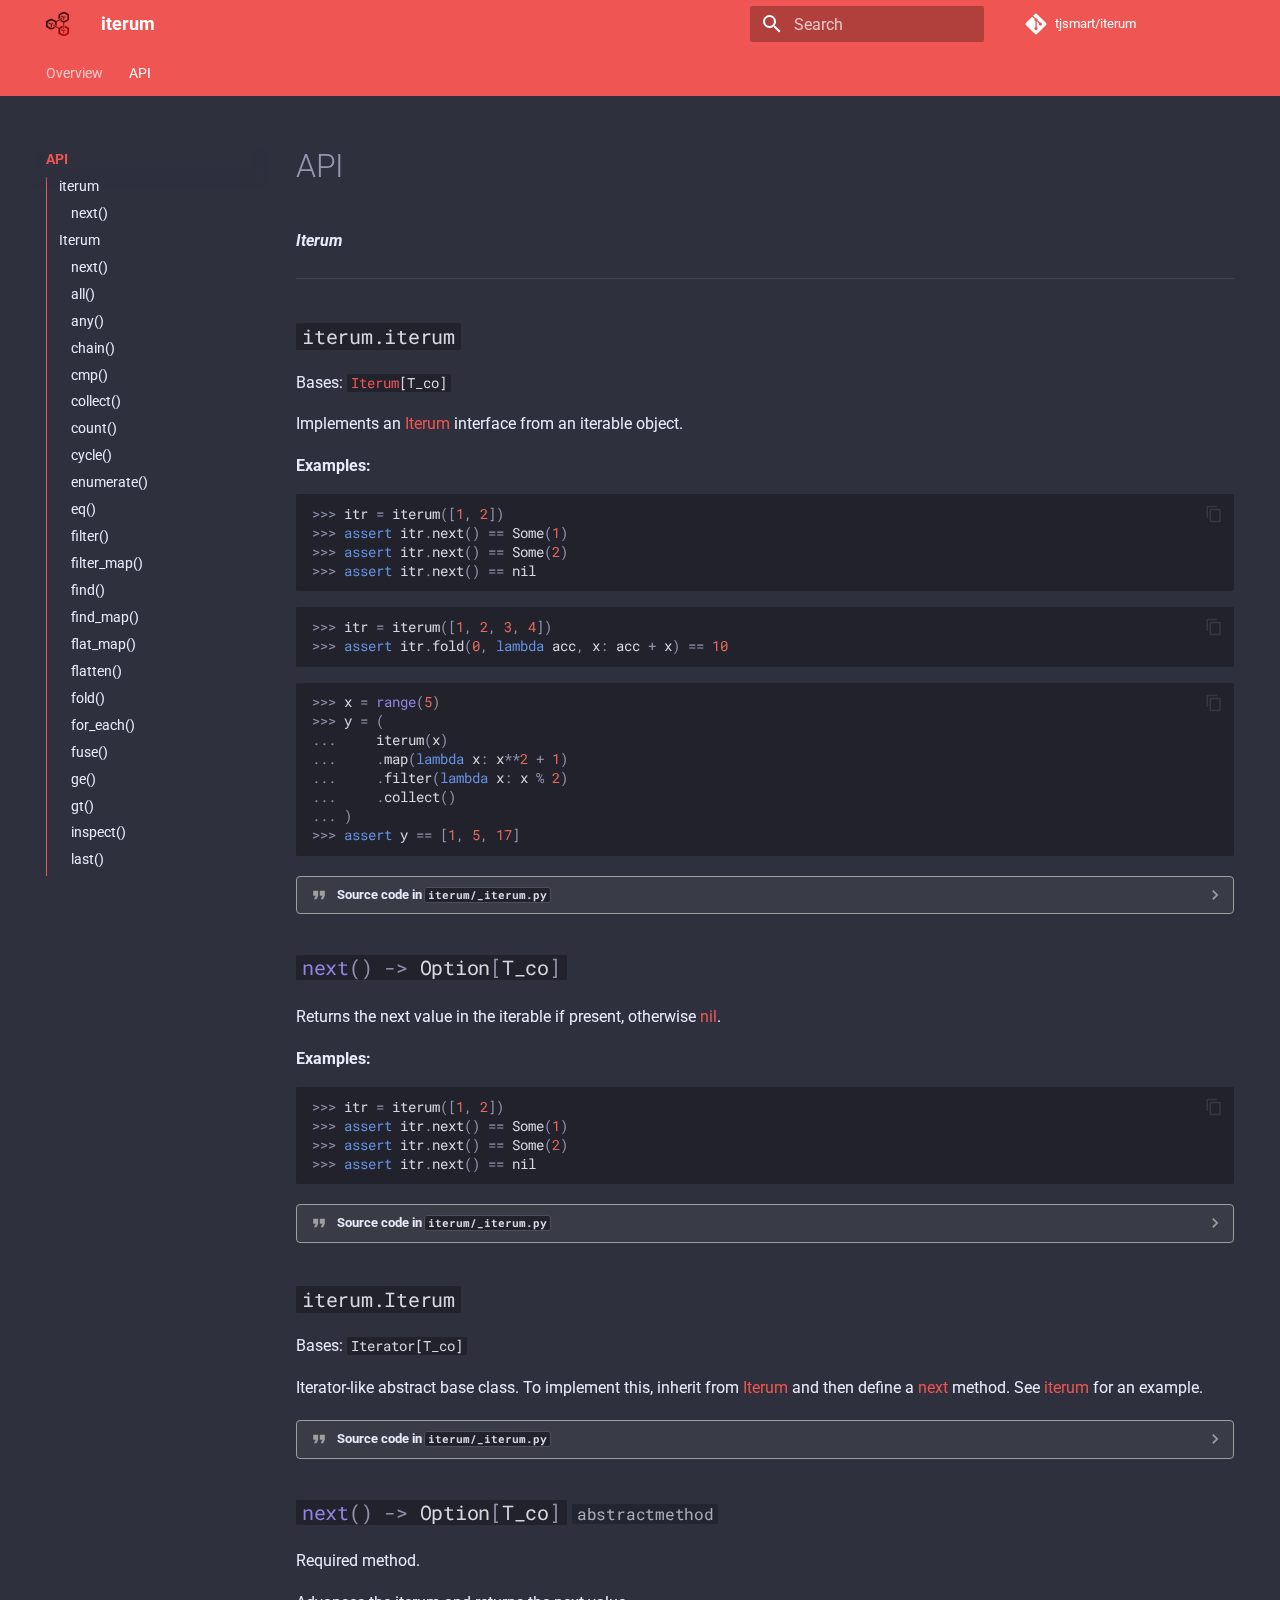
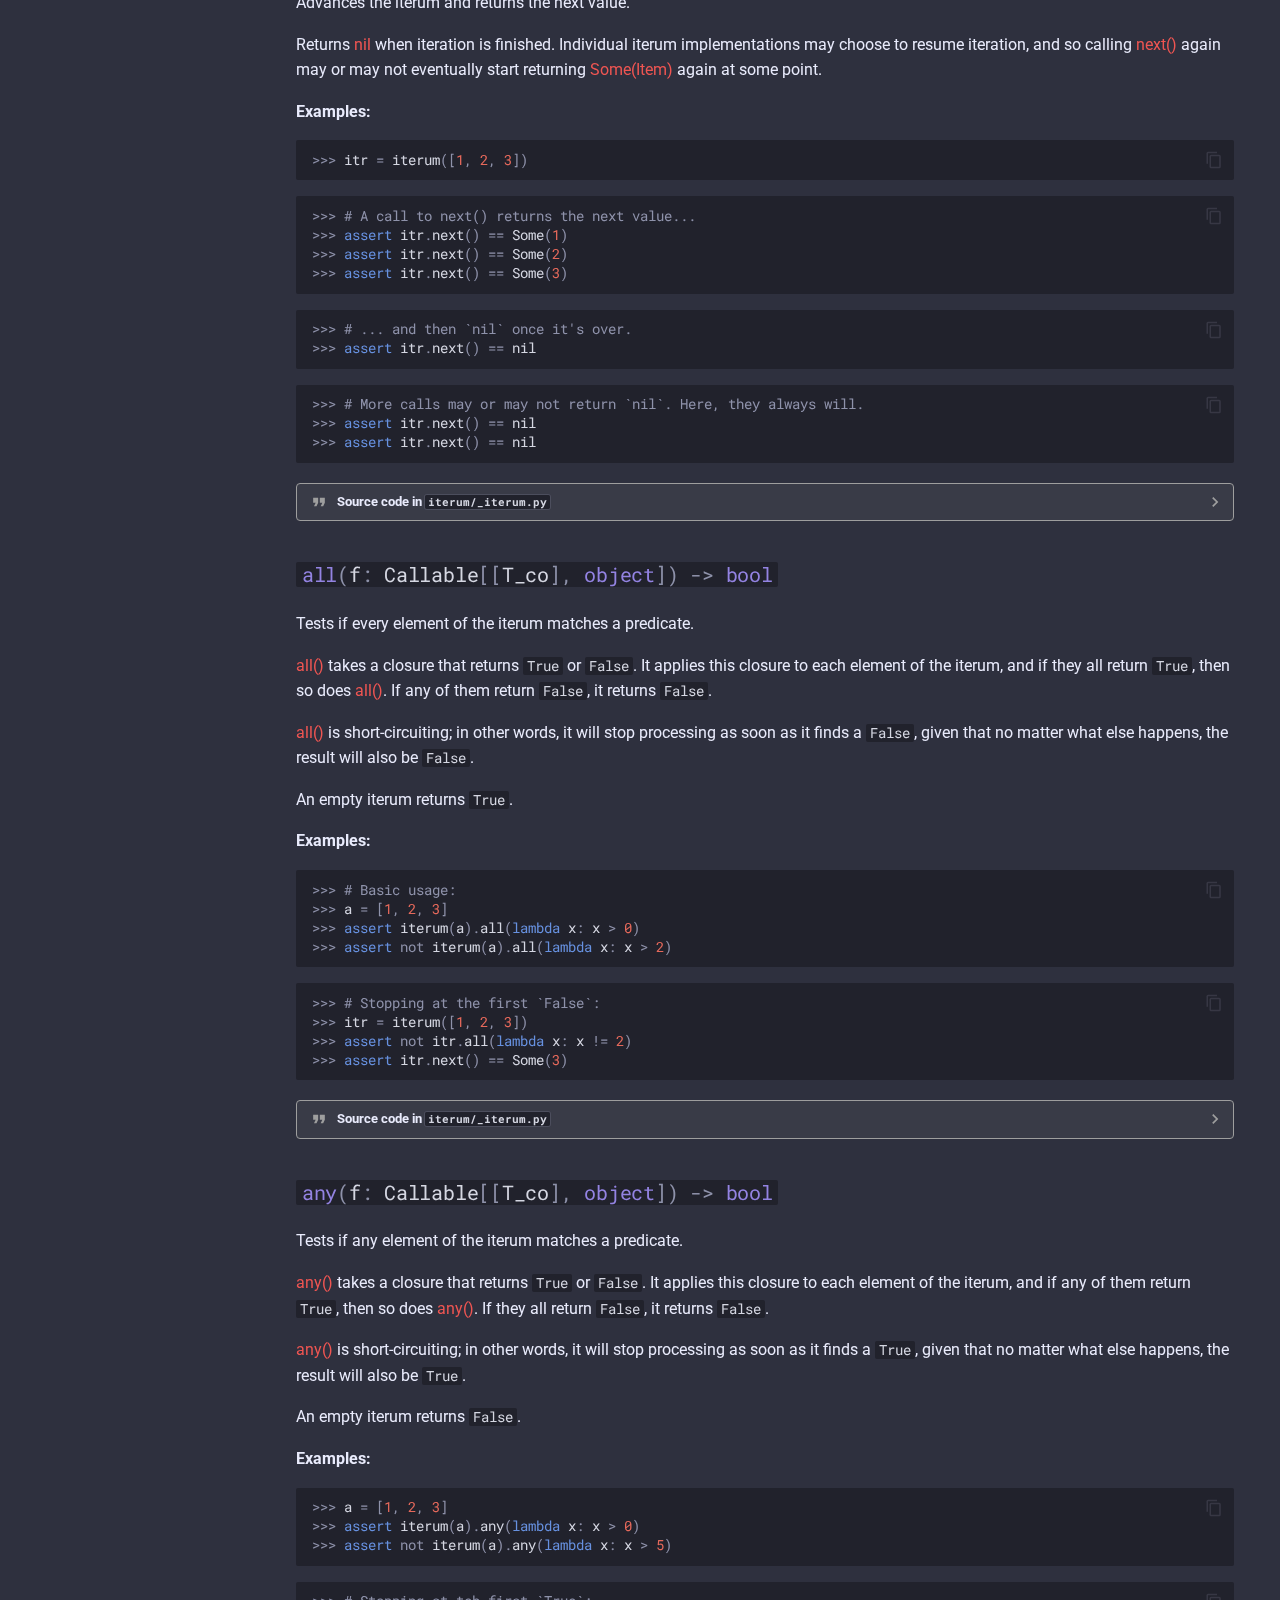
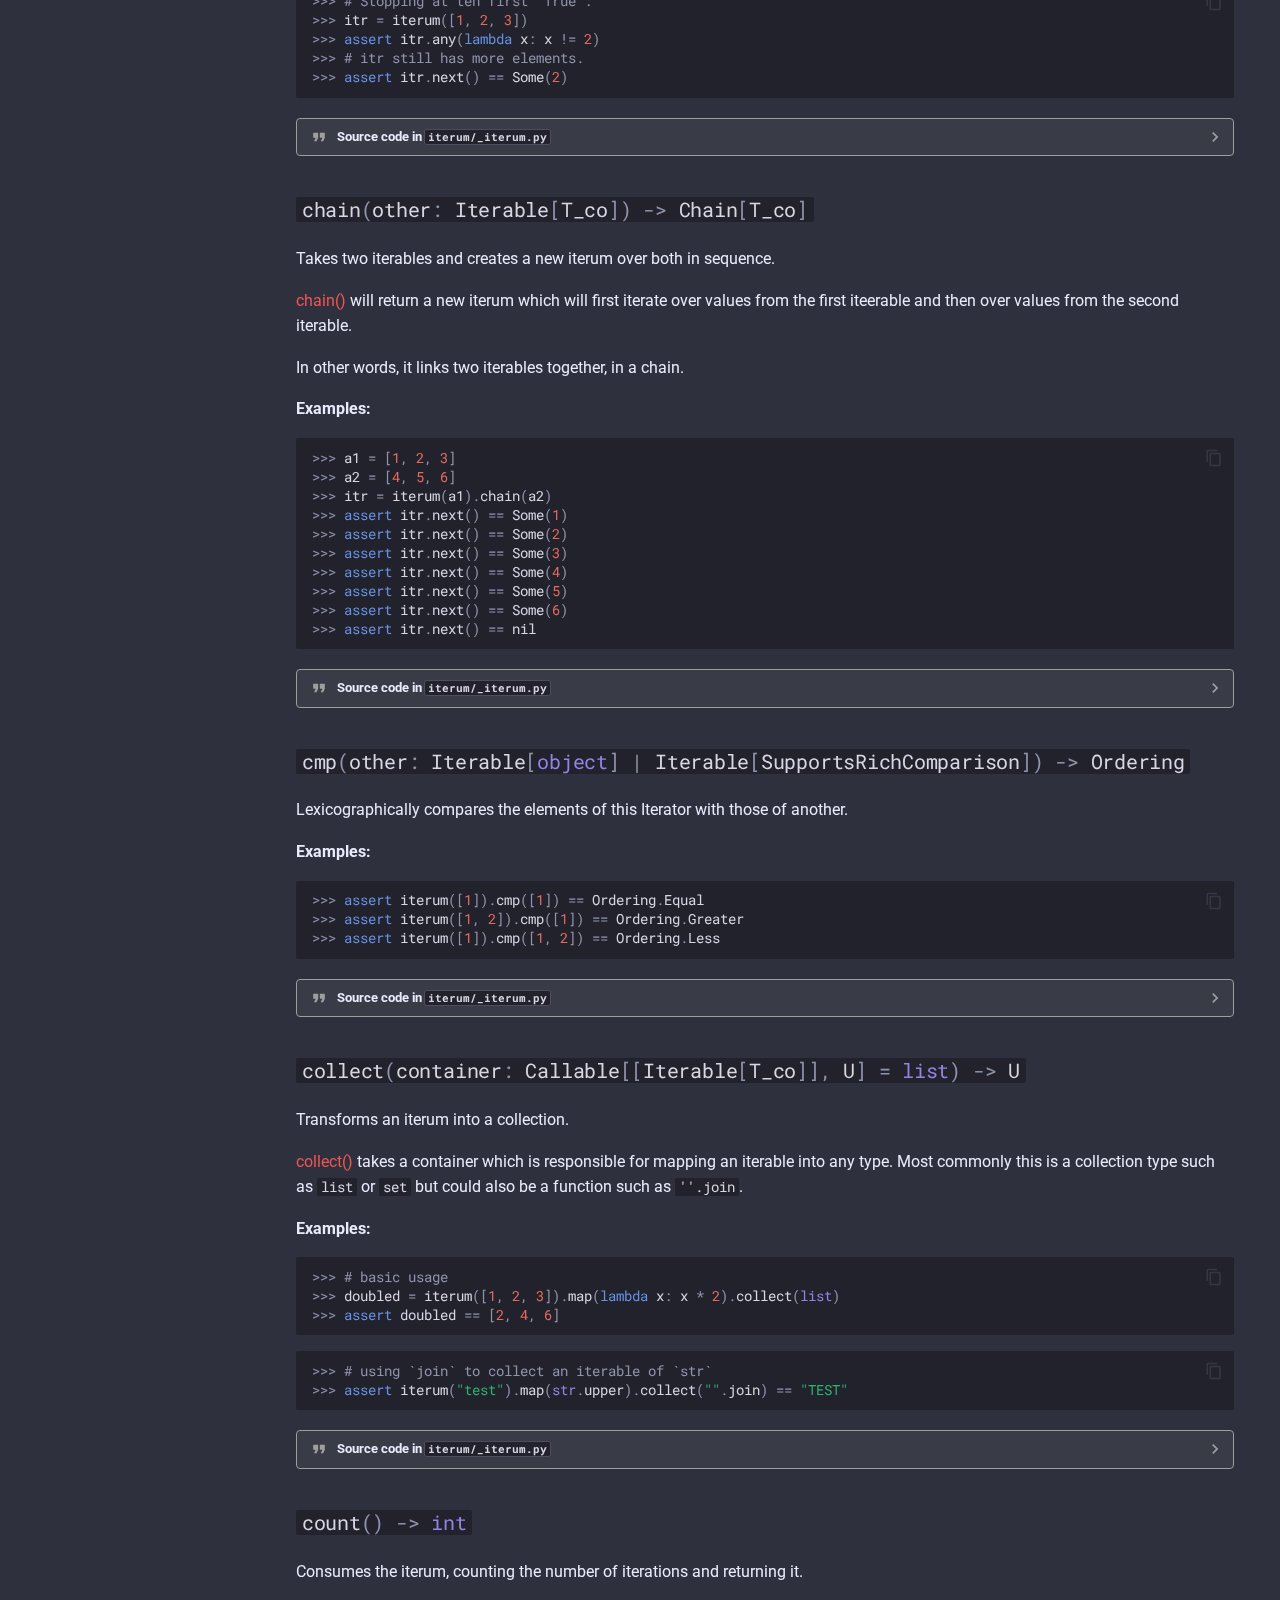
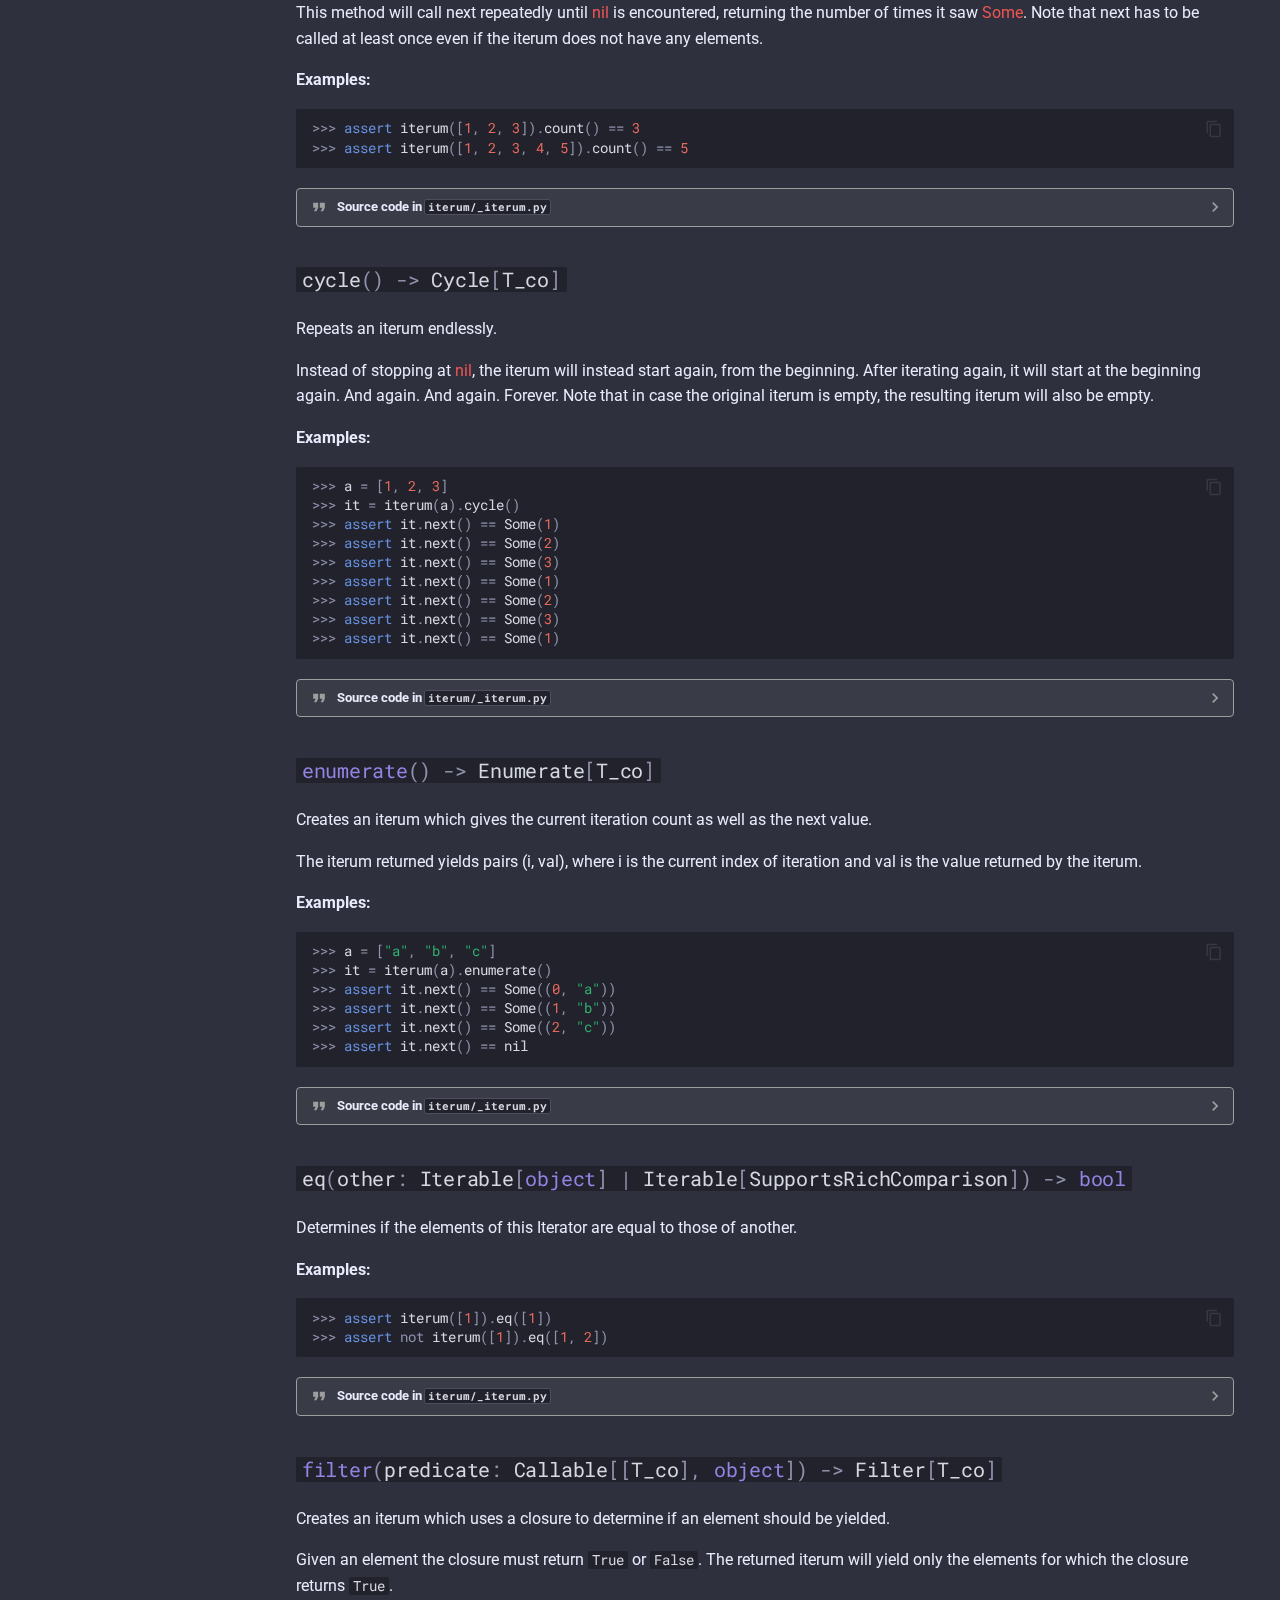
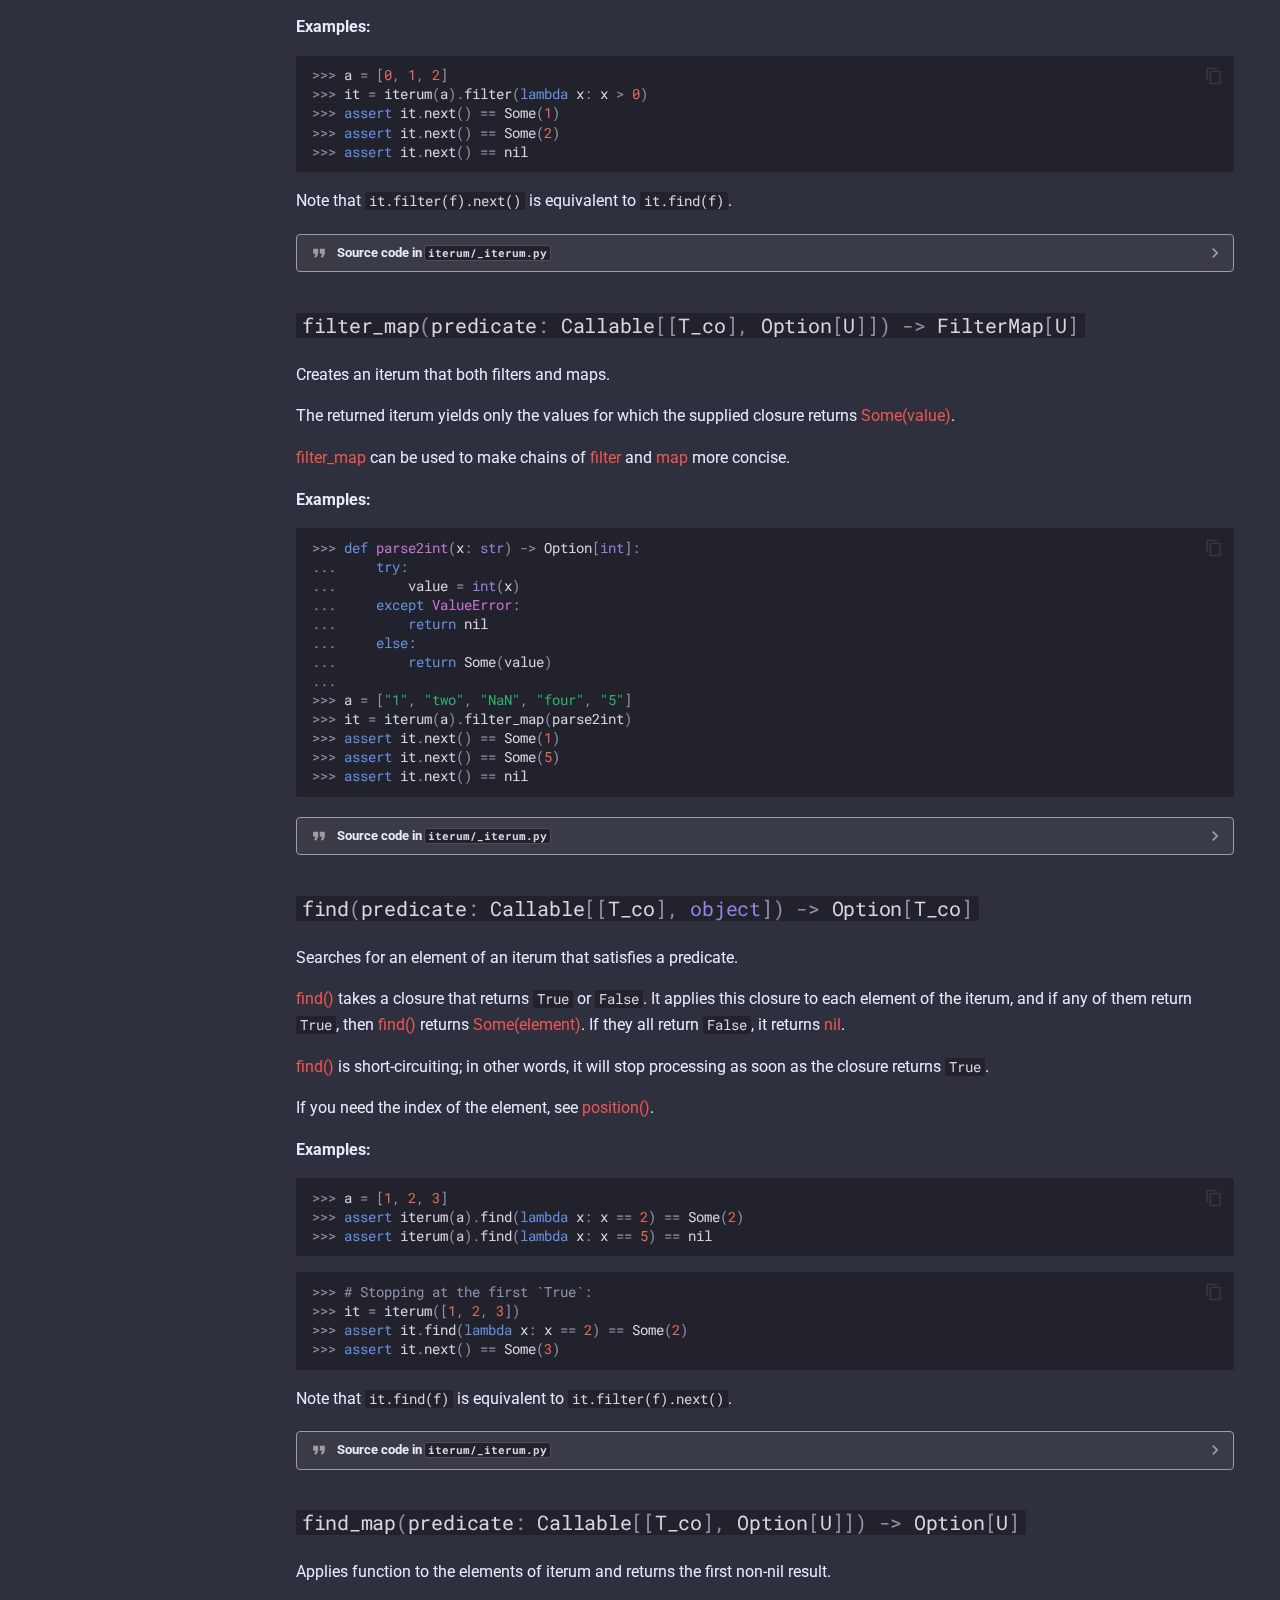
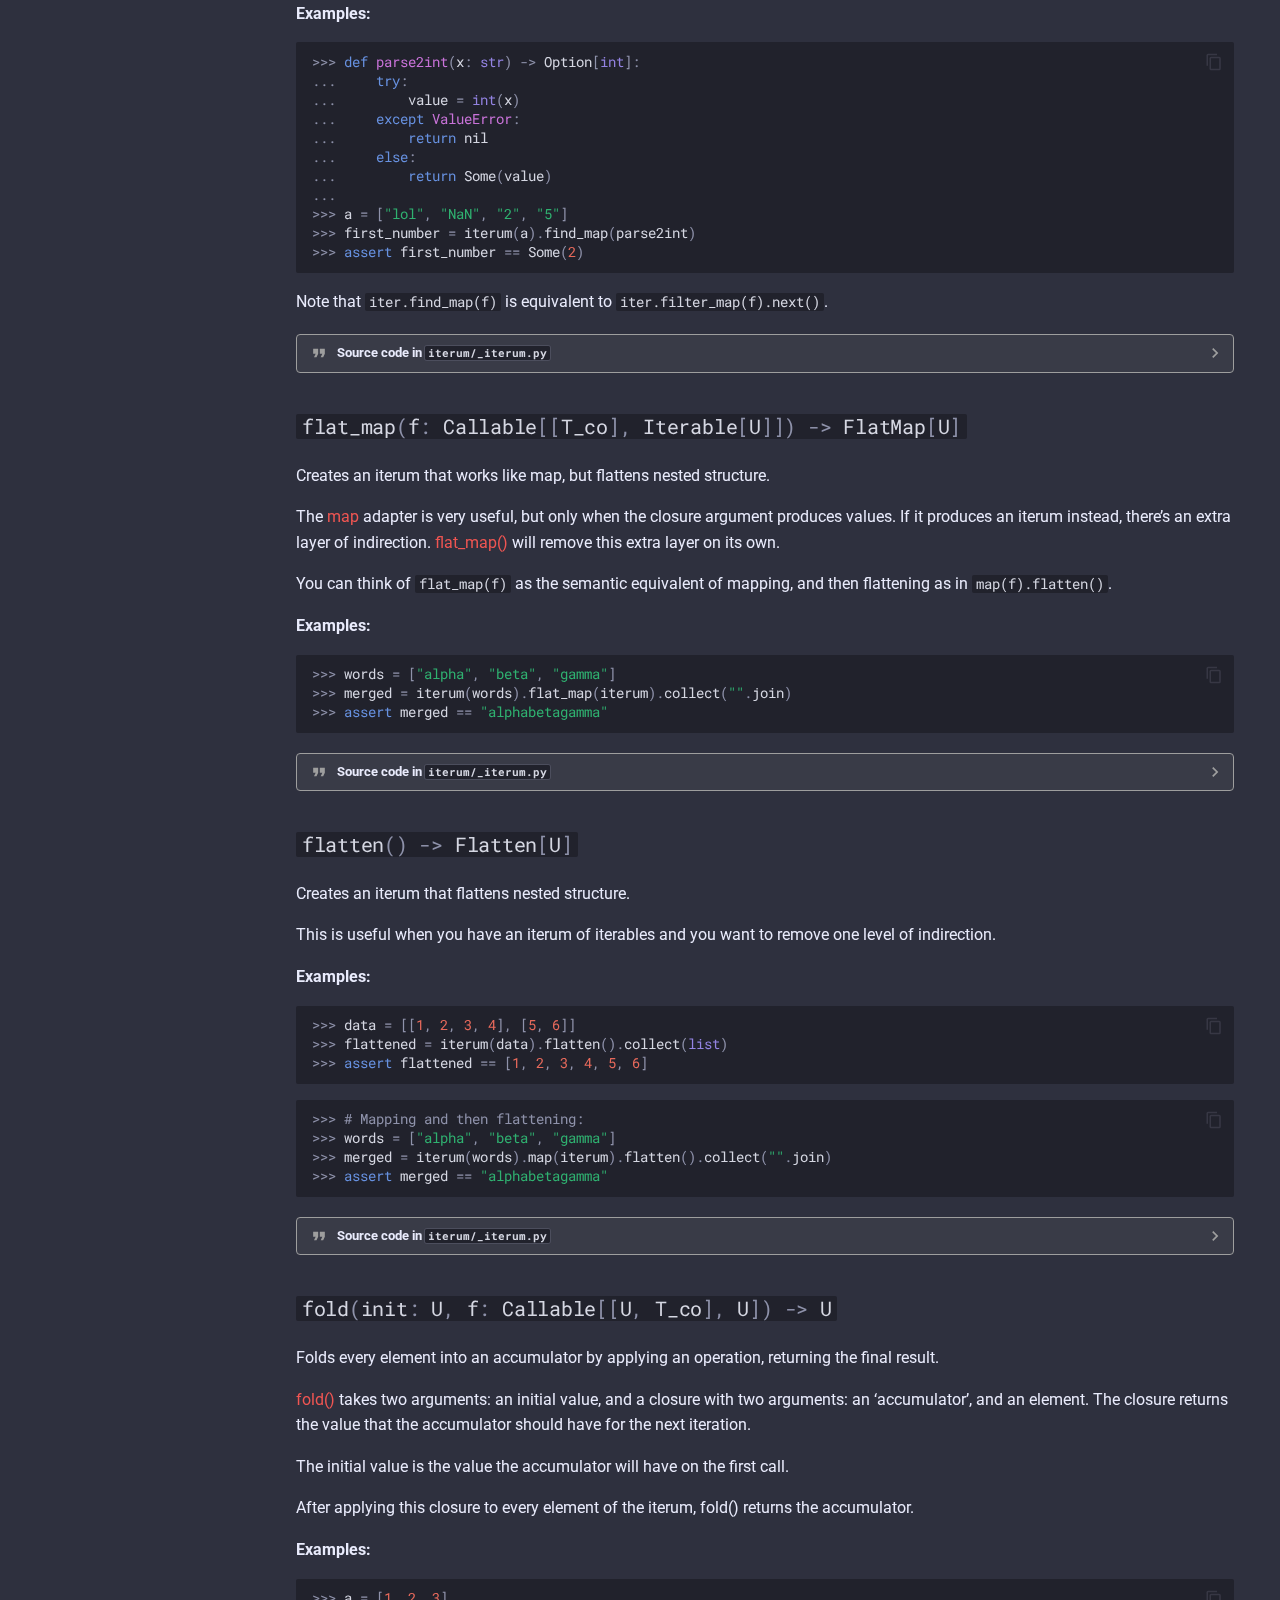
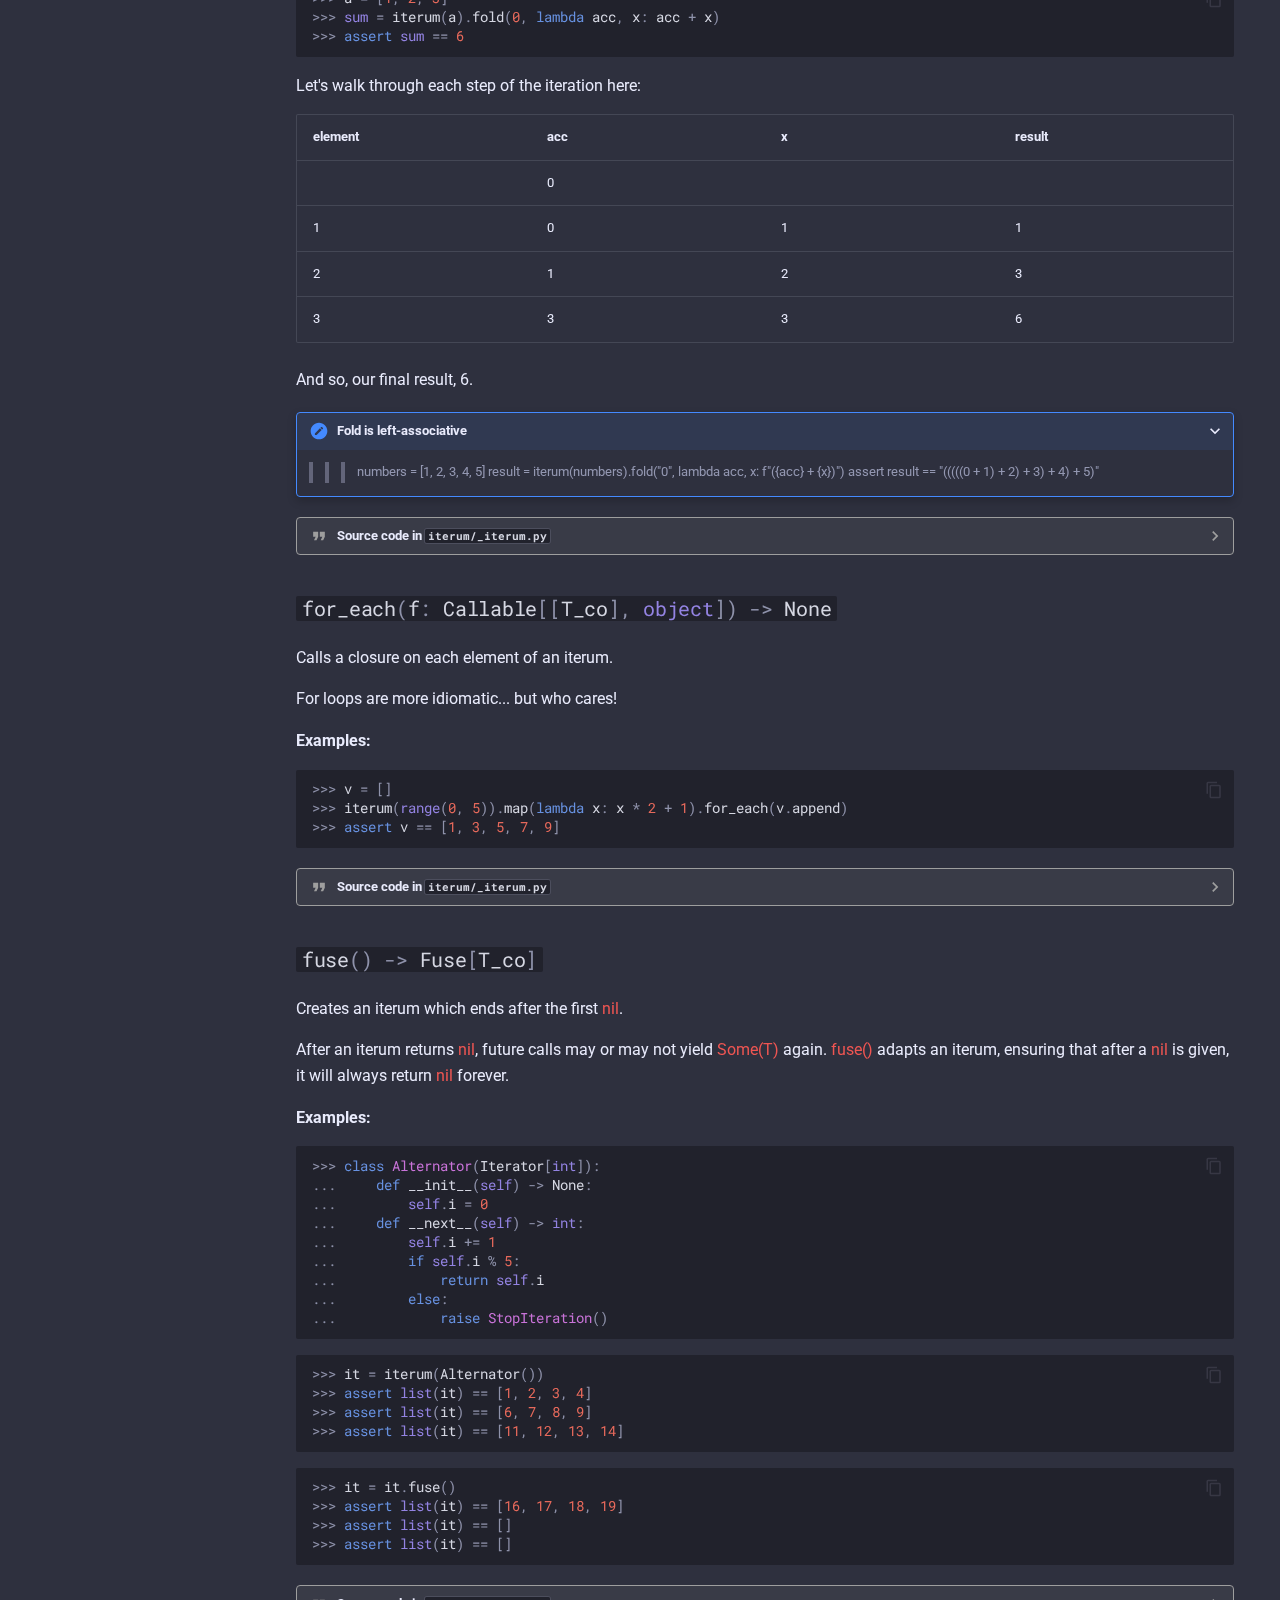
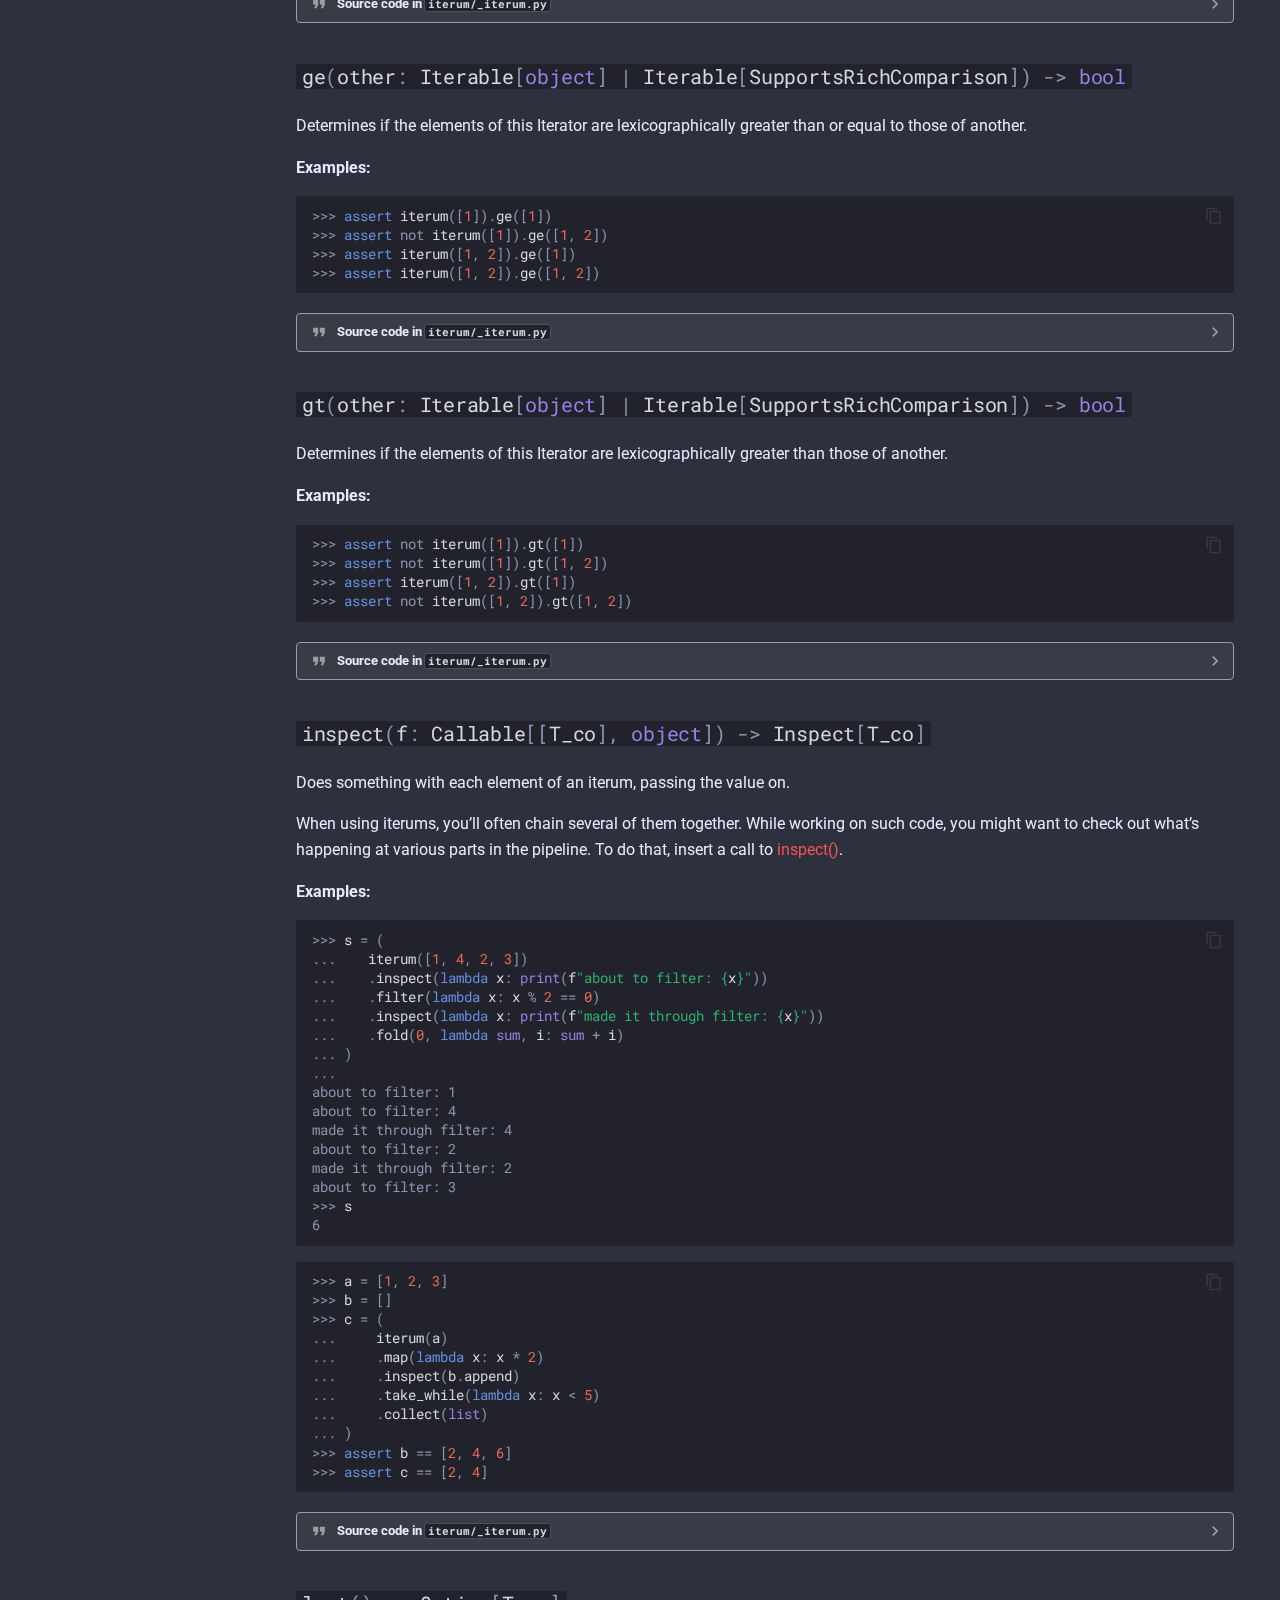
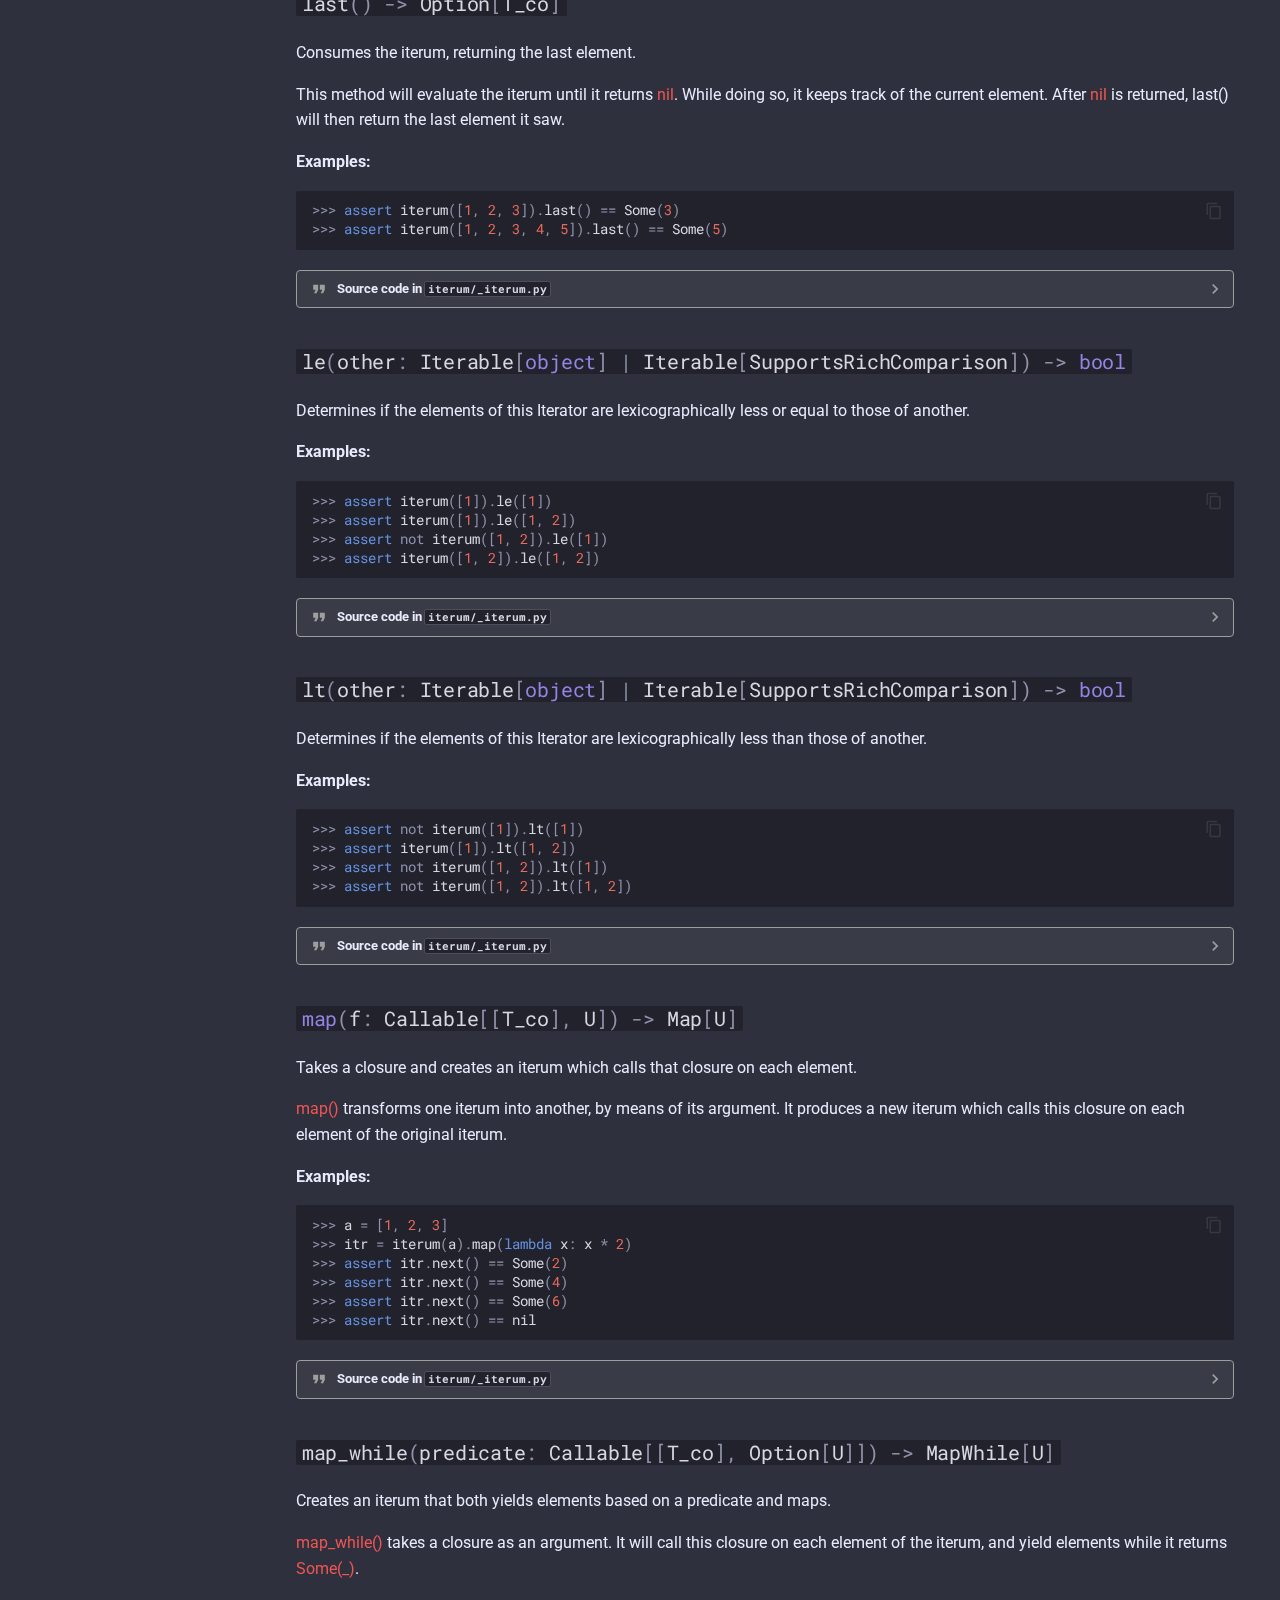
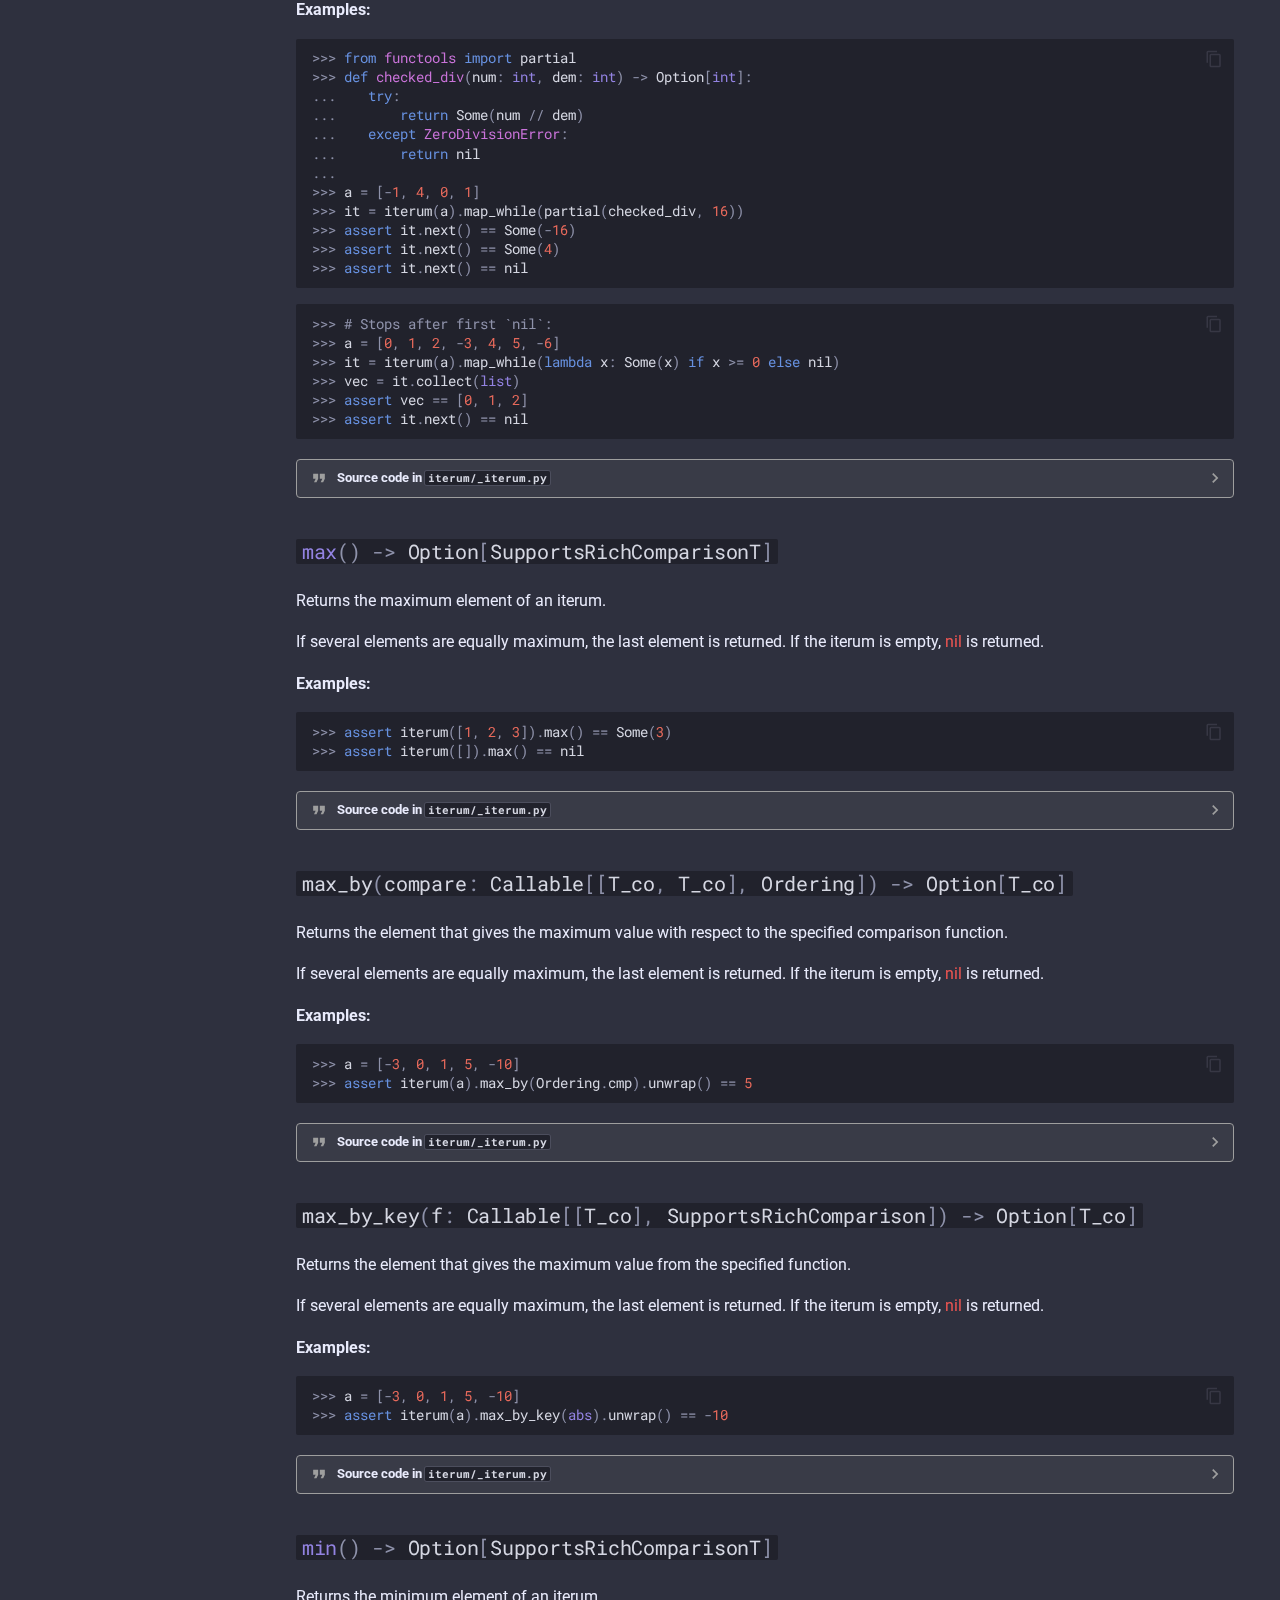
==== api/index.html @ ed1b3021 "Deployed e072a89 with MkDocs version: 1.4.3" ====
<!doctype html>
<html lang="en" class="no-js">
  <head>
    
      <meta charset="utf-8">
      <meta name="viewport" content="width=device-width,initial-scale=1">
      
      
        <meta name="author" content="tjsmart">
      
      
      
        <link rel="prev" href="..">
      
      
      <link rel="icon" href="../assets/logo.png">
      <meta name="generator" content="mkdocs-1.4.3, mkdocs-material-9.1.17">
    
    
      
        <title>API - iterum</title>
      
    
    
      <link rel="stylesheet" href="../assets/stylesheets/main.26e3688c.min.css">
      
        
        <link rel="stylesheet" href="../assets/stylesheets/palette.ecc896b0.min.css">
      
      

    
    
    
      
        
        
        <link rel="preconnect" href="https://fonts.gstatic.com" crossorigin>
        <link rel="stylesheet" href="https://fonts.googleapis.com/css?family=Roboto:300,300i,400,400i,700,700i%7CRoboto+Mono:400,400i,700,700i&display=fallback">
        <style>:root{--md-text-font:"Roboto";--md-code-font:"Roboto Mono"}</style>
      
    
    
      <link rel="stylesheet" href="../assets/_mkdocstrings.css">
    
    <script>__md_scope=new URL("..",location),__md_hash=e=>[...e].reduce((e,_)=>(e<<5)-e+_.charCodeAt(0),0),__md_get=(e,_=localStorage,t=__md_scope)=>JSON.parse(_.getItem(t.pathname+"."+e)),__md_set=(e,_,t=localStorage,a=__md_scope)=>{try{t.setItem(a.pathname+"."+e,JSON.stringify(_))}catch(e){}}</script>
    
      

    
    
    
  </head>
  
  
    
    
    
    
    
    <body dir="ltr" data-md-color-scheme="slate" data-md-color-primary="red" data-md-color-accent="red">
  
    
    
    <input class="md-toggle" data-md-toggle="drawer" type="checkbox" id="__drawer" autocomplete="off">
    <input class="md-toggle" data-md-toggle="search" type="checkbox" id="__search" autocomplete="off">
    <label class="md-overlay" for="__drawer"></label>
    <div data-md-component="skip">
      
        
        <a href="#api" class="md-skip">
          Skip to content
        </a>
      
    </div>
    <div data-md-component="announce">
      
    </div>
    
    
      

<header class="md-header" data-md-component="header">
  <nav class="md-header__inner md-grid" aria-label="Header">
    <a href=".." title="iterum" class="md-header__button md-logo" aria-label="iterum" data-md-component="logo">
      
  <img src="../assets/logo.png" alt="logo">

    </a>
    <label class="md-header__button md-icon" for="__drawer">
      <svg xmlns="http://www.w3.org/2000/svg" viewBox="0 0 24 24"><path d="M3 6h18v2H3V6m0 5h18v2H3v-2m0 5h18v2H3v-2Z"/></svg>
    </label>
    <div class="md-header__title" data-md-component="header-title">
      <div class="md-header__ellipsis">
        <div class="md-header__topic">
          <span class="md-ellipsis">
            iterum
          </span>
        </div>
        <div class="md-header__topic" data-md-component="header-topic">
          <span class="md-ellipsis">
            
              API
            
          </span>
        </div>
      </div>
    </div>
    
      
    
    
    
      <label class="md-header__button md-icon" for="__search">
        <svg xmlns="http://www.w3.org/2000/svg" viewBox="0 0 24 24"><path d="M9.5 3A6.5 6.5 0 0 1 16 9.5c0 1.61-.59 3.09-1.56 4.23l.27.27h.79l5 5-1.5 1.5-5-5v-.79l-.27-.27A6.516 6.516 0 0 1 9.5 16 6.5 6.5 0 0 1 3 9.5 6.5 6.5 0 0 1 9.5 3m0 2C7 5 5 7 5 9.5S7 14 9.5 14 14 12 14 9.5 12 5 9.5 5Z"/></svg>
      </label>
      <div class="md-search" data-md-component="search" role="dialog">
  <label class="md-search__overlay" for="__search"></label>
  <div class="md-search__inner" role="search">
    <form class="md-search__form" name="search">
      <input type="text" class="md-search__input" name="query" aria-label="Search" placeholder="Search" autocapitalize="off" autocorrect="off" autocomplete="off" spellcheck="false" data-md-component="search-query" required>
      <label class="md-search__icon md-icon" for="__search">
        <svg xmlns="http://www.w3.org/2000/svg" viewBox="0 0 24 24"><path d="M9.5 3A6.5 6.5 0 0 1 16 9.5c0 1.61-.59 3.09-1.56 4.23l.27.27h.79l5 5-1.5 1.5-5-5v-.79l-.27-.27A6.516 6.516 0 0 1 9.5 16 6.5 6.5 0 0 1 3 9.5 6.5 6.5 0 0 1 9.5 3m0 2C7 5 5 7 5 9.5S7 14 9.5 14 14 12 14 9.5 12 5 9.5 5Z"/></svg>
        <svg xmlns="http://www.w3.org/2000/svg" viewBox="0 0 24 24"><path d="M20 11v2H8l5.5 5.5-1.42 1.42L4.16 12l7.92-7.92L13.5 5.5 8 11h12Z"/></svg>
      </label>
      <nav class="md-search__options" aria-label="Search">
        
        <button type="reset" class="md-search__icon md-icon" title="Clear" aria-label="Clear" tabindex="-1">
          <svg xmlns="http://www.w3.org/2000/svg" viewBox="0 0 24 24"><path d="M19 6.41 17.59 5 12 10.59 6.41 5 5 6.41 10.59 12 5 17.59 6.41 19 12 13.41 17.59 19 19 17.59 13.41 12 19 6.41Z"/></svg>
        </button>
      </nav>
      
        <div class="md-search__suggest" data-md-component="search-suggest"></div>
      
    </form>
    <div class="md-search__output">
      <div class="md-search__scrollwrap" data-md-scrollfix>
        <div class="md-search-result" data-md-component="search-result">
          <div class="md-search-result__meta">
            Initializing search
          </div>
          <ol class="md-search-result__list" role="presentation"></ol>
        </div>
      </div>
    </div>
  </div>
</div>
    
    
      <div class="md-header__source">
        <a href="https://github.com/tjsmart/iterum" title="Go to repository" class="md-source" data-md-component="source">
  <div class="md-source__icon md-icon">
    
    <svg xmlns="http://www.w3.org/2000/svg" viewBox="0 0 448 512"><!--! Font Awesome Free 6.4.0 by @fontawesome - https://fontawesome.com License - https://fontawesome.com/license/free (Icons: CC BY 4.0, Fonts: SIL OFL 1.1, Code: MIT License) Copyright 2023 Fonticons, Inc.--><path d="M439.55 236.05 244 40.45a28.87 28.87 0 0 0-40.81 0l-40.66 40.63 51.52 51.52c27.06-9.14 52.68 16.77 43.39 43.68l49.66 49.66c34.23-11.8 61.18 31 35.47 56.69-26.49 26.49-70.21-2.87-56-37.34L240.22 199v121.85c25.3 12.54 22.26 41.85 9.08 55a34.34 34.34 0 0 1-48.55 0c-17.57-17.6-11.07-46.91 11.25-56v-123c-20.8-8.51-24.6-30.74-18.64-45L142.57 101 8.45 235.14a28.86 28.86 0 0 0 0 40.81l195.61 195.6a28.86 28.86 0 0 0 40.8 0l194.69-194.69a28.86 28.86 0 0 0 0-40.81z"/></svg>
  </div>
  <div class="md-source__repository">
    tjsmart/iterum
  </div>
</a>
      </div>
    
  </nav>
  
</header>
    
    <div class="md-container" data-md-component="container">
      
      
        
          
            
<nav class="md-tabs" aria-label="Tabs" data-md-component="tabs">
  <div class="md-grid">
    <ul class="md-tabs__list">
      
        
  
  


  <li class="md-tabs__item">
    <a href=".." class="md-tabs__link">
      Overview
    </a>
  </li>

      
        
  
  
    
  


  <li class="md-tabs__item">
    <a href="./" class="md-tabs__link md-tabs__link--active">
      API
    </a>
  </li>

      
    </ul>
  </div>
</nav>
          
        
      
      <main class="md-main" data-md-component="main">
        <div class="md-main__inner md-grid">
          
            
              
              <div class="md-sidebar md-sidebar--primary" data-md-component="sidebar" data-md-type="navigation" >
                <div class="md-sidebar__scrollwrap">
                  <div class="md-sidebar__inner">
                    

  


  

<nav class="md-nav md-nav--primary md-nav--lifted md-nav--integrated" aria-label="Navigation" data-md-level="0">
  <label class="md-nav__title" for="__drawer">
    <a href=".." title="iterum" class="md-nav__button md-logo" aria-label="iterum" data-md-component="logo">
      
  <img src="../assets/logo.png" alt="logo">

    </a>
    iterum
  </label>
  
    <div class="md-nav__source">
      <a href="https://github.com/tjsmart/iterum" title="Go to repository" class="md-source" data-md-component="source">
  <div class="md-source__icon md-icon">
    
    <svg xmlns="http://www.w3.org/2000/svg" viewBox="0 0 448 512"><!--! Font Awesome Free 6.4.0 by @fontawesome - https://fontawesome.com License - https://fontawesome.com/license/free (Icons: CC BY 4.0, Fonts: SIL OFL 1.1, Code: MIT License) Copyright 2023 Fonticons, Inc.--><path d="M439.55 236.05 244 40.45a28.87 28.87 0 0 0-40.81 0l-40.66 40.63 51.52 51.52c27.06-9.14 52.68 16.77 43.39 43.68l49.66 49.66c34.23-11.8 61.18 31 35.47 56.69-26.49 26.49-70.21-2.87-56-37.34L240.22 199v121.85c25.3 12.54 22.26 41.85 9.08 55a34.34 34.34 0 0 1-48.55 0c-17.57-17.6-11.07-46.91 11.25-56v-123c-20.8-8.51-24.6-30.74-18.64-45L142.57 101 8.45 235.14a28.86 28.86 0 0 0 0 40.81l195.61 195.6a28.86 28.86 0 0 0 40.8 0l194.69-194.69a28.86 28.86 0 0 0 0-40.81z"/></svg>
  </div>
  <div class="md-source__repository">
    tjsmart/iterum
  </div>
</a>
    </div>
  
  <ul class="md-nav__list" data-md-scrollfix>
    
      
      
      

  
  
  
    <li class="md-nav__item">
      <a href=".." class="md-nav__link">
        Overview
      </a>
    </li>
  

    
      
      
      

  
  
    
  
  
    <li class="md-nav__item md-nav__item--active">
      
      <input class="md-nav__toggle md-toggle" type="checkbox" id="__toc">
      
      
        
      
      
        <label class="md-nav__link md-nav__link--active" for="__toc">
          API
          <span class="md-nav__icon md-icon"></span>
        </label>
      
      <a href="./" class="md-nav__link md-nav__link--active">
        API
      </a>
      
        

<nav class="md-nav md-nav--secondary" aria-label="Table of contents">
  
  
  
    
  
  
    <label class="md-nav__title" for="__toc">
      <span class="md-nav__icon md-icon"></span>
      Table of contents
    </label>
    <ul class="md-nav__list" data-md-component="toc" data-md-scrollfix>
      
        <li class="md-nav__item">
  <a href="#iterum.iterum" class="md-nav__link">
    iterum
  </a>
  
    <nav class="md-nav" aria-label="iterum">
      <ul class="md-nav__list">
        
          <li class="md-nav__item">
  <a href="#iterum._iterum.iterum.next" class="md-nav__link">
    next()
  </a>
  
</li>
        
      </ul>
    </nav>
  
</li>
      
        <li class="md-nav__item">
  <a href="#iterum.Iterum" class="md-nav__link">
    Iterum
  </a>
  
    <nav class="md-nav" aria-label="Iterum">
      <ul class="md-nav__list">
        
          <li class="md-nav__item">
  <a href="#iterum._iterum.Iterum.next" class="md-nav__link">
    next()
  </a>
  
</li>
        
          <li class="md-nav__item">
  <a href="#iterum._iterum.Iterum.all" class="md-nav__link">
    all()
  </a>
  
</li>
        
          <li class="md-nav__item">
  <a href="#iterum._iterum.Iterum.any" class="md-nav__link">
    any()
  </a>
  
</li>
        
          <li class="md-nav__item">
  <a href="#iterum._iterum.Iterum.chain" class="md-nav__link">
    chain()
  </a>
  
</li>
        
          <li class="md-nav__item">
  <a href="#iterum._iterum.Iterum.cmp" class="md-nav__link">
    cmp()
  </a>
  
</li>
        
          <li class="md-nav__item">
  <a href="#iterum._iterum.Iterum.collect" class="md-nav__link">
    collect()
  </a>
  
</li>
        
          <li class="md-nav__item">
  <a href="#iterum._iterum.Iterum.count" class="md-nav__link">
    count()
  </a>
  
</li>
        
          <li class="md-nav__item">
  <a href="#iterum._iterum.Iterum.cycle" class="md-nav__link">
    cycle()
  </a>
  
</li>
        
          <li class="md-nav__item">
  <a href="#iterum._iterum.Iterum.enumerate" class="md-nav__link">
    enumerate()
  </a>
  
</li>
        
          <li class="md-nav__item">
  <a href="#iterum._iterum.Iterum.eq" class="md-nav__link">
    eq()
  </a>
  
</li>
        
          <li class="md-nav__item">
  <a href="#iterum._iterum.Iterum.filter" class="md-nav__link">
    filter()
  </a>
  
</li>
        
          <li class="md-nav__item">
  <a href="#iterum._iterum.Iterum.filter_map" class="md-nav__link">
    filter_map()
  </a>
  
</li>
        
          <li class="md-nav__item">
  <a href="#iterum._iterum.Iterum.find" class="md-nav__link">
    find()
  </a>
  
</li>
        
          <li class="md-nav__item">
  <a href="#iterum._iterum.Iterum.find_map" class="md-nav__link">
    find_map()
  </a>
  
</li>
        
          <li class="md-nav__item">
  <a href="#iterum._iterum.Iterum.flat_map" class="md-nav__link">
    flat_map()
  </a>
  
</li>
        
          <li class="md-nav__item">
  <a href="#iterum._iterum.Iterum.flatten" class="md-nav__link">
    flatten()
  </a>
  
</li>
        
          <li class="md-nav__item">
  <a href="#iterum._iterum.Iterum.fold" class="md-nav__link">
    fold()
  </a>
  
</li>
        
          <li class="md-nav__item">
  <a href="#iterum._iterum.Iterum.for_each" class="md-nav__link">
    for_each()
  </a>
  
</li>
        
          <li class="md-nav__item">
  <a href="#iterum._iterum.Iterum.fuse" class="md-nav__link">
    fuse()
  </a>
  
</li>
        
          <li class="md-nav__item">
  <a href="#iterum._iterum.Iterum.ge" class="md-nav__link">
    ge()
  </a>
  
</li>
        
          <li class="md-nav__item">
  <a href="#iterum._iterum.Iterum.gt" class="md-nav__link">
    gt()
  </a>
  
</li>
        
          <li class="md-nav__item">
  <a href="#iterum._iterum.Iterum.inspect" class="md-nav__link">
    inspect()
  </a>
  
</li>
        
          <li class="md-nav__item">
  <a href="#iterum._iterum.Iterum.last" class="md-nav__link">
    last()
  </a>
  
</li>
        
          <li class="md-nav__item">
  <a href="#iterum._iterum.Iterum.le" class="md-nav__link">
    le()
  </a>
  
</li>
        
          <li class="md-nav__item">
  <a href="#iterum._iterum.Iterum.lt" class="md-nav__link">
    lt()
  </a>
  
</li>
        
          <li class="md-nav__item">
  <a href="#iterum._iterum.Iterum.map" class="md-nav__link">
    map()
  </a>
  
</li>
        
          <li class="md-nav__item">
  <a href="#iterum._iterum.Iterum.map_while" class="md-nav__link">
    map_while()
  </a>
  
</li>
        
          <li class="md-nav__item">
  <a href="#iterum._iterum.Iterum.max" class="md-nav__link">
    max()
  </a>
  
</li>
        
          <li class="md-nav__item">
  <a href="#iterum._iterum.Iterum.max_by" class="md-nav__link">
    max_by()
  </a>
  
</li>
        
          <li class="md-nav__item">
  <a href="#iterum._iterum.Iterum.max_by_key" class="md-nav__link">
    max_by_key()
  </a>
  
</li>
        
          <li class="md-nav__item">
  <a href="#iterum._iterum.Iterum.min" class="md-nav__link">
    min()
  </a>
  
</li>
        
          <li class="md-nav__item">
  <a href="#iterum._iterum.Iterum.min_by" class="md-nav__link">
    min_by()
  </a>
  
</li>
        
          <li class="md-nav__item">
  <a href="#iterum._iterum.Iterum.min_by_key" class="md-nav__link">
    min_by_key()
  </a>
  
</li>
        
          <li class="md-nav__item">
  <a href="#iterum._iterum.Iterum.ne" class="md-nav__link">
    ne()
  </a>
  
</li>
        
          <li class="md-nav__item">
  <a href="#iterum._iterum.Iterum.nth" class="md-nav__link">
    nth()
  </a>
  
</li>
        
          <li class="md-nav__item">
  <a href="#iterum._iterum.Iterum.partial_cmp" class="md-nav__link">
    partial_cmp()
  </a>
  
</li>
        
          <li class="md-nav__item">
  <a href="#iterum._iterum.Iterum.partition" class="md-nav__link">
    partition()
  </a>
  
</li>
        
          <li class="md-nav__item">
  <a href="#iterum._iterum.Iterum.peekable" class="md-nav__link">
    peekable()
  </a>
  
</li>
        
          <li class="md-nav__item">
  <a href="#iterum._iterum.Iterum.position" class="md-nav__link">
    position()
  </a>
  
</li>
        
          <li class="md-nav__item">
  <a href="#iterum._iterum.Iterum.product" class="md-nav__link">
    product()
  </a>
  
</li>
        
          <li class="md-nav__item">
  <a href="#iterum._iterum.Iterum.reduce" class="md-nav__link">
    reduce()
  </a>
  
</li>
        
          <li class="md-nav__item">
  <a href="#iterum._iterum.Iterum.scan" class="md-nav__link">
    scan()
  </a>
  
</li>
        
          <li class="md-nav__item">
  <a href="#iterum._iterum.Iterum.skip" class="md-nav__link">
    skip()
  </a>
  
</li>
        
          <li class="md-nav__item">
  <a href="#iterum._iterum.Iterum.skip_while" class="md-nav__link">
    skip_while()
  </a>
  
</li>
        
          <li class="md-nav__item">
  <a href="#iterum._iterum.Iterum.step_by" class="md-nav__link">
    step_by()
  </a>
  
</li>
        
          <li class="md-nav__item">
  <a href="#iterum._iterum.Iterum.sum" class="md-nav__link">
    sum()
  </a>
  
</li>
        
          <li class="md-nav__item">
  <a href="#iterum._iterum.Iterum.take" class="md-nav__link">
    take()
  </a>
  
</li>
        
          <li class="md-nav__item">
  <a href="#iterum._iterum.Iterum.take_while" class="md-nav__link">
    take_while()
  </a>
  
</li>
        
          <li class="md-nav__item">
  <a href="#iterum._iterum.Iterum.try_fold" class="md-nav__link">
    try_fold()
  </a>
  
</li>
        
          <li class="md-nav__item">
  <a href="#iterum._iterum.Iterum.unzip" class="md-nav__link">
    unzip()
  </a>
  
</li>
        
          <li class="md-nav__item">
  <a href="#iterum._iterum.Iterum.zip" class="md-nav__link">
    zip()
  </a>
  
</li>
        
      </ul>
    </nav>
  
</li>
      
        <li class="md-nav__item">
  <a href="#iterum.diterum" class="md-nav__link">
    diterum
  </a>
  
    <nav class="md-nav" aria-label="diterum">
      <ul class="md-nav__list">
        
          <li class="md-nav__item">
  <a href="#iterum._diterum.diterum.next" class="md-nav__link">
    next()
  </a>
  
</li>
        
          <li class="md-nav__item">
  <a href="#iterum._diterum.diterum.next_back" class="md-nav__link">
    next_back()
  </a>
  
</li>
        
          <li class="md-nav__item">
  <a href="#iterum._diterum.diterum.len" class="md-nav__link">
    len()
  </a>
  
</li>
        
      </ul>
    </nav>
  
</li>
      
        <li class="md-nav__item">
  <a href="#iterum.Diterum" class="md-nav__link">
    Diterum
  </a>
  
    <nav class="md-nav" aria-label="Diterum">
      <ul class="md-nav__list">
        
          <li class="md-nav__item">
  <a href="#iterum._diterum.Diterum.next_back" class="md-nav__link">
    next_back()
  </a>
  
</li>
        
          <li class="md-nav__item">
  <a href="#iterum._diterum.Diterum.len" class="md-nav__link">
    len()
  </a>
  
</li>
        
          <li class="md-nav__item">
  <a href="#iterum._diterum.Diterum.rev" class="md-nav__link">
    rev()
  </a>
  
</li>
        
          <li class="md-nav__item">
  <a href="#iterum._diterum.Diterum.rposition" class="md-nav__link">
    rposition()
  </a>
  
</li>
        
          <li class="md-nav__item">
  <a href="#iterum._diterum.Diterum.nth_back" class="md-nav__link">
    nth_back()
  </a>
  
</li>
        
          <li class="md-nav__item">
  <a href="#iterum._diterum.Diterum.rfind" class="md-nav__link">
    rfind()
  </a>
  
</li>
        
          <li class="md-nav__item">
  <a href="#iterum._diterum.Diterum.rfold" class="md-nav__link">
    rfold()
  </a>
  
</li>
        
          <li class="md-nav__item">
  <a href="#iterum._diterum.Diterum.try_rfold" class="md-nav__link">
    try_rfold()
  </a>
  
</li>
        
      </ul>
    </nav>
  
</li>
      
        <li class="md-nav__item">
  <a href="#iterum.Option" class="md-nav__link">
    Option
  </a>
  
</li>
      
        <li class="md-nav__item">
  <a href="#iterum.Some" class="md-nav__link">
    Some
  </a>
  
    <nav class="md-nav" aria-label="Some">
      <ul class="md-nav__list">
        
          <li class="md-nav__item">
  <a href="#iterum._option.Some.and_" class="md-nav__link">
    and_()
  </a>
  
</li>
        
          <li class="md-nav__item">
  <a href="#iterum._option.Some.and_then" class="md-nav__link">
    and_then()
  </a>
  
</li>
        
          <li class="md-nav__item">
  <a href="#iterum._option.Some.expect" class="md-nav__link">
    expect()
  </a>
  
</li>
        
          <li class="md-nav__item">
  <a href="#iterum._option.Some.filter" class="md-nav__link">
    filter()
  </a>
  
</li>
        
          <li class="md-nav__item">
  <a href="#iterum._option.Some.flatten" class="md-nav__link">
    flatten()
  </a>
  
</li>
        
          <li class="md-nav__item">
  <a href="#iterum._option.Some.get_or_insert" class="md-nav__link">
    get_or_insert()
  </a>
  
</li>
        
          <li class="md-nav__item">
  <a href="#iterum._option.Some.get_or_insert_with" class="md-nav__link">
    get_or_insert_with()
  </a>
  
</li>
        
          <li class="md-nav__item">
  <a href="#iterum._option.Some.insert" class="md-nav__link">
    insert()
  </a>
  
</li>
        
          <li class="md-nav__item">
  <a href="#iterum._option.Some.is_nil" class="md-nav__link">
    is_nil()
  </a>
  
</li>
        
          <li class="md-nav__item">
  <a href="#iterum._option.Some.is_some" class="md-nav__link">
    is_some()
  </a>
  
</li>
        
          <li class="md-nav__item">
  <a href="#iterum._option.Some.is_some_and" class="md-nav__link">
    is_some_and()
  </a>
  
</li>
        
          <li class="md-nav__item">
  <a href="#iterum._option.Some.iter" class="md-nav__link">
    iter()
  </a>
  
</li>
        
          <li class="md-nav__item">
  <a href="#iterum._option.Some.map" class="md-nav__link">
    map()
  </a>
  
</li>
        
          <li class="md-nav__item">
  <a href="#iterum._option.Some.map_or" class="md-nav__link">
    map_or()
  </a>
  
</li>
        
          <li class="md-nav__item">
  <a href="#iterum._option.Some.map_or_else" class="md-nav__link">
    map_or_else()
  </a>
  
</li>
        
          <li class="md-nav__item">
  <a href="#iterum._option.Some.ok_or" class="md-nav__link">
    ok_or()
  </a>
  
</li>
        
          <li class="md-nav__item">
  <a href="#iterum._option.Some.ok_or_else" class="md-nav__link">
    ok_or_else()
  </a>
  
</li>
        
          <li class="md-nav__item">
  <a href="#iterum._option.Some.or_" class="md-nav__link">
    or_()
  </a>
  
</li>
        
          <li class="md-nav__item">
  <a href="#iterum._option.Some.or_else" class="md-nav__link">
    or_else()
  </a>
  
</li>
        
          <li class="md-nav__item">
  <a href="#iterum._option.Some.replace" class="md-nav__link">
    replace()
  </a>
  
</li>
        
          <li class="md-nav__item">
  <a href="#iterum._option.Some.take" class="md-nav__link">
    take()
  </a>
  
</li>
        
          <li class="md-nav__item">
  <a href="#iterum._option.Some.unwrap" class="md-nav__link">
    unwrap()
  </a>
  
</li>
        
          <li class="md-nav__item">
  <a href="#iterum._option.Some.unwrap_or" class="md-nav__link">
    unwrap_or()
  </a>
  
</li>
        
          <li class="md-nav__item">
  <a href="#iterum._option.Some.unwrap_or_else" class="md-nav__link">
    unwrap_or_else()
  </a>
  
</li>
        
          <li class="md-nav__item">
  <a href="#iterum._option.Some.unzip" class="md-nav__link">
    unzip()
  </a>
  
</li>
        
          <li class="md-nav__item">
  <a href="#iterum._option.Some.xor" class="md-nav__link">
    xor()
  </a>
  
</li>
        
          <li class="md-nav__item">
  <a href="#iterum._option.Some.zip" class="md-nav__link">
    zip()
  </a>
  
</li>
        
      </ul>
    </nav>
  
</li>
      
        <li class="md-nav__item">
  <a href="#iterum.Nil" class="md-nav__link">
    Nil
  </a>
  
    <nav class="md-nav" aria-label="Nil">
      <ul class="md-nav__list">
        
          <li class="md-nav__item">
  <a href="#iterum._option.Nil.and_" class="md-nav__link">
    and_()
  </a>
  
</li>
        
          <li class="md-nav__item">
  <a href="#iterum._option.Nil.and_then" class="md-nav__link">
    and_then()
  </a>
  
</li>
        
          <li class="md-nav__item">
  <a href="#iterum._option.Nil.expect" class="md-nav__link">
    expect()
  </a>
  
</li>
        
          <li class="md-nav__item">
  <a href="#iterum._option.Nil.filter" class="md-nav__link">
    filter()
  </a>
  
</li>
        
          <li class="md-nav__item">
  <a href="#iterum._option.Nil.flatten" class="md-nav__link">
    flatten()
  </a>
  
</li>
        
          <li class="md-nav__item">
  <a href="#iterum._option.Nil.get_or_insert" class="md-nav__link">
    get_or_insert()
  </a>
  
</li>
        
          <li class="md-nav__item">
  <a href="#iterum._option.Nil.get_or_insert_with" class="md-nav__link">
    get_or_insert_with()
  </a>
  
</li>
        
          <li class="md-nav__item">
  <a href="#iterum._option.Nil.insert" class="md-nav__link">
    insert()
  </a>
  
</li>
        
          <li class="md-nav__item">
  <a href="#iterum._option.Nil.is_nil" class="md-nav__link">
    is_nil()
  </a>
  
</li>
        
          <li class="md-nav__item">
  <a href="#iterum._option.Nil.is_some" class="md-nav__link">
    is_some()
  </a>
  
</li>
        
          <li class="md-nav__item">
  <a href="#iterum._option.Nil.is_some_and" class="md-nav__link">
    is_some_and()
  </a>
  
</li>
        
          <li class="md-nav__item">
  <a href="#iterum._option.Nil.iter" class="md-nav__link">
    iter()
  </a>
  
</li>
        
          <li class="md-nav__item">
  <a href="#iterum._option.Nil.map" class="md-nav__link">
    map()
  </a>
  
</li>
        
          <li class="md-nav__item">
  <a href="#iterum._option.Nil.map_or" class="md-nav__link">
    map_or()
  </a>
  
</li>
        
          <li class="md-nav__item">
  <a href="#iterum._option.Nil.map_or_else" class="md-nav__link">
    map_or_else()
  </a>
  
</li>
        
          <li class="md-nav__item">
  <a href="#iterum._option.Nil.ok_or" class="md-nav__link">
    ok_or()
  </a>
  
</li>
        
          <li class="md-nav__item">
  <a href="#iterum._option.Nil.ok_or_else" class="md-nav__link">
    ok_or_else()
  </a>
  
</li>
        
          <li class="md-nav__item">
  <a href="#iterum._option.Nil.or_" class="md-nav__link">
    or_()
  </a>
  
</li>
        
          <li class="md-nav__item">
  <a href="#iterum._option.Nil.or_else" class="md-nav__link">
    or_else()
  </a>
  
</li>
        
          <li class="md-nav__item">
  <a href="#iterum._option.Nil.replace" class="md-nav__link">
    replace()
  </a>
  
</li>
        
          <li class="md-nav__item">
  <a href="#iterum._option.Nil.take" class="md-nav__link">
    take()
  </a>
  
</li>
        
          <li class="md-nav__item">
  <a href="#iterum._option.Nil.unwrap" class="md-nav__link">
    unwrap()
  </a>
  
</li>
        
          <li class="md-nav__item">
  <a href="#iterum._option.Nil.unwrap_or" class="md-nav__link">
    unwrap_or()
  </a>
  
</li>
        
          <li class="md-nav__item">
  <a href="#iterum._option.Nil.unwrap_or_else" class="md-nav__link">
    unwrap_or_else()
  </a>
  
</li>
        
          <li class="md-nav__item">
  <a href="#iterum._option.Nil.unzip" class="md-nav__link">
    unzip()
  </a>
  
</li>
        
          <li class="md-nav__item">
  <a href="#iterum._option.Nil.xor" class="md-nav__link">
    xor()
  </a>
  
</li>
        
          <li class="md-nav__item">
  <a href="#iterum._option.Nil.zip" class="md-nav__link">
    zip()
  </a>
  
</li>
        
      </ul>
    </nav>
  
</li>
      
        <li class="md-nav__item">
  <a href="#iterum.nil" class="md-nav__link">
    nil
  </a>
  
</li>
      
        <li class="md-nav__item">
  <a href="#iterum.ExpectNilError" class="md-nav__link">
    ExpectNilError
  </a>
  
</li>
      
        <li class="md-nav__item">
  <a href="#iterum.UnwrapNilError" class="md-nav__link">
    UnwrapNilError
  </a>
  
</li>
      
        <li class="md-nav__item">
  <a href="#iterum.State" class="md-nav__link">
    State
  </a>
  
    <nav class="md-nav" aria-label="State">
      <ul class="md-nav__list">
        
          <li class="md-nav__item">
  <a href="#iterum._iterum.State.value" class="md-nav__link">
    value
  </a>
  
</li>
        
      </ul>
    </nav>
  
</li>
      
        <li class="md-nav__item">
  <a href="#iterum.Swap" class="md-nav__link">
    Swap
  </a>
  
    <nav class="md-nav" aria-label="Swap">
      <ul class="md-nav__list">
        
          <li class="md-nav__item">
  <a href="#iterum._option.Swap.inserted" class="md-nav__link">
    inserted
  </a>
  
</li>
        
          <li class="md-nav__item">
  <a href="#iterum._option.Swap.returned" class="md-nav__link">
    returned
  </a>
  
</li>
        
      </ul>
    </nav>
  
</li>
      
        <li class="md-nav__item">
  <a href="#iterum.Ordering" class="md-nav__link">
    Ordering
  </a>
  
    <nav class="md-nav" aria-label="Ordering">
      <ul class="md-nav__list">
        
          <li class="md-nav__item">
  <a href="#iterum._ordering.Ordering.Less" class="md-nav__link">
    Less
  </a>
  
</li>
        
          <li class="md-nav__item">
  <a href="#iterum._ordering.Ordering.Equal" class="md-nav__link">
    Equal
  </a>
  
</li>
        
          <li class="md-nav__item">
  <a href="#iterum._ordering.Ordering.Greater" class="md-nav__link">
    Greater
  </a>
  
</li>
        
          <li class="md-nav__item">
  <a href="#iterum._ordering.Ordering.cmp" class="md-nav__link">
    cmp()
  </a>
  
</li>
        
      </ul>
    </nav>
  
</li>
      
        <li class="md-nav__item">
  <a href="#iterum.Chain" class="md-nav__link">
    Chain
  </a>
  
</li>
      
        <li class="md-nav__item">
  <a href="#iterum.Cycle" class="md-nav__link">
    Cycle
  </a>
  
</li>
      
        <li class="md-nav__item">
  <a href="#iterum.Enumerate" class="md-nav__link">
    Enumerate
  </a>
  
</li>
      
        <li class="md-nav__item">
  <a href="#iterum.Filter" class="md-nav__link">
    Filter
  </a>
  
</li>
      
        <li class="md-nav__item">
  <a href="#iterum.FlatMap" class="md-nav__link">
    FlatMap
  </a>
  
</li>
      
        <li class="md-nav__item">
  <a href="#iterum.FilterMap" class="md-nav__link">
    FilterMap
  </a>
  
</li>
      
        <li class="md-nav__item">
  <a href="#iterum.Flatten" class="md-nav__link">
    Flatten
  </a>
  
</li>
      
        <li class="md-nav__item">
  <a href="#iterum.Fuse" class="md-nav__link">
    Fuse
  </a>
  
</li>
      
        <li class="md-nav__item">
  <a href="#iterum.Inspect" class="md-nav__link">
    Inspect
  </a>
  
</li>
      
        <li class="md-nav__item">
  <a href="#iterum.Map" class="md-nav__link">
    Map
  </a>
  
</li>
      
        <li class="md-nav__item">
  <a href="#iterum.MapWhile" class="md-nav__link">
    MapWhile
  </a>
  
</li>
      
        <li class="md-nav__item">
  <a href="#iterum.Peekable" class="md-nav__link">
    Peekable
  </a>
  
</li>
      
        <li class="md-nav__item">
  <a href="#iterum.Rev" class="md-nav__link">
    Rev
  </a>
  
</li>
      
        <li class="md-nav__item">
  <a href="#iterum.Scan" class="md-nav__link">
    Scan
  </a>
  
</li>
      
        <li class="md-nav__item">
  <a href="#iterum.Skip" class="md-nav__link">
    Skip
  </a>
  
</li>
      
        <li class="md-nav__item">
  <a href="#iterum.SkipWhile" class="md-nav__link">
    SkipWhile
  </a>
  
</li>
      
        <li class="md-nav__item">
  <a href="#iterum.StepBy" class="md-nav__link">
    StepBy
  </a>
  
</li>
      
        <li class="md-nav__item">
  <a href="#iterum.Take" class="md-nav__link">
    Take
  </a>
  
</li>
      
        <li class="md-nav__item">
  <a href="#iterum.TakeWhile" class="md-nav__link">
    TakeWhile
  </a>
  
</li>
      
        <li class="md-nav__item">
  <a href="#iterum.Zip" class="md-nav__link">
    Zip
  </a>
  
</li>
      
    </ul>
  
</nav>
      
    </li>
  

    
  </ul>
</nav>
                  </div>
                </div>
              </div>
            
            
          
          
            <div class="md-content" data-md-component="content">
              <article class="md-content__inner md-typeset">
                
                  

  
  


<h1 id="api">API</h1>
<p><strong><em> Iterum </em></strong></p>
<hr />


<div class="doc doc-object doc-class">



<h2 id="iterum.iterum" class="doc doc-heading">
        <code>iterum.iterum</code>


</h2>


  <div class="doc doc-contents first">
      <p class="doc doc-class-bases">
        Bases: <code><a class="autorefs autorefs-internal" title="iterum._iterum.Iterum" href="#iterum.Iterum">Iterum</a>[<span title="iterum._iterum.T_co">T_co</span>]</code></p>

  
      <p>Implements an <a class="autorefs autorefs-internal" href="#iterum.Iterum">Iterum</a> interface from an iterable object.</p>

<p><strong>Examples:</strong></p>
    <div class="highlight"><pre><span></span><code><a id="__codelineno-0-1" name="__codelineno-0-1" href="#__codelineno-0-1"></a><span class="gp">&gt;&gt;&gt; </span><span class="n">itr</span> <span class="o">=</span> <span class="n">iterum</span><span class="p">([</span><span class="mi">1</span><span class="p">,</span> <span class="mi">2</span><span class="p">])</span>
<a id="__codelineno-0-2" name="__codelineno-0-2" href="#__codelineno-0-2"></a><span class="gp">&gt;&gt;&gt; </span><span class="k">assert</span> <span class="n">itr</span><span class="o">.</span><span class="n">next</span><span class="p">()</span> <span class="o">==</span> <span class="n">Some</span><span class="p">(</span><span class="mi">1</span><span class="p">)</span>
<a id="__codelineno-0-3" name="__codelineno-0-3" href="#__codelineno-0-3"></a><span class="gp">&gt;&gt;&gt; </span><span class="k">assert</span> <span class="n">itr</span><span class="o">.</span><span class="n">next</span><span class="p">()</span> <span class="o">==</span> <span class="n">Some</span><span class="p">(</span><span class="mi">2</span><span class="p">)</span>
<a id="__codelineno-0-4" name="__codelineno-0-4" href="#__codelineno-0-4"></a><span class="gp">&gt;&gt;&gt; </span><span class="k">assert</span> <span class="n">itr</span><span class="o">.</span><span class="n">next</span><span class="p">()</span> <span class="o">==</span> <span class="n">nil</span>
</code></pre></div>
    <div class="highlight"><pre><span></span><code><a id="__codelineno-0-1" name="__codelineno-0-1" href="#__codelineno-0-1"></a><span class="gp">&gt;&gt;&gt; </span><span class="n">itr</span> <span class="o">=</span> <span class="n">iterum</span><span class="p">([</span><span class="mi">1</span><span class="p">,</span> <span class="mi">2</span><span class="p">,</span> <span class="mi">3</span><span class="p">,</span> <span class="mi">4</span><span class="p">])</span>
<a id="__codelineno-0-2" name="__codelineno-0-2" href="#__codelineno-0-2"></a><span class="gp">&gt;&gt;&gt; </span><span class="k">assert</span> <span class="n">itr</span><span class="o">.</span><span class="n">fold</span><span class="p">(</span><span class="mi">0</span><span class="p">,</span> <span class="k">lambda</span> <span class="n">acc</span><span class="p">,</span> <span class="n">x</span><span class="p">:</span> <span class="n">acc</span> <span class="o">+</span> <span class="n">x</span><span class="p">)</span> <span class="o">==</span> <span class="mi">10</span>
</code></pre></div>
    <div class="highlight"><pre><span></span><code><a id="__codelineno-0-1" name="__codelineno-0-1" href="#__codelineno-0-1"></a><span class="gp">&gt;&gt;&gt; </span><span class="n">x</span> <span class="o">=</span> <span class="nb">range</span><span class="p">(</span><span class="mi">5</span><span class="p">)</span>
<a id="__codelineno-0-2" name="__codelineno-0-2" href="#__codelineno-0-2"></a><span class="gp">&gt;&gt;&gt; </span><span class="n">y</span> <span class="o">=</span> <span class="p">(</span>
<a id="__codelineno-0-3" name="__codelineno-0-3" href="#__codelineno-0-3"></a><span class="gp">... </span>    <span class="n">iterum</span><span class="p">(</span><span class="n">x</span><span class="p">)</span>
<a id="__codelineno-0-4" name="__codelineno-0-4" href="#__codelineno-0-4"></a><span class="gp">... </span>    <span class="o">.</span><span class="n">map</span><span class="p">(</span><span class="k">lambda</span> <span class="n">x</span><span class="p">:</span> <span class="n">x</span><span class="o">**</span><span class="mi">2</span> <span class="o">+</span> <span class="mi">1</span><span class="p">)</span>
<a id="__codelineno-0-5" name="__codelineno-0-5" href="#__codelineno-0-5"></a><span class="gp">... </span>    <span class="o">.</span><span class="n">filter</span><span class="p">(</span><span class="k">lambda</span> <span class="n">x</span><span class="p">:</span> <span class="n">x</span> <span class="o">%</span> <span class="mi">2</span><span class="p">)</span>
<a id="__codelineno-0-6" name="__codelineno-0-6" href="#__codelineno-0-6"></a><span class="gp">... </span>    <span class="o">.</span><span class="n">collect</span><span class="p">()</span>
<a id="__codelineno-0-7" name="__codelineno-0-7" href="#__codelineno-0-7"></a><span class="gp">... </span><span class="p">)</span>
<a id="__codelineno-0-8" name="__codelineno-0-8" href="#__codelineno-0-8"></a><span class="gp">&gt;&gt;&gt; </span><span class="k">assert</span> <span class="n">y</span> <span class="o">==</span> <span class="p">[</span><span class="mi">1</span><span class="p">,</span> <span class="mi">5</span><span class="p">,</span> <span class="mi">17</span><span class="p">]</span>
</code></pre></div>


        <details class="quote">
          <summary>Source code in <code>iterum/_iterum.py</code></summary>
          <div class="highlight"><table class="highlighttable"><tr><td class="linenos"><div class="linenodiv"><pre><span></span><span class="normal"><a href="#__codelineno-0-1876">1876</a></span>
<span class="normal"><a href="#__codelineno-0-1877">1877</a></span>
<span class="normal"><a href="#__codelineno-0-1878">1878</a></span>
<span class="normal"><a href="#__codelineno-0-1879">1879</a></span>
<span class="normal"><a href="#__codelineno-0-1880">1880</a></span>
<span class="normal"><a href="#__codelineno-0-1881">1881</a></span>
<span class="normal"><a href="#__codelineno-0-1882">1882</a></span>
<span class="normal"><a href="#__codelineno-0-1883">1883</a></span>
<span class="normal"><a href="#__codelineno-0-1884">1884</a></span>
<span class="normal"><a href="#__codelineno-0-1885">1885</a></span>
<span class="normal"><a href="#__codelineno-0-1886">1886</a></span>
<span class="normal"><a href="#__codelineno-0-1887">1887</a></span>
<span class="normal"><a href="#__codelineno-0-1888">1888</a></span>
<span class="normal"><a href="#__codelineno-0-1889">1889</a></span>
<span class="normal"><a href="#__codelineno-0-1890">1890</a></span>
<span class="normal"><a href="#__codelineno-0-1891">1891</a></span>
<span class="normal"><a href="#__codelineno-0-1892">1892</a></span>
<span class="normal"><a href="#__codelineno-0-1893">1893</a></span>
<span class="normal"><a href="#__codelineno-0-1894">1894</a></span>
<span class="normal"><a href="#__codelineno-0-1895">1895</a></span>
<span class="normal"><a href="#__codelineno-0-1896">1896</a></span>
<span class="normal"><a href="#__codelineno-0-1897">1897</a></span>
<span class="normal"><a href="#__codelineno-0-1898">1898</a></span>
<span class="normal"><a href="#__codelineno-0-1899">1899</a></span>
<span class="normal"><a href="#__codelineno-0-1900">1900</a></span>
<span class="normal"><a href="#__codelineno-0-1901">1901</a></span>
<span class="normal"><a href="#__codelineno-0-1902">1902</a></span>
<span class="normal"><a href="#__codelineno-0-1903">1903</a></span>
<span class="normal"><a href="#__codelineno-0-1904">1904</a></span>
<span class="normal"><a href="#__codelineno-0-1905">1905</a></span>
<span class="normal"><a href="#__codelineno-0-1906">1906</a></span>
<span class="normal"><a href="#__codelineno-0-1907">1907</a></span>
<span class="normal"><a href="#__codelineno-0-1908">1908</a></span>
<span class="normal"><a href="#__codelineno-0-1909">1909</a></span>
<span class="normal"><a href="#__codelineno-0-1910">1910</a></span>
<span class="normal"><a href="#__codelineno-0-1911">1911</a></span>
<span class="normal"><a href="#__codelineno-0-1912">1912</a></span>
<span class="normal"><a href="#__codelineno-0-1913">1913</a></span>
<span class="normal"><a href="#__codelineno-0-1914">1914</a></span></pre></div></td><td class="code"><div><pre><span></span><code><a id="__codelineno-0-1876" name="__codelineno-0-1876"></a><span class="k">class</span> <span class="nc">iterum</span><span class="p">(</span><span class="n">Iterum</span><span class="p">[</span><span class="n">T_co</span><span class="p">]):</span>
<a id="__codelineno-0-1877" name="__codelineno-0-1877"></a><span class="w">    </span><span class="sd">&quot;&quot;&quot;</span>
<a id="__codelineno-0-1878" name="__codelineno-0-1878"></a><span class="sd">    Implements an [Iterum][iterum.Iterum] interface from an iterable object.</span>
<a id="__codelineno-0-1879" name="__codelineno-0-1879"></a>
<a id="__codelineno-0-1880" name="__codelineno-0-1880"></a><span class="sd">    Examples:</span>
<a id="__codelineno-0-1881" name="__codelineno-0-1881"></a><span class="sd">        &gt;&gt;&gt; itr = iterum([1, 2])</span>
<a id="__codelineno-0-1882" name="__codelineno-0-1882"></a><span class="sd">        &gt;&gt;&gt; assert itr.next() == Some(1)</span>
<a id="__codelineno-0-1883" name="__codelineno-0-1883"></a><span class="sd">        &gt;&gt;&gt; assert itr.next() == Some(2)</span>
<a id="__codelineno-0-1884" name="__codelineno-0-1884"></a><span class="sd">        &gt;&gt;&gt; assert itr.next() == nil</span>
<a id="__codelineno-0-1885" name="__codelineno-0-1885"></a>
<a id="__codelineno-0-1886" name="__codelineno-0-1886"></a><span class="sd">        &gt;&gt;&gt; itr = iterum([1, 2, 3, 4])</span>
<a id="__codelineno-0-1887" name="__codelineno-0-1887"></a><span class="sd">        &gt;&gt;&gt; assert itr.fold(0, lambda acc, x: acc + x) == 10</span>
<a id="__codelineno-0-1888" name="__codelineno-0-1888"></a>
<a id="__codelineno-0-1889" name="__codelineno-0-1889"></a><span class="sd">        &gt;&gt;&gt; x = range(5)</span>
<a id="__codelineno-0-1890" name="__codelineno-0-1890"></a><span class="sd">        &gt;&gt;&gt; y = (</span>
<a id="__codelineno-0-1891" name="__codelineno-0-1891"></a><span class="sd">        ...     iterum(x)</span>
<a id="__codelineno-0-1892" name="__codelineno-0-1892"></a><span class="sd">        ...     .map(lambda x: x**2 + 1)</span>
<a id="__codelineno-0-1893" name="__codelineno-0-1893"></a><span class="sd">        ...     .filter(lambda x: x % 2)</span>
<a id="__codelineno-0-1894" name="__codelineno-0-1894"></a><span class="sd">        ...     .collect()</span>
<a id="__codelineno-0-1895" name="__codelineno-0-1895"></a><span class="sd">        ... )</span>
<a id="__codelineno-0-1896" name="__codelineno-0-1896"></a><span class="sd">        &gt;&gt;&gt; assert y == [1, 5, 17]</span>
<a id="__codelineno-0-1897" name="__codelineno-0-1897"></a><span class="sd">    &quot;&quot;&quot;</span>
<a id="__codelineno-0-1898" name="__codelineno-0-1898"></a>
<a id="__codelineno-0-1899" name="__codelineno-0-1899"></a>    <span class="vm">__slots__</span> <span class="o">=</span> <span class="p">(</span><span class="s2">&quot;_iter&quot;</span><span class="p">,)</span>
<a id="__codelineno-0-1900" name="__codelineno-0-1900"></a>
<a id="__codelineno-0-1901" name="__codelineno-0-1901"></a>    <span class="k">def</span> <span class="fm">__init__</span><span class="p">(</span><span class="bp">self</span><span class="p">,</span> <span class="n">__iterable</span><span class="p">:</span> <span class="n">Iterable</span><span class="p">[</span><span class="n">T_co</span><span class="p">],</span> <span class="o">/</span><span class="p">)</span> <span class="o">-&gt;</span> <span class="kc">None</span><span class="p">:</span>
<a id="__codelineno-0-1902" name="__codelineno-0-1902"></a>        <span class="bp">self</span><span class="o">.</span><span class="n">_iter</span> <span class="o">=</span> <span class="nb">iter</span><span class="p">(</span><span class="n">__iterable</span><span class="p">)</span>
<a id="__codelineno-0-1903" name="__codelineno-0-1903"></a>
<a id="__codelineno-0-1904" name="__codelineno-0-1904"></a>    <span class="k">def</span> <span class="nf">next</span><span class="p">(</span><span class="bp">self</span><span class="p">)</span> <span class="o">-&gt;</span> <span class="n">Option</span><span class="p">[</span><span class="n">T_co</span><span class="p">]:</span>
<a id="__codelineno-0-1905" name="__codelineno-0-1905"></a><span class="w">        </span><span class="sd">&quot;&quot;&quot;</span>
<a id="__codelineno-0-1906" name="__codelineno-0-1906"></a><span class="sd">        Returns the next value in the iterable if present, otherwise [nil][iterum.nil].</span>
<a id="__codelineno-0-1907" name="__codelineno-0-1907"></a>
<a id="__codelineno-0-1908" name="__codelineno-0-1908"></a><span class="sd">        Examples:</span>
<a id="__codelineno-0-1909" name="__codelineno-0-1909"></a><span class="sd">            &gt;&gt;&gt; itr = iterum([1, 2])</span>
<a id="__codelineno-0-1910" name="__codelineno-0-1910"></a><span class="sd">            &gt;&gt;&gt; assert itr.next() == Some(1)</span>
<a id="__codelineno-0-1911" name="__codelineno-0-1911"></a><span class="sd">            &gt;&gt;&gt; assert itr.next() == Some(2)</span>
<a id="__codelineno-0-1912" name="__codelineno-0-1912"></a><span class="sd">            &gt;&gt;&gt; assert itr.next() == nil</span>
<a id="__codelineno-0-1913" name="__codelineno-0-1913"></a><span class="sd">        &quot;&quot;&quot;</span>
<a id="__codelineno-0-1914" name="__codelineno-0-1914"></a>        <span class="k">return</span> <span class="n">_try_next</span><span class="p">(</span><span class="bp">self</span><span class="o">.</span><span class="n">_iter</span><span class="p">)</span>
</code></pre></div></td></tr></table></div>
        </details>

  

  <div class="doc doc-children">









<div class="doc doc-object doc-function">



<h3 id="iterum._iterum.iterum.next" class="doc doc-heading">
<code class="highlight language-python"><span class="nb">next</span><span class="p">()</span> <span class="o">-&gt;</span> <span class="n">Option</span><span class="p">[</span><span class="n">T_co</span><span class="p">]</span></code>

</h3>


  <div class="doc doc-contents ">
  
      <p>Returns the next value in the iterable if present, otherwise <a class="autorefs autorefs-internal" href="#iterum.nil">nil</a>.</p>

<p><strong>Examples:</strong></p>
    <div class="highlight"><pre><span></span><code><a id="__codelineno-0-1" name="__codelineno-0-1" href="#__codelineno-0-1"></a><span class="gp">&gt;&gt;&gt; </span><span class="n">itr</span> <span class="o">=</span> <span class="n">iterum</span><span class="p">([</span><span class="mi">1</span><span class="p">,</span> <span class="mi">2</span><span class="p">])</span>
<a id="__codelineno-0-2" name="__codelineno-0-2" href="#__codelineno-0-2"></a><span class="gp">&gt;&gt;&gt; </span><span class="k">assert</span> <span class="n">itr</span><span class="o">.</span><span class="n">next</span><span class="p">()</span> <span class="o">==</span> <span class="n">Some</span><span class="p">(</span><span class="mi">1</span><span class="p">)</span>
<a id="__codelineno-0-3" name="__codelineno-0-3" href="#__codelineno-0-3"></a><span class="gp">&gt;&gt;&gt; </span><span class="k">assert</span> <span class="n">itr</span><span class="o">.</span><span class="n">next</span><span class="p">()</span> <span class="o">==</span> <span class="n">Some</span><span class="p">(</span><span class="mi">2</span><span class="p">)</span>
<a id="__codelineno-0-4" name="__codelineno-0-4" href="#__codelineno-0-4"></a><span class="gp">&gt;&gt;&gt; </span><span class="k">assert</span> <span class="n">itr</span><span class="o">.</span><span class="n">next</span><span class="p">()</span> <span class="o">==</span> <span class="n">nil</span>
</code></pre></div>

      <details class="quote">
        <summary>Source code in <code>iterum/_iterum.py</code></summary>
        <div class="highlight"><table class="highlighttable"><tr><td class="linenos"><div class="linenodiv"><pre><span></span><span class="normal"><a href="#__codelineno-0-1904">1904</a></span>
<span class="normal"><a href="#__codelineno-0-1905">1905</a></span>
<span class="normal"><a href="#__codelineno-0-1906">1906</a></span>
<span class="normal"><a href="#__codelineno-0-1907">1907</a></span>
<span class="normal"><a href="#__codelineno-0-1908">1908</a></span>
<span class="normal"><a href="#__codelineno-0-1909">1909</a></span>
<span class="normal"><a href="#__codelineno-0-1910">1910</a></span>
<span class="normal"><a href="#__codelineno-0-1911">1911</a></span>
<span class="normal"><a href="#__codelineno-0-1912">1912</a></span>
<span class="normal"><a href="#__codelineno-0-1913">1913</a></span>
<span class="normal"><a href="#__codelineno-0-1914">1914</a></span></pre></div></td><td class="code"><div><pre><span></span><code><a id="__codelineno-0-1904" name="__codelineno-0-1904"></a><span class="k">def</span> <span class="nf">next</span><span class="p">(</span><span class="bp">self</span><span class="p">)</span> <span class="o">-&gt;</span> <span class="n">Option</span><span class="p">[</span><span class="n">T_co</span><span class="p">]:</span>
<a id="__codelineno-0-1905" name="__codelineno-0-1905"></a><span class="w">    </span><span class="sd">&quot;&quot;&quot;</span>
<a id="__codelineno-0-1906" name="__codelineno-0-1906"></a><span class="sd">    Returns the next value in the iterable if present, otherwise [nil][iterum.nil].</span>
<a id="__codelineno-0-1907" name="__codelineno-0-1907"></a>
<a id="__codelineno-0-1908" name="__codelineno-0-1908"></a><span class="sd">    Examples:</span>
<a id="__codelineno-0-1909" name="__codelineno-0-1909"></a><span class="sd">        &gt;&gt;&gt; itr = iterum([1, 2])</span>
<a id="__codelineno-0-1910" name="__codelineno-0-1910"></a><span class="sd">        &gt;&gt;&gt; assert itr.next() == Some(1)</span>
<a id="__codelineno-0-1911" name="__codelineno-0-1911"></a><span class="sd">        &gt;&gt;&gt; assert itr.next() == Some(2)</span>
<a id="__codelineno-0-1912" name="__codelineno-0-1912"></a><span class="sd">        &gt;&gt;&gt; assert itr.next() == nil</span>
<a id="__codelineno-0-1913" name="__codelineno-0-1913"></a><span class="sd">    &quot;&quot;&quot;</span>
<a id="__codelineno-0-1914" name="__codelineno-0-1914"></a>    <span class="k">return</span> <span class="n">_try_next</span><span class="p">(</span><span class="bp">self</span><span class="o">.</span><span class="n">_iter</span><span class="p">)</span>
</code></pre></div></td></tr></table></div>
      </details>
  </div>

</div>



  </div>

  </div>

</div>

<div class="doc doc-object doc-class">



<h2 id="iterum.Iterum" class="doc doc-heading">
        <code>iterum.Iterum</code>


</h2>


  <div class="doc doc-contents first">
      <p class="doc doc-class-bases">
        Bases: <code><span title="collections.abc.Iterator">Iterator</span>[<span title="iterum._iterum.T_co">T_co</span>]</code></p>

  
      <p>Iterator-like abstract base class. To implement this, inherit from
<a class="autorefs autorefs-internal" href="#iterum.Iterum">Iterum</a> and then define a <a class="autorefs autorefs-internal" href="#iterum._iterum.Iterum.next">next</a> method.
See <a class="autorefs autorefs-internal" href="#iterum.iterum">iterum</a> for an example.</p>


        <details class="quote">
          <summary>Source code in <code>iterum/_iterum.py</code></summary>
          <div class="highlight"><table class="highlighttable"><tr><td class="linenos"><div class="linenodiv"><pre><span></span><span class="normal"><a href="#__codelineno-0-43">  43</a></span>
<span class="normal"><a href="#__codelineno-0-44">  44</a></span>
<span class="normal"><a href="#__codelineno-0-45">  45</a></span>
<span class="normal"><a href="#__codelineno-0-46">  46</a></span>
<span class="normal"><a href="#__codelineno-0-47">  47</a></span>
<span class="normal"><a href="#__codelineno-0-48">  48</a></span>
<span class="normal"><a href="#__codelineno-0-49">  49</a></span>
<span class="normal"><a href="#__codelineno-0-50">  50</a></span>
<span class="normal"><a href="#__codelineno-0-51">  51</a></span>
<span class="normal"><a href="#__codelineno-0-52">  52</a></span>
<span class="normal"><a href="#__codelineno-0-53">  53</a></span>
<span class="normal"><a href="#__codelineno-0-54">  54</a></span>
<span class="normal"><a href="#__codelineno-0-55">  55</a></span>
<span class="normal"><a href="#__codelineno-0-56">  56</a></span>
<span class="normal"><a href="#__codelineno-0-57">  57</a></span>
<span class="normal"><a href="#__codelineno-0-58">  58</a></span>
<span class="normal"><a href="#__codelineno-0-59">  59</a></span>
<span class="normal"><a href="#__codelineno-0-60">  60</a></span>
<span class="normal"><a href="#__codelineno-0-61">  61</a></span>
<span class="normal"><a href="#__codelineno-0-62">  62</a></span>
<span class="normal"><a href="#__codelineno-0-63">  63</a></span>
<span class="normal"><a href="#__codelineno-0-64">  64</a></span>
<span class="normal"><a href="#__codelineno-0-65">  65</a></span>
<span class="normal"><a href="#__codelineno-0-66">  66</a></span>
<span class="normal"><a href="#__codelineno-0-67">  67</a></span>
<span class="normal"><a href="#__codelineno-0-68">  68</a></span>
<span class="normal"><a href="#__codelineno-0-69">  69</a></span>
<span class="normal"><a href="#__codelineno-0-70">  70</a></span>
<span class="normal"><a href="#__codelineno-0-71">  71</a></span>
<span class="normal"><a href="#__codelineno-0-72">  72</a></span>
<span class="normal"><a href="#__codelineno-0-73">  73</a></span>
<span class="normal"><a href="#__codelineno-0-74">  74</a></span>
<span class="normal"><a href="#__codelineno-0-75">  75</a></span>
<span class="normal"><a href="#__codelineno-0-76">  76</a></span>
<span class="normal"><a href="#__codelineno-0-77">  77</a></span>
<span class="normal"><a href="#__codelineno-0-78">  78</a></span>
<span class="normal"><a href="#__codelineno-0-79">  79</a></span>
<span class="normal"><a href="#__codelineno-0-80">  80</a></span>
<span class="normal"><a href="#__codelineno-0-81">  81</a></span>
<span class="normal"><a href="#__codelineno-0-82">  82</a></span>
<span class="normal"><a href="#__codelineno-0-83">  83</a></span>
<span class="normal"><a href="#__codelineno-0-84">  84</a></span>
<span class="normal"><a href="#__codelineno-0-85">  85</a></span>
<span class="normal"><a href="#__codelineno-0-86">  86</a></span>
<span class="normal"><a href="#__codelineno-0-87">  87</a></span>
<span class="normal"><a href="#__codelineno-0-88">  88</a></span>
<span class="normal"><a href="#__codelineno-0-89">  89</a></span>
<span class="normal"><a href="#__codelineno-0-90">  90</a></span>
<span class="normal"><a href="#__codelineno-0-91">  91</a></span>
<span class="normal"><a href="#__codelineno-0-92">  92</a></span>
<span class="normal"><a href="#__codelineno-0-93">  93</a></span>
<span class="normal"><a href="#__codelineno-0-94">  94</a></span>
<span class="normal"><a href="#__codelineno-0-95">  95</a></span>
<span class="normal"><a href="#__codelineno-0-96">  96</a></span>
<span class="normal"><a href="#__codelineno-0-97">  97</a></span>
<span class="normal"><a href="#__codelineno-0-98">  98</a></span>
<span class="normal"><a href="#__codelineno-0-99">  99</a></span>
<span class="normal"><a href="#__codelineno-0-100"> 100</a></span>
<span class="normal"><a href="#__codelineno-0-101"> 101</a></span>
<span class="normal"><a href="#__codelineno-0-102"> 102</a></span>
<span class="normal"><a href="#__codelineno-0-103"> 103</a></span>
<span class="normal"><a href="#__codelineno-0-104"> 104</a></span>
<span class="normal"><a href="#__codelineno-0-105"> 105</a></span>
<span class="normal"><a href="#__codelineno-0-106"> 106</a></span>
<span class="normal"><a href="#__codelineno-0-107"> 107</a></span>
<span class="normal"><a href="#__codelineno-0-108"> 108</a></span>
<span class="normal"><a href="#__codelineno-0-109"> 109</a></span>
<span class="normal"><a href="#__codelineno-0-110"> 110</a></span>
<span class="normal"><a href="#__codelineno-0-111"> 111</a></span>
<span class="normal"><a href="#__codelineno-0-112"> 112</a></span>
<span class="normal"><a href="#__codelineno-0-113"> 113</a></span>
<span class="normal"><a href="#__codelineno-0-114"> 114</a></span>
<span class="normal"><a href="#__codelineno-0-115"> 115</a></span>
<span class="normal"><a href="#__codelineno-0-116"> 116</a></span>
<span class="normal"><a href="#__codelineno-0-117"> 117</a></span>
<span class="normal"><a href="#__codelineno-0-118"> 118</a></span>
<span class="normal"><a href="#__codelineno-0-119"> 119</a></span>
<span class="normal"><a href="#__codelineno-0-120"> 120</a></span>
<span class="normal"><a href="#__codelineno-0-121"> 121</a></span>
<span class="normal"><a href="#__codelineno-0-122"> 122</a></span>
<span class="normal"><a href="#__codelineno-0-123"> 123</a></span>
<span class="normal"><a href="#__codelineno-0-124"> 124</a></span>
<span class="normal"><a href="#__codelineno-0-125"> 125</a></span>
<span class="normal"><a href="#__codelineno-0-126"> 126</a></span>
<span class="normal"><a href="#__codelineno-0-127"> 127</a></span>
<span class="normal"><a href="#__codelineno-0-128"> 128</a></span>
<span class="normal"><a href="#__codelineno-0-129"> 129</a></span>
<span class="normal"><a href="#__codelineno-0-130"> 130</a></span>
<span class="normal"><a href="#__codelineno-0-131"> 131</a></span>
<span class="normal"><a href="#__codelineno-0-132"> 132</a></span>
<span class="normal"><a href="#__codelineno-0-133"> 133</a></span>
<span class="normal"><a href="#__codelineno-0-134"> 134</a></span>
<span class="normal"><a href="#__codelineno-0-135"> 135</a></span>
<span class="normal"><a href="#__codelineno-0-136"> 136</a></span>
<span class="normal"><a href="#__codelineno-0-137"> 137</a></span>
<span class="normal"><a href="#__codelineno-0-138"> 138</a></span>
<span class="normal"><a href="#__codelineno-0-139"> 139</a></span>
<span class="normal"><a href="#__codelineno-0-140"> 140</a></span>
<span class="normal"><a href="#__codelineno-0-141"> 141</a></span>
<span class="normal"><a href="#__codelineno-0-142"> 142</a></span>
<span class="normal"><a href="#__codelineno-0-143"> 143</a></span>
<span class="normal"><a href="#__codelineno-0-144"> 144</a></span>
<span class="normal"><a href="#__codelineno-0-145"> 145</a></span>
<span class="normal"><a href="#__codelineno-0-146"> 146</a></span>
<span class="normal"><a href="#__codelineno-0-147"> 147</a></span>
<span class="normal"><a href="#__codelineno-0-148"> 148</a></span>
<span class="normal"><a href="#__codelineno-0-149"> 149</a></span>
<span class="normal"><a href="#__codelineno-0-150"> 150</a></span>
<span class="normal"><a href="#__codelineno-0-151"> 151</a></span>
<span class="normal"><a href="#__codelineno-0-152"> 152</a></span>
<span class="normal"><a href="#__codelineno-0-153"> 153</a></span>
<span class="normal"><a href="#__codelineno-0-154"> 154</a></span>
<span class="normal"><a href="#__codelineno-0-155"> 155</a></span>
<span class="normal"><a href="#__codelineno-0-156"> 156</a></span>
<span class="normal"><a href="#__codelineno-0-157"> 157</a></span>
<span class="normal"><a href="#__codelineno-0-158"> 158</a></span>
<span class="normal"><a href="#__codelineno-0-159"> 159</a></span>
<span class="normal"><a href="#__codelineno-0-160"> 160</a></span>
<span class="normal"><a href="#__codelineno-0-161"> 161</a></span>
<span class="normal"><a href="#__codelineno-0-162"> 162</a></span>
<span class="normal"><a href="#__codelineno-0-163"> 163</a></span>
<span class="normal"><a href="#__codelineno-0-164"> 164</a></span>
<span class="normal"><a href="#__codelineno-0-165"> 165</a></span>
<span class="normal"><a href="#__codelineno-0-166"> 166</a></span>
<span class="normal"><a href="#__codelineno-0-167"> 167</a></span>
<span class="normal"><a href="#__codelineno-0-168"> 168</a></span>
<span class="normal"><a href="#__codelineno-0-169"> 169</a></span>
<span class="normal"><a href="#__codelineno-0-170"> 170</a></span>
<span class="normal"><a href="#__codelineno-0-171"> 171</a></span>
<span class="normal"><a href="#__codelineno-0-172"> 172</a></span>
<span class="normal"><a href="#__codelineno-0-173"> 173</a></span>
<span class="normal"><a href="#__codelineno-0-174"> 174</a></span>
<span class="normal"><a href="#__codelineno-0-175"> 175</a></span>
<span class="normal"><a href="#__codelineno-0-176"> 176</a></span>
<span class="normal"><a href="#__codelineno-0-177"> 177</a></span>
<span class="normal"><a href="#__codelineno-0-178"> 178</a></span>
<span class="normal"><a href="#__codelineno-0-179"> 179</a></span>
<span class="normal"><a href="#__codelineno-0-180"> 180</a></span>
<span class="normal"><a href="#__codelineno-0-181"> 181</a></span>
<span class="normal"><a href="#__codelineno-0-182"> 182</a></span>
<span class="normal"><a href="#__codelineno-0-183"> 183</a></span>
<span class="normal"><a href="#__codelineno-0-184"> 184</a></span>
<span class="normal"><a href="#__codelineno-0-185"> 185</a></span>
<span class="normal"><a href="#__codelineno-0-186"> 186</a></span>
<span class="normal"><a href="#__codelineno-0-187"> 187</a></span>
<span class="normal"><a href="#__codelineno-0-188"> 188</a></span>
<span class="normal"><a href="#__codelineno-0-189"> 189</a></span>
<span class="normal"><a href="#__codelineno-0-190"> 190</a></span>
<span class="normal"><a href="#__codelineno-0-191"> 191</a></span>
<span class="normal"><a href="#__codelineno-0-192"> 192</a></span>
<span class="normal"><a href="#__codelineno-0-193"> 193</a></span>
<span class="normal"><a href="#__codelineno-0-194"> 194</a></span>
<span class="normal"><a href="#__codelineno-0-195"> 195</a></span>
<span class="normal"><a href="#__codelineno-0-196"> 196</a></span>
<span class="normal"><a href="#__codelineno-0-197"> 197</a></span>
<span class="normal"><a href="#__codelineno-0-198"> 198</a></span>
<span class="normal"><a href="#__codelineno-0-199"> 199</a></span>
<span class="normal"><a href="#__codelineno-0-200"> 200</a></span>
<span class="normal"><a href="#__codelineno-0-201"> 201</a></span>
<span class="normal"><a href="#__codelineno-0-202"> 202</a></span>
<span class="normal"><a href="#__codelineno-0-203"> 203</a></span>
<span class="normal"><a href="#__codelineno-0-204"> 204</a></span>
<span class="normal"><a href="#__codelineno-0-205"> 205</a></span>
<span class="normal"><a href="#__codelineno-0-206"> 206</a></span>
<span class="normal"><a href="#__codelineno-0-207"> 207</a></span>
<span class="normal"><a href="#__codelineno-0-208"> 208</a></span>
<span class="normal"><a href="#__codelineno-0-209"> 209</a></span>
<span class="normal"><a href="#__codelineno-0-210"> 210</a></span>
<span class="normal"><a href="#__codelineno-0-211"> 211</a></span>
<span class="normal"><a href="#__codelineno-0-212"> 212</a></span>
<span class="normal"><a href="#__codelineno-0-213"> 213</a></span>
<span class="normal"><a href="#__codelineno-0-214"> 214</a></span>
<span class="normal"><a href="#__codelineno-0-215"> 215</a></span>
<span class="normal"><a href="#__codelineno-0-216"> 216</a></span>
<span class="normal"><a href="#__codelineno-0-217"> 217</a></span>
<span class="normal"><a href="#__codelineno-0-218"> 218</a></span>
<span class="normal"><a href="#__codelineno-0-219"> 219</a></span>
<span class="normal"><a href="#__codelineno-0-220"> 220</a></span>
<span class="normal"><a href="#__codelineno-0-221"> 221</a></span>
<span class="normal"><a href="#__codelineno-0-222"> 222</a></span>
<span class="normal"><a href="#__codelineno-0-223"> 223</a></span>
<span class="normal"><a href="#__codelineno-0-224"> 224</a></span>
<span class="normal"><a href="#__codelineno-0-225"> 225</a></span>
<span class="normal"><a href="#__codelineno-0-226"> 226</a></span>
<span class="normal"><a href="#__codelineno-0-227"> 227</a></span>
<span class="normal"><a href="#__codelineno-0-228"> 228</a></span>
<span class="normal"><a href="#__codelineno-0-229"> 229</a></span>
<span class="normal"><a href="#__codelineno-0-230"> 230</a></span>
<span class="normal"><a href="#__codelineno-0-231"> 231</a></span>
<span class="normal"><a href="#__codelineno-0-232"> 232</a></span>
<span class="normal"><a href="#__codelineno-0-233"> 233</a></span>
<span class="normal"><a href="#__codelineno-0-234"> 234</a></span>
<span class="normal"><a href="#__codelineno-0-235"> 235</a></span>
<span class="normal"><a href="#__codelineno-0-236"> 236</a></span>
<span class="normal"><a href="#__codelineno-0-237"> 237</a></span>
<span class="normal"><a href="#__codelineno-0-238"> 238</a></span>
<span class="normal"><a href="#__codelineno-0-239"> 239</a></span>
<span class="normal"><a href="#__codelineno-0-240"> 240</a></span>
<span class="normal"><a href="#__codelineno-0-241"> 241</a></span>
<span class="normal"><a href="#__codelineno-0-242"> 242</a></span>
<span class="normal"><a href="#__codelineno-0-243"> 243</a></span>
<span class="normal"><a href="#__codelineno-0-244"> 244</a></span>
<span class="normal"><a href="#__codelineno-0-245"> 245</a></span>
<span class="normal"><a href="#__codelineno-0-246"> 246</a></span>
<span class="normal"><a href="#__codelineno-0-247"> 247</a></span>
<span class="normal"><a href="#__codelineno-0-248"> 248</a></span>
<span class="normal"><a href="#__codelineno-0-249"> 249</a></span>
<span class="normal"><a href="#__codelineno-0-250"> 250</a></span>
<span class="normal"><a href="#__codelineno-0-251"> 251</a></span>
<span class="normal"><a href="#__codelineno-0-252"> 252</a></span>
<span class="normal"><a href="#__codelineno-0-253"> 253</a></span>
<span class="normal"><a href="#__codelineno-0-254"> 254</a></span>
<span class="normal"><a href="#__codelineno-0-255"> 255</a></span>
<span class="normal"><a href="#__codelineno-0-256"> 256</a></span>
<span class="normal"><a href="#__codelineno-0-257"> 257</a></span>
<span class="normal"><a href="#__codelineno-0-258"> 258</a></span>
<span class="normal"><a href="#__codelineno-0-259"> 259</a></span>
<span class="normal"><a href="#__codelineno-0-260"> 260</a></span>
<span class="normal"><a href="#__codelineno-0-261"> 261</a></span>
<span class="normal"><a href="#__codelineno-0-262"> 262</a></span>
<span class="normal"><a href="#__codelineno-0-263"> 263</a></span>
<span class="normal"><a href="#__codelineno-0-264"> 264</a></span>
<span class="normal"><a href="#__codelineno-0-265"> 265</a></span>
<span class="normal"><a href="#__codelineno-0-266"> 266</a></span>
<span class="normal"><a href="#__codelineno-0-267"> 267</a></span>
<span class="normal"><a href="#__codelineno-0-268"> 268</a></span>
<span class="normal"><a href="#__codelineno-0-269"> 269</a></span>
<span class="normal"><a href="#__codelineno-0-270"> 270</a></span>
<span class="normal"><a href="#__codelineno-0-271"> 271</a></span>
<span class="normal"><a href="#__codelineno-0-272"> 272</a></span>
<span class="normal"><a href="#__codelineno-0-273"> 273</a></span>
<span class="normal"><a href="#__codelineno-0-274"> 274</a></span>
<span class="normal"><a href="#__codelineno-0-275"> 275</a></span>
<span class="normal"><a href="#__codelineno-0-276"> 276</a></span>
<span class="normal"><a href="#__codelineno-0-277"> 277</a></span>
<span class="normal"><a href="#__codelineno-0-278"> 278</a></span>
<span class="normal"><a href="#__codelineno-0-279"> 279</a></span>
<span class="normal"><a href="#__codelineno-0-280"> 280</a></span>
<span class="normal"><a href="#__codelineno-0-281"> 281</a></span>
<span class="normal"><a href="#__codelineno-0-282"> 282</a></span>
<span class="normal"><a href="#__codelineno-0-283"> 283</a></span>
<span class="normal"><a href="#__codelineno-0-284"> 284</a></span>
<span class="normal"><a href="#__codelineno-0-285"> 285</a></span>
<span class="normal"><a href="#__codelineno-0-286"> 286</a></span>
<span class="normal"><a href="#__codelineno-0-287"> 287</a></span>
<span class="normal"><a href="#__codelineno-0-288"> 288</a></span>
<span class="normal"><a href="#__codelineno-0-289"> 289</a></span>
<span class="normal"><a href="#__codelineno-0-290"> 290</a></span>
<span class="normal"><a href="#__codelineno-0-291"> 291</a></span>
<span class="normal"><a href="#__codelineno-0-292"> 292</a></span>
<span class="normal"><a href="#__codelineno-0-293"> 293</a></span>
<span class="normal"><a href="#__codelineno-0-294"> 294</a></span>
<span class="normal"><a href="#__codelineno-0-295"> 295</a></span>
<span class="normal"><a href="#__codelineno-0-296"> 296</a></span>
<span class="normal"><a href="#__codelineno-0-297"> 297</a></span>
<span class="normal"><a href="#__codelineno-0-298"> 298</a></span>
<span class="normal"><a href="#__codelineno-0-299"> 299</a></span>
<span class="normal"><a href="#__codelineno-0-300"> 300</a></span>
<span class="normal"><a href="#__codelineno-0-301"> 301</a></span>
<span class="normal"><a href="#__codelineno-0-302"> 302</a></span>
<span class="normal"><a href="#__codelineno-0-303"> 303</a></span>
<span class="normal"><a href="#__codelineno-0-304"> 304</a></span>
<span class="normal"><a href="#__codelineno-0-305"> 305</a></span>
<span class="normal"><a href="#__codelineno-0-306"> 306</a></span>
<span class="normal"><a href="#__codelineno-0-307"> 307</a></span>
<span class="normal"><a href="#__codelineno-0-308"> 308</a></span>
<span class="normal"><a href="#__codelineno-0-309"> 309</a></span>
<span class="normal"><a href="#__codelineno-0-310"> 310</a></span>
<span class="normal"><a href="#__codelineno-0-311"> 311</a></span>
<span class="normal"><a href="#__codelineno-0-312"> 312</a></span>
<span class="normal"><a href="#__codelineno-0-313"> 313</a></span>
<span class="normal"><a href="#__codelineno-0-314"> 314</a></span>
<span class="normal"><a href="#__codelineno-0-315"> 315</a></span>
<span class="normal"><a href="#__codelineno-0-316"> 316</a></span>
<span class="normal"><a href="#__codelineno-0-317"> 317</a></span>
<span class="normal"><a href="#__codelineno-0-318"> 318</a></span>
<span class="normal"><a href="#__codelineno-0-319"> 319</a></span>
<span class="normal"><a href="#__codelineno-0-320"> 320</a></span>
<span class="normal"><a href="#__codelineno-0-321"> 321</a></span>
<span class="normal"><a href="#__codelineno-0-322"> 322</a></span>
<span class="normal"><a href="#__codelineno-0-323"> 323</a></span>
<span class="normal"><a href="#__codelineno-0-324"> 324</a></span>
<span class="normal"><a href="#__codelineno-0-325"> 325</a></span>
<span class="normal"><a href="#__codelineno-0-326"> 326</a></span>
<span class="normal"><a href="#__codelineno-0-327"> 327</a></span>
<span class="normal"><a href="#__codelineno-0-328"> 328</a></span>
<span class="normal"><a href="#__codelineno-0-329"> 329</a></span>
<span class="normal"><a href="#__codelineno-0-330"> 330</a></span>
<span class="normal"><a href="#__codelineno-0-331"> 331</a></span>
<span class="normal"><a href="#__codelineno-0-332"> 332</a></span>
<span class="normal"><a href="#__codelineno-0-333"> 333</a></span>
<span class="normal"><a href="#__codelineno-0-334"> 334</a></span>
<span class="normal"><a href="#__codelineno-0-335"> 335</a></span>
<span class="normal"><a href="#__codelineno-0-336"> 336</a></span>
<span class="normal"><a href="#__codelineno-0-337"> 337</a></span>
<span class="normal"><a href="#__codelineno-0-338"> 338</a></span>
<span class="normal"><a href="#__codelineno-0-339"> 339</a></span>
<span class="normal"><a href="#__codelineno-0-340"> 340</a></span>
<span class="normal"><a href="#__codelineno-0-341"> 341</a></span>
<span class="normal"><a href="#__codelineno-0-342"> 342</a></span>
<span class="normal"><a href="#__codelineno-0-343"> 343</a></span>
<span class="normal"><a href="#__codelineno-0-344"> 344</a></span>
<span class="normal"><a href="#__codelineno-0-345"> 345</a></span>
<span class="normal"><a href="#__codelineno-0-346"> 346</a></span>
<span class="normal"><a href="#__codelineno-0-347"> 347</a></span>
<span class="normal"><a href="#__codelineno-0-348"> 348</a></span>
<span class="normal"><a href="#__codelineno-0-349"> 349</a></span>
<span class="normal"><a href="#__codelineno-0-350"> 350</a></span>
<span class="normal"><a href="#__codelineno-0-351"> 351</a></span>
<span class="normal"><a href="#__codelineno-0-352"> 352</a></span>
<span class="normal"><a href="#__codelineno-0-353"> 353</a></span>
<span class="normal"><a href="#__codelineno-0-354"> 354</a></span>
<span class="normal"><a href="#__codelineno-0-355"> 355</a></span>
<span class="normal"><a href="#__codelineno-0-356"> 356</a></span>
<span class="normal"><a href="#__codelineno-0-357"> 357</a></span>
<span class="normal"><a href="#__codelineno-0-358"> 358</a></span>
<span class="normal"><a href="#__codelineno-0-359"> 359</a></span>
<span class="normal"><a href="#__codelineno-0-360"> 360</a></span>
<span class="normal"><a href="#__codelineno-0-361"> 361</a></span>
<span class="normal"><a href="#__codelineno-0-362"> 362</a></span>
<span class="normal"><a href="#__codelineno-0-363"> 363</a></span>
<span class="normal"><a href="#__codelineno-0-364"> 364</a></span>
<span class="normal"><a href="#__codelineno-0-365"> 365</a></span>
<span class="normal"><a href="#__codelineno-0-366"> 366</a></span>
<span class="normal"><a href="#__codelineno-0-367"> 367</a></span>
<span class="normal"><a href="#__codelineno-0-368"> 368</a></span>
<span class="normal"><a href="#__codelineno-0-369"> 369</a></span>
<span class="normal"><a href="#__codelineno-0-370"> 370</a></span>
<span class="normal"><a href="#__codelineno-0-371"> 371</a></span>
<span class="normal"><a href="#__codelineno-0-372"> 372</a></span>
<span class="normal"><a href="#__codelineno-0-373"> 373</a></span>
<span class="normal"><a href="#__codelineno-0-374"> 374</a></span>
<span class="normal"><a href="#__codelineno-0-375"> 375</a></span>
<span class="normal"><a href="#__codelineno-0-376"> 376</a></span>
<span class="normal"><a href="#__codelineno-0-377"> 377</a></span>
<span class="normal"><a href="#__codelineno-0-378"> 378</a></span>
<span class="normal"><a href="#__codelineno-0-379"> 379</a></span>
<span class="normal"><a href="#__codelineno-0-380"> 380</a></span>
<span class="normal"><a href="#__codelineno-0-381"> 381</a></span>
<span class="normal"><a href="#__codelineno-0-382"> 382</a></span>
<span class="normal"><a href="#__codelineno-0-383"> 383</a></span>
<span class="normal"><a href="#__codelineno-0-384"> 384</a></span>
<span class="normal"><a href="#__codelineno-0-385"> 385</a></span>
<span class="normal"><a href="#__codelineno-0-386"> 386</a></span>
<span class="normal"><a href="#__codelineno-0-387"> 387</a></span>
<span class="normal"><a href="#__codelineno-0-388"> 388</a></span>
<span class="normal"><a href="#__codelineno-0-389"> 389</a></span>
<span class="normal"><a href="#__codelineno-0-390"> 390</a></span>
<span class="normal"><a href="#__codelineno-0-391"> 391</a></span>
<span class="normal"><a href="#__codelineno-0-392"> 392</a></span>
<span class="normal"><a href="#__codelineno-0-393"> 393</a></span>
<span class="normal"><a href="#__codelineno-0-394"> 394</a></span>
<span class="normal"><a href="#__codelineno-0-395"> 395</a></span>
<span class="normal"><a href="#__codelineno-0-396"> 396</a></span>
<span class="normal"><a href="#__codelineno-0-397"> 397</a></span>
<span class="normal"><a href="#__codelineno-0-398"> 398</a></span>
<span class="normal"><a href="#__codelineno-0-399"> 399</a></span>
<span class="normal"><a href="#__codelineno-0-400"> 400</a></span>
<span class="normal"><a href="#__codelineno-0-401"> 401</a></span>
<span class="normal"><a href="#__codelineno-0-402"> 402</a></span>
<span class="normal"><a href="#__codelineno-0-403"> 403</a></span>
<span class="normal"><a href="#__codelineno-0-404"> 404</a></span>
<span class="normal"><a href="#__codelineno-0-405"> 405</a></span>
<span class="normal"><a href="#__codelineno-0-406"> 406</a></span>
<span class="normal"><a href="#__codelineno-0-407"> 407</a></span>
<span class="normal"><a href="#__codelineno-0-408"> 408</a></span>
<span class="normal"><a href="#__codelineno-0-409"> 409</a></span>
<span class="normal"><a href="#__codelineno-0-410"> 410</a></span>
<span class="normal"><a href="#__codelineno-0-411"> 411</a></span>
<span class="normal"><a href="#__codelineno-0-412"> 412</a></span>
<span class="normal"><a href="#__codelineno-0-413"> 413</a></span>
<span class="normal"><a href="#__codelineno-0-414"> 414</a></span>
<span class="normal"><a href="#__codelineno-0-415"> 415</a></span>
<span class="normal"><a href="#__codelineno-0-416"> 416</a></span>
<span class="normal"><a href="#__codelineno-0-417"> 417</a></span>
<span class="normal"><a href="#__codelineno-0-418"> 418</a></span>
<span class="normal"><a href="#__codelineno-0-419"> 419</a></span>
<span class="normal"><a href="#__codelineno-0-420"> 420</a></span>
<span class="normal"><a href="#__codelineno-0-421"> 421</a></span>
<span class="normal"><a href="#__codelineno-0-422"> 422</a></span>
<span class="normal"><a href="#__codelineno-0-423"> 423</a></span>
<span class="normal"><a href="#__codelineno-0-424"> 424</a></span>
<span class="normal"><a href="#__codelineno-0-425"> 425</a></span>
<span class="normal"><a href="#__codelineno-0-426"> 426</a></span>
<span class="normal"><a href="#__codelineno-0-427"> 427</a></span>
<span class="normal"><a href="#__codelineno-0-428"> 428</a></span>
<span class="normal"><a href="#__codelineno-0-429"> 429</a></span>
<span class="normal"><a href="#__codelineno-0-430"> 430</a></span>
<span class="normal"><a href="#__codelineno-0-431"> 431</a></span>
<span class="normal"><a href="#__codelineno-0-432"> 432</a></span>
<span class="normal"><a href="#__codelineno-0-433"> 433</a></span>
<span class="normal"><a href="#__codelineno-0-434"> 434</a></span>
<span class="normal"><a href="#__codelineno-0-435"> 435</a></span>
<span class="normal"><a href="#__codelineno-0-436"> 436</a></span>
<span class="normal"><a href="#__codelineno-0-437"> 437</a></span>
<span class="normal"><a href="#__codelineno-0-438"> 438</a></span>
<span class="normal"><a href="#__codelineno-0-439"> 439</a></span>
<span class="normal"><a href="#__codelineno-0-440"> 440</a></span>
<span class="normal"><a href="#__codelineno-0-441"> 441</a></span>
<span class="normal"><a href="#__codelineno-0-442"> 442</a></span>
<span class="normal"><a href="#__codelineno-0-443"> 443</a></span>
<span class="normal"><a href="#__codelineno-0-444"> 444</a></span>
<span class="normal"><a href="#__codelineno-0-445"> 445</a></span>
<span class="normal"><a href="#__codelineno-0-446"> 446</a></span>
<span class="normal"><a href="#__codelineno-0-447"> 447</a></span>
<span class="normal"><a href="#__codelineno-0-448"> 448</a></span>
<span class="normal"><a href="#__codelineno-0-449"> 449</a></span>
<span class="normal"><a href="#__codelineno-0-450"> 450</a></span>
<span class="normal"><a href="#__codelineno-0-451"> 451</a></span>
<span class="normal"><a href="#__codelineno-0-452"> 452</a></span>
<span class="normal"><a href="#__codelineno-0-453"> 453</a></span>
<span class="normal"><a href="#__codelineno-0-454"> 454</a></span>
<span class="normal"><a href="#__codelineno-0-455"> 455</a></span>
<span class="normal"><a href="#__codelineno-0-456"> 456</a></span>
<span class="normal"><a href="#__codelineno-0-457"> 457</a></span>
<span class="normal"><a href="#__codelineno-0-458"> 458</a></span>
<span class="normal"><a href="#__codelineno-0-459"> 459</a></span>
<span class="normal"><a href="#__codelineno-0-460"> 460</a></span>
<span class="normal"><a href="#__codelineno-0-461"> 461</a></span>
<span class="normal"><a href="#__codelineno-0-462"> 462</a></span>
<span class="normal"><a href="#__codelineno-0-463"> 463</a></span>
<span class="normal"><a href="#__codelineno-0-464"> 464</a></span>
<span class="normal"><a href="#__codelineno-0-465"> 465</a></span>
<span class="normal"><a href="#__codelineno-0-466"> 466</a></span>
<span class="normal"><a href="#__codelineno-0-467"> 467</a></span>
<span class="normal"><a href="#__codelineno-0-468"> 468</a></span>
<span class="normal"><a href="#__codelineno-0-469"> 469</a></span>
<span class="normal"><a href="#__codelineno-0-470"> 470</a></span>
<span class="normal"><a href="#__codelineno-0-471"> 471</a></span>
<span class="normal"><a href="#__codelineno-0-472"> 472</a></span>
<span class="normal"><a href="#__codelineno-0-473"> 473</a></span>
<span class="normal"><a href="#__codelineno-0-474"> 474</a></span>
<span class="normal"><a href="#__codelineno-0-475"> 475</a></span>
<span class="normal"><a href="#__codelineno-0-476"> 476</a></span>
<span class="normal"><a href="#__codelineno-0-477"> 477</a></span>
<span class="normal"><a href="#__codelineno-0-478"> 478</a></span>
<span class="normal"><a href="#__codelineno-0-479"> 479</a></span>
<span class="normal"><a href="#__codelineno-0-480"> 480</a></span>
<span class="normal"><a href="#__codelineno-0-481"> 481</a></span>
<span class="normal"><a href="#__codelineno-0-482"> 482</a></span>
<span class="normal"><a href="#__codelineno-0-483"> 483</a></span>
<span class="normal"><a href="#__codelineno-0-484"> 484</a></span>
<span class="normal"><a href="#__codelineno-0-485"> 485</a></span>
<span class="normal"><a href="#__codelineno-0-486"> 486</a></span>
<span class="normal"><a href="#__codelineno-0-487"> 487</a></span>
<span class="normal"><a href="#__codelineno-0-488"> 488</a></span>
<span class="normal"><a href="#__codelineno-0-489"> 489</a></span>
<span class="normal"><a href="#__codelineno-0-490"> 490</a></span>
<span class="normal"><a href="#__codelineno-0-491"> 491</a></span>
<span class="normal"><a href="#__codelineno-0-492"> 492</a></span>
<span class="normal"><a href="#__codelineno-0-493"> 493</a></span>
<span class="normal"><a href="#__codelineno-0-494"> 494</a></span>
<span class="normal"><a href="#__codelineno-0-495"> 495</a></span>
<span class="normal"><a href="#__codelineno-0-496"> 496</a></span>
<span class="normal"><a href="#__codelineno-0-497"> 497</a></span>
<span class="normal"><a href="#__codelineno-0-498"> 498</a></span>
<span class="normal"><a href="#__codelineno-0-499"> 499</a></span>
<span class="normal"><a href="#__codelineno-0-500"> 500</a></span>
<span class="normal"><a href="#__codelineno-0-501"> 501</a></span>
<span class="normal"><a href="#__codelineno-0-502"> 502</a></span>
<span class="normal"><a href="#__codelineno-0-503"> 503</a></span>
<span class="normal"><a href="#__codelineno-0-504"> 504</a></span>
<span class="normal"><a href="#__codelineno-0-505"> 505</a></span>
<span class="normal"><a href="#__codelineno-0-506"> 506</a></span>
<span class="normal"><a href="#__codelineno-0-507"> 507</a></span>
<span class="normal"><a href="#__codelineno-0-508"> 508</a></span>
<span class="normal"><a href="#__codelineno-0-509"> 509</a></span>
<span class="normal"><a href="#__codelineno-0-510"> 510</a></span>
<span class="normal"><a href="#__codelineno-0-511"> 511</a></span>
<span class="normal"><a href="#__codelineno-0-512"> 512</a></span>
<span class="normal"><a href="#__codelineno-0-513"> 513</a></span>
<span class="normal"><a href="#__codelineno-0-514"> 514</a></span>
<span class="normal"><a href="#__codelineno-0-515"> 515</a></span>
<span class="normal"><a href="#__codelineno-0-516"> 516</a></span>
<span class="normal"><a href="#__codelineno-0-517"> 517</a></span>
<span class="normal"><a href="#__codelineno-0-518"> 518</a></span>
<span class="normal"><a href="#__codelineno-0-519"> 519</a></span>
<span class="normal"><a href="#__codelineno-0-520"> 520</a></span>
<span class="normal"><a href="#__codelineno-0-521"> 521</a></span>
<span class="normal"><a href="#__codelineno-0-522"> 522</a></span>
<span class="normal"><a href="#__codelineno-0-523"> 523</a></span>
<span class="normal"><a href="#__codelineno-0-524"> 524</a></span>
<span class="normal"><a href="#__codelineno-0-525"> 525</a></span>
<span class="normal"><a href="#__codelineno-0-526"> 526</a></span>
<span class="normal"><a href="#__codelineno-0-527"> 527</a></span>
<span class="normal"><a href="#__codelineno-0-528"> 528</a></span>
<span class="normal"><a href="#__codelineno-0-529"> 529</a></span>
<span class="normal"><a href="#__codelineno-0-530"> 530</a></span>
<span class="normal"><a href="#__codelineno-0-531"> 531</a></span>
<span class="normal"><a href="#__codelineno-0-532"> 532</a></span>
<span class="normal"><a href="#__codelineno-0-533"> 533</a></span>
<span class="normal"><a href="#__codelineno-0-534"> 534</a></span>
<span class="normal"><a href="#__codelineno-0-535"> 535</a></span>
<span class="normal"><a href="#__codelineno-0-536"> 536</a></span>
<span class="normal"><a href="#__codelineno-0-537"> 537</a></span>
<span class="normal"><a href="#__codelineno-0-538"> 538</a></span>
<span class="normal"><a href="#__codelineno-0-539"> 539</a></span>
<span class="normal"><a href="#__codelineno-0-540"> 540</a></span>
<span class="normal"><a href="#__codelineno-0-541"> 541</a></span>
<span class="normal"><a href="#__codelineno-0-542"> 542</a></span>
<span class="normal"><a href="#__codelineno-0-543"> 543</a></span>
<span class="normal"><a href="#__codelineno-0-544"> 544</a></span>
<span class="normal"><a href="#__codelineno-0-545"> 545</a></span>
<span class="normal"><a href="#__codelineno-0-546"> 546</a></span>
<span class="normal"><a href="#__codelineno-0-547"> 547</a></span>
<span class="normal"><a href="#__codelineno-0-548"> 548</a></span>
<span class="normal"><a href="#__codelineno-0-549"> 549</a></span>
<span class="normal"><a href="#__codelineno-0-550"> 550</a></span>
<span class="normal"><a href="#__codelineno-0-551"> 551</a></span>
<span class="normal"><a href="#__codelineno-0-552"> 552</a></span>
<span class="normal"><a href="#__codelineno-0-553"> 553</a></span>
<span class="normal"><a href="#__codelineno-0-554"> 554</a></span>
<span class="normal"><a href="#__codelineno-0-555"> 555</a></span>
<span class="normal"><a href="#__codelineno-0-556"> 556</a></span>
<span class="normal"><a href="#__codelineno-0-557"> 557</a></span>
<span class="normal"><a href="#__codelineno-0-558"> 558</a></span>
<span class="normal"><a href="#__codelineno-0-559"> 559</a></span>
<span class="normal"><a href="#__codelineno-0-560"> 560</a></span>
<span class="normal"><a href="#__codelineno-0-561"> 561</a></span>
<span class="normal"><a href="#__codelineno-0-562"> 562</a></span>
<span class="normal"><a href="#__codelineno-0-563"> 563</a></span>
<span class="normal"><a href="#__codelineno-0-564"> 564</a></span>
<span class="normal"><a href="#__codelineno-0-565"> 565</a></span>
<span class="normal"><a href="#__codelineno-0-566"> 566</a></span>
<span class="normal"><a href="#__codelineno-0-567"> 567</a></span>
<span class="normal"><a href="#__codelineno-0-568"> 568</a></span>
<span class="normal"><a href="#__codelineno-0-569"> 569</a></span>
<span class="normal"><a href="#__codelineno-0-570"> 570</a></span>
<span class="normal"><a href="#__codelineno-0-571"> 571</a></span>
<span class="normal"><a href="#__codelineno-0-572"> 572</a></span>
<span class="normal"><a href="#__codelineno-0-573"> 573</a></span>
<span class="normal"><a href="#__codelineno-0-574"> 574</a></span>
<span class="normal"><a href="#__codelineno-0-575"> 575</a></span>
<span class="normal"><a href="#__codelineno-0-576"> 576</a></span>
<span class="normal"><a href="#__codelineno-0-577"> 577</a></span>
<span class="normal"><a href="#__codelineno-0-578"> 578</a></span>
<span class="normal"><a href="#__codelineno-0-579"> 579</a></span>
<span class="normal"><a href="#__codelineno-0-580"> 580</a></span>
<span class="normal"><a href="#__codelineno-0-581"> 581</a></span>
<span class="normal"><a href="#__codelineno-0-582"> 582</a></span>
<span class="normal"><a href="#__codelineno-0-583"> 583</a></span>
<span class="normal"><a href="#__codelineno-0-584"> 584</a></span>
<span class="normal"><a href="#__codelineno-0-585"> 585</a></span>
<span class="normal"><a href="#__codelineno-0-586"> 586</a></span>
<span class="normal"><a href="#__codelineno-0-587"> 587</a></span>
<span class="normal"><a href="#__codelineno-0-588"> 588</a></span>
<span class="normal"><a href="#__codelineno-0-589"> 589</a></span>
<span class="normal"><a href="#__codelineno-0-590"> 590</a></span>
<span class="normal"><a href="#__codelineno-0-591"> 591</a></span>
<span class="normal"><a href="#__codelineno-0-592"> 592</a></span>
<span class="normal"><a href="#__codelineno-0-593"> 593</a></span>
<span class="normal"><a href="#__codelineno-0-594"> 594</a></span>
<span class="normal"><a href="#__codelineno-0-595"> 595</a></span>
<span class="normal"><a href="#__codelineno-0-596"> 596</a></span>
<span class="normal"><a href="#__codelineno-0-597"> 597</a></span>
<span class="normal"><a href="#__codelineno-0-598"> 598</a></span>
<span class="normal"><a href="#__codelineno-0-599"> 599</a></span>
<span class="normal"><a href="#__codelineno-0-600"> 600</a></span>
<span class="normal"><a href="#__codelineno-0-601"> 601</a></span>
<span class="normal"><a href="#__codelineno-0-602"> 602</a></span>
<span class="normal"><a href="#__codelineno-0-603"> 603</a></span>
<span class="normal"><a href="#__codelineno-0-604"> 604</a></span>
<span class="normal"><a href="#__codelineno-0-605"> 605</a></span>
<span class="normal"><a href="#__codelineno-0-606"> 606</a></span>
<span class="normal"><a href="#__codelineno-0-607"> 607</a></span>
<span class="normal"><a href="#__codelineno-0-608"> 608</a></span>
<span class="normal"><a href="#__codelineno-0-609"> 609</a></span>
<span class="normal"><a href="#__codelineno-0-610"> 610</a></span>
<span class="normal"><a href="#__codelineno-0-611"> 611</a></span>
<span class="normal"><a href="#__codelineno-0-612"> 612</a></span>
<span class="normal"><a href="#__codelineno-0-613"> 613</a></span>
<span class="normal"><a href="#__codelineno-0-614"> 614</a></span>
<span class="normal"><a href="#__codelineno-0-615"> 615</a></span>
<span class="normal"><a href="#__codelineno-0-616"> 616</a></span>
<span class="normal"><a href="#__codelineno-0-617"> 617</a></span>
<span class="normal"><a href="#__codelineno-0-618"> 618</a></span>
<span class="normal"><a href="#__codelineno-0-619"> 619</a></span>
<span class="normal"><a href="#__codelineno-0-620"> 620</a></span>
<span class="normal"><a href="#__codelineno-0-621"> 621</a></span>
<span class="normal"><a href="#__codelineno-0-622"> 622</a></span>
<span class="normal"><a href="#__codelineno-0-623"> 623</a></span>
<span class="normal"><a href="#__codelineno-0-624"> 624</a></span>
<span class="normal"><a href="#__codelineno-0-625"> 625</a></span>
<span class="normal"><a href="#__codelineno-0-626"> 626</a></span>
<span class="normal"><a href="#__codelineno-0-627"> 627</a></span>
<span class="normal"><a href="#__codelineno-0-628"> 628</a></span>
<span class="normal"><a href="#__codelineno-0-629"> 629</a></span>
<span class="normal"><a href="#__codelineno-0-630"> 630</a></span>
<span class="normal"><a href="#__codelineno-0-631"> 631</a></span>
<span class="normal"><a href="#__codelineno-0-632"> 632</a></span>
<span class="normal"><a href="#__codelineno-0-633"> 633</a></span>
<span class="normal"><a href="#__codelineno-0-634"> 634</a></span>
<span class="normal"><a href="#__codelineno-0-635"> 635</a></span>
<span class="normal"><a href="#__codelineno-0-636"> 636</a></span>
<span class="normal"><a href="#__codelineno-0-637"> 637</a></span>
<span class="normal"><a href="#__codelineno-0-638"> 638</a></span>
<span class="normal"><a href="#__codelineno-0-639"> 639</a></span>
<span class="normal"><a href="#__codelineno-0-640"> 640</a></span>
<span class="normal"><a href="#__codelineno-0-641"> 641</a></span>
<span class="normal"><a href="#__codelineno-0-642"> 642</a></span>
<span class="normal"><a href="#__codelineno-0-643"> 643</a></span>
<span class="normal"><a href="#__codelineno-0-644"> 644</a></span>
<span class="normal"><a href="#__codelineno-0-645"> 645</a></span>
<span class="normal"><a href="#__codelineno-0-646"> 646</a></span>
<span class="normal"><a href="#__codelineno-0-647"> 647</a></span>
<span class="normal"><a href="#__codelineno-0-648"> 648</a></span>
<span class="normal"><a href="#__codelineno-0-649"> 649</a></span>
<span class="normal"><a href="#__codelineno-0-650"> 650</a></span>
<span class="normal"><a href="#__codelineno-0-651"> 651</a></span>
<span class="normal"><a href="#__codelineno-0-652"> 652</a></span>
<span class="normal"><a href="#__codelineno-0-653"> 653</a></span>
<span class="normal"><a href="#__codelineno-0-654"> 654</a></span>
<span class="normal"><a href="#__codelineno-0-655"> 655</a></span>
<span class="normal"><a href="#__codelineno-0-656"> 656</a></span>
<span class="normal"><a href="#__codelineno-0-657"> 657</a></span>
<span class="normal"><a href="#__codelineno-0-658"> 658</a></span>
<span class="normal"><a href="#__codelineno-0-659"> 659</a></span>
<span class="normal"><a href="#__codelineno-0-660"> 660</a></span>
<span class="normal"><a href="#__codelineno-0-661"> 661</a></span>
<span class="normal"><a href="#__codelineno-0-662"> 662</a></span>
<span class="normal"><a href="#__codelineno-0-663"> 663</a></span>
<span class="normal"><a href="#__codelineno-0-664"> 664</a></span>
<span class="normal"><a href="#__codelineno-0-665"> 665</a></span>
<span class="normal"><a href="#__codelineno-0-666"> 666</a></span>
<span class="normal"><a href="#__codelineno-0-667"> 667</a></span>
<span class="normal"><a href="#__codelineno-0-668"> 668</a></span>
<span class="normal"><a href="#__codelineno-0-669"> 669</a></span>
<span class="normal"><a href="#__codelineno-0-670"> 670</a></span>
<span class="normal"><a href="#__codelineno-0-671"> 671</a></span>
<span class="normal"><a href="#__codelineno-0-672"> 672</a></span>
<span class="normal"><a href="#__codelineno-0-673"> 673</a></span>
<span class="normal"><a href="#__codelineno-0-674"> 674</a></span>
<span class="normal"><a href="#__codelineno-0-675"> 675</a></span>
<span class="normal"><a href="#__codelineno-0-676"> 676</a></span>
<span class="normal"><a href="#__codelineno-0-677"> 677</a></span>
<span class="normal"><a href="#__codelineno-0-678"> 678</a></span>
<span class="normal"><a href="#__codelineno-0-679"> 679</a></span>
<span class="normal"><a href="#__codelineno-0-680"> 680</a></span>
<span class="normal"><a href="#__codelineno-0-681"> 681</a></span>
<span class="normal"><a href="#__codelineno-0-682"> 682</a></span>
<span class="normal"><a href="#__codelineno-0-683"> 683</a></span>
<span class="normal"><a href="#__codelineno-0-684"> 684</a></span>
<span class="normal"><a href="#__codelineno-0-685"> 685</a></span>
<span class="normal"><a href="#__codelineno-0-686"> 686</a></span>
<span class="normal"><a href="#__codelineno-0-687"> 687</a></span>
<span class="normal"><a href="#__codelineno-0-688"> 688</a></span>
<span class="normal"><a href="#__codelineno-0-689"> 689</a></span>
<span class="normal"><a href="#__codelineno-0-690"> 690</a></span>
<span class="normal"><a href="#__codelineno-0-691"> 691</a></span>
<span class="normal"><a href="#__codelineno-0-692"> 692</a></span>
<span class="normal"><a href="#__codelineno-0-693"> 693</a></span>
<span class="normal"><a href="#__codelineno-0-694"> 694</a></span>
<span class="normal"><a href="#__codelineno-0-695"> 695</a></span>
<span class="normal"><a href="#__codelineno-0-696"> 696</a></span>
<span class="normal"><a href="#__codelineno-0-697"> 697</a></span>
<span class="normal"><a href="#__codelineno-0-698"> 698</a></span>
<span class="normal"><a href="#__codelineno-0-699"> 699</a></span>
<span class="normal"><a href="#__codelineno-0-700"> 700</a></span>
<span class="normal"><a href="#__codelineno-0-701"> 701</a></span>
<span class="normal"><a href="#__codelineno-0-702"> 702</a></span>
<span class="normal"><a href="#__codelineno-0-703"> 703</a></span>
<span class="normal"><a href="#__codelineno-0-704"> 704</a></span>
<span class="normal"><a href="#__codelineno-0-705"> 705</a></span>
<span class="normal"><a href="#__codelineno-0-706"> 706</a></span>
<span class="normal"><a href="#__codelineno-0-707"> 707</a></span>
<span class="normal"><a href="#__codelineno-0-708"> 708</a></span>
<span class="normal"><a href="#__codelineno-0-709"> 709</a></span>
<span class="normal"><a href="#__codelineno-0-710"> 710</a></span>
<span class="normal"><a href="#__codelineno-0-711"> 711</a></span>
<span class="normal"><a href="#__codelineno-0-712"> 712</a></span>
<span class="normal"><a href="#__codelineno-0-713"> 713</a></span>
<span class="normal"><a href="#__codelineno-0-714"> 714</a></span>
<span class="normal"><a href="#__codelineno-0-715"> 715</a></span>
<span class="normal"><a href="#__codelineno-0-716"> 716</a></span>
<span class="normal"><a href="#__codelineno-0-717"> 717</a></span>
<span class="normal"><a href="#__codelineno-0-718"> 718</a></span>
<span class="normal"><a href="#__codelineno-0-719"> 719</a></span>
<span class="normal"><a href="#__codelineno-0-720"> 720</a></span>
<span class="normal"><a href="#__codelineno-0-721"> 721</a></span>
<span class="normal"><a href="#__codelineno-0-722"> 722</a></span>
<span class="normal"><a href="#__codelineno-0-723"> 723</a></span>
<span class="normal"><a href="#__codelineno-0-724"> 724</a></span>
<span class="normal"><a href="#__codelineno-0-725"> 725</a></span>
<span class="normal"><a href="#__codelineno-0-726"> 726</a></span>
<span class="normal"><a href="#__codelineno-0-727"> 727</a></span>
<span class="normal"><a href="#__codelineno-0-728"> 728</a></span>
<span class="normal"><a href="#__codelineno-0-729"> 729</a></span>
<span class="normal"><a href="#__codelineno-0-730"> 730</a></span>
<span class="normal"><a href="#__codelineno-0-731"> 731</a></span>
<span class="normal"><a href="#__codelineno-0-732"> 732</a></span>
<span class="normal"><a href="#__codelineno-0-733"> 733</a></span>
<span class="normal"><a href="#__codelineno-0-734"> 734</a></span>
<span class="normal"><a href="#__codelineno-0-735"> 735</a></span>
<span class="normal"><a href="#__codelineno-0-736"> 736</a></span>
<span class="normal"><a href="#__codelineno-0-737"> 737</a></span>
<span class="normal"><a href="#__codelineno-0-738"> 738</a></span>
<span class="normal"><a href="#__codelineno-0-739"> 739</a></span>
<span class="normal"><a href="#__codelineno-0-740"> 740</a></span>
<span class="normal"><a href="#__codelineno-0-741"> 741</a></span>
<span class="normal"><a href="#__codelineno-0-742"> 742</a></span>
<span class="normal"><a href="#__codelineno-0-743"> 743</a></span>
<span class="normal"><a href="#__codelineno-0-744"> 744</a></span>
<span class="normal"><a href="#__codelineno-0-745"> 745</a></span>
<span class="normal"><a href="#__codelineno-0-746"> 746</a></span>
<span class="normal"><a href="#__codelineno-0-747"> 747</a></span>
<span class="normal"><a href="#__codelineno-0-748"> 748</a></span>
<span class="normal"><a href="#__codelineno-0-749"> 749</a></span>
<span class="normal"><a href="#__codelineno-0-750"> 750</a></span>
<span class="normal"><a href="#__codelineno-0-751"> 751</a></span>
<span class="normal"><a href="#__codelineno-0-752"> 752</a></span>
<span class="normal"><a href="#__codelineno-0-753"> 753</a></span>
<span class="normal"><a href="#__codelineno-0-754"> 754</a></span>
<span class="normal"><a href="#__codelineno-0-755"> 755</a></span>
<span class="normal"><a href="#__codelineno-0-756"> 756</a></span>
<span class="normal"><a href="#__codelineno-0-757"> 757</a></span>
<span class="normal"><a href="#__codelineno-0-758"> 758</a></span>
<span class="normal"><a href="#__codelineno-0-759"> 759</a></span>
<span class="normal"><a href="#__codelineno-0-760"> 760</a></span>
<span class="normal"><a href="#__codelineno-0-761"> 761</a></span>
<span class="normal"><a href="#__codelineno-0-762"> 762</a></span>
<span class="normal"><a href="#__codelineno-0-763"> 763</a></span>
<span class="normal"><a href="#__codelineno-0-764"> 764</a></span>
<span class="normal"><a href="#__codelineno-0-765"> 765</a></span>
<span class="normal"><a href="#__codelineno-0-766"> 766</a></span>
<span class="normal"><a href="#__codelineno-0-767"> 767</a></span>
<span class="normal"><a href="#__codelineno-0-768"> 768</a></span>
<span class="normal"><a href="#__codelineno-0-769"> 769</a></span>
<span class="normal"><a href="#__codelineno-0-770"> 770</a></span>
<span class="normal"><a href="#__codelineno-0-771"> 771</a></span>
<span class="normal"><a href="#__codelineno-0-772"> 772</a></span>
<span class="normal"><a href="#__codelineno-0-773"> 773</a></span>
<span class="normal"><a href="#__codelineno-0-774"> 774</a></span>
<span class="normal"><a href="#__codelineno-0-775"> 775</a></span>
<span class="normal"><a href="#__codelineno-0-776"> 776</a></span>
<span class="normal"><a href="#__codelineno-0-777"> 777</a></span>
<span class="normal"><a href="#__codelineno-0-778"> 778</a></span>
<span class="normal"><a href="#__codelineno-0-779"> 779</a></span>
<span class="normal"><a href="#__codelineno-0-780"> 780</a></span>
<span class="normal"><a href="#__codelineno-0-781"> 781</a></span>
<span class="normal"><a href="#__codelineno-0-782"> 782</a></span>
<span class="normal"><a href="#__codelineno-0-783"> 783</a></span>
<span class="normal"><a href="#__codelineno-0-784"> 784</a></span>
<span class="normal"><a href="#__codelineno-0-785"> 785</a></span>
<span class="normal"><a href="#__codelineno-0-786"> 786</a></span>
<span class="normal"><a href="#__codelineno-0-787"> 787</a></span>
<span class="normal"><a href="#__codelineno-0-788"> 788</a></span>
<span class="normal"><a href="#__codelineno-0-789"> 789</a></span>
<span class="normal"><a href="#__codelineno-0-790"> 790</a></span>
<span class="normal"><a href="#__codelineno-0-791"> 791</a></span>
<span class="normal"><a href="#__codelineno-0-792"> 792</a></span>
<span class="normal"><a href="#__codelineno-0-793"> 793</a></span>
<span class="normal"><a href="#__codelineno-0-794"> 794</a></span>
<span class="normal"><a href="#__codelineno-0-795"> 795</a></span>
<span class="normal"><a href="#__codelineno-0-796"> 796</a></span>
<span class="normal"><a href="#__codelineno-0-797"> 797</a></span>
<span class="normal"><a href="#__codelineno-0-798"> 798</a></span>
<span class="normal"><a href="#__codelineno-0-799"> 799</a></span>
<span class="normal"><a href="#__codelineno-0-800"> 800</a></span>
<span class="normal"><a href="#__codelineno-0-801"> 801</a></span>
<span class="normal"><a href="#__codelineno-0-802"> 802</a></span>
<span class="normal"><a href="#__codelineno-0-803"> 803</a></span>
<span class="normal"><a href="#__codelineno-0-804"> 804</a></span>
<span class="normal"><a href="#__codelineno-0-805"> 805</a></span>
<span class="normal"><a href="#__codelineno-0-806"> 806</a></span>
<span class="normal"><a href="#__codelineno-0-807"> 807</a></span>
<span class="normal"><a href="#__codelineno-0-808"> 808</a></span>
<span class="normal"><a href="#__codelineno-0-809"> 809</a></span>
<span class="normal"><a href="#__codelineno-0-810"> 810</a></span>
<span class="normal"><a href="#__codelineno-0-811"> 811</a></span>
<span class="normal"><a href="#__codelineno-0-812"> 812</a></span>
<span class="normal"><a href="#__codelineno-0-813"> 813</a></span>
<span class="normal"><a href="#__codelineno-0-814"> 814</a></span>
<span class="normal"><a href="#__codelineno-0-815"> 815</a></span>
<span class="normal"><a href="#__codelineno-0-816"> 816</a></span>
<span class="normal"><a href="#__codelineno-0-817"> 817</a></span>
<span class="normal"><a href="#__codelineno-0-818"> 818</a></span>
<span class="normal"><a href="#__codelineno-0-819"> 819</a></span>
<span class="normal"><a href="#__codelineno-0-820"> 820</a></span>
<span class="normal"><a href="#__codelineno-0-821"> 821</a></span>
<span class="normal"><a href="#__codelineno-0-822"> 822</a></span>
<span class="normal"><a href="#__codelineno-0-823"> 823</a></span>
<span class="normal"><a href="#__codelineno-0-824"> 824</a></span>
<span class="normal"><a href="#__codelineno-0-825"> 825</a></span>
<span class="normal"><a href="#__codelineno-0-826"> 826</a></span>
<span class="normal"><a href="#__codelineno-0-827"> 827</a></span>
<span class="normal"><a href="#__codelineno-0-828"> 828</a></span>
<span class="normal"><a href="#__codelineno-0-829"> 829</a></span>
<span class="normal"><a href="#__codelineno-0-830"> 830</a></span>
<span class="normal"><a href="#__codelineno-0-831"> 831</a></span>
<span class="normal"><a href="#__codelineno-0-832"> 832</a></span>
<span class="normal"><a href="#__codelineno-0-833"> 833</a></span>
<span class="normal"><a href="#__codelineno-0-834"> 834</a></span>
<span class="normal"><a href="#__codelineno-0-835"> 835</a></span>
<span class="normal"><a href="#__codelineno-0-836"> 836</a></span>
<span class="normal"><a href="#__codelineno-0-837"> 837</a></span>
<span class="normal"><a href="#__codelineno-0-838"> 838</a></span>
<span class="normal"><a href="#__codelineno-0-839"> 839</a></span>
<span class="normal"><a href="#__codelineno-0-840"> 840</a></span>
<span class="normal"><a href="#__codelineno-0-841"> 841</a></span>
<span class="normal"><a href="#__codelineno-0-842"> 842</a></span>
<span class="normal"><a href="#__codelineno-0-843"> 843</a></span>
<span class="normal"><a href="#__codelineno-0-844"> 844</a></span>
<span class="normal"><a href="#__codelineno-0-845"> 845</a></span>
<span class="normal"><a href="#__codelineno-0-846"> 846</a></span>
<span class="normal"><a href="#__codelineno-0-847"> 847</a></span>
<span class="normal"><a href="#__codelineno-0-848"> 848</a></span>
<span class="normal"><a href="#__codelineno-0-849"> 849</a></span>
<span class="normal"><a href="#__codelineno-0-850"> 850</a></span>
<span class="normal"><a href="#__codelineno-0-851"> 851</a></span>
<span class="normal"><a href="#__codelineno-0-852"> 852</a></span>
<span class="normal"><a href="#__codelineno-0-853"> 853</a></span>
<span class="normal"><a href="#__codelineno-0-854"> 854</a></span>
<span class="normal"><a href="#__codelineno-0-855"> 855</a></span>
<span class="normal"><a href="#__codelineno-0-856"> 856</a></span>
<span class="normal"><a href="#__codelineno-0-857"> 857</a></span>
<span class="normal"><a href="#__codelineno-0-858"> 858</a></span>
<span class="normal"><a href="#__codelineno-0-859"> 859</a></span>
<span class="normal"><a href="#__codelineno-0-860"> 860</a></span>
<span class="normal"><a href="#__codelineno-0-861"> 861</a></span>
<span class="normal"><a href="#__codelineno-0-862"> 862</a></span>
<span class="normal"><a href="#__codelineno-0-863"> 863</a></span>
<span class="normal"><a href="#__codelineno-0-864"> 864</a></span>
<span class="normal"><a href="#__codelineno-0-865"> 865</a></span>
<span class="normal"><a href="#__codelineno-0-866"> 866</a></span>
<span class="normal"><a href="#__codelineno-0-867"> 867</a></span>
<span class="normal"><a href="#__codelineno-0-868"> 868</a></span>
<span class="normal"><a href="#__codelineno-0-869"> 869</a></span>
<span class="normal"><a href="#__codelineno-0-870"> 870</a></span>
<span class="normal"><a href="#__codelineno-0-871"> 871</a></span>
<span class="normal"><a href="#__codelineno-0-872"> 872</a></span>
<span class="normal"><a href="#__codelineno-0-873"> 873</a></span>
<span class="normal"><a href="#__codelineno-0-874"> 874</a></span>
<span class="normal"><a href="#__codelineno-0-875"> 875</a></span>
<span class="normal"><a href="#__codelineno-0-876"> 876</a></span>
<span class="normal"><a href="#__codelineno-0-877"> 877</a></span>
<span class="normal"><a href="#__codelineno-0-878"> 878</a></span>
<span class="normal"><a href="#__codelineno-0-879"> 879</a></span>
<span class="normal"><a href="#__codelineno-0-880"> 880</a></span>
<span class="normal"><a href="#__codelineno-0-881"> 881</a></span>
<span class="normal"><a href="#__codelineno-0-882"> 882</a></span>
<span class="normal"><a href="#__codelineno-0-883"> 883</a></span>
<span class="normal"><a href="#__codelineno-0-884"> 884</a></span>
<span class="normal"><a href="#__codelineno-0-885"> 885</a></span>
<span class="normal"><a href="#__codelineno-0-886"> 886</a></span>
<span class="normal"><a href="#__codelineno-0-887"> 887</a></span>
<span class="normal"><a href="#__codelineno-0-888"> 888</a></span>
<span class="normal"><a href="#__codelineno-0-889"> 889</a></span>
<span class="normal"><a href="#__codelineno-0-890"> 890</a></span>
<span class="normal"><a href="#__codelineno-0-891"> 891</a></span>
<span class="normal"><a href="#__codelineno-0-892"> 892</a></span>
<span class="normal"><a href="#__codelineno-0-893"> 893</a></span>
<span class="normal"><a href="#__codelineno-0-894"> 894</a></span>
<span class="normal"><a href="#__codelineno-0-895"> 895</a></span>
<span class="normal"><a href="#__codelineno-0-896"> 896</a></span>
<span class="normal"><a href="#__codelineno-0-897"> 897</a></span>
<span class="normal"><a href="#__codelineno-0-898"> 898</a></span>
<span class="normal"><a href="#__codelineno-0-899"> 899</a></span>
<span class="normal"><a href="#__codelineno-0-900"> 900</a></span>
<span class="normal"><a href="#__codelineno-0-901"> 901</a></span>
<span class="normal"><a href="#__codelineno-0-902"> 902</a></span>
<span class="normal"><a href="#__codelineno-0-903"> 903</a></span>
<span class="normal"><a href="#__codelineno-0-904"> 904</a></span>
<span class="normal"><a href="#__codelineno-0-905"> 905</a></span>
<span class="normal"><a href="#__codelineno-0-906"> 906</a></span>
<span class="normal"><a href="#__codelineno-0-907"> 907</a></span>
<span class="normal"><a href="#__codelineno-0-908"> 908</a></span>
<span class="normal"><a href="#__codelineno-0-909"> 909</a></span>
<span class="normal"><a href="#__codelineno-0-910"> 910</a></span>
<span class="normal"><a href="#__codelineno-0-911"> 911</a></span>
<span class="normal"><a href="#__codelineno-0-912"> 912</a></span>
<span class="normal"><a href="#__codelineno-0-913"> 913</a></span>
<span class="normal"><a href="#__codelineno-0-914"> 914</a></span>
<span class="normal"><a href="#__codelineno-0-915"> 915</a></span>
<span class="normal"><a href="#__codelineno-0-916"> 916</a></span>
<span class="normal"><a href="#__codelineno-0-917"> 917</a></span>
<span class="normal"><a href="#__codelineno-0-918"> 918</a></span>
<span class="normal"><a href="#__codelineno-0-919"> 919</a></span>
<span class="normal"><a href="#__codelineno-0-920"> 920</a></span>
<span class="normal"><a href="#__codelineno-0-921"> 921</a></span>
<span class="normal"><a href="#__codelineno-0-922"> 922</a></span>
<span class="normal"><a href="#__codelineno-0-923"> 923</a></span>
<span class="normal"><a href="#__codelineno-0-924"> 924</a></span>
<span class="normal"><a href="#__codelineno-0-925"> 925</a></span>
<span class="normal"><a href="#__codelineno-0-926"> 926</a></span>
<span class="normal"><a href="#__codelineno-0-927"> 927</a></span>
<span class="normal"><a href="#__codelineno-0-928"> 928</a></span>
<span class="normal"><a href="#__codelineno-0-929"> 929</a></span>
<span class="normal"><a href="#__codelineno-0-930"> 930</a></span>
<span class="normal"><a href="#__codelineno-0-931"> 931</a></span>
<span class="normal"><a href="#__codelineno-0-932"> 932</a></span>
<span class="normal"><a href="#__codelineno-0-933"> 933</a></span>
<span class="normal"><a href="#__codelineno-0-934"> 934</a></span>
<span class="normal"><a href="#__codelineno-0-935"> 935</a></span>
<span class="normal"><a href="#__codelineno-0-936"> 936</a></span>
<span class="normal"><a href="#__codelineno-0-937"> 937</a></span>
<span class="normal"><a href="#__codelineno-0-938"> 938</a></span>
<span class="normal"><a href="#__codelineno-0-939"> 939</a></span>
<span class="normal"><a href="#__codelineno-0-940"> 940</a></span>
<span class="normal"><a href="#__codelineno-0-941"> 941</a></span>
<span class="normal"><a href="#__codelineno-0-942"> 942</a></span>
<span class="normal"><a href="#__codelineno-0-943"> 943</a></span>
<span class="normal"><a href="#__codelineno-0-944"> 944</a></span>
<span class="normal"><a href="#__codelineno-0-945"> 945</a></span>
<span class="normal"><a href="#__codelineno-0-946"> 946</a></span>
<span class="normal"><a href="#__codelineno-0-947"> 947</a></span>
<span class="normal"><a href="#__codelineno-0-948"> 948</a></span>
<span class="normal"><a href="#__codelineno-0-949"> 949</a></span>
<span class="normal"><a href="#__codelineno-0-950"> 950</a></span>
<span class="normal"><a href="#__codelineno-0-951"> 951</a></span>
<span class="normal"><a href="#__codelineno-0-952"> 952</a></span>
<span class="normal"><a href="#__codelineno-0-953"> 953</a></span>
<span class="normal"><a href="#__codelineno-0-954"> 954</a></span>
<span class="normal"><a href="#__codelineno-0-955"> 955</a></span>
<span class="normal"><a href="#__codelineno-0-956"> 956</a></span>
<span class="normal"><a href="#__codelineno-0-957"> 957</a></span>
<span class="normal"><a href="#__codelineno-0-958"> 958</a></span>
<span class="normal"><a href="#__codelineno-0-959"> 959</a></span>
<span class="normal"><a href="#__codelineno-0-960"> 960</a></span>
<span class="normal"><a href="#__codelineno-0-961"> 961</a></span>
<span class="normal"><a href="#__codelineno-0-962"> 962</a></span>
<span class="normal"><a href="#__codelineno-0-963"> 963</a></span>
<span class="normal"><a href="#__codelineno-0-964"> 964</a></span>
<span class="normal"><a href="#__codelineno-0-965"> 965</a></span>
<span class="normal"><a href="#__codelineno-0-966"> 966</a></span>
<span class="normal"><a href="#__codelineno-0-967"> 967</a></span>
<span class="normal"><a href="#__codelineno-0-968"> 968</a></span>
<span class="normal"><a href="#__codelineno-0-969"> 969</a></span>
<span class="normal"><a href="#__codelineno-0-970"> 970</a></span>
<span class="normal"><a href="#__codelineno-0-971"> 971</a></span>
<span class="normal"><a href="#__codelineno-0-972"> 972</a></span>
<span class="normal"><a href="#__codelineno-0-973"> 973</a></span>
<span class="normal"><a href="#__codelineno-0-974"> 974</a></span>
<span class="normal"><a href="#__codelineno-0-975"> 975</a></span>
<span class="normal"><a href="#__codelineno-0-976"> 976</a></span>
<span class="normal"><a href="#__codelineno-0-977"> 977</a></span>
<span class="normal"><a href="#__codelineno-0-978"> 978</a></span>
<span class="normal"><a href="#__codelineno-0-979"> 979</a></span>
<span class="normal"><a href="#__codelineno-0-980"> 980</a></span>
<span class="normal"><a href="#__codelineno-0-981"> 981</a></span>
<span class="normal"><a href="#__codelineno-0-982"> 982</a></span>
<span class="normal"><a href="#__codelineno-0-983"> 983</a></span>
<span class="normal"><a href="#__codelineno-0-984"> 984</a></span>
<span class="normal"><a href="#__codelineno-0-985"> 985</a></span>
<span class="normal"><a href="#__codelineno-0-986"> 986</a></span>
<span class="normal"><a href="#__codelineno-0-987"> 987</a></span>
<span class="normal"><a href="#__codelineno-0-988"> 988</a></span>
<span class="normal"><a href="#__codelineno-0-989"> 989</a></span>
<span class="normal"><a href="#__codelineno-0-990"> 990</a></span>
<span class="normal"><a href="#__codelineno-0-991"> 991</a></span>
<span class="normal"><a href="#__codelineno-0-992"> 992</a></span>
<span class="normal"><a href="#__codelineno-0-993"> 993</a></span>
<span class="normal"><a href="#__codelineno-0-994"> 994</a></span>
<span class="normal"><a href="#__codelineno-0-995"> 995</a></span>
<span class="normal"><a href="#__codelineno-0-996"> 996</a></span>
<span class="normal"><a href="#__codelineno-0-997"> 997</a></span>
<span class="normal"><a href="#__codelineno-0-998"> 998</a></span>
<span class="normal"><a href="#__codelineno-0-999"> 999</a></span>
<span class="normal"><a href="#__codelineno-0-1000">1000</a></span>
<span class="normal"><a href="#__codelineno-0-1001">1001</a></span>
<span class="normal"><a href="#__codelineno-0-1002">1002</a></span>
<span class="normal"><a href="#__codelineno-0-1003">1003</a></span>
<span class="normal"><a href="#__codelineno-0-1004">1004</a></span>
<span class="normal"><a href="#__codelineno-0-1005">1005</a></span>
<span class="normal"><a href="#__codelineno-0-1006">1006</a></span>
<span class="normal"><a href="#__codelineno-0-1007">1007</a></span>
<span class="normal"><a href="#__codelineno-0-1008">1008</a></span>
<span class="normal"><a href="#__codelineno-0-1009">1009</a></span>
<span class="normal"><a href="#__codelineno-0-1010">1010</a></span>
<span class="normal"><a href="#__codelineno-0-1011">1011</a></span>
<span class="normal"><a href="#__codelineno-0-1012">1012</a></span>
<span class="normal"><a href="#__codelineno-0-1013">1013</a></span>
<span class="normal"><a href="#__codelineno-0-1014">1014</a></span>
<span class="normal"><a href="#__codelineno-0-1015">1015</a></span>
<span class="normal"><a href="#__codelineno-0-1016">1016</a></span>
<span class="normal"><a href="#__codelineno-0-1017">1017</a></span>
<span class="normal"><a href="#__codelineno-0-1018">1018</a></span>
<span class="normal"><a href="#__codelineno-0-1019">1019</a></span>
<span class="normal"><a href="#__codelineno-0-1020">1020</a></span>
<span class="normal"><a href="#__codelineno-0-1021">1021</a></span>
<span class="normal"><a href="#__codelineno-0-1022">1022</a></span>
<span class="normal"><a href="#__codelineno-0-1023">1023</a></span>
<span class="normal"><a href="#__codelineno-0-1024">1024</a></span>
<span class="normal"><a href="#__codelineno-0-1025">1025</a></span>
<span class="normal"><a href="#__codelineno-0-1026">1026</a></span>
<span class="normal"><a href="#__codelineno-0-1027">1027</a></span>
<span class="normal"><a href="#__codelineno-0-1028">1028</a></span>
<span class="normal"><a href="#__codelineno-0-1029">1029</a></span>
<span class="normal"><a href="#__codelineno-0-1030">1030</a></span>
<span class="normal"><a href="#__codelineno-0-1031">1031</a></span>
<span class="normal"><a href="#__codelineno-0-1032">1032</a></span>
<span class="normal"><a href="#__codelineno-0-1033">1033</a></span>
<span class="normal"><a href="#__codelineno-0-1034">1034</a></span>
<span class="normal"><a href="#__codelineno-0-1035">1035</a></span>
<span class="normal"><a href="#__codelineno-0-1036">1036</a></span>
<span class="normal"><a href="#__codelineno-0-1037">1037</a></span>
<span class="normal"><a href="#__codelineno-0-1038">1038</a></span>
<span class="normal"><a href="#__codelineno-0-1039">1039</a></span>
<span class="normal"><a href="#__codelineno-0-1040">1040</a></span>
<span class="normal"><a href="#__codelineno-0-1041">1041</a></span>
<span class="normal"><a href="#__codelineno-0-1042">1042</a></span>
<span class="normal"><a href="#__codelineno-0-1043">1043</a></span>
<span class="normal"><a href="#__codelineno-0-1044">1044</a></span>
<span class="normal"><a href="#__codelineno-0-1045">1045</a></span>
<span class="normal"><a href="#__codelineno-0-1046">1046</a></span>
<span class="normal"><a href="#__codelineno-0-1047">1047</a></span>
<span class="normal"><a href="#__codelineno-0-1048">1048</a></span>
<span class="normal"><a href="#__codelineno-0-1049">1049</a></span>
<span class="normal"><a href="#__codelineno-0-1050">1050</a></span>
<span class="normal"><a href="#__codelineno-0-1051">1051</a></span>
<span class="normal"><a href="#__codelineno-0-1052">1052</a></span>
<span class="normal"><a href="#__codelineno-0-1053">1053</a></span>
<span class="normal"><a href="#__codelineno-0-1054">1054</a></span>
<span class="normal"><a href="#__codelineno-0-1055">1055</a></span>
<span class="normal"><a href="#__codelineno-0-1056">1056</a></span>
<span class="normal"><a href="#__codelineno-0-1057">1057</a></span>
<span class="normal"><a href="#__codelineno-0-1058">1058</a></span>
<span class="normal"><a href="#__codelineno-0-1059">1059</a></span>
<span class="normal"><a href="#__codelineno-0-1060">1060</a></span>
<span class="normal"><a href="#__codelineno-0-1061">1061</a></span>
<span class="normal"><a href="#__codelineno-0-1062">1062</a></span>
<span class="normal"><a href="#__codelineno-0-1063">1063</a></span>
<span class="normal"><a href="#__codelineno-0-1064">1064</a></span>
<span class="normal"><a href="#__codelineno-0-1065">1065</a></span>
<span class="normal"><a href="#__codelineno-0-1066">1066</a></span>
<span class="normal"><a href="#__codelineno-0-1067">1067</a></span>
<span class="normal"><a href="#__codelineno-0-1068">1068</a></span>
<span class="normal"><a href="#__codelineno-0-1069">1069</a></span>
<span class="normal"><a href="#__codelineno-0-1070">1070</a></span>
<span class="normal"><a href="#__codelineno-0-1071">1071</a></span>
<span class="normal"><a href="#__codelineno-0-1072">1072</a></span>
<span class="normal"><a href="#__codelineno-0-1073">1073</a></span>
<span class="normal"><a href="#__codelineno-0-1074">1074</a></span>
<span class="normal"><a href="#__codelineno-0-1075">1075</a></span>
<span class="normal"><a href="#__codelineno-0-1076">1076</a></span>
<span class="normal"><a href="#__codelineno-0-1077">1077</a></span>
<span class="normal"><a href="#__codelineno-0-1078">1078</a></span>
<span class="normal"><a href="#__codelineno-0-1079">1079</a></span>
<span class="normal"><a href="#__codelineno-0-1080">1080</a></span>
<span class="normal"><a href="#__codelineno-0-1081">1081</a></span>
<span class="normal"><a href="#__codelineno-0-1082">1082</a></span>
<span class="normal"><a href="#__codelineno-0-1083">1083</a></span>
<span class="normal"><a href="#__codelineno-0-1084">1084</a></span>
<span class="normal"><a href="#__codelineno-0-1085">1085</a></span>
<span class="normal"><a href="#__codelineno-0-1086">1086</a></span>
<span class="normal"><a href="#__codelineno-0-1087">1087</a></span>
<span class="normal"><a href="#__codelineno-0-1088">1088</a></span>
<span class="normal"><a href="#__codelineno-0-1089">1089</a></span>
<span class="normal"><a href="#__codelineno-0-1090">1090</a></span>
<span class="normal"><a href="#__codelineno-0-1091">1091</a></span>
<span class="normal"><a href="#__codelineno-0-1092">1092</a></span>
<span class="normal"><a href="#__codelineno-0-1093">1093</a></span>
<span class="normal"><a href="#__codelineno-0-1094">1094</a></span>
<span class="normal"><a href="#__codelineno-0-1095">1095</a></span>
<span class="normal"><a href="#__codelineno-0-1096">1096</a></span>
<span class="normal"><a href="#__codelineno-0-1097">1097</a></span>
<span class="normal"><a href="#__codelineno-0-1098">1098</a></span>
<span class="normal"><a href="#__codelineno-0-1099">1099</a></span>
<span class="normal"><a href="#__codelineno-0-1100">1100</a></span>
<span class="normal"><a href="#__codelineno-0-1101">1101</a></span>
<span class="normal"><a href="#__codelineno-0-1102">1102</a></span>
<span class="normal"><a href="#__codelineno-0-1103">1103</a></span>
<span class="normal"><a href="#__codelineno-0-1104">1104</a></span>
<span class="normal"><a href="#__codelineno-0-1105">1105</a></span>
<span class="normal"><a href="#__codelineno-0-1106">1106</a></span>
<span class="normal"><a href="#__codelineno-0-1107">1107</a></span>
<span class="normal"><a href="#__codelineno-0-1108">1108</a></span>
<span class="normal"><a href="#__codelineno-0-1109">1109</a></span>
<span class="normal"><a href="#__codelineno-0-1110">1110</a></span>
<span class="normal"><a href="#__codelineno-0-1111">1111</a></span>
<span class="normal"><a href="#__codelineno-0-1112">1112</a></span>
<span class="normal"><a href="#__codelineno-0-1113">1113</a></span>
<span class="normal"><a href="#__codelineno-0-1114">1114</a></span>
<span class="normal"><a href="#__codelineno-0-1115">1115</a></span>
<span class="normal"><a href="#__codelineno-0-1116">1116</a></span>
<span class="normal"><a href="#__codelineno-0-1117">1117</a></span>
<span class="normal"><a href="#__codelineno-0-1118">1118</a></span>
<span class="normal"><a href="#__codelineno-0-1119">1119</a></span>
<span class="normal"><a href="#__codelineno-0-1120">1120</a></span>
<span class="normal"><a href="#__codelineno-0-1121">1121</a></span>
<span class="normal"><a href="#__codelineno-0-1122">1122</a></span>
<span class="normal"><a href="#__codelineno-0-1123">1123</a></span>
<span class="normal"><a href="#__codelineno-0-1124">1124</a></span>
<span class="normal"><a href="#__codelineno-0-1125">1125</a></span>
<span class="normal"><a href="#__codelineno-0-1126">1126</a></span>
<span class="normal"><a href="#__codelineno-0-1127">1127</a></span>
<span class="normal"><a href="#__codelineno-0-1128">1128</a></span>
<span class="normal"><a href="#__codelineno-0-1129">1129</a></span>
<span class="normal"><a href="#__codelineno-0-1130">1130</a></span>
<span class="normal"><a href="#__codelineno-0-1131">1131</a></span>
<span class="normal"><a href="#__codelineno-0-1132">1132</a></span>
<span class="normal"><a href="#__codelineno-0-1133">1133</a></span>
<span class="normal"><a href="#__codelineno-0-1134">1134</a></span>
<span class="normal"><a href="#__codelineno-0-1135">1135</a></span>
<span class="normal"><a href="#__codelineno-0-1136">1136</a></span>
<span class="normal"><a href="#__codelineno-0-1137">1137</a></span>
<span class="normal"><a href="#__codelineno-0-1138">1138</a></span>
<span class="normal"><a href="#__codelineno-0-1139">1139</a></span>
<span class="normal"><a href="#__codelineno-0-1140">1140</a></span>
<span class="normal"><a href="#__codelineno-0-1141">1141</a></span>
<span class="normal"><a href="#__codelineno-0-1142">1142</a></span>
<span class="normal"><a href="#__codelineno-0-1143">1143</a></span>
<span class="normal"><a href="#__codelineno-0-1144">1144</a></span>
<span class="normal"><a href="#__codelineno-0-1145">1145</a></span>
<span class="normal"><a href="#__codelineno-0-1146">1146</a></span>
<span class="normal"><a href="#__codelineno-0-1147">1147</a></span>
<span class="normal"><a href="#__codelineno-0-1148">1148</a></span>
<span class="normal"><a href="#__codelineno-0-1149">1149</a></span>
<span class="normal"><a href="#__codelineno-0-1150">1150</a></span>
<span class="normal"><a href="#__codelineno-0-1151">1151</a></span>
<span class="normal"><a href="#__codelineno-0-1152">1152</a></span>
<span class="normal"><a href="#__codelineno-0-1153">1153</a></span>
<span class="normal"><a href="#__codelineno-0-1154">1154</a></span>
<span class="normal"><a href="#__codelineno-0-1155">1155</a></span>
<span class="normal"><a href="#__codelineno-0-1156">1156</a></span>
<span class="normal"><a href="#__codelineno-0-1157">1157</a></span>
<span class="normal"><a href="#__codelineno-0-1158">1158</a></span>
<span class="normal"><a href="#__codelineno-0-1159">1159</a></span>
<span class="normal"><a href="#__codelineno-0-1160">1160</a></span>
<span class="normal"><a href="#__codelineno-0-1161">1161</a></span>
<span class="normal"><a href="#__codelineno-0-1162">1162</a></span>
<span class="normal"><a href="#__codelineno-0-1163">1163</a></span>
<span class="normal"><a href="#__codelineno-0-1164">1164</a></span>
<span class="normal"><a href="#__codelineno-0-1165">1165</a></span>
<span class="normal"><a href="#__codelineno-0-1166">1166</a></span>
<span class="normal"><a href="#__codelineno-0-1167">1167</a></span>
<span class="normal"><a href="#__codelineno-0-1168">1168</a></span>
<span class="normal"><a href="#__codelineno-0-1169">1169</a></span>
<span class="normal"><a href="#__codelineno-0-1170">1170</a></span>
<span class="normal"><a href="#__codelineno-0-1171">1171</a></span>
<span class="normal"><a href="#__codelineno-0-1172">1172</a></span>
<span class="normal"><a href="#__codelineno-0-1173">1173</a></span>
<span class="normal"><a href="#__codelineno-0-1174">1174</a></span>
<span class="normal"><a href="#__codelineno-0-1175">1175</a></span>
<span class="normal"><a href="#__codelineno-0-1176">1176</a></span>
<span class="normal"><a href="#__codelineno-0-1177">1177</a></span>
<span class="normal"><a href="#__codelineno-0-1178">1178</a></span>
<span class="normal"><a href="#__codelineno-0-1179">1179</a></span>
<span class="normal"><a href="#__codelineno-0-1180">1180</a></span>
<span class="normal"><a href="#__codelineno-0-1181">1181</a></span>
<span class="normal"><a href="#__codelineno-0-1182">1182</a></span>
<span class="normal"><a href="#__codelineno-0-1183">1183</a></span>
<span class="normal"><a href="#__codelineno-0-1184">1184</a></span>
<span class="normal"><a href="#__codelineno-0-1185">1185</a></span>
<span class="normal"><a href="#__codelineno-0-1186">1186</a></span>
<span class="normal"><a href="#__codelineno-0-1187">1187</a></span>
<span class="normal"><a href="#__codelineno-0-1188">1188</a></span>
<span class="normal"><a href="#__codelineno-0-1189">1189</a></span>
<span class="normal"><a href="#__codelineno-0-1190">1190</a></span>
<span class="normal"><a href="#__codelineno-0-1191">1191</a></span>
<span class="normal"><a href="#__codelineno-0-1192">1192</a></span>
<span class="normal"><a href="#__codelineno-0-1193">1193</a></span>
<span class="normal"><a href="#__codelineno-0-1194">1194</a></span>
<span class="normal"><a href="#__codelineno-0-1195">1195</a></span>
<span class="normal"><a href="#__codelineno-0-1196">1196</a></span>
<span class="normal"><a href="#__codelineno-0-1197">1197</a></span>
<span class="normal"><a href="#__codelineno-0-1198">1198</a></span>
<span class="normal"><a href="#__codelineno-0-1199">1199</a></span>
<span class="normal"><a href="#__codelineno-0-1200">1200</a></span>
<span class="normal"><a href="#__codelineno-0-1201">1201</a></span>
<span class="normal"><a href="#__codelineno-0-1202">1202</a></span>
<span class="normal"><a href="#__codelineno-0-1203">1203</a></span>
<span class="normal"><a href="#__codelineno-0-1204">1204</a></span>
<span class="normal"><a href="#__codelineno-0-1205">1205</a></span>
<span class="normal"><a href="#__codelineno-0-1206">1206</a></span>
<span class="normal"><a href="#__codelineno-0-1207">1207</a></span>
<span class="normal"><a href="#__codelineno-0-1208">1208</a></span>
<span class="normal"><a href="#__codelineno-0-1209">1209</a></span>
<span class="normal"><a href="#__codelineno-0-1210">1210</a></span>
<span class="normal"><a href="#__codelineno-0-1211">1211</a></span>
<span class="normal"><a href="#__codelineno-0-1212">1212</a></span>
<span class="normal"><a href="#__codelineno-0-1213">1213</a></span>
<span class="normal"><a href="#__codelineno-0-1214">1214</a></span>
<span class="normal"><a href="#__codelineno-0-1215">1215</a></span>
<span class="normal"><a href="#__codelineno-0-1216">1216</a></span>
<span class="normal"><a href="#__codelineno-0-1217">1217</a></span>
<span class="normal"><a href="#__codelineno-0-1218">1218</a></span>
<span class="normal"><a href="#__codelineno-0-1219">1219</a></span>
<span class="normal"><a href="#__codelineno-0-1220">1220</a></span>
<span class="normal"><a href="#__codelineno-0-1221">1221</a></span>
<span class="normal"><a href="#__codelineno-0-1222">1222</a></span>
<span class="normal"><a href="#__codelineno-0-1223">1223</a></span>
<span class="normal"><a href="#__codelineno-0-1224">1224</a></span>
<span class="normal"><a href="#__codelineno-0-1225">1225</a></span>
<span class="normal"><a href="#__codelineno-0-1226">1226</a></span>
<span class="normal"><a href="#__codelineno-0-1227">1227</a></span>
<span class="normal"><a href="#__codelineno-0-1228">1228</a></span>
<span class="normal"><a href="#__codelineno-0-1229">1229</a></span>
<span class="normal"><a href="#__codelineno-0-1230">1230</a></span>
<span class="normal"><a href="#__codelineno-0-1231">1231</a></span>
<span class="normal"><a href="#__codelineno-0-1232">1232</a></span>
<span class="normal"><a href="#__codelineno-0-1233">1233</a></span>
<span class="normal"><a href="#__codelineno-0-1234">1234</a></span>
<span class="normal"><a href="#__codelineno-0-1235">1235</a></span>
<span class="normal"><a href="#__codelineno-0-1236">1236</a></span>
<span class="normal"><a href="#__codelineno-0-1237">1237</a></span>
<span class="normal"><a href="#__codelineno-0-1238">1238</a></span>
<span class="normal"><a href="#__codelineno-0-1239">1239</a></span>
<span class="normal"><a href="#__codelineno-0-1240">1240</a></span>
<span class="normal"><a href="#__codelineno-0-1241">1241</a></span>
<span class="normal"><a href="#__codelineno-0-1242">1242</a></span>
<span class="normal"><a href="#__codelineno-0-1243">1243</a></span>
<span class="normal"><a href="#__codelineno-0-1244">1244</a></span>
<span class="normal"><a href="#__codelineno-0-1245">1245</a></span>
<span class="normal"><a href="#__codelineno-0-1246">1246</a></span>
<span class="normal"><a href="#__codelineno-0-1247">1247</a></span>
<span class="normal"><a href="#__codelineno-0-1248">1248</a></span>
<span class="normal"><a href="#__codelineno-0-1249">1249</a></span>
<span class="normal"><a href="#__codelineno-0-1250">1250</a></span>
<span class="normal"><a href="#__codelineno-0-1251">1251</a></span>
<span class="normal"><a href="#__codelineno-0-1252">1252</a></span>
<span class="normal"><a href="#__codelineno-0-1253">1253</a></span>
<span class="normal"><a href="#__codelineno-0-1254">1254</a></span>
<span class="normal"><a href="#__codelineno-0-1255">1255</a></span>
<span class="normal"><a href="#__codelineno-0-1256">1256</a></span>
<span class="normal"><a href="#__codelineno-0-1257">1257</a></span>
<span class="normal"><a href="#__codelineno-0-1258">1258</a></span>
<span class="normal"><a href="#__codelineno-0-1259">1259</a></span>
<span class="normal"><a href="#__codelineno-0-1260">1260</a></span>
<span class="normal"><a href="#__codelineno-0-1261">1261</a></span>
<span class="normal"><a href="#__codelineno-0-1262">1262</a></span>
<span class="normal"><a href="#__codelineno-0-1263">1263</a></span>
<span class="normal"><a href="#__codelineno-0-1264">1264</a></span>
<span class="normal"><a href="#__codelineno-0-1265">1265</a></span>
<span class="normal"><a href="#__codelineno-0-1266">1266</a></span>
<span class="normal"><a href="#__codelineno-0-1267">1267</a></span>
<span class="normal"><a href="#__codelineno-0-1268">1268</a></span>
<span class="normal"><a href="#__codelineno-0-1269">1269</a></span>
<span class="normal"><a href="#__codelineno-0-1270">1270</a></span>
<span class="normal"><a href="#__codelineno-0-1271">1271</a></span>
<span class="normal"><a href="#__codelineno-0-1272">1272</a></span>
<span class="normal"><a href="#__codelineno-0-1273">1273</a></span>
<span class="normal"><a href="#__codelineno-0-1274">1274</a></span>
<span class="normal"><a href="#__codelineno-0-1275">1275</a></span>
<span class="normal"><a href="#__codelineno-0-1276">1276</a></span>
<span class="normal"><a href="#__codelineno-0-1277">1277</a></span>
<span class="normal"><a href="#__codelineno-0-1278">1278</a></span>
<span class="normal"><a href="#__codelineno-0-1279">1279</a></span>
<span class="normal"><a href="#__codelineno-0-1280">1280</a></span>
<span class="normal"><a href="#__codelineno-0-1281">1281</a></span>
<span class="normal"><a href="#__codelineno-0-1282">1282</a></span>
<span class="normal"><a href="#__codelineno-0-1283">1283</a></span>
<span class="normal"><a href="#__codelineno-0-1284">1284</a></span>
<span class="normal"><a href="#__codelineno-0-1285">1285</a></span>
<span class="normal"><a href="#__codelineno-0-1286">1286</a></span>
<span class="normal"><a href="#__codelineno-0-1287">1287</a></span>
<span class="normal"><a href="#__codelineno-0-1288">1288</a></span>
<span class="normal"><a href="#__codelineno-0-1289">1289</a></span>
<span class="normal"><a href="#__codelineno-0-1290">1290</a></span>
<span class="normal"><a href="#__codelineno-0-1291">1291</a></span>
<span class="normal"><a href="#__codelineno-0-1292">1292</a></span>
<span class="normal"><a href="#__codelineno-0-1293">1293</a></span>
<span class="normal"><a href="#__codelineno-0-1294">1294</a></span>
<span class="normal"><a href="#__codelineno-0-1295">1295</a></span>
<span class="normal"><a href="#__codelineno-0-1296">1296</a></span>
<span class="normal"><a href="#__codelineno-0-1297">1297</a></span>
<span class="normal"><a href="#__codelineno-0-1298">1298</a></span>
<span class="normal"><a href="#__codelineno-0-1299">1299</a></span>
<span class="normal"><a href="#__codelineno-0-1300">1300</a></span>
<span class="normal"><a href="#__codelineno-0-1301">1301</a></span>
<span class="normal"><a href="#__codelineno-0-1302">1302</a></span>
<span class="normal"><a href="#__codelineno-0-1303">1303</a></span>
<span class="normal"><a href="#__codelineno-0-1304">1304</a></span>
<span class="normal"><a href="#__codelineno-0-1305">1305</a></span>
<span class="normal"><a href="#__codelineno-0-1306">1306</a></span>
<span class="normal"><a href="#__codelineno-0-1307">1307</a></span>
<span class="normal"><a href="#__codelineno-0-1308">1308</a></span>
<span class="normal"><a href="#__codelineno-0-1309">1309</a></span>
<span class="normal"><a href="#__codelineno-0-1310">1310</a></span>
<span class="normal"><a href="#__codelineno-0-1311">1311</a></span>
<span class="normal"><a href="#__codelineno-0-1312">1312</a></span>
<span class="normal"><a href="#__codelineno-0-1313">1313</a></span>
<span class="normal"><a href="#__codelineno-0-1314">1314</a></span>
<span class="normal"><a href="#__codelineno-0-1315">1315</a></span>
<span class="normal"><a href="#__codelineno-0-1316">1316</a></span>
<span class="normal"><a href="#__codelineno-0-1317">1317</a></span>
<span class="normal"><a href="#__codelineno-0-1318">1318</a></span>
<span class="normal"><a href="#__codelineno-0-1319">1319</a></span>
<span class="normal"><a href="#__codelineno-0-1320">1320</a></span>
<span class="normal"><a href="#__codelineno-0-1321">1321</a></span>
<span class="normal"><a href="#__codelineno-0-1322">1322</a></span>
<span class="normal"><a href="#__codelineno-0-1323">1323</a></span>
<span class="normal"><a href="#__codelineno-0-1324">1324</a></span>
<span class="normal"><a href="#__codelineno-0-1325">1325</a></span>
<span class="normal"><a href="#__codelineno-0-1326">1326</a></span>
<span class="normal"><a href="#__codelineno-0-1327">1327</a></span>
<span class="normal"><a href="#__codelineno-0-1328">1328</a></span>
<span class="normal"><a href="#__codelineno-0-1329">1329</a></span>
<span class="normal"><a href="#__codelineno-0-1330">1330</a></span>
<span class="normal"><a href="#__codelineno-0-1331">1331</a></span>
<span class="normal"><a href="#__codelineno-0-1332">1332</a></span>
<span class="normal"><a href="#__codelineno-0-1333">1333</a></span>
<span class="normal"><a href="#__codelineno-0-1334">1334</a></span>
<span class="normal"><a href="#__codelineno-0-1335">1335</a></span>
<span class="normal"><a href="#__codelineno-0-1336">1336</a></span>
<span class="normal"><a href="#__codelineno-0-1337">1337</a></span>
<span class="normal"><a href="#__codelineno-0-1338">1338</a></span>
<span class="normal"><a href="#__codelineno-0-1339">1339</a></span>
<span class="normal"><a href="#__codelineno-0-1340">1340</a></span>
<span class="normal"><a href="#__codelineno-0-1341">1341</a></span>
<span class="normal"><a href="#__codelineno-0-1342">1342</a></span>
<span class="normal"><a href="#__codelineno-0-1343">1343</a></span>
<span class="normal"><a href="#__codelineno-0-1344">1344</a></span>
<span class="normal"><a href="#__codelineno-0-1345">1345</a></span>
<span class="normal"><a href="#__codelineno-0-1346">1346</a></span>
<span class="normal"><a href="#__codelineno-0-1347">1347</a></span>
<span class="normal"><a href="#__codelineno-0-1348">1348</a></span>
<span class="normal"><a href="#__codelineno-0-1349">1349</a></span>
<span class="normal"><a href="#__codelineno-0-1350">1350</a></span>
<span class="normal"><a href="#__codelineno-0-1351">1351</a></span>
<span class="normal"><a href="#__codelineno-0-1352">1352</a></span>
<span class="normal"><a href="#__codelineno-0-1353">1353</a></span>
<span class="normal"><a href="#__codelineno-0-1354">1354</a></span>
<span class="normal"><a href="#__codelineno-0-1355">1355</a></span>
<span class="normal"><a href="#__codelineno-0-1356">1356</a></span>
<span class="normal"><a href="#__codelineno-0-1357">1357</a></span>
<span class="normal"><a href="#__codelineno-0-1358">1358</a></span>
<span class="normal"><a href="#__codelineno-0-1359">1359</a></span>
<span class="normal"><a href="#__codelineno-0-1360">1360</a></span>
<span class="normal"><a href="#__codelineno-0-1361">1361</a></span>
<span class="normal"><a href="#__codelineno-0-1362">1362</a></span>
<span class="normal"><a href="#__codelineno-0-1363">1363</a></span>
<span class="normal"><a href="#__codelineno-0-1364">1364</a></span>
<span class="normal"><a href="#__codelineno-0-1365">1365</a></span>
<span class="normal"><a href="#__codelineno-0-1366">1366</a></span>
<span class="normal"><a href="#__codelineno-0-1367">1367</a></span>
<span class="normal"><a href="#__codelineno-0-1368">1368</a></span>
<span class="normal"><a href="#__codelineno-0-1369">1369</a></span>
<span class="normal"><a href="#__codelineno-0-1370">1370</a></span>
<span class="normal"><a href="#__codelineno-0-1371">1371</a></span>
<span class="normal"><a href="#__codelineno-0-1372">1372</a></span>
<span class="normal"><a href="#__codelineno-0-1373">1373</a></span>
<span class="normal"><a href="#__codelineno-0-1374">1374</a></span>
<span class="normal"><a href="#__codelineno-0-1375">1375</a></span>
<span class="normal"><a href="#__codelineno-0-1376">1376</a></span>
<span class="normal"><a href="#__codelineno-0-1377">1377</a></span>
<span class="normal"><a href="#__codelineno-0-1378">1378</a></span>
<span class="normal"><a href="#__codelineno-0-1379">1379</a></span>
<span class="normal"><a href="#__codelineno-0-1380">1380</a></span>
<span class="normal"><a href="#__codelineno-0-1381">1381</a></span>
<span class="normal"><a href="#__codelineno-0-1382">1382</a></span>
<span class="normal"><a href="#__codelineno-0-1383">1383</a></span>
<span class="normal"><a href="#__codelineno-0-1384">1384</a></span>
<span class="normal"><a href="#__codelineno-0-1385">1385</a></span>
<span class="normal"><a href="#__codelineno-0-1386">1386</a></span>
<span class="normal"><a href="#__codelineno-0-1387">1387</a></span>
<span class="normal"><a href="#__codelineno-0-1388">1388</a></span>
<span class="normal"><a href="#__codelineno-0-1389">1389</a></span>
<span class="normal"><a href="#__codelineno-0-1390">1390</a></span>
<span class="normal"><a href="#__codelineno-0-1391">1391</a></span>
<span class="normal"><a href="#__codelineno-0-1392">1392</a></span>
<span class="normal"><a href="#__codelineno-0-1393">1393</a></span>
<span class="normal"><a href="#__codelineno-0-1394">1394</a></span>
<span class="normal"><a href="#__codelineno-0-1395">1395</a></span>
<span class="normal"><a href="#__codelineno-0-1396">1396</a></span>
<span class="normal"><a href="#__codelineno-0-1397">1397</a></span>
<span class="normal"><a href="#__codelineno-0-1398">1398</a></span>
<span class="normal"><a href="#__codelineno-0-1399">1399</a></span>
<span class="normal"><a href="#__codelineno-0-1400">1400</a></span>
<span class="normal"><a href="#__codelineno-0-1401">1401</a></span>
<span class="normal"><a href="#__codelineno-0-1402">1402</a></span>
<span class="normal"><a href="#__codelineno-0-1403">1403</a></span>
<span class="normal"><a href="#__codelineno-0-1404">1404</a></span>
<span class="normal"><a href="#__codelineno-0-1405">1405</a></span>
<span class="normal"><a href="#__codelineno-0-1406">1406</a></span>
<span class="normal"><a href="#__codelineno-0-1407">1407</a></span>
<span class="normal"><a href="#__codelineno-0-1408">1408</a></span>
<span class="normal"><a href="#__codelineno-0-1409">1409</a></span>
<span class="normal"><a href="#__codelineno-0-1410">1410</a></span>
<span class="normal"><a href="#__codelineno-0-1411">1411</a></span>
<span class="normal"><a href="#__codelineno-0-1412">1412</a></span>
<span class="normal"><a href="#__codelineno-0-1413">1413</a></span>
<span class="normal"><a href="#__codelineno-0-1414">1414</a></span>
<span class="normal"><a href="#__codelineno-0-1415">1415</a></span>
<span class="normal"><a href="#__codelineno-0-1416">1416</a></span>
<span class="normal"><a href="#__codelineno-0-1417">1417</a></span>
<span class="normal"><a href="#__codelineno-0-1418">1418</a></span>
<span class="normal"><a href="#__codelineno-0-1419">1419</a></span>
<span class="normal"><a href="#__codelineno-0-1420">1420</a></span>
<span class="normal"><a href="#__codelineno-0-1421">1421</a></span>
<span class="normal"><a href="#__codelineno-0-1422">1422</a></span>
<span class="normal"><a href="#__codelineno-0-1423">1423</a></span>
<span class="normal"><a href="#__codelineno-0-1424">1424</a></span>
<span class="normal"><a href="#__codelineno-0-1425">1425</a></span>
<span class="normal"><a href="#__codelineno-0-1426">1426</a></span>
<span class="normal"><a href="#__codelineno-0-1427">1427</a></span>
<span class="normal"><a href="#__codelineno-0-1428">1428</a></span>
<span class="normal"><a href="#__codelineno-0-1429">1429</a></span>
<span class="normal"><a href="#__codelineno-0-1430">1430</a></span>
<span class="normal"><a href="#__codelineno-0-1431">1431</a></span>
<span class="normal"><a href="#__codelineno-0-1432">1432</a></span>
<span class="normal"><a href="#__codelineno-0-1433">1433</a></span>
<span class="normal"><a href="#__codelineno-0-1434">1434</a></span>
<span class="normal"><a href="#__codelineno-0-1435">1435</a></span>
<span class="normal"><a href="#__codelineno-0-1436">1436</a></span>
<span class="normal"><a href="#__codelineno-0-1437">1437</a></span>
<span class="normal"><a href="#__codelineno-0-1438">1438</a></span>
<span class="normal"><a href="#__codelineno-0-1439">1439</a></span>
<span class="normal"><a href="#__codelineno-0-1440">1440</a></span>
<span class="normal"><a href="#__codelineno-0-1441">1441</a></span>
<span class="normal"><a href="#__codelineno-0-1442">1442</a></span>
<span class="normal"><a href="#__codelineno-0-1443">1443</a></span>
<span class="normal"><a href="#__codelineno-0-1444">1444</a></span>
<span class="normal"><a href="#__codelineno-0-1445">1445</a></span>
<span class="normal"><a href="#__codelineno-0-1446">1446</a></span>
<span class="normal"><a href="#__codelineno-0-1447">1447</a></span>
<span class="normal"><a href="#__codelineno-0-1448">1448</a></span>
<span class="normal"><a href="#__codelineno-0-1449">1449</a></span>
<span class="normal"><a href="#__codelineno-0-1450">1450</a></span>
<span class="normal"><a href="#__codelineno-0-1451">1451</a></span>
<span class="normal"><a href="#__codelineno-0-1452">1452</a></span>
<span class="normal"><a href="#__codelineno-0-1453">1453</a></span>
<span class="normal"><a href="#__codelineno-0-1454">1454</a></span>
<span class="normal"><a href="#__codelineno-0-1455">1455</a></span>
<span class="normal"><a href="#__codelineno-0-1456">1456</a></span>
<span class="normal"><a href="#__codelineno-0-1457">1457</a></span>
<span class="normal"><a href="#__codelineno-0-1458">1458</a></span>
<span class="normal"><a href="#__codelineno-0-1459">1459</a></span>
<span class="normal"><a href="#__codelineno-0-1460">1460</a></span>
<span class="normal"><a href="#__codelineno-0-1461">1461</a></span>
<span class="normal"><a href="#__codelineno-0-1462">1462</a></span>
<span class="normal"><a href="#__codelineno-0-1463">1463</a></span>
<span class="normal"><a href="#__codelineno-0-1464">1464</a></span>
<span class="normal"><a href="#__codelineno-0-1465">1465</a></span>
<span class="normal"><a href="#__codelineno-0-1466">1466</a></span>
<span class="normal"><a href="#__codelineno-0-1467">1467</a></span>
<span class="normal"><a href="#__codelineno-0-1468">1468</a></span>
<span class="normal"><a href="#__codelineno-0-1469">1469</a></span>
<span class="normal"><a href="#__codelineno-0-1470">1470</a></span>
<span class="normal"><a href="#__codelineno-0-1471">1471</a></span>
<span class="normal"><a href="#__codelineno-0-1472">1472</a></span>
<span class="normal"><a href="#__codelineno-0-1473">1473</a></span>
<span class="normal"><a href="#__codelineno-0-1474">1474</a></span>
<span class="normal"><a href="#__codelineno-0-1475">1475</a></span>
<span class="normal"><a href="#__codelineno-0-1476">1476</a></span>
<span class="normal"><a href="#__codelineno-0-1477">1477</a></span>
<span class="normal"><a href="#__codelineno-0-1478">1478</a></span>
<span class="normal"><a href="#__codelineno-0-1479">1479</a></span>
<span class="normal"><a href="#__codelineno-0-1480">1480</a></span>
<span class="normal"><a href="#__codelineno-0-1481">1481</a></span>
<span class="normal"><a href="#__codelineno-0-1482">1482</a></span>
<span class="normal"><a href="#__codelineno-0-1483">1483</a></span>
<span class="normal"><a href="#__codelineno-0-1484">1484</a></span>
<span class="normal"><a href="#__codelineno-0-1485">1485</a></span>
<span class="normal"><a href="#__codelineno-0-1486">1486</a></span>
<span class="normal"><a href="#__codelineno-0-1487">1487</a></span>
<span class="normal"><a href="#__codelineno-0-1488">1488</a></span>
<span class="normal"><a href="#__codelineno-0-1489">1489</a></span>
<span class="normal"><a href="#__codelineno-0-1490">1490</a></span>
<span class="normal"><a href="#__codelineno-0-1491">1491</a></span>
<span class="normal"><a href="#__codelineno-0-1492">1492</a></span>
<span class="normal"><a href="#__codelineno-0-1493">1493</a></span>
<span class="normal"><a href="#__codelineno-0-1494">1494</a></span>
<span class="normal"><a href="#__codelineno-0-1495">1495</a></span>
<span class="normal"><a href="#__codelineno-0-1496">1496</a></span>
<span class="normal"><a href="#__codelineno-0-1497">1497</a></span>
<span class="normal"><a href="#__codelineno-0-1498">1498</a></span>
<span class="normal"><a href="#__codelineno-0-1499">1499</a></span>
<span class="normal"><a href="#__codelineno-0-1500">1500</a></span>
<span class="normal"><a href="#__codelineno-0-1501">1501</a></span>
<span class="normal"><a href="#__codelineno-0-1502">1502</a></span>
<span class="normal"><a href="#__codelineno-0-1503">1503</a></span>
<span class="normal"><a href="#__codelineno-0-1504">1504</a></span>
<span class="normal"><a href="#__codelineno-0-1505">1505</a></span>
<span class="normal"><a href="#__codelineno-0-1506">1506</a></span>
<span class="normal"><a href="#__codelineno-0-1507">1507</a></span>
<span class="normal"><a href="#__codelineno-0-1508">1508</a></span>
<span class="normal"><a href="#__codelineno-0-1509">1509</a></span>
<span class="normal"><a href="#__codelineno-0-1510">1510</a></span>
<span class="normal"><a href="#__codelineno-0-1511">1511</a></span>
<span class="normal"><a href="#__codelineno-0-1512">1512</a></span>
<span class="normal"><a href="#__codelineno-0-1513">1513</a></span>
<span class="normal"><a href="#__codelineno-0-1514">1514</a></span>
<span class="normal"><a href="#__codelineno-0-1515">1515</a></span>
<span class="normal"><a href="#__codelineno-0-1516">1516</a></span>
<span class="normal"><a href="#__codelineno-0-1517">1517</a></span>
<span class="normal"><a href="#__codelineno-0-1518">1518</a></span>
<span class="normal"><a href="#__codelineno-0-1519">1519</a></span>
<span class="normal"><a href="#__codelineno-0-1520">1520</a></span>
<span class="normal"><a href="#__codelineno-0-1521">1521</a></span>
<span class="normal"><a href="#__codelineno-0-1522">1522</a></span>
<span class="normal"><a href="#__codelineno-0-1523">1523</a></span>
<span class="normal"><a href="#__codelineno-0-1524">1524</a></span>
<span class="normal"><a href="#__codelineno-0-1525">1525</a></span>
<span class="normal"><a href="#__codelineno-0-1526">1526</a></span>
<span class="normal"><a href="#__codelineno-0-1527">1527</a></span>
<span class="normal"><a href="#__codelineno-0-1528">1528</a></span>
<span class="normal"><a href="#__codelineno-0-1529">1529</a></span>
<span class="normal"><a href="#__codelineno-0-1530">1530</a></span>
<span class="normal"><a href="#__codelineno-0-1531">1531</a></span>
<span class="normal"><a href="#__codelineno-0-1532">1532</a></span>
<span class="normal"><a href="#__codelineno-0-1533">1533</a></span>
<span class="normal"><a href="#__codelineno-0-1534">1534</a></span>
<span class="normal"><a href="#__codelineno-0-1535">1535</a></span>
<span class="normal"><a href="#__codelineno-0-1536">1536</a></span>
<span class="normal"><a href="#__codelineno-0-1537">1537</a></span>
<span class="normal"><a href="#__codelineno-0-1538">1538</a></span>
<span class="normal"><a href="#__codelineno-0-1539">1539</a></span>
<span class="normal"><a href="#__codelineno-0-1540">1540</a></span>
<span class="normal"><a href="#__codelineno-0-1541">1541</a></span>
<span class="normal"><a href="#__codelineno-0-1542">1542</a></span>
<span class="normal"><a href="#__codelineno-0-1543">1543</a></span>
<span class="normal"><a href="#__codelineno-0-1544">1544</a></span>
<span class="normal"><a href="#__codelineno-0-1545">1545</a></span>
<span class="normal"><a href="#__codelineno-0-1546">1546</a></span>
<span class="normal"><a href="#__codelineno-0-1547">1547</a></span>
<span class="normal"><a href="#__codelineno-0-1548">1548</a></span>
<span class="normal"><a href="#__codelineno-0-1549">1549</a></span>
<span class="normal"><a href="#__codelineno-0-1550">1550</a></span>
<span class="normal"><a href="#__codelineno-0-1551">1551</a></span>
<span class="normal"><a href="#__codelineno-0-1552">1552</a></span>
<span class="normal"><a href="#__codelineno-0-1553">1553</a></span>
<span class="normal"><a href="#__codelineno-0-1554">1554</a></span>
<span class="normal"><a href="#__codelineno-0-1555">1555</a></span>
<span class="normal"><a href="#__codelineno-0-1556">1556</a></span>
<span class="normal"><a href="#__codelineno-0-1557">1557</a></span>
<span class="normal"><a href="#__codelineno-0-1558">1558</a></span>
<span class="normal"><a href="#__codelineno-0-1559">1559</a></span>
<span class="normal"><a href="#__codelineno-0-1560">1560</a></span>
<span class="normal"><a href="#__codelineno-0-1561">1561</a></span></pre></div></td><td class="code"><div><pre><span></span><code><a id="__codelineno-0-43" name="__codelineno-0-43"></a><span class="k">class</span> <span class="nc">Iterum</span><span class="p">(</span><span class="n">Iterator</span><span class="p">[</span><span class="n">T_co</span><span class="p">]):</span>
<a id="__codelineno-0-44" name="__codelineno-0-44"></a><span class="w">    </span><span class="sd">&quot;&quot;&quot;</span>
<a id="__codelineno-0-45" name="__codelineno-0-45"></a><span class="sd">    Iterator-like abstract base class. To implement this, inherit from</span>
<a id="__codelineno-0-46" name="__codelineno-0-46"></a><span class="sd">    [Iterum][iterum.Iterum] and then define a [next][iterum.Iterum.next] method.</span>
<a id="__codelineno-0-47" name="__codelineno-0-47"></a><span class="sd">    See [iterum][iterum.iterum] for an example.</span>
<a id="__codelineno-0-48" name="__codelineno-0-48"></a><span class="sd">    &quot;&quot;&quot;</span>
<a id="__codelineno-0-49" name="__codelineno-0-49"></a>
<a id="__codelineno-0-50" name="__codelineno-0-50"></a>    <span class="vm">__slots__</span> <span class="o">=</span> <span class="p">()</span>
<a id="__codelineno-0-51" name="__codelineno-0-51"></a>
<a id="__codelineno-0-52" name="__codelineno-0-52"></a>    <span class="nd">@abstractmethod</span>
<a id="__codelineno-0-53" name="__codelineno-0-53"></a>    <span class="k">def</span> <span class="nf">next</span><span class="p">(</span><span class="bp">self</span><span class="p">)</span> <span class="o">-&gt;</span> <span class="n">Option</span><span class="p">[</span><span class="n">T_co</span><span class="p">]:</span>
<a id="__codelineno-0-54" name="__codelineno-0-54"></a><span class="w">        </span><span class="sd">&quot;&quot;&quot;</span>
<a id="__codelineno-0-55" name="__codelineno-0-55"></a><span class="sd">        Required method.</span>
<a id="__codelineno-0-56" name="__codelineno-0-56"></a>
<a id="__codelineno-0-57" name="__codelineno-0-57"></a><span class="sd">        Advances the iterum and returns the next value.</span>
<a id="__codelineno-0-58" name="__codelineno-0-58"></a>
<a id="__codelineno-0-59" name="__codelineno-0-59"></a><span class="sd">        Returns [nil][iterum.nil] when iteration is finished.</span>
<a id="__codelineno-0-60" name="__codelineno-0-60"></a><span class="sd">        Individual iterum implementations may choose to resume iteration,</span>
<a id="__codelineno-0-61" name="__codelineno-0-61"></a><span class="sd">        and so calling [next()][iterum.Iterum.next] again may or may not eventually start returning</span>
<a id="__codelineno-0-62" name="__codelineno-0-62"></a><span class="sd">        [Some(Item)][iterum.Some] again at some point.</span>
<a id="__codelineno-0-63" name="__codelineno-0-63"></a>
<a id="__codelineno-0-64" name="__codelineno-0-64"></a><span class="sd">        Examples:</span>
<a id="__codelineno-0-65" name="__codelineno-0-65"></a>
<a id="__codelineno-0-66" name="__codelineno-0-66"></a><span class="sd">            &gt;&gt;&gt; itr = iterum([1, 2, 3])</span>
<a id="__codelineno-0-67" name="__codelineno-0-67"></a>
<a id="__codelineno-0-68" name="__codelineno-0-68"></a><span class="sd">            &gt;&gt;&gt; # A call to next() returns the next value...</span>
<a id="__codelineno-0-69" name="__codelineno-0-69"></a><span class="sd">            &gt;&gt;&gt; assert itr.next() == Some(1)</span>
<a id="__codelineno-0-70" name="__codelineno-0-70"></a><span class="sd">            &gt;&gt;&gt; assert itr.next() == Some(2)</span>
<a id="__codelineno-0-71" name="__codelineno-0-71"></a><span class="sd">            &gt;&gt;&gt; assert itr.next() == Some(3)</span>
<a id="__codelineno-0-72" name="__codelineno-0-72"></a>
<a id="__codelineno-0-73" name="__codelineno-0-73"></a><span class="sd">            &gt;&gt;&gt; # ... and then `nil` once it&#39;s over.</span>
<a id="__codelineno-0-74" name="__codelineno-0-74"></a><span class="sd">            &gt;&gt;&gt; assert itr.next() == nil</span>
<a id="__codelineno-0-75" name="__codelineno-0-75"></a>
<a id="__codelineno-0-76" name="__codelineno-0-76"></a><span class="sd">            &gt;&gt;&gt; # More calls may or may not return `nil`. Here, they always will.</span>
<a id="__codelineno-0-77" name="__codelineno-0-77"></a><span class="sd">            &gt;&gt;&gt; assert itr.next() == nil</span>
<a id="__codelineno-0-78" name="__codelineno-0-78"></a><span class="sd">            &gt;&gt;&gt; assert itr.next() == nil</span>
<a id="__codelineno-0-79" name="__codelineno-0-79"></a><span class="sd">        &quot;&quot;&quot;</span>
<a id="__codelineno-0-80" name="__codelineno-0-80"></a>        <span class="k">return</span> <span class="n">nil</span>
<a id="__codelineno-0-81" name="__codelineno-0-81"></a>
<a id="__codelineno-0-82" name="__codelineno-0-82"></a>    <span class="nd">@classmethod</span>
<a id="__codelineno-0-83" name="__codelineno-0-83"></a>    <span class="k">def</span> <span class="nf">__subclasshook__</span><span class="p">(</span><span class="bp">cls</span><span class="p">,</span> <span class="n">C</span><span class="p">):</span>
<a id="__codelineno-0-84" name="__codelineno-0-84"></a>        <span class="k">if</span> <span class="bp">cls</span> <span class="ow">is</span> <span class="n">Iterum</span><span class="p">:</span>
<a id="__codelineno-0-85" name="__codelineno-0-85"></a>            <span class="k">return</span> <span class="n">check_methods</span><span class="p">(</span><span class="n">C</span><span class="p">,</span> <span class="s2">&quot;next&quot;</span><span class="p">)</span>
<a id="__codelineno-0-86" name="__codelineno-0-86"></a>        <span class="k">return</span> <span class="bp">NotImplemented</span>
<a id="__codelineno-0-87" name="__codelineno-0-87"></a>
<a id="__codelineno-0-88" name="__codelineno-0-88"></a>    <span class="k">def</span> <span class="fm">__next__</span><span class="p">(</span><span class="bp">self</span><span class="p">)</span> <span class="o">-&gt;</span> <span class="n">T_co</span><span class="p">:</span>
<a id="__codelineno-0-89" name="__codelineno-0-89"></a>        <span class="k">return</span> <span class="bp">self</span><span class="o">.</span><span class="n">next</span><span class="p">()</span><span class="o">.</span><span class="n">ok_or_else</span><span class="p">(</span><span class="ne">StopIteration</span><span class="p">)</span>
<a id="__codelineno-0-90" name="__codelineno-0-90"></a>
<a id="__codelineno-0-91" name="__codelineno-0-91"></a>    <span class="k">def</span> <span class="nf">all</span><span class="p">(</span><span class="bp">self</span><span class="p">,</span> <span class="n">f</span><span class="p">:</span> <span class="n">Callable</span><span class="p">[[</span><span class="n">T_co</span><span class="p">],</span> <span class="nb">object</span><span class="p">],</span> <span class="o">/</span><span class="p">)</span> <span class="o">-&gt;</span> <span class="nb">bool</span><span class="p">:</span>
<a id="__codelineno-0-92" name="__codelineno-0-92"></a><span class="w">        </span><span class="sd">&quot;&quot;&quot;</span>
<a id="__codelineno-0-93" name="__codelineno-0-93"></a><span class="sd">        Tests if every element of the iterum matches a predicate.</span>
<a id="__codelineno-0-94" name="__codelineno-0-94"></a>
<a id="__codelineno-0-95" name="__codelineno-0-95"></a><span class="sd">        [all()][iterum.Iterum.all] takes a closure that returns `True` or `False`.</span>
<a id="__codelineno-0-96" name="__codelineno-0-96"></a><span class="sd">        It applies this closure to each element of the iterum,</span>
<a id="__codelineno-0-97" name="__codelineno-0-97"></a><span class="sd">        and if they all return `True`, then so does [all()][iterum.Iterum.all].</span>
<a id="__codelineno-0-98" name="__codelineno-0-98"></a><span class="sd">        If any of them return `False`, it returns `False`.</span>
<a id="__codelineno-0-99" name="__codelineno-0-99"></a>
<a id="__codelineno-0-100" name="__codelineno-0-100"></a><span class="sd">        [all()][iterum.Iterum.all] is short-circuiting; in other words, it will</span>
<a id="__codelineno-0-101" name="__codelineno-0-101"></a><span class="sd">        stop processing as soon as it finds a `False`, given that no matter</span>
<a id="__codelineno-0-102" name="__codelineno-0-102"></a><span class="sd">        what else happens, the result will also be `False`.</span>
<a id="__codelineno-0-103" name="__codelineno-0-103"></a>
<a id="__codelineno-0-104" name="__codelineno-0-104"></a><span class="sd">        An empty iterum returns `True`.</span>
<a id="__codelineno-0-105" name="__codelineno-0-105"></a>
<a id="__codelineno-0-106" name="__codelineno-0-106"></a><span class="sd">        Examples:</span>
<a id="__codelineno-0-107" name="__codelineno-0-107"></a>
<a id="__codelineno-0-108" name="__codelineno-0-108"></a><span class="sd">            &gt;&gt;&gt; # Basic usage:</span>
<a id="__codelineno-0-109" name="__codelineno-0-109"></a><span class="sd">            &gt;&gt;&gt; a = [1, 2, 3]</span>
<a id="__codelineno-0-110" name="__codelineno-0-110"></a><span class="sd">            &gt;&gt;&gt; assert iterum(a).all(lambda x: x &gt; 0)</span>
<a id="__codelineno-0-111" name="__codelineno-0-111"></a><span class="sd">            &gt;&gt;&gt; assert not iterum(a).all(lambda x: x &gt; 2)</span>
<a id="__codelineno-0-112" name="__codelineno-0-112"></a>
<a id="__codelineno-0-113" name="__codelineno-0-113"></a><span class="sd">            &gt;&gt;&gt; # Stopping at the first `False`:</span>
<a id="__codelineno-0-114" name="__codelineno-0-114"></a><span class="sd">            &gt;&gt;&gt; itr = iterum([1, 2, 3])</span>
<a id="__codelineno-0-115" name="__codelineno-0-115"></a><span class="sd">            &gt;&gt;&gt; assert not itr.all(lambda x: x != 2)</span>
<a id="__codelineno-0-116" name="__codelineno-0-116"></a><span class="sd">            &gt;&gt;&gt; assert itr.next() == Some(3)</span>
<a id="__codelineno-0-117" name="__codelineno-0-117"></a><span class="sd">        &quot;&quot;&quot;</span>
<a id="__codelineno-0-118" name="__codelineno-0-118"></a>        <span class="k">return</span> <span class="nb">all</span><span class="p">(</span><span class="nb">map</span><span class="p">(</span><span class="n">f</span><span class="p">,</span> <span class="bp">self</span><span class="p">))</span>
<a id="__codelineno-0-119" name="__codelineno-0-119"></a>
<a id="__codelineno-0-120" name="__codelineno-0-120"></a>    <span class="k">def</span> <span class="nf">any</span><span class="p">(</span><span class="bp">self</span><span class="p">,</span> <span class="n">f</span><span class="p">:</span> <span class="n">Callable</span><span class="p">[[</span><span class="n">T_co</span><span class="p">],</span> <span class="nb">object</span><span class="p">],</span> <span class="o">/</span><span class="p">)</span> <span class="o">-&gt;</span> <span class="nb">bool</span><span class="p">:</span>
<a id="__codelineno-0-121" name="__codelineno-0-121"></a><span class="w">        </span><span class="sd">&quot;&quot;&quot;</span>
<a id="__codelineno-0-122" name="__codelineno-0-122"></a><span class="sd">        Tests if any element of the iterum matches a predicate.</span>
<a id="__codelineno-0-123" name="__codelineno-0-123"></a>
<a id="__codelineno-0-124" name="__codelineno-0-124"></a><span class="sd">        [any()][iterum.Iterum.any] takes a closure that returns `True` or</span>
<a id="__codelineno-0-125" name="__codelineno-0-125"></a><span class="sd">        `False`. It applies this closure to each element of the iterum, and if</span>
<a id="__codelineno-0-126" name="__codelineno-0-126"></a><span class="sd">        any of them return `True`, then so does [any()][iterum.Iterum.any]. If</span>
<a id="__codelineno-0-127" name="__codelineno-0-127"></a><span class="sd">        they all return `False`, it returns `False`.</span>
<a id="__codelineno-0-128" name="__codelineno-0-128"></a>
<a id="__codelineno-0-129" name="__codelineno-0-129"></a><span class="sd">        [any()][iterum.Iterum.any] is short-circuiting; in other words, it will</span>
<a id="__codelineno-0-130" name="__codelineno-0-130"></a><span class="sd">        stop processing as soon as it finds a `True`, given that no matter what</span>
<a id="__codelineno-0-131" name="__codelineno-0-131"></a><span class="sd">        else happens, the result will also be `True`.</span>
<a id="__codelineno-0-132" name="__codelineno-0-132"></a>
<a id="__codelineno-0-133" name="__codelineno-0-133"></a><span class="sd">        An empty iterum returns `False`.</span>
<a id="__codelineno-0-134" name="__codelineno-0-134"></a>
<a id="__codelineno-0-135" name="__codelineno-0-135"></a><span class="sd">        Examples:</span>
<a id="__codelineno-0-136" name="__codelineno-0-136"></a>
<a id="__codelineno-0-137" name="__codelineno-0-137"></a><span class="sd">            &gt;&gt;&gt; a = [1, 2, 3]</span>
<a id="__codelineno-0-138" name="__codelineno-0-138"></a><span class="sd">            &gt;&gt;&gt; assert iterum(a).any(lambda x: x &gt; 0)</span>
<a id="__codelineno-0-139" name="__codelineno-0-139"></a><span class="sd">            &gt;&gt;&gt; assert not iterum(a).any(lambda x: x &gt; 5)</span>
<a id="__codelineno-0-140" name="__codelineno-0-140"></a>
<a id="__codelineno-0-141" name="__codelineno-0-141"></a>
<a id="__codelineno-0-142" name="__codelineno-0-142"></a><span class="sd">            &gt;&gt;&gt; # Stopping at teh first `True`:</span>
<a id="__codelineno-0-143" name="__codelineno-0-143"></a><span class="sd">            &gt;&gt;&gt; itr = iterum([1, 2, 3])</span>
<a id="__codelineno-0-144" name="__codelineno-0-144"></a><span class="sd">            &gt;&gt;&gt; assert itr.any(lambda x: x != 2)</span>
<a id="__codelineno-0-145" name="__codelineno-0-145"></a><span class="sd">            &gt;&gt;&gt; # itr still has more elements.</span>
<a id="__codelineno-0-146" name="__codelineno-0-146"></a><span class="sd">            &gt;&gt;&gt; assert itr.next() == Some(2)</span>
<a id="__codelineno-0-147" name="__codelineno-0-147"></a><span class="sd">        &quot;&quot;&quot;</span>
<a id="__codelineno-0-148" name="__codelineno-0-148"></a>        <span class="k">return</span> <span class="nb">any</span><span class="p">(</span><span class="nb">map</span><span class="p">(</span><span class="n">f</span><span class="p">,</span> <span class="bp">self</span><span class="p">))</span>
<a id="__codelineno-0-149" name="__codelineno-0-149"></a>
<a id="__codelineno-0-150" name="__codelineno-0-150"></a>    <span class="k">def</span> <span class="nf">chain</span><span class="p">(</span><span class="bp">self</span><span class="p">:</span> <span class="n">Iterum</span><span class="p">[</span><span class="n">T_co</span><span class="p">],</span> <span class="n">other</span><span class="p">:</span> <span class="n">Iterable</span><span class="p">[</span><span class="n">T_co</span><span class="p">],</span> <span class="o">/</span><span class="p">)</span> <span class="o">-&gt;</span> <span class="n">Chain</span><span class="p">[</span><span class="n">T_co</span><span class="p">]:</span>
<a id="__codelineno-0-151" name="__codelineno-0-151"></a><span class="w">        </span><span class="sd">&quot;&quot;&quot;</span>
<a id="__codelineno-0-152" name="__codelineno-0-152"></a><span class="sd">        Takes two iterables and creates a new iterum over both in sequence.</span>
<a id="__codelineno-0-153" name="__codelineno-0-153"></a>
<a id="__codelineno-0-154" name="__codelineno-0-154"></a><span class="sd">        [chain()][iterum.Iterum.chain] will return a new iterum which will</span>
<a id="__codelineno-0-155" name="__codelineno-0-155"></a><span class="sd">        first iterate over values from the first iteerable and then over values</span>
<a id="__codelineno-0-156" name="__codelineno-0-156"></a><span class="sd">        from the second iterable.</span>
<a id="__codelineno-0-157" name="__codelineno-0-157"></a>
<a id="__codelineno-0-158" name="__codelineno-0-158"></a><span class="sd">        In other words, it links two iterables together, in a chain.</span>
<a id="__codelineno-0-159" name="__codelineno-0-159"></a>
<a id="__codelineno-0-160" name="__codelineno-0-160"></a><span class="sd">        Examples:</span>
<a id="__codelineno-0-161" name="__codelineno-0-161"></a>
<a id="__codelineno-0-162" name="__codelineno-0-162"></a><span class="sd">            &gt;&gt;&gt; a1 = [1, 2, 3]</span>
<a id="__codelineno-0-163" name="__codelineno-0-163"></a><span class="sd">            &gt;&gt;&gt; a2 = [4, 5, 6]</span>
<a id="__codelineno-0-164" name="__codelineno-0-164"></a><span class="sd">            &gt;&gt;&gt; itr = iterum(a1).chain(a2)</span>
<a id="__codelineno-0-165" name="__codelineno-0-165"></a><span class="sd">            &gt;&gt;&gt; assert itr.next() == Some(1)</span>
<a id="__codelineno-0-166" name="__codelineno-0-166"></a><span class="sd">            &gt;&gt;&gt; assert itr.next() == Some(2)</span>
<a id="__codelineno-0-167" name="__codelineno-0-167"></a><span class="sd">            &gt;&gt;&gt; assert itr.next() == Some(3)</span>
<a id="__codelineno-0-168" name="__codelineno-0-168"></a><span class="sd">            &gt;&gt;&gt; assert itr.next() == Some(4)</span>
<a id="__codelineno-0-169" name="__codelineno-0-169"></a><span class="sd">            &gt;&gt;&gt; assert itr.next() == Some(5)</span>
<a id="__codelineno-0-170" name="__codelineno-0-170"></a><span class="sd">            &gt;&gt;&gt; assert itr.next() == Some(6)</span>
<a id="__codelineno-0-171" name="__codelineno-0-171"></a><span class="sd">            &gt;&gt;&gt; assert itr.next() == nil</span>
<a id="__codelineno-0-172" name="__codelineno-0-172"></a><span class="sd">        &quot;&quot;&quot;</span>
<a id="__codelineno-0-173" name="__codelineno-0-173"></a>        <span class="k">return</span> <span class="n">Chain</span><span class="p">(</span><span class="bp">self</span><span class="p">,</span> <span class="n">other</span><span class="p">)</span>
<a id="__codelineno-0-174" name="__codelineno-0-174"></a>
<a id="__codelineno-0-175" name="__codelineno-0-175"></a>    <span class="nd">@overload</span>
<a id="__codelineno-0-176" name="__codelineno-0-176"></a>    <span class="k">def</span> <span class="nf">cmp</span><span class="p">(</span>
<a id="__codelineno-0-177" name="__codelineno-0-177"></a>        <span class="bp">self</span><span class="p">:</span> <span class="n">Iterum</span><span class="p">[</span><span class="n">SupportsRichComparison</span><span class="p">],</span> <span class="n">other</span><span class="p">:</span> <span class="n">Iterable</span><span class="p">[</span><span class="nb">object</span><span class="p">],</span> <span class="o">/</span>
<a id="__codelineno-0-178" name="__codelineno-0-178"></a>    <span class="p">)</span> <span class="o">-&gt;</span> <span class="n">Ordering</span><span class="p">:</span>
<a id="__codelineno-0-179" name="__codelineno-0-179"></a>        <span class="o">...</span>
<a id="__codelineno-0-180" name="__codelineno-0-180"></a>
<a id="__codelineno-0-181" name="__codelineno-0-181"></a>    <span class="nd">@overload</span>
<a id="__codelineno-0-182" name="__codelineno-0-182"></a>    <span class="k">def</span> <span class="nf">cmp</span><span class="p">(</span>
<a id="__codelineno-0-183" name="__codelineno-0-183"></a>        <span class="bp">self</span><span class="p">:</span> <span class="n">Iterum</span><span class="p">[</span><span class="nb">object</span><span class="p">],</span> <span class="n">other</span><span class="p">:</span> <span class="n">Iterable</span><span class="p">[</span><span class="n">SupportsRichComparison</span><span class="p">],</span> <span class="o">/</span>
<a id="__codelineno-0-184" name="__codelineno-0-184"></a>    <span class="p">)</span> <span class="o">-&gt;</span> <span class="n">Ordering</span><span class="p">:</span>
<a id="__codelineno-0-185" name="__codelineno-0-185"></a>        <span class="o">...</span>
<a id="__codelineno-0-186" name="__codelineno-0-186"></a>
<a id="__codelineno-0-187" name="__codelineno-0-187"></a>    <span class="k">def</span> <span class="nf">cmp</span><span class="p">(</span>
<a id="__codelineno-0-188" name="__codelineno-0-188"></a>        <span class="bp">self</span><span class="p">:</span> <span class="n">Iterum</span><span class="p">[</span><span class="n">SupportsRichComparison</span><span class="p">]</span> <span class="o">|</span> <span class="n">Iterum</span><span class="p">[</span><span class="nb">object</span><span class="p">],</span>
<a id="__codelineno-0-189" name="__codelineno-0-189"></a>        <span class="n">other</span><span class="p">:</span> <span class="n">Iterable</span><span class="p">[</span><span class="nb">object</span><span class="p">]</span> <span class="o">|</span> <span class="n">Iterable</span><span class="p">[</span><span class="n">SupportsRichComparison</span><span class="p">],</span>
<a id="__codelineno-0-190" name="__codelineno-0-190"></a>        <span class="o">/</span><span class="p">,</span>
<a id="__codelineno-0-191" name="__codelineno-0-191"></a>    <span class="p">)</span> <span class="o">-&gt;</span> <span class="n">Ordering</span><span class="p">:</span>
<a id="__codelineno-0-192" name="__codelineno-0-192"></a><span class="w">        </span><span class="sd">&quot;&quot;&quot;</span>
<a id="__codelineno-0-193" name="__codelineno-0-193"></a><span class="sd">        Lexicographically compares the elements of this Iterator with those of</span>
<a id="__codelineno-0-194" name="__codelineno-0-194"></a><span class="sd">        another.</span>
<a id="__codelineno-0-195" name="__codelineno-0-195"></a>
<a id="__codelineno-0-196" name="__codelineno-0-196"></a><span class="sd">        Examples:</span>
<a id="__codelineno-0-197" name="__codelineno-0-197"></a>
<a id="__codelineno-0-198" name="__codelineno-0-198"></a><span class="sd">            &gt;&gt;&gt; assert iterum([1]).cmp([1]) == Ordering.Equal</span>
<a id="__codelineno-0-199" name="__codelineno-0-199"></a><span class="sd">            &gt;&gt;&gt; assert iterum([1, 2]).cmp([1]) == Ordering.Greater</span>
<a id="__codelineno-0-200" name="__codelineno-0-200"></a><span class="sd">            &gt;&gt;&gt; assert iterum([1]).cmp([1, 2]) == Ordering.Less</span>
<a id="__codelineno-0-201" name="__codelineno-0-201"></a><span class="sd">        &quot;&quot;&quot;</span>
<a id="__codelineno-0-202" name="__codelineno-0-202"></a>        <span class="n">other</span> <span class="o">=</span> <span class="n">iterum</span><span class="p">(</span><span class="n">other</span><span class="p">)</span>
<a id="__codelineno-0-203" name="__codelineno-0-203"></a>        <span class="k">while</span> <span class="kc">True</span><span class="p">:</span>
<a id="__codelineno-0-204" name="__codelineno-0-204"></a>            <span class="k">match</span> <span class="bp">self</span><span class="o">.</span><span class="n">next</span><span class="p">(),</span> <span class="n">other</span><span class="o">.</span><span class="n">next</span><span class="p">():</span>
<a id="__codelineno-0-205" name="__codelineno-0-205"></a>                <span class="k">case</span> <span class="n">Some</span><span class="p">(</span><span class="n">left</span><span class="p">),</span> <span class="n">Some</span><span class="p">(</span><span class="n">right</span><span class="p">):</span>
<a id="__codelineno-0-206" name="__codelineno-0-206"></a>                    <span class="k">if</span> <span class="n">left</span> <span class="o">&gt;</span> <span class="n">right</span><span class="p">:</span>  <span class="c1"># type: ignore | reason: ask for forgiveness not permission</span>
<a id="__codelineno-0-207" name="__codelineno-0-207"></a>                        <span class="k">return</span> <span class="n">Ordering</span><span class="o">.</span><span class="n">Greater</span>
<a id="__codelineno-0-208" name="__codelineno-0-208"></a>                    <span class="k">if</span> <span class="n">left</span> <span class="o">&lt;</span> <span class="n">right</span><span class="p">:</span>  <span class="c1"># type: ignore | reason: ask for forgiveness not permission</span>
<a id="__codelineno-0-209" name="__codelineno-0-209"></a>                        <span class="k">return</span> <span class="n">Ordering</span><span class="o">.</span><span class="n">Less</span>
<a id="__codelineno-0-210" name="__codelineno-0-210"></a>                    <span class="k">continue</span>
<a id="__codelineno-0-211" name="__codelineno-0-211"></a>                <span class="k">case</span> <span class="n">Some</span><span class="p">(),</span> <span class="n">Nil</span><span class="p">():</span>
<a id="__codelineno-0-212" name="__codelineno-0-212"></a>                    <span class="k">return</span> <span class="n">Ordering</span><span class="o">.</span><span class="n">Greater</span>
<a id="__codelineno-0-213" name="__codelineno-0-213"></a>
<a id="__codelineno-0-214" name="__codelineno-0-214"></a>                <span class="k">case</span> <span class="n">Nil</span><span class="p">(),</span> <span class="n">Some</span><span class="p">():</span>
<a id="__codelineno-0-215" name="__codelineno-0-215"></a>                    <span class="k">return</span> <span class="n">Ordering</span><span class="o">.</span><span class="n">Less</span>
<a id="__codelineno-0-216" name="__codelineno-0-216"></a>
<a id="__codelineno-0-217" name="__codelineno-0-217"></a>                <span class="k">case</span> <span class="n">Nil</span><span class="p">(),</span> <span class="n">Nil</span><span class="p">():</span>
<a id="__codelineno-0-218" name="__codelineno-0-218"></a>                    <span class="k">return</span> <span class="n">Ordering</span><span class="o">.</span><span class="n">Equal</span>
<a id="__codelineno-0-219" name="__codelineno-0-219"></a>
<a id="__codelineno-0-220" name="__codelineno-0-220"></a>                <span class="k">case</span><span class="w"> </span><span class="k">_</span><span class="p">:</span>
<a id="__codelineno-0-221" name="__codelineno-0-221"></a>                    <span class="k">raise</span> <span class="ne">AssertionError</span><span class="p">(</span><span class="s2">&quot;Unreachable!&quot;</span><span class="p">)</span>
<a id="__codelineno-0-222" name="__codelineno-0-222"></a>
<a id="__codelineno-0-223" name="__codelineno-0-223"></a>    <span class="nd">@overload</span>
<a id="__codelineno-0-224" name="__codelineno-0-224"></a>    <span class="k">def</span> <span class="nf">collect</span><span class="p">(</span><span class="bp">self</span><span class="p">:</span> <span class="n">Iterum</span><span class="p">[</span><span class="n">T_co</span><span class="p">],</span> <span class="o">/</span><span class="p">)</span> <span class="o">-&gt;</span> <span class="nb">list</span><span class="p">[</span><span class="n">T_co</span><span class="p">]:</span>
<a id="__codelineno-0-225" name="__codelineno-0-225"></a>        <span class="o">...</span>
<a id="__codelineno-0-226" name="__codelineno-0-226"></a>
<a id="__codelineno-0-227" name="__codelineno-0-227"></a>    <span class="nd">@overload</span>
<a id="__codelineno-0-228" name="__codelineno-0-228"></a>    <span class="k">def</span> <span class="nf">collect</span><span class="p">(</span><span class="bp">self</span><span class="p">:</span> <span class="n">Iterum</span><span class="p">[</span><span class="n">T_co</span><span class="p">],</span> <span class="n">container</span><span class="p">:</span> <span class="nb">type</span><span class="p">[</span><span class="nb">list</span><span class="p">],</span> <span class="o">/</span><span class="p">)</span> <span class="o">-&gt;</span> <span class="nb">list</span><span class="p">[</span><span class="n">T_co</span><span class="p">]:</span>
<a id="__codelineno-0-229" name="__codelineno-0-229"></a>        <span class="o">...</span>
<a id="__codelineno-0-230" name="__codelineno-0-230"></a>
<a id="__codelineno-0-231" name="__codelineno-0-231"></a>    <span class="nd">@overload</span>
<a id="__codelineno-0-232" name="__codelineno-0-232"></a>    <span class="k">def</span> <span class="nf">collect</span><span class="p">(</span><span class="bp">self</span><span class="p">:</span> <span class="n">Iterum</span><span class="p">[</span><span class="n">T_co</span><span class="p">],</span> <span class="n">container</span><span class="p">:</span> <span class="nb">type</span><span class="p">[</span><span class="nb">set</span><span class="p">],</span> <span class="o">/</span><span class="p">)</span> <span class="o">-&gt;</span> <span class="nb">set</span><span class="p">[</span><span class="n">T_co</span><span class="p">]:</span>
<a id="__codelineno-0-233" name="__codelineno-0-233"></a>        <span class="o">...</span>
<a id="__codelineno-0-234" name="__codelineno-0-234"></a>
<a id="__codelineno-0-235" name="__codelineno-0-235"></a>    <span class="nd">@overload</span>
<a id="__codelineno-0-236" name="__codelineno-0-236"></a>    <span class="k">def</span> <span class="nf">collect</span><span class="p">(</span><span class="bp">self</span><span class="p">:</span> <span class="n">Iterum</span><span class="p">[</span><span class="n">T_co</span><span class="p">],</span> <span class="n">container</span><span class="p">:</span> <span class="nb">type</span><span class="p">[</span><span class="nb">tuple</span><span class="p">],</span> <span class="o">/</span><span class="p">)</span> <span class="o">-&gt;</span> <span class="nb">tuple</span><span class="p">[</span><span class="n">T_co</span><span class="p">,</span> <span class="o">...</span><span class="p">]:</span>
<a id="__codelineno-0-237" name="__codelineno-0-237"></a>        <span class="o">...</span>
<a id="__codelineno-0-238" name="__codelineno-0-238"></a>
<a id="__codelineno-0-239" name="__codelineno-0-239"></a>    <span class="nd">@overload</span>
<a id="__codelineno-0-240" name="__codelineno-0-240"></a>    <span class="k">def</span> <span class="nf">collect</span><span class="p">(</span><span class="bp">self</span><span class="p">:</span> <span class="n">Iterum</span><span class="p">[</span><span class="nb">tuple</span><span class="p">[</span><span class="n">U</span><span class="p">,</span> <span class="n">V</span><span class="p">]],</span> <span class="n">container</span><span class="p">:</span> <span class="nb">type</span><span class="p">[</span><span class="nb">dict</span><span class="p">],</span> <span class="o">/</span><span class="p">)</span> <span class="o">-&gt;</span> <span class="nb">dict</span><span class="p">[</span><span class="n">U</span><span class="p">,</span> <span class="n">V</span><span class="p">]:</span>
<a id="__codelineno-0-241" name="__codelineno-0-241"></a>        <span class="o">...</span>
<a id="__codelineno-0-242" name="__codelineno-0-242"></a>
<a id="__codelineno-0-243" name="__codelineno-0-243"></a>    <span class="nd">@overload</span>
<a id="__codelineno-0-244" name="__codelineno-0-244"></a>    <span class="k">def</span> <span class="nf">collect</span><span class="p">(</span><span class="bp">self</span><span class="p">:</span> <span class="n">Iterum</span><span class="p">[</span><span class="n">T_co</span><span class="p">],</span> <span class="n">container</span><span class="p">:</span> <span class="n">Callable</span><span class="p">[[</span><span class="n">Iterable</span><span class="p">[</span><span class="n">T_co</span><span class="p">]],</span> <span class="n">U</span><span class="p">],</span> <span class="o">/</span><span class="p">)</span> <span class="o">-&gt;</span> <span class="n">U</span><span class="p">:</span>
<a id="__codelineno-0-245" name="__codelineno-0-245"></a>        <span class="o">...</span>
<a id="__codelineno-0-246" name="__codelineno-0-246"></a>
<a id="__codelineno-0-247" name="__codelineno-0-247"></a>    <span class="k">def</span> <span class="nf">collect</span><span class="p">(</span>  <span class="c1"># type: ignore</span>
<a id="__codelineno-0-248" name="__codelineno-0-248"></a>        <span class="bp">self</span><span class="p">:</span> <span class="n">Iterum</span><span class="p">[</span><span class="n">T_co</span><span class="p">],</span> <span class="n">container</span><span class="p">:</span> <span class="n">Callable</span><span class="p">[[</span><span class="n">Iterable</span><span class="p">[</span><span class="n">T_co</span><span class="p">]],</span> <span class="n">U</span><span class="p">]</span> <span class="o">=</span> <span class="nb">list</span><span class="p">,</span> <span class="o">/</span>
<a id="__codelineno-0-249" name="__codelineno-0-249"></a>    <span class="p">)</span> <span class="o">-&gt;</span> <span class="n">U</span><span class="p">:</span>
<a id="__codelineno-0-250" name="__codelineno-0-250"></a><span class="w">        </span><span class="sd">&quot;&quot;&quot;</span>
<a id="__codelineno-0-251" name="__codelineno-0-251"></a><span class="sd">        Transforms an iterum into a collection.</span>
<a id="__codelineno-0-252" name="__codelineno-0-252"></a>
<a id="__codelineno-0-253" name="__codelineno-0-253"></a><span class="sd">        [collect()][iterum.Iterum.collect] takes a container which is responsible</span>
<a id="__codelineno-0-254" name="__codelineno-0-254"></a><span class="sd">        for mapping an iterable into any type. Most commonly this is a collection</span>
<a id="__codelineno-0-255" name="__codelineno-0-255"></a><span class="sd">        type such as `list` or `set` but could also be a function such as `&#39;&#39;.join`.</span>
<a id="__codelineno-0-256" name="__codelineno-0-256"></a>
<a id="__codelineno-0-257" name="__codelineno-0-257"></a><span class="sd">        Examples:</span>
<a id="__codelineno-0-258" name="__codelineno-0-258"></a>
<a id="__codelineno-0-259" name="__codelineno-0-259"></a><span class="sd">            &gt;&gt;&gt; # basic usage</span>
<a id="__codelineno-0-260" name="__codelineno-0-260"></a><span class="sd">            &gt;&gt;&gt; doubled = iterum([1, 2, 3]).map(lambda x: x * 2).collect(list)</span>
<a id="__codelineno-0-261" name="__codelineno-0-261"></a><span class="sd">            &gt;&gt;&gt; assert doubled == [2, 4, 6]</span>
<a id="__codelineno-0-262" name="__codelineno-0-262"></a>
<a id="__codelineno-0-263" name="__codelineno-0-263"></a><span class="sd">            &gt;&gt;&gt; # using `join` to collect an iterable of `str`</span>
<a id="__codelineno-0-264" name="__codelineno-0-264"></a><span class="sd">            &gt;&gt;&gt; assert iterum(&quot;test&quot;).map(str.upper).collect(&quot;&quot;.join) == &quot;TEST&quot;</span>
<a id="__codelineno-0-265" name="__codelineno-0-265"></a><span class="sd">        &quot;&quot;&quot;</span>
<a id="__codelineno-0-266" name="__codelineno-0-266"></a>        <span class="k">return</span> <span class="n">container</span><span class="p">(</span><span class="bp">self</span><span class="p">)</span>
<a id="__codelineno-0-267" name="__codelineno-0-267"></a>
<a id="__codelineno-0-268" name="__codelineno-0-268"></a>    <span class="k">def</span> <span class="nf">count</span><span class="p">(</span><span class="bp">self</span><span class="p">)</span> <span class="o">-&gt;</span> <span class="nb">int</span><span class="p">:</span>
<a id="__codelineno-0-269" name="__codelineno-0-269"></a><span class="w">        </span><span class="sd">&quot;&quot;&quot;</span>
<a id="__codelineno-0-270" name="__codelineno-0-270"></a><span class="sd">        Consumes the iterum, counting the number of iterations and returning it.</span>
<a id="__codelineno-0-271" name="__codelineno-0-271"></a>
<a id="__codelineno-0-272" name="__codelineno-0-272"></a><span class="sd">        This method will call next repeatedly until [nil][iterum.nil] is</span>
<a id="__codelineno-0-273" name="__codelineno-0-273"></a><span class="sd">        encountered, returning the number of times it saw [Some][iterum.Some].</span>
<a id="__codelineno-0-274" name="__codelineno-0-274"></a><span class="sd">        Note that next has to be called at least once even if the iterum does</span>
<a id="__codelineno-0-275" name="__codelineno-0-275"></a><span class="sd">        not have any elements.</span>
<a id="__codelineno-0-276" name="__codelineno-0-276"></a>
<a id="__codelineno-0-277" name="__codelineno-0-277"></a><span class="sd">        Examples:</span>
<a id="__codelineno-0-278" name="__codelineno-0-278"></a>
<a id="__codelineno-0-279" name="__codelineno-0-279"></a><span class="sd">            &gt;&gt;&gt; assert iterum([1, 2, 3]).count() == 3</span>
<a id="__codelineno-0-280" name="__codelineno-0-280"></a><span class="sd">            &gt;&gt;&gt; assert iterum([1, 2, 3, 4, 5]).count() == 5</span>
<a id="__codelineno-0-281" name="__codelineno-0-281"></a><span class="sd">        &quot;&quot;&quot;</span>
<a id="__codelineno-0-282" name="__codelineno-0-282"></a>        <span class="n">last</span> <span class="o">=</span> <span class="bp">self</span><span class="o">.</span><span class="n">enumerate</span><span class="p">()</span><span class="o">.</span><span class="n">last</span><span class="p">()</span>
<a id="__codelineno-0-283" name="__codelineno-0-283"></a>        <span class="k">return</span> <span class="n">last</span><span class="o">.</span><span class="n">map_or</span><span class="p">(</span><span class="mi">0</span><span class="p">,</span> <span class="k">lambda</span> <span class="n">last</span><span class="p">:</span> <span class="n">last</span><span class="p">[</span><span class="mi">0</span><span class="p">]</span> <span class="o">+</span> <span class="mi">1</span><span class="p">)</span>
<a id="__codelineno-0-284" name="__codelineno-0-284"></a>
<a id="__codelineno-0-285" name="__codelineno-0-285"></a>    <span class="k">def</span> <span class="nf">cycle</span><span class="p">(</span><span class="bp">self</span><span class="p">:</span> <span class="n">Iterum</span><span class="p">[</span><span class="n">T_co</span><span class="p">],</span> <span class="o">/</span><span class="p">)</span> <span class="o">-&gt;</span> <span class="n">Cycle</span><span class="p">[</span><span class="n">T_co</span><span class="p">]:</span>
<a id="__codelineno-0-286" name="__codelineno-0-286"></a><span class="w">        </span><span class="sd">&quot;&quot;&quot;</span>
<a id="__codelineno-0-287" name="__codelineno-0-287"></a><span class="sd">        Repeats an iterum endlessly.</span>
<a id="__codelineno-0-288" name="__codelineno-0-288"></a>
<a id="__codelineno-0-289" name="__codelineno-0-289"></a><span class="sd">        Instead of stopping at [nil][iterum.nil], the iterum will instead</span>
<a id="__codelineno-0-290" name="__codelineno-0-290"></a><span class="sd">        start again, from the beginning. After iterating again, it will start at</span>
<a id="__codelineno-0-291" name="__codelineno-0-291"></a><span class="sd">        the beginning again. And again. And again. Forever. Note that in case</span>
<a id="__codelineno-0-292" name="__codelineno-0-292"></a><span class="sd">        the original iterum is empty, the resulting iterum will also be empty.</span>
<a id="__codelineno-0-293" name="__codelineno-0-293"></a>
<a id="__codelineno-0-294" name="__codelineno-0-294"></a><span class="sd">        Examples:</span>
<a id="__codelineno-0-295" name="__codelineno-0-295"></a>
<a id="__codelineno-0-296" name="__codelineno-0-296"></a><span class="sd">            &gt;&gt;&gt; a = [1, 2, 3]</span>
<a id="__codelineno-0-297" name="__codelineno-0-297"></a><span class="sd">            &gt;&gt;&gt; it = iterum(a).cycle()</span>
<a id="__codelineno-0-298" name="__codelineno-0-298"></a><span class="sd">            &gt;&gt;&gt; assert it.next() == Some(1)</span>
<a id="__codelineno-0-299" name="__codelineno-0-299"></a><span class="sd">            &gt;&gt;&gt; assert it.next() == Some(2)</span>
<a id="__codelineno-0-300" name="__codelineno-0-300"></a><span class="sd">            &gt;&gt;&gt; assert it.next() == Some(3)</span>
<a id="__codelineno-0-301" name="__codelineno-0-301"></a><span class="sd">            &gt;&gt;&gt; assert it.next() == Some(1)</span>
<a id="__codelineno-0-302" name="__codelineno-0-302"></a><span class="sd">            &gt;&gt;&gt; assert it.next() == Some(2)</span>
<a id="__codelineno-0-303" name="__codelineno-0-303"></a><span class="sd">            &gt;&gt;&gt; assert it.next() == Some(3)</span>
<a id="__codelineno-0-304" name="__codelineno-0-304"></a><span class="sd">            &gt;&gt;&gt; assert it.next() == Some(1)</span>
<a id="__codelineno-0-305" name="__codelineno-0-305"></a><span class="sd">        &quot;&quot;&quot;</span>
<a id="__codelineno-0-306" name="__codelineno-0-306"></a>        <span class="k">return</span> <span class="n">Cycle</span><span class="p">(</span><span class="bp">self</span><span class="p">)</span>
<a id="__codelineno-0-307" name="__codelineno-0-307"></a>
<a id="__codelineno-0-308" name="__codelineno-0-308"></a>    <span class="k">def</span> <span class="nf">enumerate</span><span class="p">(</span><span class="bp">self</span><span class="p">:</span> <span class="n">Iterum</span><span class="p">[</span><span class="n">T_co</span><span class="p">],</span> <span class="o">/</span><span class="p">)</span> <span class="o">-&gt;</span> <span class="n">Enumerate</span><span class="p">[</span><span class="n">T_co</span><span class="p">]:</span>
<a id="__codelineno-0-309" name="__codelineno-0-309"></a><span class="w">        </span><span class="sd">&quot;&quot;&quot;</span>
<a id="__codelineno-0-310" name="__codelineno-0-310"></a><span class="sd">        Creates an iterum which gives the current iteration count as well as</span>
<a id="__codelineno-0-311" name="__codelineno-0-311"></a><span class="sd">        the next value.</span>
<a id="__codelineno-0-312" name="__codelineno-0-312"></a>
<a id="__codelineno-0-313" name="__codelineno-0-313"></a><span class="sd">        The iterum returned yields pairs (i, val), where i is the current</span>
<a id="__codelineno-0-314" name="__codelineno-0-314"></a><span class="sd">        index of iteration and val is the value returned by the iterum.</span>
<a id="__codelineno-0-315" name="__codelineno-0-315"></a>
<a id="__codelineno-0-316" name="__codelineno-0-316"></a><span class="sd">        Examples:</span>
<a id="__codelineno-0-317" name="__codelineno-0-317"></a>
<a id="__codelineno-0-318" name="__codelineno-0-318"></a><span class="sd">            &gt;&gt;&gt; a = [&quot;a&quot;, &quot;b&quot;, &quot;c&quot;]</span>
<a id="__codelineno-0-319" name="__codelineno-0-319"></a><span class="sd">            &gt;&gt;&gt; it = iterum(a).enumerate()</span>
<a id="__codelineno-0-320" name="__codelineno-0-320"></a><span class="sd">            &gt;&gt;&gt; assert it.next() == Some((0, &quot;a&quot;))</span>
<a id="__codelineno-0-321" name="__codelineno-0-321"></a><span class="sd">            &gt;&gt;&gt; assert it.next() == Some((1, &quot;b&quot;))</span>
<a id="__codelineno-0-322" name="__codelineno-0-322"></a><span class="sd">            &gt;&gt;&gt; assert it.next() == Some((2, &quot;c&quot;))</span>
<a id="__codelineno-0-323" name="__codelineno-0-323"></a><span class="sd">            &gt;&gt;&gt; assert it.next() == nil</span>
<a id="__codelineno-0-324" name="__codelineno-0-324"></a><span class="sd">        &quot;&quot;&quot;</span>
<a id="__codelineno-0-325" name="__codelineno-0-325"></a>        <span class="k">return</span> <span class="n">Enumerate</span><span class="p">(</span><span class="bp">self</span><span class="p">)</span>
<a id="__codelineno-0-326" name="__codelineno-0-326"></a>
<a id="__codelineno-0-327" name="__codelineno-0-327"></a>    <span class="nd">@overload</span>
<a id="__codelineno-0-328" name="__codelineno-0-328"></a>    <span class="k">def</span> <span class="nf">eq</span><span class="p">(</span><span class="bp">self</span><span class="p">:</span> <span class="n">Iterum</span><span class="p">[</span><span class="n">SupportsRichComparison</span><span class="p">],</span> <span class="n">other</span><span class="p">:</span> <span class="n">Iterable</span><span class="p">[</span><span class="nb">object</span><span class="p">],</span> <span class="o">/</span><span class="p">)</span> <span class="o">-&gt;</span> <span class="nb">bool</span><span class="p">:</span>
<a id="__codelineno-0-329" name="__codelineno-0-329"></a>        <span class="o">...</span>
<a id="__codelineno-0-330" name="__codelineno-0-330"></a>
<a id="__codelineno-0-331" name="__codelineno-0-331"></a>    <span class="nd">@overload</span>
<a id="__codelineno-0-332" name="__codelineno-0-332"></a>    <span class="k">def</span> <span class="nf">eq</span><span class="p">(</span><span class="bp">self</span><span class="p">:</span> <span class="n">Iterum</span><span class="p">[</span><span class="nb">object</span><span class="p">],</span> <span class="n">other</span><span class="p">:</span> <span class="n">Iterable</span><span class="p">[</span><span class="n">SupportsRichComparison</span><span class="p">],</span> <span class="o">/</span><span class="p">)</span> <span class="o">-&gt;</span> <span class="nb">bool</span><span class="p">:</span>
<a id="__codelineno-0-333" name="__codelineno-0-333"></a>        <span class="o">...</span>
<a id="__codelineno-0-334" name="__codelineno-0-334"></a>
<a id="__codelineno-0-335" name="__codelineno-0-335"></a>    <span class="k">def</span> <span class="nf">eq</span><span class="p">(</span>
<a id="__codelineno-0-336" name="__codelineno-0-336"></a>        <span class="bp">self</span><span class="p">:</span> <span class="n">Iterum</span><span class="p">[</span><span class="n">SupportsRichComparison</span><span class="p">]</span> <span class="o">|</span> <span class="n">Iterum</span><span class="p">[</span><span class="nb">object</span><span class="p">],</span>
<a id="__codelineno-0-337" name="__codelineno-0-337"></a>        <span class="n">other</span><span class="p">:</span> <span class="n">Iterable</span><span class="p">[</span><span class="nb">object</span><span class="p">]</span> <span class="o">|</span> <span class="n">Iterable</span><span class="p">[</span><span class="n">SupportsRichComparison</span><span class="p">],</span>
<a id="__codelineno-0-338" name="__codelineno-0-338"></a>        <span class="o">/</span><span class="p">,</span>
<a id="__codelineno-0-339" name="__codelineno-0-339"></a>    <span class="p">)</span> <span class="o">-&gt;</span> <span class="nb">bool</span><span class="p">:</span>
<a id="__codelineno-0-340" name="__codelineno-0-340"></a><span class="w">        </span><span class="sd">&quot;&quot;&quot;</span>
<a id="__codelineno-0-341" name="__codelineno-0-341"></a><span class="sd">        Determines if the elements of this Iterator are equal to those of another.</span>
<a id="__codelineno-0-342" name="__codelineno-0-342"></a>
<a id="__codelineno-0-343" name="__codelineno-0-343"></a><span class="sd">        Examples:</span>
<a id="__codelineno-0-344" name="__codelineno-0-344"></a>
<a id="__codelineno-0-345" name="__codelineno-0-345"></a><span class="sd">            &gt;&gt;&gt; assert iterum([1]).eq([1])</span>
<a id="__codelineno-0-346" name="__codelineno-0-346"></a><span class="sd">            &gt;&gt;&gt; assert not iterum([1]).eq([1, 2])</span>
<a id="__codelineno-0-347" name="__codelineno-0-347"></a><span class="sd">        &quot;&quot;&quot;</span>
<a id="__codelineno-0-348" name="__codelineno-0-348"></a>        <span class="n">cmp</span> <span class="o">=</span> <span class="bp">self</span><span class="o">.</span><span class="n">cmp</span><span class="p">(</span><span class="n">other</span><span class="p">)</span>  <span class="c1"># type: ignore | reason: ask for forgiveness not permission</span>
<a id="__codelineno-0-349" name="__codelineno-0-349"></a>        <span class="k">return</span> <span class="n">cmp</span> <span class="o">==</span> <span class="n">Ordering</span><span class="o">.</span><span class="n">Equal</span>
<a id="__codelineno-0-350" name="__codelineno-0-350"></a>
<a id="__codelineno-0-351" name="__codelineno-0-351"></a>    <span class="k">def</span> <span class="nf">filter</span><span class="p">(</span>
<a id="__codelineno-0-352" name="__codelineno-0-352"></a>        <span class="bp">self</span><span class="p">:</span> <span class="n">Iterum</span><span class="p">[</span><span class="n">T_co</span><span class="p">],</span> <span class="n">predicate</span><span class="p">:</span> <span class="n">Callable</span><span class="p">[[</span><span class="n">T_co</span><span class="p">],</span> <span class="nb">object</span><span class="p">],</span> <span class="o">/</span>
<a id="__codelineno-0-353" name="__codelineno-0-353"></a>    <span class="p">)</span> <span class="o">-&gt;</span> <span class="n">Filter</span><span class="p">[</span><span class="n">T_co</span><span class="p">]:</span>
<a id="__codelineno-0-354" name="__codelineno-0-354"></a><span class="w">        </span><span class="sd">&quot;&quot;&quot;</span>
<a id="__codelineno-0-355" name="__codelineno-0-355"></a><span class="sd">        Creates an iterum which uses a closure to determine if an element</span>
<a id="__codelineno-0-356" name="__codelineno-0-356"></a><span class="sd">        should be yielded.</span>
<a id="__codelineno-0-357" name="__codelineno-0-357"></a>
<a id="__codelineno-0-358" name="__codelineno-0-358"></a><span class="sd">        Given an element the closure must return `True` or `False`. The returned</span>
<a id="__codelineno-0-359" name="__codelineno-0-359"></a><span class="sd">        iterum will yield only the elements for which the closure returns `True`.</span>
<a id="__codelineno-0-360" name="__codelineno-0-360"></a>
<a id="__codelineno-0-361" name="__codelineno-0-361"></a><span class="sd">        Examples:</span>
<a id="__codelineno-0-362" name="__codelineno-0-362"></a>
<a id="__codelineno-0-363" name="__codelineno-0-363"></a><span class="sd">            &gt;&gt;&gt; a = [0, 1, 2]</span>
<a id="__codelineno-0-364" name="__codelineno-0-364"></a><span class="sd">            &gt;&gt;&gt; it = iterum(a).filter(lambda x: x &gt; 0)</span>
<a id="__codelineno-0-365" name="__codelineno-0-365"></a><span class="sd">            &gt;&gt;&gt; assert it.next() == Some(1)</span>
<a id="__codelineno-0-366" name="__codelineno-0-366"></a><span class="sd">            &gt;&gt;&gt; assert it.next() == Some(2)</span>
<a id="__codelineno-0-367" name="__codelineno-0-367"></a><span class="sd">            &gt;&gt;&gt; assert it.next() == nil</span>
<a id="__codelineno-0-368" name="__codelineno-0-368"></a>
<a id="__codelineno-0-369" name="__codelineno-0-369"></a><span class="sd">        Note that `it.filter(f).next()` is equivalent to `it.find(f)`.</span>
<a id="__codelineno-0-370" name="__codelineno-0-370"></a><span class="sd">        &quot;&quot;&quot;</span>
<a id="__codelineno-0-371" name="__codelineno-0-371"></a>        <span class="k">return</span> <span class="n">Filter</span><span class="p">(</span><span class="bp">self</span><span class="p">,</span> <span class="n">predicate</span><span class="p">)</span>
<a id="__codelineno-0-372" name="__codelineno-0-372"></a>
<a id="__codelineno-0-373" name="__codelineno-0-373"></a>    <span class="k">def</span> <span class="nf">filter_map</span><span class="p">(</span>
<a id="__codelineno-0-374" name="__codelineno-0-374"></a>        <span class="bp">self</span><span class="p">:</span> <span class="n">Iterum</span><span class="p">[</span><span class="n">T_co</span><span class="p">],</span> <span class="n">predicate</span><span class="p">:</span> <span class="n">Callable</span><span class="p">[[</span><span class="n">T_co</span><span class="p">],</span> <span class="n">Option</span><span class="p">[</span><span class="n">U</span><span class="p">]],</span> <span class="o">/</span>
<a id="__codelineno-0-375" name="__codelineno-0-375"></a>    <span class="p">)</span> <span class="o">-&gt;</span> <span class="n">FilterMap</span><span class="p">[</span><span class="n">U</span><span class="p">]:</span>
<a id="__codelineno-0-376" name="__codelineno-0-376"></a><span class="w">        </span><span class="sd">&quot;&quot;&quot;</span>
<a id="__codelineno-0-377" name="__codelineno-0-377"></a><span class="sd">        Creates an iterum that both filters and maps.</span>
<a id="__codelineno-0-378" name="__codelineno-0-378"></a>
<a id="__codelineno-0-379" name="__codelineno-0-379"></a><span class="sd">        The returned iterum yields only the values for which the supplied</span>
<a id="__codelineno-0-380" name="__codelineno-0-380"></a><span class="sd">        closure returns [Some(value)][iterum.Some].</span>
<a id="__codelineno-0-381" name="__codelineno-0-381"></a>
<a id="__codelineno-0-382" name="__codelineno-0-382"></a><span class="sd">        [filter_map][iterum.Iterum.filter_map] can be used to make chains of</span>
<a id="__codelineno-0-383" name="__codelineno-0-383"></a><span class="sd">        [filter][iterum.Iterum.filter] and [map][iterum.Iterum.map] more concise.</span>
<a id="__codelineno-0-384" name="__codelineno-0-384"></a>
<a id="__codelineno-0-385" name="__codelineno-0-385"></a><span class="sd">        Examples:</span>
<a id="__codelineno-0-386" name="__codelineno-0-386"></a>
<a id="__codelineno-0-387" name="__codelineno-0-387"></a><span class="sd">            &gt;&gt;&gt; def parse2int(x: str) -&gt; Option[int]:</span>
<a id="__codelineno-0-388" name="__codelineno-0-388"></a><span class="sd">            ...     try:</span>
<a id="__codelineno-0-389" name="__codelineno-0-389"></a><span class="sd">            ...         value = int(x)</span>
<a id="__codelineno-0-390" name="__codelineno-0-390"></a><span class="sd">            ...     except ValueError:</span>
<a id="__codelineno-0-391" name="__codelineno-0-391"></a><span class="sd">            ...         return nil</span>
<a id="__codelineno-0-392" name="__codelineno-0-392"></a><span class="sd">            ...     else:</span>
<a id="__codelineno-0-393" name="__codelineno-0-393"></a><span class="sd">            ...         return Some(value)</span>
<a id="__codelineno-0-394" name="__codelineno-0-394"></a><span class="sd">            ...</span>
<a id="__codelineno-0-395" name="__codelineno-0-395"></a><span class="sd">            &gt;&gt;&gt; a = [&quot;1&quot;, &quot;two&quot;, &quot;NaN&quot;, &quot;four&quot;, &quot;5&quot;]</span>
<a id="__codelineno-0-396" name="__codelineno-0-396"></a><span class="sd">            &gt;&gt;&gt; it = iterum(a).filter_map(parse2int)</span>
<a id="__codelineno-0-397" name="__codelineno-0-397"></a><span class="sd">            &gt;&gt;&gt; assert it.next() == Some(1)</span>
<a id="__codelineno-0-398" name="__codelineno-0-398"></a><span class="sd">            &gt;&gt;&gt; assert it.next() == Some(5)</span>
<a id="__codelineno-0-399" name="__codelineno-0-399"></a><span class="sd">            &gt;&gt;&gt; assert it.next() == nil</span>
<a id="__codelineno-0-400" name="__codelineno-0-400"></a><span class="sd">        &quot;&quot;&quot;</span>
<a id="__codelineno-0-401" name="__codelineno-0-401"></a>        <span class="k">return</span> <span class="n">FilterMap</span><span class="p">(</span><span class="bp">self</span><span class="p">,</span> <span class="n">predicate</span><span class="p">)</span>
<a id="__codelineno-0-402" name="__codelineno-0-402"></a>
<a id="__codelineno-0-403" name="__codelineno-0-403"></a>    <span class="k">def</span> <span class="nf">find</span><span class="p">(</span><span class="bp">self</span><span class="p">,</span> <span class="n">predicate</span><span class="p">:</span> <span class="n">Callable</span><span class="p">[[</span><span class="n">T_co</span><span class="p">],</span> <span class="nb">object</span><span class="p">],</span> <span class="o">/</span><span class="p">)</span> <span class="o">-&gt;</span> <span class="n">Option</span><span class="p">[</span><span class="n">T_co</span><span class="p">]:</span>
<a id="__codelineno-0-404" name="__codelineno-0-404"></a><span class="w">        </span><span class="sd">&quot;&quot;&quot;</span>
<a id="__codelineno-0-405" name="__codelineno-0-405"></a><span class="sd">        Searches for an element of an iterum that satisfies a predicate.</span>
<a id="__codelineno-0-406" name="__codelineno-0-406"></a>
<a id="__codelineno-0-407" name="__codelineno-0-407"></a><span class="sd">        [find()][iterum.Iterum.find] takes a closure that returns `True` or</span>
<a id="__codelineno-0-408" name="__codelineno-0-408"></a><span class="sd">        `False`. It applies this closure to each element of the iterum, and if</span>
<a id="__codelineno-0-409" name="__codelineno-0-409"></a><span class="sd">        any of them return `True`, then [find()][iterum.Iterum.find] returns</span>
<a id="__codelineno-0-410" name="__codelineno-0-410"></a><span class="sd">        [Some(element)][iterum.Some]. If they all return `False`, it returns</span>
<a id="__codelineno-0-411" name="__codelineno-0-411"></a><span class="sd">        [nil][iterum.nil].</span>
<a id="__codelineno-0-412" name="__codelineno-0-412"></a>
<a id="__codelineno-0-413" name="__codelineno-0-413"></a><span class="sd">        [find()][iterum.Iterum.find] is short-circuiting; in other words, it</span>
<a id="__codelineno-0-414" name="__codelineno-0-414"></a><span class="sd">        will stop processing as soon as the closure returns `True`.</span>
<a id="__codelineno-0-415" name="__codelineno-0-415"></a>
<a id="__codelineno-0-416" name="__codelineno-0-416"></a><span class="sd">        If you need the index of the element, see [position()][iterum.Iterum.position].</span>
<a id="__codelineno-0-417" name="__codelineno-0-417"></a>
<a id="__codelineno-0-418" name="__codelineno-0-418"></a><span class="sd">        Examples:</span>
<a id="__codelineno-0-419" name="__codelineno-0-419"></a>
<a id="__codelineno-0-420" name="__codelineno-0-420"></a><span class="sd">            &gt;&gt;&gt; a = [1, 2, 3]</span>
<a id="__codelineno-0-421" name="__codelineno-0-421"></a><span class="sd">            &gt;&gt;&gt; assert iterum(a).find(lambda x: x == 2) == Some(2)</span>
<a id="__codelineno-0-422" name="__codelineno-0-422"></a><span class="sd">            &gt;&gt;&gt; assert iterum(a).find(lambda x: x == 5) == nil</span>
<a id="__codelineno-0-423" name="__codelineno-0-423"></a>
<a id="__codelineno-0-424" name="__codelineno-0-424"></a><span class="sd">            &gt;&gt;&gt; # Stopping at the first `True`:</span>
<a id="__codelineno-0-425" name="__codelineno-0-425"></a><span class="sd">            &gt;&gt;&gt; it = iterum([1, 2, 3])</span>
<a id="__codelineno-0-426" name="__codelineno-0-426"></a><span class="sd">            &gt;&gt;&gt; assert it.find(lambda x: x == 2) == Some(2)</span>
<a id="__codelineno-0-427" name="__codelineno-0-427"></a><span class="sd">            &gt;&gt;&gt; assert it.next() == Some(3)</span>
<a id="__codelineno-0-428" name="__codelineno-0-428"></a>
<a id="__codelineno-0-429" name="__codelineno-0-429"></a><span class="sd">        Note that `it.find(f)` is equivalent to `it.filter(f).next()`.</span>
<a id="__codelineno-0-430" name="__codelineno-0-430"></a><span class="sd">        &quot;&quot;&quot;</span>
<a id="__codelineno-0-431" name="__codelineno-0-431"></a>        <span class="k">for</span> <span class="n">x</span> <span class="ow">in</span> <span class="bp">self</span><span class="p">:</span>
<a id="__codelineno-0-432" name="__codelineno-0-432"></a>            <span class="k">if</span> <span class="n">predicate</span><span class="p">(</span><span class="n">x</span><span class="p">):</span>
<a id="__codelineno-0-433" name="__codelineno-0-433"></a>                <span class="k">return</span> <span class="n">Some</span><span class="p">(</span><span class="n">x</span><span class="p">)</span>
<a id="__codelineno-0-434" name="__codelineno-0-434"></a>        <span class="k">return</span> <span class="n">nil</span>
<a id="__codelineno-0-435" name="__codelineno-0-435"></a>
<a id="__codelineno-0-436" name="__codelineno-0-436"></a>    <span class="k">def</span> <span class="nf">find_map</span><span class="p">(</span><span class="bp">self</span><span class="p">,</span> <span class="n">predicate</span><span class="p">:</span> <span class="n">Callable</span><span class="p">[[</span><span class="n">T_co</span><span class="p">],</span> <span class="n">Option</span><span class="p">[</span><span class="n">U</span><span class="p">]],</span> <span class="o">/</span><span class="p">)</span> <span class="o">-&gt;</span> <span class="n">Option</span><span class="p">[</span><span class="n">U</span><span class="p">]:</span>
<a id="__codelineno-0-437" name="__codelineno-0-437"></a><span class="w">        </span><span class="sd">&quot;&quot;&quot;</span>
<a id="__codelineno-0-438" name="__codelineno-0-438"></a><span class="sd">        Applies function to the elements of iterum and returns the first</span>
<a id="__codelineno-0-439" name="__codelineno-0-439"></a><span class="sd">        non-nil result.</span>
<a id="__codelineno-0-440" name="__codelineno-0-440"></a>
<a id="__codelineno-0-441" name="__codelineno-0-441"></a><span class="sd">        Examples:</span>
<a id="__codelineno-0-442" name="__codelineno-0-442"></a>
<a id="__codelineno-0-443" name="__codelineno-0-443"></a><span class="sd">            &gt;&gt;&gt; def parse2int(x: str) -&gt; Option[int]:</span>
<a id="__codelineno-0-444" name="__codelineno-0-444"></a><span class="sd">            ...     try:</span>
<a id="__codelineno-0-445" name="__codelineno-0-445"></a><span class="sd">            ...         value = int(x)</span>
<a id="__codelineno-0-446" name="__codelineno-0-446"></a><span class="sd">            ...     except ValueError:</span>
<a id="__codelineno-0-447" name="__codelineno-0-447"></a><span class="sd">            ...         return nil</span>
<a id="__codelineno-0-448" name="__codelineno-0-448"></a><span class="sd">            ...     else:</span>
<a id="__codelineno-0-449" name="__codelineno-0-449"></a><span class="sd">            ...         return Some(value)</span>
<a id="__codelineno-0-450" name="__codelineno-0-450"></a><span class="sd">            ...</span>
<a id="__codelineno-0-451" name="__codelineno-0-451"></a><span class="sd">            &gt;&gt;&gt; a = [&quot;lol&quot;, &quot;NaN&quot;, &quot;2&quot;, &quot;5&quot;]</span>
<a id="__codelineno-0-452" name="__codelineno-0-452"></a><span class="sd">            &gt;&gt;&gt; first_number = iterum(a).find_map(parse2int)</span>
<a id="__codelineno-0-453" name="__codelineno-0-453"></a><span class="sd">            &gt;&gt;&gt; assert first_number == Some(2)</span>
<a id="__codelineno-0-454" name="__codelineno-0-454"></a>
<a id="__codelineno-0-455" name="__codelineno-0-455"></a><span class="sd">        Note that `iter.find_map(f)` is equivalent to `iter.filter_map(f).next()`.</span>
<a id="__codelineno-0-456" name="__codelineno-0-456"></a><span class="sd">        &quot;&quot;&quot;</span>
<a id="__codelineno-0-457" name="__codelineno-0-457"></a>        <span class="k">return</span> <span class="bp">self</span><span class="o">.</span><span class="n">filter_map</span><span class="p">(</span><span class="n">predicate</span><span class="p">)</span><span class="o">.</span><span class="n">next</span><span class="p">()</span>
<a id="__codelineno-0-458" name="__codelineno-0-458"></a>
<a id="__codelineno-0-459" name="__codelineno-0-459"></a>    <span class="k">def</span> <span class="nf">flat_map</span><span class="p">(</span><span class="bp">self</span><span class="p">,</span> <span class="n">f</span><span class="p">:</span> <span class="n">Callable</span><span class="p">[[</span><span class="n">T_co</span><span class="p">],</span> <span class="n">Iterable</span><span class="p">[</span><span class="n">U</span><span class="p">]],</span> <span class="o">/</span><span class="p">)</span> <span class="o">-&gt;</span> <span class="n">FlatMap</span><span class="p">[</span><span class="n">U</span><span class="p">]:</span>
<a id="__codelineno-0-460" name="__codelineno-0-460"></a><span class="w">        </span><span class="sd">&quot;&quot;&quot;</span>
<a id="__codelineno-0-461" name="__codelineno-0-461"></a><span class="sd">        Creates an iterum that works like map, but flattens nested structure.</span>
<a id="__codelineno-0-462" name="__codelineno-0-462"></a>
<a id="__codelineno-0-463" name="__codelineno-0-463"></a><span class="sd">        The [map][iterum.Iterum.map] adapter is very useful, but only when the</span>
<a id="__codelineno-0-464" name="__codelineno-0-464"></a><span class="sd">        closure argument produces values. If it produces an iterum instead,</span>
<a id="__codelineno-0-465" name="__codelineno-0-465"></a><span class="sd">        there’s an extra layer of indirection.</span>
<a id="__codelineno-0-466" name="__codelineno-0-466"></a><span class="sd">        [flat_map()][iterum.Iterum.flat_map] will remove this extra layer on its own.</span>
<a id="__codelineno-0-467" name="__codelineno-0-467"></a>
<a id="__codelineno-0-468" name="__codelineno-0-468"></a><span class="sd">        You can think of `flat_map(f)` as the semantic equivalent of mapping, and</span>
<a id="__codelineno-0-469" name="__codelineno-0-469"></a><span class="sd">        then flattening as in `map(f).flatten()`.</span>
<a id="__codelineno-0-470" name="__codelineno-0-470"></a>
<a id="__codelineno-0-471" name="__codelineno-0-471"></a><span class="sd">        Examples:</span>
<a id="__codelineno-0-472" name="__codelineno-0-472"></a>
<a id="__codelineno-0-473" name="__codelineno-0-473"></a><span class="sd">            &gt;&gt;&gt; words = [&quot;alpha&quot;, &quot;beta&quot;, &quot;gamma&quot;]</span>
<a id="__codelineno-0-474" name="__codelineno-0-474"></a><span class="sd">            &gt;&gt;&gt; merged = iterum(words).flat_map(iterum).collect(&quot;&quot;.join)</span>
<a id="__codelineno-0-475" name="__codelineno-0-475"></a><span class="sd">            &gt;&gt;&gt; assert merged == &quot;alphabetagamma&quot;</span>
<a id="__codelineno-0-476" name="__codelineno-0-476"></a><span class="sd">        &quot;&quot;&quot;</span>
<a id="__codelineno-0-477" name="__codelineno-0-477"></a>        <span class="k">return</span> <span class="n">FlatMap</span><span class="p">(</span><span class="bp">self</span><span class="p">,</span> <span class="n">f</span><span class="p">)</span>
<a id="__codelineno-0-478" name="__codelineno-0-478"></a>
<a id="__codelineno-0-479" name="__codelineno-0-479"></a>    <span class="k">def</span> <span class="nf">flatten</span><span class="p">(</span><span class="bp">self</span><span class="p">:</span> <span class="n">Iterum</span><span class="p">[</span><span class="n">Iterable</span><span class="p">[</span><span class="n">U</span><span class="p">]])</span> <span class="o">-&gt;</span> <span class="n">Flatten</span><span class="p">[</span><span class="n">U</span><span class="p">]:</span>
<a id="__codelineno-0-480" name="__codelineno-0-480"></a><span class="w">        </span><span class="sd">&quot;&quot;&quot;</span>
<a id="__codelineno-0-481" name="__codelineno-0-481"></a><span class="sd">        Creates an iterum that flattens nested structure.</span>
<a id="__codelineno-0-482" name="__codelineno-0-482"></a>
<a id="__codelineno-0-483" name="__codelineno-0-483"></a><span class="sd">        This is useful when you have an iterum of iterables and you want to</span>
<a id="__codelineno-0-484" name="__codelineno-0-484"></a><span class="sd">        remove one level of indirection.</span>
<a id="__codelineno-0-485" name="__codelineno-0-485"></a>
<a id="__codelineno-0-486" name="__codelineno-0-486"></a><span class="sd">        Examples:</span>
<a id="__codelineno-0-487" name="__codelineno-0-487"></a><span class="sd">            &gt;&gt;&gt; data = [[1, 2, 3, 4], [5, 6]]</span>
<a id="__codelineno-0-488" name="__codelineno-0-488"></a><span class="sd">            &gt;&gt;&gt; flattened = iterum(data).flatten().collect(list)</span>
<a id="__codelineno-0-489" name="__codelineno-0-489"></a><span class="sd">            &gt;&gt;&gt; assert flattened == [1, 2, 3, 4, 5, 6]</span>
<a id="__codelineno-0-490" name="__codelineno-0-490"></a>
<a id="__codelineno-0-491" name="__codelineno-0-491"></a><span class="sd">            &gt;&gt;&gt; # Mapping and then flattening:</span>
<a id="__codelineno-0-492" name="__codelineno-0-492"></a><span class="sd">            &gt;&gt;&gt; words = [&quot;alpha&quot;, &quot;beta&quot;, &quot;gamma&quot;]</span>
<a id="__codelineno-0-493" name="__codelineno-0-493"></a><span class="sd">            &gt;&gt;&gt; merged = iterum(words).map(iterum).flatten().collect(&quot;&quot;.join)</span>
<a id="__codelineno-0-494" name="__codelineno-0-494"></a><span class="sd">            &gt;&gt;&gt; assert merged == &quot;alphabetagamma&quot;</span>
<a id="__codelineno-0-495" name="__codelineno-0-495"></a><span class="sd">        &quot;&quot;&quot;</span>
<a id="__codelineno-0-496" name="__codelineno-0-496"></a>        <span class="k">return</span> <span class="n">Flatten</span><span class="p">(</span><span class="bp">self</span><span class="p">)</span>
<a id="__codelineno-0-497" name="__codelineno-0-497"></a>
<a id="__codelineno-0-498" name="__codelineno-0-498"></a>    <span class="k">def</span> <span class="nf">fold</span><span class="p">(</span><span class="bp">self</span><span class="p">,</span> <span class="n">init</span><span class="p">:</span> <span class="n">U</span><span class="p">,</span> <span class="n">f</span><span class="p">:</span> <span class="n">Callable</span><span class="p">[[</span><span class="n">U</span><span class="p">,</span> <span class="n">T_co</span><span class="p">],</span> <span class="n">U</span><span class="p">],</span> <span class="o">/</span><span class="p">)</span> <span class="o">-&gt;</span> <span class="n">U</span><span class="p">:</span>
<a id="__codelineno-0-499" name="__codelineno-0-499"></a><span class="w">        </span><span class="sd">&quot;&quot;&quot;</span>
<a id="__codelineno-0-500" name="__codelineno-0-500"></a><span class="sd">        Folds every element into an accumulator by applying an operation,</span>
<a id="__codelineno-0-501" name="__codelineno-0-501"></a><span class="sd">        returning the final result.</span>
<a id="__codelineno-0-502" name="__codelineno-0-502"></a>
<a id="__codelineno-0-503" name="__codelineno-0-503"></a><span class="sd">        [fold()][iterum.Iterum.fold] takes two arguments: an initial value, and</span>
<a id="__codelineno-0-504" name="__codelineno-0-504"></a><span class="sd">        a closure with two arguments: an ‘accumulator’, and an element. The</span>
<a id="__codelineno-0-505" name="__codelineno-0-505"></a><span class="sd">        closure returns the value that the accumulator should have for the next iteration.</span>
<a id="__codelineno-0-506" name="__codelineno-0-506"></a>
<a id="__codelineno-0-507" name="__codelineno-0-507"></a><span class="sd">        The initial value is the value the accumulator will have on the first call.</span>
<a id="__codelineno-0-508" name="__codelineno-0-508"></a>
<a id="__codelineno-0-509" name="__codelineno-0-509"></a><span class="sd">        After applying this closure to every element of the iterum, fold()</span>
<a id="__codelineno-0-510" name="__codelineno-0-510"></a><span class="sd">        returns the accumulator.</span>
<a id="__codelineno-0-511" name="__codelineno-0-511"></a>
<a id="__codelineno-0-512" name="__codelineno-0-512"></a><span class="sd">        Examples:</span>
<a id="__codelineno-0-513" name="__codelineno-0-513"></a>
<a id="__codelineno-0-514" name="__codelineno-0-514"></a><span class="sd">            &gt;&gt;&gt; a = [1, 2, 3]</span>
<a id="__codelineno-0-515" name="__codelineno-0-515"></a><span class="sd">            &gt;&gt;&gt; sum = iterum(a).fold(0, lambda acc, x: acc + x)</span>
<a id="__codelineno-0-516" name="__codelineno-0-516"></a><span class="sd">            &gt;&gt;&gt; assert sum == 6</span>
<a id="__codelineno-0-517" name="__codelineno-0-517"></a>
<a id="__codelineno-0-518" name="__codelineno-0-518"></a><span class="sd">        Let&#39;s walk through each step of the iteration here:</span>
<a id="__codelineno-0-519" name="__codelineno-0-519"></a>
<a id="__codelineno-0-520" name="__codelineno-0-520"></a><span class="sd">        | element | acc | x | result |</span>
<a id="__codelineno-0-521" name="__codelineno-0-521"></a><span class="sd">        | ------- | --- | - | ------ |</span>
<a id="__codelineno-0-522" name="__codelineno-0-522"></a><span class="sd">        |         |  0  |   |        |</span>
<a id="__codelineno-0-523" name="__codelineno-0-523"></a><span class="sd">        |   1     |  0  | 1 |   1    |</span>
<a id="__codelineno-0-524" name="__codelineno-0-524"></a><span class="sd">        |   2     |  1  | 2 |   3    |</span>
<a id="__codelineno-0-525" name="__codelineno-0-525"></a><span class="sd">        |   3     |  3  | 3 |   6    |</span>
<a id="__codelineno-0-526" name="__codelineno-0-526"></a>
<a id="__codelineno-0-527" name="__codelineno-0-527"></a><span class="sd">        And so, our final result, 6.</span>
<a id="__codelineno-0-528" name="__codelineno-0-528"></a>
<a id="__codelineno-0-529" name="__codelineno-0-529"></a>
<a id="__codelineno-0-530" name="__codelineno-0-530"></a><span class="sd">        Fold is left-associative:</span>
<a id="__codelineno-0-531" name="__codelineno-0-531"></a>
<a id="__codelineno-0-532" name="__codelineno-0-532"></a><span class="sd">            &gt;&gt;&gt; numbers = [1, 2, 3, 4, 5]</span>
<a id="__codelineno-0-533" name="__codelineno-0-533"></a><span class="sd">            &gt;&gt;&gt; result = iterum(numbers).fold(&quot;0&quot;, lambda acc, x: f&quot;({acc} + {x})&quot;)</span>
<a id="__codelineno-0-534" name="__codelineno-0-534"></a><span class="sd">            &gt;&gt;&gt; assert result == &quot;(((((0 + 1) + 2) + 3) + 4) + 5)&quot;</span>
<a id="__codelineno-0-535" name="__codelineno-0-535"></a><span class="sd">        &quot;&quot;&quot;</span>
<a id="__codelineno-0-536" name="__codelineno-0-536"></a>        <span class="n">acc</span> <span class="o">=</span> <span class="n">init</span>
<a id="__codelineno-0-537" name="__codelineno-0-537"></a>        <span class="k">for</span> <span class="n">x</span> <span class="ow">in</span> <span class="bp">self</span><span class="p">:</span>
<a id="__codelineno-0-538" name="__codelineno-0-538"></a>            <span class="n">acc</span> <span class="o">=</span> <span class="n">f</span><span class="p">(</span><span class="n">acc</span><span class="p">,</span> <span class="n">x</span><span class="p">)</span>
<a id="__codelineno-0-539" name="__codelineno-0-539"></a>        <span class="k">return</span> <span class="n">acc</span>
<a id="__codelineno-0-540" name="__codelineno-0-540"></a>
<a id="__codelineno-0-541" name="__codelineno-0-541"></a>    <span class="k">def</span> <span class="nf">for_each</span><span class="p">(</span><span class="bp">self</span><span class="p">,</span> <span class="n">f</span><span class="p">:</span> <span class="n">Callable</span><span class="p">[[</span><span class="n">T_co</span><span class="p">],</span> <span class="nb">object</span><span class="p">],</span> <span class="o">/</span><span class="p">)</span> <span class="o">-&gt;</span> <span class="kc">None</span><span class="p">:</span>
<a id="__codelineno-0-542" name="__codelineno-0-542"></a><span class="w">        </span><span class="sd">&quot;&quot;&quot;</span>
<a id="__codelineno-0-543" name="__codelineno-0-543"></a><span class="sd">        Calls a closure on each element of an iterum.</span>
<a id="__codelineno-0-544" name="__codelineno-0-544"></a>
<a id="__codelineno-0-545" name="__codelineno-0-545"></a><span class="sd">        For loops are more idiomatic... but who cares!</span>
<a id="__codelineno-0-546" name="__codelineno-0-546"></a>
<a id="__codelineno-0-547" name="__codelineno-0-547"></a><span class="sd">        Examples:</span>
<a id="__codelineno-0-548" name="__codelineno-0-548"></a>
<a id="__codelineno-0-549" name="__codelineno-0-549"></a><span class="sd">            &gt;&gt;&gt; v = []</span>
<a id="__codelineno-0-550" name="__codelineno-0-550"></a><span class="sd">            &gt;&gt;&gt; iterum(range(0, 5)).map(lambda x: x * 2 + 1).for_each(v.append)</span>
<a id="__codelineno-0-551" name="__codelineno-0-551"></a><span class="sd">            &gt;&gt;&gt; assert v == [1, 3, 5, 7, 9]</span>
<a id="__codelineno-0-552" name="__codelineno-0-552"></a><span class="sd">        &quot;&quot;&quot;</span>
<a id="__codelineno-0-553" name="__codelineno-0-553"></a>        <span class="k">for</span> <span class="n">x</span> <span class="ow">in</span> <span class="bp">self</span><span class="p">:</span>
<a id="__codelineno-0-554" name="__codelineno-0-554"></a>            <span class="n">f</span><span class="p">(</span><span class="n">x</span><span class="p">)</span>
<a id="__codelineno-0-555" name="__codelineno-0-555"></a>
<a id="__codelineno-0-556" name="__codelineno-0-556"></a>    <span class="k">def</span> <span class="nf">fuse</span><span class="p">(</span><span class="bp">self</span><span class="p">)</span> <span class="o">-&gt;</span> <span class="n">Fuse</span><span class="p">[</span><span class="n">T_co</span><span class="p">]:</span>
<a id="__codelineno-0-557" name="__codelineno-0-557"></a><span class="w">        </span><span class="sd">&quot;&quot;&quot;</span>
<a id="__codelineno-0-558" name="__codelineno-0-558"></a><span class="sd">        Creates an iterum which ends after the first [nil][iterum.nil].</span>
<a id="__codelineno-0-559" name="__codelineno-0-559"></a>
<a id="__codelineno-0-560" name="__codelineno-0-560"></a><span class="sd">        After an iterum returns [nil][iterum.nil], future calls may or may not</span>
<a id="__codelineno-0-561" name="__codelineno-0-561"></a><span class="sd">        yield [Some(T)][iterum.Some] again. [fuse()][iterum.Iterum.fuse] adapts</span>
<a id="__codelineno-0-562" name="__codelineno-0-562"></a><span class="sd">        an iterum, ensuring that after a [nil][iterum.nil] is given, it will</span>
<a id="__codelineno-0-563" name="__codelineno-0-563"></a><span class="sd">        always return [nil][iterum.nil] forever.</span>
<a id="__codelineno-0-564" name="__codelineno-0-564"></a>
<a id="__codelineno-0-565" name="__codelineno-0-565"></a><span class="sd">        Examples:</span>
<a id="__codelineno-0-566" name="__codelineno-0-566"></a>
<a id="__codelineno-0-567" name="__codelineno-0-567"></a><span class="sd">            &gt;&gt;&gt; class Alternator(Iterator[int]):</span>
<a id="__codelineno-0-568" name="__codelineno-0-568"></a><span class="sd">            ...     def __init__(self) -&gt; None:</span>
<a id="__codelineno-0-569" name="__codelineno-0-569"></a><span class="sd">            ...         self.i = 0</span>
<a id="__codelineno-0-570" name="__codelineno-0-570"></a><span class="sd">            ...     def __next__(self) -&gt; int:</span>
<a id="__codelineno-0-571" name="__codelineno-0-571"></a><span class="sd">            ...         self.i += 1</span>
<a id="__codelineno-0-572" name="__codelineno-0-572"></a><span class="sd">            ...         if self.i % 5:</span>
<a id="__codelineno-0-573" name="__codelineno-0-573"></a><span class="sd">            ...             return self.i</span>
<a id="__codelineno-0-574" name="__codelineno-0-574"></a><span class="sd">            ...         else:</span>
<a id="__codelineno-0-575" name="__codelineno-0-575"></a><span class="sd">            ...             raise StopIteration()</span>
<a id="__codelineno-0-576" name="__codelineno-0-576"></a>
<a id="__codelineno-0-577" name="__codelineno-0-577"></a><span class="sd">            &gt;&gt;&gt; it = iterum(Alternator())</span>
<a id="__codelineno-0-578" name="__codelineno-0-578"></a><span class="sd">            &gt;&gt;&gt; assert list(it) == [1, 2, 3, 4]</span>
<a id="__codelineno-0-579" name="__codelineno-0-579"></a><span class="sd">            &gt;&gt;&gt; assert list(it) == [6, 7, 8, 9]</span>
<a id="__codelineno-0-580" name="__codelineno-0-580"></a><span class="sd">            &gt;&gt;&gt; assert list(it) == [11, 12, 13, 14]</span>
<a id="__codelineno-0-581" name="__codelineno-0-581"></a>
<a id="__codelineno-0-582" name="__codelineno-0-582"></a><span class="sd">            &gt;&gt;&gt; it = it.fuse()</span>
<a id="__codelineno-0-583" name="__codelineno-0-583"></a><span class="sd">            &gt;&gt;&gt; assert list(it) == [16, 17, 18, 19]</span>
<a id="__codelineno-0-584" name="__codelineno-0-584"></a><span class="sd">            &gt;&gt;&gt; assert list(it) == []</span>
<a id="__codelineno-0-585" name="__codelineno-0-585"></a><span class="sd">            &gt;&gt;&gt; assert list(it) == []</span>
<a id="__codelineno-0-586" name="__codelineno-0-586"></a><span class="sd">        &quot;&quot;&quot;</span>
<a id="__codelineno-0-587" name="__codelineno-0-587"></a>        <span class="k">return</span> <span class="n">Fuse</span><span class="p">(</span><span class="bp">self</span><span class="p">)</span>
<a id="__codelineno-0-588" name="__codelineno-0-588"></a>
<a id="__codelineno-0-589" name="__codelineno-0-589"></a>    <span class="nd">@overload</span>
<a id="__codelineno-0-590" name="__codelineno-0-590"></a>    <span class="k">def</span> <span class="nf">ge</span><span class="p">(</span><span class="bp">self</span><span class="p">:</span> <span class="n">Iterum</span><span class="p">[</span><span class="n">SupportsRichComparison</span><span class="p">],</span> <span class="n">other</span><span class="p">:</span> <span class="n">Iterable</span><span class="p">[</span><span class="nb">object</span><span class="p">],</span> <span class="o">/</span><span class="p">)</span> <span class="o">-&gt;</span> <span class="nb">bool</span><span class="p">:</span>
<a id="__codelineno-0-591" name="__codelineno-0-591"></a>        <span class="o">...</span>
<a id="__codelineno-0-592" name="__codelineno-0-592"></a>
<a id="__codelineno-0-593" name="__codelineno-0-593"></a>    <span class="nd">@overload</span>
<a id="__codelineno-0-594" name="__codelineno-0-594"></a>    <span class="k">def</span> <span class="nf">ge</span><span class="p">(</span><span class="bp">self</span><span class="p">:</span> <span class="n">Iterum</span><span class="p">[</span><span class="nb">object</span><span class="p">],</span> <span class="n">other</span><span class="p">:</span> <span class="n">Iterable</span><span class="p">[</span><span class="n">SupportsRichComparison</span><span class="p">],</span> <span class="o">/</span><span class="p">)</span> <span class="o">-&gt;</span> <span class="nb">bool</span><span class="p">:</span>
<a id="__codelineno-0-595" name="__codelineno-0-595"></a>        <span class="o">...</span>
<a id="__codelineno-0-596" name="__codelineno-0-596"></a>
<a id="__codelineno-0-597" name="__codelineno-0-597"></a>    <span class="k">def</span> <span class="nf">ge</span><span class="p">(</span>
<a id="__codelineno-0-598" name="__codelineno-0-598"></a>        <span class="bp">self</span><span class="p">:</span> <span class="n">Iterum</span><span class="p">[</span><span class="n">SupportsRichComparison</span><span class="p">]</span> <span class="o">|</span> <span class="n">Iterum</span><span class="p">[</span><span class="nb">object</span><span class="p">],</span>
<a id="__codelineno-0-599" name="__codelineno-0-599"></a>        <span class="n">other</span><span class="p">:</span> <span class="n">Iterable</span><span class="p">[</span><span class="nb">object</span><span class="p">]</span> <span class="o">|</span> <span class="n">Iterable</span><span class="p">[</span><span class="n">SupportsRichComparison</span><span class="p">],</span>
<a id="__codelineno-0-600" name="__codelineno-0-600"></a>        <span class="o">/</span><span class="p">,</span>
<a id="__codelineno-0-601" name="__codelineno-0-601"></a>    <span class="p">)</span> <span class="o">-&gt;</span> <span class="nb">bool</span><span class="p">:</span>
<a id="__codelineno-0-602" name="__codelineno-0-602"></a><span class="w">        </span><span class="sd">&quot;&quot;&quot;</span>
<a id="__codelineno-0-603" name="__codelineno-0-603"></a><span class="sd">        Determines if the elements of this Iterator are lexicographically</span>
<a id="__codelineno-0-604" name="__codelineno-0-604"></a><span class="sd">        greater than or equal to those of another.</span>
<a id="__codelineno-0-605" name="__codelineno-0-605"></a>
<a id="__codelineno-0-606" name="__codelineno-0-606"></a><span class="sd">        Examples:</span>
<a id="__codelineno-0-607" name="__codelineno-0-607"></a>
<a id="__codelineno-0-608" name="__codelineno-0-608"></a><span class="sd">            &gt;&gt;&gt; assert iterum([1]).ge([1])</span>
<a id="__codelineno-0-609" name="__codelineno-0-609"></a><span class="sd">            &gt;&gt;&gt; assert not iterum([1]).ge([1, 2])</span>
<a id="__codelineno-0-610" name="__codelineno-0-610"></a><span class="sd">            &gt;&gt;&gt; assert iterum([1, 2]).ge([1])</span>
<a id="__codelineno-0-611" name="__codelineno-0-611"></a><span class="sd">            &gt;&gt;&gt; assert iterum([1, 2]).ge([1, 2])</span>
<a id="__codelineno-0-612" name="__codelineno-0-612"></a><span class="sd">        &quot;&quot;&quot;</span>
<a id="__codelineno-0-613" name="__codelineno-0-613"></a>        <span class="n">cmp</span> <span class="o">=</span> <span class="bp">self</span><span class="o">.</span><span class="n">cmp</span><span class="p">(</span><span class="n">other</span><span class="p">)</span>  <span class="c1"># type: ignore | reason: ask for forgiveness not permission</span>
<a id="__codelineno-0-614" name="__codelineno-0-614"></a>        <span class="k">return</span> <span class="n">cmp</span> <span class="ow">in</span> <span class="p">(</span><span class="n">Ordering</span><span class="o">.</span><span class="n">Greater</span><span class="p">,</span> <span class="n">Ordering</span><span class="o">.</span><span class="n">Equal</span><span class="p">)</span>
<a id="__codelineno-0-615" name="__codelineno-0-615"></a>
<a id="__codelineno-0-616" name="__codelineno-0-616"></a>    <span class="nd">@overload</span>
<a id="__codelineno-0-617" name="__codelineno-0-617"></a>    <span class="k">def</span> <span class="nf">gt</span><span class="p">(</span><span class="bp">self</span><span class="p">:</span> <span class="n">Iterum</span><span class="p">[</span><span class="n">SupportsRichComparison</span><span class="p">],</span> <span class="n">other</span><span class="p">:</span> <span class="n">Iterable</span><span class="p">[</span><span class="nb">object</span><span class="p">],</span> <span class="o">/</span><span class="p">)</span> <span class="o">-&gt;</span> <span class="nb">bool</span><span class="p">:</span>
<a id="__codelineno-0-618" name="__codelineno-0-618"></a>        <span class="o">...</span>
<a id="__codelineno-0-619" name="__codelineno-0-619"></a>
<a id="__codelineno-0-620" name="__codelineno-0-620"></a>    <span class="nd">@overload</span>
<a id="__codelineno-0-621" name="__codelineno-0-621"></a>    <span class="k">def</span> <span class="nf">gt</span><span class="p">(</span><span class="bp">self</span><span class="p">:</span> <span class="n">Iterum</span><span class="p">[</span><span class="nb">object</span><span class="p">],</span> <span class="n">other</span><span class="p">:</span> <span class="n">Iterable</span><span class="p">[</span><span class="n">SupportsRichComparison</span><span class="p">],</span> <span class="o">/</span><span class="p">)</span> <span class="o">-&gt;</span> <span class="nb">bool</span><span class="p">:</span>
<a id="__codelineno-0-622" name="__codelineno-0-622"></a>        <span class="o">...</span>
<a id="__codelineno-0-623" name="__codelineno-0-623"></a>
<a id="__codelineno-0-624" name="__codelineno-0-624"></a>    <span class="k">def</span> <span class="nf">gt</span><span class="p">(</span>
<a id="__codelineno-0-625" name="__codelineno-0-625"></a>        <span class="bp">self</span><span class="p">:</span> <span class="n">Iterum</span><span class="p">[</span><span class="n">SupportsRichComparison</span><span class="p">]</span> <span class="o">|</span> <span class="n">Iterum</span><span class="p">[</span><span class="nb">object</span><span class="p">],</span>
<a id="__codelineno-0-626" name="__codelineno-0-626"></a>        <span class="n">other</span><span class="p">:</span> <span class="n">Iterable</span><span class="p">[</span><span class="nb">object</span><span class="p">]</span> <span class="o">|</span> <span class="n">Iterable</span><span class="p">[</span><span class="n">SupportsRichComparison</span><span class="p">],</span>
<a id="__codelineno-0-627" name="__codelineno-0-627"></a>        <span class="o">/</span><span class="p">,</span>
<a id="__codelineno-0-628" name="__codelineno-0-628"></a>    <span class="p">)</span> <span class="o">-&gt;</span> <span class="nb">bool</span><span class="p">:</span>
<a id="__codelineno-0-629" name="__codelineno-0-629"></a><span class="w">        </span><span class="sd">&quot;&quot;&quot;</span>
<a id="__codelineno-0-630" name="__codelineno-0-630"></a><span class="sd">        Determines if the elements of this Iterator are lexicographically</span>
<a id="__codelineno-0-631" name="__codelineno-0-631"></a><span class="sd">        greater than those of another.</span>
<a id="__codelineno-0-632" name="__codelineno-0-632"></a>
<a id="__codelineno-0-633" name="__codelineno-0-633"></a><span class="sd">        Examples:</span>
<a id="__codelineno-0-634" name="__codelineno-0-634"></a>
<a id="__codelineno-0-635" name="__codelineno-0-635"></a><span class="sd">            &gt;&gt;&gt; assert not iterum([1]).gt([1])</span>
<a id="__codelineno-0-636" name="__codelineno-0-636"></a><span class="sd">            &gt;&gt;&gt; assert not iterum([1]).gt([1, 2])</span>
<a id="__codelineno-0-637" name="__codelineno-0-637"></a><span class="sd">            &gt;&gt;&gt; assert iterum([1, 2]).gt([1])</span>
<a id="__codelineno-0-638" name="__codelineno-0-638"></a><span class="sd">            &gt;&gt;&gt; assert not iterum([1, 2]).gt([1, 2])</span>
<a id="__codelineno-0-639" name="__codelineno-0-639"></a><span class="sd">        &quot;&quot;&quot;</span>
<a id="__codelineno-0-640" name="__codelineno-0-640"></a>        <span class="n">cmp</span> <span class="o">=</span> <span class="bp">self</span><span class="o">.</span><span class="n">cmp</span><span class="p">(</span><span class="n">other</span><span class="p">)</span>  <span class="c1"># type: ignore | reason: ask for forgiveness not permission</span>
<a id="__codelineno-0-641" name="__codelineno-0-641"></a>        <span class="k">return</span> <span class="n">cmp</span> <span class="o">==</span> <span class="n">Ordering</span><span class="o">.</span><span class="n">Greater</span>
<a id="__codelineno-0-642" name="__codelineno-0-642"></a>
<a id="__codelineno-0-643" name="__codelineno-0-643"></a>    <span class="k">def</span> <span class="nf">inspect</span><span class="p">(</span><span class="bp">self</span><span class="p">,</span> <span class="n">f</span><span class="p">:</span> <span class="n">Callable</span><span class="p">[[</span><span class="n">T_co</span><span class="p">],</span> <span class="nb">object</span><span class="p">],</span> <span class="o">/</span><span class="p">)</span> <span class="o">-&gt;</span> <span class="n">Inspect</span><span class="p">[</span><span class="n">T_co</span><span class="p">]:</span>
<a id="__codelineno-0-644" name="__codelineno-0-644"></a><span class="w">        </span><span class="sd">&quot;&quot;&quot;</span>
<a id="__codelineno-0-645" name="__codelineno-0-645"></a><span class="sd">        Does something with each element of an iterum, passing the value on.</span>
<a id="__codelineno-0-646" name="__codelineno-0-646"></a>
<a id="__codelineno-0-647" name="__codelineno-0-647"></a><span class="sd">        When using iterums, you’ll often chain several of them together. While</span>
<a id="__codelineno-0-648" name="__codelineno-0-648"></a><span class="sd">        working on such code, you might want to check out what’s happening at</span>
<a id="__codelineno-0-649" name="__codelineno-0-649"></a><span class="sd">        various parts in the pipeline. To do that, insert a call to</span>
<a id="__codelineno-0-650" name="__codelineno-0-650"></a><span class="sd">        [inspect()][iterum.Iterum.inspect].</span>
<a id="__codelineno-0-651" name="__codelineno-0-651"></a>
<a id="__codelineno-0-652" name="__codelineno-0-652"></a><span class="sd">        Examples:</span>
<a id="__codelineno-0-653" name="__codelineno-0-653"></a>
<a id="__codelineno-0-654" name="__codelineno-0-654"></a><span class="sd">            &gt;&gt;&gt; s = (</span>
<a id="__codelineno-0-655" name="__codelineno-0-655"></a><span class="sd">            ...    iterum([1, 4, 2, 3])</span>
<a id="__codelineno-0-656" name="__codelineno-0-656"></a><span class="sd">            ...    .inspect(lambda x: print(f&quot;about to filter: {x}&quot;))</span>
<a id="__codelineno-0-657" name="__codelineno-0-657"></a><span class="sd">            ...    .filter(lambda x: x % 2 == 0)</span>
<a id="__codelineno-0-658" name="__codelineno-0-658"></a><span class="sd">            ...    .inspect(lambda x: print(f&quot;made it through filter: {x}&quot;))</span>
<a id="__codelineno-0-659" name="__codelineno-0-659"></a><span class="sd">            ...    .fold(0, lambda sum, i: sum + i)</span>
<a id="__codelineno-0-660" name="__codelineno-0-660"></a><span class="sd">            ... )</span>
<a id="__codelineno-0-661" name="__codelineno-0-661"></a><span class="sd">            ...</span>
<a id="__codelineno-0-662" name="__codelineno-0-662"></a><span class="sd">            about to filter: 1</span>
<a id="__codelineno-0-663" name="__codelineno-0-663"></a><span class="sd">            about to filter: 4</span>
<a id="__codelineno-0-664" name="__codelineno-0-664"></a><span class="sd">            made it through filter: 4</span>
<a id="__codelineno-0-665" name="__codelineno-0-665"></a><span class="sd">            about to filter: 2</span>
<a id="__codelineno-0-666" name="__codelineno-0-666"></a><span class="sd">            made it through filter: 2</span>
<a id="__codelineno-0-667" name="__codelineno-0-667"></a><span class="sd">            about to filter: 3</span>
<a id="__codelineno-0-668" name="__codelineno-0-668"></a><span class="sd">            &gt;&gt;&gt; s</span>
<a id="__codelineno-0-669" name="__codelineno-0-669"></a><span class="sd">            6</span>
<a id="__codelineno-0-670" name="__codelineno-0-670"></a>
<a id="__codelineno-0-671" name="__codelineno-0-671"></a><span class="sd">            &gt;&gt;&gt; a = [1, 2, 3]</span>
<a id="__codelineno-0-672" name="__codelineno-0-672"></a><span class="sd">            &gt;&gt;&gt; b = []</span>
<a id="__codelineno-0-673" name="__codelineno-0-673"></a><span class="sd">            &gt;&gt;&gt; c = (</span>
<a id="__codelineno-0-674" name="__codelineno-0-674"></a><span class="sd">            ...     iterum(a)</span>
<a id="__codelineno-0-675" name="__codelineno-0-675"></a><span class="sd">            ...     .map(lambda x: x * 2)</span>
<a id="__codelineno-0-676" name="__codelineno-0-676"></a><span class="sd">            ...     .inspect(b.append)</span>
<a id="__codelineno-0-677" name="__codelineno-0-677"></a><span class="sd">            ...     .take_while(lambda x: x &lt; 5)</span>
<a id="__codelineno-0-678" name="__codelineno-0-678"></a><span class="sd">            ...     .collect(list)</span>
<a id="__codelineno-0-679" name="__codelineno-0-679"></a><span class="sd">            ... )</span>
<a id="__codelineno-0-680" name="__codelineno-0-680"></a><span class="sd">            &gt;&gt;&gt; assert b == [2, 4, 6]</span>
<a id="__codelineno-0-681" name="__codelineno-0-681"></a><span class="sd">            &gt;&gt;&gt; assert c == [2, 4]</span>
<a id="__codelineno-0-682" name="__codelineno-0-682"></a><span class="sd">        &quot;&quot;&quot;</span>
<a id="__codelineno-0-683" name="__codelineno-0-683"></a>        <span class="k">return</span> <span class="n">Inspect</span><span class="p">(</span><span class="bp">self</span><span class="p">,</span> <span class="n">f</span><span class="p">)</span>
<a id="__codelineno-0-684" name="__codelineno-0-684"></a>
<a id="__codelineno-0-685" name="__codelineno-0-685"></a>    <span class="k">def</span> <span class="nf">last</span><span class="p">(</span><span class="bp">self</span><span class="p">)</span> <span class="o">-&gt;</span> <span class="n">Option</span><span class="p">[</span><span class="n">T_co</span><span class="p">]:</span>
<a id="__codelineno-0-686" name="__codelineno-0-686"></a><span class="w">        </span><span class="sd">&quot;&quot;&quot;</span>
<a id="__codelineno-0-687" name="__codelineno-0-687"></a><span class="sd">        Consumes the iterum, returning the last element.</span>
<a id="__codelineno-0-688" name="__codelineno-0-688"></a>
<a id="__codelineno-0-689" name="__codelineno-0-689"></a><span class="sd">        This method will evaluate the iterum until it returns</span>
<a id="__codelineno-0-690" name="__codelineno-0-690"></a><span class="sd">        [nil][iterum.nil]. While doing so, it keeps track of the current</span>
<a id="__codelineno-0-691" name="__codelineno-0-691"></a><span class="sd">        element. After [nil][iterum.nil] is returned, last() will then return</span>
<a id="__codelineno-0-692" name="__codelineno-0-692"></a><span class="sd">        the last element it saw.</span>
<a id="__codelineno-0-693" name="__codelineno-0-693"></a>
<a id="__codelineno-0-694" name="__codelineno-0-694"></a><span class="sd">        Examples:</span>
<a id="__codelineno-0-695" name="__codelineno-0-695"></a>
<a id="__codelineno-0-696" name="__codelineno-0-696"></a><span class="sd">            &gt;&gt;&gt; assert iterum([1, 2, 3]).last() == Some(3)</span>
<a id="__codelineno-0-697" name="__codelineno-0-697"></a><span class="sd">            &gt;&gt;&gt; assert iterum([1, 2, 3, 4, 5]).last() == Some(5)</span>
<a id="__codelineno-0-698" name="__codelineno-0-698"></a><span class="sd">        &quot;&quot;&quot;</span>
<a id="__codelineno-0-699" name="__codelineno-0-699"></a>        <span class="n">last</span> <span class="o">=</span> <span class="n">nil</span>
<a id="__codelineno-0-700" name="__codelineno-0-700"></a>        <span class="k">while</span> <span class="p">(</span><span class="n">nxt</span> <span class="o">:=</span> <span class="bp">self</span><span class="o">.</span><span class="n">next</span><span class="p">())</span> <span class="ow">is</span> <span class="ow">not</span> <span class="n">nil</span><span class="p">:</span>
<a id="__codelineno-0-701" name="__codelineno-0-701"></a>            <span class="n">last</span> <span class="o">=</span> <span class="n">nxt</span>
<a id="__codelineno-0-702" name="__codelineno-0-702"></a>
<a id="__codelineno-0-703" name="__codelineno-0-703"></a>        <span class="k">return</span> <span class="n">last</span>
<a id="__codelineno-0-704" name="__codelineno-0-704"></a>
<a id="__codelineno-0-705" name="__codelineno-0-705"></a>    <span class="nd">@overload</span>
<a id="__codelineno-0-706" name="__codelineno-0-706"></a>    <span class="k">def</span> <span class="nf">le</span><span class="p">(</span><span class="bp">self</span><span class="p">:</span> <span class="n">Iterum</span><span class="p">[</span><span class="n">SupportsRichComparison</span><span class="p">],</span> <span class="n">other</span><span class="p">:</span> <span class="n">Iterable</span><span class="p">[</span><span class="nb">object</span><span class="p">],</span> <span class="o">/</span><span class="p">)</span> <span class="o">-&gt;</span> <span class="nb">bool</span><span class="p">:</span>
<a id="__codelineno-0-707" name="__codelineno-0-707"></a>        <span class="o">...</span>
<a id="__codelineno-0-708" name="__codelineno-0-708"></a>
<a id="__codelineno-0-709" name="__codelineno-0-709"></a>    <span class="nd">@overload</span>
<a id="__codelineno-0-710" name="__codelineno-0-710"></a>    <span class="k">def</span> <span class="nf">le</span><span class="p">(</span><span class="bp">self</span><span class="p">:</span> <span class="n">Iterum</span><span class="p">[</span><span class="nb">object</span><span class="p">],</span> <span class="n">other</span><span class="p">:</span> <span class="n">Iterable</span><span class="p">[</span><span class="n">SupportsRichComparison</span><span class="p">],</span> <span class="o">/</span><span class="p">)</span> <span class="o">-&gt;</span> <span class="nb">bool</span><span class="p">:</span>
<a id="__codelineno-0-711" name="__codelineno-0-711"></a>        <span class="o">...</span>
<a id="__codelineno-0-712" name="__codelineno-0-712"></a>
<a id="__codelineno-0-713" name="__codelineno-0-713"></a>    <span class="k">def</span> <span class="nf">le</span><span class="p">(</span>
<a id="__codelineno-0-714" name="__codelineno-0-714"></a>        <span class="bp">self</span><span class="p">:</span> <span class="n">Iterum</span><span class="p">[</span><span class="n">SupportsRichComparison</span><span class="p">]</span> <span class="o">|</span> <span class="n">Iterum</span><span class="p">[</span><span class="nb">object</span><span class="p">],</span>
<a id="__codelineno-0-715" name="__codelineno-0-715"></a>        <span class="n">other</span><span class="p">:</span> <span class="n">Iterable</span><span class="p">[</span><span class="nb">object</span><span class="p">]</span> <span class="o">|</span> <span class="n">Iterable</span><span class="p">[</span><span class="n">SupportsRichComparison</span><span class="p">],</span>
<a id="__codelineno-0-716" name="__codelineno-0-716"></a>        <span class="o">/</span><span class="p">,</span>
<a id="__codelineno-0-717" name="__codelineno-0-717"></a>    <span class="p">)</span> <span class="o">-&gt;</span> <span class="nb">bool</span><span class="p">:</span>
<a id="__codelineno-0-718" name="__codelineno-0-718"></a><span class="w">        </span><span class="sd">&quot;&quot;&quot;</span>
<a id="__codelineno-0-719" name="__codelineno-0-719"></a><span class="sd">        Determines if the elements of this Iterator are lexicographically less</span>
<a id="__codelineno-0-720" name="__codelineno-0-720"></a><span class="sd">        or equal to those of another.</span>
<a id="__codelineno-0-721" name="__codelineno-0-721"></a>
<a id="__codelineno-0-722" name="__codelineno-0-722"></a><span class="sd">        Examples:</span>
<a id="__codelineno-0-723" name="__codelineno-0-723"></a>
<a id="__codelineno-0-724" name="__codelineno-0-724"></a><span class="sd">            &gt;&gt;&gt; assert iterum([1]).le([1])</span>
<a id="__codelineno-0-725" name="__codelineno-0-725"></a><span class="sd">            &gt;&gt;&gt; assert iterum([1]).le([1, 2])</span>
<a id="__codelineno-0-726" name="__codelineno-0-726"></a><span class="sd">            &gt;&gt;&gt; assert not iterum([1, 2]).le([1])</span>
<a id="__codelineno-0-727" name="__codelineno-0-727"></a><span class="sd">            &gt;&gt;&gt; assert iterum([1, 2]).le([1, 2])</span>
<a id="__codelineno-0-728" name="__codelineno-0-728"></a><span class="sd">        &quot;&quot;&quot;</span>
<a id="__codelineno-0-729" name="__codelineno-0-729"></a>        <span class="n">cmp</span> <span class="o">=</span> <span class="bp">self</span><span class="o">.</span><span class="n">cmp</span><span class="p">(</span><span class="n">other</span><span class="p">)</span>  <span class="c1"># type: ignore | reason: ask for forgiveness not permission</span>
<a id="__codelineno-0-730" name="__codelineno-0-730"></a>        <span class="k">return</span> <span class="n">cmp</span> <span class="ow">in</span> <span class="p">(</span><span class="n">Ordering</span><span class="o">.</span><span class="n">Less</span><span class="p">,</span> <span class="n">Ordering</span><span class="o">.</span><span class="n">Equal</span><span class="p">)</span>
<a id="__codelineno-0-731" name="__codelineno-0-731"></a>
<a id="__codelineno-0-732" name="__codelineno-0-732"></a>    <span class="nd">@overload</span>
<a id="__codelineno-0-733" name="__codelineno-0-733"></a>    <span class="k">def</span> <span class="nf">lt</span><span class="p">(</span><span class="bp">self</span><span class="p">:</span> <span class="n">Iterum</span><span class="p">[</span><span class="n">SupportsRichComparison</span><span class="p">],</span> <span class="n">other</span><span class="p">:</span> <span class="n">Iterable</span><span class="p">[</span><span class="nb">object</span><span class="p">],</span> <span class="o">/</span><span class="p">)</span> <span class="o">-&gt;</span> <span class="nb">bool</span><span class="p">:</span>
<a id="__codelineno-0-734" name="__codelineno-0-734"></a>        <span class="o">...</span>
<a id="__codelineno-0-735" name="__codelineno-0-735"></a>
<a id="__codelineno-0-736" name="__codelineno-0-736"></a>    <span class="nd">@overload</span>
<a id="__codelineno-0-737" name="__codelineno-0-737"></a>    <span class="k">def</span> <span class="nf">lt</span><span class="p">(</span><span class="bp">self</span><span class="p">:</span> <span class="n">Iterum</span><span class="p">[</span><span class="nb">object</span><span class="p">],</span> <span class="n">other</span><span class="p">:</span> <span class="n">Iterable</span><span class="p">[</span><span class="n">SupportsRichComparison</span><span class="p">],</span> <span class="o">/</span><span class="p">)</span> <span class="o">-&gt;</span> <span class="nb">bool</span><span class="p">:</span>
<a id="__codelineno-0-738" name="__codelineno-0-738"></a>        <span class="o">...</span>
<a id="__codelineno-0-739" name="__codelineno-0-739"></a>
<a id="__codelineno-0-740" name="__codelineno-0-740"></a>    <span class="k">def</span> <span class="nf">lt</span><span class="p">(</span>
<a id="__codelineno-0-741" name="__codelineno-0-741"></a>        <span class="bp">self</span><span class="p">:</span> <span class="n">Iterum</span><span class="p">[</span><span class="n">SupportsRichComparison</span><span class="p">]</span> <span class="o">|</span> <span class="n">Iterum</span><span class="p">[</span><span class="nb">object</span><span class="p">],</span>
<a id="__codelineno-0-742" name="__codelineno-0-742"></a>        <span class="n">other</span><span class="p">:</span> <span class="n">Iterable</span><span class="p">[</span><span class="nb">object</span><span class="p">]</span> <span class="o">|</span> <span class="n">Iterable</span><span class="p">[</span><span class="n">SupportsRichComparison</span><span class="p">],</span>
<a id="__codelineno-0-743" name="__codelineno-0-743"></a>        <span class="o">/</span><span class="p">,</span>
<a id="__codelineno-0-744" name="__codelineno-0-744"></a>    <span class="p">)</span> <span class="o">-&gt;</span> <span class="nb">bool</span><span class="p">:</span>
<a id="__codelineno-0-745" name="__codelineno-0-745"></a><span class="w">        </span><span class="sd">&quot;&quot;&quot;</span>
<a id="__codelineno-0-746" name="__codelineno-0-746"></a><span class="sd">        Determines if the elements of this Iterator are lexicographically less</span>
<a id="__codelineno-0-747" name="__codelineno-0-747"></a><span class="sd">        than those of another.</span>
<a id="__codelineno-0-748" name="__codelineno-0-748"></a>
<a id="__codelineno-0-749" name="__codelineno-0-749"></a><span class="sd">        Examples:</span>
<a id="__codelineno-0-750" name="__codelineno-0-750"></a>
<a id="__codelineno-0-751" name="__codelineno-0-751"></a><span class="sd">            &gt;&gt;&gt; assert not iterum([1]).lt([1])</span>
<a id="__codelineno-0-752" name="__codelineno-0-752"></a><span class="sd">            &gt;&gt;&gt; assert iterum([1]).lt([1, 2])</span>
<a id="__codelineno-0-753" name="__codelineno-0-753"></a><span class="sd">            &gt;&gt;&gt; assert not iterum([1, 2]).lt([1])</span>
<a id="__codelineno-0-754" name="__codelineno-0-754"></a><span class="sd">            &gt;&gt;&gt; assert not iterum([1, 2]).lt([1, 2])</span>
<a id="__codelineno-0-755" name="__codelineno-0-755"></a><span class="sd">        &quot;&quot;&quot;</span>
<a id="__codelineno-0-756" name="__codelineno-0-756"></a>        <span class="n">cmp</span> <span class="o">=</span> <span class="bp">self</span><span class="o">.</span><span class="n">cmp</span><span class="p">(</span><span class="n">other</span><span class="p">)</span>  <span class="c1"># type: ignore | reason: ask for forgiveness not permission</span>
<a id="__codelineno-0-757" name="__codelineno-0-757"></a>        <span class="k">return</span> <span class="n">cmp</span> <span class="o">==</span> <span class="n">Ordering</span><span class="o">.</span><span class="n">Less</span>
<a id="__codelineno-0-758" name="__codelineno-0-758"></a>
<a id="__codelineno-0-759" name="__codelineno-0-759"></a>    <span class="k">def</span> <span class="nf">map</span><span class="p">(</span><span class="bp">self</span><span class="p">,</span> <span class="n">f</span><span class="p">:</span> <span class="n">Callable</span><span class="p">[[</span><span class="n">T_co</span><span class="p">],</span> <span class="n">U</span><span class="p">],</span> <span class="o">/</span><span class="p">)</span> <span class="o">-&gt;</span> <span class="n">Map</span><span class="p">[</span><span class="n">U</span><span class="p">]:</span>
<a id="__codelineno-0-760" name="__codelineno-0-760"></a><span class="w">        </span><span class="sd">&quot;&quot;&quot;</span>
<a id="__codelineno-0-761" name="__codelineno-0-761"></a><span class="sd">        Takes a closure and creates an iterum which calls that closure on</span>
<a id="__codelineno-0-762" name="__codelineno-0-762"></a><span class="sd">        each element.</span>
<a id="__codelineno-0-763" name="__codelineno-0-763"></a>
<a id="__codelineno-0-764" name="__codelineno-0-764"></a><span class="sd">        [map()][iterum.Iterum.map] transforms one iterum into another, by</span>
<a id="__codelineno-0-765" name="__codelineno-0-765"></a><span class="sd">        means of its argument. It produces a new iterum which calls this</span>
<a id="__codelineno-0-766" name="__codelineno-0-766"></a><span class="sd">        closure on each element of the original iterum.</span>
<a id="__codelineno-0-767" name="__codelineno-0-767"></a>
<a id="__codelineno-0-768" name="__codelineno-0-768"></a><span class="sd">        Examples:</span>
<a id="__codelineno-0-769" name="__codelineno-0-769"></a>
<a id="__codelineno-0-770" name="__codelineno-0-770"></a><span class="sd">            &gt;&gt;&gt; a = [1, 2, 3]</span>
<a id="__codelineno-0-771" name="__codelineno-0-771"></a><span class="sd">            &gt;&gt;&gt; itr = iterum(a).map(lambda x: x * 2)</span>
<a id="__codelineno-0-772" name="__codelineno-0-772"></a><span class="sd">            &gt;&gt;&gt; assert itr.next() == Some(2)</span>
<a id="__codelineno-0-773" name="__codelineno-0-773"></a><span class="sd">            &gt;&gt;&gt; assert itr.next() == Some(4)</span>
<a id="__codelineno-0-774" name="__codelineno-0-774"></a><span class="sd">            &gt;&gt;&gt; assert itr.next() == Some(6)</span>
<a id="__codelineno-0-775" name="__codelineno-0-775"></a><span class="sd">            &gt;&gt;&gt; assert itr.next() == nil</span>
<a id="__codelineno-0-776" name="__codelineno-0-776"></a><span class="sd">        &quot;&quot;&quot;</span>
<a id="__codelineno-0-777" name="__codelineno-0-777"></a>        <span class="k">return</span> <span class="n">Map</span><span class="p">(</span><span class="bp">self</span><span class="p">,</span> <span class="n">f</span><span class="p">)</span>
<a id="__codelineno-0-778" name="__codelineno-0-778"></a>
<a id="__codelineno-0-779" name="__codelineno-0-779"></a>    <span class="k">def</span> <span class="nf">map_while</span><span class="p">(</span><span class="bp">self</span><span class="p">,</span> <span class="n">predicate</span><span class="p">:</span> <span class="n">Callable</span><span class="p">[[</span><span class="n">T_co</span><span class="p">],</span> <span class="n">Option</span><span class="p">[</span><span class="n">U</span><span class="p">]],</span> <span class="o">/</span><span class="p">)</span> <span class="o">-&gt;</span> <span class="n">MapWhile</span><span class="p">[</span><span class="n">U</span><span class="p">]:</span>
<a id="__codelineno-0-780" name="__codelineno-0-780"></a><span class="w">        </span><span class="sd">&quot;&quot;&quot;</span>
<a id="__codelineno-0-781" name="__codelineno-0-781"></a><span class="sd">        Creates an iterum that both yields elements based on a predicate and maps.</span>
<a id="__codelineno-0-782" name="__codelineno-0-782"></a>
<a id="__codelineno-0-783" name="__codelineno-0-783"></a><span class="sd">        [map_while()][iterum.Iterum.map_while] takes a closure as an argument.</span>
<a id="__codelineno-0-784" name="__codelineno-0-784"></a><span class="sd">        It will call this closure on each element of the iterum, and yield</span>
<a id="__codelineno-0-785" name="__codelineno-0-785"></a><span class="sd">        elements while it returns [Some(_)][iterum.Some].</span>
<a id="__codelineno-0-786" name="__codelineno-0-786"></a>
<a id="__codelineno-0-787" name="__codelineno-0-787"></a><span class="sd">        Examples:</span>
<a id="__codelineno-0-788" name="__codelineno-0-788"></a>
<a id="__codelineno-0-789" name="__codelineno-0-789"></a><span class="sd">            &gt;&gt;&gt; from functools import partial</span>
<a id="__codelineno-0-790" name="__codelineno-0-790"></a><span class="sd">            &gt;&gt;&gt; def checked_div(num: int, dem: int) -&gt; Option[int]:</span>
<a id="__codelineno-0-791" name="__codelineno-0-791"></a><span class="sd">            ...    try:</span>
<a id="__codelineno-0-792" name="__codelineno-0-792"></a><span class="sd">            ...        return Some(num // dem)</span>
<a id="__codelineno-0-793" name="__codelineno-0-793"></a><span class="sd">            ...    except ZeroDivisionError:</span>
<a id="__codelineno-0-794" name="__codelineno-0-794"></a><span class="sd">            ...        return nil</span>
<a id="__codelineno-0-795" name="__codelineno-0-795"></a><span class="sd">            ...</span>
<a id="__codelineno-0-796" name="__codelineno-0-796"></a><span class="sd">            &gt;&gt;&gt; a = [-1, 4, 0, 1]</span>
<a id="__codelineno-0-797" name="__codelineno-0-797"></a><span class="sd">            &gt;&gt;&gt; it = iterum(a).map_while(partial(checked_div, 16))</span>
<a id="__codelineno-0-798" name="__codelineno-0-798"></a><span class="sd">            &gt;&gt;&gt; assert it.next() == Some(-16)</span>
<a id="__codelineno-0-799" name="__codelineno-0-799"></a><span class="sd">            &gt;&gt;&gt; assert it.next() == Some(4)</span>
<a id="__codelineno-0-800" name="__codelineno-0-800"></a><span class="sd">            &gt;&gt;&gt; assert it.next() == nil</span>
<a id="__codelineno-0-801" name="__codelineno-0-801"></a>
<a id="__codelineno-0-802" name="__codelineno-0-802"></a>
<a id="__codelineno-0-803" name="__codelineno-0-803"></a><span class="sd">            &gt;&gt;&gt; # Stops after first `nil`:</span>
<a id="__codelineno-0-804" name="__codelineno-0-804"></a><span class="sd">            &gt;&gt;&gt; a = [0, 1, 2, -3, 4, 5, -6]</span>
<a id="__codelineno-0-805" name="__codelineno-0-805"></a><span class="sd">            &gt;&gt;&gt; it = iterum(a).map_while(lambda x: Some(x) if x &gt;= 0 else nil)</span>
<a id="__codelineno-0-806" name="__codelineno-0-806"></a><span class="sd">            &gt;&gt;&gt; vec = it.collect(list)</span>
<a id="__codelineno-0-807" name="__codelineno-0-807"></a><span class="sd">            &gt;&gt;&gt; assert vec == [0, 1, 2]</span>
<a id="__codelineno-0-808" name="__codelineno-0-808"></a><span class="sd">            &gt;&gt;&gt; assert it.next() == nil</span>
<a id="__codelineno-0-809" name="__codelineno-0-809"></a><span class="sd">        &quot;&quot;&quot;</span>
<a id="__codelineno-0-810" name="__codelineno-0-810"></a>        <span class="k">return</span> <span class="n">MapWhile</span><span class="p">(</span><span class="bp">self</span><span class="p">,</span> <span class="n">predicate</span><span class="p">)</span>
<a id="__codelineno-0-811" name="__codelineno-0-811"></a>
<a id="__codelineno-0-812" name="__codelineno-0-812"></a>    <span class="k">def</span> <span class="nf">max</span><span class="p">(</span>
<a id="__codelineno-0-813" name="__codelineno-0-813"></a>        <span class="bp">self</span><span class="p">:</span> <span class="n">Iterum</span><span class="p">[</span><span class="n">SupportsRichComparisonT</span><span class="p">],</span>
<a id="__codelineno-0-814" name="__codelineno-0-814"></a>    <span class="p">)</span> <span class="o">-&gt;</span> <span class="n">Option</span><span class="p">[</span><span class="n">SupportsRichComparisonT</span><span class="p">]:</span>
<a id="__codelineno-0-815" name="__codelineno-0-815"></a><span class="w">        </span><span class="sd">&quot;&quot;&quot;</span>
<a id="__codelineno-0-816" name="__codelineno-0-816"></a><span class="sd">        Returns the maximum element of an iterum.</span>
<a id="__codelineno-0-817" name="__codelineno-0-817"></a>
<a id="__codelineno-0-818" name="__codelineno-0-818"></a><span class="sd">        If several elements are equally maximum, the last element is returned.</span>
<a id="__codelineno-0-819" name="__codelineno-0-819"></a><span class="sd">        If the iterum is empty, [nil][iterum.nil] is returned.</span>
<a id="__codelineno-0-820" name="__codelineno-0-820"></a>
<a id="__codelineno-0-821" name="__codelineno-0-821"></a><span class="sd">        Examples:</span>
<a id="__codelineno-0-822" name="__codelineno-0-822"></a>
<a id="__codelineno-0-823" name="__codelineno-0-823"></a><span class="sd">            &gt;&gt;&gt; assert iterum([1, 2, 3]).max() == Some(3)</span>
<a id="__codelineno-0-824" name="__codelineno-0-824"></a><span class="sd">            &gt;&gt;&gt; assert iterum([]).max() == nil</span>
<a id="__codelineno-0-825" name="__codelineno-0-825"></a><span class="sd">        &quot;&quot;&quot;</span>
<a id="__codelineno-0-826" name="__codelineno-0-826"></a>        <span class="k">try</span><span class="p">:</span>
<a id="__codelineno-0-827" name="__codelineno-0-827"></a>            <span class="k">return</span> <span class="n">Some</span><span class="p">(</span><span class="n">builtins</span><span class="o">.</span><span class="n">max</span><span class="p">(</span><span class="bp">self</span><span class="p">))</span>
<a id="__codelineno-0-828" name="__codelineno-0-828"></a>        <span class="k">except</span> <span class="ne">ValueError</span><span class="p">:</span>
<a id="__codelineno-0-829" name="__codelineno-0-829"></a>            <span class="k">return</span> <span class="n">nil</span>
<a id="__codelineno-0-830" name="__codelineno-0-830"></a>
<a id="__codelineno-0-831" name="__codelineno-0-831"></a>    <span class="k">def</span> <span class="nf">max_by</span><span class="p">(</span><span class="bp">self</span><span class="p">,</span> <span class="n">compare</span><span class="p">:</span> <span class="n">Callable</span><span class="p">[[</span><span class="n">T_co</span><span class="p">,</span> <span class="n">T_co</span><span class="p">],</span> <span class="n">Ordering</span><span class="p">],</span> <span class="o">/</span><span class="p">)</span> <span class="o">-&gt;</span> <span class="n">Option</span><span class="p">[</span><span class="n">T_co</span><span class="p">]:</span>
<a id="__codelineno-0-832" name="__codelineno-0-832"></a><span class="w">        </span><span class="sd">&quot;&quot;&quot;</span>
<a id="__codelineno-0-833" name="__codelineno-0-833"></a><span class="sd">        Returns the element that gives the maximum value with respect to the</span>
<a id="__codelineno-0-834" name="__codelineno-0-834"></a><span class="sd">        specified comparison function.</span>
<a id="__codelineno-0-835" name="__codelineno-0-835"></a>
<a id="__codelineno-0-836" name="__codelineno-0-836"></a><span class="sd">        If several elements are equally maximum, the last element is returned.</span>
<a id="__codelineno-0-837" name="__codelineno-0-837"></a><span class="sd">        If the iterum is empty, [nil][iterum.nil] is returned.</span>
<a id="__codelineno-0-838" name="__codelineno-0-838"></a>
<a id="__codelineno-0-839" name="__codelineno-0-839"></a><span class="sd">        Examples:</span>
<a id="__codelineno-0-840" name="__codelineno-0-840"></a><span class="sd">            &gt;&gt;&gt; a = [-3, 0, 1, 5, -10]</span>
<a id="__codelineno-0-841" name="__codelineno-0-841"></a><span class="sd">            &gt;&gt;&gt; assert iterum(a).max_by(Ordering.cmp).unwrap() == 5</span>
<a id="__codelineno-0-842" name="__codelineno-0-842"></a><span class="sd">        &quot;&quot;&quot;</span>
<a id="__codelineno-0-843" name="__codelineno-0-843"></a>        <span class="n">max_</span> <span class="o">=</span> <span class="bp">self</span><span class="o">.</span><span class="n">next</span><span class="p">()</span>
<a id="__codelineno-0-844" name="__codelineno-0-844"></a>        <span class="k">if</span> <span class="n">max_</span> <span class="ow">is</span> <span class="n">nil</span><span class="p">:</span>
<a id="__codelineno-0-845" name="__codelineno-0-845"></a>            <span class="k">return</span> <span class="n">nil</span>
<a id="__codelineno-0-846" name="__codelineno-0-846"></a>        <span class="k">else</span><span class="p">:</span>
<a id="__codelineno-0-847" name="__codelineno-0-847"></a>            <span class="n">max_</span> <span class="o">=</span> <span class="n">max_</span><span class="o">.</span><span class="n">unwrap</span><span class="p">()</span>
<a id="__codelineno-0-848" name="__codelineno-0-848"></a>
<a id="__codelineno-0-849" name="__codelineno-0-849"></a>        <span class="k">for</span> <span class="n">nxt</span> <span class="ow">in</span> <span class="bp">self</span><span class="p">:</span>
<a id="__codelineno-0-850" name="__codelineno-0-850"></a>            <span class="k">if</span> <span class="n">compare</span><span class="p">(</span><span class="n">max_</span><span class="p">,</span> <span class="n">nxt</span><span class="p">)</span> <span class="ow">is</span> <span class="n">Ordering</span><span class="o">.</span><span class="n">Less</span><span class="p">:</span>
<a id="__codelineno-0-851" name="__codelineno-0-851"></a>                <span class="n">max_</span> <span class="o">=</span> <span class="n">nxt</span>
<a id="__codelineno-0-852" name="__codelineno-0-852"></a>
<a id="__codelineno-0-853" name="__codelineno-0-853"></a>        <span class="k">return</span> <span class="n">Some</span><span class="p">(</span><span class="n">max_</span><span class="p">)</span>
<a id="__codelineno-0-854" name="__codelineno-0-854"></a>
<a id="__codelineno-0-855" name="__codelineno-0-855"></a>    <span class="k">def</span> <span class="nf">max_by_key</span><span class="p">(</span>
<a id="__codelineno-0-856" name="__codelineno-0-856"></a>        <span class="bp">self</span><span class="p">,</span> <span class="n">f</span><span class="p">:</span> <span class="n">Callable</span><span class="p">[[</span><span class="n">T_co</span><span class="p">],</span> <span class="n">SupportsRichComparison</span><span class="p">],</span> <span class="o">/</span>
<a id="__codelineno-0-857" name="__codelineno-0-857"></a>    <span class="p">)</span> <span class="o">-&gt;</span> <span class="n">Option</span><span class="p">[</span><span class="n">T_co</span><span class="p">]:</span>
<a id="__codelineno-0-858" name="__codelineno-0-858"></a><span class="w">        </span><span class="sd">&quot;&quot;&quot;</span>
<a id="__codelineno-0-859" name="__codelineno-0-859"></a><span class="sd">        Returns the element that gives the maximum value from the specified function.</span>
<a id="__codelineno-0-860" name="__codelineno-0-860"></a>
<a id="__codelineno-0-861" name="__codelineno-0-861"></a><span class="sd">        If several elements are equally maximum, the last element is returned.</span>
<a id="__codelineno-0-862" name="__codelineno-0-862"></a><span class="sd">        If the iterum is empty, [nil][iterum.nil] is returned.</span>
<a id="__codelineno-0-863" name="__codelineno-0-863"></a>
<a id="__codelineno-0-864" name="__codelineno-0-864"></a><span class="sd">        Examples:</span>
<a id="__codelineno-0-865" name="__codelineno-0-865"></a>
<a id="__codelineno-0-866" name="__codelineno-0-866"></a><span class="sd">            &gt;&gt;&gt; a = [-3, 0, 1, 5, -10]</span>
<a id="__codelineno-0-867" name="__codelineno-0-867"></a><span class="sd">            &gt;&gt;&gt; assert iterum(a).max_by_key(abs).unwrap() == -10</span>
<a id="__codelineno-0-868" name="__codelineno-0-868"></a><span class="sd">        &quot;&quot;&quot;</span>
<a id="__codelineno-0-869" name="__codelineno-0-869"></a>
<a id="__codelineno-0-870" name="__codelineno-0-870"></a>        <span class="k">def</span> <span class="nf">compare</span><span class="p">(</span><span class="n">x</span><span class="p">,</span> <span class="n">y</span><span class="p">)</span> <span class="o">-&gt;</span> <span class="n">Ordering</span><span class="p">:</span>
<a id="__codelineno-0-871" name="__codelineno-0-871"></a>            <span class="n">fx</span> <span class="o">=</span> <span class="n">f</span><span class="p">(</span><span class="n">x</span><span class="p">)</span>
<a id="__codelineno-0-872" name="__codelineno-0-872"></a>            <span class="n">fy</span> <span class="o">=</span> <span class="n">f</span><span class="p">(</span><span class="n">y</span><span class="p">)</span>
<a id="__codelineno-0-873" name="__codelineno-0-873"></a>            <span class="k">return</span> <span class="n">Ordering</span><span class="o">.</span><span class="n">cmp</span><span class="p">(</span><span class="n">fx</span><span class="p">,</span> <span class="n">fy</span><span class="p">)</span>
<a id="__codelineno-0-874" name="__codelineno-0-874"></a>
<a id="__codelineno-0-875" name="__codelineno-0-875"></a>        <span class="k">return</span> <span class="bp">self</span><span class="o">.</span><span class="n">max_by</span><span class="p">(</span><span class="n">compare</span><span class="p">)</span>
<a id="__codelineno-0-876" name="__codelineno-0-876"></a>
<a id="__codelineno-0-877" name="__codelineno-0-877"></a>    <span class="k">def</span> <span class="nf">min</span><span class="p">(</span>
<a id="__codelineno-0-878" name="__codelineno-0-878"></a>        <span class="bp">self</span><span class="p">:</span> <span class="n">Iterum</span><span class="p">[</span><span class="n">SupportsRichComparisonT</span><span class="p">],</span>
<a id="__codelineno-0-879" name="__codelineno-0-879"></a>    <span class="p">)</span> <span class="o">-&gt;</span> <span class="n">Option</span><span class="p">[</span><span class="n">SupportsRichComparisonT</span><span class="p">]:</span>
<a id="__codelineno-0-880" name="__codelineno-0-880"></a><span class="w">        </span><span class="sd">&quot;&quot;&quot;</span>
<a id="__codelineno-0-881" name="__codelineno-0-881"></a><span class="sd">        Returns the minimum element of an iterum.</span>
<a id="__codelineno-0-882" name="__codelineno-0-882"></a>
<a id="__codelineno-0-883" name="__codelineno-0-883"></a><span class="sd">        If several elements are equally minimum, the first element is returned.</span>
<a id="__codelineno-0-884" name="__codelineno-0-884"></a><span class="sd">        If the iterum is empty, [nil][iterum.nil] is returned.</span>
<a id="__codelineno-0-885" name="__codelineno-0-885"></a>
<a id="__codelineno-0-886" name="__codelineno-0-886"></a><span class="sd">        Examples:</span>
<a id="__codelineno-0-887" name="__codelineno-0-887"></a>
<a id="__codelineno-0-888" name="__codelineno-0-888"></a><span class="sd">            &gt;&gt;&gt; assert iterum([1, 2, 3]).min() == Some(1)</span>
<a id="__codelineno-0-889" name="__codelineno-0-889"></a><span class="sd">            &gt;&gt;&gt; assert iterum([]).min() == nil</span>
<a id="__codelineno-0-890" name="__codelineno-0-890"></a><span class="sd">        &quot;&quot;&quot;</span>
<a id="__codelineno-0-891" name="__codelineno-0-891"></a>        <span class="k">try</span><span class="p">:</span>
<a id="__codelineno-0-892" name="__codelineno-0-892"></a>            <span class="k">return</span> <span class="n">Some</span><span class="p">(</span><span class="n">builtins</span><span class="o">.</span><span class="n">min</span><span class="p">(</span><span class="bp">self</span><span class="p">))</span>
<a id="__codelineno-0-893" name="__codelineno-0-893"></a>        <span class="k">except</span> <span class="ne">ValueError</span><span class="p">:</span>
<a id="__codelineno-0-894" name="__codelineno-0-894"></a>            <span class="k">return</span> <span class="n">nil</span>
<a id="__codelineno-0-895" name="__codelineno-0-895"></a>
<a id="__codelineno-0-896" name="__codelineno-0-896"></a>    <span class="k">def</span> <span class="nf">min_by</span><span class="p">(</span><span class="bp">self</span><span class="p">,</span> <span class="n">compare</span><span class="p">:</span> <span class="n">Callable</span><span class="p">[[</span><span class="n">T_co</span><span class="p">,</span> <span class="n">T_co</span><span class="p">],</span> <span class="n">Ordering</span><span class="p">],</span> <span class="o">/</span><span class="p">)</span> <span class="o">-&gt;</span> <span class="n">Option</span><span class="p">[</span><span class="n">T_co</span><span class="p">]:</span>
<a id="__codelineno-0-897" name="__codelineno-0-897"></a><span class="w">        </span><span class="sd">&quot;&quot;&quot;</span>
<a id="__codelineno-0-898" name="__codelineno-0-898"></a><span class="sd">        Returns the element that gives the minimum value with respect to the</span>
<a id="__codelineno-0-899" name="__codelineno-0-899"></a><span class="sd">        specified comparison function.</span>
<a id="__codelineno-0-900" name="__codelineno-0-900"></a>
<a id="__codelineno-0-901" name="__codelineno-0-901"></a><span class="sd">        If several elements are equally minimum, the first element is returned.</span>
<a id="__codelineno-0-902" name="__codelineno-0-902"></a><span class="sd">        If the iterum is empty, [nil][iterum.nil] is returned.</span>
<a id="__codelineno-0-903" name="__codelineno-0-903"></a>
<a id="__codelineno-0-904" name="__codelineno-0-904"></a><span class="sd">        Examples:</span>
<a id="__codelineno-0-905" name="__codelineno-0-905"></a>
<a id="__codelineno-0-906" name="__codelineno-0-906"></a><span class="sd">            &gt;&gt;&gt; a = [-3, 0, 1, 5, -10]</span>
<a id="__codelineno-0-907" name="__codelineno-0-907"></a><span class="sd">            &gt;&gt;&gt; assert iterum(a).min_by(Ordering.cmp).unwrap() == -10</span>
<a id="__codelineno-0-908" name="__codelineno-0-908"></a><span class="sd">        &quot;&quot;&quot;</span>
<a id="__codelineno-0-909" name="__codelineno-0-909"></a>        <span class="n">min_</span> <span class="o">=</span> <span class="bp">self</span><span class="o">.</span><span class="n">next</span><span class="p">()</span>
<a id="__codelineno-0-910" name="__codelineno-0-910"></a>        <span class="k">if</span> <span class="n">min_</span> <span class="ow">is</span> <span class="n">nil</span><span class="p">:</span>
<a id="__codelineno-0-911" name="__codelineno-0-911"></a>            <span class="k">return</span> <span class="n">nil</span>
<a id="__codelineno-0-912" name="__codelineno-0-912"></a>        <span class="k">else</span><span class="p">:</span>
<a id="__codelineno-0-913" name="__codelineno-0-913"></a>            <span class="n">min_</span> <span class="o">=</span> <span class="n">min_</span><span class="o">.</span><span class="n">unwrap</span><span class="p">()</span>
<a id="__codelineno-0-914" name="__codelineno-0-914"></a>
<a id="__codelineno-0-915" name="__codelineno-0-915"></a>        <span class="k">for</span> <span class="n">nxt</span> <span class="ow">in</span> <span class="bp">self</span><span class="p">:</span>
<a id="__codelineno-0-916" name="__codelineno-0-916"></a>            <span class="k">if</span> <span class="n">compare</span><span class="p">(</span><span class="n">min_</span><span class="p">,</span> <span class="n">nxt</span><span class="p">)</span> <span class="ow">is</span> <span class="n">Ordering</span><span class="o">.</span><span class="n">Greater</span><span class="p">:</span>
<a id="__codelineno-0-917" name="__codelineno-0-917"></a>                <span class="n">min_</span> <span class="o">=</span> <span class="n">nxt</span>
<a id="__codelineno-0-918" name="__codelineno-0-918"></a>
<a id="__codelineno-0-919" name="__codelineno-0-919"></a>        <span class="k">return</span> <span class="n">Some</span><span class="p">(</span><span class="n">min_</span><span class="p">)</span>
<a id="__codelineno-0-920" name="__codelineno-0-920"></a>
<a id="__codelineno-0-921" name="__codelineno-0-921"></a>    <span class="k">def</span> <span class="nf">min_by_key</span><span class="p">(</span>
<a id="__codelineno-0-922" name="__codelineno-0-922"></a>        <span class="bp">self</span><span class="p">,</span> <span class="n">f</span><span class="p">:</span> <span class="n">Callable</span><span class="p">[[</span><span class="n">T_co</span><span class="p">],</span> <span class="n">SupportsRichComparison</span><span class="p">],</span> <span class="o">/</span>
<a id="__codelineno-0-923" name="__codelineno-0-923"></a>    <span class="p">)</span> <span class="o">-&gt;</span> <span class="n">Option</span><span class="p">[</span><span class="n">T_co</span><span class="p">]:</span>
<a id="__codelineno-0-924" name="__codelineno-0-924"></a><span class="w">        </span><span class="sd">&quot;&quot;&quot;</span>
<a id="__codelineno-0-925" name="__codelineno-0-925"></a><span class="sd">        Returns the element that gives the minimum value from the specified function.</span>
<a id="__codelineno-0-926" name="__codelineno-0-926"></a>
<a id="__codelineno-0-927" name="__codelineno-0-927"></a><span class="sd">        If several elements are equally minimum, the first element is returned.</span>
<a id="__codelineno-0-928" name="__codelineno-0-928"></a><span class="sd">        If the iterum is empty, [nil][iterum.nil] is returned.</span>
<a id="__codelineno-0-929" name="__codelineno-0-929"></a>
<a id="__codelineno-0-930" name="__codelineno-0-930"></a><span class="sd">        Examples:</span>
<a id="__codelineno-0-931" name="__codelineno-0-931"></a>
<a id="__codelineno-0-932" name="__codelineno-0-932"></a><span class="sd">            &gt;&gt;&gt; a = [-3, 0, 1, 5, -10]</span>
<a id="__codelineno-0-933" name="__codelineno-0-933"></a><span class="sd">            &gt;&gt;&gt; assert iterum(a).min_by_key(abs).unwrap() == 0</span>
<a id="__codelineno-0-934" name="__codelineno-0-934"></a><span class="sd">        &quot;&quot;&quot;</span>
<a id="__codelineno-0-935" name="__codelineno-0-935"></a>
<a id="__codelineno-0-936" name="__codelineno-0-936"></a>        <span class="k">def</span> <span class="nf">compare</span><span class="p">(</span><span class="n">x</span><span class="p">,</span> <span class="n">y</span><span class="p">)</span> <span class="o">-&gt;</span> <span class="n">Ordering</span><span class="p">:</span>
<a id="__codelineno-0-937" name="__codelineno-0-937"></a>            <span class="n">fx</span> <span class="o">=</span> <span class="n">f</span><span class="p">(</span><span class="n">x</span><span class="p">)</span>
<a id="__codelineno-0-938" name="__codelineno-0-938"></a>            <span class="n">fy</span> <span class="o">=</span> <span class="n">f</span><span class="p">(</span><span class="n">y</span><span class="p">)</span>
<a id="__codelineno-0-939" name="__codelineno-0-939"></a>            <span class="k">return</span> <span class="n">Ordering</span><span class="o">.</span><span class="n">cmp</span><span class="p">(</span><span class="n">fx</span><span class="p">,</span> <span class="n">fy</span><span class="p">)</span>
<a id="__codelineno-0-940" name="__codelineno-0-940"></a>
<a id="__codelineno-0-941" name="__codelineno-0-941"></a>        <span class="k">return</span> <span class="bp">self</span><span class="o">.</span><span class="n">min_by</span><span class="p">(</span><span class="n">compare</span><span class="p">)</span>
<a id="__codelineno-0-942" name="__codelineno-0-942"></a>
<a id="__codelineno-0-943" name="__codelineno-0-943"></a>    <span class="nd">@overload</span>
<a id="__codelineno-0-944" name="__codelineno-0-944"></a>    <span class="k">def</span> <span class="nf">ne</span><span class="p">(</span><span class="bp">self</span><span class="p">:</span> <span class="n">Iterum</span><span class="p">[</span><span class="n">SupportsRichComparison</span><span class="p">],</span> <span class="n">other</span><span class="p">:</span> <span class="n">Iterable</span><span class="p">[</span><span class="nb">object</span><span class="p">],</span> <span class="o">/</span><span class="p">)</span> <span class="o">-&gt;</span> <span class="nb">bool</span><span class="p">:</span>
<a id="__codelineno-0-945" name="__codelineno-0-945"></a>        <span class="o">...</span>
<a id="__codelineno-0-946" name="__codelineno-0-946"></a>
<a id="__codelineno-0-947" name="__codelineno-0-947"></a>    <span class="nd">@overload</span>
<a id="__codelineno-0-948" name="__codelineno-0-948"></a>    <span class="k">def</span> <span class="nf">ne</span><span class="p">(</span><span class="bp">self</span><span class="p">:</span> <span class="n">Iterum</span><span class="p">[</span><span class="nb">object</span><span class="p">],</span> <span class="n">other</span><span class="p">:</span> <span class="n">Iterable</span><span class="p">[</span><span class="n">SupportsRichComparison</span><span class="p">],</span> <span class="o">/</span><span class="p">)</span> <span class="o">-&gt;</span> <span class="nb">bool</span><span class="p">:</span>
<a id="__codelineno-0-949" name="__codelineno-0-949"></a>        <span class="o">...</span>
<a id="__codelineno-0-950" name="__codelineno-0-950"></a>
<a id="__codelineno-0-951" name="__codelineno-0-951"></a>    <span class="k">def</span> <span class="nf">ne</span><span class="p">(</span>
<a id="__codelineno-0-952" name="__codelineno-0-952"></a>        <span class="bp">self</span><span class="p">:</span> <span class="n">Iterum</span><span class="p">[</span><span class="n">SupportsRichComparison</span><span class="p">]</span> <span class="o">|</span> <span class="n">Iterum</span><span class="p">[</span><span class="nb">object</span><span class="p">],</span>
<a id="__codelineno-0-953" name="__codelineno-0-953"></a>        <span class="n">other</span><span class="p">:</span> <span class="n">Iterable</span><span class="p">[</span><span class="nb">object</span><span class="p">]</span> <span class="o">|</span> <span class="n">Iterable</span><span class="p">[</span><span class="n">SupportsRichComparison</span><span class="p">],</span>
<a id="__codelineno-0-954" name="__codelineno-0-954"></a>        <span class="o">/</span><span class="p">,</span>
<a id="__codelineno-0-955" name="__codelineno-0-955"></a>    <span class="p">)</span> <span class="o">-&gt;</span> <span class="nb">bool</span><span class="p">:</span>
<a id="__codelineno-0-956" name="__codelineno-0-956"></a><span class="w">        </span><span class="sd">&quot;&quot;&quot;</span>
<a id="__codelineno-0-957" name="__codelineno-0-957"></a><span class="sd">        Determines if the elements of this Iterator are not equal to those of another.</span>
<a id="__codelineno-0-958" name="__codelineno-0-958"></a>
<a id="__codelineno-0-959" name="__codelineno-0-959"></a><span class="sd">        Examples:</span>
<a id="__codelineno-0-960" name="__codelineno-0-960"></a>
<a id="__codelineno-0-961" name="__codelineno-0-961"></a><span class="sd">            &gt;&gt;&gt; assert not iterum([1]).ne([1])</span>
<a id="__codelineno-0-962" name="__codelineno-0-962"></a><span class="sd">            &gt;&gt;&gt; assert iterum([1]).ne([1, 2])</span>
<a id="__codelineno-0-963" name="__codelineno-0-963"></a><span class="sd">        &quot;&quot;&quot;</span>
<a id="__codelineno-0-964" name="__codelineno-0-964"></a>        <span class="n">eq</span> <span class="o">=</span> <span class="bp">self</span><span class="o">.</span><span class="n">eq</span><span class="p">(</span><span class="n">other</span><span class="p">)</span>  <span class="c1"># type: ignore | reason: ask for forgiveness not permission</span>
<a id="__codelineno-0-965" name="__codelineno-0-965"></a>        <span class="k">return</span> <span class="ow">not</span> <span class="n">eq</span>
<a id="__codelineno-0-966" name="__codelineno-0-966"></a>
<a id="__codelineno-0-967" name="__codelineno-0-967"></a>    <span class="k">def</span> <span class="nf">nth</span><span class="p">(</span><span class="bp">self</span><span class="p">,</span> <span class="n">n</span><span class="p">:</span> <span class="nb">int</span><span class="p">,</span> <span class="o">/</span><span class="p">)</span> <span class="o">-&gt;</span> <span class="n">Option</span><span class="p">[</span><span class="n">T_co</span><span class="p">]:</span>
<a id="__codelineno-0-968" name="__codelineno-0-968"></a><span class="w">        </span><span class="sd">&quot;&quot;&quot;</span>
<a id="__codelineno-0-969" name="__codelineno-0-969"></a><span class="sd">        Returns the nth element of the iterum.</span>
<a id="__codelineno-0-970" name="__codelineno-0-970"></a>
<a id="__codelineno-0-971" name="__codelineno-0-971"></a><span class="sd">        Like most indexing operations, the count starts from zero, so [nth(0)][iterum.Iterum.nth]</span>
<a id="__codelineno-0-972" name="__codelineno-0-972"></a><span class="sd">        returns the first value, [nth(1)][iterum.Iterum.nth] the second, and so on.</span>
<a id="__codelineno-0-973" name="__codelineno-0-973"></a>
<a id="__codelineno-0-974" name="__codelineno-0-974"></a><span class="sd">        Note that all preceding elements, as well as the returned element, will</span>
<a id="__codelineno-0-975" name="__codelineno-0-975"></a><span class="sd">        be consumed from the iterum. That means that the preceding elements</span>
<a id="__codelineno-0-976" name="__codelineno-0-976"></a><span class="sd">        will be discarded, and also that calling [nth(0)][iterum.Iterum.nth] multiple times on the</span>
<a id="__codelineno-0-977" name="__codelineno-0-977"></a><span class="sd">        same iterum will return different elements.</span>
<a id="__codelineno-0-978" name="__codelineno-0-978"></a>
<a id="__codelineno-0-979" name="__codelineno-0-979"></a><span class="sd">        [nth()][iterum.Iterum.nth] will return [nil][iterum.nil] if n is greater</span>
<a id="__codelineno-0-980" name="__codelineno-0-980"></a><span class="sd">        than or equal to the length of the iterum.</span>
<a id="__codelineno-0-981" name="__codelineno-0-981"></a>
<a id="__codelineno-0-982" name="__codelineno-0-982"></a><span class="sd">        Examples:</span>
<a id="__codelineno-0-983" name="__codelineno-0-983"></a>
<a id="__codelineno-0-984" name="__codelineno-0-984"></a><span class="sd">            &gt;&gt;&gt; a = [1, 2, 3]</span>
<a id="__codelineno-0-985" name="__codelineno-0-985"></a><span class="sd">            &gt;&gt;&gt; assert iterum(a).nth(1) == Some(2)</span>
<a id="__codelineno-0-986" name="__codelineno-0-986"></a>
<a id="__codelineno-0-987" name="__codelineno-0-987"></a><span class="sd">            &gt;&gt;&gt; # Calling `nth` multiple times doesn&#39;t rewind the iterum:</span>
<a id="__codelineno-0-988" name="__codelineno-0-988"></a><span class="sd">            &gt;&gt;&gt; itr = iterum([1, 2, 3])</span>
<a id="__codelineno-0-989" name="__codelineno-0-989"></a><span class="sd">            &gt;&gt;&gt; assert itr.nth(1) == Some(2)</span>
<a id="__codelineno-0-990" name="__codelineno-0-990"></a><span class="sd">            &gt;&gt;&gt; assert itr.nth(1) == nil</span>
<a id="__codelineno-0-991" name="__codelineno-0-991"></a>
<a id="__codelineno-0-992" name="__codelineno-0-992"></a><span class="sd">            &gt;&gt;&gt; # Returns `nil` if there are less than `n + 1` elements:</span>
<a id="__codelineno-0-993" name="__codelineno-0-993"></a><span class="sd">            &gt;&gt;&gt; itr = iterum([1, 2, 3])</span>
<a id="__codelineno-0-994" name="__codelineno-0-994"></a><span class="sd">            &gt;&gt;&gt; assert itr.nth(3) == nil</span>
<a id="__codelineno-0-995" name="__codelineno-0-995"></a><span class="sd">        &quot;&quot;&quot;</span>
<a id="__codelineno-0-996" name="__codelineno-0-996"></a>        <span class="k">for</span> <span class="n">i</span><span class="p">,</span> <span class="n">x</span> <span class="ow">in</span> <span class="nb">enumerate</span><span class="p">(</span><span class="bp">self</span><span class="p">):</span>
<a id="__codelineno-0-997" name="__codelineno-0-997"></a>            <span class="k">if</span> <span class="n">i</span> <span class="o">&gt;</span> <span class="n">n</span><span class="p">:</span>
<a id="__codelineno-0-998" name="__codelineno-0-998"></a>                <span class="k">return</span> <span class="n">nil</span>
<a id="__codelineno-0-999" name="__codelineno-0-999"></a>            <span class="k">if</span> <span class="n">i</span> <span class="o">==</span> <span class="n">n</span><span class="p">:</span>
<a id="__codelineno-0-1000" name="__codelineno-0-1000"></a>                <span class="k">return</span> <span class="n">Some</span><span class="p">(</span><span class="n">x</span><span class="p">)</span>
<a id="__codelineno-0-1001" name="__codelineno-0-1001"></a>        <span class="k">return</span> <span class="n">nil</span>
<a id="__codelineno-0-1002" name="__codelineno-0-1002"></a>
<a id="__codelineno-0-1003" name="__codelineno-0-1003"></a>    <span class="nd">@overload</span>
<a id="__codelineno-0-1004" name="__codelineno-0-1004"></a>    <span class="k">def</span> <span class="nf">partial_cmp</span><span class="p">(</span>
<a id="__codelineno-0-1005" name="__codelineno-0-1005"></a>        <span class="bp">self</span><span class="p">:</span> <span class="n">Iterum</span><span class="p">[</span><span class="n">SupportsRichComparison</span><span class="p">],</span> <span class="n">other</span><span class="p">:</span> <span class="n">Iterable</span><span class="p">[</span><span class="nb">object</span><span class="p">],</span> <span class="o">/</span>
<a id="__codelineno-0-1006" name="__codelineno-0-1006"></a>    <span class="p">)</span> <span class="o">-&gt;</span> <span class="n">Some</span><span class="p">[</span><span class="n">Ordering</span><span class="p">]:</span>
<a id="__codelineno-0-1007" name="__codelineno-0-1007"></a>        <span class="o">...</span>
<a id="__codelineno-0-1008" name="__codelineno-0-1008"></a>
<a id="__codelineno-0-1009" name="__codelineno-0-1009"></a>    <span class="nd">@overload</span>
<a id="__codelineno-0-1010" name="__codelineno-0-1010"></a>    <span class="k">def</span> <span class="nf">partial_cmp</span><span class="p">(</span>
<a id="__codelineno-0-1011" name="__codelineno-0-1011"></a>        <span class="bp">self</span><span class="p">:</span> <span class="n">Iterum</span><span class="p">[</span><span class="nb">object</span><span class="p">],</span> <span class="n">other</span><span class="p">:</span> <span class="n">Iterable</span><span class="p">[</span><span class="n">SupportsRichComparison</span><span class="p">],</span> <span class="o">/</span>
<a id="__codelineno-0-1012" name="__codelineno-0-1012"></a>    <span class="p">)</span> <span class="o">-&gt;</span> <span class="n">Some</span><span class="p">[</span><span class="n">Ordering</span><span class="p">]:</span>
<a id="__codelineno-0-1013" name="__codelineno-0-1013"></a>        <span class="o">...</span>
<a id="__codelineno-0-1014" name="__codelineno-0-1014"></a>
<a id="__codelineno-0-1015" name="__codelineno-0-1015"></a>    <span class="nd">@overload</span>
<a id="__codelineno-0-1016" name="__codelineno-0-1016"></a>    <span class="k">def</span> <span class="nf">partial_cmp</span><span class="p">(</span><span class="bp">self</span><span class="p">:</span> <span class="n">Iterum</span><span class="p">[</span><span class="nb">object</span><span class="p">],</span> <span class="n">other</span><span class="p">:</span> <span class="n">Iterable</span><span class="p">[</span><span class="nb">object</span><span class="p">],</span> <span class="o">/</span><span class="p">)</span> <span class="o">-&gt;</span> <span class="n">Nil</span><span class="p">:</span>
<a id="__codelineno-0-1017" name="__codelineno-0-1017"></a>        <span class="o">...</span>
<a id="__codelineno-0-1018" name="__codelineno-0-1018"></a>
<a id="__codelineno-0-1019" name="__codelineno-0-1019"></a>    <span class="k">def</span> <span class="nf">partial_cmp</span><span class="p">(</span>
<a id="__codelineno-0-1020" name="__codelineno-0-1020"></a>        <span class="bp">self</span><span class="p">:</span> <span class="n">Iterum</span><span class="p">[</span><span class="n">SupportsRichComparison</span><span class="p">]</span> <span class="o">|</span> <span class="n">Iterum</span><span class="p">[</span><span class="nb">object</span><span class="p">],</span>
<a id="__codelineno-0-1021" name="__codelineno-0-1021"></a>        <span class="n">other</span><span class="p">:</span> <span class="n">Iterable</span><span class="p">[</span><span class="nb">object</span><span class="p">]</span> <span class="o">|</span> <span class="n">Iterable</span><span class="p">[</span><span class="n">SupportsRichComparison</span><span class="p">],</span>
<a id="__codelineno-0-1022" name="__codelineno-0-1022"></a>        <span class="o">/</span><span class="p">,</span>
<a id="__codelineno-0-1023" name="__codelineno-0-1023"></a>    <span class="p">)</span> <span class="o">-&gt;</span> <span class="n">Option</span><span class="p">[</span><span class="n">Ordering</span><span class="p">]:</span>
<a id="__codelineno-0-1024" name="__codelineno-0-1024"></a><span class="w">        </span><span class="sd">&quot;&quot;&quot;</span>
<a id="__codelineno-0-1025" name="__codelineno-0-1025"></a><span class="sd">        Lexicographically compares the PartialOrd elements of this Iterator with</span>
<a id="__codelineno-0-1026" name="__codelineno-0-1026"></a><span class="sd">        those of another. The comparison works like short-circuit evaluation,</span>
<a id="__codelineno-0-1027" name="__codelineno-0-1027"></a><span class="sd">        returning a result without comparing the remaining elements. As soon as</span>
<a id="__codelineno-0-1028" name="__codelineno-0-1028"></a><span class="sd">        an order can be determined, the evaluation stops and a result is returned.</span>
<a id="__codelineno-0-1029" name="__codelineno-0-1029"></a>
<a id="__codelineno-0-1030" name="__codelineno-0-1030"></a><span class="sd">        Examples:</span>
<a id="__codelineno-0-1031" name="__codelineno-0-1031"></a>
<a id="__codelineno-0-1032" name="__codelineno-0-1032"></a><span class="sd">            &gt;&gt;&gt; assert iterum([1]).partial_cmp([1]) == Some(Ordering.Equal)</span>
<a id="__codelineno-0-1033" name="__codelineno-0-1033"></a><span class="sd">            &gt;&gt;&gt; assert iterum([1, 2]).partial_cmp([1]) == Some(Ordering.Greater)</span>
<a id="__codelineno-0-1034" name="__codelineno-0-1034"></a><span class="sd">            &gt;&gt;&gt; assert iterum([1]).partial_cmp([1, 2]) == Some(Ordering.Less)</span>
<a id="__codelineno-0-1035" name="__codelineno-0-1035"></a>
<a id="__codelineno-0-1036" name="__codelineno-0-1036"></a><span class="sd">            &gt;&gt;&gt; # Results are determined by the order of evaluation:</span>
<a id="__codelineno-0-1037" name="__codelineno-0-1037"></a><span class="sd">            &gt;&gt;&gt; assert iterum([1, None]).partial_cmp([2, nil]) == Some(Ordering.Less)</span>
<a id="__codelineno-0-1038" name="__codelineno-0-1038"></a><span class="sd">            &gt;&gt;&gt; assert iterum([2, None]).partial_cmp([1, nil]) == Some(Ordering.Greater)</span>
<a id="__codelineno-0-1039" name="__codelineno-0-1039"></a><span class="sd">            &gt;&gt;&gt; assert iterum([None, 1]).partial_cmp([2, None]) == nil</span>
<a id="__codelineno-0-1040" name="__codelineno-0-1040"></a><span class="sd">        &quot;&quot;&quot;</span>
<a id="__codelineno-0-1041" name="__codelineno-0-1041"></a>        <span class="k">try</span><span class="p">:</span>
<a id="__codelineno-0-1042" name="__codelineno-0-1042"></a>            <span class="n">value</span> <span class="o">=</span> <span class="bp">self</span><span class="o">.</span><span class="n">cmp</span><span class="p">(</span><span class="n">other</span><span class="p">)</span>  <span class="c1"># type: ignore | reason: ask for forgiveness not permission</span>
<a id="__codelineno-0-1043" name="__codelineno-0-1043"></a>        <span class="k">except</span> <span class="ne">TypeError</span><span class="p">:</span>
<a id="__codelineno-0-1044" name="__codelineno-0-1044"></a>            <span class="k">return</span> <span class="n">nil</span>
<a id="__codelineno-0-1045" name="__codelineno-0-1045"></a>        <span class="k">else</span><span class="p">:</span>
<a id="__codelineno-0-1046" name="__codelineno-0-1046"></a>            <span class="k">return</span> <span class="n">Some</span><span class="p">(</span><span class="n">value</span><span class="p">)</span>
<a id="__codelineno-0-1047" name="__codelineno-0-1047"></a>
<a id="__codelineno-0-1048" name="__codelineno-0-1048"></a>    <span class="nd">@overload</span>
<a id="__codelineno-0-1049" name="__codelineno-0-1049"></a>    <span class="k">def</span> <span class="nf">partition</span><span class="p">(</span>
<a id="__codelineno-0-1050" name="__codelineno-0-1050"></a>        <span class="bp">self</span><span class="p">,</span> <span class="n">f</span><span class="p">:</span> <span class="n">Callable</span><span class="p">[[</span><span class="n">T_co</span><span class="p">],</span> <span class="nb">object</span><span class="p">],</span> <span class="o">/</span>
<a id="__codelineno-0-1051" name="__codelineno-0-1051"></a>    <span class="p">)</span> <span class="o">-&gt;</span> <span class="nb">tuple</span><span class="p">[</span><span class="nb">list</span><span class="p">[</span><span class="n">T_co</span><span class="p">],</span> <span class="nb">list</span><span class="p">[</span><span class="n">T_co</span><span class="p">]]:</span>
<a id="__codelineno-0-1052" name="__codelineno-0-1052"></a>        <span class="o">...</span>
<a id="__codelineno-0-1053" name="__codelineno-0-1053"></a>
<a id="__codelineno-0-1054" name="__codelineno-0-1054"></a>    <span class="nd">@overload</span>
<a id="__codelineno-0-1055" name="__codelineno-0-1055"></a>    <span class="k">def</span> <span class="nf">partition</span><span class="p">(</span>
<a id="__codelineno-0-1056" name="__codelineno-0-1056"></a>        <span class="bp">self</span><span class="p">,</span> <span class="n">f</span><span class="p">:</span> <span class="n">Callable</span><span class="p">[[</span><span class="n">T_co</span><span class="p">],</span> <span class="nb">object</span><span class="p">],</span> <span class="n">container</span><span class="p">:</span> <span class="nb">type</span><span class="p">[</span><span class="nb">list</span><span class="p">],</span> <span class="o">/</span>
<a id="__codelineno-0-1057" name="__codelineno-0-1057"></a>    <span class="p">)</span> <span class="o">-&gt;</span> <span class="nb">tuple</span><span class="p">[</span><span class="nb">list</span><span class="p">[</span><span class="n">T_co</span><span class="p">],</span> <span class="nb">list</span><span class="p">[</span><span class="n">T_co</span><span class="p">]]:</span>
<a id="__codelineno-0-1058" name="__codelineno-0-1058"></a>        <span class="o">...</span>
<a id="__codelineno-0-1059" name="__codelineno-0-1059"></a>
<a id="__codelineno-0-1060" name="__codelineno-0-1060"></a>    <span class="nd">@overload</span>
<a id="__codelineno-0-1061" name="__codelineno-0-1061"></a>    <span class="k">def</span> <span class="nf">partition</span><span class="p">(</span>
<a id="__codelineno-0-1062" name="__codelineno-0-1062"></a>        <span class="bp">self</span><span class="p">,</span> <span class="n">f</span><span class="p">:</span> <span class="n">Callable</span><span class="p">[[</span><span class="n">T_co</span><span class="p">],</span> <span class="nb">object</span><span class="p">],</span> <span class="n">container</span><span class="p">:</span> <span class="nb">type</span><span class="p">[</span><span class="nb">set</span><span class="p">],</span> <span class="o">/</span>
<a id="__codelineno-0-1063" name="__codelineno-0-1063"></a>    <span class="p">)</span> <span class="o">-&gt;</span> <span class="nb">tuple</span><span class="p">[</span><span class="nb">set</span><span class="p">[</span><span class="n">T_co</span><span class="p">],</span> <span class="nb">set</span><span class="p">[</span><span class="n">T_co</span><span class="p">]]:</span>
<a id="__codelineno-0-1064" name="__codelineno-0-1064"></a>        <span class="o">...</span>
<a id="__codelineno-0-1065" name="__codelineno-0-1065"></a>
<a id="__codelineno-0-1066" name="__codelineno-0-1066"></a>    <span class="nd">@overload</span>
<a id="__codelineno-0-1067" name="__codelineno-0-1067"></a>    <span class="k">def</span> <span class="nf">partition</span><span class="p">(</span>
<a id="__codelineno-0-1068" name="__codelineno-0-1068"></a>        <span class="bp">self</span><span class="p">,</span> <span class="n">f</span><span class="p">:</span> <span class="n">Callable</span><span class="p">[[</span><span class="n">T_co</span><span class="p">],</span> <span class="nb">object</span><span class="p">],</span> <span class="n">container</span><span class="p">:</span> <span class="nb">type</span><span class="p">[</span><span class="nb">tuple</span><span class="p">],</span> <span class="o">/</span>
<a id="__codelineno-0-1069" name="__codelineno-0-1069"></a>    <span class="p">)</span> <span class="o">-&gt;</span> <span class="nb">tuple</span><span class="p">[</span><span class="nb">tuple</span><span class="p">[</span><span class="n">T_co</span><span class="p">,</span> <span class="o">...</span><span class="p">],</span> <span class="nb">tuple</span><span class="p">[</span><span class="n">T_co</span><span class="p">,</span> <span class="o">...</span><span class="p">]]:</span>
<a id="__codelineno-0-1070" name="__codelineno-0-1070"></a>        <span class="o">...</span>
<a id="__codelineno-0-1071" name="__codelineno-0-1071"></a>
<a id="__codelineno-0-1072" name="__codelineno-0-1072"></a>    <span class="nd">@overload</span>
<a id="__codelineno-0-1073" name="__codelineno-0-1073"></a>    <span class="k">def</span> <span class="nf">partition</span><span class="p">(</span>
<a id="__codelineno-0-1074" name="__codelineno-0-1074"></a>        <span class="bp">self</span><span class="p">:</span> <span class="n">Iterum</span><span class="p">[</span><span class="nb">tuple</span><span class="p">[</span><span class="n">U</span><span class="p">,</span> <span class="n">V</span><span class="p">]],</span> <span class="n">f</span><span class="p">:</span> <span class="n">Callable</span><span class="p">[[</span><span class="n">T_co</span><span class="p">],</span> <span class="nb">object</span><span class="p">],</span> <span class="n">container</span><span class="p">:</span> <span class="nb">type</span><span class="p">[</span><span class="nb">dict</span><span class="p">],</span> <span class="o">/</span>
<a id="__codelineno-0-1075" name="__codelineno-0-1075"></a>    <span class="p">)</span> <span class="o">-&gt;</span> <span class="nb">tuple</span><span class="p">[</span><span class="nb">dict</span><span class="p">[</span><span class="n">U</span><span class="p">,</span> <span class="n">V</span><span class="p">],</span> <span class="nb">dict</span><span class="p">[</span><span class="n">U</span><span class="p">,</span> <span class="n">V</span><span class="p">]]:</span>
<a id="__codelineno-0-1076" name="__codelineno-0-1076"></a>        <span class="o">...</span>
<a id="__codelineno-0-1077" name="__codelineno-0-1077"></a>
<a id="__codelineno-0-1078" name="__codelineno-0-1078"></a>    <span class="nd">@overload</span>
<a id="__codelineno-0-1079" name="__codelineno-0-1079"></a>    <span class="k">def</span> <span class="nf">partition</span><span class="p">(</span>
<a id="__codelineno-0-1080" name="__codelineno-0-1080"></a>        <span class="bp">self</span><span class="p">,</span> <span class="n">f</span><span class="p">:</span> <span class="n">Callable</span><span class="p">[[</span><span class="n">T_co</span><span class="p">],</span> <span class="nb">object</span><span class="p">],</span> <span class="n">container</span><span class="p">:</span> <span class="n">Callable</span><span class="p">[[</span><span class="n">Iterable</span><span class="p">[</span><span class="n">T_co</span><span class="p">]],</span> <span class="n">U</span><span class="p">],</span> <span class="o">/</span>
<a id="__codelineno-0-1081" name="__codelineno-0-1081"></a>    <span class="p">)</span> <span class="o">-&gt;</span> <span class="nb">tuple</span><span class="p">[</span><span class="n">U</span><span class="p">,</span> <span class="n">U</span><span class="p">]:</span>
<a id="__codelineno-0-1082" name="__codelineno-0-1082"></a>        <span class="o">...</span>
<a id="__codelineno-0-1083" name="__codelineno-0-1083"></a>
<a id="__codelineno-0-1084" name="__codelineno-0-1084"></a>    <span class="k">def</span> <span class="nf">partition</span><span class="p">(</span>  <span class="c1"># type: ignore</span>
<a id="__codelineno-0-1085" name="__codelineno-0-1085"></a>        <span class="bp">self</span><span class="p">,</span>
<a id="__codelineno-0-1086" name="__codelineno-0-1086"></a>        <span class="n">f</span><span class="p">:</span> <span class="n">Callable</span><span class="p">[[</span><span class="n">T_co</span><span class="p">],</span> <span class="nb">object</span><span class="p">],</span>
<a id="__codelineno-0-1087" name="__codelineno-0-1087"></a>        <span class="n">container</span><span class="p">:</span> <span class="n">Callable</span><span class="p">[[</span><span class="n">Iterable</span><span class="p">[</span><span class="n">T_co</span><span class="p">]],</span> <span class="n">U</span><span class="p">]</span> <span class="o">=</span> <span class="nb">list</span><span class="p">,</span>
<a id="__codelineno-0-1088" name="__codelineno-0-1088"></a>        <span class="o">/</span><span class="p">,</span>
<a id="__codelineno-0-1089" name="__codelineno-0-1089"></a>    <span class="p">)</span> <span class="o">-&gt;</span> <span class="nb">tuple</span><span class="p">[</span><span class="n">U</span><span class="p">,</span> <span class="n">U</span><span class="p">]:</span>
<a id="__codelineno-0-1090" name="__codelineno-0-1090"></a><span class="w">        </span><span class="sd">&quot;&quot;&quot;</span>
<a id="__codelineno-0-1091" name="__codelineno-0-1091"></a><span class="sd">        Consumes an iterum, creating two collections from it.</span>
<a id="__codelineno-0-1092" name="__codelineno-0-1092"></a>
<a id="__codelineno-0-1093" name="__codelineno-0-1093"></a><span class="sd">        The predicate passed to [partition()][iterum.Iterum.partition] can</span>
<a id="__codelineno-0-1094" name="__codelineno-0-1094"></a><span class="sd">        return `True`, or `False`. [partition()][iterum.Iterum.partition]</span>
<a id="__codelineno-0-1095" name="__codelineno-0-1095"></a><span class="sd">        returns a pair, all of the elements for which it returned `True`, and</span>
<a id="__codelineno-0-1096" name="__codelineno-0-1096"></a><span class="sd">        all of the elements for which it returned `False`.</span>
<a id="__codelineno-0-1097" name="__codelineno-0-1097"></a>
<a id="__codelineno-0-1098" name="__codelineno-0-1098"></a><span class="sd">        Examples:</span>
<a id="__codelineno-0-1099" name="__codelineno-0-1099"></a>
<a id="__codelineno-0-1100" name="__codelineno-0-1100"></a><span class="sd">            &gt;&gt;&gt; a = [1, 2, 3]</span>
<a id="__codelineno-0-1101" name="__codelineno-0-1101"></a><span class="sd">            &gt;&gt;&gt; even, odd = iterum(a).partition(lambda n: n % 2 == 0)</span>
<a id="__codelineno-0-1102" name="__codelineno-0-1102"></a><span class="sd">            &gt;&gt;&gt; assert even == [2]</span>
<a id="__codelineno-0-1103" name="__codelineno-0-1103"></a><span class="sd">            &gt;&gt;&gt; assert odd == [1, 3]</span>
<a id="__codelineno-0-1104" name="__codelineno-0-1104"></a><span class="sd">        &quot;&quot;&quot;</span>
<a id="__codelineno-0-1105" name="__codelineno-0-1105"></a>        <span class="n">matches</span><span class="p">,</span> <span class="n">notmatches</span> <span class="o">=</span> <span class="p">[],</span> <span class="p">[]</span>
<a id="__codelineno-0-1106" name="__codelineno-0-1106"></a>        <span class="k">for</span> <span class="n">x</span> <span class="ow">in</span> <span class="bp">self</span><span class="p">:</span>
<a id="__codelineno-0-1107" name="__codelineno-0-1107"></a>            <span class="n">matches</span><span class="o">.</span><span class="n">append</span><span class="p">(</span><span class="n">x</span><span class="p">)</span> <span class="k">if</span> <span class="n">f</span><span class="p">(</span><span class="n">x</span><span class="p">)</span> <span class="k">else</span> <span class="n">notmatches</span><span class="o">.</span><span class="n">append</span><span class="p">(</span><span class="n">x</span><span class="p">)</span>
<a id="__codelineno-0-1108" name="__codelineno-0-1108"></a>
<a id="__codelineno-0-1109" name="__codelineno-0-1109"></a>        <span class="k">return</span> <span class="n">container</span><span class="p">(</span><span class="n">matches</span><span class="p">),</span> <span class="n">container</span><span class="p">(</span><span class="n">notmatches</span><span class="p">)</span>
<a id="__codelineno-0-1110" name="__codelineno-0-1110"></a>
<a id="__codelineno-0-1111" name="__codelineno-0-1111"></a>    <span class="k">def</span> <span class="nf">peekable</span><span class="p">(</span><span class="bp">self</span><span class="p">)</span> <span class="o">-&gt;</span> <span class="n">Peekable</span><span class="p">[</span><span class="n">T_co</span><span class="p">]:</span>
<a id="__codelineno-0-1112" name="__codelineno-0-1112"></a><span class="w">        </span><span class="sd">&quot;&quot;&quot;</span>
<a id="__codelineno-0-1113" name="__codelineno-0-1113"></a><span class="sd">        Creates an iterum which provides a peek attribute for viewing</span>
<a id="__codelineno-0-1114" name="__codelineno-0-1114"></a><span class="sd">        and setting the next element of the iterum without consuming it.</span>
<a id="__codelineno-0-1115" name="__codelineno-0-1115"></a>
<a id="__codelineno-0-1116" name="__codelineno-0-1116"></a><span class="sd">        Examples:</span>
<a id="__codelineno-0-1117" name="__codelineno-0-1117"></a>
<a id="__codelineno-0-1118" name="__codelineno-0-1118"></a><span class="sd">            &gt;&gt;&gt; xs = [1, 2, 3]</span>
<a id="__codelineno-0-1119" name="__codelineno-0-1119"></a><span class="sd">            &gt;&gt;&gt; itr = iterum(xs).peekable()</span>
<a id="__codelineno-0-1120" name="__codelineno-0-1120"></a><span class="sd">            &gt;&gt;&gt; assert itr.peek == Some(1)</span>
<a id="__codelineno-0-1121" name="__codelineno-0-1121"></a><span class="sd">            &gt;&gt;&gt; assert itr.next() == Some(1)</span>
<a id="__codelineno-0-1122" name="__codelineno-0-1122"></a><span class="sd">            &gt;&gt;&gt; assert itr.next() == Some(2)</span>
<a id="__codelineno-0-1123" name="__codelineno-0-1123"></a><span class="sd">            &gt;&gt;&gt; assert itr.peek == Some(3)</span>
<a id="__codelineno-0-1124" name="__codelineno-0-1124"></a><span class="sd">            &gt;&gt;&gt; assert itr.peek == Some(3)</span>
<a id="__codelineno-0-1125" name="__codelineno-0-1125"></a><span class="sd">            &gt;&gt;&gt; assert itr.next() == Some(3)</span>
<a id="__codelineno-0-1126" name="__codelineno-0-1126"></a><span class="sd">            &gt;&gt;&gt; assert itr.peek == nil</span>
<a id="__codelineno-0-1127" name="__codelineno-0-1127"></a><span class="sd">            &gt;&gt;&gt; assert itr.next() == nil</span>
<a id="__codelineno-0-1128" name="__codelineno-0-1128"></a>
<a id="__codelineno-0-1129" name="__codelineno-0-1129"></a><span class="sd">            &gt;&gt;&gt; xs = [1, 2, 3]</span>
<a id="__codelineno-0-1130" name="__codelineno-0-1130"></a><span class="sd">            &gt;&gt;&gt; itr = iterum(xs).peekable()</span>
<a id="__codelineno-0-1131" name="__codelineno-0-1131"></a><span class="sd">            &gt;&gt;&gt; assert itr.peek == Some(1)</span>
<a id="__codelineno-0-1132" name="__codelineno-0-1132"></a><span class="sd">            &gt;&gt;&gt; assert itr.peek == Some(1)</span>
<a id="__codelineno-0-1133" name="__codelineno-0-1133"></a><span class="sd">            &gt;&gt;&gt; assert itr.next() == Some(1)</span>
<a id="__codelineno-0-1134" name="__codelineno-0-1134"></a><span class="sd">            &gt;&gt;&gt; assert itr.peek == Some(2)</span>
<a id="__codelineno-0-1135" name="__codelineno-0-1135"></a><span class="sd">            &gt;&gt;&gt; itr.peek = 1000</span>
<a id="__codelineno-0-1136" name="__codelineno-0-1136"></a><span class="sd">            &gt;&gt;&gt; assert list(itr) == [1000, 3]</span>
<a id="__codelineno-0-1137" name="__codelineno-0-1137"></a><span class="sd">        &quot;&quot;&quot;</span>
<a id="__codelineno-0-1138" name="__codelineno-0-1138"></a>        <span class="k">return</span> <span class="n">Peekable</span><span class="p">(</span><span class="bp">self</span><span class="p">)</span>
<a id="__codelineno-0-1139" name="__codelineno-0-1139"></a>
<a id="__codelineno-0-1140" name="__codelineno-0-1140"></a>    <span class="k">def</span> <span class="nf">position</span><span class="p">(</span><span class="bp">self</span><span class="p">,</span> <span class="n">predicate</span><span class="p">:</span> <span class="n">Callable</span><span class="p">[[</span><span class="n">T_co</span><span class="p">],</span> <span class="nb">object</span><span class="p">],</span> <span class="o">/</span><span class="p">)</span> <span class="o">-&gt;</span> <span class="n">Option</span><span class="p">[</span><span class="nb">int</span><span class="p">]:</span>
<a id="__codelineno-0-1141" name="__codelineno-0-1141"></a><span class="w">        </span><span class="sd">&quot;&quot;&quot;</span>
<a id="__codelineno-0-1142" name="__codelineno-0-1142"></a><span class="sd">        Searches for an element in an iterum, returning its index.</span>
<a id="__codelineno-0-1143" name="__codelineno-0-1143"></a>
<a id="__codelineno-0-1144" name="__codelineno-0-1144"></a><span class="sd">        [position()][iterum.Iterum.position] takes a closure that returns `True`</span>
<a id="__codelineno-0-1145" name="__codelineno-0-1145"></a><span class="sd">        or `False`. It applies this closure to each element of the iterum, and</span>
<a id="__codelineno-0-1146" name="__codelineno-0-1146"></a><span class="sd">        if one of them returns `True`, then [position()][iterum.Iterum.position]</span>
<a id="__codelineno-0-1147" name="__codelineno-0-1147"></a><span class="sd">        returns [Some(index)][iterum.Some]. If all of them return `False`, it</span>
<a id="__codelineno-0-1148" name="__codelineno-0-1148"></a><span class="sd">        returns [nil][iterum.nil].</span>
<a id="__codelineno-0-1149" name="__codelineno-0-1149"></a>
<a id="__codelineno-0-1150" name="__codelineno-0-1150"></a><span class="sd">        [position()][iterum.Iterum.position] is short-circuiting; in other</span>
<a id="__codelineno-0-1151" name="__codelineno-0-1151"></a><span class="sd">        words, it will stop processing as soon as it finds a `True`.</span>
<a id="__codelineno-0-1152" name="__codelineno-0-1152"></a>
<a id="__codelineno-0-1153" name="__codelineno-0-1153"></a><span class="sd">        Examples:</span>
<a id="__codelineno-0-1154" name="__codelineno-0-1154"></a>
<a id="__codelineno-0-1155" name="__codelineno-0-1155"></a><span class="sd">            &gt;&gt;&gt; a = [1, 2, 3]</span>
<a id="__codelineno-0-1156" name="__codelineno-0-1156"></a><span class="sd">            &gt;&gt;&gt; assert iterum(a).position(lambda x: x == 2) == Some(1)</span>
<a id="__codelineno-0-1157" name="__codelineno-0-1157"></a><span class="sd">            &gt;&gt;&gt; assert iterum(a).position(lambda x: x == 5) == nil</span>
<a id="__codelineno-0-1158" name="__codelineno-0-1158"></a>
<a id="__codelineno-0-1159" name="__codelineno-0-1159"></a>
<a id="__codelineno-0-1160" name="__codelineno-0-1160"></a><span class="sd">            &gt;&gt;&gt; it = iterum([1, 2, 3, 4])</span>
<a id="__codelineno-0-1161" name="__codelineno-0-1161"></a><span class="sd">            &gt;&gt;&gt; assert it.position(lambda x: x &gt;= 2) == Some(1)</span>
<a id="__codelineno-0-1162" name="__codelineno-0-1162"></a><span class="sd">            &gt;&gt;&gt; assert it.next() == Some(3)</span>
<a id="__codelineno-0-1163" name="__codelineno-0-1163"></a><span class="sd">            &gt;&gt;&gt; assert it.position(lambda x: x == 4) == Some(0)</span>
<a id="__codelineno-0-1164" name="__codelineno-0-1164"></a><span class="sd">        &quot;&quot;&quot;</span>
<a id="__codelineno-0-1165" name="__codelineno-0-1165"></a>        <span class="k">for</span> <span class="n">i</span><span class="p">,</span> <span class="n">x</span> <span class="ow">in</span> <span class="nb">enumerate</span><span class="p">(</span><span class="bp">self</span><span class="p">):</span>
<a id="__codelineno-0-1166" name="__codelineno-0-1166"></a>            <span class="k">if</span> <span class="n">predicate</span><span class="p">(</span><span class="n">x</span><span class="p">):</span>
<a id="__codelineno-0-1167" name="__codelineno-0-1167"></a>                <span class="k">return</span> <span class="n">Some</span><span class="p">(</span><span class="n">i</span><span class="p">)</span>
<a id="__codelineno-0-1168" name="__codelineno-0-1168"></a>        <span class="k">return</span> <span class="n">nil</span>
<a id="__codelineno-0-1169" name="__codelineno-0-1169"></a>
<a id="__codelineno-0-1170" name="__codelineno-0-1170"></a>    <span class="k">def</span> <span class="nf">product</span><span class="p">(</span><span class="bp">self</span><span class="p">:</span> <span class="n">Iterum</span><span class="p">[</span><span class="n">SupportsMulT</span><span class="p">])</span> <span class="o">-&gt;</span> <span class="n">Option</span><span class="p">[</span><span class="n">SupportsMulT</span><span class="p">]:</span>
<a id="__codelineno-0-1171" name="__codelineno-0-1171"></a><span class="w">        </span><span class="sd">&quot;&quot;&quot;</span>
<a id="__codelineno-0-1172" name="__codelineno-0-1172"></a><span class="sd">        Iterates over the entire iterum, multiplying all the elements</span>
<a id="__codelineno-0-1173" name="__codelineno-0-1173"></a>
<a id="__codelineno-0-1174" name="__codelineno-0-1174"></a><span class="sd">        An empty iterum returns [nil][iterum.nil].</span>
<a id="__codelineno-0-1175" name="__codelineno-0-1175"></a>
<a id="__codelineno-0-1176" name="__codelineno-0-1176"></a><span class="sd">        Examples:</span>
<a id="__codelineno-0-1177" name="__codelineno-0-1177"></a><span class="sd">            &gt;&gt;&gt; def factorial(n: int) -&gt; int:</span>
<a id="__codelineno-0-1178" name="__codelineno-0-1178"></a><span class="sd">            ...     return iterum(range(1, n + 1)).product().unwrap_or(1)</span>
<a id="__codelineno-0-1179" name="__codelineno-0-1179"></a><span class="sd">            ...</span>
<a id="__codelineno-0-1180" name="__codelineno-0-1180"></a><span class="sd">            &gt;&gt;&gt; assert factorial(0) == 1</span>
<a id="__codelineno-0-1181" name="__codelineno-0-1181"></a><span class="sd">            &gt;&gt;&gt; assert factorial(1) == 1</span>
<a id="__codelineno-0-1182" name="__codelineno-0-1182"></a><span class="sd">            &gt;&gt;&gt; assert factorial(5) == 120</span>
<a id="__codelineno-0-1183" name="__codelineno-0-1183"></a><span class="sd">        &quot;&quot;&quot;</span>
<a id="__codelineno-0-1184" name="__codelineno-0-1184"></a>        <span class="k">return</span> <span class="bp">self</span><span class="o">.</span><span class="n">reduce</span><span class="p">(</span><span class="k">lambda</span> <span class="n">acc</span><span class="p">,</span> <span class="n">x</span><span class="p">:</span> <span class="n">acc</span> <span class="o">*</span> <span class="n">x</span><span class="p">)</span>
<a id="__codelineno-0-1185" name="__codelineno-0-1185"></a>
<a id="__codelineno-0-1186" name="__codelineno-0-1186"></a>    <span class="k">def</span> <span class="nf">reduce</span><span class="p">(</span><span class="bp">self</span><span class="p">,</span> <span class="n">f</span><span class="p">:</span> <span class="n">Callable</span><span class="p">[[</span><span class="n">T_co</span><span class="p">,</span> <span class="n">T_co</span><span class="p">],</span> <span class="n">T_co</span><span class="p">],</span> <span class="o">/</span><span class="p">)</span> <span class="o">-&gt;</span> <span class="n">Option</span><span class="p">[</span><span class="n">T_co</span><span class="p">]:</span>
<a id="__codelineno-0-1187" name="__codelineno-0-1187"></a><span class="w">        </span><span class="sd">&quot;&quot;&quot;</span>
<a id="__codelineno-0-1188" name="__codelineno-0-1188"></a><span class="sd">        Reduces the elements to a single one, by repeatedly applying a reducing operation.</span>
<a id="__codelineno-0-1189" name="__codelineno-0-1189"></a>
<a id="__codelineno-0-1190" name="__codelineno-0-1190"></a><span class="sd">        If the iterum is empty, returns [nil][iterum.nil]; otherwise, returns</span>
<a id="__codelineno-0-1191" name="__codelineno-0-1191"></a><span class="sd">        the result of the reduction.</span>
<a id="__codelineno-0-1192" name="__codelineno-0-1192"></a>
<a id="__codelineno-0-1193" name="__codelineno-0-1193"></a><span class="sd">        The reducing function is a closure with two arguments: an ‘accumulator’,</span>
<a id="__codelineno-0-1194" name="__codelineno-0-1194"></a><span class="sd">        and an element. For iterums with at least one element, this is the</span>
<a id="__codelineno-0-1195" name="__codelineno-0-1195"></a><span class="sd">        same as [fold()][iterum.Iterum.fold] with the first element of the</span>
<a id="__codelineno-0-1196" name="__codelineno-0-1196"></a><span class="sd">        iterum as the initial accumulator value, folding every subsequent</span>
<a id="__codelineno-0-1197" name="__codelineno-0-1197"></a><span class="sd">        element into it.</span>
<a id="__codelineno-0-1198" name="__codelineno-0-1198"></a>
<a id="__codelineno-0-1199" name="__codelineno-0-1199"></a><span class="sd">        Examples:</span>
<a id="__codelineno-0-1200" name="__codelineno-0-1200"></a><span class="sd">            &gt;&gt;&gt; reduced = iterum(range(1, 10)).reduce(lambda acc, e: acc + e).unwrap()</span>
<a id="__codelineno-0-1201" name="__codelineno-0-1201"></a><span class="sd">            &gt;&gt;&gt; assert reduced == 45</span>
<a id="__codelineno-0-1202" name="__codelineno-0-1202"></a><span class="sd">        &quot;&quot;&quot;</span>
<a id="__codelineno-0-1203" name="__codelineno-0-1203"></a>        <span class="n">first</span> <span class="o">=</span> <span class="bp">self</span><span class="o">.</span><span class="n">next</span><span class="p">()</span>
<a id="__codelineno-0-1204" name="__codelineno-0-1204"></a>        <span class="k">if</span> <span class="n">first</span> <span class="ow">is</span> <span class="n">nil</span><span class="p">:</span>
<a id="__codelineno-0-1205" name="__codelineno-0-1205"></a>            <span class="k">return</span> <span class="n">nil</span>
<a id="__codelineno-0-1206" name="__codelineno-0-1206"></a>        <span class="k">else</span><span class="p">:</span>
<a id="__codelineno-0-1207" name="__codelineno-0-1207"></a>            <span class="k">return</span> <span class="n">Some</span><span class="p">(</span><span class="bp">self</span><span class="o">.</span><span class="n">fold</span><span class="p">(</span><span class="n">first</span><span class="o">.</span><span class="n">unwrap</span><span class="p">(),</span> <span class="n">f</span><span class="p">))</span>
<a id="__codelineno-0-1208" name="__codelineno-0-1208"></a>
<a id="__codelineno-0-1209" name="__codelineno-0-1209"></a>    <span class="k">def</span> <span class="nf">scan</span><span class="p">(</span><span class="bp">self</span><span class="p">,</span> <span class="n">init</span><span class="p">:</span> <span class="n">U</span><span class="p">,</span> <span class="n">f</span><span class="p">:</span> <span class="n">Callable</span><span class="p">[[</span><span class="n">State</span><span class="p">[</span><span class="n">U</span><span class="p">],</span> <span class="n">T_co</span><span class="p">],</span> <span class="n">Option</span><span class="p">[</span><span class="n">V</span><span class="p">]],</span> <span class="o">/</span><span class="p">)</span> <span class="o">-&gt;</span> <span class="n">Scan</span><span class="p">[</span><span class="n">V</span><span class="p">]:</span>
<a id="__codelineno-0-1210" name="__codelineno-0-1210"></a><span class="w">        </span><span class="sd">&quot;&quot;&quot;</span>
<a id="__codelineno-0-1211" name="__codelineno-0-1211"></a><span class="sd">        An iterum adapter which, like fold, holds internal state, but unlike</span>
<a id="__codelineno-0-1212" name="__codelineno-0-1212"></a><span class="sd">        fold, produces a new iterum.</span>
<a id="__codelineno-0-1213" name="__codelineno-0-1213"></a>
<a id="__codelineno-0-1214" name="__codelineno-0-1214"></a><span class="sd">        [scan()][iterum.Iterum.scan] takes two arguments: an initial value which</span>
<a id="__codelineno-0-1215" name="__codelineno-0-1215"></a><span class="sd">        seeds the internal state, and a closure with two arguments, the first</span>
<a id="__codelineno-0-1216" name="__codelineno-0-1216"></a><span class="sd">        being the internal state and the second an iterum element.</span>
<a id="__codelineno-0-1217" name="__codelineno-0-1217"></a><span class="sd">        The closure can assign to the internal state to share state between iterations.</span>
<a id="__codelineno-0-1218" name="__codelineno-0-1218"></a>
<a id="__codelineno-0-1219" name="__codelineno-0-1219"></a><span class="sd">        Examples:</span>
<a id="__codelineno-0-1220" name="__codelineno-0-1220"></a>
<a id="__codelineno-0-1221" name="__codelineno-0-1221"></a><span class="sd">            &gt;&gt;&gt; itr = iterum([1, 2, 3, 4])</span>
<a id="__codelineno-0-1222" name="__codelineno-0-1222"></a><span class="sd">            &gt;&gt;&gt; def scanner(state: State, x: int) -&gt; Option[int]:</span>
<a id="__codelineno-0-1223" name="__codelineno-0-1223"></a><span class="sd">            ...     state.value *= x</span>
<a id="__codelineno-0-1224" name="__codelineno-0-1224"></a><span class="sd">            ...     if state.value &gt; 6:</span>
<a id="__codelineno-0-1225" name="__codelineno-0-1225"></a><span class="sd">            ...         return nil</span>
<a id="__codelineno-0-1226" name="__codelineno-0-1226"></a><span class="sd">            ...     return Some(-state.value)</span>
<a id="__codelineno-0-1227" name="__codelineno-0-1227"></a><span class="sd">            ...</span>
<a id="__codelineno-0-1228" name="__codelineno-0-1228"></a><span class="sd">            &gt;&gt;&gt; scan = itr.scan(1, scanner)</span>
<a id="__codelineno-0-1229" name="__codelineno-0-1229"></a><span class="sd">            &gt;&gt;&gt; assert scan.next() == Some(-1)</span>
<a id="__codelineno-0-1230" name="__codelineno-0-1230"></a><span class="sd">            &gt;&gt;&gt; assert scan.next() == Some(-2)</span>
<a id="__codelineno-0-1231" name="__codelineno-0-1231"></a><span class="sd">            &gt;&gt;&gt; assert scan.next() == Some(-6)</span>
<a id="__codelineno-0-1232" name="__codelineno-0-1232"></a><span class="sd">            &gt;&gt;&gt; assert scan.next() == nil</span>
<a id="__codelineno-0-1233" name="__codelineno-0-1233"></a><span class="sd">        &quot;&quot;&quot;</span>
<a id="__codelineno-0-1234" name="__codelineno-0-1234"></a>        <span class="k">return</span> <span class="n">Scan</span><span class="p">(</span><span class="bp">self</span><span class="p">,</span> <span class="n">init</span><span class="p">,</span> <span class="n">f</span><span class="p">)</span>
<a id="__codelineno-0-1235" name="__codelineno-0-1235"></a>
<a id="__codelineno-0-1236" name="__codelineno-0-1236"></a>    <span class="c1"># def size_hint ..., don&#39;t plan on implementing this one. Just use diterum if size is important</span>
<a id="__codelineno-0-1237" name="__codelineno-0-1237"></a>
<a id="__codelineno-0-1238" name="__codelineno-0-1238"></a>    <span class="k">def</span> <span class="nf">skip</span><span class="p">(</span><span class="bp">self</span><span class="p">,</span> <span class="n">n</span><span class="p">:</span> <span class="nb">int</span><span class="p">,</span> <span class="o">/</span><span class="p">)</span> <span class="o">-&gt;</span> <span class="n">Skip</span><span class="p">[</span><span class="n">T_co</span><span class="p">]:</span>
<a id="__codelineno-0-1239" name="__codelineno-0-1239"></a><span class="w">        </span><span class="sd">&quot;&quot;&quot;</span>
<a id="__codelineno-0-1240" name="__codelineno-0-1240"></a><span class="sd">        Creates an iterum that skips the first n elements.</span>
<a id="__codelineno-0-1241" name="__codelineno-0-1241"></a>
<a id="__codelineno-0-1242" name="__codelineno-0-1242"></a><span class="sd">        [skip(n)][iterum.Iterum.skip] skips elements until n elements are</span>
<a id="__codelineno-0-1243" name="__codelineno-0-1243"></a><span class="sd">        skipped or the end of the iterum is reached (whichever happens first).</span>
<a id="__codelineno-0-1244" name="__codelineno-0-1244"></a><span class="sd">        After that, all the remaining elements are yielded. In particular, if</span>
<a id="__codelineno-0-1245" name="__codelineno-0-1245"></a><span class="sd">        the original iterum is too short, then the returned iterum is empty.</span>
<a id="__codelineno-0-1246" name="__codelineno-0-1246"></a>
<a id="__codelineno-0-1247" name="__codelineno-0-1247"></a><span class="sd">        Examples:</span>
<a id="__codelineno-0-1248" name="__codelineno-0-1248"></a>
<a id="__codelineno-0-1249" name="__codelineno-0-1249"></a><span class="sd">            &gt;&gt;&gt; itr = iterum([1, 2, 3]).skip(2)</span>
<a id="__codelineno-0-1250" name="__codelineno-0-1250"></a><span class="sd">            &gt;&gt;&gt; assert itr.next() == Some(3)</span>
<a id="__codelineno-0-1251" name="__codelineno-0-1251"></a><span class="sd">            &gt;&gt;&gt; assert itr.next() == nil</span>
<a id="__codelineno-0-1252" name="__codelineno-0-1252"></a>
<a id="__codelineno-0-1253" name="__codelineno-0-1253"></a><span class="sd">            &gt;&gt;&gt; # Skipping past end:</span>
<a id="__codelineno-0-1254" name="__codelineno-0-1254"></a><span class="sd">            &gt;&gt;&gt; itr = iterum([1, 2, 3]).skip(10)</span>
<a id="__codelineno-0-1255" name="__codelineno-0-1255"></a><span class="sd">            &gt;&gt;&gt; assert itr.next() == nil</span>
<a id="__codelineno-0-1256" name="__codelineno-0-1256"></a><span class="sd">            &gt;&gt;&gt; assert itr.next() == nil</span>
<a id="__codelineno-0-1257" name="__codelineno-0-1257"></a><span class="sd">        &quot;&quot;&quot;</span>
<a id="__codelineno-0-1258" name="__codelineno-0-1258"></a>        <span class="k">return</span> <span class="n">Skip</span><span class="p">(</span><span class="bp">self</span><span class="p">,</span> <span class="n">n</span><span class="p">)</span>
<a id="__codelineno-0-1259" name="__codelineno-0-1259"></a>
<a id="__codelineno-0-1260" name="__codelineno-0-1260"></a>    <span class="k">def</span> <span class="nf">skip_while</span><span class="p">(</span><span class="bp">self</span><span class="p">,</span> <span class="n">predicate</span><span class="p">:</span> <span class="n">Callable</span><span class="p">[[</span><span class="n">T_co</span><span class="p">],</span> <span class="nb">object</span><span class="p">],</span> <span class="o">/</span><span class="p">)</span> <span class="o">-&gt;</span> <span class="n">SkipWhile</span><span class="p">[</span><span class="n">T_co</span><span class="p">]:</span>
<a id="__codelineno-0-1261" name="__codelineno-0-1261"></a><span class="w">        </span><span class="sd">&quot;&quot;&quot;</span>
<a id="__codelineno-0-1262" name="__codelineno-0-1262"></a><span class="sd">        Creates an iterum that skips elements based on a predicate.</span>
<a id="__codelineno-0-1263" name="__codelineno-0-1263"></a>
<a id="__codelineno-0-1264" name="__codelineno-0-1264"></a><span class="sd">        [skip_while()][iterum.Iterum.skip_while] takes a closure as an argument.</span>
<a id="__codelineno-0-1265" name="__codelineno-0-1265"></a><span class="sd">        It will call this closure on each element of the iterum, and ignore</span>
<a id="__codelineno-0-1266" name="__codelineno-0-1266"></a><span class="sd">        elements until it returns `False`.</span>
<a id="__codelineno-0-1267" name="__codelineno-0-1267"></a>
<a id="__codelineno-0-1268" name="__codelineno-0-1268"></a><span class="sd">        After `False` is returned, [skip_while()][iterum.Iterum.skip_while]’s</span>
<a id="__codelineno-0-1269" name="__codelineno-0-1269"></a><span class="sd">        job is over, and the rest of the elements are yielded.</span>
<a id="__codelineno-0-1270" name="__codelineno-0-1270"></a>
<a id="__codelineno-0-1271" name="__codelineno-0-1271"></a><span class="sd">        Examples:</span>
<a id="__codelineno-0-1272" name="__codelineno-0-1272"></a>
<a id="__codelineno-0-1273" name="__codelineno-0-1273"></a><span class="sd">            &gt;&gt;&gt; itr = iterum([-1, 0, 1]).skip_while(lambda x: x &lt; 0)</span>
<a id="__codelineno-0-1274" name="__codelineno-0-1274"></a><span class="sd">            &gt;&gt;&gt; assert itr.next() == Some(0)</span>
<a id="__codelineno-0-1275" name="__codelineno-0-1275"></a><span class="sd">            &gt;&gt;&gt; assert itr.next() == Some(1)</span>
<a id="__codelineno-0-1276" name="__codelineno-0-1276"></a><span class="sd">            &gt;&gt;&gt; assert itr.next() == nil</span>
<a id="__codelineno-0-1277" name="__codelineno-0-1277"></a>
<a id="__codelineno-0-1278" name="__codelineno-0-1278"></a><span class="sd">            &gt;&gt;&gt; # After first `False` condition is hit, no further elements are checked:</span>
<a id="__codelineno-0-1279" name="__codelineno-0-1279"></a><span class="sd">            &gt;&gt;&gt; itr = iterum([-1, 0, 1, -3]).skip_while(lambda x: x &lt; 0)</span>
<a id="__codelineno-0-1280" name="__codelineno-0-1280"></a><span class="sd">            &gt;&gt;&gt; assert itr.next() == Some(0)</span>
<a id="__codelineno-0-1281" name="__codelineno-0-1281"></a><span class="sd">            &gt;&gt;&gt; assert itr.next() == Some(1)</span>
<a id="__codelineno-0-1282" name="__codelineno-0-1282"></a><span class="sd">            &gt;&gt;&gt; assert itr.next() == Some(-3)</span>
<a id="__codelineno-0-1283" name="__codelineno-0-1283"></a><span class="sd">        &quot;&quot;&quot;</span>
<a id="__codelineno-0-1284" name="__codelineno-0-1284"></a>        <span class="k">return</span> <span class="n">SkipWhile</span><span class="p">(</span><span class="bp">self</span><span class="p">,</span> <span class="n">predicate</span><span class="p">)</span>
<a id="__codelineno-0-1285" name="__codelineno-0-1285"></a>
<a id="__codelineno-0-1286" name="__codelineno-0-1286"></a>    <span class="k">def</span> <span class="nf">step_by</span><span class="p">(</span><span class="bp">self</span><span class="p">,</span> <span class="n">step</span><span class="p">:</span> <span class="nb">int</span><span class="p">,</span> <span class="o">/</span><span class="p">)</span> <span class="o">-&gt;</span> <span class="n">StepBy</span><span class="p">[</span><span class="n">T_co</span><span class="p">]:</span>
<a id="__codelineno-0-1287" name="__codelineno-0-1287"></a><span class="w">        </span><span class="sd">&quot;&quot;&quot;</span>
<a id="__codelineno-0-1288" name="__codelineno-0-1288"></a><span class="sd">        Creates an iterum starting at the same point, but stepping by the</span>
<a id="__codelineno-0-1289" name="__codelineno-0-1289"></a><span class="sd">        given amount at each iteration. This always includes the first element.</span>
<a id="__codelineno-0-1290" name="__codelineno-0-1290"></a>
<a id="__codelineno-0-1291" name="__codelineno-0-1291"></a><span class="sd">        Examples:</span>
<a id="__codelineno-0-1292" name="__codelineno-0-1292"></a>
<a id="__codelineno-0-1293" name="__codelineno-0-1293"></a><span class="sd">            &gt;&gt;&gt; itr = iterum([0, 1, 2, 3, 4, 5]).step_by(2)</span>
<a id="__codelineno-0-1294" name="__codelineno-0-1294"></a><span class="sd">            &gt;&gt;&gt; assert itr.next() == Some(0)</span>
<a id="__codelineno-0-1295" name="__codelineno-0-1295"></a><span class="sd">            &gt;&gt;&gt; assert itr.next() == Some(2)</span>
<a id="__codelineno-0-1296" name="__codelineno-0-1296"></a><span class="sd">            &gt;&gt;&gt; assert itr.next() == Some(4)</span>
<a id="__codelineno-0-1297" name="__codelineno-0-1297"></a><span class="sd">            &gt;&gt;&gt; assert itr.next() == nil</span>
<a id="__codelineno-0-1298" name="__codelineno-0-1298"></a><span class="sd">        &quot;&quot;&quot;</span>
<a id="__codelineno-0-1299" name="__codelineno-0-1299"></a>        <span class="k">return</span> <span class="n">StepBy</span><span class="p">(</span><span class="bp">self</span><span class="p">,</span> <span class="n">step</span><span class="p">)</span>
<a id="__codelineno-0-1300" name="__codelineno-0-1300"></a>
<a id="__codelineno-0-1301" name="__codelineno-0-1301"></a>    <span class="k">def</span> <span class="nf">sum</span><span class="p">(</span><span class="bp">self</span><span class="p">:</span> <span class="n">Iterum</span><span class="p">[</span><span class="n">SupportsSumNoDefaultT</span><span class="p">])</span> <span class="o">-&gt;</span> <span class="n">Option</span><span class="p">[</span><span class="n">SupportsSumNoDefaultT</span><span class="p">]:</span>
<a id="__codelineno-0-1302" name="__codelineno-0-1302"></a><span class="w">        </span><span class="sd">&quot;&quot;&quot;</span>
<a id="__codelineno-0-1303" name="__codelineno-0-1303"></a><span class="sd">        Sums the elements of an iterum.</span>
<a id="__codelineno-0-1304" name="__codelineno-0-1304"></a>
<a id="__codelineno-0-1305" name="__codelineno-0-1305"></a><span class="sd">        Takes each element, adds them together, and returns the result.</span>
<a id="__codelineno-0-1306" name="__codelineno-0-1306"></a>
<a id="__codelineno-0-1307" name="__codelineno-0-1307"></a><span class="sd">        An empty iterum returns [nil][iterum.nil].</span>
<a id="__codelineno-0-1308" name="__codelineno-0-1308"></a>
<a id="__codelineno-0-1309" name="__codelineno-0-1309"></a><span class="sd">        Examples:</span>
<a id="__codelineno-0-1310" name="__codelineno-0-1310"></a>
<a id="__codelineno-0-1311" name="__codelineno-0-1311"></a><span class="sd">            &gt;&gt;&gt; a = [1, 2, 3]</span>
<a id="__codelineno-0-1312" name="__codelineno-0-1312"></a><span class="sd">            &gt;&gt;&gt; sum_ = iterum(a).sum().unwrap_or(0)</span>
<a id="__codelineno-0-1313" name="__codelineno-0-1313"></a><span class="sd">            &gt;&gt;&gt; assert sum_ == 6</span>
<a id="__codelineno-0-1314" name="__codelineno-0-1314"></a>
<a id="__codelineno-0-1315" name="__codelineno-0-1315"></a><span class="sd">            &gt;&gt;&gt; sum_ = iterum([]).sum().unwrap_or(0)</span>
<a id="__codelineno-0-1316" name="__codelineno-0-1316"></a><span class="sd">            &gt;&gt;&gt; assert sum_ == 0</span>
<a id="__codelineno-0-1317" name="__codelineno-0-1317"></a><span class="sd">        &quot;&quot;&quot;</span>
<a id="__codelineno-0-1318" name="__codelineno-0-1318"></a>        <span class="c1"># NOTE: This forces users to pick a default or suffer the unwrapping consequences</span>
<a id="__codelineno-0-1319" name="__codelineno-0-1319"></a>        <span class="c1"># a more reasonable interface since an implicit default isn&#39;t a thing</span>
<a id="__codelineno-0-1320" name="__codelineno-0-1320"></a>        <span class="n">first</span> <span class="o">=</span> <span class="bp">self</span><span class="o">.</span><span class="n">next</span><span class="p">()</span>
<a id="__codelineno-0-1321" name="__codelineno-0-1321"></a>        <span class="k">if</span> <span class="n">first</span> <span class="ow">is</span> <span class="n">nil</span><span class="p">:</span>
<a id="__codelineno-0-1322" name="__codelineno-0-1322"></a>            <span class="k">return</span> <span class="n">nil</span>
<a id="__codelineno-0-1323" name="__codelineno-0-1323"></a>
<a id="__codelineno-0-1324" name="__codelineno-0-1324"></a>        <span class="k">return</span> <span class="n">Some</span><span class="p">(</span><span class="nb">sum</span><span class="p">(</span><span class="bp">self</span><span class="p">,</span> <span class="n">start</span><span class="o">=</span><span class="n">first</span><span class="o">.</span><span class="n">unwrap</span><span class="p">()))</span>
<a id="__codelineno-0-1325" name="__codelineno-0-1325"></a>
<a id="__codelineno-0-1326" name="__codelineno-0-1326"></a>    <span class="k">def</span> <span class="nf">take</span><span class="p">(</span><span class="bp">self</span><span class="p">,</span> <span class="n">n</span><span class="p">:</span> <span class="nb">int</span><span class="p">,</span> <span class="o">/</span><span class="p">)</span> <span class="o">-&gt;</span> <span class="n">Take</span><span class="p">[</span><span class="n">T_co</span><span class="p">]:</span>
<a id="__codelineno-0-1327" name="__codelineno-0-1327"></a><span class="w">        </span><span class="sd">&quot;&quot;&quot;</span>
<a id="__codelineno-0-1328" name="__codelineno-0-1328"></a><span class="sd">        Creates an iterum that yields the first n elements, or fewer if the</span>
<a id="__codelineno-0-1329" name="__codelineno-0-1329"></a><span class="sd">        underlying iterum ends sooner.</span>
<a id="__codelineno-0-1330" name="__codelineno-0-1330"></a>
<a id="__codelineno-0-1331" name="__codelineno-0-1331"></a><span class="sd">        [take(n)][iterum.Iterum.take] yields elements until n elements are</span>
<a id="__codelineno-0-1332" name="__codelineno-0-1332"></a><span class="sd">        yielded or the end of the iterum is reached (whichever happens first).</span>
<a id="__codelineno-0-1333" name="__codelineno-0-1333"></a><span class="sd">        The returned iterum is a prefix of length n if the original iterum</span>
<a id="__codelineno-0-1334" name="__codelineno-0-1334"></a><span class="sd">        contains at least n elements, otherwise it contains all of the (fewer</span>
<a id="__codelineno-0-1335" name="__codelineno-0-1335"></a><span class="sd">        than n) elements of the original iterum.</span>
<a id="__codelineno-0-1336" name="__codelineno-0-1336"></a>
<a id="__codelineno-0-1337" name="__codelineno-0-1337"></a><span class="sd">        Examples:</span>
<a id="__codelineno-0-1338" name="__codelineno-0-1338"></a>
<a id="__codelineno-0-1339" name="__codelineno-0-1339"></a><span class="sd">            &gt;&gt;&gt; a = [1, 2, 3]</span>
<a id="__codelineno-0-1340" name="__codelineno-0-1340"></a><span class="sd">            &gt;&gt;&gt; itr = iterum(a).take(2)</span>
<a id="__codelineno-0-1341" name="__codelineno-0-1341"></a><span class="sd">            &gt;&gt;&gt; assert itr.next() == Some(1)</span>
<a id="__codelineno-0-1342" name="__codelineno-0-1342"></a><span class="sd">            &gt;&gt;&gt; assert itr.next() == Some(2)</span>
<a id="__codelineno-0-1343" name="__codelineno-0-1343"></a><span class="sd">            &gt;&gt;&gt; assert itr.next() == nil</span>
<a id="__codelineno-0-1344" name="__codelineno-0-1344"></a>
<a id="__codelineno-0-1345" name="__codelineno-0-1345"></a>
<a id="__codelineno-0-1346" name="__codelineno-0-1346"></a><span class="sd">            &gt;&gt;&gt; a = [1, 2, 3]</span>
<a id="__codelineno-0-1347" name="__codelineno-0-1347"></a><span class="sd">            &gt;&gt;&gt; itr = iterum(a).take(2)</span>
<a id="__codelineno-0-1348" name="__codelineno-0-1348"></a><span class="sd">            &gt;&gt;&gt; assert list(itr) == [1, 2]</span>
<a id="__codelineno-0-1349" name="__codelineno-0-1349"></a><span class="sd">            &gt;&gt;&gt; assert itr.next() == nil</span>
<a id="__codelineno-0-1350" name="__codelineno-0-1350"></a>
<a id="__codelineno-0-1351" name="__codelineno-0-1351"></a>
<a id="__codelineno-0-1352" name="__codelineno-0-1352"></a><span class="sd">            &gt;&gt;&gt; # Truncate an infinite iterum:</span>
<a id="__codelineno-0-1353" name="__codelineno-0-1353"></a><span class="sd">            &gt;&gt;&gt; def count_forever():</span>
<a id="__codelineno-0-1354" name="__codelineno-0-1354"></a><span class="sd">            ...     i = 0</span>
<a id="__codelineno-0-1355" name="__codelineno-0-1355"></a><span class="sd">            ...     while True:</span>
<a id="__codelineno-0-1356" name="__codelineno-0-1356"></a><span class="sd">            ...         yield i</span>
<a id="__codelineno-0-1357" name="__codelineno-0-1357"></a><span class="sd">            ...         i += 1</span>
<a id="__codelineno-0-1358" name="__codelineno-0-1358"></a><span class="sd">            ...</span>
<a id="__codelineno-0-1359" name="__codelineno-0-1359"></a><span class="sd">            &gt;&gt;&gt; itr = iterum(count_forever()).take(3)</span>
<a id="__codelineno-0-1360" name="__codelineno-0-1360"></a><span class="sd">            &gt;&gt;&gt; assert itr.next() == Some(0)</span>
<a id="__codelineno-0-1361" name="__codelineno-0-1361"></a><span class="sd">            &gt;&gt;&gt; assert itr.next() == Some(1)</span>
<a id="__codelineno-0-1362" name="__codelineno-0-1362"></a><span class="sd">            &gt;&gt;&gt; assert itr.next() == Some(2)</span>
<a id="__codelineno-0-1363" name="__codelineno-0-1363"></a><span class="sd">            &gt;&gt;&gt; assert itr.next() == nil</span>
<a id="__codelineno-0-1364" name="__codelineno-0-1364"></a>
<a id="__codelineno-0-1365" name="__codelineno-0-1365"></a><span class="sd">            &gt;&gt;&gt; # Taking more than you have:</span>
<a id="__codelineno-0-1366" name="__codelineno-0-1366"></a><span class="sd">            &gt;&gt;&gt; itr = iterum([1, 2]).take(5)</span>
<a id="__codelineno-0-1367" name="__codelineno-0-1367"></a><span class="sd">            &gt;&gt;&gt; assert itr.next() == Some(1)</span>
<a id="__codelineno-0-1368" name="__codelineno-0-1368"></a><span class="sd">            &gt;&gt;&gt; assert itr.next() == Some(2)</span>
<a id="__codelineno-0-1369" name="__codelineno-0-1369"></a><span class="sd">            &gt;&gt;&gt; assert itr.next() == nil</span>
<a id="__codelineno-0-1370" name="__codelineno-0-1370"></a><span class="sd">        &quot;&quot;&quot;</span>
<a id="__codelineno-0-1371" name="__codelineno-0-1371"></a>        <span class="k">return</span> <span class="n">Take</span><span class="p">(</span><span class="bp">self</span><span class="p">,</span> <span class="n">n</span><span class="p">)</span>
<a id="__codelineno-0-1372" name="__codelineno-0-1372"></a>
<a id="__codelineno-0-1373" name="__codelineno-0-1373"></a>    <span class="k">def</span> <span class="nf">take_while</span><span class="p">(</span><span class="bp">self</span><span class="p">,</span> <span class="n">predicate</span><span class="p">:</span> <span class="n">Callable</span><span class="p">[[</span><span class="n">T_co</span><span class="p">],</span> <span class="nb">object</span><span class="p">],</span> <span class="o">/</span><span class="p">)</span> <span class="o">-&gt;</span> <span class="n">TakeWhile</span><span class="p">[</span><span class="n">T_co</span><span class="p">]:</span>
<a id="__codelineno-0-1374" name="__codelineno-0-1374"></a><span class="w">        </span><span class="sd">&quot;&quot;&quot;</span>
<a id="__codelineno-0-1375" name="__codelineno-0-1375"></a><span class="sd">        Creates an iterum that yields elements based on a predicate.</span>
<a id="__codelineno-0-1376" name="__codelineno-0-1376"></a>
<a id="__codelineno-0-1377" name="__codelineno-0-1377"></a><span class="sd">        [take_while()][iterum.Iterum.take_while] takes a closure as an argument.</span>
<a id="__codelineno-0-1378" name="__codelineno-0-1378"></a><span class="sd">        It will call this closure on each element of the iterum, and yield</span>
<a id="__codelineno-0-1379" name="__codelineno-0-1379"></a><span class="sd">        elements while it returns `True`.</span>
<a id="__codelineno-0-1380" name="__codelineno-0-1380"></a>
<a id="__codelineno-0-1381" name="__codelineno-0-1381"></a><span class="sd">        After `False` is returned, [take_while()][iterum.Iterum.take_while]’s</span>
<a id="__codelineno-0-1382" name="__codelineno-0-1382"></a><span class="sd">        job is over, and the rest of the elements are ignored.</span>
<a id="__codelineno-0-1383" name="__codelineno-0-1383"></a>
<a id="__codelineno-0-1384" name="__codelineno-0-1384"></a><span class="sd">        Examples:</span>
<a id="__codelineno-0-1385" name="__codelineno-0-1385"></a>
<a id="__codelineno-0-1386" name="__codelineno-0-1386"></a><span class="sd">            &gt;&gt;&gt; a = [-1, 0, 1]</span>
<a id="__codelineno-0-1387" name="__codelineno-0-1387"></a><span class="sd">            &gt;&gt;&gt; itr = iterum(a).take_while(lambda x: x &lt; 0)</span>
<a id="__codelineno-0-1388" name="__codelineno-0-1388"></a><span class="sd">            &gt;&gt;&gt; assert itr.next() == Some(-1)</span>
<a id="__codelineno-0-1389" name="__codelineno-0-1389"></a><span class="sd">            &gt;&gt;&gt; assert itr.next() == nil</span>
<a id="__codelineno-0-1390" name="__codelineno-0-1390"></a>
<a id="__codelineno-0-1391" name="__codelineno-0-1391"></a><span class="sd">            &gt;&gt;&gt; # Stop after first `False`:</span>
<a id="__codelineno-0-1392" name="__codelineno-0-1392"></a><span class="sd">            &gt;&gt;&gt; a = [-1, 0, 1, -2]</span>
<a id="__codelineno-0-1393" name="__codelineno-0-1393"></a><span class="sd">            &gt;&gt;&gt; itr = iterum(a).take_while(lambda x: x &lt; 0)</span>
<a id="__codelineno-0-1394" name="__codelineno-0-1394"></a><span class="sd">            &gt;&gt;&gt; assert itr.next() == Some(-1)</span>
<a id="__codelineno-0-1395" name="__codelineno-0-1395"></a><span class="sd">            &gt;&gt;&gt; assert itr.next() == nil</span>
<a id="__codelineno-0-1396" name="__codelineno-0-1396"></a><span class="sd">        &quot;&quot;&quot;</span>
<a id="__codelineno-0-1397" name="__codelineno-0-1397"></a>        <span class="k">return</span> <span class="n">TakeWhile</span><span class="p">(</span><span class="bp">self</span><span class="p">,</span> <span class="n">predicate</span><span class="p">)</span>
<a id="__codelineno-0-1398" name="__codelineno-0-1398"></a>
<a id="__codelineno-0-1399" name="__codelineno-0-1399"></a>    <span class="k">def</span> <span class="nf">try_fold</span><span class="p">(</span>
<a id="__codelineno-0-1400" name="__codelineno-0-1400"></a>        <span class="bp">self</span><span class="p">,</span>
<a id="__codelineno-0-1401" name="__codelineno-0-1401"></a>        <span class="n">init</span><span class="p">:</span> <span class="n">U</span><span class="p">,</span>
<a id="__codelineno-0-1402" name="__codelineno-0-1402"></a>        <span class="n">f</span><span class="p">:</span> <span class="n">Callable</span><span class="p">[[</span><span class="n">U</span><span class="p">,</span> <span class="n">T_co</span><span class="p">],</span> <span class="n">U</span><span class="p">],</span>
<a id="__codelineno-0-1403" name="__codelineno-0-1403"></a>        <span class="o">/</span><span class="p">,</span>
<a id="__codelineno-0-1404" name="__codelineno-0-1404"></a>        <span class="o">*</span><span class="p">,</span>
<a id="__codelineno-0-1405" name="__codelineno-0-1405"></a>        <span class="n">exception</span><span class="p">:</span> <span class="nb">type</span><span class="p">[</span><span class="ne">BaseException</span><span class="p">]</span> <span class="o">|</span> <span class="nb">tuple</span><span class="p">[</span><span class="nb">type</span><span class="p">[</span><span class="ne">BaseException</span><span class="p">],</span> <span class="o">...</span><span class="p">]</span> <span class="o">=</span> <span class="ne">Exception</span><span class="p">,</span>
<a id="__codelineno-0-1406" name="__codelineno-0-1406"></a>    <span class="p">)</span> <span class="o">-&gt;</span> <span class="n">Option</span><span class="p">[</span><span class="n">U</span><span class="p">]:</span>
<a id="__codelineno-0-1407" name="__codelineno-0-1407"></a><span class="w">        </span><span class="sd">&quot;&quot;&quot;</span>
<a id="__codelineno-0-1408" name="__codelineno-0-1408"></a><span class="sd">        An iterum method that applies a function as long as it returns</span>
<a id="__codelineno-0-1409" name="__codelineno-0-1409"></a><span class="sd">        successfully, producing a single, final value.</span>
<a id="__codelineno-0-1410" name="__codelineno-0-1410"></a>
<a id="__codelineno-0-1411" name="__codelineno-0-1411"></a><span class="sd">        [try_fold()][iterum.Iterum.try_fold] takes two arguments: an initial</span>
<a id="__codelineno-0-1412" name="__codelineno-0-1412"></a><span class="sd">        value, and a closure with two arguments: an ‘accumulator’, and an</span>
<a id="__codelineno-0-1413" name="__codelineno-0-1413"></a><span class="sd">        element. The closure either returns successfully, with the value that</span>
<a id="__codelineno-0-1414" name="__codelineno-0-1414"></a><span class="sd">        the accumulator should have for the next iteration, or it raises an</span>
<a id="__codelineno-0-1415" name="__codelineno-0-1415"></a><span class="sd">        exception which short-circuits the iteration.</span>
<a id="__codelineno-0-1416" name="__codelineno-0-1416"></a>
<a id="__codelineno-0-1417" name="__codelineno-0-1417"></a><span class="sd">        Examples:</span>
<a id="__codelineno-0-1418" name="__codelineno-0-1418"></a>
<a id="__codelineno-0-1419" name="__codelineno-0-1419"></a><span class="sd">            &gt;&gt;&gt; def checked_add_i8(lhs: int, rhs: int) -&gt; int:</span>
<a id="__codelineno-0-1420" name="__codelineno-0-1420"></a><span class="sd">            ...     value = lhs + rhs</span>
<a id="__codelineno-0-1421" name="__codelineno-0-1421"></a><span class="sd">            ...     if -128 &lt;= value &lt;= 127:</span>
<a id="__codelineno-0-1422" name="__codelineno-0-1422"></a><span class="sd">            ...         return value</span>
<a id="__codelineno-0-1423" name="__codelineno-0-1423"></a><span class="sd">            ...     else:</span>
<a id="__codelineno-0-1424" name="__codelineno-0-1424"></a><span class="sd">            ...         raise ValueError(&quot;Overflow!&quot;)</span>
<a id="__codelineno-0-1425" name="__codelineno-0-1425"></a><span class="sd">            ...</span>
<a id="__codelineno-0-1426" name="__codelineno-0-1426"></a><span class="sd">            &gt;&gt;&gt; a = [1, 2, 3]</span>
<a id="__codelineno-0-1427" name="__codelineno-0-1427"></a><span class="sd">            &gt;&gt;&gt; sum = iterum(a).try_fold(0, checked_add_i8)</span>
<a id="__codelineno-0-1428" name="__codelineno-0-1428"></a><span class="sd">            &gt;&gt;&gt; assert sum == Some(6)</span>
<a id="__codelineno-0-1429" name="__codelineno-0-1429"></a>
<a id="__codelineno-0-1430" name="__codelineno-0-1430"></a><span class="sd">            &gt;&gt;&gt; # short-circuit after a failure:</span>
<a id="__codelineno-0-1431" name="__codelineno-0-1431"></a><span class="sd">            &gt;&gt;&gt; it = iterum([10, 20, 30, 100, 40, 50])</span>
<a id="__codelineno-0-1432" name="__codelineno-0-1432"></a><span class="sd">            &gt;&gt;&gt; sum = it.try_fold(0, checked_add_i8)</span>
<a id="__codelineno-0-1433" name="__codelineno-0-1433"></a><span class="sd">            &gt;&gt;&gt; assert sum == nil</span>
<a id="__codelineno-0-1434" name="__codelineno-0-1434"></a><span class="sd">            &gt;&gt;&gt; assert list(it) == [40, 50]</span>
<a id="__codelineno-0-1435" name="__codelineno-0-1435"></a><span class="sd">        &quot;&quot;&quot;</span>
<a id="__codelineno-0-1436" name="__codelineno-0-1436"></a>        <span class="n">acc</span> <span class="o">=</span> <span class="n">init</span>
<a id="__codelineno-0-1437" name="__codelineno-0-1437"></a>        <span class="k">for</span> <span class="n">x</span> <span class="ow">in</span> <span class="bp">self</span><span class="p">:</span>
<a id="__codelineno-0-1438" name="__codelineno-0-1438"></a>            <span class="k">try</span><span class="p">:</span>
<a id="__codelineno-0-1439" name="__codelineno-0-1439"></a>                <span class="n">acc</span> <span class="o">=</span> <span class="n">f</span><span class="p">(</span><span class="n">acc</span><span class="p">,</span> <span class="n">x</span><span class="p">)</span>
<a id="__codelineno-0-1440" name="__codelineno-0-1440"></a>            <span class="k">except</span> <span class="n">exception</span><span class="p">:</span>
<a id="__codelineno-0-1441" name="__codelineno-0-1441"></a>                <span class="k">return</span> <span class="n">nil</span>
<a id="__codelineno-0-1442" name="__codelineno-0-1442"></a>
<a id="__codelineno-0-1443" name="__codelineno-0-1443"></a>        <span class="k">return</span> <span class="n">Some</span><span class="p">(</span><span class="n">acc</span><span class="p">)</span>
<a id="__codelineno-0-1444" name="__codelineno-0-1444"></a>
<a id="__codelineno-0-1445" name="__codelineno-0-1445"></a>    <span class="c1"># This would be the same as a for each...</span>
<a id="__codelineno-0-1446" name="__codelineno-0-1446"></a>    <span class="c1"># def try_for_each(self, f: Callable[[T], object], /) -&gt; None:</span>
<a id="__codelineno-0-1447" name="__codelineno-0-1447"></a>    <span class="c1">#     for x in self:</span>
<a id="__codelineno-0-1448" name="__codelineno-0-1448"></a>    <span class="c1">#         try:</span>
<a id="__codelineno-0-1449" name="__codelineno-0-1449"></a>    <span class="c1">#             f(x)</span>
<a id="__codelineno-0-1450" name="__codelineno-0-1450"></a>    <span class="c1">#         except Exception:</span>
<a id="__codelineno-0-1451" name="__codelineno-0-1451"></a>    <span class="c1">#             return</span>
<a id="__codelineno-0-1452" name="__codelineno-0-1452"></a>
<a id="__codelineno-0-1453" name="__codelineno-0-1453"></a>    <span class="nd">@overload</span>
<a id="__codelineno-0-1454" name="__codelineno-0-1454"></a>    <span class="k">def</span> <span class="nf">unzip</span><span class="p">(</span><span class="bp">self</span><span class="p">:</span> <span class="n">Iterum</span><span class="p">[</span><span class="nb">tuple</span><span class="p">[</span><span class="n">U</span><span class="p">,</span> <span class="n">V</span><span class="p">]],</span> <span class="o">/</span><span class="p">)</span> <span class="o">-&gt;</span> <span class="nb">tuple</span><span class="p">[</span><span class="nb">list</span><span class="p">[</span><span class="n">U</span><span class="p">],</span> <span class="nb">list</span><span class="p">[</span><span class="n">V</span><span class="p">]]:</span>
<a id="__codelineno-0-1455" name="__codelineno-0-1455"></a>        <span class="o">...</span>
<a id="__codelineno-0-1456" name="__codelineno-0-1456"></a>
<a id="__codelineno-0-1457" name="__codelineno-0-1457"></a>    <span class="nd">@overload</span>
<a id="__codelineno-0-1458" name="__codelineno-0-1458"></a>    <span class="k">def</span> <span class="nf">unzip</span><span class="p">(</span>
<a id="__codelineno-0-1459" name="__codelineno-0-1459"></a>        <span class="bp">self</span><span class="p">:</span> <span class="n">Iterum</span><span class="p">[</span><span class="nb">tuple</span><span class="p">[</span><span class="n">U</span><span class="p">,</span> <span class="n">V</span><span class="p">]],</span> <span class="n">container</span><span class="p">:</span> <span class="nb">type</span><span class="p">[</span><span class="nb">list</span><span class="p">],</span> <span class="o">/</span>
<a id="__codelineno-0-1460" name="__codelineno-0-1460"></a>    <span class="p">)</span> <span class="o">-&gt;</span> <span class="nb">tuple</span><span class="p">[</span><span class="nb">list</span><span class="p">[</span><span class="n">U</span><span class="p">],</span> <span class="nb">list</span><span class="p">[</span><span class="n">V</span><span class="p">]]:</span>
<a id="__codelineno-0-1461" name="__codelineno-0-1461"></a>        <span class="o">...</span>
<a id="__codelineno-0-1462" name="__codelineno-0-1462"></a>
<a id="__codelineno-0-1463" name="__codelineno-0-1463"></a>    <span class="nd">@overload</span>
<a id="__codelineno-0-1464" name="__codelineno-0-1464"></a>    <span class="k">def</span> <span class="nf">unzip</span><span class="p">(</span>
<a id="__codelineno-0-1465" name="__codelineno-0-1465"></a>        <span class="bp">self</span><span class="p">:</span> <span class="n">Iterum</span><span class="p">[</span><span class="nb">tuple</span><span class="p">[</span><span class="n">U</span><span class="p">,</span> <span class="n">V</span><span class="p">]],</span> <span class="n">container</span><span class="p">:</span> <span class="nb">type</span><span class="p">[</span><span class="nb">set</span><span class="p">],</span> <span class="o">/</span>
<a id="__codelineno-0-1466" name="__codelineno-0-1466"></a>    <span class="p">)</span> <span class="o">-&gt;</span> <span class="nb">tuple</span><span class="p">[</span><span class="nb">set</span><span class="p">[</span><span class="n">U</span><span class="p">],</span> <span class="nb">set</span><span class="p">[</span><span class="n">V</span><span class="p">]]:</span>
<a id="__codelineno-0-1467" name="__codelineno-0-1467"></a>        <span class="o">...</span>
<a id="__codelineno-0-1468" name="__codelineno-0-1468"></a>
<a id="__codelineno-0-1469" name="__codelineno-0-1469"></a>    <span class="nd">@overload</span>
<a id="__codelineno-0-1470" name="__codelineno-0-1470"></a>    <span class="k">def</span> <span class="nf">unzip</span><span class="p">(</span>
<a id="__codelineno-0-1471" name="__codelineno-0-1471"></a>        <span class="bp">self</span><span class="p">:</span> <span class="n">Iterum</span><span class="p">[</span><span class="nb">tuple</span><span class="p">[</span><span class="n">U</span><span class="p">,</span> <span class="n">V</span><span class="p">]],</span> <span class="n">container</span><span class="p">:</span> <span class="nb">type</span><span class="p">[</span><span class="nb">tuple</span><span class="p">],</span> <span class="o">/</span>
<a id="__codelineno-0-1472" name="__codelineno-0-1472"></a>    <span class="p">)</span> <span class="o">-&gt;</span> <span class="nb">tuple</span><span class="p">[</span><span class="nb">tuple</span><span class="p">[</span><span class="n">U</span><span class="p">,</span> <span class="o">...</span><span class="p">],</span> <span class="nb">tuple</span><span class="p">[</span><span class="n">V</span><span class="p">,</span> <span class="o">...</span><span class="p">]]:</span>
<a id="__codelineno-0-1473" name="__codelineno-0-1473"></a>        <span class="o">...</span>
<a id="__codelineno-0-1474" name="__codelineno-0-1474"></a>
<a id="__codelineno-0-1475" name="__codelineno-0-1475"></a>    <span class="nd">@overload</span>
<a id="__codelineno-0-1476" name="__codelineno-0-1476"></a>    <span class="k">def</span> <span class="nf">unzip</span><span class="p">(</span>
<a id="__codelineno-0-1477" name="__codelineno-0-1477"></a>        <span class="bp">self</span><span class="p">:</span> <span class="n">Iterum</span><span class="p">[</span><span class="nb">tuple</span><span class="p">[</span><span class="nb">object</span><span class="p">,</span> <span class="nb">object</span><span class="p">]],</span>
<a id="__codelineno-0-1478" name="__codelineno-0-1478"></a>        <span class="n">container</span><span class="p">:</span> <span class="n">Callable</span><span class="p">[[</span><span class="n">Iterable</span><span class="p">[</span><span class="nb">object</span><span class="p">]],</span> <span class="n">U</span><span class="p">],</span>
<a id="__codelineno-0-1479" name="__codelineno-0-1479"></a>        <span class="o">/</span><span class="p">,</span>
<a id="__codelineno-0-1480" name="__codelineno-0-1480"></a>    <span class="p">)</span> <span class="o">-&gt;</span> <span class="nb">tuple</span><span class="p">[</span><span class="n">U</span><span class="p">,</span> <span class="n">U</span><span class="p">]:</span>
<a id="__codelineno-0-1481" name="__codelineno-0-1481"></a>        <span class="o">...</span>
<a id="__codelineno-0-1482" name="__codelineno-0-1482"></a>
<a id="__codelineno-0-1483" name="__codelineno-0-1483"></a>    <span class="k">def</span> <span class="nf">unzip</span><span class="p">(</span>
<a id="__codelineno-0-1484" name="__codelineno-0-1484"></a>        <span class="bp">self</span><span class="p">:</span> <span class="n">Iterum</span><span class="p">[</span><span class="nb">tuple</span><span class="p">[</span><span class="nb">object</span><span class="p">,</span> <span class="nb">object</span><span class="p">]],</span>
<a id="__codelineno-0-1485" name="__codelineno-0-1485"></a>        <span class="n">container</span><span class="p">:</span> <span class="n">Callable</span><span class="p">[[</span><span class="n">Iterable</span><span class="p">[</span><span class="nb">object</span><span class="p">]],</span> <span class="n">U</span><span class="p">]</span> <span class="o">=</span> <span class="nb">list</span><span class="p">,</span>
<a id="__codelineno-0-1486" name="__codelineno-0-1486"></a>        <span class="o">/</span><span class="p">,</span>
<a id="__codelineno-0-1487" name="__codelineno-0-1487"></a>    <span class="p">)</span> <span class="o">-&gt;</span> <span class="nb">tuple</span><span class="p">[</span><span class="n">U</span><span class="p">,</span> <span class="n">U</span><span class="p">]:</span>
<a id="__codelineno-0-1488" name="__codelineno-0-1488"></a><span class="w">        </span><span class="sd">&quot;&quot;&quot;</span>
<a id="__codelineno-0-1489" name="__codelineno-0-1489"></a><span class="sd">        Converts an iterum of pairs into a pair of containers.</span>
<a id="__codelineno-0-1490" name="__codelineno-0-1490"></a>
<a id="__codelineno-0-1491" name="__codelineno-0-1491"></a><span class="sd">        [unzip()][iterum.Iterum.unzip] consumes an entire iterum of pairs,</span>
<a id="__codelineno-0-1492" name="__codelineno-0-1492"></a><span class="sd">        producing two collections: one from the left elements of the pairs, and</span>
<a id="__codelineno-0-1493" name="__codelineno-0-1493"></a><span class="sd">        one from the right elements.</span>
<a id="__codelineno-0-1494" name="__codelineno-0-1494"></a>
<a id="__codelineno-0-1495" name="__codelineno-0-1495"></a><span class="sd">        This function is, in some sense, the opposite of [zip][iterum.Iterum.zip].</span>
<a id="__codelineno-0-1496" name="__codelineno-0-1496"></a>
<a id="__codelineno-0-1497" name="__codelineno-0-1497"></a><span class="sd">        Examples:</span>
<a id="__codelineno-0-1498" name="__codelineno-0-1498"></a>
<a id="__codelineno-0-1499" name="__codelineno-0-1499"></a><span class="sd">            &gt;&gt;&gt; a = [(1, 2), (3, 4), (5, 6)]</span>
<a id="__codelineno-0-1500" name="__codelineno-0-1500"></a><span class="sd">            &gt;&gt;&gt; left, right = iterum(a).unzip()</span>
<a id="__codelineno-0-1501" name="__codelineno-0-1501"></a><span class="sd">            &gt;&gt;&gt; assert left == [1, 3, 5]</span>
<a id="__codelineno-0-1502" name="__codelineno-0-1502"></a><span class="sd">            &gt;&gt;&gt; assert right == [2, 4, 6]</span>
<a id="__codelineno-0-1503" name="__codelineno-0-1503"></a><span class="sd">        &quot;&quot;&quot;</span>
<a id="__codelineno-0-1504" name="__codelineno-0-1504"></a>        <span class="n">left</span><span class="p">,</span> <span class="n">right</span> <span class="o">=</span> <span class="nb">map</span><span class="p">(</span><span class="n">container</span><span class="p">,</span> <span class="nb">zip</span><span class="p">(</span><span class="o">*</span><span class="bp">self</span><span class="p">))</span>
<a id="__codelineno-0-1505" name="__codelineno-0-1505"></a>        <span class="k">return</span> <span class="n">left</span><span class="p">,</span> <span class="n">right</span>
<a id="__codelineno-0-1506" name="__codelineno-0-1506"></a>
<a id="__codelineno-0-1507" name="__codelineno-0-1507"></a>    <span class="k">def</span> <span class="nf">zip</span><span class="p">(</span><span class="bp">self</span><span class="p">,</span> <span class="n">other</span><span class="p">:</span> <span class="n">Iterable</span><span class="p">[</span><span class="n">U</span><span class="p">],</span> <span class="o">/</span><span class="p">)</span> <span class="o">-&gt;</span> <span class="n">Zip</span><span class="p">[</span><span class="n">T_co</span><span class="p">,</span> <span class="n">U</span><span class="p">]:</span>
<a id="__codelineno-0-1508" name="__codelineno-0-1508"></a><span class="w">        </span><span class="sd">&quot;&quot;&quot;</span>
<a id="__codelineno-0-1509" name="__codelineno-0-1509"></a><span class="sd">        ‘Zips up’ two iterables into a single iterum of pairs.</span>
<a id="__codelineno-0-1510" name="__codelineno-0-1510"></a>
<a id="__codelineno-0-1511" name="__codelineno-0-1511"></a><span class="sd">        [zip()][iterum.Iterum.zip] returns a new iterum that will iterate over</span>
<a id="__codelineno-0-1512" name="__codelineno-0-1512"></a><span class="sd">        two other iterables, returning a tuple where the first element comes</span>
<a id="__codelineno-0-1513" name="__codelineno-0-1513"></a><span class="sd">        from the first iterable, and the second element comes from the second iterable.</span>
<a id="__codelineno-0-1514" name="__codelineno-0-1514"></a>
<a id="__codelineno-0-1515" name="__codelineno-0-1515"></a><span class="sd">        If either iterable returns [nil][iterum.nil], next from the zipped</span>
<a id="__codelineno-0-1516" name="__codelineno-0-1516"></a><span class="sd">        iterum will return [nil][iterum.nil]. If the zipped iterum has no</span>
<a id="__codelineno-0-1517" name="__codelineno-0-1517"></a><span class="sd">        more elements to return then each further attempt to advance it will</span>
<a id="__codelineno-0-1518" name="__codelineno-0-1518"></a><span class="sd">        first try to advance the first iterable at most one time and if it still</span>
<a id="__codelineno-0-1519" name="__codelineno-0-1519"></a><span class="sd">        yielded an item try to advance the second iterable at most one time.</span>
<a id="__codelineno-0-1520" name="__codelineno-0-1520"></a>
<a id="__codelineno-0-1521" name="__codelineno-0-1521"></a><span class="sd">        To ‘undo’ the result of zipping up two iterables, see [unzip][iterum.Iterum.unzip].</span>
<a id="__codelineno-0-1522" name="__codelineno-0-1522"></a>
<a id="__codelineno-0-1523" name="__codelineno-0-1523"></a><span class="sd">        Examples:</span>
<a id="__codelineno-0-1524" name="__codelineno-0-1524"></a>
<a id="__codelineno-0-1525" name="__codelineno-0-1525"></a><span class="sd">            &gt;&gt;&gt; a1 = [1, 2, 3]</span>
<a id="__codelineno-0-1526" name="__codelineno-0-1526"></a><span class="sd">            &gt;&gt;&gt; a2 = [4, 5, 6]</span>
<a id="__codelineno-0-1527" name="__codelineno-0-1527"></a><span class="sd">            &gt;&gt;&gt; itr = iterum(a1).zip(a2)</span>
<a id="__codelineno-0-1528" name="__codelineno-0-1528"></a><span class="sd">            &gt;&gt;&gt; assert itr.next() == Some((1, 4))</span>
<a id="__codelineno-0-1529" name="__codelineno-0-1529"></a><span class="sd">            &gt;&gt;&gt; assert itr.next() == Some((2, 5))</span>
<a id="__codelineno-0-1530" name="__codelineno-0-1530"></a><span class="sd">            &gt;&gt;&gt; assert itr.next() == Some((3, 6))</span>
<a id="__codelineno-0-1531" name="__codelineno-0-1531"></a><span class="sd">            &gt;&gt;&gt; assert itr.next() == nil</span>
<a id="__codelineno-0-1532" name="__codelineno-0-1532"></a>
<a id="__codelineno-0-1533" name="__codelineno-0-1533"></a><span class="sd">            &gt;&gt;&gt; # zip smaller with larger:</span>
<a id="__codelineno-0-1534" name="__codelineno-0-1534"></a><span class="sd">            &gt;&gt;&gt; def count_forever():</span>
<a id="__codelineno-0-1535" name="__codelineno-0-1535"></a><span class="sd">            ...     i = 0</span>
<a id="__codelineno-0-1536" name="__codelineno-0-1536"></a><span class="sd">            ...     while True:</span>
<a id="__codelineno-0-1537" name="__codelineno-0-1537"></a><span class="sd">            ...         yield i</span>
<a id="__codelineno-0-1538" name="__codelineno-0-1538"></a><span class="sd">            ...         i += 1</span>
<a id="__codelineno-0-1539" name="__codelineno-0-1539"></a><span class="sd">            ...</span>
<a id="__codelineno-0-1540" name="__codelineno-0-1540"></a><span class="sd">            &gt;&gt;&gt; cf_itr = iterum(count_forever())</span>
<a id="__codelineno-0-1541" name="__codelineno-0-1541"></a><span class="sd">            &gt;&gt;&gt; foo_itr = iterum(&quot;foo&quot;)</span>
<a id="__codelineno-0-1542" name="__codelineno-0-1542"></a><span class="sd">            &gt;&gt;&gt; zip_itr = foo_itr.zip(cf_itr)</span>
<a id="__codelineno-0-1543" name="__codelineno-0-1543"></a><span class="sd">            &gt;&gt;&gt; assert zip_itr.next() == Some((&quot;f&quot;, 0))</span>
<a id="__codelineno-0-1544" name="__codelineno-0-1544"></a><span class="sd">            &gt;&gt;&gt; assert zip_itr.next() == Some((&quot;o&quot;, 1))</span>
<a id="__codelineno-0-1545" name="__codelineno-0-1545"></a><span class="sd">            &gt;&gt;&gt; assert zip_itr.next() == Some((&quot;o&quot;, 2))</span>
<a id="__codelineno-0-1546" name="__codelineno-0-1546"></a><span class="sd">            &gt;&gt;&gt; assert zip_itr.next() == nil</span>
<a id="__codelineno-0-1547" name="__codelineno-0-1547"></a><span class="sd">            &gt;&gt;&gt; assert foo_itr.next() == nil</span>
<a id="__codelineno-0-1548" name="__codelineno-0-1548"></a><span class="sd">            &gt;&gt;&gt; assert cf_itr.next() == Some(3)</span>
<a id="__codelineno-0-1549" name="__codelineno-0-1549"></a>
<a id="__codelineno-0-1550" name="__codelineno-0-1550"></a><span class="sd">            &gt;&gt;&gt; # zip larger with smaller:</span>
<a id="__codelineno-0-1551" name="__codelineno-0-1551"></a><span class="sd">            &gt;&gt;&gt; cf_itr = iterum(count_forever())</span>
<a id="__codelineno-0-1552" name="__codelineno-0-1552"></a><span class="sd">            &gt;&gt;&gt; foo_itr = iterum(&quot;foo&quot;)</span>
<a id="__codelineno-0-1553" name="__codelineno-0-1553"></a><span class="sd">            &gt;&gt;&gt; zip_itr = cf_itr.zip(foo_itr)</span>
<a id="__codelineno-0-1554" name="__codelineno-0-1554"></a><span class="sd">            &gt;&gt;&gt; assert zip_itr.next() == Some((0, &quot;f&quot;))</span>
<a id="__codelineno-0-1555" name="__codelineno-0-1555"></a><span class="sd">            &gt;&gt;&gt; assert zip_itr.next() == Some((1, &quot;o&quot;))</span>
<a id="__codelineno-0-1556" name="__codelineno-0-1556"></a><span class="sd">            &gt;&gt;&gt; assert zip_itr.next() == Some((2, &quot;o&quot;))</span>
<a id="__codelineno-0-1557" name="__codelineno-0-1557"></a><span class="sd">            &gt;&gt;&gt; assert zip_itr.next() == nil</span>
<a id="__codelineno-0-1558" name="__codelineno-0-1558"></a><span class="sd">            &gt;&gt;&gt; assert foo_itr.next() == nil</span>
<a id="__codelineno-0-1559" name="__codelineno-0-1559"></a><span class="sd">            &gt;&gt;&gt; assert cf_itr.next() == Some(4)</span>
<a id="__codelineno-0-1560" name="__codelineno-0-1560"></a><span class="sd">        &quot;&quot;&quot;</span>
<a id="__codelineno-0-1561" name="__codelineno-0-1561"></a>        <span class="k">return</span> <span class="n">Zip</span><span class="p">(</span><span class="bp">self</span><span class="p">,</span> <span class="n">other</span><span class="p">)</span>
</code></pre></div></td></tr></table></div>
        </details>

  

  <div class="doc doc-children">









<div class="doc doc-object doc-function">



<h3 id="iterum._iterum.Iterum.next" class="doc doc-heading">
<code class="highlight language-python"><span class="nb">next</span><span class="p">()</span> <span class="o">-&gt;</span> <span class="n">Option</span><span class="p">[</span><span class="n">T_co</span><span class="p">]</span></code>
  
  <span class="doc doc-labels">
      <small class="doc doc-label doc-label-abstractmethod"><code>abstractmethod</code></small>
  </span>

</h3>


  <div class="doc doc-contents ">
  
      <p>Required method.</p>
<p>Advances the iterum and returns the next value.</p>
<p>Returns <a class="autorefs autorefs-internal" href="#iterum.nil">nil</a> when iteration is finished.
Individual iterum implementations may choose to resume iteration,
and so calling <a class="autorefs autorefs-internal" href="#iterum._iterum.Iterum.next">next()</a> again may or may not eventually start returning
<a class="autorefs autorefs-internal" href="#iterum.Some">Some(Item)</a> again at some point.</p>

<p><strong>Examples:</strong></p>
    <div class="highlight"><pre><span></span><code><a id="__codelineno-0-1" name="__codelineno-0-1" href="#__codelineno-0-1"></a><span class="gp">&gt;&gt;&gt; </span><span class="n">itr</span> <span class="o">=</span> <span class="n">iterum</span><span class="p">([</span><span class="mi">1</span><span class="p">,</span> <span class="mi">2</span><span class="p">,</span> <span class="mi">3</span><span class="p">])</span>
</code></pre></div>
    <div class="highlight"><pre><span></span><code><a id="__codelineno-0-1" name="__codelineno-0-1" href="#__codelineno-0-1"></a><span class="gp">&gt;&gt;&gt; </span><span class="c1"># A call to next() returns the next value...</span>
<a id="__codelineno-0-2" name="__codelineno-0-2" href="#__codelineno-0-2"></a><span class="gp">&gt;&gt;&gt; </span><span class="k">assert</span> <span class="n">itr</span><span class="o">.</span><span class="n">next</span><span class="p">()</span> <span class="o">==</span> <span class="n">Some</span><span class="p">(</span><span class="mi">1</span><span class="p">)</span>
<a id="__codelineno-0-3" name="__codelineno-0-3" href="#__codelineno-0-3"></a><span class="gp">&gt;&gt;&gt; </span><span class="k">assert</span> <span class="n">itr</span><span class="o">.</span><span class="n">next</span><span class="p">()</span> <span class="o">==</span> <span class="n">Some</span><span class="p">(</span><span class="mi">2</span><span class="p">)</span>
<a id="__codelineno-0-4" name="__codelineno-0-4" href="#__codelineno-0-4"></a><span class="gp">&gt;&gt;&gt; </span><span class="k">assert</span> <span class="n">itr</span><span class="o">.</span><span class="n">next</span><span class="p">()</span> <span class="o">==</span> <span class="n">Some</span><span class="p">(</span><span class="mi">3</span><span class="p">)</span>
</code></pre></div>
    <div class="highlight"><pre><span></span><code><a id="__codelineno-0-1" name="__codelineno-0-1" href="#__codelineno-0-1"></a><span class="gp">&gt;&gt;&gt; </span><span class="c1"># ... and then `nil` once it&#39;s over.</span>
<a id="__codelineno-0-2" name="__codelineno-0-2" href="#__codelineno-0-2"></a><span class="gp">&gt;&gt;&gt; </span><span class="k">assert</span> <span class="n">itr</span><span class="o">.</span><span class="n">next</span><span class="p">()</span> <span class="o">==</span> <span class="n">nil</span>
</code></pre></div>
    <div class="highlight"><pre><span></span><code><a id="__codelineno-0-1" name="__codelineno-0-1" href="#__codelineno-0-1"></a><span class="gp">&gt;&gt;&gt; </span><span class="c1"># More calls may or may not return `nil`. Here, they always will.</span>
<a id="__codelineno-0-2" name="__codelineno-0-2" href="#__codelineno-0-2"></a><span class="gp">&gt;&gt;&gt; </span><span class="k">assert</span> <span class="n">itr</span><span class="o">.</span><span class="n">next</span><span class="p">()</span> <span class="o">==</span> <span class="n">nil</span>
<a id="__codelineno-0-3" name="__codelineno-0-3" href="#__codelineno-0-3"></a><span class="gp">&gt;&gt;&gt; </span><span class="k">assert</span> <span class="n">itr</span><span class="o">.</span><span class="n">next</span><span class="p">()</span> <span class="o">==</span> <span class="n">nil</span>
</code></pre></div>

      <details class="quote">
        <summary>Source code in <code>iterum/_iterum.py</code></summary>
        <div class="highlight"><table class="highlighttable"><tr><td class="linenos"><div class="linenodiv"><pre><span></span><span class="normal"><a href="#__codelineno-0-52">52</a></span>
<span class="normal"><a href="#__codelineno-0-53">53</a></span>
<span class="normal"><a href="#__codelineno-0-54">54</a></span>
<span class="normal"><a href="#__codelineno-0-55">55</a></span>
<span class="normal"><a href="#__codelineno-0-56">56</a></span>
<span class="normal"><a href="#__codelineno-0-57">57</a></span>
<span class="normal"><a href="#__codelineno-0-58">58</a></span>
<span class="normal"><a href="#__codelineno-0-59">59</a></span>
<span class="normal"><a href="#__codelineno-0-60">60</a></span>
<span class="normal"><a href="#__codelineno-0-61">61</a></span>
<span class="normal"><a href="#__codelineno-0-62">62</a></span>
<span class="normal"><a href="#__codelineno-0-63">63</a></span>
<span class="normal"><a href="#__codelineno-0-64">64</a></span>
<span class="normal"><a href="#__codelineno-0-65">65</a></span>
<span class="normal"><a href="#__codelineno-0-66">66</a></span>
<span class="normal"><a href="#__codelineno-0-67">67</a></span>
<span class="normal"><a href="#__codelineno-0-68">68</a></span>
<span class="normal"><a href="#__codelineno-0-69">69</a></span>
<span class="normal"><a href="#__codelineno-0-70">70</a></span>
<span class="normal"><a href="#__codelineno-0-71">71</a></span>
<span class="normal"><a href="#__codelineno-0-72">72</a></span>
<span class="normal"><a href="#__codelineno-0-73">73</a></span>
<span class="normal"><a href="#__codelineno-0-74">74</a></span>
<span class="normal"><a href="#__codelineno-0-75">75</a></span>
<span class="normal"><a href="#__codelineno-0-76">76</a></span>
<span class="normal"><a href="#__codelineno-0-77">77</a></span>
<span class="normal"><a href="#__codelineno-0-78">78</a></span>
<span class="normal"><a href="#__codelineno-0-79">79</a></span>
<span class="normal"><a href="#__codelineno-0-80">80</a></span></pre></div></td><td class="code"><div><pre><span></span><code><a id="__codelineno-0-52" name="__codelineno-0-52"></a><span class="nd">@abstractmethod</span>
<a id="__codelineno-0-53" name="__codelineno-0-53"></a><span class="k">def</span> <span class="nf">next</span><span class="p">(</span><span class="bp">self</span><span class="p">)</span> <span class="o">-&gt;</span> <span class="n">Option</span><span class="p">[</span><span class="n">T_co</span><span class="p">]:</span>
<a id="__codelineno-0-54" name="__codelineno-0-54"></a><span class="w">    </span><span class="sd">&quot;&quot;&quot;</span>
<a id="__codelineno-0-55" name="__codelineno-0-55"></a><span class="sd">    Required method.</span>
<a id="__codelineno-0-56" name="__codelineno-0-56"></a>
<a id="__codelineno-0-57" name="__codelineno-0-57"></a><span class="sd">    Advances the iterum and returns the next value.</span>
<a id="__codelineno-0-58" name="__codelineno-0-58"></a>
<a id="__codelineno-0-59" name="__codelineno-0-59"></a><span class="sd">    Returns [nil][iterum.nil] when iteration is finished.</span>
<a id="__codelineno-0-60" name="__codelineno-0-60"></a><span class="sd">    Individual iterum implementations may choose to resume iteration,</span>
<a id="__codelineno-0-61" name="__codelineno-0-61"></a><span class="sd">    and so calling [next()][iterum.Iterum.next] again may or may not eventually start returning</span>
<a id="__codelineno-0-62" name="__codelineno-0-62"></a><span class="sd">    [Some(Item)][iterum.Some] again at some point.</span>
<a id="__codelineno-0-63" name="__codelineno-0-63"></a>
<a id="__codelineno-0-64" name="__codelineno-0-64"></a><span class="sd">    Examples:</span>
<a id="__codelineno-0-65" name="__codelineno-0-65"></a>
<a id="__codelineno-0-66" name="__codelineno-0-66"></a><span class="sd">        &gt;&gt;&gt; itr = iterum([1, 2, 3])</span>
<a id="__codelineno-0-67" name="__codelineno-0-67"></a>
<a id="__codelineno-0-68" name="__codelineno-0-68"></a><span class="sd">        &gt;&gt;&gt; # A call to next() returns the next value...</span>
<a id="__codelineno-0-69" name="__codelineno-0-69"></a><span class="sd">        &gt;&gt;&gt; assert itr.next() == Some(1)</span>
<a id="__codelineno-0-70" name="__codelineno-0-70"></a><span class="sd">        &gt;&gt;&gt; assert itr.next() == Some(2)</span>
<a id="__codelineno-0-71" name="__codelineno-0-71"></a><span class="sd">        &gt;&gt;&gt; assert itr.next() == Some(3)</span>
<a id="__codelineno-0-72" name="__codelineno-0-72"></a>
<a id="__codelineno-0-73" name="__codelineno-0-73"></a><span class="sd">        &gt;&gt;&gt; # ... and then `nil` once it&#39;s over.</span>
<a id="__codelineno-0-74" name="__codelineno-0-74"></a><span class="sd">        &gt;&gt;&gt; assert itr.next() == nil</span>
<a id="__codelineno-0-75" name="__codelineno-0-75"></a>
<a id="__codelineno-0-76" name="__codelineno-0-76"></a><span class="sd">        &gt;&gt;&gt; # More calls may or may not return `nil`. Here, they always will.</span>
<a id="__codelineno-0-77" name="__codelineno-0-77"></a><span class="sd">        &gt;&gt;&gt; assert itr.next() == nil</span>
<a id="__codelineno-0-78" name="__codelineno-0-78"></a><span class="sd">        &gt;&gt;&gt; assert itr.next() == nil</span>
<a id="__codelineno-0-79" name="__codelineno-0-79"></a><span class="sd">    &quot;&quot;&quot;</span>
<a id="__codelineno-0-80" name="__codelineno-0-80"></a>    <span class="k">return</span> <span class="n">nil</span>
</code></pre></div></td></tr></table></div>
      </details>
  </div>

</div>

<div class="doc doc-object doc-function">



<h3 id="iterum._iterum.Iterum.all" class="doc doc-heading">
<code class="highlight language-python"><span class="nb">all</span><span class="p">(</span><span class="n">f</span><span class="p">:</span> <span class="n">Callable</span><span class="p">[[</span><span class="n">T_co</span><span class="p">],</span> <span class="nb">object</span><span class="p">])</span> <span class="o">-&gt;</span> <span class="nb">bool</span></code>

</h3>


  <div class="doc doc-contents ">
  
      <p>Tests if every element of the iterum matches a predicate.</p>
<p><a class="autorefs autorefs-internal" href="#iterum._iterum.Iterum.all">all()</a> takes a closure that returns <code>True</code> or <code>False</code>.
It applies this closure to each element of the iterum,
and if they all return <code>True</code>, then so does <a class="autorefs autorefs-internal" href="#iterum._iterum.Iterum.all">all()</a>.
If any of them return <code>False</code>, it returns <code>False</code>.</p>
<p><a class="autorefs autorefs-internal" href="#iterum._iterum.Iterum.all">all()</a> is short-circuiting; in other words, it will
stop processing as soon as it finds a <code>False</code>, given that no matter
what else happens, the result will also be <code>False</code>.</p>
<p>An empty iterum returns <code>True</code>.</p>

<p><strong>Examples:</strong></p>
    <div class="highlight"><pre><span></span><code><a id="__codelineno-0-1" name="__codelineno-0-1" href="#__codelineno-0-1"></a><span class="gp">&gt;&gt;&gt; </span><span class="c1"># Basic usage:</span>
<a id="__codelineno-0-2" name="__codelineno-0-2" href="#__codelineno-0-2"></a><span class="gp">&gt;&gt;&gt; </span><span class="n">a</span> <span class="o">=</span> <span class="p">[</span><span class="mi">1</span><span class="p">,</span> <span class="mi">2</span><span class="p">,</span> <span class="mi">3</span><span class="p">]</span>
<a id="__codelineno-0-3" name="__codelineno-0-3" href="#__codelineno-0-3"></a><span class="gp">&gt;&gt;&gt; </span><span class="k">assert</span> <span class="n">iterum</span><span class="p">(</span><span class="n">a</span><span class="p">)</span><span class="o">.</span><span class="n">all</span><span class="p">(</span><span class="k">lambda</span> <span class="n">x</span><span class="p">:</span> <span class="n">x</span> <span class="o">&gt;</span> <span class="mi">0</span><span class="p">)</span>
<a id="__codelineno-0-4" name="__codelineno-0-4" href="#__codelineno-0-4"></a><span class="gp">&gt;&gt;&gt; </span><span class="k">assert</span> <span class="ow">not</span> <span class="n">iterum</span><span class="p">(</span><span class="n">a</span><span class="p">)</span><span class="o">.</span><span class="n">all</span><span class="p">(</span><span class="k">lambda</span> <span class="n">x</span><span class="p">:</span> <span class="n">x</span> <span class="o">&gt;</span> <span class="mi">2</span><span class="p">)</span>
</code></pre></div>
    <div class="highlight"><pre><span></span><code><a id="__codelineno-0-1" name="__codelineno-0-1" href="#__codelineno-0-1"></a><span class="gp">&gt;&gt;&gt; </span><span class="c1"># Stopping at the first `False`:</span>
<a id="__codelineno-0-2" name="__codelineno-0-2" href="#__codelineno-0-2"></a><span class="gp">&gt;&gt;&gt; </span><span class="n">itr</span> <span class="o">=</span> <span class="n">iterum</span><span class="p">([</span><span class="mi">1</span><span class="p">,</span> <span class="mi">2</span><span class="p">,</span> <span class="mi">3</span><span class="p">])</span>
<a id="__codelineno-0-3" name="__codelineno-0-3" href="#__codelineno-0-3"></a><span class="gp">&gt;&gt;&gt; </span><span class="k">assert</span> <span class="ow">not</span> <span class="n">itr</span><span class="o">.</span><span class="n">all</span><span class="p">(</span><span class="k">lambda</span> <span class="n">x</span><span class="p">:</span> <span class="n">x</span> <span class="o">!=</span> <span class="mi">2</span><span class="p">)</span>
<a id="__codelineno-0-4" name="__codelineno-0-4" href="#__codelineno-0-4"></a><span class="gp">&gt;&gt;&gt; </span><span class="k">assert</span> <span class="n">itr</span><span class="o">.</span><span class="n">next</span><span class="p">()</span> <span class="o">==</span> <span class="n">Some</span><span class="p">(</span><span class="mi">3</span><span class="p">)</span>
</code></pre></div>

      <details class="quote">
        <summary>Source code in <code>iterum/_iterum.py</code></summary>
        <div class="highlight"><table class="highlighttable"><tr><td class="linenos"><div class="linenodiv"><pre><span></span><span class="normal"><a href="#__codelineno-0-91"> 91</a></span>
<span class="normal"><a href="#__codelineno-0-92"> 92</a></span>
<span class="normal"><a href="#__codelineno-0-93"> 93</a></span>
<span class="normal"><a href="#__codelineno-0-94"> 94</a></span>
<span class="normal"><a href="#__codelineno-0-95"> 95</a></span>
<span class="normal"><a href="#__codelineno-0-96"> 96</a></span>
<span class="normal"><a href="#__codelineno-0-97"> 97</a></span>
<span class="normal"><a href="#__codelineno-0-98"> 98</a></span>
<span class="normal"><a href="#__codelineno-0-99"> 99</a></span>
<span class="normal"><a href="#__codelineno-0-100">100</a></span>
<span class="normal"><a href="#__codelineno-0-101">101</a></span>
<span class="normal"><a href="#__codelineno-0-102">102</a></span>
<span class="normal"><a href="#__codelineno-0-103">103</a></span>
<span class="normal"><a href="#__codelineno-0-104">104</a></span>
<span class="normal"><a href="#__codelineno-0-105">105</a></span>
<span class="normal"><a href="#__codelineno-0-106">106</a></span>
<span class="normal"><a href="#__codelineno-0-107">107</a></span>
<span class="normal"><a href="#__codelineno-0-108">108</a></span>
<span class="normal"><a href="#__codelineno-0-109">109</a></span>
<span class="normal"><a href="#__codelineno-0-110">110</a></span>
<span class="normal"><a href="#__codelineno-0-111">111</a></span>
<span class="normal"><a href="#__codelineno-0-112">112</a></span>
<span class="normal"><a href="#__codelineno-0-113">113</a></span>
<span class="normal"><a href="#__codelineno-0-114">114</a></span>
<span class="normal"><a href="#__codelineno-0-115">115</a></span>
<span class="normal"><a href="#__codelineno-0-116">116</a></span>
<span class="normal"><a href="#__codelineno-0-117">117</a></span>
<span class="normal"><a href="#__codelineno-0-118">118</a></span></pre></div></td><td class="code"><div><pre><span></span><code><a id="__codelineno-0-91" name="__codelineno-0-91"></a><span class="k">def</span> <span class="nf">all</span><span class="p">(</span><span class="bp">self</span><span class="p">,</span> <span class="n">f</span><span class="p">:</span> <span class="n">Callable</span><span class="p">[[</span><span class="n">T_co</span><span class="p">],</span> <span class="nb">object</span><span class="p">],</span> <span class="o">/</span><span class="p">)</span> <span class="o">-&gt;</span> <span class="nb">bool</span><span class="p">:</span>
<a id="__codelineno-0-92" name="__codelineno-0-92"></a><span class="w">    </span><span class="sd">&quot;&quot;&quot;</span>
<a id="__codelineno-0-93" name="__codelineno-0-93"></a><span class="sd">    Tests if every element of the iterum matches a predicate.</span>
<a id="__codelineno-0-94" name="__codelineno-0-94"></a>
<a id="__codelineno-0-95" name="__codelineno-0-95"></a><span class="sd">    [all()][iterum.Iterum.all] takes a closure that returns `True` or `False`.</span>
<a id="__codelineno-0-96" name="__codelineno-0-96"></a><span class="sd">    It applies this closure to each element of the iterum,</span>
<a id="__codelineno-0-97" name="__codelineno-0-97"></a><span class="sd">    and if they all return `True`, then so does [all()][iterum.Iterum.all].</span>
<a id="__codelineno-0-98" name="__codelineno-0-98"></a><span class="sd">    If any of them return `False`, it returns `False`.</span>
<a id="__codelineno-0-99" name="__codelineno-0-99"></a>
<a id="__codelineno-0-100" name="__codelineno-0-100"></a><span class="sd">    [all()][iterum.Iterum.all] is short-circuiting; in other words, it will</span>
<a id="__codelineno-0-101" name="__codelineno-0-101"></a><span class="sd">    stop processing as soon as it finds a `False`, given that no matter</span>
<a id="__codelineno-0-102" name="__codelineno-0-102"></a><span class="sd">    what else happens, the result will also be `False`.</span>
<a id="__codelineno-0-103" name="__codelineno-0-103"></a>
<a id="__codelineno-0-104" name="__codelineno-0-104"></a><span class="sd">    An empty iterum returns `True`.</span>
<a id="__codelineno-0-105" name="__codelineno-0-105"></a>
<a id="__codelineno-0-106" name="__codelineno-0-106"></a><span class="sd">    Examples:</span>
<a id="__codelineno-0-107" name="__codelineno-0-107"></a>
<a id="__codelineno-0-108" name="__codelineno-0-108"></a><span class="sd">        &gt;&gt;&gt; # Basic usage:</span>
<a id="__codelineno-0-109" name="__codelineno-0-109"></a><span class="sd">        &gt;&gt;&gt; a = [1, 2, 3]</span>
<a id="__codelineno-0-110" name="__codelineno-0-110"></a><span class="sd">        &gt;&gt;&gt; assert iterum(a).all(lambda x: x &gt; 0)</span>
<a id="__codelineno-0-111" name="__codelineno-0-111"></a><span class="sd">        &gt;&gt;&gt; assert not iterum(a).all(lambda x: x &gt; 2)</span>
<a id="__codelineno-0-112" name="__codelineno-0-112"></a>
<a id="__codelineno-0-113" name="__codelineno-0-113"></a><span class="sd">        &gt;&gt;&gt; # Stopping at the first `False`:</span>
<a id="__codelineno-0-114" name="__codelineno-0-114"></a><span class="sd">        &gt;&gt;&gt; itr = iterum([1, 2, 3])</span>
<a id="__codelineno-0-115" name="__codelineno-0-115"></a><span class="sd">        &gt;&gt;&gt; assert not itr.all(lambda x: x != 2)</span>
<a id="__codelineno-0-116" name="__codelineno-0-116"></a><span class="sd">        &gt;&gt;&gt; assert itr.next() == Some(3)</span>
<a id="__codelineno-0-117" name="__codelineno-0-117"></a><span class="sd">    &quot;&quot;&quot;</span>
<a id="__codelineno-0-118" name="__codelineno-0-118"></a>    <span class="k">return</span> <span class="nb">all</span><span class="p">(</span><span class="nb">map</span><span class="p">(</span><span class="n">f</span><span class="p">,</span> <span class="bp">self</span><span class="p">))</span>
</code></pre></div></td></tr></table></div>
      </details>
  </div>

</div>

<div class="doc doc-object doc-function">



<h3 id="iterum._iterum.Iterum.any" class="doc doc-heading">
<code class="highlight language-python"><span class="nb">any</span><span class="p">(</span><span class="n">f</span><span class="p">:</span> <span class="n">Callable</span><span class="p">[[</span><span class="n">T_co</span><span class="p">],</span> <span class="nb">object</span><span class="p">])</span> <span class="o">-&gt;</span> <span class="nb">bool</span></code>

</h3>


  <div class="doc doc-contents ">
  
      <p>Tests if any element of the iterum matches a predicate.</p>
<p><a class="autorefs autorefs-internal" href="#iterum._iterum.Iterum.any">any()</a> takes a closure that returns <code>True</code> or
<code>False</code>. It applies this closure to each element of the iterum, and if
any of them return <code>True</code>, then so does <a class="autorefs autorefs-internal" href="#iterum._iterum.Iterum.any">any()</a>. If
they all return <code>False</code>, it returns <code>False</code>.</p>
<p><a class="autorefs autorefs-internal" href="#iterum._iterum.Iterum.any">any()</a> is short-circuiting; in other words, it will
stop processing as soon as it finds a <code>True</code>, given that no matter what
else happens, the result will also be <code>True</code>.</p>
<p>An empty iterum returns <code>False</code>.</p>

<p><strong>Examples:</strong></p>
    <div class="highlight"><pre><span></span><code><a id="__codelineno-0-1" name="__codelineno-0-1" href="#__codelineno-0-1"></a><span class="gp">&gt;&gt;&gt; </span><span class="n">a</span> <span class="o">=</span> <span class="p">[</span><span class="mi">1</span><span class="p">,</span> <span class="mi">2</span><span class="p">,</span> <span class="mi">3</span><span class="p">]</span>
<a id="__codelineno-0-2" name="__codelineno-0-2" href="#__codelineno-0-2"></a><span class="gp">&gt;&gt;&gt; </span><span class="k">assert</span> <span class="n">iterum</span><span class="p">(</span><span class="n">a</span><span class="p">)</span><span class="o">.</span><span class="n">any</span><span class="p">(</span><span class="k">lambda</span> <span class="n">x</span><span class="p">:</span> <span class="n">x</span> <span class="o">&gt;</span> <span class="mi">0</span><span class="p">)</span>
<a id="__codelineno-0-3" name="__codelineno-0-3" href="#__codelineno-0-3"></a><span class="gp">&gt;&gt;&gt; </span><span class="k">assert</span> <span class="ow">not</span> <span class="n">iterum</span><span class="p">(</span><span class="n">a</span><span class="p">)</span><span class="o">.</span><span class="n">any</span><span class="p">(</span><span class="k">lambda</span> <span class="n">x</span><span class="p">:</span> <span class="n">x</span> <span class="o">&gt;</span> <span class="mi">5</span><span class="p">)</span>
</code></pre></div>
    
    <div class="highlight"><pre><span></span><code><a id="__codelineno-0-1" name="__codelineno-0-1" href="#__codelineno-0-1"></a><span class="gp">&gt;&gt;&gt; </span><span class="c1"># Stopping at teh first `True`:</span>
<a id="__codelineno-0-2" name="__codelineno-0-2" href="#__codelineno-0-2"></a><span class="gp">&gt;&gt;&gt; </span><span class="n">itr</span> <span class="o">=</span> <span class="n">iterum</span><span class="p">([</span><span class="mi">1</span><span class="p">,</span> <span class="mi">2</span><span class="p">,</span> <span class="mi">3</span><span class="p">])</span>
<a id="__codelineno-0-3" name="__codelineno-0-3" href="#__codelineno-0-3"></a><span class="gp">&gt;&gt;&gt; </span><span class="k">assert</span> <span class="n">itr</span><span class="o">.</span><span class="n">any</span><span class="p">(</span><span class="k">lambda</span> <span class="n">x</span><span class="p">:</span> <span class="n">x</span> <span class="o">!=</span> <span class="mi">2</span><span class="p">)</span>
<a id="__codelineno-0-4" name="__codelineno-0-4" href="#__codelineno-0-4"></a><span class="gp">&gt;&gt;&gt; </span><span class="c1"># itr still has more elements.</span>
<a id="__codelineno-0-5" name="__codelineno-0-5" href="#__codelineno-0-5"></a><span class="gp">&gt;&gt;&gt; </span><span class="k">assert</span> <span class="n">itr</span><span class="o">.</span><span class="n">next</span><span class="p">()</span> <span class="o">==</span> <span class="n">Some</span><span class="p">(</span><span class="mi">2</span><span class="p">)</span>
</code></pre></div>

      <details class="quote">
        <summary>Source code in <code>iterum/_iterum.py</code></summary>
        <div class="highlight"><table class="highlighttable"><tr><td class="linenos"><div class="linenodiv"><pre><span></span><span class="normal"><a href="#__codelineno-0-120">120</a></span>
<span class="normal"><a href="#__codelineno-0-121">121</a></span>
<span class="normal"><a href="#__codelineno-0-122">122</a></span>
<span class="normal"><a href="#__codelineno-0-123">123</a></span>
<span class="normal"><a href="#__codelineno-0-124">124</a></span>
<span class="normal"><a href="#__codelineno-0-125">125</a></span>
<span class="normal"><a href="#__codelineno-0-126">126</a></span>
<span class="normal"><a href="#__codelineno-0-127">127</a></span>
<span class="normal"><a href="#__codelineno-0-128">128</a></span>
<span class="normal"><a href="#__codelineno-0-129">129</a></span>
<span class="normal"><a href="#__codelineno-0-130">130</a></span>
<span class="normal"><a href="#__codelineno-0-131">131</a></span>
<span class="normal"><a href="#__codelineno-0-132">132</a></span>
<span class="normal"><a href="#__codelineno-0-133">133</a></span>
<span class="normal"><a href="#__codelineno-0-134">134</a></span>
<span class="normal"><a href="#__codelineno-0-135">135</a></span>
<span class="normal"><a href="#__codelineno-0-136">136</a></span>
<span class="normal"><a href="#__codelineno-0-137">137</a></span>
<span class="normal"><a href="#__codelineno-0-138">138</a></span>
<span class="normal"><a href="#__codelineno-0-139">139</a></span>
<span class="normal"><a href="#__codelineno-0-140">140</a></span>
<span class="normal"><a href="#__codelineno-0-141">141</a></span>
<span class="normal"><a href="#__codelineno-0-142">142</a></span>
<span class="normal"><a href="#__codelineno-0-143">143</a></span>
<span class="normal"><a href="#__codelineno-0-144">144</a></span>
<span class="normal"><a href="#__codelineno-0-145">145</a></span>
<span class="normal"><a href="#__codelineno-0-146">146</a></span>
<span class="normal"><a href="#__codelineno-0-147">147</a></span>
<span class="normal"><a href="#__codelineno-0-148">148</a></span></pre></div></td><td class="code"><div><pre><span></span><code><a id="__codelineno-0-120" name="__codelineno-0-120"></a><span class="k">def</span> <span class="nf">any</span><span class="p">(</span><span class="bp">self</span><span class="p">,</span> <span class="n">f</span><span class="p">:</span> <span class="n">Callable</span><span class="p">[[</span><span class="n">T_co</span><span class="p">],</span> <span class="nb">object</span><span class="p">],</span> <span class="o">/</span><span class="p">)</span> <span class="o">-&gt;</span> <span class="nb">bool</span><span class="p">:</span>
<a id="__codelineno-0-121" name="__codelineno-0-121"></a><span class="w">    </span><span class="sd">&quot;&quot;&quot;</span>
<a id="__codelineno-0-122" name="__codelineno-0-122"></a><span class="sd">    Tests if any element of the iterum matches a predicate.</span>
<a id="__codelineno-0-123" name="__codelineno-0-123"></a>
<a id="__codelineno-0-124" name="__codelineno-0-124"></a><span class="sd">    [any()][iterum.Iterum.any] takes a closure that returns `True` or</span>
<a id="__codelineno-0-125" name="__codelineno-0-125"></a><span class="sd">    `False`. It applies this closure to each element of the iterum, and if</span>
<a id="__codelineno-0-126" name="__codelineno-0-126"></a><span class="sd">    any of them return `True`, then so does [any()][iterum.Iterum.any]. If</span>
<a id="__codelineno-0-127" name="__codelineno-0-127"></a><span class="sd">    they all return `False`, it returns `False`.</span>
<a id="__codelineno-0-128" name="__codelineno-0-128"></a>
<a id="__codelineno-0-129" name="__codelineno-0-129"></a><span class="sd">    [any()][iterum.Iterum.any] is short-circuiting; in other words, it will</span>
<a id="__codelineno-0-130" name="__codelineno-0-130"></a><span class="sd">    stop processing as soon as it finds a `True`, given that no matter what</span>
<a id="__codelineno-0-131" name="__codelineno-0-131"></a><span class="sd">    else happens, the result will also be `True`.</span>
<a id="__codelineno-0-132" name="__codelineno-0-132"></a>
<a id="__codelineno-0-133" name="__codelineno-0-133"></a><span class="sd">    An empty iterum returns `False`.</span>
<a id="__codelineno-0-134" name="__codelineno-0-134"></a>
<a id="__codelineno-0-135" name="__codelineno-0-135"></a><span class="sd">    Examples:</span>
<a id="__codelineno-0-136" name="__codelineno-0-136"></a>
<a id="__codelineno-0-137" name="__codelineno-0-137"></a><span class="sd">        &gt;&gt;&gt; a = [1, 2, 3]</span>
<a id="__codelineno-0-138" name="__codelineno-0-138"></a><span class="sd">        &gt;&gt;&gt; assert iterum(a).any(lambda x: x &gt; 0)</span>
<a id="__codelineno-0-139" name="__codelineno-0-139"></a><span class="sd">        &gt;&gt;&gt; assert not iterum(a).any(lambda x: x &gt; 5)</span>
<a id="__codelineno-0-140" name="__codelineno-0-140"></a>
<a id="__codelineno-0-141" name="__codelineno-0-141"></a>
<a id="__codelineno-0-142" name="__codelineno-0-142"></a><span class="sd">        &gt;&gt;&gt; # Stopping at teh first `True`:</span>
<a id="__codelineno-0-143" name="__codelineno-0-143"></a><span class="sd">        &gt;&gt;&gt; itr = iterum([1, 2, 3])</span>
<a id="__codelineno-0-144" name="__codelineno-0-144"></a><span class="sd">        &gt;&gt;&gt; assert itr.any(lambda x: x != 2)</span>
<a id="__codelineno-0-145" name="__codelineno-0-145"></a><span class="sd">        &gt;&gt;&gt; # itr still has more elements.</span>
<a id="__codelineno-0-146" name="__codelineno-0-146"></a><span class="sd">        &gt;&gt;&gt; assert itr.next() == Some(2)</span>
<a id="__codelineno-0-147" name="__codelineno-0-147"></a><span class="sd">    &quot;&quot;&quot;</span>
<a id="__codelineno-0-148" name="__codelineno-0-148"></a>    <span class="k">return</span> <span class="nb">any</span><span class="p">(</span><span class="nb">map</span><span class="p">(</span><span class="n">f</span><span class="p">,</span> <span class="bp">self</span><span class="p">))</span>
</code></pre></div></td></tr></table></div>
      </details>
  </div>

</div>

<div class="doc doc-object doc-function">



<h3 id="iterum._iterum.Iterum.chain" class="doc doc-heading">
<code class="highlight language-python"><span class="n">chain</span><span class="p">(</span><span class="n">other</span><span class="p">:</span> <span class="n">Iterable</span><span class="p">[</span><span class="n">T_co</span><span class="p">])</span> <span class="o">-&gt;</span> <span class="n">Chain</span><span class="p">[</span><span class="n">T_co</span><span class="p">]</span></code>

</h3>


  <div class="doc doc-contents ">
  
      <p>Takes two iterables and creates a new iterum over both in sequence.</p>
<p><a class="autorefs autorefs-internal" href="#iterum._iterum.Iterum.chain">chain()</a> will return a new iterum which will
first iterate over values from the first iteerable and then over values
from the second iterable.</p>
<p>In other words, it links two iterables together, in a chain.</p>

<p><strong>Examples:</strong></p>
    <div class="highlight"><pre><span></span><code><a id="__codelineno-0-1" name="__codelineno-0-1" href="#__codelineno-0-1"></a><span class="gp">&gt;&gt;&gt; </span><span class="n">a1</span> <span class="o">=</span> <span class="p">[</span><span class="mi">1</span><span class="p">,</span> <span class="mi">2</span><span class="p">,</span> <span class="mi">3</span><span class="p">]</span>
<a id="__codelineno-0-2" name="__codelineno-0-2" href="#__codelineno-0-2"></a><span class="gp">&gt;&gt;&gt; </span><span class="n">a2</span> <span class="o">=</span> <span class="p">[</span><span class="mi">4</span><span class="p">,</span> <span class="mi">5</span><span class="p">,</span> <span class="mi">6</span><span class="p">]</span>
<a id="__codelineno-0-3" name="__codelineno-0-3" href="#__codelineno-0-3"></a><span class="gp">&gt;&gt;&gt; </span><span class="n">itr</span> <span class="o">=</span> <span class="n">iterum</span><span class="p">(</span><span class="n">a1</span><span class="p">)</span><span class="o">.</span><span class="n">chain</span><span class="p">(</span><span class="n">a2</span><span class="p">)</span>
<a id="__codelineno-0-4" name="__codelineno-0-4" href="#__codelineno-0-4"></a><span class="gp">&gt;&gt;&gt; </span><span class="k">assert</span> <span class="n">itr</span><span class="o">.</span><span class="n">next</span><span class="p">()</span> <span class="o">==</span> <span class="n">Some</span><span class="p">(</span><span class="mi">1</span><span class="p">)</span>
<a id="__codelineno-0-5" name="__codelineno-0-5" href="#__codelineno-0-5"></a><span class="gp">&gt;&gt;&gt; </span><span class="k">assert</span> <span class="n">itr</span><span class="o">.</span><span class="n">next</span><span class="p">()</span> <span class="o">==</span> <span class="n">Some</span><span class="p">(</span><span class="mi">2</span><span class="p">)</span>
<a id="__codelineno-0-6" name="__codelineno-0-6" href="#__codelineno-0-6"></a><span class="gp">&gt;&gt;&gt; </span><span class="k">assert</span> <span class="n">itr</span><span class="o">.</span><span class="n">next</span><span class="p">()</span> <span class="o">==</span> <span class="n">Some</span><span class="p">(</span><span class="mi">3</span><span class="p">)</span>
<a id="__codelineno-0-7" name="__codelineno-0-7" href="#__codelineno-0-7"></a><span class="gp">&gt;&gt;&gt; </span><span class="k">assert</span> <span class="n">itr</span><span class="o">.</span><span class="n">next</span><span class="p">()</span> <span class="o">==</span> <span class="n">Some</span><span class="p">(</span><span class="mi">4</span><span class="p">)</span>
<a id="__codelineno-0-8" name="__codelineno-0-8" href="#__codelineno-0-8"></a><span class="gp">&gt;&gt;&gt; </span><span class="k">assert</span> <span class="n">itr</span><span class="o">.</span><span class="n">next</span><span class="p">()</span> <span class="o">==</span> <span class="n">Some</span><span class="p">(</span><span class="mi">5</span><span class="p">)</span>
<a id="__codelineno-0-9" name="__codelineno-0-9" href="#__codelineno-0-9"></a><span class="gp">&gt;&gt;&gt; </span><span class="k">assert</span> <span class="n">itr</span><span class="o">.</span><span class="n">next</span><span class="p">()</span> <span class="o">==</span> <span class="n">Some</span><span class="p">(</span><span class="mi">6</span><span class="p">)</span>
<a id="__codelineno-0-10" name="__codelineno-0-10" href="#__codelineno-0-10"></a><span class="gp">&gt;&gt;&gt; </span><span class="k">assert</span> <span class="n">itr</span><span class="o">.</span><span class="n">next</span><span class="p">()</span> <span class="o">==</span> <span class="n">nil</span>
</code></pre></div>

      <details class="quote">
        <summary>Source code in <code>iterum/_iterum.py</code></summary>
        <div class="highlight"><table class="highlighttable"><tr><td class="linenos"><div class="linenodiv"><pre><span></span><span class="normal"><a href="#__codelineno-0-150">150</a></span>
<span class="normal"><a href="#__codelineno-0-151">151</a></span>
<span class="normal"><a href="#__codelineno-0-152">152</a></span>
<span class="normal"><a href="#__codelineno-0-153">153</a></span>
<span class="normal"><a href="#__codelineno-0-154">154</a></span>
<span class="normal"><a href="#__codelineno-0-155">155</a></span>
<span class="normal"><a href="#__codelineno-0-156">156</a></span>
<span class="normal"><a href="#__codelineno-0-157">157</a></span>
<span class="normal"><a href="#__codelineno-0-158">158</a></span>
<span class="normal"><a href="#__codelineno-0-159">159</a></span>
<span class="normal"><a href="#__codelineno-0-160">160</a></span>
<span class="normal"><a href="#__codelineno-0-161">161</a></span>
<span class="normal"><a href="#__codelineno-0-162">162</a></span>
<span class="normal"><a href="#__codelineno-0-163">163</a></span>
<span class="normal"><a href="#__codelineno-0-164">164</a></span>
<span class="normal"><a href="#__codelineno-0-165">165</a></span>
<span class="normal"><a href="#__codelineno-0-166">166</a></span>
<span class="normal"><a href="#__codelineno-0-167">167</a></span>
<span class="normal"><a href="#__codelineno-0-168">168</a></span>
<span class="normal"><a href="#__codelineno-0-169">169</a></span>
<span class="normal"><a href="#__codelineno-0-170">170</a></span>
<span class="normal"><a href="#__codelineno-0-171">171</a></span>
<span class="normal"><a href="#__codelineno-0-172">172</a></span>
<span class="normal"><a href="#__codelineno-0-173">173</a></span></pre></div></td><td class="code"><div><pre><span></span><code><a id="__codelineno-0-150" name="__codelineno-0-150"></a><span class="k">def</span> <span class="nf">chain</span><span class="p">(</span><span class="bp">self</span><span class="p">:</span> <span class="n">Iterum</span><span class="p">[</span><span class="n">T_co</span><span class="p">],</span> <span class="n">other</span><span class="p">:</span> <span class="n">Iterable</span><span class="p">[</span><span class="n">T_co</span><span class="p">],</span> <span class="o">/</span><span class="p">)</span> <span class="o">-&gt;</span> <span class="n">Chain</span><span class="p">[</span><span class="n">T_co</span><span class="p">]:</span>
<a id="__codelineno-0-151" name="__codelineno-0-151"></a><span class="w">    </span><span class="sd">&quot;&quot;&quot;</span>
<a id="__codelineno-0-152" name="__codelineno-0-152"></a><span class="sd">    Takes two iterables and creates a new iterum over both in sequence.</span>
<a id="__codelineno-0-153" name="__codelineno-0-153"></a>
<a id="__codelineno-0-154" name="__codelineno-0-154"></a><span class="sd">    [chain()][iterum.Iterum.chain] will return a new iterum which will</span>
<a id="__codelineno-0-155" name="__codelineno-0-155"></a><span class="sd">    first iterate over values from the first iteerable and then over values</span>
<a id="__codelineno-0-156" name="__codelineno-0-156"></a><span class="sd">    from the second iterable.</span>
<a id="__codelineno-0-157" name="__codelineno-0-157"></a>
<a id="__codelineno-0-158" name="__codelineno-0-158"></a><span class="sd">    In other words, it links two iterables together, in a chain.</span>
<a id="__codelineno-0-159" name="__codelineno-0-159"></a>
<a id="__codelineno-0-160" name="__codelineno-0-160"></a><span class="sd">    Examples:</span>
<a id="__codelineno-0-161" name="__codelineno-0-161"></a>
<a id="__codelineno-0-162" name="__codelineno-0-162"></a><span class="sd">        &gt;&gt;&gt; a1 = [1, 2, 3]</span>
<a id="__codelineno-0-163" name="__codelineno-0-163"></a><span class="sd">        &gt;&gt;&gt; a2 = [4, 5, 6]</span>
<a id="__codelineno-0-164" name="__codelineno-0-164"></a><span class="sd">        &gt;&gt;&gt; itr = iterum(a1).chain(a2)</span>
<a id="__codelineno-0-165" name="__codelineno-0-165"></a><span class="sd">        &gt;&gt;&gt; assert itr.next() == Some(1)</span>
<a id="__codelineno-0-166" name="__codelineno-0-166"></a><span class="sd">        &gt;&gt;&gt; assert itr.next() == Some(2)</span>
<a id="__codelineno-0-167" name="__codelineno-0-167"></a><span class="sd">        &gt;&gt;&gt; assert itr.next() == Some(3)</span>
<a id="__codelineno-0-168" name="__codelineno-0-168"></a><span class="sd">        &gt;&gt;&gt; assert itr.next() == Some(4)</span>
<a id="__codelineno-0-169" name="__codelineno-0-169"></a><span class="sd">        &gt;&gt;&gt; assert itr.next() == Some(5)</span>
<a id="__codelineno-0-170" name="__codelineno-0-170"></a><span class="sd">        &gt;&gt;&gt; assert itr.next() == Some(6)</span>
<a id="__codelineno-0-171" name="__codelineno-0-171"></a><span class="sd">        &gt;&gt;&gt; assert itr.next() == nil</span>
<a id="__codelineno-0-172" name="__codelineno-0-172"></a><span class="sd">    &quot;&quot;&quot;</span>
<a id="__codelineno-0-173" name="__codelineno-0-173"></a>    <span class="k">return</span> <span class="n">Chain</span><span class="p">(</span><span class="bp">self</span><span class="p">,</span> <span class="n">other</span><span class="p">)</span>
</code></pre></div></td></tr></table></div>
      </details>
  </div>

</div>

<div class="doc doc-object doc-function">



<h3 id="iterum._iterum.Iterum.cmp" class="doc doc-heading">
<code class="highlight language-python"><span class="n">cmp</span><span class="p">(</span><span class="n">other</span><span class="p">:</span> <span class="n">Iterable</span><span class="p">[</span><span class="nb">object</span><span class="p">]</span> <span class="o">|</span> <span class="n">Iterable</span><span class="p">[</span><span class="n">SupportsRichComparison</span><span class="p">])</span> <span class="o">-&gt;</span> <span class="n">Ordering</span></code>

</h3>


  <div class="doc doc-contents ">
  
      <p>Lexicographically compares the elements of this Iterator with those of
another.</p>

<p><strong>Examples:</strong></p>
    <div class="highlight"><pre><span></span><code><a id="__codelineno-0-1" name="__codelineno-0-1" href="#__codelineno-0-1"></a><span class="gp">&gt;&gt;&gt; </span><span class="k">assert</span> <span class="n">iterum</span><span class="p">([</span><span class="mi">1</span><span class="p">])</span><span class="o">.</span><span class="n">cmp</span><span class="p">([</span><span class="mi">1</span><span class="p">])</span> <span class="o">==</span> <span class="n">Ordering</span><span class="o">.</span><span class="n">Equal</span>
<a id="__codelineno-0-2" name="__codelineno-0-2" href="#__codelineno-0-2"></a><span class="gp">&gt;&gt;&gt; </span><span class="k">assert</span> <span class="n">iterum</span><span class="p">([</span><span class="mi">1</span><span class="p">,</span> <span class="mi">2</span><span class="p">])</span><span class="o">.</span><span class="n">cmp</span><span class="p">([</span><span class="mi">1</span><span class="p">])</span> <span class="o">==</span> <span class="n">Ordering</span><span class="o">.</span><span class="n">Greater</span>
<a id="__codelineno-0-3" name="__codelineno-0-3" href="#__codelineno-0-3"></a><span class="gp">&gt;&gt;&gt; </span><span class="k">assert</span> <span class="n">iterum</span><span class="p">([</span><span class="mi">1</span><span class="p">])</span><span class="o">.</span><span class="n">cmp</span><span class="p">([</span><span class="mi">1</span><span class="p">,</span> <span class="mi">2</span><span class="p">])</span> <span class="o">==</span> <span class="n">Ordering</span><span class="o">.</span><span class="n">Less</span>
</code></pre></div>

      <details class="quote">
        <summary>Source code in <code>iterum/_iterum.py</code></summary>
        <div class="highlight"><table class="highlighttable"><tr><td class="linenos"><div class="linenodiv"><pre><span></span><span class="normal"><a href="#__codelineno-0-187">187</a></span>
<span class="normal"><a href="#__codelineno-0-188">188</a></span>
<span class="normal"><a href="#__codelineno-0-189">189</a></span>
<span class="normal"><a href="#__codelineno-0-190">190</a></span>
<span class="normal"><a href="#__codelineno-0-191">191</a></span>
<span class="normal"><a href="#__codelineno-0-192">192</a></span>
<span class="normal"><a href="#__codelineno-0-193">193</a></span>
<span class="normal"><a href="#__codelineno-0-194">194</a></span>
<span class="normal"><a href="#__codelineno-0-195">195</a></span>
<span class="normal"><a href="#__codelineno-0-196">196</a></span>
<span class="normal"><a href="#__codelineno-0-197">197</a></span>
<span class="normal"><a href="#__codelineno-0-198">198</a></span>
<span class="normal"><a href="#__codelineno-0-199">199</a></span>
<span class="normal"><a href="#__codelineno-0-200">200</a></span>
<span class="normal"><a href="#__codelineno-0-201">201</a></span>
<span class="normal"><a href="#__codelineno-0-202">202</a></span>
<span class="normal"><a href="#__codelineno-0-203">203</a></span>
<span class="normal"><a href="#__codelineno-0-204">204</a></span>
<span class="normal"><a href="#__codelineno-0-205">205</a></span>
<span class="normal"><a href="#__codelineno-0-206">206</a></span>
<span class="normal"><a href="#__codelineno-0-207">207</a></span>
<span class="normal"><a href="#__codelineno-0-208">208</a></span>
<span class="normal"><a href="#__codelineno-0-209">209</a></span>
<span class="normal"><a href="#__codelineno-0-210">210</a></span>
<span class="normal"><a href="#__codelineno-0-211">211</a></span>
<span class="normal"><a href="#__codelineno-0-212">212</a></span>
<span class="normal"><a href="#__codelineno-0-213">213</a></span>
<span class="normal"><a href="#__codelineno-0-214">214</a></span>
<span class="normal"><a href="#__codelineno-0-215">215</a></span>
<span class="normal"><a href="#__codelineno-0-216">216</a></span>
<span class="normal"><a href="#__codelineno-0-217">217</a></span>
<span class="normal"><a href="#__codelineno-0-218">218</a></span>
<span class="normal"><a href="#__codelineno-0-219">219</a></span>
<span class="normal"><a href="#__codelineno-0-220">220</a></span>
<span class="normal"><a href="#__codelineno-0-221">221</a></span></pre></div></td><td class="code"><div><pre><span></span><code><a id="__codelineno-0-187" name="__codelineno-0-187"></a><span class="k">def</span> <span class="nf">cmp</span><span class="p">(</span>
<a id="__codelineno-0-188" name="__codelineno-0-188"></a>    <span class="bp">self</span><span class="p">:</span> <span class="n">Iterum</span><span class="p">[</span><span class="n">SupportsRichComparison</span><span class="p">]</span> <span class="o">|</span> <span class="n">Iterum</span><span class="p">[</span><span class="nb">object</span><span class="p">],</span>
<a id="__codelineno-0-189" name="__codelineno-0-189"></a>    <span class="n">other</span><span class="p">:</span> <span class="n">Iterable</span><span class="p">[</span><span class="nb">object</span><span class="p">]</span> <span class="o">|</span> <span class="n">Iterable</span><span class="p">[</span><span class="n">SupportsRichComparison</span><span class="p">],</span>
<a id="__codelineno-0-190" name="__codelineno-0-190"></a>    <span class="o">/</span><span class="p">,</span>
<a id="__codelineno-0-191" name="__codelineno-0-191"></a><span class="p">)</span> <span class="o">-&gt;</span> <span class="n">Ordering</span><span class="p">:</span>
<a id="__codelineno-0-192" name="__codelineno-0-192"></a><span class="w">    </span><span class="sd">&quot;&quot;&quot;</span>
<a id="__codelineno-0-193" name="__codelineno-0-193"></a><span class="sd">    Lexicographically compares the elements of this Iterator with those of</span>
<a id="__codelineno-0-194" name="__codelineno-0-194"></a><span class="sd">    another.</span>
<a id="__codelineno-0-195" name="__codelineno-0-195"></a>
<a id="__codelineno-0-196" name="__codelineno-0-196"></a><span class="sd">    Examples:</span>
<a id="__codelineno-0-197" name="__codelineno-0-197"></a>
<a id="__codelineno-0-198" name="__codelineno-0-198"></a><span class="sd">        &gt;&gt;&gt; assert iterum([1]).cmp([1]) == Ordering.Equal</span>
<a id="__codelineno-0-199" name="__codelineno-0-199"></a><span class="sd">        &gt;&gt;&gt; assert iterum([1, 2]).cmp([1]) == Ordering.Greater</span>
<a id="__codelineno-0-200" name="__codelineno-0-200"></a><span class="sd">        &gt;&gt;&gt; assert iterum([1]).cmp([1, 2]) == Ordering.Less</span>
<a id="__codelineno-0-201" name="__codelineno-0-201"></a><span class="sd">    &quot;&quot;&quot;</span>
<a id="__codelineno-0-202" name="__codelineno-0-202"></a>    <span class="n">other</span> <span class="o">=</span> <span class="n">iterum</span><span class="p">(</span><span class="n">other</span><span class="p">)</span>
<a id="__codelineno-0-203" name="__codelineno-0-203"></a>    <span class="k">while</span> <span class="kc">True</span><span class="p">:</span>
<a id="__codelineno-0-204" name="__codelineno-0-204"></a>        <span class="k">match</span> <span class="bp">self</span><span class="o">.</span><span class="n">next</span><span class="p">(),</span> <span class="n">other</span><span class="o">.</span><span class="n">next</span><span class="p">():</span>
<a id="__codelineno-0-205" name="__codelineno-0-205"></a>            <span class="k">case</span> <span class="n">Some</span><span class="p">(</span><span class="n">left</span><span class="p">),</span> <span class="n">Some</span><span class="p">(</span><span class="n">right</span><span class="p">):</span>
<a id="__codelineno-0-206" name="__codelineno-0-206"></a>                <span class="k">if</span> <span class="n">left</span> <span class="o">&gt;</span> <span class="n">right</span><span class="p">:</span>  <span class="c1"># type: ignore | reason: ask for forgiveness not permission</span>
<a id="__codelineno-0-207" name="__codelineno-0-207"></a>                    <span class="k">return</span> <span class="n">Ordering</span><span class="o">.</span><span class="n">Greater</span>
<a id="__codelineno-0-208" name="__codelineno-0-208"></a>                <span class="k">if</span> <span class="n">left</span> <span class="o">&lt;</span> <span class="n">right</span><span class="p">:</span>  <span class="c1"># type: ignore | reason: ask for forgiveness not permission</span>
<a id="__codelineno-0-209" name="__codelineno-0-209"></a>                    <span class="k">return</span> <span class="n">Ordering</span><span class="o">.</span><span class="n">Less</span>
<a id="__codelineno-0-210" name="__codelineno-0-210"></a>                <span class="k">continue</span>
<a id="__codelineno-0-211" name="__codelineno-0-211"></a>            <span class="k">case</span> <span class="n">Some</span><span class="p">(),</span> <span class="n">Nil</span><span class="p">():</span>
<a id="__codelineno-0-212" name="__codelineno-0-212"></a>                <span class="k">return</span> <span class="n">Ordering</span><span class="o">.</span><span class="n">Greater</span>
<a id="__codelineno-0-213" name="__codelineno-0-213"></a>
<a id="__codelineno-0-214" name="__codelineno-0-214"></a>            <span class="k">case</span> <span class="n">Nil</span><span class="p">(),</span> <span class="n">Some</span><span class="p">():</span>
<a id="__codelineno-0-215" name="__codelineno-0-215"></a>                <span class="k">return</span> <span class="n">Ordering</span><span class="o">.</span><span class="n">Less</span>
<a id="__codelineno-0-216" name="__codelineno-0-216"></a>
<a id="__codelineno-0-217" name="__codelineno-0-217"></a>            <span class="k">case</span> <span class="n">Nil</span><span class="p">(),</span> <span class="n">Nil</span><span class="p">():</span>
<a id="__codelineno-0-218" name="__codelineno-0-218"></a>                <span class="k">return</span> <span class="n">Ordering</span><span class="o">.</span><span class="n">Equal</span>
<a id="__codelineno-0-219" name="__codelineno-0-219"></a>
<a id="__codelineno-0-220" name="__codelineno-0-220"></a>            <span class="k">case</span><span class="w"> </span><span class="k">_</span><span class="p">:</span>
<a id="__codelineno-0-221" name="__codelineno-0-221"></a>                <span class="k">raise</span> <span class="ne">AssertionError</span><span class="p">(</span><span class="s2">&quot;Unreachable!&quot;</span><span class="p">)</span>
</code></pre></div></td></tr></table></div>
      </details>
  </div>

</div>

<div class="doc doc-object doc-function">



<h3 id="iterum._iterum.Iterum.collect" class="doc doc-heading">
<code class="highlight language-python"><span class="n">collect</span><span class="p">(</span><span class="n">container</span><span class="p">:</span> <span class="n">Callable</span><span class="p">[[</span><span class="n">Iterable</span><span class="p">[</span><span class="n">T_co</span><span class="p">]],</span> <span class="n">U</span><span class="p">]</span> <span class="o">=</span> <span class="nb">list</span><span class="p">)</span> <span class="o">-&gt;</span> <span class="n">U</span></code>

</h3>


  <div class="doc doc-contents ">
  
      <p>Transforms an iterum into a collection.</p>
<p><a class="autorefs autorefs-internal" href="#iterum._iterum.Iterum.collect">collect()</a> takes a container which is responsible
for mapping an iterable into any type. Most commonly this is a collection
type such as <code>list</code> or <code>set</code> but could also be a function such as <code>''.join</code>.</p>

<p><strong>Examples:</strong></p>
    <div class="highlight"><pre><span></span><code><a id="__codelineno-0-1" name="__codelineno-0-1" href="#__codelineno-0-1"></a><span class="gp">&gt;&gt;&gt; </span><span class="c1"># basic usage</span>
<a id="__codelineno-0-2" name="__codelineno-0-2" href="#__codelineno-0-2"></a><span class="gp">&gt;&gt;&gt; </span><span class="n">doubled</span> <span class="o">=</span> <span class="n">iterum</span><span class="p">([</span><span class="mi">1</span><span class="p">,</span> <span class="mi">2</span><span class="p">,</span> <span class="mi">3</span><span class="p">])</span><span class="o">.</span><span class="n">map</span><span class="p">(</span><span class="k">lambda</span> <span class="n">x</span><span class="p">:</span> <span class="n">x</span> <span class="o">*</span> <span class="mi">2</span><span class="p">)</span><span class="o">.</span><span class="n">collect</span><span class="p">(</span><span class="nb">list</span><span class="p">)</span>
<a id="__codelineno-0-3" name="__codelineno-0-3" href="#__codelineno-0-3"></a><span class="gp">&gt;&gt;&gt; </span><span class="k">assert</span> <span class="n">doubled</span> <span class="o">==</span> <span class="p">[</span><span class="mi">2</span><span class="p">,</span> <span class="mi">4</span><span class="p">,</span> <span class="mi">6</span><span class="p">]</span>
</code></pre></div>
    <div class="highlight"><pre><span></span><code><a id="__codelineno-0-1" name="__codelineno-0-1" href="#__codelineno-0-1"></a><span class="gp">&gt;&gt;&gt; </span><span class="c1"># using `join` to collect an iterable of `str`</span>
<a id="__codelineno-0-2" name="__codelineno-0-2" href="#__codelineno-0-2"></a><span class="gp">&gt;&gt;&gt; </span><span class="k">assert</span> <span class="n">iterum</span><span class="p">(</span><span class="s2">&quot;test&quot;</span><span class="p">)</span><span class="o">.</span><span class="n">map</span><span class="p">(</span><span class="nb">str</span><span class="o">.</span><span class="n">upper</span><span class="p">)</span><span class="o">.</span><span class="n">collect</span><span class="p">(</span><span class="s2">&quot;&quot;</span><span class="o">.</span><span class="n">join</span><span class="p">)</span> <span class="o">==</span> <span class="s2">&quot;TEST&quot;</span>
</code></pre></div>

      <details class="quote">
        <summary>Source code in <code>iterum/_iterum.py</code></summary>
        <div class="highlight"><table class="highlighttable"><tr><td class="linenos"><div class="linenodiv"><pre><span></span><span class="normal"><a href="#__codelineno-0-247">247</a></span>
<span class="normal"><a href="#__codelineno-0-248">248</a></span>
<span class="normal"><a href="#__codelineno-0-249">249</a></span>
<span class="normal"><a href="#__codelineno-0-250">250</a></span>
<span class="normal"><a href="#__codelineno-0-251">251</a></span>
<span class="normal"><a href="#__codelineno-0-252">252</a></span>
<span class="normal"><a href="#__codelineno-0-253">253</a></span>
<span class="normal"><a href="#__codelineno-0-254">254</a></span>
<span class="normal"><a href="#__codelineno-0-255">255</a></span>
<span class="normal"><a href="#__codelineno-0-256">256</a></span>
<span class="normal"><a href="#__codelineno-0-257">257</a></span>
<span class="normal"><a href="#__codelineno-0-258">258</a></span>
<span class="normal"><a href="#__codelineno-0-259">259</a></span>
<span class="normal"><a href="#__codelineno-0-260">260</a></span>
<span class="normal"><a href="#__codelineno-0-261">261</a></span>
<span class="normal"><a href="#__codelineno-0-262">262</a></span>
<span class="normal"><a href="#__codelineno-0-263">263</a></span>
<span class="normal"><a href="#__codelineno-0-264">264</a></span>
<span class="normal"><a href="#__codelineno-0-265">265</a></span>
<span class="normal"><a href="#__codelineno-0-266">266</a></span></pre></div></td><td class="code"><div><pre><span></span><code><a id="__codelineno-0-247" name="__codelineno-0-247"></a><span class="k">def</span> <span class="nf">collect</span><span class="p">(</span>  <span class="c1"># type: ignore</span>
<a id="__codelineno-0-248" name="__codelineno-0-248"></a>    <span class="bp">self</span><span class="p">:</span> <span class="n">Iterum</span><span class="p">[</span><span class="n">T_co</span><span class="p">],</span> <span class="n">container</span><span class="p">:</span> <span class="n">Callable</span><span class="p">[[</span><span class="n">Iterable</span><span class="p">[</span><span class="n">T_co</span><span class="p">]],</span> <span class="n">U</span><span class="p">]</span> <span class="o">=</span> <span class="nb">list</span><span class="p">,</span> <span class="o">/</span>
<a id="__codelineno-0-249" name="__codelineno-0-249"></a><span class="p">)</span> <span class="o">-&gt;</span> <span class="n">U</span><span class="p">:</span>
<a id="__codelineno-0-250" name="__codelineno-0-250"></a><span class="w">    </span><span class="sd">&quot;&quot;&quot;</span>
<a id="__codelineno-0-251" name="__codelineno-0-251"></a><span class="sd">    Transforms an iterum into a collection.</span>
<a id="__codelineno-0-252" name="__codelineno-0-252"></a>
<a id="__codelineno-0-253" name="__codelineno-0-253"></a><span class="sd">    [collect()][iterum.Iterum.collect] takes a container which is responsible</span>
<a id="__codelineno-0-254" name="__codelineno-0-254"></a><span class="sd">    for mapping an iterable into any type. Most commonly this is a collection</span>
<a id="__codelineno-0-255" name="__codelineno-0-255"></a><span class="sd">    type such as `list` or `set` but could also be a function such as `&#39;&#39;.join`.</span>
<a id="__codelineno-0-256" name="__codelineno-0-256"></a>
<a id="__codelineno-0-257" name="__codelineno-0-257"></a><span class="sd">    Examples:</span>
<a id="__codelineno-0-258" name="__codelineno-0-258"></a>
<a id="__codelineno-0-259" name="__codelineno-0-259"></a><span class="sd">        &gt;&gt;&gt; # basic usage</span>
<a id="__codelineno-0-260" name="__codelineno-0-260"></a><span class="sd">        &gt;&gt;&gt; doubled = iterum([1, 2, 3]).map(lambda x: x * 2).collect(list)</span>
<a id="__codelineno-0-261" name="__codelineno-0-261"></a><span class="sd">        &gt;&gt;&gt; assert doubled == [2, 4, 6]</span>
<a id="__codelineno-0-262" name="__codelineno-0-262"></a>
<a id="__codelineno-0-263" name="__codelineno-0-263"></a><span class="sd">        &gt;&gt;&gt; # using `join` to collect an iterable of `str`</span>
<a id="__codelineno-0-264" name="__codelineno-0-264"></a><span class="sd">        &gt;&gt;&gt; assert iterum(&quot;test&quot;).map(str.upper).collect(&quot;&quot;.join) == &quot;TEST&quot;</span>
<a id="__codelineno-0-265" name="__codelineno-0-265"></a><span class="sd">    &quot;&quot;&quot;</span>
<a id="__codelineno-0-266" name="__codelineno-0-266"></a>    <span class="k">return</span> <span class="n">container</span><span class="p">(</span><span class="bp">self</span><span class="p">)</span>
</code></pre></div></td></tr></table></div>
      </details>
  </div>

</div>

<div class="doc doc-object doc-function">



<h3 id="iterum._iterum.Iterum.count" class="doc doc-heading">
<code class="highlight language-python"><span class="n">count</span><span class="p">()</span> <span class="o">-&gt;</span> <span class="nb">int</span></code>

</h3>


  <div class="doc doc-contents ">
  
      <p>Consumes the iterum, counting the number of iterations and returning it.</p>
<p>This method will call next repeatedly until <a class="autorefs autorefs-internal" href="#iterum.nil">nil</a> is
encountered, returning the number of times it saw <a class="autorefs autorefs-internal" href="#iterum.Some">Some</a>.
Note that next has to be called at least once even if the iterum does
not have any elements.</p>

<p><strong>Examples:</strong></p>
    <div class="highlight"><pre><span></span><code><a id="__codelineno-0-1" name="__codelineno-0-1" href="#__codelineno-0-1"></a><span class="gp">&gt;&gt;&gt; </span><span class="k">assert</span> <span class="n">iterum</span><span class="p">([</span><span class="mi">1</span><span class="p">,</span> <span class="mi">2</span><span class="p">,</span> <span class="mi">3</span><span class="p">])</span><span class="o">.</span><span class="n">count</span><span class="p">()</span> <span class="o">==</span> <span class="mi">3</span>
<a id="__codelineno-0-2" name="__codelineno-0-2" href="#__codelineno-0-2"></a><span class="gp">&gt;&gt;&gt; </span><span class="k">assert</span> <span class="n">iterum</span><span class="p">([</span><span class="mi">1</span><span class="p">,</span> <span class="mi">2</span><span class="p">,</span> <span class="mi">3</span><span class="p">,</span> <span class="mi">4</span><span class="p">,</span> <span class="mi">5</span><span class="p">])</span><span class="o">.</span><span class="n">count</span><span class="p">()</span> <span class="o">==</span> <span class="mi">5</span>
</code></pre></div>

      <details class="quote">
        <summary>Source code in <code>iterum/_iterum.py</code></summary>
        <div class="highlight"><table class="highlighttable"><tr><td class="linenos"><div class="linenodiv"><pre><span></span><span class="normal"><a href="#__codelineno-0-268">268</a></span>
<span class="normal"><a href="#__codelineno-0-269">269</a></span>
<span class="normal"><a href="#__codelineno-0-270">270</a></span>
<span class="normal"><a href="#__codelineno-0-271">271</a></span>
<span class="normal"><a href="#__codelineno-0-272">272</a></span>
<span class="normal"><a href="#__codelineno-0-273">273</a></span>
<span class="normal"><a href="#__codelineno-0-274">274</a></span>
<span class="normal"><a href="#__codelineno-0-275">275</a></span>
<span class="normal"><a href="#__codelineno-0-276">276</a></span>
<span class="normal"><a href="#__codelineno-0-277">277</a></span>
<span class="normal"><a href="#__codelineno-0-278">278</a></span>
<span class="normal"><a href="#__codelineno-0-279">279</a></span>
<span class="normal"><a href="#__codelineno-0-280">280</a></span>
<span class="normal"><a href="#__codelineno-0-281">281</a></span>
<span class="normal"><a href="#__codelineno-0-282">282</a></span>
<span class="normal"><a href="#__codelineno-0-283">283</a></span></pre></div></td><td class="code"><div><pre><span></span><code><a id="__codelineno-0-268" name="__codelineno-0-268"></a><span class="k">def</span> <span class="nf">count</span><span class="p">(</span><span class="bp">self</span><span class="p">)</span> <span class="o">-&gt;</span> <span class="nb">int</span><span class="p">:</span>
<a id="__codelineno-0-269" name="__codelineno-0-269"></a><span class="w">    </span><span class="sd">&quot;&quot;&quot;</span>
<a id="__codelineno-0-270" name="__codelineno-0-270"></a><span class="sd">    Consumes the iterum, counting the number of iterations and returning it.</span>
<a id="__codelineno-0-271" name="__codelineno-0-271"></a>
<a id="__codelineno-0-272" name="__codelineno-0-272"></a><span class="sd">    This method will call next repeatedly until [nil][iterum.nil] is</span>
<a id="__codelineno-0-273" name="__codelineno-0-273"></a><span class="sd">    encountered, returning the number of times it saw [Some][iterum.Some].</span>
<a id="__codelineno-0-274" name="__codelineno-0-274"></a><span class="sd">    Note that next has to be called at least once even if the iterum does</span>
<a id="__codelineno-0-275" name="__codelineno-0-275"></a><span class="sd">    not have any elements.</span>
<a id="__codelineno-0-276" name="__codelineno-0-276"></a>
<a id="__codelineno-0-277" name="__codelineno-0-277"></a><span class="sd">    Examples:</span>
<a id="__codelineno-0-278" name="__codelineno-0-278"></a>
<a id="__codelineno-0-279" name="__codelineno-0-279"></a><span class="sd">        &gt;&gt;&gt; assert iterum([1, 2, 3]).count() == 3</span>
<a id="__codelineno-0-280" name="__codelineno-0-280"></a><span class="sd">        &gt;&gt;&gt; assert iterum([1, 2, 3, 4, 5]).count() == 5</span>
<a id="__codelineno-0-281" name="__codelineno-0-281"></a><span class="sd">    &quot;&quot;&quot;</span>
<a id="__codelineno-0-282" name="__codelineno-0-282"></a>    <span class="n">last</span> <span class="o">=</span> <span class="bp">self</span><span class="o">.</span><span class="n">enumerate</span><span class="p">()</span><span class="o">.</span><span class="n">last</span><span class="p">()</span>
<a id="__codelineno-0-283" name="__codelineno-0-283"></a>    <span class="k">return</span> <span class="n">last</span><span class="o">.</span><span class="n">map_or</span><span class="p">(</span><span class="mi">0</span><span class="p">,</span> <span class="k">lambda</span> <span class="n">last</span><span class="p">:</span> <span class="n">last</span><span class="p">[</span><span class="mi">0</span><span class="p">]</span> <span class="o">+</span> <span class="mi">1</span><span class="p">)</span>
</code></pre></div></td></tr></table></div>
      </details>
  </div>

</div>

<div class="doc doc-object doc-function">



<h3 id="iterum._iterum.Iterum.cycle" class="doc doc-heading">
<code class="highlight language-python"><span class="n">cycle</span><span class="p">()</span> <span class="o">-&gt;</span> <span class="n">Cycle</span><span class="p">[</span><span class="n">T_co</span><span class="p">]</span></code>

</h3>


  <div class="doc doc-contents ">
  
      <p>Repeats an iterum endlessly.</p>
<p>Instead of stopping at <a class="autorefs autorefs-internal" href="#iterum.nil">nil</a>, the iterum will instead
start again, from the beginning. After iterating again, it will start at
the beginning again. And again. And again. Forever. Note that in case
the original iterum is empty, the resulting iterum will also be empty.</p>

<p><strong>Examples:</strong></p>
    <div class="highlight"><pre><span></span><code><a id="__codelineno-0-1" name="__codelineno-0-1" href="#__codelineno-0-1"></a><span class="gp">&gt;&gt;&gt; </span><span class="n">a</span> <span class="o">=</span> <span class="p">[</span><span class="mi">1</span><span class="p">,</span> <span class="mi">2</span><span class="p">,</span> <span class="mi">3</span><span class="p">]</span>
<a id="__codelineno-0-2" name="__codelineno-0-2" href="#__codelineno-0-2"></a><span class="gp">&gt;&gt;&gt; </span><span class="n">it</span> <span class="o">=</span> <span class="n">iterum</span><span class="p">(</span><span class="n">a</span><span class="p">)</span><span class="o">.</span><span class="n">cycle</span><span class="p">()</span>
<a id="__codelineno-0-3" name="__codelineno-0-3" href="#__codelineno-0-3"></a><span class="gp">&gt;&gt;&gt; </span><span class="k">assert</span> <span class="n">it</span><span class="o">.</span><span class="n">next</span><span class="p">()</span> <span class="o">==</span> <span class="n">Some</span><span class="p">(</span><span class="mi">1</span><span class="p">)</span>
<a id="__codelineno-0-4" name="__codelineno-0-4" href="#__codelineno-0-4"></a><span class="gp">&gt;&gt;&gt; </span><span class="k">assert</span> <span class="n">it</span><span class="o">.</span><span class="n">next</span><span class="p">()</span> <span class="o">==</span> <span class="n">Some</span><span class="p">(</span><span class="mi">2</span><span class="p">)</span>
<a id="__codelineno-0-5" name="__codelineno-0-5" href="#__codelineno-0-5"></a><span class="gp">&gt;&gt;&gt; </span><span class="k">assert</span> <span class="n">it</span><span class="o">.</span><span class="n">next</span><span class="p">()</span> <span class="o">==</span> <span class="n">Some</span><span class="p">(</span><span class="mi">3</span><span class="p">)</span>
<a id="__codelineno-0-6" name="__codelineno-0-6" href="#__codelineno-0-6"></a><span class="gp">&gt;&gt;&gt; </span><span class="k">assert</span> <span class="n">it</span><span class="o">.</span><span class="n">next</span><span class="p">()</span> <span class="o">==</span> <span class="n">Some</span><span class="p">(</span><span class="mi">1</span><span class="p">)</span>
<a id="__codelineno-0-7" name="__codelineno-0-7" href="#__codelineno-0-7"></a><span class="gp">&gt;&gt;&gt; </span><span class="k">assert</span> <span class="n">it</span><span class="o">.</span><span class="n">next</span><span class="p">()</span> <span class="o">==</span> <span class="n">Some</span><span class="p">(</span><span class="mi">2</span><span class="p">)</span>
<a id="__codelineno-0-8" name="__codelineno-0-8" href="#__codelineno-0-8"></a><span class="gp">&gt;&gt;&gt; </span><span class="k">assert</span> <span class="n">it</span><span class="o">.</span><span class="n">next</span><span class="p">()</span> <span class="o">==</span> <span class="n">Some</span><span class="p">(</span><span class="mi">3</span><span class="p">)</span>
<a id="__codelineno-0-9" name="__codelineno-0-9" href="#__codelineno-0-9"></a><span class="gp">&gt;&gt;&gt; </span><span class="k">assert</span> <span class="n">it</span><span class="o">.</span><span class="n">next</span><span class="p">()</span> <span class="o">==</span> <span class="n">Some</span><span class="p">(</span><span class="mi">1</span><span class="p">)</span>
</code></pre></div>

      <details class="quote">
        <summary>Source code in <code>iterum/_iterum.py</code></summary>
        <div class="highlight"><table class="highlighttable"><tr><td class="linenos"><div class="linenodiv"><pre><span></span><span class="normal"><a href="#__codelineno-0-285">285</a></span>
<span class="normal"><a href="#__codelineno-0-286">286</a></span>
<span class="normal"><a href="#__codelineno-0-287">287</a></span>
<span class="normal"><a href="#__codelineno-0-288">288</a></span>
<span class="normal"><a href="#__codelineno-0-289">289</a></span>
<span class="normal"><a href="#__codelineno-0-290">290</a></span>
<span class="normal"><a href="#__codelineno-0-291">291</a></span>
<span class="normal"><a href="#__codelineno-0-292">292</a></span>
<span class="normal"><a href="#__codelineno-0-293">293</a></span>
<span class="normal"><a href="#__codelineno-0-294">294</a></span>
<span class="normal"><a href="#__codelineno-0-295">295</a></span>
<span class="normal"><a href="#__codelineno-0-296">296</a></span>
<span class="normal"><a href="#__codelineno-0-297">297</a></span>
<span class="normal"><a href="#__codelineno-0-298">298</a></span>
<span class="normal"><a href="#__codelineno-0-299">299</a></span>
<span class="normal"><a href="#__codelineno-0-300">300</a></span>
<span class="normal"><a href="#__codelineno-0-301">301</a></span>
<span class="normal"><a href="#__codelineno-0-302">302</a></span>
<span class="normal"><a href="#__codelineno-0-303">303</a></span>
<span class="normal"><a href="#__codelineno-0-304">304</a></span>
<span class="normal"><a href="#__codelineno-0-305">305</a></span>
<span class="normal"><a href="#__codelineno-0-306">306</a></span></pre></div></td><td class="code"><div><pre><span></span><code><a id="__codelineno-0-285" name="__codelineno-0-285"></a><span class="k">def</span> <span class="nf">cycle</span><span class="p">(</span><span class="bp">self</span><span class="p">:</span> <span class="n">Iterum</span><span class="p">[</span><span class="n">T_co</span><span class="p">],</span> <span class="o">/</span><span class="p">)</span> <span class="o">-&gt;</span> <span class="n">Cycle</span><span class="p">[</span><span class="n">T_co</span><span class="p">]:</span>
<a id="__codelineno-0-286" name="__codelineno-0-286"></a><span class="w">    </span><span class="sd">&quot;&quot;&quot;</span>
<a id="__codelineno-0-287" name="__codelineno-0-287"></a><span class="sd">    Repeats an iterum endlessly.</span>
<a id="__codelineno-0-288" name="__codelineno-0-288"></a>
<a id="__codelineno-0-289" name="__codelineno-0-289"></a><span class="sd">    Instead of stopping at [nil][iterum.nil], the iterum will instead</span>
<a id="__codelineno-0-290" name="__codelineno-0-290"></a><span class="sd">    start again, from the beginning. After iterating again, it will start at</span>
<a id="__codelineno-0-291" name="__codelineno-0-291"></a><span class="sd">    the beginning again. And again. And again. Forever. Note that in case</span>
<a id="__codelineno-0-292" name="__codelineno-0-292"></a><span class="sd">    the original iterum is empty, the resulting iterum will also be empty.</span>
<a id="__codelineno-0-293" name="__codelineno-0-293"></a>
<a id="__codelineno-0-294" name="__codelineno-0-294"></a><span class="sd">    Examples:</span>
<a id="__codelineno-0-295" name="__codelineno-0-295"></a>
<a id="__codelineno-0-296" name="__codelineno-0-296"></a><span class="sd">        &gt;&gt;&gt; a = [1, 2, 3]</span>
<a id="__codelineno-0-297" name="__codelineno-0-297"></a><span class="sd">        &gt;&gt;&gt; it = iterum(a).cycle()</span>
<a id="__codelineno-0-298" name="__codelineno-0-298"></a><span class="sd">        &gt;&gt;&gt; assert it.next() == Some(1)</span>
<a id="__codelineno-0-299" name="__codelineno-0-299"></a><span class="sd">        &gt;&gt;&gt; assert it.next() == Some(2)</span>
<a id="__codelineno-0-300" name="__codelineno-0-300"></a><span class="sd">        &gt;&gt;&gt; assert it.next() == Some(3)</span>
<a id="__codelineno-0-301" name="__codelineno-0-301"></a><span class="sd">        &gt;&gt;&gt; assert it.next() == Some(1)</span>
<a id="__codelineno-0-302" name="__codelineno-0-302"></a><span class="sd">        &gt;&gt;&gt; assert it.next() == Some(2)</span>
<a id="__codelineno-0-303" name="__codelineno-0-303"></a><span class="sd">        &gt;&gt;&gt; assert it.next() == Some(3)</span>
<a id="__codelineno-0-304" name="__codelineno-0-304"></a><span class="sd">        &gt;&gt;&gt; assert it.next() == Some(1)</span>
<a id="__codelineno-0-305" name="__codelineno-0-305"></a><span class="sd">    &quot;&quot;&quot;</span>
<a id="__codelineno-0-306" name="__codelineno-0-306"></a>    <span class="k">return</span> <span class="n">Cycle</span><span class="p">(</span><span class="bp">self</span><span class="p">)</span>
</code></pre></div></td></tr></table></div>
      </details>
  </div>

</div>

<div class="doc doc-object doc-function">



<h3 id="iterum._iterum.Iterum.enumerate" class="doc doc-heading">
<code class="highlight language-python"><span class="nb">enumerate</span><span class="p">()</span> <span class="o">-&gt;</span> <span class="n">Enumerate</span><span class="p">[</span><span class="n">T_co</span><span class="p">]</span></code>

</h3>


  <div class="doc doc-contents ">
  
      <p>Creates an iterum which gives the current iteration count as well as
the next value.</p>
<p>The iterum returned yields pairs (i, val), where i is the current
index of iteration and val is the value returned by the iterum.</p>

<p><strong>Examples:</strong></p>
    <div class="highlight"><pre><span></span><code><a id="__codelineno-0-1" name="__codelineno-0-1" href="#__codelineno-0-1"></a><span class="gp">&gt;&gt;&gt; </span><span class="n">a</span> <span class="o">=</span> <span class="p">[</span><span class="s2">&quot;a&quot;</span><span class="p">,</span> <span class="s2">&quot;b&quot;</span><span class="p">,</span> <span class="s2">&quot;c&quot;</span><span class="p">]</span>
<a id="__codelineno-0-2" name="__codelineno-0-2" href="#__codelineno-0-2"></a><span class="gp">&gt;&gt;&gt; </span><span class="n">it</span> <span class="o">=</span> <span class="n">iterum</span><span class="p">(</span><span class="n">a</span><span class="p">)</span><span class="o">.</span><span class="n">enumerate</span><span class="p">()</span>
<a id="__codelineno-0-3" name="__codelineno-0-3" href="#__codelineno-0-3"></a><span class="gp">&gt;&gt;&gt; </span><span class="k">assert</span> <span class="n">it</span><span class="o">.</span><span class="n">next</span><span class="p">()</span> <span class="o">==</span> <span class="n">Some</span><span class="p">((</span><span class="mi">0</span><span class="p">,</span> <span class="s2">&quot;a&quot;</span><span class="p">))</span>
<a id="__codelineno-0-4" name="__codelineno-0-4" href="#__codelineno-0-4"></a><span class="gp">&gt;&gt;&gt; </span><span class="k">assert</span> <span class="n">it</span><span class="o">.</span><span class="n">next</span><span class="p">()</span> <span class="o">==</span> <span class="n">Some</span><span class="p">((</span><span class="mi">1</span><span class="p">,</span> <span class="s2">&quot;b&quot;</span><span class="p">))</span>
<a id="__codelineno-0-5" name="__codelineno-0-5" href="#__codelineno-0-5"></a><span class="gp">&gt;&gt;&gt; </span><span class="k">assert</span> <span class="n">it</span><span class="o">.</span><span class="n">next</span><span class="p">()</span> <span class="o">==</span> <span class="n">Some</span><span class="p">((</span><span class="mi">2</span><span class="p">,</span> <span class="s2">&quot;c&quot;</span><span class="p">))</span>
<a id="__codelineno-0-6" name="__codelineno-0-6" href="#__codelineno-0-6"></a><span class="gp">&gt;&gt;&gt; </span><span class="k">assert</span> <span class="n">it</span><span class="o">.</span><span class="n">next</span><span class="p">()</span> <span class="o">==</span> <span class="n">nil</span>
</code></pre></div>

      <details class="quote">
        <summary>Source code in <code>iterum/_iterum.py</code></summary>
        <div class="highlight"><table class="highlighttable"><tr><td class="linenos"><div class="linenodiv"><pre><span></span><span class="normal"><a href="#__codelineno-0-308">308</a></span>
<span class="normal"><a href="#__codelineno-0-309">309</a></span>
<span class="normal"><a href="#__codelineno-0-310">310</a></span>
<span class="normal"><a href="#__codelineno-0-311">311</a></span>
<span class="normal"><a href="#__codelineno-0-312">312</a></span>
<span class="normal"><a href="#__codelineno-0-313">313</a></span>
<span class="normal"><a href="#__codelineno-0-314">314</a></span>
<span class="normal"><a href="#__codelineno-0-315">315</a></span>
<span class="normal"><a href="#__codelineno-0-316">316</a></span>
<span class="normal"><a href="#__codelineno-0-317">317</a></span>
<span class="normal"><a href="#__codelineno-0-318">318</a></span>
<span class="normal"><a href="#__codelineno-0-319">319</a></span>
<span class="normal"><a href="#__codelineno-0-320">320</a></span>
<span class="normal"><a href="#__codelineno-0-321">321</a></span>
<span class="normal"><a href="#__codelineno-0-322">322</a></span>
<span class="normal"><a href="#__codelineno-0-323">323</a></span>
<span class="normal"><a href="#__codelineno-0-324">324</a></span>
<span class="normal"><a href="#__codelineno-0-325">325</a></span></pre></div></td><td class="code"><div><pre><span></span><code><a id="__codelineno-0-308" name="__codelineno-0-308"></a><span class="k">def</span> <span class="nf">enumerate</span><span class="p">(</span><span class="bp">self</span><span class="p">:</span> <span class="n">Iterum</span><span class="p">[</span><span class="n">T_co</span><span class="p">],</span> <span class="o">/</span><span class="p">)</span> <span class="o">-&gt;</span> <span class="n">Enumerate</span><span class="p">[</span><span class="n">T_co</span><span class="p">]:</span>
<a id="__codelineno-0-309" name="__codelineno-0-309"></a><span class="w">    </span><span class="sd">&quot;&quot;&quot;</span>
<a id="__codelineno-0-310" name="__codelineno-0-310"></a><span class="sd">    Creates an iterum which gives the current iteration count as well as</span>
<a id="__codelineno-0-311" name="__codelineno-0-311"></a><span class="sd">    the next value.</span>
<a id="__codelineno-0-312" name="__codelineno-0-312"></a>
<a id="__codelineno-0-313" name="__codelineno-0-313"></a><span class="sd">    The iterum returned yields pairs (i, val), where i is the current</span>
<a id="__codelineno-0-314" name="__codelineno-0-314"></a><span class="sd">    index of iteration and val is the value returned by the iterum.</span>
<a id="__codelineno-0-315" name="__codelineno-0-315"></a>
<a id="__codelineno-0-316" name="__codelineno-0-316"></a><span class="sd">    Examples:</span>
<a id="__codelineno-0-317" name="__codelineno-0-317"></a>
<a id="__codelineno-0-318" name="__codelineno-0-318"></a><span class="sd">        &gt;&gt;&gt; a = [&quot;a&quot;, &quot;b&quot;, &quot;c&quot;]</span>
<a id="__codelineno-0-319" name="__codelineno-0-319"></a><span class="sd">        &gt;&gt;&gt; it = iterum(a).enumerate()</span>
<a id="__codelineno-0-320" name="__codelineno-0-320"></a><span class="sd">        &gt;&gt;&gt; assert it.next() == Some((0, &quot;a&quot;))</span>
<a id="__codelineno-0-321" name="__codelineno-0-321"></a><span class="sd">        &gt;&gt;&gt; assert it.next() == Some((1, &quot;b&quot;))</span>
<a id="__codelineno-0-322" name="__codelineno-0-322"></a><span class="sd">        &gt;&gt;&gt; assert it.next() == Some((2, &quot;c&quot;))</span>
<a id="__codelineno-0-323" name="__codelineno-0-323"></a><span class="sd">        &gt;&gt;&gt; assert it.next() == nil</span>
<a id="__codelineno-0-324" name="__codelineno-0-324"></a><span class="sd">    &quot;&quot;&quot;</span>
<a id="__codelineno-0-325" name="__codelineno-0-325"></a>    <span class="k">return</span> <span class="n">Enumerate</span><span class="p">(</span><span class="bp">self</span><span class="p">)</span>
</code></pre></div></td></tr></table></div>
      </details>
  </div>

</div>

<div class="doc doc-object doc-function">



<h3 id="iterum._iterum.Iterum.eq" class="doc doc-heading">
<code class="highlight language-python"><span class="n">eq</span><span class="p">(</span><span class="n">other</span><span class="p">:</span> <span class="n">Iterable</span><span class="p">[</span><span class="nb">object</span><span class="p">]</span> <span class="o">|</span> <span class="n">Iterable</span><span class="p">[</span><span class="n">SupportsRichComparison</span><span class="p">])</span> <span class="o">-&gt;</span> <span class="nb">bool</span></code>

</h3>


  <div class="doc doc-contents ">
  
      <p>Determines if the elements of this Iterator are equal to those of another.</p>

<p><strong>Examples:</strong></p>
    <div class="highlight"><pre><span></span><code><a id="__codelineno-0-1" name="__codelineno-0-1" href="#__codelineno-0-1"></a><span class="gp">&gt;&gt;&gt; </span><span class="k">assert</span> <span class="n">iterum</span><span class="p">([</span><span class="mi">1</span><span class="p">])</span><span class="o">.</span><span class="n">eq</span><span class="p">([</span><span class="mi">1</span><span class="p">])</span>
<a id="__codelineno-0-2" name="__codelineno-0-2" href="#__codelineno-0-2"></a><span class="gp">&gt;&gt;&gt; </span><span class="k">assert</span> <span class="ow">not</span> <span class="n">iterum</span><span class="p">([</span><span class="mi">1</span><span class="p">])</span><span class="o">.</span><span class="n">eq</span><span class="p">([</span><span class="mi">1</span><span class="p">,</span> <span class="mi">2</span><span class="p">])</span>
</code></pre></div>

      <details class="quote">
        <summary>Source code in <code>iterum/_iterum.py</code></summary>
        <div class="highlight"><table class="highlighttable"><tr><td class="linenos"><div class="linenodiv"><pre><span></span><span class="normal"><a href="#__codelineno-0-335">335</a></span>
<span class="normal"><a href="#__codelineno-0-336">336</a></span>
<span class="normal"><a href="#__codelineno-0-337">337</a></span>
<span class="normal"><a href="#__codelineno-0-338">338</a></span>
<span class="normal"><a href="#__codelineno-0-339">339</a></span>
<span class="normal"><a href="#__codelineno-0-340">340</a></span>
<span class="normal"><a href="#__codelineno-0-341">341</a></span>
<span class="normal"><a href="#__codelineno-0-342">342</a></span>
<span class="normal"><a href="#__codelineno-0-343">343</a></span>
<span class="normal"><a href="#__codelineno-0-344">344</a></span>
<span class="normal"><a href="#__codelineno-0-345">345</a></span>
<span class="normal"><a href="#__codelineno-0-346">346</a></span>
<span class="normal"><a href="#__codelineno-0-347">347</a></span>
<span class="normal"><a href="#__codelineno-0-348">348</a></span>
<span class="normal"><a href="#__codelineno-0-349">349</a></span></pre></div></td><td class="code"><div><pre><span></span><code><a id="__codelineno-0-335" name="__codelineno-0-335"></a><span class="k">def</span> <span class="nf">eq</span><span class="p">(</span>
<a id="__codelineno-0-336" name="__codelineno-0-336"></a>    <span class="bp">self</span><span class="p">:</span> <span class="n">Iterum</span><span class="p">[</span><span class="n">SupportsRichComparison</span><span class="p">]</span> <span class="o">|</span> <span class="n">Iterum</span><span class="p">[</span><span class="nb">object</span><span class="p">],</span>
<a id="__codelineno-0-337" name="__codelineno-0-337"></a>    <span class="n">other</span><span class="p">:</span> <span class="n">Iterable</span><span class="p">[</span><span class="nb">object</span><span class="p">]</span> <span class="o">|</span> <span class="n">Iterable</span><span class="p">[</span><span class="n">SupportsRichComparison</span><span class="p">],</span>
<a id="__codelineno-0-338" name="__codelineno-0-338"></a>    <span class="o">/</span><span class="p">,</span>
<a id="__codelineno-0-339" name="__codelineno-0-339"></a><span class="p">)</span> <span class="o">-&gt;</span> <span class="nb">bool</span><span class="p">:</span>
<a id="__codelineno-0-340" name="__codelineno-0-340"></a><span class="w">    </span><span class="sd">&quot;&quot;&quot;</span>
<a id="__codelineno-0-341" name="__codelineno-0-341"></a><span class="sd">    Determines if the elements of this Iterator are equal to those of another.</span>
<a id="__codelineno-0-342" name="__codelineno-0-342"></a>
<a id="__codelineno-0-343" name="__codelineno-0-343"></a><span class="sd">    Examples:</span>
<a id="__codelineno-0-344" name="__codelineno-0-344"></a>
<a id="__codelineno-0-345" name="__codelineno-0-345"></a><span class="sd">        &gt;&gt;&gt; assert iterum([1]).eq([1])</span>
<a id="__codelineno-0-346" name="__codelineno-0-346"></a><span class="sd">        &gt;&gt;&gt; assert not iterum([1]).eq([1, 2])</span>
<a id="__codelineno-0-347" name="__codelineno-0-347"></a><span class="sd">    &quot;&quot;&quot;</span>
<a id="__codelineno-0-348" name="__codelineno-0-348"></a>    <span class="n">cmp</span> <span class="o">=</span> <span class="bp">self</span><span class="o">.</span><span class="n">cmp</span><span class="p">(</span><span class="n">other</span><span class="p">)</span>  <span class="c1"># type: ignore | reason: ask for forgiveness not permission</span>
<a id="__codelineno-0-349" name="__codelineno-0-349"></a>    <span class="k">return</span> <span class="n">cmp</span> <span class="o">==</span> <span class="n">Ordering</span><span class="o">.</span><span class="n">Equal</span>
</code></pre></div></td></tr></table></div>
      </details>
  </div>

</div>

<div class="doc doc-object doc-function">



<h3 id="iterum._iterum.Iterum.filter" class="doc doc-heading">
<code class="highlight language-python"><span class="nb">filter</span><span class="p">(</span><span class="n">predicate</span><span class="p">:</span> <span class="n">Callable</span><span class="p">[[</span><span class="n">T_co</span><span class="p">],</span> <span class="nb">object</span><span class="p">])</span> <span class="o">-&gt;</span> <span class="n">Filter</span><span class="p">[</span><span class="n">T_co</span><span class="p">]</span></code>

</h3>


  <div class="doc doc-contents ">
  
      <p>Creates an iterum which uses a closure to determine if an element
should be yielded.</p>
<p>Given an element the closure must return <code>True</code> or <code>False</code>. The returned
iterum will yield only the elements for which the closure returns <code>True</code>.</p>

<p><strong>Examples:</strong></p>
    <div class="highlight"><pre><span></span><code><a id="__codelineno-0-1" name="__codelineno-0-1" href="#__codelineno-0-1"></a><span class="gp">&gt;&gt;&gt; </span><span class="n">a</span> <span class="o">=</span> <span class="p">[</span><span class="mi">0</span><span class="p">,</span> <span class="mi">1</span><span class="p">,</span> <span class="mi">2</span><span class="p">]</span>
<a id="__codelineno-0-2" name="__codelineno-0-2" href="#__codelineno-0-2"></a><span class="gp">&gt;&gt;&gt; </span><span class="n">it</span> <span class="o">=</span> <span class="n">iterum</span><span class="p">(</span><span class="n">a</span><span class="p">)</span><span class="o">.</span><span class="n">filter</span><span class="p">(</span><span class="k">lambda</span> <span class="n">x</span><span class="p">:</span> <span class="n">x</span> <span class="o">&gt;</span> <span class="mi">0</span><span class="p">)</span>
<a id="__codelineno-0-3" name="__codelineno-0-3" href="#__codelineno-0-3"></a><span class="gp">&gt;&gt;&gt; </span><span class="k">assert</span> <span class="n">it</span><span class="o">.</span><span class="n">next</span><span class="p">()</span> <span class="o">==</span> <span class="n">Some</span><span class="p">(</span><span class="mi">1</span><span class="p">)</span>
<a id="__codelineno-0-4" name="__codelineno-0-4" href="#__codelineno-0-4"></a><span class="gp">&gt;&gt;&gt; </span><span class="k">assert</span> <span class="n">it</span><span class="o">.</span><span class="n">next</span><span class="p">()</span> <span class="o">==</span> <span class="n">Some</span><span class="p">(</span><span class="mi">2</span><span class="p">)</span>
<a id="__codelineno-0-5" name="__codelineno-0-5" href="#__codelineno-0-5"></a><span class="gp">&gt;&gt;&gt; </span><span class="k">assert</span> <span class="n">it</span><span class="o">.</span><span class="n">next</span><span class="p">()</span> <span class="o">==</span> <span class="n">nil</span>
</code></pre></div>
      <p>Note that <code>it.filter(f).next()</code> is equivalent to <code>it.find(f)</code>.</p>

      <details class="quote">
        <summary>Source code in <code>iterum/_iterum.py</code></summary>
        <div class="highlight"><table class="highlighttable"><tr><td class="linenos"><div class="linenodiv"><pre><span></span><span class="normal"><a href="#__codelineno-0-351">351</a></span>
<span class="normal"><a href="#__codelineno-0-352">352</a></span>
<span class="normal"><a href="#__codelineno-0-353">353</a></span>
<span class="normal"><a href="#__codelineno-0-354">354</a></span>
<span class="normal"><a href="#__codelineno-0-355">355</a></span>
<span class="normal"><a href="#__codelineno-0-356">356</a></span>
<span class="normal"><a href="#__codelineno-0-357">357</a></span>
<span class="normal"><a href="#__codelineno-0-358">358</a></span>
<span class="normal"><a href="#__codelineno-0-359">359</a></span>
<span class="normal"><a href="#__codelineno-0-360">360</a></span>
<span class="normal"><a href="#__codelineno-0-361">361</a></span>
<span class="normal"><a href="#__codelineno-0-362">362</a></span>
<span class="normal"><a href="#__codelineno-0-363">363</a></span>
<span class="normal"><a href="#__codelineno-0-364">364</a></span>
<span class="normal"><a href="#__codelineno-0-365">365</a></span>
<span class="normal"><a href="#__codelineno-0-366">366</a></span>
<span class="normal"><a href="#__codelineno-0-367">367</a></span>
<span class="normal"><a href="#__codelineno-0-368">368</a></span>
<span class="normal"><a href="#__codelineno-0-369">369</a></span>
<span class="normal"><a href="#__codelineno-0-370">370</a></span>
<span class="normal"><a href="#__codelineno-0-371">371</a></span></pre></div></td><td class="code"><div><pre><span></span><code><a id="__codelineno-0-351" name="__codelineno-0-351"></a><span class="k">def</span> <span class="nf">filter</span><span class="p">(</span>
<a id="__codelineno-0-352" name="__codelineno-0-352"></a>    <span class="bp">self</span><span class="p">:</span> <span class="n">Iterum</span><span class="p">[</span><span class="n">T_co</span><span class="p">],</span> <span class="n">predicate</span><span class="p">:</span> <span class="n">Callable</span><span class="p">[[</span><span class="n">T_co</span><span class="p">],</span> <span class="nb">object</span><span class="p">],</span> <span class="o">/</span>
<a id="__codelineno-0-353" name="__codelineno-0-353"></a><span class="p">)</span> <span class="o">-&gt;</span> <span class="n">Filter</span><span class="p">[</span><span class="n">T_co</span><span class="p">]:</span>
<a id="__codelineno-0-354" name="__codelineno-0-354"></a><span class="w">    </span><span class="sd">&quot;&quot;&quot;</span>
<a id="__codelineno-0-355" name="__codelineno-0-355"></a><span class="sd">    Creates an iterum which uses a closure to determine if an element</span>
<a id="__codelineno-0-356" name="__codelineno-0-356"></a><span class="sd">    should be yielded.</span>
<a id="__codelineno-0-357" name="__codelineno-0-357"></a>
<a id="__codelineno-0-358" name="__codelineno-0-358"></a><span class="sd">    Given an element the closure must return `True` or `False`. The returned</span>
<a id="__codelineno-0-359" name="__codelineno-0-359"></a><span class="sd">    iterum will yield only the elements for which the closure returns `True`.</span>
<a id="__codelineno-0-360" name="__codelineno-0-360"></a>
<a id="__codelineno-0-361" name="__codelineno-0-361"></a><span class="sd">    Examples:</span>
<a id="__codelineno-0-362" name="__codelineno-0-362"></a>
<a id="__codelineno-0-363" name="__codelineno-0-363"></a><span class="sd">        &gt;&gt;&gt; a = [0, 1, 2]</span>
<a id="__codelineno-0-364" name="__codelineno-0-364"></a><span class="sd">        &gt;&gt;&gt; it = iterum(a).filter(lambda x: x &gt; 0)</span>
<a id="__codelineno-0-365" name="__codelineno-0-365"></a><span class="sd">        &gt;&gt;&gt; assert it.next() == Some(1)</span>
<a id="__codelineno-0-366" name="__codelineno-0-366"></a><span class="sd">        &gt;&gt;&gt; assert it.next() == Some(2)</span>
<a id="__codelineno-0-367" name="__codelineno-0-367"></a><span class="sd">        &gt;&gt;&gt; assert it.next() == nil</span>
<a id="__codelineno-0-368" name="__codelineno-0-368"></a>
<a id="__codelineno-0-369" name="__codelineno-0-369"></a><span class="sd">    Note that `it.filter(f).next()` is equivalent to `it.find(f)`.</span>
<a id="__codelineno-0-370" name="__codelineno-0-370"></a><span class="sd">    &quot;&quot;&quot;</span>
<a id="__codelineno-0-371" name="__codelineno-0-371"></a>    <span class="k">return</span> <span class="n">Filter</span><span class="p">(</span><span class="bp">self</span><span class="p">,</span> <span class="n">predicate</span><span class="p">)</span>
</code></pre></div></td></tr></table></div>
      </details>
  </div>

</div>

<div class="doc doc-object doc-function">



<h3 id="iterum._iterum.Iterum.filter_map" class="doc doc-heading">
<code class="highlight language-python"><span class="n">filter_map</span><span class="p">(</span><span class="n">predicate</span><span class="p">:</span> <span class="n">Callable</span><span class="p">[[</span><span class="n">T_co</span><span class="p">],</span> <span class="n">Option</span><span class="p">[</span><span class="n">U</span><span class="p">]])</span> <span class="o">-&gt;</span> <span class="n">FilterMap</span><span class="p">[</span><span class="n">U</span><span class="p">]</span></code>

</h3>


  <div class="doc doc-contents ">
  
      <p>Creates an iterum that both filters and maps.</p>
<p>The returned iterum yields only the values for which the supplied
closure returns <a class="autorefs autorefs-internal" href="#iterum.Some">Some(value)</a>.</p>
<p><a class="autorefs autorefs-internal" href="#iterum._iterum.Iterum.filter_map">filter_map</a> can be used to make chains of
<a class="autorefs autorefs-internal" href="#iterum._iterum.Iterum.filter">filter</a> and <a class="autorefs autorefs-internal" href="#iterum._iterum.Iterum.map">map</a> more concise.</p>

<p><strong>Examples:</strong></p>
    <div class="highlight"><pre><span></span><code><a id="__codelineno-0-1" name="__codelineno-0-1" href="#__codelineno-0-1"></a><span class="gp">&gt;&gt;&gt; </span><span class="k">def</span> <span class="nf">parse2int</span><span class="p">(</span><span class="n">x</span><span class="p">:</span> <span class="nb">str</span><span class="p">)</span> <span class="o">-&gt;</span> <span class="n">Option</span><span class="p">[</span><span class="nb">int</span><span class="p">]:</span>
<a id="__codelineno-0-2" name="__codelineno-0-2" href="#__codelineno-0-2"></a><span class="gp">... </span>    <span class="k">try</span><span class="p">:</span>
<a id="__codelineno-0-3" name="__codelineno-0-3" href="#__codelineno-0-3"></a><span class="gp">... </span>        <span class="n">value</span> <span class="o">=</span> <span class="nb">int</span><span class="p">(</span><span class="n">x</span><span class="p">)</span>
<a id="__codelineno-0-4" name="__codelineno-0-4" href="#__codelineno-0-4"></a><span class="gp">... </span>    <span class="k">except</span> <span class="ne">ValueError</span><span class="p">:</span>
<a id="__codelineno-0-5" name="__codelineno-0-5" href="#__codelineno-0-5"></a><span class="gp">... </span>        <span class="k">return</span> <span class="n">nil</span>
<a id="__codelineno-0-6" name="__codelineno-0-6" href="#__codelineno-0-6"></a><span class="gp">... </span>    <span class="k">else</span><span class="p">:</span>
<a id="__codelineno-0-7" name="__codelineno-0-7" href="#__codelineno-0-7"></a><span class="gp">... </span>        <span class="k">return</span> <span class="n">Some</span><span class="p">(</span><span class="n">value</span><span class="p">)</span>
<a id="__codelineno-0-8" name="__codelineno-0-8" href="#__codelineno-0-8"></a><span class="gp">...</span>
<a id="__codelineno-0-9" name="__codelineno-0-9" href="#__codelineno-0-9"></a><span class="gp">&gt;&gt;&gt; </span><span class="n">a</span> <span class="o">=</span> <span class="p">[</span><span class="s2">&quot;1&quot;</span><span class="p">,</span> <span class="s2">&quot;two&quot;</span><span class="p">,</span> <span class="s2">&quot;NaN&quot;</span><span class="p">,</span> <span class="s2">&quot;four&quot;</span><span class="p">,</span> <span class="s2">&quot;5&quot;</span><span class="p">]</span>
<a id="__codelineno-0-10" name="__codelineno-0-10" href="#__codelineno-0-10"></a><span class="gp">&gt;&gt;&gt; </span><span class="n">it</span> <span class="o">=</span> <span class="n">iterum</span><span class="p">(</span><span class="n">a</span><span class="p">)</span><span class="o">.</span><span class="n">filter_map</span><span class="p">(</span><span class="n">parse2int</span><span class="p">)</span>
<a id="__codelineno-0-11" name="__codelineno-0-11" href="#__codelineno-0-11"></a><span class="gp">&gt;&gt;&gt; </span><span class="k">assert</span> <span class="n">it</span><span class="o">.</span><span class="n">next</span><span class="p">()</span> <span class="o">==</span> <span class="n">Some</span><span class="p">(</span><span class="mi">1</span><span class="p">)</span>
<a id="__codelineno-0-12" name="__codelineno-0-12" href="#__codelineno-0-12"></a><span class="gp">&gt;&gt;&gt; </span><span class="k">assert</span> <span class="n">it</span><span class="o">.</span><span class="n">next</span><span class="p">()</span> <span class="o">==</span> <span class="n">Some</span><span class="p">(</span><span class="mi">5</span><span class="p">)</span>
<a id="__codelineno-0-13" name="__codelineno-0-13" href="#__codelineno-0-13"></a><span class="gp">&gt;&gt;&gt; </span><span class="k">assert</span> <span class="n">it</span><span class="o">.</span><span class="n">next</span><span class="p">()</span> <span class="o">==</span> <span class="n">nil</span>
</code></pre></div>

      <details class="quote">
        <summary>Source code in <code>iterum/_iterum.py</code></summary>
        <div class="highlight"><table class="highlighttable"><tr><td class="linenos"><div class="linenodiv"><pre><span></span><span class="normal"><a href="#__codelineno-0-373">373</a></span>
<span class="normal"><a href="#__codelineno-0-374">374</a></span>
<span class="normal"><a href="#__codelineno-0-375">375</a></span>
<span class="normal"><a href="#__codelineno-0-376">376</a></span>
<span class="normal"><a href="#__codelineno-0-377">377</a></span>
<span class="normal"><a href="#__codelineno-0-378">378</a></span>
<span class="normal"><a href="#__codelineno-0-379">379</a></span>
<span class="normal"><a href="#__codelineno-0-380">380</a></span>
<span class="normal"><a href="#__codelineno-0-381">381</a></span>
<span class="normal"><a href="#__codelineno-0-382">382</a></span>
<span class="normal"><a href="#__codelineno-0-383">383</a></span>
<span class="normal"><a href="#__codelineno-0-384">384</a></span>
<span class="normal"><a href="#__codelineno-0-385">385</a></span>
<span class="normal"><a href="#__codelineno-0-386">386</a></span>
<span class="normal"><a href="#__codelineno-0-387">387</a></span>
<span class="normal"><a href="#__codelineno-0-388">388</a></span>
<span class="normal"><a href="#__codelineno-0-389">389</a></span>
<span class="normal"><a href="#__codelineno-0-390">390</a></span>
<span class="normal"><a href="#__codelineno-0-391">391</a></span>
<span class="normal"><a href="#__codelineno-0-392">392</a></span>
<span class="normal"><a href="#__codelineno-0-393">393</a></span>
<span class="normal"><a href="#__codelineno-0-394">394</a></span>
<span class="normal"><a href="#__codelineno-0-395">395</a></span>
<span class="normal"><a href="#__codelineno-0-396">396</a></span>
<span class="normal"><a href="#__codelineno-0-397">397</a></span>
<span class="normal"><a href="#__codelineno-0-398">398</a></span>
<span class="normal"><a href="#__codelineno-0-399">399</a></span>
<span class="normal"><a href="#__codelineno-0-400">400</a></span>
<span class="normal"><a href="#__codelineno-0-401">401</a></span></pre></div></td><td class="code"><div><pre><span></span><code><a id="__codelineno-0-373" name="__codelineno-0-373"></a><span class="k">def</span> <span class="nf">filter_map</span><span class="p">(</span>
<a id="__codelineno-0-374" name="__codelineno-0-374"></a>    <span class="bp">self</span><span class="p">:</span> <span class="n">Iterum</span><span class="p">[</span><span class="n">T_co</span><span class="p">],</span> <span class="n">predicate</span><span class="p">:</span> <span class="n">Callable</span><span class="p">[[</span><span class="n">T_co</span><span class="p">],</span> <span class="n">Option</span><span class="p">[</span><span class="n">U</span><span class="p">]],</span> <span class="o">/</span>
<a id="__codelineno-0-375" name="__codelineno-0-375"></a><span class="p">)</span> <span class="o">-&gt;</span> <span class="n">FilterMap</span><span class="p">[</span><span class="n">U</span><span class="p">]:</span>
<a id="__codelineno-0-376" name="__codelineno-0-376"></a><span class="w">    </span><span class="sd">&quot;&quot;&quot;</span>
<a id="__codelineno-0-377" name="__codelineno-0-377"></a><span class="sd">    Creates an iterum that both filters and maps.</span>
<a id="__codelineno-0-378" name="__codelineno-0-378"></a>
<a id="__codelineno-0-379" name="__codelineno-0-379"></a><span class="sd">    The returned iterum yields only the values for which the supplied</span>
<a id="__codelineno-0-380" name="__codelineno-0-380"></a><span class="sd">    closure returns [Some(value)][iterum.Some].</span>
<a id="__codelineno-0-381" name="__codelineno-0-381"></a>
<a id="__codelineno-0-382" name="__codelineno-0-382"></a><span class="sd">    [filter_map][iterum.Iterum.filter_map] can be used to make chains of</span>
<a id="__codelineno-0-383" name="__codelineno-0-383"></a><span class="sd">    [filter][iterum.Iterum.filter] and [map][iterum.Iterum.map] more concise.</span>
<a id="__codelineno-0-384" name="__codelineno-0-384"></a>
<a id="__codelineno-0-385" name="__codelineno-0-385"></a><span class="sd">    Examples:</span>
<a id="__codelineno-0-386" name="__codelineno-0-386"></a>
<a id="__codelineno-0-387" name="__codelineno-0-387"></a><span class="sd">        &gt;&gt;&gt; def parse2int(x: str) -&gt; Option[int]:</span>
<a id="__codelineno-0-388" name="__codelineno-0-388"></a><span class="sd">        ...     try:</span>
<a id="__codelineno-0-389" name="__codelineno-0-389"></a><span class="sd">        ...         value = int(x)</span>
<a id="__codelineno-0-390" name="__codelineno-0-390"></a><span class="sd">        ...     except ValueError:</span>
<a id="__codelineno-0-391" name="__codelineno-0-391"></a><span class="sd">        ...         return nil</span>
<a id="__codelineno-0-392" name="__codelineno-0-392"></a><span class="sd">        ...     else:</span>
<a id="__codelineno-0-393" name="__codelineno-0-393"></a><span class="sd">        ...         return Some(value)</span>
<a id="__codelineno-0-394" name="__codelineno-0-394"></a><span class="sd">        ...</span>
<a id="__codelineno-0-395" name="__codelineno-0-395"></a><span class="sd">        &gt;&gt;&gt; a = [&quot;1&quot;, &quot;two&quot;, &quot;NaN&quot;, &quot;four&quot;, &quot;5&quot;]</span>
<a id="__codelineno-0-396" name="__codelineno-0-396"></a><span class="sd">        &gt;&gt;&gt; it = iterum(a).filter_map(parse2int)</span>
<a id="__codelineno-0-397" name="__codelineno-0-397"></a><span class="sd">        &gt;&gt;&gt; assert it.next() == Some(1)</span>
<a id="__codelineno-0-398" name="__codelineno-0-398"></a><span class="sd">        &gt;&gt;&gt; assert it.next() == Some(5)</span>
<a id="__codelineno-0-399" name="__codelineno-0-399"></a><span class="sd">        &gt;&gt;&gt; assert it.next() == nil</span>
<a id="__codelineno-0-400" name="__codelineno-0-400"></a><span class="sd">    &quot;&quot;&quot;</span>
<a id="__codelineno-0-401" name="__codelineno-0-401"></a>    <span class="k">return</span> <span class="n">FilterMap</span><span class="p">(</span><span class="bp">self</span><span class="p">,</span> <span class="n">predicate</span><span class="p">)</span>
</code></pre></div></td></tr></table></div>
      </details>
  </div>

</div>

<div class="doc doc-object doc-function">



<h3 id="iterum._iterum.Iterum.find" class="doc doc-heading">
<code class="highlight language-python"><span class="n">find</span><span class="p">(</span><span class="n">predicate</span><span class="p">:</span> <span class="n">Callable</span><span class="p">[[</span><span class="n">T_co</span><span class="p">],</span> <span class="nb">object</span><span class="p">])</span> <span class="o">-&gt;</span> <span class="n">Option</span><span class="p">[</span><span class="n">T_co</span><span class="p">]</span></code>

</h3>


  <div class="doc doc-contents ">
  
      <p>Searches for an element of an iterum that satisfies a predicate.</p>
<p><a class="autorefs autorefs-internal" href="#iterum._iterum.Iterum.find">find()</a> takes a closure that returns <code>True</code> or
<code>False</code>. It applies this closure to each element of the iterum, and if
any of them return <code>True</code>, then <a class="autorefs autorefs-internal" href="#iterum._iterum.Iterum.find">find()</a> returns
<a class="autorefs autorefs-internal" href="#iterum.Some">Some(element)</a>. If they all return <code>False</code>, it returns
<a class="autorefs autorefs-internal" href="#iterum.nil">nil</a>.</p>
<p><a class="autorefs autorefs-internal" href="#iterum._iterum.Iterum.find">find()</a> is short-circuiting; in other words, it
will stop processing as soon as the closure returns <code>True</code>.</p>
<p>If you need the index of the element, see <a class="autorefs autorefs-internal" href="#iterum._iterum.Iterum.position">position()</a>.</p>

<p><strong>Examples:</strong></p>
    <div class="highlight"><pre><span></span><code><a id="__codelineno-0-1" name="__codelineno-0-1" href="#__codelineno-0-1"></a><span class="gp">&gt;&gt;&gt; </span><span class="n">a</span> <span class="o">=</span> <span class="p">[</span><span class="mi">1</span><span class="p">,</span> <span class="mi">2</span><span class="p">,</span> <span class="mi">3</span><span class="p">]</span>
<a id="__codelineno-0-2" name="__codelineno-0-2" href="#__codelineno-0-2"></a><span class="gp">&gt;&gt;&gt; </span><span class="k">assert</span> <span class="n">iterum</span><span class="p">(</span><span class="n">a</span><span class="p">)</span><span class="o">.</span><span class="n">find</span><span class="p">(</span><span class="k">lambda</span> <span class="n">x</span><span class="p">:</span> <span class="n">x</span> <span class="o">==</span> <span class="mi">2</span><span class="p">)</span> <span class="o">==</span> <span class="n">Some</span><span class="p">(</span><span class="mi">2</span><span class="p">)</span>
<a id="__codelineno-0-3" name="__codelineno-0-3" href="#__codelineno-0-3"></a><span class="gp">&gt;&gt;&gt; </span><span class="k">assert</span> <span class="n">iterum</span><span class="p">(</span><span class="n">a</span><span class="p">)</span><span class="o">.</span><span class="n">find</span><span class="p">(</span><span class="k">lambda</span> <span class="n">x</span><span class="p">:</span> <span class="n">x</span> <span class="o">==</span> <span class="mi">5</span><span class="p">)</span> <span class="o">==</span> <span class="n">nil</span>
</code></pre></div>
    <div class="highlight"><pre><span></span><code><a id="__codelineno-0-1" name="__codelineno-0-1" href="#__codelineno-0-1"></a><span class="gp">&gt;&gt;&gt; </span><span class="c1"># Stopping at the first `True`:</span>
<a id="__codelineno-0-2" name="__codelineno-0-2" href="#__codelineno-0-2"></a><span class="gp">&gt;&gt;&gt; </span><span class="n">it</span> <span class="o">=</span> <span class="n">iterum</span><span class="p">([</span><span class="mi">1</span><span class="p">,</span> <span class="mi">2</span><span class="p">,</span> <span class="mi">3</span><span class="p">])</span>
<a id="__codelineno-0-3" name="__codelineno-0-3" href="#__codelineno-0-3"></a><span class="gp">&gt;&gt;&gt; </span><span class="k">assert</span> <span class="n">it</span><span class="o">.</span><span class="n">find</span><span class="p">(</span><span class="k">lambda</span> <span class="n">x</span><span class="p">:</span> <span class="n">x</span> <span class="o">==</span> <span class="mi">2</span><span class="p">)</span> <span class="o">==</span> <span class="n">Some</span><span class="p">(</span><span class="mi">2</span><span class="p">)</span>
<a id="__codelineno-0-4" name="__codelineno-0-4" href="#__codelineno-0-4"></a><span class="gp">&gt;&gt;&gt; </span><span class="k">assert</span> <span class="n">it</span><span class="o">.</span><span class="n">next</span><span class="p">()</span> <span class="o">==</span> <span class="n">Some</span><span class="p">(</span><span class="mi">3</span><span class="p">)</span>
</code></pre></div>
      <p>Note that <code>it.find(f)</code> is equivalent to <code>it.filter(f).next()</code>.</p>

      <details class="quote">
        <summary>Source code in <code>iterum/_iterum.py</code></summary>
        <div class="highlight"><table class="highlighttable"><tr><td class="linenos"><div class="linenodiv"><pre><span></span><span class="normal"><a href="#__codelineno-0-403">403</a></span>
<span class="normal"><a href="#__codelineno-0-404">404</a></span>
<span class="normal"><a href="#__codelineno-0-405">405</a></span>
<span class="normal"><a href="#__codelineno-0-406">406</a></span>
<span class="normal"><a href="#__codelineno-0-407">407</a></span>
<span class="normal"><a href="#__codelineno-0-408">408</a></span>
<span class="normal"><a href="#__codelineno-0-409">409</a></span>
<span class="normal"><a href="#__codelineno-0-410">410</a></span>
<span class="normal"><a href="#__codelineno-0-411">411</a></span>
<span class="normal"><a href="#__codelineno-0-412">412</a></span>
<span class="normal"><a href="#__codelineno-0-413">413</a></span>
<span class="normal"><a href="#__codelineno-0-414">414</a></span>
<span class="normal"><a href="#__codelineno-0-415">415</a></span>
<span class="normal"><a href="#__codelineno-0-416">416</a></span>
<span class="normal"><a href="#__codelineno-0-417">417</a></span>
<span class="normal"><a href="#__codelineno-0-418">418</a></span>
<span class="normal"><a href="#__codelineno-0-419">419</a></span>
<span class="normal"><a href="#__codelineno-0-420">420</a></span>
<span class="normal"><a href="#__codelineno-0-421">421</a></span>
<span class="normal"><a href="#__codelineno-0-422">422</a></span>
<span class="normal"><a href="#__codelineno-0-423">423</a></span>
<span class="normal"><a href="#__codelineno-0-424">424</a></span>
<span class="normal"><a href="#__codelineno-0-425">425</a></span>
<span class="normal"><a href="#__codelineno-0-426">426</a></span>
<span class="normal"><a href="#__codelineno-0-427">427</a></span>
<span class="normal"><a href="#__codelineno-0-428">428</a></span>
<span class="normal"><a href="#__codelineno-0-429">429</a></span>
<span class="normal"><a href="#__codelineno-0-430">430</a></span>
<span class="normal"><a href="#__codelineno-0-431">431</a></span>
<span class="normal"><a href="#__codelineno-0-432">432</a></span>
<span class="normal"><a href="#__codelineno-0-433">433</a></span>
<span class="normal"><a href="#__codelineno-0-434">434</a></span></pre></div></td><td class="code"><div><pre><span></span><code><a id="__codelineno-0-403" name="__codelineno-0-403"></a><span class="k">def</span> <span class="nf">find</span><span class="p">(</span><span class="bp">self</span><span class="p">,</span> <span class="n">predicate</span><span class="p">:</span> <span class="n">Callable</span><span class="p">[[</span><span class="n">T_co</span><span class="p">],</span> <span class="nb">object</span><span class="p">],</span> <span class="o">/</span><span class="p">)</span> <span class="o">-&gt;</span> <span class="n">Option</span><span class="p">[</span><span class="n">T_co</span><span class="p">]:</span>
<a id="__codelineno-0-404" name="__codelineno-0-404"></a><span class="w">    </span><span class="sd">&quot;&quot;&quot;</span>
<a id="__codelineno-0-405" name="__codelineno-0-405"></a><span class="sd">    Searches for an element of an iterum that satisfies a predicate.</span>
<a id="__codelineno-0-406" name="__codelineno-0-406"></a>
<a id="__codelineno-0-407" name="__codelineno-0-407"></a><span class="sd">    [find()][iterum.Iterum.find] takes a closure that returns `True` or</span>
<a id="__codelineno-0-408" name="__codelineno-0-408"></a><span class="sd">    `False`. It applies this closure to each element of the iterum, and if</span>
<a id="__codelineno-0-409" name="__codelineno-0-409"></a><span class="sd">    any of them return `True`, then [find()][iterum.Iterum.find] returns</span>
<a id="__codelineno-0-410" name="__codelineno-0-410"></a><span class="sd">    [Some(element)][iterum.Some]. If they all return `False`, it returns</span>
<a id="__codelineno-0-411" name="__codelineno-0-411"></a><span class="sd">    [nil][iterum.nil].</span>
<a id="__codelineno-0-412" name="__codelineno-0-412"></a>
<a id="__codelineno-0-413" name="__codelineno-0-413"></a><span class="sd">    [find()][iterum.Iterum.find] is short-circuiting; in other words, it</span>
<a id="__codelineno-0-414" name="__codelineno-0-414"></a><span class="sd">    will stop processing as soon as the closure returns `True`.</span>
<a id="__codelineno-0-415" name="__codelineno-0-415"></a>
<a id="__codelineno-0-416" name="__codelineno-0-416"></a><span class="sd">    If you need the index of the element, see [position()][iterum.Iterum.position].</span>
<a id="__codelineno-0-417" name="__codelineno-0-417"></a>
<a id="__codelineno-0-418" name="__codelineno-0-418"></a><span class="sd">    Examples:</span>
<a id="__codelineno-0-419" name="__codelineno-0-419"></a>
<a id="__codelineno-0-420" name="__codelineno-0-420"></a><span class="sd">        &gt;&gt;&gt; a = [1, 2, 3]</span>
<a id="__codelineno-0-421" name="__codelineno-0-421"></a><span class="sd">        &gt;&gt;&gt; assert iterum(a).find(lambda x: x == 2) == Some(2)</span>
<a id="__codelineno-0-422" name="__codelineno-0-422"></a><span class="sd">        &gt;&gt;&gt; assert iterum(a).find(lambda x: x == 5) == nil</span>
<a id="__codelineno-0-423" name="__codelineno-0-423"></a>
<a id="__codelineno-0-424" name="__codelineno-0-424"></a><span class="sd">        &gt;&gt;&gt; # Stopping at the first `True`:</span>
<a id="__codelineno-0-425" name="__codelineno-0-425"></a><span class="sd">        &gt;&gt;&gt; it = iterum([1, 2, 3])</span>
<a id="__codelineno-0-426" name="__codelineno-0-426"></a><span class="sd">        &gt;&gt;&gt; assert it.find(lambda x: x == 2) == Some(2)</span>
<a id="__codelineno-0-427" name="__codelineno-0-427"></a><span class="sd">        &gt;&gt;&gt; assert it.next() == Some(3)</span>
<a id="__codelineno-0-428" name="__codelineno-0-428"></a>
<a id="__codelineno-0-429" name="__codelineno-0-429"></a><span class="sd">    Note that `it.find(f)` is equivalent to `it.filter(f).next()`.</span>
<a id="__codelineno-0-430" name="__codelineno-0-430"></a><span class="sd">    &quot;&quot;&quot;</span>
<a id="__codelineno-0-431" name="__codelineno-0-431"></a>    <span class="k">for</span> <span class="n">x</span> <span class="ow">in</span> <span class="bp">self</span><span class="p">:</span>
<a id="__codelineno-0-432" name="__codelineno-0-432"></a>        <span class="k">if</span> <span class="n">predicate</span><span class="p">(</span><span class="n">x</span><span class="p">):</span>
<a id="__codelineno-0-433" name="__codelineno-0-433"></a>            <span class="k">return</span> <span class="n">Some</span><span class="p">(</span><span class="n">x</span><span class="p">)</span>
<a id="__codelineno-0-434" name="__codelineno-0-434"></a>    <span class="k">return</span> <span class="n">nil</span>
</code></pre></div></td></tr></table></div>
      </details>
  </div>

</div>

<div class="doc doc-object doc-function">



<h3 id="iterum._iterum.Iterum.find_map" class="doc doc-heading">
<code class="highlight language-python"><span class="n">find_map</span><span class="p">(</span><span class="n">predicate</span><span class="p">:</span> <span class="n">Callable</span><span class="p">[[</span><span class="n">T_co</span><span class="p">],</span> <span class="n">Option</span><span class="p">[</span><span class="n">U</span><span class="p">]])</span> <span class="o">-&gt;</span> <span class="n">Option</span><span class="p">[</span><span class="n">U</span><span class="p">]</span></code>

</h3>


  <div class="doc doc-contents ">
  
      <p>Applies function to the elements of iterum and returns the first
non-nil result.</p>

<p><strong>Examples:</strong></p>
    <div class="highlight"><pre><span></span><code><a id="__codelineno-0-1" name="__codelineno-0-1" href="#__codelineno-0-1"></a><span class="gp">&gt;&gt;&gt; </span><span class="k">def</span> <span class="nf">parse2int</span><span class="p">(</span><span class="n">x</span><span class="p">:</span> <span class="nb">str</span><span class="p">)</span> <span class="o">-&gt;</span> <span class="n">Option</span><span class="p">[</span><span class="nb">int</span><span class="p">]:</span>
<a id="__codelineno-0-2" name="__codelineno-0-2" href="#__codelineno-0-2"></a><span class="gp">... </span>    <span class="k">try</span><span class="p">:</span>
<a id="__codelineno-0-3" name="__codelineno-0-3" href="#__codelineno-0-3"></a><span class="gp">... </span>        <span class="n">value</span> <span class="o">=</span> <span class="nb">int</span><span class="p">(</span><span class="n">x</span><span class="p">)</span>
<a id="__codelineno-0-4" name="__codelineno-0-4" href="#__codelineno-0-4"></a><span class="gp">... </span>    <span class="k">except</span> <span class="ne">ValueError</span><span class="p">:</span>
<a id="__codelineno-0-5" name="__codelineno-0-5" href="#__codelineno-0-5"></a><span class="gp">... </span>        <span class="k">return</span> <span class="n">nil</span>
<a id="__codelineno-0-6" name="__codelineno-0-6" href="#__codelineno-0-6"></a><span class="gp">... </span>    <span class="k">else</span><span class="p">:</span>
<a id="__codelineno-0-7" name="__codelineno-0-7" href="#__codelineno-0-7"></a><span class="gp">... </span>        <span class="k">return</span> <span class="n">Some</span><span class="p">(</span><span class="n">value</span><span class="p">)</span>
<a id="__codelineno-0-8" name="__codelineno-0-8" href="#__codelineno-0-8"></a><span class="gp">...</span>
<a id="__codelineno-0-9" name="__codelineno-0-9" href="#__codelineno-0-9"></a><span class="gp">&gt;&gt;&gt; </span><span class="n">a</span> <span class="o">=</span> <span class="p">[</span><span class="s2">&quot;lol&quot;</span><span class="p">,</span> <span class="s2">&quot;NaN&quot;</span><span class="p">,</span> <span class="s2">&quot;2&quot;</span><span class="p">,</span> <span class="s2">&quot;5&quot;</span><span class="p">]</span>
<a id="__codelineno-0-10" name="__codelineno-0-10" href="#__codelineno-0-10"></a><span class="gp">&gt;&gt;&gt; </span><span class="n">first_number</span> <span class="o">=</span> <span class="n">iterum</span><span class="p">(</span><span class="n">a</span><span class="p">)</span><span class="o">.</span><span class="n">find_map</span><span class="p">(</span><span class="n">parse2int</span><span class="p">)</span>
<a id="__codelineno-0-11" name="__codelineno-0-11" href="#__codelineno-0-11"></a><span class="gp">&gt;&gt;&gt; </span><span class="k">assert</span> <span class="n">first_number</span> <span class="o">==</span> <span class="n">Some</span><span class="p">(</span><span class="mi">2</span><span class="p">)</span>
</code></pre></div>
      <p>Note that <code>iter.find_map(f)</code> is equivalent to <code>iter.filter_map(f).next()</code>.</p>

      <details class="quote">
        <summary>Source code in <code>iterum/_iterum.py</code></summary>
        <div class="highlight"><table class="highlighttable"><tr><td class="linenos"><div class="linenodiv"><pre><span></span><span class="normal"><a href="#__codelineno-0-436">436</a></span>
<span class="normal"><a href="#__codelineno-0-437">437</a></span>
<span class="normal"><a href="#__codelineno-0-438">438</a></span>
<span class="normal"><a href="#__codelineno-0-439">439</a></span>
<span class="normal"><a href="#__codelineno-0-440">440</a></span>
<span class="normal"><a href="#__codelineno-0-441">441</a></span>
<span class="normal"><a href="#__codelineno-0-442">442</a></span>
<span class="normal"><a href="#__codelineno-0-443">443</a></span>
<span class="normal"><a href="#__codelineno-0-444">444</a></span>
<span class="normal"><a href="#__codelineno-0-445">445</a></span>
<span class="normal"><a href="#__codelineno-0-446">446</a></span>
<span class="normal"><a href="#__codelineno-0-447">447</a></span>
<span class="normal"><a href="#__codelineno-0-448">448</a></span>
<span class="normal"><a href="#__codelineno-0-449">449</a></span>
<span class="normal"><a href="#__codelineno-0-450">450</a></span>
<span class="normal"><a href="#__codelineno-0-451">451</a></span>
<span class="normal"><a href="#__codelineno-0-452">452</a></span>
<span class="normal"><a href="#__codelineno-0-453">453</a></span>
<span class="normal"><a href="#__codelineno-0-454">454</a></span>
<span class="normal"><a href="#__codelineno-0-455">455</a></span>
<span class="normal"><a href="#__codelineno-0-456">456</a></span>
<span class="normal"><a href="#__codelineno-0-457">457</a></span></pre></div></td><td class="code"><div><pre><span></span><code><a id="__codelineno-0-436" name="__codelineno-0-436"></a><span class="k">def</span> <span class="nf">find_map</span><span class="p">(</span><span class="bp">self</span><span class="p">,</span> <span class="n">predicate</span><span class="p">:</span> <span class="n">Callable</span><span class="p">[[</span><span class="n">T_co</span><span class="p">],</span> <span class="n">Option</span><span class="p">[</span><span class="n">U</span><span class="p">]],</span> <span class="o">/</span><span class="p">)</span> <span class="o">-&gt;</span> <span class="n">Option</span><span class="p">[</span><span class="n">U</span><span class="p">]:</span>
<a id="__codelineno-0-437" name="__codelineno-0-437"></a><span class="w">    </span><span class="sd">&quot;&quot;&quot;</span>
<a id="__codelineno-0-438" name="__codelineno-0-438"></a><span class="sd">    Applies function to the elements of iterum and returns the first</span>
<a id="__codelineno-0-439" name="__codelineno-0-439"></a><span class="sd">    non-nil result.</span>
<a id="__codelineno-0-440" name="__codelineno-0-440"></a>
<a id="__codelineno-0-441" name="__codelineno-0-441"></a><span class="sd">    Examples:</span>
<a id="__codelineno-0-442" name="__codelineno-0-442"></a>
<a id="__codelineno-0-443" name="__codelineno-0-443"></a><span class="sd">        &gt;&gt;&gt; def parse2int(x: str) -&gt; Option[int]:</span>
<a id="__codelineno-0-444" name="__codelineno-0-444"></a><span class="sd">        ...     try:</span>
<a id="__codelineno-0-445" name="__codelineno-0-445"></a><span class="sd">        ...         value = int(x)</span>
<a id="__codelineno-0-446" name="__codelineno-0-446"></a><span class="sd">        ...     except ValueError:</span>
<a id="__codelineno-0-447" name="__codelineno-0-447"></a><span class="sd">        ...         return nil</span>
<a id="__codelineno-0-448" name="__codelineno-0-448"></a><span class="sd">        ...     else:</span>
<a id="__codelineno-0-449" name="__codelineno-0-449"></a><span class="sd">        ...         return Some(value)</span>
<a id="__codelineno-0-450" name="__codelineno-0-450"></a><span class="sd">        ...</span>
<a id="__codelineno-0-451" name="__codelineno-0-451"></a><span class="sd">        &gt;&gt;&gt; a = [&quot;lol&quot;, &quot;NaN&quot;, &quot;2&quot;, &quot;5&quot;]</span>
<a id="__codelineno-0-452" name="__codelineno-0-452"></a><span class="sd">        &gt;&gt;&gt; first_number = iterum(a).find_map(parse2int)</span>
<a id="__codelineno-0-453" name="__codelineno-0-453"></a><span class="sd">        &gt;&gt;&gt; assert first_number == Some(2)</span>
<a id="__codelineno-0-454" name="__codelineno-0-454"></a>
<a id="__codelineno-0-455" name="__codelineno-0-455"></a><span class="sd">    Note that `iter.find_map(f)` is equivalent to `iter.filter_map(f).next()`.</span>
<a id="__codelineno-0-456" name="__codelineno-0-456"></a><span class="sd">    &quot;&quot;&quot;</span>
<a id="__codelineno-0-457" name="__codelineno-0-457"></a>    <span class="k">return</span> <span class="bp">self</span><span class="o">.</span><span class="n">filter_map</span><span class="p">(</span><span class="n">predicate</span><span class="p">)</span><span class="o">.</span><span class="n">next</span><span class="p">()</span>
</code></pre></div></td></tr></table></div>
      </details>
  </div>

</div>

<div class="doc doc-object doc-function">



<h3 id="iterum._iterum.Iterum.flat_map" class="doc doc-heading">
<code class="highlight language-python"><span class="n">flat_map</span><span class="p">(</span><span class="n">f</span><span class="p">:</span> <span class="n">Callable</span><span class="p">[[</span><span class="n">T_co</span><span class="p">],</span> <span class="n">Iterable</span><span class="p">[</span><span class="n">U</span><span class="p">]])</span> <span class="o">-&gt;</span> <span class="n">FlatMap</span><span class="p">[</span><span class="n">U</span><span class="p">]</span></code>

</h3>


  <div class="doc doc-contents ">
  
      <p>Creates an iterum that works like map, but flattens nested structure.</p>
<p>The <a class="autorefs autorefs-internal" href="#iterum._iterum.Iterum.map">map</a> adapter is very useful, but only when the
closure argument produces values. If it produces an iterum instead,
there’s an extra layer of indirection.
<a class="autorefs autorefs-internal" href="#iterum._iterum.Iterum.flat_map">flat_map()</a> will remove this extra layer on its own.</p>
<p>You can think of <code>flat_map(f)</code> as the semantic equivalent of mapping, and
then flattening as in <code>map(f).flatten()</code>.</p>

<p><strong>Examples:</strong></p>
    <div class="highlight"><pre><span></span><code><a id="__codelineno-0-1" name="__codelineno-0-1" href="#__codelineno-0-1"></a><span class="gp">&gt;&gt;&gt; </span><span class="n">words</span> <span class="o">=</span> <span class="p">[</span><span class="s2">&quot;alpha&quot;</span><span class="p">,</span> <span class="s2">&quot;beta&quot;</span><span class="p">,</span> <span class="s2">&quot;gamma&quot;</span><span class="p">]</span>
<a id="__codelineno-0-2" name="__codelineno-0-2" href="#__codelineno-0-2"></a><span class="gp">&gt;&gt;&gt; </span><span class="n">merged</span> <span class="o">=</span> <span class="n">iterum</span><span class="p">(</span><span class="n">words</span><span class="p">)</span><span class="o">.</span><span class="n">flat_map</span><span class="p">(</span><span class="n">iterum</span><span class="p">)</span><span class="o">.</span><span class="n">collect</span><span class="p">(</span><span class="s2">&quot;&quot;</span><span class="o">.</span><span class="n">join</span><span class="p">)</span>
<a id="__codelineno-0-3" name="__codelineno-0-3" href="#__codelineno-0-3"></a><span class="gp">&gt;&gt;&gt; </span><span class="k">assert</span> <span class="n">merged</span> <span class="o">==</span> <span class="s2">&quot;alphabetagamma&quot;</span>
</code></pre></div>

      <details class="quote">
        <summary>Source code in <code>iterum/_iterum.py</code></summary>
        <div class="highlight"><table class="highlighttable"><tr><td class="linenos"><div class="linenodiv"><pre><span></span><span class="normal"><a href="#__codelineno-0-459">459</a></span>
<span class="normal"><a href="#__codelineno-0-460">460</a></span>
<span class="normal"><a href="#__codelineno-0-461">461</a></span>
<span class="normal"><a href="#__codelineno-0-462">462</a></span>
<span class="normal"><a href="#__codelineno-0-463">463</a></span>
<span class="normal"><a href="#__codelineno-0-464">464</a></span>
<span class="normal"><a href="#__codelineno-0-465">465</a></span>
<span class="normal"><a href="#__codelineno-0-466">466</a></span>
<span class="normal"><a href="#__codelineno-0-467">467</a></span>
<span class="normal"><a href="#__codelineno-0-468">468</a></span>
<span class="normal"><a href="#__codelineno-0-469">469</a></span>
<span class="normal"><a href="#__codelineno-0-470">470</a></span>
<span class="normal"><a href="#__codelineno-0-471">471</a></span>
<span class="normal"><a href="#__codelineno-0-472">472</a></span>
<span class="normal"><a href="#__codelineno-0-473">473</a></span>
<span class="normal"><a href="#__codelineno-0-474">474</a></span>
<span class="normal"><a href="#__codelineno-0-475">475</a></span>
<span class="normal"><a href="#__codelineno-0-476">476</a></span>
<span class="normal"><a href="#__codelineno-0-477">477</a></span></pre></div></td><td class="code"><div><pre><span></span><code><a id="__codelineno-0-459" name="__codelineno-0-459"></a><span class="k">def</span> <span class="nf">flat_map</span><span class="p">(</span><span class="bp">self</span><span class="p">,</span> <span class="n">f</span><span class="p">:</span> <span class="n">Callable</span><span class="p">[[</span><span class="n">T_co</span><span class="p">],</span> <span class="n">Iterable</span><span class="p">[</span><span class="n">U</span><span class="p">]],</span> <span class="o">/</span><span class="p">)</span> <span class="o">-&gt;</span> <span class="n">FlatMap</span><span class="p">[</span><span class="n">U</span><span class="p">]:</span>
<a id="__codelineno-0-460" name="__codelineno-0-460"></a><span class="w">    </span><span class="sd">&quot;&quot;&quot;</span>
<a id="__codelineno-0-461" name="__codelineno-0-461"></a><span class="sd">    Creates an iterum that works like map, but flattens nested structure.</span>
<a id="__codelineno-0-462" name="__codelineno-0-462"></a>
<a id="__codelineno-0-463" name="__codelineno-0-463"></a><span class="sd">    The [map][iterum.Iterum.map] adapter is very useful, but only when the</span>
<a id="__codelineno-0-464" name="__codelineno-0-464"></a><span class="sd">    closure argument produces values. If it produces an iterum instead,</span>
<a id="__codelineno-0-465" name="__codelineno-0-465"></a><span class="sd">    there’s an extra layer of indirection.</span>
<a id="__codelineno-0-466" name="__codelineno-0-466"></a><span class="sd">    [flat_map()][iterum.Iterum.flat_map] will remove this extra layer on its own.</span>
<a id="__codelineno-0-467" name="__codelineno-0-467"></a>
<a id="__codelineno-0-468" name="__codelineno-0-468"></a><span class="sd">    You can think of `flat_map(f)` as the semantic equivalent of mapping, and</span>
<a id="__codelineno-0-469" name="__codelineno-0-469"></a><span class="sd">    then flattening as in `map(f).flatten()`.</span>
<a id="__codelineno-0-470" name="__codelineno-0-470"></a>
<a id="__codelineno-0-471" name="__codelineno-0-471"></a><span class="sd">    Examples:</span>
<a id="__codelineno-0-472" name="__codelineno-0-472"></a>
<a id="__codelineno-0-473" name="__codelineno-0-473"></a><span class="sd">        &gt;&gt;&gt; words = [&quot;alpha&quot;, &quot;beta&quot;, &quot;gamma&quot;]</span>
<a id="__codelineno-0-474" name="__codelineno-0-474"></a><span class="sd">        &gt;&gt;&gt; merged = iterum(words).flat_map(iterum).collect(&quot;&quot;.join)</span>
<a id="__codelineno-0-475" name="__codelineno-0-475"></a><span class="sd">        &gt;&gt;&gt; assert merged == &quot;alphabetagamma&quot;</span>
<a id="__codelineno-0-476" name="__codelineno-0-476"></a><span class="sd">    &quot;&quot;&quot;</span>
<a id="__codelineno-0-477" name="__codelineno-0-477"></a>    <span class="k">return</span> <span class="n">FlatMap</span><span class="p">(</span><span class="bp">self</span><span class="p">,</span> <span class="n">f</span><span class="p">)</span>
</code></pre></div></td></tr></table></div>
      </details>
  </div>

</div>

<div class="doc doc-object doc-function">



<h3 id="iterum._iterum.Iterum.flatten" class="doc doc-heading">
<code class="highlight language-python"><span class="n">flatten</span><span class="p">()</span> <span class="o">-&gt;</span> <span class="n">Flatten</span><span class="p">[</span><span class="n">U</span><span class="p">]</span></code>

</h3>


  <div class="doc doc-contents ">
  
      <p>Creates an iterum that flattens nested structure.</p>
<p>This is useful when you have an iterum of iterables and you want to
remove one level of indirection.</p>

<p><strong>Examples:</strong></p>
    <div class="highlight"><pre><span></span><code><a id="__codelineno-0-1" name="__codelineno-0-1" href="#__codelineno-0-1"></a><span class="gp">&gt;&gt;&gt; </span><span class="n">data</span> <span class="o">=</span> <span class="p">[[</span><span class="mi">1</span><span class="p">,</span> <span class="mi">2</span><span class="p">,</span> <span class="mi">3</span><span class="p">,</span> <span class="mi">4</span><span class="p">],</span> <span class="p">[</span><span class="mi">5</span><span class="p">,</span> <span class="mi">6</span><span class="p">]]</span>
<a id="__codelineno-0-2" name="__codelineno-0-2" href="#__codelineno-0-2"></a><span class="gp">&gt;&gt;&gt; </span><span class="n">flattened</span> <span class="o">=</span> <span class="n">iterum</span><span class="p">(</span><span class="n">data</span><span class="p">)</span><span class="o">.</span><span class="n">flatten</span><span class="p">()</span><span class="o">.</span><span class="n">collect</span><span class="p">(</span><span class="nb">list</span><span class="p">)</span>
<a id="__codelineno-0-3" name="__codelineno-0-3" href="#__codelineno-0-3"></a><span class="gp">&gt;&gt;&gt; </span><span class="k">assert</span> <span class="n">flattened</span> <span class="o">==</span> <span class="p">[</span><span class="mi">1</span><span class="p">,</span> <span class="mi">2</span><span class="p">,</span> <span class="mi">3</span><span class="p">,</span> <span class="mi">4</span><span class="p">,</span> <span class="mi">5</span><span class="p">,</span> <span class="mi">6</span><span class="p">]</span>
</code></pre></div>
    <div class="highlight"><pre><span></span><code><a id="__codelineno-0-1" name="__codelineno-0-1" href="#__codelineno-0-1"></a><span class="gp">&gt;&gt;&gt; </span><span class="c1"># Mapping and then flattening:</span>
<a id="__codelineno-0-2" name="__codelineno-0-2" href="#__codelineno-0-2"></a><span class="gp">&gt;&gt;&gt; </span><span class="n">words</span> <span class="o">=</span> <span class="p">[</span><span class="s2">&quot;alpha&quot;</span><span class="p">,</span> <span class="s2">&quot;beta&quot;</span><span class="p">,</span> <span class="s2">&quot;gamma&quot;</span><span class="p">]</span>
<a id="__codelineno-0-3" name="__codelineno-0-3" href="#__codelineno-0-3"></a><span class="gp">&gt;&gt;&gt; </span><span class="n">merged</span> <span class="o">=</span> <span class="n">iterum</span><span class="p">(</span><span class="n">words</span><span class="p">)</span><span class="o">.</span><span class="n">map</span><span class="p">(</span><span class="n">iterum</span><span class="p">)</span><span class="o">.</span><span class="n">flatten</span><span class="p">()</span><span class="o">.</span><span class="n">collect</span><span class="p">(</span><span class="s2">&quot;&quot;</span><span class="o">.</span><span class="n">join</span><span class="p">)</span>
<a id="__codelineno-0-4" name="__codelineno-0-4" href="#__codelineno-0-4"></a><span class="gp">&gt;&gt;&gt; </span><span class="k">assert</span> <span class="n">merged</span> <span class="o">==</span> <span class="s2">&quot;alphabetagamma&quot;</span>
</code></pre></div>

      <details class="quote">
        <summary>Source code in <code>iterum/_iterum.py</code></summary>
        <div class="highlight"><table class="highlighttable"><tr><td class="linenos"><div class="linenodiv"><pre><span></span><span class="normal"><a href="#__codelineno-0-479">479</a></span>
<span class="normal"><a href="#__codelineno-0-480">480</a></span>
<span class="normal"><a href="#__codelineno-0-481">481</a></span>
<span class="normal"><a href="#__codelineno-0-482">482</a></span>
<span class="normal"><a href="#__codelineno-0-483">483</a></span>
<span class="normal"><a href="#__codelineno-0-484">484</a></span>
<span class="normal"><a href="#__codelineno-0-485">485</a></span>
<span class="normal"><a href="#__codelineno-0-486">486</a></span>
<span class="normal"><a href="#__codelineno-0-487">487</a></span>
<span class="normal"><a href="#__codelineno-0-488">488</a></span>
<span class="normal"><a href="#__codelineno-0-489">489</a></span>
<span class="normal"><a href="#__codelineno-0-490">490</a></span>
<span class="normal"><a href="#__codelineno-0-491">491</a></span>
<span class="normal"><a href="#__codelineno-0-492">492</a></span>
<span class="normal"><a href="#__codelineno-0-493">493</a></span>
<span class="normal"><a href="#__codelineno-0-494">494</a></span>
<span class="normal"><a href="#__codelineno-0-495">495</a></span>
<span class="normal"><a href="#__codelineno-0-496">496</a></span></pre></div></td><td class="code"><div><pre><span></span><code><a id="__codelineno-0-479" name="__codelineno-0-479"></a><span class="k">def</span> <span class="nf">flatten</span><span class="p">(</span><span class="bp">self</span><span class="p">:</span> <span class="n">Iterum</span><span class="p">[</span><span class="n">Iterable</span><span class="p">[</span><span class="n">U</span><span class="p">]])</span> <span class="o">-&gt;</span> <span class="n">Flatten</span><span class="p">[</span><span class="n">U</span><span class="p">]:</span>
<a id="__codelineno-0-480" name="__codelineno-0-480"></a><span class="w">    </span><span class="sd">&quot;&quot;&quot;</span>
<a id="__codelineno-0-481" name="__codelineno-0-481"></a><span class="sd">    Creates an iterum that flattens nested structure.</span>
<a id="__codelineno-0-482" name="__codelineno-0-482"></a>
<a id="__codelineno-0-483" name="__codelineno-0-483"></a><span class="sd">    This is useful when you have an iterum of iterables and you want to</span>
<a id="__codelineno-0-484" name="__codelineno-0-484"></a><span class="sd">    remove one level of indirection.</span>
<a id="__codelineno-0-485" name="__codelineno-0-485"></a>
<a id="__codelineno-0-486" name="__codelineno-0-486"></a><span class="sd">    Examples:</span>
<a id="__codelineno-0-487" name="__codelineno-0-487"></a><span class="sd">        &gt;&gt;&gt; data = [[1, 2, 3, 4], [5, 6]]</span>
<a id="__codelineno-0-488" name="__codelineno-0-488"></a><span class="sd">        &gt;&gt;&gt; flattened = iterum(data).flatten().collect(list)</span>
<a id="__codelineno-0-489" name="__codelineno-0-489"></a><span class="sd">        &gt;&gt;&gt; assert flattened == [1, 2, 3, 4, 5, 6]</span>
<a id="__codelineno-0-490" name="__codelineno-0-490"></a>
<a id="__codelineno-0-491" name="__codelineno-0-491"></a><span class="sd">        &gt;&gt;&gt; # Mapping and then flattening:</span>
<a id="__codelineno-0-492" name="__codelineno-0-492"></a><span class="sd">        &gt;&gt;&gt; words = [&quot;alpha&quot;, &quot;beta&quot;, &quot;gamma&quot;]</span>
<a id="__codelineno-0-493" name="__codelineno-0-493"></a><span class="sd">        &gt;&gt;&gt; merged = iterum(words).map(iterum).flatten().collect(&quot;&quot;.join)</span>
<a id="__codelineno-0-494" name="__codelineno-0-494"></a><span class="sd">        &gt;&gt;&gt; assert merged == &quot;alphabetagamma&quot;</span>
<a id="__codelineno-0-495" name="__codelineno-0-495"></a><span class="sd">    &quot;&quot;&quot;</span>
<a id="__codelineno-0-496" name="__codelineno-0-496"></a>    <span class="k">return</span> <span class="n">Flatten</span><span class="p">(</span><span class="bp">self</span><span class="p">)</span>
</code></pre></div></td></tr></table></div>
      </details>
  </div>

</div>

<div class="doc doc-object doc-function">



<h3 id="iterum._iterum.Iterum.fold" class="doc doc-heading">
<code class="highlight language-python"><span class="n">fold</span><span class="p">(</span><span class="n">init</span><span class="p">:</span> <span class="n">U</span><span class="p">,</span> <span class="n">f</span><span class="p">:</span> <span class="n">Callable</span><span class="p">[[</span><span class="n">U</span><span class="p">,</span> <span class="n">T_co</span><span class="p">],</span> <span class="n">U</span><span class="p">])</span> <span class="o">-&gt;</span> <span class="n">U</span></code>

</h3>


  <div class="doc doc-contents ">
  
      <p>Folds every element into an accumulator by applying an operation,
returning the final result.</p>
<p><a class="autorefs autorefs-internal" href="#iterum._iterum.Iterum.fold">fold()</a> takes two arguments: an initial value, and
a closure with two arguments: an ‘accumulator’, and an element. The
closure returns the value that the accumulator should have for the next iteration.</p>
<p>The initial value is the value the accumulator will have on the first call.</p>
<p>After applying this closure to every element of the iterum, fold()
returns the accumulator.</p>

<p><strong>Examples:</strong></p>
    <div class="highlight"><pre><span></span><code><a id="__codelineno-0-1" name="__codelineno-0-1" href="#__codelineno-0-1"></a><span class="gp">&gt;&gt;&gt; </span><span class="n">a</span> <span class="o">=</span> <span class="p">[</span><span class="mi">1</span><span class="p">,</span> <span class="mi">2</span><span class="p">,</span> <span class="mi">3</span><span class="p">]</span>
<a id="__codelineno-0-2" name="__codelineno-0-2" href="#__codelineno-0-2"></a><span class="gp">&gt;&gt;&gt; </span><span class="nb">sum</span> <span class="o">=</span> <span class="n">iterum</span><span class="p">(</span><span class="n">a</span><span class="p">)</span><span class="o">.</span><span class="n">fold</span><span class="p">(</span><span class="mi">0</span><span class="p">,</span> <span class="k">lambda</span> <span class="n">acc</span><span class="p">,</span> <span class="n">x</span><span class="p">:</span> <span class="n">acc</span> <span class="o">+</span> <span class="n">x</span><span class="p">)</span>
<a id="__codelineno-0-3" name="__codelineno-0-3" href="#__codelineno-0-3"></a><span class="gp">&gt;&gt;&gt; </span><span class="k">assert</span> <span class="nb">sum</span> <span class="o">==</span> <span class="mi">6</span>
</code></pre></div>
      <p>Let's walk through each step of the iteration here:</p>
<table>
<thead>
<tr>
<th>element</th>
<th>acc</th>
<th>x</th>
<th>result</th>
</tr>
</thead>
<tbody>
<tr>
<td></td>
<td>0</td>
<td></td>
<td></td>
</tr>
<tr>
<td>1</td>
<td>0</td>
<td>1</td>
<td>1</td>
</tr>
<tr>
<td>2</td>
<td>1</td>
<td>2</td>
<td>3</td>
</tr>
<tr>
<td>3</td>
<td>3</td>
<td>3</td>
<td>6</td>
</tr>
</tbody>
</table>
<p>And so, our final result, 6.</p>

<details class="fold-is-left-associative" open>
  <summary>Fold is left-associative</summary>
  <blockquote>
<blockquote>
<blockquote>
<p>numbers = [1, 2, 3, 4, 5]
result = iterum(numbers).fold("0", lambda acc, x: f"({acc} + {x})")
assert result == "(((((0 + 1) + 2) + 3) + 4) + 5)"</p>
</blockquote>
</blockquote>
</blockquote>
</details>
      <details class="quote">
        <summary>Source code in <code>iterum/_iterum.py</code></summary>
        <div class="highlight"><table class="highlighttable"><tr><td class="linenos"><div class="linenodiv"><pre><span></span><span class="normal"><a href="#__codelineno-0-498">498</a></span>
<span class="normal"><a href="#__codelineno-0-499">499</a></span>
<span class="normal"><a href="#__codelineno-0-500">500</a></span>
<span class="normal"><a href="#__codelineno-0-501">501</a></span>
<span class="normal"><a href="#__codelineno-0-502">502</a></span>
<span class="normal"><a href="#__codelineno-0-503">503</a></span>
<span class="normal"><a href="#__codelineno-0-504">504</a></span>
<span class="normal"><a href="#__codelineno-0-505">505</a></span>
<span class="normal"><a href="#__codelineno-0-506">506</a></span>
<span class="normal"><a href="#__codelineno-0-507">507</a></span>
<span class="normal"><a href="#__codelineno-0-508">508</a></span>
<span class="normal"><a href="#__codelineno-0-509">509</a></span>
<span class="normal"><a href="#__codelineno-0-510">510</a></span>
<span class="normal"><a href="#__codelineno-0-511">511</a></span>
<span class="normal"><a href="#__codelineno-0-512">512</a></span>
<span class="normal"><a href="#__codelineno-0-513">513</a></span>
<span class="normal"><a href="#__codelineno-0-514">514</a></span>
<span class="normal"><a href="#__codelineno-0-515">515</a></span>
<span class="normal"><a href="#__codelineno-0-516">516</a></span>
<span class="normal"><a href="#__codelineno-0-517">517</a></span>
<span class="normal"><a href="#__codelineno-0-518">518</a></span>
<span class="normal"><a href="#__codelineno-0-519">519</a></span>
<span class="normal"><a href="#__codelineno-0-520">520</a></span>
<span class="normal"><a href="#__codelineno-0-521">521</a></span>
<span class="normal"><a href="#__codelineno-0-522">522</a></span>
<span class="normal"><a href="#__codelineno-0-523">523</a></span>
<span class="normal"><a href="#__codelineno-0-524">524</a></span>
<span class="normal"><a href="#__codelineno-0-525">525</a></span>
<span class="normal"><a href="#__codelineno-0-526">526</a></span>
<span class="normal"><a href="#__codelineno-0-527">527</a></span>
<span class="normal"><a href="#__codelineno-0-528">528</a></span>
<span class="normal"><a href="#__codelineno-0-529">529</a></span>
<span class="normal"><a href="#__codelineno-0-530">530</a></span>
<span class="normal"><a href="#__codelineno-0-531">531</a></span>
<span class="normal"><a href="#__codelineno-0-532">532</a></span>
<span class="normal"><a href="#__codelineno-0-533">533</a></span>
<span class="normal"><a href="#__codelineno-0-534">534</a></span>
<span class="normal"><a href="#__codelineno-0-535">535</a></span>
<span class="normal"><a href="#__codelineno-0-536">536</a></span>
<span class="normal"><a href="#__codelineno-0-537">537</a></span>
<span class="normal"><a href="#__codelineno-0-538">538</a></span>
<span class="normal"><a href="#__codelineno-0-539">539</a></span></pre></div></td><td class="code"><div><pre><span></span><code><a id="__codelineno-0-498" name="__codelineno-0-498"></a><span class="k">def</span> <span class="nf">fold</span><span class="p">(</span><span class="bp">self</span><span class="p">,</span> <span class="n">init</span><span class="p">:</span> <span class="n">U</span><span class="p">,</span> <span class="n">f</span><span class="p">:</span> <span class="n">Callable</span><span class="p">[[</span><span class="n">U</span><span class="p">,</span> <span class="n">T_co</span><span class="p">],</span> <span class="n">U</span><span class="p">],</span> <span class="o">/</span><span class="p">)</span> <span class="o">-&gt;</span> <span class="n">U</span><span class="p">:</span>
<a id="__codelineno-0-499" name="__codelineno-0-499"></a><span class="w">    </span><span class="sd">&quot;&quot;&quot;</span>
<a id="__codelineno-0-500" name="__codelineno-0-500"></a><span class="sd">    Folds every element into an accumulator by applying an operation,</span>
<a id="__codelineno-0-501" name="__codelineno-0-501"></a><span class="sd">    returning the final result.</span>
<a id="__codelineno-0-502" name="__codelineno-0-502"></a>
<a id="__codelineno-0-503" name="__codelineno-0-503"></a><span class="sd">    [fold()][iterum.Iterum.fold] takes two arguments: an initial value, and</span>
<a id="__codelineno-0-504" name="__codelineno-0-504"></a><span class="sd">    a closure with two arguments: an ‘accumulator’, and an element. The</span>
<a id="__codelineno-0-505" name="__codelineno-0-505"></a><span class="sd">    closure returns the value that the accumulator should have for the next iteration.</span>
<a id="__codelineno-0-506" name="__codelineno-0-506"></a>
<a id="__codelineno-0-507" name="__codelineno-0-507"></a><span class="sd">    The initial value is the value the accumulator will have on the first call.</span>
<a id="__codelineno-0-508" name="__codelineno-0-508"></a>
<a id="__codelineno-0-509" name="__codelineno-0-509"></a><span class="sd">    After applying this closure to every element of the iterum, fold()</span>
<a id="__codelineno-0-510" name="__codelineno-0-510"></a><span class="sd">    returns the accumulator.</span>
<a id="__codelineno-0-511" name="__codelineno-0-511"></a>
<a id="__codelineno-0-512" name="__codelineno-0-512"></a><span class="sd">    Examples:</span>
<a id="__codelineno-0-513" name="__codelineno-0-513"></a>
<a id="__codelineno-0-514" name="__codelineno-0-514"></a><span class="sd">        &gt;&gt;&gt; a = [1, 2, 3]</span>
<a id="__codelineno-0-515" name="__codelineno-0-515"></a><span class="sd">        &gt;&gt;&gt; sum = iterum(a).fold(0, lambda acc, x: acc + x)</span>
<a id="__codelineno-0-516" name="__codelineno-0-516"></a><span class="sd">        &gt;&gt;&gt; assert sum == 6</span>
<a id="__codelineno-0-517" name="__codelineno-0-517"></a>
<a id="__codelineno-0-518" name="__codelineno-0-518"></a><span class="sd">    Let&#39;s walk through each step of the iteration here:</span>
<a id="__codelineno-0-519" name="__codelineno-0-519"></a>
<a id="__codelineno-0-520" name="__codelineno-0-520"></a><span class="sd">    | element | acc | x | result |</span>
<a id="__codelineno-0-521" name="__codelineno-0-521"></a><span class="sd">    | ------- | --- | - | ------ |</span>
<a id="__codelineno-0-522" name="__codelineno-0-522"></a><span class="sd">    |         |  0  |   |        |</span>
<a id="__codelineno-0-523" name="__codelineno-0-523"></a><span class="sd">    |   1     |  0  | 1 |   1    |</span>
<a id="__codelineno-0-524" name="__codelineno-0-524"></a><span class="sd">    |   2     |  1  | 2 |   3    |</span>
<a id="__codelineno-0-525" name="__codelineno-0-525"></a><span class="sd">    |   3     |  3  | 3 |   6    |</span>
<a id="__codelineno-0-526" name="__codelineno-0-526"></a>
<a id="__codelineno-0-527" name="__codelineno-0-527"></a><span class="sd">    And so, our final result, 6.</span>
<a id="__codelineno-0-528" name="__codelineno-0-528"></a>
<a id="__codelineno-0-529" name="__codelineno-0-529"></a>
<a id="__codelineno-0-530" name="__codelineno-0-530"></a><span class="sd">    Fold is left-associative:</span>
<a id="__codelineno-0-531" name="__codelineno-0-531"></a>
<a id="__codelineno-0-532" name="__codelineno-0-532"></a><span class="sd">        &gt;&gt;&gt; numbers = [1, 2, 3, 4, 5]</span>
<a id="__codelineno-0-533" name="__codelineno-0-533"></a><span class="sd">        &gt;&gt;&gt; result = iterum(numbers).fold(&quot;0&quot;, lambda acc, x: f&quot;({acc} + {x})&quot;)</span>
<a id="__codelineno-0-534" name="__codelineno-0-534"></a><span class="sd">        &gt;&gt;&gt; assert result == &quot;(((((0 + 1) + 2) + 3) + 4) + 5)&quot;</span>
<a id="__codelineno-0-535" name="__codelineno-0-535"></a><span class="sd">    &quot;&quot;&quot;</span>
<a id="__codelineno-0-536" name="__codelineno-0-536"></a>    <span class="n">acc</span> <span class="o">=</span> <span class="n">init</span>
<a id="__codelineno-0-537" name="__codelineno-0-537"></a>    <span class="k">for</span> <span class="n">x</span> <span class="ow">in</span> <span class="bp">self</span><span class="p">:</span>
<a id="__codelineno-0-538" name="__codelineno-0-538"></a>        <span class="n">acc</span> <span class="o">=</span> <span class="n">f</span><span class="p">(</span><span class="n">acc</span><span class="p">,</span> <span class="n">x</span><span class="p">)</span>
<a id="__codelineno-0-539" name="__codelineno-0-539"></a>    <span class="k">return</span> <span class="n">acc</span>
</code></pre></div></td></tr></table></div>
      </details>
  </div>

</div>

<div class="doc doc-object doc-function">



<h3 id="iterum._iterum.Iterum.for_each" class="doc doc-heading">
<code class="highlight language-python"><span class="n">for_each</span><span class="p">(</span><span class="n">f</span><span class="p">:</span> <span class="n">Callable</span><span class="p">[[</span><span class="n">T_co</span><span class="p">],</span> <span class="nb">object</span><span class="p">])</span> <span class="o">-&gt;</span> <span class="kc">None</span></code>

</h3>


  <div class="doc doc-contents ">
  
      <p>Calls a closure on each element of an iterum.</p>
<p>For loops are more idiomatic... but who cares!</p>

<p><strong>Examples:</strong></p>
    <div class="highlight"><pre><span></span><code><a id="__codelineno-0-1" name="__codelineno-0-1" href="#__codelineno-0-1"></a><span class="gp">&gt;&gt;&gt; </span><span class="n">v</span> <span class="o">=</span> <span class="p">[]</span>
<a id="__codelineno-0-2" name="__codelineno-0-2" href="#__codelineno-0-2"></a><span class="gp">&gt;&gt;&gt; </span><span class="n">iterum</span><span class="p">(</span><span class="nb">range</span><span class="p">(</span><span class="mi">0</span><span class="p">,</span> <span class="mi">5</span><span class="p">))</span><span class="o">.</span><span class="n">map</span><span class="p">(</span><span class="k">lambda</span> <span class="n">x</span><span class="p">:</span> <span class="n">x</span> <span class="o">*</span> <span class="mi">2</span> <span class="o">+</span> <span class="mi">1</span><span class="p">)</span><span class="o">.</span><span class="n">for_each</span><span class="p">(</span><span class="n">v</span><span class="o">.</span><span class="n">append</span><span class="p">)</span>
<a id="__codelineno-0-3" name="__codelineno-0-3" href="#__codelineno-0-3"></a><span class="gp">&gt;&gt;&gt; </span><span class="k">assert</span> <span class="n">v</span> <span class="o">==</span> <span class="p">[</span><span class="mi">1</span><span class="p">,</span> <span class="mi">3</span><span class="p">,</span> <span class="mi">5</span><span class="p">,</span> <span class="mi">7</span><span class="p">,</span> <span class="mi">9</span><span class="p">]</span>
</code></pre></div>

      <details class="quote">
        <summary>Source code in <code>iterum/_iterum.py</code></summary>
        <div class="highlight"><table class="highlighttable"><tr><td class="linenos"><div class="linenodiv"><pre><span></span><span class="normal"><a href="#__codelineno-0-541">541</a></span>
<span class="normal"><a href="#__codelineno-0-542">542</a></span>
<span class="normal"><a href="#__codelineno-0-543">543</a></span>
<span class="normal"><a href="#__codelineno-0-544">544</a></span>
<span class="normal"><a href="#__codelineno-0-545">545</a></span>
<span class="normal"><a href="#__codelineno-0-546">546</a></span>
<span class="normal"><a href="#__codelineno-0-547">547</a></span>
<span class="normal"><a href="#__codelineno-0-548">548</a></span>
<span class="normal"><a href="#__codelineno-0-549">549</a></span>
<span class="normal"><a href="#__codelineno-0-550">550</a></span>
<span class="normal"><a href="#__codelineno-0-551">551</a></span>
<span class="normal"><a href="#__codelineno-0-552">552</a></span>
<span class="normal"><a href="#__codelineno-0-553">553</a></span>
<span class="normal"><a href="#__codelineno-0-554">554</a></span></pre></div></td><td class="code"><div><pre><span></span><code><a id="__codelineno-0-541" name="__codelineno-0-541"></a><span class="k">def</span> <span class="nf">for_each</span><span class="p">(</span><span class="bp">self</span><span class="p">,</span> <span class="n">f</span><span class="p">:</span> <span class="n">Callable</span><span class="p">[[</span><span class="n">T_co</span><span class="p">],</span> <span class="nb">object</span><span class="p">],</span> <span class="o">/</span><span class="p">)</span> <span class="o">-&gt;</span> <span class="kc">None</span><span class="p">:</span>
<a id="__codelineno-0-542" name="__codelineno-0-542"></a><span class="w">    </span><span class="sd">&quot;&quot;&quot;</span>
<a id="__codelineno-0-543" name="__codelineno-0-543"></a><span class="sd">    Calls a closure on each element of an iterum.</span>
<a id="__codelineno-0-544" name="__codelineno-0-544"></a>
<a id="__codelineno-0-545" name="__codelineno-0-545"></a><span class="sd">    For loops are more idiomatic... but who cares!</span>
<a id="__codelineno-0-546" name="__codelineno-0-546"></a>
<a id="__codelineno-0-547" name="__codelineno-0-547"></a><span class="sd">    Examples:</span>
<a id="__codelineno-0-548" name="__codelineno-0-548"></a>
<a id="__codelineno-0-549" name="__codelineno-0-549"></a><span class="sd">        &gt;&gt;&gt; v = []</span>
<a id="__codelineno-0-550" name="__codelineno-0-550"></a><span class="sd">        &gt;&gt;&gt; iterum(range(0, 5)).map(lambda x: x * 2 + 1).for_each(v.append)</span>
<a id="__codelineno-0-551" name="__codelineno-0-551"></a><span class="sd">        &gt;&gt;&gt; assert v == [1, 3, 5, 7, 9]</span>
<a id="__codelineno-0-552" name="__codelineno-0-552"></a><span class="sd">    &quot;&quot;&quot;</span>
<a id="__codelineno-0-553" name="__codelineno-0-553"></a>    <span class="k">for</span> <span class="n">x</span> <span class="ow">in</span> <span class="bp">self</span><span class="p">:</span>
<a id="__codelineno-0-554" name="__codelineno-0-554"></a>        <span class="n">f</span><span class="p">(</span><span class="n">x</span><span class="p">)</span>
</code></pre></div></td></tr></table></div>
      </details>
  </div>

</div>

<div class="doc doc-object doc-function">



<h3 id="iterum._iterum.Iterum.fuse" class="doc doc-heading">
<code class="highlight language-python"><span class="n">fuse</span><span class="p">()</span> <span class="o">-&gt;</span> <span class="n">Fuse</span><span class="p">[</span><span class="n">T_co</span><span class="p">]</span></code>

</h3>


  <div class="doc doc-contents ">
  
      <p>Creates an iterum which ends after the first <a class="autorefs autorefs-internal" href="#iterum.nil">nil</a>.</p>
<p>After an iterum returns <a class="autorefs autorefs-internal" href="#iterum.nil">nil</a>, future calls may or may not
yield <a class="autorefs autorefs-internal" href="#iterum.Some">Some(T)</a> again. <a class="autorefs autorefs-internal" href="#iterum._iterum.Iterum.fuse">fuse()</a> adapts
an iterum, ensuring that after a <a class="autorefs autorefs-internal" href="#iterum.nil">nil</a> is given, it will
always return <a class="autorefs autorefs-internal" href="#iterum.nil">nil</a> forever.</p>

<p><strong>Examples:</strong></p>
    <div class="highlight"><pre><span></span><code><a id="__codelineno-0-1" name="__codelineno-0-1" href="#__codelineno-0-1"></a><span class="gp">&gt;&gt;&gt; </span><span class="k">class</span> <span class="nc">Alternator</span><span class="p">(</span><span class="n">Iterator</span><span class="p">[</span><span class="nb">int</span><span class="p">]):</span>
<a id="__codelineno-0-2" name="__codelineno-0-2" href="#__codelineno-0-2"></a><span class="gp">... </span>    <span class="k">def</span> <span class="fm">__init__</span><span class="p">(</span><span class="bp">self</span><span class="p">)</span> <span class="o">-&gt;</span> <span class="kc">None</span><span class="p">:</span>
<a id="__codelineno-0-3" name="__codelineno-0-3" href="#__codelineno-0-3"></a><span class="gp">... </span>        <span class="bp">self</span><span class="o">.</span><span class="n">i</span> <span class="o">=</span> <span class="mi">0</span>
<a id="__codelineno-0-4" name="__codelineno-0-4" href="#__codelineno-0-4"></a><span class="gp">... </span>    <span class="k">def</span> <span class="fm">__next__</span><span class="p">(</span><span class="bp">self</span><span class="p">)</span> <span class="o">-&gt;</span> <span class="nb">int</span><span class="p">:</span>
<a id="__codelineno-0-5" name="__codelineno-0-5" href="#__codelineno-0-5"></a><span class="gp">... </span>        <span class="bp">self</span><span class="o">.</span><span class="n">i</span> <span class="o">+=</span> <span class="mi">1</span>
<a id="__codelineno-0-6" name="__codelineno-0-6" href="#__codelineno-0-6"></a><span class="gp">... </span>        <span class="k">if</span> <span class="bp">self</span><span class="o">.</span><span class="n">i</span> <span class="o">%</span> <span class="mi">5</span><span class="p">:</span>
<a id="__codelineno-0-7" name="__codelineno-0-7" href="#__codelineno-0-7"></a><span class="gp">... </span>            <span class="k">return</span> <span class="bp">self</span><span class="o">.</span><span class="n">i</span>
<a id="__codelineno-0-8" name="__codelineno-0-8" href="#__codelineno-0-8"></a><span class="gp">... </span>        <span class="k">else</span><span class="p">:</span>
<a id="__codelineno-0-9" name="__codelineno-0-9" href="#__codelineno-0-9"></a><span class="gp">... </span>            <span class="k">raise</span> <span class="ne">StopIteration</span><span class="p">()</span>
</code></pre></div>
    <div class="highlight"><pre><span></span><code><a id="__codelineno-0-1" name="__codelineno-0-1" href="#__codelineno-0-1"></a><span class="gp">&gt;&gt;&gt; </span><span class="n">it</span> <span class="o">=</span> <span class="n">iterum</span><span class="p">(</span><span class="n">Alternator</span><span class="p">())</span>
<a id="__codelineno-0-2" name="__codelineno-0-2" href="#__codelineno-0-2"></a><span class="gp">&gt;&gt;&gt; </span><span class="k">assert</span> <span class="nb">list</span><span class="p">(</span><span class="n">it</span><span class="p">)</span> <span class="o">==</span> <span class="p">[</span><span class="mi">1</span><span class="p">,</span> <span class="mi">2</span><span class="p">,</span> <span class="mi">3</span><span class="p">,</span> <span class="mi">4</span><span class="p">]</span>
<a id="__codelineno-0-3" name="__codelineno-0-3" href="#__codelineno-0-3"></a><span class="gp">&gt;&gt;&gt; </span><span class="k">assert</span> <span class="nb">list</span><span class="p">(</span><span class="n">it</span><span class="p">)</span> <span class="o">==</span> <span class="p">[</span><span class="mi">6</span><span class="p">,</span> <span class="mi">7</span><span class="p">,</span> <span class="mi">8</span><span class="p">,</span> <span class="mi">9</span><span class="p">]</span>
<a id="__codelineno-0-4" name="__codelineno-0-4" href="#__codelineno-0-4"></a><span class="gp">&gt;&gt;&gt; </span><span class="k">assert</span> <span class="nb">list</span><span class="p">(</span><span class="n">it</span><span class="p">)</span> <span class="o">==</span> <span class="p">[</span><span class="mi">11</span><span class="p">,</span> <span class="mi">12</span><span class="p">,</span> <span class="mi">13</span><span class="p">,</span> <span class="mi">14</span><span class="p">]</span>
</code></pre></div>
    <div class="highlight"><pre><span></span><code><a id="__codelineno-0-1" name="__codelineno-0-1" href="#__codelineno-0-1"></a><span class="gp">&gt;&gt;&gt; </span><span class="n">it</span> <span class="o">=</span> <span class="n">it</span><span class="o">.</span><span class="n">fuse</span><span class="p">()</span>
<a id="__codelineno-0-2" name="__codelineno-0-2" href="#__codelineno-0-2"></a><span class="gp">&gt;&gt;&gt; </span><span class="k">assert</span> <span class="nb">list</span><span class="p">(</span><span class="n">it</span><span class="p">)</span> <span class="o">==</span> <span class="p">[</span><span class="mi">16</span><span class="p">,</span> <span class="mi">17</span><span class="p">,</span> <span class="mi">18</span><span class="p">,</span> <span class="mi">19</span><span class="p">]</span>
<a id="__codelineno-0-3" name="__codelineno-0-3" href="#__codelineno-0-3"></a><span class="gp">&gt;&gt;&gt; </span><span class="k">assert</span> <span class="nb">list</span><span class="p">(</span><span class="n">it</span><span class="p">)</span> <span class="o">==</span> <span class="p">[]</span>
<a id="__codelineno-0-4" name="__codelineno-0-4" href="#__codelineno-0-4"></a><span class="gp">&gt;&gt;&gt; </span><span class="k">assert</span> <span class="nb">list</span><span class="p">(</span><span class="n">it</span><span class="p">)</span> <span class="o">==</span> <span class="p">[]</span>
</code></pre></div>

      <details class="quote">
        <summary>Source code in <code>iterum/_iterum.py</code></summary>
        <div class="highlight"><table class="highlighttable"><tr><td class="linenos"><div class="linenodiv"><pre><span></span><span class="normal"><a href="#__codelineno-0-556">556</a></span>
<span class="normal"><a href="#__codelineno-0-557">557</a></span>
<span class="normal"><a href="#__codelineno-0-558">558</a></span>
<span class="normal"><a href="#__codelineno-0-559">559</a></span>
<span class="normal"><a href="#__codelineno-0-560">560</a></span>
<span class="normal"><a href="#__codelineno-0-561">561</a></span>
<span class="normal"><a href="#__codelineno-0-562">562</a></span>
<span class="normal"><a href="#__codelineno-0-563">563</a></span>
<span class="normal"><a href="#__codelineno-0-564">564</a></span>
<span class="normal"><a href="#__codelineno-0-565">565</a></span>
<span class="normal"><a href="#__codelineno-0-566">566</a></span>
<span class="normal"><a href="#__codelineno-0-567">567</a></span>
<span class="normal"><a href="#__codelineno-0-568">568</a></span>
<span class="normal"><a href="#__codelineno-0-569">569</a></span>
<span class="normal"><a href="#__codelineno-0-570">570</a></span>
<span class="normal"><a href="#__codelineno-0-571">571</a></span>
<span class="normal"><a href="#__codelineno-0-572">572</a></span>
<span class="normal"><a href="#__codelineno-0-573">573</a></span>
<span class="normal"><a href="#__codelineno-0-574">574</a></span>
<span class="normal"><a href="#__codelineno-0-575">575</a></span>
<span class="normal"><a href="#__codelineno-0-576">576</a></span>
<span class="normal"><a href="#__codelineno-0-577">577</a></span>
<span class="normal"><a href="#__codelineno-0-578">578</a></span>
<span class="normal"><a href="#__codelineno-0-579">579</a></span>
<span class="normal"><a href="#__codelineno-0-580">580</a></span>
<span class="normal"><a href="#__codelineno-0-581">581</a></span>
<span class="normal"><a href="#__codelineno-0-582">582</a></span>
<span class="normal"><a href="#__codelineno-0-583">583</a></span>
<span class="normal"><a href="#__codelineno-0-584">584</a></span>
<span class="normal"><a href="#__codelineno-0-585">585</a></span>
<span class="normal"><a href="#__codelineno-0-586">586</a></span>
<span class="normal"><a href="#__codelineno-0-587">587</a></span></pre></div></td><td class="code"><div><pre><span></span><code><a id="__codelineno-0-556" name="__codelineno-0-556"></a><span class="k">def</span> <span class="nf">fuse</span><span class="p">(</span><span class="bp">self</span><span class="p">)</span> <span class="o">-&gt;</span> <span class="n">Fuse</span><span class="p">[</span><span class="n">T_co</span><span class="p">]:</span>
<a id="__codelineno-0-557" name="__codelineno-0-557"></a><span class="w">    </span><span class="sd">&quot;&quot;&quot;</span>
<a id="__codelineno-0-558" name="__codelineno-0-558"></a><span class="sd">    Creates an iterum which ends after the first [nil][iterum.nil].</span>
<a id="__codelineno-0-559" name="__codelineno-0-559"></a>
<a id="__codelineno-0-560" name="__codelineno-0-560"></a><span class="sd">    After an iterum returns [nil][iterum.nil], future calls may or may not</span>
<a id="__codelineno-0-561" name="__codelineno-0-561"></a><span class="sd">    yield [Some(T)][iterum.Some] again. [fuse()][iterum.Iterum.fuse] adapts</span>
<a id="__codelineno-0-562" name="__codelineno-0-562"></a><span class="sd">    an iterum, ensuring that after a [nil][iterum.nil] is given, it will</span>
<a id="__codelineno-0-563" name="__codelineno-0-563"></a><span class="sd">    always return [nil][iterum.nil] forever.</span>
<a id="__codelineno-0-564" name="__codelineno-0-564"></a>
<a id="__codelineno-0-565" name="__codelineno-0-565"></a><span class="sd">    Examples:</span>
<a id="__codelineno-0-566" name="__codelineno-0-566"></a>
<a id="__codelineno-0-567" name="__codelineno-0-567"></a><span class="sd">        &gt;&gt;&gt; class Alternator(Iterator[int]):</span>
<a id="__codelineno-0-568" name="__codelineno-0-568"></a><span class="sd">        ...     def __init__(self) -&gt; None:</span>
<a id="__codelineno-0-569" name="__codelineno-0-569"></a><span class="sd">        ...         self.i = 0</span>
<a id="__codelineno-0-570" name="__codelineno-0-570"></a><span class="sd">        ...     def __next__(self) -&gt; int:</span>
<a id="__codelineno-0-571" name="__codelineno-0-571"></a><span class="sd">        ...         self.i += 1</span>
<a id="__codelineno-0-572" name="__codelineno-0-572"></a><span class="sd">        ...         if self.i % 5:</span>
<a id="__codelineno-0-573" name="__codelineno-0-573"></a><span class="sd">        ...             return self.i</span>
<a id="__codelineno-0-574" name="__codelineno-0-574"></a><span class="sd">        ...         else:</span>
<a id="__codelineno-0-575" name="__codelineno-0-575"></a><span class="sd">        ...             raise StopIteration()</span>
<a id="__codelineno-0-576" name="__codelineno-0-576"></a>
<a id="__codelineno-0-577" name="__codelineno-0-577"></a><span class="sd">        &gt;&gt;&gt; it = iterum(Alternator())</span>
<a id="__codelineno-0-578" name="__codelineno-0-578"></a><span class="sd">        &gt;&gt;&gt; assert list(it) == [1, 2, 3, 4]</span>
<a id="__codelineno-0-579" name="__codelineno-0-579"></a><span class="sd">        &gt;&gt;&gt; assert list(it) == [6, 7, 8, 9]</span>
<a id="__codelineno-0-580" name="__codelineno-0-580"></a><span class="sd">        &gt;&gt;&gt; assert list(it) == [11, 12, 13, 14]</span>
<a id="__codelineno-0-581" name="__codelineno-0-581"></a>
<a id="__codelineno-0-582" name="__codelineno-0-582"></a><span class="sd">        &gt;&gt;&gt; it = it.fuse()</span>
<a id="__codelineno-0-583" name="__codelineno-0-583"></a><span class="sd">        &gt;&gt;&gt; assert list(it) == [16, 17, 18, 19]</span>
<a id="__codelineno-0-584" name="__codelineno-0-584"></a><span class="sd">        &gt;&gt;&gt; assert list(it) == []</span>
<a id="__codelineno-0-585" name="__codelineno-0-585"></a><span class="sd">        &gt;&gt;&gt; assert list(it) == []</span>
<a id="__codelineno-0-586" name="__codelineno-0-586"></a><span class="sd">    &quot;&quot;&quot;</span>
<a id="__codelineno-0-587" name="__codelineno-0-587"></a>    <span class="k">return</span> <span class="n">Fuse</span><span class="p">(</span><span class="bp">self</span><span class="p">)</span>
</code></pre></div></td></tr></table></div>
      </details>
  </div>

</div>

<div class="doc doc-object doc-function">



<h3 id="iterum._iterum.Iterum.ge" class="doc doc-heading">
<code class="highlight language-python"><span class="n">ge</span><span class="p">(</span><span class="n">other</span><span class="p">:</span> <span class="n">Iterable</span><span class="p">[</span><span class="nb">object</span><span class="p">]</span> <span class="o">|</span> <span class="n">Iterable</span><span class="p">[</span><span class="n">SupportsRichComparison</span><span class="p">])</span> <span class="o">-&gt;</span> <span class="nb">bool</span></code>

</h3>


  <div class="doc doc-contents ">
  
      <p>Determines if the elements of this Iterator are lexicographically
greater than or equal to those of another.</p>

<p><strong>Examples:</strong></p>
    <div class="highlight"><pre><span></span><code><a id="__codelineno-0-1" name="__codelineno-0-1" href="#__codelineno-0-1"></a><span class="gp">&gt;&gt;&gt; </span><span class="k">assert</span> <span class="n">iterum</span><span class="p">([</span><span class="mi">1</span><span class="p">])</span><span class="o">.</span><span class="n">ge</span><span class="p">([</span><span class="mi">1</span><span class="p">])</span>
<a id="__codelineno-0-2" name="__codelineno-0-2" href="#__codelineno-0-2"></a><span class="gp">&gt;&gt;&gt; </span><span class="k">assert</span> <span class="ow">not</span> <span class="n">iterum</span><span class="p">([</span><span class="mi">1</span><span class="p">])</span><span class="o">.</span><span class="n">ge</span><span class="p">([</span><span class="mi">1</span><span class="p">,</span> <span class="mi">2</span><span class="p">])</span>
<a id="__codelineno-0-3" name="__codelineno-0-3" href="#__codelineno-0-3"></a><span class="gp">&gt;&gt;&gt; </span><span class="k">assert</span> <span class="n">iterum</span><span class="p">([</span><span class="mi">1</span><span class="p">,</span> <span class="mi">2</span><span class="p">])</span><span class="o">.</span><span class="n">ge</span><span class="p">([</span><span class="mi">1</span><span class="p">])</span>
<a id="__codelineno-0-4" name="__codelineno-0-4" href="#__codelineno-0-4"></a><span class="gp">&gt;&gt;&gt; </span><span class="k">assert</span> <span class="n">iterum</span><span class="p">([</span><span class="mi">1</span><span class="p">,</span> <span class="mi">2</span><span class="p">])</span><span class="o">.</span><span class="n">ge</span><span class="p">([</span><span class="mi">1</span><span class="p">,</span> <span class="mi">2</span><span class="p">])</span>
</code></pre></div>

      <details class="quote">
        <summary>Source code in <code>iterum/_iterum.py</code></summary>
        <div class="highlight"><table class="highlighttable"><tr><td class="linenos"><div class="linenodiv"><pre><span></span><span class="normal"><a href="#__codelineno-0-597">597</a></span>
<span class="normal"><a href="#__codelineno-0-598">598</a></span>
<span class="normal"><a href="#__codelineno-0-599">599</a></span>
<span class="normal"><a href="#__codelineno-0-600">600</a></span>
<span class="normal"><a href="#__codelineno-0-601">601</a></span>
<span class="normal"><a href="#__codelineno-0-602">602</a></span>
<span class="normal"><a href="#__codelineno-0-603">603</a></span>
<span class="normal"><a href="#__codelineno-0-604">604</a></span>
<span class="normal"><a href="#__codelineno-0-605">605</a></span>
<span class="normal"><a href="#__codelineno-0-606">606</a></span>
<span class="normal"><a href="#__codelineno-0-607">607</a></span>
<span class="normal"><a href="#__codelineno-0-608">608</a></span>
<span class="normal"><a href="#__codelineno-0-609">609</a></span>
<span class="normal"><a href="#__codelineno-0-610">610</a></span>
<span class="normal"><a href="#__codelineno-0-611">611</a></span>
<span class="normal"><a href="#__codelineno-0-612">612</a></span>
<span class="normal"><a href="#__codelineno-0-613">613</a></span>
<span class="normal"><a href="#__codelineno-0-614">614</a></span></pre></div></td><td class="code"><div><pre><span></span><code><a id="__codelineno-0-597" name="__codelineno-0-597"></a><span class="k">def</span> <span class="nf">ge</span><span class="p">(</span>
<a id="__codelineno-0-598" name="__codelineno-0-598"></a>    <span class="bp">self</span><span class="p">:</span> <span class="n">Iterum</span><span class="p">[</span><span class="n">SupportsRichComparison</span><span class="p">]</span> <span class="o">|</span> <span class="n">Iterum</span><span class="p">[</span><span class="nb">object</span><span class="p">],</span>
<a id="__codelineno-0-599" name="__codelineno-0-599"></a>    <span class="n">other</span><span class="p">:</span> <span class="n">Iterable</span><span class="p">[</span><span class="nb">object</span><span class="p">]</span> <span class="o">|</span> <span class="n">Iterable</span><span class="p">[</span><span class="n">SupportsRichComparison</span><span class="p">],</span>
<a id="__codelineno-0-600" name="__codelineno-0-600"></a>    <span class="o">/</span><span class="p">,</span>
<a id="__codelineno-0-601" name="__codelineno-0-601"></a><span class="p">)</span> <span class="o">-&gt;</span> <span class="nb">bool</span><span class="p">:</span>
<a id="__codelineno-0-602" name="__codelineno-0-602"></a><span class="w">    </span><span class="sd">&quot;&quot;&quot;</span>
<a id="__codelineno-0-603" name="__codelineno-0-603"></a><span class="sd">    Determines if the elements of this Iterator are lexicographically</span>
<a id="__codelineno-0-604" name="__codelineno-0-604"></a><span class="sd">    greater than or equal to those of another.</span>
<a id="__codelineno-0-605" name="__codelineno-0-605"></a>
<a id="__codelineno-0-606" name="__codelineno-0-606"></a><span class="sd">    Examples:</span>
<a id="__codelineno-0-607" name="__codelineno-0-607"></a>
<a id="__codelineno-0-608" name="__codelineno-0-608"></a><span class="sd">        &gt;&gt;&gt; assert iterum([1]).ge([1])</span>
<a id="__codelineno-0-609" name="__codelineno-0-609"></a><span class="sd">        &gt;&gt;&gt; assert not iterum([1]).ge([1, 2])</span>
<a id="__codelineno-0-610" name="__codelineno-0-610"></a><span class="sd">        &gt;&gt;&gt; assert iterum([1, 2]).ge([1])</span>
<a id="__codelineno-0-611" name="__codelineno-0-611"></a><span class="sd">        &gt;&gt;&gt; assert iterum([1, 2]).ge([1, 2])</span>
<a id="__codelineno-0-612" name="__codelineno-0-612"></a><span class="sd">    &quot;&quot;&quot;</span>
<a id="__codelineno-0-613" name="__codelineno-0-613"></a>    <span class="n">cmp</span> <span class="o">=</span> <span class="bp">self</span><span class="o">.</span><span class="n">cmp</span><span class="p">(</span><span class="n">other</span><span class="p">)</span>  <span class="c1"># type: ignore | reason: ask for forgiveness not permission</span>
<a id="__codelineno-0-614" name="__codelineno-0-614"></a>    <span class="k">return</span> <span class="n">cmp</span> <span class="ow">in</span> <span class="p">(</span><span class="n">Ordering</span><span class="o">.</span><span class="n">Greater</span><span class="p">,</span> <span class="n">Ordering</span><span class="o">.</span><span class="n">Equal</span><span class="p">)</span>
</code></pre></div></td></tr></table></div>
      </details>
  </div>

</div>

<div class="doc doc-object doc-function">



<h3 id="iterum._iterum.Iterum.gt" class="doc doc-heading">
<code class="highlight language-python"><span class="n">gt</span><span class="p">(</span><span class="n">other</span><span class="p">:</span> <span class="n">Iterable</span><span class="p">[</span><span class="nb">object</span><span class="p">]</span> <span class="o">|</span> <span class="n">Iterable</span><span class="p">[</span><span class="n">SupportsRichComparison</span><span class="p">])</span> <span class="o">-&gt;</span> <span class="nb">bool</span></code>

</h3>


  <div class="doc doc-contents ">
  
      <p>Determines if the elements of this Iterator are lexicographically
greater than those of another.</p>

<p><strong>Examples:</strong></p>
    <div class="highlight"><pre><span></span><code><a id="__codelineno-0-1" name="__codelineno-0-1" href="#__codelineno-0-1"></a><span class="gp">&gt;&gt;&gt; </span><span class="k">assert</span> <span class="ow">not</span> <span class="n">iterum</span><span class="p">([</span><span class="mi">1</span><span class="p">])</span><span class="o">.</span><span class="n">gt</span><span class="p">([</span><span class="mi">1</span><span class="p">])</span>
<a id="__codelineno-0-2" name="__codelineno-0-2" href="#__codelineno-0-2"></a><span class="gp">&gt;&gt;&gt; </span><span class="k">assert</span> <span class="ow">not</span> <span class="n">iterum</span><span class="p">([</span><span class="mi">1</span><span class="p">])</span><span class="o">.</span><span class="n">gt</span><span class="p">([</span><span class="mi">1</span><span class="p">,</span> <span class="mi">2</span><span class="p">])</span>
<a id="__codelineno-0-3" name="__codelineno-0-3" href="#__codelineno-0-3"></a><span class="gp">&gt;&gt;&gt; </span><span class="k">assert</span> <span class="n">iterum</span><span class="p">([</span><span class="mi">1</span><span class="p">,</span> <span class="mi">2</span><span class="p">])</span><span class="o">.</span><span class="n">gt</span><span class="p">([</span><span class="mi">1</span><span class="p">])</span>
<a id="__codelineno-0-4" name="__codelineno-0-4" href="#__codelineno-0-4"></a><span class="gp">&gt;&gt;&gt; </span><span class="k">assert</span> <span class="ow">not</span> <span class="n">iterum</span><span class="p">([</span><span class="mi">1</span><span class="p">,</span> <span class="mi">2</span><span class="p">])</span><span class="o">.</span><span class="n">gt</span><span class="p">([</span><span class="mi">1</span><span class="p">,</span> <span class="mi">2</span><span class="p">])</span>
</code></pre></div>

      <details class="quote">
        <summary>Source code in <code>iterum/_iterum.py</code></summary>
        <div class="highlight"><table class="highlighttable"><tr><td class="linenos"><div class="linenodiv"><pre><span></span><span class="normal"><a href="#__codelineno-0-624">624</a></span>
<span class="normal"><a href="#__codelineno-0-625">625</a></span>
<span class="normal"><a href="#__codelineno-0-626">626</a></span>
<span class="normal"><a href="#__codelineno-0-627">627</a></span>
<span class="normal"><a href="#__codelineno-0-628">628</a></span>
<span class="normal"><a href="#__codelineno-0-629">629</a></span>
<span class="normal"><a href="#__codelineno-0-630">630</a></span>
<span class="normal"><a href="#__codelineno-0-631">631</a></span>
<span class="normal"><a href="#__codelineno-0-632">632</a></span>
<span class="normal"><a href="#__codelineno-0-633">633</a></span>
<span class="normal"><a href="#__codelineno-0-634">634</a></span>
<span class="normal"><a href="#__codelineno-0-635">635</a></span>
<span class="normal"><a href="#__codelineno-0-636">636</a></span>
<span class="normal"><a href="#__codelineno-0-637">637</a></span>
<span class="normal"><a href="#__codelineno-0-638">638</a></span>
<span class="normal"><a href="#__codelineno-0-639">639</a></span>
<span class="normal"><a href="#__codelineno-0-640">640</a></span>
<span class="normal"><a href="#__codelineno-0-641">641</a></span></pre></div></td><td class="code"><div><pre><span></span><code><a id="__codelineno-0-624" name="__codelineno-0-624"></a><span class="k">def</span> <span class="nf">gt</span><span class="p">(</span>
<a id="__codelineno-0-625" name="__codelineno-0-625"></a>    <span class="bp">self</span><span class="p">:</span> <span class="n">Iterum</span><span class="p">[</span><span class="n">SupportsRichComparison</span><span class="p">]</span> <span class="o">|</span> <span class="n">Iterum</span><span class="p">[</span><span class="nb">object</span><span class="p">],</span>
<a id="__codelineno-0-626" name="__codelineno-0-626"></a>    <span class="n">other</span><span class="p">:</span> <span class="n">Iterable</span><span class="p">[</span><span class="nb">object</span><span class="p">]</span> <span class="o">|</span> <span class="n">Iterable</span><span class="p">[</span><span class="n">SupportsRichComparison</span><span class="p">],</span>
<a id="__codelineno-0-627" name="__codelineno-0-627"></a>    <span class="o">/</span><span class="p">,</span>
<a id="__codelineno-0-628" name="__codelineno-0-628"></a><span class="p">)</span> <span class="o">-&gt;</span> <span class="nb">bool</span><span class="p">:</span>
<a id="__codelineno-0-629" name="__codelineno-0-629"></a><span class="w">    </span><span class="sd">&quot;&quot;&quot;</span>
<a id="__codelineno-0-630" name="__codelineno-0-630"></a><span class="sd">    Determines if the elements of this Iterator are lexicographically</span>
<a id="__codelineno-0-631" name="__codelineno-0-631"></a><span class="sd">    greater than those of another.</span>
<a id="__codelineno-0-632" name="__codelineno-0-632"></a>
<a id="__codelineno-0-633" name="__codelineno-0-633"></a><span class="sd">    Examples:</span>
<a id="__codelineno-0-634" name="__codelineno-0-634"></a>
<a id="__codelineno-0-635" name="__codelineno-0-635"></a><span class="sd">        &gt;&gt;&gt; assert not iterum([1]).gt([1])</span>
<a id="__codelineno-0-636" name="__codelineno-0-636"></a><span class="sd">        &gt;&gt;&gt; assert not iterum([1]).gt([1, 2])</span>
<a id="__codelineno-0-637" name="__codelineno-0-637"></a><span class="sd">        &gt;&gt;&gt; assert iterum([1, 2]).gt([1])</span>
<a id="__codelineno-0-638" name="__codelineno-0-638"></a><span class="sd">        &gt;&gt;&gt; assert not iterum([1, 2]).gt([1, 2])</span>
<a id="__codelineno-0-639" name="__codelineno-0-639"></a><span class="sd">    &quot;&quot;&quot;</span>
<a id="__codelineno-0-640" name="__codelineno-0-640"></a>    <span class="n">cmp</span> <span class="o">=</span> <span class="bp">self</span><span class="o">.</span><span class="n">cmp</span><span class="p">(</span><span class="n">other</span><span class="p">)</span>  <span class="c1"># type: ignore | reason: ask for forgiveness not permission</span>
<a id="__codelineno-0-641" name="__codelineno-0-641"></a>    <span class="k">return</span> <span class="n">cmp</span> <span class="o">==</span> <span class="n">Ordering</span><span class="o">.</span><span class="n">Greater</span>
</code></pre></div></td></tr></table></div>
      </details>
  </div>

</div>

<div class="doc doc-object doc-function">



<h3 id="iterum._iterum.Iterum.inspect" class="doc doc-heading">
<code class="highlight language-python"><span class="n">inspect</span><span class="p">(</span><span class="n">f</span><span class="p">:</span> <span class="n">Callable</span><span class="p">[[</span><span class="n">T_co</span><span class="p">],</span> <span class="nb">object</span><span class="p">])</span> <span class="o">-&gt;</span> <span class="n">Inspect</span><span class="p">[</span><span class="n">T_co</span><span class="p">]</span></code>

</h3>


  <div class="doc doc-contents ">
  
      <p>Does something with each element of an iterum, passing the value on.</p>
<p>When using iterums, you’ll often chain several of them together. While
working on such code, you might want to check out what’s happening at
various parts in the pipeline. To do that, insert a call to
<a class="autorefs autorefs-internal" href="#iterum._iterum.Iterum.inspect">inspect()</a>.</p>

<p><strong>Examples:</strong></p>
    <div class="highlight"><pre><span></span><code><a id="__codelineno-0-1" name="__codelineno-0-1" href="#__codelineno-0-1"></a><span class="gp">&gt;&gt;&gt; </span><span class="n">s</span> <span class="o">=</span> <span class="p">(</span>
<a id="__codelineno-0-2" name="__codelineno-0-2" href="#__codelineno-0-2"></a><span class="gp">... </span>   <span class="n">iterum</span><span class="p">([</span><span class="mi">1</span><span class="p">,</span> <span class="mi">4</span><span class="p">,</span> <span class="mi">2</span><span class="p">,</span> <span class="mi">3</span><span class="p">])</span>
<a id="__codelineno-0-3" name="__codelineno-0-3" href="#__codelineno-0-3"></a><span class="gp">... </span>   <span class="o">.</span><span class="n">inspect</span><span class="p">(</span><span class="k">lambda</span> <span class="n">x</span><span class="p">:</span> <span class="nb">print</span><span class="p">(</span><span class="sa">f</span><span class="s2">&quot;about to filter: </span><span class="si">{</span><span class="n">x</span><span class="si">}</span><span class="s2">&quot;</span><span class="p">))</span>
<a id="__codelineno-0-4" name="__codelineno-0-4" href="#__codelineno-0-4"></a><span class="gp">... </span>   <span class="o">.</span><span class="n">filter</span><span class="p">(</span><span class="k">lambda</span> <span class="n">x</span><span class="p">:</span> <span class="n">x</span> <span class="o">%</span> <span class="mi">2</span> <span class="o">==</span> <span class="mi">0</span><span class="p">)</span>
<a id="__codelineno-0-5" name="__codelineno-0-5" href="#__codelineno-0-5"></a><span class="gp">... </span>   <span class="o">.</span><span class="n">inspect</span><span class="p">(</span><span class="k">lambda</span> <span class="n">x</span><span class="p">:</span> <span class="nb">print</span><span class="p">(</span><span class="sa">f</span><span class="s2">&quot;made it through filter: </span><span class="si">{</span><span class="n">x</span><span class="si">}</span><span class="s2">&quot;</span><span class="p">))</span>
<a id="__codelineno-0-6" name="__codelineno-0-6" href="#__codelineno-0-6"></a><span class="gp">... </span>   <span class="o">.</span><span class="n">fold</span><span class="p">(</span><span class="mi">0</span><span class="p">,</span> <span class="k">lambda</span> <span class="nb">sum</span><span class="p">,</span> <span class="n">i</span><span class="p">:</span> <span class="nb">sum</span> <span class="o">+</span> <span class="n">i</span><span class="p">)</span>
<a id="__codelineno-0-7" name="__codelineno-0-7" href="#__codelineno-0-7"></a><span class="gp">... </span><span class="p">)</span>
<a id="__codelineno-0-8" name="__codelineno-0-8" href="#__codelineno-0-8"></a><span class="gp">...</span>
<a id="__codelineno-0-9" name="__codelineno-0-9" href="#__codelineno-0-9"></a><span class="go">about to filter: 1</span>
<a id="__codelineno-0-10" name="__codelineno-0-10" href="#__codelineno-0-10"></a><span class="go">about to filter: 4</span>
<a id="__codelineno-0-11" name="__codelineno-0-11" href="#__codelineno-0-11"></a><span class="go">made it through filter: 4</span>
<a id="__codelineno-0-12" name="__codelineno-0-12" href="#__codelineno-0-12"></a><span class="go">about to filter: 2</span>
<a id="__codelineno-0-13" name="__codelineno-0-13" href="#__codelineno-0-13"></a><span class="go">made it through filter: 2</span>
<a id="__codelineno-0-14" name="__codelineno-0-14" href="#__codelineno-0-14"></a><span class="go">about to filter: 3</span>
<a id="__codelineno-0-15" name="__codelineno-0-15" href="#__codelineno-0-15"></a><span class="gp">&gt;&gt;&gt; </span><span class="n">s</span>
<a id="__codelineno-0-16" name="__codelineno-0-16" href="#__codelineno-0-16"></a><span class="go">6</span>
</code></pre></div>
    <div class="highlight"><pre><span></span><code><a id="__codelineno-0-1" name="__codelineno-0-1" href="#__codelineno-0-1"></a><span class="gp">&gt;&gt;&gt; </span><span class="n">a</span> <span class="o">=</span> <span class="p">[</span><span class="mi">1</span><span class="p">,</span> <span class="mi">2</span><span class="p">,</span> <span class="mi">3</span><span class="p">]</span>
<a id="__codelineno-0-2" name="__codelineno-0-2" href="#__codelineno-0-2"></a><span class="gp">&gt;&gt;&gt; </span><span class="n">b</span> <span class="o">=</span> <span class="p">[]</span>
<a id="__codelineno-0-3" name="__codelineno-0-3" href="#__codelineno-0-3"></a><span class="gp">&gt;&gt;&gt; </span><span class="n">c</span> <span class="o">=</span> <span class="p">(</span>
<a id="__codelineno-0-4" name="__codelineno-0-4" href="#__codelineno-0-4"></a><span class="gp">... </span>    <span class="n">iterum</span><span class="p">(</span><span class="n">a</span><span class="p">)</span>
<a id="__codelineno-0-5" name="__codelineno-0-5" href="#__codelineno-0-5"></a><span class="gp">... </span>    <span class="o">.</span><span class="n">map</span><span class="p">(</span><span class="k">lambda</span> <span class="n">x</span><span class="p">:</span> <span class="n">x</span> <span class="o">*</span> <span class="mi">2</span><span class="p">)</span>
<a id="__codelineno-0-6" name="__codelineno-0-6" href="#__codelineno-0-6"></a><span class="gp">... </span>    <span class="o">.</span><span class="n">inspect</span><span class="p">(</span><span class="n">b</span><span class="o">.</span><span class="n">append</span><span class="p">)</span>
<a id="__codelineno-0-7" name="__codelineno-0-7" href="#__codelineno-0-7"></a><span class="gp">... </span>    <span class="o">.</span><span class="n">take_while</span><span class="p">(</span><span class="k">lambda</span> <span class="n">x</span><span class="p">:</span> <span class="n">x</span> <span class="o">&lt;</span> <span class="mi">5</span><span class="p">)</span>
<a id="__codelineno-0-8" name="__codelineno-0-8" href="#__codelineno-0-8"></a><span class="gp">... </span>    <span class="o">.</span><span class="n">collect</span><span class="p">(</span><span class="nb">list</span><span class="p">)</span>
<a id="__codelineno-0-9" name="__codelineno-0-9" href="#__codelineno-0-9"></a><span class="gp">... </span><span class="p">)</span>
<a id="__codelineno-0-10" name="__codelineno-0-10" href="#__codelineno-0-10"></a><span class="gp">&gt;&gt;&gt; </span><span class="k">assert</span> <span class="n">b</span> <span class="o">==</span> <span class="p">[</span><span class="mi">2</span><span class="p">,</span> <span class="mi">4</span><span class="p">,</span> <span class="mi">6</span><span class="p">]</span>
<a id="__codelineno-0-11" name="__codelineno-0-11" href="#__codelineno-0-11"></a><span class="gp">&gt;&gt;&gt; </span><span class="k">assert</span> <span class="n">c</span> <span class="o">==</span> <span class="p">[</span><span class="mi">2</span><span class="p">,</span> <span class="mi">4</span><span class="p">]</span>
</code></pre></div>

      <details class="quote">
        <summary>Source code in <code>iterum/_iterum.py</code></summary>
        <div class="highlight"><table class="highlighttable"><tr><td class="linenos"><div class="linenodiv"><pre><span></span><span class="normal"><a href="#__codelineno-0-643">643</a></span>
<span class="normal"><a href="#__codelineno-0-644">644</a></span>
<span class="normal"><a href="#__codelineno-0-645">645</a></span>
<span class="normal"><a href="#__codelineno-0-646">646</a></span>
<span class="normal"><a href="#__codelineno-0-647">647</a></span>
<span class="normal"><a href="#__codelineno-0-648">648</a></span>
<span class="normal"><a href="#__codelineno-0-649">649</a></span>
<span class="normal"><a href="#__codelineno-0-650">650</a></span>
<span class="normal"><a href="#__codelineno-0-651">651</a></span>
<span class="normal"><a href="#__codelineno-0-652">652</a></span>
<span class="normal"><a href="#__codelineno-0-653">653</a></span>
<span class="normal"><a href="#__codelineno-0-654">654</a></span>
<span class="normal"><a href="#__codelineno-0-655">655</a></span>
<span class="normal"><a href="#__codelineno-0-656">656</a></span>
<span class="normal"><a href="#__codelineno-0-657">657</a></span>
<span class="normal"><a href="#__codelineno-0-658">658</a></span>
<span class="normal"><a href="#__codelineno-0-659">659</a></span>
<span class="normal"><a href="#__codelineno-0-660">660</a></span>
<span class="normal"><a href="#__codelineno-0-661">661</a></span>
<span class="normal"><a href="#__codelineno-0-662">662</a></span>
<span class="normal"><a href="#__codelineno-0-663">663</a></span>
<span class="normal"><a href="#__codelineno-0-664">664</a></span>
<span class="normal"><a href="#__codelineno-0-665">665</a></span>
<span class="normal"><a href="#__codelineno-0-666">666</a></span>
<span class="normal"><a href="#__codelineno-0-667">667</a></span>
<span class="normal"><a href="#__codelineno-0-668">668</a></span>
<span class="normal"><a href="#__codelineno-0-669">669</a></span>
<span class="normal"><a href="#__codelineno-0-670">670</a></span>
<span class="normal"><a href="#__codelineno-0-671">671</a></span>
<span class="normal"><a href="#__codelineno-0-672">672</a></span>
<span class="normal"><a href="#__codelineno-0-673">673</a></span>
<span class="normal"><a href="#__codelineno-0-674">674</a></span>
<span class="normal"><a href="#__codelineno-0-675">675</a></span>
<span class="normal"><a href="#__codelineno-0-676">676</a></span>
<span class="normal"><a href="#__codelineno-0-677">677</a></span>
<span class="normal"><a href="#__codelineno-0-678">678</a></span>
<span class="normal"><a href="#__codelineno-0-679">679</a></span>
<span class="normal"><a href="#__codelineno-0-680">680</a></span>
<span class="normal"><a href="#__codelineno-0-681">681</a></span>
<span class="normal"><a href="#__codelineno-0-682">682</a></span>
<span class="normal"><a href="#__codelineno-0-683">683</a></span></pre></div></td><td class="code"><div><pre><span></span><code><a id="__codelineno-0-643" name="__codelineno-0-643"></a><span class="k">def</span> <span class="nf">inspect</span><span class="p">(</span><span class="bp">self</span><span class="p">,</span> <span class="n">f</span><span class="p">:</span> <span class="n">Callable</span><span class="p">[[</span><span class="n">T_co</span><span class="p">],</span> <span class="nb">object</span><span class="p">],</span> <span class="o">/</span><span class="p">)</span> <span class="o">-&gt;</span> <span class="n">Inspect</span><span class="p">[</span><span class="n">T_co</span><span class="p">]:</span>
<a id="__codelineno-0-644" name="__codelineno-0-644"></a><span class="w">    </span><span class="sd">&quot;&quot;&quot;</span>
<a id="__codelineno-0-645" name="__codelineno-0-645"></a><span class="sd">    Does something with each element of an iterum, passing the value on.</span>
<a id="__codelineno-0-646" name="__codelineno-0-646"></a>
<a id="__codelineno-0-647" name="__codelineno-0-647"></a><span class="sd">    When using iterums, you’ll often chain several of them together. While</span>
<a id="__codelineno-0-648" name="__codelineno-0-648"></a><span class="sd">    working on such code, you might want to check out what’s happening at</span>
<a id="__codelineno-0-649" name="__codelineno-0-649"></a><span class="sd">    various parts in the pipeline. To do that, insert a call to</span>
<a id="__codelineno-0-650" name="__codelineno-0-650"></a><span class="sd">    [inspect()][iterum.Iterum.inspect].</span>
<a id="__codelineno-0-651" name="__codelineno-0-651"></a>
<a id="__codelineno-0-652" name="__codelineno-0-652"></a><span class="sd">    Examples:</span>
<a id="__codelineno-0-653" name="__codelineno-0-653"></a>
<a id="__codelineno-0-654" name="__codelineno-0-654"></a><span class="sd">        &gt;&gt;&gt; s = (</span>
<a id="__codelineno-0-655" name="__codelineno-0-655"></a><span class="sd">        ...    iterum([1, 4, 2, 3])</span>
<a id="__codelineno-0-656" name="__codelineno-0-656"></a><span class="sd">        ...    .inspect(lambda x: print(f&quot;about to filter: {x}&quot;))</span>
<a id="__codelineno-0-657" name="__codelineno-0-657"></a><span class="sd">        ...    .filter(lambda x: x % 2 == 0)</span>
<a id="__codelineno-0-658" name="__codelineno-0-658"></a><span class="sd">        ...    .inspect(lambda x: print(f&quot;made it through filter: {x}&quot;))</span>
<a id="__codelineno-0-659" name="__codelineno-0-659"></a><span class="sd">        ...    .fold(0, lambda sum, i: sum + i)</span>
<a id="__codelineno-0-660" name="__codelineno-0-660"></a><span class="sd">        ... )</span>
<a id="__codelineno-0-661" name="__codelineno-0-661"></a><span class="sd">        ...</span>
<a id="__codelineno-0-662" name="__codelineno-0-662"></a><span class="sd">        about to filter: 1</span>
<a id="__codelineno-0-663" name="__codelineno-0-663"></a><span class="sd">        about to filter: 4</span>
<a id="__codelineno-0-664" name="__codelineno-0-664"></a><span class="sd">        made it through filter: 4</span>
<a id="__codelineno-0-665" name="__codelineno-0-665"></a><span class="sd">        about to filter: 2</span>
<a id="__codelineno-0-666" name="__codelineno-0-666"></a><span class="sd">        made it through filter: 2</span>
<a id="__codelineno-0-667" name="__codelineno-0-667"></a><span class="sd">        about to filter: 3</span>
<a id="__codelineno-0-668" name="__codelineno-0-668"></a><span class="sd">        &gt;&gt;&gt; s</span>
<a id="__codelineno-0-669" name="__codelineno-0-669"></a><span class="sd">        6</span>
<a id="__codelineno-0-670" name="__codelineno-0-670"></a>
<a id="__codelineno-0-671" name="__codelineno-0-671"></a><span class="sd">        &gt;&gt;&gt; a = [1, 2, 3]</span>
<a id="__codelineno-0-672" name="__codelineno-0-672"></a><span class="sd">        &gt;&gt;&gt; b = []</span>
<a id="__codelineno-0-673" name="__codelineno-0-673"></a><span class="sd">        &gt;&gt;&gt; c = (</span>
<a id="__codelineno-0-674" name="__codelineno-0-674"></a><span class="sd">        ...     iterum(a)</span>
<a id="__codelineno-0-675" name="__codelineno-0-675"></a><span class="sd">        ...     .map(lambda x: x * 2)</span>
<a id="__codelineno-0-676" name="__codelineno-0-676"></a><span class="sd">        ...     .inspect(b.append)</span>
<a id="__codelineno-0-677" name="__codelineno-0-677"></a><span class="sd">        ...     .take_while(lambda x: x &lt; 5)</span>
<a id="__codelineno-0-678" name="__codelineno-0-678"></a><span class="sd">        ...     .collect(list)</span>
<a id="__codelineno-0-679" name="__codelineno-0-679"></a><span class="sd">        ... )</span>
<a id="__codelineno-0-680" name="__codelineno-0-680"></a><span class="sd">        &gt;&gt;&gt; assert b == [2, 4, 6]</span>
<a id="__codelineno-0-681" name="__codelineno-0-681"></a><span class="sd">        &gt;&gt;&gt; assert c == [2, 4]</span>
<a id="__codelineno-0-682" name="__codelineno-0-682"></a><span class="sd">    &quot;&quot;&quot;</span>
<a id="__codelineno-0-683" name="__codelineno-0-683"></a>    <span class="k">return</span> <span class="n">Inspect</span><span class="p">(</span><span class="bp">self</span><span class="p">,</span> <span class="n">f</span><span class="p">)</span>
</code></pre></div></td></tr></table></div>
      </details>
  </div>

</div>

<div class="doc doc-object doc-function">



<h3 id="iterum._iterum.Iterum.last" class="doc doc-heading">
<code class="highlight language-python"><span class="n">last</span><span class="p">()</span> <span class="o">-&gt;</span> <span class="n">Option</span><span class="p">[</span><span class="n">T_co</span><span class="p">]</span></code>

</h3>


  <div class="doc doc-contents ">
  
      <p>Consumes the iterum, returning the last element.</p>
<p>This method will evaluate the iterum until it returns
<a class="autorefs autorefs-internal" href="#iterum.nil">nil</a>. While doing so, it keeps track of the current
element. After <a class="autorefs autorefs-internal" href="#iterum.nil">nil</a> is returned, last() will then return
the last element it saw.</p>

<p><strong>Examples:</strong></p>
    <div class="highlight"><pre><span></span><code><a id="__codelineno-0-1" name="__codelineno-0-1" href="#__codelineno-0-1"></a><span class="gp">&gt;&gt;&gt; </span><span class="k">assert</span> <span class="n">iterum</span><span class="p">([</span><span class="mi">1</span><span class="p">,</span> <span class="mi">2</span><span class="p">,</span> <span class="mi">3</span><span class="p">])</span><span class="o">.</span><span class="n">last</span><span class="p">()</span> <span class="o">==</span> <span class="n">Some</span><span class="p">(</span><span class="mi">3</span><span class="p">)</span>
<a id="__codelineno-0-2" name="__codelineno-0-2" href="#__codelineno-0-2"></a><span class="gp">&gt;&gt;&gt; </span><span class="k">assert</span> <span class="n">iterum</span><span class="p">([</span><span class="mi">1</span><span class="p">,</span> <span class="mi">2</span><span class="p">,</span> <span class="mi">3</span><span class="p">,</span> <span class="mi">4</span><span class="p">,</span> <span class="mi">5</span><span class="p">])</span><span class="o">.</span><span class="n">last</span><span class="p">()</span> <span class="o">==</span> <span class="n">Some</span><span class="p">(</span><span class="mi">5</span><span class="p">)</span>
</code></pre></div>

      <details class="quote">
        <summary>Source code in <code>iterum/_iterum.py</code></summary>
        <div class="highlight"><table class="highlighttable"><tr><td class="linenos"><div class="linenodiv"><pre><span></span><span class="normal"><a href="#__codelineno-0-685">685</a></span>
<span class="normal"><a href="#__codelineno-0-686">686</a></span>
<span class="normal"><a href="#__codelineno-0-687">687</a></span>
<span class="normal"><a href="#__codelineno-0-688">688</a></span>
<span class="normal"><a href="#__codelineno-0-689">689</a></span>
<span class="normal"><a href="#__codelineno-0-690">690</a></span>
<span class="normal"><a href="#__codelineno-0-691">691</a></span>
<span class="normal"><a href="#__codelineno-0-692">692</a></span>
<span class="normal"><a href="#__codelineno-0-693">693</a></span>
<span class="normal"><a href="#__codelineno-0-694">694</a></span>
<span class="normal"><a href="#__codelineno-0-695">695</a></span>
<span class="normal"><a href="#__codelineno-0-696">696</a></span>
<span class="normal"><a href="#__codelineno-0-697">697</a></span>
<span class="normal"><a href="#__codelineno-0-698">698</a></span>
<span class="normal"><a href="#__codelineno-0-699">699</a></span>
<span class="normal"><a href="#__codelineno-0-700">700</a></span>
<span class="normal"><a href="#__codelineno-0-701">701</a></span>
<span class="normal"><a href="#__codelineno-0-702">702</a></span>
<span class="normal"><a href="#__codelineno-0-703">703</a></span></pre></div></td><td class="code"><div><pre><span></span><code><a id="__codelineno-0-685" name="__codelineno-0-685"></a><span class="k">def</span> <span class="nf">last</span><span class="p">(</span><span class="bp">self</span><span class="p">)</span> <span class="o">-&gt;</span> <span class="n">Option</span><span class="p">[</span><span class="n">T_co</span><span class="p">]:</span>
<a id="__codelineno-0-686" name="__codelineno-0-686"></a><span class="w">    </span><span class="sd">&quot;&quot;&quot;</span>
<a id="__codelineno-0-687" name="__codelineno-0-687"></a><span class="sd">    Consumes the iterum, returning the last element.</span>
<a id="__codelineno-0-688" name="__codelineno-0-688"></a>
<a id="__codelineno-0-689" name="__codelineno-0-689"></a><span class="sd">    This method will evaluate the iterum until it returns</span>
<a id="__codelineno-0-690" name="__codelineno-0-690"></a><span class="sd">    [nil][iterum.nil]. While doing so, it keeps track of the current</span>
<a id="__codelineno-0-691" name="__codelineno-0-691"></a><span class="sd">    element. After [nil][iterum.nil] is returned, last() will then return</span>
<a id="__codelineno-0-692" name="__codelineno-0-692"></a><span class="sd">    the last element it saw.</span>
<a id="__codelineno-0-693" name="__codelineno-0-693"></a>
<a id="__codelineno-0-694" name="__codelineno-0-694"></a><span class="sd">    Examples:</span>
<a id="__codelineno-0-695" name="__codelineno-0-695"></a>
<a id="__codelineno-0-696" name="__codelineno-0-696"></a><span class="sd">        &gt;&gt;&gt; assert iterum([1, 2, 3]).last() == Some(3)</span>
<a id="__codelineno-0-697" name="__codelineno-0-697"></a><span class="sd">        &gt;&gt;&gt; assert iterum([1, 2, 3, 4, 5]).last() == Some(5)</span>
<a id="__codelineno-0-698" name="__codelineno-0-698"></a><span class="sd">    &quot;&quot;&quot;</span>
<a id="__codelineno-0-699" name="__codelineno-0-699"></a>    <span class="n">last</span> <span class="o">=</span> <span class="n">nil</span>
<a id="__codelineno-0-700" name="__codelineno-0-700"></a>    <span class="k">while</span> <span class="p">(</span><span class="n">nxt</span> <span class="o">:=</span> <span class="bp">self</span><span class="o">.</span><span class="n">next</span><span class="p">())</span> <span class="ow">is</span> <span class="ow">not</span> <span class="n">nil</span><span class="p">:</span>
<a id="__codelineno-0-701" name="__codelineno-0-701"></a>        <span class="n">last</span> <span class="o">=</span> <span class="n">nxt</span>
<a id="__codelineno-0-702" name="__codelineno-0-702"></a>
<a id="__codelineno-0-703" name="__codelineno-0-703"></a>    <span class="k">return</span> <span class="n">last</span>
</code></pre></div></td></tr></table></div>
      </details>
  </div>

</div>

<div class="doc doc-object doc-function">



<h3 id="iterum._iterum.Iterum.le" class="doc doc-heading">
<code class="highlight language-python"><span class="n">le</span><span class="p">(</span><span class="n">other</span><span class="p">:</span> <span class="n">Iterable</span><span class="p">[</span><span class="nb">object</span><span class="p">]</span> <span class="o">|</span> <span class="n">Iterable</span><span class="p">[</span><span class="n">SupportsRichComparison</span><span class="p">])</span> <span class="o">-&gt;</span> <span class="nb">bool</span></code>

</h3>


  <div class="doc doc-contents ">
  
      <p>Determines if the elements of this Iterator are lexicographically less
or equal to those of another.</p>

<p><strong>Examples:</strong></p>
    <div class="highlight"><pre><span></span><code><a id="__codelineno-0-1" name="__codelineno-0-1" href="#__codelineno-0-1"></a><span class="gp">&gt;&gt;&gt; </span><span class="k">assert</span> <span class="n">iterum</span><span class="p">([</span><span class="mi">1</span><span class="p">])</span><span class="o">.</span><span class="n">le</span><span class="p">([</span><span class="mi">1</span><span class="p">])</span>
<a id="__codelineno-0-2" name="__codelineno-0-2" href="#__codelineno-0-2"></a><span class="gp">&gt;&gt;&gt; </span><span class="k">assert</span> <span class="n">iterum</span><span class="p">([</span><span class="mi">1</span><span class="p">])</span><span class="o">.</span><span class="n">le</span><span class="p">([</span><span class="mi">1</span><span class="p">,</span> <span class="mi">2</span><span class="p">])</span>
<a id="__codelineno-0-3" name="__codelineno-0-3" href="#__codelineno-0-3"></a><span class="gp">&gt;&gt;&gt; </span><span class="k">assert</span> <span class="ow">not</span> <span class="n">iterum</span><span class="p">([</span><span class="mi">1</span><span class="p">,</span> <span class="mi">2</span><span class="p">])</span><span class="o">.</span><span class="n">le</span><span class="p">([</span><span class="mi">1</span><span class="p">])</span>
<a id="__codelineno-0-4" name="__codelineno-0-4" href="#__codelineno-0-4"></a><span class="gp">&gt;&gt;&gt; </span><span class="k">assert</span> <span class="n">iterum</span><span class="p">([</span><span class="mi">1</span><span class="p">,</span> <span class="mi">2</span><span class="p">])</span><span class="o">.</span><span class="n">le</span><span class="p">([</span><span class="mi">1</span><span class="p">,</span> <span class="mi">2</span><span class="p">])</span>
</code></pre></div>

      <details class="quote">
        <summary>Source code in <code>iterum/_iterum.py</code></summary>
        <div class="highlight"><table class="highlighttable"><tr><td class="linenos"><div class="linenodiv"><pre><span></span><span class="normal"><a href="#__codelineno-0-713">713</a></span>
<span class="normal"><a href="#__codelineno-0-714">714</a></span>
<span class="normal"><a href="#__codelineno-0-715">715</a></span>
<span class="normal"><a href="#__codelineno-0-716">716</a></span>
<span class="normal"><a href="#__codelineno-0-717">717</a></span>
<span class="normal"><a href="#__codelineno-0-718">718</a></span>
<span class="normal"><a href="#__codelineno-0-719">719</a></span>
<span class="normal"><a href="#__codelineno-0-720">720</a></span>
<span class="normal"><a href="#__codelineno-0-721">721</a></span>
<span class="normal"><a href="#__codelineno-0-722">722</a></span>
<span class="normal"><a href="#__codelineno-0-723">723</a></span>
<span class="normal"><a href="#__codelineno-0-724">724</a></span>
<span class="normal"><a href="#__codelineno-0-725">725</a></span>
<span class="normal"><a href="#__codelineno-0-726">726</a></span>
<span class="normal"><a href="#__codelineno-0-727">727</a></span>
<span class="normal"><a href="#__codelineno-0-728">728</a></span>
<span class="normal"><a href="#__codelineno-0-729">729</a></span>
<span class="normal"><a href="#__codelineno-0-730">730</a></span></pre></div></td><td class="code"><div><pre><span></span><code><a id="__codelineno-0-713" name="__codelineno-0-713"></a><span class="k">def</span> <span class="nf">le</span><span class="p">(</span>
<a id="__codelineno-0-714" name="__codelineno-0-714"></a>    <span class="bp">self</span><span class="p">:</span> <span class="n">Iterum</span><span class="p">[</span><span class="n">SupportsRichComparison</span><span class="p">]</span> <span class="o">|</span> <span class="n">Iterum</span><span class="p">[</span><span class="nb">object</span><span class="p">],</span>
<a id="__codelineno-0-715" name="__codelineno-0-715"></a>    <span class="n">other</span><span class="p">:</span> <span class="n">Iterable</span><span class="p">[</span><span class="nb">object</span><span class="p">]</span> <span class="o">|</span> <span class="n">Iterable</span><span class="p">[</span><span class="n">SupportsRichComparison</span><span class="p">],</span>
<a id="__codelineno-0-716" name="__codelineno-0-716"></a>    <span class="o">/</span><span class="p">,</span>
<a id="__codelineno-0-717" name="__codelineno-0-717"></a><span class="p">)</span> <span class="o">-&gt;</span> <span class="nb">bool</span><span class="p">:</span>
<a id="__codelineno-0-718" name="__codelineno-0-718"></a><span class="w">    </span><span class="sd">&quot;&quot;&quot;</span>
<a id="__codelineno-0-719" name="__codelineno-0-719"></a><span class="sd">    Determines if the elements of this Iterator are lexicographically less</span>
<a id="__codelineno-0-720" name="__codelineno-0-720"></a><span class="sd">    or equal to those of another.</span>
<a id="__codelineno-0-721" name="__codelineno-0-721"></a>
<a id="__codelineno-0-722" name="__codelineno-0-722"></a><span class="sd">    Examples:</span>
<a id="__codelineno-0-723" name="__codelineno-0-723"></a>
<a id="__codelineno-0-724" name="__codelineno-0-724"></a><span class="sd">        &gt;&gt;&gt; assert iterum([1]).le([1])</span>
<a id="__codelineno-0-725" name="__codelineno-0-725"></a><span class="sd">        &gt;&gt;&gt; assert iterum([1]).le([1, 2])</span>
<a id="__codelineno-0-726" name="__codelineno-0-726"></a><span class="sd">        &gt;&gt;&gt; assert not iterum([1, 2]).le([1])</span>
<a id="__codelineno-0-727" name="__codelineno-0-727"></a><span class="sd">        &gt;&gt;&gt; assert iterum([1, 2]).le([1, 2])</span>
<a id="__codelineno-0-728" name="__codelineno-0-728"></a><span class="sd">    &quot;&quot;&quot;</span>
<a id="__codelineno-0-729" name="__codelineno-0-729"></a>    <span class="n">cmp</span> <span class="o">=</span> <span class="bp">self</span><span class="o">.</span><span class="n">cmp</span><span class="p">(</span><span class="n">other</span><span class="p">)</span>  <span class="c1"># type: ignore | reason: ask for forgiveness not permission</span>
<a id="__codelineno-0-730" name="__codelineno-0-730"></a>    <span class="k">return</span> <span class="n">cmp</span> <span class="ow">in</span> <span class="p">(</span><span class="n">Ordering</span><span class="o">.</span><span class="n">Less</span><span class="p">,</span> <span class="n">Ordering</span><span class="o">.</span><span class="n">Equal</span><span class="p">)</span>
</code></pre></div></td></tr></table></div>
      </details>
  </div>

</div>

<div class="doc doc-object doc-function">



<h3 id="iterum._iterum.Iterum.lt" class="doc doc-heading">
<code class="highlight language-python"><span class="n">lt</span><span class="p">(</span><span class="n">other</span><span class="p">:</span> <span class="n">Iterable</span><span class="p">[</span><span class="nb">object</span><span class="p">]</span> <span class="o">|</span> <span class="n">Iterable</span><span class="p">[</span><span class="n">SupportsRichComparison</span><span class="p">])</span> <span class="o">-&gt;</span> <span class="nb">bool</span></code>

</h3>


  <div class="doc doc-contents ">
  
      <p>Determines if the elements of this Iterator are lexicographically less
than those of another.</p>

<p><strong>Examples:</strong></p>
    <div class="highlight"><pre><span></span><code><a id="__codelineno-0-1" name="__codelineno-0-1" href="#__codelineno-0-1"></a><span class="gp">&gt;&gt;&gt; </span><span class="k">assert</span> <span class="ow">not</span> <span class="n">iterum</span><span class="p">([</span><span class="mi">1</span><span class="p">])</span><span class="o">.</span><span class="n">lt</span><span class="p">([</span><span class="mi">1</span><span class="p">])</span>
<a id="__codelineno-0-2" name="__codelineno-0-2" href="#__codelineno-0-2"></a><span class="gp">&gt;&gt;&gt; </span><span class="k">assert</span> <span class="n">iterum</span><span class="p">([</span><span class="mi">1</span><span class="p">])</span><span class="o">.</span><span class="n">lt</span><span class="p">([</span><span class="mi">1</span><span class="p">,</span> <span class="mi">2</span><span class="p">])</span>
<a id="__codelineno-0-3" name="__codelineno-0-3" href="#__codelineno-0-3"></a><span class="gp">&gt;&gt;&gt; </span><span class="k">assert</span> <span class="ow">not</span> <span class="n">iterum</span><span class="p">([</span><span class="mi">1</span><span class="p">,</span> <span class="mi">2</span><span class="p">])</span><span class="o">.</span><span class="n">lt</span><span class="p">([</span><span class="mi">1</span><span class="p">])</span>
<a id="__codelineno-0-4" name="__codelineno-0-4" href="#__codelineno-0-4"></a><span class="gp">&gt;&gt;&gt; </span><span class="k">assert</span> <span class="ow">not</span> <span class="n">iterum</span><span class="p">([</span><span class="mi">1</span><span class="p">,</span> <span class="mi">2</span><span class="p">])</span><span class="o">.</span><span class="n">lt</span><span class="p">([</span><span class="mi">1</span><span class="p">,</span> <span class="mi">2</span><span class="p">])</span>
</code></pre></div>

      <details class="quote">
        <summary>Source code in <code>iterum/_iterum.py</code></summary>
        <div class="highlight"><table class="highlighttable"><tr><td class="linenos"><div class="linenodiv"><pre><span></span><span class="normal"><a href="#__codelineno-0-740">740</a></span>
<span class="normal"><a href="#__codelineno-0-741">741</a></span>
<span class="normal"><a href="#__codelineno-0-742">742</a></span>
<span class="normal"><a href="#__codelineno-0-743">743</a></span>
<span class="normal"><a href="#__codelineno-0-744">744</a></span>
<span class="normal"><a href="#__codelineno-0-745">745</a></span>
<span class="normal"><a href="#__codelineno-0-746">746</a></span>
<span class="normal"><a href="#__codelineno-0-747">747</a></span>
<span class="normal"><a href="#__codelineno-0-748">748</a></span>
<span class="normal"><a href="#__codelineno-0-749">749</a></span>
<span class="normal"><a href="#__codelineno-0-750">750</a></span>
<span class="normal"><a href="#__codelineno-0-751">751</a></span>
<span class="normal"><a href="#__codelineno-0-752">752</a></span>
<span class="normal"><a href="#__codelineno-0-753">753</a></span>
<span class="normal"><a href="#__codelineno-0-754">754</a></span>
<span class="normal"><a href="#__codelineno-0-755">755</a></span>
<span class="normal"><a href="#__codelineno-0-756">756</a></span>
<span class="normal"><a href="#__codelineno-0-757">757</a></span></pre></div></td><td class="code"><div><pre><span></span><code><a id="__codelineno-0-740" name="__codelineno-0-740"></a><span class="k">def</span> <span class="nf">lt</span><span class="p">(</span>
<a id="__codelineno-0-741" name="__codelineno-0-741"></a>    <span class="bp">self</span><span class="p">:</span> <span class="n">Iterum</span><span class="p">[</span><span class="n">SupportsRichComparison</span><span class="p">]</span> <span class="o">|</span> <span class="n">Iterum</span><span class="p">[</span><span class="nb">object</span><span class="p">],</span>
<a id="__codelineno-0-742" name="__codelineno-0-742"></a>    <span class="n">other</span><span class="p">:</span> <span class="n">Iterable</span><span class="p">[</span><span class="nb">object</span><span class="p">]</span> <span class="o">|</span> <span class="n">Iterable</span><span class="p">[</span><span class="n">SupportsRichComparison</span><span class="p">],</span>
<a id="__codelineno-0-743" name="__codelineno-0-743"></a>    <span class="o">/</span><span class="p">,</span>
<a id="__codelineno-0-744" name="__codelineno-0-744"></a><span class="p">)</span> <span class="o">-&gt;</span> <span class="nb">bool</span><span class="p">:</span>
<a id="__codelineno-0-745" name="__codelineno-0-745"></a><span class="w">    </span><span class="sd">&quot;&quot;&quot;</span>
<a id="__codelineno-0-746" name="__codelineno-0-746"></a><span class="sd">    Determines if the elements of this Iterator are lexicographically less</span>
<a id="__codelineno-0-747" name="__codelineno-0-747"></a><span class="sd">    than those of another.</span>
<a id="__codelineno-0-748" name="__codelineno-0-748"></a>
<a id="__codelineno-0-749" name="__codelineno-0-749"></a><span class="sd">    Examples:</span>
<a id="__codelineno-0-750" name="__codelineno-0-750"></a>
<a id="__codelineno-0-751" name="__codelineno-0-751"></a><span class="sd">        &gt;&gt;&gt; assert not iterum([1]).lt([1])</span>
<a id="__codelineno-0-752" name="__codelineno-0-752"></a><span class="sd">        &gt;&gt;&gt; assert iterum([1]).lt([1, 2])</span>
<a id="__codelineno-0-753" name="__codelineno-0-753"></a><span class="sd">        &gt;&gt;&gt; assert not iterum([1, 2]).lt([1])</span>
<a id="__codelineno-0-754" name="__codelineno-0-754"></a><span class="sd">        &gt;&gt;&gt; assert not iterum([1, 2]).lt([1, 2])</span>
<a id="__codelineno-0-755" name="__codelineno-0-755"></a><span class="sd">    &quot;&quot;&quot;</span>
<a id="__codelineno-0-756" name="__codelineno-0-756"></a>    <span class="n">cmp</span> <span class="o">=</span> <span class="bp">self</span><span class="o">.</span><span class="n">cmp</span><span class="p">(</span><span class="n">other</span><span class="p">)</span>  <span class="c1"># type: ignore | reason: ask for forgiveness not permission</span>
<a id="__codelineno-0-757" name="__codelineno-0-757"></a>    <span class="k">return</span> <span class="n">cmp</span> <span class="o">==</span> <span class="n">Ordering</span><span class="o">.</span><span class="n">Less</span>
</code></pre></div></td></tr></table></div>
      </details>
  </div>

</div>

<div class="doc doc-object doc-function">



<h3 id="iterum._iterum.Iterum.map" class="doc doc-heading">
<code class="highlight language-python"><span class="nb">map</span><span class="p">(</span><span class="n">f</span><span class="p">:</span> <span class="n">Callable</span><span class="p">[[</span><span class="n">T_co</span><span class="p">],</span> <span class="n">U</span><span class="p">])</span> <span class="o">-&gt;</span> <span class="n">Map</span><span class="p">[</span><span class="n">U</span><span class="p">]</span></code>

</h3>


  <div class="doc doc-contents ">
  
      <p>Takes a closure and creates an iterum which calls that closure on
each element.</p>
<p><a class="autorefs autorefs-internal" href="#iterum._iterum.Iterum.map">map()</a> transforms one iterum into another, by
means of its argument. It produces a new iterum which calls this
closure on each element of the original iterum.</p>

<p><strong>Examples:</strong></p>
    <div class="highlight"><pre><span></span><code><a id="__codelineno-0-1" name="__codelineno-0-1" href="#__codelineno-0-1"></a><span class="gp">&gt;&gt;&gt; </span><span class="n">a</span> <span class="o">=</span> <span class="p">[</span><span class="mi">1</span><span class="p">,</span> <span class="mi">2</span><span class="p">,</span> <span class="mi">3</span><span class="p">]</span>
<a id="__codelineno-0-2" name="__codelineno-0-2" href="#__codelineno-0-2"></a><span class="gp">&gt;&gt;&gt; </span><span class="n">itr</span> <span class="o">=</span> <span class="n">iterum</span><span class="p">(</span><span class="n">a</span><span class="p">)</span><span class="o">.</span><span class="n">map</span><span class="p">(</span><span class="k">lambda</span> <span class="n">x</span><span class="p">:</span> <span class="n">x</span> <span class="o">*</span> <span class="mi">2</span><span class="p">)</span>
<a id="__codelineno-0-3" name="__codelineno-0-3" href="#__codelineno-0-3"></a><span class="gp">&gt;&gt;&gt; </span><span class="k">assert</span> <span class="n">itr</span><span class="o">.</span><span class="n">next</span><span class="p">()</span> <span class="o">==</span> <span class="n">Some</span><span class="p">(</span><span class="mi">2</span><span class="p">)</span>
<a id="__codelineno-0-4" name="__codelineno-0-4" href="#__codelineno-0-4"></a><span class="gp">&gt;&gt;&gt; </span><span class="k">assert</span> <span class="n">itr</span><span class="o">.</span><span class="n">next</span><span class="p">()</span> <span class="o">==</span> <span class="n">Some</span><span class="p">(</span><span class="mi">4</span><span class="p">)</span>
<a id="__codelineno-0-5" name="__codelineno-0-5" href="#__codelineno-0-5"></a><span class="gp">&gt;&gt;&gt; </span><span class="k">assert</span> <span class="n">itr</span><span class="o">.</span><span class="n">next</span><span class="p">()</span> <span class="o">==</span> <span class="n">Some</span><span class="p">(</span><span class="mi">6</span><span class="p">)</span>
<a id="__codelineno-0-6" name="__codelineno-0-6" href="#__codelineno-0-6"></a><span class="gp">&gt;&gt;&gt; </span><span class="k">assert</span> <span class="n">itr</span><span class="o">.</span><span class="n">next</span><span class="p">()</span> <span class="o">==</span> <span class="n">nil</span>
</code></pre></div>

      <details class="quote">
        <summary>Source code in <code>iterum/_iterum.py</code></summary>
        <div class="highlight"><table class="highlighttable"><tr><td class="linenos"><div class="linenodiv"><pre><span></span><span class="normal"><a href="#__codelineno-0-759">759</a></span>
<span class="normal"><a href="#__codelineno-0-760">760</a></span>
<span class="normal"><a href="#__codelineno-0-761">761</a></span>
<span class="normal"><a href="#__codelineno-0-762">762</a></span>
<span class="normal"><a href="#__codelineno-0-763">763</a></span>
<span class="normal"><a href="#__codelineno-0-764">764</a></span>
<span class="normal"><a href="#__codelineno-0-765">765</a></span>
<span class="normal"><a href="#__codelineno-0-766">766</a></span>
<span class="normal"><a href="#__codelineno-0-767">767</a></span>
<span class="normal"><a href="#__codelineno-0-768">768</a></span>
<span class="normal"><a href="#__codelineno-0-769">769</a></span>
<span class="normal"><a href="#__codelineno-0-770">770</a></span>
<span class="normal"><a href="#__codelineno-0-771">771</a></span>
<span class="normal"><a href="#__codelineno-0-772">772</a></span>
<span class="normal"><a href="#__codelineno-0-773">773</a></span>
<span class="normal"><a href="#__codelineno-0-774">774</a></span>
<span class="normal"><a href="#__codelineno-0-775">775</a></span>
<span class="normal"><a href="#__codelineno-0-776">776</a></span>
<span class="normal"><a href="#__codelineno-0-777">777</a></span></pre></div></td><td class="code"><div><pre><span></span><code><a id="__codelineno-0-759" name="__codelineno-0-759"></a><span class="k">def</span> <span class="nf">map</span><span class="p">(</span><span class="bp">self</span><span class="p">,</span> <span class="n">f</span><span class="p">:</span> <span class="n">Callable</span><span class="p">[[</span><span class="n">T_co</span><span class="p">],</span> <span class="n">U</span><span class="p">],</span> <span class="o">/</span><span class="p">)</span> <span class="o">-&gt;</span> <span class="n">Map</span><span class="p">[</span><span class="n">U</span><span class="p">]:</span>
<a id="__codelineno-0-760" name="__codelineno-0-760"></a><span class="w">    </span><span class="sd">&quot;&quot;&quot;</span>
<a id="__codelineno-0-761" name="__codelineno-0-761"></a><span class="sd">    Takes a closure and creates an iterum which calls that closure on</span>
<a id="__codelineno-0-762" name="__codelineno-0-762"></a><span class="sd">    each element.</span>
<a id="__codelineno-0-763" name="__codelineno-0-763"></a>
<a id="__codelineno-0-764" name="__codelineno-0-764"></a><span class="sd">    [map()][iterum.Iterum.map] transforms one iterum into another, by</span>
<a id="__codelineno-0-765" name="__codelineno-0-765"></a><span class="sd">    means of its argument. It produces a new iterum which calls this</span>
<a id="__codelineno-0-766" name="__codelineno-0-766"></a><span class="sd">    closure on each element of the original iterum.</span>
<a id="__codelineno-0-767" name="__codelineno-0-767"></a>
<a id="__codelineno-0-768" name="__codelineno-0-768"></a><span class="sd">    Examples:</span>
<a id="__codelineno-0-769" name="__codelineno-0-769"></a>
<a id="__codelineno-0-770" name="__codelineno-0-770"></a><span class="sd">        &gt;&gt;&gt; a = [1, 2, 3]</span>
<a id="__codelineno-0-771" name="__codelineno-0-771"></a><span class="sd">        &gt;&gt;&gt; itr = iterum(a).map(lambda x: x * 2)</span>
<a id="__codelineno-0-772" name="__codelineno-0-772"></a><span class="sd">        &gt;&gt;&gt; assert itr.next() == Some(2)</span>
<a id="__codelineno-0-773" name="__codelineno-0-773"></a><span class="sd">        &gt;&gt;&gt; assert itr.next() == Some(4)</span>
<a id="__codelineno-0-774" name="__codelineno-0-774"></a><span class="sd">        &gt;&gt;&gt; assert itr.next() == Some(6)</span>
<a id="__codelineno-0-775" name="__codelineno-0-775"></a><span class="sd">        &gt;&gt;&gt; assert itr.next() == nil</span>
<a id="__codelineno-0-776" name="__codelineno-0-776"></a><span class="sd">    &quot;&quot;&quot;</span>
<a id="__codelineno-0-777" name="__codelineno-0-777"></a>    <span class="k">return</span> <span class="n">Map</span><span class="p">(</span><span class="bp">self</span><span class="p">,</span> <span class="n">f</span><span class="p">)</span>
</code></pre></div></td></tr></table></div>
      </details>
  </div>

</div>

<div class="doc doc-object doc-function">



<h3 id="iterum._iterum.Iterum.map_while" class="doc doc-heading">
<code class="highlight language-python"><span class="n">map_while</span><span class="p">(</span><span class="n">predicate</span><span class="p">:</span> <span class="n">Callable</span><span class="p">[[</span><span class="n">T_co</span><span class="p">],</span> <span class="n">Option</span><span class="p">[</span><span class="n">U</span><span class="p">]])</span> <span class="o">-&gt;</span> <span class="n">MapWhile</span><span class="p">[</span><span class="n">U</span><span class="p">]</span></code>

</h3>


  <div class="doc doc-contents ">
  
      <p>Creates an iterum that both yields elements based on a predicate and maps.</p>
<p><a class="autorefs autorefs-internal" href="#iterum._iterum.Iterum.map_while">map_while()</a> takes a closure as an argument.
It will call this closure on each element of the iterum, and yield
elements while it returns <a class="autorefs autorefs-internal" href="#iterum.Some">Some(_)</a>.</p>

<p><strong>Examples:</strong></p>
    <div class="highlight"><pre><span></span><code><a id="__codelineno-0-1" name="__codelineno-0-1" href="#__codelineno-0-1"></a><span class="gp">&gt;&gt;&gt; </span><span class="kn">from</span> <span class="nn">functools</span> <span class="kn">import</span> <span class="n">partial</span>
<a id="__codelineno-0-2" name="__codelineno-0-2" href="#__codelineno-0-2"></a><span class="gp">&gt;&gt;&gt; </span><span class="k">def</span> <span class="nf">checked_div</span><span class="p">(</span><span class="n">num</span><span class="p">:</span> <span class="nb">int</span><span class="p">,</span> <span class="n">dem</span><span class="p">:</span> <span class="nb">int</span><span class="p">)</span> <span class="o">-&gt;</span> <span class="n">Option</span><span class="p">[</span><span class="nb">int</span><span class="p">]:</span>
<a id="__codelineno-0-3" name="__codelineno-0-3" href="#__codelineno-0-3"></a><span class="gp">... </span>   <span class="k">try</span><span class="p">:</span>
<a id="__codelineno-0-4" name="__codelineno-0-4" href="#__codelineno-0-4"></a><span class="gp">... </span>       <span class="k">return</span> <span class="n">Some</span><span class="p">(</span><span class="n">num</span> <span class="o">//</span> <span class="n">dem</span><span class="p">)</span>
<a id="__codelineno-0-5" name="__codelineno-0-5" href="#__codelineno-0-5"></a><span class="gp">... </span>   <span class="k">except</span> <span class="ne">ZeroDivisionError</span><span class="p">:</span>
<a id="__codelineno-0-6" name="__codelineno-0-6" href="#__codelineno-0-6"></a><span class="gp">... </span>       <span class="k">return</span> <span class="n">nil</span>
<a id="__codelineno-0-7" name="__codelineno-0-7" href="#__codelineno-0-7"></a><span class="gp">...</span>
<a id="__codelineno-0-8" name="__codelineno-0-8" href="#__codelineno-0-8"></a><span class="gp">&gt;&gt;&gt; </span><span class="n">a</span> <span class="o">=</span> <span class="p">[</span><span class="o">-</span><span class="mi">1</span><span class="p">,</span> <span class="mi">4</span><span class="p">,</span> <span class="mi">0</span><span class="p">,</span> <span class="mi">1</span><span class="p">]</span>
<a id="__codelineno-0-9" name="__codelineno-0-9" href="#__codelineno-0-9"></a><span class="gp">&gt;&gt;&gt; </span><span class="n">it</span> <span class="o">=</span> <span class="n">iterum</span><span class="p">(</span><span class="n">a</span><span class="p">)</span><span class="o">.</span><span class="n">map_while</span><span class="p">(</span><span class="n">partial</span><span class="p">(</span><span class="n">checked_div</span><span class="p">,</span> <span class="mi">16</span><span class="p">))</span>
<a id="__codelineno-0-10" name="__codelineno-0-10" href="#__codelineno-0-10"></a><span class="gp">&gt;&gt;&gt; </span><span class="k">assert</span> <span class="n">it</span><span class="o">.</span><span class="n">next</span><span class="p">()</span> <span class="o">==</span> <span class="n">Some</span><span class="p">(</span><span class="o">-</span><span class="mi">16</span><span class="p">)</span>
<a id="__codelineno-0-11" name="__codelineno-0-11" href="#__codelineno-0-11"></a><span class="gp">&gt;&gt;&gt; </span><span class="k">assert</span> <span class="n">it</span><span class="o">.</span><span class="n">next</span><span class="p">()</span> <span class="o">==</span> <span class="n">Some</span><span class="p">(</span><span class="mi">4</span><span class="p">)</span>
<a id="__codelineno-0-12" name="__codelineno-0-12" href="#__codelineno-0-12"></a><span class="gp">&gt;&gt;&gt; </span><span class="k">assert</span> <span class="n">it</span><span class="o">.</span><span class="n">next</span><span class="p">()</span> <span class="o">==</span> <span class="n">nil</span>
</code></pre></div>
    
    <div class="highlight"><pre><span></span><code><a id="__codelineno-0-1" name="__codelineno-0-1" href="#__codelineno-0-1"></a><span class="gp">&gt;&gt;&gt; </span><span class="c1"># Stops after first `nil`:</span>
<a id="__codelineno-0-2" name="__codelineno-0-2" href="#__codelineno-0-2"></a><span class="gp">&gt;&gt;&gt; </span><span class="n">a</span> <span class="o">=</span> <span class="p">[</span><span class="mi">0</span><span class="p">,</span> <span class="mi">1</span><span class="p">,</span> <span class="mi">2</span><span class="p">,</span> <span class="o">-</span><span class="mi">3</span><span class="p">,</span> <span class="mi">4</span><span class="p">,</span> <span class="mi">5</span><span class="p">,</span> <span class="o">-</span><span class="mi">6</span><span class="p">]</span>
<a id="__codelineno-0-3" name="__codelineno-0-3" href="#__codelineno-0-3"></a><span class="gp">&gt;&gt;&gt; </span><span class="n">it</span> <span class="o">=</span> <span class="n">iterum</span><span class="p">(</span><span class="n">a</span><span class="p">)</span><span class="o">.</span><span class="n">map_while</span><span class="p">(</span><span class="k">lambda</span> <span class="n">x</span><span class="p">:</span> <span class="n">Some</span><span class="p">(</span><span class="n">x</span><span class="p">)</span> <span class="k">if</span> <span class="n">x</span> <span class="o">&gt;=</span> <span class="mi">0</span> <span class="k">else</span> <span class="n">nil</span><span class="p">)</span>
<a id="__codelineno-0-4" name="__codelineno-0-4" href="#__codelineno-0-4"></a><span class="gp">&gt;&gt;&gt; </span><span class="n">vec</span> <span class="o">=</span> <span class="n">it</span><span class="o">.</span><span class="n">collect</span><span class="p">(</span><span class="nb">list</span><span class="p">)</span>
<a id="__codelineno-0-5" name="__codelineno-0-5" href="#__codelineno-0-5"></a><span class="gp">&gt;&gt;&gt; </span><span class="k">assert</span> <span class="n">vec</span> <span class="o">==</span> <span class="p">[</span><span class="mi">0</span><span class="p">,</span> <span class="mi">1</span><span class="p">,</span> <span class="mi">2</span><span class="p">]</span>
<a id="__codelineno-0-6" name="__codelineno-0-6" href="#__codelineno-0-6"></a><span class="gp">&gt;&gt;&gt; </span><span class="k">assert</span> <span class="n">it</span><span class="o">.</span><span class="n">next</span><span class="p">()</span> <span class="o">==</span> <span class="n">nil</span>
</code></pre></div>

      <details class="quote">
        <summary>Source code in <code>iterum/_iterum.py</code></summary>
        <div class="highlight"><table class="highlighttable"><tr><td class="linenos"><div class="linenodiv"><pre><span></span><span class="normal"><a href="#__codelineno-0-779">779</a></span>
<span class="normal"><a href="#__codelineno-0-780">780</a></span>
<span class="normal"><a href="#__codelineno-0-781">781</a></span>
<span class="normal"><a href="#__codelineno-0-782">782</a></span>
<span class="normal"><a href="#__codelineno-0-783">783</a></span>
<span class="normal"><a href="#__codelineno-0-784">784</a></span>
<span class="normal"><a href="#__codelineno-0-785">785</a></span>
<span class="normal"><a href="#__codelineno-0-786">786</a></span>
<span class="normal"><a href="#__codelineno-0-787">787</a></span>
<span class="normal"><a href="#__codelineno-0-788">788</a></span>
<span class="normal"><a href="#__codelineno-0-789">789</a></span>
<span class="normal"><a href="#__codelineno-0-790">790</a></span>
<span class="normal"><a href="#__codelineno-0-791">791</a></span>
<span class="normal"><a href="#__codelineno-0-792">792</a></span>
<span class="normal"><a href="#__codelineno-0-793">793</a></span>
<span class="normal"><a href="#__codelineno-0-794">794</a></span>
<span class="normal"><a href="#__codelineno-0-795">795</a></span>
<span class="normal"><a href="#__codelineno-0-796">796</a></span>
<span class="normal"><a href="#__codelineno-0-797">797</a></span>
<span class="normal"><a href="#__codelineno-0-798">798</a></span>
<span class="normal"><a href="#__codelineno-0-799">799</a></span>
<span class="normal"><a href="#__codelineno-0-800">800</a></span>
<span class="normal"><a href="#__codelineno-0-801">801</a></span>
<span class="normal"><a href="#__codelineno-0-802">802</a></span>
<span class="normal"><a href="#__codelineno-0-803">803</a></span>
<span class="normal"><a href="#__codelineno-0-804">804</a></span>
<span class="normal"><a href="#__codelineno-0-805">805</a></span>
<span class="normal"><a href="#__codelineno-0-806">806</a></span>
<span class="normal"><a href="#__codelineno-0-807">807</a></span>
<span class="normal"><a href="#__codelineno-0-808">808</a></span>
<span class="normal"><a href="#__codelineno-0-809">809</a></span>
<span class="normal"><a href="#__codelineno-0-810">810</a></span></pre></div></td><td class="code"><div><pre><span></span><code><a id="__codelineno-0-779" name="__codelineno-0-779"></a><span class="k">def</span> <span class="nf">map_while</span><span class="p">(</span><span class="bp">self</span><span class="p">,</span> <span class="n">predicate</span><span class="p">:</span> <span class="n">Callable</span><span class="p">[[</span><span class="n">T_co</span><span class="p">],</span> <span class="n">Option</span><span class="p">[</span><span class="n">U</span><span class="p">]],</span> <span class="o">/</span><span class="p">)</span> <span class="o">-&gt;</span> <span class="n">MapWhile</span><span class="p">[</span><span class="n">U</span><span class="p">]:</span>
<a id="__codelineno-0-780" name="__codelineno-0-780"></a><span class="w">    </span><span class="sd">&quot;&quot;&quot;</span>
<a id="__codelineno-0-781" name="__codelineno-0-781"></a><span class="sd">    Creates an iterum that both yields elements based on a predicate and maps.</span>
<a id="__codelineno-0-782" name="__codelineno-0-782"></a>
<a id="__codelineno-0-783" name="__codelineno-0-783"></a><span class="sd">    [map_while()][iterum.Iterum.map_while] takes a closure as an argument.</span>
<a id="__codelineno-0-784" name="__codelineno-0-784"></a><span class="sd">    It will call this closure on each element of the iterum, and yield</span>
<a id="__codelineno-0-785" name="__codelineno-0-785"></a><span class="sd">    elements while it returns [Some(_)][iterum.Some].</span>
<a id="__codelineno-0-786" name="__codelineno-0-786"></a>
<a id="__codelineno-0-787" name="__codelineno-0-787"></a><span class="sd">    Examples:</span>
<a id="__codelineno-0-788" name="__codelineno-0-788"></a>
<a id="__codelineno-0-789" name="__codelineno-0-789"></a><span class="sd">        &gt;&gt;&gt; from functools import partial</span>
<a id="__codelineno-0-790" name="__codelineno-0-790"></a><span class="sd">        &gt;&gt;&gt; def checked_div(num: int, dem: int) -&gt; Option[int]:</span>
<a id="__codelineno-0-791" name="__codelineno-0-791"></a><span class="sd">        ...    try:</span>
<a id="__codelineno-0-792" name="__codelineno-0-792"></a><span class="sd">        ...        return Some(num // dem)</span>
<a id="__codelineno-0-793" name="__codelineno-0-793"></a><span class="sd">        ...    except ZeroDivisionError:</span>
<a id="__codelineno-0-794" name="__codelineno-0-794"></a><span class="sd">        ...        return nil</span>
<a id="__codelineno-0-795" name="__codelineno-0-795"></a><span class="sd">        ...</span>
<a id="__codelineno-0-796" name="__codelineno-0-796"></a><span class="sd">        &gt;&gt;&gt; a = [-1, 4, 0, 1]</span>
<a id="__codelineno-0-797" name="__codelineno-0-797"></a><span class="sd">        &gt;&gt;&gt; it = iterum(a).map_while(partial(checked_div, 16))</span>
<a id="__codelineno-0-798" name="__codelineno-0-798"></a><span class="sd">        &gt;&gt;&gt; assert it.next() == Some(-16)</span>
<a id="__codelineno-0-799" name="__codelineno-0-799"></a><span class="sd">        &gt;&gt;&gt; assert it.next() == Some(4)</span>
<a id="__codelineno-0-800" name="__codelineno-0-800"></a><span class="sd">        &gt;&gt;&gt; assert it.next() == nil</span>
<a id="__codelineno-0-801" name="__codelineno-0-801"></a>
<a id="__codelineno-0-802" name="__codelineno-0-802"></a>
<a id="__codelineno-0-803" name="__codelineno-0-803"></a><span class="sd">        &gt;&gt;&gt; # Stops after first `nil`:</span>
<a id="__codelineno-0-804" name="__codelineno-0-804"></a><span class="sd">        &gt;&gt;&gt; a = [0, 1, 2, -3, 4, 5, -6]</span>
<a id="__codelineno-0-805" name="__codelineno-0-805"></a><span class="sd">        &gt;&gt;&gt; it = iterum(a).map_while(lambda x: Some(x) if x &gt;= 0 else nil)</span>
<a id="__codelineno-0-806" name="__codelineno-0-806"></a><span class="sd">        &gt;&gt;&gt; vec = it.collect(list)</span>
<a id="__codelineno-0-807" name="__codelineno-0-807"></a><span class="sd">        &gt;&gt;&gt; assert vec == [0, 1, 2]</span>
<a id="__codelineno-0-808" name="__codelineno-0-808"></a><span class="sd">        &gt;&gt;&gt; assert it.next() == nil</span>
<a id="__codelineno-0-809" name="__codelineno-0-809"></a><span class="sd">    &quot;&quot;&quot;</span>
<a id="__codelineno-0-810" name="__codelineno-0-810"></a>    <span class="k">return</span> <span class="n">MapWhile</span><span class="p">(</span><span class="bp">self</span><span class="p">,</span> <span class="n">predicate</span><span class="p">)</span>
</code></pre></div></td></tr></table></div>
      </details>
  </div>

</div>

<div class="doc doc-object doc-function">



<h3 id="iterum._iterum.Iterum.max" class="doc doc-heading">
<code class="highlight language-python"><span class="nb">max</span><span class="p">()</span> <span class="o">-&gt;</span> <span class="n">Option</span><span class="p">[</span><span class="n">SupportsRichComparisonT</span><span class="p">]</span></code>

</h3>


  <div class="doc doc-contents ">
  
      <p>Returns the maximum element of an iterum.</p>
<p>If several elements are equally maximum, the last element is returned.
If the iterum is empty, <a class="autorefs autorefs-internal" href="#iterum.nil">nil</a> is returned.</p>

<p><strong>Examples:</strong></p>
    <div class="highlight"><pre><span></span><code><a id="__codelineno-0-1" name="__codelineno-0-1" href="#__codelineno-0-1"></a><span class="gp">&gt;&gt;&gt; </span><span class="k">assert</span> <span class="n">iterum</span><span class="p">([</span><span class="mi">1</span><span class="p">,</span> <span class="mi">2</span><span class="p">,</span> <span class="mi">3</span><span class="p">])</span><span class="o">.</span><span class="n">max</span><span class="p">()</span> <span class="o">==</span> <span class="n">Some</span><span class="p">(</span><span class="mi">3</span><span class="p">)</span>
<a id="__codelineno-0-2" name="__codelineno-0-2" href="#__codelineno-0-2"></a><span class="gp">&gt;&gt;&gt; </span><span class="k">assert</span> <span class="n">iterum</span><span class="p">([])</span><span class="o">.</span><span class="n">max</span><span class="p">()</span> <span class="o">==</span> <span class="n">nil</span>
</code></pre></div>

      <details class="quote">
        <summary>Source code in <code>iterum/_iterum.py</code></summary>
        <div class="highlight"><table class="highlighttable"><tr><td class="linenos"><div class="linenodiv"><pre><span></span><span class="normal"><a href="#__codelineno-0-812">812</a></span>
<span class="normal"><a href="#__codelineno-0-813">813</a></span>
<span class="normal"><a href="#__codelineno-0-814">814</a></span>
<span class="normal"><a href="#__codelineno-0-815">815</a></span>
<span class="normal"><a href="#__codelineno-0-816">816</a></span>
<span class="normal"><a href="#__codelineno-0-817">817</a></span>
<span class="normal"><a href="#__codelineno-0-818">818</a></span>
<span class="normal"><a href="#__codelineno-0-819">819</a></span>
<span class="normal"><a href="#__codelineno-0-820">820</a></span>
<span class="normal"><a href="#__codelineno-0-821">821</a></span>
<span class="normal"><a href="#__codelineno-0-822">822</a></span>
<span class="normal"><a href="#__codelineno-0-823">823</a></span>
<span class="normal"><a href="#__codelineno-0-824">824</a></span>
<span class="normal"><a href="#__codelineno-0-825">825</a></span>
<span class="normal"><a href="#__codelineno-0-826">826</a></span>
<span class="normal"><a href="#__codelineno-0-827">827</a></span>
<span class="normal"><a href="#__codelineno-0-828">828</a></span>
<span class="normal"><a href="#__codelineno-0-829">829</a></span></pre></div></td><td class="code"><div><pre><span></span><code><a id="__codelineno-0-812" name="__codelineno-0-812"></a><span class="k">def</span> <span class="nf">max</span><span class="p">(</span>
<a id="__codelineno-0-813" name="__codelineno-0-813"></a>    <span class="bp">self</span><span class="p">:</span> <span class="n">Iterum</span><span class="p">[</span><span class="n">SupportsRichComparisonT</span><span class="p">],</span>
<a id="__codelineno-0-814" name="__codelineno-0-814"></a><span class="p">)</span> <span class="o">-&gt;</span> <span class="n">Option</span><span class="p">[</span><span class="n">SupportsRichComparisonT</span><span class="p">]:</span>
<a id="__codelineno-0-815" name="__codelineno-0-815"></a><span class="w">    </span><span class="sd">&quot;&quot;&quot;</span>
<a id="__codelineno-0-816" name="__codelineno-0-816"></a><span class="sd">    Returns the maximum element of an iterum.</span>
<a id="__codelineno-0-817" name="__codelineno-0-817"></a>
<a id="__codelineno-0-818" name="__codelineno-0-818"></a><span class="sd">    If several elements are equally maximum, the last element is returned.</span>
<a id="__codelineno-0-819" name="__codelineno-0-819"></a><span class="sd">    If the iterum is empty, [nil][iterum.nil] is returned.</span>
<a id="__codelineno-0-820" name="__codelineno-0-820"></a>
<a id="__codelineno-0-821" name="__codelineno-0-821"></a><span class="sd">    Examples:</span>
<a id="__codelineno-0-822" name="__codelineno-0-822"></a>
<a id="__codelineno-0-823" name="__codelineno-0-823"></a><span class="sd">        &gt;&gt;&gt; assert iterum([1, 2, 3]).max() == Some(3)</span>
<a id="__codelineno-0-824" name="__codelineno-0-824"></a><span class="sd">        &gt;&gt;&gt; assert iterum([]).max() == nil</span>
<a id="__codelineno-0-825" name="__codelineno-0-825"></a><span class="sd">    &quot;&quot;&quot;</span>
<a id="__codelineno-0-826" name="__codelineno-0-826"></a>    <span class="k">try</span><span class="p">:</span>
<a id="__codelineno-0-827" name="__codelineno-0-827"></a>        <span class="k">return</span> <span class="n">Some</span><span class="p">(</span><span class="n">builtins</span><span class="o">.</span><span class="n">max</span><span class="p">(</span><span class="bp">self</span><span class="p">))</span>
<a id="__codelineno-0-828" name="__codelineno-0-828"></a>    <span class="k">except</span> <span class="ne">ValueError</span><span class="p">:</span>
<a id="__codelineno-0-829" name="__codelineno-0-829"></a>        <span class="k">return</span> <span class="n">nil</span>
</code></pre></div></td></tr></table></div>
      </details>
  </div>

</div>

<div class="doc doc-object doc-function">



<h3 id="iterum._iterum.Iterum.max_by" class="doc doc-heading">
<code class="highlight language-python"><span class="n">max_by</span><span class="p">(</span><span class="n">compare</span><span class="p">:</span> <span class="n">Callable</span><span class="p">[[</span><span class="n">T_co</span><span class="p">,</span> <span class="n">T_co</span><span class="p">],</span> <span class="n">Ordering</span><span class="p">])</span> <span class="o">-&gt;</span> <span class="n">Option</span><span class="p">[</span><span class="n">T_co</span><span class="p">]</span></code>

</h3>


  <div class="doc doc-contents ">
  
      <p>Returns the element that gives the maximum value with respect to the
specified comparison function.</p>
<p>If several elements are equally maximum, the last element is returned.
If the iterum is empty, <a class="autorefs autorefs-internal" href="#iterum.nil">nil</a> is returned.</p>

<p><strong>Examples:</strong></p>
    <div class="highlight"><pre><span></span><code><a id="__codelineno-0-1" name="__codelineno-0-1" href="#__codelineno-0-1"></a><span class="gp">&gt;&gt;&gt; </span><span class="n">a</span> <span class="o">=</span> <span class="p">[</span><span class="o">-</span><span class="mi">3</span><span class="p">,</span> <span class="mi">0</span><span class="p">,</span> <span class="mi">1</span><span class="p">,</span> <span class="mi">5</span><span class="p">,</span> <span class="o">-</span><span class="mi">10</span><span class="p">]</span>
<a id="__codelineno-0-2" name="__codelineno-0-2" href="#__codelineno-0-2"></a><span class="gp">&gt;&gt;&gt; </span><span class="k">assert</span> <span class="n">iterum</span><span class="p">(</span><span class="n">a</span><span class="p">)</span><span class="o">.</span><span class="n">max_by</span><span class="p">(</span><span class="n">Ordering</span><span class="o">.</span><span class="n">cmp</span><span class="p">)</span><span class="o">.</span><span class="n">unwrap</span><span class="p">()</span> <span class="o">==</span> <span class="mi">5</span>
</code></pre></div>

      <details class="quote">
        <summary>Source code in <code>iterum/_iterum.py</code></summary>
        <div class="highlight"><table class="highlighttable"><tr><td class="linenos"><div class="linenodiv"><pre><span></span><span class="normal"><a href="#__codelineno-0-831">831</a></span>
<span class="normal"><a href="#__codelineno-0-832">832</a></span>
<span class="normal"><a href="#__codelineno-0-833">833</a></span>
<span class="normal"><a href="#__codelineno-0-834">834</a></span>
<span class="normal"><a href="#__codelineno-0-835">835</a></span>
<span class="normal"><a href="#__codelineno-0-836">836</a></span>
<span class="normal"><a href="#__codelineno-0-837">837</a></span>
<span class="normal"><a href="#__codelineno-0-838">838</a></span>
<span class="normal"><a href="#__codelineno-0-839">839</a></span>
<span class="normal"><a href="#__codelineno-0-840">840</a></span>
<span class="normal"><a href="#__codelineno-0-841">841</a></span>
<span class="normal"><a href="#__codelineno-0-842">842</a></span>
<span class="normal"><a href="#__codelineno-0-843">843</a></span>
<span class="normal"><a href="#__codelineno-0-844">844</a></span>
<span class="normal"><a href="#__codelineno-0-845">845</a></span>
<span class="normal"><a href="#__codelineno-0-846">846</a></span>
<span class="normal"><a href="#__codelineno-0-847">847</a></span>
<span class="normal"><a href="#__codelineno-0-848">848</a></span>
<span class="normal"><a href="#__codelineno-0-849">849</a></span>
<span class="normal"><a href="#__codelineno-0-850">850</a></span>
<span class="normal"><a href="#__codelineno-0-851">851</a></span>
<span class="normal"><a href="#__codelineno-0-852">852</a></span>
<span class="normal"><a href="#__codelineno-0-853">853</a></span></pre></div></td><td class="code"><div><pre><span></span><code><a id="__codelineno-0-831" name="__codelineno-0-831"></a><span class="k">def</span> <span class="nf">max_by</span><span class="p">(</span><span class="bp">self</span><span class="p">,</span> <span class="n">compare</span><span class="p">:</span> <span class="n">Callable</span><span class="p">[[</span><span class="n">T_co</span><span class="p">,</span> <span class="n">T_co</span><span class="p">],</span> <span class="n">Ordering</span><span class="p">],</span> <span class="o">/</span><span class="p">)</span> <span class="o">-&gt;</span> <span class="n">Option</span><span class="p">[</span><span class="n">T_co</span><span class="p">]:</span>
<a id="__codelineno-0-832" name="__codelineno-0-832"></a><span class="w">    </span><span class="sd">&quot;&quot;&quot;</span>
<a id="__codelineno-0-833" name="__codelineno-0-833"></a><span class="sd">    Returns the element that gives the maximum value with respect to the</span>
<a id="__codelineno-0-834" name="__codelineno-0-834"></a><span class="sd">    specified comparison function.</span>
<a id="__codelineno-0-835" name="__codelineno-0-835"></a>
<a id="__codelineno-0-836" name="__codelineno-0-836"></a><span class="sd">    If several elements are equally maximum, the last element is returned.</span>
<a id="__codelineno-0-837" name="__codelineno-0-837"></a><span class="sd">    If the iterum is empty, [nil][iterum.nil] is returned.</span>
<a id="__codelineno-0-838" name="__codelineno-0-838"></a>
<a id="__codelineno-0-839" name="__codelineno-0-839"></a><span class="sd">    Examples:</span>
<a id="__codelineno-0-840" name="__codelineno-0-840"></a><span class="sd">        &gt;&gt;&gt; a = [-3, 0, 1, 5, -10]</span>
<a id="__codelineno-0-841" name="__codelineno-0-841"></a><span class="sd">        &gt;&gt;&gt; assert iterum(a).max_by(Ordering.cmp).unwrap() == 5</span>
<a id="__codelineno-0-842" name="__codelineno-0-842"></a><span class="sd">    &quot;&quot;&quot;</span>
<a id="__codelineno-0-843" name="__codelineno-0-843"></a>    <span class="n">max_</span> <span class="o">=</span> <span class="bp">self</span><span class="o">.</span><span class="n">next</span><span class="p">()</span>
<a id="__codelineno-0-844" name="__codelineno-0-844"></a>    <span class="k">if</span> <span class="n">max_</span> <span class="ow">is</span> <span class="n">nil</span><span class="p">:</span>
<a id="__codelineno-0-845" name="__codelineno-0-845"></a>        <span class="k">return</span> <span class="n">nil</span>
<a id="__codelineno-0-846" name="__codelineno-0-846"></a>    <span class="k">else</span><span class="p">:</span>
<a id="__codelineno-0-847" name="__codelineno-0-847"></a>        <span class="n">max_</span> <span class="o">=</span> <span class="n">max_</span><span class="o">.</span><span class="n">unwrap</span><span class="p">()</span>
<a id="__codelineno-0-848" name="__codelineno-0-848"></a>
<a id="__codelineno-0-849" name="__codelineno-0-849"></a>    <span class="k">for</span> <span class="n">nxt</span> <span class="ow">in</span> <span class="bp">self</span><span class="p">:</span>
<a id="__codelineno-0-850" name="__codelineno-0-850"></a>        <span class="k">if</span> <span class="n">compare</span><span class="p">(</span><span class="n">max_</span><span class="p">,</span> <span class="n">nxt</span><span class="p">)</span> <span class="ow">is</span> <span class="n">Ordering</span><span class="o">.</span><span class="n">Less</span><span class="p">:</span>
<a id="__codelineno-0-851" name="__codelineno-0-851"></a>            <span class="n">max_</span> <span class="o">=</span> <span class="n">nxt</span>
<a id="__codelineno-0-852" name="__codelineno-0-852"></a>
<a id="__codelineno-0-853" name="__codelineno-0-853"></a>    <span class="k">return</span> <span class="n">Some</span><span class="p">(</span><span class="n">max_</span><span class="p">)</span>
</code></pre></div></td></tr></table></div>
      </details>
  </div>

</div>

<div class="doc doc-object doc-function">



<h3 id="iterum._iterum.Iterum.max_by_key" class="doc doc-heading">
<code class="highlight language-python"><span class="n">max_by_key</span><span class="p">(</span><span class="n">f</span><span class="p">:</span> <span class="n">Callable</span><span class="p">[[</span><span class="n">T_co</span><span class="p">],</span> <span class="n">SupportsRichComparison</span><span class="p">])</span> <span class="o">-&gt;</span> <span class="n">Option</span><span class="p">[</span><span class="n">T_co</span><span class="p">]</span></code>

</h3>


  <div class="doc doc-contents ">
  
      <p>Returns the element that gives the maximum value from the specified function.</p>
<p>If several elements are equally maximum, the last element is returned.
If the iterum is empty, <a class="autorefs autorefs-internal" href="#iterum.nil">nil</a> is returned.</p>

<p><strong>Examples:</strong></p>
    <div class="highlight"><pre><span></span><code><a id="__codelineno-0-1" name="__codelineno-0-1" href="#__codelineno-0-1"></a><span class="gp">&gt;&gt;&gt; </span><span class="n">a</span> <span class="o">=</span> <span class="p">[</span><span class="o">-</span><span class="mi">3</span><span class="p">,</span> <span class="mi">0</span><span class="p">,</span> <span class="mi">1</span><span class="p">,</span> <span class="mi">5</span><span class="p">,</span> <span class="o">-</span><span class="mi">10</span><span class="p">]</span>
<a id="__codelineno-0-2" name="__codelineno-0-2" href="#__codelineno-0-2"></a><span class="gp">&gt;&gt;&gt; </span><span class="k">assert</span> <span class="n">iterum</span><span class="p">(</span><span class="n">a</span><span class="p">)</span><span class="o">.</span><span class="n">max_by_key</span><span class="p">(</span><span class="nb">abs</span><span class="p">)</span><span class="o">.</span><span class="n">unwrap</span><span class="p">()</span> <span class="o">==</span> <span class="o">-</span><span class="mi">10</span>
</code></pre></div>

      <details class="quote">
        <summary>Source code in <code>iterum/_iterum.py</code></summary>
        <div class="highlight"><table class="highlighttable"><tr><td class="linenos"><div class="linenodiv"><pre><span></span><span class="normal"><a href="#__codelineno-0-855">855</a></span>
<span class="normal"><a href="#__codelineno-0-856">856</a></span>
<span class="normal"><a href="#__codelineno-0-857">857</a></span>
<span class="normal"><a href="#__codelineno-0-858">858</a></span>
<span class="normal"><a href="#__codelineno-0-859">859</a></span>
<span class="normal"><a href="#__codelineno-0-860">860</a></span>
<span class="normal"><a href="#__codelineno-0-861">861</a></span>
<span class="normal"><a href="#__codelineno-0-862">862</a></span>
<span class="normal"><a href="#__codelineno-0-863">863</a></span>
<span class="normal"><a href="#__codelineno-0-864">864</a></span>
<span class="normal"><a href="#__codelineno-0-865">865</a></span>
<span class="normal"><a href="#__codelineno-0-866">866</a></span>
<span class="normal"><a href="#__codelineno-0-867">867</a></span>
<span class="normal"><a href="#__codelineno-0-868">868</a></span>
<span class="normal"><a href="#__codelineno-0-869">869</a></span>
<span class="normal"><a href="#__codelineno-0-870">870</a></span>
<span class="normal"><a href="#__codelineno-0-871">871</a></span>
<span class="normal"><a href="#__codelineno-0-872">872</a></span>
<span class="normal"><a href="#__codelineno-0-873">873</a></span>
<span class="normal"><a href="#__codelineno-0-874">874</a></span>
<span class="normal"><a href="#__codelineno-0-875">875</a></span></pre></div></td><td class="code"><div><pre><span></span><code><a id="__codelineno-0-855" name="__codelineno-0-855"></a><span class="k">def</span> <span class="nf">max_by_key</span><span class="p">(</span>
<a id="__codelineno-0-856" name="__codelineno-0-856"></a>    <span class="bp">self</span><span class="p">,</span> <span class="n">f</span><span class="p">:</span> <span class="n">Callable</span><span class="p">[[</span><span class="n">T_co</span><span class="p">],</span> <span class="n">SupportsRichComparison</span><span class="p">],</span> <span class="o">/</span>
<a id="__codelineno-0-857" name="__codelineno-0-857"></a><span class="p">)</span> <span class="o">-&gt;</span> <span class="n">Option</span><span class="p">[</span><span class="n">T_co</span><span class="p">]:</span>
<a id="__codelineno-0-858" name="__codelineno-0-858"></a><span class="w">    </span><span class="sd">&quot;&quot;&quot;</span>
<a id="__codelineno-0-859" name="__codelineno-0-859"></a><span class="sd">    Returns the element that gives the maximum value from the specified function.</span>
<a id="__codelineno-0-860" name="__codelineno-0-860"></a>
<a id="__codelineno-0-861" name="__codelineno-0-861"></a><span class="sd">    If several elements are equally maximum, the last element is returned.</span>
<a id="__codelineno-0-862" name="__codelineno-0-862"></a><span class="sd">    If the iterum is empty, [nil][iterum.nil] is returned.</span>
<a id="__codelineno-0-863" name="__codelineno-0-863"></a>
<a id="__codelineno-0-864" name="__codelineno-0-864"></a><span class="sd">    Examples:</span>
<a id="__codelineno-0-865" name="__codelineno-0-865"></a>
<a id="__codelineno-0-866" name="__codelineno-0-866"></a><span class="sd">        &gt;&gt;&gt; a = [-3, 0, 1, 5, -10]</span>
<a id="__codelineno-0-867" name="__codelineno-0-867"></a><span class="sd">        &gt;&gt;&gt; assert iterum(a).max_by_key(abs).unwrap() == -10</span>
<a id="__codelineno-0-868" name="__codelineno-0-868"></a><span class="sd">    &quot;&quot;&quot;</span>
<a id="__codelineno-0-869" name="__codelineno-0-869"></a>
<a id="__codelineno-0-870" name="__codelineno-0-870"></a>    <span class="k">def</span> <span class="nf">compare</span><span class="p">(</span><span class="n">x</span><span class="p">,</span> <span class="n">y</span><span class="p">)</span> <span class="o">-&gt;</span> <span class="n">Ordering</span><span class="p">:</span>
<a id="__codelineno-0-871" name="__codelineno-0-871"></a>        <span class="n">fx</span> <span class="o">=</span> <span class="n">f</span><span class="p">(</span><span class="n">x</span><span class="p">)</span>
<a id="__codelineno-0-872" name="__codelineno-0-872"></a>        <span class="n">fy</span> <span class="o">=</span> <span class="n">f</span><span class="p">(</span><span class="n">y</span><span class="p">)</span>
<a id="__codelineno-0-873" name="__codelineno-0-873"></a>        <span class="k">return</span> <span class="n">Ordering</span><span class="o">.</span><span class="n">cmp</span><span class="p">(</span><span class="n">fx</span><span class="p">,</span> <span class="n">fy</span><span class="p">)</span>
<a id="__codelineno-0-874" name="__codelineno-0-874"></a>
<a id="__codelineno-0-875" name="__codelineno-0-875"></a>    <span class="k">return</span> <span class="bp">self</span><span class="o">.</span><span class="n">max_by</span><span class="p">(</span><span class="n">compare</span><span class="p">)</span>
</code></pre></div></td></tr></table></div>
      </details>
  </div>

</div>

<div class="doc doc-object doc-function">



<h3 id="iterum._iterum.Iterum.min" class="doc doc-heading">
<code class="highlight language-python"><span class="nb">min</span><span class="p">()</span> <span class="o">-&gt;</span> <span class="n">Option</span><span class="p">[</span><span class="n">SupportsRichComparisonT</span><span class="p">]</span></code>

</h3>


  <div class="doc doc-contents ">
  
      <p>Returns the minimum element of an iterum.</p>
<p>If several elements are equally minimum, the first element is returned.
If the iterum is empty, <a class="autorefs autorefs-internal" href="#iterum.nil">nil</a> is returned.</p>

<p><strong>Examples:</strong></p>
    <div class="highlight"><pre><span></span><code><a id="__codelineno-0-1" name="__codelineno-0-1" href="#__codelineno-0-1"></a><span class="gp">&gt;&gt;&gt; </span><span class="k">assert</span> <span class="n">iterum</span><span class="p">([</span><span class="mi">1</span><span class="p">,</span> <span class="mi">2</span><span class="p">,</span> <span class="mi">3</span><span class="p">])</span><span class="o">.</span><span class="n">min</span><span class="p">()</span> <span class="o">==</span> <span class="n">Some</span><span class="p">(</span><span class="mi">1</span><span class="p">)</span>
<a id="__codelineno-0-2" name="__codelineno-0-2" href="#__codelineno-0-2"></a><span class="gp">&gt;&gt;&gt; </span><span class="k">assert</span> <span class="n">iterum</span><span class="p">([])</span><span class="o">.</span><span class="n">min</span><span class="p">()</span> <span class="o">==</span> <span class="n">nil</span>
</code></pre></div>

      <details class="quote">
        <summary>Source code in <code>iterum/_iterum.py</code></summary>
        <div class="highlight"><table class="highlighttable"><tr><td class="linenos"><div class="linenodiv"><pre><span></span><span class="normal"><a href="#__codelineno-0-877">877</a></span>
<span class="normal"><a href="#__codelineno-0-878">878</a></span>
<span class="normal"><a href="#__codelineno-0-879">879</a></span>
<span class="normal"><a href="#__codelineno-0-880">880</a></span>
<span class="normal"><a href="#__codelineno-0-881">881</a></span>
<span class="normal"><a href="#__codelineno-0-882">882</a></span>
<span class="normal"><a href="#__codelineno-0-883">883</a></span>
<span class="normal"><a href="#__codelineno-0-884">884</a></span>
<span class="normal"><a href="#__codelineno-0-885">885</a></span>
<span class="normal"><a href="#__codelineno-0-886">886</a></span>
<span class="normal"><a href="#__codelineno-0-887">887</a></span>
<span class="normal"><a href="#__codelineno-0-888">888</a></span>
<span class="normal"><a href="#__codelineno-0-889">889</a></span>
<span class="normal"><a href="#__codelineno-0-890">890</a></span>
<span class="normal"><a href="#__codelineno-0-891">891</a></span>
<span class="normal"><a href="#__codelineno-0-892">892</a></span>
<span class="normal"><a href="#__codelineno-0-893">893</a></span>
<span class="normal"><a href="#__codelineno-0-894">894</a></span></pre></div></td><td class="code"><div><pre><span></span><code><a id="__codelineno-0-877" name="__codelineno-0-877"></a><span class="k">def</span> <span class="nf">min</span><span class="p">(</span>
<a id="__codelineno-0-878" name="__codelineno-0-878"></a>    <span class="bp">self</span><span class="p">:</span> <span class="n">Iterum</span><span class="p">[</span><span class="n">SupportsRichComparisonT</span><span class="p">],</span>
<a id="__codelineno-0-879" name="__codelineno-0-879"></a><span class="p">)</span> <span class="o">-&gt;</span> <span class="n">Option</span><span class="p">[</span><span class="n">SupportsRichComparisonT</span><span class="p">]:</span>
<a id="__codelineno-0-880" name="__codelineno-0-880"></a><span class="w">    </span><span class="sd">&quot;&quot;&quot;</span>
<a id="__codelineno-0-881" name="__codelineno-0-881"></a><span class="sd">    Returns the minimum element of an iterum.</span>
<a id="__codelineno-0-882" name="__codelineno-0-882"></a>
<a id="__codelineno-0-883" name="__codelineno-0-883"></a><span class="sd">    If several elements are equally minimum, the first element is returned.</span>
<a id="__codelineno-0-884" name="__codelineno-0-884"></a><span class="sd">    If the iterum is empty, [nil][iterum.nil] is returned.</span>
<a id="__codelineno-0-885" name="__codelineno-0-885"></a>
<a id="__codelineno-0-886" name="__codelineno-0-886"></a><span class="sd">    Examples:</span>
<a id="__codelineno-0-887" name="__codelineno-0-887"></a>
<a id="__codelineno-0-888" name="__codelineno-0-888"></a><span class="sd">        &gt;&gt;&gt; assert iterum([1, 2, 3]).min() == Some(1)</span>
<a id="__codelineno-0-889" name="__codelineno-0-889"></a><span class="sd">        &gt;&gt;&gt; assert iterum([]).min() == nil</span>
<a id="__codelineno-0-890" name="__codelineno-0-890"></a><span class="sd">    &quot;&quot;&quot;</span>
<a id="__codelineno-0-891" name="__codelineno-0-891"></a>    <span class="k">try</span><span class="p">:</span>
<a id="__codelineno-0-892" name="__codelineno-0-892"></a>        <span class="k">return</span> <span class="n">Some</span><span class="p">(</span><span class="n">builtins</span><span class="o">.</span><span class="n">min</span><span class="p">(</span><span class="bp">self</span><span class="p">))</span>
<a id="__codelineno-0-893" name="__codelineno-0-893"></a>    <span class="k">except</span> <span class="ne">ValueError</span><span class="p">:</span>
<a id="__codelineno-0-894" name="__codelineno-0-894"></a>        <span class="k">return</span> <span class="n">nil</span>
</code></pre></div></td></tr></table></div>
      </details>
  </div>

</div>

<div class="doc doc-object doc-function">



<h3 id="iterum._iterum.Iterum.min_by" class="doc doc-heading">
<code class="highlight language-python"><span class="n">min_by</span><span class="p">(</span><span class="n">compare</span><span class="p">:</span> <span class="n">Callable</span><span class="p">[[</span><span class="n">T_co</span><span class="p">,</span> <span class="n">T_co</span><span class="p">],</span> <span class="n">Ordering</span><span class="p">])</span> <span class="o">-&gt;</span> <span class="n">Option</span><span class="p">[</span><span class="n">T_co</span><span class="p">]</span></code>

</h3>


  <div class="doc doc-contents ">
  
      <p>Returns the element that gives the minimum value with respect to the
specified comparison function.</p>
<p>If several elements are equally minimum, the first element is returned.
If the iterum is empty, <a class="autorefs autorefs-internal" href="#iterum.nil">nil</a> is returned.</p>

<p><strong>Examples:</strong></p>
    <div class="highlight"><pre><span></span><code><a id="__codelineno-0-1" name="__codelineno-0-1" href="#__codelineno-0-1"></a><span class="gp">&gt;&gt;&gt; </span><span class="n">a</span> <span class="o">=</span> <span class="p">[</span><span class="o">-</span><span class="mi">3</span><span class="p">,</span> <span class="mi">0</span><span class="p">,</span> <span class="mi">1</span><span class="p">,</span> <span class="mi">5</span><span class="p">,</span> <span class="o">-</span><span class="mi">10</span><span class="p">]</span>
<a id="__codelineno-0-2" name="__codelineno-0-2" href="#__codelineno-0-2"></a><span class="gp">&gt;&gt;&gt; </span><span class="k">assert</span> <span class="n">iterum</span><span class="p">(</span><span class="n">a</span><span class="p">)</span><span class="o">.</span><span class="n">min_by</span><span class="p">(</span><span class="n">Ordering</span><span class="o">.</span><span class="n">cmp</span><span class="p">)</span><span class="o">.</span><span class="n">unwrap</span><span class="p">()</span> <span class="o">==</span> <span class="o">-</span><span class="mi">10</span>
</code></pre></div>

      <details class="quote">
        <summary>Source code in <code>iterum/_iterum.py</code></summary>
        <div class="highlight"><table class="highlighttable"><tr><td class="linenos"><div class="linenodiv"><pre><span></span><span class="normal"><a href="#__codelineno-0-896">896</a></span>
<span class="normal"><a href="#__codelineno-0-897">897</a></span>
<span class="normal"><a href="#__codelineno-0-898">898</a></span>
<span class="normal"><a href="#__codelineno-0-899">899</a></span>
<span class="normal"><a href="#__codelineno-0-900">900</a></span>
<span class="normal"><a href="#__codelineno-0-901">901</a></span>
<span class="normal"><a href="#__codelineno-0-902">902</a></span>
<span class="normal"><a href="#__codelineno-0-903">903</a></span>
<span class="normal"><a href="#__codelineno-0-904">904</a></span>
<span class="normal"><a href="#__codelineno-0-905">905</a></span>
<span class="normal"><a href="#__codelineno-0-906">906</a></span>
<span class="normal"><a href="#__codelineno-0-907">907</a></span>
<span class="normal"><a href="#__codelineno-0-908">908</a></span>
<span class="normal"><a href="#__codelineno-0-909">909</a></span>
<span class="normal"><a href="#__codelineno-0-910">910</a></span>
<span class="normal"><a href="#__codelineno-0-911">911</a></span>
<span class="normal"><a href="#__codelineno-0-912">912</a></span>
<span class="normal"><a href="#__codelineno-0-913">913</a></span>
<span class="normal"><a href="#__codelineno-0-914">914</a></span>
<span class="normal"><a href="#__codelineno-0-915">915</a></span>
<span class="normal"><a href="#__codelineno-0-916">916</a></span>
<span class="normal"><a href="#__codelineno-0-917">917</a></span>
<span class="normal"><a href="#__codelineno-0-918">918</a></span>
<span class="normal"><a href="#__codelineno-0-919">919</a></span></pre></div></td><td class="code"><div><pre><span></span><code><a id="__codelineno-0-896" name="__codelineno-0-896"></a><span class="k">def</span> <span class="nf">min_by</span><span class="p">(</span><span class="bp">self</span><span class="p">,</span> <span class="n">compare</span><span class="p">:</span> <span class="n">Callable</span><span class="p">[[</span><span class="n">T_co</span><span class="p">,</span> <span class="n">T_co</span><span class="p">],</span> <span class="n">Ordering</span><span class="p">],</span> <span class="o">/</span><span class="p">)</span> <span class="o">-&gt;</span> <span class="n">Option</span><span class="p">[</span><span class="n">T_co</span><span class="p">]:</span>
<a id="__codelineno-0-897" name="__codelineno-0-897"></a><span class="w">    </span><span class="sd">&quot;&quot;&quot;</span>
<a id="__codelineno-0-898" name="__codelineno-0-898"></a><span class="sd">    Returns the element that gives the minimum value with respect to the</span>
<a id="__codelineno-0-899" name="__codelineno-0-899"></a><span class="sd">    specified comparison function.</span>
<a id="__codelineno-0-900" name="__codelineno-0-900"></a>
<a id="__codelineno-0-901" name="__codelineno-0-901"></a><span class="sd">    If several elements are equally minimum, the first element is returned.</span>
<a id="__codelineno-0-902" name="__codelineno-0-902"></a><span class="sd">    If the iterum is empty, [nil][iterum.nil] is returned.</span>
<a id="__codelineno-0-903" name="__codelineno-0-903"></a>
<a id="__codelineno-0-904" name="__codelineno-0-904"></a><span class="sd">    Examples:</span>
<a id="__codelineno-0-905" name="__codelineno-0-905"></a>
<a id="__codelineno-0-906" name="__codelineno-0-906"></a><span class="sd">        &gt;&gt;&gt; a = [-3, 0, 1, 5, -10]</span>
<a id="__codelineno-0-907" name="__codelineno-0-907"></a><span class="sd">        &gt;&gt;&gt; assert iterum(a).min_by(Ordering.cmp).unwrap() == -10</span>
<a id="__codelineno-0-908" name="__codelineno-0-908"></a><span class="sd">    &quot;&quot;&quot;</span>
<a id="__codelineno-0-909" name="__codelineno-0-909"></a>    <span class="n">min_</span> <span class="o">=</span> <span class="bp">self</span><span class="o">.</span><span class="n">next</span><span class="p">()</span>
<a id="__codelineno-0-910" name="__codelineno-0-910"></a>    <span class="k">if</span> <span class="n">min_</span> <span class="ow">is</span> <span class="n">nil</span><span class="p">:</span>
<a id="__codelineno-0-911" name="__codelineno-0-911"></a>        <span class="k">return</span> <span class="n">nil</span>
<a id="__codelineno-0-912" name="__codelineno-0-912"></a>    <span class="k">else</span><span class="p">:</span>
<a id="__codelineno-0-913" name="__codelineno-0-913"></a>        <span class="n">min_</span> <span class="o">=</span> <span class="n">min_</span><span class="o">.</span><span class="n">unwrap</span><span class="p">()</span>
<a id="__codelineno-0-914" name="__codelineno-0-914"></a>
<a id="__codelineno-0-915" name="__codelineno-0-915"></a>    <span class="k">for</span> <span class="n">nxt</span> <span class="ow">in</span> <span class="bp">self</span><span class="p">:</span>
<a id="__codelineno-0-916" name="__codelineno-0-916"></a>        <span class="k">if</span> <span class="n">compare</span><span class="p">(</span><span class="n">min_</span><span class="p">,</span> <span class="n">nxt</span><span class="p">)</span> <span class="ow">is</span> <span class="n">Ordering</span><span class="o">.</span><span class="n">Greater</span><span class="p">:</span>
<a id="__codelineno-0-917" name="__codelineno-0-917"></a>            <span class="n">min_</span> <span class="o">=</span> <span class="n">nxt</span>
<a id="__codelineno-0-918" name="__codelineno-0-918"></a>
<a id="__codelineno-0-919" name="__codelineno-0-919"></a>    <span class="k">return</span> <span class="n">Some</span><span class="p">(</span><span class="n">min_</span><span class="p">)</span>
</code></pre></div></td></tr></table></div>
      </details>
  </div>

</div>

<div class="doc doc-object doc-function">



<h3 id="iterum._iterum.Iterum.min_by_key" class="doc doc-heading">
<code class="highlight language-python"><span class="n">min_by_key</span><span class="p">(</span><span class="n">f</span><span class="p">:</span> <span class="n">Callable</span><span class="p">[[</span><span class="n">T_co</span><span class="p">],</span> <span class="n">SupportsRichComparison</span><span class="p">])</span> <span class="o">-&gt;</span> <span class="n">Option</span><span class="p">[</span><span class="n">T_co</span><span class="p">]</span></code>

</h3>


  <div class="doc doc-contents ">
  
      <p>Returns the element that gives the minimum value from the specified function.</p>
<p>If several elements are equally minimum, the first element is returned.
If the iterum is empty, <a class="autorefs autorefs-internal" href="#iterum.nil">nil</a> is returned.</p>

<p><strong>Examples:</strong></p>
    <div class="highlight"><pre><span></span><code><a id="__codelineno-0-1" name="__codelineno-0-1" href="#__codelineno-0-1"></a><span class="gp">&gt;&gt;&gt; </span><span class="n">a</span> <span class="o">=</span> <span class="p">[</span><span class="o">-</span><span class="mi">3</span><span class="p">,</span> <span class="mi">0</span><span class="p">,</span> <span class="mi">1</span><span class="p">,</span> <span class="mi">5</span><span class="p">,</span> <span class="o">-</span><span class="mi">10</span><span class="p">]</span>
<a id="__codelineno-0-2" name="__codelineno-0-2" href="#__codelineno-0-2"></a><span class="gp">&gt;&gt;&gt; </span><span class="k">assert</span> <span class="n">iterum</span><span class="p">(</span><span class="n">a</span><span class="p">)</span><span class="o">.</span><span class="n">min_by_key</span><span class="p">(</span><span class="nb">abs</span><span class="p">)</span><span class="o">.</span><span class="n">unwrap</span><span class="p">()</span> <span class="o">==</span> <span class="mi">0</span>
</code></pre></div>

      <details class="quote">
        <summary>Source code in <code>iterum/_iterum.py</code></summary>
        <div class="highlight"><table class="highlighttable"><tr><td class="linenos"><div class="linenodiv"><pre><span></span><span class="normal"><a href="#__codelineno-0-921">921</a></span>
<span class="normal"><a href="#__codelineno-0-922">922</a></span>
<span class="normal"><a href="#__codelineno-0-923">923</a></span>
<span class="normal"><a href="#__codelineno-0-924">924</a></span>
<span class="normal"><a href="#__codelineno-0-925">925</a></span>
<span class="normal"><a href="#__codelineno-0-926">926</a></span>
<span class="normal"><a href="#__codelineno-0-927">927</a></span>
<span class="normal"><a href="#__codelineno-0-928">928</a></span>
<span class="normal"><a href="#__codelineno-0-929">929</a></span>
<span class="normal"><a href="#__codelineno-0-930">930</a></span>
<span class="normal"><a href="#__codelineno-0-931">931</a></span>
<span class="normal"><a href="#__codelineno-0-932">932</a></span>
<span class="normal"><a href="#__codelineno-0-933">933</a></span>
<span class="normal"><a href="#__codelineno-0-934">934</a></span>
<span class="normal"><a href="#__codelineno-0-935">935</a></span>
<span class="normal"><a href="#__codelineno-0-936">936</a></span>
<span class="normal"><a href="#__codelineno-0-937">937</a></span>
<span class="normal"><a href="#__codelineno-0-938">938</a></span>
<span class="normal"><a href="#__codelineno-0-939">939</a></span>
<span class="normal"><a href="#__codelineno-0-940">940</a></span>
<span class="normal"><a href="#__codelineno-0-941">941</a></span></pre></div></td><td class="code"><div><pre><span></span><code><a id="__codelineno-0-921" name="__codelineno-0-921"></a><span class="k">def</span> <span class="nf">min_by_key</span><span class="p">(</span>
<a id="__codelineno-0-922" name="__codelineno-0-922"></a>    <span class="bp">self</span><span class="p">,</span> <span class="n">f</span><span class="p">:</span> <span class="n">Callable</span><span class="p">[[</span><span class="n">T_co</span><span class="p">],</span> <span class="n">SupportsRichComparison</span><span class="p">],</span> <span class="o">/</span>
<a id="__codelineno-0-923" name="__codelineno-0-923"></a><span class="p">)</span> <span class="o">-&gt;</span> <span class="n">Option</span><span class="p">[</span><span class="n">T_co</span><span class="p">]:</span>
<a id="__codelineno-0-924" name="__codelineno-0-924"></a><span class="w">    </span><span class="sd">&quot;&quot;&quot;</span>
<a id="__codelineno-0-925" name="__codelineno-0-925"></a><span class="sd">    Returns the element that gives the minimum value from the specified function.</span>
<a id="__codelineno-0-926" name="__codelineno-0-926"></a>
<a id="__codelineno-0-927" name="__codelineno-0-927"></a><span class="sd">    If several elements are equally minimum, the first element is returned.</span>
<a id="__codelineno-0-928" name="__codelineno-0-928"></a><span class="sd">    If the iterum is empty, [nil][iterum.nil] is returned.</span>
<a id="__codelineno-0-929" name="__codelineno-0-929"></a>
<a id="__codelineno-0-930" name="__codelineno-0-930"></a><span class="sd">    Examples:</span>
<a id="__codelineno-0-931" name="__codelineno-0-931"></a>
<a id="__codelineno-0-932" name="__codelineno-0-932"></a><span class="sd">        &gt;&gt;&gt; a = [-3, 0, 1, 5, -10]</span>
<a id="__codelineno-0-933" name="__codelineno-0-933"></a><span class="sd">        &gt;&gt;&gt; assert iterum(a).min_by_key(abs).unwrap() == 0</span>
<a id="__codelineno-0-934" name="__codelineno-0-934"></a><span class="sd">    &quot;&quot;&quot;</span>
<a id="__codelineno-0-935" name="__codelineno-0-935"></a>
<a id="__codelineno-0-936" name="__codelineno-0-936"></a>    <span class="k">def</span> <span class="nf">compare</span><span class="p">(</span><span class="n">x</span><span class="p">,</span> <span class="n">y</span><span class="p">)</span> <span class="o">-&gt;</span> <span class="n">Ordering</span><span class="p">:</span>
<a id="__codelineno-0-937" name="__codelineno-0-937"></a>        <span class="n">fx</span> <span class="o">=</span> <span class="n">f</span><span class="p">(</span><span class="n">x</span><span class="p">)</span>
<a id="__codelineno-0-938" name="__codelineno-0-938"></a>        <span class="n">fy</span> <span class="o">=</span> <span class="n">f</span><span class="p">(</span><span class="n">y</span><span class="p">)</span>
<a id="__codelineno-0-939" name="__codelineno-0-939"></a>        <span class="k">return</span> <span class="n">Ordering</span><span class="o">.</span><span class="n">cmp</span><span class="p">(</span><span class="n">fx</span><span class="p">,</span> <span class="n">fy</span><span class="p">)</span>
<a id="__codelineno-0-940" name="__codelineno-0-940"></a>
<a id="__codelineno-0-941" name="__codelineno-0-941"></a>    <span class="k">return</span> <span class="bp">self</span><span class="o">.</span><span class="n">min_by</span><span class="p">(</span><span class="n">compare</span><span class="p">)</span>
</code></pre></div></td></tr></table></div>
      </details>
  </div>

</div>

<div class="doc doc-object doc-function">



<h3 id="iterum._iterum.Iterum.ne" class="doc doc-heading">
<code class="highlight language-python"><span class="n">ne</span><span class="p">(</span><span class="n">other</span><span class="p">:</span> <span class="n">Iterable</span><span class="p">[</span><span class="nb">object</span><span class="p">]</span> <span class="o">|</span> <span class="n">Iterable</span><span class="p">[</span><span class="n">SupportsRichComparison</span><span class="p">])</span> <span class="o">-&gt;</span> <span class="nb">bool</span></code>

</h3>


  <div class="doc doc-contents ">
  
      <p>Determines if the elements of this Iterator are not equal to those of another.</p>

<p><strong>Examples:</strong></p>
    <div class="highlight"><pre><span></span><code><a id="__codelineno-0-1" name="__codelineno-0-1" href="#__codelineno-0-1"></a><span class="gp">&gt;&gt;&gt; </span><span class="k">assert</span> <span class="ow">not</span> <span class="n">iterum</span><span class="p">([</span><span class="mi">1</span><span class="p">])</span><span class="o">.</span><span class="n">ne</span><span class="p">([</span><span class="mi">1</span><span class="p">])</span>
<a id="__codelineno-0-2" name="__codelineno-0-2" href="#__codelineno-0-2"></a><span class="gp">&gt;&gt;&gt; </span><span class="k">assert</span> <span class="n">iterum</span><span class="p">([</span><span class="mi">1</span><span class="p">])</span><span class="o">.</span><span class="n">ne</span><span class="p">([</span><span class="mi">1</span><span class="p">,</span> <span class="mi">2</span><span class="p">])</span>
</code></pre></div>

      <details class="quote">
        <summary>Source code in <code>iterum/_iterum.py</code></summary>
        <div class="highlight"><table class="highlighttable"><tr><td class="linenos"><div class="linenodiv"><pre><span></span><span class="normal"><a href="#__codelineno-0-951">951</a></span>
<span class="normal"><a href="#__codelineno-0-952">952</a></span>
<span class="normal"><a href="#__codelineno-0-953">953</a></span>
<span class="normal"><a href="#__codelineno-0-954">954</a></span>
<span class="normal"><a href="#__codelineno-0-955">955</a></span>
<span class="normal"><a href="#__codelineno-0-956">956</a></span>
<span class="normal"><a href="#__codelineno-0-957">957</a></span>
<span class="normal"><a href="#__codelineno-0-958">958</a></span>
<span class="normal"><a href="#__codelineno-0-959">959</a></span>
<span class="normal"><a href="#__codelineno-0-960">960</a></span>
<span class="normal"><a href="#__codelineno-0-961">961</a></span>
<span class="normal"><a href="#__codelineno-0-962">962</a></span>
<span class="normal"><a href="#__codelineno-0-963">963</a></span>
<span class="normal"><a href="#__codelineno-0-964">964</a></span>
<span class="normal"><a href="#__codelineno-0-965">965</a></span></pre></div></td><td class="code"><div><pre><span></span><code><a id="__codelineno-0-951" name="__codelineno-0-951"></a><span class="k">def</span> <span class="nf">ne</span><span class="p">(</span>
<a id="__codelineno-0-952" name="__codelineno-0-952"></a>    <span class="bp">self</span><span class="p">:</span> <span class="n">Iterum</span><span class="p">[</span><span class="n">SupportsRichComparison</span><span class="p">]</span> <span class="o">|</span> <span class="n">Iterum</span><span class="p">[</span><span class="nb">object</span><span class="p">],</span>
<a id="__codelineno-0-953" name="__codelineno-0-953"></a>    <span class="n">other</span><span class="p">:</span> <span class="n">Iterable</span><span class="p">[</span><span class="nb">object</span><span class="p">]</span> <span class="o">|</span> <span class="n">Iterable</span><span class="p">[</span><span class="n">SupportsRichComparison</span><span class="p">],</span>
<a id="__codelineno-0-954" name="__codelineno-0-954"></a>    <span class="o">/</span><span class="p">,</span>
<a id="__codelineno-0-955" name="__codelineno-0-955"></a><span class="p">)</span> <span class="o">-&gt;</span> <span class="nb">bool</span><span class="p">:</span>
<a id="__codelineno-0-956" name="__codelineno-0-956"></a><span class="w">    </span><span class="sd">&quot;&quot;&quot;</span>
<a id="__codelineno-0-957" name="__codelineno-0-957"></a><span class="sd">    Determines if the elements of this Iterator are not equal to those of another.</span>
<a id="__codelineno-0-958" name="__codelineno-0-958"></a>
<a id="__codelineno-0-959" name="__codelineno-0-959"></a><span class="sd">    Examples:</span>
<a id="__codelineno-0-960" name="__codelineno-0-960"></a>
<a id="__codelineno-0-961" name="__codelineno-0-961"></a><span class="sd">        &gt;&gt;&gt; assert not iterum([1]).ne([1])</span>
<a id="__codelineno-0-962" name="__codelineno-0-962"></a><span class="sd">        &gt;&gt;&gt; assert iterum([1]).ne([1, 2])</span>
<a id="__codelineno-0-963" name="__codelineno-0-963"></a><span class="sd">    &quot;&quot;&quot;</span>
<a id="__codelineno-0-964" name="__codelineno-0-964"></a>    <span class="n">eq</span> <span class="o">=</span> <span class="bp">self</span><span class="o">.</span><span class="n">eq</span><span class="p">(</span><span class="n">other</span><span class="p">)</span>  <span class="c1"># type: ignore | reason: ask for forgiveness not permission</span>
<a id="__codelineno-0-965" name="__codelineno-0-965"></a>    <span class="k">return</span> <span class="ow">not</span> <span class="n">eq</span>
</code></pre></div></td></tr></table></div>
      </details>
  </div>

</div>

<div class="doc doc-object doc-function">



<h3 id="iterum._iterum.Iterum.nth" class="doc doc-heading">
<code class="highlight language-python"><span class="n">nth</span><span class="p">(</span><span class="n">n</span><span class="p">:</span> <span class="nb">int</span><span class="p">)</span> <span class="o">-&gt;</span> <span class="n">Option</span><span class="p">[</span><span class="n">T_co</span><span class="p">]</span></code>

</h3>


  <div class="doc doc-contents ">
  
      <p>Returns the nth element of the iterum.</p>
<p>Like most indexing operations, the count starts from zero, so <a class="autorefs autorefs-internal" href="#iterum._iterum.Iterum.nth">nth(0)</a>
returns the first value, <a class="autorefs autorefs-internal" href="#iterum._iterum.Iterum.nth">nth(1)</a> the second, and so on.</p>
<p>Note that all preceding elements, as well as the returned element, will
be consumed from the iterum. That means that the preceding elements
will be discarded, and also that calling <a class="autorefs autorefs-internal" href="#iterum._iterum.Iterum.nth">nth(0)</a> multiple times on the
same iterum will return different elements.</p>
<p><a class="autorefs autorefs-internal" href="#iterum._iterum.Iterum.nth">nth()</a> will return <a class="autorefs autorefs-internal" href="#iterum.nil">nil</a> if n is greater
than or equal to the length of the iterum.</p>

<p><strong>Examples:</strong></p>
    <div class="highlight"><pre><span></span><code><a id="__codelineno-0-1" name="__codelineno-0-1" href="#__codelineno-0-1"></a><span class="gp">&gt;&gt;&gt; </span><span class="n">a</span> <span class="o">=</span> <span class="p">[</span><span class="mi">1</span><span class="p">,</span> <span class="mi">2</span><span class="p">,</span> <span class="mi">3</span><span class="p">]</span>
<a id="__codelineno-0-2" name="__codelineno-0-2" href="#__codelineno-0-2"></a><span class="gp">&gt;&gt;&gt; </span><span class="k">assert</span> <span class="n">iterum</span><span class="p">(</span><span class="n">a</span><span class="p">)</span><span class="o">.</span><span class="n">nth</span><span class="p">(</span><span class="mi">1</span><span class="p">)</span> <span class="o">==</span> <span class="n">Some</span><span class="p">(</span><span class="mi">2</span><span class="p">)</span>
</code></pre></div>
    <div class="highlight"><pre><span></span><code><a id="__codelineno-0-1" name="__codelineno-0-1" href="#__codelineno-0-1"></a><span class="gp">&gt;&gt;&gt; </span><span class="c1"># Calling `nth` multiple times doesn&#39;t rewind the iterum:</span>
<a id="__codelineno-0-2" name="__codelineno-0-2" href="#__codelineno-0-2"></a><span class="gp">&gt;&gt;&gt; </span><span class="n">itr</span> <span class="o">=</span> <span class="n">iterum</span><span class="p">([</span><span class="mi">1</span><span class="p">,</span> <span class="mi">2</span><span class="p">,</span> <span class="mi">3</span><span class="p">])</span>
<a id="__codelineno-0-3" name="__codelineno-0-3" href="#__codelineno-0-3"></a><span class="gp">&gt;&gt;&gt; </span><span class="k">assert</span> <span class="n">itr</span><span class="o">.</span><span class="n">nth</span><span class="p">(</span><span class="mi">1</span><span class="p">)</span> <span class="o">==</span> <span class="n">Some</span><span class="p">(</span><span class="mi">2</span><span class="p">)</span>
<a id="__codelineno-0-4" name="__codelineno-0-4" href="#__codelineno-0-4"></a><span class="gp">&gt;&gt;&gt; </span><span class="k">assert</span> <span class="n">itr</span><span class="o">.</span><span class="n">nth</span><span class="p">(</span><span class="mi">1</span><span class="p">)</span> <span class="o">==</span> <span class="n">nil</span>
</code></pre></div>
    <div class="highlight"><pre><span></span><code><a id="__codelineno-0-1" name="__codelineno-0-1" href="#__codelineno-0-1"></a><span class="gp">&gt;&gt;&gt; </span><span class="c1"># Returns `nil` if there are less than `n + 1` elements:</span>
<a id="__codelineno-0-2" name="__codelineno-0-2" href="#__codelineno-0-2"></a><span class="gp">&gt;&gt;&gt; </span><span class="n">itr</span> <span class="o">=</span> <span class="n">iterum</span><span class="p">([</span><span class="mi">1</span><span class="p">,</span> <span class="mi">2</span><span class="p">,</span> <span class="mi">3</span><span class="p">])</span>
<a id="__codelineno-0-3" name="__codelineno-0-3" href="#__codelineno-0-3"></a><span class="gp">&gt;&gt;&gt; </span><span class="k">assert</span> <span class="n">itr</span><span class="o">.</span><span class="n">nth</span><span class="p">(</span><span class="mi">3</span><span class="p">)</span> <span class="o">==</span> <span class="n">nil</span>
</code></pre></div>

      <details class="quote">
        <summary>Source code in <code>iterum/_iterum.py</code></summary>
        <div class="highlight"><table class="highlighttable"><tr><td class="linenos"><div class="linenodiv"><pre><span></span><span class="normal"><a href="#__codelineno-0-967"> 967</a></span>
<span class="normal"><a href="#__codelineno-0-968"> 968</a></span>
<span class="normal"><a href="#__codelineno-0-969"> 969</a></span>
<span class="normal"><a href="#__codelineno-0-970"> 970</a></span>
<span class="normal"><a href="#__codelineno-0-971"> 971</a></span>
<span class="normal"><a href="#__codelineno-0-972"> 972</a></span>
<span class="normal"><a href="#__codelineno-0-973"> 973</a></span>
<span class="normal"><a href="#__codelineno-0-974"> 974</a></span>
<span class="normal"><a href="#__codelineno-0-975"> 975</a></span>
<span class="normal"><a href="#__codelineno-0-976"> 976</a></span>
<span class="normal"><a href="#__codelineno-0-977"> 977</a></span>
<span class="normal"><a href="#__codelineno-0-978"> 978</a></span>
<span class="normal"><a href="#__codelineno-0-979"> 979</a></span>
<span class="normal"><a href="#__codelineno-0-980"> 980</a></span>
<span class="normal"><a href="#__codelineno-0-981"> 981</a></span>
<span class="normal"><a href="#__codelineno-0-982"> 982</a></span>
<span class="normal"><a href="#__codelineno-0-983"> 983</a></span>
<span class="normal"><a href="#__codelineno-0-984"> 984</a></span>
<span class="normal"><a href="#__codelineno-0-985"> 985</a></span>
<span class="normal"><a href="#__codelineno-0-986"> 986</a></span>
<span class="normal"><a href="#__codelineno-0-987"> 987</a></span>
<span class="normal"><a href="#__codelineno-0-988"> 988</a></span>
<span class="normal"><a href="#__codelineno-0-989"> 989</a></span>
<span class="normal"><a href="#__codelineno-0-990"> 990</a></span>
<span class="normal"><a href="#__codelineno-0-991"> 991</a></span>
<span class="normal"><a href="#__codelineno-0-992"> 992</a></span>
<span class="normal"><a href="#__codelineno-0-993"> 993</a></span>
<span class="normal"><a href="#__codelineno-0-994"> 994</a></span>
<span class="normal"><a href="#__codelineno-0-995"> 995</a></span>
<span class="normal"><a href="#__codelineno-0-996"> 996</a></span>
<span class="normal"><a href="#__codelineno-0-997"> 997</a></span>
<span class="normal"><a href="#__codelineno-0-998"> 998</a></span>
<span class="normal"><a href="#__codelineno-0-999"> 999</a></span>
<span class="normal"><a href="#__codelineno-0-1000">1000</a></span>
<span class="normal"><a href="#__codelineno-0-1001">1001</a></span></pre></div></td><td class="code"><div><pre><span></span><code><a id="__codelineno-0-967" name="__codelineno-0-967"></a><span class="k">def</span> <span class="nf">nth</span><span class="p">(</span><span class="bp">self</span><span class="p">,</span> <span class="n">n</span><span class="p">:</span> <span class="nb">int</span><span class="p">,</span> <span class="o">/</span><span class="p">)</span> <span class="o">-&gt;</span> <span class="n">Option</span><span class="p">[</span><span class="n">T_co</span><span class="p">]:</span>
<a id="__codelineno-0-968" name="__codelineno-0-968"></a><span class="w">    </span><span class="sd">&quot;&quot;&quot;</span>
<a id="__codelineno-0-969" name="__codelineno-0-969"></a><span class="sd">    Returns the nth element of the iterum.</span>
<a id="__codelineno-0-970" name="__codelineno-0-970"></a>
<a id="__codelineno-0-971" name="__codelineno-0-971"></a><span class="sd">    Like most indexing operations, the count starts from zero, so [nth(0)][iterum.Iterum.nth]</span>
<a id="__codelineno-0-972" name="__codelineno-0-972"></a><span class="sd">    returns the first value, [nth(1)][iterum.Iterum.nth] the second, and so on.</span>
<a id="__codelineno-0-973" name="__codelineno-0-973"></a>
<a id="__codelineno-0-974" name="__codelineno-0-974"></a><span class="sd">    Note that all preceding elements, as well as the returned element, will</span>
<a id="__codelineno-0-975" name="__codelineno-0-975"></a><span class="sd">    be consumed from the iterum. That means that the preceding elements</span>
<a id="__codelineno-0-976" name="__codelineno-0-976"></a><span class="sd">    will be discarded, and also that calling [nth(0)][iterum.Iterum.nth] multiple times on the</span>
<a id="__codelineno-0-977" name="__codelineno-0-977"></a><span class="sd">    same iterum will return different elements.</span>
<a id="__codelineno-0-978" name="__codelineno-0-978"></a>
<a id="__codelineno-0-979" name="__codelineno-0-979"></a><span class="sd">    [nth()][iterum.Iterum.nth] will return [nil][iterum.nil] if n is greater</span>
<a id="__codelineno-0-980" name="__codelineno-0-980"></a><span class="sd">    than or equal to the length of the iterum.</span>
<a id="__codelineno-0-981" name="__codelineno-0-981"></a>
<a id="__codelineno-0-982" name="__codelineno-0-982"></a><span class="sd">    Examples:</span>
<a id="__codelineno-0-983" name="__codelineno-0-983"></a>
<a id="__codelineno-0-984" name="__codelineno-0-984"></a><span class="sd">        &gt;&gt;&gt; a = [1, 2, 3]</span>
<a id="__codelineno-0-985" name="__codelineno-0-985"></a><span class="sd">        &gt;&gt;&gt; assert iterum(a).nth(1) == Some(2)</span>
<a id="__codelineno-0-986" name="__codelineno-0-986"></a>
<a id="__codelineno-0-987" name="__codelineno-0-987"></a><span class="sd">        &gt;&gt;&gt; # Calling `nth` multiple times doesn&#39;t rewind the iterum:</span>
<a id="__codelineno-0-988" name="__codelineno-0-988"></a><span class="sd">        &gt;&gt;&gt; itr = iterum([1, 2, 3])</span>
<a id="__codelineno-0-989" name="__codelineno-0-989"></a><span class="sd">        &gt;&gt;&gt; assert itr.nth(1) == Some(2)</span>
<a id="__codelineno-0-990" name="__codelineno-0-990"></a><span class="sd">        &gt;&gt;&gt; assert itr.nth(1) == nil</span>
<a id="__codelineno-0-991" name="__codelineno-0-991"></a>
<a id="__codelineno-0-992" name="__codelineno-0-992"></a><span class="sd">        &gt;&gt;&gt; # Returns `nil` if there are less than `n + 1` elements:</span>
<a id="__codelineno-0-993" name="__codelineno-0-993"></a><span class="sd">        &gt;&gt;&gt; itr = iterum([1, 2, 3])</span>
<a id="__codelineno-0-994" name="__codelineno-0-994"></a><span class="sd">        &gt;&gt;&gt; assert itr.nth(3) == nil</span>
<a id="__codelineno-0-995" name="__codelineno-0-995"></a><span class="sd">    &quot;&quot;&quot;</span>
<a id="__codelineno-0-996" name="__codelineno-0-996"></a>    <span class="k">for</span> <span class="n">i</span><span class="p">,</span> <span class="n">x</span> <span class="ow">in</span> <span class="nb">enumerate</span><span class="p">(</span><span class="bp">self</span><span class="p">):</span>
<a id="__codelineno-0-997" name="__codelineno-0-997"></a>        <span class="k">if</span> <span class="n">i</span> <span class="o">&gt;</span> <span class="n">n</span><span class="p">:</span>
<a id="__codelineno-0-998" name="__codelineno-0-998"></a>            <span class="k">return</span> <span class="n">nil</span>
<a id="__codelineno-0-999" name="__codelineno-0-999"></a>        <span class="k">if</span> <span class="n">i</span> <span class="o">==</span> <span class="n">n</span><span class="p">:</span>
<a id="__codelineno-0-1000" name="__codelineno-0-1000"></a>            <span class="k">return</span> <span class="n">Some</span><span class="p">(</span><span class="n">x</span><span class="p">)</span>
<a id="__codelineno-0-1001" name="__codelineno-0-1001"></a>    <span class="k">return</span> <span class="n">nil</span>
</code></pre></div></td></tr></table></div>
      </details>
  </div>

</div>

<div class="doc doc-object doc-function">



<h3 id="iterum._iterum.Iterum.partial_cmp" class="doc doc-heading">
<code class="highlight language-python"><span class="n">partial_cmp</span><span class="p">(</span><span class="n">other</span><span class="p">:</span> <span class="n">Iterable</span><span class="p">[</span><span class="nb">object</span><span class="p">]</span> <span class="o">|</span> <span class="n">Iterable</span><span class="p">[</span><span class="n">SupportsRichComparison</span><span class="p">])</span> <span class="o">-&gt;</span> <span class="n">Option</span><span class="p">[</span><span class="n">Ordering</span><span class="p">]</span></code>

</h3>


  <div class="doc doc-contents ">
  
      <p>Lexicographically compares the PartialOrd elements of this Iterator with
those of another. The comparison works like short-circuit evaluation,
returning a result without comparing the remaining elements. As soon as
an order can be determined, the evaluation stops and a result is returned.</p>

<p><strong>Examples:</strong></p>
    <div class="highlight"><pre><span></span><code><a id="__codelineno-0-1" name="__codelineno-0-1" href="#__codelineno-0-1"></a><span class="gp">&gt;&gt;&gt; </span><span class="k">assert</span> <span class="n">iterum</span><span class="p">([</span><span class="mi">1</span><span class="p">])</span><span class="o">.</span><span class="n">partial_cmp</span><span class="p">([</span><span class="mi">1</span><span class="p">])</span> <span class="o">==</span> <span class="n">Some</span><span class="p">(</span><span class="n">Ordering</span><span class="o">.</span><span class="n">Equal</span><span class="p">)</span>
<a id="__codelineno-0-2" name="__codelineno-0-2" href="#__codelineno-0-2"></a><span class="gp">&gt;&gt;&gt; </span><span class="k">assert</span> <span class="n">iterum</span><span class="p">([</span><span class="mi">1</span><span class="p">,</span> <span class="mi">2</span><span class="p">])</span><span class="o">.</span><span class="n">partial_cmp</span><span class="p">([</span><span class="mi">1</span><span class="p">])</span> <span class="o">==</span> <span class="n">Some</span><span class="p">(</span><span class="n">Ordering</span><span class="o">.</span><span class="n">Greater</span><span class="p">)</span>
<a id="__codelineno-0-3" name="__codelineno-0-3" href="#__codelineno-0-3"></a><span class="gp">&gt;&gt;&gt; </span><span class="k">assert</span> <span class="n">iterum</span><span class="p">([</span><span class="mi">1</span><span class="p">])</span><span class="o">.</span><span class="n">partial_cmp</span><span class="p">([</span><span class="mi">1</span><span class="p">,</span> <span class="mi">2</span><span class="p">])</span> <span class="o">==</span> <span class="n">Some</span><span class="p">(</span><span class="n">Ordering</span><span class="o">.</span><span class="n">Less</span><span class="p">)</span>
</code></pre></div>
    <div class="highlight"><pre><span></span><code><a id="__codelineno-0-1" name="__codelineno-0-1" href="#__codelineno-0-1"></a><span class="gp">&gt;&gt;&gt; </span><span class="c1"># Results are determined by the order of evaluation:</span>
<a id="__codelineno-0-2" name="__codelineno-0-2" href="#__codelineno-0-2"></a><span class="gp">&gt;&gt;&gt; </span><span class="k">assert</span> <span class="n">iterum</span><span class="p">([</span><span class="mi">1</span><span class="p">,</span> <span class="kc">None</span><span class="p">])</span><span class="o">.</span><span class="n">partial_cmp</span><span class="p">([</span><span class="mi">2</span><span class="p">,</span> <span class="n">nil</span><span class="p">])</span> <span class="o">==</span> <span class="n">Some</span><span class="p">(</span><span class="n">Ordering</span><span class="o">.</span><span class="n">Less</span><span class="p">)</span>
<a id="__codelineno-0-3" name="__codelineno-0-3" href="#__codelineno-0-3"></a><span class="gp">&gt;&gt;&gt; </span><span class="k">assert</span> <span class="n">iterum</span><span class="p">([</span><span class="mi">2</span><span class="p">,</span> <span class="kc">None</span><span class="p">])</span><span class="o">.</span><span class="n">partial_cmp</span><span class="p">([</span><span class="mi">1</span><span class="p">,</span> <span class="n">nil</span><span class="p">])</span> <span class="o">==</span> <span class="n">Some</span><span class="p">(</span><span class="n">Ordering</span><span class="o">.</span><span class="n">Greater</span><span class="p">)</span>
<a id="__codelineno-0-4" name="__codelineno-0-4" href="#__codelineno-0-4"></a><span class="gp">&gt;&gt;&gt; </span><span class="k">assert</span> <span class="n">iterum</span><span class="p">([</span><span class="kc">None</span><span class="p">,</span> <span class="mi">1</span><span class="p">])</span><span class="o">.</span><span class="n">partial_cmp</span><span class="p">([</span><span class="mi">2</span><span class="p">,</span> <span class="kc">None</span><span class="p">])</span> <span class="o">==</span> <span class="n">nil</span>
</code></pre></div>

      <details class="quote">
        <summary>Source code in <code>iterum/_iterum.py</code></summary>
        <div class="highlight"><table class="highlighttable"><tr><td class="linenos"><div class="linenodiv"><pre><span></span><span class="normal"><a href="#__codelineno-0-1019">1019</a></span>
<span class="normal"><a href="#__codelineno-0-1020">1020</a></span>
<span class="normal"><a href="#__codelineno-0-1021">1021</a></span>
<span class="normal"><a href="#__codelineno-0-1022">1022</a></span>
<span class="normal"><a href="#__codelineno-0-1023">1023</a></span>
<span class="normal"><a href="#__codelineno-0-1024">1024</a></span>
<span class="normal"><a href="#__codelineno-0-1025">1025</a></span>
<span class="normal"><a href="#__codelineno-0-1026">1026</a></span>
<span class="normal"><a href="#__codelineno-0-1027">1027</a></span>
<span class="normal"><a href="#__codelineno-0-1028">1028</a></span>
<span class="normal"><a href="#__codelineno-0-1029">1029</a></span>
<span class="normal"><a href="#__codelineno-0-1030">1030</a></span>
<span class="normal"><a href="#__codelineno-0-1031">1031</a></span>
<span class="normal"><a href="#__codelineno-0-1032">1032</a></span>
<span class="normal"><a href="#__codelineno-0-1033">1033</a></span>
<span class="normal"><a href="#__codelineno-0-1034">1034</a></span>
<span class="normal"><a href="#__codelineno-0-1035">1035</a></span>
<span class="normal"><a href="#__codelineno-0-1036">1036</a></span>
<span class="normal"><a href="#__codelineno-0-1037">1037</a></span>
<span class="normal"><a href="#__codelineno-0-1038">1038</a></span>
<span class="normal"><a href="#__codelineno-0-1039">1039</a></span>
<span class="normal"><a href="#__codelineno-0-1040">1040</a></span>
<span class="normal"><a href="#__codelineno-0-1041">1041</a></span>
<span class="normal"><a href="#__codelineno-0-1042">1042</a></span>
<span class="normal"><a href="#__codelineno-0-1043">1043</a></span>
<span class="normal"><a href="#__codelineno-0-1044">1044</a></span>
<span class="normal"><a href="#__codelineno-0-1045">1045</a></span>
<span class="normal"><a href="#__codelineno-0-1046">1046</a></span></pre></div></td><td class="code"><div><pre><span></span><code><a id="__codelineno-0-1019" name="__codelineno-0-1019"></a><span class="k">def</span> <span class="nf">partial_cmp</span><span class="p">(</span>
<a id="__codelineno-0-1020" name="__codelineno-0-1020"></a>    <span class="bp">self</span><span class="p">:</span> <span class="n">Iterum</span><span class="p">[</span><span class="n">SupportsRichComparison</span><span class="p">]</span> <span class="o">|</span> <span class="n">Iterum</span><span class="p">[</span><span class="nb">object</span><span class="p">],</span>
<a id="__codelineno-0-1021" name="__codelineno-0-1021"></a>    <span class="n">other</span><span class="p">:</span> <span class="n">Iterable</span><span class="p">[</span><span class="nb">object</span><span class="p">]</span> <span class="o">|</span> <span class="n">Iterable</span><span class="p">[</span><span class="n">SupportsRichComparison</span><span class="p">],</span>
<a id="__codelineno-0-1022" name="__codelineno-0-1022"></a>    <span class="o">/</span><span class="p">,</span>
<a id="__codelineno-0-1023" name="__codelineno-0-1023"></a><span class="p">)</span> <span class="o">-&gt;</span> <span class="n">Option</span><span class="p">[</span><span class="n">Ordering</span><span class="p">]:</span>
<a id="__codelineno-0-1024" name="__codelineno-0-1024"></a><span class="w">    </span><span class="sd">&quot;&quot;&quot;</span>
<a id="__codelineno-0-1025" name="__codelineno-0-1025"></a><span class="sd">    Lexicographically compares the PartialOrd elements of this Iterator with</span>
<a id="__codelineno-0-1026" name="__codelineno-0-1026"></a><span class="sd">    those of another. The comparison works like short-circuit evaluation,</span>
<a id="__codelineno-0-1027" name="__codelineno-0-1027"></a><span class="sd">    returning a result without comparing the remaining elements. As soon as</span>
<a id="__codelineno-0-1028" name="__codelineno-0-1028"></a><span class="sd">    an order can be determined, the evaluation stops and a result is returned.</span>
<a id="__codelineno-0-1029" name="__codelineno-0-1029"></a>
<a id="__codelineno-0-1030" name="__codelineno-0-1030"></a><span class="sd">    Examples:</span>
<a id="__codelineno-0-1031" name="__codelineno-0-1031"></a>
<a id="__codelineno-0-1032" name="__codelineno-0-1032"></a><span class="sd">        &gt;&gt;&gt; assert iterum([1]).partial_cmp([1]) == Some(Ordering.Equal)</span>
<a id="__codelineno-0-1033" name="__codelineno-0-1033"></a><span class="sd">        &gt;&gt;&gt; assert iterum([1, 2]).partial_cmp([1]) == Some(Ordering.Greater)</span>
<a id="__codelineno-0-1034" name="__codelineno-0-1034"></a><span class="sd">        &gt;&gt;&gt; assert iterum([1]).partial_cmp([1, 2]) == Some(Ordering.Less)</span>
<a id="__codelineno-0-1035" name="__codelineno-0-1035"></a>
<a id="__codelineno-0-1036" name="__codelineno-0-1036"></a><span class="sd">        &gt;&gt;&gt; # Results are determined by the order of evaluation:</span>
<a id="__codelineno-0-1037" name="__codelineno-0-1037"></a><span class="sd">        &gt;&gt;&gt; assert iterum([1, None]).partial_cmp([2, nil]) == Some(Ordering.Less)</span>
<a id="__codelineno-0-1038" name="__codelineno-0-1038"></a><span class="sd">        &gt;&gt;&gt; assert iterum([2, None]).partial_cmp([1, nil]) == Some(Ordering.Greater)</span>
<a id="__codelineno-0-1039" name="__codelineno-0-1039"></a><span class="sd">        &gt;&gt;&gt; assert iterum([None, 1]).partial_cmp([2, None]) == nil</span>
<a id="__codelineno-0-1040" name="__codelineno-0-1040"></a><span class="sd">    &quot;&quot;&quot;</span>
<a id="__codelineno-0-1041" name="__codelineno-0-1041"></a>    <span class="k">try</span><span class="p">:</span>
<a id="__codelineno-0-1042" name="__codelineno-0-1042"></a>        <span class="n">value</span> <span class="o">=</span> <span class="bp">self</span><span class="o">.</span><span class="n">cmp</span><span class="p">(</span><span class="n">other</span><span class="p">)</span>  <span class="c1"># type: ignore | reason: ask for forgiveness not permission</span>
<a id="__codelineno-0-1043" name="__codelineno-0-1043"></a>    <span class="k">except</span> <span class="ne">TypeError</span><span class="p">:</span>
<a id="__codelineno-0-1044" name="__codelineno-0-1044"></a>        <span class="k">return</span> <span class="n">nil</span>
<a id="__codelineno-0-1045" name="__codelineno-0-1045"></a>    <span class="k">else</span><span class="p">:</span>
<a id="__codelineno-0-1046" name="__codelineno-0-1046"></a>        <span class="k">return</span> <span class="n">Some</span><span class="p">(</span><span class="n">value</span><span class="p">)</span>
</code></pre></div></td></tr></table></div>
      </details>
  </div>

</div>

<div class="doc doc-object doc-function">



<h3 id="iterum._iterum.Iterum.partition" class="doc doc-heading">
<code class="highlight language-python"><span class="n">partition</span><span class="p">(</span><span class="n">f</span><span class="p">:</span> <span class="n">Callable</span><span class="p">[[</span><span class="n">T_co</span><span class="p">],</span> <span class="nb">object</span><span class="p">],</span> <span class="n">container</span><span class="p">:</span> <span class="n">Callable</span><span class="p">[[</span><span class="n">Iterable</span><span class="p">[</span><span class="n">T_co</span><span class="p">]],</span> <span class="n">U</span><span class="p">]</span> <span class="o">=</span> <span class="nb">list</span><span class="p">)</span> <span class="o">-&gt;</span> <span class="nb">tuple</span><span class="p">[</span><span class="n">U</span><span class="p">,</span> <span class="n">U</span><span class="p">]</span></code>

</h3>


  <div class="doc doc-contents ">
  
      <p>Consumes an iterum, creating two collections from it.</p>
<p>The predicate passed to <a class="autorefs autorefs-internal" href="#iterum._iterum.Iterum.partition">partition()</a> can
return <code>True</code>, or <code>False</code>. <a class="autorefs autorefs-internal" href="#iterum._iterum.Iterum.partition">partition()</a>
returns a pair, all of the elements for which it returned <code>True</code>, and
all of the elements for which it returned <code>False</code>.</p>

<p><strong>Examples:</strong></p>
    <div class="highlight"><pre><span></span><code><a id="__codelineno-0-1" name="__codelineno-0-1" href="#__codelineno-0-1"></a><span class="gp">&gt;&gt;&gt; </span><span class="n">a</span> <span class="o">=</span> <span class="p">[</span><span class="mi">1</span><span class="p">,</span> <span class="mi">2</span><span class="p">,</span> <span class="mi">3</span><span class="p">]</span>
<a id="__codelineno-0-2" name="__codelineno-0-2" href="#__codelineno-0-2"></a><span class="gp">&gt;&gt;&gt; </span><span class="n">even</span><span class="p">,</span> <span class="n">odd</span> <span class="o">=</span> <span class="n">iterum</span><span class="p">(</span><span class="n">a</span><span class="p">)</span><span class="o">.</span><span class="n">partition</span><span class="p">(</span><span class="k">lambda</span> <span class="n">n</span><span class="p">:</span> <span class="n">n</span> <span class="o">%</span> <span class="mi">2</span> <span class="o">==</span> <span class="mi">0</span><span class="p">)</span>
<a id="__codelineno-0-3" name="__codelineno-0-3" href="#__codelineno-0-3"></a><span class="gp">&gt;&gt;&gt; </span><span class="k">assert</span> <span class="n">even</span> <span class="o">==</span> <span class="p">[</span><span class="mi">2</span><span class="p">]</span>
<a id="__codelineno-0-4" name="__codelineno-0-4" href="#__codelineno-0-4"></a><span class="gp">&gt;&gt;&gt; </span><span class="k">assert</span> <span class="n">odd</span> <span class="o">==</span> <span class="p">[</span><span class="mi">1</span><span class="p">,</span> <span class="mi">3</span><span class="p">]</span>
</code></pre></div>

      <details class="quote">
        <summary>Source code in <code>iterum/_iterum.py</code></summary>
        <div class="highlight"><table class="highlighttable"><tr><td class="linenos"><div class="linenodiv"><pre><span></span><span class="normal"><a href="#__codelineno-0-1084">1084</a></span>
<span class="normal"><a href="#__codelineno-0-1085">1085</a></span>
<span class="normal"><a href="#__codelineno-0-1086">1086</a></span>
<span class="normal"><a href="#__codelineno-0-1087">1087</a></span>
<span class="normal"><a href="#__codelineno-0-1088">1088</a></span>
<span class="normal"><a href="#__codelineno-0-1089">1089</a></span>
<span class="normal"><a href="#__codelineno-0-1090">1090</a></span>
<span class="normal"><a href="#__codelineno-0-1091">1091</a></span>
<span class="normal"><a href="#__codelineno-0-1092">1092</a></span>
<span class="normal"><a href="#__codelineno-0-1093">1093</a></span>
<span class="normal"><a href="#__codelineno-0-1094">1094</a></span>
<span class="normal"><a href="#__codelineno-0-1095">1095</a></span>
<span class="normal"><a href="#__codelineno-0-1096">1096</a></span>
<span class="normal"><a href="#__codelineno-0-1097">1097</a></span>
<span class="normal"><a href="#__codelineno-0-1098">1098</a></span>
<span class="normal"><a href="#__codelineno-0-1099">1099</a></span>
<span class="normal"><a href="#__codelineno-0-1100">1100</a></span>
<span class="normal"><a href="#__codelineno-0-1101">1101</a></span>
<span class="normal"><a href="#__codelineno-0-1102">1102</a></span>
<span class="normal"><a href="#__codelineno-0-1103">1103</a></span>
<span class="normal"><a href="#__codelineno-0-1104">1104</a></span>
<span class="normal"><a href="#__codelineno-0-1105">1105</a></span>
<span class="normal"><a href="#__codelineno-0-1106">1106</a></span>
<span class="normal"><a href="#__codelineno-0-1107">1107</a></span>
<span class="normal"><a href="#__codelineno-0-1108">1108</a></span>
<span class="normal"><a href="#__codelineno-0-1109">1109</a></span></pre></div></td><td class="code"><div><pre><span></span><code><a id="__codelineno-0-1084" name="__codelineno-0-1084"></a><span class="k">def</span> <span class="nf">partition</span><span class="p">(</span>  <span class="c1"># type: ignore</span>
<a id="__codelineno-0-1085" name="__codelineno-0-1085"></a>    <span class="bp">self</span><span class="p">,</span>
<a id="__codelineno-0-1086" name="__codelineno-0-1086"></a>    <span class="n">f</span><span class="p">:</span> <span class="n">Callable</span><span class="p">[[</span><span class="n">T_co</span><span class="p">],</span> <span class="nb">object</span><span class="p">],</span>
<a id="__codelineno-0-1087" name="__codelineno-0-1087"></a>    <span class="n">container</span><span class="p">:</span> <span class="n">Callable</span><span class="p">[[</span><span class="n">Iterable</span><span class="p">[</span><span class="n">T_co</span><span class="p">]],</span> <span class="n">U</span><span class="p">]</span> <span class="o">=</span> <span class="nb">list</span><span class="p">,</span>
<a id="__codelineno-0-1088" name="__codelineno-0-1088"></a>    <span class="o">/</span><span class="p">,</span>
<a id="__codelineno-0-1089" name="__codelineno-0-1089"></a><span class="p">)</span> <span class="o">-&gt;</span> <span class="nb">tuple</span><span class="p">[</span><span class="n">U</span><span class="p">,</span> <span class="n">U</span><span class="p">]:</span>
<a id="__codelineno-0-1090" name="__codelineno-0-1090"></a><span class="w">    </span><span class="sd">&quot;&quot;&quot;</span>
<a id="__codelineno-0-1091" name="__codelineno-0-1091"></a><span class="sd">    Consumes an iterum, creating two collections from it.</span>
<a id="__codelineno-0-1092" name="__codelineno-0-1092"></a>
<a id="__codelineno-0-1093" name="__codelineno-0-1093"></a><span class="sd">    The predicate passed to [partition()][iterum.Iterum.partition] can</span>
<a id="__codelineno-0-1094" name="__codelineno-0-1094"></a><span class="sd">    return `True`, or `False`. [partition()][iterum.Iterum.partition]</span>
<a id="__codelineno-0-1095" name="__codelineno-0-1095"></a><span class="sd">    returns a pair, all of the elements for which it returned `True`, and</span>
<a id="__codelineno-0-1096" name="__codelineno-0-1096"></a><span class="sd">    all of the elements for which it returned `False`.</span>
<a id="__codelineno-0-1097" name="__codelineno-0-1097"></a>
<a id="__codelineno-0-1098" name="__codelineno-0-1098"></a><span class="sd">    Examples:</span>
<a id="__codelineno-0-1099" name="__codelineno-0-1099"></a>
<a id="__codelineno-0-1100" name="__codelineno-0-1100"></a><span class="sd">        &gt;&gt;&gt; a = [1, 2, 3]</span>
<a id="__codelineno-0-1101" name="__codelineno-0-1101"></a><span class="sd">        &gt;&gt;&gt; even, odd = iterum(a).partition(lambda n: n % 2 == 0)</span>
<a id="__codelineno-0-1102" name="__codelineno-0-1102"></a><span class="sd">        &gt;&gt;&gt; assert even == [2]</span>
<a id="__codelineno-0-1103" name="__codelineno-0-1103"></a><span class="sd">        &gt;&gt;&gt; assert odd == [1, 3]</span>
<a id="__codelineno-0-1104" name="__codelineno-0-1104"></a><span class="sd">    &quot;&quot;&quot;</span>
<a id="__codelineno-0-1105" name="__codelineno-0-1105"></a>    <span class="n">matches</span><span class="p">,</span> <span class="n">notmatches</span> <span class="o">=</span> <span class="p">[],</span> <span class="p">[]</span>
<a id="__codelineno-0-1106" name="__codelineno-0-1106"></a>    <span class="k">for</span> <span class="n">x</span> <span class="ow">in</span> <span class="bp">self</span><span class="p">:</span>
<a id="__codelineno-0-1107" name="__codelineno-0-1107"></a>        <span class="n">matches</span><span class="o">.</span><span class="n">append</span><span class="p">(</span><span class="n">x</span><span class="p">)</span> <span class="k">if</span> <span class="n">f</span><span class="p">(</span><span class="n">x</span><span class="p">)</span> <span class="k">else</span> <span class="n">notmatches</span><span class="o">.</span><span class="n">append</span><span class="p">(</span><span class="n">x</span><span class="p">)</span>
<a id="__codelineno-0-1108" name="__codelineno-0-1108"></a>
<a id="__codelineno-0-1109" name="__codelineno-0-1109"></a>    <span class="k">return</span> <span class="n">container</span><span class="p">(</span><span class="n">matches</span><span class="p">),</span> <span class="n">container</span><span class="p">(</span><span class="n">notmatches</span><span class="p">)</span>
</code></pre></div></td></tr></table></div>
      </details>
  </div>

</div>

<div class="doc doc-object doc-function">



<h3 id="iterum._iterum.Iterum.peekable" class="doc doc-heading">
<code class="highlight language-python"><span class="n">peekable</span><span class="p">()</span> <span class="o">-&gt;</span> <span class="n">Peekable</span><span class="p">[</span><span class="n">T_co</span><span class="p">]</span></code>

</h3>


  <div class="doc doc-contents ">
  
      <p>Creates an iterum which provides a peek attribute for viewing
and setting the next element of the iterum without consuming it.</p>

<p><strong>Examples:</strong></p>
    <div class="highlight"><pre><span></span><code><a id="__codelineno-0-1" name="__codelineno-0-1" href="#__codelineno-0-1"></a><span class="gp">&gt;&gt;&gt; </span><span class="n">xs</span> <span class="o">=</span> <span class="p">[</span><span class="mi">1</span><span class="p">,</span> <span class="mi">2</span><span class="p">,</span> <span class="mi">3</span><span class="p">]</span>
<a id="__codelineno-0-2" name="__codelineno-0-2" href="#__codelineno-0-2"></a><span class="gp">&gt;&gt;&gt; </span><span class="n">itr</span> <span class="o">=</span> <span class="n">iterum</span><span class="p">(</span><span class="n">xs</span><span class="p">)</span><span class="o">.</span><span class="n">peekable</span><span class="p">()</span>
<a id="__codelineno-0-3" name="__codelineno-0-3" href="#__codelineno-0-3"></a><span class="gp">&gt;&gt;&gt; </span><span class="k">assert</span> <span class="n">itr</span><span class="o">.</span><span class="n">peek</span> <span class="o">==</span> <span class="n">Some</span><span class="p">(</span><span class="mi">1</span><span class="p">)</span>
<a id="__codelineno-0-4" name="__codelineno-0-4" href="#__codelineno-0-4"></a><span class="gp">&gt;&gt;&gt; </span><span class="k">assert</span> <span class="n">itr</span><span class="o">.</span><span class="n">next</span><span class="p">()</span> <span class="o">==</span> <span class="n">Some</span><span class="p">(</span><span class="mi">1</span><span class="p">)</span>
<a id="__codelineno-0-5" name="__codelineno-0-5" href="#__codelineno-0-5"></a><span class="gp">&gt;&gt;&gt; </span><span class="k">assert</span> <span class="n">itr</span><span class="o">.</span><span class="n">next</span><span class="p">()</span> <span class="o">==</span> <span class="n">Some</span><span class="p">(</span><span class="mi">2</span><span class="p">)</span>
<a id="__codelineno-0-6" name="__codelineno-0-6" href="#__codelineno-0-6"></a><span class="gp">&gt;&gt;&gt; </span><span class="k">assert</span> <span class="n">itr</span><span class="o">.</span><span class="n">peek</span> <span class="o">==</span> <span class="n">Some</span><span class="p">(</span><span class="mi">3</span><span class="p">)</span>
<a id="__codelineno-0-7" name="__codelineno-0-7" href="#__codelineno-0-7"></a><span class="gp">&gt;&gt;&gt; </span><span class="k">assert</span> <span class="n">itr</span><span class="o">.</span><span class="n">peek</span> <span class="o">==</span> <span class="n">Some</span><span class="p">(</span><span class="mi">3</span><span class="p">)</span>
<a id="__codelineno-0-8" name="__codelineno-0-8" href="#__codelineno-0-8"></a><span class="gp">&gt;&gt;&gt; </span><span class="k">assert</span> <span class="n">itr</span><span class="o">.</span><span class="n">next</span><span class="p">()</span> <span class="o">==</span> <span class="n">Some</span><span class="p">(</span><span class="mi">3</span><span class="p">)</span>
<a id="__codelineno-0-9" name="__codelineno-0-9" href="#__codelineno-0-9"></a><span class="gp">&gt;&gt;&gt; </span><span class="k">assert</span> <span class="n">itr</span><span class="o">.</span><span class="n">peek</span> <span class="o">==</span> <span class="n">nil</span>
<a id="__codelineno-0-10" name="__codelineno-0-10" href="#__codelineno-0-10"></a><span class="gp">&gt;&gt;&gt; </span><span class="k">assert</span> <span class="n">itr</span><span class="o">.</span><span class="n">next</span><span class="p">()</span> <span class="o">==</span> <span class="n">nil</span>
</code></pre></div>
    <div class="highlight"><pre><span></span><code><a id="__codelineno-0-1" name="__codelineno-0-1" href="#__codelineno-0-1"></a><span class="gp">&gt;&gt;&gt; </span><span class="n">xs</span> <span class="o">=</span> <span class="p">[</span><span class="mi">1</span><span class="p">,</span> <span class="mi">2</span><span class="p">,</span> <span class="mi">3</span><span class="p">]</span>
<a id="__codelineno-0-2" name="__codelineno-0-2" href="#__codelineno-0-2"></a><span class="gp">&gt;&gt;&gt; </span><span class="n">itr</span> <span class="o">=</span> <span class="n">iterum</span><span class="p">(</span><span class="n">xs</span><span class="p">)</span><span class="o">.</span><span class="n">peekable</span><span class="p">()</span>
<a id="__codelineno-0-3" name="__codelineno-0-3" href="#__codelineno-0-3"></a><span class="gp">&gt;&gt;&gt; </span><span class="k">assert</span> <span class="n">itr</span><span class="o">.</span><span class="n">peek</span> <span class="o">==</span> <span class="n">Some</span><span class="p">(</span><span class="mi">1</span><span class="p">)</span>
<a id="__codelineno-0-4" name="__codelineno-0-4" href="#__codelineno-0-4"></a><span class="gp">&gt;&gt;&gt; </span><span class="k">assert</span> <span class="n">itr</span><span class="o">.</span><span class="n">peek</span> <span class="o">==</span> <span class="n">Some</span><span class="p">(</span><span class="mi">1</span><span class="p">)</span>
<a id="__codelineno-0-5" name="__codelineno-0-5" href="#__codelineno-0-5"></a><span class="gp">&gt;&gt;&gt; </span><span class="k">assert</span> <span class="n">itr</span><span class="o">.</span><span class="n">next</span><span class="p">()</span> <span class="o">==</span> <span class="n">Some</span><span class="p">(</span><span class="mi">1</span><span class="p">)</span>
<a id="__codelineno-0-6" name="__codelineno-0-6" href="#__codelineno-0-6"></a><span class="gp">&gt;&gt;&gt; </span><span class="k">assert</span> <span class="n">itr</span><span class="o">.</span><span class="n">peek</span> <span class="o">==</span> <span class="n">Some</span><span class="p">(</span><span class="mi">2</span><span class="p">)</span>
<a id="__codelineno-0-7" name="__codelineno-0-7" href="#__codelineno-0-7"></a><span class="gp">&gt;&gt;&gt; </span><span class="n">itr</span><span class="o">.</span><span class="n">peek</span> <span class="o">=</span> <span class="mi">1000</span>
<a id="__codelineno-0-8" name="__codelineno-0-8" href="#__codelineno-0-8"></a><span class="gp">&gt;&gt;&gt; </span><span class="k">assert</span> <span class="nb">list</span><span class="p">(</span><span class="n">itr</span><span class="p">)</span> <span class="o">==</span> <span class="p">[</span><span class="mi">1000</span><span class="p">,</span> <span class="mi">3</span><span class="p">]</span>
</code></pre></div>

      <details class="quote">
        <summary>Source code in <code>iterum/_iterum.py</code></summary>
        <div class="highlight"><table class="highlighttable"><tr><td class="linenos"><div class="linenodiv"><pre><span></span><span class="normal"><a href="#__codelineno-0-1111">1111</a></span>
<span class="normal"><a href="#__codelineno-0-1112">1112</a></span>
<span class="normal"><a href="#__codelineno-0-1113">1113</a></span>
<span class="normal"><a href="#__codelineno-0-1114">1114</a></span>
<span class="normal"><a href="#__codelineno-0-1115">1115</a></span>
<span class="normal"><a href="#__codelineno-0-1116">1116</a></span>
<span class="normal"><a href="#__codelineno-0-1117">1117</a></span>
<span class="normal"><a href="#__codelineno-0-1118">1118</a></span>
<span class="normal"><a href="#__codelineno-0-1119">1119</a></span>
<span class="normal"><a href="#__codelineno-0-1120">1120</a></span>
<span class="normal"><a href="#__codelineno-0-1121">1121</a></span>
<span class="normal"><a href="#__codelineno-0-1122">1122</a></span>
<span class="normal"><a href="#__codelineno-0-1123">1123</a></span>
<span class="normal"><a href="#__codelineno-0-1124">1124</a></span>
<span class="normal"><a href="#__codelineno-0-1125">1125</a></span>
<span class="normal"><a href="#__codelineno-0-1126">1126</a></span>
<span class="normal"><a href="#__codelineno-0-1127">1127</a></span>
<span class="normal"><a href="#__codelineno-0-1128">1128</a></span>
<span class="normal"><a href="#__codelineno-0-1129">1129</a></span>
<span class="normal"><a href="#__codelineno-0-1130">1130</a></span>
<span class="normal"><a href="#__codelineno-0-1131">1131</a></span>
<span class="normal"><a href="#__codelineno-0-1132">1132</a></span>
<span class="normal"><a href="#__codelineno-0-1133">1133</a></span>
<span class="normal"><a href="#__codelineno-0-1134">1134</a></span>
<span class="normal"><a href="#__codelineno-0-1135">1135</a></span>
<span class="normal"><a href="#__codelineno-0-1136">1136</a></span>
<span class="normal"><a href="#__codelineno-0-1137">1137</a></span>
<span class="normal"><a href="#__codelineno-0-1138">1138</a></span></pre></div></td><td class="code"><div><pre><span></span><code><a id="__codelineno-0-1111" name="__codelineno-0-1111"></a><span class="k">def</span> <span class="nf">peekable</span><span class="p">(</span><span class="bp">self</span><span class="p">)</span> <span class="o">-&gt;</span> <span class="n">Peekable</span><span class="p">[</span><span class="n">T_co</span><span class="p">]:</span>
<a id="__codelineno-0-1112" name="__codelineno-0-1112"></a><span class="w">    </span><span class="sd">&quot;&quot;&quot;</span>
<a id="__codelineno-0-1113" name="__codelineno-0-1113"></a><span class="sd">    Creates an iterum which provides a peek attribute for viewing</span>
<a id="__codelineno-0-1114" name="__codelineno-0-1114"></a><span class="sd">    and setting the next element of the iterum without consuming it.</span>
<a id="__codelineno-0-1115" name="__codelineno-0-1115"></a>
<a id="__codelineno-0-1116" name="__codelineno-0-1116"></a><span class="sd">    Examples:</span>
<a id="__codelineno-0-1117" name="__codelineno-0-1117"></a>
<a id="__codelineno-0-1118" name="__codelineno-0-1118"></a><span class="sd">        &gt;&gt;&gt; xs = [1, 2, 3]</span>
<a id="__codelineno-0-1119" name="__codelineno-0-1119"></a><span class="sd">        &gt;&gt;&gt; itr = iterum(xs).peekable()</span>
<a id="__codelineno-0-1120" name="__codelineno-0-1120"></a><span class="sd">        &gt;&gt;&gt; assert itr.peek == Some(1)</span>
<a id="__codelineno-0-1121" name="__codelineno-0-1121"></a><span class="sd">        &gt;&gt;&gt; assert itr.next() == Some(1)</span>
<a id="__codelineno-0-1122" name="__codelineno-0-1122"></a><span class="sd">        &gt;&gt;&gt; assert itr.next() == Some(2)</span>
<a id="__codelineno-0-1123" name="__codelineno-0-1123"></a><span class="sd">        &gt;&gt;&gt; assert itr.peek == Some(3)</span>
<a id="__codelineno-0-1124" name="__codelineno-0-1124"></a><span class="sd">        &gt;&gt;&gt; assert itr.peek == Some(3)</span>
<a id="__codelineno-0-1125" name="__codelineno-0-1125"></a><span class="sd">        &gt;&gt;&gt; assert itr.next() == Some(3)</span>
<a id="__codelineno-0-1126" name="__codelineno-0-1126"></a><span class="sd">        &gt;&gt;&gt; assert itr.peek == nil</span>
<a id="__codelineno-0-1127" name="__codelineno-0-1127"></a><span class="sd">        &gt;&gt;&gt; assert itr.next() == nil</span>
<a id="__codelineno-0-1128" name="__codelineno-0-1128"></a>
<a id="__codelineno-0-1129" name="__codelineno-0-1129"></a><span class="sd">        &gt;&gt;&gt; xs = [1, 2, 3]</span>
<a id="__codelineno-0-1130" name="__codelineno-0-1130"></a><span class="sd">        &gt;&gt;&gt; itr = iterum(xs).peekable()</span>
<a id="__codelineno-0-1131" name="__codelineno-0-1131"></a><span class="sd">        &gt;&gt;&gt; assert itr.peek == Some(1)</span>
<a id="__codelineno-0-1132" name="__codelineno-0-1132"></a><span class="sd">        &gt;&gt;&gt; assert itr.peek == Some(1)</span>
<a id="__codelineno-0-1133" name="__codelineno-0-1133"></a><span class="sd">        &gt;&gt;&gt; assert itr.next() == Some(1)</span>
<a id="__codelineno-0-1134" name="__codelineno-0-1134"></a><span class="sd">        &gt;&gt;&gt; assert itr.peek == Some(2)</span>
<a id="__codelineno-0-1135" name="__codelineno-0-1135"></a><span class="sd">        &gt;&gt;&gt; itr.peek = 1000</span>
<a id="__codelineno-0-1136" name="__codelineno-0-1136"></a><span class="sd">        &gt;&gt;&gt; assert list(itr) == [1000, 3]</span>
<a id="__codelineno-0-1137" name="__codelineno-0-1137"></a><span class="sd">    &quot;&quot;&quot;</span>
<a id="__codelineno-0-1138" name="__codelineno-0-1138"></a>    <span class="k">return</span> <span class="n">Peekable</span><span class="p">(</span><span class="bp">self</span><span class="p">)</span>
</code></pre></div></td></tr></table></div>
      </details>
  </div>

</div>

<div class="doc doc-object doc-function">



<h3 id="iterum._iterum.Iterum.position" class="doc doc-heading">
<code class="highlight language-python"><span class="n">position</span><span class="p">(</span><span class="n">predicate</span><span class="p">:</span> <span class="n">Callable</span><span class="p">[[</span><span class="n">T_co</span><span class="p">],</span> <span class="nb">object</span><span class="p">])</span> <span class="o">-&gt;</span> <span class="n">Option</span><span class="p">[</span><span class="nb">int</span><span class="p">]</span></code>

</h3>


  <div class="doc doc-contents ">
  
      <p>Searches for an element in an iterum, returning its index.</p>
<p><a class="autorefs autorefs-internal" href="#iterum._iterum.Iterum.position">position()</a> takes a closure that returns <code>True</code>
or <code>False</code>. It applies this closure to each element of the iterum, and
if one of them returns <code>True</code>, then <a class="autorefs autorefs-internal" href="#iterum._iterum.Iterum.position">position()</a>
returns <a class="autorefs autorefs-internal" href="#iterum.Some">Some(index)</a>. If all of them return <code>False</code>, it
returns <a class="autorefs autorefs-internal" href="#iterum.nil">nil</a>.</p>
<p><a class="autorefs autorefs-internal" href="#iterum._iterum.Iterum.position">position()</a> is short-circuiting; in other
words, it will stop processing as soon as it finds a <code>True</code>.</p>

<p><strong>Examples:</strong></p>
    <div class="highlight"><pre><span></span><code><a id="__codelineno-0-1" name="__codelineno-0-1" href="#__codelineno-0-1"></a><span class="gp">&gt;&gt;&gt; </span><span class="n">a</span> <span class="o">=</span> <span class="p">[</span><span class="mi">1</span><span class="p">,</span> <span class="mi">2</span><span class="p">,</span> <span class="mi">3</span><span class="p">]</span>
<a id="__codelineno-0-2" name="__codelineno-0-2" href="#__codelineno-0-2"></a><span class="gp">&gt;&gt;&gt; </span><span class="k">assert</span> <span class="n">iterum</span><span class="p">(</span><span class="n">a</span><span class="p">)</span><span class="o">.</span><span class="n">position</span><span class="p">(</span><span class="k">lambda</span> <span class="n">x</span><span class="p">:</span> <span class="n">x</span> <span class="o">==</span> <span class="mi">2</span><span class="p">)</span> <span class="o">==</span> <span class="n">Some</span><span class="p">(</span><span class="mi">1</span><span class="p">)</span>
<a id="__codelineno-0-3" name="__codelineno-0-3" href="#__codelineno-0-3"></a><span class="gp">&gt;&gt;&gt; </span><span class="k">assert</span> <span class="n">iterum</span><span class="p">(</span><span class="n">a</span><span class="p">)</span><span class="o">.</span><span class="n">position</span><span class="p">(</span><span class="k">lambda</span> <span class="n">x</span><span class="p">:</span> <span class="n">x</span> <span class="o">==</span> <span class="mi">5</span><span class="p">)</span> <span class="o">==</span> <span class="n">nil</span>
</code></pre></div>
    
    <div class="highlight"><pre><span></span><code><a id="__codelineno-0-1" name="__codelineno-0-1" href="#__codelineno-0-1"></a><span class="gp">&gt;&gt;&gt; </span><span class="n">it</span> <span class="o">=</span> <span class="n">iterum</span><span class="p">([</span><span class="mi">1</span><span class="p">,</span> <span class="mi">2</span><span class="p">,</span> <span class="mi">3</span><span class="p">,</span> <span class="mi">4</span><span class="p">])</span>
<a id="__codelineno-0-2" name="__codelineno-0-2" href="#__codelineno-0-2"></a><span class="gp">&gt;&gt;&gt; </span><span class="k">assert</span> <span class="n">it</span><span class="o">.</span><span class="n">position</span><span class="p">(</span><span class="k">lambda</span> <span class="n">x</span><span class="p">:</span> <span class="n">x</span> <span class="o">&gt;=</span> <span class="mi">2</span><span class="p">)</span> <span class="o">==</span> <span class="n">Some</span><span class="p">(</span><span class="mi">1</span><span class="p">)</span>
<a id="__codelineno-0-3" name="__codelineno-0-3" href="#__codelineno-0-3"></a><span class="gp">&gt;&gt;&gt; </span><span class="k">assert</span> <span class="n">it</span><span class="o">.</span><span class="n">next</span><span class="p">()</span> <span class="o">==</span> <span class="n">Some</span><span class="p">(</span><span class="mi">3</span><span class="p">)</span>
<a id="__codelineno-0-4" name="__codelineno-0-4" href="#__codelineno-0-4"></a><span class="gp">&gt;&gt;&gt; </span><span class="k">assert</span> <span class="n">it</span><span class="o">.</span><span class="n">position</span><span class="p">(</span><span class="k">lambda</span> <span class="n">x</span><span class="p">:</span> <span class="n">x</span> <span class="o">==</span> <span class="mi">4</span><span class="p">)</span> <span class="o">==</span> <span class="n">Some</span><span class="p">(</span><span class="mi">0</span><span class="p">)</span>
</code></pre></div>

      <details class="quote">
        <summary>Source code in <code>iterum/_iterum.py</code></summary>
        <div class="highlight"><table class="highlighttable"><tr><td class="linenos"><div class="linenodiv"><pre><span></span><span class="normal"><a href="#__codelineno-0-1140">1140</a></span>
<span class="normal"><a href="#__codelineno-0-1141">1141</a></span>
<span class="normal"><a href="#__codelineno-0-1142">1142</a></span>
<span class="normal"><a href="#__codelineno-0-1143">1143</a></span>
<span class="normal"><a href="#__codelineno-0-1144">1144</a></span>
<span class="normal"><a href="#__codelineno-0-1145">1145</a></span>
<span class="normal"><a href="#__codelineno-0-1146">1146</a></span>
<span class="normal"><a href="#__codelineno-0-1147">1147</a></span>
<span class="normal"><a href="#__codelineno-0-1148">1148</a></span>
<span class="normal"><a href="#__codelineno-0-1149">1149</a></span>
<span class="normal"><a href="#__codelineno-0-1150">1150</a></span>
<span class="normal"><a href="#__codelineno-0-1151">1151</a></span>
<span class="normal"><a href="#__codelineno-0-1152">1152</a></span>
<span class="normal"><a href="#__codelineno-0-1153">1153</a></span>
<span class="normal"><a href="#__codelineno-0-1154">1154</a></span>
<span class="normal"><a href="#__codelineno-0-1155">1155</a></span>
<span class="normal"><a href="#__codelineno-0-1156">1156</a></span>
<span class="normal"><a href="#__codelineno-0-1157">1157</a></span>
<span class="normal"><a href="#__codelineno-0-1158">1158</a></span>
<span class="normal"><a href="#__codelineno-0-1159">1159</a></span>
<span class="normal"><a href="#__codelineno-0-1160">1160</a></span>
<span class="normal"><a href="#__codelineno-0-1161">1161</a></span>
<span class="normal"><a href="#__codelineno-0-1162">1162</a></span>
<span class="normal"><a href="#__codelineno-0-1163">1163</a></span>
<span class="normal"><a href="#__codelineno-0-1164">1164</a></span>
<span class="normal"><a href="#__codelineno-0-1165">1165</a></span>
<span class="normal"><a href="#__codelineno-0-1166">1166</a></span>
<span class="normal"><a href="#__codelineno-0-1167">1167</a></span>
<span class="normal"><a href="#__codelineno-0-1168">1168</a></span></pre></div></td><td class="code"><div><pre><span></span><code><a id="__codelineno-0-1140" name="__codelineno-0-1140"></a><span class="k">def</span> <span class="nf">position</span><span class="p">(</span><span class="bp">self</span><span class="p">,</span> <span class="n">predicate</span><span class="p">:</span> <span class="n">Callable</span><span class="p">[[</span><span class="n">T_co</span><span class="p">],</span> <span class="nb">object</span><span class="p">],</span> <span class="o">/</span><span class="p">)</span> <span class="o">-&gt;</span> <span class="n">Option</span><span class="p">[</span><span class="nb">int</span><span class="p">]:</span>
<a id="__codelineno-0-1141" name="__codelineno-0-1141"></a><span class="w">    </span><span class="sd">&quot;&quot;&quot;</span>
<a id="__codelineno-0-1142" name="__codelineno-0-1142"></a><span class="sd">    Searches for an element in an iterum, returning its index.</span>
<a id="__codelineno-0-1143" name="__codelineno-0-1143"></a>
<a id="__codelineno-0-1144" name="__codelineno-0-1144"></a><span class="sd">    [position()][iterum.Iterum.position] takes a closure that returns `True`</span>
<a id="__codelineno-0-1145" name="__codelineno-0-1145"></a><span class="sd">    or `False`. It applies this closure to each element of the iterum, and</span>
<a id="__codelineno-0-1146" name="__codelineno-0-1146"></a><span class="sd">    if one of them returns `True`, then [position()][iterum.Iterum.position]</span>
<a id="__codelineno-0-1147" name="__codelineno-0-1147"></a><span class="sd">    returns [Some(index)][iterum.Some]. If all of them return `False`, it</span>
<a id="__codelineno-0-1148" name="__codelineno-0-1148"></a><span class="sd">    returns [nil][iterum.nil].</span>
<a id="__codelineno-0-1149" name="__codelineno-0-1149"></a>
<a id="__codelineno-0-1150" name="__codelineno-0-1150"></a><span class="sd">    [position()][iterum.Iterum.position] is short-circuiting; in other</span>
<a id="__codelineno-0-1151" name="__codelineno-0-1151"></a><span class="sd">    words, it will stop processing as soon as it finds a `True`.</span>
<a id="__codelineno-0-1152" name="__codelineno-0-1152"></a>
<a id="__codelineno-0-1153" name="__codelineno-0-1153"></a><span class="sd">    Examples:</span>
<a id="__codelineno-0-1154" name="__codelineno-0-1154"></a>
<a id="__codelineno-0-1155" name="__codelineno-0-1155"></a><span class="sd">        &gt;&gt;&gt; a = [1, 2, 3]</span>
<a id="__codelineno-0-1156" name="__codelineno-0-1156"></a><span class="sd">        &gt;&gt;&gt; assert iterum(a).position(lambda x: x == 2) == Some(1)</span>
<a id="__codelineno-0-1157" name="__codelineno-0-1157"></a><span class="sd">        &gt;&gt;&gt; assert iterum(a).position(lambda x: x == 5) == nil</span>
<a id="__codelineno-0-1158" name="__codelineno-0-1158"></a>
<a id="__codelineno-0-1159" name="__codelineno-0-1159"></a>
<a id="__codelineno-0-1160" name="__codelineno-0-1160"></a><span class="sd">        &gt;&gt;&gt; it = iterum([1, 2, 3, 4])</span>
<a id="__codelineno-0-1161" name="__codelineno-0-1161"></a><span class="sd">        &gt;&gt;&gt; assert it.position(lambda x: x &gt;= 2) == Some(1)</span>
<a id="__codelineno-0-1162" name="__codelineno-0-1162"></a><span class="sd">        &gt;&gt;&gt; assert it.next() == Some(3)</span>
<a id="__codelineno-0-1163" name="__codelineno-0-1163"></a><span class="sd">        &gt;&gt;&gt; assert it.position(lambda x: x == 4) == Some(0)</span>
<a id="__codelineno-0-1164" name="__codelineno-0-1164"></a><span class="sd">    &quot;&quot;&quot;</span>
<a id="__codelineno-0-1165" name="__codelineno-0-1165"></a>    <span class="k">for</span> <span class="n">i</span><span class="p">,</span> <span class="n">x</span> <span class="ow">in</span> <span class="nb">enumerate</span><span class="p">(</span><span class="bp">self</span><span class="p">):</span>
<a id="__codelineno-0-1166" name="__codelineno-0-1166"></a>        <span class="k">if</span> <span class="n">predicate</span><span class="p">(</span><span class="n">x</span><span class="p">):</span>
<a id="__codelineno-0-1167" name="__codelineno-0-1167"></a>            <span class="k">return</span> <span class="n">Some</span><span class="p">(</span><span class="n">i</span><span class="p">)</span>
<a id="__codelineno-0-1168" name="__codelineno-0-1168"></a>    <span class="k">return</span> <span class="n">nil</span>
</code></pre></div></td></tr></table></div>
      </details>
  </div>

</div>

<div class="doc doc-object doc-function">



<h3 id="iterum._iterum.Iterum.product" class="doc doc-heading">
<code class="highlight language-python"><span class="n">product</span><span class="p">()</span> <span class="o">-&gt;</span> <span class="n">Option</span><span class="p">[</span><span class="n">SupportsMulT</span><span class="p">]</span></code>

</h3>


  <div class="doc doc-contents ">
  
      <p>Iterates over the entire iterum, multiplying all the elements</p>
<p>An empty iterum returns <a class="autorefs autorefs-internal" href="#iterum.nil">nil</a>.</p>

<p><strong>Examples:</strong></p>
    <div class="highlight"><pre><span></span><code><a id="__codelineno-0-1" name="__codelineno-0-1" href="#__codelineno-0-1"></a><span class="gp">&gt;&gt;&gt; </span><span class="k">def</span> <span class="nf">factorial</span><span class="p">(</span><span class="n">n</span><span class="p">:</span> <span class="nb">int</span><span class="p">)</span> <span class="o">-&gt;</span> <span class="nb">int</span><span class="p">:</span>
<a id="__codelineno-0-2" name="__codelineno-0-2" href="#__codelineno-0-2"></a><span class="gp">... </span>    <span class="k">return</span> <span class="n">iterum</span><span class="p">(</span><span class="nb">range</span><span class="p">(</span><span class="mi">1</span><span class="p">,</span> <span class="n">n</span> <span class="o">+</span> <span class="mi">1</span><span class="p">))</span><span class="o">.</span><span class="n">product</span><span class="p">()</span><span class="o">.</span><span class="n">unwrap_or</span><span class="p">(</span><span class="mi">1</span><span class="p">)</span>
<a id="__codelineno-0-3" name="__codelineno-0-3" href="#__codelineno-0-3"></a><span class="gp">...</span>
<a id="__codelineno-0-4" name="__codelineno-0-4" href="#__codelineno-0-4"></a><span class="gp">&gt;&gt;&gt; </span><span class="k">assert</span> <span class="n">factorial</span><span class="p">(</span><span class="mi">0</span><span class="p">)</span> <span class="o">==</span> <span class="mi">1</span>
<a id="__codelineno-0-5" name="__codelineno-0-5" href="#__codelineno-0-5"></a><span class="gp">&gt;&gt;&gt; </span><span class="k">assert</span> <span class="n">factorial</span><span class="p">(</span><span class="mi">1</span><span class="p">)</span> <span class="o">==</span> <span class="mi">1</span>
<a id="__codelineno-0-6" name="__codelineno-0-6" href="#__codelineno-0-6"></a><span class="gp">&gt;&gt;&gt; </span><span class="k">assert</span> <span class="n">factorial</span><span class="p">(</span><span class="mi">5</span><span class="p">)</span> <span class="o">==</span> <span class="mi">120</span>
</code></pre></div>

      <details class="quote">
        <summary>Source code in <code>iterum/_iterum.py</code></summary>
        <div class="highlight"><table class="highlighttable"><tr><td class="linenos"><div class="linenodiv"><pre><span></span><span class="normal"><a href="#__codelineno-0-1170">1170</a></span>
<span class="normal"><a href="#__codelineno-0-1171">1171</a></span>
<span class="normal"><a href="#__codelineno-0-1172">1172</a></span>
<span class="normal"><a href="#__codelineno-0-1173">1173</a></span>
<span class="normal"><a href="#__codelineno-0-1174">1174</a></span>
<span class="normal"><a href="#__codelineno-0-1175">1175</a></span>
<span class="normal"><a href="#__codelineno-0-1176">1176</a></span>
<span class="normal"><a href="#__codelineno-0-1177">1177</a></span>
<span class="normal"><a href="#__codelineno-0-1178">1178</a></span>
<span class="normal"><a href="#__codelineno-0-1179">1179</a></span>
<span class="normal"><a href="#__codelineno-0-1180">1180</a></span>
<span class="normal"><a href="#__codelineno-0-1181">1181</a></span>
<span class="normal"><a href="#__codelineno-0-1182">1182</a></span>
<span class="normal"><a href="#__codelineno-0-1183">1183</a></span>
<span class="normal"><a href="#__codelineno-0-1184">1184</a></span></pre></div></td><td class="code"><div><pre><span></span><code><a id="__codelineno-0-1170" name="__codelineno-0-1170"></a><span class="k">def</span> <span class="nf">product</span><span class="p">(</span><span class="bp">self</span><span class="p">:</span> <span class="n">Iterum</span><span class="p">[</span><span class="n">SupportsMulT</span><span class="p">])</span> <span class="o">-&gt;</span> <span class="n">Option</span><span class="p">[</span><span class="n">SupportsMulT</span><span class="p">]:</span>
<a id="__codelineno-0-1171" name="__codelineno-0-1171"></a><span class="w">    </span><span class="sd">&quot;&quot;&quot;</span>
<a id="__codelineno-0-1172" name="__codelineno-0-1172"></a><span class="sd">    Iterates over the entire iterum, multiplying all the elements</span>
<a id="__codelineno-0-1173" name="__codelineno-0-1173"></a>
<a id="__codelineno-0-1174" name="__codelineno-0-1174"></a><span class="sd">    An empty iterum returns [nil][iterum.nil].</span>
<a id="__codelineno-0-1175" name="__codelineno-0-1175"></a>
<a id="__codelineno-0-1176" name="__codelineno-0-1176"></a><span class="sd">    Examples:</span>
<a id="__codelineno-0-1177" name="__codelineno-0-1177"></a><span class="sd">        &gt;&gt;&gt; def factorial(n: int) -&gt; int:</span>
<a id="__codelineno-0-1178" name="__codelineno-0-1178"></a><span class="sd">        ...     return iterum(range(1, n + 1)).product().unwrap_or(1)</span>
<a id="__codelineno-0-1179" name="__codelineno-0-1179"></a><span class="sd">        ...</span>
<a id="__codelineno-0-1180" name="__codelineno-0-1180"></a><span class="sd">        &gt;&gt;&gt; assert factorial(0) == 1</span>
<a id="__codelineno-0-1181" name="__codelineno-0-1181"></a><span class="sd">        &gt;&gt;&gt; assert factorial(1) == 1</span>
<a id="__codelineno-0-1182" name="__codelineno-0-1182"></a><span class="sd">        &gt;&gt;&gt; assert factorial(5) == 120</span>
<a id="__codelineno-0-1183" name="__codelineno-0-1183"></a><span class="sd">    &quot;&quot;&quot;</span>
<a id="__codelineno-0-1184" name="__codelineno-0-1184"></a>    <span class="k">return</span> <span class="bp">self</span><span class="o">.</span><span class="n">reduce</span><span class="p">(</span><span class="k">lambda</span> <span class="n">acc</span><span class="p">,</span> <span class="n">x</span><span class="p">:</span> <span class="n">acc</span> <span class="o">*</span> <span class="n">x</span><span class="p">)</span>
</code></pre></div></td></tr></table></div>
      </details>
  </div>

</div>

<div class="doc doc-object doc-function">



<h3 id="iterum._iterum.Iterum.reduce" class="doc doc-heading">
<code class="highlight language-python"><span class="n">reduce</span><span class="p">(</span><span class="n">f</span><span class="p">:</span> <span class="n">Callable</span><span class="p">[[</span><span class="n">T_co</span><span class="p">,</span> <span class="n">T_co</span><span class="p">],</span> <span class="n">T_co</span><span class="p">])</span> <span class="o">-&gt;</span> <span class="n">Option</span><span class="p">[</span><span class="n">T_co</span><span class="p">]</span></code>

</h3>


  <div class="doc doc-contents ">
  
      <p>Reduces the elements to a single one, by repeatedly applying a reducing operation.</p>
<p>If the iterum is empty, returns <a class="autorefs autorefs-internal" href="#iterum.nil">nil</a>; otherwise, returns
the result of the reduction.</p>
<p>The reducing function is a closure with two arguments: an ‘accumulator’,
and an element. For iterums with at least one element, this is the
same as <a class="autorefs autorefs-internal" href="#iterum._iterum.Iterum.fold">fold()</a> with the first element of the
iterum as the initial accumulator value, folding every subsequent
element into it.</p>

<p><strong>Examples:</strong></p>
    <div class="highlight"><pre><span></span><code><a id="__codelineno-0-1" name="__codelineno-0-1" href="#__codelineno-0-1"></a><span class="gp">&gt;&gt;&gt; </span><span class="n">reduced</span> <span class="o">=</span> <span class="n">iterum</span><span class="p">(</span><span class="nb">range</span><span class="p">(</span><span class="mi">1</span><span class="p">,</span> <span class="mi">10</span><span class="p">))</span><span class="o">.</span><span class="n">reduce</span><span class="p">(</span><span class="k">lambda</span> <span class="n">acc</span><span class="p">,</span> <span class="n">e</span><span class="p">:</span> <span class="n">acc</span> <span class="o">+</span> <span class="n">e</span><span class="p">)</span><span class="o">.</span><span class="n">unwrap</span><span class="p">()</span>
<a id="__codelineno-0-2" name="__codelineno-0-2" href="#__codelineno-0-2"></a><span class="gp">&gt;&gt;&gt; </span><span class="k">assert</span> <span class="n">reduced</span> <span class="o">==</span> <span class="mi">45</span>
</code></pre></div>

      <details class="quote">
        <summary>Source code in <code>iterum/_iterum.py</code></summary>
        <div class="highlight"><table class="highlighttable"><tr><td class="linenos"><div class="linenodiv"><pre><span></span><span class="normal"><a href="#__codelineno-0-1186">1186</a></span>
<span class="normal"><a href="#__codelineno-0-1187">1187</a></span>
<span class="normal"><a href="#__codelineno-0-1188">1188</a></span>
<span class="normal"><a href="#__codelineno-0-1189">1189</a></span>
<span class="normal"><a href="#__codelineno-0-1190">1190</a></span>
<span class="normal"><a href="#__codelineno-0-1191">1191</a></span>
<span class="normal"><a href="#__codelineno-0-1192">1192</a></span>
<span class="normal"><a href="#__codelineno-0-1193">1193</a></span>
<span class="normal"><a href="#__codelineno-0-1194">1194</a></span>
<span class="normal"><a href="#__codelineno-0-1195">1195</a></span>
<span class="normal"><a href="#__codelineno-0-1196">1196</a></span>
<span class="normal"><a href="#__codelineno-0-1197">1197</a></span>
<span class="normal"><a href="#__codelineno-0-1198">1198</a></span>
<span class="normal"><a href="#__codelineno-0-1199">1199</a></span>
<span class="normal"><a href="#__codelineno-0-1200">1200</a></span>
<span class="normal"><a href="#__codelineno-0-1201">1201</a></span>
<span class="normal"><a href="#__codelineno-0-1202">1202</a></span>
<span class="normal"><a href="#__codelineno-0-1203">1203</a></span>
<span class="normal"><a href="#__codelineno-0-1204">1204</a></span>
<span class="normal"><a href="#__codelineno-0-1205">1205</a></span>
<span class="normal"><a href="#__codelineno-0-1206">1206</a></span>
<span class="normal"><a href="#__codelineno-0-1207">1207</a></span></pre></div></td><td class="code"><div><pre><span></span><code><a id="__codelineno-0-1186" name="__codelineno-0-1186"></a><span class="k">def</span> <span class="nf">reduce</span><span class="p">(</span><span class="bp">self</span><span class="p">,</span> <span class="n">f</span><span class="p">:</span> <span class="n">Callable</span><span class="p">[[</span><span class="n">T_co</span><span class="p">,</span> <span class="n">T_co</span><span class="p">],</span> <span class="n">T_co</span><span class="p">],</span> <span class="o">/</span><span class="p">)</span> <span class="o">-&gt;</span> <span class="n">Option</span><span class="p">[</span><span class="n">T_co</span><span class="p">]:</span>
<a id="__codelineno-0-1187" name="__codelineno-0-1187"></a><span class="w">    </span><span class="sd">&quot;&quot;&quot;</span>
<a id="__codelineno-0-1188" name="__codelineno-0-1188"></a><span class="sd">    Reduces the elements to a single one, by repeatedly applying a reducing operation.</span>
<a id="__codelineno-0-1189" name="__codelineno-0-1189"></a>
<a id="__codelineno-0-1190" name="__codelineno-0-1190"></a><span class="sd">    If the iterum is empty, returns [nil][iterum.nil]; otherwise, returns</span>
<a id="__codelineno-0-1191" name="__codelineno-0-1191"></a><span class="sd">    the result of the reduction.</span>
<a id="__codelineno-0-1192" name="__codelineno-0-1192"></a>
<a id="__codelineno-0-1193" name="__codelineno-0-1193"></a><span class="sd">    The reducing function is a closure with two arguments: an ‘accumulator’,</span>
<a id="__codelineno-0-1194" name="__codelineno-0-1194"></a><span class="sd">    and an element. For iterums with at least one element, this is the</span>
<a id="__codelineno-0-1195" name="__codelineno-0-1195"></a><span class="sd">    same as [fold()][iterum.Iterum.fold] with the first element of the</span>
<a id="__codelineno-0-1196" name="__codelineno-0-1196"></a><span class="sd">    iterum as the initial accumulator value, folding every subsequent</span>
<a id="__codelineno-0-1197" name="__codelineno-0-1197"></a><span class="sd">    element into it.</span>
<a id="__codelineno-0-1198" name="__codelineno-0-1198"></a>
<a id="__codelineno-0-1199" name="__codelineno-0-1199"></a><span class="sd">    Examples:</span>
<a id="__codelineno-0-1200" name="__codelineno-0-1200"></a><span class="sd">        &gt;&gt;&gt; reduced = iterum(range(1, 10)).reduce(lambda acc, e: acc + e).unwrap()</span>
<a id="__codelineno-0-1201" name="__codelineno-0-1201"></a><span class="sd">        &gt;&gt;&gt; assert reduced == 45</span>
<a id="__codelineno-0-1202" name="__codelineno-0-1202"></a><span class="sd">    &quot;&quot;&quot;</span>
<a id="__codelineno-0-1203" name="__codelineno-0-1203"></a>    <span class="n">first</span> <span class="o">=</span> <span class="bp">self</span><span class="o">.</span><span class="n">next</span><span class="p">()</span>
<a id="__codelineno-0-1204" name="__codelineno-0-1204"></a>    <span class="k">if</span> <span class="n">first</span> <span class="ow">is</span> <span class="n">nil</span><span class="p">:</span>
<a id="__codelineno-0-1205" name="__codelineno-0-1205"></a>        <span class="k">return</span> <span class="n">nil</span>
<a id="__codelineno-0-1206" name="__codelineno-0-1206"></a>    <span class="k">else</span><span class="p">:</span>
<a id="__codelineno-0-1207" name="__codelineno-0-1207"></a>        <span class="k">return</span> <span class="n">Some</span><span class="p">(</span><span class="bp">self</span><span class="o">.</span><span class="n">fold</span><span class="p">(</span><span class="n">first</span><span class="o">.</span><span class="n">unwrap</span><span class="p">(),</span> <span class="n">f</span><span class="p">))</span>
</code></pre></div></td></tr></table></div>
      </details>
  </div>

</div>

<div class="doc doc-object doc-function">



<h3 id="iterum._iterum.Iterum.scan" class="doc doc-heading">
<code class="highlight language-python"><span class="n">scan</span><span class="p">(</span><span class="n">init</span><span class="p">:</span> <span class="n">U</span><span class="p">,</span> <span class="n">f</span><span class="p">:</span> <span class="n">Callable</span><span class="p">[[</span><span class="n">State</span><span class="p">[</span><span class="n">U</span><span class="p">],</span> <span class="n">T_co</span><span class="p">],</span> <span class="n">Option</span><span class="p">[</span><span class="n">V</span><span class="p">]])</span> <span class="o">-&gt;</span> <span class="n">Scan</span><span class="p">[</span><span class="n">V</span><span class="p">]</span></code>

</h3>


  <div class="doc doc-contents ">
  
      <p>An iterum adapter which, like fold, holds internal state, but unlike
fold, produces a new iterum.</p>
<p><a class="autorefs autorefs-internal" href="#iterum._iterum.Iterum.scan">scan()</a> takes two arguments: an initial value which
seeds the internal state, and a closure with two arguments, the first
being the internal state and the second an iterum element.
The closure can assign to the internal state to share state between iterations.</p>

<p><strong>Examples:</strong></p>
    <div class="highlight"><pre><span></span><code><a id="__codelineno-0-1" name="__codelineno-0-1" href="#__codelineno-0-1"></a><span class="gp">&gt;&gt;&gt; </span><span class="n">itr</span> <span class="o">=</span> <span class="n">iterum</span><span class="p">([</span><span class="mi">1</span><span class="p">,</span> <span class="mi">2</span><span class="p">,</span> <span class="mi">3</span><span class="p">,</span> <span class="mi">4</span><span class="p">])</span>
<a id="__codelineno-0-2" name="__codelineno-0-2" href="#__codelineno-0-2"></a><span class="gp">&gt;&gt;&gt; </span><span class="k">def</span> <span class="nf">scanner</span><span class="p">(</span><span class="n">state</span><span class="p">:</span> <span class="n">State</span><span class="p">,</span> <span class="n">x</span><span class="p">:</span> <span class="nb">int</span><span class="p">)</span> <span class="o">-&gt;</span> <span class="n">Option</span><span class="p">[</span><span class="nb">int</span><span class="p">]:</span>
<a id="__codelineno-0-3" name="__codelineno-0-3" href="#__codelineno-0-3"></a><span class="gp">... </span>    <span class="n">state</span><span class="o">.</span><span class="n">value</span> <span class="o">*=</span> <span class="n">x</span>
<a id="__codelineno-0-4" name="__codelineno-0-4" href="#__codelineno-0-4"></a><span class="gp">... </span>    <span class="k">if</span> <span class="n">state</span><span class="o">.</span><span class="n">value</span> <span class="o">&gt;</span> <span class="mi">6</span><span class="p">:</span>
<a id="__codelineno-0-5" name="__codelineno-0-5" href="#__codelineno-0-5"></a><span class="gp">... </span>        <span class="k">return</span> <span class="n">nil</span>
<a id="__codelineno-0-6" name="__codelineno-0-6" href="#__codelineno-0-6"></a><span class="gp">... </span>    <span class="k">return</span> <span class="n">Some</span><span class="p">(</span><span class="o">-</span><span class="n">state</span><span class="o">.</span><span class="n">value</span><span class="p">)</span>
<a id="__codelineno-0-7" name="__codelineno-0-7" href="#__codelineno-0-7"></a><span class="gp">...</span>
<a id="__codelineno-0-8" name="__codelineno-0-8" href="#__codelineno-0-8"></a><span class="gp">&gt;&gt;&gt; </span><span class="n">scan</span> <span class="o">=</span> <span class="n">itr</span><span class="o">.</span><span class="n">scan</span><span class="p">(</span><span class="mi">1</span><span class="p">,</span> <span class="n">scanner</span><span class="p">)</span>
<a id="__codelineno-0-9" name="__codelineno-0-9" href="#__codelineno-0-9"></a><span class="gp">&gt;&gt;&gt; </span><span class="k">assert</span> <span class="n">scan</span><span class="o">.</span><span class="n">next</span><span class="p">()</span> <span class="o">==</span> <span class="n">Some</span><span class="p">(</span><span class="o">-</span><span class="mi">1</span><span class="p">)</span>
<a id="__codelineno-0-10" name="__codelineno-0-10" href="#__codelineno-0-10"></a><span class="gp">&gt;&gt;&gt; </span><span class="k">assert</span> <span class="n">scan</span><span class="o">.</span><span class="n">next</span><span class="p">()</span> <span class="o">==</span> <span class="n">Some</span><span class="p">(</span><span class="o">-</span><span class="mi">2</span><span class="p">)</span>
<a id="__codelineno-0-11" name="__codelineno-0-11" href="#__codelineno-0-11"></a><span class="gp">&gt;&gt;&gt; </span><span class="k">assert</span> <span class="n">scan</span><span class="o">.</span><span class="n">next</span><span class="p">()</span> <span class="o">==</span> <span class="n">Some</span><span class="p">(</span><span class="o">-</span><span class="mi">6</span><span class="p">)</span>
<a id="__codelineno-0-12" name="__codelineno-0-12" href="#__codelineno-0-12"></a><span class="gp">&gt;&gt;&gt; </span><span class="k">assert</span> <span class="n">scan</span><span class="o">.</span><span class="n">next</span><span class="p">()</span> <span class="o">==</span> <span class="n">nil</span>
</code></pre></div>

      <details class="quote">
        <summary>Source code in <code>iterum/_iterum.py</code></summary>
        <div class="highlight"><table class="highlighttable"><tr><td class="linenos"><div class="linenodiv"><pre><span></span><span class="normal"><a href="#__codelineno-0-1209">1209</a></span>
<span class="normal"><a href="#__codelineno-0-1210">1210</a></span>
<span class="normal"><a href="#__codelineno-0-1211">1211</a></span>
<span class="normal"><a href="#__codelineno-0-1212">1212</a></span>
<span class="normal"><a href="#__codelineno-0-1213">1213</a></span>
<span class="normal"><a href="#__codelineno-0-1214">1214</a></span>
<span class="normal"><a href="#__codelineno-0-1215">1215</a></span>
<span class="normal"><a href="#__codelineno-0-1216">1216</a></span>
<span class="normal"><a href="#__codelineno-0-1217">1217</a></span>
<span class="normal"><a href="#__codelineno-0-1218">1218</a></span>
<span class="normal"><a href="#__codelineno-0-1219">1219</a></span>
<span class="normal"><a href="#__codelineno-0-1220">1220</a></span>
<span class="normal"><a href="#__codelineno-0-1221">1221</a></span>
<span class="normal"><a href="#__codelineno-0-1222">1222</a></span>
<span class="normal"><a href="#__codelineno-0-1223">1223</a></span>
<span class="normal"><a href="#__codelineno-0-1224">1224</a></span>
<span class="normal"><a href="#__codelineno-0-1225">1225</a></span>
<span class="normal"><a href="#__codelineno-0-1226">1226</a></span>
<span class="normal"><a href="#__codelineno-0-1227">1227</a></span>
<span class="normal"><a href="#__codelineno-0-1228">1228</a></span>
<span class="normal"><a href="#__codelineno-0-1229">1229</a></span>
<span class="normal"><a href="#__codelineno-0-1230">1230</a></span>
<span class="normal"><a href="#__codelineno-0-1231">1231</a></span>
<span class="normal"><a href="#__codelineno-0-1232">1232</a></span>
<span class="normal"><a href="#__codelineno-0-1233">1233</a></span>
<span class="normal"><a href="#__codelineno-0-1234">1234</a></span></pre></div></td><td class="code"><div><pre><span></span><code><a id="__codelineno-0-1209" name="__codelineno-0-1209"></a><span class="k">def</span> <span class="nf">scan</span><span class="p">(</span><span class="bp">self</span><span class="p">,</span> <span class="n">init</span><span class="p">:</span> <span class="n">U</span><span class="p">,</span> <span class="n">f</span><span class="p">:</span> <span class="n">Callable</span><span class="p">[[</span><span class="n">State</span><span class="p">[</span><span class="n">U</span><span class="p">],</span> <span class="n">T_co</span><span class="p">],</span> <span class="n">Option</span><span class="p">[</span><span class="n">V</span><span class="p">]],</span> <span class="o">/</span><span class="p">)</span> <span class="o">-&gt;</span> <span class="n">Scan</span><span class="p">[</span><span class="n">V</span><span class="p">]:</span>
<a id="__codelineno-0-1210" name="__codelineno-0-1210"></a><span class="w">    </span><span class="sd">&quot;&quot;&quot;</span>
<a id="__codelineno-0-1211" name="__codelineno-0-1211"></a><span class="sd">    An iterum adapter which, like fold, holds internal state, but unlike</span>
<a id="__codelineno-0-1212" name="__codelineno-0-1212"></a><span class="sd">    fold, produces a new iterum.</span>
<a id="__codelineno-0-1213" name="__codelineno-0-1213"></a>
<a id="__codelineno-0-1214" name="__codelineno-0-1214"></a><span class="sd">    [scan()][iterum.Iterum.scan] takes two arguments: an initial value which</span>
<a id="__codelineno-0-1215" name="__codelineno-0-1215"></a><span class="sd">    seeds the internal state, and a closure with two arguments, the first</span>
<a id="__codelineno-0-1216" name="__codelineno-0-1216"></a><span class="sd">    being the internal state and the second an iterum element.</span>
<a id="__codelineno-0-1217" name="__codelineno-0-1217"></a><span class="sd">    The closure can assign to the internal state to share state between iterations.</span>
<a id="__codelineno-0-1218" name="__codelineno-0-1218"></a>
<a id="__codelineno-0-1219" name="__codelineno-0-1219"></a><span class="sd">    Examples:</span>
<a id="__codelineno-0-1220" name="__codelineno-0-1220"></a>
<a id="__codelineno-0-1221" name="__codelineno-0-1221"></a><span class="sd">        &gt;&gt;&gt; itr = iterum([1, 2, 3, 4])</span>
<a id="__codelineno-0-1222" name="__codelineno-0-1222"></a><span class="sd">        &gt;&gt;&gt; def scanner(state: State, x: int) -&gt; Option[int]:</span>
<a id="__codelineno-0-1223" name="__codelineno-0-1223"></a><span class="sd">        ...     state.value *= x</span>
<a id="__codelineno-0-1224" name="__codelineno-0-1224"></a><span class="sd">        ...     if state.value &gt; 6:</span>
<a id="__codelineno-0-1225" name="__codelineno-0-1225"></a><span class="sd">        ...         return nil</span>
<a id="__codelineno-0-1226" name="__codelineno-0-1226"></a><span class="sd">        ...     return Some(-state.value)</span>
<a id="__codelineno-0-1227" name="__codelineno-0-1227"></a><span class="sd">        ...</span>
<a id="__codelineno-0-1228" name="__codelineno-0-1228"></a><span class="sd">        &gt;&gt;&gt; scan = itr.scan(1, scanner)</span>
<a id="__codelineno-0-1229" name="__codelineno-0-1229"></a><span class="sd">        &gt;&gt;&gt; assert scan.next() == Some(-1)</span>
<a id="__codelineno-0-1230" name="__codelineno-0-1230"></a><span class="sd">        &gt;&gt;&gt; assert scan.next() == Some(-2)</span>
<a id="__codelineno-0-1231" name="__codelineno-0-1231"></a><span class="sd">        &gt;&gt;&gt; assert scan.next() == Some(-6)</span>
<a id="__codelineno-0-1232" name="__codelineno-0-1232"></a><span class="sd">        &gt;&gt;&gt; assert scan.next() == nil</span>
<a id="__codelineno-0-1233" name="__codelineno-0-1233"></a><span class="sd">    &quot;&quot;&quot;</span>
<a id="__codelineno-0-1234" name="__codelineno-0-1234"></a>    <span class="k">return</span> <span class="n">Scan</span><span class="p">(</span><span class="bp">self</span><span class="p">,</span> <span class="n">init</span><span class="p">,</span> <span class="n">f</span><span class="p">)</span>
</code></pre></div></td></tr></table></div>
      </details>
  </div>

</div>

<div class="doc doc-object doc-function">



<h3 id="iterum._iterum.Iterum.skip" class="doc doc-heading">
<code class="highlight language-python"><span class="n">skip</span><span class="p">(</span><span class="n">n</span><span class="p">:</span> <span class="nb">int</span><span class="p">)</span> <span class="o">-&gt;</span> <span class="n">Skip</span><span class="p">[</span><span class="n">T_co</span><span class="p">]</span></code>

</h3>


  <div class="doc doc-contents ">
  
      <p>Creates an iterum that skips the first n elements.</p>
<p><a class="autorefs autorefs-internal" href="#iterum._iterum.Iterum.skip">skip(n)</a> skips elements until n elements are
skipped or the end of the iterum is reached (whichever happens first).
After that, all the remaining elements are yielded. In particular, if
the original iterum is too short, then the returned iterum is empty.</p>

<p><strong>Examples:</strong></p>
    <div class="highlight"><pre><span></span><code><a id="__codelineno-0-1" name="__codelineno-0-1" href="#__codelineno-0-1"></a><span class="gp">&gt;&gt;&gt; </span><span class="n">itr</span> <span class="o">=</span> <span class="n">iterum</span><span class="p">([</span><span class="mi">1</span><span class="p">,</span> <span class="mi">2</span><span class="p">,</span> <span class="mi">3</span><span class="p">])</span><span class="o">.</span><span class="n">skip</span><span class="p">(</span><span class="mi">2</span><span class="p">)</span>
<a id="__codelineno-0-2" name="__codelineno-0-2" href="#__codelineno-0-2"></a><span class="gp">&gt;&gt;&gt; </span><span class="k">assert</span> <span class="n">itr</span><span class="o">.</span><span class="n">next</span><span class="p">()</span> <span class="o">==</span> <span class="n">Some</span><span class="p">(</span><span class="mi">3</span><span class="p">)</span>
<a id="__codelineno-0-3" name="__codelineno-0-3" href="#__codelineno-0-3"></a><span class="gp">&gt;&gt;&gt; </span><span class="k">assert</span> <span class="n">itr</span><span class="o">.</span><span class="n">next</span><span class="p">()</span> <span class="o">==</span> <span class="n">nil</span>
</code></pre></div>
    <div class="highlight"><pre><span></span><code><a id="__codelineno-0-1" name="__codelineno-0-1" href="#__codelineno-0-1"></a><span class="gp">&gt;&gt;&gt; </span><span class="c1"># Skipping past end:</span>
<a id="__codelineno-0-2" name="__codelineno-0-2" href="#__codelineno-0-2"></a><span class="gp">&gt;&gt;&gt; </span><span class="n">itr</span> <span class="o">=</span> <span class="n">iterum</span><span class="p">([</span><span class="mi">1</span><span class="p">,</span> <span class="mi">2</span><span class="p">,</span> <span class="mi">3</span><span class="p">])</span><span class="o">.</span><span class="n">skip</span><span class="p">(</span><span class="mi">10</span><span class="p">)</span>
<a id="__codelineno-0-3" name="__codelineno-0-3" href="#__codelineno-0-3"></a><span class="gp">&gt;&gt;&gt; </span><span class="k">assert</span> <span class="n">itr</span><span class="o">.</span><span class="n">next</span><span class="p">()</span> <span class="o">==</span> <span class="n">nil</span>
<a id="__codelineno-0-4" name="__codelineno-0-4" href="#__codelineno-0-4"></a><span class="gp">&gt;&gt;&gt; </span><span class="k">assert</span> <span class="n">itr</span><span class="o">.</span><span class="n">next</span><span class="p">()</span> <span class="o">==</span> <span class="n">nil</span>
</code></pre></div>

      <details class="quote">
        <summary>Source code in <code>iterum/_iterum.py</code></summary>
        <div class="highlight"><table class="highlighttable"><tr><td class="linenos"><div class="linenodiv"><pre><span></span><span class="normal"><a href="#__codelineno-0-1238">1238</a></span>
<span class="normal"><a href="#__codelineno-0-1239">1239</a></span>
<span class="normal"><a href="#__codelineno-0-1240">1240</a></span>
<span class="normal"><a href="#__codelineno-0-1241">1241</a></span>
<span class="normal"><a href="#__codelineno-0-1242">1242</a></span>
<span class="normal"><a href="#__codelineno-0-1243">1243</a></span>
<span class="normal"><a href="#__codelineno-0-1244">1244</a></span>
<span class="normal"><a href="#__codelineno-0-1245">1245</a></span>
<span class="normal"><a href="#__codelineno-0-1246">1246</a></span>
<span class="normal"><a href="#__codelineno-0-1247">1247</a></span>
<span class="normal"><a href="#__codelineno-0-1248">1248</a></span>
<span class="normal"><a href="#__codelineno-0-1249">1249</a></span>
<span class="normal"><a href="#__codelineno-0-1250">1250</a></span>
<span class="normal"><a href="#__codelineno-0-1251">1251</a></span>
<span class="normal"><a href="#__codelineno-0-1252">1252</a></span>
<span class="normal"><a href="#__codelineno-0-1253">1253</a></span>
<span class="normal"><a href="#__codelineno-0-1254">1254</a></span>
<span class="normal"><a href="#__codelineno-0-1255">1255</a></span>
<span class="normal"><a href="#__codelineno-0-1256">1256</a></span>
<span class="normal"><a href="#__codelineno-0-1257">1257</a></span>
<span class="normal"><a href="#__codelineno-0-1258">1258</a></span></pre></div></td><td class="code"><div><pre><span></span><code><a id="__codelineno-0-1238" name="__codelineno-0-1238"></a><span class="k">def</span> <span class="nf">skip</span><span class="p">(</span><span class="bp">self</span><span class="p">,</span> <span class="n">n</span><span class="p">:</span> <span class="nb">int</span><span class="p">,</span> <span class="o">/</span><span class="p">)</span> <span class="o">-&gt;</span> <span class="n">Skip</span><span class="p">[</span><span class="n">T_co</span><span class="p">]:</span>
<a id="__codelineno-0-1239" name="__codelineno-0-1239"></a><span class="w">    </span><span class="sd">&quot;&quot;&quot;</span>
<a id="__codelineno-0-1240" name="__codelineno-0-1240"></a><span class="sd">    Creates an iterum that skips the first n elements.</span>
<a id="__codelineno-0-1241" name="__codelineno-0-1241"></a>
<a id="__codelineno-0-1242" name="__codelineno-0-1242"></a><span class="sd">    [skip(n)][iterum.Iterum.skip] skips elements until n elements are</span>
<a id="__codelineno-0-1243" name="__codelineno-0-1243"></a><span class="sd">    skipped or the end of the iterum is reached (whichever happens first).</span>
<a id="__codelineno-0-1244" name="__codelineno-0-1244"></a><span class="sd">    After that, all the remaining elements are yielded. In particular, if</span>
<a id="__codelineno-0-1245" name="__codelineno-0-1245"></a><span class="sd">    the original iterum is too short, then the returned iterum is empty.</span>
<a id="__codelineno-0-1246" name="__codelineno-0-1246"></a>
<a id="__codelineno-0-1247" name="__codelineno-0-1247"></a><span class="sd">    Examples:</span>
<a id="__codelineno-0-1248" name="__codelineno-0-1248"></a>
<a id="__codelineno-0-1249" name="__codelineno-0-1249"></a><span class="sd">        &gt;&gt;&gt; itr = iterum([1, 2, 3]).skip(2)</span>
<a id="__codelineno-0-1250" name="__codelineno-0-1250"></a><span class="sd">        &gt;&gt;&gt; assert itr.next() == Some(3)</span>
<a id="__codelineno-0-1251" name="__codelineno-0-1251"></a><span class="sd">        &gt;&gt;&gt; assert itr.next() == nil</span>
<a id="__codelineno-0-1252" name="__codelineno-0-1252"></a>
<a id="__codelineno-0-1253" name="__codelineno-0-1253"></a><span class="sd">        &gt;&gt;&gt; # Skipping past end:</span>
<a id="__codelineno-0-1254" name="__codelineno-0-1254"></a><span class="sd">        &gt;&gt;&gt; itr = iterum([1, 2, 3]).skip(10)</span>
<a id="__codelineno-0-1255" name="__codelineno-0-1255"></a><span class="sd">        &gt;&gt;&gt; assert itr.next() == nil</span>
<a id="__codelineno-0-1256" name="__codelineno-0-1256"></a><span class="sd">        &gt;&gt;&gt; assert itr.next() == nil</span>
<a id="__codelineno-0-1257" name="__codelineno-0-1257"></a><span class="sd">    &quot;&quot;&quot;</span>
<a id="__codelineno-0-1258" name="__codelineno-0-1258"></a>    <span class="k">return</span> <span class="n">Skip</span><span class="p">(</span><span class="bp">self</span><span class="p">,</span> <span class="n">n</span><span class="p">)</span>
</code></pre></div></td></tr></table></div>
      </details>
  </div>

</div>

<div class="doc doc-object doc-function">



<h3 id="iterum._iterum.Iterum.skip_while" class="doc doc-heading">
<code class="highlight language-python"><span class="n">skip_while</span><span class="p">(</span><span class="n">predicate</span><span class="p">:</span> <span class="n">Callable</span><span class="p">[[</span><span class="n">T_co</span><span class="p">],</span> <span class="nb">object</span><span class="p">])</span> <span class="o">-&gt;</span> <span class="n">SkipWhile</span><span class="p">[</span><span class="n">T_co</span><span class="p">]</span></code>

</h3>


  <div class="doc doc-contents ">
  
      <p>Creates an iterum that skips elements based on a predicate.</p>
<p><a class="autorefs autorefs-internal" href="#iterum._iterum.Iterum.skip_while">skip_while()</a> takes a closure as an argument.
It will call this closure on each element of the iterum, and ignore
elements until it returns <code>False</code>.</p>
<p>After <code>False</code> is returned, <a class="autorefs autorefs-internal" href="#iterum._iterum.Iterum.skip_while">skip_while()</a>’s
job is over, and the rest of the elements are yielded.</p>

<p><strong>Examples:</strong></p>
    <div class="highlight"><pre><span></span><code><a id="__codelineno-0-1" name="__codelineno-0-1" href="#__codelineno-0-1"></a><span class="gp">&gt;&gt;&gt; </span><span class="n">itr</span> <span class="o">=</span> <span class="n">iterum</span><span class="p">([</span><span class="o">-</span><span class="mi">1</span><span class="p">,</span> <span class="mi">0</span><span class="p">,</span> <span class="mi">1</span><span class="p">])</span><span class="o">.</span><span class="n">skip_while</span><span class="p">(</span><span class="k">lambda</span> <span class="n">x</span><span class="p">:</span> <span class="n">x</span> <span class="o">&lt;</span> <span class="mi">0</span><span class="p">)</span>
<a id="__codelineno-0-2" name="__codelineno-0-2" href="#__codelineno-0-2"></a><span class="gp">&gt;&gt;&gt; </span><span class="k">assert</span> <span class="n">itr</span><span class="o">.</span><span class="n">next</span><span class="p">()</span> <span class="o">==</span> <span class="n">Some</span><span class="p">(</span><span class="mi">0</span><span class="p">)</span>
<a id="__codelineno-0-3" name="__codelineno-0-3" href="#__codelineno-0-3"></a><span class="gp">&gt;&gt;&gt; </span><span class="k">assert</span> <span class="n">itr</span><span class="o">.</span><span class="n">next</span><span class="p">()</span> <span class="o">==</span> <span class="n">Some</span><span class="p">(</span><span class="mi">1</span><span class="p">)</span>
<a id="__codelineno-0-4" name="__codelineno-0-4" href="#__codelineno-0-4"></a><span class="gp">&gt;&gt;&gt; </span><span class="k">assert</span> <span class="n">itr</span><span class="o">.</span><span class="n">next</span><span class="p">()</span> <span class="o">==</span> <span class="n">nil</span>
</code></pre></div>
    <div class="highlight"><pre><span></span><code><a id="__codelineno-0-1" name="__codelineno-0-1" href="#__codelineno-0-1"></a><span class="gp">&gt;&gt;&gt; </span><span class="c1"># After first `False` condition is hit, no further elements are checked:</span>
<a id="__codelineno-0-2" name="__codelineno-0-2" href="#__codelineno-0-2"></a><span class="gp">&gt;&gt;&gt; </span><span class="n">itr</span> <span class="o">=</span> <span class="n">iterum</span><span class="p">([</span><span class="o">-</span><span class="mi">1</span><span class="p">,</span> <span class="mi">0</span><span class="p">,</span> <span class="mi">1</span><span class="p">,</span> <span class="o">-</span><span class="mi">3</span><span class="p">])</span><span class="o">.</span><span class="n">skip_while</span><span class="p">(</span><span class="k">lambda</span> <span class="n">x</span><span class="p">:</span> <span class="n">x</span> <span class="o">&lt;</span> <span class="mi">0</span><span class="p">)</span>
<a id="__codelineno-0-3" name="__codelineno-0-3" href="#__codelineno-0-3"></a><span class="gp">&gt;&gt;&gt; </span><span class="k">assert</span> <span class="n">itr</span><span class="o">.</span><span class="n">next</span><span class="p">()</span> <span class="o">==</span> <span class="n">Some</span><span class="p">(</span><span class="mi">0</span><span class="p">)</span>
<a id="__codelineno-0-4" name="__codelineno-0-4" href="#__codelineno-0-4"></a><span class="gp">&gt;&gt;&gt; </span><span class="k">assert</span> <span class="n">itr</span><span class="o">.</span><span class="n">next</span><span class="p">()</span> <span class="o">==</span> <span class="n">Some</span><span class="p">(</span><span class="mi">1</span><span class="p">)</span>
<a id="__codelineno-0-5" name="__codelineno-0-5" href="#__codelineno-0-5"></a><span class="gp">&gt;&gt;&gt; </span><span class="k">assert</span> <span class="n">itr</span><span class="o">.</span><span class="n">next</span><span class="p">()</span> <span class="o">==</span> <span class="n">Some</span><span class="p">(</span><span class="o">-</span><span class="mi">3</span><span class="p">)</span>
</code></pre></div>

      <details class="quote">
        <summary>Source code in <code>iterum/_iterum.py</code></summary>
        <div class="highlight"><table class="highlighttable"><tr><td class="linenos"><div class="linenodiv"><pre><span></span><span class="normal"><a href="#__codelineno-0-1260">1260</a></span>
<span class="normal"><a href="#__codelineno-0-1261">1261</a></span>
<span class="normal"><a href="#__codelineno-0-1262">1262</a></span>
<span class="normal"><a href="#__codelineno-0-1263">1263</a></span>
<span class="normal"><a href="#__codelineno-0-1264">1264</a></span>
<span class="normal"><a href="#__codelineno-0-1265">1265</a></span>
<span class="normal"><a href="#__codelineno-0-1266">1266</a></span>
<span class="normal"><a href="#__codelineno-0-1267">1267</a></span>
<span class="normal"><a href="#__codelineno-0-1268">1268</a></span>
<span class="normal"><a href="#__codelineno-0-1269">1269</a></span>
<span class="normal"><a href="#__codelineno-0-1270">1270</a></span>
<span class="normal"><a href="#__codelineno-0-1271">1271</a></span>
<span class="normal"><a href="#__codelineno-0-1272">1272</a></span>
<span class="normal"><a href="#__codelineno-0-1273">1273</a></span>
<span class="normal"><a href="#__codelineno-0-1274">1274</a></span>
<span class="normal"><a href="#__codelineno-0-1275">1275</a></span>
<span class="normal"><a href="#__codelineno-0-1276">1276</a></span>
<span class="normal"><a href="#__codelineno-0-1277">1277</a></span>
<span class="normal"><a href="#__codelineno-0-1278">1278</a></span>
<span class="normal"><a href="#__codelineno-0-1279">1279</a></span>
<span class="normal"><a href="#__codelineno-0-1280">1280</a></span>
<span class="normal"><a href="#__codelineno-0-1281">1281</a></span>
<span class="normal"><a href="#__codelineno-0-1282">1282</a></span>
<span class="normal"><a href="#__codelineno-0-1283">1283</a></span>
<span class="normal"><a href="#__codelineno-0-1284">1284</a></span></pre></div></td><td class="code"><div><pre><span></span><code><a id="__codelineno-0-1260" name="__codelineno-0-1260"></a><span class="k">def</span> <span class="nf">skip_while</span><span class="p">(</span><span class="bp">self</span><span class="p">,</span> <span class="n">predicate</span><span class="p">:</span> <span class="n">Callable</span><span class="p">[[</span><span class="n">T_co</span><span class="p">],</span> <span class="nb">object</span><span class="p">],</span> <span class="o">/</span><span class="p">)</span> <span class="o">-&gt;</span> <span class="n">SkipWhile</span><span class="p">[</span><span class="n">T_co</span><span class="p">]:</span>
<a id="__codelineno-0-1261" name="__codelineno-0-1261"></a><span class="w">    </span><span class="sd">&quot;&quot;&quot;</span>
<a id="__codelineno-0-1262" name="__codelineno-0-1262"></a><span class="sd">    Creates an iterum that skips elements based on a predicate.</span>
<a id="__codelineno-0-1263" name="__codelineno-0-1263"></a>
<a id="__codelineno-0-1264" name="__codelineno-0-1264"></a><span class="sd">    [skip_while()][iterum.Iterum.skip_while] takes a closure as an argument.</span>
<a id="__codelineno-0-1265" name="__codelineno-0-1265"></a><span class="sd">    It will call this closure on each element of the iterum, and ignore</span>
<a id="__codelineno-0-1266" name="__codelineno-0-1266"></a><span class="sd">    elements until it returns `False`.</span>
<a id="__codelineno-0-1267" name="__codelineno-0-1267"></a>
<a id="__codelineno-0-1268" name="__codelineno-0-1268"></a><span class="sd">    After `False` is returned, [skip_while()][iterum.Iterum.skip_while]’s</span>
<a id="__codelineno-0-1269" name="__codelineno-0-1269"></a><span class="sd">    job is over, and the rest of the elements are yielded.</span>
<a id="__codelineno-0-1270" name="__codelineno-0-1270"></a>
<a id="__codelineno-0-1271" name="__codelineno-0-1271"></a><span class="sd">    Examples:</span>
<a id="__codelineno-0-1272" name="__codelineno-0-1272"></a>
<a id="__codelineno-0-1273" name="__codelineno-0-1273"></a><span class="sd">        &gt;&gt;&gt; itr = iterum([-1, 0, 1]).skip_while(lambda x: x &lt; 0)</span>
<a id="__codelineno-0-1274" name="__codelineno-0-1274"></a><span class="sd">        &gt;&gt;&gt; assert itr.next() == Some(0)</span>
<a id="__codelineno-0-1275" name="__codelineno-0-1275"></a><span class="sd">        &gt;&gt;&gt; assert itr.next() == Some(1)</span>
<a id="__codelineno-0-1276" name="__codelineno-0-1276"></a><span class="sd">        &gt;&gt;&gt; assert itr.next() == nil</span>
<a id="__codelineno-0-1277" name="__codelineno-0-1277"></a>
<a id="__codelineno-0-1278" name="__codelineno-0-1278"></a><span class="sd">        &gt;&gt;&gt; # After first `False` condition is hit, no further elements are checked:</span>
<a id="__codelineno-0-1279" name="__codelineno-0-1279"></a><span class="sd">        &gt;&gt;&gt; itr = iterum([-1, 0, 1, -3]).skip_while(lambda x: x &lt; 0)</span>
<a id="__codelineno-0-1280" name="__codelineno-0-1280"></a><span class="sd">        &gt;&gt;&gt; assert itr.next() == Some(0)</span>
<a id="__codelineno-0-1281" name="__codelineno-0-1281"></a><span class="sd">        &gt;&gt;&gt; assert itr.next() == Some(1)</span>
<a id="__codelineno-0-1282" name="__codelineno-0-1282"></a><span class="sd">        &gt;&gt;&gt; assert itr.next() == Some(-3)</span>
<a id="__codelineno-0-1283" name="__codelineno-0-1283"></a><span class="sd">    &quot;&quot;&quot;</span>
<a id="__codelineno-0-1284" name="__codelineno-0-1284"></a>    <span class="k">return</span> <span class="n">SkipWhile</span><span class="p">(</span><span class="bp">self</span><span class="p">,</span> <span class="n">predicate</span><span class="p">)</span>
</code></pre></div></td></tr></table></div>
      </details>
  </div>

</div>

<div class="doc doc-object doc-function">



<h3 id="iterum._iterum.Iterum.step_by" class="doc doc-heading">
<code class="highlight language-python"><span class="n">step_by</span><span class="p">(</span><span class="n">step</span><span class="p">:</span> <span class="nb">int</span><span class="p">)</span> <span class="o">-&gt;</span> <span class="n">StepBy</span><span class="p">[</span><span class="n">T_co</span><span class="p">]</span></code>

</h3>


  <div class="doc doc-contents ">
  
      <p>Creates an iterum starting at the same point, but stepping by the
given amount at each iteration. This always includes the first element.</p>

<p><strong>Examples:</strong></p>
    <div class="highlight"><pre><span></span><code><a id="__codelineno-0-1" name="__codelineno-0-1" href="#__codelineno-0-1"></a><span class="gp">&gt;&gt;&gt; </span><span class="n">itr</span> <span class="o">=</span> <span class="n">iterum</span><span class="p">([</span><span class="mi">0</span><span class="p">,</span> <span class="mi">1</span><span class="p">,</span> <span class="mi">2</span><span class="p">,</span> <span class="mi">3</span><span class="p">,</span> <span class="mi">4</span><span class="p">,</span> <span class="mi">5</span><span class="p">])</span><span class="o">.</span><span class="n">step_by</span><span class="p">(</span><span class="mi">2</span><span class="p">)</span>
<a id="__codelineno-0-2" name="__codelineno-0-2" href="#__codelineno-0-2"></a><span class="gp">&gt;&gt;&gt; </span><span class="k">assert</span> <span class="n">itr</span><span class="o">.</span><span class="n">next</span><span class="p">()</span> <span class="o">==</span> <span class="n">Some</span><span class="p">(</span><span class="mi">0</span><span class="p">)</span>
<a id="__codelineno-0-3" name="__codelineno-0-3" href="#__codelineno-0-3"></a><span class="gp">&gt;&gt;&gt; </span><span class="k">assert</span> <span class="n">itr</span><span class="o">.</span><span class="n">next</span><span class="p">()</span> <span class="o">==</span> <span class="n">Some</span><span class="p">(</span><span class="mi">2</span><span class="p">)</span>
<a id="__codelineno-0-4" name="__codelineno-0-4" href="#__codelineno-0-4"></a><span class="gp">&gt;&gt;&gt; </span><span class="k">assert</span> <span class="n">itr</span><span class="o">.</span><span class="n">next</span><span class="p">()</span> <span class="o">==</span> <span class="n">Some</span><span class="p">(</span><span class="mi">4</span><span class="p">)</span>
<a id="__codelineno-0-5" name="__codelineno-0-5" href="#__codelineno-0-5"></a><span class="gp">&gt;&gt;&gt; </span><span class="k">assert</span> <span class="n">itr</span><span class="o">.</span><span class="n">next</span><span class="p">()</span> <span class="o">==</span> <span class="n">nil</span>
</code></pre></div>

      <details class="quote">
        <summary>Source code in <code>iterum/_iterum.py</code></summary>
        <div class="highlight"><table class="highlighttable"><tr><td class="linenos"><div class="linenodiv"><pre><span></span><span class="normal"><a href="#__codelineno-0-1286">1286</a></span>
<span class="normal"><a href="#__codelineno-0-1287">1287</a></span>
<span class="normal"><a href="#__codelineno-0-1288">1288</a></span>
<span class="normal"><a href="#__codelineno-0-1289">1289</a></span>
<span class="normal"><a href="#__codelineno-0-1290">1290</a></span>
<span class="normal"><a href="#__codelineno-0-1291">1291</a></span>
<span class="normal"><a href="#__codelineno-0-1292">1292</a></span>
<span class="normal"><a href="#__codelineno-0-1293">1293</a></span>
<span class="normal"><a href="#__codelineno-0-1294">1294</a></span>
<span class="normal"><a href="#__codelineno-0-1295">1295</a></span>
<span class="normal"><a href="#__codelineno-0-1296">1296</a></span>
<span class="normal"><a href="#__codelineno-0-1297">1297</a></span>
<span class="normal"><a href="#__codelineno-0-1298">1298</a></span>
<span class="normal"><a href="#__codelineno-0-1299">1299</a></span></pre></div></td><td class="code"><div><pre><span></span><code><a id="__codelineno-0-1286" name="__codelineno-0-1286"></a><span class="k">def</span> <span class="nf">step_by</span><span class="p">(</span><span class="bp">self</span><span class="p">,</span> <span class="n">step</span><span class="p">:</span> <span class="nb">int</span><span class="p">,</span> <span class="o">/</span><span class="p">)</span> <span class="o">-&gt;</span> <span class="n">StepBy</span><span class="p">[</span><span class="n">T_co</span><span class="p">]:</span>
<a id="__codelineno-0-1287" name="__codelineno-0-1287"></a><span class="w">    </span><span class="sd">&quot;&quot;&quot;</span>
<a id="__codelineno-0-1288" name="__codelineno-0-1288"></a><span class="sd">    Creates an iterum starting at the same point, but stepping by the</span>
<a id="__codelineno-0-1289" name="__codelineno-0-1289"></a><span class="sd">    given amount at each iteration. This always includes the first element.</span>
<a id="__codelineno-0-1290" name="__codelineno-0-1290"></a>
<a id="__codelineno-0-1291" name="__codelineno-0-1291"></a><span class="sd">    Examples:</span>
<a id="__codelineno-0-1292" name="__codelineno-0-1292"></a>
<a id="__codelineno-0-1293" name="__codelineno-0-1293"></a><span class="sd">        &gt;&gt;&gt; itr = iterum([0, 1, 2, 3, 4, 5]).step_by(2)</span>
<a id="__codelineno-0-1294" name="__codelineno-0-1294"></a><span class="sd">        &gt;&gt;&gt; assert itr.next() == Some(0)</span>
<a id="__codelineno-0-1295" name="__codelineno-0-1295"></a><span class="sd">        &gt;&gt;&gt; assert itr.next() == Some(2)</span>
<a id="__codelineno-0-1296" name="__codelineno-0-1296"></a><span class="sd">        &gt;&gt;&gt; assert itr.next() == Some(4)</span>
<a id="__codelineno-0-1297" name="__codelineno-0-1297"></a><span class="sd">        &gt;&gt;&gt; assert itr.next() == nil</span>
<a id="__codelineno-0-1298" name="__codelineno-0-1298"></a><span class="sd">    &quot;&quot;&quot;</span>
<a id="__codelineno-0-1299" name="__codelineno-0-1299"></a>    <span class="k">return</span> <span class="n">StepBy</span><span class="p">(</span><span class="bp">self</span><span class="p">,</span> <span class="n">step</span><span class="p">)</span>
</code></pre></div></td></tr></table></div>
      </details>
  </div>

</div>

<div class="doc doc-object doc-function">



<h3 id="iterum._iterum.Iterum.sum" class="doc doc-heading">
<code class="highlight language-python"><span class="nb">sum</span><span class="p">()</span> <span class="o">-&gt;</span> <span class="n">Option</span><span class="p">[</span><span class="n">SupportsSumNoDefaultT</span><span class="p">]</span></code>

</h3>


  <div class="doc doc-contents ">
  
      <p>Sums the elements of an iterum.</p>
<p>Takes each element, adds them together, and returns the result.</p>
<p>An empty iterum returns <a class="autorefs autorefs-internal" href="#iterum.nil">nil</a>.</p>

<p><strong>Examples:</strong></p>
    <div class="highlight"><pre><span></span><code><a id="__codelineno-0-1" name="__codelineno-0-1" href="#__codelineno-0-1"></a><span class="gp">&gt;&gt;&gt; </span><span class="n">a</span> <span class="o">=</span> <span class="p">[</span><span class="mi">1</span><span class="p">,</span> <span class="mi">2</span><span class="p">,</span> <span class="mi">3</span><span class="p">]</span>
<a id="__codelineno-0-2" name="__codelineno-0-2" href="#__codelineno-0-2"></a><span class="gp">&gt;&gt;&gt; </span><span class="n">sum_</span> <span class="o">=</span> <span class="n">iterum</span><span class="p">(</span><span class="n">a</span><span class="p">)</span><span class="o">.</span><span class="n">sum</span><span class="p">()</span><span class="o">.</span><span class="n">unwrap_or</span><span class="p">(</span><span class="mi">0</span><span class="p">)</span>
<a id="__codelineno-0-3" name="__codelineno-0-3" href="#__codelineno-0-3"></a><span class="gp">&gt;&gt;&gt; </span><span class="k">assert</span> <span class="n">sum_</span> <span class="o">==</span> <span class="mi">6</span>
</code></pre></div>
    <div class="highlight"><pre><span></span><code><a id="__codelineno-0-1" name="__codelineno-0-1" href="#__codelineno-0-1"></a><span class="gp">&gt;&gt;&gt; </span><span class="n">sum_</span> <span class="o">=</span> <span class="n">iterum</span><span class="p">([])</span><span class="o">.</span><span class="n">sum</span><span class="p">()</span><span class="o">.</span><span class="n">unwrap_or</span><span class="p">(</span><span class="mi">0</span><span class="p">)</span>
<a id="__codelineno-0-2" name="__codelineno-0-2" href="#__codelineno-0-2"></a><span class="gp">&gt;&gt;&gt; </span><span class="k">assert</span> <span class="n">sum_</span> <span class="o">==</span> <span class="mi">0</span>
</code></pre></div>

      <details class="quote">
        <summary>Source code in <code>iterum/_iterum.py</code></summary>
        <div class="highlight"><table class="highlighttable"><tr><td class="linenos"><div class="linenodiv"><pre><span></span><span class="normal"><a href="#__codelineno-0-1301">1301</a></span>
<span class="normal"><a href="#__codelineno-0-1302">1302</a></span>
<span class="normal"><a href="#__codelineno-0-1303">1303</a></span>
<span class="normal"><a href="#__codelineno-0-1304">1304</a></span>
<span class="normal"><a href="#__codelineno-0-1305">1305</a></span>
<span class="normal"><a href="#__codelineno-0-1306">1306</a></span>
<span class="normal"><a href="#__codelineno-0-1307">1307</a></span>
<span class="normal"><a href="#__codelineno-0-1308">1308</a></span>
<span class="normal"><a href="#__codelineno-0-1309">1309</a></span>
<span class="normal"><a href="#__codelineno-0-1310">1310</a></span>
<span class="normal"><a href="#__codelineno-0-1311">1311</a></span>
<span class="normal"><a href="#__codelineno-0-1312">1312</a></span>
<span class="normal"><a href="#__codelineno-0-1313">1313</a></span>
<span class="normal"><a href="#__codelineno-0-1314">1314</a></span>
<span class="normal"><a href="#__codelineno-0-1315">1315</a></span>
<span class="normal"><a href="#__codelineno-0-1316">1316</a></span>
<span class="normal"><a href="#__codelineno-0-1317">1317</a></span>
<span class="normal"><a href="#__codelineno-0-1318">1318</a></span>
<span class="normal"><a href="#__codelineno-0-1319">1319</a></span>
<span class="normal"><a href="#__codelineno-0-1320">1320</a></span>
<span class="normal"><a href="#__codelineno-0-1321">1321</a></span>
<span class="normal"><a href="#__codelineno-0-1322">1322</a></span>
<span class="normal"><a href="#__codelineno-0-1323">1323</a></span>
<span class="normal"><a href="#__codelineno-0-1324">1324</a></span></pre></div></td><td class="code"><div><pre><span></span><code><a id="__codelineno-0-1301" name="__codelineno-0-1301"></a><span class="k">def</span> <span class="nf">sum</span><span class="p">(</span><span class="bp">self</span><span class="p">:</span> <span class="n">Iterum</span><span class="p">[</span><span class="n">SupportsSumNoDefaultT</span><span class="p">])</span> <span class="o">-&gt;</span> <span class="n">Option</span><span class="p">[</span><span class="n">SupportsSumNoDefaultT</span><span class="p">]:</span>
<a id="__codelineno-0-1302" name="__codelineno-0-1302"></a><span class="w">    </span><span class="sd">&quot;&quot;&quot;</span>
<a id="__codelineno-0-1303" name="__codelineno-0-1303"></a><span class="sd">    Sums the elements of an iterum.</span>
<a id="__codelineno-0-1304" name="__codelineno-0-1304"></a>
<a id="__codelineno-0-1305" name="__codelineno-0-1305"></a><span class="sd">    Takes each element, adds them together, and returns the result.</span>
<a id="__codelineno-0-1306" name="__codelineno-0-1306"></a>
<a id="__codelineno-0-1307" name="__codelineno-0-1307"></a><span class="sd">    An empty iterum returns [nil][iterum.nil].</span>
<a id="__codelineno-0-1308" name="__codelineno-0-1308"></a>
<a id="__codelineno-0-1309" name="__codelineno-0-1309"></a><span class="sd">    Examples:</span>
<a id="__codelineno-0-1310" name="__codelineno-0-1310"></a>
<a id="__codelineno-0-1311" name="__codelineno-0-1311"></a><span class="sd">        &gt;&gt;&gt; a = [1, 2, 3]</span>
<a id="__codelineno-0-1312" name="__codelineno-0-1312"></a><span class="sd">        &gt;&gt;&gt; sum_ = iterum(a).sum().unwrap_or(0)</span>
<a id="__codelineno-0-1313" name="__codelineno-0-1313"></a><span class="sd">        &gt;&gt;&gt; assert sum_ == 6</span>
<a id="__codelineno-0-1314" name="__codelineno-0-1314"></a>
<a id="__codelineno-0-1315" name="__codelineno-0-1315"></a><span class="sd">        &gt;&gt;&gt; sum_ = iterum([]).sum().unwrap_or(0)</span>
<a id="__codelineno-0-1316" name="__codelineno-0-1316"></a><span class="sd">        &gt;&gt;&gt; assert sum_ == 0</span>
<a id="__codelineno-0-1317" name="__codelineno-0-1317"></a><span class="sd">    &quot;&quot;&quot;</span>
<a id="__codelineno-0-1318" name="__codelineno-0-1318"></a>    <span class="c1"># NOTE: This forces users to pick a default or suffer the unwrapping consequences</span>
<a id="__codelineno-0-1319" name="__codelineno-0-1319"></a>    <span class="c1"># a more reasonable interface since an implicit default isn&#39;t a thing</span>
<a id="__codelineno-0-1320" name="__codelineno-0-1320"></a>    <span class="n">first</span> <span class="o">=</span> <span class="bp">self</span><span class="o">.</span><span class="n">next</span><span class="p">()</span>
<a id="__codelineno-0-1321" name="__codelineno-0-1321"></a>    <span class="k">if</span> <span class="n">first</span> <span class="ow">is</span> <span class="n">nil</span><span class="p">:</span>
<a id="__codelineno-0-1322" name="__codelineno-0-1322"></a>        <span class="k">return</span> <span class="n">nil</span>
<a id="__codelineno-0-1323" name="__codelineno-0-1323"></a>
<a id="__codelineno-0-1324" name="__codelineno-0-1324"></a>    <span class="k">return</span> <span class="n">Some</span><span class="p">(</span><span class="nb">sum</span><span class="p">(</span><span class="bp">self</span><span class="p">,</span> <span class="n">start</span><span class="o">=</span><span class="n">first</span><span class="o">.</span><span class="n">unwrap</span><span class="p">()))</span>
</code></pre></div></td></tr></table></div>
      </details>
  </div>

</div>

<div class="doc doc-object doc-function">



<h3 id="iterum._iterum.Iterum.take" class="doc doc-heading">
<code class="highlight language-python"><span class="n">take</span><span class="p">(</span><span class="n">n</span><span class="p">:</span> <span class="nb">int</span><span class="p">)</span> <span class="o">-&gt;</span> <span class="n">Take</span><span class="p">[</span><span class="n">T_co</span><span class="p">]</span></code>

</h3>


  <div class="doc doc-contents ">
  
      <p>Creates an iterum that yields the first n elements, or fewer if the
underlying iterum ends sooner.</p>
<p><a class="autorefs autorefs-internal" href="#iterum._iterum.Iterum.take">take(n)</a> yields elements until n elements are
yielded or the end of the iterum is reached (whichever happens first).
The returned iterum is a prefix of length n if the original iterum
contains at least n elements, otherwise it contains all of the (fewer
than n) elements of the original iterum.</p>

<p><strong>Examples:</strong></p>
    <div class="highlight"><pre><span></span><code><a id="__codelineno-0-1" name="__codelineno-0-1" href="#__codelineno-0-1"></a><span class="gp">&gt;&gt;&gt; </span><span class="n">a</span> <span class="o">=</span> <span class="p">[</span><span class="mi">1</span><span class="p">,</span> <span class="mi">2</span><span class="p">,</span> <span class="mi">3</span><span class="p">]</span>
<a id="__codelineno-0-2" name="__codelineno-0-2" href="#__codelineno-0-2"></a><span class="gp">&gt;&gt;&gt; </span><span class="n">itr</span> <span class="o">=</span> <span class="n">iterum</span><span class="p">(</span><span class="n">a</span><span class="p">)</span><span class="o">.</span><span class="n">take</span><span class="p">(</span><span class="mi">2</span><span class="p">)</span>
<a id="__codelineno-0-3" name="__codelineno-0-3" href="#__codelineno-0-3"></a><span class="gp">&gt;&gt;&gt; </span><span class="k">assert</span> <span class="n">itr</span><span class="o">.</span><span class="n">next</span><span class="p">()</span> <span class="o">==</span> <span class="n">Some</span><span class="p">(</span><span class="mi">1</span><span class="p">)</span>
<a id="__codelineno-0-4" name="__codelineno-0-4" href="#__codelineno-0-4"></a><span class="gp">&gt;&gt;&gt; </span><span class="k">assert</span> <span class="n">itr</span><span class="o">.</span><span class="n">next</span><span class="p">()</span> <span class="o">==</span> <span class="n">Some</span><span class="p">(</span><span class="mi">2</span><span class="p">)</span>
<a id="__codelineno-0-5" name="__codelineno-0-5" href="#__codelineno-0-5"></a><span class="gp">&gt;&gt;&gt; </span><span class="k">assert</span> <span class="n">itr</span><span class="o">.</span><span class="n">next</span><span class="p">()</span> <span class="o">==</span> <span class="n">nil</span>
</code></pre></div>
    
    <div class="highlight"><pre><span></span><code><a id="__codelineno-0-1" name="__codelineno-0-1" href="#__codelineno-0-1"></a><span class="gp">&gt;&gt;&gt; </span><span class="n">a</span> <span class="o">=</span> <span class="p">[</span><span class="mi">1</span><span class="p">,</span> <span class="mi">2</span><span class="p">,</span> <span class="mi">3</span><span class="p">]</span>
<a id="__codelineno-0-2" name="__codelineno-0-2" href="#__codelineno-0-2"></a><span class="gp">&gt;&gt;&gt; </span><span class="n">itr</span> <span class="o">=</span> <span class="n">iterum</span><span class="p">(</span><span class="n">a</span><span class="p">)</span><span class="o">.</span><span class="n">take</span><span class="p">(</span><span class="mi">2</span><span class="p">)</span>
<a id="__codelineno-0-3" name="__codelineno-0-3" href="#__codelineno-0-3"></a><span class="gp">&gt;&gt;&gt; </span><span class="k">assert</span> <span class="nb">list</span><span class="p">(</span><span class="n">itr</span><span class="p">)</span> <span class="o">==</span> <span class="p">[</span><span class="mi">1</span><span class="p">,</span> <span class="mi">2</span><span class="p">]</span>
<a id="__codelineno-0-4" name="__codelineno-0-4" href="#__codelineno-0-4"></a><span class="gp">&gt;&gt;&gt; </span><span class="k">assert</span> <span class="n">itr</span><span class="o">.</span><span class="n">next</span><span class="p">()</span> <span class="o">==</span> <span class="n">nil</span>
</code></pre></div>
    
    <div class="highlight"><pre><span></span><code><a id="__codelineno-0-1" name="__codelineno-0-1" href="#__codelineno-0-1"></a><span class="gp">&gt;&gt;&gt; </span><span class="c1"># Truncate an infinite iterum:</span>
<a id="__codelineno-0-2" name="__codelineno-0-2" href="#__codelineno-0-2"></a><span class="gp">&gt;&gt;&gt; </span><span class="k">def</span> <span class="nf">count_forever</span><span class="p">():</span>
<a id="__codelineno-0-3" name="__codelineno-0-3" href="#__codelineno-0-3"></a><span class="gp">... </span>    <span class="n">i</span> <span class="o">=</span> <span class="mi">0</span>
<a id="__codelineno-0-4" name="__codelineno-0-4" href="#__codelineno-0-4"></a><span class="gp">... </span>    <span class="k">while</span> <span class="kc">True</span><span class="p">:</span>
<a id="__codelineno-0-5" name="__codelineno-0-5" href="#__codelineno-0-5"></a><span class="gp">... </span>        <span class="k">yield</span> <span class="n">i</span>
<a id="__codelineno-0-6" name="__codelineno-0-6" href="#__codelineno-0-6"></a><span class="gp">... </span>        <span class="n">i</span> <span class="o">+=</span> <span class="mi">1</span>
<a id="__codelineno-0-7" name="__codelineno-0-7" href="#__codelineno-0-7"></a><span class="gp">...</span>
<a id="__codelineno-0-8" name="__codelineno-0-8" href="#__codelineno-0-8"></a><span class="gp">&gt;&gt;&gt; </span><span class="n">itr</span> <span class="o">=</span> <span class="n">iterum</span><span class="p">(</span><span class="n">count_forever</span><span class="p">())</span><span class="o">.</span><span class="n">take</span><span class="p">(</span><span class="mi">3</span><span class="p">)</span>
<a id="__codelineno-0-9" name="__codelineno-0-9" href="#__codelineno-0-9"></a><span class="gp">&gt;&gt;&gt; </span><span class="k">assert</span> <span class="n">itr</span><span class="o">.</span><span class="n">next</span><span class="p">()</span> <span class="o">==</span> <span class="n">Some</span><span class="p">(</span><span class="mi">0</span><span class="p">)</span>
<a id="__codelineno-0-10" name="__codelineno-0-10" href="#__codelineno-0-10"></a><span class="gp">&gt;&gt;&gt; </span><span class="k">assert</span> <span class="n">itr</span><span class="o">.</span><span class="n">next</span><span class="p">()</span> <span class="o">==</span> <span class="n">Some</span><span class="p">(</span><span class="mi">1</span><span class="p">)</span>
<a id="__codelineno-0-11" name="__codelineno-0-11" href="#__codelineno-0-11"></a><span class="gp">&gt;&gt;&gt; </span><span class="k">assert</span> <span class="n">itr</span><span class="o">.</span><span class="n">next</span><span class="p">()</span> <span class="o">==</span> <span class="n">Some</span><span class="p">(</span><span class="mi">2</span><span class="p">)</span>
<a id="__codelineno-0-12" name="__codelineno-0-12" href="#__codelineno-0-12"></a><span class="gp">&gt;&gt;&gt; </span><span class="k">assert</span> <span class="n">itr</span><span class="o">.</span><span class="n">next</span><span class="p">()</span> <span class="o">==</span> <span class="n">nil</span>
</code></pre></div>
    <div class="highlight"><pre><span></span><code><a id="__codelineno-0-1" name="__codelineno-0-1" href="#__codelineno-0-1"></a><span class="gp">&gt;&gt;&gt; </span><span class="c1"># Taking more than you have:</span>
<a id="__codelineno-0-2" name="__codelineno-0-2" href="#__codelineno-0-2"></a><span class="gp">&gt;&gt;&gt; </span><span class="n">itr</span> <span class="o">=</span> <span class="n">iterum</span><span class="p">([</span><span class="mi">1</span><span class="p">,</span> <span class="mi">2</span><span class="p">])</span><span class="o">.</span><span class="n">take</span><span class="p">(</span><span class="mi">5</span><span class="p">)</span>
<a id="__codelineno-0-3" name="__codelineno-0-3" href="#__codelineno-0-3"></a><span class="gp">&gt;&gt;&gt; </span><span class="k">assert</span> <span class="n">itr</span><span class="o">.</span><span class="n">next</span><span class="p">()</span> <span class="o">==</span> <span class="n">Some</span><span class="p">(</span><span class="mi">1</span><span class="p">)</span>
<a id="__codelineno-0-4" name="__codelineno-0-4" href="#__codelineno-0-4"></a><span class="gp">&gt;&gt;&gt; </span><span class="k">assert</span> <span class="n">itr</span><span class="o">.</span><span class="n">next</span><span class="p">()</span> <span class="o">==</span> <span class="n">Some</span><span class="p">(</span><span class="mi">2</span><span class="p">)</span>
<a id="__codelineno-0-5" name="__codelineno-0-5" href="#__codelineno-0-5"></a><span class="gp">&gt;&gt;&gt; </span><span class="k">assert</span> <span class="n">itr</span><span class="o">.</span><span class="n">next</span><span class="p">()</span> <span class="o">==</span> <span class="n">nil</span>
</code></pre></div>

      <details class="quote">
        <summary>Source code in <code>iterum/_iterum.py</code></summary>
        <div class="highlight"><table class="highlighttable"><tr><td class="linenos"><div class="linenodiv"><pre><span></span><span class="normal"><a href="#__codelineno-0-1326">1326</a></span>
<span class="normal"><a href="#__codelineno-0-1327">1327</a></span>
<span class="normal"><a href="#__codelineno-0-1328">1328</a></span>
<span class="normal"><a href="#__codelineno-0-1329">1329</a></span>
<span class="normal"><a href="#__codelineno-0-1330">1330</a></span>
<span class="normal"><a href="#__codelineno-0-1331">1331</a></span>
<span class="normal"><a href="#__codelineno-0-1332">1332</a></span>
<span class="normal"><a href="#__codelineno-0-1333">1333</a></span>
<span class="normal"><a href="#__codelineno-0-1334">1334</a></span>
<span class="normal"><a href="#__codelineno-0-1335">1335</a></span>
<span class="normal"><a href="#__codelineno-0-1336">1336</a></span>
<span class="normal"><a href="#__codelineno-0-1337">1337</a></span>
<span class="normal"><a href="#__codelineno-0-1338">1338</a></span>
<span class="normal"><a href="#__codelineno-0-1339">1339</a></span>
<span class="normal"><a href="#__codelineno-0-1340">1340</a></span>
<span class="normal"><a href="#__codelineno-0-1341">1341</a></span>
<span class="normal"><a href="#__codelineno-0-1342">1342</a></span>
<span class="normal"><a href="#__codelineno-0-1343">1343</a></span>
<span class="normal"><a href="#__codelineno-0-1344">1344</a></span>
<span class="normal"><a href="#__codelineno-0-1345">1345</a></span>
<span class="normal"><a href="#__codelineno-0-1346">1346</a></span>
<span class="normal"><a href="#__codelineno-0-1347">1347</a></span>
<span class="normal"><a href="#__codelineno-0-1348">1348</a></span>
<span class="normal"><a href="#__codelineno-0-1349">1349</a></span>
<span class="normal"><a href="#__codelineno-0-1350">1350</a></span>
<span class="normal"><a href="#__codelineno-0-1351">1351</a></span>
<span class="normal"><a href="#__codelineno-0-1352">1352</a></span>
<span class="normal"><a href="#__codelineno-0-1353">1353</a></span>
<span class="normal"><a href="#__codelineno-0-1354">1354</a></span>
<span class="normal"><a href="#__codelineno-0-1355">1355</a></span>
<span class="normal"><a href="#__codelineno-0-1356">1356</a></span>
<span class="normal"><a href="#__codelineno-0-1357">1357</a></span>
<span class="normal"><a href="#__codelineno-0-1358">1358</a></span>
<span class="normal"><a href="#__codelineno-0-1359">1359</a></span>
<span class="normal"><a href="#__codelineno-0-1360">1360</a></span>
<span class="normal"><a href="#__codelineno-0-1361">1361</a></span>
<span class="normal"><a href="#__codelineno-0-1362">1362</a></span>
<span class="normal"><a href="#__codelineno-0-1363">1363</a></span>
<span class="normal"><a href="#__codelineno-0-1364">1364</a></span>
<span class="normal"><a href="#__codelineno-0-1365">1365</a></span>
<span class="normal"><a href="#__codelineno-0-1366">1366</a></span>
<span class="normal"><a href="#__codelineno-0-1367">1367</a></span>
<span class="normal"><a href="#__codelineno-0-1368">1368</a></span>
<span class="normal"><a href="#__codelineno-0-1369">1369</a></span>
<span class="normal"><a href="#__codelineno-0-1370">1370</a></span>
<span class="normal"><a href="#__codelineno-0-1371">1371</a></span></pre></div></td><td class="code"><div><pre><span></span><code><a id="__codelineno-0-1326" name="__codelineno-0-1326"></a><span class="k">def</span> <span class="nf">take</span><span class="p">(</span><span class="bp">self</span><span class="p">,</span> <span class="n">n</span><span class="p">:</span> <span class="nb">int</span><span class="p">,</span> <span class="o">/</span><span class="p">)</span> <span class="o">-&gt;</span> <span class="n">Take</span><span class="p">[</span><span class="n">T_co</span><span class="p">]:</span>
<a id="__codelineno-0-1327" name="__codelineno-0-1327"></a><span class="w">    </span><span class="sd">&quot;&quot;&quot;</span>
<a id="__codelineno-0-1328" name="__codelineno-0-1328"></a><span class="sd">    Creates an iterum that yields the first n elements, or fewer if the</span>
<a id="__codelineno-0-1329" name="__codelineno-0-1329"></a><span class="sd">    underlying iterum ends sooner.</span>
<a id="__codelineno-0-1330" name="__codelineno-0-1330"></a>
<a id="__codelineno-0-1331" name="__codelineno-0-1331"></a><span class="sd">    [take(n)][iterum.Iterum.take] yields elements until n elements are</span>
<a id="__codelineno-0-1332" name="__codelineno-0-1332"></a><span class="sd">    yielded or the end of the iterum is reached (whichever happens first).</span>
<a id="__codelineno-0-1333" name="__codelineno-0-1333"></a><span class="sd">    The returned iterum is a prefix of length n if the original iterum</span>
<a id="__codelineno-0-1334" name="__codelineno-0-1334"></a><span class="sd">    contains at least n elements, otherwise it contains all of the (fewer</span>
<a id="__codelineno-0-1335" name="__codelineno-0-1335"></a><span class="sd">    than n) elements of the original iterum.</span>
<a id="__codelineno-0-1336" name="__codelineno-0-1336"></a>
<a id="__codelineno-0-1337" name="__codelineno-0-1337"></a><span class="sd">    Examples:</span>
<a id="__codelineno-0-1338" name="__codelineno-0-1338"></a>
<a id="__codelineno-0-1339" name="__codelineno-0-1339"></a><span class="sd">        &gt;&gt;&gt; a = [1, 2, 3]</span>
<a id="__codelineno-0-1340" name="__codelineno-0-1340"></a><span class="sd">        &gt;&gt;&gt; itr = iterum(a).take(2)</span>
<a id="__codelineno-0-1341" name="__codelineno-0-1341"></a><span class="sd">        &gt;&gt;&gt; assert itr.next() == Some(1)</span>
<a id="__codelineno-0-1342" name="__codelineno-0-1342"></a><span class="sd">        &gt;&gt;&gt; assert itr.next() == Some(2)</span>
<a id="__codelineno-0-1343" name="__codelineno-0-1343"></a><span class="sd">        &gt;&gt;&gt; assert itr.next() == nil</span>
<a id="__codelineno-0-1344" name="__codelineno-0-1344"></a>
<a id="__codelineno-0-1345" name="__codelineno-0-1345"></a>
<a id="__codelineno-0-1346" name="__codelineno-0-1346"></a><span class="sd">        &gt;&gt;&gt; a = [1, 2, 3]</span>
<a id="__codelineno-0-1347" name="__codelineno-0-1347"></a><span class="sd">        &gt;&gt;&gt; itr = iterum(a).take(2)</span>
<a id="__codelineno-0-1348" name="__codelineno-0-1348"></a><span class="sd">        &gt;&gt;&gt; assert list(itr) == [1, 2]</span>
<a id="__codelineno-0-1349" name="__codelineno-0-1349"></a><span class="sd">        &gt;&gt;&gt; assert itr.next() == nil</span>
<a id="__codelineno-0-1350" name="__codelineno-0-1350"></a>
<a id="__codelineno-0-1351" name="__codelineno-0-1351"></a>
<a id="__codelineno-0-1352" name="__codelineno-0-1352"></a><span class="sd">        &gt;&gt;&gt; # Truncate an infinite iterum:</span>
<a id="__codelineno-0-1353" name="__codelineno-0-1353"></a><span class="sd">        &gt;&gt;&gt; def count_forever():</span>
<a id="__codelineno-0-1354" name="__codelineno-0-1354"></a><span class="sd">        ...     i = 0</span>
<a id="__codelineno-0-1355" name="__codelineno-0-1355"></a><span class="sd">        ...     while True:</span>
<a id="__codelineno-0-1356" name="__codelineno-0-1356"></a><span class="sd">        ...         yield i</span>
<a id="__codelineno-0-1357" name="__codelineno-0-1357"></a><span class="sd">        ...         i += 1</span>
<a id="__codelineno-0-1358" name="__codelineno-0-1358"></a><span class="sd">        ...</span>
<a id="__codelineno-0-1359" name="__codelineno-0-1359"></a><span class="sd">        &gt;&gt;&gt; itr = iterum(count_forever()).take(3)</span>
<a id="__codelineno-0-1360" name="__codelineno-0-1360"></a><span class="sd">        &gt;&gt;&gt; assert itr.next() == Some(0)</span>
<a id="__codelineno-0-1361" name="__codelineno-0-1361"></a><span class="sd">        &gt;&gt;&gt; assert itr.next() == Some(1)</span>
<a id="__codelineno-0-1362" name="__codelineno-0-1362"></a><span class="sd">        &gt;&gt;&gt; assert itr.next() == Some(2)</span>
<a id="__codelineno-0-1363" name="__codelineno-0-1363"></a><span class="sd">        &gt;&gt;&gt; assert itr.next() == nil</span>
<a id="__codelineno-0-1364" name="__codelineno-0-1364"></a>
<a id="__codelineno-0-1365" name="__codelineno-0-1365"></a><span class="sd">        &gt;&gt;&gt; # Taking more than you have:</span>
<a id="__codelineno-0-1366" name="__codelineno-0-1366"></a><span class="sd">        &gt;&gt;&gt; itr = iterum([1, 2]).take(5)</span>
<a id="__codelineno-0-1367" name="__codelineno-0-1367"></a><span class="sd">        &gt;&gt;&gt; assert itr.next() == Some(1)</span>
<a id="__codelineno-0-1368" name="__codelineno-0-1368"></a><span class="sd">        &gt;&gt;&gt; assert itr.next() == Some(2)</span>
<a id="__codelineno-0-1369" name="__codelineno-0-1369"></a><span class="sd">        &gt;&gt;&gt; assert itr.next() == nil</span>
<a id="__codelineno-0-1370" name="__codelineno-0-1370"></a><span class="sd">    &quot;&quot;&quot;</span>
<a id="__codelineno-0-1371" name="__codelineno-0-1371"></a>    <span class="k">return</span> <span class="n">Take</span><span class="p">(</span><span class="bp">self</span><span class="p">,</span> <span class="n">n</span><span class="p">)</span>
</code></pre></div></td></tr></table></div>
      </details>
  </div>

</div>

<div class="doc doc-object doc-function">



<h3 id="iterum._iterum.Iterum.take_while" class="doc doc-heading">
<code class="highlight language-python"><span class="n">take_while</span><span class="p">(</span><span class="n">predicate</span><span class="p">:</span> <span class="n">Callable</span><span class="p">[[</span><span class="n">T_co</span><span class="p">],</span> <span class="nb">object</span><span class="p">])</span> <span class="o">-&gt;</span> <span class="n">TakeWhile</span><span class="p">[</span><span class="n">T_co</span><span class="p">]</span></code>

</h3>


  <div class="doc doc-contents ">
  
      <p>Creates an iterum that yields elements based on a predicate.</p>
<p><a class="autorefs autorefs-internal" href="#iterum._iterum.Iterum.take_while">take_while()</a> takes a closure as an argument.
It will call this closure on each element of the iterum, and yield
elements while it returns <code>True</code>.</p>
<p>After <code>False</code> is returned, <a class="autorefs autorefs-internal" href="#iterum._iterum.Iterum.take_while">take_while()</a>’s
job is over, and the rest of the elements are ignored.</p>

<p><strong>Examples:</strong></p>
    <div class="highlight"><pre><span></span><code><a id="__codelineno-0-1" name="__codelineno-0-1" href="#__codelineno-0-1"></a><span class="gp">&gt;&gt;&gt; </span><span class="n">a</span> <span class="o">=</span> <span class="p">[</span><span class="o">-</span><span class="mi">1</span><span class="p">,</span> <span class="mi">0</span><span class="p">,</span> <span class="mi">1</span><span class="p">]</span>
<a id="__codelineno-0-2" name="__codelineno-0-2" href="#__codelineno-0-2"></a><span class="gp">&gt;&gt;&gt; </span><span class="n">itr</span> <span class="o">=</span> <span class="n">iterum</span><span class="p">(</span><span class="n">a</span><span class="p">)</span><span class="o">.</span><span class="n">take_while</span><span class="p">(</span><span class="k">lambda</span> <span class="n">x</span><span class="p">:</span> <span class="n">x</span> <span class="o">&lt;</span> <span class="mi">0</span><span class="p">)</span>
<a id="__codelineno-0-3" name="__codelineno-0-3" href="#__codelineno-0-3"></a><span class="gp">&gt;&gt;&gt; </span><span class="k">assert</span> <span class="n">itr</span><span class="o">.</span><span class="n">next</span><span class="p">()</span> <span class="o">==</span> <span class="n">Some</span><span class="p">(</span><span class="o">-</span><span class="mi">1</span><span class="p">)</span>
<a id="__codelineno-0-4" name="__codelineno-0-4" href="#__codelineno-0-4"></a><span class="gp">&gt;&gt;&gt; </span><span class="k">assert</span> <span class="n">itr</span><span class="o">.</span><span class="n">next</span><span class="p">()</span> <span class="o">==</span> <span class="n">nil</span>
</code></pre></div>
    <div class="highlight"><pre><span></span><code><a id="__codelineno-0-1" name="__codelineno-0-1" href="#__codelineno-0-1"></a><span class="gp">&gt;&gt;&gt; </span><span class="c1"># Stop after first `False`:</span>
<a id="__codelineno-0-2" name="__codelineno-0-2" href="#__codelineno-0-2"></a><span class="gp">&gt;&gt;&gt; </span><span class="n">a</span> <span class="o">=</span> <span class="p">[</span><span class="o">-</span><span class="mi">1</span><span class="p">,</span> <span class="mi">0</span><span class="p">,</span> <span class="mi">1</span><span class="p">,</span> <span class="o">-</span><span class="mi">2</span><span class="p">]</span>
<a id="__codelineno-0-3" name="__codelineno-0-3" href="#__codelineno-0-3"></a><span class="gp">&gt;&gt;&gt; </span><span class="n">itr</span> <span class="o">=</span> <span class="n">iterum</span><span class="p">(</span><span class="n">a</span><span class="p">)</span><span class="o">.</span><span class="n">take_while</span><span class="p">(</span><span class="k">lambda</span> <span class="n">x</span><span class="p">:</span> <span class="n">x</span> <span class="o">&lt;</span> <span class="mi">0</span><span class="p">)</span>
<a id="__codelineno-0-4" name="__codelineno-0-4" href="#__codelineno-0-4"></a><span class="gp">&gt;&gt;&gt; </span><span class="k">assert</span> <span class="n">itr</span><span class="o">.</span><span class="n">next</span><span class="p">()</span> <span class="o">==</span> <span class="n">Some</span><span class="p">(</span><span class="o">-</span><span class="mi">1</span><span class="p">)</span>
<a id="__codelineno-0-5" name="__codelineno-0-5" href="#__codelineno-0-5"></a><span class="gp">&gt;&gt;&gt; </span><span class="k">assert</span> <span class="n">itr</span><span class="o">.</span><span class="n">next</span><span class="p">()</span> <span class="o">==</span> <span class="n">nil</span>
</code></pre></div>

      <details class="quote">
        <summary>Source code in <code>iterum/_iterum.py</code></summary>
        <div class="highlight"><table class="highlighttable"><tr><td class="linenos"><div class="linenodiv"><pre><span></span><span class="normal"><a href="#__codelineno-0-1373">1373</a></span>
<span class="normal"><a href="#__codelineno-0-1374">1374</a></span>
<span class="normal"><a href="#__codelineno-0-1375">1375</a></span>
<span class="normal"><a href="#__codelineno-0-1376">1376</a></span>
<span class="normal"><a href="#__codelineno-0-1377">1377</a></span>
<span class="normal"><a href="#__codelineno-0-1378">1378</a></span>
<span class="normal"><a href="#__codelineno-0-1379">1379</a></span>
<span class="normal"><a href="#__codelineno-0-1380">1380</a></span>
<span class="normal"><a href="#__codelineno-0-1381">1381</a></span>
<span class="normal"><a href="#__codelineno-0-1382">1382</a></span>
<span class="normal"><a href="#__codelineno-0-1383">1383</a></span>
<span class="normal"><a href="#__codelineno-0-1384">1384</a></span>
<span class="normal"><a href="#__codelineno-0-1385">1385</a></span>
<span class="normal"><a href="#__codelineno-0-1386">1386</a></span>
<span class="normal"><a href="#__codelineno-0-1387">1387</a></span>
<span class="normal"><a href="#__codelineno-0-1388">1388</a></span>
<span class="normal"><a href="#__codelineno-0-1389">1389</a></span>
<span class="normal"><a href="#__codelineno-0-1390">1390</a></span>
<span class="normal"><a href="#__codelineno-0-1391">1391</a></span>
<span class="normal"><a href="#__codelineno-0-1392">1392</a></span>
<span class="normal"><a href="#__codelineno-0-1393">1393</a></span>
<span class="normal"><a href="#__codelineno-0-1394">1394</a></span>
<span class="normal"><a href="#__codelineno-0-1395">1395</a></span>
<span class="normal"><a href="#__codelineno-0-1396">1396</a></span>
<span class="normal"><a href="#__codelineno-0-1397">1397</a></span></pre></div></td><td class="code"><div><pre><span></span><code><a id="__codelineno-0-1373" name="__codelineno-0-1373"></a><span class="k">def</span> <span class="nf">take_while</span><span class="p">(</span><span class="bp">self</span><span class="p">,</span> <span class="n">predicate</span><span class="p">:</span> <span class="n">Callable</span><span class="p">[[</span><span class="n">T_co</span><span class="p">],</span> <span class="nb">object</span><span class="p">],</span> <span class="o">/</span><span class="p">)</span> <span class="o">-&gt;</span> <span class="n">TakeWhile</span><span class="p">[</span><span class="n">T_co</span><span class="p">]:</span>
<a id="__codelineno-0-1374" name="__codelineno-0-1374"></a><span class="w">    </span><span class="sd">&quot;&quot;&quot;</span>
<a id="__codelineno-0-1375" name="__codelineno-0-1375"></a><span class="sd">    Creates an iterum that yields elements based on a predicate.</span>
<a id="__codelineno-0-1376" name="__codelineno-0-1376"></a>
<a id="__codelineno-0-1377" name="__codelineno-0-1377"></a><span class="sd">    [take_while()][iterum.Iterum.take_while] takes a closure as an argument.</span>
<a id="__codelineno-0-1378" name="__codelineno-0-1378"></a><span class="sd">    It will call this closure on each element of the iterum, and yield</span>
<a id="__codelineno-0-1379" name="__codelineno-0-1379"></a><span class="sd">    elements while it returns `True`.</span>
<a id="__codelineno-0-1380" name="__codelineno-0-1380"></a>
<a id="__codelineno-0-1381" name="__codelineno-0-1381"></a><span class="sd">    After `False` is returned, [take_while()][iterum.Iterum.take_while]’s</span>
<a id="__codelineno-0-1382" name="__codelineno-0-1382"></a><span class="sd">    job is over, and the rest of the elements are ignored.</span>
<a id="__codelineno-0-1383" name="__codelineno-0-1383"></a>
<a id="__codelineno-0-1384" name="__codelineno-0-1384"></a><span class="sd">    Examples:</span>
<a id="__codelineno-0-1385" name="__codelineno-0-1385"></a>
<a id="__codelineno-0-1386" name="__codelineno-0-1386"></a><span class="sd">        &gt;&gt;&gt; a = [-1, 0, 1]</span>
<a id="__codelineno-0-1387" name="__codelineno-0-1387"></a><span class="sd">        &gt;&gt;&gt; itr = iterum(a).take_while(lambda x: x &lt; 0)</span>
<a id="__codelineno-0-1388" name="__codelineno-0-1388"></a><span class="sd">        &gt;&gt;&gt; assert itr.next() == Some(-1)</span>
<a id="__codelineno-0-1389" name="__codelineno-0-1389"></a><span class="sd">        &gt;&gt;&gt; assert itr.next() == nil</span>
<a id="__codelineno-0-1390" name="__codelineno-0-1390"></a>
<a id="__codelineno-0-1391" name="__codelineno-0-1391"></a><span class="sd">        &gt;&gt;&gt; # Stop after first `False`:</span>
<a id="__codelineno-0-1392" name="__codelineno-0-1392"></a><span class="sd">        &gt;&gt;&gt; a = [-1, 0, 1, -2]</span>
<a id="__codelineno-0-1393" name="__codelineno-0-1393"></a><span class="sd">        &gt;&gt;&gt; itr = iterum(a).take_while(lambda x: x &lt; 0)</span>
<a id="__codelineno-0-1394" name="__codelineno-0-1394"></a><span class="sd">        &gt;&gt;&gt; assert itr.next() == Some(-1)</span>
<a id="__codelineno-0-1395" name="__codelineno-0-1395"></a><span class="sd">        &gt;&gt;&gt; assert itr.next() == nil</span>
<a id="__codelineno-0-1396" name="__codelineno-0-1396"></a><span class="sd">    &quot;&quot;&quot;</span>
<a id="__codelineno-0-1397" name="__codelineno-0-1397"></a>    <span class="k">return</span> <span class="n">TakeWhile</span><span class="p">(</span><span class="bp">self</span><span class="p">,</span> <span class="n">predicate</span><span class="p">)</span>
</code></pre></div></td></tr></table></div>
      </details>
  </div>

</div>

<div class="doc doc-object doc-function">



<h3 id="iterum._iterum.Iterum.try_fold" class="doc doc-heading">
<code class="highlight language-python"><span class="n">try_fold</span><span class="p">(</span><span class="n">init</span><span class="p">:</span> <span class="n">U</span><span class="p">,</span> <span class="n">f</span><span class="p">:</span> <span class="n">Callable</span><span class="p">[[</span><span class="n">U</span><span class="p">,</span> <span class="n">T_co</span><span class="p">],</span> <span class="n">U</span><span class="p">],</span> <span class="o">/</span><span class="p">,</span> <span class="o">*</span><span class="p">,</span> <span class="n">exception</span><span class="p">:</span> <span class="nb">type</span><span class="p">[</span><span class="ne">BaseException</span><span class="p">]</span> <span class="o">|</span> <span class="nb">tuple</span><span class="p">[</span><span class="nb">type</span><span class="p">[</span><span class="ne">BaseException</span><span class="p">],</span> <span class="o">...</span><span class="p">]</span> <span class="o">=</span> <span class="ne">Exception</span><span class="p">)</span> <span class="o">-&gt;</span> <span class="n">Option</span><span class="p">[</span><span class="n">U</span><span class="p">]</span></code>

</h3>


  <div class="doc doc-contents ">
  
      <p>An iterum method that applies a function as long as it returns
successfully, producing a single, final value.</p>
<p><a class="autorefs autorefs-internal" href="#iterum._iterum.Iterum.try_fold">try_fold()</a> takes two arguments: an initial
value, and a closure with two arguments: an ‘accumulator’, and an
element. The closure either returns successfully, with the value that
the accumulator should have for the next iteration, or it raises an
exception which short-circuits the iteration.</p>

<p><strong>Examples:</strong></p>
    <div class="highlight"><pre><span></span><code><a id="__codelineno-0-1" name="__codelineno-0-1" href="#__codelineno-0-1"></a><span class="gp">&gt;&gt;&gt; </span><span class="k">def</span> <span class="nf">checked_add_i8</span><span class="p">(</span><span class="n">lhs</span><span class="p">:</span> <span class="nb">int</span><span class="p">,</span> <span class="n">rhs</span><span class="p">:</span> <span class="nb">int</span><span class="p">)</span> <span class="o">-&gt;</span> <span class="nb">int</span><span class="p">:</span>
<a id="__codelineno-0-2" name="__codelineno-0-2" href="#__codelineno-0-2"></a><span class="gp">... </span>    <span class="n">value</span> <span class="o">=</span> <span class="n">lhs</span> <span class="o">+</span> <span class="n">rhs</span>
<a id="__codelineno-0-3" name="__codelineno-0-3" href="#__codelineno-0-3"></a><span class="gp">... </span>    <span class="k">if</span> <span class="o">-</span><span class="mi">128</span> <span class="o">&lt;=</span> <span class="n">value</span> <span class="o">&lt;=</span> <span class="mi">127</span><span class="p">:</span>
<a id="__codelineno-0-4" name="__codelineno-0-4" href="#__codelineno-0-4"></a><span class="gp">... </span>        <span class="k">return</span> <span class="n">value</span>
<a id="__codelineno-0-5" name="__codelineno-0-5" href="#__codelineno-0-5"></a><span class="gp">... </span>    <span class="k">else</span><span class="p">:</span>
<a id="__codelineno-0-6" name="__codelineno-0-6" href="#__codelineno-0-6"></a><span class="gp">... </span>        <span class="k">raise</span> <span class="ne">ValueError</span><span class="p">(</span><span class="s2">&quot;Overflow!&quot;</span><span class="p">)</span>
<a id="__codelineno-0-7" name="__codelineno-0-7" href="#__codelineno-0-7"></a><span class="gp">...</span>
<a id="__codelineno-0-8" name="__codelineno-0-8" href="#__codelineno-0-8"></a><span class="gp">&gt;&gt;&gt; </span><span class="n">a</span> <span class="o">=</span> <span class="p">[</span><span class="mi">1</span><span class="p">,</span> <span class="mi">2</span><span class="p">,</span> <span class="mi">3</span><span class="p">]</span>
<a id="__codelineno-0-9" name="__codelineno-0-9" href="#__codelineno-0-9"></a><span class="gp">&gt;&gt;&gt; </span><span class="nb">sum</span> <span class="o">=</span> <span class="n">iterum</span><span class="p">(</span><span class="n">a</span><span class="p">)</span><span class="o">.</span><span class="n">try_fold</span><span class="p">(</span><span class="mi">0</span><span class="p">,</span> <span class="n">checked_add_i8</span><span class="p">)</span>
<a id="__codelineno-0-10" name="__codelineno-0-10" href="#__codelineno-0-10"></a><span class="gp">&gt;&gt;&gt; </span><span class="k">assert</span> <span class="nb">sum</span> <span class="o">==</span> <span class="n">Some</span><span class="p">(</span><span class="mi">6</span><span class="p">)</span>
</code></pre></div>
    <div class="highlight"><pre><span></span><code><a id="__codelineno-0-1" name="__codelineno-0-1" href="#__codelineno-0-1"></a><span class="gp">&gt;&gt;&gt; </span><span class="c1"># short-circuit after a failure:</span>
<a id="__codelineno-0-2" name="__codelineno-0-2" href="#__codelineno-0-2"></a><span class="gp">&gt;&gt;&gt; </span><span class="n">it</span> <span class="o">=</span> <span class="n">iterum</span><span class="p">([</span><span class="mi">10</span><span class="p">,</span> <span class="mi">20</span><span class="p">,</span> <span class="mi">30</span><span class="p">,</span> <span class="mi">100</span><span class="p">,</span> <span class="mi">40</span><span class="p">,</span> <span class="mi">50</span><span class="p">])</span>
<a id="__codelineno-0-3" name="__codelineno-0-3" href="#__codelineno-0-3"></a><span class="gp">&gt;&gt;&gt; </span><span class="nb">sum</span> <span class="o">=</span> <span class="n">it</span><span class="o">.</span><span class="n">try_fold</span><span class="p">(</span><span class="mi">0</span><span class="p">,</span> <span class="n">checked_add_i8</span><span class="p">)</span>
<a id="__codelineno-0-4" name="__codelineno-0-4" href="#__codelineno-0-4"></a><span class="gp">&gt;&gt;&gt; </span><span class="k">assert</span> <span class="nb">sum</span> <span class="o">==</span> <span class="n">nil</span>
<a id="__codelineno-0-5" name="__codelineno-0-5" href="#__codelineno-0-5"></a><span class="gp">&gt;&gt;&gt; </span><span class="k">assert</span> <span class="nb">list</span><span class="p">(</span><span class="n">it</span><span class="p">)</span> <span class="o">==</span> <span class="p">[</span><span class="mi">40</span><span class="p">,</span> <span class="mi">50</span><span class="p">]</span>
</code></pre></div>

      <details class="quote">
        <summary>Source code in <code>iterum/_iterum.py</code></summary>
        <div class="highlight"><table class="highlighttable"><tr><td class="linenos"><div class="linenodiv"><pre><span></span><span class="normal"><a href="#__codelineno-0-1399">1399</a></span>
<span class="normal"><a href="#__codelineno-0-1400">1400</a></span>
<span class="normal"><a href="#__codelineno-0-1401">1401</a></span>
<span class="normal"><a href="#__codelineno-0-1402">1402</a></span>
<span class="normal"><a href="#__codelineno-0-1403">1403</a></span>
<span class="normal"><a href="#__codelineno-0-1404">1404</a></span>
<span class="normal"><a href="#__codelineno-0-1405">1405</a></span>
<span class="normal"><a href="#__codelineno-0-1406">1406</a></span>
<span class="normal"><a href="#__codelineno-0-1407">1407</a></span>
<span class="normal"><a href="#__codelineno-0-1408">1408</a></span>
<span class="normal"><a href="#__codelineno-0-1409">1409</a></span>
<span class="normal"><a href="#__codelineno-0-1410">1410</a></span>
<span class="normal"><a href="#__codelineno-0-1411">1411</a></span>
<span class="normal"><a href="#__codelineno-0-1412">1412</a></span>
<span class="normal"><a href="#__codelineno-0-1413">1413</a></span>
<span class="normal"><a href="#__codelineno-0-1414">1414</a></span>
<span class="normal"><a href="#__codelineno-0-1415">1415</a></span>
<span class="normal"><a href="#__codelineno-0-1416">1416</a></span>
<span class="normal"><a href="#__codelineno-0-1417">1417</a></span>
<span class="normal"><a href="#__codelineno-0-1418">1418</a></span>
<span class="normal"><a href="#__codelineno-0-1419">1419</a></span>
<span class="normal"><a href="#__codelineno-0-1420">1420</a></span>
<span class="normal"><a href="#__codelineno-0-1421">1421</a></span>
<span class="normal"><a href="#__codelineno-0-1422">1422</a></span>
<span class="normal"><a href="#__codelineno-0-1423">1423</a></span>
<span class="normal"><a href="#__codelineno-0-1424">1424</a></span>
<span class="normal"><a href="#__codelineno-0-1425">1425</a></span>
<span class="normal"><a href="#__codelineno-0-1426">1426</a></span>
<span class="normal"><a href="#__codelineno-0-1427">1427</a></span>
<span class="normal"><a href="#__codelineno-0-1428">1428</a></span>
<span class="normal"><a href="#__codelineno-0-1429">1429</a></span>
<span class="normal"><a href="#__codelineno-0-1430">1430</a></span>
<span class="normal"><a href="#__codelineno-0-1431">1431</a></span>
<span class="normal"><a href="#__codelineno-0-1432">1432</a></span>
<span class="normal"><a href="#__codelineno-0-1433">1433</a></span>
<span class="normal"><a href="#__codelineno-0-1434">1434</a></span>
<span class="normal"><a href="#__codelineno-0-1435">1435</a></span>
<span class="normal"><a href="#__codelineno-0-1436">1436</a></span>
<span class="normal"><a href="#__codelineno-0-1437">1437</a></span>
<span class="normal"><a href="#__codelineno-0-1438">1438</a></span>
<span class="normal"><a href="#__codelineno-0-1439">1439</a></span>
<span class="normal"><a href="#__codelineno-0-1440">1440</a></span>
<span class="normal"><a href="#__codelineno-0-1441">1441</a></span>
<span class="normal"><a href="#__codelineno-0-1442">1442</a></span>
<span class="normal"><a href="#__codelineno-0-1443">1443</a></span></pre></div></td><td class="code"><div><pre><span></span><code><a id="__codelineno-0-1399" name="__codelineno-0-1399"></a><span class="k">def</span> <span class="nf">try_fold</span><span class="p">(</span>
<a id="__codelineno-0-1400" name="__codelineno-0-1400"></a>    <span class="bp">self</span><span class="p">,</span>
<a id="__codelineno-0-1401" name="__codelineno-0-1401"></a>    <span class="n">init</span><span class="p">:</span> <span class="n">U</span><span class="p">,</span>
<a id="__codelineno-0-1402" name="__codelineno-0-1402"></a>    <span class="n">f</span><span class="p">:</span> <span class="n">Callable</span><span class="p">[[</span><span class="n">U</span><span class="p">,</span> <span class="n">T_co</span><span class="p">],</span> <span class="n">U</span><span class="p">],</span>
<a id="__codelineno-0-1403" name="__codelineno-0-1403"></a>    <span class="o">/</span><span class="p">,</span>
<a id="__codelineno-0-1404" name="__codelineno-0-1404"></a>    <span class="o">*</span><span class="p">,</span>
<a id="__codelineno-0-1405" name="__codelineno-0-1405"></a>    <span class="n">exception</span><span class="p">:</span> <span class="nb">type</span><span class="p">[</span><span class="ne">BaseException</span><span class="p">]</span> <span class="o">|</span> <span class="nb">tuple</span><span class="p">[</span><span class="nb">type</span><span class="p">[</span><span class="ne">BaseException</span><span class="p">],</span> <span class="o">...</span><span class="p">]</span> <span class="o">=</span> <span class="ne">Exception</span><span class="p">,</span>
<a id="__codelineno-0-1406" name="__codelineno-0-1406"></a><span class="p">)</span> <span class="o">-&gt;</span> <span class="n">Option</span><span class="p">[</span><span class="n">U</span><span class="p">]:</span>
<a id="__codelineno-0-1407" name="__codelineno-0-1407"></a><span class="w">    </span><span class="sd">&quot;&quot;&quot;</span>
<a id="__codelineno-0-1408" name="__codelineno-0-1408"></a><span class="sd">    An iterum method that applies a function as long as it returns</span>
<a id="__codelineno-0-1409" name="__codelineno-0-1409"></a><span class="sd">    successfully, producing a single, final value.</span>
<a id="__codelineno-0-1410" name="__codelineno-0-1410"></a>
<a id="__codelineno-0-1411" name="__codelineno-0-1411"></a><span class="sd">    [try_fold()][iterum.Iterum.try_fold] takes two arguments: an initial</span>
<a id="__codelineno-0-1412" name="__codelineno-0-1412"></a><span class="sd">    value, and a closure with two arguments: an ‘accumulator’, and an</span>
<a id="__codelineno-0-1413" name="__codelineno-0-1413"></a><span class="sd">    element. The closure either returns successfully, with the value that</span>
<a id="__codelineno-0-1414" name="__codelineno-0-1414"></a><span class="sd">    the accumulator should have for the next iteration, or it raises an</span>
<a id="__codelineno-0-1415" name="__codelineno-0-1415"></a><span class="sd">    exception which short-circuits the iteration.</span>
<a id="__codelineno-0-1416" name="__codelineno-0-1416"></a>
<a id="__codelineno-0-1417" name="__codelineno-0-1417"></a><span class="sd">    Examples:</span>
<a id="__codelineno-0-1418" name="__codelineno-0-1418"></a>
<a id="__codelineno-0-1419" name="__codelineno-0-1419"></a><span class="sd">        &gt;&gt;&gt; def checked_add_i8(lhs: int, rhs: int) -&gt; int:</span>
<a id="__codelineno-0-1420" name="__codelineno-0-1420"></a><span class="sd">        ...     value = lhs + rhs</span>
<a id="__codelineno-0-1421" name="__codelineno-0-1421"></a><span class="sd">        ...     if -128 &lt;= value &lt;= 127:</span>
<a id="__codelineno-0-1422" name="__codelineno-0-1422"></a><span class="sd">        ...         return value</span>
<a id="__codelineno-0-1423" name="__codelineno-0-1423"></a><span class="sd">        ...     else:</span>
<a id="__codelineno-0-1424" name="__codelineno-0-1424"></a><span class="sd">        ...         raise ValueError(&quot;Overflow!&quot;)</span>
<a id="__codelineno-0-1425" name="__codelineno-0-1425"></a><span class="sd">        ...</span>
<a id="__codelineno-0-1426" name="__codelineno-0-1426"></a><span class="sd">        &gt;&gt;&gt; a = [1, 2, 3]</span>
<a id="__codelineno-0-1427" name="__codelineno-0-1427"></a><span class="sd">        &gt;&gt;&gt; sum = iterum(a).try_fold(0, checked_add_i8)</span>
<a id="__codelineno-0-1428" name="__codelineno-0-1428"></a><span class="sd">        &gt;&gt;&gt; assert sum == Some(6)</span>
<a id="__codelineno-0-1429" name="__codelineno-0-1429"></a>
<a id="__codelineno-0-1430" name="__codelineno-0-1430"></a><span class="sd">        &gt;&gt;&gt; # short-circuit after a failure:</span>
<a id="__codelineno-0-1431" name="__codelineno-0-1431"></a><span class="sd">        &gt;&gt;&gt; it = iterum([10, 20, 30, 100, 40, 50])</span>
<a id="__codelineno-0-1432" name="__codelineno-0-1432"></a><span class="sd">        &gt;&gt;&gt; sum = it.try_fold(0, checked_add_i8)</span>
<a id="__codelineno-0-1433" name="__codelineno-0-1433"></a><span class="sd">        &gt;&gt;&gt; assert sum == nil</span>
<a id="__codelineno-0-1434" name="__codelineno-0-1434"></a><span class="sd">        &gt;&gt;&gt; assert list(it) == [40, 50]</span>
<a id="__codelineno-0-1435" name="__codelineno-0-1435"></a><span class="sd">    &quot;&quot;&quot;</span>
<a id="__codelineno-0-1436" name="__codelineno-0-1436"></a>    <span class="n">acc</span> <span class="o">=</span> <span class="n">init</span>
<a id="__codelineno-0-1437" name="__codelineno-0-1437"></a>    <span class="k">for</span> <span class="n">x</span> <span class="ow">in</span> <span class="bp">self</span><span class="p">:</span>
<a id="__codelineno-0-1438" name="__codelineno-0-1438"></a>        <span class="k">try</span><span class="p">:</span>
<a id="__codelineno-0-1439" name="__codelineno-0-1439"></a>            <span class="n">acc</span> <span class="o">=</span> <span class="n">f</span><span class="p">(</span><span class="n">acc</span><span class="p">,</span> <span class="n">x</span><span class="p">)</span>
<a id="__codelineno-0-1440" name="__codelineno-0-1440"></a>        <span class="k">except</span> <span class="n">exception</span><span class="p">:</span>
<a id="__codelineno-0-1441" name="__codelineno-0-1441"></a>            <span class="k">return</span> <span class="n">nil</span>
<a id="__codelineno-0-1442" name="__codelineno-0-1442"></a>
<a id="__codelineno-0-1443" name="__codelineno-0-1443"></a>    <span class="k">return</span> <span class="n">Some</span><span class="p">(</span><span class="n">acc</span><span class="p">)</span>
</code></pre></div></td></tr></table></div>
      </details>
  </div>

</div>

<div class="doc doc-object doc-function">



<h3 id="iterum._iterum.Iterum.unzip" class="doc doc-heading">
<code class="highlight language-python"><span class="n">unzip</span><span class="p">(</span><span class="n">container</span><span class="p">:</span> <span class="n">Callable</span><span class="p">[[</span><span class="n">Iterable</span><span class="p">[</span><span class="nb">object</span><span class="p">]],</span> <span class="n">U</span><span class="p">]</span> <span class="o">=</span> <span class="nb">list</span><span class="p">)</span> <span class="o">-&gt;</span> <span class="nb">tuple</span><span class="p">[</span><span class="n">U</span><span class="p">,</span> <span class="n">U</span><span class="p">]</span></code>

</h3>


  <div class="doc doc-contents ">
  
      <p>Converts an iterum of pairs into a pair of containers.</p>
<p><a class="autorefs autorefs-internal" href="#iterum._iterum.Iterum.unzip">unzip()</a> consumes an entire iterum of pairs,
producing two collections: one from the left elements of the pairs, and
one from the right elements.</p>
<p>This function is, in some sense, the opposite of <a class="autorefs autorefs-internal" href="#iterum._iterum.Iterum.zip">zip</a>.</p>

<p><strong>Examples:</strong></p>
    <div class="highlight"><pre><span></span><code><a id="__codelineno-0-1" name="__codelineno-0-1" href="#__codelineno-0-1"></a><span class="gp">&gt;&gt;&gt; </span><span class="n">a</span> <span class="o">=</span> <span class="p">[(</span><span class="mi">1</span><span class="p">,</span> <span class="mi">2</span><span class="p">),</span> <span class="p">(</span><span class="mi">3</span><span class="p">,</span> <span class="mi">4</span><span class="p">),</span> <span class="p">(</span><span class="mi">5</span><span class="p">,</span> <span class="mi">6</span><span class="p">)]</span>
<a id="__codelineno-0-2" name="__codelineno-0-2" href="#__codelineno-0-2"></a><span class="gp">&gt;&gt;&gt; </span><span class="n">left</span><span class="p">,</span> <span class="n">right</span> <span class="o">=</span> <span class="n">iterum</span><span class="p">(</span><span class="n">a</span><span class="p">)</span><span class="o">.</span><span class="n">unzip</span><span class="p">()</span>
<a id="__codelineno-0-3" name="__codelineno-0-3" href="#__codelineno-0-3"></a><span class="gp">&gt;&gt;&gt; </span><span class="k">assert</span> <span class="n">left</span> <span class="o">==</span> <span class="p">[</span><span class="mi">1</span><span class="p">,</span> <span class="mi">3</span><span class="p">,</span> <span class="mi">5</span><span class="p">]</span>
<a id="__codelineno-0-4" name="__codelineno-0-4" href="#__codelineno-0-4"></a><span class="gp">&gt;&gt;&gt; </span><span class="k">assert</span> <span class="n">right</span> <span class="o">==</span> <span class="p">[</span><span class="mi">2</span><span class="p">,</span> <span class="mi">4</span><span class="p">,</span> <span class="mi">6</span><span class="p">]</span>
</code></pre></div>

      <details class="quote">
        <summary>Source code in <code>iterum/_iterum.py</code></summary>
        <div class="highlight"><table class="highlighttable"><tr><td class="linenos"><div class="linenodiv"><pre><span></span><span class="normal"><a href="#__codelineno-0-1483">1483</a></span>
<span class="normal"><a href="#__codelineno-0-1484">1484</a></span>
<span class="normal"><a href="#__codelineno-0-1485">1485</a></span>
<span class="normal"><a href="#__codelineno-0-1486">1486</a></span>
<span class="normal"><a href="#__codelineno-0-1487">1487</a></span>
<span class="normal"><a href="#__codelineno-0-1488">1488</a></span>
<span class="normal"><a href="#__codelineno-0-1489">1489</a></span>
<span class="normal"><a href="#__codelineno-0-1490">1490</a></span>
<span class="normal"><a href="#__codelineno-0-1491">1491</a></span>
<span class="normal"><a href="#__codelineno-0-1492">1492</a></span>
<span class="normal"><a href="#__codelineno-0-1493">1493</a></span>
<span class="normal"><a href="#__codelineno-0-1494">1494</a></span>
<span class="normal"><a href="#__codelineno-0-1495">1495</a></span>
<span class="normal"><a href="#__codelineno-0-1496">1496</a></span>
<span class="normal"><a href="#__codelineno-0-1497">1497</a></span>
<span class="normal"><a href="#__codelineno-0-1498">1498</a></span>
<span class="normal"><a href="#__codelineno-0-1499">1499</a></span>
<span class="normal"><a href="#__codelineno-0-1500">1500</a></span>
<span class="normal"><a href="#__codelineno-0-1501">1501</a></span>
<span class="normal"><a href="#__codelineno-0-1502">1502</a></span>
<span class="normal"><a href="#__codelineno-0-1503">1503</a></span>
<span class="normal"><a href="#__codelineno-0-1504">1504</a></span>
<span class="normal"><a href="#__codelineno-0-1505">1505</a></span></pre></div></td><td class="code"><div><pre><span></span><code><a id="__codelineno-0-1483" name="__codelineno-0-1483"></a><span class="k">def</span> <span class="nf">unzip</span><span class="p">(</span>
<a id="__codelineno-0-1484" name="__codelineno-0-1484"></a>    <span class="bp">self</span><span class="p">:</span> <span class="n">Iterum</span><span class="p">[</span><span class="nb">tuple</span><span class="p">[</span><span class="nb">object</span><span class="p">,</span> <span class="nb">object</span><span class="p">]],</span>
<a id="__codelineno-0-1485" name="__codelineno-0-1485"></a>    <span class="n">container</span><span class="p">:</span> <span class="n">Callable</span><span class="p">[[</span><span class="n">Iterable</span><span class="p">[</span><span class="nb">object</span><span class="p">]],</span> <span class="n">U</span><span class="p">]</span> <span class="o">=</span> <span class="nb">list</span><span class="p">,</span>
<a id="__codelineno-0-1486" name="__codelineno-0-1486"></a>    <span class="o">/</span><span class="p">,</span>
<a id="__codelineno-0-1487" name="__codelineno-0-1487"></a><span class="p">)</span> <span class="o">-&gt;</span> <span class="nb">tuple</span><span class="p">[</span><span class="n">U</span><span class="p">,</span> <span class="n">U</span><span class="p">]:</span>
<a id="__codelineno-0-1488" name="__codelineno-0-1488"></a><span class="w">    </span><span class="sd">&quot;&quot;&quot;</span>
<a id="__codelineno-0-1489" name="__codelineno-0-1489"></a><span class="sd">    Converts an iterum of pairs into a pair of containers.</span>
<a id="__codelineno-0-1490" name="__codelineno-0-1490"></a>
<a id="__codelineno-0-1491" name="__codelineno-0-1491"></a><span class="sd">    [unzip()][iterum.Iterum.unzip] consumes an entire iterum of pairs,</span>
<a id="__codelineno-0-1492" name="__codelineno-0-1492"></a><span class="sd">    producing two collections: one from the left elements of the pairs, and</span>
<a id="__codelineno-0-1493" name="__codelineno-0-1493"></a><span class="sd">    one from the right elements.</span>
<a id="__codelineno-0-1494" name="__codelineno-0-1494"></a>
<a id="__codelineno-0-1495" name="__codelineno-0-1495"></a><span class="sd">    This function is, in some sense, the opposite of [zip][iterum.Iterum.zip].</span>
<a id="__codelineno-0-1496" name="__codelineno-0-1496"></a>
<a id="__codelineno-0-1497" name="__codelineno-0-1497"></a><span class="sd">    Examples:</span>
<a id="__codelineno-0-1498" name="__codelineno-0-1498"></a>
<a id="__codelineno-0-1499" name="__codelineno-0-1499"></a><span class="sd">        &gt;&gt;&gt; a = [(1, 2), (3, 4), (5, 6)]</span>
<a id="__codelineno-0-1500" name="__codelineno-0-1500"></a><span class="sd">        &gt;&gt;&gt; left, right = iterum(a).unzip()</span>
<a id="__codelineno-0-1501" name="__codelineno-0-1501"></a><span class="sd">        &gt;&gt;&gt; assert left == [1, 3, 5]</span>
<a id="__codelineno-0-1502" name="__codelineno-0-1502"></a><span class="sd">        &gt;&gt;&gt; assert right == [2, 4, 6]</span>
<a id="__codelineno-0-1503" name="__codelineno-0-1503"></a><span class="sd">    &quot;&quot;&quot;</span>
<a id="__codelineno-0-1504" name="__codelineno-0-1504"></a>    <span class="n">left</span><span class="p">,</span> <span class="n">right</span> <span class="o">=</span> <span class="nb">map</span><span class="p">(</span><span class="n">container</span><span class="p">,</span> <span class="nb">zip</span><span class="p">(</span><span class="o">*</span><span class="bp">self</span><span class="p">))</span>
<a id="__codelineno-0-1505" name="__codelineno-0-1505"></a>    <span class="k">return</span> <span class="n">left</span><span class="p">,</span> <span class="n">right</span>
</code></pre></div></td></tr></table></div>
      </details>
  </div>

</div>

<div class="doc doc-object doc-function">



<h3 id="iterum._iterum.Iterum.zip" class="doc doc-heading">
<code class="highlight language-python"><span class="nb">zip</span><span class="p">(</span><span class="n">other</span><span class="p">:</span> <span class="n">Iterable</span><span class="p">[</span><span class="n">U</span><span class="p">])</span> <span class="o">-&gt;</span> <span class="n">Zip</span><span class="p">[</span><span class="n">T_co</span><span class="p">,</span> <span class="n">U</span><span class="p">]</span></code>

</h3>


  <div class="doc doc-contents ">
  
      <p>‘Zips up’ two iterables into a single iterum of pairs.</p>
<p><a class="autorefs autorefs-internal" href="#iterum._iterum.Iterum.zip">zip()</a> returns a new iterum that will iterate over
two other iterables, returning a tuple where the first element comes
from the first iterable, and the second element comes from the second iterable.</p>
<p>If either iterable returns <a class="autorefs autorefs-internal" href="#iterum.nil">nil</a>, next from the zipped
iterum will return <a class="autorefs autorefs-internal" href="#iterum.nil">nil</a>. If the zipped iterum has no
more elements to return then each further attempt to advance it will
first try to advance the first iterable at most one time and if it still
yielded an item try to advance the second iterable at most one time.</p>
<p>To ‘undo’ the result of zipping up two iterables, see <a class="autorefs autorefs-internal" href="#iterum._iterum.Iterum.unzip">unzip</a>.</p>

<p><strong>Examples:</strong></p>
    <div class="highlight"><pre><span></span><code><a id="__codelineno-0-1" name="__codelineno-0-1" href="#__codelineno-0-1"></a><span class="gp">&gt;&gt;&gt; </span><span class="n">a1</span> <span class="o">=</span> <span class="p">[</span><span class="mi">1</span><span class="p">,</span> <span class="mi">2</span><span class="p">,</span> <span class="mi">3</span><span class="p">]</span>
<a id="__codelineno-0-2" name="__codelineno-0-2" href="#__codelineno-0-2"></a><span class="gp">&gt;&gt;&gt; </span><span class="n">a2</span> <span class="o">=</span> <span class="p">[</span><span class="mi">4</span><span class="p">,</span> <span class="mi">5</span><span class="p">,</span> <span class="mi">6</span><span class="p">]</span>
<a id="__codelineno-0-3" name="__codelineno-0-3" href="#__codelineno-0-3"></a><span class="gp">&gt;&gt;&gt; </span><span class="n">itr</span> <span class="o">=</span> <span class="n">iterum</span><span class="p">(</span><span class="n">a1</span><span class="p">)</span><span class="o">.</span><span class="n">zip</span><span class="p">(</span><span class="n">a2</span><span class="p">)</span>
<a id="__codelineno-0-4" name="__codelineno-0-4" href="#__codelineno-0-4"></a><span class="gp">&gt;&gt;&gt; </span><span class="k">assert</span> <span class="n">itr</span><span class="o">.</span><span class="n">next</span><span class="p">()</span> <span class="o">==</span> <span class="n">Some</span><span class="p">((</span><span class="mi">1</span><span class="p">,</span> <span class="mi">4</span><span class="p">))</span>
<a id="__codelineno-0-5" name="__codelineno-0-5" href="#__codelineno-0-5"></a><span class="gp">&gt;&gt;&gt; </span><span class="k">assert</span> <span class="n">itr</span><span class="o">.</span><span class="n">next</span><span class="p">()</span> <span class="o">==</span> <span class="n">Some</span><span class="p">((</span><span class="mi">2</span><span class="p">,</span> <span class="mi">5</span><span class="p">))</span>
<a id="__codelineno-0-6" name="__codelineno-0-6" href="#__codelineno-0-6"></a><span class="gp">&gt;&gt;&gt; </span><span class="k">assert</span> <span class="n">itr</span><span class="o">.</span><span class="n">next</span><span class="p">()</span> <span class="o">==</span> <span class="n">Some</span><span class="p">((</span><span class="mi">3</span><span class="p">,</span> <span class="mi">6</span><span class="p">))</span>
<a id="__codelineno-0-7" name="__codelineno-0-7" href="#__codelineno-0-7"></a><span class="gp">&gt;&gt;&gt; </span><span class="k">assert</span> <span class="n">itr</span><span class="o">.</span><span class="n">next</span><span class="p">()</span> <span class="o">==</span> <span class="n">nil</span>
</code></pre></div>
    <div class="highlight"><pre><span></span><code><a id="__codelineno-0-1" name="__codelineno-0-1" href="#__codelineno-0-1"></a><span class="gp">&gt;&gt;&gt; </span><span class="c1"># zip smaller with larger:</span>
<a id="__codelineno-0-2" name="__codelineno-0-2" href="#__codelineno-0-2"></a><span class="gp">&gt;&gt;&gt; </span><span class="k">def</span> <span class="nf">count_forever</span><span class="p">():</span>
<a id="__codelineno-0-3" name="__codelineno-0-3" href="#__codelineno-0-3"></a><span class="gp">... </span>    <span class="n">i</span> <span class="o">=</span> <span class="mi">0</span>
<a id="__codelineno-0-4" name="__codelineno-0-4" href="#__codelineno-0-4"></a><span class="gp">... </span>    <span class="k">while</span> <span class="kc">True</span><span class="p">:</span>
<a id="__codelineno-0-5" name="__codelineno-0-5" href="#__codelineno-0-5"></a><span class="gp">... </span>        <span class="k">yield</span> <span class="n">i</span>
<a id="__codelineno-0-6" name="__codelineno-0-6" href="#__codelineno-0-6"></a><span class="gp">... </span>        <span class="n">i</span> <span class="o">+=</span> <span class="mi">1</span>
<a id="__codelineno-0-7" name="__codelineno-0-7" href="#__codelineno-0-7"></a><span class="gp">...</span>
<a id="__codelineno-0-8" name="__codelineno-0-8" href="#__codelineno-0-8"></a><span class="gp">&gt;&gt;&gt; </span><span class="n">cf_itr</span> <span class="o">=</span> <span class="n">iterum</span><span class="p">(</span><span class="n">count_forever</span><span class="p">())</span>
<a id="__codelineno-0-9" name="__codelineno-0-9" href="#__codelineno-0-9"></a><span class="gp">&gt;&gt;&gt; </span><span class="n">foo_itr</span> <span class="o">=</span> <span class="n">iterum</span><span class="p">(</span><span class="s2">&quot;foo&quot;</span><span class="p">)</span>
<a id="__codelineno-0-10" name="__codelineno-0-10" href="#__codelineno-0-10"></a><span class="gp">&gt;&gt;&gt; </span><span class="n">zip_itr</span> <span class="o">=</span> <span class="n">foo_itr</span><span class="o">.</span><span class="n">zip</span><span class="p">(</span><span class="n">cf_itr</span><span class="p">)</span>
<a id="__codelineno-0-11" name="__codelineno-0-11" href="#__codelineno-0-11"></a><span class="gp">&gt;&gt;&gt; </span><span class="k">assert</span> <span class="n">zip_itr</span><span class="o">.</span><span class="n">next</span><span class="p">()</span> <span class="o">==</span> <span class="n">Some</span><span class="p">((</span><span class="s2">&quot;f&quot;</span><span class="p">,</span> <span class="mi">0</span><span class="p">))</span>
<a id="__codelineno-0-12" name="__codelineno-0-12" href="#__codelineno-0-12"></a><span class="gp">&gt;&gt;&gt; </span><span class="k">assert</span> <span class="n">zip_itr</span><span class="o">.</span><span class="n">next</span><span class="p">()</span> <span class="o">==</span> <span class="n">Some</span><span class="p">((</span><span class="s2">&quot;o&quot;</span><span class="p">,</span> <span class="mi">1</span><span class="p">))</span>
<a id="__codelineno-0-13" name="__codelineno-0-13" href="#__codelineno-0-13"></a><span class="gp">&gt;&gt;&gt; </span><span class="k">assert</span> <span class="n">zip_itr</span><span class="o">.</span><span class="n">next</span><span class="p">()</span> <span class="o">==</span> <span class="n">Some</span><span class="p">((</span><span class="s2">&quot;o&quot;</span><span class="p">,</span> <span class="mi">2</span><span class="p">))</span>
<a id="__codelineno-0-14" name="__codelineno-0-14" href="#__codelineno-0-14"></a><span class="gp">&gt;&gt;&gt; </span><span class="k">assert</span> <span class="n">zip_itr</span><span class="o">.</span><span class="n">next</span><span class="p">()</span> <span class="o">==</span> <span class="n">nil</span>
<a id="__codelineno-0-15" name="__codelineno-0-15" href="#__codelineno-0-15"></a><span class="gp">&gt;&gt;&gt; </span><span class="k">assert</span> <span class="n">foo_itr</span><span class="o">.</span><span class="n">next</span><span class="p">()</span> <span class="o">==</span> <span class="n">nil</span>
<a id="__codelineno-0-16" name="__codelineno-0-16" href="#__codelineno-0-16"></a><span class="gp">&gt;&gt;&gt; </span><span class="k">assert</span> <span class="n">cf_itr</span><span class="o">.</span><span class="n">next</span><span class="p">()</span> <span class="o">==</span> <span class="n">Some</span><span class="p">(</span><span class="mi">3</span><span class="p">)</span>
</code></pre></div>
    <div class="highlight"><pre><span></span><code><a id="__codelineno-0-1" name="__codelineno-0-1" href="#__codelineno-0-1"></a><span class="gp">&gt;&gt;&gt; </span><span class="c1"># zip larger with smaller:</span>
<a id="__codelineno-0-2" name="__codelineno-0-2" href="#__codelineno-0-2"></a><span class="gp">&gt;&gt;&gt; </span><span class="n">cf_itr</span> <span class="o">=</span> <span class="n">iterum</span><span class="p">(</span><span class="n">count_forever</span><span class="p">())</span>
<a id="__codelineno-0-3" name="__codelineno-0-3" href="#__codelineno-0-3"></a><span class="gp">&gt;&gt;&gt; </span><span class="n">foo_itr</span> <span class="o">=</span> <span class="n">iterum</span><span class="p">(</span><span class="s2">&quot;foo&quot;</span><span class="p">)</span>
<a id="__codelineno-0-4" name="__codelineno-0-4" href="#__codelineno-0-4"></a><span class="gp">&gt;&gt;&gt; </span><span class="n">zip_itr</span> <span class="o">=</span> <span class="n">cf_itr</span><span class="o">.</span><span class="n">zip</span><span class="p">(</span><span class="n">foo_itr</span><span class="p">)</span>
<a id="__codelineno-0-5" name="__codelineno-0-5" href="#__codelineno-0-5"></a><span class="gp">&gt;&gt;&gt; </span><span class="k">assert</span> <span class="n">zip_itr</span><span class="o">.</span><span class="n">next</span><span class="p">()</span> <span class="o">==</span> <span class="n">Some</span><span class="p">((</span><span class="mi">0</span><span class="p">,</span> <span class="s2">&quot;f&quot;</span><span class="p">))</span>
<a id="__codelineno-0-6" name="__codelineno-0-6" href="#__codelineno-0-6"></a><span class="gp">&gt;&gt;&gt; </span><span class="k">assert</span> <span class="n">zip_itr</span><span class="o">.</span><span class="n">next</span><span class="p">()</span> <span class="o">==</span> <span class="n">Some</span><span class="p">((</span><span class="mi">1</span><span class="p">,</span> <span class="s2">&quot;o&quot;</span><span class="p">))</span>
<a id="__codelineno-0-7" name="__codelineno-0-7" href="#__codelineno-0-7"></a><span class="gp">&gt;&gt;&gt; </span><span class="k">assert</span> <span class="n">zip_itr</span><span class="o">.</span><span class="n">next</span><span class="p">()</span> <span class="o">==</span> <span class="n">Some</span><span class="p">((</span><span class="mi">2</span><span class="p">,</span> <span class="s2">&quot;o&quot;</span><span class="p">))</span>
<a id="__codelineno-0-8" name="__codelineno-0-8" href="#__codelineno-0-8"></a><span class="gp">&gt;&gt;&gt; </span><span class="k">assert</span> <span class="n">zip_itr</span><span class="o">.</span><span class="n">next</span><span class="p">()</span> <span class="o">==</span> <span class="n">nil</span>
<a id="__codelineno-0-9" name="__codelineno-0-9" href="#__codelineno-0-9"></a><span class="gp">&gt;&gt;&gt; </span><span class="k">assert</span> <span class="n">foo_itr</span><span class="o">.</span><span class="n">next</span><span class="p">()</span> <span class="o">==</span> <span class="n">nil</span>
<a id="__codelineno-0-10" name="__codelineno-0-10" href="#__codelineno-0-10"></a><span class="gp">&gt;&gt;&gt; </span><span class="k">assert</span> <span class="n">cf_itr</span><span class="o">.</span><span class="n">next</span><span class="p">()</span> <span class="o">==</span> <span class="n">Some</span><span class="p">(</span><span class="mi">4</span><span class="p">)</span>
</code></pre></div>

      <details class="quote">
        <summary>Source code in <code>iterum/_iterum.py</code></summary>
        <div class="highlight"><table class="highlighttable"><tr><td class="linenos"><div class="linenodiv"><pre><span></span><span class="normal"><a href="#__codelineno-0-1507">1507</a></span>
<span class="normal"><a href="#__codelineno-0-1508">1508</a></span>
<span class="normal"><a href="#__codelineno-0-1509">1509</a></span>
<span class="normal"><a href="#__codelineno-0-1510">1510</a></span>
<span class="normal"><a href="#__codelineno-0-1511">1511</a></span>
<span class="normal"><a href="#__codelineno-0-1512">1512</a></span>
<span class="normal"><a href="#__codelineno-0-1513">1513</a></span>
<span class="normal"><a href="#__codelineno-0-1514">1514</a></span>
<span class="normal"><a href="#__codelineno-0-1515">1515</a></span>
<span class="normal"><a href="#__codelineno-0-1516">1516</a></span>
<span class="normal"><a href="#__codelineno-0-1517">1517</a></span>
<span class="normal"><a href="#__codelineno-0-1518">1518</a></span>
<span class="normal"><a href="#__codelineno-0-1519">1519</a></span>
<span class="normal"><a href="#__codelineno-0-1520">1520</a></span>
<span class="normal"><a href="#__codelineno-0-1521">1521</a></span>
<span class="normal"><a href="#__codelineno-0-1522">1522</a></span>
<span class="normal"><a href="#__codelineno-0-1523">1523</a></span>
<span class="normal"><a href="#__codelineno-0-1524">1524</a></span>
<span class="normal"><a href="#__codelineno-0-1525">1525</a></span>
<span class="normal"><a href="#__codelineno-0-1526">1526</a></span>
<span class="normal"><a href="#__codelineno-0-1527">1527</a></span>
<span class="normal"><a href="#__codelineno-0-1528">1528</a></span>
<span class="normal"><a href="#__codelineno-0-1529">1529</a></span>
<span class="normal"><a href="#__codelineno-0-1530">1530</a></span>
<span class="normal"><a href="#__codelineno-0-1531">1531</a></span>
<span class="normal"><a href="#__codelineno-0-1532">1532</a></span>
<span class="normal"><a href="#__codelineno-0-1533">1533</a></span>
<span class="normal"><a href="#__codelineno-0-1534">1534</a></span>
<span class="normal"><a href="#__codelineno-0-1535">1535</a></span>
<span class="normal"><a href="#__codelineno-0-1536">1536</a></span>
<span class="normal"><a href="#__codelineno-0-1537">1537</a></span>
<span class="normal"><a href="#__codelineno-0-1538">1538</a></span>
<span class="normal"><a href="#__codelineno-0-1539">1539</a></span>
<span class="normal"><a href="#__codelineno-0-1540">1540</a></span>
<span class="normal"><a href="#__codelineno-0-1541">1541</a></span>
<span class="normal"><a href="#__codelineno-0-1542">1542</a></span>
<span class="normal"><a href="#__codelineno-0-1543">1543</a></span>
<span class="normal"><a href="#__codelineno-0-1544">1544</a></span>
<span class="normal"><a href="#__codelineno-0-1545">1545</a></span>
<span class="normal"><a href="#__codelineno-0-1546">1546</a></span>
<span class="normal"><a href="#__codelineno-0-1547">1547</a></span>
<span class="normal"><a href="#__codelineno-0-1548">1548</a></span>
<span class="normal"><a href="#__codelineno-0-1549">1549</a></span>
<span class="normal"><a href="#__codelineno-0-1550">1550</a></span>
<span class="normal"><a href="#__codelineno-0-1551">1551</a></span>
<span class="normal"><a href="#__codelineno-0-1552">1552</a></span>
<span class="normal"><a href="#__codelineno-0-1553">1553</a></span>
<span class="normal"><a href="#__codelineno-0-1554">1554</a></span>
<span class="normal"><a href="#__codelineno-0-1555">1555</a></span>
<span class="normal"><a href="#__codelineno-0-1556">1556</a></span>
<span class="normal"><a href="#__codelineno-0-1557">1557</a></span>
<span class="normal"><a href="#__codelineno-0-1558">1558</a></span>
<span class="normal"><a href="#__codelineno-0-1559">1559</a></span>
<span class="normal"><a href="#__codelineno-0-1560">1560</a></span>
<span class="normal"><a href="#__codelineno-0-1561">1561</a></span></pre></div></td><td class="code"><div><pre><span></span><code><a id="__codelineno-0-1507" name="__codelineno-0-1507"></a><span class="k">def</span> <span class="nf">zip</span><span class="p">(</span><span class="bp">self</span><span class="p">,</span> <span class="n">other</span><span class="p">:</span> <span class="n">Iterable</span><span class="p">[</span><span class="n">U</span><span class="p">],</span> <span class="o">/</span><span class="p">)</span> <span class="o">-&gt;</span> <span class="n">Zip</span><span class="p">[</span><span class="n">T_co</span><span class="p">,</span> <span class="n">U</span><span class="p">]:</span>
<a id="__codelineno-0-1508" name="__codelineno-0-1508"></a><span class="w">    </span><span class="sd">&quot;&quot;&quot;</span>
<a id="__codelineno-0-1509" name="__codelineno-0-1509"></a><span class="sd">    ‘Zips up’ two iterables into a single iterum of pairs.</span>
<a id="__codelineno-0-1510" name="__codelineno-0-1510"></a>
<a id="__codelineno-0-1511" name="__codelineno-0-1511"></a><span class="sd">    [zip()][iterum.Iterum.zip] returns a new iterum that will iterate over</span>
<a id="__codelineno-0-1512" name="__codelineno-0-1512"></a><span class="sd">    two other iterables, returning a tuple where the first element comes</span>
<a id="__codelineno-0-1513" name="__codelineno-0-1513"></a><span class="sd">    from the first iterable, and the second element comes from the second iterable.</span>
<a id="__codelineno-0-1514" name="__codelineno-0-1514"></a>
<a id="__codelineno-0-1515" name="__codelineno-0-1515"></a><span class="sd">    If either iterable returns [nil][iterum.nil], next from the zipped</span>
<a id="__codelineno-0-1516" name="__codelineno-0-1516"></a><span class="sd">    iterum will return [nil][iterum.nil]. If the zipped iterum has no</span>
<a id="__codelineno-0-1517" name="__codelineno-0-1517"></a><span class="sd">    more elements to return then each further attempt to advance it will</span>
<a id="__codelineno-0-1518" name="__codelineno-0-1518"></a><span class="sd">    first try to advance the first iterable at most one time and if it still</span>
<a id="__codelineno-0-1519" name="__codelineno-0-1519"></a><span class="sd">    yielded an item try to advance the second iterable at most one time.</span>
<a id="__codelineno-0-1520" name="__codelineno-0-1520"></a>
<a id="__codelineno-0-1521" name="__codelineno-0-1521"></a><span class="sd">    To ‘undo’ the result of zipping up two iterables, see [unzip][iterum.Iterum.unzip].</span>
<a id="__codelineno-0-1522" name="__codelineno-0-1522"></a>
<a id="__codelineno-0-1523" name="__codelineno-0-1523"></a><span class="sd">    Examples:</span>
<a id="__codelineno-0-1524" name="__codelineno-0-1524"></a>
<a id="__codelineno-0-1525" name="__codelineno-0-1525"></a><span class="sd">        &gt;&gt;&gt; a1 = [1, 2, 3]</span>
<a id="__codelineno-0-1526" name="__codelineno-0-1526"></a><span class="sd">        &gt;&gt;&gt; a2 = [4, 5, 6]</span>
<a id="__codelineno-0-1527" name="__codelineno-0-1527"></a><span class="sd">        &gt;&gt;&gt; itr = iterum(a1).zip(a2)</span>
<a id="__codelineno-0-1528" name="__codelineno-0-1528"></a><span class="sd">        &gt;&gt;&gt; assert itr.next() == Some((1, 4))</span>
<a id="__codelineno-0-1529" name="__codelineno-0-1529"></a><span class="sd">        &gt;&gt;&gt; assert itr.next() == Some((2, 5))</span>
<a id="__codelineno-0-1530" name="__codelineno-0-1530"></a><span class="sd">        &gt;&gt;&gt; assert itr.next() == Some((3, 6))</span>
<a id="__codelineno-0-1531" name="__codelineno-0-1531"></a><span class="sd">        &gt;&gt;&gt; assert itr.next() == nil</span>
<a id="__codelineno-0-1532" name="__codelineno-0-1532"></a>
<a id="__codelineno-0-1533" name="__codelineno-0-1533"></a><span class="sd">        &gt;&gt;&gt; # zip smaller with larger:</span>
<a id="__codelineno-0-1534" name="__codelineno-0-1534"></a><span class="sd">        &gt;&gt;&gt; def count_forever():</span>
<a id="__codelineno-0-1535" name="__codelineno-0-1535"></a><span class="sd">        ...     i = 0</span>
<a id="__codelineno-0-1536" name="__codelineno-0-1536"></a><span class="sd">        ...     while True:</span>
<a id="__codelineno-0-1537" name="__codelineno-0-1537"></a><span class="sd">        ...         yield i</span>
<a id="__codelineno-0-1538" name="__codelineno-0-1538"></a><span class="sd">        ...         i += 1</span>
<a id="__codelineno-0-1539" name="__codelineno-0-1539"></a><span class="sd">        ...</span>
<a id="__codelineno-0-1540" name="__codelineno-0-1540"></a><span class="sd">        &gt;&gt;&gt; cf_itr = iterum(count_forever())</span>
<a id="__codelineno-0-1541" name="__codelineno-0-1541"></a><span class="sd">        &gt;&gt;&gt; foo_itr = iterum(&quot;foo&quot;)</span>
<a id="__codelineno-0-1542" name="__codelineno-0-1542"></a><span class="sd">        &gt;&gt;&gt; zip_itr = foo_itr.zip(cf_itr)</span>
<a id="__codelineno-0-1543" name="__codelineno-0-1543"></a><span class="sd">        &gt;&gt;&gt; assert zip_itr.next() == Some((&quot;f&quot;, 0))</span>
<a id="__codelineno-0-1544" name="__codelineno-0-1544"></a><span class="sd">        &gt;&gt;&gt; assert zip_itr.next() == Some((&quot;o&quot;, 1))</span>
<a id="__codelineno-0-1545" name="__codelineno-0-1545"></a><span class="sd">        &gt;&gt;&gt; assert zip_itr.next() == Some((&quot;o&quot;, 2))</span>
<a id="__codelineno-0-1546" name="__codelineno-0-1546"></a><span class="sd">        &gt;&gt;&gt; assert zip_itr.next() == nil</span>
<a id="__codelineno-0-1547" name="__codelineno-0-1547"></a><span class="sd">        &gt;&gt;&gt; assert foo_itr.next() == nil</span>
<a id="__codelineno-0-1548" name="__codelineno-0-1548"></a><span class="sd">        &gt;&gt;&gt; assert cf_itr.next() == Some(3)</span>
<a id="__codelineno-0-1549" name="__codelineno-0-1549"></a>
<a id="__codelineno-0-1550" name="__codelineno-0-1550"></a><span class="sd">        &gt;&gt;&gt; # zip larger with smaller:</span>
<a id="__codelineno-0-1551" name="__codelineno-0-1551"></a><span class="sd">        &gt;&gt;&gt; cf_itr = iterum(count_forever())</span>
<a id="__codelineno-0-1552" name="__codelineno-0-1552"></a><span class="sd">        &gt;&gt;&gt; foo_itr = iterum(&quot;foo&quot;)</span>
<a id="__codelineno-0-1553" name="__codelineno-0-1553"></a><span class="sd">        &gt;&gt;&gt; zip_itr = cf_itr.zip(foo_itr)</span>
<a id="__codelineno-0-1554" name="__codelineno-0-1554"></a><span class="sd">        &gt;&gt;&gt; assert zip_itr.next() == Some((0, &quot;f&quot;))</span>
<a id="__codelineno-0-1555" name="__codelineno-0-1555"></a><span class="sd">        &gt;&gt;&gt; assert zip_itr.next() == Some((1, &quot;o&quot;))</span>
<a id="__codelineno-0-1556" name="__codelineno-0-1556"></a><span class="sd">        &gt;&gt;&gt; assert zip_itr.next() == Some((2, &quot;o&quot;))</span>
<a id="__codelineno-0-1557" name="__codelineno-0-1557"></a><span class="sd">        &gt;&gt;&gt; assert zip_itr.next() == nil</span>
<a id="__codelineno-0-1558" name="__codelineno-0-1558"></a><span class="sd">        &gt;&gt;&gt; assert foo_itr.next() == nil</span>
<a id="__codelineno-0-1559" name="__codelineno-0-1559"></a><span class="sd">        &gt;&gt;&gt; assert cf_itr.next() == Some(4)</span>
<a id="__codelineno-0-1560" name="__codelineno-0-1560"></a><span class="sd">    &quot;&quot;&quot;</span>
<a id="__codelineno-0-1561" name="__codelineno-0-1561"></a>    <span class="k">return</span> <span class="n">Zip</span><span class="p">(</span><span class="bp">self</span><span class="p">,</span> <span class="n">other</span><span class="p">)</span>
</code></pre></div></td></tr></table></div>
      </details>
  </div>

</div>



  </div>

  </div>

</div>

<div class="doc doc-object doc-class">



<h2 id="iterum.diterum" class="doc doc-heading">
        <code>iterum.diterum</code>


</h2>


  <div class="doc doc-contents first">
      <p class="doc doc-class-bases">
        Bases: <code><a class="autorefs autorefs-internal" title="iterum._diterum.Diterum" href="#iterum.Diterum">Diterum</a>[<span title="iterum._iterum.T_co">T_co</span>]</code></p>

  
      <p>Implements a <a class="autorefs autorefs-internal" href="#iterum.Diterum">Diterum</a> interface from a sequence.</p>

<p><strong>Examples:</strong></p>
    <div class="highlight"><pre><span></span><code><a id="__codelineno-0-1" name="__codelineno-0-1" href="#__codelineno-0-1"></a><span class="gp">&gt;&gt;&gt; </span><span class="n">itr</span> <span class="o">=</span> <span class="n">diterum</span><span class="p">([</span><span class="mi">1</span><span class="p">,</span> <span class="mi">2</span><span class="p">,</span> <span class="mi">3</span><span class="p">])</span>
<a id="__codelineno-0-2" name="__codelineno-0-2" href="#__codelineno-0-2"></a><span class="gp">&gt;&gt;&gt; </span><span class="k">assert</span> <span class="n">itr</span><span class="o">.</span><span class="n">next</span><span class="p">()</span> <span class="o">==</span> <span class="n">Some</span><span class="p">(</span><span class="mi">1</span><span class="p">)</span>
<a id="__codelineno-0-3" name="__codelineno-0-3" href="#__codelineno-0-3"></a><span class="gp">&gt;&gt;&gt; </span><span class="k">assert</span> <span class="n">itr</span><span class="o">.</span><span class="n">next_back</span><span class="p">()</span> <span class="o">==</span> <span class="n">Some</span><span class="p">(</span><span class="mi">3</span><span class="p">)</span>
<a id="__codelineno-0-4" name="__codelineno-0-4" href="#__codelineno-0-4"></a><span class="gp">&gt;&gt;&gt; </span><span class="k">assert</span> <span class="n">itr</span><span class="o">.</span><span class="n">next</span><span class="p">()</span> <span class="o">==</span> <span class="n">Some</span><span class="p">(</span><span class="mi">2</span><span class="p">)</span>
<a id="__codelineno-0-5" name="__codelineno-0-5" href="#__codelineno-0-5"></a><span class="gp">&gt;&gt;&gt; </span><span class="k">assert</span> <span class="n">itr</span><span class="o">.</span><span class="n">next_back</span><span class="p">()</span> <span class="o">==</span> <span class="n">nil</span>
<a id="__codelineno-0-6" name="__codelineno-0-6" href="#__codelineno-0-6"></a><span class="gp">&gt;&gt;&gt; </span><span class="k">assert</span> <span class="n">itr</span><span class="o">.</span><span class="n">next</span><span class="p">()</span> <span class="o">==</span> <span class="n">nil</span>
</code></pre></div>
    <div class="highlight"><pre><span></span><code><a id="__codelineno-0-1" name="__codelineno-0-1" href="#__codelineno-0-1"></a><span class="gp">&gt;&gt;&gt; </span><span class="n">itr</span> <span class="o">=</span> <span class="n">diterum</span><span class="p">([</span><span class="mi">1</span><span class="p">,</span> <span class="mi">2</span><span class="p">,</span> <span class="mi">3</span><span class="p">])</span>
<a id="__codelineno-0-2" name="__codelineno-0-2" href="#__codelineno-0-2"></a><span class="gp">&gt;&gt;&gt; </span><span class="k">assert</span> <span class="n">itr</span><span class="o">.</span><span class="n">rfold</span><span class="p">(</span><span class="mi">0</span><span class="p">,</span> <span class="k">lambda</span> <span class="n">acc</span><span class="p">,</span> <span class="n">x</span><span class="p">:</span> <span class="n">acc</span><span class="o">*</span><span class="mi">2</span> <span class="o">+</span> <span class="n">x</span><span class="p">)</span> <span class="o">==</span> <span class="mi">17</span>
</code></pre></div>
    <div class="highlight"><pre><span></span><code><a id="__codelineno-0-1" name="__codelineno-0-1" href="#__codelineno-0-1"></a><span class="gp">&gt;&gt;&gt; </span><span class="n">x</span> <span class="o">=</span> <span class="nb">range</span><span class="p">(</span><span class="mi">5</span><span class="p">)</span>
<a id="__codelineno-0-2" name="__codelineno-0-2" href="#__codelineno-0-2"></a><span class="gp">&gt;&gt;&gt; </span><span class="n">y</span> <span class="o">=</span> <span class="p">(</span>
<a id="__codelineno-0-3" name="__codelineno-0-3" href="#__codelineno-0-3"></a><span class="gp">... </span>    <span class="n">diterum</span><span class="p">(</span><span class="n">x</span><span class="p">)</span>
<a id="__codelineno-0-4" name="__codelineno-0-4" href="#__codelineno-0-4"></a><span class="gp">... </span>    <span class="o">.</span><span class="n">rev</span><span class="p">()</span>
<a id="__codelineno-0-5" name="__codelineno-0-5" href="#__codelineno-0-5"></a><span class="gp">... </span>    <span class="o">.</span><span class="n">map</span><span class="p">(</span><span class="k">lambda</span> <span class="n">x</span><span class="p">:</span> <span class="n">x</span><span class="o">**</span><span class="mi">2</span> <span class="o">+</span> <span class="mi">1</span><span class="p">)</span>
<a id="__codelineno-0-6" name="__codelineno-0-6" href="#__codelineno-0-6"></a><span class="gp">... </span>    <span class="o">.</span><span class="n">filter</span><span class="p">(</span><span class="k">lambda</span> <span class="n">x</span><span class="p">:</span> <span class="n">x</span> <span class="o">%</span> <span class="mi">2</span><span class="p">)</span>
<a id="__codelineno-0-7" name="__codelineno-0-7" href="#__codelineno-0-7"></a><span class="gp">... </span>    <span class="o">.</span><span class="n">collect</span><span class="p">()</span>
<a id="__codelineno-0-8" name="__codelineno-0-8" href="#__codelineno-0-8"></a><span class="gp">... </span><span class="p">)</span>
<a id="__codelineno-0-9" name="__codelineno-0-9" href="#__codelineno-0-9"></a><span class="gp">&gt;&gt;&gt; </span><span class="k">assert</span> <span class="n">y</span> <span class="o">==</span> <span class="p">[</span><span class="mi">17</span><span class="p">,</span> <span class="mi">5</span><span class="p">,</span> <span class="mi">1</span><span class="p">]</span>
</code></pre></div>


        <details class="quote">
          <summary>Source code in <code>iterum/_diterum.py</code></summary>
          <div class="highlight"><table class="highlighttable"><tr><td class="linenos"><div class="linenodiv"><pre><span></span><span class="normal"><a href="#__codelineno-0-252">252</a></span>
<span class="normal"><a href="#__codelineno-0-253">253</a></span>
<span class="normal"><a href="#__codelineno-0-254">254</a></span>
<span class="normal"><a href="#__codelineno-0-255">255</a></span>
<span class="normal"><a href="#__codelineno-0-256">256</a></span>
<span class="normal"><a href="#__codelineno-0-257">257</a></span>
<span class="normal"><a href="#__codelineno-0-258">258</a></span>
<span class="normal"><a href="#__codelineno-0-259">259</a></span>
<span class="normal"><a href="#__codelineno-0-260">260</a></span>
<span class="normal"><a href="#__codelineno-0-261">261</a></span>
<span class="normal"><a href="#__codelineno-0-262">262</a></span>
<span class="normal"><a href="#__codelineno-0-263">263</a></span>
<span class="normal"><a href="#__codelineno-0-264">264</a></span>
<span class="normal"><a href="#__codelineno-0-265">265</a></span>
<span class="normal"><a href="#__codelineno-0-266">266</a></span>
<span class="normal"><a href="#__codelineno-0-267">267</a></span>
<span class="normal"><a href="#__codelineno-0-268">268</a></span>
<span class="normal"><a href="#__codelineno-0-269">269</a></span>
<span class="normal"><a href="#__codelineno-0-270">270</a></span>
<span class="normal"><a href="#__codelineno-0-271">271</a></span>
<span class="normal"><a href="#__codelineno-0-272">272</a></span>
<span class="normal"><a href="#__codelineno-0-273">273</a></span>
<span class="normal"><a href="#__codelineno-0-274">274</a></span>
<span class="normal"><a href="#__codelineno-0-275">275</a></span>
<span class="normal"><a href="#__codelineno-0-276">276</a></span>
<span class="normal"><a href="#__codelineno-0-277">277</a></span>
<span class="normal"><a href="#__codelineno-0-278">278</a></span>
<span class="normal"><a href="#__codelineno-0-279">279</a></span>
<span class="normal"><a href="#__codelineno-0-280">280</a></span>
<span class="normal"><a href="#__codelineno-0-281">281</a></span>
<span class="normal"><a href="#__codelineno-0-282">282</a></span>
<span class="normal"><a href="#__codelineno-0-283">283</a></span>
<span class="normal"><a href="#__codelineno-0-284">284</a></span>
<span class="normal"><a href="#__codelineno-0-285">285</a></span>
<span class="normal"><a href="#__codelineno-0-286">286</a></span>
<span class="normal"><a href="#__codelineno-0-287">287</a></span>
<span class="normal"><a href="#__codelineno-0-288">288</a></span>
<span class="normal"><a href="#__codelineno-0-289">289</a></span>
<span class="normal"><a href="#__codelineno-0-290">290</a></span>
<span class="normal"><a href="#__codelineno-0-291">291</a></span>
<span class="normal"><a href="#__codelineno-0-292">292</a></span>
<span class="normal"><a href="#__codelineno-0-293">293</a></span>
<span class="normal"><a href="#__codelineno-0-294">294</a></span>
<span class="normal"><a href="#__codelineno-0-295">295</a></span>
<span class="normal"><a href="#__codelineno-0-296">296</a></span>
<span class="normal"><a href="#__codelineno-0-297">297</a></span>
<span class="normal"><a href="#__codelineno-0-298">298</a></span>
<span class="normal"><a href="#__codelineno-0-299">299</a></span>
<span class="normal"><a href="#__codelineno-0-300">300</a></span>
<span class="normal"><a href="#__codelineno-0-301">301</a></span>
<span class="normal"><a href="#__codelineno-0-302">302</a></span>
<span class="normal"><a href="#__codelineno-0-303">303</a></span>
<span class="normal"><a href="#__codelineno-0-304">304</a></span>
<span class="normal"><a href="#__codelineno-0-305">305</a></span>
<span class="normal"><a href="#__codelineno-0-306">306</a></span>
<span class="normal"><a href="#__codelineno-0-307">307</a></span>
<span class="normal"><a href="#__codelineno-0-308">308</a></span>
<span class="normal"><a href="#__codelineno-0-309">309</a></span>
<span class="normal"><a href="#__codelineno-0-310">310</a></span>
<span class="normal"><a href="#__codelineno-0-311">311</a></span>
<span class="normal"><a href="#__codelineno-0-312">312</a></span>
<span class="normal"><a href="#__codelineno-0-313">313</a></span>
<span class="normal"><a href="#__codelineno-0-314">314</a></span>
<span class="normal"><a href="#__codelineno-0-315">315</a></span>
<span class="normal"><a href="#__codelineno-0-316">316</a></span>
<span class="normal"><a href="#__codelineno-0-317">317</a></span>
<span class="normal"><a href="#__codelineno-0-318">318</a></span>
<span class="normal"><a href="#__codelineno-0-319">319</a></span>
<span class="normal"><a href="#__codelineno-0-320">320</a></span>
<span class="normal"><a href="#__codelineno-0-321">321</a></span>
<span class="normal"><a href="#__codelineno-0-322">322</a></span>
<span class="normal"><a href="#__codelineno-0-323">323</a></span>
<span class="normal"><a href="#__codelineno-0-324">324</a></span>
<span class="normal"><a href="#__codelineno-0-325">325</a></span>
<span class="normal"><a href="#__codelineno-0-326">326</a></span>
<span class="normal"><a href="#__codelineno-0-327">327</a></span>
<span class="normal"><a href="#__codelineno-0-328">328</a></span>
<span class="normal"><a href="#__codelineno-0-329">329</a></span>
<span class="normal"><a href="#__codelineno-0-330">330</a></span>
<span class="normal"><a href="#__codelineno-0-331">331</a></span>
<span class="normal"><a href="#__codelineno-0-332">332</a></span>
<span class="normal"><a href="#__codelineno-0-333">333</a></span>
<span class="normal"><a href="#__codelineno-0-334">334</a></span>
<span class="normal"><a href="#__codelineno-0-335">335</a></span>
<span class="normal"><a href="#__codelineno-0-336">336</a></span>
<span class="normal"><a href="#__codelineno-0-337">337</a></span>
<span class="normal"><a href="#__codelineno-0-338">338</a></span>
<span class="normal"><a href="#__codelineno-0-339">339</a></span>
<span class="normal"><a href="#__codelineno-0-340">340</a></span>
<span class="normal"><a href="#__codelineno-0-341">341</a></span></pre></div></td><td class="code"><div><pre><span></span><code><a id="__codelineno-0-252" name="__codelineno-0-252"></a><span class="k">class</span> <span class="nc">diterum</span><span class="p">(</span><span class="n">Diterum</span><span class="p">[</span><span class="n">T_co</span><span class="p">]):</span>
<a id="__codelineno-0-253" name="__codelineno-0-253"></a><span class="w">    </span><span class="sd">&quot;&quot;&quot;</span>
<a id="__codelineno-0-254" name="__codelineno-0-254"></a><span class="sd">    Implements a [Diterum][iterum.Diterum] interface from a sequence.</span>
<a id="__codelineno-0-255" name="__codelineno-0-255"></a>
<a id="__codelineno-0-256" name="__codelineno-0-256"></a><span class="sd">    Examples:</span>
<a id="__codelineno-0-257" name="__codelineno-0-257"></a><span class="sd">        &gt;&gt;&gt; itr = diterum([1, 2, 3])</span>
<a id="__codelineno-0-258" name="__codelineno-0-258"></a><span class="sd">        &gt;&gt;&gt; assert itr.next() == Some(1)</span>
<a id="__codelineno-0-259" name="__codelineno-0-259"></a><span class="sd">        &gt;&gt;&gt; assert itr.next_back() == Some(3)</span>
<a id="__codelineno-0-260" name="__codelineno-0-260"></a><span class="sd">        &gt;&gt;&gt; assert itr.next() == Some(2)</span>
<a id="__codelineno-0-261" name="__codelineno-0-261"></a><span class="sd">        &gt;&gt;&gt; assert itr.next_back() == nil</span>
<a id="__codelineno-0-262" name="__codelineno-0-262"></a><span class="sd">        &gt;&gt;&gt; assert itr.next() == nil</span>
<a id="__codelineno-0-263" name="__codelineno-0-263"></a>
<a id="__codelineno-0-264" name="__codelineno-0-264"></a><span class="sd">        &gt;&gt;&gt; itr = diterum([1, 2, 3])</span>
<a id="__codelineno-0-265" name="__codelineno-0-265"></a><span class="sd">        &gt;&gt;&gt; assert itr.rfold(0, lambda acc, x: acc*2 + x) == 17</span>
<a id="__codelineno-0-266" name="__codelineno-0-266"></a>
<a id="__codelineno-0-267" name="__codelineno-0-267"></a><span class="sd">        &gt;&gt;&gt; x = range(5)</span>
<a id="__codelineno-0-268" name="__codelineno-0-268"></a><span class="sd">        &gt;&gt;&gt; y = (</span>
<a id="__codelineno-0-269" name="__codelineno-0-269"></a><span class="sd">        ...     diterum(x)</span>
<a id="__codelineno-0-270" name="__codelineno-0-270"></a><span class="sd">        ...     .rev()</span>
<a id="__codelineno-0-271" name="__codelineno-0-271"></a><span class="sd">        ...     .map(lambda x: x**2 + 1)</span>
<a id="__codelineno-0-272" name="__codelineno-0-272"></a><span class="sd">        ...     .filter(lambda x: x % 2)</span>
<a id="__codelineno-0-273" name="__codelineno-0-273"></a><span class="sd">        ...     .collect()</span>
<a id="__codelineno-0-274" name="__codelineno-0-274"></a><span class="sd">        ... )</span>
<a id="__codelineno-0-275" name="__codelineno-0-275"></a><span class="sd">        &gt;&gt;&gt; assert y == [17, 5, 1]</span>
<a id="__codelineno-0-276" name="__codelineno-0-276"></a><span class="sd">    &quot;&quot;&quot;</span>
<a id="__codelineno-0-277" name="__codelineno-0-277"></a>
<a id="__codelineno-0-278" name="__codelineno-0-278"></a>    <span class="vm">__slots__</span> <span class="o">=</span> <span class="p">(</span><span class="s2">&quot;_seq&quot;</span><span class="p">,</span> <span class="s2">&quot;_front&quot;</span><span class="p">,</span> <span class="s2">&quot;_back&quot;</span><span class="p">)</span>
<a id="__codelineno-0-279" name="__codelineno-0-279"></a>
<a id="__codelineno-0-280" name="__codelineno-0-280"></a>    <span class="k">def</span> <span class="fm">__init__</span><span class="p">(</span><span class="bp">self</span><span class="p">,</span> <span class="n">__seq</span><span class="p">:</span> <span class="n">Sequence</span><span class="p">[</span><span class="n">T_co</span><span class="p">],</span> <span class="o">/</span><span class="p">)</span> <span class="o">-&gt;</span> <span class="kc">None</span><span class="p">:</span>
<a id="__codelineno-0-281" name="__codelineno-0-281"></a>        <span class="bp">self</span><span class="o">.</span><span class="n">_seq</span> <span class="o">=</span> <span class="n">__seq</span>
<a id="__codelineno-0-282" name="__codelineno-0-282"></a>        <span class="bp">self</span><span class="o">.</span><span class="n">_front</span> <span class="o">=</span> <span class="mi">0</span>
<a id="__codelineno-0-283" name="__codelineno-0-283"></a>        <span class="bp">self</span><span class="o">.</span><span class="n">_back</span> <span class="o">=</span> <span class="nb">len</span><span class="p">(</span><span class="n">__seq</span><span class="p">)</span> <span class="o">-</span> <span class="mi">1</span>
<a id="__codelineno-0-284" name="__codelineno-0-284"></a>
<a id="__codelineno-0-285" name="__codelineno-0-285"></a>    <span class="k">def</span> <span class="nf">next</span><span class="p">(</span><span class="bp">self</span><span class="p">)</span> <span class="o">-&gt;</span> <span class="n">Option</span><span class="p">[</span><span class="n">T_co</span><span class="p">]:</span>
<a id="__codelineno-0-286" name="__codelineno-0-286"></a><span class="w">        </span><span class="sd">&quot;&quot;&quot;</span>
<a id="__codelineno-0-287" name="__codelineno-0-287"></a><span class="sd">        Returns the next value in the sequence from the front if present,</span>
<a id="__codelineno-0-288" name="__codelineno-0-288"></a><span class="sd">        otherwise [nil][iterum.nil].</span>
<a id="__codelineno-0-289" name="__codelineno-0-289"></a>
<a id="__codelineno-0-290" name="__codelineno-0-290"></a><span class="sd">        Examples:</span>
<a id="__codelineno-0-291" name="__codelineno-0-291"></a><span class="sd">            &gt;&gt;&gt; itr = diterum([1, 2])</span>
<a id="__codelineno-0-292" name="__codelineno-0-292"></a><span class="sd">            &gt;&gt;&gt; assert itr.next() == Some(1)</span>
<a id="__codelineno-0-293" name="__codelineno-0-293"></a><span class="sd">            &gt;&gt;&gt; assert itr.next() == Some(2)</span>
<a id="__codelineno-0-294" name="__codelineno-0-294"></a><span class="sd">            &gt;&gt;&gt; assert itr.next() == nil</span>
<a id="__codelineno-0-295" name="__codelineno-0-295"></a><span class="sd">        &quot;&quot;&quot;</span>
<a id="__codelineno-0-296" name="__codelineno-0-296"></a>
<a id="__codelineno-0-297" name="__codelineno-0-297"></a>        <span class="k">if</span> <span class="bp">self</span><span class="o">.</span><span class="n">_back</span> <span class="o">&lt;</span> <span class="bp">self</span><span class="o">.</span><span class="n">_front</span><span class="p">:</span>
<a id="__codelineno-0-298" name="__codelineno-0-298"></a>            <span class="k">return</span> <span class="n">nil</span>
<a id="__codelineno-0-299" name="__codelineno-0-299"></a>
<a id="__codelineno-0-300" name="__codelineno-0-300"></a>        <span class="n">nxt</span> <span class="o">=</span> <span class="bp">self</span><span class="o">.</span><span class="n">_seq</span><span class="p">[</span><span class="bp">self</span><span class="o">.</span><span class="n">_front</span><span class="p">]</span>
<a id="__codelineno-0-301" name="__codelineno-0-301"></a>        <span class="bp">self</span><span class="o">.</span><span class="n">_front</span> <span class="o">+=</span> <span class="mi">1</span>
<a id="__codelineno-0-302" name="__codelineno-0-302"></a>        <span class="k">return</span> <span class="n">Some</span><span class="p">(</span><span class="n">nxt</span><span class="p">)</span>
<a id="__codelineno-0-303" name="__codelineno-0-303"></a>
<a id="__codelineno-0-304" name="__codelineno-0-304"></a>    <span class="k">def</span> <span class="nf">next_back</span><span class="p">(</span><span class="bp">self</span><span class="p">)</span> <span class="o">-&gt;</span> <span class="n">Option</span><span class="p">[</span><span class="n">T_co</span><span class="p">]:</span>
<a id="__codelineno-0-305" name="__codelineno-0-305"></a><span class="w">        </span><span class="sd">&quot;&quot;&quot;</span>
<a id="__codelineno-0-306" name="__codelineno-0-306"></a><span class="sd">        Returns the next value in the sequence from the back if present,</span>
<a id="__codelineno-0-307" name="__codelineno-0-307"></a><span class="sd">        otherwise [nil][iterum.nil].</span>
<a id="__codelineno-0-308" name="__codelineno-0-308"></a>
<a id="__codelineno-0-309" name="__codelineno-0-309"></a><span class="sd">        Examples:</span>
<a id="__codelineno-0-310" name="__codelineno-0-310"></a><span class="sd">            &gt;&gt;&gt; itr = diterum([1, 2])</span>
<a id="__codelineno-0-311" name="__codelineno-0-311"></a><span class="sd">            &gt;&gt;&gt; assert itr.next_back() == Some(2)</span>
<a id="__codelineno-0-312" name="__codelineno-0-312"></a><span class="sd">            &gt;&gt;&gt; assert itr.next_back() == Some(1)</span>
<a id="__codelineno-0-313" name="__codelineno-0-313"></a><span class="sd">            &gt;&gt;&gt; assert itr.next_back() == nil</span>
<a id="__codelineno-0-314" name="__codelineno-0-314"></a><span class="sd">        &quot;&quot;&quot;</span>
<a id="__codelineno-0-315" name="__codelineno-0-315"></a>
<a id="__codelineno-0-316" name="__codelineno-0-316"></a>        <span class="k">if</span> <span class="bp">self</span><span class="o">.</span><span class="n">_back</span> <span class="o">&lt;</span> <span class="bp">self</span><span class="o">.</span><span class="n">_front</span><span class="p">:</span>
<a id="__codelineno-0-317" name="__codelineno-0-317"></a>            <span class="k">return</span> <span class="n">nil</span>
<a id="__codelineno-0-318" name="__codelineno-0-318"></a>
<a id="__codelineno-0-319" name="__codelineno-0-319"></a>        <span class="n">nxt</span> <span class="o">=</span> <span class="bp">self</span><span class="o">.</span><span class="n">_seq</span><span class="p">[</span><span class="bp">self</span><span class="o">.</span><span class="n">_back</span><span class="p">]</span>
<a id="__codelineno-0-320" name="__codelineno-0-320"></a>        <span class="bp">self</span><span class="o">.</span><span class="n">_back</span> <span class="o">-=</span> <span class="mi">1</span>
<a id="__codelineno-0-321" name="__codelineno-0-321"></a>        <span class="k">return</span> <span class="n">Some</span><span class="p">(</span><span class="n">nxt</span><span class="p">)</span>
<a id="__codelineno-0-322" name="__codelineno-0-322"></a>
<a id="__codelineno-0-323" name="__codelineno-0-323"></a>    <span class="k">def</span> <span class="nf">len</span><span class="p">(</span><span class="bp">self</span><span class="p">)</span> <span class="o">-&gt;</span> <span class="nb">int</span><span class="p">:</span>
<a id="__codelineno-0-324" name="__codelineno-0-324"></a><span class="w">        </span><span class="sd">&quot;&quot;&quot;</span>
<a id="__codelineno-0-325" name="__codelineno-0-325"></a><span class="sd">        Returns the remaining length of the sequence.</span>
<a id="__codelineno-0-326" name="__codelineno-0-326"></a>
<a id="__codelineno-0-327" name="__codelineno-0-327"></a><span class="sd">        Examples:</span>
<a id="__codelineno-0-328" name="__codelineno-0-328"></a><span class="sd">            &gt;&gt;&gt; itr = diterum([1, 2])</span>
<a id="__codelineno-0-329" name="__codelineno-0-329"></a><span class="sd">            &gt;&gt;&gt; assert itr.len() == 2</span>
<a id="__codelineno-0-330" name="__codelineno-0-330"></a><span class="sd">            &gt;&gt;&gt; assert itr.next() == Some(1)</span>
<a id="__codelineno-0-331" name="__codelineno-0-331"></a><span class="sd">            &gt;&gt;&gt; assert itr.len() == 1</span>
<a id="__codelineno-0-332" name="__codelineno-0-332"></a><span class="sd">            &gt;&gt;&gt; assert itr.next_back() == Some(2)</span>
<a id="__codelineno-0-333" name="__codelineno-0-333"></a><span class="sd">            &gt;&gt;&gt; assert itr.len() == 0</span>
<a id="__codelineno-0-334" name="__codelineno-0-334"></a><span class="sd">            &gt;&gt;&gt; assert itr.next() == nil</span>
<a id="__codelineno-0-335" name="__codelineno-0-335"></a><span class="sd">            &gt;&gt;&gt; assert itr.len() == 0</span>
<a id="__codelineno-0-336" name="__codelineno-0-336"></a><span class="sd">        &quot;&quot;&quot;</span>
<a id="__codelineno-0-337" name="__codelineno-0-337"></a>
<a id="__codelineno-0-338" name="__codelineno-0-338"></a>        <span class="k">if</span> <span class="bp">self</span><span class="o">.</span><span class="n">_back</span> <span class="o">&lt;</span> <span class="bp">self</span><span class="o">.</span><span class="n">_front</span><span class="p">:</span>
<a id="__codelineno-0-339" name="__codelineno-0-339"></a>            <span class="k">return</span> <span class="mi">0</span>
<a id="__codelineno-0-340" name="__codelineno-0-340"></a>
<a id="__codelineno-0-341" name="__codelineno-0-341"></a>        <span class="k">return</span> <span class="bp">self</span><span class="o">.</span><span class="n">_back</span> <span class="o">+</span> <span class="mi">1</span> <span class="o">-</span> <span class="bp">self</span><span class="o">.</span><span class="n">_front</span>
</code></pre></div></td></tr></table></div>
        </details>

  

  <div class="doc doc-children">









<div class="doc doc-object doc-function">



<h3 id="iterum._diterum.diterum.next" class="doc doc-heading">
<code class="highlight language-python"><span class="nb">next</span><span class="p">()</span> <span class="o">-&gt;</span> <span class="n">Option</span><span class="p">[</span><span class="n">T_co</span><span class="p">]</span></code>

</h3>


  <div class="doc doc-contents ">
  
      <p>Returns the next value in the sequence from the front if present,
otherwise <a class="autorefs autorefs-internal" href="#iterum.nil">nil</a>.</p>

<p><strong>Examples:</strong></p>
    <div class="highlight"><pre><span></span><code><a id="__codelineno-0-1" name="__codelineno-0-1" href="#__codelineno-0-1"></a><span class="gp">&gt;&gt;&gt; </span><span class="n">itr</span> <span class="o">=</span> <span class="n">diterum</span><span class="p">([</span><span class="mi">1</span><span class="p">,</span> <span class="mi">2</span><span class="p">])</span>
<a id="__codelineno-0-2" name="__codelineno-0-2" href="#__codelineno-0-2"></a><span class="gp">&gt;&gt;&gt; </span><span class="k">assert</span> <span class="n">itr</span><span class="o">.</span><span class="n">next</span><span class="p">()</span> <span class="o">==</span> <span class="n">Some</span><span class="p">(</span><span class="mi">1</span><span class="p">)</span>
<a id="__codelineno-0-3" name="__codelineno-0-3" href="#__codelineno-0-3"></a><span class="gp">&gt;&gt;&gt; </span><span class="k">assert</span> <span class="n">itr</span><span class="o">.</span><span class="n">next</span><span class="p">()</span> <span class="o">==</span> <span class="n">Some</span><span class="p">(</span><span class="mi">2</span><span class="p">)</span>
<a id="__codelineno-0-4" name="__codelineno-0-4" href="#__codelineno-0-4"></a><span class="gp">&gt;&gt;&gt; </span><span class="k">assert</span> <span class="n">itr</span><span class="o">.</span><span class="n">next</span><span class="p">()</span> <span class="o">==</span> <span class="n">nil</span>
</code></pre></div>

      <details class="quote">
        <summary>Source code in <code>iterum/_diterum.py</code></summary>
        <div class="highlight"><table class="highlighttable"><tr><td class="linenos"><div class="linenodiv"><pre><span></span><span class="normal"><a href="#__codelineno-0-285">285</a></span>
<span class="normal"><a href="#__codelineno-0-286">286</a></span>
<span class="normal"><a href="#__codelineno-0-287">287</a></span>
<span class="normal"><a href="#__codelineno-0-288">288</a></span>
<span class="normal"><a href="#__codelineno-0-289">289</a></span>
<span class="normal"><a href="#__codelineno-0-290">290</a></span>
<span class="normal"><a href="#__codelineno-0-291">291</a></span>
<span class="normal"><a href="#__codelineno-0-292">292</a></span>
<span class="normal"><a href="#__codelineno-0-293">293</a></span>
<span class="normal"><a href="#__codelineno-0-294">294</a></span>
<span class="normal"><a href="#__codelineno-0-295">295</a></span>
<span class="normal"><a href="#__codelineno-0-296">296</a></span>
<span class="normal"><a href="#__codelineno-0-297">297</a></span>
<span class="normal"><a href="#__codelineno-0-298">298</a></span>
<span class="normal"><a href="#__codelineno-0-299">299</a></span>
<span class="normal"><a href="#__codelineno-0-300">300</a></span>
<span class="normal"><a href="#__codelineno-0-301">301</a></span>
<span class="normal"><a href="#__codelineno-0-302">302</a></span></pre></div></td><td class="code"><div><pre><span></span><code><a id="__codelineno-0-285" name="__codelineno-0-285"></a><span class="k">def</span> <span class="nf">next</span><span class="p">(</span><span class="bp">self</span><span class="p">)</span> <span class="o">-&gt;</span> <span class="n">Option</span><span class="p">[</span><span class="n">T_co</span><span class="p">]:</span>
<a id="__codelineno-0-286" name="__codelineno-0-286"></a><span class="w">    </span><span class="sd">&quot;&quot;&quot;</span>
<a id="__codelineno-0-287" name="__codelineno-0-287"></a><span class="sd">    Returns the next value in the sequence from the front if present,</span>
<a id="__codelineno-0-288" name="__codelineno-0-288"></a><span class="sd">    otherwise [nil][iterum.nil].</span>
<a id="__codelineno-0-289" name="__codelineno-0-289"></a>
<a id="__codelineno-0-290" name="__codelineno-0-290"></a><span class="sd">    Examples:</span>
<a id="__codelineno-0-291" name="__codelineno-0-291"></a><span class="sd">        &gt;&gt;&gt; itr = diterum([1, 2])</span>
<a id="__codelineno-0-292" name="__codelineno-0-292"></a><span class="sd">        &gt;&gt;&gt; assert itr.next() == Some(1)</span>
<a id="__codelineno-0-293" name="__codelineno-0-293"></a><span class="sd">        &gt;&gt;&gt; assert itr.next() == Some(2)</span>
<a id="__codelineno-0-294" name="__codelineno-0-294"></a><span class="sd">        &gt;&gt;&gt; assert itr.next() == nil</span>
<a id="__codelineno-0-295" name="__codelineno-0-295"></a><span class="sd">    &quot;&quot;&quot;</span>
<a id="__codelineno-0-296" name="__codelineno-0-296"></a>
<a id="__codelineno-0-297" name="__codelineno-0-297"></a>    <span class="k">if</span> <span class="bp">self</span><span class="o">.</span><span class="n">_back</span> <span class="o">&lt;</span> <span class="bp">self</span><span class="o">.</span><span class="n">_front</span><span class="p">:</span>
<a id="__codelineno-0-298" name="__codelineno-0-298"></a>        <span class="k">return</span> <span class="n">nil</span>
<a id="__codelineno-0-299" name="__codelineno-0-299"></a>
<a id="__codelineno-0-300" name="__codelineno-0-300"></a>    <span class="n">nxt</span> <span class="o">=</span> <span class="bp">self</span><span class="o">.</span><span class="n">_seq</span><span class="p">[</span><span class="bp">self</span><span class="o">.</span><span class="n">_front</span><span class="p">]</span>
<a id="__codelineno-0-301" name="__codelineno-0-301"></a>    <span class="bp">self</span><span class="o">.</span><span class="n">_front</span> <span class="o">+=</span> <span class="mi">1</span>
<a id="__codelineno-0-302" name="__codelineno-0-302"></a>    <span class="k">return</span> <span class="n">Some</span><span class="p">(</span><span class="n">nxt</span><span class="p">)</span>
</code></pre></div></td></tr></table></div>
      </details>
  </div>

</div>

<div class="doc doc-object doc-function">



<h3 id="iterum._diterum.diterum.next_back" class="doc doc-heading">
<code class="highlight language-python"><span class="n">next_back</span><span class="p">()</span> <span class="o">-&gt;</span> <span class="n">Option</span><span class="p">[</span><span class="n">T_co</span><span class="p">]</span></code>

</h3>


  <div class="doc doc-contents ">
  
      <p>Returns the next value in the sequence from the back if present,
otherwise <a class="autorefs autorefs-internal" href="#iterum.nil">nil</a>.</p>

<p><strong>Examples:</strong></p>
    <div class="highlight"><pre><span></span><code><a id="__codelineno-0-1" name="__codelineno-0-1" href="#__codelineno-0-1"></a><span class="gp">&gt;&gt;&gt; </span><span class="n">itr</span> <span class="o">=</span> <span class="n">diterum</span><span class="p">([</span><span class="mi">1</span><span class="p">,</span> <span class="mi">2</span><span class="p">])</span>
<a id="__codelineno-0-2" name="__codelineno-0-2" href="#__codelineno-0-2"></a><span class="gp">&gt;&gt;&gt; </span><span class="k">assert</span> <span class="n">itr</span><span class="o">.</span><span class="n">next_back</span><span class="p">()</span> <span class="o">==</span> <span class="n">Some</span><span class="p">(</span><span class="mi">2</span><span class="p">)</span>
<a id="__codelineno-0-3" name="__codelineno-0-3" href="#__codelineno-0-3"></a><span class="gp">&gt;&gt;&gt; </span><span class="k">assert</span> <span class="n">itr</span><span class="o">.</span><span class="n">next_back</span><span class="p">()</span> <span class="o">==</span> <span class="n">Some</span><span class="p">(</span><span class="mi">1</span><span class="p">)</span>
<a id="__codelineno-0-4" name="__codelineno-0-4" href="#__codelineno-0-4"></a><span class="gp">&gt;&gt;&gt; </span><span class="k">assert</span> <span class="n">itr</span><span class="o">.</span><span class="n">next_back</span><span class="p">()</span> <span class="o">==</span> <span class="n">nil</span>
</code></pre></div>

      <details class="quote">
        <summary>Source code in <code>iterum/_diterum.py</code></summary>
        <div class="highlight"><table class="highlighttable"><tr><td class="linenos"><div class="linenodiv"><pre><span></span><span class="normal"><a href="#__codelineno-0-304">304</a></span>
<span class="normal"><a href="#__codelineno-0-305">305</a></span>
<span class="normal"><a href="#__codelineno-0-306">306</a></span>
<span class="normal"><a href="#__codelineno-0-307">307</a></span>
<span class="normal"><a href="#__codelineno-0-308">308</a></span>
<span class="normal"><a href="#__codelineno-0-309">309</a></span>
<span class="normal"><a href="#__codelineno-0-310">310</a></span>
<span class="normal"><a href="#__codelineno-0-311">311</a></span>
<span class="normal"><a href="#__codelineno-0-312">312</a></span>
<span class="normal"><a href="#__codelineno-0-313">313</a></span>
<span class="normal"><a href="#__codelineno-0-314">314</a></span>
<span class="normal"><a href="#__codelineno-0-315">315</a></span>
<span class="normal"><a href="#__codelineno-0-316">316</a></span>
<span class="normal"><a href="#__codelineno-0-317">317</a></span>
<span class="normal"><a href="#__codelineno-0-318">318</a></span>
<span class="normal"><a href="#__codelineno-0-319">319</a></span>
<span class="normal"><a href="#__codelineno-0-320">320</a></span>
<span class="normal"><a href="#__codelineno-0-321">321</a></span></pre></div></td><td class="code"><div><pre><span></span><code><a id="__codelineno-0-304" name="__codelineno-0-304"></a><span class="k">def</span> <span class="nf">next_back</span><span class="p">(</span><span class="bp">self</span><span class="p">)</span> <span class="o">-&gt;</span> <span class="n">Option</span><span class="p">[</span><span class="n">T_co</span><span class="p">]:</span>
<a id="__codelineno-0-305" name="__codelineno-0-305"></a><span class="w">    </span><span class="sd">&quot;&quot;&quot;</span>
<a id="__codelineno-0-306" name="__codelineno-0-306"></a><span class="sd">    Returns the next value in the sequence from the back if present,</span>
<a id="__codelineno-0-307" name="__codelineno-0-307"></a><span class="sd">    otherwise [nil][iterum.nil].</span>
<a id="__codelineno-0-308" name="__codelineno-0-308"></a>
<a id="__codelineno-0-309" name="__codelineno-0-309"></a><span class="sd">    Examples:</span>
<a id="__codelineno-0-310" name="__codelineno-0-310"></a><span class="sd">        &gt;&gt;&gt; itr = diterum([1, 2])</span>
<a id="__codelineno-0-311" name="__codelineno-0-311"></a><span class="sd">        &gt;&gt;&gt; assert itr.next_back() == Some(2)</span>
<a id="__codelineno-0-312" name="__codelineno-0-312"></a><span class="sd">        &gt;&gt;&gt; assert itr.next_back() == Some(1)</span>
<a id="__codelineno-0-313" name="__codelineno-0-313"></a><span class="sd">        &gt;&gt;&gt; assert itr.next_back() == nil</span>
<a id="__codelineno-0-314" name="__codelineno-0-314"></a><span class="sd">    &quot;&quot;&quot;</span>
<a id="__codelineno-0-315" name="__codelineno-0-315"></a>
<a id="__codelineno-0-316" name="__codelineno-0-316"></a>    <span class="k">if</span> <span class="bp">self</span><span class="o">.</span><span class="n">_back</span> <span class="o">&lt;</span> <span class="bp">self</span><span class="o">.</span><span class="n">_front</span><span class="p">:</span>
<a id="__codelineno-0-317" name="__codelineno-0-317"></a>        <span class="k">return</span> <span class="n">nil</span>
<a id="__codelineno-0-318" name="__codelineno-0-318"></a>
<a id="__codelineno-0-319" name="__codelineno-0-319"></a>    <span class="n">nxt</span> <span class="o">=</span> <span class="bp">self</span><span class="o">.</span><span class="n">_seq</span><span class="p">[</span><span class="bp">self</span><span class="o">.</span><span class="n">_back</span><span class="p">]</span>
<a id="__codelineno-0-320" name="__codelineno-0-320"></a>    <span class="bp">self</span><span class="o">.</span><span class="n">_back</span> <span class="o">-=</span> <span class="mi">1</span>
<a id="__codelineno-0-321" name="__codelineno-0-321"></a>    <span class="k">return</span> <span class="n">Some</span><span class="p">(</span><span class="n">nxt</span><span class="p">)</span>
</code></pre></div></td></tr></table></div>
      </details>
  </div>

</div>

<div class="doc doc-object doc-function">



<h3 id="iterum._diterum.diterum.len" class="doc doc-heading">
<code class="highlight language-python"><span class="nb">len</span><span class="p">()</span> <span class="o">-&gt;</span> <span class="nb">int</span></code>

</h3>


  <div class="doc doc-contents ">
  
      <p>Returns the remaining length of the sequence.</p>

<p><strong>Examples:</strong></p>
    <div class="highlight"><pre><span></span><code><a id="__codelineno-0-1" name="__codelineno-0-1" href="#__codelineno-0-1"></a><span class="gp">&gt;&gt;&gt; </span><span class="n">itr</span> <span class="o">=</span> <span class="n">diterum</span><span class="p">([</span><span class="mi">1</span><span class="p">,</span> <span class="mi">2</span><span class="p">])</span>
<a id="__codelineno-0-2" name="__codelineno-0-2" href="#__codelineno-0-2"></a><span class="gp">&gt;&gt;&gt; </span><span class="k">assert</span> <span class="n">itr</span><span class="o">.</span><span class="n">len</span><span class="p">()</span> <span class="o">==</span> <span class="mi">2</span>
<a id="__codelineno-0-3" name="__codelineno-0-3" href="#__codelineno-0-3"></a><span class="gp">&gt;&gt;&gt; </span><span class="k">assert</span> <span class="n">itr</span><span class="o">.</span><span class="n">next</span><span class="p">()</span> <span class="o">==</span> <span class="n">Some</span><span class="p">(</span><span class="mi">1</span><span class="p">)</span>
<a id="__codelineno-0-4" name="__codelineno-0-4" href="#__codelineno-0-4"></a><span class="gp">&gt;&gt;&gt; </span><span class="k">assert</span> <span class="n">itr</span><span class="o">.</span><span class="n">len</span><span class="p">()</span> <span class="o">==</span> <span class="mi">1</span>
<a id="__codelineno-0-5" name="__codelineno-0-5" href="#__codelineno-0-5"></a><span class="gp">&gt;&gt;&gt; </span><span class="k">assert</span> <span class="n">itr</span><span class="o">.</span><span class="n">next_back</span><span class="p">()</span> <span class="o">==</span> <span class="n">Some</span><span class="p">(</span><span class="mi">2</span><span class="p">)</span>
<a id="__codelineno-0-6" name="__codelineno-0-6" href="#__codelineno-0-6"></a><span class="gp">&gt;&gt;&gt; </span><span class="k">assert</span> <span class="n">itr</span><span class="o">.</span><span class="n">len</span><span class="p">()</span> <span class="o">==</span> <span class="mi">0</span>
<a id="__codelineno-0-7" name="__codelineno-0-7" href="#__codelineno-0-7"></a><span class="gp">&gt;&gt;&gt; </span><span class="k">assert</span> <span class="n">itr</span><span class="o">.</span><span class="n">next</span><span class="p">()</span> <span class="o">==</span> <span class="n">nil</span>
<a id="__codelineno-0-8" name="__codelineno-0-8" href="#__codelineno-0-8"></a><span class="gp">&gt;&gt;&gt; </span><span class="k">assert</span> <span class="n">itr</span><span class="o">.</span><span class="n">len</span><span class="p">()</span> <span class="o">==</span> <span class="mi">0</span>
</code></pre></div>

      <details class="quote">
        <summary>Source code in <code>iterum/_diterum.py</code></summary>
        <div class="highlight"><table class="highlighttable"><tr><td class="linenos"><div class="linenodiv"><pre><span></span><span class="normal"><a href="#__codelineno-0-323">323</a></span>
<span class="normal"><a href="#__codelineno-0-324">324</a></span>
<span class="normal"><a href="#__codelineno-0-325">325</a></span>
<span class="normal"><a href="#__codelineno-0-326">326</a></span>
<span class="normal"><a href="#__codelineno-0-327">327</a></span>
<span class="normal"><a href="#__codelineno-0-328">328</a></span>
<span class="normal"><a href="#__codelineno-0-329">329</a></span>
<span class="normal"><a href="#__codelineno-0-330">330</a></span>
<span class="normal"><a href="#__codelineno-0-331">331</a></span>
<span class="normal"><a href="#__codelineno-0-332">332</a></span>
<span class="normal"><a href="#__codelineno-0-333">333</a></span>
<span class="normal"><a href="#__codelineno-0-334">334</a></span>
<span class="normal"><a href="#__codelineno-0-335">335</a></span>
<span class="normal"><a href="#__codelineno-0-336">336</a></span>
<span class="normal"><a href="#__codelineno-0-337">337</a></span>
<span class="normal"><a href="#__codelineno-0-338">338</a></span>
<span class="normal"><a href="#__codelineno-0-339">339</a></span>
<span class="normal"><a href="#__codelineno-0-340">340</a></span>
<span class="normal"><a href="#__codelineno-0-341">341</a></span></pre></div></td><td class="code"><div><pre><span></span><code><a id="__codelineno-0-323" name="__codelineno-0-323"></a><span class="k">def</span> <span class="nf">len</span><span class="p">(</span><span class="bp">self</span><span class="p">)</span> <span class="o">-&gt;</span> <span class="nb">int</span><span class="p">:</span>
<a id="__codelineno-0-324" name="__codelineno-0-324"></a><span class="w">    </span><span class="sd">&quot;&quot;&quot;</span>
<a id="__codelineno-0-325" name="__codelineno-0-325"></a><span class="sd">    Returns the remaining length of the sequence.</span>
<a id="__codelineno-0-326" name="__codelineno-0-326"></a>
<a id="__codelineno-0-327" name="__codelineno-0-327"></a><span class="sd">    Examples:</span>
<a id="__codelineno-0-328" name="__codelineno-0-328"></a><span class="sd">        &gt;&gt;&gt; itr = diterum([1, 2])</span>
<a id="__codelineno-0-329" name="__codelineno-0-329"></a><span class="sd">        &gt;&gt;&gt; assert itr.len() == 2</span>
<a id="__codelineno-0-330" name="__codelineno-0-330"></a><span class="sd">        &gt;&gt;&gt; assert itr.next() == Some(1)</span>
<a id="__codelineno-0-331" name="__codelineno-0-331"></a><span class="sd">        &gt;&gt;&gt; assert itr.len() == 1</span>
<a id="__codelineno-0-332" name="__codelineno-0-332"></a><span class="sd">        &gt;&gt;&gt; assert itr.next_back() == Some(2)</span>
<a id="__codelineno-0-333" name="__codelineno-0-333"></a><span class="sd">        &gt;&gt;&gt; assert itr.len() == 0</span>
<a id="__codelineno-0-334" name="__codelineno-0-334"></a><span class="sd">        &gt;&gt;&gt; assert itr.next() == nil</span>
<a id="__codelineno-0-335" name="__codelineno-0-335"></a><span class="sd">        &gt;&gt;&gt; assert itr.len() == 0</span>
<a id="__codelineno-0-336" name="__codelineno-0-336"></a><span class="sd">    &quot;&quot;&quot;</span>
<a id="__codelineno-0-337" name="__codelineno-0-337"></a>
<a id="__codelineno-0-338" name="__codelineno-0-338"></a>    <span class="k">if</span> <span class="bp">self</span><span class="o">.</span><span class="n">_back</span> <span class="o">&lt;</span> <span class="bp">self</span><span class="o">.</span><span class="n">_front</span><span class="p">:</span>
<a id="__codelineno-0-339" name="__codelineno-0-339"></a>        <span class="k">return</span> <span class="mi">0</span>
<a id="__codelineno-0-340" name="__codelineno-0-340"></a>
<a id="__codelineno-0-341" name="__codelineno-0-341"></a>    <span class="k">return</span> <span class="bp">self</span><span class="o">.</span><span class="n">_back</span> <span class="o">+</span> <span class="mi">1</span> <span class="o">-</span> <span class="bp">self</span><span class="o">.</span><span class="n">_front</span>
</code></pre></div></td></tr></table></div>
      </details>
  </div>

</div>



  </div>

  </div>

</div>

<div class="doc doc-object doc-class">



<h2 id="iterum.Diterum" class="doc doc-heading">
        <code>iterum.Diterum</code>


</h2>


  <div class="doc doc-contents first">
      <p class="doc doc-class-bases">
        Bases: <code><a class="autorefs autorefs-internal" title="iterum._iterum.Iterum" href="#iterum.Iterum">Iterum</a>[<span title="iterum._iterum.T_co">T_co</span>]</code></p>

  
      <p>Iterator-like abstract base class that is reversible and of known size.
To implement this, inherit from <a class="autorefs autorefs-internal" href="#iterum.Diterum">Diterum</a> and then define
a <a class="autorefs autorefs-internal" href="#iterum._iterum.Iterum.next">next</a>, <a class="autorefs autorefs-internal" href="#iterum._diterum.Diterum.next_back">next_back</a>, and
<a class="autorefs autorefs-internal" href="#iterum._diterum.Diterum.len">len</a> method. See <a class="autorefs autorefs-internal" href="#iterum.diterum">diterum</a> for an
example.</p>


        <details class="quote">
          <summary>Source code in <code>iterum/_diterum.py</code></summary>
          <div class="highlight"><table class="highlighttable"><tr><td class="linenos"><div class="linenodiv"><pre><span></span><span class="normal"><a href="#__codelineno-0-15"> 15</a></span>
<span class="normal"><a href="#__codelineno-0-16"> 16</a></span>
<span class="normal"><a href="#__codelineno-0-17"> 17</a></span>
<span class="normal"><a href="#__codelineno-0-18"> 18</a></span>
<span class="normal"><a href="#__codelineno-0-19"> 19</a></span>
<span class="normal"><a href="#__codelineno-0-20"> 20</a></span>
<span class="normal"><a href="#__codelineno-0-21"> 21</a></span>
<span class="normal"><a href="#__codelineno-0-22"> 22</a></span>
<span class="normal"><a href="#__codelineno-0-23"> 23</a></span>
<span class="normal"><a href="#__codelineno-0-24"> 24</a></span>
<span class="normal"><a href="#__codelineno-0-25"> 25</a></span>
<span class="normal"><a href="#__codelineno-0-26"> 26</a></span>
<span class="normal"><a href="#__codelineno-0-27"> 27</a></span>
<span class="normal"><a href="#__codelineno-0-28"> 28</a></span>
<span class="normal"><a href="#__codelineno-0-29"> 29</a></span>
<span class="normal"><a href="#__codelineno-0-30"> 30</a></span>
<span class="normal"><a href="#__codelineno-0-31"> 31</a></span>
<span class="normal"><a href="#__codelineno-0-32"> 32</a></span>
<span class="normal"><a href="#__codelineno-0-33"> 33</a></span>
<span class="normal"><a href="#__codelineno-0-34"> 34</a></span>
<span class="normal"><a href="#__codelineno-0-35"> 35</a></span>
<span class="normal"><a href="#__codelineno-0-36"> 36</a></span>
<span class="normal"><a href="#__codelineno-0-37"> 37</a></span>
<span class="normal"><a href="#__codelineno-0-38"> 38</a></span>
<span class="normal"><a href="#__codelineno-0-39"> 39</a></span>
<span class="normal"><a href="#__codelineno-0-40"> 40</a></span>
<span class="normal"><a href="#__codelineno-0-41"> 41</a></span>
<span class="normal"><a href="#__codelineno-0-42"> 42</a></span>
<span class="normal"><a href="#__codelineno-0-43"> 43</a></span>
<span class="normal"><a href="#__codelineno-0-44"> 44</a></span>
<span class="normal"><a href="#__codelineno-0-45"> 45</a></span>
<span class="normal"><a href="#__codelineno-0-46"> 46</a></span>
<span class="normal"><a href="#__codelineno-0-47"> 47</a></span>
<span class="normal"><a href="#__codelineno-0-48"> 48</a></span>
<span class="normal"><a href="#__codelineno-0-49"> 49</a></span>
<span class="normal"><a href="#__codelineno-0-50"> 50</a></span>
<span class="normal"><a href="#__codelineno-0-51"> 51</a></span>
<span class="normal"><a href="#__codelineno-0-52"> 52</a></span>
<span class="normal"><a href="#__codelineno-0-53"> 53</a></span>
<span class="normal"><a href="#__codelineno-0-54"> 54</a></span>
<span class="normal"><a href="#__codelineno-0-55"> 55</a></span>
<span class="normal"><a href="#__codelineno-0-56"> 56</a></span>
<span class="normal"><a href="#__codelineno-0-57"> 57</a></span>
<span class="normal"><a href="#__codelineno-0-58"> 58</a></span>
<span class="normal"><a href="#__codelineno-0-59"> 59</a></span>
<span class="normal"><a href="#__codelineno-0-60"> 60</a></span>
<span class="normal"><a href="#__codelineno-0-61"> 61</a></span>
<span class="normal"><a href="#__codelineno-0-62"> 62</a></span>
<span class="normal"><a href="#__codelineno-0-63"> 63</a></span>
<span class="normal"><a href="#__codelineno-0-64"> 64</a></span>
<span class="normal"><a href="#__codelineno-0-65"> 65</a></span>
<span class="normal"><a href="#__codelineno-0-66"> 66</a></span>
<span class="normal"><a href="#__codelineno-0-67"> 67</a></span>
<span class="normal"><a href="#__codelineno-0-68"> 68</a></span>
<span class="normal"><a href="#__codelineno-0-69"> 69</a></span>
<span class="normal"><a href="#__codelineno-0-70"> 70</a></span>
<span class="normal"><a href="#__codelineno-0-71"> 71</a></span>
<span class="normal"><a href="#__codelineno-0-72"> 72</a></span>
<span class="normal"><a href="#__codelineno-0-73"> 73</a></span>
<span class="normal"><a href="#__codelineno-0-74"> 74</a></span>
<span class="normal"><a href="#__codelineno-0-75"> 75</a></span>
<span class="normal"><a href="#__codelineno-0-76"> 76</a></span>
<span class="normal"><a href="#__codelineno-0-77"> 77</a></span>
<span class="normal"><a href="#__codelineno-0-78"> 78</a></span>
<span class="normal"><a href="#__codelineno-0-79"> 79</a></span>
<span class="normal"><a href="#__codelineno-0-80"> 80</a></span>
<span class="normal"><a href="#__codelineno-0-81"> 81</a></span>
<span class="normal"><a href="#__codelineno-0-82"> 82</a></span>
<span class="normal"><a href="#__codelineno-0-83"> 83</a></span>
<span class="normal"><a href="#__codelineno-0-84"> 84</a></span>
<span class="normal"><a href="#__codelineno-0-85"> 85</a></span>
<span class="normal"><a href="#__codelineno-0-86"> 86</a></span>
<span class="normal"><a href="#__codelineno-0-87"> 87</a></span>
<span class="normal"><a href="#__codelineno-0-88"> 88</a></span>
<span class="normal"><a href="#__codelineno-0-89"> 89</a></span>
<span class="normal"><a href="#__codelineno-0-90"> 90</a></span>
<span class="normal"><a href="#__codelineno-0-91"> 91</a></span>
<span class="normal"><a href="#__codelineno-0-92"> 92</a></span>
<span class="normal"><a href="#__codelineno-0-93"> 93</a></span>
<span class="normal"><a href="#__codelineno-0-94"> 94</a></span>
<span class="normal"><a href="#__codelineno-0-95"> 95</a></span>
<span class="normal"><a href="#__codelineno-0-96"> 96</a></span>
<span class="normal"><a href="#__codelineno-0-97"> 97</a></span>
<span class="normal"><a href="#__codelineno-0-98"> 98</a></span>
<span class="normal"><a href="#__codelineno-0-99"> 99</a></span>
<span class="normal"><a href="#__codelineno-0-100">100</a></span>
<span class="normal"><a href="#__codelineno-0-101">101</a></span>
<span class="normal"><a href="#__codelineno-0-102">102</a></span>
<span class="normal"><a href="#__codelineno-0-103">103</a></span>
<span class="normal"><a href="#__codelineno-0-104">104</a></span>
<span class="normal"><a href="#__codelineno-0-105">105</a></span>
<span class="normal"><a href="#__codelineno-0-106">106</a></span>
<span class="normal"><a href="#__codelineno-0-107">107</a></span>
<span class="normal"><a href="#__codelineno-0-108">108</a></span>
<span class="normal"><a href="#__codelineno-0-109">109</a></span>
<span class="normal"><a href="#__codelineno-0-110">110</a></span>
<span class="normal"><a href="#__codelineno-0-111">111</a></span>
<span class="normal"><a href="#__codelineno-0-112">112</a></span>
<span class="normal"><a href="#__codelineno-0-113">113</a></span>
<span class="normal"><a href="#__codelineno-0-114">114</a></span>
<span class="normal"><a href="#__codelineno-0-115">115</a></span>
<span class="normal"><a href="#__codelineno-0-116">116</a></span>
<span class="normal"><a href="#__codelineno-0-117">117</a></span>
<span class="normal"><a href="#__codelineno-0-118">118</a></span>
<span class="normal"><a href="#__codelineno-0-119">119</a></span>
<span class="normal"><a href="#__codelineno-0-120">120</a></span>
<span class="normal"><a href="#__codelineno-0-121">121</a></span>
<span class="normal"><a href="#__codelineno-0-122">122</a></span>
<span class="normal"><a href="#__codelineno-0-123">123</a></span>
<span class="normal"><a href="#__codelineno-0-124">124</a></span>
<span class="normal"><a href="#__codelineno-0-125">125</a></span>
<span class="normal"><a href="#__codelineno-0-126">126</a></span>
<span class="normal"><a href="#__codelineno-0-127">127</a></span>
<span class="normal"><a href="#__codelineno-0-128">128</a></span>
<span class="normal"><a href="#__codelineno-0-129">129</a></span>
<span class="normal"><a href="#__codelineno-0-130">130</a></span>
<span class="normal"><a href="#__codelineno-0-131">131</a></span>
<span class="normal"><a href="#__codelineno-0-132">132</a></span>
<span class="normal"><a href="#__codelineno-0-133">133</a></span>
<span class="normal"><a href="#__codelineno-0-134">134</a></span>
<span class="normal"><a href="#__codelineno-0-135">135</a></span>
<span class="normal"><a href="#__codelineno-0-136">136</a></span>
<span class="normal"><a href="#__codelineno-0-137">137</a></span>
<span class="normal"><a href="#__codelineno-0-138">138</a></span>
<span class="normal"><a href="#__codelineno-0-139">139</a></span>
<span class="normal"><a href="#__codelineno-0-140">140</a></span>
<span class="normal"><a href="#__codelineno-0-141">141</a></span>
<span class="normal"><a href="#__codelineno-0-142">142</a></span>
<span class="normal"><a href="#__codelineno-0-143">143</a></span>
<span class="normal"><a href="#__codelineno-0-144">144</a></span>
<span class="normal"><a href="#__codelineno-0-145">145</a></span>
<span class="normal"><a href="#__codelineno-0-146">146</a></span>
<span class="normal"><a href="#__codelineno-0-147">147</a></span>
<span class="normal"><a href="#__codelineno-0-148">148</a></span>
<span class="normal"><a href="#__codelineno-0-149">149</a></span>
<span class="normal"><a href="#__codelineno-0-150">150</a></span>
<span class="normal"><a href="#__codelineno-0-151">151</a></span>
<span class="normal"><a href="#__codelineno-0-152">152</a></span>
<span class="normal"><a href="#__codelineno-0-153">153</a></span>
<span class="normal"><a href="#__codelineno-0-154">154</a></span>
<span class="normal"><a href="#__codelineno-0-155">155</a></span>
<span class="normal"><a href="#__codelineno-0-156">156</a></span>
<span class="normal"><a href="#__codelineno-0-157">157</a></span>
<span class="normal"><a href="#__codelineno-0-158">158</a></span>
<span class="normal"><a href="#__codelineno-0-159">159</a></span>
<span class="normal"><a href="#__codelineno-0-160">160</a></span>
<span class="normal"><a href="#__codelineno-0-161">161</a></span>
<span class="normal"><a href="#__codelineno-0-162">162</a></span>
<span class="normal"><a href="#__codelineno-0-163">163</a></span>
<span class="normal"><a href="#__codelineno-0-164">164</a></span>
<span class="normal"><a href="#__codelineno-0-165">165</a></span>
<span class="normal"><a href="#__codelineno-0-166">166</a></span>
<span class="normal"><a href="#__codelineno-0-167">167</a></span>
<span class="normal"><a href="#__codelineno-0-168">168</a></span>
<span class="normal"><a href="#__codelineno-0-169">169</a></span>
<span class="normal"><a href="#__codelineno-0-170">170</a></span>
<span class="normal"><a href="#__codelineno-0-171">171</a></span>
<span class="normal"><a href="#__codelineno-0-172">172</a></span>
<span class="normal"><a href="#__codelineno-0-173">173</a></span>
<span class="normal"><a href="#__codelineno-0-174">174</a></span>
<span class="normal"><a href="#__codelineno-0-175">175</a></span>
<span class="normal"><a href="#__codelineno-0-176">176</a></span>
<span class="normal"><a href="#__codelineno-0-177">177</a></span>
<span class="normal"><a href="#__codelineno-0-178">178</a></span>
<span class="normal"><a href="#__codelineno-0-179">179</a></span>
<span class="normal"><a href="#__codelineno-0-180">180</a></span>
<span class="normal"><a href="#__codelineno-0-181">181</a></span>
<span class="normal"><a href="#__codelineno-0-182">182</a></span>
<span class="normal"><a href="#__codelineno-0-183">183</a></span>
<span class="normal"><a href="#__codelineno-0-184">184</a></span>
<span class="normal"><a href="#__codelineno-0-185">185</a></span>
<span class="normal"><a href="#__codelineno-0-186">186</a></span>
<span class="normal"><a href="#__codelineno-0-187">187</a></span>
<span class="normal"><a href="#__codelineno-0-188">188</a></span>
<span class="normal"><a href="#__codelineno-0-189">189</a></span>
<span class="normal"><a href="#__codelineno-0-190">190</a></span>
<span class="normal"><a href="#__codelineno-0-191">191</a></span>
<span class="normal"><a href="#__codelineno-0-192">192</a></span>
<span class="normal"><a href="#__codelineno-0-193">193</a></span>
<span class="normal"><a href="#__codelineno-0-194">194</a></span>
<span class="normal"><a href="#__codelineno-0-195">195</a></span>
<span class="normal"><a href="#__codelineno-0-196">196</a></span>
<span class="normal"><a href="#__codelineno-0-197">197</a></span>
<span class="normal"><a href="#__codelineno-0-198">198</a></span>
<span class="normal"><a href="#__codelineno-0-199">199</a></span>
<span class="normal"><a href="#__codelineno-0-200">200</a></span>
<span class="normal"><a href="#__codelineno-0-201">201</a></span>
<span class="normal"><a href="#__codelineno-0-202">202</a></span>
<span class="normal"><a href="#__codelineno-0-203">203</a></span>
<span class="normal"><a href="#__codelineno-0-204">204</a></span>
<span class="normal"><a href="#__codelineno-0-205">205</a></span>
<span class="normal"><a href="#__codelineno-0-206">206</a></span>
<span class="normal"><a href="#__codelineno-0-207">207</a></span>
<span class="normal"><a href="#__codelineno-0-208">208</a></span>
<span class="normal"><a href="#__codelineno-0-209">209</a></span>
<span class="normal"><a href="#__codelineno-0-210">210</a></span>
<span class="normal"><a href="#__codelineno-0-211">211</a></span>
<span class="normal"><a href="#__codelineno-0-212">212</a></span>
<span class="normal"><a href="#__codelineno-0-213">213</a></span>
<span class="normal"><a href="#__codelineno-0-214">214</a></span>
<span class="normal"><a href="#__codelineno-0-215">215</a></span>
<span class="normal"><a href="#__codelineno-0-216">216</a></span>
<span class="normal"><a href="#__codelineno-0-217">217</a></span>
<span class="normal"><a href="#__codelineno-0-218">218</a></span>
<span class="normal"><a href="#__codelineno-0-219">219</a></span>
<span class="normal"><a href="#__codelineno-0-220">220</a></span>
<span class="normal"><a href="#__codelineno-0-221">221</a></span>
<span class="normal"><a href="#__codelineno-0-222">222</a></span>
<span class="normal"><a href="#__codelineno-0-223">223</a></span>
<span class="normal"><a href="#__codelineno-0-224">224</a></span>
<span class="normal"><a href="#__codelineno-0-225">225</a></span>
<span class="normal"><a href="#__codelineno-0-226">226</a></span></pre></div></td><td class="code"><div><pre><span></span><code><a id="__codelineno-0-15" name="__codelineno-0-15"></a><span class="k">class</span> <span class="nc">Diterum</span><span class="p">(</span><span class="n">Iterum</span><span class="p">[</span><span class="n">T_co</span><span class="p">]):</span>
<a id="__codelineno-0-16" name="__codelineno-0-16"></a><span class="w">    </span><span class="sd">&quot;&quot;&quot;</span>
<a id="__codelineno-0-17" name="__codelineno-0-17"></a><span class="sd">    Iterator-like abstract base class that is reversible and of known size.</span>
<a id="__codelineno-0-18" name="__codelineno-0-18"></a><span class="sd">    To implement this, inherit from [Diterum][iterum.Diterum] and then define</span>
<a id="__codelineno-0-19" name="__codelineno-0-19"></a><span class="sd">    a [next][iterum.Iterum.next], [next_back][iterum.Diterum.next_back], and</span>
<a id="__codelineno-0-20" name="__codelineno-0-20"></a><span class="sd">    [len][iterum.Diterum.len] method. See [diterum][iterum.diterum] for an</span>
<a id="__codelineno-0-21" name="__codelineno-0-21"></a><span class="sd">    example.</span>
<a id="__codelineno-0-22" name="__codelineno-0-22"></a><span class="sd">    &quot;&quot;&quot;</span>
<a id="__codelineno-0-23" name="__codelineno-0-23"></a>
<a id="__codelineno-0-24" name="__codelineno-0-24"></a>    <span class="vm">__slots__</span> <span class="o">=</span> <span class="p">()</span>
<a id="__codelineno-0-25" name="__codelineno-0-25"></a>
<a id="__codelineno-0-26" name="__codelineno-0-26"></a>    <span class="nd">@abstractmethod</span>
<a id="__codelineno-0-27" name="__codelineno-0-27"></a>    <span class="k">def</span> <span class="nf">next_back</span><span class="p">(</span><span class="bp">self</span><span class="p">)</span> <span class="o">-&gt;</span> <span class="n">Option</span><span class="p">[</span><span class="n">T_co</span><span class="p">]:</span>
<a id="__codelineno-0-28" name="__codelineno-0-28"></a><span class="w">        </span><span class="sd">&quot;&quot;&quot;</span>
<a id="__codelineno-0-29" name="__codelineno-0-29"></a><span class="sd">        Required method.</span>
<a id="__codelineno-0-30" name="__codelineno-0-30"></a>
<a id="__codelineno-0-31" name="__codelineno-0-31"></a><span class="sd">        Removes and returns an element from the end of the diterum.</span>
<a id="__codelineno-0-32" name="__codelineno-0-32"></a>
<a id="__codelineno-0-33" name="__codelineno-0-33"></a><span class="sd">        Returns [nil][iterum.nil] when there are no more elements.</span>
<a id="__codelineno-0-34" name="__codelineno-0-34"></a>
<a id="__codelineno-0-35" name="__codelineno-0-35"></a><span class="sd">        Examples:</span>
<a id="__codelineno-0-36" name="__codelineno-0-36"></a>
<a id="__codelineno-0-37" name="__codelineno-0-37"></a><span class="sd">            &gt;&gt;&gt; di = diterum([1, 2, 3, 4, 5, 6])</span>
<a id="__codelineno-0-38" name="__codelineno-0-38"></a><span class="sd">            &gt;&gt;&gt; assert di.next() == Some(1)</span>
<a id="__codelineno-0-39" name="__codelineno-0-39"></a><span class="sd">            &gt;&gt;&gt; assert di.next_back() == Some(6)</span>
<a id="__codelineno-0-40" name="__codelineno-0-40"></a><span class="sd">            &gt;&gt;&gt; assert di.next_back() == Some(5)</span>
<a id="__codelineno-0-41" name="__codelineno-0-41"></a><span class="sd">            &gt;&gt;&gt; assert di.next() == Some(2)</span>
<a id="__codelineno-0-42" name="__codelineno-0-42"></a><span class="sd">            &gt;&gt;&gt; assert di.next() == Some(3)</span>
<a id="__codelineno-0-43" name="__codelineno-0-43"></a><span class="sd">            &gt;&gt;&gt; assert di.next() == Some(4)</span>
<a id="__codelineno-0-44" name="__codelineno-0-44"></a><span class="sd">            &gt;&gt;&gt; assert di.next() == nil</span>
<a id="__codelineno-0-45" name="__codelineno-0-45"></a><span class="sd">            &gt;&gt;&gt; assert di.next_back() == nil</span>
<a id="__codelineno-0-46" name="__codelineno-0-46"></a><span class="sd">        &quot;&quot;&quot;</span>
<a id="__codelineno-0-47" name="__codelineno-0-47"></a>        <span class="o">...</span>
<a id="__codelineno-0-48" name="__codelineno-0-48"></a>
<a id="__codelineno-0-49" name="__codelineno-0-49"></a>    <span class="nd">@abstractmethod</span>
<a id="__codelineno-0-50" name="__codelineno-0-50"></a>    <span class="k">def</span> <span class="nf">len</span><span class="p">(</span><span class="bp">self</span><span class="p">)</span> <span class="o">-&gt;</span> <span class="nb">int</span><span class="p">:</span>
<a id="__codelineno-0-51" name="__codelineno-0-51"></a><span class="w">        </span><span class="sd">&quot;&quot;&quot;</span>
<a id="__codelineno-0-52" name="__codelineno-0-52"></a><span class="sd">        Required method.</span>
<a id="__codelineno-0-53" name="__codelineno-0-53"></a>
<a id="__codelineno-0-54" name="__codelineno-0-54"></a><span class="sd">        Returns the exact remaining length of the diterum.</span>
<a id="__codelineno-0-55" name="__codelineno-0-55"></a>
<a id="__codelineno-0-56" name="__codelineno-0-56"></a><span class="sd">        Examples:</span>
<a id="__codelineno-0-57" name="__codelineno-0-57"></a>
<a id="__codelineno-0-58" name="__codelineno-0-58"></a><span class="sd">            &gt;&gt;&gt; di = diterum([1, 2, 3, 4])</span>
<a id="__codelineno-0-59" name="__codelineno-0-59"></a><span class="sd">            &gt;&gt;&gt; assert di.len() == 4</span>
<a id="__codelineno-0-60" name="__codelineno-0-60"></a><span class="sd">            &gt;&gt;&gt; assert di.next() == Some(1)</span>
<a id="__codelineno-0-61" name="__codelineno-0-61"></a><span class="sd">            &gt;&gt;&gt; assert di.len() == 3</span>
<a id="__codelineno-0-62" name="__codelineno-0-62"></a><span class="sd">            &gt;&gt;&gt; assert di.next_back() == Some(4)</span>
<a id="__codelineno-0-63" name="__codelineno-0-63"></a><span class="sd">            &gt;&gt;&gt; assert di.len() == 2</span>
<a id="__codelineno-0-64" name="__codelineno-0-64"></a><span class="sd">            &gt;&gt;&gt; assert di.collect() == [2, 3]</span>
<a id="__codelineno-0-65" name="__codelineno-0-65"></a><span class="sd">            &gt;&gt;&gt; assert di.next() == nil</span>
<a id="__codelineno-0-66" name="__codelineno-0-66"></a><span class="sd">            &gt;&gt;&gt; assert di.len() == 0</span>
<a id="__codelineno-0-67" name="__codelineno-0-67"></a><span class="sd">        &quot;&quot;&quot;</span>
<a id="__codelineno-0-68" name="__codelineno-0-68"></a>        <span class="o">...</span>
<a id="__codelineno-0-69" name="__codelineno-0-69"></a>
<a id="__codelineno-0-70" name="__codelineno-0-70"></a>    <span class="c1"># Defined by Iterator</span>
<a id="__codelineno-0-71" name="__codelineno-0-71"></a>    <span class="k">def</span> <span class="nf">rev</span><span class="p">(</span><span class="bp">self</span><span class="p">)</span> <span class="o">-&gt;</span> <span class="n">Rev</span><span class="p">[</span><span class="n">T_co</span><span class="p">]:</span>
<a id="__codelineno-0-72" name="__codelineno-0-72"></a><span class="w">        </span><span class="sd">&quot;&quot;&quot;</span>
<a id="__codelineno-0-73" name="__codelineno-0-73"></a><span class="sd">        Reverses an diterum’s direction.</span>
<a id="__codelineno-0-74" name="__codelineno-0-74"></a>
<a id="__codelineno-0-75" name="__codelineno-0-75"></a><span class="sd">        Usually, iterums iterate from left to right. After using</span>
<a id="__codelineno-0-76" name="__codelineno-0-76"></a><span class="sd">        [rev()][iterum.Diterum.rev], an iterum will instead iterate from</span>
<a id="__codelineno-0-77" name="__codelineno-0-77"></a><span class="sd">        right to left.</span>
<a id="__codelineno-0-78" name="__codelineno-0-78"></a>
<a id="__codelineno-0-79" name="__codelineno-0-79"></a><span class="sd">        Examples:</span>
<a id="__codelineno-0-80" name="__codelineno-0-80"></a>
<a id="__codelineno-0-81" name="__codelineno-0-81"></a><span class="sd">            &gt;&gt;&gt; di = diterum([1, 2, 3]).rev()</span>
<a id="__codelineno-0-82" name="__codelineno-0-82"></a><span class="sd">            &gt;&gt;&gt; assert di.next() == Some(3)</span>
<a id="__codelineno-0-83" name="__codelineno-0-83"></a><span class="sd">            &gt;&gt;&gt; assert di.next() == Some(2)</span>
<a id="__codelineno-0-84" name="__codelineno-0-84"></a><span class="sd">            &gt;&gt;&gt; assert di.next() == Some(1)</span>
<a id="__codelineno-0-85" name="__codelineno-0-85"></a><span class="sd">            &gt;&gt;&gt; assert di.next() == nil</span>
<a id="__codelineno-0-86" name="__codelineno-0-86"></a><span class="sd">        &quot;&quot;&quot;</span>
<a id="__codelineno-0-87" name="__codelineno-0-87"></a>        <span class="k">return</span> <span class="n">Rev</span><span class="p">(</span><span class="bp">self</span><span class="p">)</span>
<a id="__codelineno-0-88" name="__codelineno-0-88"></a>
<a id="__codelineno-0-89" name="__codelineno-0-89"></a>    <span class="k">def</span> <span class="nf">rposition</span><span class="p">(</span><span class="bp">self</span><span class="p">,</span> <span class="n">predicate</span><span class="p">:</span> <span class="n">Callable</span><span class="p">[[</span><span class="n">T_co</span><span class="p">],</span> <span class="nb">object</span><span class="p">],</span> <span class="o">/</span><span class="p">)</span> <span class="o">-&gt;</span> <span class="n">Option</span><span class="p">[</span><span class="nb">int</span><span class="p">]:</span>
<a id="__codelineno-0-90" name="__codelineno-0-90"></a><span class="w">        </span><span class="sd">&quot;&quot;&quot;</span>
<a id="__codelineno-0-91" name="__codelineno-0-91"></a><span class="sd">        Searches for an element in a diterum from the right, returning its index.</span>
<a id="__codelineno-0-92" name="__codelineno-0-92"></a>
<a id="__codelineno-0-93" name="__codelineno-0-93"></a><span class="sd">        [rposition()][iterum.Diterum.rposition] takes a closure that returns</span>
<a id="__codelineno-0-94" name="__codelineno-0-94"></a><span class="sd">        `True` or `False`. It applies this closure to each element of the</span>
<a id="__codelineno-0-95" name="__codelineno-0-95"></a><span class="sd">        diterum, starting from the end, and if one of them returns `True`, then</span>
<a id="__codelineno-0-96" name="__codelineno-0-96"></a><span class="sd">        [rposition()][iterum.Diterum.rposition] returns [Some(index)][iterum.Some].</span>
<a id="__codelineno-0-97" name="__codelineno-0-97"></a><span class="sd">        If all of them return `False`, it returns [nil][iterum.nil].</span>
<a id="__codelineno-0-98" name="__codelineno-0-98"></a>
<a id="__codelineno-0-99" name="__codelineno-0-99"></a><span class="sd">        [rposition()][iterum.Diterum.rposition] is short-circuiting; in other</span>
<a id="__codelineno-0-100" name="__codelineno-0-100"></a><span class="sd">        words, it will stop processing as soon as it finds a `True`.</span>
<a id="__codelineno-0-101" name="__codelineno-0-101"></a>
<a id="__codelineno-0-102" name="__codelineno-0-102"></a><span class="sd">        Examples:</span>
<a id="__codelineno-0-103" name="__codelineno-0-103"></a>
<a id="__codelineno-0-104" name="__codelineno-0-104"></a><span class="sd">            &gt;&gt;&gt; di = diterum([1, 2, 3])</span>
<a id="__codelineno-0-105" name="__codelineno-0-105"></a><span class="sd">            &gt;&gt;&gt; assert di.rposition(lambda x: x == 3) == Some(2)</span>
<a id="__codelineno-0-106" name="__codelineno-0-106"></a><span class="sd">            &gt;&gt;&gt; assert di.rposition(lambda x: x == 5) == nil</span>
<a id="__codelineno-0-107" name="__codelineno-0-107"></a>
<a id="__codelineno-0-108" name="__codelineno-0-108"></a><span class="sd">            &gt;&gt;&gt; # Short-circuiting after first `True`:</span>
<a id="__codelineno-0-109" name="__codelineno-0-109"></a><span class="sd">            &gt;&gt;&gt; di = diterum([-1, 2, 3, 4])</span>
<a id="__codelineno-0-110" name="__codelineno-0-110"></a><span class="sd">            &gt;&gt;&gt; assert di.rposition(lambda x: x &gt;= 2) == Some(3)</span>
<a id="__codelineno-0-111" name="__codelineno-0-111"></a><span class="sd">            &gt;&gt;&gt; assert di.next() == Some(-1)</span>
<a id="__codelineno-0-112" name="__codelineno-0-112"></a><span class="sd">        &quot;&quot;&quot;</span>
<a id="__codelineno-0-113" name="__codelineno-0-113"></a>        <span class="nb">len</span> <span class="o">=</span> <span class="bp">self</span><span class="o">.</span><span class="n">len</span><span class="p">()</span>
<a id="__codelineno-0-114" name="__codelineno-0-114"></a>        <span class="k">return</span> <span class="bp">self</span><span class="o">.</span><span class="n">rev</span><span class="p">()</span><span class="o">.</span><span class="n">position</span><span class="p">(</span><span class="n">predicate</span><span class="p">)</span><span class="o">.</span><span class="n">map</span><span class="p">(</span><span class="k">lambda</span> <span class="n">x</span><span class="p">:</span> <span class="nb">len</span> <span class="o">-</span> <span class="n">x</span> <span class="o">-</span> <span class="mi">1</span><span class="p">)</span>
<a id="__codelineno-0-115" name="__codelineno-0-115"></a>
<a id="__codelineno-0-116" name="__codelineno-0-116"></a>    <span class="c1"># Defined by DoubleEndedIterator</span>
<a id="__codelineno-0-117" name="__codelineno-0-117"></a>    <span class="k">def</span> <span class="nf">nth_back</span><span class="p">(</span><span class="bp">self</span><span class="p">,</span> <span class="n">n</span><span class="p">:</span> <span class="nb">int</span><span class="p">,</span> <span class="o">/</span><span class="p">)</span> <span class="o">-&gt;</span> <span class="n">Option</span><span class="p">[</span><span class="n">T_co</span><span class="p">]:</span>
<a id="__codelineno-0-118" name="__codelineno-0-118"></a><span class="w">        </span><span class="sd">&quot;&quot;&quot;</span>
<a id="__codelineno-0-119" name="__codelineno-0-119"></a><span class="sd">        Returns the nth element from the end of the diterum.</span>
<a id="__codelineno-0-120" name="__codelineno-0-120"></a>
<a id="__codelineno-0-121" name="__codelineno-0-121"></a><span class="sd">        This is essentially the reversed version of [Iterum.nth()][iterum.Iterum.nth].</span>
<a id="__codelineno-0-122" name="__codelineno-0-122"></a><span class="sd">        Although like most indexing operations, the count starts from zero, so</span>
<a id="__codelineno-0-123" name="__codelineno-0-123"></a><span class="sd">        [nth_back(0)][iterum.Diterum.nth_back] returns the first value from the end,</span>
<a id="__codelineno-0-124" name="__codelineno-0-124"></a><span class="sd">        [nth_back(1)][iterum.Diterum.nth_back] the second, and so on.</span>
<a id="__codelineno-0-125" name="__codelineno-0-125"></a>
<a id="__codelineno-0-126" name="__codelineno-0-126"></a><span class="sd">        Note that all elements between the end and the returned element will be</span>
<a id="__codelineno-0-127" name="__codelineno-0-127"></a><span class="sd">        consumed, including the returned element. This also means that calling</span>
<a id="__codelineno-0-128" name="__codelineno-0-128"></a><span class="sd">        [nth_back(0)][iterum.Diterum.nth_back] multiple times on the same diterum</span>
<a id="__codelineno-0-129" name="__codelineno-0-129"></a><span class="sd">        will return different elements.</span>
<a id="__codelineno-0-130" name="__codelineno-0-130"></a>
<a id="__codelineno-0-131" name="__codelineno-0-131"></a><span class="sd">        [nth_back()][iterum.Diterum.nth_back] will return [nil][iterum.nil] if n</span>
<a id="__codelineno-0-132" name="__codelineno-0-132"></a><span class="sd">        is greater than or equal to the length of the diterum.</span>
<a id="__codelineno-0-133" name="__codelineno-0-133"></a>
<a id="__codelineno-0-134" name="__codelineno-0-134"></a><span class="sd">        Examples:</span>
<a id="__codelineno-0-135" name="__codelineno-0-135"></a>
<a id="__codelineno-0-136" name="__codelineno-0-136"></a><span class="sd">            &gt;&gt;&gt; di = diterum([1, 2, 3])</span>
<a id="__codelineno-0-137" name="__codelineno-0-137"></a><span class="sd">            &gt;&gt;&gt; assert di.nth_back(2) == Some(1)</span>
<a id="__codelineno-0-138" name="__codelineno-0-138"></a>
<a id="__codelineno-0-139" name="__codelineno-0-139"></a><span class="sd">            &gt;&gt;&gt; # Does not rewind:</span>
<a id="__codelineno-0-140" name="__codelineno-0-140"></a><span class="sd">            &gt;&gt;&gt; di = diterum([1, 2, 3])</span>
<a id="__codelineno-0-141" name="__codelineno-0-141"></a><span class="sd">            &gt;&gt;&gt; assert di.nth_back(1) == Some(2)</span>
<a id="__codelineno-0-142" name="__codelineno-0-142"></a><span class="sd">            &gt;&gt;&gt; assert di.nth_back(1) == nil</span>
<a id="__codelineno-0-143" name="__codelineno-0-143"></a>
<a id="__codelineno-0-144" name="__codelineno-0-144"></a><span class="sd">            &gt;&gt;&gt; # Returns `nil` if there are less than `n + 1` elements:</span>
<a id="__codelineno-0-145" name="__codelineno-0-145"></a><span class="sd">            &gt;&gt;&gt; di = diterum([1, 2, 3])</span>
<a id="__codelineno-0-146" name="__codelineno-0-146"></a><span class="sd">            &gt;&gt;&gt; assert di.nth_back(10) == nil</span>
<a id="__codelineno-0-147" name="__codelineno-0-147"></a><span class="sd">        &quot;&quot;&quot;</span>
<a id="__codelineno-0-148" name="__codelineno-0-148"></a>        <span class="k">return</span> <span class="bp">self</span><span class="o">.</span><span class="n">rev</span><span class="p">()</span><span class="o">.</span><span class="n">nth</span><span class="p">(</span><span class="n">n</span><span class="p">)</span>
<a id="__codelineno-0-149" name="__codelineno-0-149"></a>
<a id="__codelineno-0-150" name="__codelineno-0-150"></a>    <span class="k">def</span> <span class="nf">rfind</span><span class="p">(</span><span class="bp">self</span><span class="p">,</span> <span class="n">predicate</span><span class="p">:</span> <span class="n">Callable</span><span class="p">[[</span><span class="n">T_co</span><span class="p">],</span> <span class="nb">object</span><span class="p">],</span> <span class="o">/</span><span class="p">)</span> <span class="o">-&gt;</span> <span class="n">Option</span><span class="p">[</span><span class="n">T_co</span><span class="p">]:</span>
<a id="__codelineno-0-151" name="__codelineno-0-151"></a><span class="w">        </span><span class="sd">&quot;&quot;&quot;</span>
<a id="__codelineno-0-152" name="__codelineno-0-152"></a><span class="sd">        Searches for an element of a diterum from the back that satisfies a predicate.</span>
<a id="__codelineno-0-153" name="__codelineno-0-153"></a>
<a id="__codelineno-0-154" name="__codelineno-0-154"></a><span class="sd">        [rfind()][iterum.Diterum.rfind] takes a closure that returns `True` or</span>
<a id="__codelineno-0-155" name="__codelineno-0-155"></a><span class="sd">        `False`. It applies this closure to each element of the diterum,</span>
<a id="__codelineno-0-156" name="__codelineno-0-156"></a><span class="sd">        starting at the end, and if any of them return `True`, then</span>
<a id="__codelineno-0-157" name="__codelineno-0-157"></a><span class="sd">        [rfind()][iterum.Diterum.rfind] returns [Some(element)][iterum.Some]. If</span>
<a id="__codelineno-0-158" name="__codelineno-0-158"></a><span class="sd">        they all return `False`, it returns [nil][iterum.nil].</span>
<a id="__codelineno-0-159" name="__codelineno-0-159"></a>
<a id="__codelineno-0-160" name="__codelineno-0-160"></a><span class="sd">        [rfind()][iterum.Diterum.rfind] is short-circuiting; in other words, it</span>
<a id="__codelineno-0-161" name="__codelineno-0-161"></a><span class="sd">        will stop processing as soon as the closure returns `True`.</span>
<a id="__codelineno-0-162" name="__codelineno-0-162"></a>
<a id="__codelineno-0-163" name="__codelineno-0-163"></a><span class="sd">        Examples:</span>
<a id="__codelineno-0-164" name="__codelineno-0-164"></a>
<a id="__codelineno-0-165" name="__codelineno-0-165"></a><span class="sd">            &gt;&gt;&gt; di = diterum([1, 2, 3])</span>
<a id="__codelineno-0-166" name="__codelineno-0-166"></a><span class="sd">            &gt;&gt;&gt; assert di.rfind(lambda x: x == 2) == Some(2)</span>
<a id="__codelineno-0-167" name="__codelineno-0-167"></a><span class="sd">            &gt;&gt;&gt; assert di.rfind(lambda x: x == 5) == nil</span>
<a id="__codelineno-0-168" name="__codelineno-0-168"></a>
<a id="__codelineno-0-169" name="__codelineno-0-169"></a><span class="sd">            &gt;&gt;&gt; # Stops at first `True`:</span>
<a id="__codelineno-0-170" name="__codelineno-0-170"></a><span class="sd">            &gt;&gt;&gt; di = diterum([1, 2, 3])</span>
<a id="__codelineno-0-171" name="__codelineno-0-171"></a><span class="sd">            &gt;&gt;&gt; assert di.rfind(lambda x: x == 2) == Some(2)</span>
<a id="__codelineno-0-172" name="__codelineno-0-172"></a><span class="sd">            &gt;&gt;&gt; assert di.next_back() == Some(1)</span>
<a id="__codelineno-0-173" name="__codelineno-0-173"></a><span class="sd">        &quot;&quot;&quot;</span>
<a id="__codelineno-0-174" name="__codelineno-0-174"></a>        <span class="k">return</span> <span class="bp">self</span><span class="o">.</span><span class="n">rev</span><span class="p">()</span><span class="o">.</span><span class="n">find</span><span class="p">(</span><span class="n">predicate</span><span class="p">)</span>
<a id="__codelineno-0-175" name="__codelineno-0-175"></a>
<a id="__codelineno-0-176" name="__codelineno-0-176"></a>    <span class="k">def</span> <span class="nf">rfold</span><span class="p">(</span><span class="bp">self</span><span class="p">,</span> <span class="n">init</span><span class="p">:</span> <span class="n">U</span><span class="p">,</span> <span class="n">f</span><span class="p">:</span> <span class="n">Callable</span><span class="p">[[</span><span class="n">U</span><span class="p">,</span> <span class="n">T_co</span><span class="p">],</span> <span class="n">U</span><span class="p">],</span> <span class="o">/</span><span class="p">)</span> <span class="o">-&gt;</span> <span class="n">U</span><span class="p">:</span>
<a id="__codelineno-0-177" name="__codelineno-0-177"></a><span class="w">        </span><span class="sd">&quot;&quot;&quot;</span>
<a id="__codelineno-0-178" name="__codelineno-0-178"></a><span class="sd">        A diterum method that reduces the diterum’s elements to a single,</span>
<a id="__codelineno-0-179" name="__codelineno-0-179"></a><span class="sd">        final value, starting from the back.</span>
<a id="__codelineno-0-180" name="__codelineno-0-180"></a>
<a id="__codelineno-0-181" name="__codelineno-0-181"></a><span class="sd">        This is the reverse version of [Iterum.fold()][iterum.Iterum.fold]:</span>
<a id="__codelineno-0-182" name="__codelineno-0-182"></a><span class="sd">        it takes elements starting from the back of the diterum.</span>
<a id="__codelineno-0-183" name="__codelineno-0-183"></a>
<a id="__codelineno-0-184" name="__codelineno-0-184"></a><span class="sd">        [rfold()][iterum.Diterum.rfold] takes two arguments: an initial value,</span>
<a id="__codelineno-0-185" name="__codelineno-0-185"></a><span class="sd">        and a closure with two arguments: an ‘accumulator’, and an element. The</span>
<a id="__codelineno-0-186" name="__codelineno-0-186"></a><span class="sd">        closure returns the value that the accumulator should have for the next</span>
<a id="__codelineno-0-187" name="__codelineno-0-187"></a><span class="sd">        iteration.</span>
<a id="__codelineno-0-188" name="__codelineno-0-188"></a>
<a id="__codelineno-0-189" name="__codelineno-0-189"></a><span class="sd">        The initial value is the value the accumulator will have on the first call.</span>
<a id="__codelineno-0-190" name="__codelineno-0-190"></a>
<a id="__codelineno-0-191" name="__codelineno-0-191"></a><span class="sd">        After applying this closure to every element of the diterum,</span>
<a id="__codelineno-0-192" name="__codelineno-0-192"></a><span class="sd">        [rfold()][iterum.Diterum.rfold] returns the accumulator.</span>
<a id="__codelineno-0-193" name="__codelineno-0-193"></a>
<a id="__codelineno-0-194" name="__codelineno-0-194"></a><span class="sd">        Examples:</span>
<a id="__codelineno-0-195" name="__codelineno-0-195"></a>
<a id="__codelineno-0-196" name="__codelineno-0-196"></a><span class="sd">            &gt;&gt;&gt; di = diterum([1, 2, 3])</span>
<a id="__codelineno-0-197" name="__codelineno-0-197"></a><span class="sd">            &gt;&gt;&gt; sum = di.rfold(0, lambda acc, x: acc + x)</span>
<a id="__codelineno-0-198" name="__codelineno-0-198"></a><span class="sd">            &gt;&gt;&gt; assert sum == 6</span>
<a id="__codelineno-0-199" name="__codelineno-0-199"></a>
<a id="__codelineno-0-200" name="__codelineno-0-200"></a><span class="sd">            &gt;&gt;&gt; # `rfold` is right-associative:</span>
<a id="__codelineno-0-201" name="__codelineno-0-201"></a><span class="sd">            &gt;&gt;&gt; numbers = [1, 2, 3, 4, 5]</span>
<a id="__codelineno-0-202" name="__codelineno-0-202"></a><span class="sd">            &gt;&gt;&gt; zero = &quot;0&quot;</span>
<a id="__codelineno-0-203" name="__codelineno-0-203"></a><span class="sd">            &gt;&gt;&gt; result = diterum(numbers).rfold(zero, lambda acc, x: f&quot;({x} + {acc})&quot;)</span>
<a id="__codelineno-0-204" name="__codelineno-0-204"></a><span class="sd">            &gt;&gt;&gt; assert result == &quot;(1 + (2 + (3 + (4 + (5 + 0)))))&quot;</span>
<a id="__codelineno-0-205" name="__codelineno-0-205"></a><span class="sd">        &quot;&quot;&quot;</span>
<a id="__codelineno-0-206" name="__codelineno-0-206"></a>        <span class="k">return</span> <span class="bp">self</span><span class="o">.</span><span class="n">rev</span><span class="p">()</span><span class="o">.</span><span class="n">fold</span><span class="p">(</span><span class="n">init</span><span class="p">,</span> <span class="n">f</span><span class="p">)</span>
<a id="__codelineno-0-207" name="__codelineno-0-207"></a>
<a id="__codelineno-0-208" name="__codelineno-0-208"></a>    <span class="k">def</span> <span class="nf">try_rfold</span><span class="p">(</span>
<a id="__codelineno-0-209" name="__codelineno-0-209"></a>        <span class="bp">self</span><span class="p">,</span>
<a id="__codelineno-0-210" name="__codelineno-0-210"></a>        <span class="n">init</span><span class="p">:</span> <span class="n">U</span><span class="p">,</span>
<a id="__codelineno-0-211" name="__codelineno-0-211"></a>        <span class="n">f</span><span class="p">:</span> <span class="n">Callable</span><span class="p">[[</span><span class="n">U</span><span class="p">,</span> <span class="n">T_co</span><span class="p">],</span> <span class="n">U</span><span class="p">],</span>
<a id="__codelineno-0-212" name="__codelineno-0-212"></a>        <span class="o">/</span><span class="p">,</span>
<a id="__codelineno-0-213" name="__codelineno-0-213"></a>        <span class="o">*</span><span class="p">,</span>
<a id="__codelineno-0-214" name="__codelineno-0-214"></a>        <span class="n">exception</span><span class="p">:</span> <span class="nb">type</span><span class="p">[</span><span class="ne">BaseException</span><span class="p">]</span> <span class="o">|</span> <span class="nb">tuple</span><span class="p">[</span><span class="nb">type</span><span class="p">[</span><span class="ne">BaseException</span><span class="p">],</span> <span class="o">...</span><span class="p">]</span> <span class="o">=</span> <span class="ne">Exception</span><span class="p">,</span>
<a id="__codelineno-0-215" name="__codelineno-0-215"></a>    <span class="p">)</span> <span class="o">-&gt;</span> <span class="n">Option</span><span class="p">[</span><span class="n">U</span><span class="p">]:</span>
<a id="__codelineno-0-216" name="__codelineno-0-216"></a><span class="w">        </span><span class="sd">&quot;&quot;&quot;</span>
<a id="__codelineno-0-217" name="__codelineno-0-217"></a><span class="sd">        This is the reverse version of [Iterum.try_fold()][iterum.Iterum.try_fold]:</span>
<a id="__codelineno-0-218" name="__codelineno-0-218"></a><span class="sd">        it takes elements starting from the back of the diterum.</span>
<a id="__codelineno-0-219" name="__codelineno-0-219"></a>
<a id="__codelineno-0-220" name="__codelineno-0-220"></a><span class="sd">        Examples:</span>
<a id="__codelineno-0-221" name="__codelineno-0-221"></a>
<a id="__codelineno-0-222" name="__codelineno-0-222"></a><span class="sd">            &gt;&gt;&gt; di = diterum([&quot;1&quot;, &quot;2&quot;, &quot;3&quot;])</span>
<a id="__codelineno-0-223" name="__codelineno-0-223"></a><span class="sd">            &gt;&gt;&gt; sum = di.try_rfold(0, lambda acc, x: acc + int(x), exception=TypeError)</span>
<a id="__codelineno-0-224" name="__codelineno-0-224"></a><span class="sd">            &gt;&gt;&gt; assert sum == Some(6)</span>
<a id="__codelineno-0-225" name="__codelineno-0-225"></a><span class="sd">        &quot;&quot;&quot;</span>
<a id="__codelineno-0-226" name="__codelineno-0-226"></a>        <span class="k">return</span> <span class="bp">self</span><span class="o">.</span><span class="n">rev</span><span class="p">()</span><span class="o">.</span><span class="n">try_fold</span><span class="p">(</span><span class="n">init</span><span class="p">,</span> <span class="n">f</span><span class="p">,</span> <span class="n">exception</span><span class="o">=</span><span class="n">exception</span><span class="p">)</span>
</code></pre></div></td></tr></table></div>
        </details>

  

  <div class="doc doc-children">









<div class="doc doc-object doc-function">



<h3 id="iterum._diterum.Diterum.next_back" class="doc doc-heading">
<code class="highlight language-python"><span class="n">next_back</span><span class="p">()</span> <span class="o">-&gt;</span> <span class="n">Option</span><span class="p">[</span><span class="n">T_co</span><span class="p">]</span></code>
  
  <span class="doc doc-labels">
      <small class="doc doc-label doc-label-abstractmethod"><code>abstractmethod</code></small>
  </span>

</h3>


  <div class="doc doc-contents ">
  
      <p>Required method.</p>
<p>Removes and returns an element from the end of the diterum.</p>
<p>Returns <a class="autorefs autorefs-internal" href="#iterum.nil">nil</a> when there are no more elements.</p>

<p><strong>Examples:</strong></p>
    <div class="highlight"><pre><span></span><code><a id="__codelineno-0-1" name="__codelineno-0-1" href="#__codelineno-0-1"></a><span class="gp">&gt;&gt;&gt; </span><span class="n">di</span> <span class="o">=</span> <span class="n">diterum</span><span class="p">([</span><span class="mi">1</span><span class="p">,</span> <span class="mi">2</span><span class="p">,</span> <span class="mi">3</span><span class="p">,</span> <span class="mi">4</span><span class="p">,</span> <span class="mi">5</span><span class="p">,</span> <span class="mi">6</span><span class="p">])</span>
<a id="__codelineno-0-2" name="__codelineno-0-2" href="#__codelineno-0-2"></a><span class="gp">&gt;&gt;&gt; </span><span class="k">assert</span> <span class="n">di</span><span class="o">.</span><span class="n">next</span><span class="p">()</span> <span class="o">==</span> <span class="n">Some</span><span class="p">(</span><span class="mi">1</span><span class="p">)</span>
<a id="__codelineno-0-3" name="__codelineno-0-3" href="#__codelineno-0-3"></a><span class="gp">&gt;&gt;&gt; </span><span class="k">assert</span> <span class="n">di</span><span class="o">.</span><span class="n">next_back</span><span class="p">()</span> <span class="o">==</span> <span class="n">Some</span><span class="p">(</span><span class="mi">6</span><span class="p">)</span>
<a id="__codelineno-0-4" name="__codelineno-0-4" href="#__codelineno-0-4"></a><span class="gp">&gt;&gt;&gt; </span><span class="k">assert</span> <span class="n">di</span><span class="o">.</span><span class="n">next_back</span><span class="p">()</span> <span class="o">==</span> <span class="n">Some</span><span class="p">(</span><span class="mi">5</span><span class="p">)</span>
<a id="__codelineno-0-5" name="__codelineno-0-5" href="#__codelineno-0-5"></a><span class="gp">&gt;&gt;&gt; </span><span class="k">assert</span> <span class="n">di</span><span class="o">.</span><span class="n">next</span><span class="p">()</span> <span class="o">==</span> <span class="n">Some</span><span class="p">(</span><span class="mi">2</span><span class="p">)</span>
<a id="__codelineno-0-6" name="__codelineno-0-6" href="#__codelineno-0-6"></a><span class="gp">&gt;&gt;&gt; </span><span class="k">assert</span> <span class="n">di</span><span class="o">.</span><span class="n">next</span><span class="p">()</span> <span class="o">==</span> <span class="n">Some</span><span class="p">(</span><span class="mi">3</span><span class="p">)</span>
<a id="__codelineno-0-7" name="__codelineno-0-7" href="#__codelineno-0-7"></a><span class="gp">&gt;&gt;&gt; </span><span class="k">assert</span> <span class="n">di</span><span class="o">.</span><span class="n">next</span><span class="p">()</span> <span class="o">==</span> <span class="n">Some</span><span class="p">(</span><span class="mi">4</span><span class="p">)</span>
<a id="__codelineno-0-8" name="__codelineno-0-8" href="#__codelineno-0-8"></a><span class="gp">&gt;&gt;&gt; </span><span class="k">assert</span> <span class="n">di</span><span class="o">.</span><span class="n">next</span><span class="p">()</span> <span class="o">==</span> <span class="n">nil</span>
<a id="__codelineno-0-9" name="__codelineno-0-9" href="#__codelineno-0-9"></a><span class="gp">&gt;&gt;&gt; </span><span class="k">assert</span> <span class="n">di</span><span class="o">.</span><span class="n">next_back</span><span class="p">()</span> <span class="o">==</span> <span class="n">nil</span>
</code></pre></div>

      <details class="quote">
        <summary>Source code in <code>iterum/_diterum.py</code></summary>
        <div class="highlight"><table class="highlighttable"><tr><td class="linenos"><div class="linenodiv"><pre><span></span><span class="normal"><a href="#__codelineno-0-26">26</a></span>
<span class="normal"><a href="#__codelineno-0-27">27</a></span>
<span class="normal"><a href="#__codelineno-0-28">28</a></span>
<span class="normal"><a href="#__codelineno-0-29">29</a></span>
<span class="normal"><a href="#__codelineno-0-30">30</a></span>
<span class="normal"><a href="#__codelineno-0-31">31</a></span>
<span class="normal"><a href="#__codelineno-0-32">32</a></span>
<span class="normal"><a href="#__codelineno-0-33">33</a></span>
<span class="normal"><a href="#__codelineno-0-34">34</a></span>
<span class="normal"><a href="#__codelineno-0-35">35</a></span>
<span class="normal"><a href="#__codelineno-0-36">36</a></span>
<span class="normal"><a href="#__codelineno-0-37">37</a></span>
<span class="normal"><a href="#__codelineno-0-38">38</a></span>
<span class="normal"><a href="#__codelineno-0-39">39</a></span>
<span class="normal"><a href="#__codelineno-0-40">40</a></span>
<span class="normal"><a href="#__codelineno-0-41">41</a></span>
<span class="normal"><a href="#__codelineno-0-42">42</a></span>
<span class="normal"><a href="#__codelineno-0-43">43</a></span>
<span class="normal"><a href="#__codelineno-0-44">44</a></span>
<span class="normal"><a href="#__codelineno-0-45">45</a></span>
<span class="normal"><a href="#__codelineno-0-46">46</a></span>
<span class="normal"><a href="#__codelineno-0-47">47</a></span></pre></div></td><td class="code"><div><pre><span></span><code><a id="__codelineno-0-26" name="__codelineno-0-26"></a><span class="nd">@abstractmethod</span>
<a id="__codelineno-0-27" name="__codelineno-0-27"></a><span class="k">def</span> <span class="nf">next_back</span><span class="p">(</span><span class="bp">self</span><span class="p">)</span> <span class="o">-&gt;</span> <span class="n">Option</span><span class="p">[</span><span class="n">T_co</span><span class="p">]:</span>
<a id="__codelineno-0-28" name="__codelineno-0-28"></a><span class="w">    </span><span class="sd">&quot;&quot;&quot;</span>
<a id="__codelineno-0-29" name="__codelineno-0-29"></a><span class="sd">    Required method.</span>
<a id="__codelineno-0-30" name="__codelineno-0-30"></a>
<a id="__codelineno-0-31" name="__codelineno-0-31"></a><span class="sd">    Removes and returns an element from the end of the diterum.</span>
<a id="__codelineno-0-32" name="__codelineno-0-32"></a>
<a id="__codelineno-0-33" name="__codelineno-0-33"></a><span class="sd">    Returns [nil][iterum.nil] when there are no more elements.</span>
<a id="__codelineno-0-34" name="__codelineno-0-34"></a>
<a id="__codelineno-0-35" name="__codelineno-0-35"></a><span class="sd">    Examples:</span>
<a id="__codelineno-0-36" name="__codelineno-0-36"></a>
<a id="__codelineno-0-37" name="__codelineno-0-37"></a><span class="sd">        &gt;&gt;&gt; di = diterum([1, 2, 3, 4, 5, 6])</span>
<a id="__codelineno-0-38" name="__codelineno-0-38"></a><span class="sd">        &gt;&gt;&gt; assert di.next() == Some(1)</span>
<a id="__codelineno-0-39" name="__codelineno-0-39"></a><span class="sd">        &gt;&gt;&gt; assert di.next_back() == Some(6)</span>
<a id="__codelineno-0-40" name="__codelineno-0-40"></a><span class="sd">        &gt;&gt;&gt; assert di.next_back() == Some(5)</span>
<a id="__codelineno-0-41" name="__codelineno-0-41"></a><span class="sd">        &gt;&gt;&gt; assert di.next() == Some(2)</span>
<a id="__codelineno-0-42" name="__codelineno-0-42"></a><span class="sd">        &gt;&gt;&gt; assert di.next() == Some(3)</span>
<a id="__codelineno-0-43" name="__codelineno-0-43"></a><span class="sd">        &gt;&gt;&gt; assert di.next() == Some(4)</span>
<a id="__codelineno-0-44" name="__codelineno-0-44"></a><span class="sd">        &gt;&gt;&gt; assert di.next() == nil</span>
<a id="__codelineno-0-45" name="__codelineno-0-45"></a><span class="sd">        &gt;&gt;&gt; assert di.next_back() == nil</span>
<a id="__codelineno-0-46" name="__codelineno-0-46"></a><span class="sd">    &quot;&quot;&quot;</span>
<a id="__codelineno-0-47" name="__codelineno-0-47"></a>    <span class="o">...</span>
</code></pre></div></td></tr></table></div>
      </details>
  </div>

</div>

<div class="doc doc-object doc-function">



<h3 id="iterum._diterum.Diterum.len" class="doc doc-heading">
<code class="highlight language-python"><span class="nb">len</span><span class="p">()</span> <span class="o">-&gt;</span> <span class="nb">int</span></code>
  
  <span class="doc doc-labels">
      <small class="doc doc-label doc-label-abstractmethod"><code>abstractmethod</code></small>
  </span>

</h3>


  <div class="doc doc-contents ">
  
      <p>Required method.</p>
<p>Returns the exact remaining length of the diterum.</p>

<p><strong>Examples:</strong></p>
    <div class="highlight"><pre><span></span><code><a id="__codelineno-0-1" name="__codelineno-0-1" href="#__codelineno-0-1"></a><span class="gp">&gt;&gt;&gt; </span><span class="n">di</span> <span class="o">=</span> <span class="n">diterum</span><span class="p">([</span><span class="mi">1</span><span class="p">,</span> <span class="mi">2</span><span class="p">,</span> <span class="mi">3</span><span class="p">,</span> <span class="mi">4</span><span class="p">])</span>
<a id="__codelineno-0-2" name="__codelineno-0-2" href="#__codelineno-0-2"></a><span class="gp">&gt;&gt;&gt; </span><span class="k">assert</span> <span class="n">di</span><span class="o">.</span><span class="n">len</span><span class="p">()</span> <span class="o">==</span> <span class="mi">4</span>
<a id="__codelineno-0-3" name="__codelineno-0-3" href="#__codelineno-0-3"></a><span class="gp">&gt;&gt;&gt; </span><span class="k">assert</span> <span class="n">di</span><span class="o">.</span><span class="n">next</span><span class="p">()</span> <span class="o">==</span> <span class="n">Some</span><span class="p">(</span><span class="mi">1</span><span class="p">)</span>
<a id="__codelineno-0-4" name="__codelineno-0-4" href="#__codelineno-0-4"></a><span class="gp">&gt;&gt;&gt; </span><span class="k">assert</span> <span class="n">di</span><span class="o">.</span><span class="n">len</span><span class="p">()</span> <span class="o">==</span> <span class="mi">3</span>
<a id="__codelineno-0-5" name="__codelineno-0-5" href="#__codelineno-0-5"></a><span class="gp">&gt;&gt;&gt; </span><span class="k">assert</span> <span class="n">di</span><span class="o">.</span><span class="n">next_back</span><span class="p">()</span> <span class="o">==</span> <span class="n">Some</span><span class="p">(</span><span class="mi">4</span><span class="p">)</span>
<a id="__codelineno-0-6" name="__codelineno-0-6" href="#__codelineno-0-6"></a><span class="gp">&gt;&gt;&gt; </span><span class="k">assert</span> <span class="n">di</span><span class="o">.</span><span class="n">len</span><span class="p">()</span> <span class="o">==</span> <span class="mi">2</span>
<a id="__codelineno-0-7" name="__codelineno-0-7" href="#__codelineno-0-7"></a><span class="gp">&gt;&gt;&gt; </span><span class="k">assert</span> <span class="n">di</span><span class="o">.</span><span class="n">collect</span><span class="p">()</span> <span class="o">==</span> <span class="p">[</span><span class="mi">2</span><span class="p">,</span> <span class="mi">3</span><span class="p">]</span>
<a id="__codelineno-0-8" name="__codelineno-0-8" href="#__codelineno-0-8"></a><span class="gp">&gt;&gt;&gt; </span><span class="k">assert</span> <span class="n">di</span><span class="o">.</span><span class="n">next</span><span class="p">()</span> <span class="o">==</span> <span class="n">nil</span>
<a id="__codelineno-0-9" name="__codelineno-0-9" href="#__codelineno-0-9"></a><span class="gp">&gt;&gt;&gt; </span><span class="k">assert</span> <span class="n">di</span><span class="o">.</span><span class="n">len</span><span class="p">()</span> <span class="o">==</span> <span class="mi">0</span>
</code></pre></div>

      <details class="quote">
        <summary>Source code in <code>iterum/_diterum.py</code></summary>
        <div class="highlight"><table class="highlighttable"><tr><td class="linenos"><div class="linenodiv"><pre><span></span><span class="normal"><a href="#__codelineno-0-49">49</a></span>
<span class="normal"><a href="#__codelineno-0-50">50</a></span>
<span class="normal"><a href="#__codelineno-0-51">51</a></span>
<span class="normal"><a href="#__codelineno-0-52">52</a></span>
<span class="normal"><a href="#__codelineno-0-53">53</a></span>
<span class="normal"><a href="#__codelineno-0-54">54</a></span>
<span class="normal"><a href="#__codelineno-0-55">55</a></span>
<span class="normal"><a href="#__codelineno-0-56">56</a></span>
<span class="normal"><a href="#__codelineno-0-57">57</a></span>
<span class="normal"><a href="#__codelineno-0-58">58</a></span>
<span class="normal"><a href="#__codelineno-0-59">59</a></span>
<span class="normal"><a href="#__codelineno-0-60">60</a></span>
<span class="normal"><a href="#__codelineno-0-61">61</a></span>
<span class="normal"><a href="#__codelineno-0-62">62</a></span>
<span class="normal"><a href="#__codelineno-0-63">63</a></span>
<span class="normal"><a href="#__codelineno-0-64">64</a></span>
<span class="normal"><a href="#__codelineno-0-65">65</a></span>
<span class="normal"><a href="#__codelineno-0-66">66</a></span>
<span class="normal"><a href="#__codelineno-0-67">67</a></span>
<span class="normal"><a href="#__codelineno-0-68">68</a></span></pre></div></td><td class="code"><div><pre><span></span><code><a id="__codelineno-0-49" name="__codelineno-0-49"></a><span class="nd">@abstractmethod</span>
<a id="__codelineno-0-50" name="__codelineno-0-50"></a><span class="k">def</span> <span class="nf">len</span><span class="p">(</span><span class="bp">self</span><span class="p">)</span> <span class="o">-&gt;</span> <span class="nb">int</span><span class="p">:</span>
<a id="__codelineno-0-51" name="__codelineno-0-51"></a><span class="w">    </span><span class="sd">&quot;&quot;&quot;</span>
<a id="__codelineno-0-52" name="__codelineno-0-52"></a><span class="sd">    Required method.</span>
<a id="__codelineno-0-53" name="__codelineno-0-53"></a>
<a id="__codelineno-0-54" name="__codelineno-0-54"></a><span class="sd">    Returns the exact remaining length of the diterum.</span>
<a id="__codelineno-0-55" name="__codelineno-0-55"></a>
<a id="__codelineno-0-56" name="__codelineno-0-56"></a><span class="sd">    Examples:</span>
<a id="__codelineno-0-57" name="__codelineno-0-57"></a>
<a id="__codelineno-0-58" name="__codelineno-0-58"></a><span class="sd">        &gt;&gt;&gt; di = diterum([1, 2, 3, 4])</span>
<a id="__codelineno-0-59" name="__codelineno-0-59"></a><span class="sd">        &gt;&gt;&gt; assert di.len() == 4</span>
<a id="__codelineno-0-60" name="__codelineno-0-60"></a><span class="sd">        &gt;&gt;&gt; assert di.next() == Some(1)</span>
<a id="__codelineno-0-61" name="__codelineno-0-61"></a><span class="sd">        &gt;&gt;&gt; assert di.len() == 3</span>
<a id="__codelineno-0-62" name="__codelineno-0-62"></a><span class="sd">        &gt;&gt;&gt; assert di.next_back() == Some(4)</span>
<a id="__codelineno-0-63" name="__codelineno-0-63"></a><span class="sd">        &gt;&gt;&gt; assert di.len() == 2</span>
<a id="__codelineno-0-64" name="__codelineno-0-64"></a><span class="sd">        &gt;&gt;&gt; assert di.collect() == [2, 3]</span>
<a id="__codelineno-0-65" name="__codelineno-0-65"></a><span class="sd">        &gt;&gt;&gt; assert di.next() == nil</span>
<a id="__codelineno-0-66" name="__codelineno-0-66"></a><span class="sd">        &gt;&gt;&gt; assert di.len() == 0</span>
<a id="__codelineno-0-67" name="__codelineno-0-67"></a><span class="sd">    &quot;&quot;&quot;</span>
<a id="__codelineno-0-68" name="__codelineno-0-68"></a>    <span class="o">...</span>
</code></pre></div></td></tr></table></div>
      </details>
  </div>

</div>

<div class="doc doc-object doc-function">



<h3 id="iterum._diterum.Diterum.rev" class="doc doc-heading">
<code class="highlight language-python"><span class="n">rev</span><span class="p">()</span> <span class="o">-&gt;</span> <span class="n">Rev</span><span class="p">[</span><span class="n">T_co</span><span class="p">]</span></code>

</h3>


  <div class="doc doc-contents ">
  
      <p>Reverses an diterum’s direction.</p>
<p>Usually, iterums iterate from left to right. After using
<a class="autorefs autorefs-internal" href="#iterum._diterum.Diterum.rev">rev()</a>, an iterum will instead iterate from
right to left.</p>

<p><strong>Examples:</strong></p>
    <div class="highlight"><pre><span></span><code><a id="__codelineno-0-1" name="__codelineno-0-1" href="#__codelineno-0-1"></a><span class="gp">&gt;&gt;&gt; </span><span class="n">di</span> <span class="o">=</span> <span class="n">diterum</span><span class="p">([</span><span class="mi">1</span><span class="p">,</span> <span class="mi">2</span><span class="p">,</span> <span class="mi">3</span><span class="p">])</span><span class="o">.</span><span class="n">rev</span><span class="p">()</span>
<a id="__codelineno-0-2" name="__codelineno-0-2" href="#__codelineno-0-2"></a><span class="gp">&gt;&gt;&gt; </span><span class="k">assert</span> <span class="n">di</span><span class="o">.</span><span class="n">next</span><span class="p">()</span> <span class="o">==</span> <span class="n">Some</span><span class="p">(</span><span class="mi">3</span><span class="p">)</span>
<a id="__codelineno-0-3" name="__codelineno-0-3" href="#__codelineno-0-3"></a><span class="gp">&gt;&gt;&gt; </span><span class="k">assert</span> <span class="n">di</span><span class="o">.</span><span class="n">next</span><span class="p">()</span> <span class="o">==</span> <span class="n">Some</span><span class="p">(</span><span class="mi">2</span><span class="p">)</span>
<a id="__codelineno-0-4" name="__codelineno-0-4" href="#__codelineno-0-4"></a><span class="gp">&gt;&gt;&gt; </span><span class="k">assert</span> <span class="n">di</span><span class="o">.</span><span class="n">next</span><span class="p">()</span> <span class="o">==</span> <span class="n">Some</span><span class="p">(</span><span class="mi">1</span><span class="p">)</span>
<a id="__codelineno-0-5" name="__codelineno-0-5" href="#__codelineno-0-5"></a><span class="gp">&gt;&gt;&gt; </span><span class="k">assert</span> <span class="n">di</span><span class="o">.</span><span class="n">next</span><span class="p">()</span> <span class="o">==</span> <span class="n">nil</span>
</code></pre></div>

      <details class="quote">
        <summary>Source code in <code>iterum/_diterum.py</code></summary>
        <div class="highlight"><table class="highlighttable"><tr><td class="linenos"><div class="linenodiv"><pre><span></span><span class="normal"><a href="#__codelineno-0-71">71</a></span>
<span class="normal"><a href="#__codelineno-0-72">72</a></span>
<span class="normal"><a href="#__codelineno-0-73">73</a></span>
<span class="normal"><a href="#__codelineno-0-74">74</a></span>
<span class="normal"><a href="#__codelineno-0-75">75</a></span>
<span class="normal"><a href="#__codelineno-0-76">76</a></span>
<span class="normal"><a href="#__codelineno-0-77">77</a></span>
<span class="normal"><a href="#__codelineno-0-78">78</a></span>
<span class="normal"><a href="#__codelineno-0-79">79</a></span>
<span class="normal"><a href="#__codelineno-0-80">80</a></span>
<span class="normal"><a href="#__codelineno-0-81">81</a></span>
<span class="normal"><a href="#__codelineno-0-82">82</a></span>
<span class="normal"><a href="#__codelineno-0-83">83</a></span>
<span class="normal"><a href="#__codelineno-0-84">84</a></span>
<span class="normal"><a href="#__codelineno-0-85">85</a></span>
<span class="normal"><a href="#__codelineno-0-86">86</a></span>
<span class="normal"><a href="#__codelineno-0-87">87</a></span></pre></div></td><td class="code"><div><pre><span></span><code><a id="__codelineno-0-71" name="__codelineno-0-71"></a><span class="k">def</span> <span class="nf">rev</span><span class="p">(</span><span class="bp">self</span><span class="p">)</span> <span class="o">-&gt;</span> <span class="n">Rev</span><span class="p">[</span><span class="n">T_co</span><span class="p">]:</span>
<a id="__codelineno-0-72" name="__codelineno-0-72"></a><span class="w">    </span><span class="sd">&quot;&quot;&quot;</span>
<a id="__codelineno-0-73" name="__codelineno-0-73"></a><span class="sd">    Reverses an diterum’s direction.</span>
<a id="__codelineno-0-74" name="__codelineno-0-74"></a>
<a id="__codelineno-0-75" name="__codelineno-0-75"></a><span class="sd">    Usually, iterums iterate from left to right. After using</span>
<a id="__codelineno-0-76" name="__codelineno-0-76"></a><span class="sd">    [rev()][iterum.Diterum.rev], an iterum will instead iterate from</span>
<a id="__codelineno-0-77" name="__codelineno-0-77"></a><span class="sd">    right to left.</span>
<a id="__codelineno-0-78" name="__codelineno-0-78"></a>
<a id="__codelineno-0-79" name="__codelineno-0-79"></a><span class="sd">    Examples:</span>
<a id="__codelineno-0-80" name="__codelineno-0-80"></a>
<a id="__codelineno-0-81" name="__codelineno-0-81"></a><span class="sd">        &gt;&gt;&gt; di = diterum([1, 2, 3]).rev()</span>
<a id="__codelineno-0-82" name="__codelineno-0-82"></a><span class="sd">        &gt;&gt;&gt; assert di.next() == Some(3)</span>
<a id="__codelineno-0-83" name="__codelineno-0-83"></a><span class="sd">        &gt;&gt;&gt; assert di.next() == Some(2)</span>
<a id="__codelineno-0-84" name="__codelineno-0-84"></a><span class="sd">        &gt;&gt;&gt; assert di.next() == Some(1)</span>
<a id="__codelineno-0-85" name="__codelineno-0-85"></a><span class="sd">        &gt;&gt;&gt; assert di.next() == nil</span>
<a id="__codelineno-0-86" name="__codelineno-0-86"></a><span class="sd">    &quot;&quot;&quot;</span>
<a id="__codelineno-0-87" name="__codelineno-0-87"></a>    <span class="k">return</span> <span class="n">Rev</span><span class="p">(</span><span class="bp">self</span><span class="p">)</span>
</code></pre></div></td></tr></table></div>
      </details>
  </div>

</div>

<div class="doc doc-object doc-function">



<h3 id="iterum._diterum.Diterum.rposition" class="doc doc-heading">
<code class="highlight language-python"><span class="n">rposition</span><span class="p">(</span><span class="n">predicate</span><span class="p">:</span> <span class="n">Callable</span><span class="p">[[</span><span class="n">T_co</span><span class="p">],</span> <span class="nb">object</span><span class="p">])</span> <span class="o">-&gt;</span> <span class="n">Option</span><span class="p">[</span><span class="nb">int</span><span class="p">]</span></code>

</h3>


  <div class="doc doc-contents ">
  
      <p>Searches for an element in a diterum from the right, returning its index.</p>
<p><a class="autorefs autorefs-internal" href="#iterum._diterum.Diterum.rposition">rposition()</a> takes a closure that returns
<code>True</code> or <code>False</code>. It applies this closure to each element of the
diterum, starting from the end, and if one of them returns <code>True</code>, then
<a class="autorefs autorefs-internal" href="#iterum._diterum.Diterum.rposition">rposition()</a> returns <a class="autorefs autorefs-internal" href="#iterum.Some">Some(index)</a>.
If all of them return <code>False</code>, it returns <a class="autorefs autorefs-internal" href="#iterum.nil">nil</a>.</p>
<p><a class="autorefs autorefs-internal" href="#iterum._diterum.Diterum.rposition">rposition()</a> is short-circuiting; in other
words, it will stop processing as soon as it finds a <code>True</code>.</p>

<p><strong>Examples:</strong></p>
    <div class="highlight"><pre><span></span><code><a id="__codelineno-0-1" name="__codelineno-0-1" href="#__codelineno-0-1"></a><span class="gp">&gt;&gt;&gt; </span><span class="n">di</span> <span class="o">=</span> <span class="n">diterum</span><span class="p">([</span><span class="mi">1</span><span class="p">,</span> <span class="mi">2</span><span class="p">,</span> <span class="mi">3</span><span class="p">])</span>
<a id="__codelineno-0-2" name="__codelineno-0-2" href="#__codelineno-0-2"></a><span class="gp">&gt;&gt;&gt; </span><span class="k">assert</span> <span class="n">di</span><span class="o">.</span><span class="n">rposition</span><span class="p">(</span><span class="k">lambda</span> <span class="n">x</span><span class="p">:</span> <span class="n">x</span> <span class="o">==</span> <span class="mi">3</span><span class="p">)</span> <span class="o">==</span> <span class="n">Some</span><span class="p">(</span><span class="mi">2</span><span class="p">)</span>
<a id="__codelineno-0-3" name="__codelineno-0-3" href="#__codelineno-0-3"></a><span class="gp">&gt;&gt;&gt; </span><span class="k">assert</span> <span class="n">di</span><span class="o">.</span><span class="n">rposition</span><span class="p">(</span><span class="k">lambda</span> <span class="n">x</span><span class="p">:</span> <span class="n">x</span> <span class="o">==</span> <span class="mi">5</span><span class="p">)</span> <span class="o">==</span> <span class="n">nil</span>
</code></pre></div>
    <div class="highlight"><pre><span></span><code><a id="__codelineno-0-1" name="__codelineno-0-1" href="#__codelineno-0-1"></a><span class="gp">&gt;&gt;&gt; </span><span class="c1"># Short-circuiting after first `True`:</span>
<a id="__codelineno-0-2" name="__codelineno-0-2" href="#__codelineno-0-2"></a><span class="gp">&gt;&gt;&gt; </span><span class="n">di</span> <span class="o">=</span> <span class="n">diterum</span><span class="p">([</span><span class="o">-</span><span class="mi">1</span><span class="p">,</span> <span class="mi">2</span><span class="p">,</span> <span class="mi">3</span><span class="p">,</span> <span class="mi">4</span><span class="p">])</span>
<a id="__codelineno-0-3" name="__codelineno-0-3" href="#__codelineno-0-3"></a><span class="gp">&gt;&gt;&gt; </span><span class="k">assert</span> <span class="n">di</span><span class="o">.</span><span class="n">rposition</span><span class="p">(</span><span class="k">lambda</span> <span class="n">x</span><span class="p">:</span> <span class="n">x</span> <span class="o">&gt;=</span> <span class="mi">2</span><span class="p">)</span> <span class="o">==</span> <span class="n">Some</span><span class="p">(</span><span class="mi">3</span><span class="p">)</span>
<a id="__codelineno-0-4" name="__codelineno-0-4" href="#__codelineno-0-4"></a><span class="gp">&gt;&gt;&gt; </span><span class="k">assert</span> <span class="n">di</span><span class="o">.</span><span class="n">next</span><span class="p">()</span> <span class="o">==</span> <span class="n">Some</span><span class="p">(</span><span class="o">-</span><span class="mi">1</span><span class="p">)</span>
</code></pre></div>

      <details class="quote">
        <summary>Source code in <code>iterum/_diterum.py</code></summary>
        <div class="highlight"><table class="highlighttable"><tr><td class="linenos"><div class="linenodiv"><pre><span></span><span class="normal"><a href="#__codelineno-0-89"> 89</a></span>
<span class="normal"><a href="#__codelineno-0-90"> 90</a></span>
<span class="normal"><a href="#__codelineno-0-91"> 91</a></span>
<span class="normal"><a href="#__codelineno-0-92"> 92</a></span>
<span class="normal"><a href="#__codelineno-0-93"> 93</a></span>
<span class="normal"><a href="#__codelineno-0-94"> 94</a></span>
<span class="normal"><a href="#__codelineno-0-95"> 95</a></span>
<span class="normal"><a href="#__codelineno-0-96"> 96</a></span>
<span class="normal"><a href="#__codelineno-0-97"> 97</a></span>
<span class="normal"><a href="#__codelineno-0-98"> 98</a></span>
<span class="normal"><a href="#__codelineno-0-99"> 99</a></span>
<span class="normal"><a href="#__codelineno-0-100">100</a></span>
<span class="normal"><a href="#__codelineno-0-101">101</a></span>
<span class="normal"><a href="#__codelineno-0-102">102</a></span>
<span class="normal"><a href="#__codelineno-0-103">103</a></span>
<span class="normal"><a href="#__codelineno-0-104">104</a></span>
<span class="normal"><a href="#__codelineno-0-105">105</a></span>
<span class="normal"><a href="#__codelineno-0-106">106</a></span>
<span class="normal"><a href="#__codelineno-0-107">107</a></span>
<span class="normal"><a href="#__codelineno-0-108">108</a></span>
<span class="normal"><a href="#__codelineno-0-109">109</a></span>
<span class="normal"><a href="#__codelineno-0-110">110</a></span>
<span class="normal"><a href="#__codelineno-0-111">111</a></span>
<span class="normal"><a href="#__codelineno-0-112">112</a></span>
<span class="normal"><a href="#__codelineno-0-113">113</a></span>
<span class="normal"><a href="#__codelineno-0-114">114</a></span></pre></div></td><td class="code"><div><pre><span></span><code><a id="__codelineno-0-89" name="__codelineno-0-89"></a><span class="k">def</span> <span class="nf">rposition</span><span class="p">(</span><span class="bp">self</span><span class="p">,</span> <span class="n">predicate</span><span class="p">:</span> <span class="n">Callable</span><span class="p">[[</span><span class="n">T_co</span><span class="p">],</span> <span class="nb">object</span><span class="p">],</span> <span class="o">/</span><span class="p">)</span> <span class="o">-&gt;</span> <span class="n">Option</span><span class="p">[</span><span class="nb">int</span><span class="p">]:</span>
<a id="__codelineno-0-90" name="__codelineno-0-90"></a><span class="w">    </span><span class="sd">&quot;&quot;&quot;</span>
<a id="__codelineno-0-91" name="__codelineno-0-91"></a><span class="sd">    Searches for an element in a diterum from the right, returning its index.</span>
<a id="__codelineno-0-92" name="__codelineno-0-92"></a>
<a id="__codelineno-0-93" name="__codelineno-0-93"></a><span class="sd">    [rposition()][iterum.Diterum.rposition] takes a closure that returns</span>
<a id="__codelineno-0-94" name="__codelineno-0-94"></a><span class="sd">    `True` or `False`. It applies this closure to each element of the</span>
<a id="__codelineno-0-95" name="__codelineno-0-95"></a><span class="sd">    diterum, starting from the end, and if one of them returns `True`, then</span>
<a id="__codelineno-0-96" name="__codelineno-0-96"></a><span class="sd">    [rposition()][iterum.Diterum.rposition] returns [Some(index)][iterum.Some].</span>
<a id="__codelineno-0-97" name="__codelineno-0-97"></a><span class="sd">    If all of them return `False`, it returns [nil][iterum.nil].</span>
<a id="__codelineno-0-98" name="__codelineno-0-98"></a>
<a id="__codelineno-0-99" name="__codelineno-0-99"></a><span class="sd">    [rposition()][iterum.Diterum.rposition] is short-circuiting; in other</span>
<a id="__codelineno-0-100" name="__codelineno-0-100"></a><span class="sd">    words, it will stop processing as soon as it finds a `True`.</span>
<a id="__codelineno-0-101" name="__codelineno-0-101"></a>
<a id="__codelineno-0-102" name="__codelineno-0-102"></a><span class="sd">    Examples:</span>
<a id="__codelineno-0-103" name="__codelineno-0-103"></a>
<a id="__codelineno-0-104" name="__codelineno-0-104"></a><span class="sd">        &gt;&gt;&gt; di = diterum([1, 2, 3])</span>
<a id="__codelineno-0-105" name="__codelineno-0-105"></a><span class="sd">        &gt;&gt;&gt; assert di.rposition(lambda x: x == 3) == Some(2)</span>
<a id="__codelineno-0-106" name="__codelineno-0-106"></a><span class="sd">        &gt;&gt;&gt; assert di.rposition(lambda x: x == 5) == nil</span>
<a id="__codelineno-0-107" name="__codelineno-0-107"></a>
<a id="__codelineno-0-108" name="__codelineno-0-108"></a><span class="sd">        &gt;&gt;&gt; # Short-circuiting after first `True`:</span>
<a id="__codelineno-0-109" name="__codelineno-0-109"></a><span class="sd">        &gt;&gt;&gt; di = diterum([-1, 2, 3, 4])</span>
<a id="__codelineno-0-110" name="__codelineno-0-110"></a><span class="sd">        &gt;&gt;&gt; assert di.rposition(lambda x: x &gt;= 2) == Some(3)</span>
<a id="__codelineno-0-111" name="__codelineno-0-111"></a><span class="sd">        &gt;&gt;&gt; assert di.next() == Some(-1)</span>
<a id="__codelineno-0-112" name="__codelineno-0-112"></a><span class="sd">    &quot;&quot;&quot;</span>
<a id="__codelineno-0-113" name="__codelineno-0-113"></a>    <span class="nb">len</span> <span class="o">=</span> <span class="bp">self</span><span class="o">.</span><span class="n">len</span><span class="p">()</span>
<a id="__codelineno-0-114" name="__codelineno-0-114"></a>    <span class="k">return</span> <span class="bp">self</span><span class="o">.</span><span class="n">rev</span><span class="p">()</span><span class="o">.</span><span class="n">position</span><span class="p">(</span><span class="n">predicate</span><span class="p">)</span><span class="o">.</span><span class="n">map</span><span class="p">(</span><span class="k">lambda</span> <span class="n">x</span><span class="p">:</span> <span class="nb">len</span> <span class="o">-</span> <span class="n">x</span> <span class="o">-</span> <span class="mi">1</span><span class="p">)</span>
</code></pre></div></td></tr></table></div>
      </details>
  </div>

</div>

<div class="doc doc-object doc-function">



<h3 id="iterum._diterum.Diterum.nth_back" class="doc doc-heading">
<code class="highlight language-python"><span class="n">nth_back</span><span class="p">(</span><span class="n">n</span><span class="p">:</span> <span class="nb">int</span><span class="p">)</span> <span class="o">-&gt;</span> <span class="n">Option</span><span class="p">[</span><span class="n">T_co</span><span class="p">]</span></code>

</h3>


  <div class="doc doc-contents ">
  
      <p>Returns the nth element from the end of the diterum.</p>
<p>This is essentially the reversed version of <a class="autorefs autorefs-internal" href="#iterum._iterum.Iterum.nth">Iterum.nth()</a>.
Although like most indexing operations, the count starts from zero, so
<a class="autorefs autorefs-internal" href="#iterum._diterum.Diterum.nth_back">nth_back(0)</a> returns the first value from the end,
<a class="autorefs autorefs-internal" href="#iterum._diterum.Diterum.nth_back">nth_back(1)</a> the second, and so on.</p>
<p>Note that all elements between the end and the returned element will be
consumed, including the returned element. This also means that calling
<a class="autorefs autorefs-internal" href="#iterum._diterum.Diterum.nth_back">nth_back(0)</a> multiple times on the same diterum
will return different elements.</p>
<p><a class="autorefs autorefs-internal" href="#iterum._diterum.Diterum.nth_back">nth_back()</a> will return <a class="autorefs autorefs-internal" href="#iterum.nil">nil</a> if n
is greater than or equal to the length of the diterum.</p>

<p><strong>Examples:</strong></p>
    <div class="highlight"><pre><span></span><code><a id="__codelineno-0-1" name="__codelineno-0-1" href="#__codelineno-0-1"></a><span class="gp">&gt;&gt;&gt; </span><span class="n">di</span> <span class="o">=</span> <span class="n">diterum</span><span class="p">([</span><span class="mi">1</span><span class="p">,</span> <span class="mi">2</span><span class="p">,</span> <span class="mi">3</span><span class="p">])</span>
<a id="__codelineno-0-2" name="__codelineno-0-2" href="#__codelineno-0-2"></a><span class="gp">&gt;&gt;&gt; </span><span class="k">assert</span> <span class="n">di</span><span class="o">.</span><span class="n">nth_back</span><span class="p">(</span><span class="mi">2</span><span class="p">)</span> <span class="o">==</span> <span class="n">Some</span><span class="p">(</span><span class="mi">1</span><span class="p">)</span>
</code></pre></div>
    <div class="highlight"><pre><span></span><code><a id="__codelineno-0-1" name="__codelineno-0-1" href="#__codelineno-0-1"></a><span class="gp">&gt;&gt;&gt; </span><span class="c1"># Does not rewind:</span>
<a id="__codelineno-0-2" name="__codelineno-0-2" href="#__codelineno-0-2"></a><span class="gp">&gt;&gt;&gt; </span><span class="n">di</span> <span class="o">=</span> <span class="n">diterum</span><span class="p">([</span><span class="mi">1</span><span class="p">,</span> <span class="mi">2</span><span class="p">,</span> <span class="mi">3</span><span class="p">])</span>
<a id="__codelineno-0-3" name="__codelineno-0-3" href="#__codelineno-0-3"></a><span class="gp">&gt;&gt;&gt; </span><span class="k">assert</span> <span class="n">di</span><span class="o">.</span><span class="n">nth_back</span><span class="p">(</span><span class="mi">1</span><span class="p">)</span> <span class="o">==</span> <span class="n">Some</span><span class="p">(</span><span class="mi">2</span><span class="p">)</span>
<a id="__codelineno-0-4" name="__codelineno-0-4" href="#__codelineno-0-4"></a><span class="gp">&gt;&gt;&gt; </span><span class="k">assert</span> <span class="n">di</span><span class="o">.</span><span class="n">nth_back</span><span class="p">(</span><span class="mi">1</span><span class="p">)</span> <span class="o">==</span> <span class="n">nil</span>
</code></pre></div>
    <div class="highlight"><pre><span></span><code><a id="__codelineno-0-1" name="__codelineno-0-1" href="#__codelineno-0-1"></a><span class="gp">&gt;&gt;&gt; </span><span class="c1"># Returns `nil` if there are less than `n + 1` elements:</span>
<a id="__codelineno-0-2" name="__codelineno-0-2" href="#__codelineno-0-2"></a><span class="gp">&gt;&gt;&gt; </span><span class="n">di</span> <span class="o">=</span> <span class="n">diterum</span><span class="p">([</span><span class="mi">1</span><span class="p">,</span> <span class="mi">2</span><span class="p">,</span> <span class="mi">3</span><span class="p">])</span>
<a id="__codelineno-0-3" name="__codelineno-0-3" href="#__codelineno-0-3"></a><span class="gp">&gt;&gt;&gt; </span><span class="k">assert</span> <span class="n">di</span><span class="o">.</span><span class="n">nth_back</span><span class="p">(</span><span class="mi">10</span><span class="p">)</span> <span class="o">==</span> <span class="n">nil</span>
</code></pre></div>

      <details class="quote">
        <summary>Source code in <code>iterum/_diterum.py</code></summary>
        <div class="highlight"><table class="highlighttable"><tr><td class="linenos"><div class="linenodiv"><pre><span></span><span class="normal"><a href="#__codelineno-0-117">117</a></span>
<span class="normal"><a href="#__codelineno-0-118">118</a></span>
<span class="normal"><a href="#__codelineno-0-119">119</a></span>
<span class="normal"><a href="#__codelineno-0-120">120</a></span>
<span class="normal"><a href="#__codelineno-0-121">121</a></span>
<span class="normal"><a href="#__codelineno-0-122">122</a></span>
<span class="normal"><a href="#__codelineno-0-123">123</a></span>
<span class="normal"><a href="#__codelineno-0-124">124</a></span>
<span class="normal"><a href="#__codelineno-0-125">125</a></span>
<span class="normal"><a href="#__codelineno-0-126">126</a></span>
<span class="normal"><a href="#__codelineno-0-127">127</a></span>
<span class="normal"><a href="#__codelineno-0-128">128</a></span>
<span class="normal"><a href="#__codelineno-0-129">129</a></span>
<span class="normal"><a href="#__codelineno-0-130">130</a></span>
<span class="normal"><a href="#__codelineno-0-131">131</a></span>
<span class="normal"><a href="#__codelineno-0-132">132</a></span>
<span class="normal"><a href="#__codelineno-0-133">133</a></span>
<span class="normal"><a href="#__codelineno-0-134">134</a></span>
<span class="normal"><a href="#__codelineno-0-135">135</a></span>
<span class="normal"><a href="#__codelineno-0-136">136</a></span>
<span class="normal"><a href="#__codelineno-0-137">137</a></span>
<span class="normal"><a href="#__codelineno-0-138">138</a></span>
<span class="normal"><a href="#__codelineno-0-139">139</a></span>
<span class="normal"><a href="#__codelineno-0-140">140</a></span>
<span class="normal"><a href="#__codelineno-0-141">141</a></span>
<span class="normal"><a href="#__codelineno-0-142">142</a></span>
<span class="normal"><a href="#__codelineno-0-143">143</a></span>
<span class="normal"><a href="#__codelineno-0-144">144</a></span>
<span class="normal"><a href="#__codelineno-0-145">145</a></span>
<span class="normal"><a href="#__codelineno-0-146">146</a></span>
<span class="normal"><a href="#__codelineno-0-147">147</a></span>
<span class="normal"><a href="#__codelineno-0-148">148</a></span></pre></div></td><td class="code"><div><pre><span></span><code><a id="__codelineno-0-117" name="__codelineno-0-117"></a><span class="k">def</span> <span class="nf">nth_back</span><span class="p">(</span><span class="bp">self</span><span class="p">,</span> <span class="n">n</span><span class="p">:</span> <span class="nb">int</span><span class="p">,</span> <span class="o">/</span><span class="p">)</span> <span class="o">-&gt;</span> <span class="n">Option</span><span class="p">[</span><span class="n">T_co</span><span class="p">]:</span>
<a id="__codelineno-0-118" name="__codelineno-0-118"></a><span class="w">    </span><span class="sd">&quot;&quot;&quot;</span>
<a id="__codelineno-0-119" name="__codelineno-0-119"></a><span class="sd">    Returns the nth element from the end of the diterum.</span>
<a id="__codelineno-0-120" name="__codelineno-0-120"></a>
<a id="__codelineno-0-121" name="__codelineno-0-121"></a><span class="sd">    This is essentially the reversed version of [Iterum.nth()][iterum.Iterum.nth].</span>
<a id="__codelineno-0-122" name="__codelineno-0-122"></a><span class="sd">    Although like most indexing operations, the count starts from zero, so</span>
<a id="__codelineno-0-123" name="__codelineno-0-123"></a><span class="sd">    [nth_back(0)][iterum.Diterum.nth_back] returns the first value from the end,</span>
<a id="__codelineno-0-124" name="__codelineno-0-124"></a><span class="sd">    [nth_back(1)][iterum.Diterum.nth_back] the second, and so on.</span>
<a id="__codelineno-0-125" name="__codelineno-0-125"></a>
<a id="__codelineno-0-126" name="__codelineno-0-126"></a><span class="sd">    Note that all elements between the end and the returned element will be</span>
<a id="__codelineno-0-127" name="__codelineno-0-127"></a><span class="sd">    consumed, including the returned element. This also means that calling</span>
<a id="__codelineno-0-128" name="__codelineno-0-128"></a><span class="sd">    [nth_back(0)][iterum.Diterum.nth_back] multiple times on the same diterum</span>
<a id="__codelineno-0-129" name="__codelineno-0-129"></a><span class="sd">    will return different elements.</span>
<a id="__codelineno-0-130" name="__codelineno-0-130"></a>
<a id="__codelineno-0-131" name="__codelineno-0-131"></a><span class="sd">    [nth_back()][iterum.Diterum.nth_back] will return [nil][iterum.nil] if n</span>
<a id="__codelineno-0-132" name="__codelineno-0-132"></a><span class="sd">    is greater than or equal to the length of the diterum.</span>
<a id="__codelineno-0-133" name="__codelineno-0-133"></a>
<a id="__codelineno-0-134" name="__codelineno-0-134"></a><span class="sd">    Examples:</span>
<a id="__codelineno-0-135" name="__codelineno-0-135"></a>
<a id="__codelineno-0-136" name="__codelineno-0-136"></a><span class="sd">        &gt;&gt;&gt; di = diterum([1, 2, 3])</span>
<a id="__codelineno-0-137" name="__codelineno-0-137"></a><span class="sd">        &gt;&gt;&gt; assert di.nth_back(2) == Some(1)</span>
<a id="__codelineno-0-138" name="__codelineno-0-138"></a>
<a id="__codelineno-0-139" name="__codelineno-0-139"></a><span class="sd">        &gt;&gt;&gt; # Does not rewind:</span>
<a id="__codelineno-0-140" name="__codelineno-0-140"></a><span class="sd">        &gt;&gt;&gt; di = diterum([1, 2, 3])</span>
<a id="__codelineno-0-141" name="__codelineno-0-141"></a><span class="sd">        &gt;&gt;&gt; assert di.nth_back(1) == Some(2)</span>
<a id="__codelineno-0-142" name="__codelineno-0-142"></a><span class="sd">        &gt;&gt;&gt; assert di.nth_back(1) == nil</span>
<a id="__codelineno-0-143" name="__codelineno-0-143"></a>
<a id="__codelineno-0-144" name="__codelineno-0-144"></a><span class="sd">        &gt;&gt;&gt; # Returns `nil` if there are less than `n + 1` elements:</span>
<a id="__codelineno-0-145" name="__codelineno-0-145"></a><span class="sd">        &gt;&gt;&gt; di = diterum([1, 2, 3])</span>
<a id="__codelineno-0-146" name="__codelineno-0-146"></a><span class="sd">        &gt;&gt;&gt; assert di.nth_back(10) == nil</span>
<a id="__codelineno-0-147" name="__codelineno-0-147"></a><span class="sd">    &quot;&quot;&quot;</span>
<a id="__codelineno-0-148" name="__codelineno-0-148"></a>    <span class="k">return</span> <span class="bp">self</span><span class="o">.</span><span class="n">rev</span><span class="p">()</span><span class="o">.</span><span class="n">nth</span><span class="p">(</span><span class="n">n</span><span class="p">)</span>
</code></pre></div></td></tr></table></div>
      </details>
  </div>

</div>

<div class="doc doc-object doc-function">



<h3 id="iterum._diterum.Diterum.rfind" class="doc doc-heading">
<code class="highlight language-python"><span class="n">rfind</span><span class="p">(</span><span class="n">predicate</span><span class="p">:</span> <span class="n">Callable</span><span class="p">[[</span><span class="n">T_co</span><span class="p">],</span> <span class="nb">object</span><span class="p">])</span> <span class="o">-&gt;</span> <span class="n">Option</span><span class="p">[</span><span class="n">T_co</span><span class="p">]</span></code>

</h3>


  <div class="doc doc-contents ">
  
      <p>Searches for an element of a diterum from the back that satisfies a predicate.</p>
<p><a class="autorefs autorefs-internal" href="#iterum._diterum.Diterum.rfind">rfind()</a> takes a closure that returns <code>True</code> or
<code>False</code>. It applies this closure to each element of the diterum,
starting at the end, and if any of them return <code>True</code>, then
<a class="autorefs autorefs-internal" href="#iterum._diterum.Diterum.rfind">rfind()</a> returns <a class="autorefs autorefs-internal" href="#iterum.Some">Some(element)</a>. If
they all return <code>False</code>, it returns <a class="autorefs autorefs-internal" href="#iterum.nil">nil</a>.</p>
<p><a class="autorefs autorefs-internal" href="#iterum._diterum.Diterum.rfind">rfind()</a> is short-circuiting; in other words, it
will stop processing as soon as the closure returns <code>True</code>.</p>

<p><strong>Examples:</strong></p>
    <div class="highlight"><pre><span></span><code><a id="__codelineno-0-1" name="__codelineno-0-1" href="#__codelineno-0-1"></a><span class="gp">&gt;&gt;&gt; </span><span class="n">di</span> <span class="o">=</span> <span class="n">diterum</span><span class="p">([</span><span class="mi">1</span><span class="p">,</span> <span class="mi">2</span><span class="p">,</span> <span class="mi">3</span><span class="p">])</span>
<a id="__codelineno-0-2" name="__codelineno-0-2" href="#__codelineno-0-2"></a><span class="gp">&gt;&gt;&gt; </span><span class="k">assert</span> <span class="n">di</span><span class="o">.</span><span class="n">rfind</span><span class="p">(</span><span class="k">lambda</span> <span class="n">x</span><span class="p">:</span> <span class="n">x</span> <span class="o">==</span> <span class="mi">2</span><span class="p">)</span> <span class="o">==</span> <span class="n">Some</span><span class="p">(</span><span class="mi">2</span><span class="p">)</span>
<a id="__codelineno-0-3" name="__codelineno-0-3" href="#__codelineno-0-3"></a><span class="gp">&gt;&gt;&gt; </span><span class="k">assert</span> <span class="n">di</span><span class="o">.</span><span class="n">rfind</span><span class="p">(</span><span class="k">lambda</span> <span class="n">x</span><span class="p">:</span> <span class="n">x</span> <span class="o">==</span> <span class="mi">5</span><span class="p">)</span> <span class="o">==</span> <span class="n">nil</span>
</code></pre></div>
    <div class="highlight"><pre><span></span><code><a id="__codelineno-0-1" name="__codelineno-0-1" href="#__codelineno-0-1"></a><span class="gp">&gt;&gt;&gt; </span><span class="c1"># Stops at first `True`:</span>
<a id="__codelineno-0-2" name="__codelineno-0-2" href="#__codelineno-0-2"></a><span class="gp">&gt;&gt;&gt; </span><span class="n">di</span> <span class="o">=</span> <span class="n">diterum</span><span class="p">([</span><span class="mi">1</span><span class="p">,</span> <span class="mi">2</span><span class="p">,</span> <span class="mi">3</span><span class="p">])</span>
<a id="__codelineno-0-3" name="__codelineno-0-3" href="#__codelineno-0-3"></a><span class="gp">&gt;&gt;&gt; </span><span class="k">assert</span> <span class="n">di</span><span class="o">.</span><span class="n">rfind</span><span class="p">(</span><span class="k">lambda</span> <span class="n">x</span><span class="p">:</span> <span class="n">x</span> <span class="o">==</span> <span class="mi">2</span><span class="p">)</span> <span class="o">==</span> <span class="n">Some</span><span class="p">(</span><span class="mi">2</span><span class="p">)</span>
<a id="__codelineno-0-4" name="__codelineno-0-4" href="#__codelineno-0-4"></a><span class="gp">&gt;&gt;&gt; </span><span class="k">assert</span> <span class="n">di</span><span class="o">.</span><span class="n">next_back</span><span class="p">()</span> <span class="o">==</span> <span class="n">Some</span><span class="p">(</span><span class="mi">1</span><span class="p">)</span>
</code></pre></div>

      <details class="quote">
        <summary>Source code in <code>iterum/_diterum.py</code></summary>
        <div class="highlight"><table class="highlighttable"><tr><td class="linenos"><div class="linenodiv"><pre><span></span><span class="normal"><a href="#__codelineno-0-150">150</a></span>
<span class="normal"><a href="#__codelineno-0-151">151</a></span>
<span class="normal"><a href="#__codelineno-0-152">152</a></span>
<span class="normal"><a href="#__codelineno-0-153">153</a></span>
<span class="normal"><a href="#__codelineno-0-154">154</a></span>
<span class="normal"><a href="#__codelineno-0-155">155</a></span>
<span class="normal"><a href="#__codelineno-0-156">156</a></span>
<span class="normal"><a href="#__codelineno-0-157">157</a></span>
<span class="normal"><a href="#__codelineno-0-158">158</a></span>
<span class="normal"><a href="#__codelineno-0-159">159</a></span>
<span class="normal"><a href="#__codelineno-0-160">160</a></span>
<span class="normal"><a href="#__codelineno-0-161">161</a></span>
<span class="normal"><a href="#__codelineno-0-162">162</a></span>
<span class="normal"><a href="#__codelineno-0-163">163</a></span>
<span class="normal"><a href="#__codelineno-0-164">164</a></span>
<span class="normal"><a href="#__codelineno-0-165">165</a></span>
<span class="normal"><a href="#__codelineno-0-166">166</a></span>
<span class="normal"><a href="#__codelineno-0-167">167</a></span>
<span class="normal"><a href="#__codelineno-0-168">168</a></span>
<span class="normal"><a href="#__codelineno-0-169">169</a></span>
<span class="normal"><a href="#__codelineno-0-170">170</a></span>
<span class="normal"><a href="#__codelineno-0-171">171</a></span>
<span class="normal"><a href="#__codelineno-0-172">172</a></span>
<span class="normal"><a href="#__codelineno-0-173">173</a></span>
<span class="normal"><a href="#__codelineno-0-174">174</a></span></pre></div></td><td class="code"><div><pre><span></span><code><a id="__codelineno-0-150" name="__codelineno-0-150"></a><span class="k">def</span> <span class="nf">rfind</span><span class="p">(</span><span class="bp">self</span><span class="p">,</span> <span class="n">predicate</span><span class="p">:</span> <span class="n">Callable</span><span class="p">[[</span><span class="n">T_co</span><span class="p">],</span> <span class="nb">object</span><span class="p">],</span> <span class="o">/</span><span class="p">)</span> <span class="o">-&gt;</span> <span class="n">Option</span><span class="p">[</span><span class="n">T_co</span><span class="p">]:</span>
<a id="__codelineno-0-151" name="__codelineno-0-151"></a><span class="w">    </span><span class="sd">&quot;&quot;&quot;</span>
<a id="__codelineno-0-152" name="__codelineno-0-152"></a><span class="sd">    Searches for an element of a diterum from the back that satisfies a predicate.</span>
<a id="__codelineno-0-153" name="__codelineno-0-153"></a>
<a id="__codelineno-0-154" name="__codelineno-0-154"></a><span class="sd">    [rfind()][iterum.Diterum.rfind] takes a closure that returns `True` or</span>
<a id="__codelineno-0-155" name="__codelineno-0-155"></a><span class="sd">    `False`. It applies this closure to each element of the diterum,</span>
<a id="__codelineno-0-156" name="__codelineno-0-156"></a><span class="sd">    starting at the end, and if any of them return `True`, then</span>
<a id="__codelineno-0-157" name="__codelineno-0-157"></a><span class="sd">    [rfind()][iterum.Diterum.rfind] returns [Some(element)][iterum.Some]. If</span>
<a id="__codelineno-0-158" name="__codelineno-0-158"></a><span class="sd">    they all return `False`, it returns [nil][iterum.nil].</span>
<a id="__codelineno-0-159" name="__codelineno-0-159"></a>
<a id="__codelineno-0-160" name="__codelineno-0-160"></a><span class="sd">    [rfind()][iterum.Diterum.rfind] is short-circuiting; in other words, it</span>
<a id="__codelineno-0-161" name="__codelineno-0-161"></a><span class="sd">    will stop processing as soon as the closure returns `True`.</span>
<a id="__codelineno-0-162" name="__codelineno-0-162"></a>
<a id="__codelineno-0-163" name="__codelineno-0-163"></a><span class="sd">    Examples:</span>
<a id="__codelineno-0-164" name="__codelineno-0-164"></a>
<a id="__codelineno-0-165" name="__codelineno-0-165"></a><span class="sd">        &gt;&gt;&gt; di = diterum([1, 2, 3])</span>
<a id="__codelineno-0-166" name="__codelineno-0-166"></a><span class="sd">        &gt;&gt;&gt; assert di.rfind(lambda x: x == 2) == Some(2)</span>
<a id="__codelineno-0-167" name="__codelineno-0-167"></a><span class="sd">        &gt;&gt;&gt; assert di.rfind(lambda x: x == 5) == nil</span>
<a id="__codelineno-0-168" name="__codelineno-0-168"></a>
<a id="__codelineno-0-169" name="__codelineno-0-169"></a><span class="sd">        &gt;&gt;&gt; # Stops at first `True`:</span>
<a id="__codelineno-0-170" name="__codelineno-0-170"></a><span class="sd">        &gt;&gt;&gt; di = diterum([1, 2, 3])</span>
<a id="__codelineno-0-171" name="__codelineno-0-171"></a><span class="sd">        &gt;&gt;&gt; assert di.rfind(lambda x: x == 2) == Some(2)</span>
<a id="__codelineno-0-172" name="__codelineno-0-172"></a><span class="sd">        &gt;&gt;&gt; assert di.next_back() == Some(1)</span>
<a id="__codelineno-0-173" name="__codelineno-0-173"></a><span class="sd">    &quot;&quot;&quot;</span>
<a id="__codelineno-0-174" name="__codelineno-0-174"></a>    <span class="k">return</span> <span class="bp">self</span><span class="o">.</span><span class="n">rev</span><span class="p">()</span><span class="o">.</span><span class="n">find</span><span class="p">(</span><span class="n">predicate</span><span class="p">)</span>
</code></pre></div></td></tr></table></div>
      </details>
  </div>

</div>

<div class="doc doc-object doc-function">



<h3 id="iterum._diterum.Diterum.rfold" class="doc doc-heading">
<code class="highlight language-python"><span class="n">rfold</span><span class="p">(</span><span class="n">init</span><span class="p">:</span> <span class="n">U</span><span class="p">,</span> <span class="n">f</span><span class="p">:</span> <span class="n">Callable</span><span class="p">[[</span><span class="n">U</span><span class="p">,</span> <span class="n">T_co</span><span class="p">],</span> <span class="n">U</span><span class="p">])</span> <span class="o">-&gt;</span> <span class="n">U</span></code>

</h3>


  <div class="doc doc-contents ">
  
      <p>A diterum method that reduces the diterum’s elements to a single,
final value, starting from the back.</p>
<p>This is the reverse version of <a class="autorefs autorefs-internal" href="#iterum._iterum.Iterum.fold">Iterum.fold()</a>:
it takes elements starting from the back of the diterum.</p>
<p><a class="autorefs autorefs-internal" href="#iterum._diterum.Diterum.rfold">rfold()</a> takes two arguments: an initial value,
and a closure with two arguments: an ‘accumulator’, and an element. The
closure returns the value that the accumulator should have for the next
iteration.</p>
<p>The initial value is the value the accumulator will have on the first call.</p>
<p>After applying this closure to every element of the diterum,
<a class="autorefs autorefs-internal" href="#iterum._diterum.Diterum.rfold">rfold()</a> returns the accumulator.</p>

<p><strong>Examples:</strong></p>
    <div class="highlight"><pre><span></span><code><a id="__codelineno-0-1" name="__codelineno-0-1" href="#__codelineno-0-1"></a><span class="gp">&gt;&gt;&gt; </span><span class="n">di</span> <span class="o">=</span> <span class="n">diterum</span><span class="p">([</span><span class="mi">1</span><span class="p">,</span> <span class="mi">2</span><span class="p">,</span> <span class="mi">3</span><span class="p">])</span>
<a id="__codelineno-0-2" name="__codelineno-0-2" href="#__codelineno-0-2"></a><span class="gp">&gt;&gt;&gt; </span><span class="nb">sum</span> <span class="o">=</span> <span class="n">di</span><span class="o">.</span><span class="n">rfold</span><span class="p">(</span><span class="mi">0</span><span class="p">,</span> <span class="k">lambda</span> <span class="n">acc</span><span class="p">,</span> <span class="n">x</span><span class="p">:</span> <span class="n">acc</span> <span class="o">+</span> <span class="n">x</span><span class="p">)</span>
<a id="__codelineno-0-3" name="__codelineno-0-3" href="#__codelineno-0-3"></a><span class="gp">&gt;&gt;&gt; </span><span class="k">assert</span> <span class="nb">sum</span> <span class="o">==</span> <span class="mi">6</span>
</code></pre></div>
    <div class="highlight"><pre><span></span><code><a id="__codelineno-0-1" name="__codelineno-0-1" href="#__codelineno-0-1"></a><span class="gp">&gt;&gt;&gt; </span><span class="c1"># `rfold` is right-associative:</span>
<a id="__codelineno-0-2" name="__codelineno-0-2" href="#__codelineno-0-2"></a><span class="gp">&gt;&gt;&gt; </span><span class="n">numbers</span> <span class="o">=</span> <span class="p">[</span><span class="mi">1</span><span class="p">,</span> <span class="mi">2</span><span class="p">,</span> <span class="mi">3</span><span class="p">,</span> <span class="mi">4</span><span class="p">,</span> <span class="mi">5</span><span class="p">]</span>
<a id="__codelineno-0-3" name="__codelineno-0-3" href="#__codelineno-0-3"></a><span class="gp">&gt;&gt;&gt; </span><span class="n">zero</span> <span class="o">=</span> <span class="s2">&quot;0&quot;</span>
<a id="__codelineno-0-4" name="__codelineno-0-4" href="#__codelineno-0-4"></a><span class="gp">&gt;&gt;&gt; </span><span class="n">result</span> <span class="o">=</span> <span class="n">diterum</span><span class="p">(</span><span class="n">numbers</span><span class="p">)</span><span class="o">.</span><span class="n">rfold</span><span class="p">(</span><span class="n">zero</span><span class="p">,</span> <span class="k">lambda</span> <span class="n">acc</span><span class="p">,</span> <span class="n">x</span><span class="p">:</span> <span class="sa">f</span><span class="s2">&quot;(</span><span class="si">{</span><span class="n">x</span><span class="si">}</span><span class="s2"> + </span><span class="si">{</span><span class="n">acc</span><span class="si">}</span><span class="s2">)&quot;</span><span class="p">)</span>
<a id="__codelineno-0-5" name="__codelineno-0-5" href="#__codelineno-0-5"></a><span class="gp">&gt;&gt;&gt; </span><span class="k">assert</span> <span class="n">result</span> <span class="o">==</span> <span class="s2">&quot;(1 + (2 + (3 + (4 + (5 + 0)))))&quot;</span>
</code></pre></div>

      <details class="quote">
        <summary>Source code in <code>iterum/_diterum.py</code></summary>
        <div class="highlight"><table class="highlighttable"><tr><td class="linenos"><div class="linenodiv"><pre><span></span><span class="normal"><a href="#__codelineno-0-176">176</a></span>
<span class="normal"><a href="#__codelineno-0-177">177</a></span>
<span class="normal"><a href="#__codelineno-0-178">178</a></span>
<span class="normal"><a href="#__codelineno-0-179">179</a></span>
<span class="normal"><a href="#__codelineno-0-180">180</a></span>
<span class="normal"><a href="#__codelineno-0-181">181</a></span>
<span class="normal"><a href="#__codelineno-0-182">182</a></span>
<span class="normal"><a href="#__codelineno-0-183">183</a></span>
<span class="normal"><a href="#__codelineno-0-184">184</a></span>
<span class="normal"><a href="#__codelineno-0-185">185</a></span>
<span class="normal"><a href="#__codelineno-0-186">186</a></span>
<span class="normal"><a href="#__codelineno-0-187">187</a></span>
<span class="normal"><a href="#__codelineno-0-188">188</a></span>
<span class="normal"><a href="#__codelineno-0-189">189</a></span>
<span class="normal"><a href="#__codelineno-0-190">190</a></span>
<span class="normal"><a href="#__codelineno-0-191">191</a></span>
<span class="normal"><a href="#__codelineno-0-192">192</a></span>
<span class="normal"><a href="#__codelineno-0-193">193</a></span>
<span class="normal"><a href="#__codelineno-0-194">194</a></span>
<span class="normal"><a href="#__codelineno-0-195">195</a></span>
<span class="normal"><a href="#__codelineno-0-196">196</a></span>
<span class="normal"><a href="#__codelineno-0-197">197</a></span>
<span class="normal"><a href="#__codelineno-0-198">198</a></span>
<span class="normal"><a href="#__codelineno-0-199">199</a></span>
<span class="normal"><a href="#__codelineno-0-200">200</a></span>
<span class="normal"><a href="#__codelineno-0-201">201</a></span>
<span class="normal"><a href="#__codelineno-0-202">202</a></span>
<span class="normal"><a href="#__codelineno-0-203">203</a></span>
<span class="normal"><a href="#__codelineno-0-204">204</a></span>
<span class="normal"><a href="#__codelineno-0-205">205</a></span>
<span class="normal"><a href="#__codelineno-0-206">206</a></span></pre></div></td><td class="code"><div><pre><span></span><code><a id="__codelineno-0-176" name="__codelineno-0-176"></a><span class="k">def</span> <span class="nf">rfold</span><span class="p">(</span><span class="bp">self</span><span class="p">,</span> <span class="n">init</span><span class="p">:</span> <span class="n">U</span><span class="p">,</span> <span class="n">f</span><span class="p">:</span> <span class="n">Callable</span><span class="p">[[</span><span class="n">U</span><span class="p">,</span> <span class="n">T_co</span><span class="p">],</span> <span class="n">U</span><span class="p">],</span> <span class="o">/</span><span class="p">)</span> <span class="o">-&gt;</span> <span class="n">U</span><span class="p">:</span>
<a id="__codelineno-0-177" name="__codelineno-0-177"></a><span class="w">    </span><span class="sd">&quot;&quot;&quot;</span>
<a id="__codelineno-0-178" name="__codelineno-0-178"></a><span class="sd">    A diterum method that reduces the diterum’s elements to a single,</span>
<a id="__codelineno-0-179" name="__codelineno-0-179"></a><span class="sd">    final value, starting from the back.</span>
<a id="__codelineno-0-180" name="__codelineno-0-180"></a>
<a id="__codelineno-0-181" name="__codelineno-0-181"></a><span class="sd">    This is the reverse version of [Iterum.fold()][iterum.Iterum.fold]:</span>
<a id="__codelineno-0-182" name="__codelineno-0-182"></a><span class="sd">    it takes elements starting from the back of the diterum.</span>
<a id="__codelineno-0-183" name="__codelineno-0-183"></a>
<a id="__codelineno-0-184" name="__codelineno-0-184"></a><span class="sd">    [rfold()][iterum.Diterum.rfold] takes two arguments: an initial value,</span>
<a id="__codelineno-0-185" name="__codelineno-0-185"></a><span class="sd">    and a closure with two arguments: an ‘accumulator’, and an element. The</span>
<a id="__codelineno-0-186" name="__codelineno-0-186"></a><span class="sd">    closure returns the value that the accumulator should have for the next</span>
<a id="__codelineno-0-187" name="__codelineno-0-187"></a><span class="sd">    iteration.</span>
<a id="__codelineno-0-188" name="__codelineno-0-188"></a>
<a id="__codelineno-0-189" name="__codelineno-0-189"></a><span class="sd">    The initial value is the value the accumulator will have on the first call.</span>
<a id="__codelineno-0-190" name="__codelineno-0-190"></a>
<a id="__codelineno-0-191" name="__codelineno-0-191"></a><span class="sd">    After applying this closure to every element of the diterum,</span>
<a id="__codelineno-0-192" name="__codelineno-0-192"></a><span class="sd">    [rfold()][iterum.Diterum.rfold] returns the accumulator.</span>
<a id="__codelineno-0-193" name="__codelineno-0-193"></a>
<a id="__codelineno-0-194" name="__codelineno-0-194"></a><span class="sd">    Examples:</span>
<a id="__codelineno-0-195" name="__codelineno-0-195"></a>
<a id="__codelineno-0-196" name="__codelineno-0-196"></a><span class="sd">        &gt;&gt;&gt; di = diterum([1, 2, 3])</span>
<a id="__codelineno-0-197" name="__codelineno-0-197"></a><span class="sd">        &gt;&gt;&gt; sum = di.rfold(0, lambda acc, x: acc + x)</span>
<a id="__codelineno-0-198" name="__codelineno-0-198"></a><span class="sd">        &gt;&gt;&gt; assert sum == 6</span>
<a id="__codelineno-0-199" name="__codelineno-0-199"></a>
<a id="__codelineno-0-200" name="__codelineno-0-200"></a><span class="sd">        &gt;&gt;&gt; # `rfold` is right-associative:</span>
<a id="__codelineno-0-201" name="__codelineno-0-201"></a><span class="sd">        &gt;&gt;&gt; numbers = [1, 2, 3, 4, 5]</span>
<a id="__codelineno-0-202" name="__codelineno-0-202"></a><span class="sd">        &gt;&gt;&gt; zero = &quot;0&quot;</span>
<a id="__codelineno-0-203" name="__codelineno-0-203"></a><span class="sd">        &gt;&gt;&gt; result = diterum(numbers).rfold(zero, lambda acc, x: f&quot;({x} + {acc})&quot;)</span>
<a id="__codelineno-0-204" name="__codelineno-0-204"></a><span class="sd">        &gt;&gt;&gt; assert result == &quot;(1 + (2 + (3 + (4 + (5 + 0)))))&quot;</span>
<a id="__codelineno-0-205" name="__codelineno-0-205"></a><span class="sd">    &quot;&quot;&quot;</span>
<a id="__codelineno-0-206" name="__codelineno-0-206"></a>    <span class="k">return</span> <span class="bp">self</span><span class="o">.</span><span class="n">rev</span><span class="p">()</span><span class="o">.</span><span class="n">fold</span><span class="p">(</span><span class="n">init</span><span class="p">,</span> <span class="n">f</span><span class="p">)</span>
</code></pre></div></td></tr></table></div>
      </details>
  </div>

</div>

<div class="doc doc-object doc-function">



<h3 id="iterum._diterum.Diterum.try_rfold" class="doc doc-heading">
<code class="highlight language-python"><span class="n">try_rfold</span><span class="p">(</span><span class="n">init</span><span class="p">:</span> <span class="n">U</span><span class="p">,</span> <span class="n">f</span><span class="p">:</span> <span class="n">Callable</span><span class="p">[[</span><span class="n">U</span><span class="p">,</span> <span class="n">T_co</span><span class="p">],</span> <span class="n">U</span><span class="p">],</span> <span class="o">/</span><span class="p">,</span> <span class="o">*</span><span class="p">,</span> <span class="n">exception</span><span class="p">:</span> <span class="nb">type</span><span class="p">[</span><span class="ne">BaseException</span><span class="p">]</span> <span class="o">|</span> <span class="nb">tuple</span><span class="p">[</span><span class="nb">type</span><span class="p">[</span><span class="ne">BaseException</span><span class="p">],</span> <span class="o">...</span><span class="p">]</span> <span class="o">=</span> <span class="ne">Exception</span><span class="p">)</span> <span class="o">-&gt;</span> <span class="n">Option</span><span class="p">[</span><span class="n">U</span><span class="p">]</span></code>

</h3>


  <div class="doc doc-contents ">
  
      <p>This is the reverse version of <a class="autorefs autorefs-internal" href="#iterum._iterum.Iterum.try_fold">Iterum.try_fold()</a>:
it takes elements starting from the back of the diterum.</p>

<p><strong>Examples:</strong></p>
    <div class="highlight"><pre><span></span><code><a id="__codelineno-0-1" name="__codelineno-0-1" href="#__codelineno-0-1"></a><span class="gp">&gt;&gt;&gt; </span><span class="n">di</span> <span class="o">=</span> <span class="n">diterum</span><span class="p">([</span><span class="s2">&quot;1&quot;</span><span class="p">,</span> <span class="s2">&quot;2&quot;</span><span class="p">,</span> <span class="s2">&quot;3&quot;</span><span class="p">])</span>
<a id="__codelineno-0-2" name="__codelineno-0-2" href="#__codelineno-0-2"></a><span class="gp">&gt;&gt;&gt; </span><span class="nb">sum</span> <span class="o">=</span> <span class="n">di</span><span class="o">.</span><span class="n">try_rfold</span><span class="p">(</span><span class="mi">0</span><span class="p">,</span> <span class="k">lambda</span> <span class="n">acc</span><span class="p">,</span> <span class="n">x</span><span class="p">:</span> <span class="n">acc</span> <span class="o">+</span> <span class="nb">int</span><span class="p">(</span><span class="n">x</span><span class="p">),</span> <span class="n">exception</span><span class="o">=</span><span class="ne">TypeError</span><span class="p">)</span>
<a id="__codelineno-0-3" name="__codelineno-0-3" href="#__codelineno-0-3"></a><span class="gp">&gt;&gt;&gt; </span><span class="k">assert</span> <span class="nb">sum</span> <span class="o">==</span> <span class="n">Some</span><span class="p">(</span><span class="mi">6</span><span class="p">)</span>
</code></pre></div>

      <details class="quote">
        <summary>Source code in <code>iterum/_diterum.py</code></summary>
        <div class="highlight"><table class="highlighttable"><tr><td class="linenos"><div class="linenodiv"><pre><span></span><span class="normal"><a href="#__codelineno-0-208">208</a></span>
<span class="normal"><a href="#__codelineno-0-209">209</a></span>
<span class="normal"><a href="#__codelineno-0-210">210</a></span>
<span class="normal"><a href="#__codelineno-0-211">211</a></span>
<span class="normal"><a href="#__codelineno-0-212">212</a></span>
<span class="normal"><a href="#__codelineno-0-213">213</a></span>
<span class="normal"><a href="#__codelineno-0-214">214</a></span>
<span class="normal"><a href="#__codelineno-0-215">215</a></span>
<span class="normal"><a href="#__codelineno-0-216">216</a></span>
<span class="normal"><a href="#__codelineno-0-217">217</a></span>
<span class="normal"><a href="#__codelineno-0-218">218</a></span>
<span class="normal"><a href="#__codelineno-0-219">219</a></span>
<span class="normal"><a href="#__codelineno-0-220">220</a></span>
<span class="normal"><a href="#__codelineno-0-221">221</a></span>
<span class="normal"><a href="#__codelineno-0-222">222</a></span>
<span class="normal"><a href="#__codelineno-0-223">223</a></span>
<span class="normal"><a href="#__codelineno-0-224">224</a></span>
<span class="normal"><a href="#__codelineno-0-225">225</a></span>
<span class="normal"><a href="#__codelineno-0-226">226</a></span></pre></div></td><td class="code"><div><pre><span></span><code><a id="__codelineno-0-208" name="__codelineno-0-208"></a><span class="k">def</span> <span class="nf">try_rfold</span><span class="p">(</span>
<a id="__codelineno-0-209" name="__codelineno-0-209"></a>    <span class="bp">self</span><span class="p">,</span>
<a id="__codelineno-0-210" name="__codelineno-0-210"></a>    <span class="n">init</span><span class="p">:</span> <span class="n">U</span><span class="p">,</span>
<a id="__codelineno-0-211" name="__codelineno-0-211"></a>    <span class="n">f</span><span class="p">:</span> <span class="n">Callable</span><span class="p">[[</span><span class="n">U</span><span class="p">,</span> <span class="n">T_co</span><span class="p">],</span> <span class="n">U</span><span class="p">],</span>
<a id="__codelineno-0-212" name="__codelineno-0-212"></a>    <span class="o">/</span><span class="p">,</span>
<a id="__codelineno-0-213" name="__codelineno-0-213"></a>    <span class="o">*</span><span class="p">,</span>
<a id="__codelineno-0-214" name="__codelineno-0-214"></a>    <span class="n">exception</span><span class="p">:</span> <span class="nb">type</span><span class="p">[</span><span class="ne">BaseException</span><span class="p">]</span> <span class="o">|</span> <span class="nb">tuple</span><span class="p">[</span><span class="nb">type</span><span class="p">[</span><span class="ne">BaseException</span><span class="p">],</span> <span class="o">...</span><span class="p">]</span> <span class="o">=</span> <span class="ne">Exception</span><span class="p">,</span>
<a id="__codelineno-0-215" name="__codelineno-0-215"></a><span class="p">)</span> <span class="o">-&gt;</span> <span class="n">Option</span><span class="p">[</span><span class="n">U</span><span class="p">]:</span>
<a id="__codelineno-0-216" name="__codelineno-0-216"></a><span class="w">    </span><span class="sd">&quot;&quot;&quot;</span>
<a id="__codelineno-0-217" name="__codelineno-0-217"></a><span class="sd">    This is the reverse version of [Iterum.try_fold()][iterum.Iterum.try_fold]:</span>
<a id="__codelineno-0-218" name="__codelineno-0-218"></a><span class="sd">    it takes elements starting from the back of the diterum.</span>
<a id="__codelineno-0-219" name="__codelineno-0-219"></a>
<a id="__codelineno-0-220" name="__codelineno-0-220"></a><span class="sd">    Examples:</span>
<a id="__codelineno-0-221" name="__codelineno-0-221"></a>
<a id="__codelineno-0-222" name="__codelineno-0-222"></a><span class="sd">        &gt;&gt;&gt; di = diterum([&quot;1&quot;, &quot;2&quot;, &quot;3&quot;])</span>
<a id="__codelineno-0-223" name="__codelineno-0-223"></a><span class="sd">        &gt;&gt;&gt; sum = di.try_rfold(0, lambda acc, x: acc + int(x), exception=TypeError)</span>
<a id="__codelineno-0-224" name="__codelineno-0-224"></a><span class="sd">        &gt;&gt;&gt; assert sum == Some(6)</span>
<a id="__codelineno-0-225" name="__codelineno-0-225"></a><span class="sd">    &quot;&quot;&quot;</span>
<a id="__codelineno-0-226" name="__codelineno-0-226"></a>    <span class="k">return</span> <span class="bp">self</span><span class="o">.</span><span class="n">rev</span><span class="p">()</span><span class="o">.</span><span class="n">try_fold</span><span class="p">(</span><span class="n">init</span><span class="p">,</span> <span class="n">f</span><span class="p">,</span> <span class="n">exception</span><span class="o">=</span><span class="n">exception</span><span class="p">)</span>
</code></pre></div></td></tr></table></div>
      </details>
  </div>

</div>



  </div>

  </div>

</div><p><br></p>
<p><strong><em> Option </em></strong></p>
<hr />


<div class="doc doc-object doc-attribute">



<h2 id="iterum.Option" class="doc doc-heading">
<code class="highlight language-python"><span class="n">iterum</span><span class="o">.</span><span class="n">Option</span><span class="p">:</span> <span class="n">TypeAlias</span> <span class="o">=</span> <span class="s1">&#39;Some[T] | Nil&#39;</span></code>
  
  <span class="doc doc-labels">
      <small class="doc doc-label doc-label-module-attribute"><code>module-attribute</code></small>
  </span>

</h2>


  <div class="doc doc-contents first">
  
      <p>Type alias representing something which is either of type
<a class="autorefs autorefs-internal" href="#iterum.Some">Some</a> or <a class="autorefs autorefs-internal" href="#iterum.Nil">Nil</a>.</p>

<p><strong>Examples:</strong></p>
    <div class="highlight"><pre><span></span><code><a id="__codelineno-0-1" name="__codelineno-0-1" href="#__codelineno-0-1"></a><span class="gp">&gt;&gt;&gt; </span><span class="c1"># Type annotate a function which returns `Some[int]` or `nil`:</span>
<a id="__codelineno-0-2" name="__codelineno-0-2" href="#__codelineno-0-2"></a><span class="gp">&gt;&gt;&gt; </span><span class="k">def</span> <span class="nf">checked_div</span><span class="p">(</span><span class="n">num</span><span class="p">:</span> <span class="nb">int</span><span class="p">,</span> <span class="n">dem</span><span class="p">:</span> <span class="nb">int</span><span class="p">)</span> <span class="o">-&gt;</span> <span class="n">Option</span><span class="p">[</span><span class="nb">int</span><span class="p">]:</span>
<a id="__codelineno-0-3" name="__codelineno-0-3" href="#__codelineno-0-3"></a><span class="gp">... </span>    <span class="k">try</span><span class="p">:</span>
<a id="__codelineno-0-4" name="__codelineno-0-4" href="#__codelineno-0-4"></a><span class="gp">... </span>        <span class="k">return</span> <span class="n">Some</span><span class="p">(</span><span class="n">num</span> <span class="o">//</span> <span class="n">dem</span><span class="p">)</span>
<a id="__codelineno-0-5" name="__codelineno-0-5" href="#__codelineno-0-5"></a><span class="gp">... </span>    <span class="k">except</span> <span class="ne">ZeroDivisionError</span><span class="p">:</span>
<a id="__codelineno-0-6" name="__codelineno-0-6" href="#__codelineno-0-6"></a><span class="gp">... </span>        <span class="k">return</span> <span class="n">nil</span>
<a id="__codelineno-0-7" name="__codelineno-0-7" href="#__codelineno-0-7"></a><span class="gp">...</span>
</code></pre></div>
    <div class="highlight"><pre><span></span><code><a id="__codelineno-0-1" name="__codelineno-0-1" href="#__codelineno-0-1"></a><span class="gp">&gt;&gt;&gt; </span><span class="c1"># Use isinstance to narrow the type:</span>
<a id="__codelineno-0-2" name="__codelineno-0-2" href="#__codelineno-0-2"></a><span class="gp">&gt;&gt;&gt; </span><span class="n">x</span> <span class="o">=</span> <span class="n">checked_div</span><span class="p">(</span><span class="mi">10</span><span class="p">,</span> <span class="mi">3</span><span class="p">)</span>
<a id="__codelineno-0-3" name="__codelineno-0-3" href="#__codelineno-0-3"></a><span class="gp">&gt;&gt;&gt; </span><span class="n">reveal_type</span><span class="p">(</span><span class="n">x</span><span class="p">)</span>  <span class="c1"># Type of &quot;x&quot; is &quot;Some[int] | Nil&quot;</span>
<a id="__codelineno-0-4" name="__codelineno-0-4" href="#__codelineno-0-4"></a><span class="gp">&gt;&gt;&gt; </span><span class="k">if</span> <span class="nb">isinstance</span><span class="p">(</span><span class="n">x</span><span class="p">,</span> <span class="n">Some</span><span class="p">):</span>
<a id="__codelineno-0-5" name="__codelineno-0-5" href="#__codelineno-0-5"></a><span class="gp">... </span>    <span class="n">reveal_type</span><span class="p">(</span><span class="n">x</span><span class="p">)</span>  <span class="c1"># Type of &quot;x&quot; is &quot;Some[int]&quot;</span>
<a id="__codelineno-0-6" name="__codelineno-0-6" href="#__codelineno-0-6"></a><span class="gp">... </span><span class="k">else</span><span class="p">:</span>
<a id="__codelineno-0-7" name="__codelineno-0-7" href="#__codelineno-0-7"></a><span class="gp">... </span>    <span class="n">reveal_type</span><span class="p">(</span><span class="n">x</span><span class="p">)</span>  <span class="c1"># Type of &quot;x&quot; is &quot;Nil&quot;</span>
<a id="__codelineno-0-8" name="__codelineno-0-8" href="#__codelineno-0-8"></a><span class="gp">...</span>
</code></pre></div>
    <div class="highlight"><pre><span></span><code><a id="__codelineno-0-1" name="__codelineno-0-1" href="#__codelineno-0-1"></a><span class="gp">&gt;&gt;&gt; </span><span class="c1"># Alternatively use pattern matching:</span>
<a id="__codelineno-0-2" name="__codelineno-0-2" href="#__codelineno-0-2"></a><span class="gp">&gt;&gt;&gt; </span><span class="k">match</span> <span class="n">x</span><span class="p">:</span>
<a id="__codelineno-0-3" name="__codelineno-0-3" href="#__codelineno-0-3"></a><span class="gp">... </span>    <span class="k">case</span> <span class="n">Some</span><span class="p">(</span><span class="n">value</span><span class="p">):</span>
<a id="__codelineno-0-4" name="__codelineno-0-4" href="#__codelineno-0-4"></a><span class="gp">... </span>        <span class="nb">print</span><span class="p">(</span><span class="sa">f</span><span class="s2">&quot;Result: </span><span class="si">{</span><span class="n">value</span><span class="si">=}</span><span class="s2">&quot;</span><span class="p">)</span>
<a id="__codelineno-0-5" name="__codelineno-0-5" href="#__codelineno-0-5"></a><span class="gp">... </span>    <span class="k">case</span> <span class="n">Nil</span><span class="p">:</span>
<a id="__codelineno-0-6" name="__codelineno-0-6" href="#__codelineno-0-6"></a><span class="gp">... </span>        <span class="nb">print</span><span class="p">(</span><span class="s2">&quot;Cannot divide by 0&quot;</span><span class="p">)</span>
<a id="__codelineno-0-7" name="__codelineno-0-7" href="#__codelineno-0-7"></a><span class="gp">...</span>
</code></pre></div>
      <p>}</p>
  </div>

</div>

<div class="doc doc-object doc-class">



<h2 id="iterum.Some" class="doc doc-heading">
        <code>iterum.Some</code>


</h2>


  <div class="doc doc-contents first">
      <p class="doc doc-class-bases">
        Bases: <code><span title="typing.Generic">Generic</span>[<span title="iterum._option.T">T</span>]</code></p>

  
      <p><a class="autorefs autorefs-internal" href="#iterum.Some">Some</a> value of type T.</p>

<p><strong>Examples:</strong></p>
    <div class="highlight"><pre><span></span><code><a id="__codelineno-0-1" name="__codelineno-0-1" href="#__codelineno-0-1"></a><span class="gp">&gt;&gt;&gt; </span><span class="n">x</span> <span class="o">=</span> <span class="n">Some</span><span class="p">(</span><span class="mi">1</span><span class="p">)</span>  <span class="c1"># Type of &quot;x&quot; is &quot;Some[int]&quot;</span>
<a id="__codelineno-0-2" name="__codelineno-0-2" href="#__codelineno-0-2"></a><span class="gp">&gt;&gt;&gt; </span><span class="n">x</span>
<a id="__codelineno-0-3" name="__codelineno-0-3" href="#__codelineno-0-3"></a><span class="go">Some(1)</span>
<a id="__codelineno-0-4" name="__codelineno-0-4" href="#__codelineno-0-4"></a><span class="gp">&gt;&gt;&gt; </span><span class="n">x</span><span class="o">.</span><span class="n">is_some</span><span class="p">()</span>
<a id="__codelineno-0-5" name="__codelineno-0-5" href="#__codelineno-0-5"></a><span class="go">True</span>
<a id="__codelineno-0-6" name="__codelineno-0-6" href="#__codelineno-0-6"></a><span class="gp">&gt;&gt;&gt; </span><span class="n">x</span><span class="o">.</span><span class="n">unwrap</span><span class="p">()</span>
<a id="__codelineno-0-7" name="__codelineno-0-7" href="#__codelineno-0-7"></a><span class="go">1</span>
</code></pre></div>


        <details class="quote">
          <summary>Source code in <code>iterum/_option.py</code></summary>
          <div class="highlight"><table class="highlighttable"><tr><td class="linenos"><div class="linenodiv"><pre><span></span><span class="normal"><a href="#__codelineno-0-629"> 629</a></span>
<span class="normal"><a href="#__codelineno-0-630"> 630</a></span>
<span class="normal"><a href="#__codelineno-0-631"> 631</a></span>
<span class="normal"><a href="#__codelineno-0-632"> 632</a></span>
<span class="normal"><a href="#__codelineno-0-633"> 633</a></span>
<span class="normal"><a href="#__codelineno-0-634"> 634</a></span>
<span class="normal"><a href="#__codelineno-0-635"> 635</a></span>
<span class="normal"><a href="#__codelineno-0-636"> 636</a></span>
<span class="normal"><a href="#__codelineno-0-637"> 637</a></span>
<span class="normal"><a href="#__codelineno-0-638"> 638</a></span>
<span class="normal"><a href="#__codelineno-0-639"> 639</a></span>
<span class="normal"><a href="#__codelineno-0-640"> 640</a></span>
<span class="normal"><a href="#__codelineno-0-641"> 641</a></span>
<span class="normal"><a href="#__codelineno-0-642"> 642</a></span>
<span class="normal"><a href="#__codelineno-0-643"> 643</a></span>
<span class="normal"><a href="#__codelineno-0-644"> 644</a></span>
<span class="normal"><a href="#__codelineno-0-645"> 645</a></span>
<span class="normal"><a href="#__codelineno-0-646"> 646</a></span>
<span class="normal"><a href="#__codelineno-0-647"> 647</a></span>
<span class="normal"><a href="#__codelineno-0-648"> 648</a></span>
<span class="normal"><a href="#__codelineno-0-649"> 649</a></span>
<span class="normal"><a href="#__codelineno-0-650"> 650</a></span>
<span class="normal"><a href="#__codelineno-0-651"> 651</a></span>
<span class="normal"><a href="#__codelineno-0-652"> 652</a></span>
<span class="normal"><a href="#__codelineno-0-653"> 653</a></span>
<span class="normal"><a href="#__codelineno-0-654"> 654</a></span>
<span class="normal"><a href="#__codelineno-0-655"> 655</a></span>
<span class="normal"><a href="#__codelineno-0-656"> 656</a></span>
<span class="normal"><a href="#__codelineno-0-657"> 657</a></span>
<span class="normal"><a href="#__codelineno-0-658"> 658</a></span>
<span class="normal"><a href="#__codelineno-0-659"> 659</a></span>
<span class="normal"><a href="#__codelineno-0-660"> 660</a></span>
<span class="normal"><a href="#__codelineno-0-661"> 661</a></span>
<span class="normal"><a href="#__codelineno-0-662"> 662</a></span>
<span class="normal"><a href="#__codelineno-0-663"> 663</a></span>
<span class="normal"><a href="#__codelineno-0-664"> 664</a></span>
<span class="normal"><a href="#__codelineno-0-665"> 665</a></span>
<span class="normal"><a href="#__codelineno-0-666"> 666</a></span>
<span class="normal"><a href="#__codelineno-0-667"> 667</a></span>
<span class="normal"><a href="#__codelineno-0-668"> 668</a></span>
<span class="normal"><a href="#__codelineno-0-669"> 669</a></span>
<span class="normal"><a href="#__codelineno-0-670"> 670</a></span>
<span class="normal"><a href="#__codelineno-0-671"> 671</a></span>
<span class="normal"><a href="#__codelineno-0-672"> 672</a></span>
<span class="normal"><a href="#__codelineno-0-673"> 673</a></span>
<span class="normal"><a href="#__codelineno-0-674"> 674</a></span>
<span class="normal"><a href="#__codelineno-0-675"> 675</a></span>
<span class="normal"><a href="#__codelineno-0-676"> 676</a></span>
<span class="normal"><a href="#__codelineno-0-677"> 677</a></span>
<span class="normal"><a href="#__codelineno-0-678"> 678</a></span>
<span class="normal"><a href="#__codelineno-0-679"> 679</a></span>
<span class="normal"><a href="#__codelineno-0-680"> 680</a></span>
<span class="normal"><a href="#__codelineno-0-681"> 681</a></span>
<span class="normal"><a href="#__codelineno-0-682"> 682</a></span>
<span class="normal"><a href="#__codelineno-0-683"> 683</a></span>
<span class="normal"><a href="#__codelineno-0-684"> 684</a></span>
<span class="normal"><a href="#__codelineno-0-685"> 685</a></span>
<span class="normal"><a href="#__codelineno-0-686"> 686</a></span>
<span class="normal"><a href="#__codelineno-0-687"> 687</a></span>
<span class="normal"><a href="#__codelineno-0-688"> 688</a></span>
<span class="normal"><a href="#__codelineno-0-689"> 689</a></span>
<span class="normal"><a href="#__codelineno-0-690"> 690</a></span>
<span class="normal"><a href="#__codelineno-0-691"> 691</a></span>
<span class="normal"><a href="#__codelineno-0-692"> 692</a></span>
<span class="normal"><a href="#__codelineno-0-693"> 693</a></span>
<span class="normal"><a href="#__codelineno-0-694"> 694</a></span>
<span class="normal"><a href="#__codelineno-0-695"> 695</a></span>
<span class="normal"><a href="#__codelineno-0-696"> 696</a></span>
<span class="normal"><a href="#__codelineno-0-697"> 697</a></span>
<span class="normal"><a href="#__codelineno-0-698"> 698</a></span>
<span class="normal"><a href="#__codelineno-0-699"> 699</a></span>
<span class="normal"><a href="#__codelineno-0-700"> 700</a></span>
<span class="normal"><a href="#__codelineno-0-701"> 701</a></span>
<span class="normal"><a href="#__codelineno-0-702"> 702</a></span>
<span class="normal"><a href="#__codelineno-0-703"> 703</a></span>
<span class="normal"><a href="#__codelineno-0-704"> 704</a></span>
<span class="normal"><a href="#__codelineno-0-705"> 705</a></span>
<span class="normal"><a href="#__codelineno-0-706"> 706</a></span>
<span class="normal"><a href="#__codelineno-0-707"> 707</a></span>
<span class="normal"><a href="#__codelineno-0-708"> 708</a></span>
<span class="normal"><a href="#__codelineno-0-709"> 709</a></span>
<span class="normal"><a href="#__codelineno-0-710"> 710</a></span>
<span class="normal"><a href="#__codelineno-0-711"> 711</a></span>
<span class="normal"><a href="#__codelineno-0-712"> 712</a></span>
<span class="normal"><a href="#__codelineno-0-713"> 713</a></span>
<span class="normal"><a href="#__codelineno-0-714"> 714</a></span>
<span class="normal"><a href="#__codelineno-0-715"> 715</a></span>
<span class="normal"><a href="#__codelineno-0-716"> 716</a></span>
<span class="normal"><a href="#__codelineno-0-717"> 717</a></span>
<span class="normal"><a href="#__codelineno-0-718"> 718</a></span>
<span class="normal"><a href="#__codelineno-0-719"> 719</a></span>
<span class="normal"><a href="#__codelineno-0-720"> 720</a></span>
<span class="normal"><a href="#__codelineno-0-721"> 721</a></span>
<span class="normal"><a href="#__codelineno-0-722"> 722</a></span>
<span class="normal"><a href="#__codelineno-0-723"> 723</a></span>
<span class="normal"><a href="#__codelineno-0-724"> 724</a></span>
<span class="normal"><a href="#__codelineno-0-725"> 725</a></span>
<span class="normal"><a href="#__codelineno-0-726"> 726</a></span>
<span class="normal"><a href="#__codelineno-0-727"> 727</a></span>
<span class="normal"><a href="#__codelineno-0-728"> 728</a></span>
<span class="normal"><a href="#__codelineno-0-729"> 729</a></span>
<span class="normal"><a href="#__codelineno-0-730"> 730</a></span>
<span class="normal"><a href="#__codelineno-0-731"> 731</a></span>
<span class="normal"><a href="#__codelineno-0-732"> 732</a></span>
<span class="normal"><a href="#__codelineno-0-733"> 733</a></span>
<span class="normal"><a href="#__codelineno-0-734"> 734</a></span>
<span class="normal"><a href="#__codelineno-0-735"> 735</a></span>
<span class="normal"><a href="#__codelineno-0-736"> 736</a></span>
<span class="normal"><a href="#__codelineno-0-737"> 737</a></span>
<span class="normal"><a href="#__codelineno-0-738"> 738</a></span>
<span class="normal"><a href="#__codelineno-0-739"> 739</a></span>
<span class="normal"><a href="#__codelineno-0-740"> 740</a></span>
<span class="normal"><a href="#__codelineno-0-741"> 741</a></span>
<span class="normal"><a href="#__codelineno-0-742"> 742</a></span>
<span class="normal"><a href="#__codelineno-0-743"> 743</a></span>
<span class="normal"><a href="#__codelineno-0-744"> 744</a></span>
<span class="normal"><a href="#__codelineno-0-745"> 745</a></span>
<span class="normal"><a href="#__codelineno-0-746"> 746</a></span>
<span class="normal"><a href="#__codelineno-0-747"> 747</a></span>
<span class="normal"><a href="#__codelineno-0-748"> 748</a></span>
<span class="normal"><a href="#__codelineno-0-749"> 749</a></span>
<span class="normal"><a href="#__codelineno-0-750"> 750</a></span>
<span class="normal"><a href="#__codelineno-0-751"> 751</a></span>
<span class="normal"><a href="#__codelineno-0-752"> 752</a></span>
<span class="normal"><a href="#__codelineno-0-753"> 753</a></span>
<span class="normal"><a href="#__codelineno-0-754"> 754</a></span>
<span class="normal"><a href="#__codelineno-0-755"> 755</a></span>
<span class="normal"><a href="#__codelineno-0-756"> 756</a></span>
<span class="normal"><a href="#__codelineno-0-757"> 757</a></span>
<span class="normal"><a href="#__codelineno-0-758"> 758</a></span>
<span class="normal"><a href="#__codelineno-0-759"> 759</a></span>
<span class="normal"><a href="#__codelineno-0-760"> 760</a></span>
<span class="normal"><a href="#__codelineno-0-761"> 761</a></span>
<span class="normal"><a href="#__codelineno-0-762"> 762</a></span>
<span class="normal"><a href="#__codelineno-0-763"> 763</a></span>
<span class="normal"><a href="#__codelineno-0-764"> 764</a></span>
<span class="normal"><a href="#__codelineno-0-765"> 765</a></span>
<span class="normal"><a href="#__codelineno-0-766"> 766</a></span>
<span class="normal"><a href="#__codelineno-0-767"> 767</a></span>
<span class="normal"><a href="#__codelineno-0-768"> 768</a></span>
<span class="normal"><a href="#__codelineno-0-769"> 769</a></span>
<span class="normal"><a href="#__codelineno-0-770"> 770</a></span>
<span class="normal"><a href="#__codelineno-0-771"> 771</a></span>
<span class="normal"><a href="#__codelineno-0-772"> 772</a></span>
<span class="normal"><a href="#__codelineno-0-773"> 773</a></span>
<span class="normal"><a href="#__codelineno-0-774"> 774</a></span>
<span class="normal"><a href="#__codelineno-0-775"> 775</a></span>
<span class="normal"><a href="#__codelineno-0-776"> 776</a></span>
<span class="normal"><a href="#__codelineno-0-777"> 777</a></span>
<span class="normal"><a href="#__codelineno-0-778"> 778</a></span>
<span class="normal"><a href="#__codelineno-0-779"> 779</a></span>
<span class="normal"><a href="#__codelineno-0-780"> 780</a></span>
<span class="normal"><a href="#__codelineno-0-781"> 781</a></span>
<span class="normal"><a href="#__codelineno-0-782"> 782</a></span>
<span class="normal"><a href="#__codelineno-0-783"> 783</a></span>
<span class="normal"><a href="#__codelineno-0-784"> 784</a></span>
<span class="normal"><a href="#__codelineno-0-785"> 785</a></span>
<span class="normal"><a href="#__codelineno-0-786"> 786</a></span>
<span class="normal"><a href="#__codelineno-0-787"> 787</a></span>
<span class="normal"><a href="#__codelineno-0-788"> 788</a></span>
<span class="normal"><a href="#__codelineno-0-789"> 789</a></span>
<span class="normal"><a href="#__codelineno-0-790"> 790</a></span>
<span class="normal"><a href="#__codelineno-0-791"> 791</a></span>
<span class="normal"><a href="#__codelineno-0-792"> 792</a></span>
<span class="normal"><a href="#__codelineno-0-793"> 793</a></span>
<span class="normal"><a href="#__codelineno-0-794"> 794</a></span>
<span class="normal"><a href="#__codelineno-0-795"> 795</a></span>
<span class="normal"><a href="#__codelineno-0-796"> 796</a></span>
<span class="normal"><a href="#__codelineno-0-797"> 797</a></span>
<span class="normal"><a href="#__codelineno-0-798"> 798</a></span>
<span class="normal"><a href="#__codelineno-0-799"> 799</a></span>
<span class="normal"><a href="#__codelineno-0-800"> 800</a></span>
<span class="normal"><a href="#__codelineno-0-801"> 801</a></span>
<span class="normal"><a href="#__codelineno-0-802"> 802</a></span>
<span class="normal"><a href="#__codelineno-0-803"> 803</a></span>
<span class="normal"><a href="#__codelineno-0-804"> 804</a></span>
<span class="normal"><a href="#__codelineno-0-805"> 805</a></span>
<span class="normal"><a href="#__codelineno-0-806"> 806</a></span>
<span class="normal"><a href="#__codelineno-0-807"> 807</a></span>
<span class="normal"><a href="#__codelineno-0-808"> 808</a></span>
<span class="normal"><a href="#__codelineno-0-809"> 809</a></span>
<span class="normal"><a href="#__codelineno-0-810"> 810</a></span>
<span class="normal"><a href="#__codelineno-0-811"> 811</a></span>
<span class="normal"><a href="#__codelineno-0-812"> 812</a></span>
<span class="normal"><a href="#__codelineno-0-813"> 813</a></span>
<span class="normal"><a href="#__codelineno-0-814"> 814</a></span>
<span class="normal"><a href="#__codelineno-0-815"> 815</a></span>
<span class="normal"><a href="#__codelineno-0-816"> 816</a></span>
<span class="normal"><a href="#__codelineno-0-817"> 817</a></span>
<span class="normal"><a href="#__codelineno-0-818"> 818</a></span>
<span class="normal"><a href="#__codelineno-0-819"> 819</a></span>
<span class="normal"><a href="#__codelineno-0-820"> 820</a></span>
<span class="normal"><a href="#__codelineno-0-821"> 821</a></span>
<span class="normal"><a href="#__codelineno-0-822"> 822</a></span>
<span class="normal"><a href="#__codelineno-0-823"> 823</a></span>
<span class="normal"><a href="#__codelineno-0-824"> 824</a></span>
<span class="normal"><a href="#__codelineno-0-825"> 825</a></span>
<span class="normal"><a href="#__codelineno-0-826"> 826</a></span>
<span class="normal"><a href="#__codelineno-0-827"> 827</a></span>
<span class="normal"><a href="#__codelineno-0-828"> 828</a></span>
<span class="normal"><a href="#__codelineno-0-829"> 829</a></span>
<span class="normal"><a href="#__codelineno-0-830"> 830</a></span>
<span class="normal"><a href="#__codelineno-0-831"> 831</a></span>
<span class="normal"><a href="#__codelineno-0-832"> 832</a></span>
<span class="normal"><a href="#__codelineno-0-833"> 833</a></span>
<span class="normal"><a href="#__codelineno-0-834"> 834</a></span>
<span class="normal"><a href="#__codelineno-0-835"> 835</a></span>
<span class="normal"><a href="#__codelineno-0-836"> 836</a></span>
<span class="normal"><a href="#__codelineno-0-837"> 837</a></span>
<span class="normal"><a href="#__codelineno-0-838"> 838</a></span>
<span class="normal"><a href="#__codelineno-0-839"> 839</a></span>
<span class="normal"><a href="#__codelineno-0-840"> 840</a></span>
<span class="normal"><a href="#__codelineno-0-841"> 841</a></span>
<span class="normal"><a href="#__codelineno-0-842"> 842</a></span>
<span class="normal"><a href="#__codelineno-0-843"> 843</a></span>
<span class="normal"><a href="#__codelineno-0-844"> 844</a></span>
<span class="normal"><a href="#__codelineno-0-845"> 845</a></span>
<span class="normal"><a href="#__codelineno-0-846"> 846</a></span>
<span class="normal"><a href="#__codelineno-0-847"> 847</a></span>
<span class="normal"><a href="#__codelineno-0-848"> 848</a></span>
<span class="normal"><a href="#__codelineno-0-849"> 849</a></span>
<span class="normal"><a href="#__codelineno-0-850"> 850</a></span>
<span class="normal"><a href="#__codelineno-0-851"> 851</a></span>
<span class="normal"><a href="#__codelineno-0-852"> 852</a></span>
<span class="normal"><a href="#__codelineno-0-853"> 853</a></span>
<span class="normal"><a href="#__codelineno-0-854"> 854</a></span>
<span class="normal"><a href="#__codelineno-0-855"> 855</a></span>
<span class="normal"><a href="#__codelineno-0-856"> 856</a></span>
<span class="normal"><a href="#__codelineno-0-857"> 857</a></span>
<span class="normal"><a href="#__codelineno-0-858"> 858</a></span>
<span class="normal"><a href="#__codelineno-0-859"> 859</a></span>
<span class="normal"><a href="#__codelineno-0-860"> 860</a></span>
<span class="normal"><a href="#__codelineno-0-861"> 861</a></span>
<span class="normal"><a href="#__codelineno-0-862"> 862</a></span>
<span class="normal"><a href="#__codelineno-0-863"> 863</a></span>
<span class="normal"><a href="#__codelineno-0-864"> 864</a></span>
<span class="normal"><a href="#__codelineno-0-865"> 865</a></span>
<span class="normal"><a href="#__codelineno-0-866"> 866</a></span>
<span class="normal"><a href="#__codelineno-0-867"> 867</a></span>
<span class="normal"><a href="#__codelineno-0-868"> 868</a></span>
<span class="normal"><a href="#__codelineno-0-869"> 869</a></span>
<span class="normal"><a href="#__codelineno-0-870"> 870</a></span>
<span class="normal"><a href="#__codelineno-0-871"> 871</a></span>
<span class="normal"><a href="#__codelineno-0-872"> 872</a></span>
<span class="normal"><a href="#__codelineno-0-873"> 873</a></span>
<span class="normal"><a href="#__codelineno-0-874"> 874</a></span>
<span class="normal"><a href="#__codelineno-0-875"> 875</a></span>
<span class="normal"><a href="#__codelineno-0-876"> 876</a></span>
<span class="normal"><a href="#__codelineno-0-877"> 877</a></span>
<span class="normal"><a href="#__codelineno-0-878"> 878</a></span>
<span class="normal"><a href="#__codelineno-0-879"> 879</a></span>
<span class="normal"><a href="#__codelineno-0-880"> 880</a></span>
<span class="normal"><a href="#__codelineno-0-881"> 881</a></span>
<span class="normal"><a href="#__codelineno-0-882"> 882</a></span>
<span class="normal"><a href="#__codelineno-0-883"> 883</a></span>
<span class="normal"><a href="#__codelineno-0-884"> 884</a></span>
<span class="normal"><a href="#__codelineno-0-885"> 885</a></span>
<span class="normal"><a href="#__codelineno-0-886"> 886</a></span>
<span class="normal"><a href="#__codelineno-0-887"> 887</a></span>
<span class="normal"><a href="#__codelineno-0-888"> 888</a></span>
<span class="normal"><a href="#__codelineno-0-889"> 889</a></span>
<span class="normal"><a href="#__codelineno-0-890"> 890</a></span>
<span class="normal"><a href="#__codelineno-0-891"> 891</a></span>
<span class="normal"><a href="#__codelineno-0-892"> 892</a></span>
<span class="normal"><a href="#__codelineno-0-893"> 893</a></span>
<span class="normal"><a href="#__codelineno-0-894"> 894</a></span>
<span class="normal"><a href="#__codelineno-0-895"> 895</a></span>
<span class="normal"><a href="#__codelineno-0-896"> 896</a></span>
<span class="normal"><a href="#__codelineno-0-897"> 897</a></span>
<span class="normal"><a href="#__codelineno-0-898"> 898</a></span>
<span class="normal"><a href="#__codelineno-0-899"> 899</a></span>
<span class="normal"><a href="#__codelineno-0-900"> 900</a></span>
<span class="normal"><a href="#__codelineno-0-901"> 901</a></span>
<span class="normal"><a href="#__codelineno-0-902"> 902</a></span>
<span class="normal"><a href="#__codelineno-0-903"> 903</a></span>
<span class="normal"><a href="#__codelineno-0-904"> 904</a></span>
<span class="normal"><a href="#__codelineno-0-905"> 905</a></span>
<span class="normal"><a href="#__codelineno-0-906"> 906</a></span>
<span class="normal"><a href="#__codelineno-0-907"> 907</a></span>
<span class="normal"><a href="#__codelineno-0-908"> 908</a></span>
<span class="normal"><a href="#__codelineno-0-909"> 909</a></span>
<span class="normal"><a href="#__codelineno-0-910"> 910</a></span>
<span class="normal"><a href="#__codelineno-0-911"> 911</a></span>
<span class="normal"><a href="#__codelineno-0-912"> 912</a></span>
<span class="normal"><a href="#__codelineno-0-913"> 913</a></span>
<span class="normal"><a href="#__codelineno-0-914"> 914</a></span>
<span class="normal"><a href="#__codelineno-0-915"> 915</a></span>
<span class="normal"><a href="#__codelineno-0-916"> 916</a></span>
<span class="normal"><a href="#__codelineno-0-917"> 917</a></span>
<span class="normal"><a href="#__codelineno-0-918"> 918</a></span>
<span class="normal"><a href="#__codelineno-0-919"> 919</a></span>
<span class="normal"><a href="#__codelineno-0-920"> 920</a></span>
<span class="normal"><a href="#__codelineno-0-921"> 921</a></span>
<span class="normal"><a href="#__codelineno-0-922"> 922</a></span>
<span class="normal"><a href="#__codelineno-0-923"> 923</a></span>
<span class="normal"><a href="#__codelineno-0-924"> 924</a></span>
<span class="normal"><a href="#__codelineno-0-925"> 925</a></span>
<span class="normal"><a href="#__codelineno-0-926"> 926</a></span>
<span class="normal"><a href="#__codelineno-0-927"> 927</a></span>
<span class="normal"><a href="#__codelineno-0-928"> 928</a></span>
<span class="normal"><a href="#__codelineno-0-929"> 929</a></span>
<span class="normal"><a href="#__codelineno-0-930"> 930</a></span>
<span class="normal"><a href="#__codelineno-0-931"> 931</a></span>
<span class="normal"><a href="#__codelineno-0-932"> 932</a></span>
<span class="normal"><a href="#__codelineno-0-933"> 933</a></span>
<span class="normal"><a href="#__codelineno-0-934"> 934</a></span>
<span class="normal"><a href="#__codelineno-0-935"> 935</a></span>
<span class="normal"><a href="#__codelineno-0-936"> 936</a></span>
<span class="normal"><a href="#__codelineno-0-937"> 937</a></span>
<span class="normal"><a href="#__codelineno-0-938"> 938</a></span>
<span class="normal"><a href="#__codelineno-0-939"> 939</a></span>
<span class="normal"><a href="#__codelineno-0-940"> 940</a></span>
<span class="normal"><a href="#__codelineno-0-941"> 941</a></span>
<span class="normal"><a href="#__codelineno-0-942"> 942</a></span>
<span class="normal"><a href="#__codelineno-0-943"> 943</a></span>
<span class="normal"><a href="#__codelineno-0-944"> 944</a></span>
<span class="normal"><a href="#__codelineno-0-945"> 945</a></span>
<span class="normal"><a href="#__codelineno-0-946"> 946</a></span>
<span class="normal"><a href="#__codelineno-0-947"> 947</a></span>
<span class="normal"><a href="#__codelineno-0-948"> 948</a></span>
<span class="normal"><a href="#__codelineno-0-949"> 949</a></span>
<span class="normal"><a href="#__codelineno-0-950"> 950</a></span>
<span class="normal"><a href="#__codelineno-0-951"> 951</a></span>
<span class="normal"><a href="#__codelineno-0-952"> 952</a></span>
<span class="normal"><a href="#__codelineno-0-953"> 953</a></span>
<span class="normal"><a href="#__codelineno-0-954"> 954</a></span>
<span class="normal"><a href="#__codelineno-0-955"> 955</a></span>
<span class="normal"><a href="#__codelineno-0-956"> 956</a></span>
<span class="normal"><a href="#__codelineno-0-957"> 957</a></span>
<span class="normal"><a href="#__codelineno-0-958"> 958</a></span>
<span class="normal"><a href="#__codelineno-0-959"> 959</a></span>
<span class="normal"><a href="#__codelineno-0-960"> 960</a></span>
<span class="normal"><a href="#__codelineno-0-961"> 961</a></span>
<span class="normal"><a href="#__codelineno-0-962"> 962</a></span>
<span class="normal"><a href="#__codelineno-0-963"> 963</a></span>
<span class="normal"><a href="#__codelineno-0-964"> 964</a></span>
<span class="normal"><a href="#__codelineno-0-965"> 965</a></span>
<span class="normal"><a href="#__codelineno-0-966"> 966</a></span>
<span class="normal"><a href="#__codelineno-0-967"> 967</a></span>
<span class="normal"><a href="#__codelineno-0-968"> 968</a></span>
<span class="normal"><a href="#__codelineno-0-969"> 969</a></span>
<span class="normal"><a href="#__codelineno-0-970"> 970</a></span>
<span class="normal"><a href="#__codelineno-0-971"> 971</a></span>
<span class="normal"><a href="#__codelineno-0-972"> 972</a></span>
<span class="normal"><a href="#__codelineno-0-973"> 973</a></span>
<span class="normal"><a href="#__codelineno-0-974"> 974</a></span>
<span class="normal"><a href="#__codelineno-0-975"> 975</a></span>
<span class="normal"><a href="#__codelineno-0-976"> 976</a></span>
<span class="normal"><a href="#__codelineno-0-977"> 977</a></span>
<span class="normal"><a href="#__codelineno-0-978"> 978</a></span>
<span class="normal"><a href="#__codelineno-0-979"> 979</a></span>
<span class="normal"><a href="#__codelineno-0-980"> 980</a></span>
<span class="normal"><a href="#__codelineno-0-981"> 981</a></span>
<span class="normal"><a href="#__codelineno-0-982"> 982</a></span>
<span class="normal"><a href="#__codelineno-0-983"> 983</a></span>
<span class="normal"><a href="#__codelineno-0-984"> 984</a></span>
<span class="normal"><a href="#__codelineno-0-985"> 985</a></span>
<span class="normal"><a href="#__codelineno-0-986"> 986</a></span>
<span class="normal"><a href="#__codelineno-0-987"> 987</a></span>
<span class="normal"><a href="#__codelineno-0-988"> 988</a></span>
<span class="normal"><a href="#__codelineno-0-989"> 989</a></span>
<span class="normal"><a href="#__codelineno-0-990"> 990</a></span>
<span class="normal"><a href="#__codelineno-0-991"> 991</a></span>
<span class="normal"><a href="#__codelineno-0-992"> 992</a></span>
<span class="normal"><a href="#__codelineno-0-993"> 993</a></span>
<span class="normal"><a href="#__codelineno-0-994"> 994</a></span>
<span class="normal"><a href="#__codelineno-0-995"> 995</a></span>
<span class="normal"><a href="#__codelineno-0-996"> 996</a></span>
<span class="normal"><a href="#__codelineno-0-997"> 997</a></span>
<span class="normal"><a href="#__codelineno-0-998"> 998</a></span>
<span class="normal"><a href="#__codelineno-0-999"> 999</a></span>
<span class="normal"><a href="#__codelineno-0-1000">1000</a></span>
<span class="normal"><a href="#__codelineno-0-1001">1001</a></span>
<span class="normal"><a href="#__codelineno-0-1002">1002</a></span>
<span class="normal"><a href="#__codelineno-0-1003">1003</a></span>
<span class="normal"><a href="#__codelineno-0-1004">1004</a></span>
<span class="normal"><a href="#__codelineno-0-1005">1005</a></span>
<span class="normal"><a href="#__codelineno-0-1006">1006</a></span>
<span class="normal"><a href="#__codelineno-0-1007">1007</a></span>
<span class="normal"><a href="#__codelineno-0-1008">1008</a></span>
<span class="normal"><a href="#__codelineno-0-1009">1009</a></span>
<span class="normal"><a href="#__codelineno-0-1010">1010</a></span>
<span class="normal"><a href="#__codelineno-0-1011">1011</a></span>
<span class="normal"><a href="#__codelineno-0-1012">1012</a></span>
<span class="normal"><a href="#__codelineno-0-1013">1013</a></span>
<span class="normal"><a href="#__codelineno-0-1014">1014</a></span>
<span class="normal"><a href="#__codelineno-0-1015">1015</a></span>
<span class="normal"><a href="#__codelineno-0-1016">1016</a></span>
<span class="normal"><a href="#__codelineno-0-1017">1017</a></span>
<span class="normal"><a href="#__codelineno-0-1018">1018</a></span>
<span class="normal"><a href="#__codelineno-0-1019">1019</a></span>
<span class="normal"><a href="#__codelineno-0-1020">1020</a></span>
<span class="normal"><a href="#__codelineno-0-1021">1021</a></span>
<span class="normal"><a href="#__codelineno-0-1022">1022</a></span>
<span class="normal"><a href="#__codelineno-0-1023">1023</a></span>
<span class="normal"><a href="#__codelineno-0-1024">1024</a></span>
<span class="normal"><a href="#__codelineno-0-1025">1025</a></span>
<span class="normal"><a href="#__codelineno-0-1026">1026</a></span>
<span class="normal"><a href="#__codelineno-0-1027">1027</a></span>
<span class="normal"><a href="#__codelineno-0-1028">1028</a></span>
<span class="normal"><a href="#__codelineno-0-1029">1029</a></span>
<span class="normal"><a href="#__codelineno-0-1030">1030</a></span>
<span class="normal"><a href="#__codelineno-0-1031">1031</a></span>
<span class="normal"><a href="#__codelineno-0-1032">1032</a></span>
<span class="normal"><a href="#__codelineno-0-1033">1033</a></span>
<span class="normal"><a href="#__codelineno-0-1034">1034</a></span>
<span class="normal"><a href="#__codelineno-0-1035">1035</a></span>
<span class="normal"><a href="#__codelineno-0-1036">1036</a></span>
<span class="normal"><a href="#__codelineno-0-1037">1037</a></span>
<span class="normal"><a href="#__codelineno-0-1038">1038</a></span>
<span class="normal"><a href="#__codelineno-0-1039">1039</a></span>
<span class="normal"><a href="#__codelineno-0-1040">1040</a></span>
<span class="normal"><a href="#__codelineno-0-1041">1041</a></span>
<span class="normal"><a href="#__codelineno-0-1042">1042</a></span>
<span class="normal"><a href="#__codelineno-0-1043">1043</a></span>
<span class="normal"><a href="#__codelineno-0-1044">1044</a></span>
<span class="normal"><a href="#__codelineno-0-1045">1045</a></span>
<span class="normal"><a href="#__codelineno-0-1046">1046</a></span>
<span class="normal"><a href="#__codelineno-0-1047">1047</a></span>
<span class="normal"><a href="#__codelineno-0-1048">1048</a></span>
<span class="normal"><a href="#__codelineno-0-1049">1049</a></span>
<span class="normal"><a href="#__codelineno-0-1050">1050</a></span>
<span class="normal"><a href="#__codelineno-0-1051">1051</a></span>
<span class="normal"><a href="#__codelineno-0-1052">1052</a></span>
<span class="normal"><a href="#__codelineno-0-1053">1053</a></span>
<span class="normal"><a href="#__codelineno-0-1054">1054</a></span>
<span class="normal"><a href="#__codelineno-0-1055">1055</a></span>
<span class="normal"><a href="#__codelineno-0-1056">1056</a></span>
<span class="normal"><a href="#__codelineno-0-1057">1057</a></span>
<span class="normal"><a href="#__codelineno-0-1058">1058</a></span>
<span class="normal"><a href="#__codelineno-0-1059">1059</a></span>
<span class="normal"><a href="#__codelineno-0-1060">1060</a></span>
<span class="normal"><a href="#__codelineno-0-1061">1061</a></span>
<span class="normal"><a href="#__codelineno-0-1062">1062</a></span>
<span class="normal"><a href="#__codelineno-0-1063">1063</a></span>
<span class="normal"><a href="#__codelineno-0-1064">1064</a></span>
<span class="normal"><a href="#__codelineno-0-1065">1065</a></span>
<span class="normal"><a href="#__codelineno-0-1066">1066</a></span>
<span class="normal"><a href="#__codelineno-0-1067">1067</a></span>
<span class="normal"><a href="#__codelineno-0-1068">1068</a></span>
<span class="normal"><a href="#__codelineno-0-1069">1069</a></span>
<span class="normal"><a href="#__codelineno-0-1070">1070</a></span>
<span class="normal"><a href="#__codelineno-0-1071">1071</a></span>
<span class="normal"><a href="#__codelineno-0-1072">1072</a></span>
<span class="normal"><a href="#__codelineno-0-1073">1073</a></span>
<span class="normal"><a href="#__codelineno-0-1074">1074</a></span>
<span class="normal"><a href="#__codelineno-0-1075">1075</a></span>
<span class="normal"><a href="#__codelineno-0-1076">1076</a></span>
<span class="normal"><a href="#__codelineno-0-1077">1077</a></span>
<span class="normal"><a href="#__codelineno-0-1078">1078</a></span>
<span class="normal"><a href="#__codelineno-0-1079">1079</a></span>
<span class="normal"><a href="#__codelineno-0-1080">1080</a></span>
<span class="normal"><a href="#__codelineno-0-1081">1081</a></span>
<span class="normal"><a href="#__codelineno-0-1082">1082</a></span>
<span class="normal"><a href="#__codelineno-0-1083">1083</a></span>
<span class="normal"><a href="#__codelineno-0-1084">1084</a></span>
<span class="normal"><a href="#__codelineno-0-1085">1085</a></span>
<span class="normal"><a href="#__codelineno-0-1086">1086</a></span>
<span class="normal"><a href="#__codelineno-0-1087">1087</a></span>
<span class="normal"><a href="#__codelineno-0-1088">1088</a></span>
<span class="normal"><a href="#__codelineno-0-1089">1089</a></span>
<span class="normal"><a href="#__codelineno-0-1090">1090</a></span>
<span class="normal"><a href="#__codelineno-0-1091">1091</a></span>
<span class="normal"><a href="#__codelineno-0-1092">1092</a></span>
<span class="normal"><a href="#__codelineno-0-1093">1093</a></span>
<span class="normal"><a href="#__codelineno-0-1094">1094</a></span>
<span class="normal"><a href="#__codelineno-0-1095">1095</a></span>
<span class="normal"><a href="#__codelineno-0-1096">1096</a></span>
<span class="normal"><a href="#__codelineno-0-1097">1097</a></span>
<span class="normal"><a href="#__codelineno-0-1098">1098</a></span>
<span class="normal"><a href="#__codelineno-0-1099">1099</a></span>
<span class="normal"><a href="#__codelineno-0-1100">1100</a></span>
<span class="normal"><a href="#__codelineno-0-1101">1101</a></span>
<span class="normal"><a href="#__codelineno-0-1102">1102</a></span>
<span class="normal"><a href="#__codelineno-0-1103">1103</a></span>
<span class="normal"><a href="#__codelineno-0-1104">1104</a></span>
<span class="normal"><a href="#__codelineno-0-1105">1105</a></span>
<span class="normal"><a href="#__codelineno-0-1106">1106</a></span>
<span class="normal"><a href="#__codelineno-0-1107">1107</a></span>
<span class="normal"><a href="#__codelineno-0-1108">1108</a></span>
<span class="normal"><a href="#__codelineno-0-1109">1109</a></span>
<span class="normal"><a href="#__codelineno-0-1110">1110</a></span>
<span class="normal"><a href="#__codelineno-0-1111">1111</a></span>
<span class="normal"><a href="#__codelineno-0-1112">1112</a></span>
<span class="normal"><a href="#__codelineno-0-1113">1113</a></span>
<span class="normal"><a href="#__codelineno-0-1114">1114</a></span>
<span class="normal"><a href="#__codelineno-0-1115">1115</a></span>
<span class="normal"><a href="#__codelineno-0-1116">1116</a></span>
<span class="normal"><a href="#__codelineno-0-1117">1117</a></span>
<span class="normal"><a href="#__codelineno-0-1118">1118</a></span>
<span class="normal"><a href="#__codelineno-0-1119">1119</a></span>
<span class="normal"><a href="#__codelineno-0-1120">1120</a></span>
<span class="normal"><a href="#__codelineno-0-1121">1121</a></span>
<span class="normal"><a href="#__codelineno-0-1122">1122</a></span>
<span class="normal"><a href="#__codelineno-0-1123">1123</a></span>
<span class="normal"><a href="#__codelineno-0-1124">1124</a></span>
<span class="normal"><a href="#__codelineno-0-1125">1125</a></span>
<span class="normal"><a href="#__codelineno-0-1126">1126</a></span>
<span class="normal"><a href="#__codelineno-0-1127">1127</a></span>
<span class="normal"><a href="#__codelineno-0-1128">1128</a></span>
<span class="normal"><a href="#__codelineno-0-1129">1129</a></span>
<span class="normal"><a href="#__codelineno-0-1130">1130</a></span>
<span class="normal"><a href="#__codelineno-0-1131">1131</a></span>
<span class="normal"><a href="#__codelineno-0-1132">1132</a></span>
<span class="normal"><a href="#__codelineno-0-1133">1133</a></span>
<span class="normal"><a href="#__codelineno-0-1134">1134</a></span>
<span class="normal"><a href="#__codelineno-0-1135">1135</a></span>
<span class="normal"><a href="#__codelineno-0-1136">1136</a></span>
<span class="normal"><a href="#__codelineno-0-1137">1137</a></span>
<span class="normal"><a href="#__codelineno-0-1138">1138</a></span>
<span class="normal"><a href="#__codelineno-0-1139">1139</a></span>
<span class="normal"><a href="#__codelineno-0-1140">1140</a></span>
<span class="normal"><a href="#__codelineno-0-1141">1141</a></span>
<span class="normal"><a href="#__codelineno-0-1142">1142</a></span>
<span class="normal"><a href="#__codelineno-0-1143">1143</a></span>
<span class="normal"><a href="#__codelineno-0-1144">1144</a></span>
<span class="normal"><a href="#__codelineno-0-1145">1145</a></span>
<span class="normal"><a href="#__codelineno-0-1146">1146</a></span>
<span class="normal"><a href="#__codelineno-0-1147">1147</a></span>
<span class="normal"><a href="#__codelineno-0-1148">1148</a></span>
<span class="normal"><a href="#__codelineno-0-1149">1149</a></span>
<span class="normal"><a href="#__codelineno-0-1150">1150</a></span>
<span class="normal"><a href="#__codelineno-0-1151">1151</a></span>
<span class="normal"><a href="#__codelineno-0-1152">1152</a></span>
<span class="normal"><a href="#__codelineno-0-1153">1153</a></span>
<span class="normal"><a href="#__codelineno-0-1154">1154</a></span>
<span class="normal"><a href="#__codelineno-0-1155">1155</a></span>
<span class="normal"><a href="#__codelineno-0-1156">1156</a></span>
<span class="normal"><a href="#__codelineno-0-1157">1157</a></span>
<span class="normal"><a href="#__codelineno-0-1158">1158</a></span>
<span class="normal"><a href="#__codelineno-0-1159">1159</a></span>
<span class="normal"><a href="#__codelineno-0-1160">1160</a></span>
<span class="normal"><a href="#__codelineno-0-1161">1161</a></span>
<span class="normal"><a href="#__codelineno-0-1162">1162</a></span>
<span class="normal"><a href="#__codelineno-0-1163">1163</a></span>
<span class="normal"><a href="#__codelineno-0-1164">1164</a></span>
<span class="normal"><a href="#__codelineno-0-1165">1165</a></span>
<span class="normal"><a href="#__codelineno-0-1166">1166</a></span>
<span class="normal"><a href="#__codelineno-0-1167">1167</a></span>
<span class="normal"><a href="#__codelineno-0-1168">1168</a></span>
<span class="normal"><a href="#__codelineno-0-1169">1169</a></span>
<span class="normal"><a href="#__codelineno-0-1170">1170</a></span></pre></div></td><td class="code"><div><pre><span></span><code><a id="__codelineno-0-629" name="__codelineno-0-629"></a><span class="k">class</span> <span class="nc">Some</span><span class="p">(</span><span class="n">Generic</span><span class="p">[</span><span class="n">T</span><span class="p">]):</span>
<a id="__codelineno-0-630" name="__codelineno-0-630"></a><span class="w">    </span><span class="sd">&quot;&quot;&quot;</span>
<a id="__codelineno-0-631" name="__codelineno-0-631"></a><span class="sd">    [Some][iterum.Some] value of type T.</span>
<a id="__codelineno-0-632" name="__codelineno-0-632"></a>
<a id="__codelineno-0-633" name="__codelineno-0-633"></a><span class="sd">    Examples:</span>
<a id="__codelineno-0-634" name="__codelineno-0-634"></a><span class="sd">        &gt;&gt;&gt; x = Some(1)  # Type of &quot;x&quot; is &quot;Some[int]&quot;</span>
<a id="__codelineno-0-635" name="__codelineno-0-635"></a><span class="sd">        &gt;&gt;&gt; x</span>
<a id="__codelineno-0-636" name="__codelineno-0-636"></a><span class="sd">        Some(1)</span>
<a id="__codelineno-0-637" name="__codelineno-0-637"></a><span class="sd">        &gt;&gt;&gt; x.is_some()</span>
<a id="__codelineno-0-638" name="__codelineno-0-638"></a><span class="sd">        True</span>
<a id="__codelineno-0-639" name="__codelineno-0-639"></a><span class="sd">        &gt;&gt;&gt; x.unwrap()</span>
<a id="__codelineno-0-640" name="__codelineno-0-640"></a><span class="sd">        1</span>
<a id="__codelineno-0-641" name="__codelineno-0-641"></a><span class="sd">    &quot;&quot;&quot;</span>
<a id="__codelineno-0-642" name="__codelineno-0-642"></a>
<a id="__codelineno-0-643" name="__codelineno-0-643"></a>    <span class="n">__match_args__</span> <span class="o">=</span> <span class="p">(</span><span class="s2">&quot;_value&quot;</span><span class="p">,)</span>
<a id="__codelineno-0-644" name="__codelineno-0-644"></a>
<a id="__codelineno-0-645" name="__codelineno-0-645"></a>    <span class="k">def</span> <span class="fm">__init__</span><span class="p">(</span><span class="bp">self</span><span class="p">,</span> <span class="n">value</span><span class="p">:</span> <span class="n">T</span><span class="p">,</span> <span class="o">/</span><span class="p">)</span> <span class="o">-&gt;</span> <span class="kc">None</span><span class="p">:</span>
<a id="__codelineno-0-646" name="__codelineno-0-646"></a>        <span class="bp">self</span><span class="o">.</span><span class="n">_value</span> <span class="o">=</span> <span class="n">value</span>
<a id="__codelineno-0-647" name="__codelineno-0-647"></a>
<a id="__codelineno-0-648" name="__codelineno-0-648"></a>    <span class="k">def</span> <span class="fm">__eq__</span><span class="p">(</span><span class="bp">self</span><span class="p">,</span> <span class="n">other</span><span class="p">:</span> <span class="nb">object</span><span class="p">)</span> <span class="o">-&gt;</span> <span class="nb">bool</span><span class="p">:</span>
<a id="__codelineno-0-649" name="__codelineno-0-649"></a>        <span class="k">if</span> <span class="ow">not</span> <span class="nb">isinstance</span><span class="p">(</span><span class="n">other</span><span class="p">,</span> <span class="n">Some</span><span class="p">):</span>
<a id="__codelineno-0-650" name="__codelineno-0-650"></a>            <span class="k">return</span> <span class="bp">NotImplemented</span>
<a id="__codelineno-0-651" name="__codelineno-0-651"></a>        <span class="k">return</span> <span class="bp">self</span><span class="o">.</span><span class="n">_value</span> <span class="o">==</span> <span class="n">other</span><span class="o">.</span><span class="n">_value</span>
<a id="__codelineno-0-652" name="__codelineno-0-652"></a>
<a id="__codelineno-0-653" name="__codelineno-0-653"></a>    <span class="k">def</span> <span class="fm">__repr__</span><span class="p">(</span><span class="bp">self</span><span class="p">)</span> <span class="o">-&gt;</span> <span class="nb">str</span><span class="p">:</span>
<a id="__codelineno-0-654" name="__codelineno-0-654"></a>        <span class="k">return</span> <span class="sa">f</span><span class="s2">&quot;</span><span class="si">{</span><span class="n">Some</span><span class="o">.</span><span class="vm">__name__</span><span class="si">}</span><span class="s2">(</span><span class="si">{</span><span class="bp">self</span><span class="o">.</span><span class="n">_value</span><span class="si">!r}</span><span class="s2">)&quot;</span>
<a id="__codelineno-0-655" name="__codelineno-0-655"></a>
<a id="__codelineno-0-656" name="__codelineno-0-656"></a>    <span class="k">def</span> <span class="fm">__bool__</span><span class="p">(</span><span class="bp">self</span><span class="p">)</span> <span class="o">-&gt;</span> <span class="n">Literal</span><span class="p">[</span><span class="kc">True</span><span class="p">]:</span>
<a id="__codelineno-0-657" name="__codelineno-0-657"></a>        <span class="k">return</span> <span class="kc">True</span>
<a id="__codelineno-0-658" name="__codelineno-0-658"></a>
<a id="__codelineno-0-659" name="__codelineno-0-659"></a>    <span class="k">def</span> <span class="nf">and_</span><span class="p">(</span><span class="bp">self</span><span class="p">,</span> <span class="n">optb</span><span class="p">:</span> <span class="n">O</span><span class="p">,</span> <span class="o">/</span><span class="p">)</span> <span class="o">-&gt;</span> <span class="n">O</span><span class="p">:</span>
<a id="__codelineno-0-660" name="__codelineno-0-660"></a><span class="w">        </span><span class="sd">&quot;&quot;&quot;Returns [nil][iterum.nil] if the option is [nil][iterum.nil], otherwise</span>
<a id="__codelineno-0-661" name="__codelineno-0-661"></a><span class="sd">        returns optb.</span>
<a id="__codelineno-0-662" name="__codelineno-0-662"></a>
<a id="__codelineno-0-663" name="__codelineno-0-663"></a><span class="sd">        Arguments passed to [and_][iterum.Some.and_] are eagerly evaluated; if</span>
<a id="__codelineno-0-664" name="__codelineno-0-664"></a><span class="sd">        you are passing the result of a function call, it is recommended to use</span>
<a id="__codelineno-0-665" name="__codelineno-0-665"></a><span class="sd">        [and_then][iterum.Some.and_then], which is lazily evaluated.</span>
<a id="__codelineno-0-666" name="__codelineno-0-666"></a>
<a id="__codelineno-0-667" name="__codelineno-0-667"></a><span class="sd">        Examples:</span>
<a id="__codelineno-0-668" name="__codelineno-0-668"></a>
<a id="__codelineno-0-669" name="__codelineno-0-669"></a><span class="sd">            &gt;&gt;&gt; assert Some(2).and_(nil) == nil</span>
<a id="__codelineno-0-670" name="__codelineno-0-670"></a><span class="sd">            &gt;&gt;&gt; assert nil.and_(Some(&quot;foo&quot;)) == nil</span>
<a id="__codelineno-0-671" name="__codelineno-0-671"></a><span class="sd">            &gt;&gt;&gt; assert Some(2).and_(Some(&quot;foo&quot;)) == Some(&quot;foo&quot;)</span>
<a id="__codelineno-0-672" name="__codelineno-0-672"></a><span class="sd">            &gt;&gt;&gt; assert nil.and_(nil) == nil</span>
<a id="__codelineno-0-673" name="__codelineno-0-673"></a>
<a id="__codelineno-0-674" name="__codelineno-0-674"></a><span class="sd">        Note: because `and` is a keyword, this method is called `and_` instead.</span>
<a id="__codelineno-0-675" name="__codelineno-0-675"></a><span class="sd">        &quot;&quot;&quot;</span>
<a id="__codelineno-0-676" name="__codelineno-0-676"></a>        <span class="k">return</span> <span class="n">optb</span>
<a id="__codelineno-0-677" name="__codelineno-0-677"></a>
<a id="__codelineno-0-678" name="__codelineno-0-678"></a>    <span class="k">def</span> <span class="nf">and_then</span><span class="p">(</span><span class="bp">self</span><span class="p">,</span> <span class="n">f</span><span class="p">:</span> <span class="n">Callable</span><span class="p">[[</span><span class="n">T</span><span class="p">],</span> <span class="n">O</span><span class="p">],</span> <span class="o">/</span><span class="p">)</span> <span class="o">-&gt;</span> <span class="n">O</span><span class="p">:</span>
<a id="__codelineno-0-679" name="__codelineno-0-679"></a><span class="w">        </span><span class="sd">&quot;&quot;&quot;Returns [nil][iterum.nil] if the option is [nil][iterum.nil], otherwise</span>
<a id="__codelineno-0-680" name="__codelineno-0-680"></a><span class="sd">        calls `f` with the wrapped value and returns the result.</span>
<a id="__codelineno-0-681" name="__codelineno-0-681"></a>
<a id="__codelineno-0-682" name="__codelineno-0-682"></a><span class="sd">        Examples:</span>
<a id="__codelineno-0-683" name="__codelineno-0-683"></a>
<a id="__codelineno-0-684" name="__codelineno-0-684"></a>
<a id="__codelineno-0-685" name="__codelineno-0-685"></a><span class="sd">            &gt;&gt;&gt; MAX_U32 = (1 &lt;&lt; 32) - 1</span>
<a id="__codelineno-0-686" name="__codelineno-0-686"></a><span class="sd">            &gt;&gt;&gt; def checked_sq_u32(x: int) -&gt; Option[int]:</span>
<a id="__codelineno-0-687" name="__codelineno-0-687"></a><span class="sd">            ...     sq = x * x</span>
<a id="__codelineno-0-688" name="__codelineno-0-688"></a><span class="sd">            ...     if sq &gt; MAX_U32:</span>
<a id="__codelineno-0-689" name="__codelineno-0-689"></a><span class="sd">            ...         return nil</span>
<a id="__codelineno-0-690" name="__codelineno-0-690"></a><span class="sd">            ...     return Some(sq)</span>
<a id="__codelineno-0-691" name="__codelineno-0-691"></a><span class="sd">            ...</span>
<a id="__codelineno-0-692" name="__codelineno-0-692"></a><span class="sd">            &gt;&gt;&gt; assert Some(2).and_then(checked_sq_u32) == Some(4)</span>
<a id="__codelineno-0-693" name="__codelineno-0-693"></a><span class="sd">            &gt;&gt;&gt; assert Some(1_000_000).and_then(checked_sq_u32) == nil</span>
<a id="__codelineno-0-694" name="__codelineno-0-694"></a><span class="sd">            &gt;&gt;&gt; assert nil.and_then(checked_sq_u32) == nil</span>
<a id="__codelineno-0-695" name="__codelineno-0-695"></a><span class="sd">        &quot;&quot;&quot;</span>
<a id="__codelineno-0-696" name="__codelineno-0-696"></a>        <span class="k">return</span> <span class="n">f</span><span class="p">(</span><span class="bp">self</span><span class="o">.</span><span class="n">_value</span><span class="p">)</span>
<a id="__codelineno-0-697" name="__codelineno-0-697"></a>
<a id="__codelineno-0-698" name="__codelineno-0-698"></a>    <span class="k">def</span> <span class="nf">expect</span><span class="p">(</span><span class="bp">self</span><span class="p">,</span> <span class="n">msg</span><span class="p">:</span> <span class="nb">str</span><span class="p">,</span> <span class="o">/</span><span class="p">)</span> <span class="o">-&gt;</span> <span class="n">T</span><span class="p">:</span>
<a id="__codelineno-0-699" name="__codelineno-0-699"></a><span class="w">        </span><span class="sd">&quot;&quot;&quot;Returns the contained [Some][iterum.Some] value, consuming the self value.</span>
<a id="__codelineno-0-700" name="__codelineno-0-700"></a>
<a id="__codelineno-0-701" name="__codelineno-0-701"></a><span class="sd">        Examples:</span>
<a id="__codelineno-0-702" name="__codelineno-0-702"></a>
<a id="__codelineno-0-703" name="__codelineno-0-703"></a><span class="sd">            &gt;&gt;&gt; x = Some(&quot;value&quot;)</span>
<a id="__codelineno-0-704" name="__codelineno-0-704"></a><span class="sd">            &gt;&gt;&gt; assert x.expect(&quot;fruits are healthy&quot;) == &quot;value&quot;</span>
<a id="__codelineno-0-705" name="__codelineno-0-705"></a>
<a id="__codelineno-0-706" name="__codelineno-0-706"></a><span class="sd">            &gt;&gt;&gt; try:</span>
<a id="__codelineno-0-707" name="__codelineno-0-707"></a><span class="sd">            ...     nil.expect(&quot;fruits are healthy&quot;)</span>
<a id="__codelineno-0-708" name="__codelineno-0-708"></a><span class="sd">            ... except ExpectNilError as ex:</span>
<a id="__codelineno-0-709" name="__codelineno-0-709"></a><span class="sd">            ...     print(ex)</span>
<a id="__codelineno-0-710" name="__codelineno-0-710"></a><span class="sd">            ...</span>
<a id="__codelineno-0-711" name="__codelineno-0-711"></a><span class="sd">            fruits are healthy</span>
<a id="__codelineno-0-712" name="__codelineno-0-712"></a>
<a id="__codelineno-0-713" name="__codelineno-0-713"></a><span class="sd">        Raises:</span>
<a id="__codelineno-0-714" name="__codelineno-0-714"></a><span class="sd">            ExpectNilError: if the value is a [nil][iterum.nil] with a custom</span>
<a id="__codelineno-0-715" name="__codelineno-0-715"></a><span class="sd">                message provided by msg.</span>
<a id="__codelineno-0-716" name="__codelineno-0-716"></a><span class="sd">        &quot;&quot;&quot;</span>
<a id="__codelineno-0-717" name="__codelineno-0-717"></a>        <span class="k">return</span> <span class="bp">self</span><span class="o">.</span><span class="n">_value</span>
<a id="__codelineno-0-718" name="__codelineno-0-718"></a>
<a id="__codelineno-0-719" name="__codelineno-0-719"></a>    <span class="k">def</span> <span class="nf">filter</span><span class="p">(</span><span class="bp">self</span><span class="p">,</span> <span class="n">predicate</span><span class="p">:</span> <span class="n">Callable</span><span class="p">[[</span><span class="n">T</span><span class="p">],</span> <span class="nb">object</span><span class="p">],</span> <span class="o">/</span><span class="p">)</span> <span class="o">-&gt;</span> <span class="n">Option</span><span class="p">[</span><span class="n">T</span><span class="p">]:</span>
<a id="__codelineno-0-720" name="__codelineno-0-720"></a><span class="w">        </span><span class="sd">&quot;&quot;&quot;Returns [nil][iterum.nil] if the option is [nil][iterum.nil], otherwise</span>
<a id="__codelineno-0-721" name="__codelineno-0-721"></a><span class="sd">        calls `predicate` with the wrapped value and returns:</span>
<a id="__codelineno-0-722" name="__codelineno-0-722"></a>
<a id="__codelineno-0-723" name="__codelineno-0-723"></a><span class="sd">            - [Some(value)][iterum.Some] if the predicate returns `True`</span>
<a id="__codelineno-0-724" name="__codelineno-0-724"></a><span class="sd">            - [nil][iterum.nil] if the predicate returns `False`</span>
<a id="__codelineno-0-725" name="__codelineno-0-725"></a>
<a id="__codelineno-0-726" name="__codelineno-0-726"></a><span class="sd">        Examples:</span>
<a id="__codelineno-0-727" name="__codelineno-0-727"></a>
<a id="__codelineno-0-728" name="__codelineno-0-728"></a><span class="sd">            &gt;&gt;&gt; assert nil.filter(lambda x: x % 2 == 0) == nil</span>
<a id="__codelineno-0-729" name="__codelineno-0-729"></a><span class="sd">            &gt;&gt;&gt; assert Some(3).filter(lambda x: x % 2 == 0) == nil</span>
<a id="__codelineno-0-730" name="__codelineno-0-730"></a><span class="sd">            &gt;&gt;&gt; assert Some(4).filter(lambda x: x % 2 == 0) == Some(4)</span>
<a id="__codelineno-0-731" name="__codelineno-0-731"></a><span class="sd">        &quot;&quot;&quot;</span>
<a id="__codelineno-0-732" name="__codelineno-0-732"></a>        <span class="k">return</span> <span class="bp">self</span> <span class="k">if</span> <span class="n">predicate</span><span class="p">(</span><span class="bp">self</span><span class="o">.</span><span class="n">_value</span><span class="p">)</span> <span class="k">else</span> <span class="n">Nil</span><span class="p">()</span>
<a id="__codelineno-0-733" name="__codelineno-0-733"></a>
<a id="__codelineno-0-734" name="__codelineno-0-734"></a>    <span class="k">def</span> <span class="nf">flatten</span><span class="p">(</span><span class="bp">self</span><span class="p">:</span> <span class="n">Some</span><span class="p">[</span><span class="n">O</span><span class="p">])</span> <span class="o">-&gt;</span> <span class="n">O</span><span class="p">:</span>
<a id="__codelineno-0-735" name="__codelineno-0-735"></a><span class="w">        </span><span class="sd">&quot;&quot;&quot;Converts from `Option[Option[T]]` to `Option[T]`.</span>
<a id="__codelineno-0-736" name="__codelineno-0-736"></a>
<a id="__codelineno-0-737" name="__codelineno-0-737"></a><span class="sd">        Examples:</span>
<a id="__codelineno-0-738" name="__codelineno-0-738"></a>
<a id="__codelineno-0-739" name="__codelineno-0-739"></a><span class="sd">            &gt;&gt;&gt; assert Some(Some(6)).flatten() == Some(6)</span>
<a id="__codelineno-0-740" name="__codelineno-0-740"></a><span class="sd">            &gt;&gt;&gt; assert Some(nil).flatten() == nil</span>
<a id="__codelineno-0-741" name="__codelineno-0-741"></a><span class="sd">            &gt;&gt;&gt; assert nil.flatten() == nil</span>
<a id="__codelineno-0-742" name="__codelineno-0-742"></a><span class="sd">        &quot;&quot;&quot;</span>
<a id="__codelineno-0-743" name="__codelineno-0-743"></a>        <span class="k">if</span> <span class="nb">isinstance</span><span class="p">(</span><span class="bp">self</span><span class="o">.</span><span class="n">_value</span><span class="p">,</span> <span class="p">(</span><span class="n">Some</span><span class="p">,</span> <span class="n">Nil</span><span class="p">)):</span>
<a id="__codelineno-0-744" name="__codelineno-0-744"></a>            <span class="k">return</span> <span class="bp">self</span><span class="o">.</span><span class="n">_value</span>
<a id="__codelineno-0-745" name="__codelineno-0-745"></a>        <span class="k">else</span><span class="p">:</span>
<a id="__codelineno-0-746" name="__codelineno-0-746"></a>            <span class="k">raise</span> <span class="ne">TypeError</span><span class="p">(</span><span class="sa">f</span><span class="s2">&quot;Cannot flatten type: Some(</span><span class="si">{</span><span class="nb">type</span><span class="p">(</span><span class="bp">self</span><span class="o">.</span><span class="n">_value</span><span class="p">)</span><span class="o">.</span><span class="vm">__name__</span><span class="si">}</span><span class="s2">)&quot;</span><span class="p">)</span>
<a id="__codelineno-0-747" name="__codelineno-0-747"></a>
<a id="__codelineno-0-748" name="__codelineno-0-748"></a>    <span class="k">def</span> <span class="nf">get_or_insert</span><span class="p">(</span><span class="bp">self</span><span class="p">,</span> <span class="n">value</span><span class="p">:</span> <span class="n">T</span><span class="p">,</span> <span class="o">/</span><span class="p">)</span> <span class="o">-&gt;</span> <span class="n">Swap</span><span class="p">[</span><span class="n">Some</span><span class="p">[</span><span class="n">T</span><span class="p">],</span> <span class="n">T</span><span class="p">]:</span>
<a id="__codelineno-0-749" name="__codelineno-0-749"></a><span class="w">        </span><span class="sd">&quot;&quot;&quot;Inserts value into the option if it is [nil][iterum.nil], then returns a</span>
<a id="__codelineno-0-750" name="__codelineno-0-750"></a><span class="sd">        tuple of the resulting option and the returned value.</span>
<a id="__codelineno-0-751" name="__codelineno-0-751"></a>
<a id="__codelineno-0-752" name="__codelineno-0-752"></a><span class="sd">        See also [insert][iterum.Some.insert], which updates the value even if</span>
<a id="__codelineno-0-753" name="__codelineno-0-753"></a><span class="sd">        the option already contains a value.</span>
<a id="__codelineno-0-754" name="__codelineno-0-754"></a>
<a id="__codelineno-0-755" name="__codelineno-0-755"></a><span class="sd">        Examples:</span>
<a id="__codelineno-0-756" name="__codelineno-0-756"></a>
<a id="__codelineno-0-757" name="__codelineno-0-757"></a><span class="sd">            &gt;&gt;&gt; opt = nil</span>
<a id="__codelineno-0-758" name="__codelineno-0-758"></a><span class="sd">            &gt;&gt;&gt; opt, value = opt.get_or_insert(5)</span>
<a id="__codelineno-0-759" name="__codelineno-0-759"></a><span class="sd">            &gt;&gt;&gt; assert value == 5</span>
<a id="__codelineno-0-760" name="__codelineno-0-760"></a><span class="sd">            &gt;&gt;&gt; assert opt == Some(5)</span>
<a id="__codelineno-0-761" name="__codelineno-0-761"></a>
<a id="__codelineno-0-762" name="__codelineno-0-762"></a><span class="sd">            &gt;&gt;&gt; opt = Some(3)</span>
<a id="__codelineno-0-763" name="__codelineno-0-763"></a><span class="sd">            &gt;&gt;&gt; opt, value = opt.get_or_insert(5)</span>
<a id="__codelineno-0-764" name="__codelineno-0-764"></a><span class="sd">            &gt;&gt;&gt; assert value == 3</span>
<a id="__codelineno-0-765" name="__codelineno-0-765"></a><span class="sd">            &gt;&gt;&gt; assert opt == Some(3)</span>
<a id="__codelineno-0-766" name="__codelineno-0-766"></a>
<a id="__codelineno-0-767" name="__codelineno-0-767"></a><span class="sd">        Alternatively, access the named attributes of [Swap][iterum.Swap],</span>
<a id="__codelineno-0-768" name="__codelineno-0-768"></a><span class="sd">        [inserted][iterum.Swap.inserted] and [returned][iterum.Swap.returned]:</span>
<a id="__codelineno-0-769" name="__codelineno-0-769"></a>
<a id="__codelineno-0-770" name="__codelineno-0-770"></a><span class="sd">            &gt;&gt;&gt; assert Some(10).get_or_insert(5).returned == 10</span>
<a id="__codelineno-0-771" name="__codelineno-0-771"></a><span class="sd">            &gt;&gt;&gt; assert nil.get_or_insert(5).returned == 5</span>
<a id="__codelineno-0-772" name="__codelineno-0-772"></a>
<a id="__codelineno-0-773" name="__codelineno-0-773"></a><span class="sd">            &gt;&gt;&gt; assert Some(10).get_or_insert(5).inserted == Some(10)</span>
<a id="__codelineno-0-774" name="__codelineno-0-774"></a><span class="sd">            &gt;&gt;&gt; assert nil.get_or_insert(5).inserted == Some(5)</span>
<a id="__codelineno-0-775" name="__codelineno-0-775"></a><span class="sd">        &quot;&quot;&quot;</span>
<a id="__codelineno-0-776" name="__codelineno-0-776"></a>        <span class="k">return</span> <span class="n">Swap</span><span class="p">(</span><span class="n">Some</span><span class="p">(</span><span class="bp">self</span><span class="o">.</span><span class="n">_value</span><span class="p">),</span> <span class="bp">self</span><span class="o">.</span><span class="n">_value</span><span class="p">)</span>
<a id="__codelineno-0-777" name="__codelineno-0-777"></a>
<a id="__codelineno-0-778" name="__codelineno-0-778"></a>    <span class="k">def</span> <span class="nf">get_or_insert_with</span><span class="p">(</span><span class="bp">self</span><span class="p">,</span> <span class="n">f</span><span class="p">:</span> <span class="n">Callable</span><span class="p">[[],</span> <span class="n">T</span><span class="p">],</span> <span class="o">/</span><span class="p">)</span> <span class="o">-&gt;</span> <span class="n">Swap</span><span class="p">[</span><span class="n">Some</span><span class="p">[</span><span class="n">T</span><span class="p">],</span> <span class="n">T</span><span class="p">]:</span>
<a id="__codelineno-0-779" name="__codelineno-0-779"></a><span class="w">        </span><span class="sd">&quot;&quot;&quot;Inserts a value computed from `f` into the option if it is</span>
<a id="__codelineno-0-780" name="__codelineno-0-780"></a><span class="sd">        [nil][iterum.nil], then returns a tuple of the resulting option and the</span>
<a id="__codelineno-0-781" name="__codelineno-0-781"></a><span class="sd">        returned value.</span>
<a id="__codelineno-0-782" name="__codelineno-0-782"></a>
<a id="__codelineno-0-783" name="__codelineno-0-783"></a><span class="sd">        Examples:</span>
<a id="__codelineno-0-784" name="__codelineno-0-784"></a>
<a id="__codelineno-0-785" name="__codelineno-0-785"></a><span class="sd">            &gt;&gt;&gt; opt = nil</span>
<a id="__codelineno-0-786" name="__codelineno-0-786"></a><span class="sd">            &gt;&gt;&gt; opt, value = opt.get_or_insert_with(lambda: 5)</span>
<a id="__codelineno-0-787" name="__codelineno-0-787"></a><span class="sd">            &gt;&gt;&gt; assert value == 5</span>
<a id="__codelineno-0-788" name="__codelineno-0-788"></a><span class="sd">            &gt;&gt;&gt; assert opt == Some(5)</span>
<a id="__codelineno-0-789" name="__codelineno-0-789"></a>
<a id="__codelineno-0-790" name="__codelineno-0-790"></a><span class="sd">            &gt;&gt;&gt; opt = Some(3)</span>
<a id="__codelineno-0-791" name="__codelineno-0-791"></a><span class="sd">            &gt;&gt;&gt; opt, value = opt.get_or_insert_with(lambda: 5)</span>
<a id="__codelineno-0-792" name="__codelineno-0-792"></a><span class="sd">            &gt;&gt;&gt; assert value == 3</span>
<a id="__codelineno-0-793" name="__codelineno-0-793"></a><span class="sd">            &gt;&gt;&gt; assert opt == Some(3)</span>
<a id="__codelineno-0-794" name="__codelineno-0-794"></a>
<a id="__codelineno-0-795" name="__codelineno-0-795"></a><span class="sd">        Alternatively, access the named attributes of [Swap][iterum.Swap],</span>
<a id="__codelineno-0-796" name="__codelineno-0-796"></a><span class="sd">        [inserted][iterum.Swap.inserted] and [returned][iterum.Swap.returned]:</span>
<a id="__codelineno-0-797" name="__codelineno-0-797"></a>
<a id="__codelineno-0-798" name="__codelineno-0-798"></a><span class="sd">            &gt;&gt;&gt; swap = Some(10).get_or_insert_with(lambda: 5)</span>
<a id="__codelineno-0-799" name="__codelineno-0-799"></a><span class="sd">            &gt;&gt;&gt; assert swap.inserted == Some(10)</span>
<a id="__codelineno-0-800" name="__codelineno-0-800"></a><span class="sd">            &gt;&gt;&gt; assert swap.returned == 10</span>
<a id="__codelineno-0-801" name="__codelineno-0-801"></a>
<a id="__codelineno-0-802" name="__codelineno-0-802"></a><span class="sd">            &gt;&gt;&gt; swap = nil.get_or_insert_with(lambda: 5)</span>
<a id="__codelineno-0-803" name="__codelineno-0-803"></a><span class="sd">            &gt;&gt;&gt; assert swap.inserted == Some(5)</span>
<a id="__codelineno-0-804" name="__codelineno-0-804"></a><span class="sd">            &gt;&gt;&gt; assert swap.returned == 5</span>
<a id="__codelineno-0-805" name="__codelineno-0-805"></a><span class="sd">        &quot;&quot;&quot;</span>
<a id="__codelineno-0-806" name="__codelineno-0-806"></a>        <span class="k">return</span> <span class="n">Swap</span><span class="p">(</span><span class="n">Some</span><span class="p">(</span><span class="bp">self</span><span class="o">.</span><span class="n">_value</span><span class="p">),</span> <span class="bp">self</span><span class="o">.</span><span class="n">_value</span><span class="p">)</span>
<a id="__codelineno-0-807" name="__codelineno-0-807"></a>
<a id="__codelineno-0-808" name="__codelineno-0-808"></a>    <span class="k">def</span> <span class="nf">insert</span><span class="p">(</span><span class="bp">self</span><span class="p">,</span> <span class="n">value</span><span class="p">:</span> <span class="n">T</span><span class="p">,</span> <span class="o">/</span><span class="p">)</span> <span class="o">-&gt;</span> <span class="n">Swap</span><span class="p">[</span><span class="n">Some</span><span class="p">[</span><span class="n">T</span><span class="p">],</span> <span class="n">T</span><span class="p">]:</span>
<a id="__codelineno-0-809" name="__codelineno-0-809"></a><span class="w">        </span><span class="sd">&quot;&quot;&quot;Inserts value into the option, then returns a tuple of the resulting</span>
<a id="__codelineno-0-810" name="__codelineno-0-810"></a><span class="sd">        option and the returned value.</span>
<a id="__codelineno-0-811" name="__codelineno-0-811"></a>
<a id="__codelineno-0-812" name="__codelineno-0-812"></a><span class="sd">        If the option already contains a value, the old value is dropped.</span>
<a id="__codelineno-0-813" name="__codelineno-0-813"></a>
<a id="__codelineno-0-814" name="__codelineno-0-814"></a><span class="sd">        See also [get_or_insert][iterum.Some.get_or_insert], which doesn’t</span>
<a id="__codelineno-0-815" name="__codelineno-0-815"></a><span class="sd">        update the value if the option already contains a value.</span>
<a id="__codelineno-0-816" name="__codelineno-0-816"></a>
<a id="__codelineno-0-817" name="__codelineno-0-817"></a><span class="sd">        Examples:</span>
<a id="__codelineno-0-818" name="__codelineno-0-818"></a>
<a id="__codelineno-0-819" name="__codelineno-0-819"></a><span class="sd">            &gt;&gt;&gt; opt = nil</span>
<a id="__codelineno-0-820" name="__codelineno-0-820"></a><span class="sd">            &gt;&gt;&gt; opt, value = opt.insert(1)</span>
<a id="__codelineno-0-821" name="__codelineno-0-821"></a><span class="sd">            &gt;&gt;&gt; assert value == 1</span>
<a id="__codelineno-0-822" name="__codelineno-0-822"></a><span class="sd">            &gt;&gt;&gt; assert opt == Some(1)</span>
<a id="__codelineno-0-823" name="__codelineno-0-823"></a>
<a id="__codelineno-0-824" name="__codelineno-0-824"></a><span class="sd">            &gt;&gt;&gt; opt = Some(3)</span>
<a id="__codelineno-0-825" name="__codelineno-0-825"></a><span class="sd">            &gt;&gt;&gt; opt, value = opt.insert(1)</span>
<a id="__codelineno-0-826" name="__codelineno-0-826"></a><span class="sd">            &gt;&gt;&gt; assert value == 1</span>
<a id="__codelineno-0-827" name="__codelineno-0-827"></a><span class="sd">            &gt;&gt;&gt; assert opt == Some(1)</span>
<a id="__codelineno-0-828" name="__codelineno-0-828"></a>
<a id="__codelineno-0-829" name="__codelineno-0-829"></a><span class="sd">        Alternatively, access the named attributes of [Swap][iterum.Swap],</span>
<a id="__codelineno-0-830" name="__codelineno-0-830"></a><span class="sd">        [inserted][iterum.Swap.inserted] and [returned][iterum.Swap.returned]:</span>
<a id="__codelineno-0-831" name="__codelineno-0-831"></a>
<a id="__codelineno-0-832" name="__codelineno-0-832"></a><span class="sd">            &gt;&gt;&gt; swap = Some(10).insert(5)</span>
<a id="__codelineno-0-833" name="__codelineno-0-833"></a><span class="sd">            &gt;&gt;&gt; assert swap.inserted == Some(5)</span>
<a id="__codelineno-0-834" name="__codelineno-0-834"></a><span class="sd">            &gt;&gt;&gt; assert swap.returned == 5</span>
<a id="__codelineno-0-835" name="__codelineno-0-835"></a>
<a id="__codelineno-0-836" name="__codelineno-0-836"></a><span class="sd">            &gt;&gt;&gt; swap = nil.insert(5)</span>
<a id="__codelineno-0-837" name="__codelineno-0-837"></a><span class="sd">            &gt;&gt;&gt; assert swap.inserted == Some(5)</span>
<a id="__codelineno-0-838" name="__codelineno-0-838"></a><span class="sd">            &gt;&gt;&gt; assert swap.returned == 5</span>
<a id="__codelineno-0-839" name="__codelineno-0-839"></a><span class="sd">        &quot;&quot;&quot;</span>
<a id="__codelineno-0-840" name="__codelineno-0-840"></a>        <span class="bp">self</span><span class="o">.</span><span class="n">_value</span> <span class="o">=</span> <span class="n">value</span>
<a id="__codelineno-0-841" name="__codelineno-0-841"></a>        <span class="k">return</span> <span class="n">Swap</span><span class="p">(</span><span class="n">Some</span><span class="p">(</span><span class="bp">self</span><span class="o">.</span><span class="n">_value</span><span class="p">),</span> <span class="bp">self</span><span class="o">.</span><span class="n">_value</span><span class="p">)</span>
<a id="__codelineno-0-842" name="__codelineno-0-842"></a>
<a id="__codelineno-0-843" name="__codelineno-0-843"></a>    <span class="k">def</span> <span class="nf">is_nil</span><span class="p">(</span><span class="bp">self</span><span class="p">)</span> <span class="o">-&gt;</span> <span class="n">Literal</span><span class="p">[</span><span class="kc">False</span><span class="p">]:</span>
<a id="__codelineno-0-844" name="__codelineno-0-844"></a><span class="w">        </span><span class="sd">&quot;&quot;&quot;Returns `True` if the option is a [nil][iterum.nil] value.</span>
<a id="__codelineno-0-845" name="__codelineno-0-845"></a>
<a id="__codelineno-0-846" name="__codelineno-0-846"></a><span class="sd">        Examples:</span>
<a id="__codelineno-0-847" name="__codelineno-0-847"></a>
<a id="__codelineno-0-848" name="__codelineno-0-848"></a><span class="sd">            &gt;&gt;&gt; assert Some(2).is_nil() is False</span>
<a id="__codelineno-0-849" name="__codelineno-0-849"></a><span class="sd">            &gt;&gt;&gt; assert nil.is_nil() is True</span>
<a id="__codelineno-0-850" name="__codelineno-0-850"></a><span class="sd">        &quot;&quot;&quot;</span>
<a id="__codelineno-0-851" name="__codelineno-0-851"></a>        <span class="k">return</span> <span class="kc">False</span>
<a id="__codelineno-0-852" name="__codelineno-0-852"></a>
<a id="__codelineno-0-853" name="__codelineno-0-853"></a>    <span class="k">def</span> <span class="nf">is_some</span><span class="p">(</span><span class="bp">self</span><span class="p">)</span> <span class="o">-&gt;</span> <span class="n">Literal</span><span class="p">[</span><span class="kc">True</span><span class="p">]:</span>
<a id="__codelineno-0-854" name="__codelineno-0-854"></a><span class="w">        </span><span class="sd">&quot;&quot;&quot;Returns `True` if the option is a Some value.</span>
<a id="__codelineno-0-855" name="__codelineno-0-855"></a>
<a id="__codelineno-0-856" name="__codelineno-0-856"></a><span class="sd">        Examples:</span>
<a id="__codelineno-0-857" name="__codelineno-0-857"></a>
<a id="__codelineno-0-858" name="__codelineno-0-858"></a><span class="sd">            &gt;&gt;&gt; assert Some(2).is_some() is True</span>
<a id="__codelineno-0-859" name="__codelineno-0-859"></a><span class="sd">            &gt;&gt;&gt; assert nil.is_some() is False</span>
<a id="__codelineno-0-860" name="__codelineno-0-860"></a><span class="sd">        &quot;&quot;&quot;</span>
<a id="__codelineno-0-861" name="__codelineno-0-861"></a>        <span class="k">return</span> <span class="kc">True</span>
<a id="__codelineno-0-862" name="__codelineno-0-862"></a>
<a id="__codelineno-0-863" name="__codelineno-0-863"></a>    <span class="k">def</span> <span class="nf">is_some_and</span><span class="p">(</span><span class="bp">self</span><span class="p">,</span> <span class="n">f</span><span class="p">:</span> <span class="n">Callable</span><span class="p">[[</span><span class="n">T</span><span class="p">],</span> <span class="nb">object</span><span class="p">])</span> <span class="o">-&gt;</span> <span class="nb">bool</span><span class="p">:</span>
<a id="__codelineno-0-864" name="__codelineno-0-864"></a><span class="w">        </span><span class="sd">&quot;&quot;&quot;Returns `True` if the option is a [Some][iterum.Some] and the value</span>
<a id="__codelineno-0-865" name="__codelineno-0-865"></a><span class="sd">        inside of it matches a predicate.</span>
<a id="__codelineno-0-866" name="__codelineno-0-866"></a>
<a id="__codelineno-0-867" name="__codelineno-0-867"></a><span class="sd">        Examples:</span>
<a id="__codelineno-0-868" name="__codelineno-0-868"></a>
<a id="__codelineno-0-869" name="__codelineno-0-869"></a><span class="sd">            &gt;&gt;&gt; assert Some(2).is_some_and(lambda x: x &gt; 1) is True</span>
<a id="__codelineno-0-870" name="__codelineno-0-870"></a><span class="sd">            &gt;&gt;&gt; assert Some(0).is_some_and(lambda x: x &gt; 1) is False</span>
<a id="__codelineno-0-871" name="__codelineno-0-871"></a><span class="sd">            &gt;&gt;&gt; assert nil.is_some_and(lambda x: x &gt; 1) is False</span>
<a id="__codelineno-0-872" name="__codelineno-0-872"></a><span class="sd">        &quot;&quot;&quot;</span>
<a id="__codelineno-0-873" name="__codelineno-0-873"></a>        <span class="k">return</span> <span class="nb">bool</span><span class="p">(</span><span class="n">f</span><span class="p">(</span><span class="bp">self</span><span class="o">.</span><span class="n">unwrap</span><span class="p">()))</span>
<a id="__codelineno-0-874" name="__codelineno-0-874"></a>
<a id="__codelineno-0-875" name="__codelineno-0-875"></a>    <span class="k">def</span> <span class="nf">iter</span><span class="p">(</span><span class="bp">self</span><span class="p">)</span> <span class="o">-&gt;</span> <span class="n">iterum</span><span class="p">[</span><span class="n">T</span><span class="p">]:</span>
<a id="__codelineno-0-876" name="__codelineno-0-876"></a><span class="w">        </span><span class="sd">&quot;&quot;&quot;Returns an iterator over the possibly contained value.</span>
<a id="__codelineno-0-877" name="__codelineno-0-877"></a>
<a id="__codelineno-0-878" name="__codelineno-0-878"></a><span class="sd">        Examples:</span>
<a id="__codelineno-0-879" name="__codelineno-0-879"></a>
<a id="__codelineno-0-880" name="__codelineno-0-880"></a><span class="sd">            &gt;&gt;&gt; assert Some(4).iter().next() == Some(4)</span>
<a id="__codelineno-0-881" name="__codelineno-0-881"></a><span class="sd">            &gt;&gt;&gt; assert nil.iter().next() == nil</span>
<a id="__codelineno-0-882" name="__codelineno-0-882"></a><span class="sd">        &quot;&quot;&quot;</span>
<a id="__codelineno-0-883" name="__codelineno-0-883"></a>        <span class="kn">from</span> <span class="nn">._iterum</span> <span class="kn">import</span> <span class="n">iterum</span>
<a id="__codelineno-0-884" name="__codelineno-0-884"></a>
<a id="__codelineno-0-885" name="__codelineno-0-885"></a>        <span class="k">return</span> <span class="n">iterum</span><span class="p">([</span><span class="bp">self</span><span class="o">.</span><span class="n">_value</span><span class="p">])</span>
<a id="__codelineno-0-886" name="__codelineno-0-886"></a>
<a id="__codelineno-0-887" name="__codelineno-0-887"></a>    <span class="k">def</span> <span class="nf">map</span><span class="p">(</span><span class="bp">self</span><span class="p">,</span> <span class="n">f</span><span class="p">:</span> <span class="n">Callable</span><span class="p">[[</span><span class="n">T</span><span class="p">],</span> <span class="n">U</span><span class="p">],</span> <span class="o">/</span><span class="p">)</span> <span class="o">-&gt;</span> <span class="n">Some</span><span class="p">[</span><span class="n">U</span><span class="p">]:</span>
<a id="__codelineno-0-888" name="__codelineno-0-888"></a><span class="w">        </span><span class="sd">&quot;&quot;&quot;Maps an [Option[T]][iterum.Option] to [Option[U]][iterum.Option] by</span>
<a id="__codelineno-0-889" name="__codelineno-0-889"></a><span class="sd">        applying a function to a contained value (if [Some][iterum.Some]) or</span>
<a id="__codelineno-0-890" name="__codelineno-0-890"></a><span class="sd">        returns [nil][iterum.nil] (if [Nil][iterum.Nil]).</span>
<a id="__codelineno-0-891" name="__codelineno-0-891"></a>
<a id="__codelineno-0-892" name="__codelineno-0-892"></a><span class="sd">        Examples:</span>
<a id="__codelineno-0-893" name="__codelineno-0-893"></a>
<a id="__codelineno-0-894" name="__codelineno-0-894"></a><span class="sd">            &gt;&gt;&gt; assert Some(&quot;Hello, World!&quot;).map(len) == Some(13)</span>
<a id="__codelineno-0-895" name="__codelineno-0-895"></a><span class="sd">            &gt;&gt;&gt; assert nil.map(len) == nil</span>
<a id="__codelineno-0-896" name="__codelineno-0-896"></a><span class="sd">        &quot;&quot;&quot;</span>
<a id="__codelineno-0-897" name="__codelineno-0-897"></a>        <span class="k">return</span> <span class="n">Some</span><span class="p">(</span><span class="n">f</span><span class="p">(</span><span class="bp">self</span><span class="o">.</span><span class="n">_value</span><span class="p">))</span>
<a id="__codelineno-0-898" name="__codelineno-0-898"></a>
<a id="__codelineno-0-899" name="__codelineno-0-899"></a>    <span class="k">def</span> <span class="nf">map_or</span><span class="p">(</span><span class="bp">self</span><span class="p">,</span> <span class="n">default</span><span class="p">:</span> <span class="n">U</span><span class="p">,</span> <span class="n">f</span><span class="p">:</span> <span class="n">Callable</span><span class="p">[[</span><span class="n">T</span><span class="p">],</span> <span class="n">U</span><span class="p">],</span> <span class="o">/</span><span class="p">)</span> <span class="o">-&gt;</span> <span class="n">U</span><span class="p">:</span>
<a id="__codelineno-0-900" name="__codelineno-0-900"></a><span class="w">        </span><span class="sd">&quot;&quot;&quot;</span>
<a id="__codelineno-0-901" name="__codelineno-0-901"></a><span class="sd">        Returns the provided default result (if [nil][iterum.nil]), or applies a</span>
<a id="__codelineno-0-902" name="__codelineno-0-902"></a><span class="sd">        function to the contained value (if any).</span>
<a id="__codelineno-0-903" name="__codelineno-0-903"></a>
<a id="__codelineno-0-904" name="__codelineno-0-904"></a><span class="sd">        Arguments passed to [map_or][iterum.Some.map_or] are eagerly evaluated;</span>
<a id="__codelineno-0-905" name="__codelineno-0-905"></a><span class="sd">        if you are passing the result of a function call, it is recommended to</span>
<a id="__codelineno-0-906" name="__codelineno-0-906"></a><span class="sd">        use [map_or_else][iterum.Some.map_or_else], which is lazily evaluated.</span>
<a id="__codelineno-0-907" name="__codelineno-0-907"></a>
<a id="__codelineno-0-908" name="__codelineno-0-908"></a><span class="sd">        Examples:</span>
<a id="__codelineno-0-909" name="__codelineno-0-909"></a>
<a id="__codelineno-0-910" name="__codelineno-0-910"></a><span class="sd">            &gt;&gt;&gt; assert Some(&quot;foo&quot;).map_or(42, len) == 3</span>
<a id="__codelineno-0-911" name="__codelineno-0-911"></a><span class="sd">            &gt;&gt;&gt; assert nil.map_or(42, len) == 42</span>
<a id="__codelineno-0-912" name="__codelineno-0-912"></a><span class="sd">        &quot;&quot;&quot;</span>
<a id="__codelineno-0-913" name="__codelineno-0-913"></a>        <span class="k">return</span> <span class="n">f</span><span class="p">(</span><span class="bp">self</span><span class="o">.</span><span class="n">_value</span><span class="p">)</span>
<a id="__codelineno-0-914" name="__codelineno-0-914"></a>
<a id="__codelineno-0-915" name="__codelineno-0-915"></a>    <span class="k">def</span> <span class="nf">map_or_else</span><span class="p">(</span><span class="bp">self</span><span class="p">,</span> <span class="n">default</span><span class="p">:</span> <span class="n">Callable</span><span class="p">[[],</span> <span class="n">U</span><span class="p">],</span> <span class="n">f</span><span class="p">:</span> <span class="n">Callable</span><span class="p">[[</span><span class="n">T</span><span class="p">],</span> <span class="n">U</span><span class="p">],</span> <span class="o">/</span><span class="p">)</span> <span class="o">-&gt;</span> <span class="n">U</span><span class="p">:</span>
<a id="__codelineno-0-916" name="__codelineno-0-916"></a><span class="w">        </span><span class="sd">&quot;&quot;&quot;</span>
<a id="__codelineno-0-917" name="__codelineno-0-917"></a><span class="sd">        Computes a default function result (if [nil][iterum.nil]), or applies a</span>
<a id="__codelineno-0-918" name="__codelineno-0-918"></a><span class="sd">        different function to the contained value (if any).</span>
<a id="__codelineno-0-919" name="__codelineno-0-919"></a>
<a id="__codelineno-0-920" name="__codelineno-0-920"></a><span class="sd">        Examples:</span>
<a id="__codelineno-0-921" name="__codelineno-0-921"></a>
<a id="__codelineno-0-922" name="__codelineno-0-922"></a><span class="sd">            &gt;&gt;&gt; k = 21</span>
<a id="__codelineno-0-923" name="__codelineno-0-923"></a><span class="sd">            &gt;&gt;&gt; assert Some(&quot;foo&quot;).map_or_else(lambda: 2 * k, len) == 3</span>
<a id="__codelineno-0-924" name="__codelineno-0-924"></a><span class="sd">            &gt;&gt;&gt; assert nil.map_or_else(lambda: 2 * k, len) == 42</span>
<a id="__codelineno-0-925" name="__codelineno-0-925"></a><span class="sd">        &quot;&quot;&quot;</span>
<a id="__codelineno-0-926" name="__codelineno-0-926"></a>        <span class="k">return</span> <span class="n">f</span><span class="p">(</span><span class="bp">self</span><span class="o">.</span><span class="n">_value</span><span class="p">)</span>
<a id="__codelineno-0-927" name="__codelineno-0-927"></a>
<a id="__codelineno-0-928" name="__codelineno-0-928"></a>    <span class="k">def</span> <span class="nf">ok_or</span><span class="p">(</span><span class="bp">self</span><span class="p">,</span> <span class="n">err</span><span class="p">:</span> <span class="ne">Exception</span><span class="p">,</span> <span class="o">/</span><span class="p">)</span> <span class="o">-&gt;</span> <span class="n">T</span><span class="p">:</span>
<a id="__codelineno-0-929" name="__codelineno-0-929"></a><span class="w">        </span><span class="sd">&quot;&quot;&quot;Unwraps the option returning the value if [Some][iterum.Some] or raises</span>
<a id="__codelineno-0-930" name="__codelineno-0-930"></a><span class="sd">        the provided exception if [nil][iterum.nil].</span>
<a id="__codelineno-0-931" name="__codelineno-0-931"></a>
<a id="__codelineno-0-932" name="__codelineno-0-932"></a><span class="sd">        Arguments passed to [ok_or][iterum.Some.ok_or] are eagerly evaluated; if</span>
<a id="__codelineno-0-933" name="__codelineno-0-933"></a><span class="sd">        you are passing the result of a function call, it is recommended to use</span>
<a id="__codelineno-0-934" name="__codelineno-0-934"></a><span class="sd">        [ok_or_else][iterum.Some.ok_or_else], which is lazily evaluated.</span>
<a id="__codelineno-0-935" name="__codelineno-0-935"></a>
<a id="__codelineno-0-936" name="__codelineno-0-936"></a><span class="sd">        Examples:</span>
<a id="__codelineno-0-937" name="__codelineno-0-937"></a>
<a id="__codelineno-0-938" name="__codelineno-0-938"></a><span class="sd">            &gt;&gt;&gt; assert Some(&quot;foo&quot;).ok_or(RuntimeError(&quot;oh no!&quot;)) == &quot;foo&quot;</span>
<a id="__codelineno-0-939" name="__codelineno-0-939"></a>
<a id="__codelineno-0-940" name="__codelineno-0-940"></a><span class="sd">            &gt;&gt;&gt; try:</span>
<a id="__codelineno-0-941" name="__codelineno-0-941"></a><span class="sd">            ...     nil.ok_or(RuntimeError(&quot;oh no!&quot;))</span>
<a id="__codelineno-0-942" name="__codelineno-0-942"></a><span class="sd">            ... except RuntimeError as ex:</span>
<a id="__codelineno-0-943" name="__codelineno-0-943"></a><span class="sd">            ...     print(ex)</span>
<a id="__codelineno-0-944" name="__codelineno-0-944"></a><span class="sd">            ...</span>
<a id="__codelineno-0-945" name="__codelineno-0-945"></a><span class="sd">            oh no!</span>
<a id="__codelineno-0-946" name="__codelineno-0-946"></a><span class="sd">        &quot;&quot;&quot;</span>
<a id="__codelineno-0-947" name="__codelineno-0-947"></a>        <span class="k">return</span> <span class="bp">self</span><span class="o">.</span><span class="n">_value</span>
<a id="__codelineno-0-948" name="__codelineno-0-948"></a>
<a id="__codelineno-0-949" name="__codelineno-0-949"></a>    <span class="k">def</span> <span class="nf">ok_or_else</span><span class="p">(</span><span class="bp">self</span><span class="p">,</span> <span class="n">err</span><span class="p">:</span> <span class="n">Callable</span><span class="p">[[],</span> <span class="ne">Exception</span><span class="p">],</span> <span class="o">/</span><span class="p">)</span> <span class="o">-&gt;</span> <span class="n">T</span><span class="p">:</span>
<a id="__codelineno-0-950" name="__codelineno-0-950"></a><span class="w">        </span><span class="sd">&quot;&quot;&quot;Unwraps the option returning the value if [Some][iterum.Some] or raises</span>
<a id="__codelineno-0-951" name="__codelineno-0-951"></a><span class="sd">        the exception returned by the provided callable if [nil][iterum.nil].</span>
<a id="__codelineno-0-952" name="__codelineno-0-952"></a>
<a id="__codelineno-0-953" name="__codelineno-0-953"></a><span class="sd">        Examples:</span>
<a id="__codelineno-0-954" name="__codelineno-0-954"></a>
<a id="__codelineno-0-955" name="__codelineno-0-955"></a><span class="sd">            &gt;&gt;&gt; assert Some(&quot;foo&quot;).ok_or_else(AssertionError) == &quot;foo&quot;</span>
<a id="__codelineno-0-956" name="__codelineno-0-956"></a>
<a id="__codelineno-0-957" name="__codelineno-0-957"></a><span class="sd">            &gt;&gt;&gt; try:</span>
<a id="__codelineno-0-958" name="__codelineno-0-958"></a><span class="sd">            ...     nil.ok_or_else(lambda: AssertionError(&quot;oopsy!&quot;))</span>
<a id="__codelineno-0-959" name="__codelineno-0-959"></a><span class="sd">            ... except AssertionError as ex:</span>
<a id="__codelineno-0-960" name="__codelineno-0-960"></a><span class="sd">            ...     print(ex)</span>
<a id="__codelineno-0-961" name="__codelineno-0-961"></a><span class="sd">            ...</span>
<a id="__codelineno-0-962" name="__codelineno-0-962"></a><span class="sd">            oopsy!</span>
<a id="__codelineno-0-963" name="__codelineno-0-963"></a><span class="sd">        &quot;&quot;&quot;</span>
<a id="__codelineno-0-964" name="__codelineno-0-964"></a>        <span class="k">return</span> <span class="bp">self</span><span class="o">.</span><span class="n">_value</span>
<a id="__codelineno-0-965" name="__codelineno-0-965"></a>
<a id="__codelineno-0-966" name="__codelineno-0-966"></a>    <span class="k">def</span> <span class="nf">or_</span><span class="p">(</span><span class="bp">self</span><span class="p">,</span> <span class="n">optb</span><span class="p">:</span> <span class="n">Option</span><span class="p">[</span><span class="n">T</span><span class="p">],</span> <span class="o">/</span><span class="p">)</span> <span class="o">-&gt;</span> <span class="n">Some</span><span class="p">[</span><span class="n">T</span><span class="p">]:</span>
<a id="__codelineno-0-967" name="__codelineno-0-967"></a><span class="w">        </span><span class="sd">&quot;&quot;&quot;Returns the option if it contains a value, otherwise returns optb.</span>
<a id="__codelineno-0-968" name="__codelineno-0-968"></a>
<a id="__codelineno-0-969" name="__codelineno-0-969"></a><span class="sd">        Arguments passed to [or_][iterum.Some.or_] are eagerly evaluated; if you</span>
<a id="__codelineno-0-970" name="__codelineno-0-970"></a><span class="sd">        are passing the result of a function call, it is recommended to use</span>
<a id="__codelineno-0-971" name="__codelineno-0-971"></a><span class="sd">        [or_else][iterum.Some.or_else], which is lazily evaluated.</span>
<a id="__codelineno-0-972" name="__codelineno-0-972"></a>
<a id="__codelineno-0-973" name="__codelineno-0-973"></a><span class="sd">        Examples:</span>
<a id="__codelineno-0-974" name="__codelineno-0-974"></a>
<a id="__codelineno-0-975" name="__codelineno-0-975"></a><span class="sd">            &gt;&gt;&gt; assert Some(2).or_(nil) == Some(2)</span>
<a id="__codelineno-0-976" name="__codelineno-0-976"></a><span class="sd">            &gt;&gt;&gt; assert nil.or_(Some(100)) == Some(100)</span>
<a id="__codelineno-0-977" name="__codelineno-0-977"></a><span class="sd">            &gt;&gt;&gt; assert Some(2).or_(Some(100)) == Some(2)</span>
<a id="__codelineno-0-978" name="__codelineno-0-978"></a><span class="sd">            &gt;&gt;&gt; assert nil.or_(nil) == nil</span>
<a id="__codelineno-0-979" name="__codelineno-0-979"></a>
<a id="__codelineno-0-980" name="__codelineno-0-980"></a><span class="sd">        Note: because `or` is a keyword, this method is called `or_` instead.</span>
<a id="__codelineno-0-981" name="__codelineno-0-981"></a><span class="sd">        &quot;&quot;&quot;</span>
<a id="__codelineno-0-982" name="__codelineno-0-982"></a>        <span class="c1"># &#39;or&#39; is a keyword, so instead we use &#39;or_&#39;</span>
<a id="__codelineno-0-983" name="__codelineno-0-983"></a>        <span class="k">return</span> <span class="bp">self</span>
<a id="__codelineno-0-984" name="__codelineno-0-984"></a>
<a id="__codelineno-0-985" name="__codelineno-0-985"></a>    <span class="k">def</span> <span class="nf">or_else</span><span class="p">(</span><span class="bp">self</span><span class="p">,</span> <span class="n">f</span><span class="p">:</span> <span class="n">Callable</span><span class="p">[[],</span> <span class="n">Option</span><span class="p">[</span><span class="n">T</span><span class="p">]],</span> <span class="o">/</span><span class="p">)</span> <span class="o">-&gt;</span> <span class="n">Some</span><span class="p">[</span><span class="n">T</span><span class="p">]:</span>
<a id="__codelineno-0-986" name="__codelineno-0-986"></a><span class="w">        </span><span class="sd">&quot;&quot;&quot;Returns the option if it contains a value, otherwise calls `f` and</span>
<a id="__codelineno-0-987" name="__codelineno-0-987"></a><span class="sd">        returns the result.</span>
<a id="__codelineno-0-988" name="__codelineno-0-988"></a>
<a id="__codelineno-0-989" name="__codelineno-0-989"></a><span class="sd">        Examples:</span>
<a id="__codelineno-0-990" name="__codelineno-0-990"></a>
<a id="__codelineno-0-991" name="__codelineno-0-991"></a><span class="sd">            &gt;&gt;&gt; def nobody() -&gt; Option[str]:</span>
<a id="__codelineno-0-992" name="__codelineno-0-992"></a><span class="sd">            ...     return nil</span>
<a id="__codelineno-0-993" name="__codelineno-0-993"></a><span class="sd">            ...</span>
<a id="__codelineno-0-994" name="__codelineno-0-994"></a><span class="sd">            &gt;&gt;&gt; def vikings() -&gt; Option[str]:</span>
<a id="__codelineno-0-995" name="__codelineno-0-995"></a><span class="sd">            ...     return Some(&quot;vikings&quot;)</span>
<a id="__codelineno-0-996" name="__codelineno-0-996"></a><span class="sd">            ...</span>
<a id="__codelineno-0-997" name="__codelineno-0-997"></a><span class="sd">            &gt;&gt;&gt; assert Some(&quot;barbarians&quot;).or_else(vikings) == Some(&quot;barbarians&quot;)</span>
<a id="__codelineno-0-998" name="__codelineno-0-998"></a><span class="sd">            &gt;&gt;&gt; assert nil.or_else(vikings) == Some(&quot;vikings&quot;)</span>
<a id="__codelineno-0-999" name="__codelineno-0-999"></a><span class="sd">            &gt;&gt;&gt; assert nil.or_else(nobody) == nil</span>
<a id="__codelineno-0-1000" name="__codelineno-0-1000"></a><span class="sd">        &quot;&quot;&quot;</span>
<a id="__codelineno-0-1001" name="__codelineno-0-1001"></a>        <span class="k">return</span> <span class="bp">self</span>
<a id="__codelineno-0-1002" name="__codelineno-0-1002"></a>
<a id="__codelineno-0-1003" name="__codelineno-0-1003"></a>    <span class="k">def</span> <span class="nf">replace</span><span class="p">(</span><span class="bp">self</span><span class="p">,</span> <span class="n">value</span><span class="p">:</span> <span class="n">T</span><span class="p">,</span> <span class="o">/</span><span class="p">)</span> <span class="o">-&gt;</span> <span class="n">Swap</span><span class="p">[</span><span class="n">Some</span><span class="p">[</span><span class="n">T</span><span class="p">],</span> <span class="n">Some</span><span class="p">[</span><span class="n">T</span><span class="p">]]:</span>
<a id="__codelineno-0-1004" name="__codelineno-0-1004"></a><span class="w">        </span><span class="sd">&quot;&quot;&quot;Replaces the actual value in the option by the value given in parameter,</span>
<a id="__codelineno-0-1005" name="__codelineno-0-1005"></a><span class="sd">        returning a tuple of the resulting option and the returned old value if</span>
<a id="__codelineno-0-1006" name="__codelineno-0-1006"></a><span class="sd">        present.</span>
<a id="__codelineno-0-1007" name="__codelineno-0-1007"></a>
<a id="__codelineno-0-1008" name="__codelineno-0-1008"></a><span class="sd">        Examples:</span>
<a id="__codelineno-0-1009" name="__codelineno-0-1009"></a>
<a id="__codelineno-0-1010" name="__codelineno-0-1010"></a><span class="sd">            &gt;&gt;&gt; x = Some(2)</span>
<a id="__codelineno-0-1011" name="__codelineno-0-1011"></a><span class="sd">            &gt;&gt;&gt; new, old = x.replace(5)</span>
<a id="__codelineno-0-1012" name="__codelineno-0-1012"></a><span class="sd">            &gt;&gt;&gt; assert new == Some(5)</span>
<a id="__codelineno-0-1013" name="__codelineno-0-1013"></a><span class="sd">            &gt;&gt;&gt; assert old == Some(2)</span>
<a id="__codelineno-0-1014" name="__codelineno-0-1014"></a>
<a id="__codelineno-0-1015" name="__codelineno-0-1015"></a><span class="sd">            &gt;&gt;&gt; x = nil</span>
<a id="__codelineno-0-1016" name="__codelineno-0-1016"></a><span class="sd">            &gt;&gt;&gt; new, old = x.replace(5)</span>
<a id="__codelineno-0-1017" name="__codelineno-0-1017"></a><span class="sd">            &gt;&gt;&gt; assert new == Some(5)</span>
<a id="__codelineno-0-1018" name="__codelineno-0-1018"></a><span class="sd">            &gt;&gt;&gt; assert old == nil</span>
<a id="__codelineno-0-1019" name="__codelineno-0-1019"></a>
<a id="__codelineno-0-1020" name="__codelineno-0-1020"></a><span class="sd">        Alternatively, access the named attributes of [Swap][iterum.Swap],</span>
<a id="__codelineno-0-1021" name="__codelineno-0-1021"></a><span class="sd">        [inserted][iterum.Swap.inserted] and [returned][iterum.Swap.returned]:</span>
<a id="__codelineno-0-1022" name="__codelineno-0-1022"></a>
<a id="__codelineno-0-1023" name="__codelineno-0-1023"></a><span class="sd">            &gt;&gt;&gt; swap = Some(10).replace(5)</span>
<a id="__codelineno-0-1024" name="__codelineno-0-1024"></a><span class="sd">            &gt;&gt;&gt; assert swap.inserted == Some(5)</span>
<a id="__codelineno-0-1025" name="__codelineno-0-1025"></a><span class="sd">            &gt;&gt;&gt; assert swap.returned == Some(10)</span>
<a id="__codelineno-0-1026" name="__codelineno-0-1026"></a>
<a id="__codelineno-0-1027" name="__codelineno-0-1027"></a><span class="sd">            &gt;&gt;&gt; swap = nil.replace(5)</span>
<a id="__codelineno-0-1028" name="__codelineno-0-1028"></a><span class="sd">            &gt;&gt;&gt; assert swap.inserted == Some(5)</span>
<a id="__codelineno-0-1029" name="__codelineno-0-1029"></a><span class="sd">            &gt;&gt;&gt; assert swap.returned == nil</span>
<a id="__codelineno-0-1030" name="__codelineno-0-1030"></a><span class="sd">        &quot;&quot;&quot;</span>
<a id="__codelineno-0-1031" name="__codelineno-0-1031"></a>        <span class="n">old</span> <span class="o">=</span> <span class="bp">self</span><span class="o">.</span><span class="n">_value</span>
<a id="__codelineno-0-1032" name="__codelineno-0-1032"></a>        <span class="bp">self</span><span class="o">.</span><span class="n">_value</span> <span class="o">=</span> <span class="n">value</span>
<a id="__codelineno-0-1033" name="__codelineno-0-1033"></a>        <span class="k">return</span> <span class="n">Swap</span><span class="p">(</span><span class="n">Some</span><span class="p">(</span><span class="bp">self</span><span class="o">.</span><span class="n">_value</span><span class="p">),</span> <span class="n">Some</span><span class="p">(</span><span class="n">old</span><span class="p">))</span>
<a id="__codelineno-0-1034" name="__codelineno-0-1034"></a>
<a id="__codelineno-0-1035" name="__codelineno-0-1035"></a>    <span class="k">def</span> <span class="nf">take</span><span class="p">(</span><span class="bp">self</span><span class="p">)</span> <span class="o">-&gt;</span> <span class="n">Swap</span><span class="p">[</span><span class="n">Nil</span><span class="p">,</span> <span class="n">Some</span><span class="p">[</span><span class="n">T</span><span class="p">]]:</span>
<a id="__codelineno-0-1036" name="__codelineno-0-1036"></a><span class="w">        </span><span class="sd">&quot;&quot;&quot;Takes the value out of the option, returning a tuple of the resulting</span>
<a id="__codelineno-0-1037" name="__codelineno-0-1037"></a><span class="sd">        nil and the old option.</span>
<a id="__codelineno-0-1038" name="__codelineno-0-1038"></a>
<a id="__codelineno-0-1039" name="__codelineno-0-1039"></a><span class="sd">        Examples:</span>
<a id="__codelineno-0-1040" name="__codelineno-0-1040"></a>
<a id="__codelineno-0-1041" name="__codelineno-0-1041"></a><span class="sd">            &gt;&gt;&gt; x = Some(2)</span>
<a id="__codelineno-0-1042" name="__codelineno-0-1042"></a><span class="sd">            &gt;&gt;&gt; new, old = x.take()</span>
<a id="__codelineno-0-1043" name="__codelineno-0-1043"></a><span class="sd">            &gt;&gt;&gt; assert new == nil</span>
<a id="__codelineno-0-1044" name="__codelineno-0-1044"></a><span class="sd">            &gt;&gt;&gt; assert old == Some(2)</span>
<a id="__codelineno-0-1045" name="__codelineno-0-1045"></a>
<a id="__codelineno-0-1046" name="__codelineno-0-1046"></a><span class="sd">            &gt;&gt;&gt; x = nil</span>
<a id="__codelineno-0-1047" name="__codelineno-0-1047"></a><span class="sd">            &gt;&gt;&gt; new, old = x.take()</span>
<a id="__codelineno-0-1048" name="__codelineno-0-1048"></a><span class="sd">            &gt;&gt;&gt; assert new == nil</span>
<a id="__codelineno-0-1049" name="__codelineno-0-1049"></a><span class="sd">            &gt;&gt;&gt; assert old == nil</span>
<a id="__codelineno-0-1050" name="__codelineno-0-1050"></a>
<a id="__codelineno-0-1051" name="__codelineno-0-1051"></a><span class="sd">        Alternatively, access the named attributes of [Swap][iterum.Swap],</span>
<a id="__codelineno-0-1052" name="__codelineno-0-1052"></a><span class="sd">        [inserted][iterum.Swap.inserted] and [returned][iterum.Swap.returned]:</span>
<a id="__codelineno-0-1053" name="__codelineno-0-1053"></a>
<a id="__codelineno-0-1054" name="__codelineno-0-1054"></a><span class="sd">            &gt;&gt;&gt; swap = Some(2).take()</span>
<a id="__codelineno-0-1055" name="__codelineno-0-1055"></a><span class="sd">            &gt;&gt;&gt; assert swap.inserted == nil</span>
<a id="__codelineno-0-1056" name="__codelineno-0-1056"></a><span class="sd">            &gt;&gt;&gt; assert swap.returned == Some(2)</span>
<a id="__codelineno-0-1057" name="__codelineno-0-1057"></a>
<a id="__codelineno-0-1058" name="__codelineno-0-1058"></a><span class="sd">            &gt;&gt;&gt; swap = nil.take()</span>
<a id="__codelineno-0-1059" name="__codelineno-0-1059"></a><span class="sd">            &gt;&gt;&gt; assert swap.inserted == nil</span>
<a id="__codelineno-0-1060" name="__codelineno-0-1060"></a><span class="sd">            &gt;&gt;&gt; assert swap.returned == nil</span>
<a id="__codelineno-0-1061" name="__codelineno-0-1061"></a><span class="sd">        &quot;&quot;&quot;</span>
<a id="__codelineno-0-1062" name="__codelineno-0-1062"></a>        <span class="k">return</span> <span class="n">Swap</span><span class="p">(</span><span class="n">nil</span><span class="p">,</span> <span class="bp">self</span><span class="p">)</span>
<a id="__codelineno-0-1063" name="__codelineno-0-1063"></a>
<a id="__codelineno-0-1064" name="__codelineno-0-1064"></a>    <span class="c1"># transpose ... without a Result concept there isn&#39;t any value</span>
<a id="__codelineno-0-1065" name="__codelineno-0-1065"></a>
<a id="__codelineno-0-1066" name="__codelineno-0-1066"></a>    <span class="k">def</span> <span class="nf">unwrap</span><span class="p">(</span><span class="bp">self</span><span class="p">)</span> <span class="o">-&gt;</span> <span class="n">T</span><span class="p">:</span>
<a id="__codelineno-0-1067" name="__codelineno-0-1067"></a><span class="w">        </span><span class="sd">&quot;&quot;&quot;Returns the contained [Some][iterum.Some] value.</span>
<a id="__codelineno-0-1068" name="__codelineno-0-1068"></a>
<a id="__codelineno-0-1069" name="__codelineno-0-1069"></a><span class="sd">        Examples:</span>
<a id="__codelineno-0-1070" name="__codelineno-0-1070"></a>
<a id="__codelineno-0-1071" name="__codelineno-0-1071"></a><span class="sd">            &gt;&gt;&gt; assert Some(&quot;air&quot;).unwrap() == &quot;air&quot;</span>
<a id="__codelineno-0-1072" name="__codelineno-0-1072"></a>
<a id="__codelineno-0-1073" name="__codelineno-0-1073"></a><span class="sd">            &gt;&gt;&gt; try:</span>
<a id="__codelineno-0-1074" name="__codelineno-0-1074"></a><span class="sd">            ...     nil.unwrap()</span>
<a id="__codelineno-0-1075" name="__codelineno-0-1075"></a><span class="sd">            ... except UnwrapNilError as ex:</span>
<a id="__codelineno-0-1076" name="__codelineno-0-1076"></a><span class="sd">            ...     print(&quot;Attempted to unwrap a nil!&quot;)</span>
<a id="__codelineno-0-1077" name="__codelineno-0-1077"></a><span class="sd">            ...</span>
<a id="__codelineno-0-1078" name="__codelineno-0-1078"></a><span class="sd">            Attempted to unwrap a nil!</span>
<a id="__codelineno-0-1079" name="__codelineno-0-1079"></a>
<a id="__codelineno-0-1080" name="__codelineno-0-1080"></a><span class="sd">        Raises:</span>
<a id="__codelineno-0-1081" name="__codelineno-0-1081"></a><span class="sd">            UnwrapNilError: if the value is a [nil][iterum.nil].</span>
<a id="__codelineno-0-1082" name="__codelineno-0-1082"></a><span class="sd">        &quot;&quot;&quot;</span>
<a id="__codelineno-0-1083" name="__codelineno-0-1083"></a>        <span class="k">return</span> <span class="bp">self</span><span class="o">.</span><span class="n">_value</span>
<a id="__codelineno-0-1084" name="__codelineno-0-1084"></a>
<a id="__codelineno-0-1085" name="__codelineno-0-1085"></a>    <span class="k">def</span> <span class="nf">unwrap_or</span><span class="p">(</span><span class="bp">self</span><span class="p">,</span> <span class="n">default</span><span class="p">:</span> <span class="n">T</span><span class="p">,</span> <span class="o">/</span><span class="p">)</span> <span class="o">-&gt;</span> <span class="n">T</span><span class="p">:</span>
<a id="__codelineno-0-1086" name="__codelineno-0-1086"></a><span class="w">        </span><span class="sd">&quot;&quot;&quot;</span>
<a id="__codelineno-0-1087" name="__codelineno-0-1087"></a><span class="sd">        Returns the contained [Some][iterum.Some] value or a provided default.</span>
<a id="__codelineno-0-1088" name="__codelineno-0-1088"></a>
<a id="__codelineno-0-1089" name="__codelineno-0-1089"></a><span class="sd">        Arguments passed to [unwrap_or][iterum.Some.unwrap_or] are eagerly</span>
<a id="__codelineno-0-1090" name="__codelineno-0-1090"></a><span class="sd">        evaluated; if you are passing the result of a function call, it is</span>
<a id="__codelineno-0-1091" name="__codelineno-0-1091"></a><span class="sd">        recommended to use [unwrap_or_else][iterum.Some.unwrap_or_else], which</span>
<a id="__codelineno-0-1092" name="__codelineno-0-1092"></a><span class="sd">        is lazily evaluated.</span>
<a id="__codelineno-0-1093" name="__codelineno-0-1093"></a>
<a id="__codelineno-0-1094" name="__codelineno-0-1094"></a><span class="sd">        Examples:</span>
<a id="__codelineno-0-1095" name="__codelineno-0-1095"></a>
<a id="__codelineno-0-1096" name="__codelineno-0-1096"></a><span class="sd">            &gt;&gt;&gt; assert Some(&quot;car&quot;).unwrap_or(&quot;bike&quot;) == &quot;car&quot;</span>
<a id="__codelineno-0-1097" name="__codelineno-0-1097"></a><span class="sd">            &gt;&gt;&gt; assert nil.unwrap_or(&quot;bike&quot;) == &quot;bike&quot;</span>
<a id="__codelineno-0-1098" name="__codelineno-0-1098"></a><span class="sd">        &quot;&quot;&quot;</span>
<a id="__codelineno-0-1099" name="__codelineno-0-1099"></a>        <span class="k">return</span> <span class="bp">self</span><span class="o">.</span><span class="n">_value</span>
<a id="__codelineno-0-1100" name="__codelineno-0-1100"></a>
<a id="__codelineno-0-1101" name="__codelineno-0-1101"></a>    <span class="k">def</span> <span class="nf">unwrap_or_else</span><span class="p">(</span><span class="bp">self</span><span class="p">,</span> <span class="n">f</span><span class="p">:</span> <span class="n">Callable</span><span class="p">[[],</span> <span class="n">T</span><span class="p">],</span> <span class="o">/</span><span class="p">)</span> <span class="o">-&gt;</span> <span class="n">T</span><span class="p">:</span>
<a id="__codelineno-0-1102" name="__codelineno-0-1102"></a><span class="w">        </span><span class="sd">&quot;&quot;&quot;Returns the contained [Some][iterum.Some] value or computes it from a closure.</span>
<a id="__codelineno-0-1103" name="__codelineno-0-1103"></a>
<a id="__codelineno-0-1104" name="__codelineno-0-1104"></a><span class="sd">        Examples:</span>
<a id="__codelineno-0-1105" name="__codelineno-0-1105"></a>
<a id="__codelineno-0-1106" name="__codelineno-0-1106"></a><span class="sd">            &gt;&gt;&gt; k = 10</span>
<a id="__codelineno-0-1107" name="__codelineno-0-1107"></a><span class="sd">            &gt;&gt;&gt; assert Some(4).unwrap_or_else(lambda: 2 * k) == 4</span>
<a id="__codelineno-0-1108" name="__codelineno-0-1108"></a><span class="sd">            &gt;&gt;&gt; assert nil.unwrap_or_else(lambda: 2 * k) == 20</span>
<a id="__codelineno-0-1109" name="__codelineno-0-1109"></a><span class="sd">        &quot;&quot;&quot;</span>
<a id="__codelineno-0-1110" name="__codelineno-0-1110"></a>        <span class="k">return</span> <span class="bp">self</span><span class="o">.</span><span class="n">_value</span>
<a id="__codelineno-0-1111" name="__codelineno-0-1111"></a>
<a id="__codelineno-0-1112" name="__codelineno-0-1112"></a>    <span class="k">def</span> <span class="nf">unzip</span><span class="p">(</span><span class="bp">self</span><span class="p">:</span> <span class="n">Some</span><span class="p">[</span><span class="nb">tuple</span><span class="p">[</span><span class="n">U</span><span class="p">,</span> <span class="n">V</span><span class="p">]])</span> <span class="o">-&gt;</span> <span class="nb">tuple</span><span class="p">[</span><span class="n">Some</span><span class="p">[</span><span class="n">U</span><span class="p">],</span> <span class="n">Some</span><span class="p">[</span><span class="n">V</span><span class="p">]]:</span>
<a id="__codelineno-0-1113" name="__codelineno-0-1113"></a><span class="w">        </span><span class="sd">&quot;&quot;&quot;Unzips an option containing a tuple of two options.</span>
<a id="__codelineno-0-1114" name="__codelineno-0-1114"></a>
<a id="__codelineno-0-1115" name="__codelineno-0-1115"></a><span class="sd">        If `self` is `Some((a, b))` this method returns `(Some(a), Some(b))`.</span>
<a id="__codelineno-0-1116" name="__codelineno-0-1116"></a><span class="sd">        Otherwise, `(nil, nil)` is returned.</span>
<a id="__codelineno-0-1117" name="__codelineno-0-1117"></a>
<a id="__codelineno-0-1118" name="__codelineno-0-1118"></a><span class="sd">        Examples:</span>
<a id="__codelineno-0-1119" name="__codelineno-0-1119"></a>
<a id="__codelineno-0-1120" name="__codelineno-0-1120"></a><span class="sd">            &gt;&gt;&gt; assert Some((1, &quot;hi&quot;)).unzip() == (Some(1), Some(&quot;hi&quot;))</span>
<a id="__codelineno-0-1121" name="__codelineno-0-1121"></a><span class="sd">            &gt;&gt;&gt; assert nil.unzip() == (nil, nil)</span>
<a id="__codelineno-0-1122" name="__codelineno-0-1122"></a><span class="sd">        &quot;&quot;&quot;</span>
<a id="__codelineno-0-1123" name="__codelineno-0-1123"></a>        <span class="n">left</span><span class="p">,</span> <span class="n">right</span> <span class="o">=</span> <span class="bp">self</span><span class="o">.</span><span class="n">_value</span>
<a id="__codelineno-0-1124" name="__codelineno-0-1124"></a>        <span class="k">return</span> <span class="n">Some</span><span class="p">(</span><span class="n">left</span><span class="p">),</span> <span class="n">Some</span><span class="p">(</span><span class="n">right</span><span class="p">)</span>
<a id="__codelineno-0-1125" name="__codelineno-0-1125"></a>
<a id="__codelineno-0-1126" name="__codelineno-0-1126"></a>    <span class="nd">@overload</span>
<a id="__codelineno-0-1127" name="__codelineno-0-1127"></a>    <span class="k">def</span> <span class="nf">xor</span><span class="p">(</span><span class="bp">self</span><span class="p">,</span> <span class="n">optb</span><span class="p">:</span> <span class="n">Some</span><span class="p">[</span><span class="n">T</span><span class="p">],</span> <span class="o">/</span><span class="p">)</span> <span class="o">-&gt;</span> <span class="n">Nil</span><span class="p">:</span>
<a id="__codelineno-0-1128" name="__codelineno-0-1128"></a>        <span class="o">...</span>
<a id="__codelineno-0-1129" name="__codelineno-0-1129"></a>
<a id="__codelineno-0-1130" name="__codelineno-0-1130"></a>    <span class="nd">@overload</span>
<a id="__codelineno-0-1131" name="__codelineno-0-1131"></a>    <span class="k">def</span> <span class="nf">xor</span><span class="p">(</span><span class="bp">self</span><span class="p">,</span> <span class="n">optb</span><span class="p">:</span> <span class="n">Nil</span><span class="p">,</span> <span class="o">/</span><span class="p">)</span> <span class="o">-&gt;</span> <span class="n">Some</span><span class="p">[</span><span class="n">T</span><span class="p">]:</span>
<a id="__codelineno-0-1132" name="__codelineno-0-1132"></a>        <span class="o">...</span>
<a id="__codelineno-0-1133" name="__codelineno-0-1133"></a>
<a id="__codelineno-0-1134" name="__codelineno-0-1134"></a>    <span class="k">def</span> <span class="nf">xor</span><span class="p">(</span><span class="bp">self</span><span class="p">,</span> <span class="n">optb</span><span class="p">:</span> <span class="n">Option</span><span class="p">[</span><span class="n">T</span><span class="p">],</span> <span class="o">/</span><span class="p">)</span> <span class="o">-&gt;</span> <span class="n">Option</span><span class="p">[</span><span class="n">T</span><span class="p">]:</span>
<a id="__codelineno-0-1135" name="__codelineno-0-1135"></a><span class="w">        </span><span class="sd">&quot;&quot;&quot;</span>
<a id="__codelineno-0-1136" name="__codelineno-0-1136"></a><span class="sd">        Returns [Some][iterum.Some] if exactly one of `self`, `optb` is</span>
<a id="__codelineno-0-1137" name="__codelineno-0-1137"></a><span class="sd">        [Some][iterum.Some], otherwise returns [nil][iterum.nil].</span>
<a id="__codelineno-0-1138" name="__codelineno-0-1138"></a>
<a id="__codelineno-0-1139" name="__codelineno-0-1139"></a><span class="sd">        Examples:</span>
<a id="__codelineno-0-1140" name="__codelineno-0-1140"></a>
<a id="__codelineno-0-1141" name="__codelineno-0-1141"></a><span class="sd">            &gt;&gt;&gt; assert Some(2).xor(nil) == Some(2)</span>
<a id="__codelineno-0-1142" name="__codelineno-0-1142"></a><span class="sd">            &gt;&gt;&gt; assert nil.xor(Some(100)) == Some(100)</span>
<a id="__codelineno-0-1143" name="__codelineno-0-1143"></a><span class="sd">            &gt;&gt;&gt; assert Some(2).xor(Some(100)) == nil</span>
<a id="__codelineno-0-1144" name="__codelineno-0-1144"></a><span class="sd">            &gt;&gt;&gt; assert nil.xor(nil) == nil</span>
<a id="__codelineno-0-1145" name="__codelineno-0-1145"></a><span class="sd">        &quot;&quot;&quot;</span>
<a id="__codelineno-0-1146" name="__codelineno-0-1146"></a>        <span class="k">return</span> <span class="bp">self</span> <span class="k">if</span> <span class="nb">isinstance</span><span class="p">(</span><span class="n">optb</span><span class="p">,</span> <span class="n">Nil</span><span class="p">)</span> <span class="k">else</span> <span class="n">nil</span>
<a id="__codelineno-0-1147" name="__codelineno-0-1147"></a>
<a id="__codelineno-0-1148" name="__codelineno-0-1148"></a>    <span class="nd">@overload</span>
<a id="__codelineno-0-1149" name="__codelineno-0-1149"></a>    <span class="k">def</span> <span class="nf">zip</span><span class="p">(</span><span class="bp">self</span><span class="p">,</span> <span class="n">other</span><span class="p">:</span> <span class="n">Some</span><span class="p">[</span><span class="n">U</span><span class="p">],</span> <span class="o">/</span><span class="p">)</span> <span class="o">-&gt;</span> <span class="n">Some</span><span class="p">[</span><span class="nb">tuple</span><span class="p">[</span><span class="n">T</span><span class="p">,</span> <span class="n">U</span><span class="p">]]:</span>
<a id="__codelineno-0-1150" name="__codelineno-0-1150"></a>        <span class="o">...</span>
<a id="__codelineno-0-1151" name="__codelineno-0-1151"></a>
<a id="__codelineno-0-1152" name="__codelineno-0-1152"></a>    <span class="nd">@overload</span>
<a id="__codelineno-0-1153" name="__codelineno-0-1153"></a>    <span class="k">def</span> <span class="nf">zip</span><span class="p">(</span><span class="bp">self</span><span class="p">,</span> <span class="n">other</span><span class="p">:</span> <span class="n">Nil</span><span class="p">,</span> <span class="o">/</span><span class="p">)</span> <span class="o">-&gt;</span> <span class="n">Nil</span><span class="p">:</span>
<a id="__codelineno-0-1154" name="__codelineno-0-1154"></a>        <span class="o">...</span>
<a id="__codelineno-0-1155" name="__codelineno-0-1155"></a>
<a id="__codelineno-0-1156" name="__codelineno-0-1156"></a>    <span class="k">def</span> <span class="nf">zip</span><span class="p">(</span><span class="bp">self</span><span class="p">,</span> <span class="n">other</span><span class="p">:</span> <span class="n">Option</span><span class="p">[</span><span class="n">U</span><span class="p">],</span> <span class="o">/</span><span class="p">)</span> <span class="o">-&gt;</span> <span class="n">Option</span><span class="p">[</span><span class="nb">tuple</span><span class="p">[</span><span class="n">T</span><span class="p">,</span> <span class="n">U</span><span class="p">]]:</span>
<a id="__codelineno-0-1157" name="__codelineno-0-1157"></a><span class="w">        </span><span class="sd">&quot;&quot;&quot;</span>
<a id="__codelineno-0-1158" name="__codelineno-0-1158"></a><span class="sd">        Zips `self` with another option.</span>
<a id="__codelineno-0-1159" name="__codelineno-0-1159"></a>
<a id="__codelineno-0-1160" name="__codelineno-0-1160"></a><span class="sd">        If `self` is `Some(s)` and `other` is `Some(o)`,</span>
<a id="__codelineno-0-1161" name="__codelineno-0-1161"></a><span class="sd">        this method returns `Some((s, o))`.</span>
<a id="__codelineno-0-1162" name="__codelineno-0-1162"></a><span class="sd">        Otherwise, `nil` is returned.</span>
<a id="__codelineno-0-1163" name="__codelineno-0-1163"></a>
<a id="__codelineno-0-1164" name="__codelineno-0-1164"></a><span class="sd">        Examples:</span>
<a id="__codelineno-0-1165" name="__codelineno-0-1165"></a>
<a id="__codelineno-0-1166" name="__codelineno-0-1166"></a><span class="sd">            &gt;&gt;&gt; assert Some(1).zip(Some(&quot;hi&quot;)) == Some((1, &quot;hi&quot;))</span>
<a id="__codelineno-0-1167" name="__codelineno-0-1167"></a><span class="sd">            &gt;&gt;&gt; assert Some(1).zip(nil) == nil</span>
<a id="__codelineno-0-1168" name="__codelineno-0-1168"></a><span class="sd">            &gt;&gt;&gt; assert nil.zip(nil) == nil</span>
<a id="__codelineno-0-1169" name="__codelineno-0-1169"></a><span class="sd">        &quot;&quot;&quot;</span>
<a id="__codelineno-0-1170" name="__codelineno-0-1170"></a>        <span class="k">return</span> <span class="n">nil</span> <span class="k">if</span> <span class="nb">isinstance</span><span class="p">(</span><span class="n">other</span><span class="p">,</span> <span class="n">Nil</span><span class="p">)</span> <span class="k">else</span> <span class="n">Some</span><span class="p">((</span><span class="bp">self</span><span class="o">.</span><span class="n">_value</span><span class="p">,</span> <span class="n">other</span><span class="o">.</span><span class="n">_value</span><span class="p">))</span>
</code></pre></div></td></tr></table></div>
        </details>

  

  <div class="doc doc-children">









<div class="doc doc-object doc-function">



<h3 id="iterum._option.Some.and_" class="doc doc-heading">
<code class="highlight language-python"><span class="n">and_</span><span class="p">(</span><span class="n">optb</span><span class="p">:</span> <span class="n">O</span><span class="p">)</span> <span class="o">-&gt;</span> <span class="n">O</span></code>

</h3>


  <div class="doc doc-contents ">
  
      <p>Returns <a class="autorefs autorefs-internal" href="#iterum.nil">nil</a> if the option is <a class="autorefs autorefs-internal" href="#iterum.nil">nil</a>, otherwise
returns optb.</p>
<p>Arguments passed to <a class="autorefs autorefs-internal" href="#iterum._option.Some.and_">and_</a> are eagerly evaluated; if
you are passing the result of a function call, it is recommended to use
<a class="autorefs autorefs-internal" href="#iterum._option.Some.and_then">and_then</a>, which is lazily evaluated.</p>

<p><strong>Examples:</strong></p>
    <div class="highlight"><pre><span></span><code><a id="__codelineno-0-1" name="__codelineno-0-1" href="#__codelineno-0-1"></a><span class="gp">&gt;&gt;&gt; </span><span class="k">assert</span> <span class="n">Some</span><span class="p">(</span><span class="mi">2</span><span class="p">)</span><span class="o">.</span><span class="n">and_</span><span class="p">(</span><span class="n">nil</span><span class="p">)</span> <span class="o">==</span> <span class="n">nil</span>
<a id="__codelineno-0-2" name="__codelineno-0-2" href="#__codelineno-0-2"></a><span class="gp">&gt;&gt;&gt; </span><span class="k">assert</span> <span class="n">nil</span><span class="o">.</span><span class="n">and_</span><span class="p">(</span><span class="n">Some</span><span class="p">(</span><span class="s2">&quot;foo&quot;</span><span class="p">))</span> <span class="o">==</span> <span class="n">nil</span>
<a id="__codelineno-0-3" name="__codelineno-0-3" href="#__codelineno-0-3"></a><span class="gp">&gt;&gt;&gt; </span><span class="k">assert</span> <span class="n">Some</span><span class="p">(</span><span class="mi">2</span><span class="p">)</span><span class="o">.</span><span class="n">and_</span><span class="p">(</span><span class="n">Some</span><span class="p">(</span><span class="s2">&quot;foo&quot;</span><span class="p">))</span> <span class="o">==</span> <span class="n">Some</span><span class="p">(</span><span class="s2">&quot;foo&quot;</span><span class="p">)</span>
<a id="__codelineno-0-4" name="__codelineno-0-4" href="#__codelineno-0-4"></a><span class="gp">&gt;&gt;&gt; </span><span class="k">assert</span> <span class="n">nil</span><span class="o">.</span><span class="n">and_</span><span class="p">(</span><span class="n">nil</span><span class="p">)</span> <span class="o">==</span> <span class="n">nil</span>
</code></pre></div>
      <p>Note: because <code>and</code> is a keyword, this method is called <code>and_</code> instead.</p>

      <details class="quote">
        <summary>Source code in <code>iterum/_option.py</code></summary>
        <div class="highlight"><table class="highlighttable"><tr><td class="linenos"><div class="linenodiv"><pre><span></span><span class="normal"><a href="#__codelineno-0-659">659</a></span>
<span class="normal"><a href="#__codelineno-0-660">660</a></span>
<span class="normal"><a href="#__codelineno-0-661">661</a></span>
<span class="normal"><a href="#__codelineno-0-662">662</a></span>
<span class="normal"><a href="#__codelineno-0-663">663</a></span>
<span class="normal"><a href="#__codelineno-0-664">664</a></span>
<span class="normal"><a href="#__codelineno-0-665">665</a></span>
<span class="normal"><a href="#__codelineno-0-666">666</a></span>
<span class="normal"><a href="#__codelineno-0-667">667</a></span>
<span class="normal"><a href="#__codelineno-0-668">668</a></span>
<span class="normal"><a href="#__codelineno-0-669">669</a></span>
<span class="normal"><a href="#__codelineno-0-670">670</a></span>
<span class="normal"><a href="#__codelineno-0-671">671</a></span>
<span class="normal"><a href="#__codelineno-0-672">672</a></span>
<span class="normal"><a href="#__codelineno-0-673">673</a></span>
<span class="normal"><a href="#__codelineno-0-674">674</a></span>
<span class="normal"><a href="#__codelineno-0-675">675</a></span>
<span class="normal"><a href="#__codelineno-0-676">676</a></span></pre></div></td><td class="code"><div><pre><span></span><code><a id="__codelineno-0-659" name="__codelineno-0-659"></a><span class="k">def</span> <span class="nf">and_</span><span class="p">(</span><span class="bp">self</span><span class="p">,</span> <span class="n">optb</span><span class="p">:</span> <span class="n">O</span><span class="p">,</span> <span class="o">/</span><span class="p">)</span> <span class="o">-&gt;</span> <span class="n">O</span><span class="p">:</span>
<a id="__codelineno-0-660" name="__codelineno-0-660"></a><span class="w">    </span><span class="sd">&quot;&quot;&quot;Returns [nil][iterum.nil] if the option is [nil][iterum.nil], otherwise</span>
<a id="__codelineno-0-661" name="__codelineno-0-661"></a><span class="sd">    returns optb.</span>
<a id="__codelineno-0-662" name="__codelineno-0-662"></a>
<a id="__codelineno-0-663" name="__codelineno-0-663"></a><span class="sd">    Arguments passed to [and_][iterum.Some.and_] are eagerly evaluated; if</span>
<a id="__codelineno-0-664" name="__codelineno-0-664"></a><span class="sd">    you are passing the result of a function call, it is recommended to use</span>
<a id="__codelineno-0-665" name="__codelineno-0-665"></a><span class="sd">    [and_then][iterum.Some.and_then], which is lazily evaluated.</span>
<a id="__codelineno-0-666" name="__codelineno-0-666"></a>
<a id="__codelineno-0-667" name="__codelineno-0-667"></a><span class="sd">    Examples:</span>
<a id="__codelineno-0-668" name="__codelineno-0-668"></a>
<a id="__codelineno-0-669" name="__codelineno-0-669"></a><span class="sd">        &gt;&gt;&gt; assert Some(2).and_(nil) == nil</span>
<a id="__codelineno-0-670" name="__codelineno-0-670"></a><span class="sd">        &gt;&gt;&gt; assert nil.and_(Some(&quot;foo&quot;)) == nil</span>
<a id="__codelineno-0-671" name="__codelineno-0-671"></a><span class="sd">        &gt;&gt;&gt; assert Some(2).and_(Some(&quot;foo&quot;)) == Some(&quot;foo&quot;)</span>
<a id="__codelineno-0-672" name="__codelineno-0-672"></a><span class="sd">        &gt;&gt;&gt; assert nil.and_(nil) == nil</span>
<a id="__codelineno-0-673" name="__codelineno-0-673"></a>
<a id="__codelineno-0-674" name="__codelineno-0-674"></a><span class="sd">    Note: because `and` is a keyword, this method is called `and_` instead.</span>
<a id="__codelineno-0-675" name="__codelineno-0-675"></a><span class="sd">    &quot;&quot;&quot;</span>
<a id="__codelineno-0-676" name="__codelineno-0-676"></a>    <span class="k">return</span> <span class="n">optb</span>
</code></pre></div></td></tr></table></div>
      </details>
  </div>

</div>

<div class="doc doc-object doc-function">



<h3 id="iterum._option.Some.and_then" class="doc doc-heading">
<code class="highlight language-python"><span class="n">and_then</span><span class="p">(</span><span class="n">f</span><span class="p">:</span> <span class="n">Callable</span><span class="p">[[</span><span class="n">T</span><span class="p">],</span> <span class="n">O</span><span class="p">])</span> <span class="o">-&gt;</span> <span class="n">O</span></code>

</h3>


  <div class="doc doc-contents ">
  
      <p>Returns <a class="autorefs autorefs-internal" href="#iterum.nil">nil</a> if the option is <a class="autorefs autorefs-internal" href="#iterum.nil">nil</a>, otherwise
calls <code>f</code> with the wrapped value and returns the result.</p>

<p><strong>Examples:</strong></p>
    <div class="highlight"><pre><span></span><code><a id="__codelineno-0-1" name="__codelineno-0-1" href="#__codelineno-0-1"></a><span class="gp">&gt;&gt;&gt; </span><span class="n">MAX_U32</span> <span class="o">=</span> <span class="p">(</span><span class="mi">1</span> <span class="o">&lt;&lt;</span> <span class="mi">32</span><span class="p">)</span> <span class="o">-</span> <span class="mi">1</span>
<a id="__codelineno-0-2" name="__codelineno-0-2" href="#__codelineno-0-2"></a><span class="gp">&gt;&gt;&gt; </span><span class="k">def</span> <span class="nf">checked_sq_u32</span><span class="p">(</span><span class="n">x</span><span class="p">:</span> <span class="nb">int</span><span class="p">)</span> <span class="o">-&gt;</span> <span class="n">Option</span><span class="p">[</span><span class="nb">int</span><span class="p">]:</span>
<a id="__codelineno-0-3" name="__codelineno-0-3" href="#__codelineno-0-3"></a><span class="gp">... </span>    <span class="n">sq</span> <span class="o">=</span> <span class="n">x</span> <span class="o">*</span> <span class="n">x</span>
<a id="__codelineno-0-4" name="__codelineno-0-4" href="#__codelineno-0-4"></a><span class="gp">... </span>    <span class="k">if</span> <span class="n">sq</span> <span class="o">&gt;</span> <span class="n">MAX_U32</span><span class="p">:</span>
<a id="__codelineno-0-5" name="__codelineno-0-5" href="#__codelineno-0-5"></a><span class="gp">... </span>        <span class="k">return</span> <span class="n">nil</span>
<a id="__codelineno-0-6" name="__codelineno-0-6" href="#__codelineno-0-6"></a><span class="gp">... </span>    <span class="k">return</span> <span class="n">Some</span><span class="p">(</span><span class="n">sq</span><span class="p">)</span>
<a id="__codelineno-0-7" name="__codelineno-0-7" href="#__codelineno-0-7"></a><span class="gp">...</span>
<a id="__codelineno-0-8" name="__codelineno-0-8" href="#__codelineno-0-8"></a><span class="gp">&gt;&gt;&gt; </span><span class="k">assert</span> <span class="n">Some</span><span class="p">(</span><span class="mi">2</span><span class="p">)</span><span class="o">.</span><span class="n">and_then</span><span class="p">(</span><span class="n">checked_sq_u32</span><span class="p">)</span> <span class="o">==</span> <span class="n">Some</span><span class="p">(</span><span class="mi">4</span><span class="p">)</span>
<a id="__codelineno-0-9" name="__codelineno-0-9" href="#__codelineno-0-9"></a><span class="gp">&gt;&gt;&gt; </span><span class="k">assert</span> <span class="n">Some</span><span class="p">(</span><span class="mi">1_000_000</span><span class="p">)</span><span class="o">.</span><span class="n">and_then</span><span class="p">(</span><span class="n">checked_sq_u32</span><span class="p">)</span> <span class="o">==</span> <span class="n">nil</span>
<a id="__codelineno-0-10" name="__codelineno-0-10" href="#__codelineno-0-10"></a><span class="gp">&gt;&gt;&gt; </span><span class="k">assert</span> <span class="n">nil</span><span class="o">.</span><span class="n">and_then</span><span class="p">(</span><span class="n">checked_sq_u32</span><span class="p">)</span> <span class="o">==</span> <span class="n">nil</span>
</code></pre></div>

      <details class="quote">
        <summary>Source code in <code>iterum/_option.py</code></summary>
        <div class="highlight"><table class="highlighttable"><tr><td class="linenos"><div class="linenodiv"><pre><span></span><span class="normal"><a href="#__codelineno-0-678">678</a></span>
<span class="normal"><a href="#__codelineno-0-679">679</a></span>
<span class="normal"><a href="#__codelineno-0-680">680</a></span>
<span class="normal"><a href="#__codelineno-0-681">681</a></span>
<span class="normal"><a href="#__codelineno-0-682">682</a></span>
<span class="normal"><a href="#__codelineno-0-683">683</a></span>
<span class="normal"><a href="#__codelineno-0-684">684</a></span>
<span class="normal"><a href="#__codelineno-0-685">685</a></span>
<span class="normal"><a href="#__codelineno-0-686">686</a></span>
<span class="normal"><a href="#__codelineno-0-687">687</a></span>
<span class="normal"><a href="#__codelineno-0-688">688</a></span>
<span class="normal"><a href="#__codelineno-0-689">689</a></span>
<span class="normal"><a href="#__codelineno-0-690">690</a></span>
<span class="normal"><a href="#__codelineno-0-691">691</a></span>
<span class="normal"><a href="#__codelineno-0-692">692</a></span>
<span class="normal"><a href="#__codelineno-0-693">693</a></span>
<span class="normal"><a href="#__codelineno-0-694">694</a></span>
<span class="normal"><a href="#__codelineno-0-695">695</a></span>
<span class="normal"><a href="#__codelineno-0-696">696</a></span></pre></div></td><td class="code"><div><pre><span></span><code><a id="__codelineno-0-678" name="__codelineno-0-678"></a><span class="k">def</span> <span class="nf">and_then</span><span class="p">(</span><span class="bp">self</span><span class="p">,</span> <span class="n">f</span><span class="p">:</span> <span class="n">Callable</span><span class="p">[[</span><span class="n">T</span><span class="p">],</span> <span class="n">O</span><span class="p">],</span> <span class="o">/</span><span class="p">)</span> <span class="o">-&gt;</span> <span class="n">O</span><span class="p">:</span>
<a id="__codelineno-0-679" name="__codelineno-0-679"></a><span class="w">    </span><span class="sd">&quot;&quot;&quot;Returns [nil][iterum.nil] if the option is [nil][iterum.nil], otherwise</span>
<a id="__codelineno-0-680" name="__codelineno-0-680"></a><span class="sd">    calls `f` with the wrapped value and returns the result.</span>
<a id="__codelineno-0-681" name="__codelineno-0-681"></a>
<a id="__codelineno-0-682" name="__codelineno-0-682"></a><span class="sd">    Examples:</span>
<a id="__codelineno-0-683" name="__codelineno-0-683"></a>
<a id="__codelineno-0-684" name="__codelineno-0-684"></a>
<a id="__codelineno-0-685" name="__codelineno-0-685"></a><span class="sd">        &gt;&gt;&gt; MAX_U32 = (1 &lt;&lt; 32) - 1</span>
<a id="__codelineno-0-686" name="__codelineno-0-686"></a><span class="sd">        &gt;&gt;&gt; def checked_sq_u32(x: int) -&gt; Option[int]:</span>
<a id="__codelineno-0-687" name="__codelineno-0-687"></a><span class="sd">        ...     sq = x * x</span>
<a id="__codelineno-0-688" name="__codelineno-0-688"></a><span class="sd">        ...     if sq &gt; MAX_U32:</span>
<a id="__codelineno-0-689" name="__codelineno-0-689"></a><span class="sd">        ...         return nil</span>
<a id="__codelineno-0-690" name="__codelineno-0-690"></a><span class="sd">        ...     return Some(sq)</span>
<a id="__codelineno-0-691" name="__codelineno-0-691"></a><span class="sd">        ...</span>
<a id="__codelineno-0-692" name="__codelineno-0-692"></a><span class="sd">        &gt;&gt;&gt; assert Some(2).and_then(checked_sq_u32) == Some(4)</span>
<a id="__codelineno-0-693" name="__codelineno-0-693"></a><span class="sd">        &gt;&gt;&gt; assert Some(1_000_000).and_then(checked_sq_u32) == nil</span>
<a id="__codelineno-0-694" name="__codelineno-0-694"></a><span class="sd">        &gt;&gt;&gt; assert nil.and_then(checked_sq_u32) == nil</span>
<a id="__codelineno-0-695" name="__codelineno-0-695"></a><span class="sd">    &quot;&quot;&quot;</span>
<a id="__codelineno-0-696" name="__codelineno-0-696"></a>    <span class="k">return</span> <span class="n">f</span><span class="p">(</span><span class="bp">self</span><span class="o">.</span><span class="n">_value</span><span class="p">)</span>
</code></pre></div></td></tr></table></div>
      </details>
  </div>

</div>

<div class="doc doc-object doc-function">



<h3 id="iterum._option.Some.expect" class="doc doc-heading">
<code class="highlight language-python"><span class="n">expect</span><span class="p">(</span><span class="n">msg</span><span class="p">:</span> <span class="nb">str</span><span class="p">)</span> <span class="o">-&gt;</span> <span class="n">T</span></code>

</h3>


  <div class="doc doc-contents ">
  
      <p>Returns the contained <a class="autorefs autorefs-internal" href="#iterum.Some">Some</a> value, consuming the self value.</p>

<p><strong>Examples:</strong></p>
    <div class="highlight"><pre><span></span><code><a id="__codelineno-0-1" name="__codelineno-0-1" href="#__codelineno-0-1"></a><span class="gp">&gt;&gt;&gt; </span><span class="n">x</span> <span class="o">=</span> <span class="n">Some</span><span class="p">(</span><span class="s2">&quot;value&quot;</span><span class="p">)</span>
<a id="__codelineno-0-2" name="__codelineno-0-2" href="#__codelineno-0-2"></a><span class="gp">&gt;&gt;&gt; </span><span class="k">assert</span> <span class="n">x</span><span class="o">.</span><span class="n">expect</span><span class="p">(</span><span class="s2">&quot;fruits are healthy&quot;</span><span class="p">)</span> <span class="o">==</span> <span class="s2">&quot;value&quot;</span>
</code></pre></div>
    <div class="highlight"><pre><span></span><code><a id="__codelineno-0-1" name="__codelineno-0-1" href="#__codelineno-0-1"></a><span class="gp">&gt;&gt;&gt; </span><span class="k">try</span><span class="p">:</span>
<a id="__codelineno-0-2" name="__codelineno-0-2" href="#__codelineno-0-2"></a><span class="gp">... </span>    <span class="n">nil</span><span class="o">.</span><span class="n">expect</span><span class="p">(</span><span class="s2">&quot;fruits are healthy&quot;</span><span class="p">)</span>
<a id="__codelineno-0-3" name="__codelineno-0-3" href="#__codelineno-0-3"></a><span class="gp">... </span><span class="k">except</span> <span class="n">ExpectNilError</span> <span class="k">as</span> <span class="n">ex</span><span class="p">:</span>
<a id="__codelineno-0-4" name="__codelineno-0-4" href="#__codelineno-0-4"></a><span class="gp">... </span>    <span class="nb">print</span><span class="p">(</span><span class="n">ex</span><span class="p">)</span>
<a id="__codelineno-0-5" name="__codelineno-0-5" href="#__codelineno-0-5"></a><span class="gp">...</span>
<a id="__codelineno-0-6" name="__codelineno-0-6" href="#__codelineno-0-6"></a><span class="go">fruits are healthy</span>
</code></pre></div>

  <p><strong>Raises:</strong></p>
  <table>
    <thead>
      <tr>
        <th>Type</th>
        <th>Description</th>
      </tr>
    </thead>
    <tbody>
        <tr>
          <td>
                <code><a class="autorefs autorefs-internal" title="iterum._option.ExpectNilError" href="#iterum.ExpectNilError">ExpectNilError</a></code>
          </td>
          <td>
            <div class="doc-md-description">
              <p>if the value is a <a class="autorefs autorefs-internal" href="#iterum.nil">nil</a> with a custom
message provided by msg.</p>
            </div>
          </td>
        </tr>
    </tbody>
  </table>

      <details class="quote">
        <summary>Source code in <code>iterum/_option.py</code></summary>
        <div class="highlight"><table class="highlighttable"><tr><td class="linenos"><div class="linenodiv"><pre><span></span><span class="normal"><a href="#__codelineno-0-698">698</a></span>
<span class="normal"><a href="#__codelineno-0-699">699</a></span>
<span class="normal"><a href="#__codelineno-0-700">700</a></span>
<span class="normal"><a href="#__codelineno-0-701">701</a></span>
<span class="normal"><a href="#__codelineno-0-702">702</a></span>
<span class="normal"><a href="#__codelineno-0-703">703</a></span>
<span class="normal"><a href="#__codelineno-0-704">704</a></span>
<span class="normal"><a href="#__codelineno-0-705">705</a></span>
<span class="normal"><a href="#__codelineno-0-706">706</a></span>
<span class="normal"><a href="#__codelineno-0-707">707</a></span>
<span class="normal"><a href="#__codelineno-0-708">708</a></span>
<span class="normal"><a href="#__codelineno-0-709">709</a></span>
<span class="normal"><a href="#__codelineno-0-710">710</a></span>
<span class="normal"><a href="#__codelineno-0-711">711</a></span>
<span class="normal"><a href="#__codelineno-0-712">712</a></span>
<span class="normal"><a href="#__codelineno-0-713">713</a></span>
<span class="normal"><a href="#__codelineno-0-714">714</a></span>
<span class="normal"><a href="#__codelineno-0-715">715</a></span>
<span class="normal"><a href="#__codelineno-0-716">716</a></span>
<span class="normal"><a href="#__codelineno-0-717">717</a></span></pre></div></td><td class="code"><div><pre><span></span><code><a id="__codelineno-0-698" name="__codelineno-0-698"></a><span class="k">def</span> <span class="nf">expect</span><span class="p">(</span><span class="bp">self</span><span class="p">,</span> <span class="n">msg</span><span class="p">:</span> <span class="nb">str</span><span class="p">,</span> <span class="o">/</span><span class="p">)</span> <span class="o">-&gt;</span> <span class="n">T</span><span class="p">:</span>
<a id="__codelineno-0-699" name="__codelineno-0-699"></a><span class="w">    </span><span class="sd">&quot;&quot;&quot;Returns the contained [Some][iterum.Some] value, consuming the self value.</span>
<a id="__codelineno-0-700" name="__codelineno-0-700"></a>
<a id="__codelineno-0-701" name="__codelineno-0-701"></a><span class="sd">    Examples:</span>
<a id="__codelineno-0-702" name="__codelineno-0-702"></a>
<a id="__codelineno-0-703" name="__codelineno-0-703"></a><span class="sd">        &gt;&gt;&gt; x = Some(&quot;value&quot;)</span>
<a id="__codelineno-0-704" name="__codelineno-0-704"></a><span class="sd">        &gt;&gt;&gt; assert x.expect(&quot;fruits are healthy&quot;) == &quot;value&quot;</span>
<a id="__codelineno-0-705" name="__codelineno-0-705"></a>
<a id="__codelineno-0-706" name="__codelineno-0-706"></a><span class="sd">        &gt;&gt;&gt; try:</span>
<a id="__codelineno-0-707" name="__codelineno-0-707"></a><span class="sd">        ...     nil.expect(&quot;fruits are healthy&quot;)</span>
<a id="__codelineno-0-708" name="__codelineno-0-708"></a><span class="sd">        ... except ExpectNilError as ex:</span>
<a id="__codelineno-0-709" name="__codelineno-0-709"></a><span class="sd">        ...     print(ex)</span>
<a id="__codelineno-0-710" name="__codelineno-0-710"></a><span class="sd">        ...</span>
<a id="__codelineno-0-711" name="__codelineno-0-711"></a><span class="sd">        fruits are healthy</span>
<a id="__codelineno-0-712" name="__codelineno-0-712"></a>
<a id="__codelineno-0-713" name="__codelineno-0-713"></a><span class="sd">    Raises:</span>
<a id="__codelineno-0-714" name="__codelineno-0-714"></a><span class="sd">        ExpectNilError: if the value is a [nil][iterum.nil] with a custom</span>
<a id="__codelineno-0-715" name="__codelineno-0-715"></a><span class="sd">            message provided by msg.</span>
<a id="__codelineno-0-716" name="__codelineno-0-716"></a><span class="sd">    &quot;&quot;&quot;</span>
<a id="__codelineno-0-717" name="__codelineno-0-717"></a>    <span class="k">return</span> <span class="bp">self</span><span class="o">.</span><span class="n">_value</span>
</code></pre></div></td></tr></table></div>
      </details>
  </div>

</div>

<div class="doc doc-object doc-function">



<h3 id="iterum._option.Some.filter" class="doc doc-heading">
<code class="highlight language-python"><span class="nb">filter</span><span class="p">(</span><span class="n">predicate</span><span class="p">:</span> <span class="n">Callable</span><span class="p">[[</span><span class="n">T</span><span class="p">],</span> <span class="nb">object</span><span class="p">])</span> <span class="o">-&gt;</span> <span class="n">Option</span><span class="p">[</span><span class="n">T</span><span class="p">]</span></code>

</h3>


  <div class="doc doc-contents ">
  
      <p>Returns <a class="autorefs autorefs-internal" href="#iterum.nil">nil</a> if the option is <a class="autorefs autorefs-internal" href="#iterum.nil">nil</a>, otherwise
calls <code>predicate</code> with the wrapped value and returns:</p>
<div class="highlight"><pre><span></span><code>- [Some(value)][iterum.Some] if the predicate returns `True`
- [nil][iterum.nil] if the predicate returns `False`
</code></pre></div>

<p><strong>Examples:</strong></p>
    <div class="highlight"><pre><span></span><code><a id="__codelineno-0-1" name="__codelineno-0-1" href="#__codelineno-0-1"></a><span class="gp">&gt;&gt;&gt; </span><span class="k">assert</span> <span class="n">nil</span><span class="o">.</span><span class="n">filter</span><span class="p">(</span><span class="k">lambda</span> <span class="n">x</span><span class="p">:</span> <span class="n">x</span> <span class="o">%</span> <span class="mi">2</span> <span class="o">==</span> <span class="mi">0</span><span class="p">)</span> <span class="o">==</span> <span class="n">nil</span>
<a id="__codelineno-0-2" name="__codelineno-0-2" href="#__codelineno-0-2"></a><span class="gp">&gt;&gt;&gt; </span><span class="k">assert</span> <span class="n">Some</span><span class="p">(</span><span class="mi">3</span><span class="p">)</span><span class="o">.</span><span class="n">filter</span><span class="p">(</span><span class="k">lambda</span> <span class="n">x</span><span class="p">:</span> <span class="n">x</span> <span class="o">%</span> <span class="mi">2</span> <span class="o">==</span> <span class="mi">0</span><span class="p">)</span> <span class="o">==</span> <span class="n">nil</span>
<a id="__codelineno-0-3" name="__codelineno-0-3" href="#__codelineno-0-3"></a><span class="gp">&gt;&gt;&gt; </span><span class="k">assert</span> <span class="n">Some</span><span class="p">(</span><span class="mi">4</span><span class="p">)</span><span class="o">.</span><span class="n">filter</span><span class="p">(</span><span class="k">lambda</span> <span class="n">x</span><span class="p">:</span> <span class="n">x</span> <span class="o">%</span> <span class="mi">2</span> <span class="o">==</span> <span class="mi">0</span><span class="p">)</span> <span class="o">==</span> <span class="n">Some</span><span class="p">(</span><span class="mi">4</span><span class="p">)</span>
</code></pre></div>

      <details class="quote">
        <summary>Source code in <code>iterum/_option.py</code></summary>
        <div class="highlight"><table class="highlighttable"><tr><td class="linenos"><div class="linenodiv"><pre><span></span><span class="normal"><a href="#__codelineno-0-719">719</a></span>
<span class="normal"><a href="#__codelineno-0-720">720</a></span>
<span class="normal"><a href="#__codelineno-0-721">721</a></span>
<span class="normal"><a href="#__codelineno-0-722">722</a></span>
<span class="normal"><a href="#__codelineno-0-723">723</a></span>
<span class="normal"><a href="#__codelineno-0-724">724</a></span>
<span class="normal"><a href="#__codelineno-0-725">725</a></span>
<span class="normal"><a href="#__codelineno-0-726">726</a></span>
<span class="normal"><a href="#__codelineno-0-727">727</a></span>
<span class="normal"><a href="#__codelineno-0-728">728</a></span>
<span class="normal"><a href="#__codelineno-0-729">729</a></span>
<span class="normal"><a href="#__codelineno-0-730">730</a></span>
<span class="normal"><a href="#__codelineno-0-731">731</a></span>
<span class="normal"><a href="#__codelineno-0-732">732</a></span></pre></div></td><td class="code"><div><pre><span></span><code><a id="__codelineno-0-719" name="__codelineno-0-719"></a><span class="k">def</span> <span class="nf">filter</span><span class="p">(</span><span class="bp">self</span><span class="p">,</span> <span class="n">predicate</span><span class="p">:</span> <span class="n">Callable</span><span class="p">[[</span><span class="n">T</span><span class="p">],</span> <span class="nb">object</span><span class="p">],</span> <span class="o">/</span><span class="p">)</span> <span class="o">-&gt;</span> <span class="n">Option</span><span class="p">[</span><span class="n">T</span><span class="p">]:</span>
<a id="__codelineno-0-720" name="__codelineno-0-720"></a><span class="w">    </span><span class="sd">&quot;&quot;&quot;Returns [nil][iterum.nil] if the option is [nil][iterum.nil], otherwise</span>
<a id="__codelineno-0-721" name="__codelineno-0-721"></a><span class="sd">    calls `predicate` with the wrapped value and returns:</span>
<a id="__codelineno-0-722" name="__codelineno-0-722"></a>
<a id="__codelineno-0-723" name="__codelineno-0-723"></a><span class="sd">        - [Some(value)][iterum.Some] if the predicate returns `True`</span>
<a id="__codelineno-0-724" name="__codelineno-0-724"></a><span class="sd">        - [nil][iterum.nil] if the predicate returns `False`</span>
<a id="__codelineno-0-725" name="__codelineno-0-725"></a>
<a id="__codelineno-0-726" name="__codelineno-0-726"></a><span class="sd">    Examples:</span>
<a id="__codelineno-0-727" name="__codelineno-0-727"></a>
<a id="__codelineno-0-728" name="__codelineno-0-728"></a><span class="sd">        &gt;&gt;&gt; assert nil.filter(lambda x: x % 2 == 0) == nil</span>
<a id="__codelineno-0-729" name="__codelineno-0-729"></a><span class="sd">        &gt;&gt;&gt; assert Some(3).filter(lambda x: x % 2 == 0) == nil</span>
<a id="__codelineno-0-730" name="__codelineno-0-730"></a><span class="sd">        &gt;&gt;&gt; assert Some(4).filter(lambda x: x % 2 == 0) == Some(4)</span>
<a id="__codelineno-0-731" name="__codelineno-0-731"></a><span class="sd">    &quot;&quot;&quot;</span>
<a id="__codelineno-0-732" name="__codelineno-0-732"></a>    <span class="k">return</span> <span class="bp">self</span> <span class="k">if</span> <span class="n">predicate</span><span class="p">(</span><span class="bp">self</span><span class="o">.</span><span class="n">_value</span><span class="p">)</span> <span class="k">else</span> <span class="n">Nil</span><span class="p">()</span>
</code></pre></div></td></tr></table></div>
      </details>
  </div>

</div>

<div class="doc doc-object doc-function">



<h3 id="iterum._option.Some.flatten" class="doc doc-heading">
<code class="highlight language-python"><span class="n">flatten</span><span class="p">()</span> <span class="o">-&gt;</span> <span class="n">O</span></code>

</h3>


  <div class="doc doc-contents ">
  
      <p>Converts from <code>Option[Option[T]]</code> to <code>Option[T]</code>.</p>

<p><strong>Examples:</strong></p>
    <div class="highlight"><pre><span></span><code><a id="__codelineno-0-1" name="__codelineno-0-1" href="#__codelineno-0-1"></a><span class="gp">&gt;&gt;&gt; </span><span class="k">assert</span> <span class="n">Some</span><span class="p">(</span><span class="n">Some</span><span class="p">(</span><span class="mi">6</span><span class="p">))</span><span class="o">.</span><span class="n">flatten</span><span class="p">()</span> <span class="o">==</span> <span class="n">Some</span><span class="p">(</span><span class="mi">6</span><span class="p">)</span>
<a id="__codelineno-0-2" name="__codelineno-0-2" href="#__codelineno-0-2"></a><span class="gp">&gt;&gt;&gt; </span><span class="k">assert</span> <span class="n">Some</span><span class="p">(</span><span class="n">nil</span><span class="p">)</span><span class="o">.</span><span class="n">flatten</span><span class="p">()</span> <span class="o">==</span> <span class="n">nil</span>
<a id="__codelineno-0-3" name="__codelineno-0-3" href="#__codelineno-0-3"></a><span class="gp">&gt;&gt;&gt; </span><span class="k">assert</span> <span class="n">nil</span><span class="o">.</span><span class="n">flatten</span><span class="p">()</span> <span class="o">==</span> <span class="n">nil</span>
</code></pre></div>

      <details class="quote">
        <summary>Source code in <code>iterum/_option.py</code></summary>
        <div class="highlight"><table class="highlighttable"><tr><td class="linenos"><div class="linenodiv"><pre><span></span><span class="normal"><a href="#__codelineno-0-734">734</a></span>
<span class="normal"><a href="#__codelineno-0-735">735</a></span>
<span class="normal"><a href="#__codelineno-0-736">736</a></span>
<span class="normal"><a href="#__codelineno-0-737">737</a></span>
<span class="normal"><a href="#__codelineno-0-738">738</a></span>
<span class="normal"><a href="#__codelineno-0-739">739</a></span>
<span class="normal"><a href="#__codelineno-0-740">740</a></span>
<span class="normal"><a href="#__codelineno-0-741">741</a></span>
<span class="normal"><a href="#__codelineno-0-742">742</a></span>
<span class="normal"><a href="#__codelineno-0-743">743</a></span>
<span class="normal"><a href="#__codelineno-0-744">744</a></span>
<span class="normal"><a href="#__codelineno-0-745">745</a></span>
<span class="normal"><a href="#__codelineno-0-746">746</a></span></pre></div></td><td class="code"><div><pre><span></span><code><a id="__codelineno-0-734" name="__codelineno-0-734"></a><span class="k">def</span> <span class="nf">flatten</span><span class="p">(</span><span class="bp">self</span><span class="p">:</span> <span class="n">Some</span><span class="p">[</span><span class="n">O</span><span class="p">])</span> <span class="o">-&gt;</span> <span class="n">O</span><span class="p">:</span>
<a id="__codelineno-0-735" name="__codelineno-0-735"></a><span class="w">    </span><span class="sd">&quot;&quot;&quot;Converts from `Option[Option[T]]` to `Option[T]`.</span>
<a id="__codelineno-0-736" name="__codelineno-0-736"></a>
<a id="__codelineno-0-737" name="__codelineno-0-737"></a><span class="sd">    Examples:</span>
<a id="__codelineno-0-738" name="__codelineno-0-738"></a>
<a id="__codelineno-0-739" name="__codelineno-0-739"></a><span class="sd">        &gt;&gt;&gt; assert Some(Some(6)).flatten() == Some(6)</span>
<a id="__codelineno-0-740" name="__codelineno-0-740"></a><span class="sd">        &gt;&gt;&gt; assert Some(nil).flatten() == nil</span>
<a id="__codelineno-0-741" name="__codelineno-0-741"></a><span class="sd">        &gt;&gt;&gt; assert nil.flatten() == nil</span>
<a id="__codelineno-0-742" name="__codelineno-0-742"></a><span class="sd">    &quot;&quot;&quot;</span>
<a id="__codelineno-0-743" name="__codelineno-0-743"></a>    <span class="k">if</span> <span class="nb">isinstance</span><span class="p">(</span><span class="bp">self</span><span class="o">.</span><span class="n">_value</span><span class="p">,</span> <span class="p">(</span><span class="n">Some</span><span class="p">,</span> <span class="n">Nil</span><span class="p">)):</span>
<a id="__codelineno-0-744" name="__codelineno-0-744"></a>        <span class="k">return</span> <span class="bp">self</span><span class="o">.</span><span class="n">_value</span>
<a id="__codelineno-0-745" name="__codelineno-0-745"></a>    <span class="k">else</span><span class="p">:</span>
<a id="__codelineno-0-746" name="__codelineno-0-746"></a>        <span class="k">raise</span> <span class="ne">TypeError</span><span class="p">(</span><span class="sa">f</span><span class="s2">&quot;Cannot flatten type: Some(</span><span class="si">{</span><span class="nb">type</span><span class="p">(</span><span class="bp">self</span><span class="o">.</span><span class="n">_value</span><span class="p">)</span><span class="o">.</span><span class="vm">__name__</span><span class="si">}</span><span class="s2">)&quot;</span><span class="p">)</span>
</code></pre></div></td></tr></table></div>
      </details>
  </div>

</div>

<div class="doc doc-object doc-function">



<h3 id="iterum._option.Some.get_or_insert" class="doc doc-heading">
<code class="highlight language-python"><span class="n">get_or_insert</span><span class="p">(</span><span class="n">value</span><span class="p">:</span> <span class="n">T</span><span class="p">)</span> <span class="o">-&gt;</span> <span class="n">Swap</span><span class="p">[</span><span class="n">Some</span><span class="p">[</span><span class="n">T</span><span class="p">],</span> <span class="n">T</span><span class="p">]</span></code>

</h3>


  <div class="doc doc-contents ">
  
      <p>Inserts value into the option if it is <a class="autorefs autorefs-internal" href="#iterum.nil">nil</a>, then returns a
tuple of the resulting option and the returned value.</p>
<p>See also <a class="autorefs autorefs-internal" href="#iterum._option.Some.insert">insert</a>, which updates the value even if
the option already contains a value.</p>

<p><strong>Examples:</strong></p>
    <div class="highlight"><pre><span></span><code><a id="__codelineno-0-1" name="__codelineno-0-1" href="#__codelineno-0-1"></a><span class="gp">&gt;&gt;&gt; </span><span class="n">opt</span> <span class="o">=</span> <span class="n">nil</span>
<a id="__codelineno-0-2" name="__codelineno-0-2" href="#__codelineno-0-2"></a><span class="gp">&gt;&gt;&gt; </span><span class="n">opt</span><span class="p">,</span> <span class="n">value</span> <span class="o">=</span> <span class="n">opt</span><span class="o">.</span><span class="n">get_or_insert</span><span class="p">(</span><span class="mi">5</span><span class="p">)</span>
<a id="__codelineno-0-3" name="__codelineno-0-3" href="#__codelineno-0-3"></a><span class="gp">&gt;&gt;&gt; </span><span class="k">assert</span> <span class="n">value</span> <span class="o">==</span> <span class="mi">5</span>
<a id="__codelineno-0-4" name="__codelineno-0-4" href="#__codelineno-0-4"></a><span class="gp">&gt;&gt;&gt; </span><span class="k">assert</span> <span class="n">opt</span> <span class="o">==</span> <span class="n">Some</span><span class="p">(</span><span class="mi">5</span><span class="p">)</span>
</code></pre></div>
    <div class="highlight"><pre><span></span><code><a id="__codelineno-0-1" name="__codelineno-0-1" href="#__codelineno-0-1"></a><span class="gp">&gt;&gt;&gt; </span><span class="n">opt</span> <span class="o">=</span> <span class="n">Some</span><span class="p">(</span><span class="mi">3</span><span class="p">)</span>
<a id="__codelineno-0-2" name="__codelineno-0-2" href="#__codelineno-0-2"></a><span class="gp">&gt;&gt;&gt; </span><span class="n">opt</span><span class="p">,</span> <span class="n">value</span> <span class="o">=</span> <span class="n">opt</span><span class="o">.</span><span class="n">get_or_insert</span><span class="p">(</span><span class="mi">5</span><span class="p">)</span>
<a id="__codelineno-0-3" name="__codelineno-0-3" href="#__codelineno-0-3"></a><span class="gp">&gt;&gt;&gt; </span><span class="k">assert</span> <span class="n">value</span> <span class="o">==</span> <span class="mi">3</span>
<a id="__codelineno-0-4" name="__codelineno-0-4" href="#__codelineno-0-4"></a><span class="gp">&gt;&gt;&gt; </span><span class="k">assert</span> <span class="n">opt</span> <span class="o">==</span> <span class="n">Some</span><span class="p">(</span><span class="mi">3</span><span class="p">)</span>
</code></pre></div>
      <p>Alternatively, access the named attributes of <a class="autorefs autorefs-internal" href="#iterum.Swap">Swap</a>,
<a class="autorefs autorefs-internal" href="#iterum._option.Swap.inserted">inserted</a> and <a class="autorefs autorefs-internal" href="#iterum._option.Swap.returned">returned</a>:</p>
<div class="highlight"><pre><span></span><code>&gt;&gt;&gt; assert Some(10).get_or_insert(5).returned == 10
&gt;&gt;&gt; assert nil.get_or_insert(5).returned == 5

&gt;&gt;&gt; assert Some(10).get_or_insert(5).inserted == Some(10)
&gt;&gt;&gt; assert nil.get_or_insert(5).inserted == Some(5)
</code></pre></div>

      <details class="quote">
        <summary>Source code in <code>iterum/_option.py</code></summary>
        <div class="highlight"><table class="highlighttable"><tr><td class="linenos"><div class="linenodiv"><pre><span></span><span class="normal"><a href="#__codelineno-0-748">748</a></span>
<span class="normal"><a href="#__codelineno-0-749">749</a></span>
<span class="normal"><a href="#__codelineno-0-750">750</a></span>
<span class="normal"><a href="#__codelineno-0-751">751</a></span>
<span class="normal"><a href="#__codelineno-0-752">752</a></span>
<span class="normal"><a href="#__codelineno-0-753">753</a></span>
<span class="normal"><a href="#__codelineno-0-754">754</a></span>
<span class="normal"><a href="#__codelineno-0-755">755</a></span>
<span class="normal"><a href="#__codelineno-0-756">756</a></span>
<span class="normal"><a href="#__codelineno-0-757">757</a></span>
<span class="normal"><a href="#__codelineno-0-758">758</a></span>
<span class="normal"><a href="#__codelineno-0-759">759</a></span>
<span class="normal"><a href="#__codelineno-0-760">760</a></span>
<span class="normal"><a href="#__codelineno-0-761">761</a></span>
<span class="normal"><a href="#__codelineno-0-762">762</a></span>
<span class="normal"><a href="#__codelineno-0-763">763</a></span>
<span class="normal"><a href="#__codelineno-0-764">764</a></span>
<span class="normal"><a href="#__codelineno-0-765">765</a></span>
<span class="normal"><a href="#__codelineno-0-766">766</a></span>
<span class="normal"><a href="#__codelineno-0-767">767</a></span>
<span class="normal"><a href="#__codelineno-0-768">768</a></span>
<span class="normal"><a href="#__codelineno-0-769">769</a></span>
<span class="normal"><a href="#__codelineno-0-770">770</a></span>
<span class="normal"><a href="#__codelineno-0-771">771</a></span>
<span class="normal"><a href="#__codelineno-0-772">772</a></span>
<span class="normal"><a href="#__codelineno-0-773">773</a></span>
<span class="normal"><a href="#__codelineno-0-774">774</a></span>
<span class="normal"><a href="#__codelineno-0-775">775</a></span>
<span class="normal"><a href="#__codelineno-0-776">776</a></span></pre></div></td><td class="code"><div><pre><span></span><code><a id="__codelineno-0-748" name="__codelineno-0-748"></a><span class="k">def</span> <span class="nf">get_or_insert</span><span class="p">(</span><span class="bp">self</span><span class="p">,</span> <span class="n">value</span><span class="p">:</span> <span class="n">T</span><span class="p">,</span> <span class="o">/</span><span class="p">)</span> <span class="o">-&gt;</span> <span class="n">Swap</span><span class="p">[</span><span class="n">Some</span><span class="p">[</span><span class="n">T</span><span class="p">],</span> <span class="n">T</span><span class="p">]:</span>
<a id="__codelineno-0-749" name="__codelineno-0-749"></a><span class="w">    </span><span class="sd">&quot;&quot;&quot;Inserts value into the option if it is [nil][iterum.nil], then returns a</span>
<a id="__codelineno-0-750" name="__codelineno-0-750"></a><span class="sd">    tuple of the resulting option and the returned value.</span>
<a id="__codelineno-0-751" name="__codelineno-0-751"></a>
<a id="__codelineno-0-752" name="__codelineno-0-752"></a><span class="sd">    See also [insert][iterum.Some.insert], which updates the value even if</span>
<a id="__codelineno-0-753" name="__codelineno-0-753"></a><span class="sd">    the option already contains a value.</span>
<a id="__codelineno-0-754" name="__codelineno-0-754"></a>
<a id="__codelineno-0-755" name="__codelineno-0-755"></a><span class="sd">    Examples:</span>
<a id="__codelineno-0-756" name="__codelineno-0-756"></a>
<a id="__codelineno-0-757" name="__codelineno-0-757"></a><span class="sd">        &gt;&gt;&gt; opt = nil</span>
<a id="__codelineno-0-758" name="__codelineno-0-758"></a><span class="sd">        &gt;&gt;&gt; opt, value = opt.get_or_insert(5)</span>
<a id="__codelineno-0-759" name="__codelineno-0-759"></a><span class="sd">        &gt;&gt;&gt; assert value == 5</span>
<a id="__codelineno-0-760" name="__codelineno-0-760"></a><span class="sd">        &gt;&gt;&gt; assert opt == Some(5)</span>
<a id="__codelineno-0-761" name="__codelineno-0-761"></a>
<a id="__codelineno-0-762" name="__codelineno-0-762"></a><span class="sd">        &gt;&gt;&gt; opt = Some(3)</span>
<a id="__codelineno-0-763" name="__codelineno-0-763"></a><span class="sd">        &gt;&gt;&gt; opt, value = opt.get_or_insert(5)</span>
<a id="__codelineno-0-764" name="__codelineno-0-764"></a><span class="sd">        &gt;&gt;&gt; assert value == 3</span>
<a id="__codelineno-0-765" name="__codelineno-0-765"></a><span class="sd">        &gt;&gt;&gt; assert opt == Some(3)</span>
<a id="__codelineno-0-766" name="__codelineno-0-766"></a>
<a id="__codelineno-0-767" name="__codelineno-0-767"></a><span class="sd">    Alternatively, access the named attributes of [Swap][iterum.Swap],</span>
<a id="__codelineno-0-768" name="__codelineno-0-768"></a><span class="sd">    [inserted][iterum.Swap.inserted] and [returned][iterum.Swap.returned]:</span>
<a id="__codelineno-0-769" name="__codelineno-0-769"></a>
<a id="__codelineno-0-770" name="__codelineno-0-770"></a><span class="sd">        &gt;&gt;&gt; assert Some(10).get_or_insert(5).returned == 10</span>
<a id="__codelineno-0-771" name="__codelineno-0-771"></a><span class="sd">        &gt;&gt;&gt; assert nil.get_or_insert(5).returned == 5</span>
<a id="__codelineno-0-772" name="__codelineno-0-772"></a>
<a id="__codelineno-0-773" name="__codelineno-0-773"></a><span class="sd">        &gt;&gt;&gt; assert Some(10).get_or_insert(5).inserted == Some(10)</span>
<a id="__codelineno-0-774" name="__codelineno-0-774"></a><span class="sd">        &gt;&gt;&gt; assert nil.get_or_insert(5).inserted == Some(5)</span>
<a id="__codelineno-0-775" name="__codelineno-0-775"></a><span class="sd">    &quot;&quot;&quot;</span>
<a id="__codelineno-0-776" name="__codelineno-0-776"></a>    <span class="k">return</span> <span class="n">Swap</span><span class="p">(</span><span class="n">Some</span><span class="p">(</span><span class="bp">self</span><span class="o">.</span><span class="n">_value</span><span class="p">),</span> <span class="bp">self</span><span class="o">.</span><span class="n">_value</span><span class="p">)</span>
</code></pre></div></td></tr></table></div>
      </details>
  </div>

</div>

<div class="doc doc-object doc-function">



<h3 id="iterum._option.Some.get_or_insert_with" class="doc doc-heading">
<code class="highlight language-python"><span class="n">get_or_insert_with</span><span class="p">(</span><span class="n">f</span><span class="p">:</span> <span class="n">Callable</span><span class="p">[[],</span> <span class="n">T</span><span class="p">])</span> <span class="o">-&gt;</span> <span class="n">Swap</span><span class="p">[</span><span class="n">Some</span><span class="p">[</span><span class="n">T</span><span class="p">],</span> <span class="n">T</span><span class="p">]</span></code>

</h3>


  <div class="doc doc-contents ">
  
      <p>Inserts a value computed from <code>f</code> into the option if it is
<a class="autorefs autorefs-internal" href="#iterum.nil">nil</a>, then returns a tuple of the resulting option and the
returned value.</p>

<p><strong>Examples:</strong></p>
    <div class="highlight"><pre><span></span><code><a id="__codelineno-0-1" name="__codelineno-0-1" href="#__codelineno-0-1"></a><span class="gp">&gt;&gt;&gt; </span><span class="n">opt</span> <span class="o">=</span> <span class="n">nil</span>
<a id="__codelineno-0-2" name="__codelineno-0-2" href="#__codelineno-0-2"></a><span class="gp">&gt;&gt;&gt; </span><span class="n">opt</span><span class="p">,</span> <span class="n">value</span> <span class="o">=</span> <span class="n">opt</span><span class="o">.</span><span class="n">get_or_insert_with</span><span class="p">(</span><span class="k">lambda</span><span class="p">:</span> <span class="mi">5</span><span class="p">)</span>
<a id="__codelineno-0-3" name="__codelineno-0-3" href="#__codelineno-0-3"></a><span class="gp">&gt;&gt;&gt; </span><span class="k">assert</span> <span class="n">value</span> <span class="o">==</span> <span class="mi">5</span>
<a id="__codelineno-0-4" name="__codelineno-0-4" href="#__codelineno-0-4"></a><span class="gp">&gt;&gt;&gt; </span><span class="k">assert</span> <span class="n">opt</span> <span class="o">==</span> <span class="n">Some</span><span class="p">(</span><span class="mi">5</span><span class="p">)</span>
</code></pre></div>
    <div class="highlight"><pre><span></span><code><a id="__codelineno-0-1" name="__codelineno-0-1" href="#__codelineno-0-1"></a><span class="gp">&gt;&gt;&gt; </span><span class="n">opt</span> <span class="o">=</span> <span class="n">Some</span><span class="p">(</span><span class="mi">3</span><span class="p">)</span>
<a id="__codelineno-0-2" name="__codelineno-0-2" href="#__codelineno-0-2"></a><span class="gp">&gt;&gt;&gt; </span><span class="n">opt</span><span class="p">,</span> <span class="n">value</span> <span class="o">=</span> <span class="n">opt</span><span class="o">.</span><span class="n">get_or_insert_with</span><span class="p">(</span><span class="k">lambda</span><span class="p">:</span> <span class="mi">5</span><span class="p">)</span>
<a id="__codelineno-0-3" name="__codelineno-0-3" href="#__codelineno-0-3"></a><span class="gp">&gt;&gt;&gt; </span><span class="k">assert</span> <span class="n">value</span> <span class="o">==</span> <span class="mi">3</span>
<a id="__codelineno-0-4" name="__codelineno-0-4" href="#__codelineno-0-4"></a><span class="gp">&gt;&gt;&gt; </span><span class="k">assert</span> <span class="n">opt</span> <span class="o">==</span> <span class="n">Some</span><span class="p">(</span><span class="mi">3</span><span class="p">)</span>
</code></pre></div>
      <p>Alternatively, access the named attributes of <a class="autorefs autorefs-internal" href="#iterum.Swap">Swap</a>,
<a class="autorefs autorefs-internal" href="#iterum._option.Swap.inserted">inserted</a> and <a class="autorefs autorefs-internal" href="#iterum._option.Swap.returned">returned</a>:</p>
<div class="highlight"><pre><span></span><code>&gt;&gt;&gt; swap = Some(10).get_or_insert_with(lambda: 5)
&gt;&gt;&gt; assert swap.inserted == Some(10)
&gt;&gt;&gt; assert swap.returned == 10

&gt;&gt;&gt; swap = nil.get_or_insert_with(lambda: 5)
&gt;&gt;&gt; assert swap.inserted == Some(5)
&gt;&gt;&gt; assert swap.returned == 5
</code></pre></div>

      <details class="quote">
        <summary>Source code in <code>iterum/_option.py</code></summary>
        <div class="highlight"><table class="highlighttable"><tr><td class="linenos"><div class="linenodiv"><pre><span></span><span class="normal"><a href="#__codelineno-0-778">778</a></span>
<span class="normal"><a href="#__codelineno-0-779">779</a></span>
<span class="normal"><a href="#__codelineno-0-780">780</a></span>
<span class="normal"><a href="#__codelineno-0-781">781</a></span>
<span class="normal"><a href="#__codelineno-0-782">782</a></span>
<span class="normal"><a href="#__codelineno-0-783">783</a></span>
<span class="normal"><a href="#__codelineno-0-784">784</a></span>
<span class="normal"><a href="#__codelineno-0-785">785</a></span>
<span class="normal"><a href="#__codelineno-0-786">786</a></span>
<span class="normal"><a href="#__codelineno-0-787">787</a></span>
<span class="normal"><a href="#__codelineno-0-788">788</a></span>
<span class="normal"><a href="#__codelineno-0-789">789</a></span>
<span class="normal"><a href="#__codelineno-0-790">790</a></span>
<span class="normal"><a href="#__codelineno-0-791">791</a></span>
<span class="normal"><a href="#__codelineno-0-792">792</a></span>
<span class="normal"><a href="#__codelineno-0-793">793</a></span>
<span class="normal"><a href="#__codelineno-0-794">794</a></span>
<span class="normal"><a href="#__codelineno-0-795">795</a></span>
<span class="normal"><a href="#__codelineno-0-796">796</a></span>
<span class="normal"><a href="#__codelineno-0-797">797</a></span>
<span class="normal"><a href="#__codelineno-0-798">798</a></span>
<span class="normal"><a href="#__codelineno-0-799">799</a></span>
<span class="normal"><a href="#__codelineno-0-800">800</a></span>
<span class="normal"><a href="#__codelineno-0-801">801</a></span>
<span class="normal"><a href="#__codelineno-0-802">802</a></span>
<span class="normal"><a href="#__codelineno-0-803">803</a></span>
<span class="normal"><a href="#__codelineno-0-804">804</a></span>
<span class="normal"><a href="#__codelineno-0-805">805</a></span>
<span class="normal"><a href="#__codelineno-0-806">806</a></span></pre></div></td><td class="code"><div><pre><span></span><code><a id="__codelineno-0-778" name="__codelineno-0-778"></a><span class="k">def</span> <span class="nf">get_or_insert_with</span><span class="p">(</span><span class="bp">self</span><span class="p">,</span> <span class="n">f</span><span class="p">:</span> <span class="n">Callable</span><span class="p">[[],</span> <span class="n">T</span><span class="p">],</span> <span class="o">/</span><span class="p">)</span> <span class="o">-&gt;</span> <span class="n">Swap</span><span class="p">[</span><span class="n">Some</span><span class="p">[</span><span class="n">T</span><span class="p">],</span> <span class="n">T</span><span class="p">]:</span>
<a id="__codelineno-0-779" name="__codelineno-0-779"></a><span class="w">    </span><span class="sd">&quot;&quot;&quot;Inserts a value computed from `f` into the option if it is</span>
<a id="__codelineno-0-780" name="__codelineno-0-780"></a><span class="sd">    [nil][iterum.nil], then returns a tuple of the resulting option and the</span>
<a id="__codelineno-0-781" name="__codelineno-0-781"></a><span class="sd">    returned value.</span>
<a id="__codelineno-0-782" name="__codelineno-0-782"></a>
<a id="__codelineno-0-783" name="__codelineno-0-783"></a><span class="sd">    Examples:</span>
<a id="__codelineno-0-784" name="__codelineno-0-784"></a>
<a id="__codelineno-0-785" name="__codelineno-0-785"></a><span class="sd">        &gt;&gt;&gt; opt = nil</span>
<a id="__codelineno-0-786" name="__codelineno-0-786"></a><span class="sd">        &gt;&gt;&gt; opt, value = opt.get_or_insert_with(lambda: 5)</span>
<a id="__codelineno-0-787" name="__codelineno-0-787"></a><span class="sd">        &gt;&gt;&gt; assert value == 5</span>
<a id="__codelineno-0-788" name="__codelineno-0-788"></a><span class="sd">        &gt;&gt;&gt; assert opt == Some(5)</span>
<a id="__codelineno-0-789" name="__codelineno-0-789"></a>
<a id="__codelineno-0-790" name="__codelineno-0-790"></a><span class="sd">        &gt;&gt;&gt; opt = Some(3)</span>
<a id="__codelineno-0-791" name="__codelineno-0-791"></a><span class="sd">        &gt;&gt;&gt; opt, value = opt.get_or_insert_with(lambda: 5)</span>
<a id="__codelineno-0-792" name="__codelineno-0-792"></a><span class="sd">        &gt;&gt;&gt; assert value == 3</span>
<a id="__codelineno-0-793" name="__codelineno-0-793"></a><span class="sd">        &gt;&gt;&gt; assert opt == Some(3)</span>
<a id="__codelineno-0-794" name="__codelineno-0-794"></a>
<a id="__codelineno-0-795" name="__codelineno-0-795"></a><span class="sd">    Alternatively, access the named attributes of [Swap][iterum.Swap],</span>
<a id="__codelineno-0-796" name="__codelineno-0-796"></a><span class="sd">    [inserted][iterum.Swap.inserted] and [returned][iterum.Swap.returned]:</span>
<a id="__codelineno-0-797" name="__codelineno-0-797"></a>
<a id="__codelineno-0-798" name="__codelineno-0-798"></a><span class="sd">        &gt;&gt;&gt; swap = Some(10).get_or_insert_with(lambda: 5)</span>
<a id="__codelineno-0-799" name="__codelineno-0-799"></a><span class="sd">        &gt;&gt;&gt; assert swap.inserted == Some(10)</span>
<a id="__codelineno-0-800" name="__codelineno-0-800"></a><span class="sd">        &gt;&gt;&gt; assert swap.returned == 10</span>
<a id="__codelineno-0-801" name="__codelineno-0-801"></a>
<a id="__codelineno-0-802" name="__codelineno-0-802"></a><span class="sd">        &gt;&gt;&gt; swap = nil.get_or_insert_with(lambda: 5)</span>
<a id="__codelineno-0-803" name="__codelineno-0-803"></a><span class="sd">        &gt;&gt;&gt; assert swap.inserted == Some(5)</span>
<a id="__codelineno-0-804" name="__codelineno-0-804"></a><span class="sd">        &gt;&gt;&gt; assert swap.returned == 5</span>
<a id="__codelineno-0-805" name="__codelineno-0-805"></a><span class="sd">    &quot;&quot;&quot;</span>
<a id="__codelineno-0-806" name="__codelineno-0-806"></a>    <span class="k">return</span> <span class="n">Swap</span><span class="p">(</span><span class="n">Some</span><span class="p">(</span><span class="bp">self</span><span class="o">.</span><span class="n">_value</span><span class="p">),</span> <span class="bp">self</span><span class="o">.</span><span class="n">_value</span><span class="p">)</span>
</code></pre></div></td></tr></table></div>
      </details>
  </div>

</div>

<div class="doc doc-object doc-function">



<h3 id="iterum._option.Some.insert" class="doc doc-heading">
<code class="highlight language-python"><span class="n">insert</span><span class="p">(</span><span class="n">value</span><span class="p">:</span> <span class="n">T</span><span class="p">)</span> <span class="o">-&gt;</span> <span class="n">Swap</span><span class="p">[</span><span class="n">Some</span><span class="p">[</span><span class="n">T</span><span class="p">],</span> <span class="n">T</span><span class="p">]</span></code>

</h3>


  <div class="doc doc-contents ">
  
      <p>Inserts value into the option, then returns a tuple of the resulting
option and the returned value.</p>
<p>If the option already contains a value, the old value is dropped.</p>
<p>See also <a class="autorefs autorefs-internal" href="#iterum._option.Some.get_or_insert">get_or_insert</a>, which doesn’t
update the value if the option already contains a value.</p>

<p><strong>Examples:</strong></p>
    <div class="highlight"><pre><span></span><code><a id="__codelineno-0-1" name="__codelineno-0-1" href="#__codelineno-0-1"></a><span class="gp">&gt;&gt;&gt; </span><span class="n">opt</span> <span class="o">=</span> <span class="n">nil</span>
<a id="__codelineno-0-2" name="__codelineno-0-2" href="#__codelineno-0-2"></a><span class="gp">&gt;&gt;&gt; </span><span class="n">opt</span><span class="p">,</span> <span class="n">value</span> <span class="o">=</span> <span class="n">opt</span><span class="o">.</span><span class="n">insert</span><span class="p">(</span><span class="mi">1</span><span class="p">)</span>
<a id="__codelineno-0-3" name="__codelineno-0-3" href="#__codelineno-0-3"></a><span class="gp">&gt;&gt;&gt; </span><span class="k">assert</span> <span class="n">value</span> <span class="o">==</span> <span class="mi">1</span>
<a id="__codelineno-0-4" name="__codelineno-0-4" href="#__codelineno-0-4"></a><span class="gp">&gt;&gt;&gt; </span><span class="k">assert</span> <span class="n">opt</span> <span class="o">==</span> <span class="n">Some</span><span class="p">(</span><span class="mi">1</span><span class="p">)</span>
</code></pre></div>
    <div class="highlight"><pre><span></span><code><a id="__codelineno-0-1" name="__codelineno-0-1" href="#__codelineno-0-1"></a><span class="gp">&gt;&gt;&gt; </span><span class="n">opt</span> <span class="o">=</span> <span class="n">Some</span><span class="p">(</span><span class="mi">3</span><span class="p">)</span>
<a id="__codelineno-0-2" name="__codelineno-0-2" href="#__codelineno-0-2"></a><span class="gp">&gt;&gt;&gt; </span><span class="n">opt</span><span class="p">,</span> <span class="n">value</span> <span class="o">=</span> <span class="n">opt</span><span class="o">.</span><span class="n">insert</span><span class="p">(</span><span class="mi">1</span><span class="p">)</span>
<a id="__codelineno-0-3" name="__codelineno-0-3" href="#__codelineno-0-3"></a><span class="gp">&gt;&gt;&gt; </span><span class="k">assert</span> <span class="n">value</span> <span class="o">==</span> <span class="mi">1</span>
<a id="__codelineno-0-4" name="__codelineno-0-4" href="#__codelineno-0-4"></a><span class="gp">&gt;&gt;&gt; </span><span class="k">assert</span> <span class="n">opt</span> <span class="o">==</span> <span class="n">Some</span><span class="p">(</span><span class="mi">1</span><span class="p">)</span>
</code></pre></div>
      <p>Alternatively, access the named attributes of <a class="autorefs autorefs-internal" href="#iterum.Swap">Swap</a>,
<a class="autorefs autorefs-internal" href="#iterum._option.Swap.inserted">inserted</a> and <a class="autorefs autorefs-internal" href="#iterum._option.Swap.returned">returned</a>:</p>
<div class="highlight"><pre><span></span><code>&gt;&gt;&gt; swap = Some(10).insert(5)
&gt;&gt;&gt; assert swap.inserted == Some(5)
&gt;&gt;&gt; assert swap.returned == 5

&gt;&gt;&gt; swap = nil.insert(5)
&gt;&gt;&gt; assert swap.inserted == Some(5)
&gt;&gt;&gt; assert swap.returned == 5
</code></pre></div>

      <details class="quote">
        <summary>Source code in <code>iterum/_option.py</code></summary>
        <div class="highlight"><table class="highlighttable"><tr><td class="linenos"><div class="linenodiv"><pre><span></span><span class="normal"><a href="#__codelineno-0-808">808</a></span>
<span class="normal"><a href="#__codelineno-0-809">809</a></span>
<span class="normal"><a href="#__codelineno-0-810">810</a></span>
<span class="normal"><a href="#__codelineno-0-811">811</a></span>
<span class="normal"><a href="#__codelineno-0-812">812</a></span>
<span class="normal"><a href="#__codelineno-0-813">813</a></span>
<span class="normal"><a href="#__codelineno-0-814">814</a></span>
<span class="normal"><a href="#__codelineno-0-815">815</a></span>
<span class="normal"><a href="#__codelineno-0-816">816</a></span>
<span class="normal"><a href="#__codelineno-0-817">817</a></span>
<span class="normal"><a href="#__codelineno-0-818">818</a></span>
<span class="normal"><a href="#__codelineno-0-819">819</a></span>
<span class="normal"><a href="#__codelineno-0-820">820</a></span>
<span class="normal"><a href="#__codelineno-0-821">821</a></span>
<span class="normal"><a href="#__codelineno-0-822">822</a></span>
<span class="normal"><a href="#__codelineno-0-823">823</a></span>
<span class="normal"><a href="#__codelineno-0-824">824</a></span>
<span class="normal"><a href="#__codelineno-0-825">825</a></span>
<span class="normal"><a href="#__codelineno-0-826">826</a></span>
<span class="normal"><a href="#__codelineno-0-827">827</a></span>
<span class="normal"><a href="#__codelineno-0-828">828</a></span>
<span class="normal"><a href="#__codelineno-0-829">829</a></span>
<span class="normal"><a href="#__codelineno-0-830">830</a></span>
<span class="normal"><a href="#__codelineno-0-831">831</a></span>
<span class="normal"><a href="#__codelineno-0-832">832</a></span>
<span class="normal"><a href="#__codelineno-0-833">833</a></span>
<span class="normal"><a href="#__codelineno-0-834">834</a></span>
<span class="normal"><a href="#__codelineno-0-835">835</a></span>
<span class="normal"><a href="#__codelineno-0-836">836</a></span>
<span class="normal"><a href="#__codelineno-0-837">837</a></span>
<span class="normal"><a href="#__codelineno-0-838">838</a></span>
<span class="normal"><a href="#__codelineno-0-839">839</a></span>
<span class="normal"><a href="#__codelineno-0-840">840</a></span>
<span class="normal"><a href="#__codelineno-0-841">841</a></span></pre></div></td><td class="code"><div><pre><span></span><code><a id="__codelineno-0-808" name="__codelineno-0-808"></a><span class="k">def</span> <span class="nf">insert</span><span class="p">(</span><span class="bp">self</span><span class="p">,</span> <span class="n">value</span><span class="p">:</span> <span class="n">T</span><span class="p">,</span> <span class="o">/</span><span class="p">)</span> <span class="o">-&gt;</span> <span class="n">Swap</span><span class="p">[</span><span class="n">Some</span><span class="p">[</span><span class="n">T</span><span class="p">],</span> <span class="n">T</span><span class="p">]:</span>
<a id="__codelineno-0-809" name="__codelineno-0-809"></a><span class="w">    </span><span class="sd">&quot;&quot;&quot;Inserts value into the option, then returns a tuple of the resulting</span>
<a id="__codelineno-0-810" name="__codelineno-0-810"></a><span class="sd">    option and the returned value.</span>
<a id="__codelineno-0-811" name="__codelineno-0-811"></a>
<a id="__codelineno-0-812" name="__codelineno-0-812"></a><span class="sd">    If the option already contains a value, the old value is dropped.</span>
<a id="__codelineno-0-813" name="__codelineno-0-813"></a>
<a id="__codelineno-0-814" name="__codelineno-0-814"></a><span class="sd">    See also [get_or_insert][iterum.Some.get_or_insert], which doesn’t</span>
<a id="__codelineno-0-815" name="__codelineno-0-815"></a><span class="sd">    update the value if the option already contains a value.</span>
<a id="__codelineno-0-816" name="__codelineno-0-816"></a>
<a id="__codelineno-0-817" name="__codelineno-0-817"></a><span class="sd">    Examples:</span>
<a id="__codelineno-0-818" name="__codelineno-0-818"></a>
<a id="__codelineno-0-819" name="__codelineno-0-819"></a><span class="sd">        &gt;&gt;&gt; opt = nil</span>
<a id="__codelineno-0-820" name="__codelineno-0-820"></a><span class="sd">        &gt;&gt;&gt; opt, value = opt.insert(1)</span>
<a id="__codelineno-0-821" name="__codelineno-0-821"></a><span class="sd">        &gt;&gt;&gt; assert value == 1</span>
<a id="__codelineno-0-822" name="__codelineno-0-822"></a><span class="sd">        &gt;&gt;&gt; assert opt == Some(1)</span>
<a id="__codelineno-0-823" name="__codelineno-0-823"></a>
<a id="__codelineno-0-824" name="__codelineno-0-824"></a><span class="sd">        &gt;&gt;&gt; opt = Some(3)</span>
<a id="__codelineno-0-825" name="__codelineno-0-825"></a><span class="sd">        &gt;&gt;&gt; opt, value = opt.insert(1)</span>
<a id="__codelineno-0-826" name="__codelineno-0-826"></a><span class="sd">        &gt;&gt;&gt; assert value == 1</span>
<a id="__codelineno-0-827" name="__codelineno-0-827"></a><span class="sd">        &gt;&gt;&gt; assert opt == Some(1)</span>
<a id="__codelineno-0-828" name="__codelineno-0-828"></a>
<a id="__codelineno-0-829" name="__codelineno-0-829"></a><span class="sd">    Alternatively, access the named attributes of [Swap][iterum.Swap],</span>
<a id="__codelineno-0-830" name="__codelineno-0-830"></a><span class="sd">    [inserted][iterum.Swap.inserted] and [returned][iterum.Swap.returned]:</span>
<a id="__codelineno-0-831" name="__codelineno-0-831"></a>
<a id="__codelineno-0-832" name="__codelineno-0-832"></a><span class="sd">        &gt;&gt;&gt; swap = Some(10).insert(5)</span>
<a id="__codelineno-0-833" name="__codelineno-0-833"></a><span class="sd">        &gt;&gt;&gt; assert swap.inserted == Some(5)</span>
<a id="__codelineno-0-834" name="__codelineno-0-834"></a><span class="sd">        &gt;&gt;&gt; assert swap.returned == 5</span>
<a id="__codelineno-0-835" name="__codelineno-0-835"></a>
<a id="__codelineno-0-836" name="__codelineno-0-836"></a><span class="sd">        &gt;&gt;&gt; swap = nil.insert(5)</span>
<a id="__codelineno-0-837" name="__codelineno-0-837"></a><span class="sd">        &gt;&gt;&gt; assert swap.inserted == Some(5)</span>
<a id="__codelineno-0-838" name="__codelineno-0-838"></a><span class="sd">        &gt;&gt;&gt; assert swap.returned == 5</span>
<a id="__codelineno-0-839" name="__codelineno-0-839"></a><span class="sd">    &quot;&quot;&quot;</span>
<a id="__codelineno-0-840" name="__codelineno-0-840"></a>    <span class="bp">self</span><span class="o">.</span><span class="n">_value</span> <span class="o">=</span> <span class="n">value</span>
<a id="__codelineno-0-841" name="__codelineno-0-841"></a>    <span class="k">return</span> <span class="n">Swap</span><span class="p">(</span><span class="n">Some</span><span class="p">(</span><span class="bp">self</span><span class="o">.</span><span class="n">_value</span><span class="p">),</span> <span class="bp">self</span><span class="o">.</span><span class="n">_value</span><span class="p">)</span>
</code></pre></div></td></tr></table></div>
      </details>
  </div>

</div>

<div class="doc doc-object doc-function">



<h3 id="iterum._option.Some.is_nil" class="doc doc-heading">
<code class="highlight language-python"><span class="n">is_nil</span><span class="p">()</span> <span class="o">-&gt;</span> <span class="n">Literal</span><span class="p">[</span><span class="kc">False</span><span class="p">]</span></code>

</h3>


  <div class="doc doc-contents ">
  
      <p>Returns <code>True</code> if the option is a <a class="autorefs autorefs-internal" href="#iterum.nil">nil</a> value.</p>

<p><strong>Examples:</strong></p>
    <div class="highlight"><pre><span></span><code><a id="__codelineno-0-1" name="__codelineno-0-1" href="#__codelineno-0-1"></a><span class="gp">&gt;&gt;&gt; </span><span class="k">assert</span> <span class="n">Some</span><span class="p">(</span><span class="mi">2</span><span class="p">)</span><span class="o">.</span><span class="n">is_nil</span><span class="p">()</span> <span class="ow">is</span> <span class="kc">False</span>
<a id="__codelineno-0-2" name="__codelineno-0-2" href="#__codelineno-0-2"></a><span class="gp">&gt;&gt;&gt; </span><span class="k">assert</span> <span class="n">nil</span><span class="o">.</span><span class="n">is_nil</span><span class="p">()</span> <span class="ow">is</span> <span class="kc">True</span>
</code></pre></div>

      <details class="quote">
        <summary>Source code in <code>iterum/_option.py</code></summary>
        <div class="highlight"><table class="highlighttable"><tr><td class="linenos"><div class="linenodiv"><pre><span></span><span class="normal"><a href="#__codelineno-0-843">843</a></span>
<span class="normal"><a href="#__codelineno-0-844">844</a></span>
<span class="normal"><a href="#__codelineno-0-845">845</a></span>
<span class="normal"><a href="#__codelineno-0-846">846</a></span>
<span class="normal"><a href="#__codelineno-0-847">847</a></span>
<span class="normal"><a href="#__codelineno-0-848">848</a></span>
<span class="normal"><a href="#__codelineno-0-849">849</a></span>
<span class="normal"><a href="#__codelineno-0-850">850</a></span>
<span class="normal"><a href="#__codelineno-0-851">851</a></span></pre></div></td><td class="code"><div><pre><span></span><code><a id="__codelineno-0-843" name="__codelineno-0-843"></a><span class="k">def</span> <span class="nf">is_nil</span><span class="p">(</span><span class="bp">self</span><span class="p">)</span> <span class="o">-&gt;</span> <span class="n">Literal</span><span class="p">[</span><span class="kc">False</span><span class="p">]:</span>
<a id="__codelineno-0-844" name="__codelineno-0-844"></a><span class="w">    </span><span class="sd">&quot;&quot;&quot;Returns `True` if the option is a [nil][iterum.nil] value.</span>
<a id="__codelineno-0-845" name="__codelineno-0-845"></a>
<a id="__codelineno-0-846" name="__codelineno-0-846"></a><span class="sd">    Examples:</span>
<a id="__codelineno-0-847" name="__codelineno-0-847"></a>
<a id="__codelineno-0-848" name="__codelineno-0-848"></a><span class="sd">        &gt;&gt;&gt; assert Some(2).is_nil() is False</span>
<a id="__codelineno-0-849" name="__codelineno-0-849"></a><span class="sd">        &gt;&gt;&gt; assert nil.is_nil() is True</span>
<a id="__codelineno-0-850" name="__codelineno-0-850"></a><span class="sd">    &quot;&quot;&quot;</span>
<a id="__codelineno-0-851" name="__codelineno-0-851"></a>    <span class="k">return</span> <span class="kc">False</span>
</code></pre></div></td></tr></table></div>
      </details>
  </div>

</div>

<div class="doc doc-object doc-function">



<h3 id="iterum._option.Some.is_some" class="doc doc-heading">
<code class="highlight language-python"><span class="n">is_some</span><span class="p">()</span> <span class="o">-&gt;</span> <span class="n">Literal</span><span class="p">[</span><span class="kc">True</span><span class="p">]</span></code>

</h3>


  <div class="doc doc-contents ">
  
      <p>Returns <code>True</code> if the option is a Some value.</p>

<p><strong>Examples:</strong></p>
    <div class="highlight"><pre><span></span><code><a id="__codelineno-0-1" name="__codelineno-0-1" href="#__codelineno-0-1"></a><span class="gp">&gt;&gt;&gt; </span><span class="k">assert</span> <span class="n">Some</span><span class="p">(</span><span class="mi">2</span><span class="p">)</span><span class="o">.</span><span class="n">is_some</span><span class="p">()</span> <span class="ow">is</span> <span class="kc">True</span>
<a id="__codelineno-0-2" name="__codelineno-0-2" href="#__codelineno-0-2"></a><span class="gp">&gt;&gt;&gt; </span><span class="k">assert</span> <span class="n">nil</span><span class="o">.</span><span class="n">is_some</span><span class="p">()</span> <span class="ow">is</span> <span class="kc">False</span>
</code></pre></div>

      <details class="quote">
        <summary>Source code in <code>iterum/_option.py</code></summary>
        <div class="highlight"><table class="highlighttable"><tr><td class="linenos"><div class="linenodiv"><pre><span></span><span class="normal"><a href="#__codelineno-0-853">853</a></span>
<span class="normal"><a href="#__codelineno-0-854">854</a></span>
<span class="normal"><a href="#__codelineno-0-855">855</a></span>
<span class="normal"><a href="#__codelineno-0-856">856</a></span>
<span class="normal"><a href="#__codelineno-0-857">857</a></span>
<span class="normal"><a href="#__codelineno-0-858">858</a></span>
<span class="normal"><a href="#__codelineno-0-859">859</a></span>
<span class="normal"><a href="#__codelineno-0-860">860</a></span>
<span class="normal"><a href="#__codelineno-0-861">861</a></span></pre></div></td><td class="code"><div><pre><span></span><code><a id="__codelineno-0-853" name="__codelineno-0-853"></a><span class="k">def</span> <span class="nf">is_some</span><span class="p">(</span><span class="bp">self</span><span class="p">)</span> <span class="o">-&gt;</span> <span class="n">Literal</span><span class="p">[</span><span class="kc">True</span><span class="p">]:</span>
<a id="__codelineno-0-854" name="__codelineno-0-854"></a><span class="w">    </span><span class="sd">&quot;&quot;&quot;Returns `True` if the option is a Some value.</span>
<a id="__codelineno-0-855" name="__codelineno-0-855"></a>
<a id="__codelineno-0-856" name="__codelineno-0-856"></a><span class="sd">    Examples:</span>
<a id="__codelineno-0-857" name="__codelineno-0-857"></a>
<a id="__codelineno-0-858" name="__codelineno-0-858"></a><span class="sd">        &gt;&gt;&gt; assert Some(2).is_some() is True</span>
<a id="__codelineno-0-859" name="__codelineno-0-859"></a><span class="sd">        &gt;&gt;&gt; assert nil.is_some() is False</span>
<a id="__codelineno-0-860" name="__codelineno-0-860"></a><span class="sd">    &quot;&quot;&quot;</span>
<a id="__codelineno-0-861" name="__codelineno-0-861"></a>    <span class="k">return</span> <span class="kc">True</span>
</code></pre></div></td></tr></table></div>
      </details>
  </div>

</div>

<div class="doc doc-object doc-function">



<h3 id="iterum._option.Some.is_some_and" class="doc doc-heading">
<code class="highlight language-python"><span class="n">is_some_and</span><span class="p">(</span><span class="n">f</span><span class="p">:</span> <span class="n">Callable</span><span class="p">[[</span><span class="n">T</span><span class="p">],</span> <span class="nb">object</span><span class="p">])</span> <span class="o">-&gt;</span> <span class="nb">bool</span></code>

</h3>


  <div class="doc doc-contents ">
  
      <p>Returns <code>True</code> if the option is a <a class="autorefs autorefs-internal" href="#iterum.Some">Some</a> and the value
inside of it matches a predicate.</p>

<p><strong>Examples:</strong></p>
    <div class="highlight"><pre><span></span><code><a id="__codelineno-0-1" name="__codelineno-0-1" href="#__codelineno-0-1"></a><span class="gp">&gt;&gt;&gt; </span><span class="k">assert</span> <span class="n">Some</span><span class="p">(</span><span class="mi">2</span><span class="p">)</span><span class="o">.</span><span class="n">is_some_and</span><span class="p">(</span><span class="k">lambda</span> <span class="n">x</span><span class="p">:</span> <span class="n">x</span> <span class="o">&gt;</span> <span class="mi">1</span><span class="p">)</span> <span class="ow">is</span> <span class="kc">True</span>
<a id="__codelineno-0-2" name="__codelineno-0-2" href="#__codelineno-0-2"></a><span class="gp">&gt;&gt;&gt; </span><span class="k">assert</span> <span class="n">Some</span><span class="p">(</span><span class="mi">0</span><span class="p">)</span><span class="o">.</span><span class="n">is_some_and</span><span class="p">(</span><span class="k">lambda</span> <span class="n">x</span><span class="p">:</span> <span class="n">x</span> <span class="o">&gt;</span> <span class="mi">1</span><span class="p">)</span> <span class="ow">is</span> <span class="kc">False</span>
<a id="__codelineno-0-3" name="__codelineno-0-3" href="#__codelineno-0-3"></a><span class="gp">&gt;&gt;&gt; </span><span class="k">assert</span> <span class="n">nil</span><span class="o">.</span><span class="n">is_some_and</span><span class="p">(</span><span class="k">lambda</span> <span class="n">x</span><span class="p">:</span> <span class="n">x</span> <span class="o">&gt;</span> <span class="mi">1</span><span class="p">)</span> <span class="ow">is</span> <span class="kc">False</span>
</code></pre></div>

      <details class="quote">
        <summary>Source code in <code>iterum/_option.py</code></summary>
        <div class="highlight"><table class="highlighttable"><tr><td class="linenos"><div class="linenodiv"><pre><span></span><span class="normal"><a href="#__codelineno-0-863">863</a></span>
<span class="normal"><a href="#__codelineno-0-864">864</a></span>
<span class="normal"><a href="#__codelineno-0-865">865</a></span>
<span class="normal"><a href="#__codelineno-0-866">866</a></span>
<span class="normal"><a href="#__codelineno-0-867">867</a></span>
<span class="normal"><a href="#__codelineno-0-868">868</a></span>
<span class="normal"><a href="#__codelineno-0-869">869</a></span>
<span class="normal"><a href="#__codelineno-0-870">870</a></span>
<span class="normal"><a href="#__codelineno-0-871">871</a></span>
<span class="normal"><a href="#__codelineno-0-872">872</a></span>
<span class="normal"><a href="#__codelineno-0-873">873</a></span></pre></div></td><td class="code"><div><pre><span></span><code><a id="__codelineno-0-863" name="__codelineno-0-863"></a><span class="k">def</span> <span class="nf">is_some_and</span><span class="p">(</span><span class="bp">self</span><span class="p">,</span> <span class="n">f</span><span class="p">:</span> <span class="n">Callable</span><span class="p">[[</span><span class="n">T</span><span class="p">],</span> <span class="nb">object</span><span class="p">])</span> <span class="o">-&gt;</span> <span class="nb">bool</span><span class="p">:</span>
<a id="__codelineno-0-864" name="__codelineno-0-864"></a><span class="w">    </span><span class="sd">&quot;&quot;&quot;Returns `True` if the option is a [Some][iterum.Some] and the value</span>
<a id="__codelineno-0-865" name="__codelineno-0-865"></a><span class="sd">    inside of it matches a predicate.</span>
<a id="__codelineno-0-866" name="__codelineno-0-866"></a>
<a id="__codelineno-0-867" name="__codelineno-0-867"></a><span class="sd">    Examples:</span>
<a id="__codelineno-0-868" name="__codelineno-0-868"></a>
<a id="__codelineno-0-869" name="__codelineno-0-869"></a><span class="sd">        &gt;&gt;&gt; assert Some(2).is_some_and(lambda x: x &gt; 1) is True</span>
<a id="__codelineno-0-870" name="__codelineno-0-870"></a><span class="sd">        &gt;&gt;&gt; assert Some(0).is_some_and(lambda x: x &gt; 1) is False</span>
<a id="__codelineno-0-871" name="__codelineno-0-871"></a><span class="sd">        &gt;&gt;&gt; assert nil.is_some_and(lambda x: x &gt; 1) is False</span>
<a id="__codelineno-0-872" name="__codelineno-0-872"></a><span class="sd">    &quot;&quot;&quot;</span>
<a id="__codelineno-0-873" name="__codelineno-0-873"></a>    <span class="k">return</span> <span class="nb">bool</span><span class="p">(</span><span class="n">f</span><span class="p">(</span><span class="bp">self</span><span class="o">.</span><span class="n">unwrap</span><span class="p">()))</span>
</code></pre></div></td></tr></table></div>
      </details>
  </div>

</div>

<div class="doc doc-object doc-function">



<h3 id="iterum._option.Some.iter" class="doc doc-heading">
<code class="highlight language-python"><span class="nb">iter</span><span class="p">()</span> <span class="o">-&gt;</span> <span class="n">iterum</span><span class="p">[</span><span class="n">T</span><span class="p">]</span></code>

</h3>


  <div class="doc doc-contents ">
  
      <p>Returns an iterator over the possibly contained value.</p>

<p><strong>Examples:</strong></p>
    <div class="highlight"><pre><span></span><code><a id="__codelineno-0-1" name="__codelineno-0-1" href="#__codelineno-0-1"></a><span class="gp">&gt;&gt;&gt; </span><span class="k">assert</span> <span class="n">Some</span><span class="p">(</span><span class="mi">4</span><span class="p">)</span><span class="o">.</span><span class="n">iter</span><span class="p">()</span><span class="o">.</span><span class="n">next</span><span class="p">()</span> <span class="o">==</span> <span class="n">Some</span><span class="p">(</span><span class="mi">4</span><span class="p">)</span>
<a id="__codelineno-0-2" name="__codelineno-0-2" href="#__codelineno-0-2"></a><span class="gp">&gt;&gt;&gt; </span><span class="k">assert</span> <span class="n">nil</span><span class="o">.</span><span class="n">iter</span><span class="p">()</span><span class="o">.</span><span class="n">next</span><span class="p">()</span> <span class="o">==</span> <span class="n">nil</span>
</code></pre></div>

      <details class="quote">
        <summary>Source code in <code>iterum/_option.py</code></summary>
        <div class="highlight"><table class="highlighttable"><tr><td class="linenos"><div class="linenodiv"><pre><span></span><span class="normal"><a href="#__codelineno-0-875">875</a></span>
<span class="normal"><a href="#__codelineno-0-876">876</a></span>
<span class="normal"><a href="#__codelineno-0-877">877</a></span>
<span class="normal"><a href="#__codelineno-0-878">878</a></span>
<span class="normal"><a href="#__codelineno-0-879">879</a></span>
<span class="normal"><a href="#__codelineno-0-880">880</a></span>
<span class="normal"><a href="#__codelineno-0-881">881</a></span>
<span class="normal"><a href="#__codelineno-0-882">882</a></span>
<span class="normal"><a href="#__codelineno-0-883">883</a></span>
<span class="normal"><a href="#__codelineno-0-884">884</a></span>
<span class="normal"><a href="#__codelineno-0-885">885</a></span></pre></div></td><td class="code"><div><pre><span></span><code><a id="__codelineno-0-875" name="__codelineno-0-875"></a><span class="k">def</span> <span class="nf">iter</span><span class="p">(</span><span class="bp">self</span><span class="p">)</span> <span class="o">-&gt;</span> <span class="n">iterum</span><span class="p">[</span><span class="n">T</span><span class="p">]:</span>
<a id="__codelineno-0-876" name="__codelineno-0-876"></a><span class="w">    </span><span class="sd">&quot;&quot;&quot;Returns an iterator over the possibly contained value.</span>
<a id="__codelineno-0-877" name="__codelineno-0-877"></a>
<a id="__codelineno-0-878" name="__codelineno-0-878"></a><span class="sd">    Examples:</span>
<a id="__codelineno-0-879" name="__codelineno-0-879"></a>
<a id="__codelineno-0-880" name="__codelineno-0-880"></a><span class="sd">        &gt;&gt;&gt; assert Some(4).iter().next() == Some(4)</span>
<a id="__codelineno-0-881" name="__codelineno-0-881"></a><span class="sd">        &gt;&gt;&gt; assert nil.iter().next() == nil</span>
<a id="__codelineno-0-882" name="__codelineno-0-882"></a><span class="sd">    &quot;&quot;&quot;</span>
<a id="__codelineno-0-883" name="__codelineno-0-883"></a>    <span class="kn">from</span> <span class="nn">._iterum</span> <span class="kn">import</span> <span class="n">iterum</span>
<a id="__codelineno-0-884" name="__codelineno-0-884"></a>
<a id="__codelineno-0-885" name="__codelineno-0-885"></a>    <span class="k">return</span> <span class="n">iterum</span><span class="p">([</span><span class="bp">self</span><span class="o">.</span><span class="n">_value</span><span class="p">])</span>
</code></pre></div></td></tr></table></div>
      </details>
  </div>

</div>

<div class="doc doc-object doc-function">



<h3 id="iterum._option.Some.map" class="doc doc-heading">
<code class="highlight language-python"><span class="nb">map</span><span class="p">(</span><span class="n">f</span><span class="p">:</span> <span class="n">Callable</span><span class="p">[[</span><span class="n">T</span><span class="p">],</span> <span class="n">U</span><span class="p">])</span> <span class="o">-&gt;</span> <span class="n">Some</span><span class="p">[</span><span class="n">U</span><span class="p">]</span></code>

</h3>


  <div class="doc doc-contents ">
  
      <p>Maps an <a class="autorefs autorefs-internal" href="#iterum.Option">Option[T]</a> to <a class="autorefs autorefs-internal" href="#iterum.Option">Option[U]</a> by
applying a function to a contained value (if <a class="autorefs autorefs-internal" href="#iterum.Some">Some</a>) or
returns <a class="autorefs autorefs-internal" href="#iterum.nil">nil</a> (if <a class="autorefs autorefs-internal" href="#iterum.Nil">Nil</a>).</p>

<p><strong>Examples:</strong></p>
    <div class="highlight"><pre><span></span><code><a id="__codelineno-0-1" name="__codelineno-0-1" href="#__codelineno-0-1"></a><span class="gp">&gt;&gt;&gt; </span><span class="k">assert</span> <span class="n">Some</span><span class="p">(</span><span class="s2">&quot;Hello, World!&quot;</span><span class="p">)</span><span class="o">.</span><span class="n">map</span><span class="p">(</span><span class="nb">len</span><span class="p">)</span> <span class="o">==</span> <span class="n">Some</span><span class="p">(</span><span class="mi">13</span><span class="p">)</span>
<a id="__codelineno-0-2" name="__codelineno-0-2" href="#__codelineno-0-2"></a><span class="gp">&gt;&gt;&gt; </span><span class="k">assert</span> <span class="n">nil</span><span class="o">.</span><span class="n">map</span><span class="p">(</span><span class="nb">len</span><span class="p">)</span> <span class="o">==</span> <span class="n">nil</span>
</code></pre></div>

      <details class="quote">
        <summary>Source code in <code>iterum/_option.py</code></summary>
        <div class="highlight"><table class="highlighttable"><tr><td class="linenos"><div class="linenodiv"><pre><span></span><span class="normal"><a href="#__codelineno-0-887">887</a></span>
<span class="normal"><a href="#__codelineno-0-888">888</a></span>
<span class="normal"><a href="#__codelineno-0-889">889</a></span>
<span class="normal"><a href="#__codelineno-0-890">890</a></span>
<span class="normal"><a href="#__codelineno-0-891">891</a></span>
<span class="normal"><a href="#__codelineno-0-892">892</a></span>
<span class="normal"><a href="#__codelineno-0-893">893</a></span>
<span class="normal"><a href="#__codelineno-0-894">894</a></span>
<span class="normal"><a href="#__codelineno-0-895">895</a></span>
<span class="normal"><a href="#__codelineno-0-896">896</a></span>
<span class="normal"><a href="#__codelineno-0-897">897</a></span></pre></div></td><td class="code"><div><pre><span></span><code><a id="__codelineno-0-887" name="__codelineno-0-887"></a><span class="k">def</span> <span class="nf">map</span><span class="p">(</span><span class="bp">self</span><span class="p">,</span> <span class="n">f</span><span class="p">:</span> <span class="n">Callable</span><span class="p">[[</span><span class="n">T</span><span class="p">],</span> <span class="n">U</span><span class="p">],</span> <span class="o">/</span><span class="p">)</span> <span class="o">-&gt;</span> <span class="n">Some</span><span class="p">[</span><span class="n">U</span><span class="p">]:</span>
<a id="__codelineno-0-888" name="__codelineno-0-888"></a><span class="w">    </span><span class="sd">&quot;&quot;&quot;Maps an [Option[T]][iterum.Option] to [Option[U]][iterum.Option] by</span>
<a id="__codelineno-0-889" name="__codelineno-0-889"></a><span class="sd">    applying a function to a contained value (if [Some][iterum.Some]) or</span>
<a id="__codelineno-0-890" name="__codelineno-0-890"></a><span class="sd">    returns [nil][iterum.nil] (if [Nil][iterum.Nil]).</span>
<a id="__codelineno-0-891" name="__codelineno-0-891"></a>
<a id="__codelineno-0-892" name="__codelineno-0-892"></a><span class="sd">    Examples:</span>
<a id="__codelineno-0-893" name="__codelineno-0-893"></a>
<a id="__codelineno-0-894" name="__codelineno-0-894"></a><span class="sd">        &gt;&gt;&gt; assert Some(&quot;Hello, World!&quot;).map(len) == Some(13)</span>
<a id="__codelineno-0-895" name="__codelineno-0-895"></a><span class="sd">        &gt;&gt;&gt; assert nil.map(len) == nil</span>
<a id="__codelineno-0-896" name="__codelineno-0-896"></a><span class="sd">    &quot;&quot;&quot;</span>
<a id="__codelineno-0-897" name="__codelineno-0-897"></a>    <span class="k">return</span> <span class="n">Some</span><span class="p">(</span><span class="n">f</span><span class="p">(</span><span class="bp">self</span><span class="o">.</span><span class="n">_value</span><span class="p">))</span>
</code></pre></div></td></tr></table></div>
      </details>
  </div>

</div>

<div class="doc doc-object doc-function">



<h3 id="iterum._option.Some.map_or" class="doc doc-heading">
<code class="highlight language-python"><span class="n">map_or</span><span class="p">(</span><span class="n">default</span><span class="p">:</span> <span class="n">U</span><span class="p">,</span> <span class="n">f</span><span class="p">:</span> <span class="n">Callable</span><span class="p">[[</span><span class="n">T</span><span class="p">],</span> <span class="n">U</span><span class="p">])</span> <span class="o">-&gt;</span> <span class="n">U</span></code>

</h3>


  <div class="doc doc-contents ">
  
      <p>Returns the provided default result (if <a class="autorefs autorefs-internal" href="#iterum.nil">nil</a>), or applies a
function to the contained value (if any).</p>
<p>Arguments passed to <a class="autorefs autorefs-internal" href="#iterum._option.Some.map_or">map_or</a> are eagerly evaluated;
if you are passing the result of a function call, it is recommended to
use <a class="autorefs autorefs-internal" href="#iterum._option.Some.map_or_else">map_or_else</a>, which is lazily evaluated.</p>

<p><strong>Examples:</strong></p>
    <div class="highlight"><pre><span></span><code><a id="__codelineno-0-1" name="__codelineno-0-1" href="#__codelineno-0-1"></a><span class="gp">&gt;&gt;&gt; </span><span class="k">assert</span> <span class="n">Some</span><span class="p">(</span><span class="s2">&quot;foo&quot;</span><span class="p">)</span><span class="o">.</span><span class="n">map_or</span><span class="p">(</span><span class="mi">42</span><span class="p">,</span> <span class="nb">len</span><span class="p">)</span> <span class="o">==</span> <span class="mi">3</span>
<a id="__codelineno-0-2" name="__codelineno-0-2" href="#__codelineno-0-2"></a><span class="gp">&gt;&gt;&gt; </span><span class="k">assert</span> <span class="n">nil</span><span class="o">.</span><span class="n">map_or</span><span class="p">(</span><span class="mi">42</span><span class="p">,</span> <span class="nb">len</span><span class="p">)</span> <span class="o">==</span> <span class="mi">42</span>
</code></pre></div>

      <details class="quote">
        <summary>Source code in <code>iterum/_option.py</code></summary>
        <div class="highlight"><table class="highlighttable"><tr><td class="linenos"><div class="linenodiv"><pre><span></span><span class="normal"><a href="#__codelineno-0-899">899</a></span>
<span class="normal"><a href="#__codelineno-0-900">900</a></span>
<span class="normal"><a href="#__codelineno-0-901">901</a></span>
<span class="normal"><a href="#__codelineno-0-902">902</a></span>
<span class="normal"><a href="#__codelineno-0-903">903</a></span>
<span class="normal"><a href="#__codelineno-0-904">904</a></span>
<span class="normal"><a href="#__codelineno-0-905">905</a></span>
<span class="normal"><a href="#__codelineno-0-906">906</a></span>
<span class="normal"><a href="#__codelineno-0-907">907</a></span>
<span class="normal"><a href="#__codelineno-0-908">908</a></span>
<span class="normal"><a href="#__codelineno-0-909">909</a></span>
<span class="normal"><a href="#__codelineno-0-910">910</a></span>
<span class="normal"><a href="#__codelineno-0-911">911</a></span>
<span class="normal"><a href="#__codelineno-0-912">912</a></span>
<span class="normal"><a href="#__codelineno-0-913">913</a></span></pre></div></td><td class="code"><div><pre><span></span><code><a id="__codelineno-0-899" name="__codelineno-0-899"></a><span class="k">def</span> <span class="nf">map_or</span><span class="p">(</span><span class="bp">self</span><span class="p">,</span> <span class="n">default</span><span class="p">:</span> <span class="n">U</span><span class="p">,</span> <span class="n">f</span><span class="p">:</span> <span class="n">Callable</span><span class="p">[[</span><span class="n">T</span><span class="p">],</span> <span class="n">U</span><span class="p">],</span> <span class="o">/</span><span class="p">)</span> <span class="o">-&gt;</span> <span class="n">U</span><span class="p">:</span>
<a id="__codelineno-0-900" name="__codelineno-0-900"></a><span class="w">    </span><span class="sd">&quot;&quot;&quot;</span>
<a id="__codelineno-0-901" name="__codelineno-0-901"></a><span class="sd">    Returns the provided default result (if [nil][iterum.nil]), or applies a</span>
<a id="__codelineno-0-902" name="__codelineno-0-902"></a><span class="sd">    function to the contained value (if any).</span>
<a id="__codelineno-0-903" name="__codelineno-0-903"></a>
<a id="__codelineno-0-904" name="__codelineno-0-904"></a><span class="sd">    Arguments passed to [map_or][iterum.Some.map_or] are eagerly evaluated;</span>
<a id="__codelineno-0-905" name="__codelineno-0-905"></a><span class="sd">    if you are passing the result of a function call, it is recommended to</span>
<a id="__codelineno-0-906" name="__codelineno-0-906"></a><span class="sd">    use [map_or_else][iterum.Some.map_or_else], which is lazily evaluated.</span>
<a id="__codelineno-0-907" name="__codelineno-0-907"></a>
<a id="__codelineno-0-908" name="__codelineno-0-908"></a><span class="sd">    Examples:</span>
<a id="__codelineno-0-909" name="__codelineno-0-909"></a>
<a id="__codelineno-0-910" name="__codelineno-0-910"></a><span class="sd">        &gt;&gt;&gt; assert Some(&quot;foo&quot;).map_or(42, len) == 3</span>
<a id="__codelineno-0-911" name="__codelineno-0-911"></a><span class="sd">        &gt;&gt;&gt; assert nil.map_or(42, len) == 42</span>
<a id="__codelineno-0-912" name="__codelineno-0-912"></a><span class="sd">    &quot;&quot;&quot;</span>
<a id="__codelineno-0-913" name="__codelineno-0-913"></a>    <span class="k">return</span> <span class="n">f</span><span class="p">(</span><span class="bp">self</span><span class="o">.</span><span class="n">_value</span><span class="p">)</span>
</code></pre></div></td></tr></table></div>
      </details>
  </div>

</div>

<div class="doc doc-object doc-function">



<h3 id="iterum._option.Some.map_or_else" class="doc doc-heading">
<code class="highlight language-python"><span class="n">map_or_else</span><span class="p">(</span><span class="n">default</span><span class="p">:</span> <span class="n">Callable</span><span class="p">[[],</span> <span class="n">U</span><span class="p">],</span> <span class="n">f</span><span class="p">:</span> <span class="n">Callable</span><span class="p">[[</span><span class="n">T</span><span class="p">],</span> <span class="n">U</span><span class="p">])</span> <span class="o">-&gt;</span> <span class="n">U</span></code>

</h3>


  <div class="doc doc-contents ">
  
      <p>Computes a default function result (if <a class="autorefs autorefs-internal" href="#iterum.nil">nil</a>), or applies a
different function to the contained value (if any).</p>

<p><strong>Examples:</strong></p>
    <div class="highlight"><pre><span></span><code><a id="__codelineno-0-1" name="__codelineno-0-1" href="#__codelineno-0-1"></a><span class="gp">&gt;&gt;&gt; </span><span class="n">k</span> <span class="o">=</span> <span class="mi">21</span>
<a id="__codelineno-0-2" name="__codelineno-0-2" href="#__codelineno-0-2"></a><span class="gp">&gt;&gt;&gt; </span><span class="k">assert</span> <span class="n">Some</span><span class="p">(</span><span class="s2">&quot;foo&quot;</span><span class="p">)</span><span class="o">.</span><span class="n">map_or_else</span><span class="p">(</span><span class="k">lambda</span><span class="p">:</span> <span class="mi">2</span> <span class="o">*</span> <span class="n">k</span><span class="p">,</span> <span class="nb">len</span><span class="p">)</span> <span class="o">==</span> <span class="mi">3</span>
<a id="__codelineno-0-3" name="__codelineno-0-3" href="#__codelineno-0-3"></a><span class="gp">&gt;&gt;&gt; </span><span class="k">assert</span> <span class="n">nil</span><span class="o">.</span><span class="n">map_or_else</span><span class="p">(</span><span class="k">lambda</span><span class="p">:</span> <span class="mi">2</span> <span class="o">*</span> <span class="n">k</span><span class="p">,</span> <span class="nb">len</span><span class="p">)</span> <span class="o">==</span> <span class="mi">42</span>
</code></pre></div>

      <details class="quote">
        <summary>Source code in <code>iterum/_option.py</code></summary>
        <div class="highlight"><table class="highlighttable"><tr><td class="linenos"><div class="linenodiv"><pre><span></span><span class="normal"><a href="#__codelineno-0-915">915</a></span>
<span class="normal"><a href="#__codelineno-0-916">916</a></span>
<span class="normal"><a href="#__codelineno-0-917">917</a></span>
<span class="normal"><a href="#__codelineno-0-918">918</a></span>
<span class="normal"><a href="#__codelineno-0-919">919</a></span>
<span class="normal"><a href="#__codelineno-0-920">920</a></span>
<span class="normal"><a href="#__codelineno-0-921">921</a></span>
<span class="normal"><a href="#__codelineno-0-922">922</a></span>
<span class="normal"><a href="#__codelineno-0-923">923</a></span>
<span class="normal"><a href="#__codelineno-0-924">924</a></span>
<span class="normal"><a href="#__codelineno-0-925">925</a></span>
<span class="normal"><a href="#__codelineno-0-926">926</a></span></pre></div></td><td class="code"><div><pre><span></span><code><a id="__codelineno-0-915" name="__codelineno-0-915"></a><span class="k">def</span> <span class="nf">map_or_else</span><span class="p">(</span><span class="bp">self</span><span class="p">,</span> <span class="n">default</span><span class="p">:</span> <span class="n">Callable</span><span class="p">[[],</span> <span class="n">U</span><span class="p">],</span> <span class="n">f</span><span class="p">:</span> <span class="n">Callable</span><span class="p">[[</span><span class="n">T</span><span class="p">],</span> <span class="n">U</span><span class="p">],</span> <span class="o">/</span><span class="p">)</span> <span class="o">-&gt;</span> <span class="n">U</span><span class="p">:</span>
<a id="__codelineno-0-916" name="__codelineno-0-916"></a><span class="w">    </span><span class="sd">&quot;&quot;&quot;</span>
<a id="__codelineno-0-917" name="__codelineno-0-917"></a><span class="sd">    Computes a default function result (if [nil][iterum.nil]), or applies a</span>
<a id="__codelineno-0-918" name="__codelineno-0-918"></a><span class="sd">    different function to the contained value (if any).</span>
<a id="__codelineno-0-919" name="__codelineno-0-919"></a>
<a id="__codelineno-0-920" name="__codelineno-0-920"></a><span class="sd">    Examples:</span>
<a id="__codelineno-0-921" name="__codelineno-0-921"></a>
<a id="__codelineno-0-922" name="__codelineno-0-922"></a><span class="sd">        &gt;&gt;&gt; k = 21</span>
<a id="__codelineno-0-923" name="__codelineno-0-923"></a><span class="sd">        &gt;&gt;&gt; assert Some(&quot;foo&quot;).map_or_else(lambda: 2 * k, len) == 3</span>
<a id="__codelineno-0-924" name="__codelineno-0-924"></a><span class="sd">        &gt;&gt;&gt; assert nil.map_or_else(lambda: 2 * k, len) == 42</span>
<a id="__codelineno-0-925" name="__codelineno-0-925"></a><span class="sd">    &quot;&quot;&quot;</span>
<a id="__codelineno-0-926" name="__codelineno-0-926"></a>    <span class="k">return</span> <span class="n">f</span><span class="p">(</span><span class="bp">self</span><span class="o">.</span><span class="n">_value</span><span class="p">)</span>
</code></pre></div></td></tr></table></div>
      </details>
  </div>

</div>

<div class="doc doc-object doc-function">



<h3 id="iterum._option.Some.ok_or" class="doc doc-heading">
<code class="highlight language-python"><span class="n">ok_or</span><span class="p">(</span><span class="n">err</span><span class="p">:</span> <span class="ne">Exception</span><span class="p">)</span> <span class="o">-&gt;</span> <span class="n">T</span></code>

</h3>


  <div class="doc doc-contents ">
  
      <p>Unwraps the option returning the value if <a class="autorefs autorefs-internal" href="#iterum.Some">Some</a> or raises
the provided exception if <a class="autorefs autorefs-internal" href="#iterum.nil">nil</a>.</p>
<p>Arguments passed to <a class="autorefs autorefs-internal" href="#iterum._option.Some.ok_or">ok_or</a> are eagerly evaluated; if
you are passing the result of a function call, it is recommended to use
<a class="autorefs autorefs-internal" href="#iterum._option.Some.ok_or_else">ok_or_else</a>, which is lazily evaluated.</p>

<p><strong>Examples:</strong></p>
    <div class="highlight"><pre><span></span><code><a id="__codelineno-0-1" name="__codelineno-0-1" href="#__codelineno-0-1"></a><span class="gp">&gt;&gt;&gt; </span><span class="k">assert</span> <span class="n">Some</span><span class="p">(</span><span class="s2">&quot;foo&quot;</span><span class="p">)</span><span class="o">.</span><span class="n">ok_or</span><span class="p">(</span><span class="ne">RuntimeError</span><span class="p">(</span><span class="s2">&quot;oh no!&quot;</span><span class="p">))</span> <span class="o">==</span> <span class="s2">&quot;foo&quot;</span>
</code></pre></div>
    <div class="highlight"><pre><span></span><code><a id="__codelineno-0-1" name="__codelineno-0-1" href="#__codelineno-0-1"></a><span class="gp">&gt;&gt;&gt; </span><span class="k">try</span><span class="p">:</span>
<a id="__codelineno-0-2" name="__codelineno-0-2" href="#__codelineno-0-2"></a><span class="gp">... </span>    <span class="n">nil</span><span class="o">.</span><span class="n">ok_or</span><span class="p">(</span><span class="ne">RuntimeError</span><span class="p">(</span><span class="s2">&quot;oh no!&quot;</span><span class="p">))</span>
<a id="__codelineno-0-3" name="__codelineno-0-3" href="#__codelineno-0-3"></a><span class="gp">... </span><span class="k">except</span> <span class="ne">RuntimeError</span> <span class="k">as</span> <span class="n">ex</span><span class="p">:</span>
<a id="__codelineno-0-4" name="__codelineno-0-4" href="#__codelineno-0-4"></a><span class="gp">... </span>    <span class="nb">print</span><span class="p">(</span><span class="n">ex</span><span class="p">)</span>
<a id="__codelineno-0-5" name="__codelineno-0-5" href="#__codelineno-0-5"></a><span class="gp">...</span>
<a id="__codelineno-0-6" name="__codelineno-0-6" href="#__codelineno-0-6"></a><span class="go">oh no!</span>
</code></pre></div>

      <details class="quote">
        <summary>Source code in <code>iterum/_option.py</code></summary>
        <div class="highlight"><table class="highlighttable"><tr><td class="linenos"><div class="linenodiv"><pre><span></span><span class="normal"><a href="#__codelineno-0-928">928</a></span>
<span class="normal"><a href="#__codelineno-0-929">929</a></span>
<span class="normal"><a href="#__codelineno-0-930">930</a></span>
<span class="normal"><a href="#__codelineno-0-931">931</a></span>
<span class="normal"><a href="#__codelineno-0-932">932</a></span>
<span class="normal"><a href="#__codelineno-0-933">933</a></span>
<span class="normal"><a href="#__codelineno-0-934">934</a></span>
<span class="normal"><a href="#__codelineno-0-935">935</a></span>
<span class="normal"><a href="#__codelineno-0-936">936</a></span>
<span class="normal"><a href="#__codelineno-0-937">937</a></span>
<span class="normal"><a href="#__codelineno-0-938">938</a></span>
<span class="normal"><a href="#__codelineno-0-939">939</a></span>
<span class="normal"><a href="#__codelineno-0-940">940</a></span>
<span class="normal"><a href="#__codelineno-0-941">941</a></span>
<span class="normal"><a href="#__codelineno-0-942">942</a></span>
<span class="normal"><a href="#__codelineno-0-943">943</a></span>
<span class="normal"><a href="#__codelineno-0-944">944</a></span>
<span class="normal"><a href="#__codelineno-0-945">945</a></span>
<span class="normal"><a href="#__codelineno-0-946">946</a></span>
<span class="normal"><a href="#__codelineno-0-947">947</a></span></pre></div></td><td class="code"><div><pre><span></span><code><a id="__codelineno-0-928" name="__codelineno-0-928"></a><span class="k">def</span> <span class="nf">ok_or</span><span class="p">(</span><span class="bp">self</span><span class="p">,</span> <span class="n">err</span><span class="p">:</span> <span class="ne">Exception</span><span class="p">,</span> <span class="o">/</span><span class="p">)</span> <span class="o">-&gt;</span> <span class="n">T</span><span class="p">:</span>
<a id="__codelineno-0-929" name="__codelineno-0-929"></a><span class="w">    </span><span class="sd">&quot;&quot;&quot;Unwraps the option returning the value if [Some][iterum.Some] or raises</span>
<a id="__codelineno-0-930" name="__codelineno-0-930"></a><span class="sd">    the provided exception if [nil][iterum.nil].</span>
<a id="__codelineno-0-931" name="__codelineno-0-931"></a>
<a id="__codelineno-0-932" name="__codelineno-0-932"></a><span class="sd">    Arguments passed to [ok_or][iterum.Some.ok_or] are eagerly evaluated; if</span>
<a id="__codelineno-0-933" name="__codelineno-0-933"></a><span class="sd">    you are passing the result of a function call, it is recommended to use</span>
<a id="__codelineno-0-934" name="__codelineno-0-934"></a><span class="sd">    [ok_or_else][iterum.Some.ok_or_else], which is lazily evaluated.</span>
<a id="__codelineno-0-935" name="__codelineno-0-935"></a>
<a id="__codelineno-0-936" name="__codelineno-0-936"></a><span class="sd">    Examples:</span>
<a id="__codelineno-0-937" name="__codelineno-0-937"></a>
<a id="__codelineno-0-938" name="__codelineno-0-938"></a><span class="sd">        &gt;&gt;&gt; assert Some(&quot;foo&quot;).ok_or(RuntimeError(&quot;oh no!&quot;)) == &quot;foo&quot;</span>
<a id="__codelineno-0-939" name="__codelineno-0-939"></a>
<a id="__codelineno-0-940" name="__codelineno-0-940"></a><span class="sd">        &gt;&gt;&gt; try:</span>
<a id="__codelineno-0-941" name="__codelineno-0-941"></a><span class="sd">        ...     nil.ok_or(RuntimeError(&quot;oh no!&quot;))</span>
<a id="__codelineno-0-942" name="__codelineno-0-942"></a><span class="sd">        ... except RuntimeError as ex:</span>
<a id="__codelineno-0-943" name="__codelineno-0-943"></a><span class="sd">        ...     print(ex)</span>
<a id="__codelineno-0-944" name="__codelineno-0-944"></a><span class="sd">        ...</span>
<a id="__codelineno-0-945" name="__codelineno-0-945"></a><span class="sd">        oh no!</span>
<a id="__codelineno-0-946" name="__codelineno-0-946"></a><span class="sd">    &quot;&quot;&quot;</span>
<a id="__codelineno-0-947" name="__codelineno-0-947"></a>    <span class="k">return</span> <span class="bp">self</span><span class="o">.</span><span class="n">_value</span>
</code></pre></div></td></tr></table></div>
      </details>
  </div>

</div>

<div class="doc doc-object doc-function">



<h3 id="iterum._option.Some.ok_or_else" class="doc doc-heading">
<code class="highlight language-python"><span class="n">ok_or_else</span><span class="p">(</span><span class="n">err</span><span class="p">:</span> <span class="n">Callable</span><span class="p">[[],</span> <span class="ne">Exception</span><span class="p">])</span> <span class="o">-&gt;</span> <span class="n">T</span></code>

</h3>


  <div class="doc doc-contents ">
  
      <p>Unwraps the option returning the value if <a class="autorefs autorefs-internal" href="#iterum.Some">Some</a> or raises
the exception returned by the provided callable if <a class="autorefs autorefs-internal" href="#iterum.nil">nil</a>.</p>

<p><strong>Examples:</strong></p>
    <div class="highlight"><pre><span></span><code><a id="__codelineno-0-1" name="__codelineno-0-1" href="#__codelineno-0-1"></a><span class="gp">&gt;&gt;&gt; </span><span class="k">assert</span> <span class="n">Some</span><span class="p">(</span><span class="s2">&quot;foo&quot;</span><span class="p">)</span><span class="o">.</span><span class="n">ok_or_else</span><span class="p">(</span><span class="ne">AssertionError</span><span class="p">)</span> <span class="o">==</span> <span class="s2">&quot;foo&quot;</span>
</code></pre></div>
    <div class="highlight"><pre><span></span><code><a id="__codelineno-0-1" name="__codelineno-0-1" href="#__codelineno-0-1"></a><span class="gp">&gt;&gt;&gt; </span><span class="k">try</span><span class="p">:</span>
<a id="__codelineno-0-2" name="__codelineno-0-2" href="#__codelineno-0-2"></a><span class="gp">... </span>    <span class="n">nil</span><span class="o">.</span><span class="n">ok_or_else</span><span class="p">(</span><span class="k">lambda</span><span class="p">:</span> <span class="ne">AssertionError</span><span class="p">(</span><span class="s2">&quot;oopsy!&quot;</span><span class="p">))</span>
<a id="__codelineno-0-3" name="__codelineno-0-3" href="#__codelineno-0-3"></a><span class="gp">... </span><span class="k">except</span> <span class="ne">AssertionError</span> <span class="k">as</span> <span class="n">ex</span><span class="p">:</span>
<a id="__codelineno-0-4" name="__codelineno-0-4" href="#__codelineno-0-4"></a><span class="gp">... </span>    <span class="nb">print</span><span class="p">(</span><span class="n">ex</span><span class="p">)</span>
<a id="__codelineno-0-5" name="__codelineno-0-5" href="#__codelineno-0-5"></a><span class="gp">...</span>
<a id="__codelineno-0-6" name="__codelineno-0-6" href="#__codelineno-0-6"></a><span class="go">oopsy!</span>
</code></pre></div>

      <details class="quote">
        <summary>Source code in <code>iterum/_option.py</code></summary>
        <div class="highlight"><table class="highlighttable"><tr><td class="linenos"><div class="linenodiv"><pre><span></span><span class="normal"><a href="#__codelineno-0-949">949</a></span>
<span class="normal"><a href="#__codelineno-0-950">950</a></span>
<span class="normal"><a href="#__codelineno-0-951">951</a></span>
<span class="normal"><a href="#__codelineno-0-952">952</a></span>
<span class="normal"><a href="#__codelineno-0-953">953</a></span>
<span class="normal"><a href="#__codelineno-0-954">954</a></span>
<span class="normal"><a href="#__codelineno-0-955">955</a></span>
<span class="normal"><a href="#__codelineno-0-956">956</a></span>
<span class="normal"><a href="#__codelineno-0-957">957</a></span>
<span class="normal"><a href="#__codelineno-0-958">958</a></span>
<span class="normal"><a href="#__codelineno-0-959">959</a></span>
<span class="normal"><a href="#__codelineno-0-960">960</a></span>
<span class="normal"><a href="#__codelineno-0-961">961</a></span>
<span class="normal"><a href="#__codelineno-0-962">962</a></span>
<span class="normal"><a href="#__codelineno-0-963">963</a></span>
<span class="normal"><a href="#__codelineno-0-964">964</a></span></pre></div></td><td class="code"><div><pre><span></span><code><a id="__codelineno-0-949" name="__codelineno-0-949"></a><span class="k">def</span> <span class="nf">ok_or_else</span><span class="p">(</span><span class="bp">self</span><span class="p">,</span> <span class="n">err</span><span class="p">:</span> <span class="n">Callable</span><span class="p">[[],</span> <span class="ne">Exception</span><span class="p">],</span> <span class="o">/</span><span class="p">)</span> <span class="o">-&gt;</span> <span class="n">T</span><span class="p">:</span>
<a id="__codelineno-0-950" name="__codelineno-0-950"></a><span class="w">    </span><span class="sd">&quot;&quot;&quot;Unwraps the option returning the value if [Some][iterum.Some] or raises</span>
<a id="__codelineno-0-951" name="__codelineno-0-951"></a><span class="sd">    the exception returned by the provided callable if [nil][iterum.nil].</span>
<a id="__codelineno-0-952" name="__codelineno-0-952"></a>
<a id="__codelineno-0-953" name="__codelineno-0-953"></a><span class="sd">    Examples:</span>
<a id="__codelineno-0-954" name="__codelineno-0-954"></a>
<a id="__codelineno-0-955" name="__codelineno-0-955"></a><span class="sd">        &gt;&gt;&gt; assert Some(&quot;foo&quot;).ok_or_else(AssertionError) == &quot;foo&quot;</span>
<a id="__codelineno-0-956" name="__codelineno-0-956"></a>
<a id="__codelineno-0-957" name="__codelineno-0-957"></a><span class="sd">        &gt;&gt;&gt; try:</span>
<a id="__codelineno-0-958" name="__codelineno-0-958"></a><span class="sd">        ...     nil.ok_or_else(lambda: AssertionError(&quot;oopsy!&quot;))</span>
<a id="__codelineno-0-959" name="__codelineno-0-959"></a><span class="sd">        ... except AssertionError as ex:</span>
<a id="__codelineno-0-960" name="__codelineno-0-960"></a><span class="sd">        ...     print(ex)</span>
<a id="__codelineno-0-961" name="__codelineno-0-961"></a><span class="sd">        ...</span>
<a id="__codelineno-0-962" name="__codelineno-0-962"></a><span class="sd">        oopsy!</span>
<a id="__codelineno-0-963" name="__codelineno-0-963"></a><span class="sd">    &quot;&quot;&quot;</span>
<a id="__codelineno-0-964" name="__codelineno-0-964"></a>    <span class="k">return</span> <span class="bp">self</span><span class="o">.</span><span class="n">_value</span>
</code></pre></div></td></tr></table></div>
      </details>
  </div>

</div>

<div class="doc doc-object doc-function">



<h3 id="iterum._option.Some.or_" class="doc doc-heading">
<code class="highlight language-python"><span class="n">or_</span><span class="p">(</span><span class="n">optb</span><span class="p">:</span> <span class="n">Option</span><span class="p">[</span><span class="n">T</span><span class="p">])</span> <span class="o">-&gt;</span> <span class="n">Some</span><span class="p">[</span><span class="n">T</span><span class="p">]</span></code>

</h3>


  <div class="doc doc-contents ">
  
      <p>Returns the option if it contains a value, otherwise returns optb.</p>
<p>Arguments passed to <a class="autorefs autorefs-internal" href="#iterum._option.Some.or_">or_</a> are eagerly evaluated; if you
are passing the result of a function call, it is recommended to use
<a class="autorefs autorefs-internal" href="#iterum._option.Some.or_else">or_else</a>, which is lazily evaluated.</p>

<p><strong>Examples:</strong></p>
    <div class="highlight"><pre><span></span><code><a id="__codelineno-0-1" name="__codelineno-0-1" href="#__codelineno-0-1"></a><span class="gp">&gt;&gt;&gt; </span><span class="k">assert</span> <span class="n">Some</span><span class="p">(</span><span class="mi">2</span><span class="p">)</span><span class="o">.</span><span class="n">or_</span><span class="p">(</span><span class="n">nil</span><span class="p">)</span> <span class="o">==</span> <span class="n">Some</span><span class="p">(</span><span class="mi">2</span><span class="p">)</span>
<a id="__codelineno-0-2" name="__codelineno-0-2" href="#__codelineno-0-2"></a><span class="gp">&gt;&gt;&gt; </span><span class="k">assert</span> <span class="n">nil</span><span class="o">.</span><span class="n">or_</span><span class="p">(</span><span class="n">Some</span><span class="p">(</span><span class="mi">100</span><span class="p">))</span> <span class="o">==</span> <span class="n">Some</span><span class="p">(</span><span class="mi">100</span><span class="p">)</span>
<a id="__codelineno-0-3" name="__codelineno-0-3" href="#__codelineno-0-3"></a><span class="gp">&gt;&gt;&gt; </span><span class="k">assert</span> <span class="n">Some</span><span class="p">(</span><span class="mi">2</span><span class="p">)</span><span class="o">.</span><span class="n">or_</span><span class="p">(</span><span class="n">Some</span><span class="p">(</span><span class="mi">100</span><span class="p">))</span> <span class="o">==</span> <span class="n">Some</span><span class="p">(</span><span class="mi">2</span><span class="p">)</span>
<a id="__codelineno-0-4" name="__codelineno-0-4" href="#__codelineno-0-4"></a><span class="gp">&gt;&gt;&gt; </span><span class="k">assert</span> <span class="n">nil</span><span class="o">.</span><span class="n">or_</span><span class="p">(</span><span class="n">nil</span><span class="p">)</span> <span class="o">==</span> <span class="n">nil</span>
</code></pre></div>
      <p>Note: because <code>or</code> is a keyword, this method is called <code>or_</code> instead.</p>

      <details class="quote">
        <summary>Source code in <code>iterum/_option.py</code></summary>
        <div class="highlight"><table class="highlighttable"><tr><td class="linenos"><div class="linenodiv"><pre><span></span><span class="normal"><a href="#__codelineno-0-966">966</a></span>
<span class="normal"><a href="#__codelineno-0-967">967</a></span>
<span class="normal"><a href="#__codelineno-0-968">968</a></span>
<span class="normal"><a href="#__codelineno-0-969">969</a></span>
<span class="normal"><a href="#__codelineno-0-970">970</a></span>
<span class="normal"><a href="#__codelineno-0-971">971</a></span>
<span class="normal"><a href="#__codelineno-0-972">972</a></span>
<span class="normal"><a href="#__codelineno-0-973">973</a></span>
<span class="normal"><a href="#__codelineno-0-974">974</a></span>
<span class="normal"><a href="#__codelineno-0-975">975</a></span>
<span class="normal"><a href="#__codelineno-0-976">976</a></span>
<span class="normal"><a href="#__codelineno-0-977">977</a></span>
<span class="normal"><a href="#__codelineno-0-978">978</a></span>
<span class="normal"><a href="#__codelineno-0-979">979</a></span>
<span class="normal"><a href="#__codelineno-0-980">980</a></span>
<span class="normal"><a href="#__codelineno-0-981">981</a></span>
<span class="normal"><a href="#__codelineno-0-982">982</a></span>
<span class="normal"><a href="#__codelineno-0-983">983</a></span></pre></div></td><td class="code"><div><pre><span></span><code><a id="__codelineno-0-966" name="__codelineno-0-966"></a><span class="k">def</span> <span class="nf">or_</span><span class="p">(</span><span class="bp">self</span><span class="p">,</span> <span class="n">optb</span><span class="p">:</span> <span class="n">Option</span><span class="p">[</span><span class="n">T</span><span class="p">],</span> <span class="o">/</span><span class="p">)</span> <span class="o">-&gt;</span> <span class="n">Some</span><span class="p">[</span><span class="n">T</span><span class="p">]:</span>
<a id="__codelineno-0-967" name="__codelineno-0-967"></a><span class="w">    </span><span class="sd">&quot;&quot;&quot;Returns the option if it contains a value, otherwise returns optb.</span>
<a id="__codelineno-0-968" name="__codelineno-0-968"></a>
<a id="__codelineno-0-969" name="__codelineno-0-969"></a><span class="sd">    Arguments passed to [or_][iterum.Some.or_] are eagerly evaluated; if you</span>
<a id="__codelineno-0-970" name="__codelineno-0-970"></a><span class="sd">    are passing the result of a function call, it is recommended to use</span>
<a id="__codelineno-0-971" name="__codelineno-0-971"></a><span class="sd">    [or_else][iterum.Some.or_else], which is lazily evaluated.</span>
<a id="__codelineno-0-972" name="__codelineno-0-972"></a>
<a id="__codelineno-0-973" name="__codelineno-0-973"></a><span class="sd">    Examples:</span>
<a id="__codelineno-0-974" name="__codelineno-0-974"></a>
<a id="__codelineno-0-975" name="__codelineno-0-975"></a><span class="sd">        &gt;&gt;&gt; assert Some(2).or_(nil) == Some(2)</span>
<a id="__codelineno-0-976" name="__codelineno-0-976"></a><span class="sd">        &gt;&gt;&gt; assert nil.or_(Some(100)) == Some(100)</span>
<a id="__codelineno-0-977" name="__codelineno-0-977"></a><span class="sd">        &gt;&gt;&gt; assert Some(2).or_(Some(100)) == Some(2)</span>
<a id="__codelineno-0-978" name="__codelineno-0-978"></a><span class="sd">        &gt;&gt;&gt; assert nil.or_(nil) == nil</span>
<a id="__codelineno-0-979" name="__codelineno-0-979"></a>
<a id="__codelineno-0-980" name="__codelineno-0-980"></a><span class="sd">    Note: because `or` is a keyword, this method is called `or_` instead.</span>
<a id="__codelineno-0-981" name="__codelineno-0-981"></a><span class="sd">    &quot;&quot;&quot;</span>
<a id="__codelineno-0-982" name="__codelineno-0-982"></a>    <span class="c1"># &#39;or&#39; is a keyword, so instead we use &#39;or_&#39;</span>
<a id="__codelineno-0-983" name="__codelineno-0-983"></a>    <span class="k">return</span> <span class="bp">self</span>
</code></pre></div></td></tr></table></div>
      </details>
  </div>

</div>

<div class="doc doc-object doc-function">



<h3 id="iterum._option.Some.or_else" class="doc doc-heading">
<code class="highlight language-python"><span class="n">or_else</span><span class="p">(</span><span class="n">f</span><span class="p">:</span> <span class="n">Callable</span><span class="p">[[],</span> <span class="n">Option</span><span class="p">[</span><span class="n">T</span><span class="p">]])</span> <span class="o">-&gt;</span> <span class="n">Some</span><span class="p">[</span><span class="n">T</span><span class="p">]</span></code>

</h3>


  <div class="doc doc-contents ">
  
      <p>Returns the option if it contains a value, otherwise calls <code>f</code> and
returns the result.</p>

<p><strong>Examples:</strong></p>
    <div class="highlight"><pre><span></span><code><a id="__codelineno-0-1" name="__codelineno-0-1" href="#__codelineno-0-1"></a><span class="gp">&gt;&gt;&gt; </span><span class="k">def</span> <span class="nf">nobody</span><span class="p">()</span> <span class="o">-&gt;</span> <span class="n">Option</span><span class="p">[</span><span class="nb">str</span><span class="p">]:</span>
<a id="__codelineno-0-2" name="__codelineno-0-2" href="#__codelineno-0-2"></a><span class="gp">... </span>    <span class="k">return</span> <span class="n">nil</span>
<a id="__codelineno-0-3" name="__codelineno-0-3" href="#__codelineno-0-3"></a><span class="gp">...</span>
<a id="__codelineno-0-4" name="__codelineno-0-4" href="#__codelineno-0-4"></a><span class="gp">&gt;&gt;&gt; </span><span class="k">def</span> <span class="nf">vikings</span><span class="p">()</span> <span class="o">-&gt;</span> <span class="n">Option</span><span class="p">[</span><span class="nb">str</span><span class="p">]:</span>
<a id="__codelineno-0-5" name="__codelineno-0-5" href="#__codelineno-0-5"></a><span class="gp">... </span>    <span class="k">return</span> <span class="n">Some</span><span class="p">(</span><span class="s2">&quot;vikings&quot;</span><span class="p">)</span>
<a id="__codelineno-0-6" name="__codelineno-0-6" href="#__codelineno-0-6"></a><span class="gp">...</span>
<a id="__codelineno-0-7" name="__codelineno-0-7" href="#__codelineno-0-7"></a><span class="gp">&gt;&gt;&gt; </span><span class="k">assert</span> <span class="n">Some</span><span class="p">(</span><span class="s2">&quot;barbarians&quot;</span><span class="p">)</span><span class="o">.</span><span class="n">or_else</span><span class="p">(</span><span class="n">vikings</span><span class="p">)</span> <span class="o">==</span> <span class="n">Some</span><span class="p">(</span><span class="s2">&quot;barbarians&quot;</span><span class="p">)</span>
<a id="__codelineno-0-8" name="__codelineno-0-8" href="#__codelineno-0-8"></a><span class="gp">&gt;&gt;&gt; </span><span class="k">assert</span> <span class="n">nil</span><span class="o">.</span><span class="n">or_else</span><span class="p">(</span><span class="n">vikings</span><span class="p">)</span> <span class="o">==</span> <span class="n">Some</span><span class="p">(</span><span class="s2">&quot;vikings&quot;</span><span class="p">)</span>
<a id="__codelineno-0-9" name="__codelineno-0-9" href="#__codelineno-0-9"></a><span class="gp">&gt;&gt;&gt; </span><span class="k">assert</span> <span class="n">nil</span><span class="o">.</span><span class="n">or_else</span><span class="p">(</span><span class="n">nobody</span><span class="p">)</span> <span class="o">==</span> <span class="n">nil</span>
</code></pre></div>

      <details class="quote">
        <summary>Source code in <code>iterum/_option.py</code></summary>
        <div class="highlight"><table class="highlighttable"><tr><td class="linenos"><div class="linenodiv"><pre><span></span><span class="normal"><a href="#__codelineno-0-985"> 985</a></span>
<span class="normal"><a href="#__codelineno-0-986"> 986</a></span>
<span class="normal"><a href="#__codelineno-0-987"> 987</a></span>
<span class="normal"><a href="#__codelineno-0-988"> 988</a></span>
<span class="normal"><a href="#__codelineno-0-989"> 989</a></span>
<span class="normal"><a href="#__codelineno-0-990"> 990</a></span>
<span class="normal"><a href="#__codelineno-0-991"> 991</a></span>
<span class="normal"><a href="#__codelineno-0-992"> 992</a></span>
<span class="normal"><a href="#__codelineno-0-993"> 993</a></span>
<span class="normal"><a href="#__codelineno-0-994"> 994</a></span>
<span class="normal"><a href="#__codelineno-0-995"> 995</a></span>
<span class="normal"><a href="#__codelineno-0-996"> 996</a></span>
<span class="normal"><a href="#__codelineno-0-997"> 997</a></span>
<span class="normal"><a href="#__codelineno-0-998"> 998</a></span>
<span class="normal"><a href="#__codelineno-0-999"> 999</a></span>
<span class="normal"><a href="#__codelineno-0-1000">1000</a></span>
<span class="normal"><a href="#__codelineno-0-1001">1001</a></span></pre></div></td><td class="code"><div><pre><span></span><code><a id="__codelineno-0-985" name="__codelineno-0-985"></a><span class="k">def</span> <span class="nf">or_else</span><span class="p">(</span><span class="bp">self</span><span class="p">,</span> <span class="n">f</span><span class="p">:</span> <span class="n">Callable</span><span class="p">[[],</span> <span class="n">Option</span><span class="p">[</span><span class="n">T</span><span class="p">]],</span> <span class="o">/</span><span class="p">)</span> <span class="o">-&gt;</span> <span class="n">Some</span><span class="p">[</span><span class="n">T</span><span class="p">]:</span>
<a id="__codelineno-0-986" name="__codelineno-0-986"></a><span class="w">    </span><span class="sd">&quot;&quot;&quot;Returns the option if it contains a value, otherwise calls `f` and</span>
<a id="__codelineno-0-987" name="__codelineno-0-987"></a><span class="sd">    returns the result.</span>
<a id="__codelineno-0-988" name="__codelineno-0-988"></a>
<a id="__codelineno-0-989" name="__codelineno-0-989"></a><span class="sd">    Examples:</span>
<a id="__codelineno-0-990" name="__codelineno-0-990"></a>
<a id="__codelineno-0-991" name="__codelineno-0-991"></a><span class="sd">        &gt;&gt;&gt; def nobody() -&gt; Option[str]:</span>
<a id="__codelineno-0-992" name="__codelineno-0-992"></a><span class="sd">        ...     return nil</span>
<a id="__codelineno-0-993" name="__codelineno-0-993"></a><span class="sd">        ...</span>
<a id="__codelineno-0-994" name="__codelineno-0-994"></a><span class="sd">        &gt;&gt;&gt; def vikings() -&gt; Option[str]:</span>
<a id="__codelineno-0-995" name="__codelineno-0-995"></a><span class="sd">        ...     return Some(&quot;vikings&quot;)</span>
<a id="__codelineno-0-996" name="__codelineno-0-996"></a><span class="sd">        ...</span>
<a id="__codelineno-0-997" name="__codelineno-0-997"></a><span class="sd">        &gt;&gt;&gt; assert Some(&quot;barbarians&quot;).or_else(vikings) == Some(&quot;barbarians&quot;)</span>
<a id="__codelineno-0-998" name="__codelineno-0-998"></a><span class="sd">        &gt;&gt;&gt; assert nil.or_else(vikings) == Some(&quot;vikings&quot;)</span>
<a id="__codelineno-0-999" name="__codelineno-0-999"></a><span class="sd">        &gt;&gt;&gt; assert nil.or_else(nobody) == nil</span>
<a id="__codelineno-0-1000" name="__codelineno-0-1000"></a><span class="sd">    &quot;&quot;&quot;</span>
<a id="__codelineno-0-1001" name="__codelineno-0-1001"></a>    <span class="k">return</span> <span class="bp">self</span>
</code></pre></div></td></tr></table></div>
      </details>
  </div>

</div>

<div class="doc doc-object doc-function">



<h3 id="iterum._option.Some.replace" class="doc doc-heading">
<code class="highlight language-python"><span class="n">replace</span><span class="p">(</span><span class="n">value</span><span class="p">:</span> <span class="n">T</span><span class="p">)</span> <span class="o">-&gt;</span> <span class="n">Swap</span><span class="p">[</span><span class="n">Some</span><span class="p">[</span><span class="n">T</span><span class="p">],</span> <span class="n">Some</span><span class="p">[</span><span class="n">T</span><span class="p">]]</span></code>

</h3>


  <div class="doc doc-contents ">
  
      <p>Replaces the actual value in the option by the value given in parameter,
returning a tuple of the resulting option and the returned old value if
present.</p>

<p><strong>Examples:</strong></p>
    <div class="highlight"><pre><span></span><code><a id="__codelineno-0-1" name="__codelineno-0-1" href="#__codelineno-0-1"></a><span class="gp">&gt;&gt;&gt; </span><span class="n">x</span> <span class="o">=</span> <span class="n">Some</span><span class="p">(</span><span class="mi">2</span><span class="p">)</span>
<a id="__codelineno-0-2" name="__codelineno-0-2" href="#__codelineno-0-2"></a><span class="gp">&gt;&gt;&gt; </span><span class="n">new</span><span class="p">,</span> <span class="n">old</span> <span class="o">=</span> <span class="n">x</span><span class="o">.</span><span class="n">replace</span><span class="p">(</span><span class="mi">5</span><span class="p">)</span>
<a id="__codelineno-0-3" name="__codelineno-0-3" href="#__codelineno-0-3"></a><span class="gp">&gt;&gt;&gt; </span><span class="k">assert</span> <span class="n">new</span> <span class="o">==</span> <span class="n">Some</span><span class="p">(</span><span class="mi">5</span><span class="p">)</span>
<a id="__codelineno-0-4" name="__codelineno-0-4" href="#__codelineno-0-4"></a><span class="gp">&gt;&gt;&gt; </span><span class="k">assert</span> <span class="n">old</span> <span class="o">==</span> <span class="n">Some</span><span class="p">(</span><span class="mi">2</span><span class="p">)</span>
</code></pre></div>
    <div class="highlight"><pre><span></span><code><a id="__codelineno-0-1" name="__codelineno-0-1" href="#__codelineno-0-1"></a><span class="gp">&gt;&gt;&gt; </span><span class="n">x</span> <span class="o">=</span> <span class="n">nil</span>
<a id="__codelineno-0-2" name="__codelineno-0-2" href="#__codelineno-0-2"></a><span class="gp">&gt;&gt;&gt; </span><span class="n">new</span><span class="p">,</span> <span class="n">old</span> <span class="o">=</span> <span class="n">x</span><span class="o">.</span><span class="n">replace</span><span class="p">(</span><span class="mi">5</span><span class="p">)</span>
<a id="__codelineno-0-3" name="__codelineno-0-3" href="#__codelineno-0-3"></a><span class="gp">&gt;&gt;&gt; </span><span class="k">assert</span> <span class="n">new</span> <span class="o">==</span> <span class="n">Some</span><span class="p">(</span><span class="mi">5</span><span class="p">)</span>
<a id="__codelineno-0-4" name="__codelineno-0-4" href="#__codelineno-0-4"></a><span class="gp">&gt;&gt;&gt; </span><span class="k">assert</span> <span class="n">old</span> <span class="o">==</span> <span class="n">nil</span>
</code></pre></div>
      <p>Alternatively, access the named attributes of <a class="autorefs autorefs-internal" href="#iterum.Swap">Swap</a>,
<a class="autorefs autorefs-internal" href="#iterum._option.Swap.inserted">inserted</a> and <a class="autorefs autorefs-internal" href="#iterum._option.Swap.returned">returned</a>:</p>
<div class="highlight"><pre><span></span><code>&gt;&gt;&gt; swap = Some(10).replace(5)
&gt;&gt;&gt; assert swap.inserted == Some(5)
&gt;&gt;&gt; assert swap.returned == Some(10)

&gt;&gt;&gt; swap = nil.replace(5)
&gt;&gt;&gt; assert swap.inserted == Some(5)
&gt;&gt;&gt; assert swap.returned == nil
</code></pre></div>

      <details class="quote">
        <summary>Source code in <code>iterum/_option.py</code></summary>
        <div class="highlight"><table class="highlighttable"><tr><td class="linenos"><div class="linenodiv"><pre><span></span><span class="normal"><a href="#__codelineno-0-1003">1003</a></span>
<span class="normal"><a href="#__codelineno-0-1004">1004</a></span>
<span class="normal"><a href="#__codelineno-0-1005">1005</a></span>
<span class="normal"><a href="#__codelineno-0-1006">1006</a></span>
<span class="normal"><a href="#__codelineno-0-1007">1007</a></span>
<span class="normal"><a href="#__codelineno-0-1008">1008</a></span>
<span class="normal"><a href="#__codelineno-0-1009">1009</a></span>
<span class="normal"><a href="#__codelineno-0-1010">1010</a></span>
<span class="normal"><a href="#__codelineno-0-1011">1011</a></span>
<span class="normal"><a href="#__codelineno-0-1012">1012</a></span>
<span class="normal"><a href="#__codelineno-0-1013">1013</a></span>
<span class="normal"><a href="#__codelineno-0-1014">1014</a></span>
<span class="normal"><a href="#__codelineno-0-1015">1015</a></span>
<span class="normal"><a href="#__codelineno-0-1016">1016</a></span>
<span class="normal"><a href="#__codelineno-0-1017">1017</a></span>
<span class="normal"><a href="#__codelineno-0-1018">1018</a></span>
<span class="normal"><a href="#__codelineno-0-1019">1019</a></span>
<span class="normal"><a href="#__codelineno-0-1020">1020</a></span>
<span class="normal"><a href="#__codelineno-0-1021">1021</a></span>
<span class="normal"><a href="#__codelineno-0-1022">1022</a></span>
<span class="normal"><a href="#__codelineno-0-1023">1023</a></span>
<span class="normal"><a href="#__codelineno-0-1024">1024</a></span>
<span class="normal"><a href="#__codelineno-0-1025">1025</a></span>
<span class="normal"><a href="#__codelineno-0-1026">1026</a></span>
<span class="normal"><a href="#__codelineno-0-1027">1027</a></span>
<span class="normal"><a href="#__codelineno-0-1028">1028</a></span>
<span class="normal"><a href="#__codelineno-0-1029">1029</a></span>
<span class="normal"><a href="#__codelineno-0-1030">1030</a></span>
<span class="normal"><a href="#__codelineno-0-1031">1031</a></span>
<span class="normal"><a href="#__codelineno-0-1032">1032</a></span>
<span class="normal"><a href="#__codelineno-0-1033">1033</a></span></pre></div></td><td class="code"><div><pre><span></span><code><a id="__codelineno-0-1003" name="__codelineno-0-1003"></a><span class="k">def</span> <span class="nf">replace</span><span class="p">(</span><span class="bp">self</span><span class="p">,</span> <span class="n">value</span><span class="p">:</span> <span class="n">T</span><span class="p">,</span> <span class="o">/</span><span class="p">)</span> <span class="o">-&gt;</span> <span class="n">Swap</span><span class="p">[</span><span class="n">Some</span><span class="p">[</span><span class="n">T</span><span class="p">],</span> <span class="n">Some</span><span class="p">[</span><span class="n">T</span><span class="p">]]:</span>
<a id="__codelineno-0-1004" name="__codelineno-0-1004"></a><span class="w">    </span><span class="sd">&quot;&quot;&quot;Replaces the actual value in the option by the value given in parameter,</span>
<a id="__codelineno-0-1005" name="__codelineno-0-1005"></a><span class="sd">    returning a tuple of the resulting option and the returned old value if</span>
<a id="__codelineno-0-1006" name="__codelineno-0-1006"></a><span class="sd">    present.</span>
<a id="__codelineno-0-1007" name="__codelineno-0-1007"></a>
<a id="__codelineno-0-1008" name="__codelineno-0-1008"></a><span class="sd">    Examples:</span>
<a id="__codelineno-0-1009" name="__codelineno-0-1009"></a>
<a id="__codelineno-0-1010" name="__codelineno-0-1010"></a><span class="sd">        &gt;&gt;&gt; x = Some(2)</span>
<a id="__codelineno-0-1011" name="__codelineno-0-1011"></a><span class="sd">        &gt;&gt;&gt; new, old = x.replace(5)</span>
<a id="__codelineno-0-1012" name="__codelineno-0-1012"></a><span class="sd">        &gt;&gt;&gt; assert new == Some(5)</span>
<a id="__codelineno-0-1013" name="__codelineno-0-1013"></a><span class="sd">        &gt;&gt;&gt; assert old == Some(2)</span>
<a id="__codelineno-0-1014" name="__codelineno-0-1014"></a>
<a id="__codelineno-0-1015" name="__codelineno-0-1015"></a><span class="sd">        &gt;&gt;&gt; x = nil</span>
<a id="__codelineno-0-1016" name="__codelineno-0-1016"></a><span class="sd">        &gt;&gt;&gt; new, old = x.replace(5)</span>
<a id="__codelineno-0-1017" name="__codelineno-0-1017"></a><span class="sd">        &gt;&gt;&gt; assert new == Some(5)</span>
<a id="__codelineno-0-1018" name="__codelineno-0-1018"></a><span class="sd">        &gt;&gt;&gt; assert old == nil</span>
<a id="__codelineno-0-1019" name="__codelineno-0-1019"></a>
<a id="__codelineno-0-1020" name="__codelineno-0-1020"></a><span class="sd">    Alternatively, access the named attributes of [Swap][iterum.Swap],</span>
<a id="__codelineno-0-1021" name="__codelineno-0-1021"></a><span class="sd">    [inserted][iterum.Swap.inserted] and [returned][iterum.Swap.returned]:</span>
<a id="__codelineno-0-1022" name="__codelineno-0-1022"></a>
<a id="__codelineno-0-1023" name="__codelineno-0-1023"></a><span class="sd">        &gt;&gt;&gt; swap = Some(10).replace(5)</span>
<a id="__codelineno-0-1024" name="__codelineno-0-1024"></a><span class="sd">        &gt;&gt;&gt; assert swap.inserted == Some(5)</span>
<a id="__codelineno-0-1025" name="__codelineno-0-1025"></a><span class="sd">        &gt;&gt;&gt; assert swap.returned == Some(10)</span>
<a id="__codelineno-0-1026" name="__codelineno-0-1026"></a>
<a id="__codelineno-0-1027" name="__codelineno-0-1027"></a><span class="sd">        &gt;&gt;&gt; swap = nil.replace(5)</span>
<a id="__codelineno-0-1028" name="__codelineno-0-1028"></a><span class="sd">        &gt;&gt;&gt; assert swap.inserted == Some(5)</span>
<a id="__codelineno-0-1029" name="__codelineno-0-1029"></a><span class="sd">        &gt;&gt;&gt; assert swap.returned == nil</span>
<a id="__codelineno-0-1030" name="__codelineno-0-1030"></a><span class="sd">    &quot;&quot;&quot;</span>
<a id="__codelineno-0-1031" name="__codelineno-0-1031"></a>    <span class="n">old</span> <span class="o">=</span> <span class="bp">self</span><span class="o">.</span><span class="n">_value</span>
<a id="__codelineno-0-1032" name="__codelineno-0-1032"></a>    <span class="bp">self</span><span class="o">.</span><span class="n">_value</span> <span class="o">=</span> <span class="n">value</span>
<a id="__codelineno-0-1033" name="__codelineno-0-1033"></a>    <span class="k">return</span> <span class="n">Swap</span><span class="p">(</span><span class="n">Some</span><span class="p">(</span><span class="bp">self</span><span class="o">.</span><span class="n">_value</span><span class="p">),</span> <span class="n">Some</span><span class="p">(</span><span class="n">old</span><span class="p">))</span>
</code></pre></div></td></tr></table></div>
      </details>
  </div>

</div>

<div class="doc doc-object doc-function">



<h3 id="iterum._option.Some.take" class="doc doc-heading">
<code class="highlight language-python"><span class="n">take</span><span class="p">()</span> <span class="o">-&gt;</span> <span class="n">Swap</span><span class="p">[</span><span class="n">Nil</span><span class="p">,</span> <span class="n">Some</span><span class="p">[</span><span class="n">T</span><span class="p">]]</span></code>

</h3>


  <div class="doc doc-contents ">
  
      <p>Takes the value out of the option, returning a tuple of the resulting
nil and the old option.</p>

<p><strong>Examples:</strong></p>
    <div class="highlight"><pre><span></span><code><a id="__codelineno-0-1" name="__codelineno-0-1" href="#__codelineno-0-1"></a><span class="gp">&gt;&gt;&gt; </span><span class="n">x</span> <span class="o">=</span> <span class="n">Some</span><span class="p">(</span><span class="mi">2</span><span class="p">)</span>
<a id="__codelineno-0-2" name="__codelineno-0-2" href="#__codelineno-0-2"></a><span class="gp">&gt;&gt;&gt; </span><span class="n">new</span><span class="p">,</span> <span class="n">old</span> <span class="o">=</span> <span class="n">x</span><span class="o">.</span><span class="n">take</span><span class="p">()</span>
<a id="__codelineno-0-3" name="__codelineno-0-3" href="#__codelineno-0-3"></a><span class="gp">&gt;&gt;&gt; </span><span class="k">assert</span> <span class="n">new</span> <span class="o">==</span> <span class="n">nil</span>
<a id="__codelineno-0-4" name="__codelineno-0-4" href="#__codelineno-0-4"></a><span class="gp">&gt;&gt;&gt; </span><span class="k">assert</span> <span class="n">old</span> <span class="o">==</span> <span class="n">Some</span><span class="p">(</span><span class="mi">2</span><span class="p">)</span>
</code></pre></div>
    <div class="highlight"><pre><span></span><code><a id="__codelineno-0-1" name="__codelineno-0-1" href="#__codelineno-0-1"></a><span class="gp">&gt;&gt;&gt; </span><span class="n">x</span> <span class="o">=</span> <span class="n">nil</span>
<a id="__codelineno-0-2" name="__codelineno-0-2" href="#__codelineno-0-2"></a><span class="gp">&gt;&gt;&gt; </span><span class="n">new</span><span class="p">,</span> <span class="n">old</span> <span class="o">=</span> <span class="n">x</span><span class="o">.</span><span class="n">take</span><span class="p">()</span>
<a id="__codelineno-0-3" name="__codelineno-0-3" href="#__codelineno-0-3"></a><span class="gp">&gt;&gt;&gt; </span><span class="k">assert</span> <span class="n">new</span> <span class="o">==</span> <span class="n">nil</span>
<a id="__codelineno-0-4" name="__codelineno-0-4" href="#__codelineno-0-4"></a><span class="gp">&gt;&gt;&gt; </span><span class="k">assert</span> <span class="n">old</span> <span class="o">==</span> <span class="n">nil</span>
</code></pre></div>
      <p>Alternatively, access the named attributes of <a class="autorefs autorefs-internal" href="#iterum.Swap">Swap</a>,
<a class="autorefs autorefs-internal" href="#iterum._option.Swap.inserted">inserted</a> and <a class="autorefs autorefs-internal" href="#iterum._option.Swap.returned">returned</a>:</p>
<div class="highlight"><pre><span></span><code>&gt;&gt;&gt; swap = Some(2).take()
&gt;&gt;&gt; assert swap.inserted == nil
&gt;&gt;&gt; assert swap.returned == Some(2)

&gt;&gt;&gt; swap = nil.take()
&gt;&gt;&gt; assert swap.inserted == nil
&gt;&gt;&gt; assert swap.returned == nil
</code></pre></div>

      <details class="quote">
        <summary>Source code in <code>iterum/_option.py</code></summary>
        <div class="highlight"><table class="highlighttable"><tr><td class="linenos"><div class="linenodiv"><pre><span></span><span class="normal"><a href="#__codelineno-0-1035">1035</a></span>
<span class="normal"><a href="#__codelineno-0-1036">1036</a></span>
<span class="normal"><a href="#__codelineno-0-1037">1037</a></span>
<span class="normal"><a href="#__codelineno-0-1038">1038</a></span>
<span class="normal"><a href="#__codelineno-0-1039">1039</a></span>
<span class="normal"><a href="#__codelineno-0-1040">1040</a></span>
<span class="normal"><a href="#__codelineno-0-1041">1041</a></span>
<span class="normal"><a href="#__codelineno-0-1042">1042</a></span>
<span class="normal"><a href="#__codelineno-0-1043">1043</a></span>
<span class="normal"><a href="#__codelineno-0-1044">1044</a></span>
<span class="normal"><a href="#__codelineno-0-1045">1045</a></span>
<span class="normal"><a href="#__codelineno-0-1046">1046</a></span>
<span class="normal"><a href="#__codelineno-0-1047">1047</a></span>
<span class="normal"><a href="#__codelineno-0-1048">1048</a></span>
<span class="normal"><a href="#__codelineno-0-1049">1049</a></span>
<span class="normal"><a href="#__codelineno-0-1050">1050</a></span>
<span class="normal"><a href="#__codelineno-0-1051">1051</a></span>
<span class="normal"><a href="#__codelineno-0-1052">1052</a></span>
<span class="normal"><a href="#__codelineno-0-1053">1053</a></span>
<span class="normal"><a href="#__codelineno-0-1054">1054</a></span>
<span class="normal"><a href="#__codelineno-0-1055">1055</a></span>
<span class="normal"><a href="#__codelineno-0-1056">1056</a></span>
<span class="normal"><a href="#__codelineno-0-1057">1057</a></span>
<span class="normal"><a href="#__codelineno-0-1058">1058</a></span>
<span class="normal"><a href="#__codelineno-0-1059">1059</a></span>
<span class="normal"><a href="#__codelineno-0-1060">1060</a></span>
<span class="normal"><a href="#__codelineno-0-1061">1061</a></span>
<span class="normal"><a href="#__codelineno-0-1062">1062</a></span></pre></div></td><td class="code"><div><pre><span></span><code><a id="__codelineno-0-1035" name="__codelineno-0-1035"></a><span class="k">def</span> <span class="nf">take</span><span class="p">(</span><span class="bp">self</span><span class="p">)</span> <span class="o">-&gt;</span> <span class="n">Swap</span><span class="p">[</span><span class="n">Nil</span><span class="p">,</span> <span class="n">Some</span><span class="p">[</span><span class="n">T</span><span class="p">]]:</span>
<a id="__codelineno-0-1036" name="__codelineno-0-1036"></a><span class="w">    </span><span class="sd">&quot;&quot;&quot;Takes the value out of the option, returning a tuple of the resulting</span>
<a id="__codelineno-0-1037" name="__codelineno-0-1037"></a><span class="sd">    nil and the old option.</span>
<a id="__codelineno-0-1038" name="__codelineno-0-1038"></a>
<a id="__codelineno-0-1039" name="__codelineno-0-1039"></a><span class="sd">    Examples:</span>
<a id="__codelineno-0-1040" name="__codelineno-0-1040"></a>
<a id="__codelineno-0-1041" name="__codelineno-0-1041"></a><span class="sd">        &gt;&gt;&gt; x = Some(2)</span>
<a id="__codelineno-0-1042" name="__codelineno-0-1042"></a><span class="sd">        &gt;&gt;&gt; new, old = x.take()</span>
<a id="__codelineno-0-1043" name="__codelineno-0-1043"></a><span class="sd">        &gt;&gt;&gt; assert new == nil</span>
<a id="__codelineno-0-1044" name="__codelineno-0-1044"></a><span class="sd">        &gt;&gt;&gt; assert old == Some(2)</span>
<a id="__codelineno-0-1045" name="__codelineno-0-1045"></a>
<a id="__codelineno-0-1046" name="__codelineno-0-1046"></a><span class="sd">        &gt;&gt;&gt; x = nil</span>
<a id="__codelineno-0-1047" name="__codelineno-0-1047"></a><span class="sd">        &gt;&gt;&gt; new, old = x.take()</span>
<a id="__codelineno-0-1048" name="__codelineno-0-1048"></a><span class="sd">        &gt;&gt;&gt; assert new == nil</span>
<a id="__codelineno-0-1049" name="__codelineno-0-1049"></a><span class="sd">        &gt;&gt;&gt; assert old == nil</span>
<a id="__codelineno-0-1050" name="__codelineno-0-1050"></a>
<a id="__codelineno-0-1051" name="__codelineno-0-1051"></a><span class="sd">    Alternatively, access the named attributes of [Swap][iterum.Swap],</span>
<a id="__codelineno-0-1052" name="__codelineno-0-1052"></a><span class="sd">    [inserted][iterum.Swap.inserted] and [returned][iterum.Swap.returned]:</span>
<a id="__codelineno-0-1053" name="__codelineno-0-1053"></a>
<a id="__codelineno-0-1054" name="__codelineno-0-1054"></a><span class="sd">        &gt;&gt;&gt; swap = Some(2).take()</span>
<a id="__codelineno-0-1055" name="__codelineno-0-1055"></a><span class="sd">        &gt;&gt;&gt; assert swap.inserted == nil</span>
<a id="__codelineno-0-1056" name="__codelineno-0-1056"></a><span class="sd">        &gt;&gt;&gt; assert swap.returned == Some(2)</span>
<a id="__codelineno-0-1057" name="__codelineno-0-1057"></a>
<a id="__codelineno-0-1058" name="__codelineno-0-1058"></a><span class="sd">        &gt;&gt;&gt; swap = nil.take()</span>
<a id="__codelineno-0-1059" name="__codelineno-0-1059"></a><span class="sd">        &gt;&gt;&gt; assert swap.inserted == nil</span>
<a id="__codelineno-0-1060" name="__codelineno-0-1060"></a><span class="sd">        &gt;&gt;&gt; assert swap.returned == nil</span>
<a id="__codelineno-0-1061" name="__codelineno-0-1061"></a><span class="sd">    &quot;&quot;&quot;</span>
<a id="__codelineno-0-1062" name="__codelineno-0-1062"></a>    <span class="k">return</span> <span class="n">Swap</span><span class="p">(</span><span class="n">nil</span><span class="p">,</span> <span class="bp">self</span><span class="p">)</span>
</code></pre></div></td></tr></table></div>
      </details>
  </div>

</div>

<div class="doc doc-object doc-function">



<h3 id="iterum._option.Some.unwrap" class="doc doc-heading">
<code class="highlight language-python"><span class="n">unwrap</span><span class="p">()</span> <span class="o">-&gt;</span> <span class="n">T</span></code>

</h3>


  <div class="doc doc-contents ">
  
      <p>Returns the contained <a class="autorefs autorefs-internal" href="#iterum.Some">Some</a> value.</p>

<p><strong>Examples:</strong></p>
    <div class="highlight"><pre><span></span><code><a id="__codelineno-0-1" name="__codelineno-0-1" href="#__codelineno-0-1"></a><span class="gp">&gt;&gt;&gt; </span><span class="k">assert</span> <span class="n">Some</span><span class="p">(</span><span class="s2">&quot;air&quot;</span><span class="p">)</span><span class="o">.</span><span class="n">unwrap</span><span class="p">()</span> <span class="o">==</span> <span class="s2">&quot;air&quot;</span>
</code></pre></div>
    <div class="highlight"><pre><span></span><code><a id="__codelineno-0-1" name="__codelineno-0-1" href="#__codelineno-0-1"></a><span class="gp">&gt;&gt;&gt; </span><span class="k">try</span><span class="p">:</span>
<a id="__codelineno-0-2" name="__codelineno-0-2" href="#__codelineno-0-2"></a><span class="gp">... </span>    <span class="n">nil</span><span class="o">.</span><span class="n">unwrap</span><span class="p">()</span>
<a id="__codelineno-0-3" name="__codelineno-0-3" href="#__codelineno-0-3"></a><span class="gp">... </span><span class="k">except</span> <span class="n">UnwrapNilError</span> <span class="k">as</span> <span class="n">ex</span><span class="p">:</span>
<a id="__codelineno-0-4" name="__codelineno-0-4" href="#__codelineno-0-4"></a><span class="gp">... </span>    <span class="nb">print</span><span class="p">(</span><span class="s2">&quot;Attempted to unwrap a nil!&quot;</span><span class="p">)</span>
<a id="__codelineno-0-5" name="__codelineno-0-5" href="#__codelineno-0-5"></a><span class="gp">...</span>
<a id="__codelineno-0-6" name="__codelineno-0-6" href="#__codelineno-0-6"></a><span class="go">Attempted to unwrap a nil!</span>
</code></pre></div>

  <p><strong>Raises:</strong></p>
  <table>
    <thead>
      <tr>
        <th>Type</th>
        <th>Description</th>
      </tr>
    </thead>
    <tbody>
        <tr>
          <td>
                <code><a class="autorefs autorefs-internal" title="iterum._option.UnwrapNilError" href="#iterum.UnwrapNilError">UnwrapNilError</a></code>
          </td>
          <td>
            <div class="doc-md-description">
              <p>if the value is a <a class="autorefs autorefs-internal" href="#iterum.nil">nil</a>.</p>
            </div>
          </td>
        </tr>
    </tbody>
  </table>

      <details class="quote">
        <summary>Source code in <code>iterum/_option.py</code></summary>
        <div class="highlight"><table class="highlighttable"><tr><td class="linenos"><div class="linenodiv"><pre><span></span><span class="normal"><a href="#__codelineno-0-1066">1066</a></span>
<span class="normal"><a href="#__codelineno-0-1067">1067</a></span>
<span class="normal"><a href="#__codelineno-0-1068">1068</a></span>
<span class="normal"><a href="#__codelineno-0-1069">1069</a></span>
<span class="normal"><a href="#__codelineno-0-1070">1070</a></span>
<span class="normal"><a href="#__codelineno-0-1071">1071</a></span>
<span class="normal"><a href="#__codelineno-0-1072">1072</a></span>
<span class="normal"><a href="#__codelineno-0-1073">1073</a></span>
<span class="normal"><a href="#__codelineno-0-1074">1074</a></span>
<span class="normal"><a href="#__codelineno-0-1075">1075</a></span>
<span class="normal"><a href="#__codelineno-0-1076">1076</a></span>
<span class="normal"><a href="#__codelineno-0-1077">1077</a></span>
<span class="normal"><a href="#__codelineno-0-1078">1078</a></span>
<span class="normal"><a href="#__codelineno-0-1079">1079</a></span>
<span class="normal"><a href="#__codelineno-0-1080">1080</a></span>
<span class="normal"><a href="#__codelineno-0-1081">1081</a></span>
<span class="normal"><a href="#__codelineno-0-1082">1082</a></span>
<span class="normal"><a href="#__codelineno-0-1083">1083</a></span></pre></div></td><td class="code"><div><pre><span></span><code><a id="__codelineno-0-1066" name="__codelineno-0-1066"></a><span class="k">def</span> <span class="nf">unwrap</span><span class="p">(</span><span class="bp">self</span><span class="p">)</span> <span class="o">-&gt;</span> <span class="n">T</span><span class="p">:</span>
<a id="__codelineno-0-1067" name="__codelineno-0-1067"></a><span class="w">    </span><span class="sd">&quot;&quot;&quot;Returns the contained [Some][iterum.Some] value.</span>
<a id="__codelineno-0-1068" name="__codelineno-0-1068"></a>
<a id="__codelineno-0-1069" name="__codelineno-0-1069"></a><span class="sd">    Examples:</span>
<a id="__codelineno-0-1070" name="__codelineno-0-1070"></a>
<a id="__codelineno-0-1071" name="__codelineno-0-1071"></a><span class="sd">        &gt;&gt;&gt; assert Some(&quot;air&quot;).unwrap() == &quot;air&quot;</span>
<a id="__codelineno-0-1072" name="__codelineno-0-1072"></a>
<a id="__codelineno-0-1073" name="__codelineno-0-1073"></a><span class="sd">        &gt;&gt;&gt; try:</span>
<a id="__codelineno-0-1074" name="__codelineno-0-1074"></a><span class="sd">        ...     nil.unwrap()</span>
<a id="__codelineno-0-1075" name="__codelineno-0-1075"></a><span class="sd">        ... except UnwrapNilError as ex:</span>
<a id="__codelineno-0-1076" name="__codelineno-0-1076"></a><span class="sd">        ...     print(&quot;Attempted to unwrap a nil!&quot;)</span>
<a id="__codelineno-0-1077" name="__codelineno-0-1077"></a><span class="sd">        ...</span>
<a id="__codelineno-0-1078" name="__codelineno-0-1078"></a><span class="sd">        Attempted to unwrap a nil!</span>
<a id="__codelineno-0-1079" name="__codelineno-0-1079"></a>
<a id="__codelineno-0-1080" name="__codelineno-0-1080"></a><span class="sd">    Raises:</span>
<a id="__codelineno-0-1081" name="__codelineno-0-1081"></a><span class="sd">        UnwrapNilError: if the value is a [nil][iterum.nil].</span>
<a id="__codelineno-0-1082" name="__codelineno-0-1082"></a><span class="sd">    &quot;&quot;&quot;</span>
<a id="__codelineno-0-1083" name="__codelineno-0-1083"></a>    <span class="k">return</span> <span class="bp">self</span><span class="o">.</span><span class="n">_value</span>
</code></pre></div></td></tr></table></div>
      </details>
  </div>

</div>

<div class="doc doc-object doc-function">



<h3 id="iterum._option.Some.unwrap_or" class="doc doc-heading">
<code class="highlight language-python"><span class="n">unwrap_or</span><span class="p">(</span><span class="n">default</span><span class="p">:</span> <span class="n">T</span><span class="p">)</span> <span class="o">-&gt;</span> <span class="n">T</span></code>

</h3>


  <div class="doc doc-contents ">
  
      <p>Returns the contained <a class="autorefs autorefs-internal" href="#iterum.Some">Some</a> value or a provided default.</p>
<p>Arguments passed to <a class="autorefs autorefs-internal" href="#iterum._option.Some.unwrap_or">unwrap_or</a> are eagerly
evaluated; if you are passing the result of a function call, it is
recommended to use <a class="autorefs autorefs-internal" href="#iterum._option.Some.unwrap_or_else">unwrap_or_else</a>, which
is lazily evaluated.</p>

<p><strong>Examples:</strong></p>
    <div class="highlight"><pre><span></span><code><a id="__codelineno-0-1" name="__codelineno-0-1" href="#__codelineno-0-1"></a><span class="gp">&gt;&gt;&gt; </span><span class="k">assert</span> <span class="n">Some</span><span class="p">(</span><span class="s2">&quot;car&quot;</span><span class="p">)</span><span class="o">.</span><span class="n">unwrap_or</span><span class="p">(</span><span class="s2">&quot;bike&quot;</span><span class="p">)</span> <span class="o">==</span> <span class="s2">&quot;car&quot;</span>
<a id="__codelineno-0-2" name="__codelineno-0-2" href="#__codelineno-0-2"></a><span class="gp">&gt;&gt;&gt; </span><span class="k">assert</span> <span class="n">nil</span><span class="o">.</span><span class="n">unwrap_or</span><span class="p">(</span><span class="s2">&quot;bike&quot;</span><span class="p">)</span> <span class="o">==</span> <span class="s2">&quot;bike&quot;</span>
</code></pre></div>

      <details class="quote">
        <summary>Source code in <code>iterum/_option.py</code></summary>
        <div class="highlight"><table class="highlighttable"><tr><td class="linenos"><div class="linenodiv"><pre><span></span><span class="normal"><a href="#__codelineno-0-1085">1085</a></span>
<span class="normal"><a href="#__codelineno-0-1086">1086</a></span>
<span class="normal"><a href="#__codelineno-0-1087">1087</a></span>
<span class="normal"><a href="#__codelineno-0-1088">1088</a></span>
<span class="normal"><a href="#__codelineno-0-1089">1089</a></span>
<span class="normal"><a href="#__codelineno-0-1090">1090</a></span>
<span class="normal"><a href="#__codelineno-0-1091">1091</a></span>
<span class="normal"><a href="#__codelineno-0-1092">1092</a></span>
<span class="normal"><a href="#__codelineno-0-1093">1093</a></span>
<span class="normal"><a href="#__codelineno-0-1094">1094</a></span>
<span class="normal"><a href="#__codelineno-0-1095">1095</a></span>
<span class="normal"><a href="#__codelineno-0-1096">1096</a></span>
<span class="normal"><a href="#__codelineno-0-1097">1097</a></span>
<span class="normal"><a href="#__codelineno-0-1098">1098</a></span>
<span class="normal"><a href="#__codelineno-0-1099">1099</a></span></pre></div></td><td class="code"><div><pre><span></span><code><a id="__codelineno-0-1085" name="__codelineno-0-1085"></a><span class="k">def</span> <span class="nf">unwrap_or</span><span class="p">(</span><span class="bp">self</span><span class="p">,</span> <span class="n">default</span><span class="p">:</span> <span class="n">T</span><span class="p">,</span> <span class="o">/</span><span class="p">)</span> <span class="o">-&gt;</span> <span class="n">T</span><span class="p">:</span>
<a id="__codelineno-0-1086" name="__codelineno-0-1086"></a><span class="w">    </span><span class="sd">&quot;&quot;&quot;</span>
<a id="__codelineno-0-1087" name="__codelineno-0-1087"></a><span class="sd">    Returns the contained [Some][iterum.Some] value or a provided default.</span>
<a id="__codelineno-0-1088" name="__codelineno-0-1088"></a>
<a id="__codelineno-0-1089" name="__codelineno-0-1089"></a><span class="sd">    Arguments passed to [unwrap_or][iterum.Some.unwrap_or] are eagerly</span>
<a id="__codelineno-0-1090" name="__codelineno-0-1090"></a><span class="sd">    evaluated; if you are passing the result of a function call, it is</span>
<a id="__codelineno-0-1091" name="__codelineno-0-1091"></a><span class="sd">    recommended to use [unwrap_or_else][iterum.Some.unwrap_or_else], which</span>
<a id="__codelineno-0-1092" name="__codelineno-0-1092"></a><span class="sd">    is lazily evaluated.</span>
<a id="__codelineno-0-1093" name="__codelineno-0-1093"></a>
<a id="__codelineno-0-1094" name="__codelineno-0-1094"></a><span class="sd">    Examples:</span>
<a id="__codelineno-0-1095" name="__codelineno-0-1095"></a>
<a id="__codelineno-0-1096" name="__codelineno-0-1096"></a><span class="sd">        &gt;&gt;&gt; assert Some(&quot;car&quot;).unwrap_or(&quot;bike&quot;) == &quot;car&quot;</span>
<a id="__codelineno-0-1097" name="__codelineno-0-1097"></a><span class="sd">        &gt;&gt;&gt; assert nil.unwrap_or(&quot;bike&quot;) == &quot;bike&quot;</span>
<a id="__codelineno-0-1098" name="__codelineno-0-1098"></a><span class="sd">    &quot;&quot;&quot;</span>
<a id="__codelineno-0-1099" name="__codelineno-0-1099"></a>    <span class="k">return</span> <span class="bp">self</span><span class="o">.</span><span class="n">_value</span>
</code></pre></div></td></tr></table></div>
      </details>
  </div>

</div>

<div class="doc doc-object doc-function">



<h3 id="iterum._option.Some.unwrap_or_else" class="doc doc-heading">
<code class="highlight language-python"><span class="n">unwrap_or_else</span><span class="p">(</span><span class="n">f</span><span class="p">:</span> <span class="n">Callable</span><span class="p">[[],</span> <span class="n">T</span><span class="p">])</span> <span class="o">-&gt;</span> <span class="n">T</span></code>

</h3>


  <div class="doc doc-contents ">
  
      <p>Returns the contained <a class="autorefs autorefs-internal" href="#iterum.Some">Some</a> value or computes it from a closure.</p>

<p><strong>Examples:</strong></p>
    <div class="highlight"><pre><span></span><code><a id="__codelineno-0-1" name="__codelineno-0-1" href="#__codelineno-0-1"></a><span class="gp">&gt;&gt;&gt; </span><span class="n">k</span> <span class="o">=</span> <span class="mi">10</span>
<a id="__codelineno-0-2" name="__codelineno-0-2" href="#__codelineno-0-2"></a><span class="gp">&gt;&gt;&gt; </span><span class="k">assert</span> <span class="n">Some</span><span class="p">(</span><span class="mi">4</span><span class="p">)</span><span class="o">.</span><span class="n">unwrap_or_else</span><span class="p">(</span><span class="k">lambda</span><span class="p">:</span> <span class="mi">2</span> <span class="o">*</span> <span class="n">k</span><span class="p">)</span> <span class="o">==</span> <span class="mi">4</span>
<a id="__codelineno-0-3" name="__codelineno-0-3" href="#__codelineno-0-3"></a><span class="gp">&gt;&gt;&gt; </span><span class="k">assert</span> <span class="n">nil</span><span class="o">.</span><span class="n">unwrap_or_else</span><span class="p">(</span><span class="k">lambda</span><span class="p">:</span> <span class="mi">2</span> <span class="o">*</span> <span class="n">k</span><span class="p">)</span> <span class="o">==</span> <span class="mi">20</span>
</code></pre></div>

      <details class="quote">
        <summary>Source code in <code>iterum/_option.py</code></summary>
        <div class="highlight"><table class="highlighttable"><tr><td class="linenos"><div class="linenodiv"><pre><span></span><span class="normal"><a href="#__codelineno-0-1101">1101</a></span>
<span class="normal"><a href="#__codelineno-0-1102">1102</a></span>
<span class="normal"><a href="#__codelineno-0-1103">1103</a></span>
<span class="normal"><a href="#__codelineno-0-1104">1104</a></span>
<span class="normal"><a href="#__codelineno-0-1105">1105</a></span>
<span class="normal"><a href="#__codelineno-0-1106">1106</a></span>
<span class="normal"><a href="#__codelineno-0-1107">1107</a></span>
<span class="normal"><a href="#__codelineno-0-1108">1108</a></span>
<span class="normal"><a href="#__codelineno-0-1109">1109</a></span>
<span class="normal"><a href="#__codelineno-0-1110">1110</a></span></pre></div></td><td class="code"><div><pre><span></span><code><a id="__codelineno-0-1101" name="__codelineno-0-1101"></a><span class="k">def</span> <span class="nf">unwrap_or_else</span><span class="p">(</span><span class="bp">self</span><span class="p">,</span> <span class="n">f</span><span class="p">:</span> <span class="n">Callable</span><span class="p">[[],</span> <span class="n">T</span><span class="p">],</span> <span class="o">/</span><span class="p">)</span> <span class="o">-&gt;</span> <span class="n">T</span><span class="p">:</span>
<a id="__codelineno-0-1102" name="__codelineno-0-1102"></a><span class="w">    </span><span class="sd">&quot;&quot;&quot;Returns the contained [Some][iterum.Some] value or computes it from a closure.</span>
<a id="__codelineno-0-1103" name="__codelineno-0-1103"></a>
<a id="__codelineno-0-1104" name="__codelineno-0-1104"></a><span class="sd">    Examples:</span>
<a id="__codelineno-0-1105" name="__codelineno-0-1105"></a>
<a id="__codelineno-0-1106" name="__codelineno-0-1106"></a><span class="sd">        &gt;&gt;&gt; k = 10</span>
<a id="__codelineno-0-1107" name="__codelineno-0-1107"></a><span class="sd">        &gt;&gt;&gt; assert Some(4).unwrap_or_else(lambda: 2 * k) == 4</span>
<a id="__codelineno-0-1108" name="__codelineno-0-1108"></a><span class="sd">        &gt;&gt;&gt; assert nil.unwrap_or_else(lambda: 2 * k) == 20</span>
<a id="__codelineno-0-1109" name="__codelineno-0-1109"></a><span class="sd">    &quot;&quot;&quot;</span>
<a id="__codelineno-0-1110" name="__codelineno-0-1110"></a>    <span class="k">return</span> <span class="bp">self</span><span class="o">.</span><span class="n">_value</span>
</code></pre></div></td></tr></table></div>
      </details>
  </div>

</div>

<div class="doc doc-object doc-function">



<h3 id="iterum._option.Some.unzip" class="doc doc-heading">
<code class="highlight language-python"><span class="n">unzip</span><span class="p">()</span> <span class="o">-&gt;</span> <span class="nb">tuple</span><span class="p">[</span><span class="n">Some</span><span class="p">[</span><span class="n">U</span><span class="p">],</span> <span class="n">Some</span><span class="p">[</span><span class="n">V</span><span class="p">]]</span></code>

</h3>


  <div class="doc doc-contents ">
  
      <p>Unzips an option containing a tuple of two options.</p>
<p>If <code>self</code> is <code>Some((a, b))</code> this method returns <code>(Some(a), Some(b))</code>.
Otherwise, <code>(nil, nil)</code> is returned.</p>

<p><strong>Examples:</strong></p>
    <div class="highlight"><pre><span></span><code><a id="__codelineno-0-1" name="__codelineno-0-1" href="#__codelineno-0-1"></a><span class="gp">&gt;&gt;&gt; </span><span class="k">assert</span> <span class="n">Some</span><span class="p">((</span><span class="mi">1</span><span class="p">,</span> <span class="s2">&quot;hi&quot;</span><span class="p">))</span><span class="o">.</span><span class="n">unzip</span><span class="p">()</span> <span class="o">==</span> <span class="p">(</span><span class="n">Some</span><span class="p">(</span><span class="mi">1</span><span class="p">),</span> <span class="n">Some</span><span class="p">(</span><span class="s2">&quot;hi&quot;</span><span class="p">))</span>
<a id="__codelineno-0-2" name="__codelineno-0-2" href="#__codelineno-0-2"></a><span class="gp">&gt;&gt;&gt; </span><span class="k">assert</span> <span class="n">nil</span><span class="o">.</span><span class="n">unzip</span><span class="p">()</span> <span class="o">==</span> <span class="p">(</span><span class="n">nil</span><span class="p">,</span> <span class="n">nil</span><span class="p">)</span>
</code></pre></div>

      <details class="quote">
        <summary>Source code in <code>iterum/_option.py</code></summary>
        <div class="highlight"><table class="highlighttable"><tr><td class="linenos"><div class="linenodiv"><pre><span></span><span class="normal"><a href="#__codelineno-0-1112">1112</a></span>
<span class="normal"><a href="#__codelineno-0-1113">1113</a></span>
<span class="normal"><a href="#__codelineno-0-1114">1114</a></span>
<span class="normal"><a href="#__codelineno-0-1115">1115</a></span>
<span class="normal"><a href="#__codelineno-0-1116">1116</a></span>
<span class="normal"><a href="#__codelineno-0-1117">1117</a></span>
<span class="normal"><a href="#__codelineno-0-1118">1118</a></span>
<span class="normal"><a href="#__codelineno-0-1119">1119</a></span>
<span class="normal"><a href="#__codelineno-0-1120">1120</a></span>
<span class="normal"><a href="#__codelineno-0-1121">1121</a></span>
<span class="normal"><a href="#__codelineno-0-1122">1122</a></span>
<span class="normal"><a href="#__codelineno-0-1123">1123</a></span>
<span class="normal"><a href="#__codelineno-0-1124">1124</a></span></pre></div></td><td class="code"><div><pre><span></span><code><a id="__codelineno-0-1112" name="__codelineno-0-1112"></a><span class="k">def</span> <span class="nf">unzip</span><span class="p">(</span><span class="bp">self</span><span class="p">:</span> <span class="n">Some</span><span class="p">[</span><span class="nb">tuple</span><span class="p">[</span><span class="n">U</span><span class="p">,</span> <span class="n">V</span><span class="p">]])</span> <span class="o">-&gt;</span> <span class="nb">tuple</span><span class="p">[</span><span class="n">Some</span><span class="p">[</span><span class="n">U</span><span class="p">],</span> <span class="n">Some</span><span class="p">[</span><span class="n">V</span><span class="p">]]:</span>
<a id="__codelineno-0-1113" name="__codelineno-0-1113"></a><span class="w">    </span><span class="sd">&quot;&quot;&quot;Unzips an option containing a tuple of two options.</span>
<a id="__codelineno-0-1114" name="__codelineno-0-1114"></a>
<a id="__codelineno-0-1115" name="__codelineno-0-1115"></a><span class="sd">    If `self` is `Some((a, b))` this method returns `(Some(a), Some(b))`.</span>
<a id="__codelineno-0-1116" name="__codelineno-0-1116"></a><span class="sd">    Otherwise, `(nil, nil)` is returned.</span>
<a id="__codelineno-0-1117" name="__codelineno-0-1117"></a>
<a id="__codelineno-0-1118" name="__codelineno-0-1118"></a><span class="sd">    Examples:</span>
<a id="__codelineno-0-1119" name="__codelineno-0-1119"></a>
<a id="__codelineno-0-1120" name="__codelineno-0-1120"></a><span class="sd">        &gt;&gt;&gt; assert Some((1, &quot;hi&quot;)).unzip() == (Some(1), Some(&quot;hi&quot;))</span>
<a id="__codelineno-0-1121" name="__codelineno-0-1121"></a><span class="sd">        &gt;&gt;&gt; assert nil.unzip() == (nil, nil)</span>
<a id="__codelineno-0-1122" name="__codelineno-0-1122"></a><span class="sd">    &quot;&quot;&quot;</span>
<a id="__codelineno-0-1123" name="__codelineno-0-1123"></a>    <span class="n">left</span><span class="p">,</span> <span class="n">right</span> <span class="o">=</span> <span class="bp">self</span><span class="o">.</span><span class="n">_value</span>
<a id="__codelineno-0-1124" name="__codelineno-0-1124"></a>    <span class="k">return</span> <span class="n">Some</span><span class="p">(</span><span class="n">left</span><span class="p">),</span> <span class="n">Some</span><span class="p">(</span><span class="n">right</span><span class="p">)</span>
</code></pre></div></td></tr></table></div>
      </details>
  </div>

</div>

<div class="doc doc-object doc-function">



<h3 id="iterum._option.Some.xor" class="doc doc-heading">
<code class="highlight language-python"><span class="n">xor</span><span class="p">(</span><span class="n">optb</span><span class="p">:</span> <span class="n">Option</span><span class="p">[</span><span class="n">T</span><span class="p">])</span> <span class="o">-&gt;</span> <span class="n">Option</span><span class="p">[</span><span class="n">T</span><span class="p">]</span></code>

</h3>


  <div class="doc doc-contents ">
  
      <p>Returns <a class="autorefs autorefs-internal" href="#iterum.Some">Some</a> if exactly one of <code>self</code>, <code>optb</code> is
<a class="autorefs autorefs-internal" href="#iterum.Some">Some</a>, otherwise returns <a class="autorefs autorefs-internal" href="#iterum.nil">nil</a>.</p>

<p><strong>Examples:</strong></p>
    <div class="highlight"><pre><span></span><code><a id="__codelineno-0-1" name="__codelineno-0-1" href="#__codelineno-0-1"></a><span class="gp">&gt;&gt;&gt; </span><span class="k">assert</span> <span class="n">Some</span><span class="p">(</span><span class="mi">2</span><span class="p">)</span><span class="o">.</span><span class="n">xor</span><span class="p">(</span><span class="n">nil</span><span class="p">)</span> <span class="o">==</span> <span class="n">Some</span><span class="p">(</span><span class="mi">2</span><span class="p">)</span>
<a id="__codelineno-0-2" name="__codelineno-0-2" href="#__codelineno-0-2"></a><span class="gp">&gt;&gt;&gt; </span><span class="k">assert</span> <span class="n">nil</span><span class="o">.</span><span class="n">xor</span><span class="p">(</span><span class="n">Some</span><span class="p">(</span><span class="mi">100</span><span class="p">))</span> <span class="o">==</span> <span class="n">Some</span><span class="p">(</span><span class="mi">100</span><span class="p">)</span>
<a id="__codelineno-0-3" name="__codelineno-0-3" href="#__codelineno-0-3"></a><span class="gp">&gt;&gt;&gt; </span><span class="k">assert</span> <span class="n">Some</span><span class="p">(</span><span class="mi">2</span><span class="p">)</span><span class="o">.</span><span class="n">xor</span><span class="p">(</span><span class="n">Some</span><span class="p">(</span><span class="mi">100</span><span class="p">))</span> <span class="o">==</span> <span class="n">nil</span>
<a id="__codelineno-0-4" name="__codelineno-0-4" href="#__codelineno-0-4"></a><span class="gp">&gt;&gt;&gt; </span><span class="k">assert</span> <span class="n">nil</span><span class="o">.</span><span class="n">xor</span><span class="p">(</span><span class="n">nil</span><span class="p">)</span> <span class="o">==</span> <span class="n">nil</span>
</code></pre></div>

      <details class="quote">
        <summary>Source code in <code>iterum/_option.py</code></summary>
        <div class="highlight"><table class="highlighttable"><tr><td class="linenos"><div class="linenodiv"><pre><span></span><span class="normal"><a href="#__codelineno-0-1134">1134</a></span>
<span class="normal"><a href="#__codelineno-0-1135">1135</a></span>
<span class="normal"><a href="#__codelineno-0-1136">1136</a></span>
<span class="normal"><a href="#__codelineno-0-1137">1137</a></span>
<span class="normal"><a href="#__codelineno-0-1138">1138</a></span>
<span class="normal"><a href="#__codelineno-0-1139">1139</a></span>
<span class="normal"><a href="#__codelineno-0-1140">1140</a></span>
<span class="normal"><a href="#__codelineno-0-1141">1141</a></span>
<span class="normal"><a href="#__codelineno-0-1142">1142</a></span>
<span class="normal"><a href="#__codelineno-0-1143">1143</a></span>
<span class="normal"><a href="#__codelineno-0-1144">1144</a></span>
<span class="normal"><a href="#__codelineno-0-1145">1145</a></span>
<span class="normal"><a href="#__codelineno-0-1146">1146</a></span></pre></div></td><td class="code"><div><pre><span></span><code><a id="__codelineno-0-1134" name="__codelineno-0-1134"></a><span class="k">def</span> <span class="nf">xor</span><span class="p">(</span><span class="bp">self</span><span class="p">,</span> <span class="n">optb</span><span class="p">:</span> <span class="n">Option</span><span class="p">[</span><span class="n">T</span><span class="p">],</span> <span class="o">/</span><span class="p">)</span> <span class="o">-&gt;</span> <span class="n">Option</span><span class="p">[</span><span class="n">T</span><span class="p">]:</span>
<a id="__codelineno-0-1135" name="__codelineno-0-1135"></a><span class="w">    </span><span class="sd">&quot;&quot;&quot;</span>
<a id="__codelineno-0-1136" name="__codelineno-0-1136"></a><span class="sd">    Returns [Some][iterum.Some] if exactly one of `self`, `optb` is</span>
<a id="__codelineno-0-1137" name="__codelineno-0-1137"></a><span class="sd">    [Some][iterum.Some], otherwise returns [nil][iterum.nil].</span>
<a id="__codelineno-0-1138" name="__codelineno-0-1138"></a>
<a id="__codelineno-0-1139" name="__codelineno-0-1139"></a><span class="sd">    Examples:</span>
<a id="__codelineno-0-1140" name="__codelineno-0-1140"></a>
<a id="__codelineno-0-1141" name="__codelineno-0-1141"></a><span class="sd">        &gt;&gt;&gt; assert Some(2).xor(nil) == Some(2)</span>
<a id="__codelineno-0-1142" name="__codelineno-0-1142"></a><span class="sd">        &gt;&gt;&gt; assert nil.xor(Some(100)) == Some(100)</span>
<a id="__codelineno-0-1143" name="__codelineno-0-1143"></a><span class="sd">        &gt;&gt;&gt; assert Some(2).xor(Some(100)) == nil</span>
<a id="__codelineno-0-1144" name="__codelineno-0-1144"></a><span class="sd">        &gt;&gt;&gt; assert nil.xor(nil) == nil</span>
<a id="__codelineno-0-1145" name="__codelineno-0-1145"></a><span class="sd">    &quot;&quot;&quot;</span>
<a id="__codelineno-0-1146" name="__codelineno-0-1146"></a>    <span class="k">return</span> <span class="bp">self</span> <span class="k">if</span> <span class="nb">isinstance</span><span class="p">(</span><span class="n">optb</span><span class="p">,</span> <span class="n">Nil</span><span class="p">)</span> <span class="k">else</span> <span class="n">nil</span>
</code></pre></div></td></tr></table></div>
      </details>
  </div>

</div>

<div class="doc doc-object doc-function">



<h3 id="iterum._option.Some.zip" class="doc doc-heading">
<code class="highlight language-python"><span class="nb">zip</span><span class="p">(</span><span class="n">other</span><span class="p">:</span> <span class="n">Option</span><span class="p">[</span><span class="n">U</span><span class="p">])</span> <span class="o">-&gt;</span> <span class="n">Option</span><span class="p">[</span><span class="nb">tuple</span><span class="p">[</span><span class="n">T</span><span class="p">,</span> <span class="n">U</span><span class="p">]]</span></code>

</h3>


  <div class="doc doc-contents ">
  
      <p>Zips <code>self</code> with another option.</p>
<p>If <code>self</code> is <code>Some(s)</code> and <code>other</code> is <code>Some(o)</code>,
this method returns <code>Some((s, o))</code>.
Otherwise, <code>nil</code> is returned.</p>

<p><strong>Examples:</strong></p>
    <div class="highlight"><pre><span></span><code><a id="__codelineno-0-1" name="__codelineno-0-1" href="#__codelineno-0-1"></a><span class="gp">&gt;&gt;&gt; </span><span class="k">assert</span> <span class="n">Some</span><span class="p">(</span><span class="mi">1</span><span class="p">)</span><span class="o">.</span><span class="n">zip</span><span class="p">(</span><span class="n">Some</span><span class="p">(</span><span class="s2">&quot;hi&quot;</span><span class="p">))</span> <span class="o">==</span> <span class="n">Some</span><span class="p">((</span><span class="mi">1</span><span class="p">,</span> <span class="s2">&quot;hi&quot;</span><span class="p">))</span>
<a id="__codelineno-0-2" name="__codelineno-0-2" href="#__codelineno-0-2"></a><span class="gp">&gt;&gt;&gt; </span><span class="k">assert</span> <span class="n">Some</span><span class="p">(</span><span class="mi">1</span><span class="p">)</span><span class="o">.</span><span class="n">zip</span><span class="p">(</span><span class="n">nil</span><span class="p">)</span> <span class="o">==</span> <span class="n">nil</span>
<a id="__codelineno-0-3" name="__codelineno-0-3" href="#__codelineno-0-3"></a><span class="gp">&gt;&gt;&gt; </span><span class="k">assert</span> <span class="n">nil</span><span class="o">.</span><span class="n">zip</span><span class="p">(</span><span class="n">nil</span><span class="p">)</span> <span class="o">==</span> <span class="n">nil</span>
</code></pre></div>

      <details class="quote">
        <summary>Source code in <code>iterum/_option.py</code></summary>
        <div class="highlight"><table class="highlighttable"><tr><td class="linenos"><div class="linenodiv"><pre><span></span><span class="normal"><a href="#__codelineno-0-1156">1156</a></span>
<span class="normal"><a href="#__codelineno-0-1157">1157</a></span>
<span class="normal"><a href="#__codelineno-0-1158">1158</a></span>
<span class="normal"><a href="#__codelineno-0-1159">1159</a></span>
<span class="normal"><a href="#__codelineno-0-1160">1160</a></span>
<span class="normal"><a href="#__codelineno-0-1161">1161</a></span>
<span class="normal"><a href="#__codelineno-0-1162">1162</a></span>
<span class="normal"><a href="#__codelineno-0-1163">1163</a></span>
<span class="normal"><a href="#__codelineno-0-1164">1164</a></span>
<span class="normal"><a href="#__codelineno-0-1165">1165</a></span>
<span class="normal"><a href="#__codelineno-0-1166">1166</a></span>
<span class="normal"><a href="#__codelineno-0-1167">1167</a></span>
<span class="normal"><a href="#__codelineno-0-1168">1168</a></span>
<span class="normal"><a href="#__codelineno-0-1169">1169</a></span>
<span class="normal"><a href="#__codelineno-0-1170">1170</a></span></pre></div></td><td class="code"><div><pre><span></span><code><a id="__codelineno-0-1156" name="__codelineno-0-1156"></a><span class="k">def</span> <span class="nf">zip</span><span class="p">(</span><span class="bp">self</span><span class="p">,</span> <span class="n">other</span><span class="p">:</span> <span class="n">Option</span><span class="p">[</span><span class="n">U</span><span class="p">],</span> <span class="o">/</span><span class="p">)</span> <span class="o">-&gt;</span> <span class="n">Option</span><span class="p">[</span><span class="nb">tuple</span><span class="p">[</span><span class="n">T</span><span class="p">,</span> <span class="n">U</span><span class="p">]]:</span>
<a id="__codelineno-0-1157" name="__codelineno-0-1157"></a><span class="w">    </span><span class="sd">&quot;&quot;&quot;</span>
<a id="__codelineno-0-1158" name="__codelineno-0-1158"></a><span class="sd">    Zips `self` with another option.</span>
<a id="__codelineno-0-1159" name="__codelineno-0-1159"></a>
<a id="__codelineno-0-1160" name="__codelineno-0-1160"></a><span class="sd">    If `self` is `Some(s)` and `other` is `Some(o)`,</span>
<a id="__codelineno-0-1161" name="__codelineno-0-1161"></a><span class="sd">    this method returns `Some((s, o))`.</span>
<a id="__codelineno-0-1162" name="__codelineno-0-1162"></a><span class="sd">    Otherwise, `nil` is returned.</span>
<a id="__codelineno-0-1163" name="__codelineno-0-1163"></a>
<a id="__codelineno-0-1164" name="__codelineno-0-1164"></a><span class="sd">    Examples:</span>
<a id="__codelineno-0-1165" name="__codelineno-0-1165"></a>
<a id="__codelineno-0-1166" name="__codelineno-0-1166"></a><span class="sd">        &gt;&gt;&gt; assert Some(1).zip(Some(&quot;hi&quot;)) == Some((1, &quot;hi&quot;))</span>
<a id="__codelineno-0-1167" name="__codelineno-0-1167"></a><span class="sd">        &gt;&gt;&gt; assert Some(1).zip(nil) == nil</span>
<a id="__codelineno-0-1168" name="__codelineno-0-1168"></a><span class="sd">        &gt;&gt;&gt; assert nil.zip(nil) == nil</span>
<a id="__codelineno-0-1169" name="__codelineno-0-1169"></a><span class="sd">    &quot;&quot;&quot;</span>
<a id="__codelineno-0-1170" name="__codelineno-0-1170"></a>    <span class="k">return</span> <span class="n">nil</span> <span class="k">if</span> <span class="nb">isinstance</span><span class="p">(</span><span class="n">other</span><span class="p">,</span> <span class="n">Nil</span><span class="p">)</span> <span class="k">else</span> <span class="n">Some</span><span class="p">((</span><span class="bp">self</span><span class="o">.</span><span class="n">_value</span><span class="p">,</span> <span class="n">other</span><span class="o">.</span><span class="n">_value</span><span class="p">))</span>
</code></pre></div></td></tr></table></div>
      </details>
  </div>

</div>



  </div>

  </div>

</div>

<div class="doc doc-object doc-class">



<h2 id="iterum.Nil" class="doc doc-heading">
        <code>iterum.Nil</code>


</h2>


  <div class="doc doc-contents first">
      <p class="doc doc-class-bases">
        Bases: <code><span title="iterum._singleton.Singleton">Singleton</span></code></p>

  
      <p><a class="autorefs autorefs-internal" href="#iterum.Nil">Nil</a> has no value.</p>

<p><strong>Examples:</strong></p>
    <div class="highlight"><pre><span></span><code><a id="__codelineno-0-1" name="__codelineno-0-1" href="#__codelineno-0-1"></a><span class="gp">&gt;&gt;&gt; </span><span class="n">x</span> <span class="o">=</span> <span class="n">Nil</span><span class="p">()</span>  <span class="c1"># Type of &quot;x&quot; is &quot;Nil&quot;</span>
<a id="__codelineno-0-2" name="__codelineno-0-2" href="#__codelineno-0-2"></a><span class="gp">&gt;&gt;&gt; </span><span class="n">x</span>
<a id="__codelineno-0-3" name="__codelineno-0-3" href="#__codelineno-0-3"></a><span class="go">nil</span>
<a id="__codelineno-0-4" name="__codelineno-0-4" href="#__codelineno-0-4"></a><span class="gp">&gt;&gt;&gt; </span><span class="n">x</span><span class="o">.</span><span class="n">is_nil</span><span class="p">()</span>
<a id="__codelineno-0-5" name="__codelineno-0-5" href="#__codelineno-0-5"></a><span class="go">True</span>
</code></pre></div>
      <p><a class="autorefs autorefs-internal" href="#iterum.Nil">Nil</a> always returns the same object so just use <a class="autorefs autorefs-internal" href="#iterum.nil">nil</a> instead.</p>
<div class="highlight"><pre><span></span><code>&gt;&gt;&gt; nil is Nil()
True
</code></pre></div>
<p>Likely, the only practical use of the <a class="autorefs autorefs-internal" href="#iterum.Nil">Nil</a> class is for type annotations and calls to <code>isinstance</code>.</p>


        <details class="quote">
          <summary>Source code in <code>iterum/_option.py</code></summary>
          <div class="highlight"><table class="highlighttable"><tr><td class="linenos"><div class="linenodiv"><pre><span></span><span class="normal"><a href="#__codelineno-0-65"> 65</a></span>
<span class="normal"><a href="#__codelineno-0-66"> 66</a></span>
<span class="normal"><a href="#__codelineno-0-67"> 67</a></span>
<span class="normal"><a href="#__codelineno-0-68"> 68</a></span>
<span class="normal"><a href="#__codelineno-0-69"> 69</a></span>
<span class="normal"><a href="#__codelineno-0-70"> 70</a></span>
<span class="normal"><a href="#__codelineno-0-71"> 71</a></span>
<span class="normal"><a href="#__codelineno-0-72"> 72</a></span>
<span class="normal"><a href="#__codelineno-0-73"> 73</a></span>
<span class="normal"><a href="#__codelineno-0-74"> 74</a></span>
<span class="normal"><a href="#__codelineno-0-75"> 75</a></span>
<span class="normal"><a href="#__codelineno-0-76"> 76</a></span>
<span class="normal"><a href="#__codelineno-0-77"> 77</a></span>
<span class="normal"><a href="#__codelineno-0-78"> 78</a></span>
<span class="normal"><a href="#__codelineno-0-79"> 79</a></span>
<span class="normal"><a href="#__codelineno-0-80"> 80</a></span>
<span class="normal"><a href="#__codelineno-0-81"> 81</a></span>
<span class="normal"><a href="#__codelineno-0-82"> 82</a></span>
<span class="normal"><a href="#__codelineno-0-83"> 83</a></span>
<span class="normal"><a href="#__codelineno-0-84"> 84</a></span>
<span class="normal"><a href="#__codelineno-0-85"> 85</a></span>
<span class="normal"><a href="#__codelineno-0-86"> 86</a></span>
<span class="normal"><a href="#__codelineno-0-87"> 87</a></span>
<span class="normal"><a href="#__codelineno-0-88"> 88</a></span>
<span class="normal"><a href="#__codelineno-0-89"> 89</a></span>
<span class="normal"><a href="#__codelineno-0-90"> 90</a></span>
<span class="normal"><a href="#__codelineno-0-91"> 91</a></span>
<span class="normal"><a href="#__codelineno-0-92"> 92</a></span>
<span class="normal"><a href="#__codelineno-0-93"> 93</a></span>
<span class="normal"><a href="#__codelineno-0-94"> 94</a></span>
<span class="normal"><a href="#__codelineno-0-95"> 95</a></span>
<span class="normal"><a href="#__codelineno-0-96"> 96</a></span>
<span class="normal"><a href="#__codelineno-0-97"> 97</a></span>
<span class="normal"><a href="#__codelineno-0-98"> 98</a></span>
<span class="normal"><a href="#__codelineno-0-99"> 99</a></span>
<span class="normal"><a href="#__codelineno-0-100">100</a></span>
<span class="normal"><a href="#__codelineno-0-101">101</a></span>
<span class="normal"><a href="#__codelineno-0-102">102</a></span>
<span class="normal"><a href="#__codelineno-0-103">103</a></span>
<span class="normal"><a href="#__codelineno-0-104">104</a></span>
<span class="normal"><a href="#__codelineno-0-105">105</a></span>
<span class="normal"><a href="#__codelineno-0-106">106</a></span>
<span class="normal"><a href="#__codelineno-0-107">107</a></span>
<span class="normal"><a href="#__codelineno-0-108">108</a></span>
<span class="normal"><a href="#__codelineno-0-109">109</a></span>
<span class="normal"><a href="#__codelineno-0-110">110</a></span>
<span class="normal"><a href="#__codelineno-0-111">111</a></span>
<span class="normal"><a href="#__codelineno-0-112">112</a></span>
<span class="normal"><a href="#__codelineno-0-113">113</a></span>
<span class="normal"><a href="#__codelineno-0-114">114</a></span>
<span class="normal"><a href="#__codelineno-0-115">115</a></span>
<span class="normal"><a href="#__codelineno-0-116">116</a></span>
<span class="normal"><a href="#__codelineno-0-117">117</a></span>
<span class="normal"><a href="#__codelineno-0-118">118</a></span>
<span class="normal"><a href="#__codelineno-0-119">119</a></span>
<span class="normal"><a href="#__codelineno-0-120">120</a></span>
<span class="normal"><a href="#__codelineno-0-121">121</a></span>
<span class="normal"><a href="#__codelineno-0-122">122</a></span>
<span class="normal"><a href="#__codelineno-0-123">123</a></span>
<span class="normal"><a href="#__codelineno-0-124">124</a></span>
<span class="normal"><a href="#__codelineno-0-125">125</a></span>
<span class="normal"><a href="#__codelineno-0-126">126</a></span>
<span class="normal"><a href="#__codelineno-0-127">127</a></span>
<span class="normal"><a href="#__codelineno-0-128">128</a></span>
<span class="normal"><a href="#__codelineno-0-129">129</a></span>
<span class="normal"><a href="#__codelineno-0-130">130</a></span>
<span class="normal"><a href="#__codelineno-0-131">131</a></span>
<span class="normal"><a href="#__codelineno-0-132">132</a></span>
<span class="normal"><a href="#__codelineno-0-133">133</a></span>
<span class="normal"><a href="#__codelineno-0-134">134</a></span>
<span class="normal"><a href="#__codelineno-0-135">135</a></span>
<span class="normal"><a href="#__codelineno-0-136">136</a></span>
<span class="normal"><a href="#__codelineno-0-137">137</a></span>
<span class="normal"><a href="#__codelineno-0-138">138</a></span>
<span class="normal"><a href="#__codelineno-0-139">139</a></span>
<span class="normal"><a href="#__codelineno-0-140">140</a></span>
<span class="normal"><a href="#__codelineno-0-141">141</a></span>
<span class="normal"><a href="#__codelineno-0-142">142</a></span>
<span class="normal"><a href="#__codelineno-0-143">143</a></span>
<span class="normal"><a href="#__codelineno-0-144">144</a></span>
<span class="normal"><a href="#__codelineno-0-145">145</a></span>
<span class="normal"><a href="#__codelineno-0-146">146</a></span>
<span class="normal"><a href="#__codelineno-0-147">147</a></span>
<span class="normal"><a href="#__codelineno-0-148">148</a></span>
<span class="normal"><a href="#__codelineno-0-149">149</a></span>
<span class="normal"><a href="#__codelineno-0-150">150</a></span>
<span class="normal"><a href="#__codelineno-0-151">151</a></span>
<span class="normal"><a href="#__codelineno-0-152">152</a></span>
<span class="normal"><a href="#__codelineno-0-153">153</a></span>
<span class="normal"><a href="#__codelineno-0-154">154</a></span>
<span class="normal"><a href="#__codelineno-0-155">155</a></span>
<span class="normal"><a href="#__codelineno-0-156">156</a></span>
<span class="normal"><a href="#__codelineno-0-157">157</a></span>
<span class="normal"><a href="#__codelineno-0-158">158</a></span>
<span class="normal"><a href="#__codelineno-0-159">159</a></span>
<span class="normal"><a href="#__codelineno-0-160">160</a></span>
<span class="normal"><a href="#__codelineno-0-161">161</a></span>
<span class="normal"><a href="#__codelineno-0-162">162</a></span>
<span class="normal"><a href="#__codelineno-0-163">163</a></span>
<span class="normal"><a href="#__codelineno-0-164">164</a></span>
<span class="normal"><a href="#__codelineno-0-165">165</a></span>
<span class="normal"><a href="#__codelineno-0-166">166</a></span>
<span class="normal"><a href="#__codelineno-0-167">167</a></span>
<span class="normal"><a href="#__codelineno-0-168">168</a></span>
<span class="normal"><a href="#__codelineno-0-169">169</a></span>
<span class="normal"><a href="#__codelineno-0-170">170</a></span>
<span class="normal"><a href="#__codelineno-0-171">171</a></span>
<span class="normal"><a href="#__codelineno-0-172">172</a></span>
<span class="normal"><a href="#__codelineno-0-173">173</a></span>
<span class="normal"><a href="#__codelineno-0-174">174</a></span>
<span class="normal"><a href="#__codelineno-0-175">175</a></span>
<span class="normal"><a href="#__codelineno-0-176">176</a></span>
<span class="normal"><a href="#__codelineno-0-177">177</a></span>
<span class="normal"><a href="#__codelineno-0-178">178</a></span>
<span class="normal"><a href="#__codelineno-0-179">179</a></span>
<span class="normal"><a href="#__codelineno-0-180">180</a></span>
<span class="normal"><a href="#__codelineno-0-181">181</a></span>
<span class="normal"><a href="#__codelineno-0-182">182</a></span>
<span class="normal"><a href="#__codelineno-0-183">183</a></span>
<span class="normal"><a href="#__codelineno-0-184">184</a></span>
<span class="normal"><a href="#__codelineno-0-185">185</a></span>
<span class="normal"><a href="#__codelineno-0-186">186</a></span>
<span class="normal"><a href="#__codelineno-0-187">187</a></span>
<span class="normal"><a href="#__codelineno-0-188">188</a></span>
<span class="normal"><a href="#__codelineno-0-189">189</a></span>
<span class="normal"><a href="#__codelineno-0-190">190</a></span>
<span class="normal"><a href="#__codelineno-0-191">191</a></span>
<span class="normal"><a href="#__codelineno-0-192">192</a></span>
<span class="normal"><a href="#__codelineno-0-193">193</a></span>
<span class="normal"><a href="#__codelineno-0-194">194</a></span>
<span class="normal"><a href="#__codelineno-0-195">195</a></span>
<span class="normal"><a href="#__codelineno-0-196">196</a></span>
<span class="normal"><a href="#__codelineno-0-197">197</a></span>
<span class="normal"><a href="#__codelineno-0-198">198</a></span>
<span class="normal"><a href="#__codelineno-0-199">199</a></span>
<span class="normal"><a href="#__codelineno-0-200">200</a></span>
<span class="normal"><a href="#__codelineno-0-201">201</a></span>
<span class="normal"><a href="#__codelineno-0-202">202</a></span>
<span class="normal"><a href="#__codelineno-0-203">203</a></span>
<span class="normal"><a href="#__codelineno-0-204">204</a></span>
<span class="normal"><a href="#__codelineno-0-205">205</a></span>
<span class="normal"><a href="#__codelineno-0-206">206</a></span>
<span class="normal"><a href="#__codelineno-0-207">207</a></span>
<span class="normal"><a href="#__codelineno-0-208">208</a></span>
<span class="normal"><a href="#__codelineno-0-209">209</a></span>
<span class="normal"><a href="#__codelineno-0-210">210</a></span>
<span class="normal"><a href="#__codelineno-0-211">211</a></span>
<span class="normal"><a href="#__codelineno-0-212">212</a></span>
<span class="normal"><a href="#__codelineno-0-213">213</a></span>
<span class="normal"><a href="#__codelineno-0-214">214</a></span>
<span class="normal"><a href="#__codelineno-0-215">215</a></span>
<span class="normal"><a href="#__codelineno-0-216">216</a></span>
<span class="normal"><a href="#__codelineno-0-217">217</a></span>
<span class="normal"><a href="#__codelineno-0-218">218</a></span>
<span class="normal"><a href="#__codelineno-0-219">219</a></span>
<span class="normal"><a href="#__codelineno-0-220">220</a></span>
<span class="normal"><a href="#__codelineno-0-221">221</a></span>
<span class="normal"><a href="#__codelineno-0-222">222</a></span>
<span class="normal"><a href="#__codelineno-0-223">223</a></span>
<span class="normal"><a href="#__codelineno-0-224">224</a></span>
<span class="normal"><a href="#__codelineno-0-225">225</a></span>
<span class="normal"><a href="#__codelineno-0-226">226</a></span>
<span class="normal"><a href="#__codelineno-0-227">227</a></span>
<span class="normal"><a href="#__codelineno-0-228">228</a></span>
<span class="normal"><a href="#__codelineno-0-229">229</a></span>
<span class="normal"><a href="#__codelineno-0-230">230</a></span>
<span class="normal"><a href="#__codelineno-0-231">231</a></span>
<span class="normal"><a href="#__codelineno-0-232">232</a></span>
<span class="normal"><a href="#__codelineno-0-233">233</a></span>
<span class="normal"><a href="#__codelineno-0-234">234</a></span>
<span class="normal"><a href="#__codelineno-0-235">235</a></span>
<span class="normal"><a href="#__codelineno-0-236">236</a></span>
<span class="normal"><a href="#__codelineno-0-237">237</a></span>
<span class="normal"><a href="#__codelineno-0-238">238</a></span>
<span class="normal"><a href="#__codelineno-0-239">239</a></span>
<span class="normal"><a href="#__codelineno-0-240">240</a></span>
<span class="normal"><a href="#__codelineno-0-241">241</a></span>
<span class="normal"><a href="#__codelineno-0-242">242</a></span>
<span class="normal"><a href="#__codelineno-0-243">243</a></span>
<span class="normal"><a href="#__codelineno-0-244">244</a></span>
<span class="normal"><a href="#__codelineno-0-245">245</a></span>
<span class="normal"><a href="#__codelineno-0-246">246</a></span>
<span class="normal"><a href="#__codelineno-0-247">247</a></span>
<span class="normal"><a href="#__codelineno-0-248">248</a></span>
<span class="normal"><a href="#__codelineno-0-249">249</a></span>
<span class="normal"><a href="#__codelineno-0-250">250</a></span>
<span class="normal"><a href="#__codelineno-0-251">251</a></span>
<span class="normal"><a href="#__codelineno-0-252">252</a></span>
<span class="normal"><a href="#__codelineno-0-253">253</a></span>
<span class="normal"><a href="#__codelineno-0-254">254</a></span>
<span class="normal"><a href="#__codelineno-0-255">255</a></span>
<span class="normal"><a href="#__codelineno-0-256">256</a></span>
<span class="normal"><a href="#__codelineno-0-257">257</a></span>
<span class="normal"><a href="#__codelineno-0-258">258</a></span>
<span class="normal"><a href="#__codelineno-0-259">259</a></span>
<span class="normal"><a href="#__codelineno-0-260">260</a></span>
<span class="normal"><a href="#__codelineno-0-261">261</a></span>
<span class="normal"><a href="#__codelineno-0-262">262</a></span>
<span class="normal"><a href="#__codelineno-0-263">263</a></span>
<span class="normal"><a href="#__codelineno-0-264">264</a></span>
<span class="normal"><a href="#__codelineno-0-265">265</a></span>
<span class="normal"><a href="#__codelineno-0-266">266</a></span>
<span class="normal"><a href="#__codelineno-0-267">267</a></span>
<span class="normal"><a href="#__codelineno-0-268">268</a></span>
<span class="normal"><a href="#__codelineno-0-269">269</a></span>
<span class="normal"><a href="#__codelineno-0-270">270</a></span>
<span class="normal"><a href="#__codelineno-0-271">271</a></span>
<span class="normal"><a href="#__codelineno-0-272">272</a></span>
<span class="normal"><a href="#__codelineno-0-273">273</a></span>
<span class="normal"><a href="#__codelineno-0-274">274</a></span>
<span class="normal"><a href="#__codelineno-0-275">275</a></span>
<span class="normal"><a href="#__codelineno-0-276">276</a></span>
<span class="normal"><a href="#__codelineno-0-277">277</a></span>
<span class="normal"><a href="#__codelineno-0-278">278</a></span>
<span class="normal"><a href="#__codelineno-0-279">279</a></span>
<span class="normal"><a href="#__codelineno-0-280">280</a></span>
<span class="normal"><a href="#__codelineno-0-281">281</a></span>
<span class="normal"><a href="#__codelineno-0-282">282</a></span>
<span class="normal"><a href="#__codelineno-0-283">283</a></span>
<span class="normal"><a href="#__codelineno-0-284">284</a></span>
<span class="normal"><a href="#__codelineno-0-285">285</a></span>
<span class="normal"><a href="#__codelineno-0-286">286</a></span>
<span class="normal"><a href="#__codelineno-0-287">287</a></span>
<span class="normal"><a href="#__codelineno-0-288">288</a></span>
<span class="normal"><a href="#__codelineno-0-289">289</a></span>
<span class="normal"><a href="#__codelineno-0-290">290</a></span>
<span class="normal"><a href="#__codelineno-0-291">291</a></span>
<span class="normal"><a href="#__codelineno-0-292">292</a></span>
<span class="normal"><a href="#__codelineno-0-293">293</a></span>
<span class="normal"><a href="#__codelineno-0-294">294</a></span>
<span class="normal"><a href="#__codelineno-0-295">295</a></span>
<span class="normal"><a href="#__codelineno-0-296">296</a></span>
<span class="normal"><a href="#__codelineno-0-297">297</a></span>
<span class="normal"><a href="#__codelineno-0-298">298</a></span>
<span class="normal"><a href="#__codelineno-0-299">299</a></span>
<span class="normal"><a href="#__codelineno-0-300">300</a></span>
<span class="normal"><a href="#__codelineno-0-301">301</a></span>
<span class="normal"><a href="#__codelineno-0-302">302</a></span>
<span class="normal"><a href="#__codelineno-0-303">303</a></span>
<span class="normal"><a href="#__codelineno-0-304">304</a></span>
<span class="normal"><a href="#__codelineno-0-305">305</a></span>
<span class="normal"><a href="#__codelineno-0-306">306</a></span>
<span class="normal"><a href="#__codelineno-0-307">307</a></span>
<span class="normal"><a href="#__codelineno-0-308">308</a></span>
<span class="normal"><a href="#__codelineno-0-309">309</a></span>
<span class="normal"><a href="#__codelineno-0-310">310</a></span>
<span class="normal"><a href="#__codelineno-0-311">311</a></span>
<span class="normal"><a href="#__codelineno-0-312">312</a></span>
<span class="normal"><a href="#__codelineno-0-313">313</a></span>
<span class="normal"><a href="#__codelineno-0-314">314</a></span>
<span class="normal"><a href="#__codelineno-0-315">315</a></span>
<span class="normal"><a href="#__codelineno-0-316">316</a></span>
<span class="normal"><a href="#__codelineno-0-317">317</a></span>
<span class="normal"><a href="#__codelineno-0-318">318</a></span>
<span class="normal"><a href="#__codelineno-0-319">319</a></span>
<span class="normal"><a href="#__codelineno-0-320">320</a></span>
<span class="normal"><a href="#__codelineno-0-321">321</a></span>
<span class="normal"><a href="#__codelineno-0-322">322</a></span>
<span class="normal"><a href="#__codelineno-0-323">323</a></span>
<span class="normal"><a href="#__codelineno-0-324">324</a></span>
<span class="normal"><a href="#__codelineno-0-325">325</a></span>
<span class="normal"><a href="#__codelineno-0-326">326</a></span>
<span class="normal"><a href="#__codelineno-0-327">327</a></span>
<span class="normal"><a href="#__codelineno-0-328">328</a></span>
<span class="normal"><a href="#__codelineno-0-329">329</a></span>
<span class="normal"><a href="#__codelineno-0-330">330</a></span>
<span class="normal"><a href="#__codelineno-0-331">331</a></span>
<span class="normal"><a href="#__codelineno-0-332">332</a></span>
<span class="normal"><a href="#__codelineno-0-333">333</a></span>
<span class="normal"><a href="#__codelineno-0-334">334</a></span>
<span class="normal"><a href="#__codelineno-0-335">335</a></span>
<span class="normal"><a href="#__codelineno-0-336">336</a></span>
<span class="normal"><a href="#__codelineno-0-337">337</a></span>
<span class="normal"><a href="#__codelineno-0-338">338</a></span>
<span class="normal"><a href="#__codelineno-0-339">339</a></span>
<span class="normal"><a href="#__codelineno-0-340">340</a></span>
<span class="normal"><a href="#__codelineno-0-341">341</a></span>
<span class="normal"><a href="#__codelineno-0-342">342</a></span>
<span class="normal"><a href="#__codelineno-0-343">343</a></span>
<span class="normal"><a href="#__codelineno-0-344">344</a></span>
<span class="normal"><a href="#__codelineno-0-345">345</a></span>
<span class="normal"><a href="#__codelineno-0-346">346</a></span>
<span class="normal"><a href="#__codelineno-0-347">347</a></span>
<span class="normal"><a href="#__codelineno-0-348">348</a></span>
<span class="normal"><a href="#__codelineno-0-349">349</a></span>
<span class="normal"><a href="#__codelineno-0-350">350</a></span>
<span class="normal"><a href="#__codelineno-0-351">351</a></span>
<span class="normal"><a href="#__codelineno-0-352">352</a></span>
<span class="normal"><a href="#__codelineno-0-353">353</a></span>
<span class="normal"><a href="#__codelineno-0-354">354</a></span>
<span class="normal"><a href="#__codelineno-0-355">355</a></span>
<span class="normal"><a href="#__codelineno-0-356">356</a></span>
<span class="normal"><a href="#__codelineno-0-357">357</a></span>
<span class="normal"><a href="#__codelineno-0-358">358</a></span>
<span class="normal"><a href="#__codelineno-0-359">359</a></span>
<span class="normal"><a href="#__codelineno-0-360">360</a></span>
<span class="normal"><a href="#__codelineno-0-361">361</a></span>
<span class="normal"><a href="#__codelineno-0-362">362</a></span>
<span class="normal"><a href="#__codelineno-0-363">363</a></span>
<span class="normal"><a href="#__codelineno-0-364">364</a></span>
<span class="normal"><a href="#__codelineno-0-365">365</a></span>
<span class="normal"><a href="#__codelineno-0-366">366</a></span>
<span class="normal"><a href="#__codelineno-0-367">367</a></span>
<span class="normal"><a href="#__codelineno-0-368">368</a></span>
<span class="normal"><a href="#__codelineno-0-369">369</a></span>
<span class="normal"><a href="#__codelineno-0-370">370</a></span>
<span class="normal"><a href="#__codelineno-0-371">371</a></span>
<span class="normal"><a href="#__codelineno-0-372">372</a></span>
<span class="normal"><a href="#__codelineno-0-373">373</a></span>
<span class="normal"><a href="#__codelineno-0-374">374</a></span>
<span class="normal"><a href="#__codelineno-0-375">375</a></span>
<span class="normal"><a href="#__codelineno-0-376">376</a></span>
<span class="normal"><a href="#__codelineno-0-377">377</a></span>
<span class="normal"><a href="#__codelineno-0-378">378</a></span>
<span class="normal"><a href="#__codelineno-0-379">379</a></span>
<span class="normal"><a href="#__codelineno-0-380">380</a></span>
<span class="normal"><a href="#__codelineno-0-381">381</a></span>
<span class="normal"><a href="#__codelineno-0-382">382</a></span>
<span class="normal"><a href="#__codelineno-0-383">383</a></span>
<span class="normal"><a href="#__codelineno-0-384">384</a></span>
<span class="normal"><a href="#__codelineno-0-385">385</a></span>
<span class="normal"><a href="#__codelineno-0-386">386</a></span>
<span class="normal"><a href="#__codelineno-0-387">387</a></span>
<span class="normal"><a href="#__codelineno-0-388">388</a></span>
<span class="normal"><a href="#__codelineno-0-389">389</a></span>
<span class="normal"><a href="#__codelineno-0-390">390</a></span>
<span class="normal"><a href="#__codelineno-0-391">391</a></span>
<span class="normal"><a href="#__codelineno-0-392">392</a></span>
<span class="normal"><a href="#__codelineno-0-393">393</a></span>
<span class="normal"><a href="#__codelineno-0-394">394</a></span>
<span class="normal"><a href="#__codelineno-0-395">395</a></span>
<span class="normal"><a href="#__codelineno-0-396">396</a></span>
<span class="normal"><a href="#__codelineno-0-397">397</a></span>
<span class="normal"><a href="#__codelineno-0-398">398</a></span>
<span class="normal"><a href="#__codelineno-0-399">399</a></span>
<span class="normal"><a href="#__codelineno-0-400">400</a></span>
<span class="normal"><a href="#__codelineno-0-401">401</a></span>
<span class="normal"><a href="#__codelineno-0-402">402</a></span>
<span class="normal"><a href="#__codelineno-0-403">403</a></span>
<span class="normal"><a href="#__codelineno-0-404">404</a></span>
<span class="normal"><a href="#__codelineno-0-405">405</a></span>
<span class="normal"><a href="#__codelineno-0-406">406</a></span>
<span class="normal"><a href="#__codelineno-0-407">407</a></span>
<span class="normal"><a href="#__codelineno-0-408">408</a></span>
<span class="normal"><a href="#__codelineno-0-409">409</a></span>
<span class="normal"><a href="#__codelineno-0-410">410</a></span>
<span class="normal"><a href="#__codelineno-0-411">411</a></span>
<span class="normal"><a href="#__codelineno-0-412">412</a></span>
<span class="normal"><a href="#__codelineno-0-413">413</a></span>
<span class="normal"><a href="#__codelineno-0-414">414</a></span>
<span class="normal"><a href="#__codelineno-0-415">415</a></span>
<span class="normal"><a href="#__codelineno-0-416">416</a></span>
<span class="normal"><a href="#__codelineno-0-417">417</a></span>
<span class="normal"><a href="#__codelineno-0-418">418</a></span>
<span class="normal"><a href="#__codelineno-0-419">419</a></span>
<span class="normal"><a href="#__codelineno-0-420">420</a></span>
<span class="normal"><a href="#__codelineno-0-421">421</a></span>
<span class="normal"><a href="#__codelineno-0-422">422</a></span>
<span class="normal"><a href="#__codelineno-0-423">423</a></span>
<span class="normal"><a href="#__codelineno-0-424">424</a></span>
<span class="normal"><a href="#__codelineno-0-425">425</a></span>
<span class="normal"><a href="#__codelineno-0-426">426</a></span>
<span class="normal"><a href="#__codelineno-0-427">427</a></span>
<span class="normal"><a href="#__codelineno-0-428">428</a></span>
<span class="normal"><a href="#__codelineno-0-429">429</a></span>
<span class="normal"><a href="#__codelineno-0-430">430</a></span>
<span class="normal"><a href="#__codelineno-0-431">431</a></span>
<span class="normal"><a href="#__codelineno-0-432">432</a></span>
<span class="normal"><a href="#__codelineno-0-433">433</a></span>
<span class="normal"><a href="#__codelineno-0-434">434</a></span>
<span class="normal"><a href="#__codelineno-0-435">435</a></span>
<span class="normal"><a href="#__codelineno-0-436">436</a></span>
<span class="normal"><a href="#__codelineno-0-437">437</a></span>
<span class="normal"><a href="#__codelineno-0-438">438</a></span>
<span class="normal"><a href="#__codelineno-0-439">439</a></span>
<span class="normal"><a href="#__codelineno-0-440">440</a></span>
<span class="normal"><a href="#__codelineno-0-441">441</a></span>
<span class="normal"><a href="#__codelineno-0-442">442</a></span>
<span class="normal"><a href="#__codelineno-0-443">443</a></span>
<span class="normal"><a href="#__codelineno-0-444">444</a></span>
<span class="normal"><a href="#__codelineno-0-445">445</a></span>
<span class="normal"><a href="#__codelineno-0-446">446</a></span>
<span class="normal"><a href="#__codelineno-0-447">447</a></span>
<span class="normal"><a href="#__codelineno-0-448">448</a></span>
<span class="normal"><a href="#__codelineno-0-449">449</a></span>
<span class="normal"><a href="#__codelineno-0-450">450</a></span>
<span class="normal"><a href="#__codelineno-0-451">451</a></span>
<span class="normal"><a href="#__codelineno-0-452">452</a></span>
<span class="normal"><a href="#__codelineno-0-453">453</a></span>
<span class="normal"><a href="#__codelineno-0-454">454</a></span>
<span class="normal"><a href="#__codelineno-0-455">455</a></span>
<span class="normal"><a href="#__codelineno-0-456">456</a></span>
<span class="normal"><a href="#__codelineno-0-457">457</a></span>
<span class="normal"><a href="#__codelineno-0-458">458</a></span>
<span class="normal"><a href="#__codelineno-0-459">459</a></span>
<span class="normal"><a href="#__codelineno-0-460">460</a></span>
<span class="normal"><a href="#__codelineno-0-461">461</a></span>
<span class="normal"><a href="#__codelineno-0-462">462</a></span>
<span class="normal"><a href="#__codelineno-0-463">463</a></span>
<span class="normal"><a href="#__codelineno-0-464">464</a></span>
<span class="normal"><a href="#__codelineno-0-465">465</a></span>
<span class="normal"><a href="#__codelineno-0-466">466</a></span>
<span class="normal"><a href="#__codelineno-0-467">467</a></span>
<span class="normal"><a href="#__codelineno-0-468">468</a></span>
<span class="normal"><a href="#__codelineno-0-469">469</a></span>
<span class="normal"><a href="#__codelineno-0-470">470</a></span>
<span class="normal"><a href="#__codelineno-0-471">471</a></span>
<span class="normal"><a href="#__codelineno-0-472">472</a></span>
<span class="normal"><a href="#__codelineno-0-473">473</a></span>
<span class="normal"><a href="#__codelineno-0-474">474</a></span>
<span class="normal"><a href="#__codelineno-0-475">475</a></span>
<span class="normal"><a href="#__codelineno-0-476">476</a></span>
<span class="normal"><a href="#__codelineno-0-477">477</a></span>
<span class="normal"><a href="#__codelineno-0-478">478</a></span>
<span class="normal"><a href="#__codelineno-0-479">479</a></span>
<span class="normal"><a href="#__codelineno-0-480">480</a></span>
<span class="normal"><a href="#__codelineno-0-481">481</a></span>
<span class="normal"><a href="#__codelineno-0-482">482</a></span>
<span class="normal"><a href="#__codelineno-0-483">483</a></span>
<span class="normal"><a href="#__codelineno-0-484">484</a></span>
<span class="normal"><a href="#__codelineno-0-485">485</a></span>
<span class="normal"><a href="#__codelineno-0-486">486</a></span>
<span class="normal"><a href="#__codelineno-0-487">487</a></span>
<span class="normal"><a href="#__codelineno-0-488">488</a></span>
<span class="normal"><a href="#__codelineno-0-489">489</a></span>
<span class="normal"><a href="#__codelineno-0-490">490</a></span>
<span class="normal"><a href="#__codelineno-0-491">491</a></span>
<span class="normal"><a href="#__codelineno-0-492">492</a></span>
<span class="normal"><a href="#__codelineno-0-493">493</a></span>
<span class="normal"><a href="#__codelineno-0-494">494</a></span>
<span class="normal"><a href="#__codelineno-0-495">495</a></span>
<span class="normal"><a href="#__codelineno-0-496">496</a></span>
<span class="normal"><a href="#__codelineno-0-497">497</a></span>
<span class="normal"><a href="#__codelineno-0-498">498</a></span>
<span class="normal"><a href="#__codelineno-0-499">499</a></span>
<span class="normal"><a href="#__codelineno-0-500">500</a></span>
<span class="normal"><a href="#__codelineno-0-501">501</a></span>
<span class="normal"><a href="#__codelineno-0-502">502</a></span>
<span class="normal"><a href="#__codelineno-0-503">503</a></span>
<span class="normal"><a href="#__codelineno-0-504">504</a></span>
<span class="normal"><a href="#__codelineno-0-505">505</a></span>
<span class="normal"><a href="#__codelineno-0-506">506</a></span>
<span class="normal"><a href="#__codelineno-0-507">507</a></span>
<span class="normal"><a href="#__codelineno-0-508">508</a></span>
<span class="normal"><a href="#__codelineno-0-509">509</a></span>
<span class="normal"><a href="#__codelineno-0-510">510</a></span>
<span class="normal"><a href="#__codelineno-0-511">511</a></span>
<span class="normal"><a href="#__codelineno-0-512">512</a></span>
<span class="normal"><a href="#__codelineno-0-513">513</a></span>
<span class="normal"><a href="#__codelineno-0-514">514</a></span>
<span class="normal"><a href="#__codelineno-0-515">515</a></span>
<span class="normal"><a href="#__codelineno-0-516">516</a></span>
<span class="normal"><a href="#__codelineno-0-517">517</a></span>
<span class="normal"><a href="#__codelineno-0-518">518</a></span>
<span class="normal"><a href="#__codelineno-0-519">519</a></span>
<span class="normal"><a href="#__codelineno-0-520">520</a></span>
<span class="normal"><a href="#__codelineno-0-521">521</a></span>
<span class="normal"><a href="#__codelineno-0-522">522</a></span>
<span class="normal"><a href="#__codelineno-0-523">523</a></span>
<span class="normal"><a href="#__codelineno-0-524">524</a></span>
<span class="normal"><a href="#__codelineno-0-525">525</a></span>
<span class="normal"><a href="#__codelineno-0-526">526</a></span>
<span class="normal"><a href="#__codelineno-0-527">527</a></span>
<span class="normal"><a href="#__codelineno-0-528">528</a></span>
<span class="normal"><a href="#__codelineno-0-529">529</a></span>
<span class="normal"><a href="#__codelineno-0-530">530</a></span>
<span class="normal"><a href="#__codelineno-0-531">531</a></span>
<span class="normal"><a href="#__codelineno-0-532">532</a></span>
<span class="normal"><a href="#__codelineno-0-533">533</a></span>
<span class="normal"><a href="#__codelineno-0-534">534</a></span>
<span class="normal"><a href="#__codelineno-0-535">535</a></span>
<span class="normal"><a href="#__codelineno-0-536">536</a></span>
<span class="normal"><a href="#__codelineno-0-537">537</a></span>
<span class="normal"><a href="#__codelineno-0-538">538</a></span>
<span class="normal"><a href="#__codelineno-0-539">539</a></span>
<span class="normal"><a href="#__codelineno-0-540">540</a></span>
<span class="normal"><a href="#__codelineno-0-541">541</a></span>
<span class="normal"><a href="#__codelineno-0-542">542</a></span>
<span class="normal"><a href="#__codelineno-0-543">543</a></span>
<span class="normal"><a href="#__codelineno-0-544">544</a></span>
<span class="normal"><a href="#__codelineno-0-545">545</a></span>
<span class="normal"><a href="#__codelineno-0-546">546</a></span>
<span class="normal"><a href="#__codelineno-0-547">547</a></span>
<span class="normal"><a href="#__codelineno-0-548">548</a></span>
<span class="normal"><a href="#__codelineno-0-549">549</a></span>
<span class="normal"><a href="#__codelineno-0-550">550</a></span>
<span class="normal"><a href="#__codelineno-0-551">551</a></span>
<span class="normal"><a href="#__codelineno-0-552">552</a></span>
<span class="normal"><a href="#__codelineno-0-553">553</a></span>
<span class="normal"><a href="#__codelineno-0-554">554</a></span>
<span class="normal"><a href="#__codelineno-0-555">555</a></span>
<span class="normal"><a href="#__codelineno-0-556">556</a></span>
<span class="normal"><a href="#__codelineno-0-557">557</a></span>
<span class="normal"><a href="#__codelineno-0-558">558</a></span>
<span class="normal"><a href="#__codelineno-0-559">559</a></span>
<span class="normal"><a href="#__codelineno-0-560">560</a></span>
<span class="normal"><a href="#__codelineno-0-561">561</a></span>
<span class="normal"><a href="#__codelineno-0-562">562</a></span>
<span class="normal"><a href="#__codelineno-0-563">563</a></span>
<span class="normal"><a href="#__codelineno-0-564">564</a></span>
<span class="normal"><a href="#__codelineno-0-565">565</a></span>
<span class="normal"><a href="#__codelineno-0-566">566</a></span>
<span class="normal"><a href="#__codelineno-0-567">567</a></span>
<span class="normal"><a href="#__codelineno-0-568">568</a></span>
<span class="normal"><a href="#__codelineno-0-569">569</a></span>
<span class="normal"><a href="#__codelineno-0-570">570</a></span>
<span class="normal"><a href="#__codelineno-0-571">571</a></span>
<span class="normal"><a href="#__codelineno-0-572">572</a></span>
<span class="normal"><a href="#__codelineno-0-573">573</a></span>
<span class="normal"><a href="#__codelineno-0-574">574</a></span>
<span class="normal"><a href="#__codelineno-0-575">575</a></span>
<span class="normal"><a href="#__codelineno-0-576">576</a></span>
<span class="normal"><a href="#__codelineno-0-577">577</a></span>
<span class="normal"><a href="#__codelineno-0-578">578</a></span>
<span class="normal"><a href="#__codelineno-0-579">579</a></span>
<span class="normal"><a href="#__codelineno-0-580">580</a></span>
<span class="normal"><a href="#__codelineno-0-581">581</a></span>
<span class="normal"><a href="#__codelineno-0-582">582</a></span>
<span class="normal"><a href="#__codelineno-0-583">583</a></span>
<span class="normal"><a href="#__codelineno-0-584">584</a></span>
<span class="normal"><a href="#__codelineno-0-585">585</a></span>
<span class="normal"><a href="#__codelineno-0-586">586</a></span>
<span class="normal"><a href="#__codelineno-0-587">587</a></span>
<span class="normal"><a href="#__codelineno-0-588">588</a></span>
<span class="normal"><a href="#__codelineno-0-589">589</a></span>
<span class="normal"><a href="#__codelineno-0-590">590</a></span>
<span class="normal"><a href="#__codelineno-0-591">591</a></span>
<span class="normal"><a href="#__codelineno-0-592">592</a></span>
<span class="normal"><a href="#__codelineno-0-593">593</a></span>
<span class="normal"><a href="#__codelineno-0-594">594</a></span>
<span class="normal"><a href="#__codelineno-0-595">595</a></span>
<span class="normal"><a href="#__codelineno-0-596">596</a></span>
<span class="normal"><a href="#__codelineno-0-597">597</a></span>
<span class="normal"><a href="#__codelineno-0-598">598</a></span>
<span class="normal"><a href="#__codelineno-0-599">599</a></span>
<span class="normal"><a href="#__codelineno-0-600">600</a></span>
<span class="normal"><a href="#__codelineno-0-601">601</a></span>
<span class="normal"><a href="#__codelineno-0-602">602</a></span>
<span class="normal"><a href="#__codelineno-0-603">603</a></span>
<span class="normal"><a href="#__codelineno-0-604">604</a></span>
<span class="normal"><a href="#__codelineno-0-605">605</a></span>
<span class="normal"><a href="#__codelineno-0-606">606</a></span>
<span class="normal"><a href="#__codelineno-0-607">607</a></span>
<span class="normal"><a href="#__codelineno-0-608">608</a></span>
<span class="normal"><a href="#__codelineno-0-609">609</a></span>
<span class="normal"><a href="#__codelineno-0-610">610</a></span>
<span class="normal"><a href="#__codelineno-0-611">611</a></span>
<span class="normal"><a href="#__codelineno-0-612">612</a></span>
<span class="normal"><a href="#__codelineno-0-613">613</a></span>
<span class="normal"><a href="#__codelineno-0-614">614</a></span>
<span class="normal"><a href="#__codelineno-0-615">615</a></span>
<span class="normal"><a href="#__codelineno-0-616">616</a></span>
<span class="normal"><a href="#__codelineno-0-617">617</a></span>
<span class="normal"><a href="#__codelineno-0-618">618</a></span>
<span class="normal"><a href="#__codelineno-0-619">619</a></span>
<span class="normal"><a href="#__codelineno-0-620">620</a></span></pre></div></td><td class="code"><div><pre><span></span><code><a id="__codelineno-0-65" name="__codelineno-0-65"></a><span class="k">class</span> <span class="nc">Nil</span><span class="p">(</span><span class="n">Singleton</span><span class="p">):</span>
<a id="__codelineno-0-66" name="__codelineno-0-66"></a><span class="w">    </span><span class="sd">&quot;&quot;&quot;</span>
<a id="__codelineno-0-67" name="__codelineno-0-67"></a><span class="sd">    [Nil][iterum.Nil] has no value.</span>
<a id="__codelineno-0-68" name="__codelineno-0-68"></a>
<a id="__codelineno-0-69" name="__codelineno-0-69"></a><span class="sd">    Examples:</span>
<a id="__codelineno-0-70" name="__codelineno-0-70"></a>
<a id="__codelineno-0-71" name="__codelineno-0-71"></a><span class="sd">        &gt;&gt;&gt; x = Nil()  # Type of &quot;x&quot; is &quot;Nil&quot;</span>
<a id="__codelineno-0-72" name="__codelineno-0-72"></a><span class="sd">        &gt;&gt;&gt; x</span>
<a id="__codelineno-0-73" name="__codelineno-0-73"></a><span class="sd">        nil</span>
<a id="__codelineno-0-74" name="__codelineno-0-74"></a><span class="sd">        &gt;&gt;&gt; x.is_nil()</span>
<a id="__codelineno-0-75" name="__codelineno-0-75"></a><span class="sd">        True</span>
<a id="__codelineno-0-76" name="__codelineno-0-76"></a>
<a id="__codelineno-0-77" name="__codelineno-0-77"></a><span class="sd">    [Nil][iterum.Nil] always returns the same object so just use [nil][iterum.nil] instead.</span>
<a id="__codelineno-0-78" name="__codelineno-0-78"></a>
<a id="__codelineno-0-79" name="__codelineno-0-79"></a><span class="sd">        &gt;&gt;&gt; nil is Nil()</span>
<a id="__codelineno-0-80" name="__codelineno-0-80"></a><span class="sd">        True</span>
<a id="__codelineno-0-81" name="__codelineno-0-81"></a>
<a id="__codelineno-0-82" name="__codelineno-0-82"></a><span class="sd">    Likely, the only practical use of the [Nil][iterum.Nil] class is for type annotations and calls to `isinstance`.</span>
<a id="__codelineno-0-83" name="__codelineno-0-83"></a><span class="sd">    &quot;&quot;&quot;</span>
<a id="__codelineno-0-84" name="__codelineno-0-84"></a>
<a id="__codelineno-0-85" name="__codelineno-0-85"></a>    <span class="vm">__slots__</span> <span class="o">=</span> <span class="p">()</span>
<a id="__codelineno-0-86" name="__codelineno-0-86"></a>
<a id="__codelineno-0-87" name="__codelineno-0-87"></a>    <span class="k">def</span> <span class="fm">__repr__</span><span class="p">(</span><span class="bp">self</span><span class="p">)</span> <span class="o">-&gt;</span> <span class="nb">str</span><span class="p">:</span>
<a id="__codelineno-0-88" name="__codelineno-0-88"></a>        <span class="k">return</span> <span class="s2">&quot;nil&quot;</span>
<a id="__codelineno-0-89" name="__codelineno-0-89"></a>
<a id="__codelineno-0-90" name="__codelineno-0-90"></a>    <span class="k">def</span> <span class="fm">__bool__</span><span class="p">(</span><span class="bp">self</span><span class="p">)</span> <span class="o">-&gt;</span> <span class="n">Literal</span><span class="p">[</span><span class="kc">False</span><span class="p">]:</span>
<a id="__codelineno-0-91" name="__codelineno-0-91"></a>        <span class="k">return</span> <span class="kc">False</span>
<a id="__codelineno-0-92" name="__codelineno-0-92"></a>
<a id="__codelineno-0-93" name="__codelineno-0-93"></a>    <span class="k">def</span> <span class="nf">and_</span><span class="p">(</span><span class="bp">self</span><span class="p">,</span> <span class="n">optb</span><span class="p">:</span> <span class="n">Option</span><span class="p">[</span><span class="n">U</span><span class="p">],</span> <span class="o">/</span><span class="p">)</span> <span class="o">-&gt;</span> <span class="n">Nil</span><span class="p">:</span>
<a id="__codelineno-0-94" name="__codelineno-0-94"></a><span class="w">        </span><span class="sd">&quot;&quot;&quot;</span>
<a id="__codelineno-0-95" name="__codelineno-0-95"></a><span class="sd">        Returns [nil][iterum.nil] if the option is [nil][iterum.nil], otherwise</span>
<a id="__codelineno-0-96" name="__codelineno-0-96"></a><span class="sd">        returns optb.</span>
<a id="__codelineno-0-97" name="__codelineno-0-97"></a>
<a id="__codelineno-0-98" name="__codelineno-0-98"></a><span class="sd">        Arguments passed to [and_][iterum.Nil.and_] are eagerly evaluated; if</span>
<a id="__codelineno-0-99" name="__codelineno-0-99"></a><span class="sd">        you are passing the result of a function call, it is recommended to use</span>
<a id="__codelineno-0-100" name="__codelineno-0-100"></a><span class="sd">        [and_then][iterum.Nil.and_then], which is lazily evaluated.</span>
<a id="__codelineno-0-101" name="__codelineno-0-101"></a>
<a id="__codelineno-0-102" name="__codelineno-0-102"></a><span class="sd">        Examples:</span>
<a id="__codelineno-0-103" name="__codelineno-0-103"></a>
<a id="__codelineno-0-104" name="__codelineno-0-104"></a><span class="sd">            &gt;&gt;&gt; assert Some(2).and_(nil) == nil</span>
<a id="__codelineno-0-105" name="__codelineno-0-105"></a><span class="sd">            &gt;&gt;&gt; assert nil.and_(Some(&quot;foo&quot;)) == nil</span>
<a id="__codelineno-0-106" name="__codelineno-0-106"></a><span class="sd">            &gt;&gt;&gt; assert Some(2).and_(Some(&quot;foo&quot;)) == Some(&quot;foo&quot;)</span>
<a id="__codelineno-0-107" name="__codelineno-0-107"></a><span class="sd">            &gt;&gt;&gt; assert nil.and_(nil) == nil</span>
<a id="__codelineno-0-108" name="__codelineno-0-108"></a>
<a id="__codelineno-0-109" name="__codelineno-0-109"></a><span class="sd">        Note: because `and` is a keyword, this method is called `and_` instead.</span>
<a id="__codelineno-0-110" name="__codelineno-0-110"></a><span class="sd">        &quot;&quot;&quot;</span>
<a id="__codelineno-0-111" name="__codelineno-0-111"></a>        <span class="c1"># &#39;and&#39; is a keyword, so instead we use &#39;and_&#39;</span>
<a id="__codelineno-0-112" name="__codelineno-0-112"></a>        <span class="k">return</span> <span class="bp">self</span>
<a id="__codelineno-0-113" name="__codelineno-0-113"></a>
<a id="__codelineno-0-114" name="__codelineno-0-114"></a>    <span class="k">def</span> <span class="nf">and_then</span><span class="p">(</span><span class="bp">self</span><span class="p">,</span> <span class="n">f</span><span class="p">:</span> <span class="n">Callable</span><span class="p">[[</span><span class="n">Any</span><span class="p">],</span> <span class="n">Option</span><span class="p">[</span><span class="n">U</span><span class="p">]],</span> <span class="o">/</span><span class="p">)</span> <span class="o">-&gt;</span> <span class="n">Nil</span><span class="p">:</span>
<a id="__codelineno-0-115" name="__codelineno-0-115"></a><span class="w">        </span><span class="sd">&quot;&quot;&quot;</span>
<a id="__codelineno-0-116" name="__codelineno-0-116"></a><span class="sd">        Returns [nil][iterum.nil] if the option is [nil][iterum.nil], otherwise</span>
<a id="__codelineno-0-117" name="__codelineno-0-117"></a><span class="sd">        calls `f` with the wrapped value and returns the result.</span>
<a id="__codelineno-0-118" name="__codelineno-0-118"></a>
<a id="__codelineno-0-119" name="__codelineno-0-119"></a><span class="sd">        Examples:</span>
<a id="__codelineno-0-120" name="__codelineno-0-120"></a>
<a id="__codelineno-0-121" name="__codelineno-0-121"></a><span class="sd">            &gt;&gt;&gt; MAX_U32 = (1 &lt;&lt; 32) - 1</span>
<a id="__codelineno-0-122" name="__codelineno-0-122"></a><span class="sd">            &gt;&gt;&gt; def checked_sq_u32(x: int) -&gt; Option[int]:</span>
<a id="__codelineno-0-123" name="__codelineno-0-123"></a><span class="sd">            ...     sq = x * x</span>
<a id="__codelineno-0-124" name="__codelineno-0-124"></a><span class="sd">            ...     if sq &gt; MAX_U32:</span>
<a id="__codelineno-0-125" name="__codelineno-0-125"></a><span class="sd">            ...         return nil</span>
<a id="__codelineno-0-126" name="__codelineno-0-126"></a><span class="sd">            ...     return Some(sq)</span>
<a id="__codelineno-0-127" name="__codelineno-0-127"></a><span class="sd">            ...</span>
<a id="__codelineno-0-128" name="__codelineno-0-128"></a><span class="sd">            &gt;&gt;&gt; assert Some(2).and_then(checked_sq_u32) == Some(4)</span>
<a id="__codelineno-0-129" name="__codelineno-0-129"></a><span class="sd">            &gt;&gt;&gt; assert Some(1_000_000).and_then(checked_sq_u32) == nil</span>
<a id="__codelineno-0-130" name="__codelineno-0-130"></a><span class="sd">            &gt;&gt;&gt; assert nil.and_then(checked_sq_u32) == nil</span>
<a id="__codelineno-0-131" name="__codelineno-0-131"></a><span class="sd">        &quot;&quot;&quot;</span>
<a id="__codelineno-0-132" name="__codelineno-0-132"></a>        <span class="k">return</span> <span class="bp">self</span>
<a id="__codelineno-0-133" name="__codelineno-0-133"></a>
<a id="__codelineno-0-134" name="__codelineno-0-134"></a>    <span class="k">def</span> <span class="nf">expect</span><span class="p">(</span><span class="bp">self</span><span class="p">,</span> <span class="n">msg</span><span class="p">:</span> <span class="nb">str</span><span class="p">,</span> <span class="o">/</span><span class="p">)</span> <span class="o">-&gt;</span> <span class="n">NoReturn</span><span class="p">:</span>
<a id="__codelineno-0-135" name="__codelineno-0-135"></a><span class="w">        </span><span class="sd">&quot;&quot;&quot;</span>
<a id="__codelineno-0-136" name="__codelineno-0-136"></a><span class="sd">        Returns the contained [Some][iterum.Some] value, consuming the self value.</span>
<a id="__codelineno-0-137" name="__codelineno-0-137"></a>
<a id="__codelineno-0-138" name="__codelineno-0-138"></a><span class="sd">        Examples:</span>
<a id="__codelineno-0-139" name="__codelineno-0-139"></a>
<a id="__codelineno-0-140" name="__codelineno-0-140"></a><span class="sd">            &gt;&gt;&gt; x = Some(&quot;value&quot;)</span>
<a id="__codelineno-0-141" name="__codelineno-0-141"></a><span class="sd">            &gt;&gt;&gt; assert x.expect(&quot;fruits are healthy&quot;) == &quot;value&quot;</span>
<a id="__codelineno-0-142" name="__codelineno-0-142"></a>
<a id="__codelineno-0-143" name="__codelineno-0-143"></a><span class="sd">            &gt;&gt;&gt; try:</span>
<a id="__codelineno-0-144" name="__codelineno-0-144"></a><span class="sd">            ...     nil.expect(&quot;fruits are healthy&quot;)</span>
<a id="__codelineno-0-145" name="__codelineno-0-145"></a><span class="sd">            ... except ExpectNilError as ex:</span>
<a id="__codelineno-0-146" name="__codelineno-0-146"></a><span class="sd">            ...     print(ex)</span>
<a id="__codelineno-0-147" name="__codelineno-0-147"></a><span class="sd">            ...</span>
<a id="__codelineno-0-148" name="__codelineno-0-148"></a><span class="sd">            fruits are healthy</span>
<a id="__codelineno-0-149" name="__codelineno-0-149"></a>
<a id="__codelineno-0-150" name="__codelineno-0-150"></a><span class="sd">        Raises:</span>
<a id="__codelineno-0-151" name="__codelineno-0-151"></a><span class="sd">            ExpectNilError: if the value is a [nil][iterum.nil] with a custom</span>
<a id="__codelineno-0-152" name="__codelineno-0-152"></a><span class="sd">                panic message provided by msg.</span>
<a id="__codelineno-0-153" name="__codelineno-0-153"></a><span class="sd">        &quot;&quot;&quot;</span>
<a id="__codelineno-0-154" name="__codelineno-0-154"></a>        <span class="k">raise</span> <span class="n">ExpectNilError</span><span class="p">(</span><span class="n">msg</span><span class="p">)</span>
<a id="__codelineno-0-155" name="__codelineno-0-155"></a>
<a id="__codelineno-0-156" name="__codelineno-0-156"></a>    <span class="k">def</span> <span class="nf">filter</span><span class="p">(</span><span class="bp">self</span><span class="p">,</span> <span class="n">predicate</span><span class="p">:</span> <span class="n">Callable</span><span class="p">[[</span><span class="n">Any</span><span class="p">],</span> <span class="nb">object</span><span class="p">],</span> <span class="o">/</span><span class="p">)</span> <span class="o">-&gt;</span> <span class="n">Nil</span><span class="p">:</span>
<a id="__codelineno-0-157" name="__codelineno-0-157"></a><span class="w">        </span><span class="sd">&quot;&quot;&quot;</span>
<a id="__codelineno-0-158" name="__codelineno-0-158"></a><span class="sd">        Returns [nil][iterum.nil] if the option is [nil][iterum.nil], otherwise</span>
<a id="__codelineno-0-159" name="__codelineno-0-159"></a><span class="sd">        calls `predicate` with the wrapped value and returns:</span>
<a id="__codelineno-0-160" name="__codelineno-0-160"></a>
<a id="__codelineno-0-161" name="__codelineno-0-161"></a><span class="sd">            - [Some(value)][iterum.Some] if the predicate returns `True`</span>
<a id="__codelineno-0-162" name="__codelineno-0-162"></a><span class="sd">            - [nil][iterum.nil] if the predicate returns `False`</span>
<a id="__codelineno-0-163" name="__codelineno-0-163"></a>
<a id="__codelineno-0-164" name="__codelineno-0-164"></a><span class="sd">        Examples:</span>
<a id="__codelineno-0-165" name="__codelineno-0-165"></a>
<a id="__codelineno-0-166" name="__codelineno-0-166"></a><span class="sd">            &gt;&gt;&gt; assert nil.filter(lambda x: x % 2 == 0) == nil</span>
<a id="__codelineno-0-167" name="__codelineno-0-167"></a><span class="sd">            &gt;&gt;&gt; assert Some(3).filter(lambda x: x % 2 == 0) == nil</span>
<a id="__codelineno-0-168" name="__codelineno-0-168"></a><span class="sd">            &gt;&gt;&gt; assert Some(4).filter(lambda x: x % 2 == 0) == Some(4)</span>
<a id="__codelineno-0-169" name="__codelineno-0-169"></a><span class="sd">        &quot;&quot;&quot;</span>
<a id="__codelineno-0-170" name="__codelineno-0-170"></a>        <span class="k">return</span> <span class="bp">self</span>
<a id="__codelineno-0-171" name="__codelineno-0-171"></a>
<a id="__codelineno-0-172" name="__codelineno-0-172"></a>    <span class="k">def</span> <span class="nf">flatten</span><span class="p">(</span><span class="bp">self</span><span class="p">)</span> <span class="o">-&gt;</span> <span class="n">Nil</span><span class="p">:</span>
<a id="__codelineno-0-173" name="__codelineno-0-173"></a><span class="w">        </span><span class="sd">&quot;&quot;&quot;</span>
<a id="__codelineno-0-174" name="__codelineno-0-174"></a><span class="sd">        Converts from `Option[Option[T]]` to `Option[T]`.</span>
<a id="__codelineno-0-175" name="__codelineno-0-175"></a>
<a id="__codelineno-0-176" name="__codelineno-0-176"></a><span class="sd">        Examples:</span>
<a id="__codelineno-0-177" name="__codelineno-0-177"></a>
<a id="__codelineno-0-178" name="__codelineno-0-178"></a><span class="sd">            &gt;&gt;&gt; assert Some(Some(6)).flatten() == Some(6)</span>
<a id="__codelineno-0-179" name="__codelineno-0-179"></a><span class="sd">            &gt;&gt;&gt; assert Some(nil).flatten() == nil</span>
<a id="__codelineno-0-180" name="__codelineno-0-180"></a><span class="sd">            &gt;&gt;&gt; assert nil.flatten() == nil</span>
<a id="__codelineno-0-181" name="__codelineno-0-181"></a><span class="sd">        &quot;&quot;&quot;</span>
<a id="__codelineno-0-182" name="__codelineno-0-182"></a>        <span class="k">return</span> <span class="bp">self</span>
<a id="__codelineno-0-183" name="__codelineno-0-183"></a>
<a id="__codelineno-0-184" name="__codelineno-0-184"></a>    <span class="k">def</span> <span class="nf">get_or_insert</span><span class="p">(</span><span class="bp">self</span><span class="p">,</span> <span class="n">value</span><span class="p">:</span> <span class="n">T</span><span class="p">,</span> <span class="o">/</span><span class="p">)</span> <span class="o">-&gt;</span> <span class="n">Swap</span><span class="p">[</span><span class="n">Some</span><span class="p">[</span><span class="n">T</span><span class="p">],</span> <span class="n">T</span><span class="p">]:</span>
<a id="__codelineno-0-185" name="__codelineno-0-185"></a><span class="w">        </span><span class="sd">&quot;&quot;&quot;</span>
<a id="__codelineno-0-186" name="__codelineno-0-186"></a><span class="sd">        Inserts value into the option if it is [nil][iterum.nil], then returns a</span>
<a id="__codelineno-0-187" name="__codelineno-0-187"></a><span class="sd">        tuple of the resulting option and the returned value.</span>
<a id="__codelineno-0-188" name="__codelineno-0-188"></a>
<a id="__codelineno-0-189" name="__codelineno-0-189"></a><span class="sd">        See also [insert][iterum.Nil.insert], which updates the value even if</span>
<a id="__codelineno-0-190" name="__codelineno-0-190"></a><span class="sd">        the option already contains a value.</span>
<a id="__codelineno-0-191" name="__codelineno-0-191"></a>
<a id="__codelineno-0-192" name="__codelineno-0-192"></a><span class="sd">        Examples:</span>
<a id="__codelineno-0-193" name="__codelineno-0-193"></a>
<a id="__codelineno-0-194" name="__codelineno-0-194"></a><span class="sd">            &gt;&gt;&gt; opt = nil</span>
<a id="__codelineno-0-195" name="__codelineno-0-195"></a><span class="sd">            &gt;&gt;&gt; opt, value = opt.get_or_insert(5)</span>
<a id="__codelineno-0-196" name="__codelineno-0-196"></a><span class="sd">            &gt;&gt;&gt; assert value == 5</span>
<a id="__codelineno-0-197" name="__codelineno-0-197"></a><span class="sd">            &gt;&gt;&gt; assert opt == Some(5)</span>
<a id="__codelineno-0-198" name="__codelineno-0-198"></a>
<a id="__codelineno-0-199" name="__codelineno-0-199"></a><span class="sd">            &gt;&gt;&gt; opt = Some(3)</span>
<a id="__codelineno-0-200" name="__codelineno-0-200"></a><span class="sd">            &gt;&gt;&gt; opt, value = opt.get_or_insert(5)</span>
<a id="__codelineno-0-201" name="__codelineno-0-201"></a><span class="sd">            &gt;&gt;&gt; assert value == 3</span>
<a id="__codelineno-0-202" name="__codelineno-0-202"></a><span class="sd">            &gt;&gt;&gt; assert opt == Some(3)</span>
<a id="__codelineno-0-203" name="__codelineno-0-203"></a>
<a id="__codelineno-0-204" name="__codelineno-0-204"></a><span class="sd">        Alternatively, access the named attributes of [Swap][iterum.Swap],</span>
<a id="__codelineno-0-205" name="__codelineno-0-205"></a><span class="sd">        [inserted][iterum.Swap.inserted] and [returned][iterum.Swap.returned]:</span>
<a id="__codelineno-0-206" name="__codelineno-0-206"></a>
<a id="__codelineno-0-207" name="__codelineno-0-207"></a><span class="sd">            &gt;&gt;&gt; assert Some(10).get_or_insert(5).returned == 10</span>
<a id="__codelineno-0-208" name="__codelineno-0-208"></a><span class="sd">            &gt;&gt;&gt; assert nil.get_or_insert(5).returned == 5</span>
<a id="__codelineno-0-209" name="__codelineno-0-209"></a>
<a id="__codelineno-0-210" name="__codelineno-0-210"></a><span class="sd">            &gt;&gt;&gt; assert Some(10).get_or_insert(5).inserted == Some(10)</span>
<a id="__codelineno-0-211" name="__codelineno-0-211"></a><span class="sd">            &gt;&gt;&gt; assert nil.get_or_insert(5).inserted == Some(5)</span>
<a id="__codelineno-0-212" name="__codelineno-0-212"></a><span class="sd">        &quot;&quot;&quot;</span>
<a id="__codelineno-0-213" name="__codelineno-0-213"></a>        <span class="k">return</span> <span class="n">Swap</span><span class="p">(</span><span class="n">Some</span><span class="p">(</span><span class="n">value</span><span class="p">),</span> <span class="n">value</span><span class="p">)</span>
<a id="__codelineno-0-214" name="__codelineno-0-214"></a>
<a id="__codelineno-0-215" name="__codelineno-0-215"></a>    <span class="k">def</span> <span class="nf">get_or_insert_with</span><span class="p">(</span><span class="bp">self</span><span class="p">,</span> <span class="n">f</span><span class="p">:</span> <span class="n">Callable</span><span class="p">[[],</span> <span class="n">T</span><span class="p">],</span> <span class="o">/</span><span class="p">)</span> <span class="o">-&gt;</span> <span class="n">Swap</span><span class="p">[</span><span class="n">Some</span><span class="p">[</span><span class="n">T</span><span class="p">],</span> <span class="n">T</span><span class="p">]:</span>
<a id="__codelineno-0-216" name="__codelineno-0-216"></a><span class="w">        </span><span class="sd">&quot;&quot;&quot;</span>
<a id="__codelineno-0-217" name="__codelineno-0-217"></a><span class="sd">        Inserts a value computed from `f` into the option if it is</span>
<a id="__codelineno-0-218" name="__codelineno-0-218"></a><span class="sd">        [nil][iterum.nil], then returns a tuple of the resulting option and the</span>
<a id="__codelineno-0-219" name="__codelineno-0-219"></a><span class="sd">        returned value.</span>
<a id="__codelineno-0-220" name="__codelineno-0-220"></a>
<a id="__codelineno-0-221" name="__codelineno-0-221"></a><span class="sd">        Examples:</span>
<a id="__codelineno-0-222" name="__codelineno-0-222"></a>
<a id="__codelineno-0-223" name="__codelineno-0-223"></a><span class="sd">            &gt;&gt;&gt; opt = nil</span>
<a id="__codelineno-0-224" name="__codelineno-0-224"></a><span class="sd">            &gt;&gt;&gt; opt, value = opt.get_or_insert_with(lambda: 5)</span>
<a id="__codelineno-0-225" name="__codelineno-0-225"></a><span class="sd">            &gt;&gt;&gt; assert value == 5</span>
<a id="__codelineno-0-226" name="__codelineno-0-226"></a><span class="sd">            &gt;&gt;&gt; assert opt == Some(5)</span>
<a id="__codelineno-0-227" name="__codelineno-0-227"></a>
<a id="__codelineno-0-228" name="__codelineno-0-228"></a><span class="sd">            &gt;&gt;&gt; opt = Some(3)</span>
<a id="__codelineno-0-229" name="__codelineno-0-229"></a><span class="sd">            &gt;&gt;&gt; opt, value = opt.get_or_insert_with(lambda: 5)</span>
<a id="__codelineno-0-230" name="__codelineno-0-230"></a><span class="sd">            &gt;&gt;&gt; assert value == 3</span>
<a id="__codelineno-0-231" name="__codelineno-0-231"></a><span class="sd">            &gt;&gt;&gt; assert opt == Some(3)</span>
<a id="__codelineno-0-232" name="__codelineno-0-232"></a>
<a id="__codelineno-0-233" name="__codelineno-0-233"></a><span class="sd">        Alternatively, access the named attributes of [Swap][iterum.Swap],</span>
<a id="__codelineno-0-234" name="__codelineno-0-234"></a><span class="sd">        [inserted][iterum.Swap.inserted] and [returned][iterum.Swap.returned]:</span>
<a id="__codelineno-0-235" name="__codelineno-0-235"></a>
<a id="__codelineno-0-236" name="__codelineno-0-236"></a><span class="sd">            &gt;&gt;&gt; swap = Some(10).get_or_insert_with(lambda: 5)</span>
<a id="__codelineno-0-237" name="__codelineno-0-237"></a><span class="sd">            &gt;&gt;&gt; assert swap.inserted == Some(10)</span>
<a id="__codelineno-0-238" name="__codelineno-0-238"></a><span class="sd">            &gt;&gt;&gt; assert swap.returned == 10</span>
<a id="__codelineno-0-239" name="__codelineno-0-239"></a>
<a id="__codelineno-0-240" name="__codelineno-0-240"></a><span class="sd">            &gt;&gt;&gt; swap = nil.get_or_insert_with(lambda: 5)</span>
<a id="__codelineno-0-241" name="__codelineno-0-241"></a><span class="sd">            &gt;&gt;&gt; assert swap.inserted == Some(5)</span>
<a id="__codelineno-0-242" name="__codelineno-0-242"></a><span class="sd">            &gt;&gt;&gt; assert swap.returned == 5</span>
<a id="__codelineno-0-243" name="__codelineno-0-243"></a><span class="sd">        &quot;&quot;&quot;</span>
<a id="__codelineno-0-244" name="__codelineno-0-244"></a>        <span class="k">return</span> <span class="n">Swap</span><span class="p">(</span><span class="n">Some</span><span class="p">(</span><span class="n">value</span> <span class="o">:=</span> <span class="n">f</span><span class="p">()),</span> <span class="n">value</span><span class="p">)</span>
<a id="__codelineno-0-245" name="__codelineno-0-245"></a>
<a id="__codelineno-0-246" name="__codelineno-0-246"></a>    <span class="k">def</span> <span class="nf">insert</span><span class="p">(</span><span class="bp">self</span><span class="p">,</span> <span class="n">value</span><span class="p">:</span> <span class="n">T</span><span class="p">,</span> <span class="o">/</span><span class="p">)</span> <span class="o">-&gt;</span> <span class="n">Swap</span><span class="p">[</span><span class="n">Some</span><span class="p">[</span><span class="n">T</span><span class="p">],</span> <span class="n">T</span><span class="p">]:</span>
<a id="__codelineno-0-247" name="__codelineno-0-247"></a><span class="w">        </span><span class="sd">&quot;&quot;&quot;</span>
<a id="__codelineno-0-248" name="__codelineno-0-248"></a><span class="sd">        Inserts value into the option, then returns a tuple of the resulting</span>
<a id="__codelineno-0-249" name="__codelineno-0-249"></a><span class="sd">        option and the returned value.</span>
<a id="__codelineno-0-250" name="__codelineno-0-250"></a>
<a id="__codelineno-0-251" name="__codelineno-0-251"></a><span class="sd">        If the option already contains a value, the old value is dropped.</span>
<a id="__codelineno-0-252" name="__codelineno-0-252"></a>
<a id="__codelineno-0-253" name="__codelineno-0-253"></a><span class="sd">        See also [get_or_insert][iterum.Nil.get_or_insert], which doesn’t</span>
<a id="__codelineno-0-254" name="__codelineno-0-254"></a><span class="sd">        update the value if the option already contains a value.</span>
<a id="__codelineno-0-255" name="__codelineno-0-255"></a>
<a id="__codelineno-0-256" name="__codelineno-0-256"></a><span class="sd">        Examples:</span>
<a id="__codelineno-0-257" name="__codelineno-0-257"></a>
<a id="__codelineno-0-258" name="__codelineno-0-258"></a><span class="sd">            &gt;&gt;&gt; opt = nil</span>
<a id="__codelineno-0-259" name="__codelineno-0-259"></a><span class="sd">            &gt;&gt;&gt; opt, value = opt.insert(1)</span>
<a id="__codelineno-0-260" name="__codelineno-0-260"></a><span class="sd">            &gt;&gt;&gt; assert value == 1</span>
<a id="__codelineno-0-261" name="__codelineno-0-261"></a><span class="sd">            &gt;&gt;&gt; assert opt == Some(1)</span>
<a id="__codelineno-0-262" name="__codelineno-0-262"></a>
<a id="__codelineno-0-263" name="__codelineno-0-263"></a><span class="sd">            &gt;&gt;&gt; opt = Some(3)</span>
<a id="__codelineno-0-264" name="__codelineno-0-264"></a><span class="sd">            &gt;&gt;&gt; opt, value = opt.insert(1)</span>
<a id="__codelineno-0-265" name="__codelineno-0-265"></a><span class="sd">            &gt;&gt;&gt; assert value == 1</span>
<a id="__codelineno-0-266" name="__codelineno-0-266"></a><span class="sd">            &gt;&gt;&gt; assert opt == Some(1)</span>
<a id="__codelineno-0-267" name="__codelineno-0-267"></a>
<a id="__codelineno-0-268" name="__codelineno-0-268"></a><span class="sd">        Alternatively, access the named attributes of [Swap][iterum.Swap],</span>
<a id="__codelineno-0-269" name="__codelineno-0-269"></a><span class="sd">        [inserted][iterum.Swap.inserted] and [returned][iterum.Swap.returned]:</span>
<a id="__codelineno-0-270" name="__codelineno-0-270"></a>
<a id="__codelineno-0-271" name="__codelineno-0-271"></a><span class="sd">            &gt;&gt;&gt; swap = Some(10).insert(5)</span>
<a id="__codelineno-0-272" name="__codelineno-0-272"></a><span class="sd">            &gt;&gt;&gt; assert swap.inserted == Some(5)</span>
<a id="__codelineno-0-273" name="__codelineno-0-273"></a><span class="sd">            &gt;&gt;&gt; assert swap.returned == 5</span>
<a id="__codelineno-0-274" name="__codelineno-0-274"></a>
<a id="__codelineno-0-275" name="__codelineno-0-275"></a><span class="sd">            &gt;&gt;&gt; swap = nil.insert(5)</span>
<a id="__codelineno-0-276" name="__codelineno-0-276"></a><span class="sd">            &gt;&gt;&gt; assert swap.inserted == Some(5)</span>
<a id="__codelineno-0-277" name="__codelineno-0-277"></a><span class="sd">            &gt;&gt;&gt; assert swap.returned == 5</span>
<a id="__codelineno-0-278" name="__codelineno-0-278"></a><span class="sd">        &quot;&quot;&quot;</span>
<a id="__codelineno-0-279" name="__codelineno-0-279"></a>        <span class="k">return</span> <span class="n">Swap</span><span class="p">(</span><span class="n">Some</span><span class="p">(</span><span class="n">value</span><span class="p">),</span> <span class="n">value</span><span class="p">)</span>
<a id="__codelineno-0-280" name="__codelineno-0-280"></a>
<a id="__codelineno-0-281" name="__codelineno-0-281"></a>    <span class="k">def</span> <span class="nf">is_nil</span><span class="p">(</span><span class="bp">self</span><span class="p">)</span> <span class="o">-&gt;</span> <span class="n">Literal</span><span class="p">[</span><span class="kc">True</span><span class="p">]:</span>
<a id="__codelineno-0-282" name="__codelineno-0-282"></a><span class="w">        </span><span class="sd">&quot;&quot;&quot;</span>
<a id="__codelineno-0-283" name="__codelineno-0-283"></a><span class="sd">        Returns `True` if the option is a [nil][iterum.nil] value.</span>
<a id="__codelineno-0-284" name="__codelineno-0-284"></a>
<a id="__codelineno-0-285" name="__codelineno-0-285"></a><span class="sd">        Examples:</span>
<a id="__codelineno-0-286" name="__codelineno-0-286"></a>
<a id="__codelineno-0-287" name="__codelineno-0-287"></a><span class="sd">            &gt;&gt;&gt; assert Some(2).is_nil() is False</span>
<a id="__codelineno-0-288" name="__codelineno-0-288"></a><span class="sd">            &gt;&gt;&gt; assert nil.is_nil() is True</span>
<a id="__codelineno-0-289" name="__codelineno-0-289"></a><span class="sd">        &quot;&quot;&quot;</span>
<a id="__codelineno-0-290" name="__codelineno-0-290"></a>        <span class="k">return</span> <span class="kc">True</span>
<a id="__codelineno-0-291" name="__codelineno-0-291"></a>
<a id="__codelineno-0-292" name="__codelineno-0-292"></a>    <span class="k">def</span> <span class="nf">is_some</span><span class="p">(</span><span class="bp">self</span><span class="p">)</span> <span class="o">-&gt;</span> <span class="n">Literal</span><span class="p">[</span><span class="kc">False</span><span class="p">]:</span>
<a id="__codelineno-0-293" name="__codelineno-0-293"></a><span class="w">        </span><span class="sd">&quot;&quot;&quot;</span>
<a id="__codelineno-0-294" name="__codelineno-0-294"></a><span class="sd">        Returns `True` if the option is a Some value.</span>
<a id="__codelineno-0-295" name="__codelineno-0-295"></a>
<a id="__codelineno-0-296" name="__codelineno-0-296"></a><span class="sd">        Examples:</span>
<a id="__codelineno-0-297" name="__codelineno-0-297"></a>
<a id="__codelineno-0-298" name="__codelineno-0-298"></a><span class="sd">            &gt;&gt;&gt; assert Some(2).is_some() is True</span>
<a id="__codelineno-0-299" name="__codelineno-0-299"></a><span class="sd">            &gt;&gt;&gt; assert nil.is_some() is False</span>
<a id="__codelineno-0-300" name="__codelineno-0-300"></a><span class="sd">        &quot;&quot;&quot;</span>
<a id="__codelineno-0-301" name="__codelineno-0-301"></a>        <span class="k">return</span> <span class="kc">False</span>
<a id="__codelineno-0-302" name="__codelineno-0-302"></a>
<a id="__codelineno-0-303" name="__codelineno-0-303"></a>    <span class="k">def</span> <span class="nf">is_some_and</span><span class="p">(</span><span class="bp">self</span><span class="p">,</span> <span class="n">f</span><span class="p">:</span> <span class="n">Callable</span><span class="p">[[</span><span class="n">Any</span><span class="p">],</span> <span class="nb">object</span><span class="p">])</span> <span class="o">-&gt;</span> <span class="n">Literal</span><span class="p">[</span><span class="kc">False</span><span class="p">]:</span>
<a id="__codelineno-0-304" name="__codelineno-0-304"></a><span class="w">        </span><span class="sd">&quot;&quot;&quot;</span>
<a id="__codelineno-0-305" name="__codelineno-0-305"></a><span class="sd">        Returns `True` if the option is a [Some][iterum.Some] and the value</span>
<a id="__codelineno-0-306" name="__codelineno-0-306"></a><span class="sd">        inside of it matches a predicate.</span>
<a id="__codelineno-0-307" name="__codelineno-0-307"></a>
<a id="__codelineno-0-308" name="__codelineno-0-308"></a><span class="sd">        Examples:</span>
<a id="__codelineno-0-309" name="__codelineno-0-309"></a>
<a id="__codelineno-0-310" name="__codelineno-0-310"></a><span class="sd">            &gt;&gt;&gt; assert Some(2).is_some_and(lambda x: x &gt; 1) is True</span>
<a id="__codelineno-0-311" name="__codelineno-0-311"></a><span class="sd">            &gt;&gt;&gt; assert Some(0).is_some_and(lambda x: x &gt; 1) is False</span>
<a id="__codelineno-0-312" name="__codelineno-0-312"></a><span class="sd">            &gt;&gt;&gt; assert nil.is_some_and(lambda x: x &gt; 1) is False</span>
<a id="__codelineno-0-313" name="__codelineno-0-313"></a><span class="sd">        &quot;&quot;&quot;</span>
<a id="__codelineno-0-314" name="__codelineno-0-314"></a>        <span class="k">return</span> <span class="kc">False</span>
<a id="__codelineno-0-315" name="__codelineno-0-315"></a>
<a id="__codelineno-0-316" name="__codelineno-0-316"></a>    <span class="k">def</span> <span class="nf">iter</span><span class="p">(</span><span class="bp">self</span><span class="p">)</span> <span class="o">-&gt;</span> <span class="n">iterum</span><span class="p">[</span><span class="n">Any</span><span class="p">]:</span>
<a id="__codelineno-0-317" name="__codelineno-0-317"></a><span class="w">        </span><span class="sd">&quot;&quot;&quot;</span>
<a id="__codelineno-0-318" name="__codelineno-0-318"></a><span class="sd">        Returns an iterator over the possibly contained value.</span>
<a id="__codelineno-0-319" name="__codelineno-0-319"></a>
<a id="__codelineno-0-320" name="__codelineno-0-320"></a><span class="sd">        Examples:</span>
<a id="__codelineno-0-321" name="__codelineno-0-321"></a>
<a id="__codelineno-0-322" name="__codelineno-0-322"></a><span class="sd">            &gt;&gt;&gt; assert Some(4).iter().next() == Some(4)</span>
<a id="__codelineno-0-323" name="__codelineno-0-323"></a><span class="sd">            &gt;&gt;&gt; assert nil.iter().next() == nil</span>
<a id="__codelineno-0-324" name="__codelineno-0-324"></a><span class="sd">        &quot;&quot;&quot;</span>
<a id="__codelineno-0-325" name="__codelineno-0-325"></a>        <span class="kn">from</span> <span class="nn">._iterum</span> <span class="kn">import</span> <span class="n">iterum</span>
<a id="__codelineno-0-326" name="__codelineno-0-326"></a>
<a id="__codelineno-0-327" name="__codelineno-0-327"></a>        <span class="k">return</span> <span class="n">iterum</span><span class="p">([])</span>
<a id="__codelineno-0-328" name="__codelineno-0-328"></a>
<a id="__codelineno-0-329" name="__codelineno-0-329"></a>    <span class="k">def</span> <span class="nf">map</span><span class="p">(</span><span class="bp">self</span><span class="p">,</span> <span class="n">f</span><span class="p">:</span> <span class="n">Callable</span><span class="p">[[</span><span class="n">Any</span><span class="p">],</span> <span class="n">Any</span><span class="p">],</span> <span class="o">/</span><span class="p">)</span> <span class="o">-&gt;</span> <span class="n">Nil</span><span class="p">:</span>
<a id="__codelineno-0-330" name="__codelineno-0-330"></a><span class="w">        </span><span class="sd">&quot;&quot;&quot;</span>
<a id="__codelineno-0-331" name="__codelineno-0-331"></a><span class="sd">        Maps an [Option[T]][iterum.Option] to [Option[U]][iterum.Option] by</span>
<a id="__codelineno-0-332" name="__codelineno-0-332"></a><span class="sd">        applying a function to a contained value (if [Some][iterum.Some]) or</span>
<a id="__codelineno-0-333" name="__codelineno-0-333"></a><span class="sd">        returns [nil][iterum.nil] (if [Nil][iterum.Nil]).</span>
<a id="__codelineno-0-334" name="__codelineno-0-334"></a>
<a id="__codelineno-0-335" name="__codelineno-0-335"></a><span class="sd">        Examples:</span>
<a id="__codelineno-0-336" name="__codelineno-0-336"></a>
<a id="__codelineno-0-337" name="__codelineno-0-337"></a><span class="sd">            &gt;&gt;&gt; assert Some(&quot;Hello, World!&quot;).map(len) == Some(13)</span>
<a id="__codelineno-0-338" name="__codelineno-0-338"></a><span class="sd">            &gt;&gt;&gt; assert nil.map(len) == nil</span>
<a id="__codelineno-0-339" name="__codelineno-0-339"></a><span class="sd">        &quot;&quot;&quot;</span>
<a id="__codelineno-0-340" name="__codelineno-0-340"></a>        <span class="k">return</span> <span class="bp">self</span>
<a id="__codelineno-0-341" name="__codelineno-0-341"></a>
<a id="__codelineno-0-342" name="__codelineno-0-342"></a>    <span class="k">def</span> <span class="nf">map_or</span><span class="p">(</span><span class="bp">self</span><span class="p">,</span> <span class="n">default</span><span class="p">:</span> <span class="n">U</span><span class="p">,</span> <span class="n">f</span><span class="p">:</span> <span class="n">Callable</span><span class="p">[[</span><span class="n">Any</span><span class="p">],</span> <span class="n">U</span><span class="p">],</span> <span class="o">/</span><span class="p">)</span> <span class="o">-&gt;</span> <span class="n">U</span><span class="p">:</span>
<a id="__codelineno-0-343" name="__codelineno-0-343"></a><span class="w">        </span><span class="sd">&quot;&quot;&quot;</span>
<a id="__codelineno-0-344" name="__codelineno-0-344"></a><span class="sd">        Returns the provided default result (if [nil][iterum.nil]), or applies a</span>
<a id="__codelineno-0-345" name="__codelineno-0-345"></a><span class="sd">        function to the contained value (if any).</span>
<a id="__codelineno-0-346" name="__codelineno-0-346"></a>
<a id="__codelineno-0-347" name="__codelineno-0-347"></a><span class="sd">        Arguments passed to [map_or][iterum.Nil.map_or] are eagerly evaluated;</span>
<a id="__codelineno-0-348" name="__codelineno-0-348"></a><span class="sd">        if you are passing the result of a function call, it is recommended to</span>
<a id="__codelineno-0-349" name="__codelineno-0-349"></a><span class="sd">        use [map_or_else][iterum.Nil.map_or_else], which is lazily evaluated.</span>
<a id="__codelineno-0-350" name="__codelineno-0-350"></a>
<a id="__codelineno-0-351" name="__codelineno-0-351"></a><span class="sd">        Examples:</span>
<a id="__codelineno-0-352" name="__codelineno-0-352"></a>
<a id="__codelineno-0-353" name="__codelineno-0-353"></a><span class="sd">            &gt;&gt;&gt; assert Some(&quot;foo&quot;).map_or(42, len) == 3</span>
<a id="__codelineno-0-354" name="__codelineno-0-354"></a><span class="sd">            &gt;&gt;&gt; assert nil.map_or(42, len) == 42</span>
<a id="__codelineno-0-355" name="__codelineno-0-355"></a><span class="sd">        &quot;&quot;&quot;</span>
<a id="__codelineno-0-356" name="__codelineno-0-356"></a>        <span class="k">return</span> <span class="n">default</span>
<a id="__codelineno-0-357" name="__codelineno-0-357"></a>
<a id="__codelineno-0-358" name="__codelineno-0-358"></a>    <span class="k">def</span> <span class="nf">map_or_else</span><span class="p">(</span><span class="bp">self</span><span class="p">,</span> <span class="n">default</span><span class="p">:</span> <span class="n">Callable</span><span class="p">[[],</span> <span class="n">U</span><span class="p">],</span> <span class="n">f</span><span class="p">:</span> <span class="n">Callable</span><span class="p">[[</span><span class="n">Any</span><span class="p">],</span> <span class="n">U</span><span class="p">],</span> <span class="o">/</span><span class="p">)</span> <span class="o">-&gt;</span> <span class="n">U</span><span class="p">:</span>
<a id="__codelineno-0-359" name="__codelineno-0-359"></a><span class="w">        </span><span class="sd">&quot;&quot;&quot;</span>
<a id="__codelineno-0-360" name="__codelineno-0-360"></a><span class="sd">        Computes a default function result (if [nil][iterum.nil]), or applies a</span>
<a id="__codelineno-0-361" name="__codelineno-0-361"></a><span class="sd">        different function to the contained value (if any).</span>
<a id="__codelineno-0-362" name="__codelineno-0-362"></a>
<a id="__codelineno-0-363" name="__codelineno-0-363"></a><span class="sd">        Examples:</span>
<a id="__codelineno-0-364" name="__codelineno-0-364"></a>
<a id="__codelineno-0-365" name="__codelineno-0-365"></a><span class="sd">            &gt;&gt;&gt; k = 21</span>
<a id="__codelineno-0-366" name="__codelineno-0-366"></a><span class="sd">            &gt;&gt;&gt; assert Some(&quot;foo&quot;).map_or_else(lambda: 2 * k, len) == 3</span>
<a id="__codelineno-0-367" name="__codelineno-0-367"></a><span class="sd">            &gt;&gt;&gt; assert nil.map_or_else(lambda: 2 * k, len) == 42</span>
<a id="__codelineno-0-368" name="__codelineno-0-368"></a><span class="sd">        &quot;&quot;&quot;</span>
<a id="__codelineno-0-369" name="__codelineno-0-369"></a>        <span class="k">return</span> <span class="n">default</span><span class="p">()</span>
<a id="__codelineno-0-370" name="__codelineno-0-370"></a>
<a id="__codelineno-0-371" name="__codelineno-0-371"></a>    <span class="k">def</span> <span class="nf">ok_or</span><span class="p">(</span><span class="bp">self</span><span class="p">,</span> <span class="n">err</span><span class="p">:</span> <span class="ne">Exception</span><span class="p">,</span> <span class="o">/</span><span class="p">)</span> <span class="o">-&gt;</span> <span class="n">NoReturn</span><span class="p">:</span>
<a id="__codelineno-0-372" name="__codelineno-0-372"></a><span class="w">        </span><span class="sd">&quot;&quot;&quot;</span>
<a id="__codelineno-0-373" name="__codelineno-0-373"></a><span class="sd">        Unwraps the option returning the value if [Some][iterum.Some] or raises</span>
<a id="__codelineno-0-374" name="__codelineno-0-374"></a><span class="sd">        the provided exception if [nil][iterum.nil].</span>
<a id="__codelineno-0-375" name="__codelineno-0-375"></a>
<a id="__codelineno-0-376" name="__codelineno-0-376"></a><span class="sd">        Arguments passed to [ok_or][iterum.Nil.ok_or] are eagerly evaluated; if</span>
<a id="__codelineno-0-377" name="__codelineno-0-377"></a><span class="sd">        you are passing the result of a function call, it is recommended to use</span>
<a id="__codelineno-0-378" name="__codelineno-0-378"></a><span class="sd">        [ok_or_else][iterum.Nil.ok_or_else], which is lazily evaluated.</span>
<a id="__codelineno-0-379" name="__codelineno-0-379"></a>
<a id="__codelineno-0-380" name="__codelineno-0-380"></a><span class="sd">        Examples:</span>
<a id="__codelineno-0-381" name="__codelineno-0-381"></a>
<a id="__codelineno-0-382" name="__codelineno-0-382"></a><span class="sd">            &gt;&gt;&gt; assert Some(&quot;foo&quot;).ok_or(RuntimeError(&quot;oh no!&quot;)) == &quot;foo&quot;</span>
<a id="__codelineno-0-383" name="__codelineno-0-383"></a>
<a id="__codelineno-0-384" name="__codelineno-0-384"></a><span class="sd">            &gt;&gt;&gt; try:</span>
<a id="__codelineno-0-385" name="__codelineno-0-385"></a><span class="sd">            ...     nil.ok_or(RuntimeError(&quot;oh no!&quot;))</span>
<a id="__codelineno-0-386" name="__codelineno-0-386"></a><span class="sd">            ... except RuntimeError as ex:</span>
<a id="__codelineno-0-387" name="__codelineno-0-387"></a><span class="sd">            ...     print(ex)</span>
<a id="__codelineno-0-388" name="__codelineno-0-388"></a><span class="sd">            ...</span>
<a id="__codelineno-0-389" name="__codelineno-0-389"></a><span class="sd">            oh no!</span>
<a id="__codelineno-0-390" name="__codelineno-0-390"></a><span class="sd">        &quot;&quot;&quot;</span>
<a id="__codelineno-0-391" name="__codelineno-0-391"></a>        <span class="k">raise</span> <span class="n">err</span>
<a id="__codelineno-0-392" name="__codelineno-0-392"></a>
<a id="__codelineno-0-393" name="__codelineno-0-393"></a>    <span class="k">def</span> <span class="nf">ok_or_else</span><span class="p">(</span><span class="bp">self</span><span class="p">,</span> <span class="n">err</span><span class="p">:</span> <span class="n">Callable</span><span class="p">[[],</span> <span class="ne">Exception</span><span class="p">],</span> <span class="o">/</span><span class="p">)</span> <span class="o">-&gt;</span> <span class="n">NoReturn</span><span class="p">:</span>
<a id="__codelineno-0-394" name="__codelineno-0-394"></a><span class="w">        </span><span class="sd">&quot;&quot;&quot;</span>
<a id="__codelineno-0-395" name="__codelineno-0-395"></a><span class="sd">        Unwraps the option returning the value if [Some][iterum.Some] or raises</span>
<a id="__codelineno-0-396" name="__codelineno-0-396"></a><span class="sd">        the exception returned by the provided callable if [nil][iterum.nil].</span>
<a id="__codelineno-0-397" name="__codelineno-0-397"></a>
<a id="__codelineno-0-398" name="__codelineno-0-398"></a><span class="sd">        Examples:</span>
<a id="__codelineno-0-399" name="__codelineno-0-399"></a>
<a id="__codelineno-0-400" name="__codelineno-0-400"></a><span class="sd">            &gt;&gt;&gt; assert Some(&quot;foo&quot;).ok_or_else(AssertionError) == &quot;foo&quot;</span>
<a id="__codelineno-0-401" name="__codelineno-0-401"></a>
<a id="__codelineno-0-402" name="__codelineno-0-402"></a><span class="sd">            &gt;&gt;&gt; try:</span>
<a id="__codelineno-0-403" name="__codelineno-0-403"></a><span class="sd">            ...     nil.ok_or_else(lambda: AssertionError(&quot;oopsy!&quot;))</span>
<a id="__codelineno-0-404" name="__codelineno-0-404"></a><span class="sd">            ... except AssertionError as ex:</span>
<a id="__codelineno-0-405" name="__codelineno-0-405"></a><span class="sd">            ...     print(ex)</span>
<a id="__codelineno-0-406" name="__codelineno-0-406"></a><span class="sd">            ...</span>
<a id="__codelineno-0-407" name="__codelineno-0-407"></a><span class="sd">            oopsy!</span>
<a id="__codelineno-0-408" name="__codelineno-0-408"></a><span class="sd">        &quot;&quot;&quot;</span>
<a id="__codelineno-0-409" name="__codelineno-0-409"></a>        <span class="k">raise</span> <span class="n">err</span><span class="p">()</span>
<a id="__codelineno-0-410" name="__codelineno-0-410"></a>
<a id="__codelineno-0-411" name="__codelineno-0-411"></a>    <span class="k">def</span> <span class="nf">or_</span><span class="p">(</span><span class="bp">self</span><span class="p">,</span> <span class="n">optb</span><span class="p">:</span> <span class="n">O</span><span class="p">,</span> <span class="o">/</span><span class="p">)</span> <span class="o">-&gt;</span> <span class="n">O</span><span class="p">:</span>
<a id="__codelineno-0-412" name="__codelineno-0-412"></a><span class="w">        </span><span class="sd">&quot;&quot;&quot;</span>
<a id="__codelineno-0-413" name="__codelineno-0-413"></a><span class="sd">        Returns the option if it contains a value, otherwise returns optb.</span>
<a id="__codelineno-0-414" name="__codelineno-0-414"></a>
<a id="__codelineno-0-415" name="__codelineno-0-415"></a><span class="sd">        Arguments passed to [or_][iterum.Nil.or_] are eagerly evaluated; if you</span>
<a id="__codelineno-0-416" name="__codelineno-0-416"></a><span class="sd">        are passing the result of a function call, it is recommended to use</span>
<a id="__codelineno-0-417" name="__codelineno-0-417"></a><span class="sd">        [or_else][iterum.Nil.or_else], which is lazily evaluated.</span>
<a id="__codelineno-0-418" name="__codelineno-0-418"></a>
<a id="__codelineno-0-419" name="__codelineno-0-419"></a><span class="sd">        Examples:</span>
<a id="__codelineno-0-420" name="__codelineno-0-420"></a>
<a id="__codelineno-0-421" name="__codelineno-0-421"></a><span class="sd">            &gt;&gt;&gt; assert Some(2).or_(nil) == Some(2)</span>
<a id="__codelineno-0-422" name="__codelineno-0-422"></a><span class="sd">            &gt;&gt;&gt; assert nil.or_(Some(100)) == Some(100)</span>
<a id="__codelineno-0-423" name="__codelineno-0-423"></a><span class="sd">            &gt;&gt;&gt; assert Some(2).or_(Some(100)) == Some(2)</span>
<a id="__codelineno-0-424" name="__codelineno-0-424"></a><span class="sd">            &gt;&gt;&gt; assert nil.or_(nil) == nil</span>
<a id="__codelineno-0-425" name="__codelineno-0-425"></a>
<a id="__codelineno-0-426" name="__codelineno-0-426"></a><span class="sd">        Note: because `or` is a keyword, this method is called `or_` instead.</span>
<a id="__codelineno-0-427" name="__codelineno-0-427"></a><span class="sd">        &quot;&quot;&quot;</span>
<a id="__codelineno-0-428" name="__codelineno-0-428"></a>        <span class="c1"># &#39;or&#39; is a keyword, so instead we use &#39;or_&#39;</span>
<a id="__codelineno-0-429" name="__codelineno-0-429"></a>        <span class="k">return</span> <span class="n">optb</span>
<a id="__codelineno-0-430" name="__codelineno-0-430"></a>
<a id="__codelineno-0-431" name="__codelineno-0-431"></a>    <span class="k">def</span> <span class="nf">or_else</span><span class="p">(</span><span class="bp">self</span><span class="p">,</span> <span class="n">f</span><span class="p">:</span> <span class="n">Callable</span><span class="p">[[],</span> <span class="n">O</span><span class="p">],</span> <span class="o">/</span><span class="p">)</span> <span class="o">-&gt;</span> <span class="n">O</span><span class="p">:</span>
<a id="__codelineno-0-432" name="__codelineno-0-432"></a><span class="w">        </span><span class="sd">&quot;&quot;&quot;</span>
<a id="__codelineno-0-433" name="__codelineno-0-433"></a><span class="sd">        Returns the option if it contains a value, otherwise calls `f` and</span>
<a id="__codelineno-0-434" name="__codelineno-0-434"></a><span class="sd">        returns the result.</span>
<a id="__codelineno-0-435" name="__codelineno-0-435"></a>
<a id="__codelineno-0-436" name="__codelineno-0-436"></a><span class="sd">        Examples:</span>
<a id="__codelineno-0-437" name="__codelineno-0-437"></a>
<a id="__codelineno-0-438" name="__codelineno-0-438"></a><span class="sd">            &gt;&gt;&gt; def nobody() -&gt; Option[str]:</span>
<a id="__codelineno-0-439" name="__codelineno-0-439"></a><span class="sd">            ...     return nil</span>
<a id="__codelineno-0-440" name="__codelineno-0-440"></a><span class="sd">            ...</span>
<a id="__codelineno-0-441" name="__codelineno-0-441"></a><span class="sd">            &gt;&gt;&gt; def vikings() -&gt; Option[str]:</span>
<a id="__codelineno-0-442" name="__codelineno-0-442"></a><span class="sd">            ...     return Some(&quot;vikings&quot;)</span>
<a id="__codelineno-0-443" name="__codelineno-0-443"></a><span class="sd">            ...</span>
<a id="__codelineno-0-444" name="__codelineno-0-444"></a><span class="sd">            &gt;&gt;&gt; assert Some(&quot;barbarians&quot;).or_else(vikings) == Some(&quot;barbarians&quot;)</span>
<a id="__codelineno-0-445" name="__codelineno-0-445"></a><span class="sd">            &gt;&gt;&gt; assert nil.or_else(vikings) == Some(&quot;vikings&quot;)</span>
<a id="__codelineno-0-446" name="__codelineno-0-446"></a><span class="sd">            &gt;&gt;&gt; assert nil.or_else(nobody) == nil</span>
<a id="__codelineno-0-447" name="__codelineno-0-447"></a><span class="sd">        &quot;&quot;&quot;</span>
<a id="__codelineno-0-448" name="__codelineno-0-448"></a>        <span class="k">return</span> <span class="n">f</span><span class="p">()</span>
<a id="__codelineno-0-449" name="__codelineno-0-449"></a>
<a id="__codelineno-0-450" name="__codelineno-0-450"></a>    <span class="k">def</span> <span class="nf">replace</span><span class="p">(</span><span class="bp">self</span><span class="p">,</span> <span class="n">value</span><span class="p">:</span> <span class="n">T</span><span class="p">,</span> <span class="o">/</span><span class="p">)</span> <span class="o">-&gt;</span> <span class="n">Swap</span><span class="p">[</span><span class="n">Some</span><span class="p">[</span><span class="n">T</span><span class="p">],</span> <span class="n">Nil</span><span class="p">]:</span>
<a id="__codelineno-0-451" name="__codelineno-0-451"></a><span class="w">        </span><span class="sd">&quot;&quot;&quot;</span>
<a id="__codelineno-0-452" name="__codelineno-0-452"></a><span class="sd">        Replaces the actual value in the option by the value given in parameter,</span>
<a id="__codelineno-0-453" name="__codelineno-0-453"></a><span class="sd">        returning a tuple of the resulting option and the returned old value if</span>
<a id="__codelineno-0-454" name="__codelineno-0-454"></a><span class="sd">        present.</span>
<a id="__codelineno-0-455" name="__codelineno-0-455"></a>
<a id="__codelineno-0-456" name="__codelineno-0-456"></a><span class="sd">        Examples:</span>
<a id="__codelineno-0-457" name="__codelineno-0-457"></a>
<a id="__codelineno-0-458" name="__codelineno-0-458"></a><span class="sd">            &gt;&gt;&gt; x = Some(2)</span>
<a id="__codelineno-0-459" name="__codelineno-0-459"></a><span class="sd">            &gt;&gt;&gt; new, old = x.replace(5)</span>
<a id="__codelineno-0-460" name="__codelineno-0-460"></a><span class="sd">            &gt;&gt;&gt; assert new == Some(5)</span>
<a id="__codelineno-0-461" name="__codelineno-0-461"></a><span class="sd">            &gt;&gt;&gt; assert old == Some(2)</span>
<a id="__codelineno-0-462" name="__codelineno-0-462"></a>
<a id="__codelineno-0-463" name="__codelineno-0-463"></a><span class="sd">            &gt;&gt;&gt; x = nil</span>
<a id="__codelineno-0-464" name="__codelineno-0-464"></a><span class="sd">            &gt;&gt;&gt; new, old = x.replace(5)</span>
<a id="__codelineno-0-465" name="__codelineno-0-465"></a><span class="sd">            &gt;&gt;&gt; assert new == Some(5)</span>
<a id="__codelineno-0-466" name="__codelineno-0-466"></a><span class="sd">            &gt;&gt;&gt; assert old == nil</span>
<a id="__codelineno-0-467" name="__codelineno-0-467"></a>
<a id="__codelineno-0-468" name="__codelineno-0-468"></a><span class="sd">        Alternatively, access the named attributes of [Swap][iterum.Swap],</span>
<a id="__codelineno-0-469" name="__codelineno-0-469"></a><span class="sd">        [inserted][iterum.Swap.inserted] and [returned][iterum.Swap.returned]:</span>
<a id="__codelineno-0-470" name="__codelineno-0-470"></a>
<a id="__codelineno-0-471" name="__codelineno-0-471"></a><span class="sd">            &gt;&gt;&gt; swap = Some(10).replace(5)</span>
<a id="__codelineno-0-472" name="__codelineno-0-472"></a><span class="sd">            &gt;&gt;&gt; assert swap.inserted == Some(5)</span>
<a id="__codelineno-0-473" name="__codelineno-0-473"></a><span class="sd">            &gt;&gt;&gt; assert swap.returned == Some(10)</span>
<a id="__codelineno-0-474" name="__codelineno-0-474"></a>
<a id="__codelineno-0-475" name="__codelineno-0-475"></a><span class="sd">            &gt;&gt;&gt; swap = nil.replace(5)</span>
<a id="__codelineno-0-476" name="__codelineno-0-476"></a><span class="sd">            &gt;&gt;&gt; assert swap.inserted == Some(5)</span>
<a id="__codelineno-0-477" name="__codelineno-0-477"></a><span class="sd">            &gt;&gt;&gt; assert swap.returned == nil</span>
<a id="__codelineno-0-478" name="__codelineno-0-478"></a><span class="sd">        &quot;&quot;&quot;</span>
<a id="__codelineno-0-479" name="__codelineno-0-479"></a>        <span class="k">return</span> <span class="n">Swap</span><span class="p">(</span><span class="n">Some</span><span class="p">(</span><span class="n">value</span><span class="p">),</span> <span class="n">nil</span><span class="p">)</span>
<a id="__codelineno-0-480" name="__codelineno-0-480"></a>
<a id="__codelineno-0-481" name="__codelineno-0-481"></a>    <span class="k">def</span> <span class="nf">take</span><span class="p">(</span><span class="bp">self</span><span class="p">)</span> <span class="o">-&gt;</span> <span class="n">Swap</span><span class="p">[</span><span class="n">Nil</span><span class="p">,</span> <span class="n">Nil</span><span class="p">]:</span>
<a id="__codelineno-0-482" name="__codelineno-0-482"></a><span class="w">        </span><span class="sd">&quot;&quot;&quot;</span>
<a id="__codelineno-0-483" name="__codelineno-0-483"></a><span class="sd">        Takes the value out of the option, returning a tuple of the resulting</span>
<a id="__codelineno-0-484" name="__codelineno-0-484"></a><span class="sd">        nil and the old option.</span>
<a id="__codelineno-0-485" name="__codelineno-0-485"></a>
<a id="__codelineno-0-486" name="__codelineno-0-486"></a><span class="sd">        Examples:</span>
<a id="__codelineno-0-487" name="__codelineno-0-487"></a>
<a id="__codelineno-0-488" name="__codelineno-0-488"></a><span class="sd">            &gt;&gt;&gt; x = Some(2)</span>
<a id="__codelineno-0-489" name="__codelineno-0-489"></a><span class="sd">            &gt;&gt;&gt; new, old = x.take()</span>
<a id="__codelineno-0-490" name="__codelineno-0-490"></a><span class="sd">            &gt;&gt;&gt; assert new == nil</span>
<a id="__codelineno-0-491" name="__codelineno-0-491"></a><span class="sd">            &gt;&gt;&gt; assert old == Some(2)</span>
<a id="__codelineno-0-492" name="__codelineno-0-492"></a>
<a id="__codelineno-0-493" name="__codelineno-0-493"></a><span class="sd">            &gt;&gt;&gt; x = nil</span>
<a id="__codelineno-0-494" name="__codelineno-0-494"></a><span class="sd">            &gt;&gt;&gt; new, old = x.take()</span>
<a id="__codelineno-0-495" name="__codelineno-0-495"></a><span class="sd">            &gt;&gt;&gt; assert new == nil</span>
<a id="__codelineno-0-496" name="__codelineno-0-496"></a><span class="sd">            &gt;&gt;&gt; assert old == nil</span>
<a id="__codelineno-0-497" name="__codelineno-0-497"></a>
<a id="__codelineno-0-498" name="__codelineno-0-498"></a><span class="sd">        Alternatively, access the named attributes of [Swap][iterum.Swap],</span>
<a id="__codelineno-0-499" name="__codelineno-0-499"></a><span class="sd">        [inserted][iterum.Swap.inserted] and [returned][iterum.Swap.returned]:</span>
<a id="__codelineno-0-500" name="__codelineno-0-500"></a>
<a id="__codelineno-0-501" name="__codelineno-0-501"></a><span class="sd">            &gt;&gt;&gt; swap = Some(2).take()</span>
<a id="__codelineno-0-502" name="__codelineno-0-502"></a><span class="sd">            &gt;&gt;&gt; assert swap.inserted == nil</span>
<a id="__codelineno-0-503" name="__codelineno-0-503"></a><span class="sd">            &gt;&gt;&gt; assert swap.returned == Some(2)</span>
<a id="__codelineno-0-504" name="__codelineno-0-504"></a>
<a id="__codelineno-0-505" name="__codelineno-0-505"></a><span class="sd">            &gt;&gt;&gt; swap = nil.take()</span>
<a id="__codelineno-0-506" name="__codelineno-0-506"></a><span class="sd">            &gt;&gt;&gt; assert swap.inserted == nil</span>
<a id="__codelineno-0-507" name="__codelineno-0-507"></a><span class="sd">            &gt;&gt;&gt; assert swap.returned == nil</span>
<a id="__codelineno-0-508" name="__codelineno-0-508"></a><span class="sd">        &quot;&quot;&quot;</span>
<a id="__codelineno-0-509" name="__codelineno-0-509"></a>        <span class="k">return</span> <span class="n">Swap</span><span class="p">(</span><span class="n">nil</span><span class="p">,</span> <span class="bp">self</span><span class="p">)</span>
<a id="__codelineno-0-510" name="__codelineno-0-510"></a>
<a id="__codelineno-0-511" name="__codelineno-0-511"></a>    <span class="c1"># transpose ... without a Result concept there isn&#39;t any value</span>
<a id="__codelineno-0-512" name="__codelineno-0-512"></a>
<a id="__codelineno-0-513" name="__codelineno-0-513"></a>    <span class="k">def</span> <span class="nf">unwrap</span><span class="p">(</span><span class="bp">self</span><span class="p">)</span> <span class="o">-&gt;</span> <span class="n">NoReturn</span><span class="p">:</span>
<a id="__codelineno-0-514" name="__codelineno-0-514"></a><span class="w">        </span><span class="sd">&quot;&quot;&quot;</span>
<a id="__codelineno-0-515" name="__codelineno-0-515"></a><span class="sd">        Returns the contained [Some][iterum.Some] value.</span>
<a id="__codelineno-0-516" name="__codelineno-0-516"></a>
<a id="__codelineno-0-517" name="__codelineno-0-517"></a><span class="sd">        Examples:</span>
<a id="__codelineno-0-518" name="__codelineno-0-518"></a>
<a id="__codelineno-0-519" name="__codelineno-0-519"></a><span class="sd">            &gt;&gt;&gt; assert Some(&quot;air&quot;).unwrap() == &quot;air&quot;</span>
<a id="__codelineno-0-520" name="__codelineno-0-520"></a>
<a id="__codelineno-0-521" name="__codelineno-0-521"></a><span class="sd">            &gt;&gt;&gt; try:</span>
<a id="__codelineno-0-522" name="__codelineno-0-522"></a><span class="sd">            ...     nil.unwrap()</span>
<a id="__codelineno-0-523" name="__codelineno-0-523"></a><span class="sd">            ... except UnwrapNilError as ex:</span>
<a id="__codelineno-0-524" name="__codelineno-0-524"></a><span class="sd">            ...     print(&quot;Attempted to unwrap a nil!&quot;)</span>
<a id="__codelineno-0-525" name="__codelineno-0-525"></a><span class="sd">            ...</span>
<a id="__codelineno-0-526" name="__codelineno-0-526"></a><span class="sd">            Attempted to unwrap a nil!</span>
<a id="__codelineno-0-527" name="__codelineno-0-527"></a>
<a id="__codelineno-0-528" name="__codelineno-0-528"></a><span class="sd">        Raises:</span>
<a id="__codelineno-0-529" name="__codelineno-0-529"></a><span class="sd">            UnwrapNilError: if the value is a [nil][iterum.nil].</span>
<a id="__codelineno-0-530" name="__codelineno-0-530"></a><span class="sd">        &quot;&quot;&quot;</span>
<a id="__codelineno-0-531" name="__codelineno-0-531"></a>        <span class="k">raise</span> <span class="n">UnwrapNilError</span><span class="p">()</span>
<a id="__codelineno-0-532" name="__codelineno-0-532"></a>
<a id="__codelineno-0-533" name="__codelineno-0-533"></a>    <span class="k">def</span> <span class="nf">unwrap_or</span><span class="p">(</span><span class="bp">self</span><span class="p">,</span> <span class="n">default</span><span class="p">:</span> <span class="n">T</span><span class="p">,</span> <span class="o">/</span><span class="p">)</span> <span class="o">-&gt;</span> <span class="n">T</span><span class="p">:</span>
<a id="__codelineno-0-534" name="__codelineno-0-534"></a><span class="w">        </span><span class="sd">&quot;&quot;&quot;</span>
<a id="__codelineno-0-535" name="__codelineno-0-535"></a><span class="sd">        Returns the contained [Some][iterum.Some] value or a provided default.</span>
<a id="__codelineno-0-536" name="__codelineno-0-536"></a>
<a id="__codelineno-0-537" name="__codelineno-0-537"></a><span class="sd">        Arguments passed to [unwrap_or][iterum.Nil.unwrap_or] are eagerly</span>
<a id="__codelineno-0-538" name="__codelineno-0-538"></a><span class="sd">        evaluated; if you are passing the result of a function call, it is</span>
<a id="__codelineno-0-539" name="__codelineno-0-539"></a><span class="sd">        recommended to use [unwrap_or_else][iterum.Nil.unwrap_or_else], which</span>
<a id="__codelineno-0-540" name="__codelineno-0-540"></a><span class="sd">        is lazily evaluated.</span>
<a id="__codelineno-0-541" name="__codelineno-0-541"></a>
<a id="__codelineno-0-542" name="__codelineno-0-542"></a><span class="sd">        Examples:</span>
<a id="__codelineno-0-543" name="__codelineno-0-543"></a>
<a id="__codelineno-0-544" name="__codelineno-0-544"></a><span class="sd">            &gt;&gt;&gt; assert Some(&quot;car&quot;).unwrap_or(&quot;bike&quot;) == &quot;car&quot;</span>
<a id="__codelineno-0-545" name="__codelineno-0-545"></a><span class="sd">            &gt;&gt;&gt; assert nil.unwrap_or(&quot;bike&quot;) == &quot;bike&quot;</span>
<a id="__codelineno-0-546" name="__codelineno-0-546"></a><span class="sd">        &quot;&quot;&quot;</span>
<a id="__codelineno-0-547" name="__codelineno-0-547"></a>        <span class="k">return</span> <span class="n">default</span>
<a id="__codelineno-0-548" name="__codelineno-0-548"></a>
<a id="__codelineno-0-549" name="__codelineno-0-549"></a>    <span class="c1"># In order for unwrap_or_default to be implemented we would</span>
<a id="__codelineno-0-550" name="__codelineno-0-550"></a>    <span class="c1"># need to know within nil what type we are supposed to have.</span>
<a id="__codelineno-0-551" name="__codelineno-0-551"></a>    <span class="c1">#</span>
<a id="__codelineno-0-552" name="__codelineno-0-552"></a>    <span class="c1"># If this was known we could come up with reasonable defaults, e.g. 0, {}, [], &quot;&quot;, ...</span>
<a id="__codelineno-0-553" name="__codelineno-0-553"></a>    <span class="c1"># note: these also happen to be what constructing the type with no params gives.</span>
<a id="__codelineno-0-554" name="__codelineno-0-554"></a>    <span class="c1">#</span>
<a id="__codelineno-0-555" name="__codelineno-0-555"></a>    <span class="c1"># If I wanted to get real fancy could provide user way to register defaults</span>
<a id="__codelineno-0-556" name="__codelineno-0-556"></a>    <span class="c1"># for their custom types.</span>
<a id="__codelineno-0-557" name="__codelineno-0-557"></a>
<a id="__codelineno-0-558" name="__codelineno-0-558"></a>    <span class="k">def</span> <span class="nf">unwrap_or_else</span><span class="p">(</span><span class="bp">self</span><span class="p">,</span> <span class="n">f</span><span class="p">:</span> <span class="n">Callable</span><span class="p">[[],</span> <span class="n">T</span><span class="p">],</span> <span class="o">/</span><span class="p">)</span> <span class="o">-&gt;</span> <span class="n">T</span><span class="p">:</span>
<a id="__codelineno-0-559" name="__codelineno-0-559"></a><span class="w">        </span><span class="sd">&quot;&quot;&quot;</span>
<a id="__codelineno-0-560" name="__codelineno-0-560"></a><span class="sd">        Returns the contained [Some][iterum.Some] value or computes it from a closure.</span>
<a id="__codelineno-0-561" name="__codelineno-0-561"></a>
<a id="__codelineno-0-562" name="__codelineno-0-562"></a><span class="sd">        Examples:</span>
<a id="__codelineno-0-563" name="__codelineno-0-563"></a>
<a id="__codelineno-0-564" name="__codelineno-0-564"></a><span class="sd">            &gt;&gt;&gt; k = 10</span>
<a id="__codelineno-0-565" name="__codelineno-0-565"></a><span class="sd">            &gt;&gt;&gt; assert Some(4).unwrap_or_else(lambda: 2 * k) == 4</span>
<a id="__codelineno-0-566" name="__codelineno-0-566"></a><span class="sd">            &gt;&gt;&gt; assert nil.unwrap_or_else(lambda: 2 * k) == 20</span>
<a id="__codelineno-0-567" name="__codelineno-0-567"></a><span class="sd">        &quot;&quot;&quot;</span>
<a id="__codelineno-0-568" name="__codelineno-0-568"></a>        <span class="k">return</span> <span class="n">f</span><span class="p">()</span>
<a id="__codelineno-0-569" name="__codelineno-0-569"></a>
<a id="__codelineno-0-570" name="__codelineno-0-570"></a>    <span class="k">def</span> <span class="nf">unzip</span><span class="p">(</span><span class="bp">self</span><span class="p">)</span> <span class="o">-&gt;</span> <span class="nb">tuple</span><span class="p">[</span><span class="n">Nil</span><span class="p">,</span> <span class="n">Nil</span><span class="p">]:</span>
<a id="__codelineno-0-571" name="__codelineno-0-571"></a><span class="w">        </span><span class="sd">&quot;&quot;&quot;</span>
<a id="__codelineno-0-572" name="__codelineno-0-572"></a><span class="sd">        Unzips an option containing a tuple of two options.</span>
<a id="__codelineno-0-573" name="__codelineno-0-573"></a>
<a id="__codelineno-0-574" name="__codelineno-0-574"></a><span class="sd">        If `self` is `Some((a, b))` this method returns `(Some(a), Some(b))`.</span>
<a id="__codelineno-0-575" name="__codelineno-0-575"></a><span class="sd">        Otherwise, `(nil, nil)` is returned.</span>
<a id="__codelineno-0-576" name="__codelineno-0-576"></a>
<a id="__codelineno-0-577" name="__codelineno-0-577"></a><span class="sd">        Examples:</span>
<a id="__codelineno-0-578" name="__codelineno-0-578"></a>
<a id="__codelineno-0-579" name="__codelineno-0-579"></a><span class="sd">            &gt;&gt;&gt; assert Some((1, &quot;hi&quot;)).unzip() == (Some(1), Some(&quot;hi&quot;))</span>
<a id="__codelineno-0-580" name="__codelineno-0-580"></a><span class="sd">            &gt;&gt;&gt; assert nil.unzip() == (nil, nil)</span>
<a id="__codelineno-0-581" name="__codelineno-0-581"></a><span class="sd">        &quot;&quot;&quot;</span>
<a id="__codelineno-0-582" name="__codelineno-0-582"></a>        <span class="k">return</span> <span class="p">(</span><span class="n">nil</span><span class="p">,</span> <span class="n">nil</span><span class="p">)</span>
<a id="__codelineno-0-583" name="__codelineno-0-583"></a>
<a id="__codelineno-0-584" name="__codelineno-0-584"></a>    <span class="nd">@overload</span>
<a id="__codelineno-0-585" name="__codelineno-0-585"></a>    <span class="k">def</span> <span class="nf">xor</span><span class="p">(</span><span class="bp">self</span><span class="p">,</span> <span class="n">optb</span><span class="p">:</span> <span class="n">S</span><span class="p">,</span> <span class="o">/</span><span class="p">)</span> <span class="o">-&gt;</span> <span class="n">S</span><span class="p">:</span>
<a id="__codelineno-0-586" name="__codelineno-0-586"></a>        <span class="o">...</span>
<a id="__codelineno-0-587" name="__codelineno-0-587"></a>
<a id="__codelineno-0-588" name="__codelineno-0-588"></a>    <span class="nd">@overload</span>
<a id="__codelineno-0-589" name="__codelineno-0-589"></a>    <span class="k">def</span> <span class="nf">xor</span><span class="p">(</span><span class="bp">self</span><span class="p">,</span> <span class="n">optb</span><span class="p">:</span> <span class="n">Nil</span><span class="p">,</span> <span class="o">/</span><span class="p">)</span> <span class="o">-&gt;</span> <span class="n">Nil</span><span class="p">:</span>
<a id="__codelineno-0-590" name="__codelineno-0-590"></a>        <span class="o">...</span>
<a id="__codelineno-0-591" name="__codelineno-0-591"></a>
<a id="__codelineno-0-592" name="__codelineno-0-592"></a>    <span class="k">def</span> <span class="nf">xor</span><span class="p">(</span><span class="bp">self</span><span class="p">,</span> <span class="n">optb</span><span class="p">:</span> <span class="n">O</span><span class="p">,</span> <span class="o">/</span><span class="p">)</span> <span class="o">-&gt;</span> <span class="n">O</span> <span class="o">|</span> <span class="n">Nil</span><span class="p">:</span>
<a id="__codelineno-0-593" name="__codelineno-0-593"></a><span class="w">        </span><span class="sd">&quot;&quot;&quot;</span>
<a id="__codelineno-0-594" name="__codelineno-0-594"></a><span class="sd">        Returns [Some][iterum.Some] if exactly one of `self`, `optb` is</span>
<a id="__codelineno-0-595" name="__codelineno-0-595"></a><span class="sd">        [Some][iterum.Some], otherwise returns [nil][iterum.nil].</span>
<a id="__codelineno-0-596" name="__codelineno-0-596"></a>
<a id="__codelineno-0-597" name="__codelineno-0-597"></a><span class="sd">        Examples:</span>
<a id="__codelineno-0-598" name="__codelineno-0-598"></a>
<a id="__codelineno-0-599" name="__codelineno-0-599"></a><span class="sd">            &gt;&gt;&gt; assert Some(2).xor(nil) == Some(2)</span>
<a id="__codelineno-0-600" name="__codelineno-0-600"></a><span class="sd">            &gt;&gt;&gt; assert nil.xor(Some(100)) == Some(100)</span>
<a id="__codelineno-0-601" name="__codelineno-0-601"></a><span class="sd">            &gt;&gt;&gt; assert Some(2).xor(Some(100)) == nil</span>
<a id="__codelineno-0-602" name="__codelineno-0-602"></a><span class="sd">            &gt;&gt;&gt; assert nil.xor(nil) == nil</span>
<a id="__codelineno-0-603" name="__codelineno-0-603"></a><span class="sd">        &quot;&quot;&quot;</span>
<a id="__codelineno-0-604" name="__codelineno-0-604"></a>        <span class="k">return</span> <span class="n">nil</span> <span class="k">if</span> <span class="nb">isinstance</span><span class="p">(</span><span class="n">optb</span><span class="p">,</span> <span class="n">Nil</span><span class="p">)</span> <span class="k">else</span> <span class="n">optb</span>
<a id="__codelineno-0-605" name="__codelineno-0-605"></a>
<a id="__codelineno-0-606" name="__codelineno-0-606"></a>    <span class="k">def</span> <span class="nf">zip</span><span class="p">(</span><span class="bp">self</span><span class="p">,</span> <span class="n">other</span><span class="p">:</span> <span class="n">Option</span><span class="p">[</span><span class="n">U</span><span class="p">],</span> <span class="o">/</span><span class="p">)</span> <span class="o">-&gt;</span> <span class="n">Nil</span><span class="p">:</span>
<a id="__codelineno-0-607" name="__codelineno-0-607"></a><span class="w">        </span><span class="sd">&quot;&quot;&quot;</span>
<a id="__codelineno-0-608" name="__codelineno-0-608"></a><span class="sd">        Zips `self` with another option.</span>
<a id="__codelineno-0-609" name="__codelineno-0-609"></a>
<a id="__codelineno-0-610" name="__codelineno-0-610"></a><span class="sd">        If `self` is `Some(s)` and `other` is `Some(o)`,</span>
<a id="__codelineno-0-611" name="__codelineno-0-611"></a><span class="sd">        this method returns `Some((s, o))`.</span>
<a id="__codelineno-0-612" name="__codelineno-0-612"></a><span class="sd">        Otherwise, `nil` is returned.</span>
<a id="__codelineno-0-613" name="__codelineno-0-613"></a>
<a id="__codelineno-0-614" name="__codelineno-0-614"></a><span class="sd">        Examples:</span>
<a id="__codelineno-0-615" name="__codelineno-0-615"></a>
<a id="__codelineno-0-616" name="__codelineno-0-616"></a><span class="sd">            &gt;&gt;&gt; assert Some(1).zip(Some(&quot;hi&quot;)) == Some((1, &quot;hi&quot;))</span>
<a id="__codelineno-0-617" name="__codelineno-0-617"></a><span class="sd">            &gt;&gt;&gt; assert Some(1).zip(nil) == nil</span>
<a id="__codelineno-0-618" name="__codelineno-0-618"></a><span class="sd">            &gt;&gt;&gt; assert nil.zip(nil) == nil</span>
<a id="__codelineno-0-619" name="__codelineno-0-619"></a><span class="sd">        &quot;&quot;&quot;</span>
<a id="__codelineno-0-620" name="__codelineno-0-620"></a>        <span class="k">return</span> <span class="bp">self</span>
</code></pre></div></td></tr></table></div>
        </details>

  

  <div class="doc doc-children">









<div class="doc doc-object doc-function">



<h3 id="iterum._option.Nil.and_" class="doc doc-heading">
<code class="highlight language-python"><span class="n">and_</span><span class="p">(</span><span class="n">optb</span><span class="p">:</span> <span class="n">Option</span><span class="p">[</span><span class="n">U</span><span class="p">])</span> <span class="o">-&gt;</span> <span class="n">Nil</span></code>

</h3>


  <div class="doc doc-contents ">
  
      <p>Returns <a class="autorefs autorefs-internal" href="#iterum.nil">nil</a> if the option is <a class="autorefs autorefs-internal" href="#iterum.nil">nil</a>, otherwise
returns optb.</p>
<p>Arguments passed to <a class="autorefs autorefs-internal" href="#iterum._option.Nil.and_">and_</a> are eagerly evaluated; if
you are passing the result of a function call, it is recommended to use
<a class="autorefs autorefs-internal" href="#iterum._option.Nil.and_then">and_then</a>, which is lazily evaluated.</p>

<p><strong>Examples:</strong></p>
    <div class="highlight"><pre><span></span><code><a id="__codelineno-0-1" name="__codelineno-0-1" href="#__codelineno-0-1"></a><span class="gp">&gt;&gt;&gt; </span><span class="k">assert</span> <span class="n">Some</span><span class="p">(</span><span class="mi">2</span><span class="p">)</span><span class="o">.</span><span class="n">and_</span><span class="p">(</span><span class="n">nil</span><span class="p">)</span> <span class="o">==</span> <span class="n">nil</span>
<a id="__codelineno-0-2" name="__codelineno-0-2" href="#__codelineno-0-2"></a><span class="gp">&gt;&gt;&gt; </span><span class="k">assert</span> <span class="n">nil</span><span class="o">.</span><span class="n">and_</span><span class="p">(</span><span class="n">Some</span><span class="p">(</span><span class="s2">&quot;foo&quot;</span><span class="p">))</span> <span class="o">==</span> <span class="n">nil</span>
<a id="__codelineno-0-3" name="__codelineno-0-3" href="#__codelineno-0-3"></a><span class="gp">&gt;&gt;&gt; </span><span class="k">assert</span> <span class="n">Some</span><span class="p">(</span><span class="mi">2</span><span class="p">)</span><span class="o">.</span><span class="n">and_</span><span class="p">(</span><span class="n">Some</span><span class="p">(</span><span class="s2">&quot;foo&quot;</span><span class="p">))</span> <span class="o">==</span> <span class="n">Some</span><span class="p">(</span><span class="s2">&quot;foo&quot;</span><span class="p">)</span>
<a id="__codelineno-0-4" name="__codelineno-0-4" href="#__codelineno-0-4"></a><span class="gp">&gt;&gt;&gt; </span><span class="k">assert</span> <span class="n">nil</span><span class="o">.</span><span class="n">and_</span><span class="p">(</span><span class="n">nil</span><span class="p">)</span> <span class="o">==</span> <span class="n">nil</span>
</code></pre></div>
      <p>Note: because <code>and</code> is a keyword, this method is called <code>and_</code> instead.</p>

      <details class="quote">
        <summary>Source code in <code>iterum/_option.py</code></summary>
        <div class="highlight"><table class="highlighttable"><tr><td class="linenos"><div class="linenodiv"><pre><span></span><span class="normal"><a href="#__codelineno-0-93"> 93</a></span>
<span class="normal"><a href="#__codelineno-0-94"> 94</a></span>
<span class="normal"><a href="#__codelineno-0-95"> 95</a></span>
<span class="normal"><a href="#__codelineno-0-96"> 96</a></span>
<span class="normal"><a href="#__codelineno-0-97"> 97</a></span>
<span class="normal"><a href="#__codelineno-0-98"> 98</a></span>
<span class="normal"><a href="#__codelineno-0-99"> 99</a></span>
<span class="normal"><a href="#__codelineno-0-100">100</a></span>
<span class="normal"><a href="#__codelineno-0-101">101</a></span>
<span class="normal"><a href="#__codelineno-0-102">102</a></span>
<span class="normal"><a href="#__codelineno-0-103">103</a></span>
<span class="normal"><a href="#__codelineno-0-104">104</a></span>
<span class="normal"><a href="#__codelineno-0-105">105</a></span>
<span class="normal"><a href="#__codelineno-0-106">106</a></span>
<span class="normal"><a href="#__codelineno-0-107">107</a></span>
<span class="normal"><a href="#__codelineno-0-108">108</a></span>
<span class="normal"><a href="#__codelineno-0-109">109</a></span>
<span class="normal"><a href="#__codelineno-0-110">110</a></span>
<span class="normal"><a href="#__codelineno-0-111">111</a></span>
<span class="normal"><a href="#__codelineno-0-112">112</a></span></pre></div></td><td class="code"><div><pre><span></span><code><a id="__codelineno-0-93" name="__codelineno-0-93"></a><span class="k">def</span> <span class="nf">and_</span><span class="p">(</span><span class="bp">self</span><span class="p">,</span> <span class="n">optb</span><span class="p">:</span> <span class="n">Option</span><span class="p">[</span><span class="n">U</span><span class="p">],</span> <span class="o">/</span><span class="p">)</span> <span class="o">-&gt;</span> <span class="n">Nil</span><span class="p">:</span>
<a id="__codelineno-0-94" name="__codelineno-0-94"></a><span class="w">    </span><span class="sd">&quot;&quot;&quot;</span>
<a id="__codelineno-0-95" name="__codelineno-0-95"></a><span class="sd">    Returns [nil][iterum.nil] if the option is [nil][iterum.nil], otherwise</span>
<a id="__codelineno-0-96" name="__codelineno-0-96"></a><span class="sd">    returns optb.</span>
<a id="__codelineno-0-97" name="__codelineno-0-97"></a>
<a id="__codelineno-0-98" name="__codelineno-0-98"></a><span class="sd">    Arguments passed to [and_][iterum.Nil.and_] are eagerly evaluated; if</span>
<a id="__codelineno-0-99" name="__codelineno-0-99"></a><span class="sd">    you are passing the result of a function call, it is recommended to use</span>
<a id="__codelineno-0-100" name="__codelineno-0-100"></a><span class="sd">    [and_then][iterum.Nil.and_then], which is lazily evaluated.</span>
<a id="__codelineno-0-101" name="__codelineno-0-101"></a>
<a id="__codelineno-0-102" name="__codelineno-0-102"></a><span class="sd">    Examples:</span>
<a id="__codelineno-0-103" name="__codelineno-0-103"></a>
<a id="__codelineno-0-104" name="__codelineno-0-104"></a><span class="sd">        &gt;&gt;&gt; assert Some(2).and_(nil) == nil</span>
<a id="__codelineno-0-105" name="__codelineno-0-105"></a><span class="sd">        &gt;&gt;&gt; assert nil.and_(Some(&quot;foo&quot;)) == nil</span>
<a id="__codelineno-0-106" name="__codelineno-0-106"></a><span class="sd">        &gt;&gt;&gt; assert Some(2).and_(Some(&quot;foo&quot;)) == Some(&quot;foo&quot;)</span>
<a id="__codelineno-0-107" name="__codelineno-0-107"></a><span class="sd">        &gt;&gt;&gt; assert nil.and_(nil) == nil</span>
<a id="__codelineno-0-108" name="__codelineno-0-108"></a>
<a id="__codelineno-0-109" name="__codelineno-0-109"></a><span class="sd">    Note: because `and` is a keyword, this method is called `and_` instead.</span>
<a id="__codelineno-0-110" name="__codelineno-0-110"></a><span class="sd">    &quot;&quot;&quot;</span>
<a id="__codelineno-0-111" name="__codelineno-0-111"></a>    <span class="c1"># &#39;and&#39; is a keyword, so instead we use &#39;and_&#39;</span>
<a id="__codelineno-0-112" name="__codelineno-0-112"></a>    <span class="k">return</span> <span class="bp">self</span>
</code></pre></div></td></tr></table></div>
      </details>
  </div>

</div>

<div class="doc doc-object doc-function">



<h3 id="iterum._option.Nil.and_then" class="doc doc-heading">
<code class="highlight language-python"><span class="n">and_then</span><span class="p">(</span><span class="n">f</span><span class="p">:</span> <span class="n">Callable</span><span class="p">[[</span><span class="n">Any</span><span class="p">],</span> <span class="n">Option</span><span class="p">[</span><span class="n">U</span><span class="p">]])</span> <span class="o">-&gt;</span> <span class="n">Nil</span></code>

</h3>


  <div class="doc doc-contents ">
  
      <p>Returns <a class="autorefs autorefs-internal" href="#iterum.nil">nil</a> if the option is <a class="autorefs autorefs-internal" href="#iterum.nil">nil</a>, otherwise
calls <code>f</code> with the wrapped value and returns the result.</p>

<p><strong>Examples:</strong></p>
    <div class="highlight"><pre><span></span><code><a id="__codelineno-0-1" name="__codelineno-0-1" href="#__codelineno-0-1"></a><span class="gp">&gt;&gt;&gt; </span><span class="n">MAX_U32</span> <span class="o">=</span> <span class="p">(</span><span class="mi">1</span> <span class="o">&lt;&lt;</span> <span class="mi">32</span><span class="p">)</span> <span class="o">-</span> <span class="mi">1</span>
<a id="__codelineno-0-2" name="__codelineno-0-2" href="#__codelineno-0-2"></a><span class="gp">&gt;&gt;&gt; </span><span class="k">def</span> <span class="nf">checked_sq_u32</span><span class="p">(</span><span class="n">x</span><span class="p">:</span> <span class="nb">int</span><span class="p">)</span> <span class="o">-&gt;</span> <span class="n">Option</span><span class="p">[</span><span class="nb">int</span><span class="p">]:</span>
<a id="__codelineno-0-3" name="__codelineno-0-3" href="#__codelineno-0-3"></a><span class="gp">... </span>    <span class="n">sq</span> <span class="o">=</span> <span class="n">x</span> <span class="o">*</span> <span class="n">x</span>
<a id="__codelineno-0-4" name="__codelineno-0-4" href="#__codelineno-0-4"></a><span class="gp">... </span>    <span class="k">if</span> <span class="n">sq</span> <span class="o">&gt;</span> <span class="n">MAX_U32</span><span class="p">:</span>
<a id="__codelineno-0-5" name="__codelineno-0-5" href="#__codelineno-0-5"></a><span class="gp">... </span>        <span class="k">return</span> <span class="n">nil</span>
<a id="__codelineno-0-6" name="__codelineno-0-6" href="#__codelineno-0-6"></a><span class="gp">... </span>    <span class="k">return</span> <span class="n">Some</span><span class="p">(</span><span class="n">sq</span><span class="p">)</span>
<a id="__codelineno-0-7" name="__codelineno-0-7" href="#__codelineno-0-7"></a><span class="gp">...</span>
<a id="__codelineno-0-8" name="__codelineno-0-8" href="#__codelineno-0-8"></a><span class="gp">&gt;&gt;&gt; </span><span class="k">assert</span> <span class="n">Some</span><span class="p">(</span><span class="mi">2</span><span class="p">)</span><span class="o">.</span><span class="n">and_then</span><span class="p">(</span><span class="n">checked_sq_u32</span><span class="p">)</span> <span class="o">==</span> <span class="n">Some</span><span class="p">(</span><span class="mi">4</span><span class="p">)</span>
<a id="__codelineno-0-9" name="__codelineno-0-9" href="#__codelineno-0-9"></a><span class="gp">&gt;&gt;&gt; </span><span class="k">assert</span> <span class="n">Some</span><span class="p">(</span><span class="mi">1_000_000</span><span class="p">)</span><span class="o">.</span><span class="n">and_then</span><span class="p">(</span><span class="n">checked_sq_u32</span><span class="p">)</span> <span class="o">==</span> <span class="n">nil</span>
<a id="__codelineno-0-10" name="__codelineno-0-10" href="#__codelineno-0-10"></a><span class="gp">&gt;&gt;&gt; </span><span class="k">assert</span> <span class="n">nil</span><span class="o">.</span><span class="n">and_then</span><span class="p">(</span><span class="n">checked_sq_u32</span><span class="p">)</span> <span class="o">==</span> <span class="n">nil</span>
</code></pre></div>

      <details class="quote">
        <summary>Source code in <code>iterum/_option.py</code></summary>
        <div class="highlight"><table class="highlighttable"><tr><td class="linenos"><div class="linenodiv"><pre><span></span><span class="normal"><a href="#__codelineno-0-114">114</a></span>
<span class="normal"><a href="#__codelineno-0-115">115</a></span>
<span class="normal"><a href="#__codelineno-0-116">116</a></span>
<span class="normal"><a href="#__codelineno-0-117">117</a></span>
<span class="normal"><a href="#__codelineno-0-118">118</a></span>
<span class="normal"><a href="#__codelineno-0-119">119</a></span>
<span class="normal"><a href="#__codelineno-0-120">120</a></span>
<span class="normal"><a href="#__codelineno-0-121">121</a></span>
<span class="normal"><a href="#__codelineno-0-122">122</a></span>
<span class="normal"><a href="#__codelineno-0-123">123</a></span>
<span class="normal"><a href="#__codelineno-0-124">124</a></span>
<span class="normal"><a href="#__codelineno-0-125">125</a></span>
<span class="normal"><a href="#__codelineno-0-126">126</a></span>
<span class="normal"><a href="#__codelineno-0-127">127</a></span>
<span class="normal"><a href="#__codelineno-0-128">128</a></span>
<span class="normal"><a href="#__codelineno-0-129">129</a></span>
<span class="normal"><a href="#__codelineno-0-130">130</a></span>
<span class="normal"><a href="#__codelineno-0-131">131</a></span>
<span class="normal"><a href="#__codelineno-0-132">132</a></span></pre></div></td><td class="code"><div><pre><span></span><code><a id="__codelineno-0-114" name="__codelineno-0-114"></a><span class="k">def</span> <span class="nf">and_then</span><span class="p">(</span><span class="bp">self</span><span class="p">,</span> <span class="n">f</span><span class="p">:</span> <span class="n">Callable</span><span class="p">[[</span><span class="n">Any</span><span class="p">],</span> <span class="n">Option</span><span class="p">[</span><span class="n">U</span><span class="p">]],</span> <span class="o">/</span><span class="p">)</span> <span class="o">-&gt;</span> <span class="n">Nil</span><span class="p">:</span>
<a id="__codelineno-0-115" name="__codelineno-0-115"></a><span class="w">    </span><span class="sd">&quot;&quot;&quot;</span>
<a id="__codelineno-0-116" name="__codelineno-0-116"></a><span class="sd">    Returns [nil][iterum.nil] if the option is [nil][iterum.nil], otherwise</span>
<a id="__codelineno-0-117" name="__codelineno-0-117"></a><span class="sd">    calls `f` with the wrapped value and returns the result.</span>
<a id="__codelineno-0-118" name="__codelineno-0-118"></a>
<a id="__codelineno-0-119" name="__codelineno-0-119"></a><span class="sd">    Examples:</span>
<a id="__codelineno-0-120" name="__codelineno-0-120"></a>
<a id="__codelineno-0-121" name="__codelineno-0-121"></a><span class="sd">        &gt;&gt;&gt; MAX_U32 = (1 &lt;&lt; 32) - 1</span>
<a id="__codelineno-0-122" name="__codelineno-0-122"></a><span class="sd">        &gt;&gt;&gt; def checked_sq_u32(x: int) -&gt; Option[int]:</span>
<a id="__codelineno-0-123" name="__codelineno-0-123"></a><span class="sd">        ...     sq = x * x</span>
<a id="__codelineno-0-124" name="__codelineno-0-124"></a><span class="sd">        ...     if sq &gt; MAX_U32:</span>
<a id="__codelineno-0-125" name="__codelineno-0-125"></a><span class="sd">        ...         return nil</span>
<a id="__codelineno-0-126" name="__codelineno-0-126"></a><span class="sd">        ...     return Some(sq)</span>
<a id="__codelineno-0-127" name="__codelineno-0-127"></a><span class="sd">        ...</span>
<a id="__codelineno-0-128" name="__codelineno-0-128"></a><span class="sd">        &gt;&gt;&gt; assert Some(2).and_then(checked_sq_u32) == Some(4)</span>
<a id="__codelineno-0-129" name="__codelineno-0-129"></a><span class="sd">        &gt;&gt;&gt; assert Some(1_000_000).and_then(checked_sq_u32) == nil</span>
<a id="__codelineno-0-130" name="__codelineno-0-130"></a><span class="sd">        &gt;&gt;&gt; assert nil.and_then(checked_sq_u32) == nil</span>
<a id="__codelineno-0-131" name="__codelineno-0-131"></a><span class="sd">    &quot;&quot;&quot;</span>
<a id="__codelineno-0-132" name="__codelineno-0-132"></a>    <span class="k">return</span> <span class="bp">self</span>
</code></pre></div></td></tr></table></div>
      </details>
  </div>

</div>

<div class="doc doc-object doc-function">



<h3 id="iterum._option.Nil.expect" class="doc doc-heading">
<code class="highlight language-python"><span class="n">expect</span><span class="p">(</span><span class="n">msg</span><span class="p">:</span> <span class="nb">str</span><span class="p">)</span> <span class="o">-&gt;</span> <span class="n">NoReturn</span></code>

</h3>


  <div class="doc doc-contents ">
  
      <p>Returns the contained <a class="autorefs autorefs-internal" href="#iterum.Some">Some</a> value, consuming the self value.</p>

<p><strong>Examples:</strong></p>
    <div class="highlight"><pre><span></span><code><a id="__codelineno-0-1" name="__codelineno-0-1" href="#__codelineno-0-1"></a><span class="gp">&gt;&gt;&gt; </span><span class="n">x</span> <span class="o">=</span> <span class="n">Some</span><span class="p">(</span><span class="s2">&quot;value&quot;</span><span class="p">)</span>
<a id="__codelineno-0-2" name="__codelineno-0-2" href="#__codelineno-0-2"></a><span class="gp">&gt;&gt;&gt; </span><span class="k">assert</span> <span class="n">x</span><span class="o">.</span><span class="n">expect</span><span class="p">(</span><span class="s2">&quot;fruits are healthy&quot;</span><span class="p">)</span> <span class="o">==</span> <span class="s2">&quot;value&quot;</span>
</code></pre></div>
    <div class="highlight"><pre><span></span><code><a id="__codelineno-0-1" name="__codelineno-0-1" href="#__codelineno-0-1"></a><span class="gp">&gt;&gt;&gt; </span><span class="k">try</span><span class="p">:</span>
<a id="__codelineno-0-2" name="__codelineno-0-2" href="#__codelineno-0-2"></a><span class="gp">... </span>    <span class="n">nil</span><span class="o">.</span><span class="n">expect</span><span class="p">(</span><span class="s2">&quot;fruits are healthy&quot;</span><span class="p">)</span>
<a id="__codelineno-0-3" name="__codelineno-0-3" href="#__codelineno-0-3"></a><span class="gp">... </span><span class="k">except</span> <span class="n">ExpectNilError</span> <span class="k">as</span> <span class="n">ex</span><span class="p">:</span>
<a id="__codelineno-0-4" name="__codelineno-0-4" href="#__codelineno-0-4"></a><span class="gp">... </span>    <span class="nb">print</span><span class="p">(</span><span class="n">ex</span><span class="p">)</span>
<a id="__codelineno-0-5" name="__codelineno-0-5" href="#__codelineno-0-5"></a><span class="gp">...</span>
<a id="__codelineno-0-6" name="__codelineno-0-6" href="#__codelineno-0-6"></a><span class="go">fruits are healthy</span>
</code></pre></div>

  <p><strong>Raises:</strong></p>
  <table>
    <thead>
      <tr>
        <th>Type</th>
        <th>Description</th>
      </tr>
    </thead>
    <tbody>
        <tr>
          <td>
                <code><a class="autorefs autorefs-internal" title="iterum._option.ExpectNilError" href="#iterum.ExpectNilError">ExpectNilError</a></code>
          </td>
          <td>
            <div class="doc-md-description">
              <p>if the value is a <a class="autorefs autorefs-internal" href="#iterum.nil">nil</a> with a custom
panic message provided by msg.</p>
            </div>
          </td>
        </tr>
    </tbody>
  </table>

      <details class="quote">
        <summary>Source code in <code>iterum/_option.py</code></summary>
        <div class="highlight"><table class="highlighttable"><tr><td class="linenos"><div class="linenodiv"><pre><span></span><span class="normal"><a href="#__codelineno-0-134">134</a></span>
<span class="normal"><a href="#__codelineno-0-135">135</a></span>
<span class="normal"><a href="#__codelineno-0-136">136</a></span>
<span class="normal"><a href="#__codelineno-0-137">137</a></span>
<span class="normal"><a href="#__codelineno-0-138">138</a></span>
<span class="normal"><a href="#__codelineno-0-139">139</a></span>
<span class="normal"><a href="#__codelineno-0-140">140</a></span>
<span class="normal"><a href="#__codelineno-0-141">141</a></span>
<span class="normal"><a href="#__codelineno-0-142">142</a></span>
<span class="normal"><a href="#__codelineno-0-143">143</a></span>
<span class="normal"><a href="#__codelineno-0-144">144</a></span>
<span class="normal"><a href="#__codelineno-0-145">145</a></span>
<span class="normal"><a href="#__codelineno-0-146">146</a></span>
<span class="normal"><a href="#__codelineno-0-147">147</a></span>
<span class="normal"><a href="#__codelineno-0-148">148</a></span>
<span class="normal"><a href="#__codelineno-0-149">149</a></span>
<span class="normal"><a href="#__codelineno-0-150">150</a></span>
<span class="normal"><a href="#__codelineno-0-151">151</a></span>
<span class="normal"><a href="#__codelineno-0-152">152</a></span>
<span class="normal"><a href="#__codelineno-0-153">153</a></span>
<span class="normal"><a href="#__codelineno-0-154">154</a></span></pre></div></td><td class="code"><div><pre><span></span><code><a id="__codelineno-0-134" name="__codelineno-0-134"></a><span class="k">def</span> <span class="nf">expect</span><span class="p">(</span><span class="bp">self</span><span class="p">,</span> <span class="n">msg</span><span class="p">:</span> <span class="nb">str</span><span class="p">,</span> <span class="o">/</span><span class="p">)</span> <span class="o">-&gt;</span> <span class="n">NoReturn</span><span class="p">:</span>
<a id="__codelineno-0-135" name="__codelineno-0-135"></a><span class="w">    </span><span class="sd">&quot;&quot;&quot;</span>
<a id="__codelineno-0-136" name="__codelineno-0-136"></a><span class="sd">    Returns the contained [Some][iterum.Some] value, consuming the self value.</span>
<a id="__codelineno-0-137" name="__codelineno-0-137"></a>
<a id="__codelineno-0-138" name="__codelineno-0-138"></a><span class="sd">    Examples:</span>
<a id="__codelineno-0-139" name="__codelineno-0-139"></a>
<a id="__codelineno-0-140" name="__codelineno-0-140"></a><span class="sd">        &gt;&gt;&gt; x = Some(&quot;value&quot;)</span>
<a id="__codelineno-0-141" name="__codelineno-0-141"></a><span class="sd">        &gt;&gt;&gt; assert x.expect(&quot;fruits are healthy&quot;) == &quot;value&quot;</span>
<a id="__codelineno-0-142" name="__codelineno-0-142"></a>
<a id="__codelineno-0-143" name="__codelineno-0-143"></a><span class="sd">        &gt;&gt;&gt; try:</span>
<a id="__codelineno-0-144" name="__codelineno-0-144"></a><span class="sd">        ...     nil.expect(&quot;fruits are healthy&quot;)</span>
<a id="__codelineno-0-145" name="__codelineno-0-145"></a><span class="sd">        ... except ExpectNilError as ex:</span>
<a id="__codelineno-0-146" name="__codelineno-0-146"></a><span class="sd">        ...     print(ex)</span>
<a id="__codelineno-0-147" name="__codelineno-0-147"></a><span class="sd">        ...</span>
<a id="__codelineno-0-148" name="__codelineno-0-148"></a><span class="sd">        fruits are healthy</span>
<a id="__codelineno-0-149" name="__codelineno-0-149"></a>
<a id="__codelineno-0-150" name="__codelineno-0-150"></a><span class="sd">    Raises:</span>
<a id="__codelineno-0-151" name="__codelineno-0-151"></a><span class="sd">        ExpectNilError: if the value is a [nil][iterum.nil] with a custom</span>
<a id="__codelineno-0-152" name="__codelineno-0-152"></a><span class="sd">            panic message provided by msg.</span>
<a id="__codelineno-0-153" name="__codelineno-0-153"></a><span class="sd">    &quot;&quot;&quot;</span>
<a id="__codelineno-0-154" name="__codelineno-0-154"></a>    <span class="k">raise</span> <span class="n">ExpectNilError</span><span class="p">(</span><span class="n">msg</span><span class="p">)</span>
</code></pre></div></td></tr></table></div>
      </details>
  </div>

</div>

<div class="doc doc-object doc-function">



<h3 id="iterum._option.Nil.filter" class="doc doc-heading">
<code class="highlight language-python"><span class="nb">filter</span><span class="p">(</span><span class="n">predicate</span><span class="p">:</span> <span class="n">Callable</span><span class="p">[[</span><span class="n">Any</span><span class="p">],</span> <span class="nb">object</span><span class="p">])</span> <span class="o">-&gt;</span> <span class="n">Nil</span></code>

</h3>


  <div class="doc doc-contents ">
  
      <p>Returns <a class="autorefs autorefs-internal" href="#iterum.nil">nil</a> if the option is <a class="autorefs autorefs-internal" href="#iterum.nil">nil</a>, otherwise
calls <code>predicate</code> with the wrapped value and returns:</p>
<div class="highlight"><pre><span></span><code>- [Some(value)][iterum.Some] if the predicate returns `True`
- [nil][iterum.nil] if the predicate returns `False`
</code></pre></div>

<p><strong>Examples:</strong></p>
    <div class="highlight"><pre><span></span><code><a id="__codelineno-0-1" name="__codelineno-0-1" href="#__codelineno-0-1"></a><span class="gp">&gt;&gt;&gt; </span><span class="k">assert</span> <span class="n">nil</span><span class="o">.</span><span class="n">filter</span><span class="p">(</span><span class="k">lambda</span> <span class="n">x</span><span class="p">:</span> <span class="n">x</span> <span class="o">%</span> <span class="mi">2</span> <span class="o">==</span> <span class="mi">0</span><span class="p">)</span> <span class="o">==</span> <span class="n">nil</span>
<a id="__codelineno-0-2" name="__codelineno-0-2" href="#__codelineno-0-2"></a><span class="gp">&gt;&gt;&gt; </span><span class="k">assert</span> <span class="n">Some</span><span class="p">(</span><span class="mi">3</span><span class="p">)</span><span class="o">.</span><span class="n">filter</span><span class="p">(</span><span class="k">lambda</span> <span class="n">x</span><span class="p">:</span> <span class="n">x</span> <span class="o">%</span> <span class="mi">2</span> <span class="o">==</span> <span class="mi">0</span><span class="p">)</span> <span class="o">==</span> <span class="n">nil</span>
<a id="__codelineno-0-3" name="__codelineno-0-3" href="#__codelineno-0-3"></a><span class="gp">&gt;&gt;&gt; </span><span class="k">assert</span> <span class="n">Some</span><span class="p">(</span><span class="mi">4</span><span class="p">)</span><span class="o">.</span><span class="n">filter</span><span class="p">(</span><span class="k">lambda</span> <span class="n">x</span><span class="p">:</span> <span class="n">x</span> <span class="o">%</span> <span class="mi">2</span> <span class="o">==</span> <span class="mi">0</span><span class="p">)</span> <span class="o">==</span> <span class="n">Some</span><span class="p">(</span><span class="mi">4</span><span class="p">)</span>
</code></pre></div>

      <details class="quote">
        <summary>Source code in <code>iterum/_option.py</code></summary>
        <div class="highlight"><table class="highlighttable"><tr><td class="linenos"><div class="linenodiv"><pre><span></span><span class="normal"><a href="#__codelineno-0-156">156</a></span>
<span class="normal"><a href="#__codelineno-0-157">157</a></span>
<span class="normal"><a href="#__codelineno-0-158">158</a></span>
<span class="normal"><a href="#__codelineno-0-159">159</a></span>
<span class="normal"><a href="#__codelineno-0-160">160</a></span>
<span class="normal"><a href="#__codelineno-0-161">161</a></span>
<span class="normal"><a href="#__codelineno-0-162">162</a></span>
<span class="normal"><a href="#__codelineno-0-163">163</a></span>
<span class="normal"><a href="#__codelineno-0-164">164</a></span>
<span class="normal"><a href="#__codelineno-0-165">165</a></span>
<span class="normal"><a href="#__codelineno-0-166">166</a></span>
<span class="normal"><a href="#__codelineno-0-167">167</a></span>
<span class="normal"><a href="#__codelineno-0-168">168</a></span>
<span class="normal"><a href="#__codelineno-0-169">169</a></span>
<span class="normal"><a href="#__codelineno-0-170">170</a></span></pre></div></td><td class="code"><div><pre><span></span><code><a id="__codelineno-0-156" name="__codelineno-0-156"></a><span class="k">def</span> <span class="nf">filter</span><span class="p">(</span><span class="bp">self</span><span class="p">,</span> <span class="n">predicate</span><span class="p">:</span> <span class="n">Callable</span><span class="p">[[</span><span class="n">Any</span><span class="p">],</span> <span class="nb">object</span><span class="p">],</span> <span class="o">/</span><span class="p">)</span> <span class="o">-&gt;</span> <span class="n">Nil</span><span class="p">:</span>
<a id="__codelineno-0-157" name="__codelineno-0-157"></a><span class="w">    </span><span class="sd">&quot;&quot;&quot;</span>
<a id="__codelineno-0-158" name="__codelineno-0-158"></a><span class="sd">    Returns [nil][iterum.nil] if the option is [nil][iterum.nil], otherwise</span>
<a id="__codelineno-0-159" name="__codelineno-0-159"></a><span class="sd">    calls `predicate` with the wrapped value and returns:</span>
<a id="__codelineno-0-160" name="__codelineno-0-160"></a>
<a id="__codelineno-0-161" name="__codelineno-0-161"></a><span class="sd">        - [Some(value)][iterum.Some] if the predicate returns `True`</span>
<a id="__codelineno-0-162" name="__codelineno-0-162"></a><span class="sd">        - [nil][iterum.nil] if the predicate returns `False`</span>
<a id="__codelineno-0-163" name="__codelineno-0-163"></a>
<a id="__codelineno-0-164" name="__codelineno-0-164"></a><span class="sd">    Examples:</span>
<a id="__codelineno-0-165" name="__codelineno-0-165"></a>
<a id="__codelineno-0-166" name="__codelineno-0-166"></a><span class="sd">        &gt;&gt;&gt; assert nil.filter(lambda x: x % 2 == 0) == nil</span>
<a id="__codelineno-0-167" name="__codelineno-0-167"></a><span class="sd">        &gt;&gt;&gt; assert Some(3).filter(lambda x: x % 2 == 0) == nil</span>
<a id="__codelineno-0-168" name="__codelineno-0-168"></a><span class="sd">        &gt;&gt;&gt; assert Some(4).filter(lambda x: x % 2 == 0) == Some(4)</span>
<a id="__codelineno-0-169" name="__codelineno-0-169"></a><span class="sd">    &quot;&quot;&quot;</span>
<a id="__codelineno-0-170" name="__codelineno-0-170"></a>    <span class="k">return</span> <span class="bp">self</span>
</code></pre></div></td></tr></table></div>
      </details>
  </div>

</div>

<div class="doc doc-object doc-function">



<h3 id="iterum._option.Nil.flatten" class="doc doc-heading">
<code class="highlight language-python"><span class="n">flatten</span><span class="p">()</span> <span class="o">-&gt;</span> <span class="n">Nil</span></code>

</h3>


  <div class="doc doc-contents ">
  
      <p>Converts from <code>Option[Option[T]]</code> to <code>Option[T]</code>.</p>

<p><strong>Examples:</strong></p>
    <div class="highlight"><pre><span></span><code><a id="__codelineno-0-1" name="__codelineno-0-1" href="#__codelineno-0-1"></a><span class="gp">&gt;&gt;&gt; </span><span class="k">assert</span> <span class="n">Some</span><span class="p">(</span><span class="n">Some</span><span class="p">(</span><span class="mi">6</span><span class="p">))</span><span class="o">.</span><span class="n">flatten</span><span class="p">()</span> <span class="o">==</span> <span class="n">Some</span><span class="p">(</span><span class="mi">6</span><span class="p">)</span>
<a id="__codelineno-0-2" name="__codelineno-0-2" href="#__codelineno-0-2"></a><span class="gp">&gt;&gt;&gt; </span><span class="k">assert</span> <span class="n">Some</span><span class="p">(</span><span class="n">nil</span><span class="p">)</span><span class="o">.</span><span class="n">flatten</span><span class="p">()</span> <span class="o">==</span> <span class="n">nil</span>
<a id="__codelineno-0-3" name="__codelineno-0-3" href="#__codelineno-0-3"></a><span class="gp">&gt;&gt;&gt; </span><span class="k">assert</span> <span class="n">nil</span><span class="o">.</span><span class="n">flatten</span><span class="p">()</span> <span class="o">==</span> <span class="n">nil</span>
</code></pre></div>

      <details class="quote">
        <summary>Source code in <code>iterum/_option.py</code></summary>
        <div class="highlight"><table class="highlighttable"><tr><td class="linenos"><div class="linenodiv"><pre><span></span><span class="normal"><a href="#__codelineno-0-172">172</a></span>
<span class="normal"><a href="#__codelineno-0-173">173</a></span>
<span class="normal"><a href="#__codelineno-0-174">174</a></span>
<span class="normal"><a href="#__codelineno-0-175">175</a></span>
<span class="normal"><a href="#__codelineno-0-176">176</a></span>
<span class="normal"><a href="#__codelineno-0-177">177</a></span>
<span class="normal"><a href="#__codelineno-0-178">178</a></span>
<span class="normal"><a href="#__codelineno-0-179">179</a></span>
<span class="normal"><a href="#__codelineno-0-180">180</a></span>
<span class="normal"><a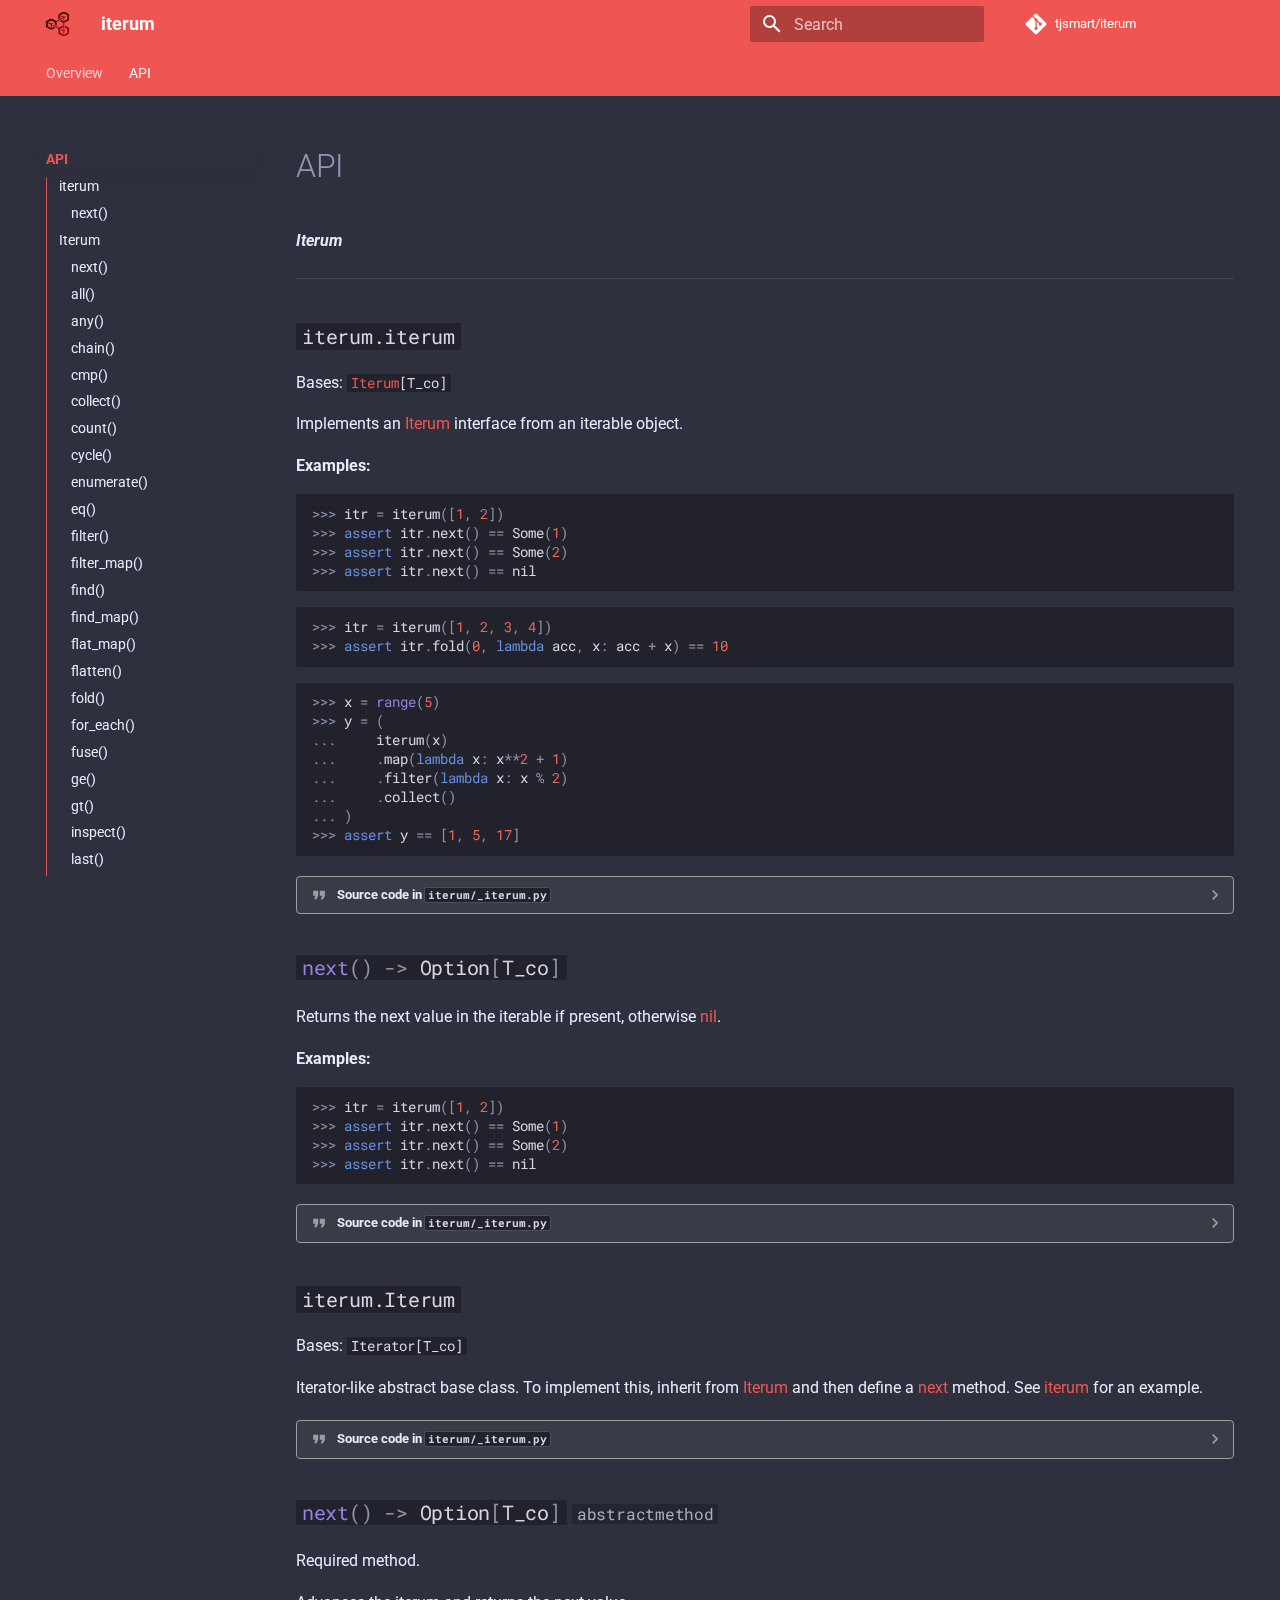
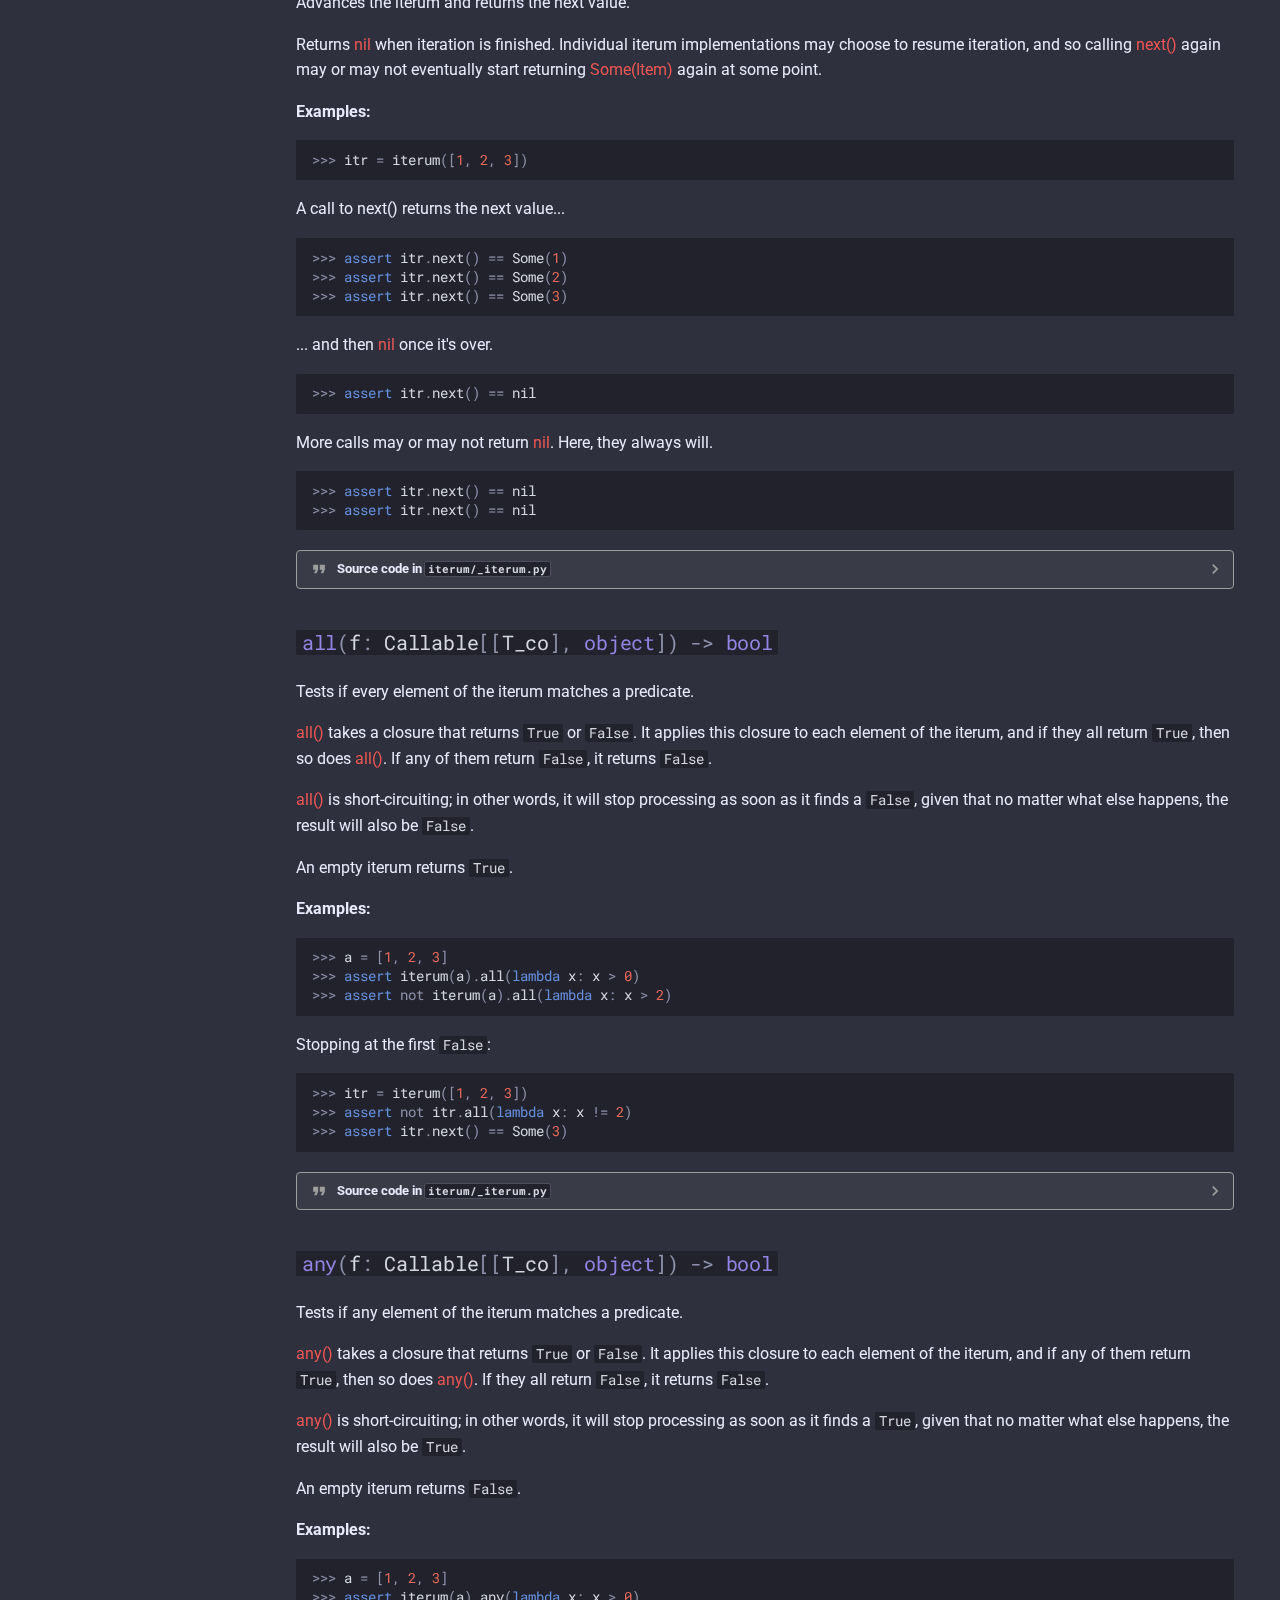
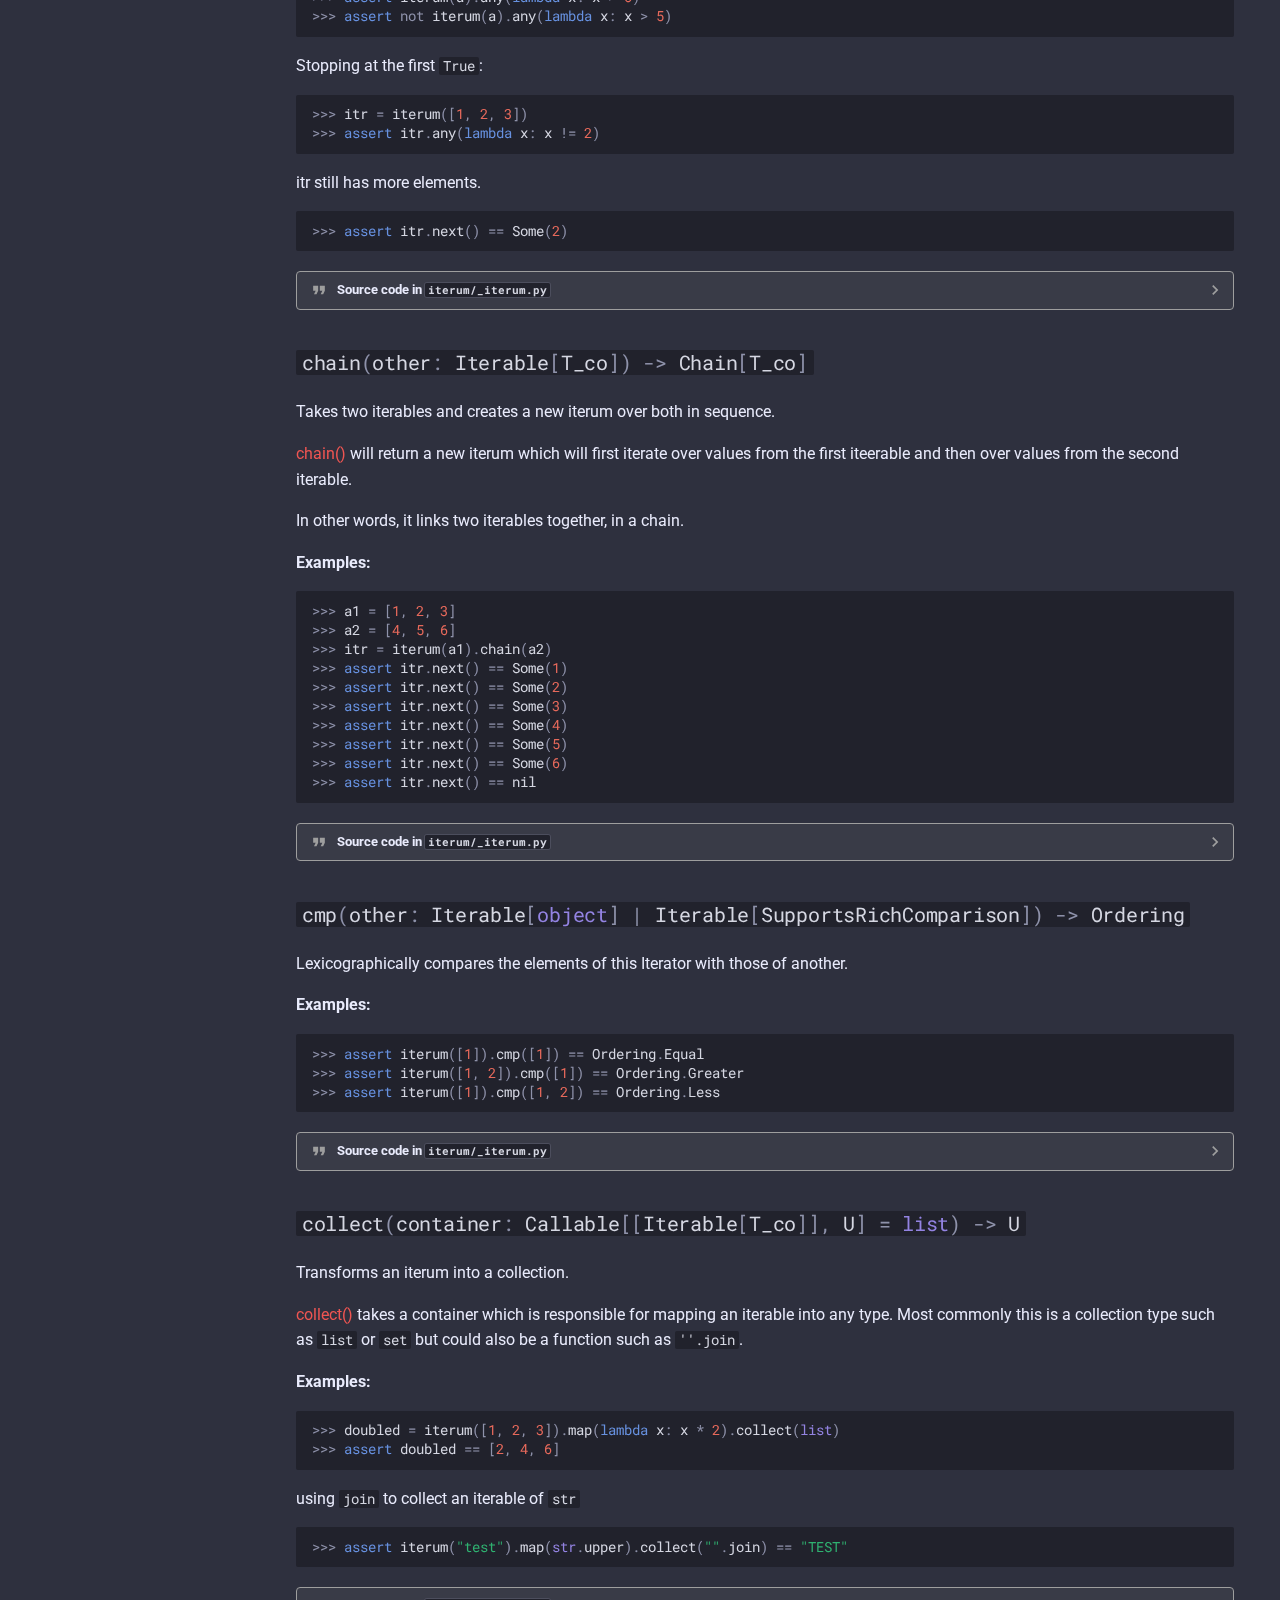
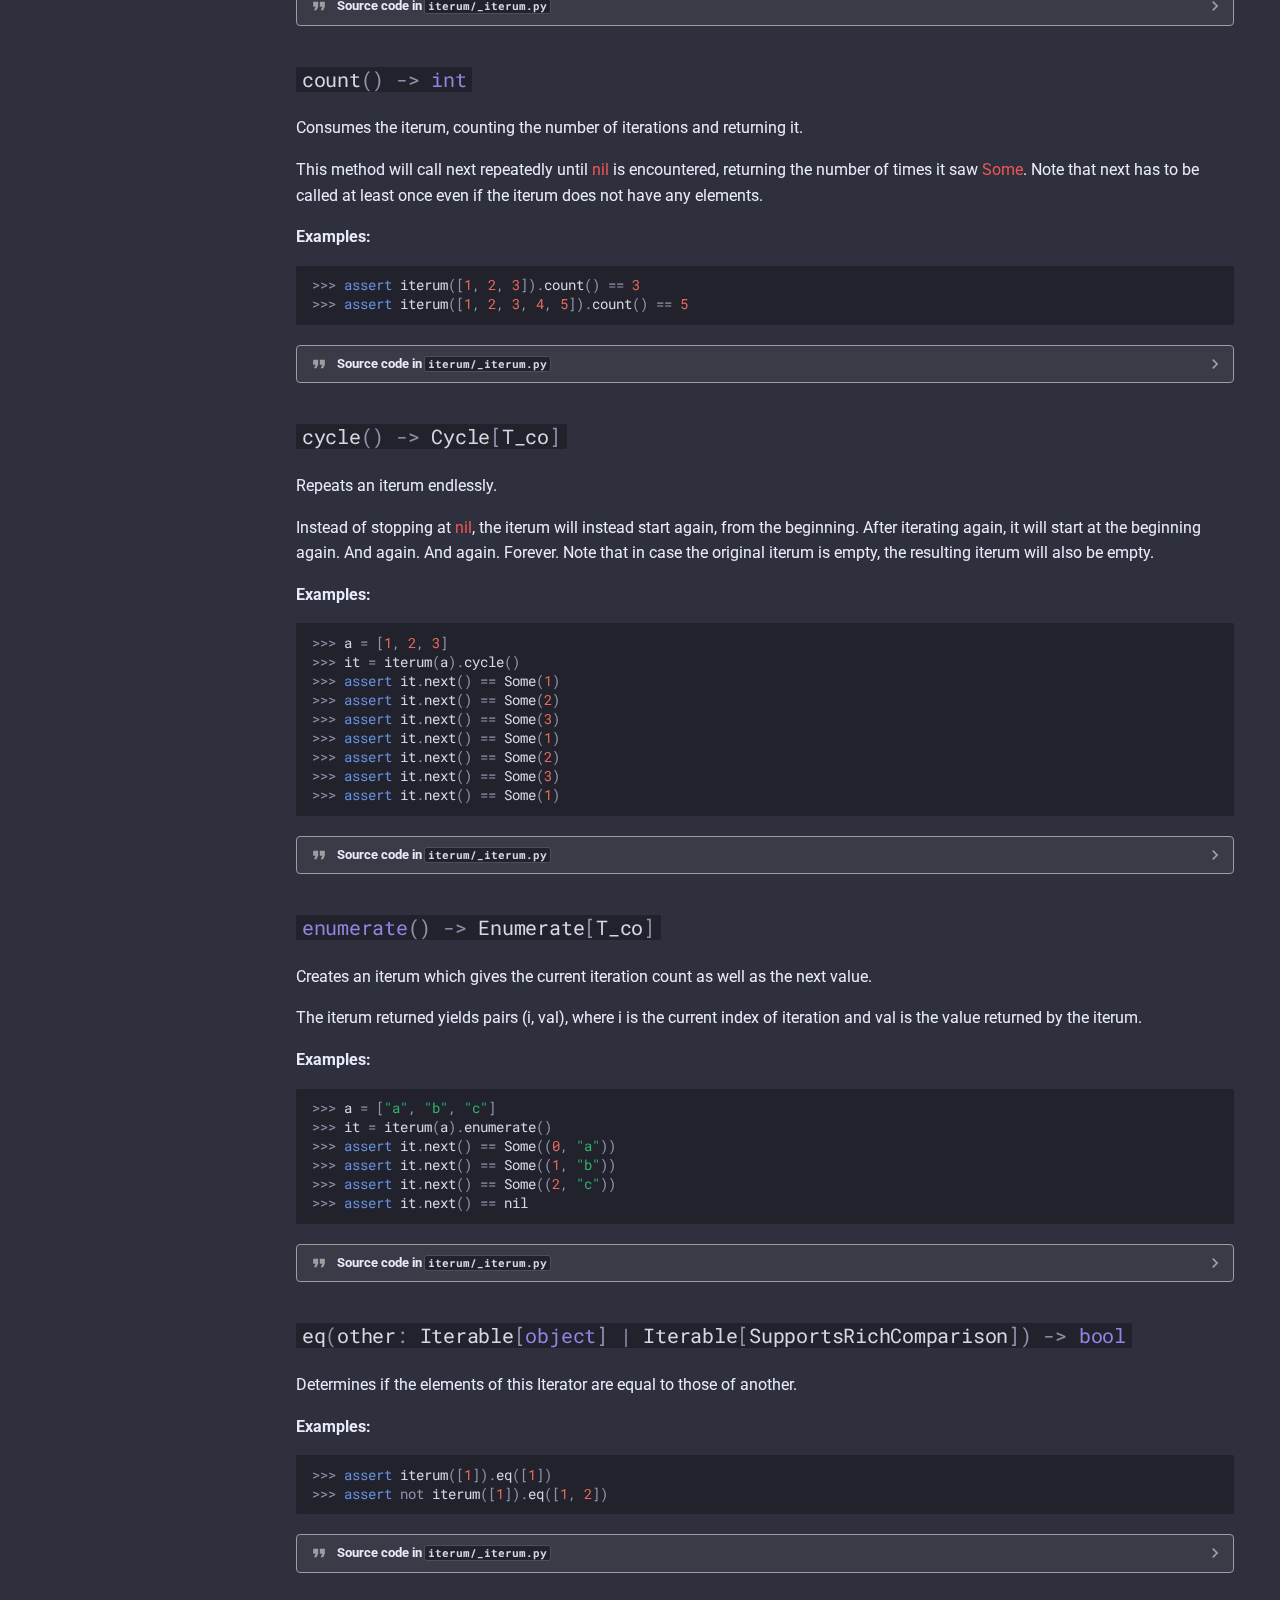
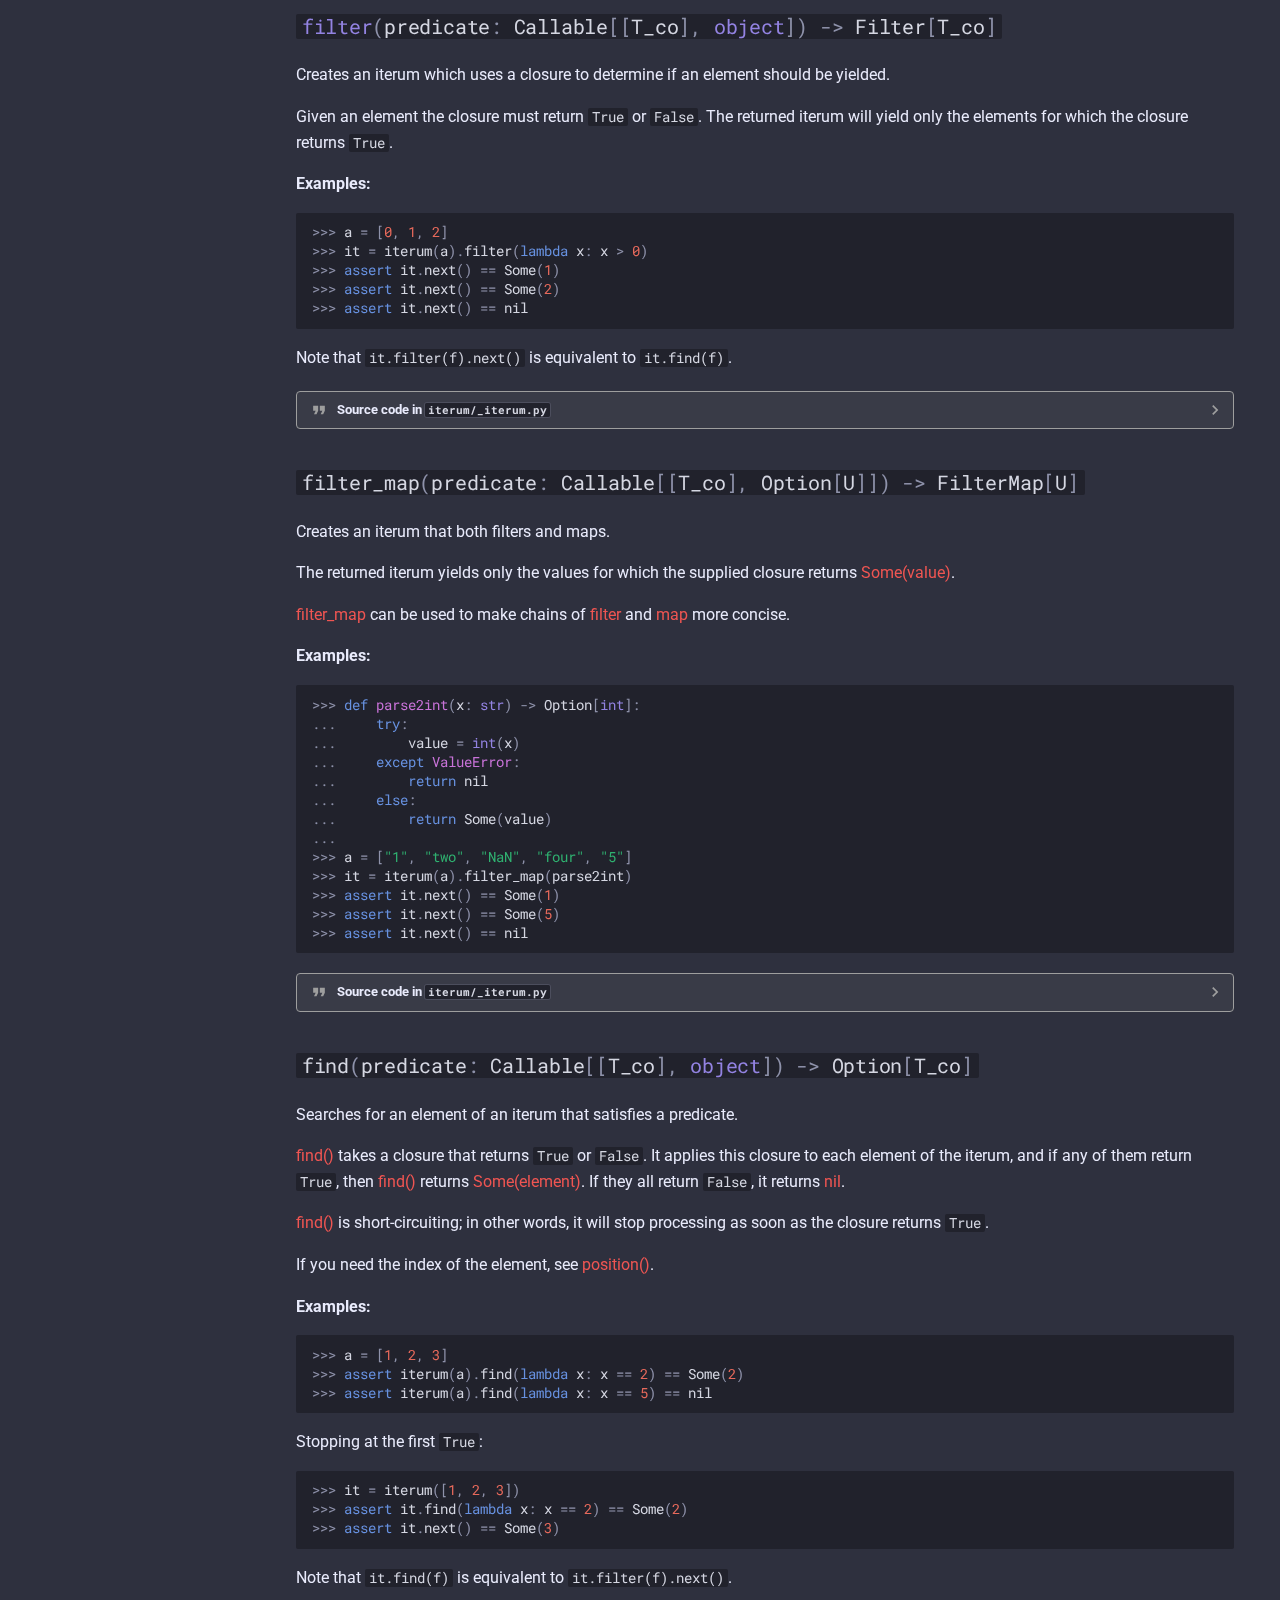
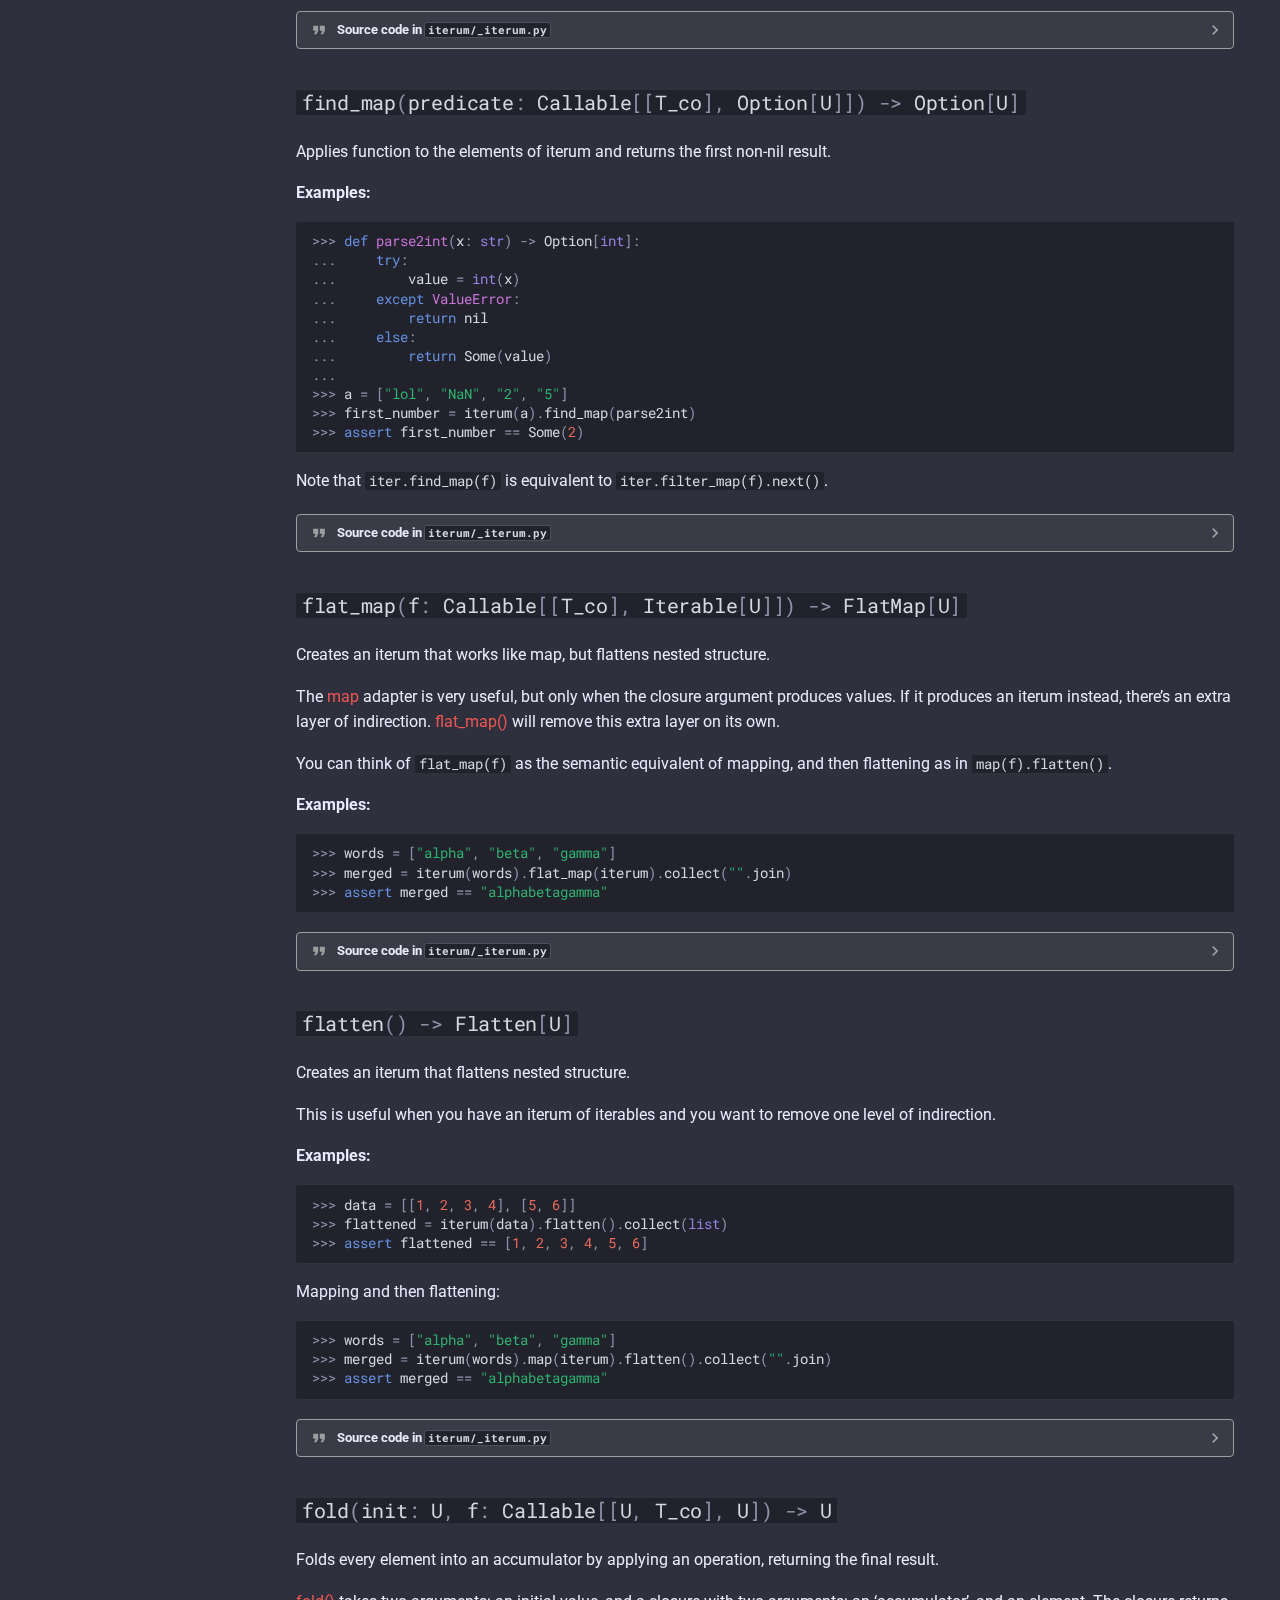
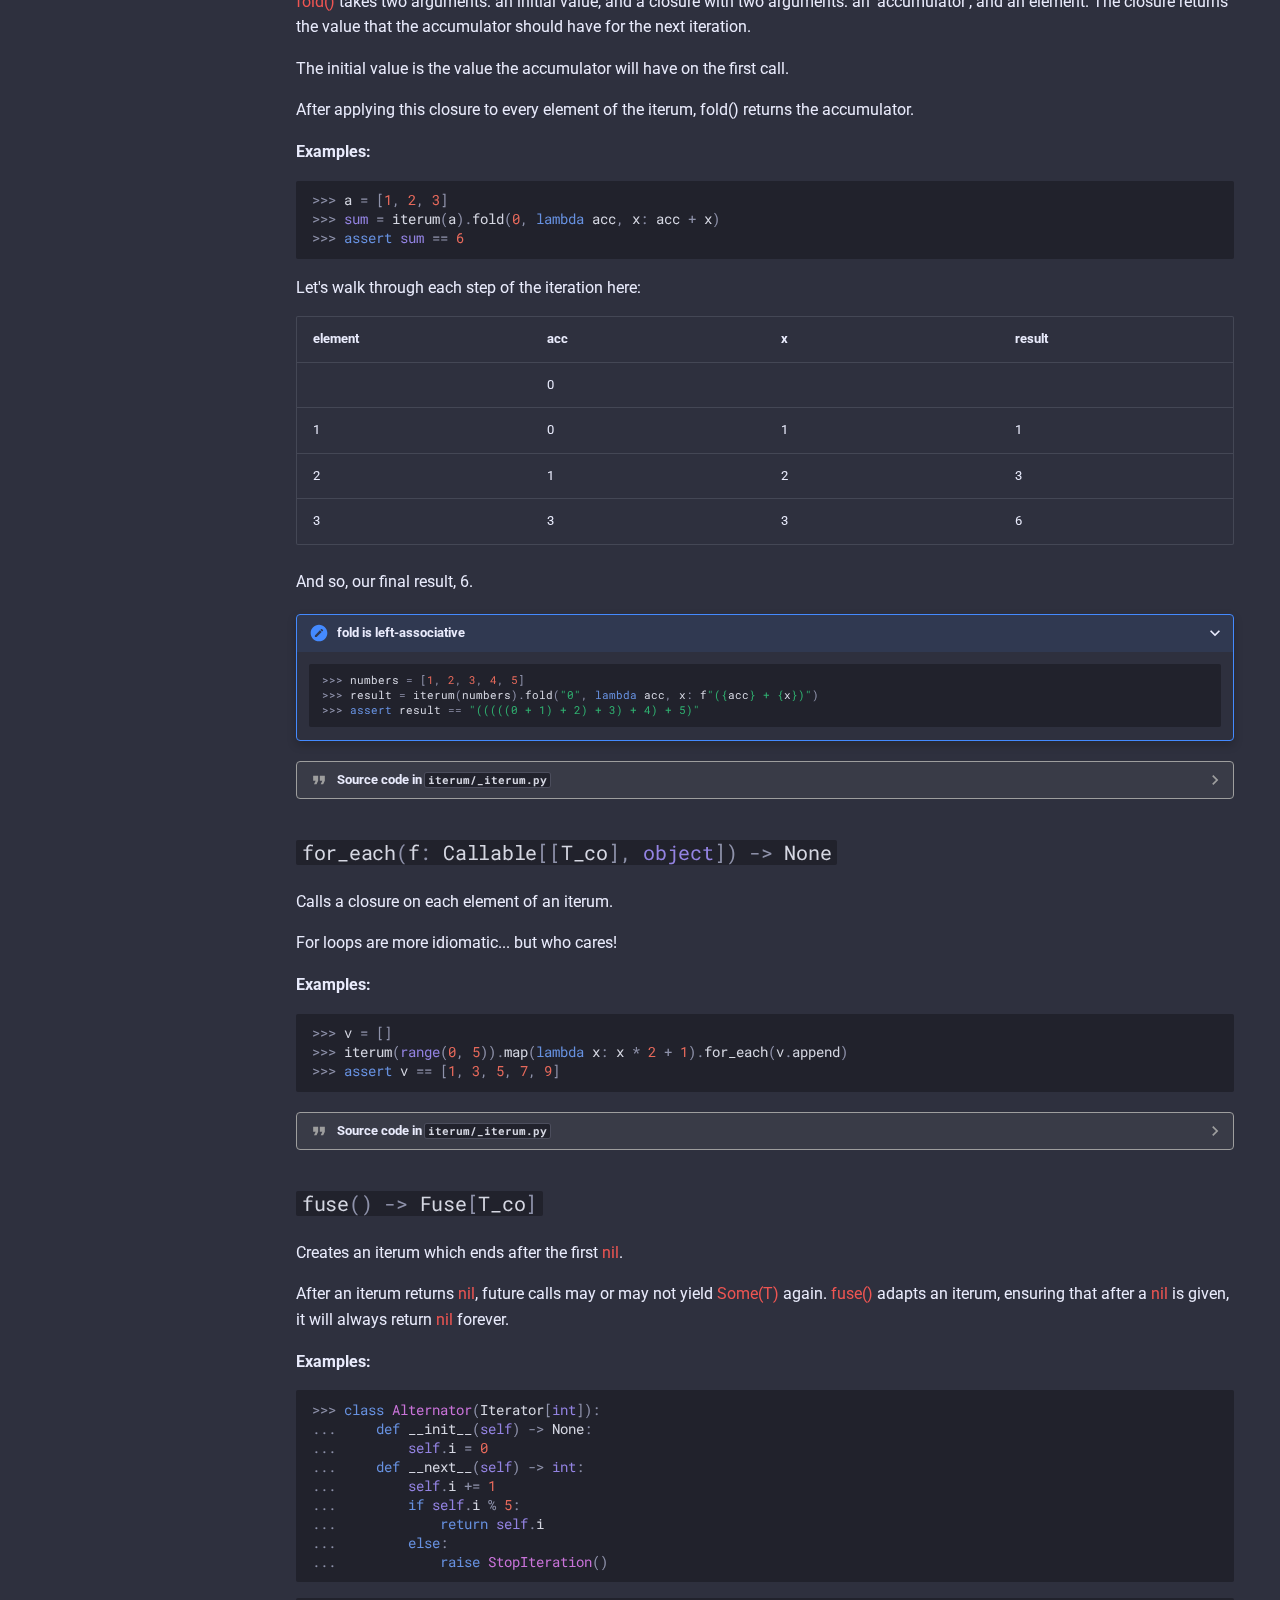
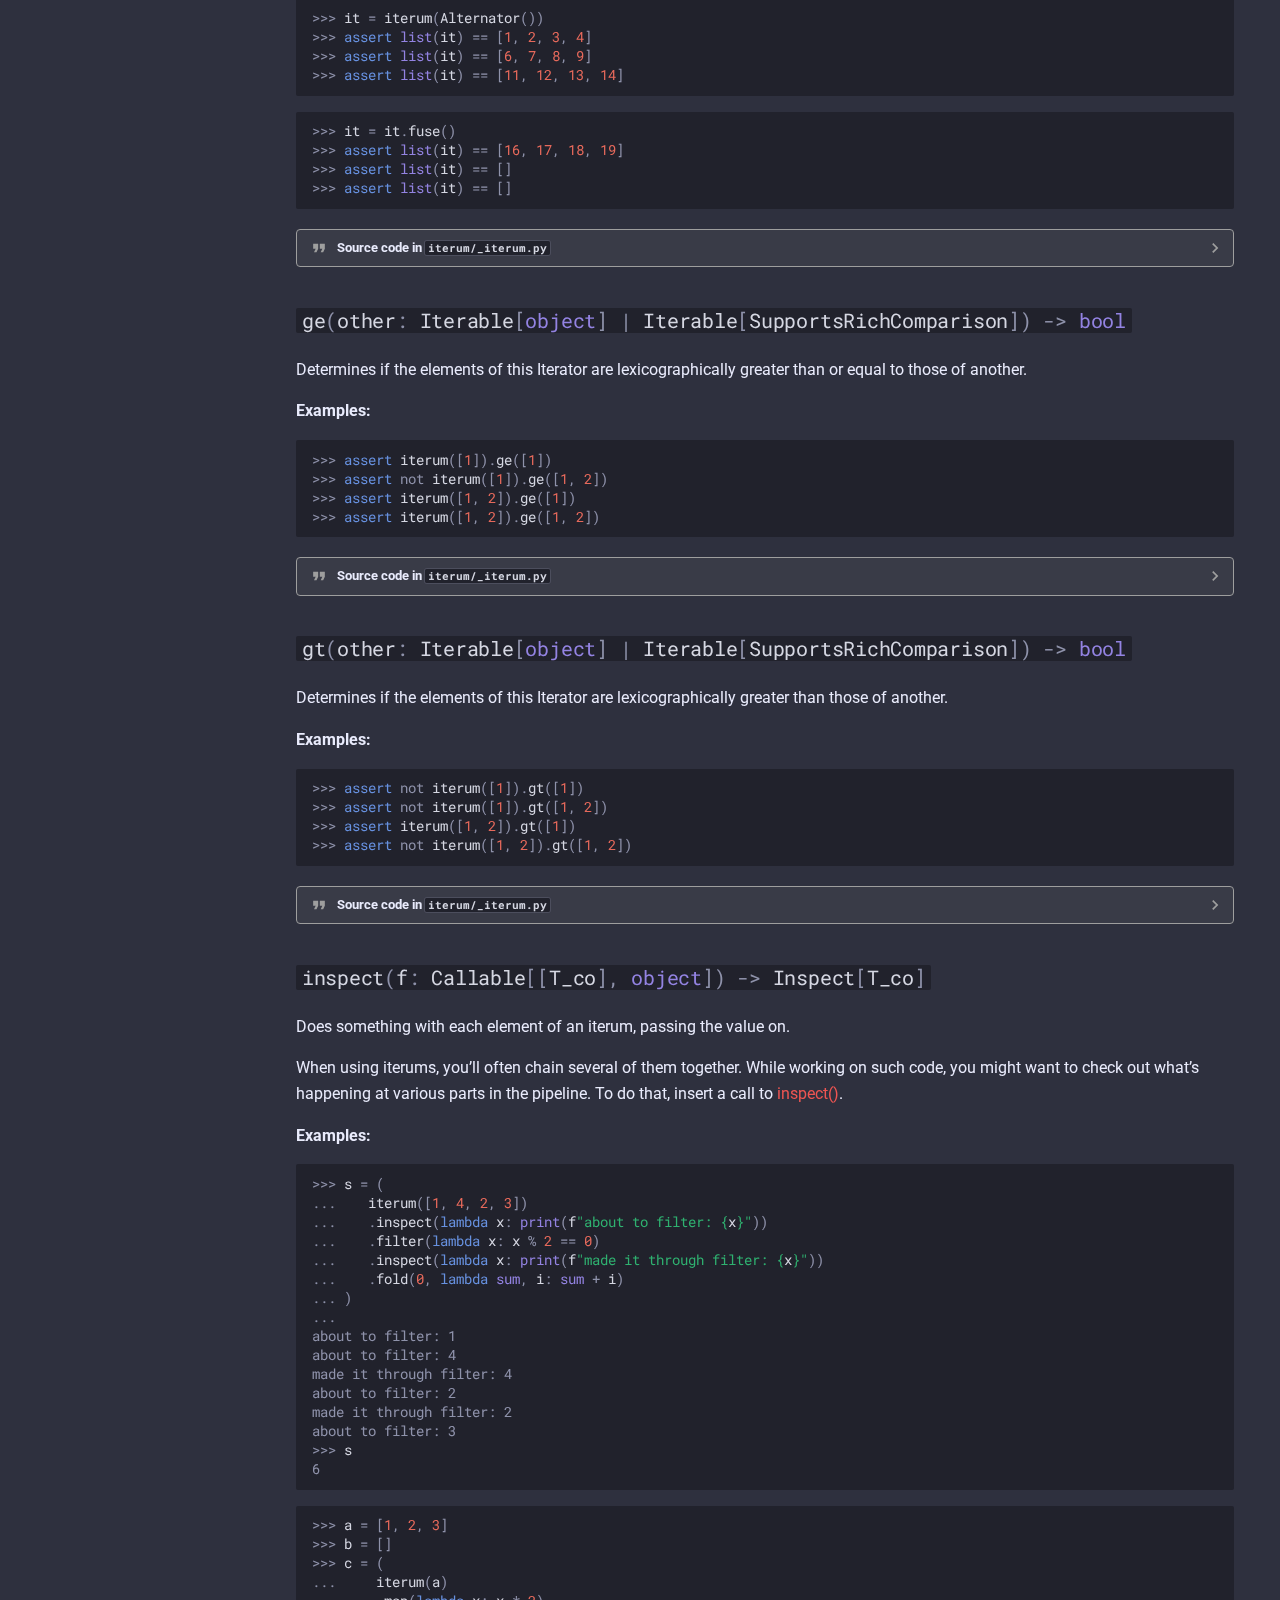
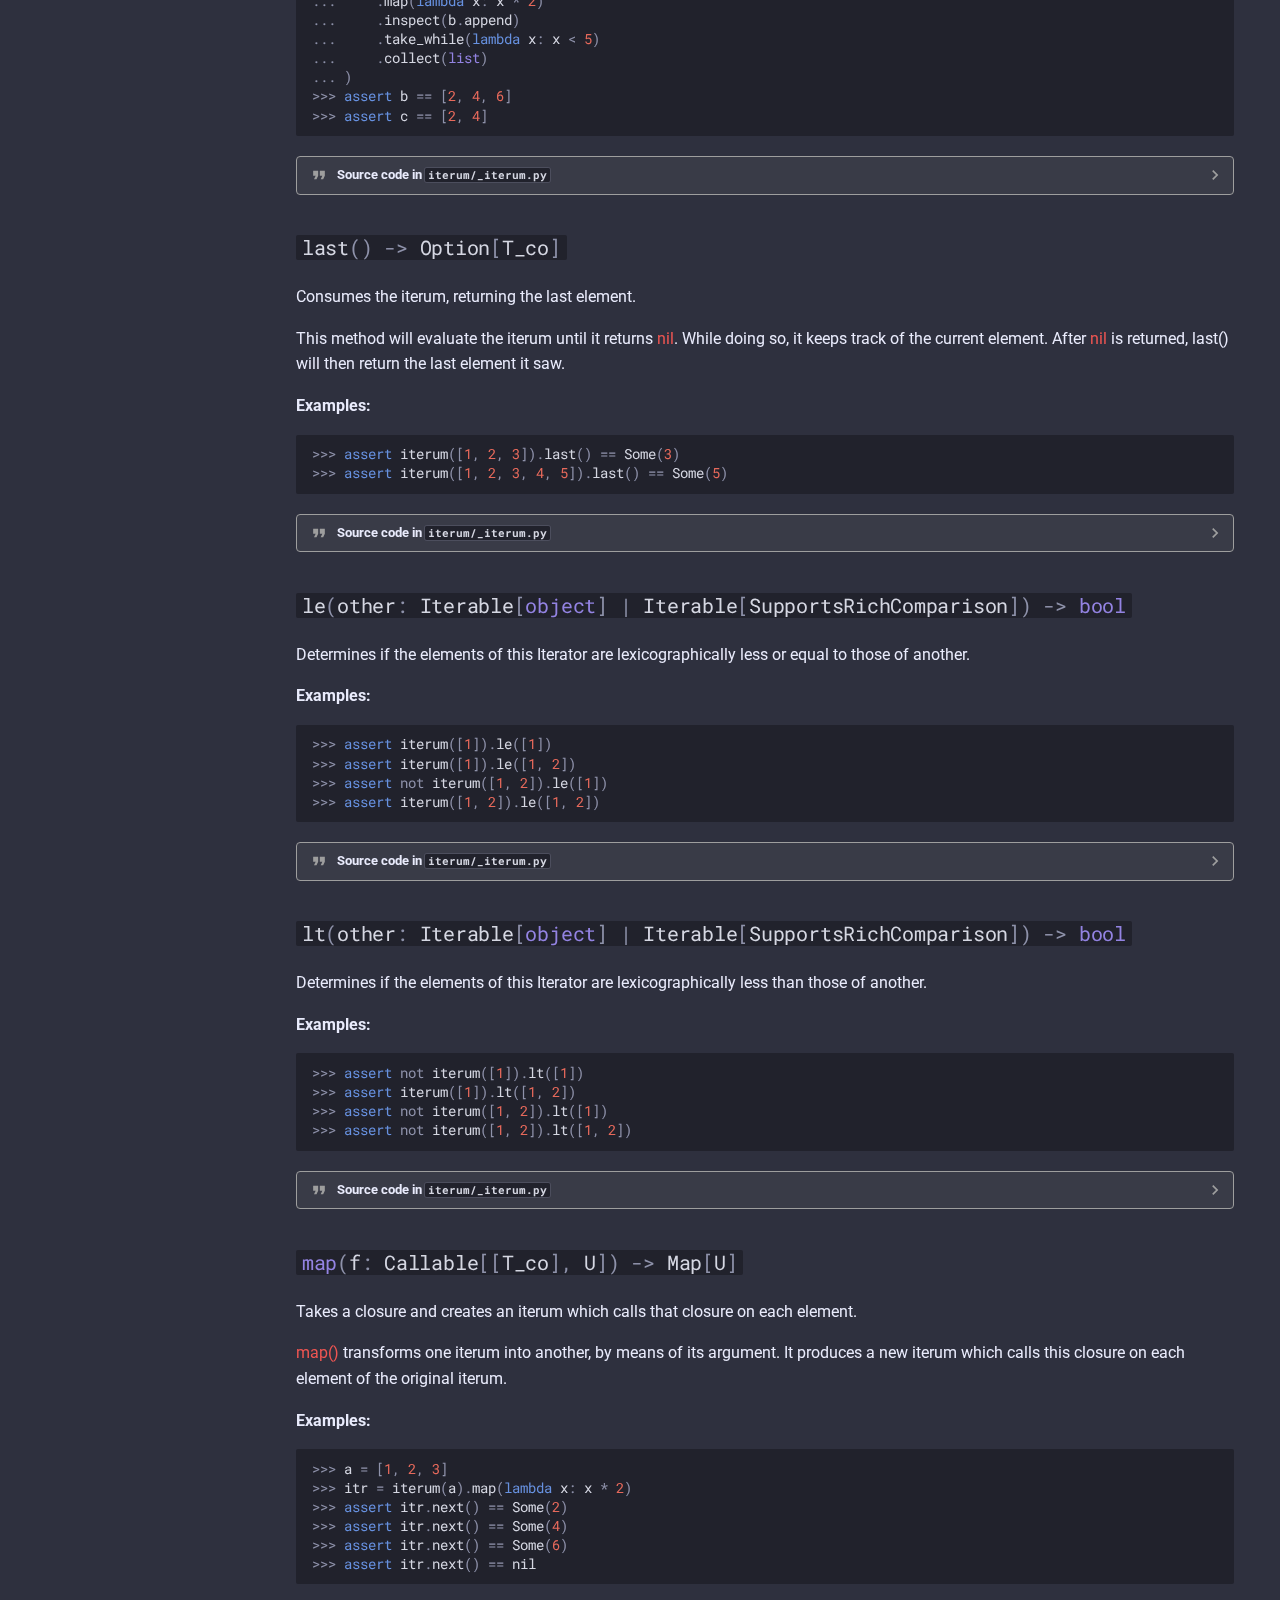
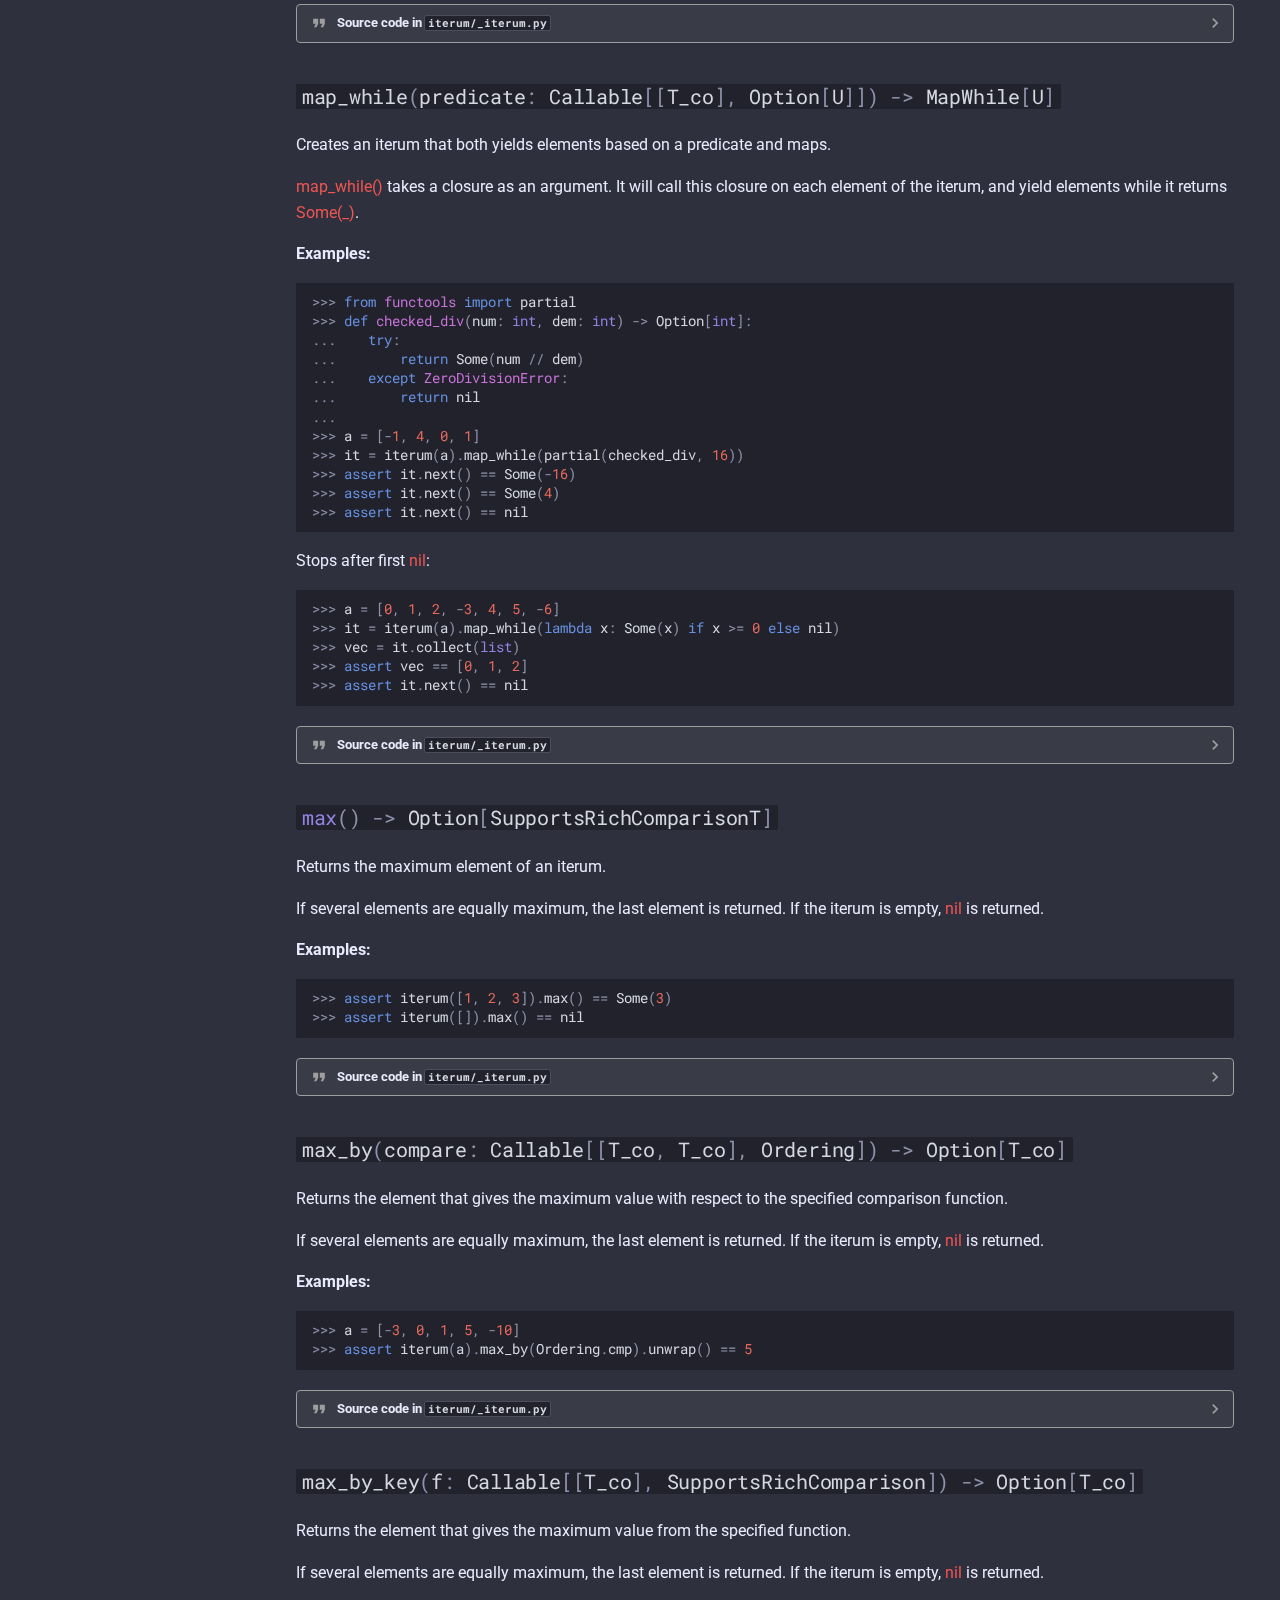
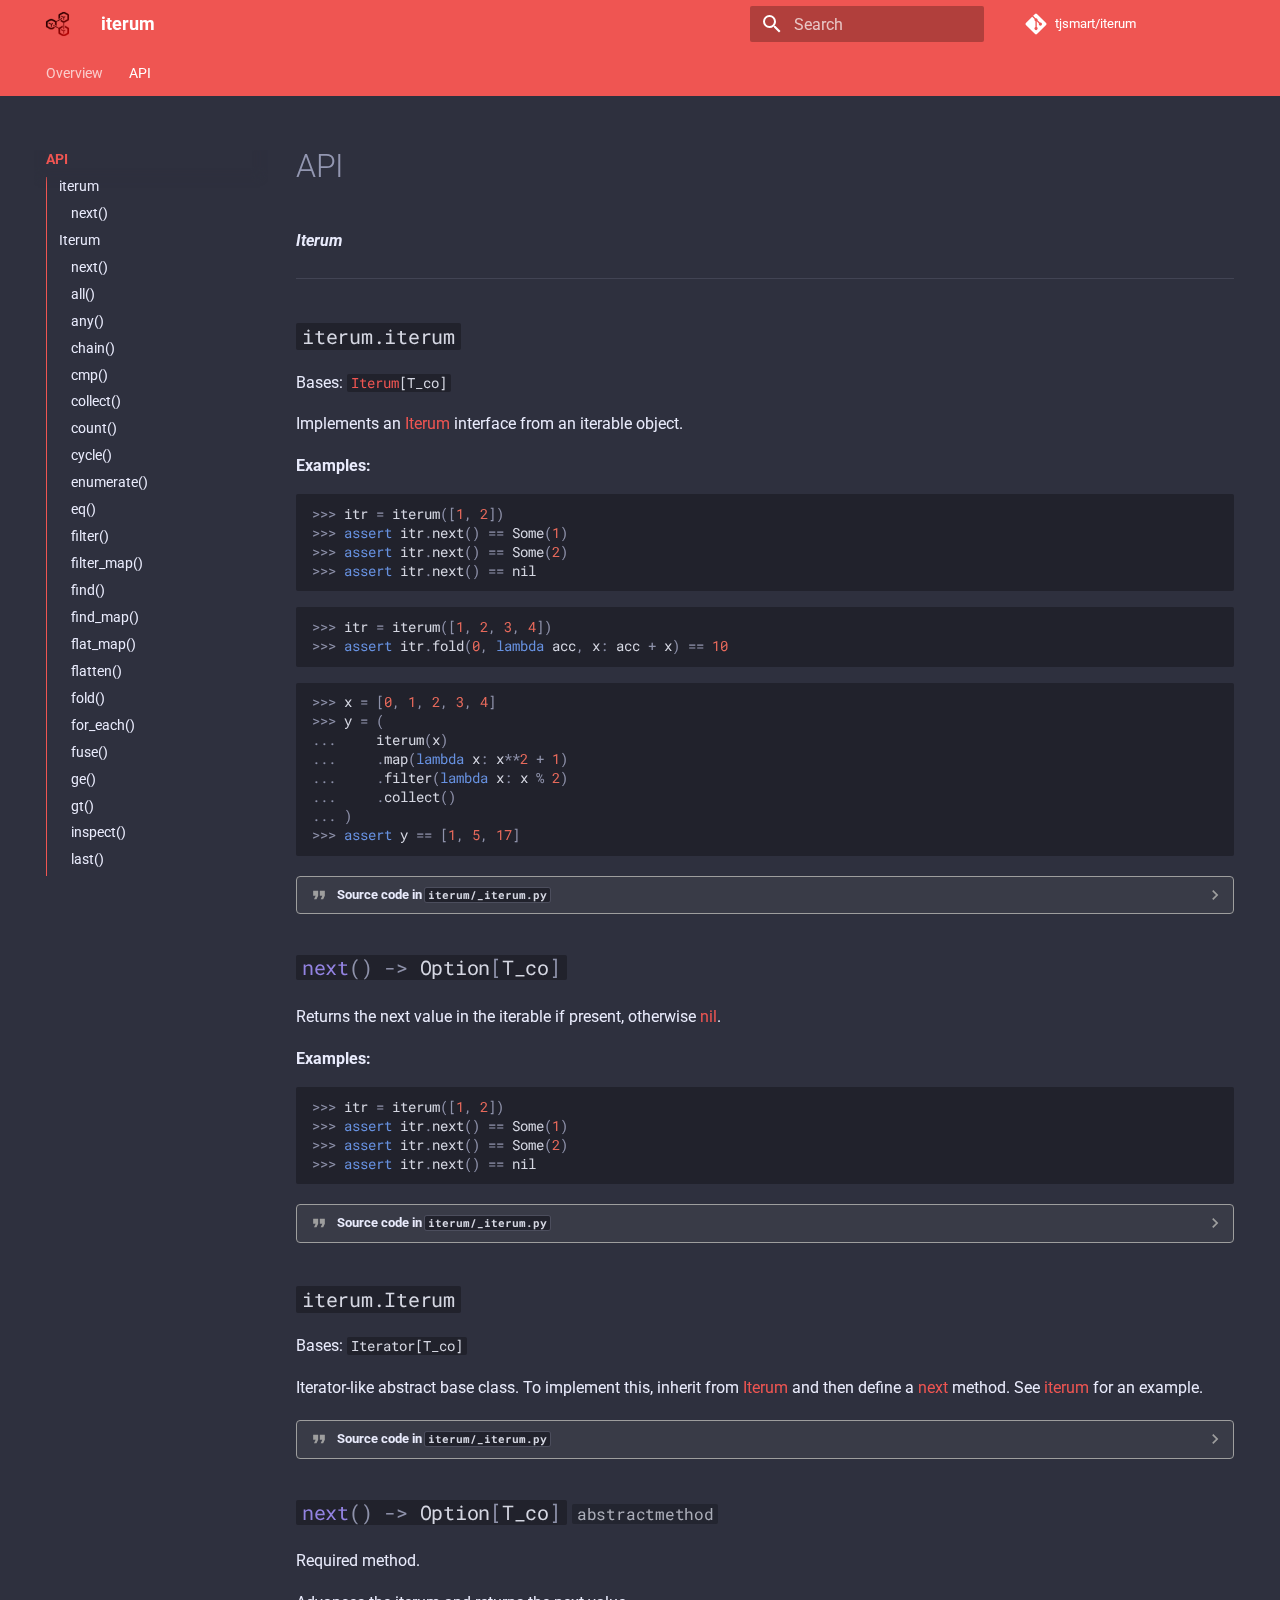
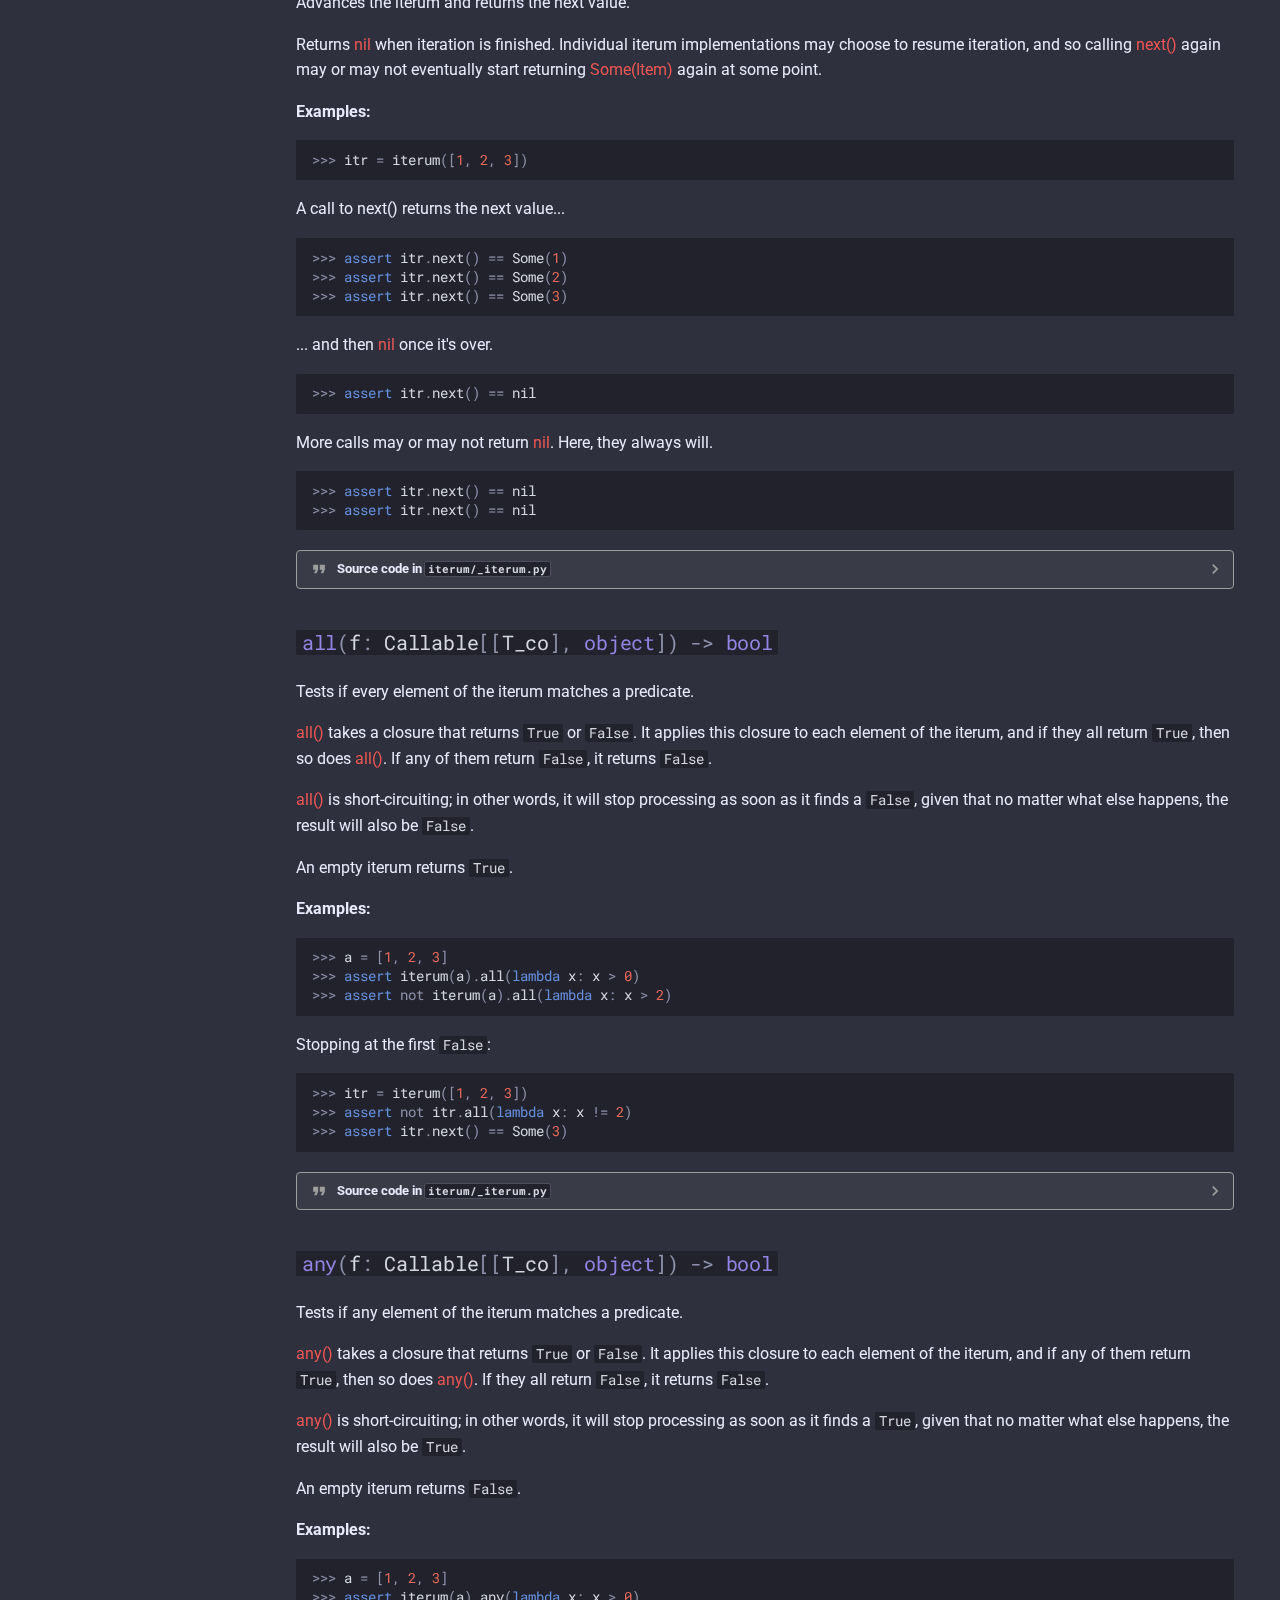
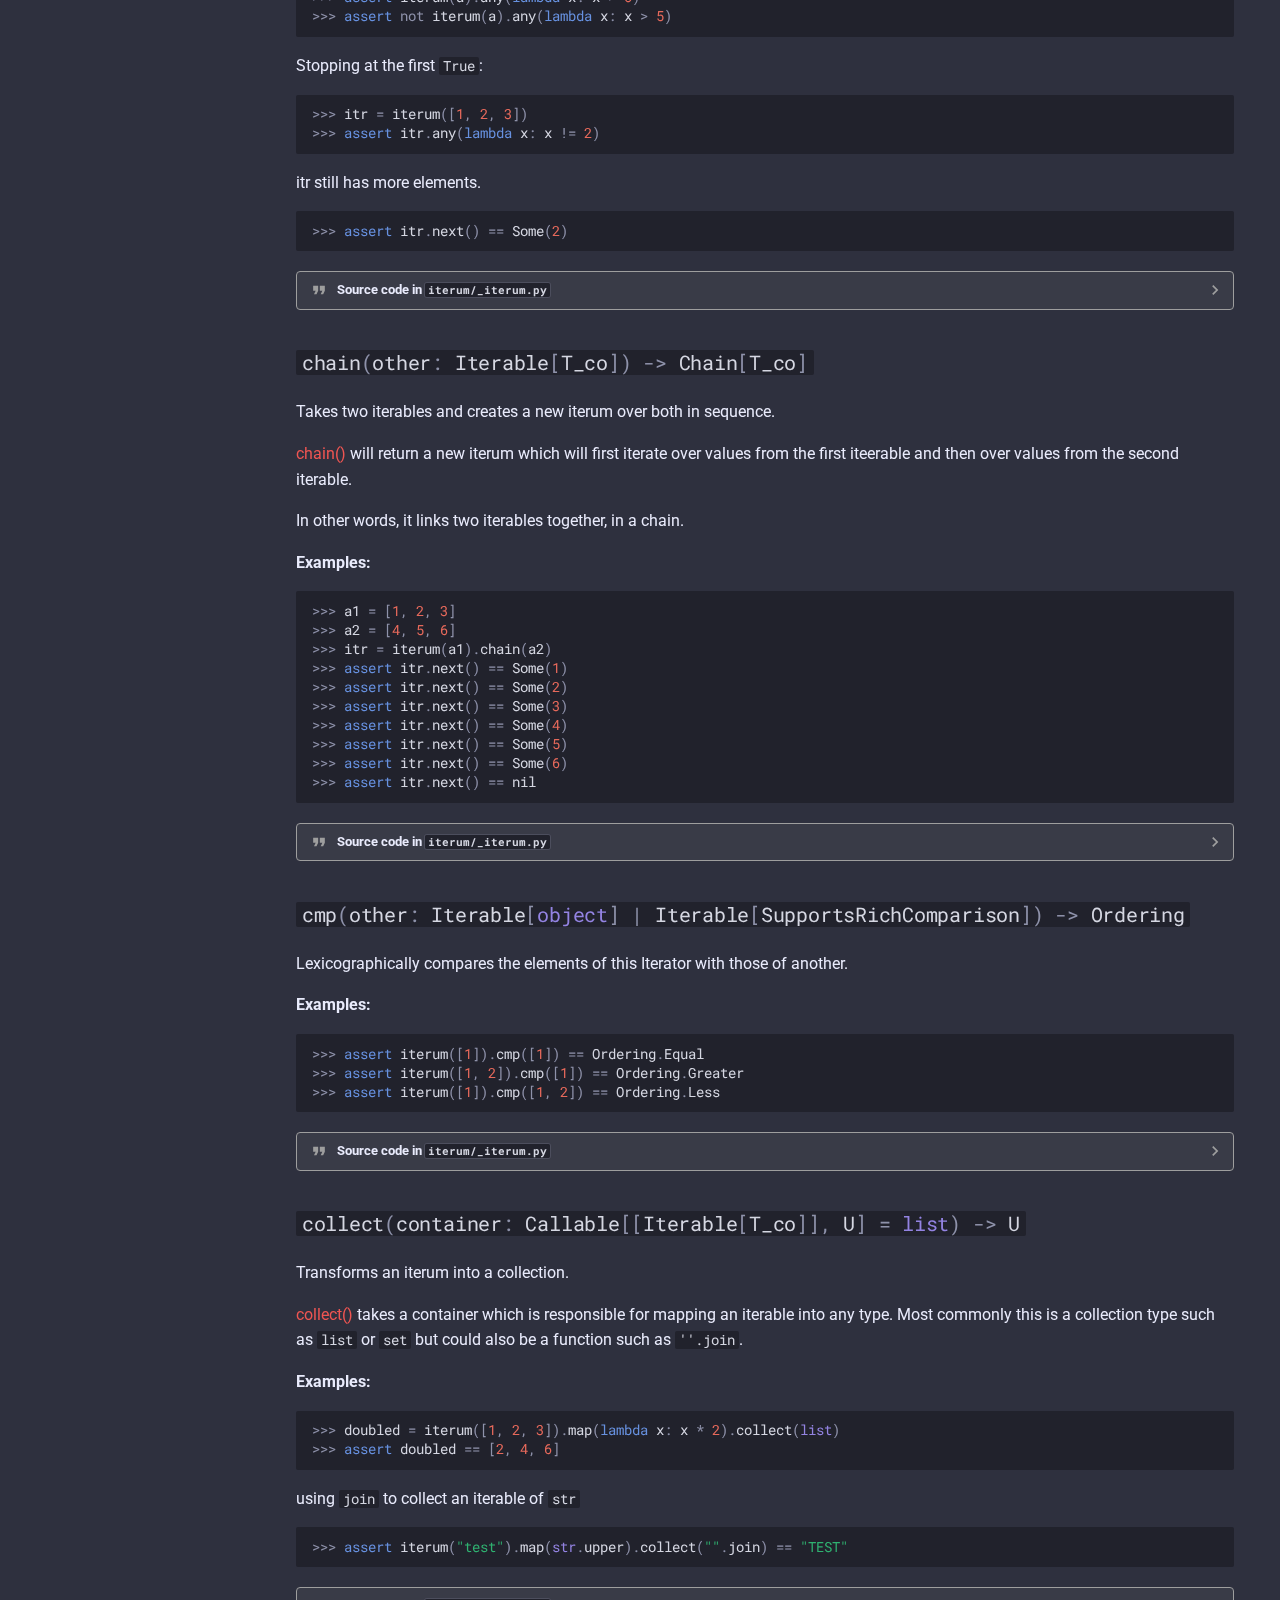
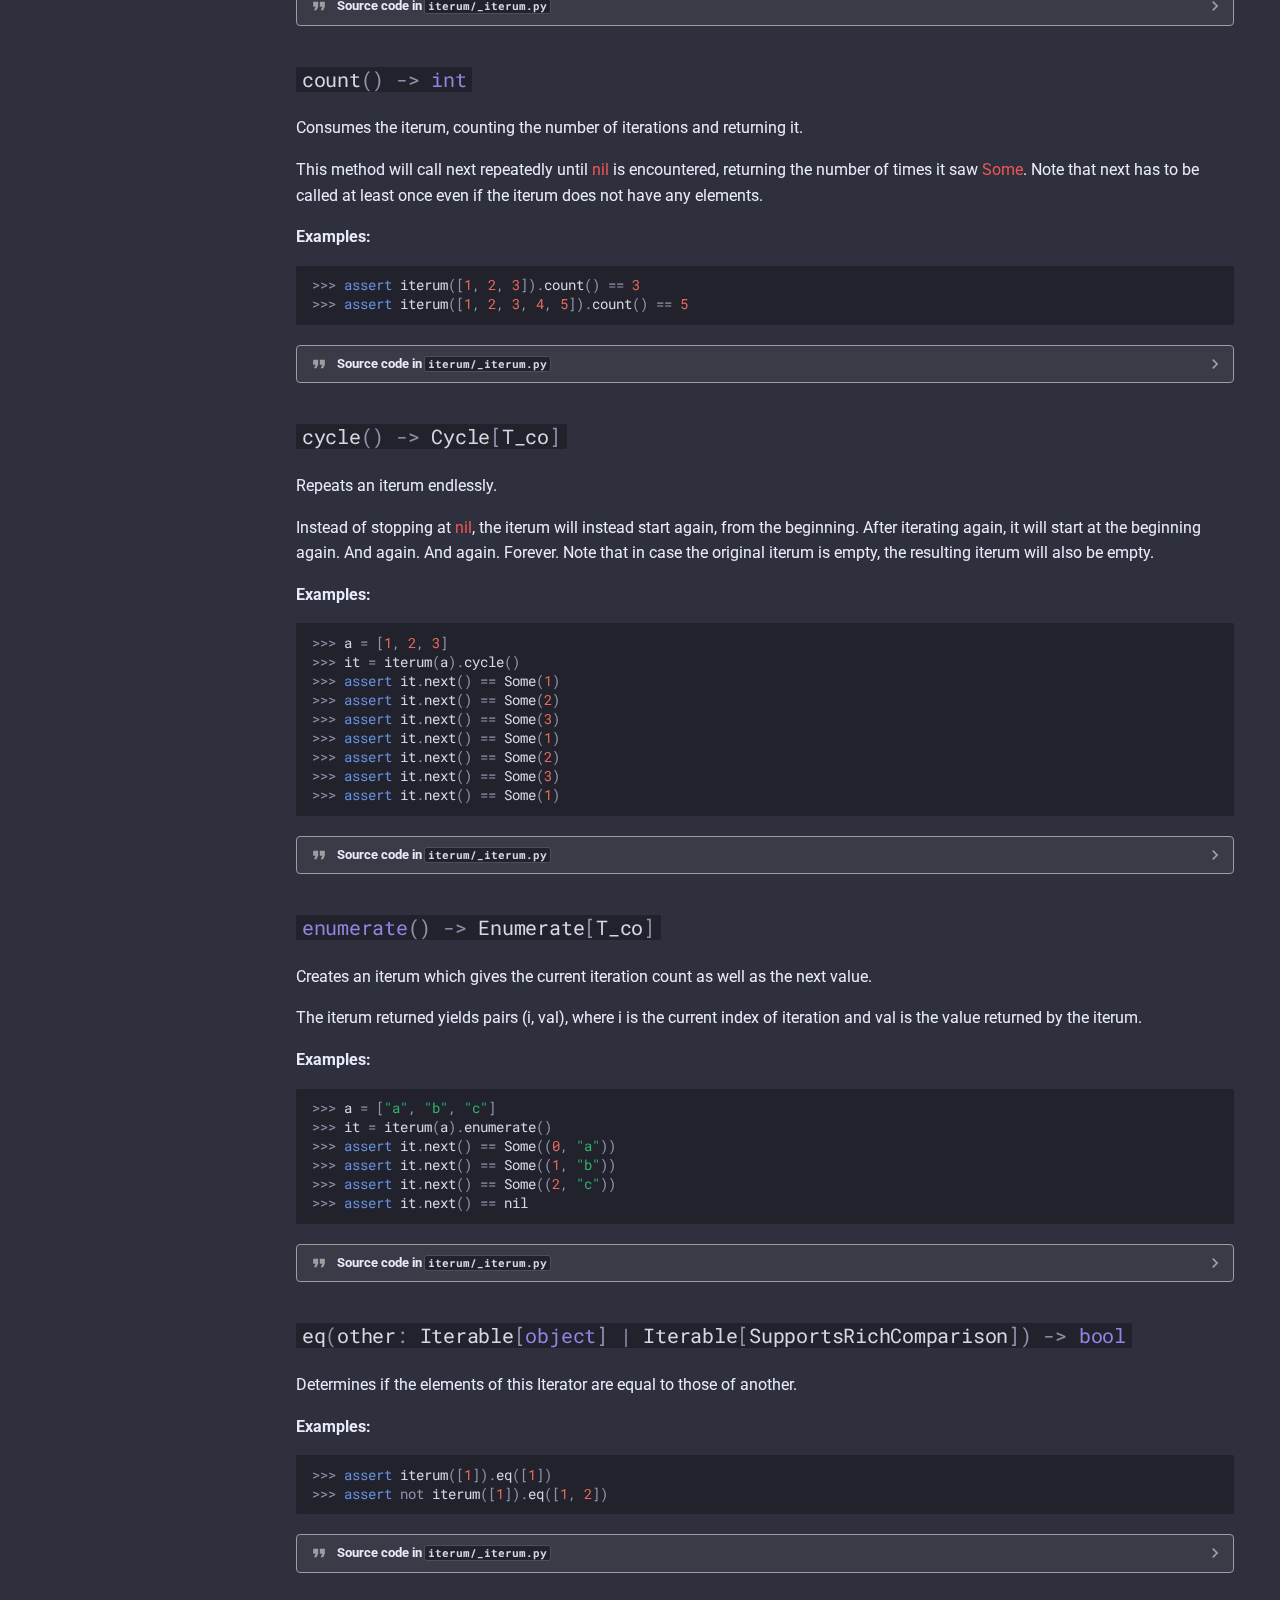
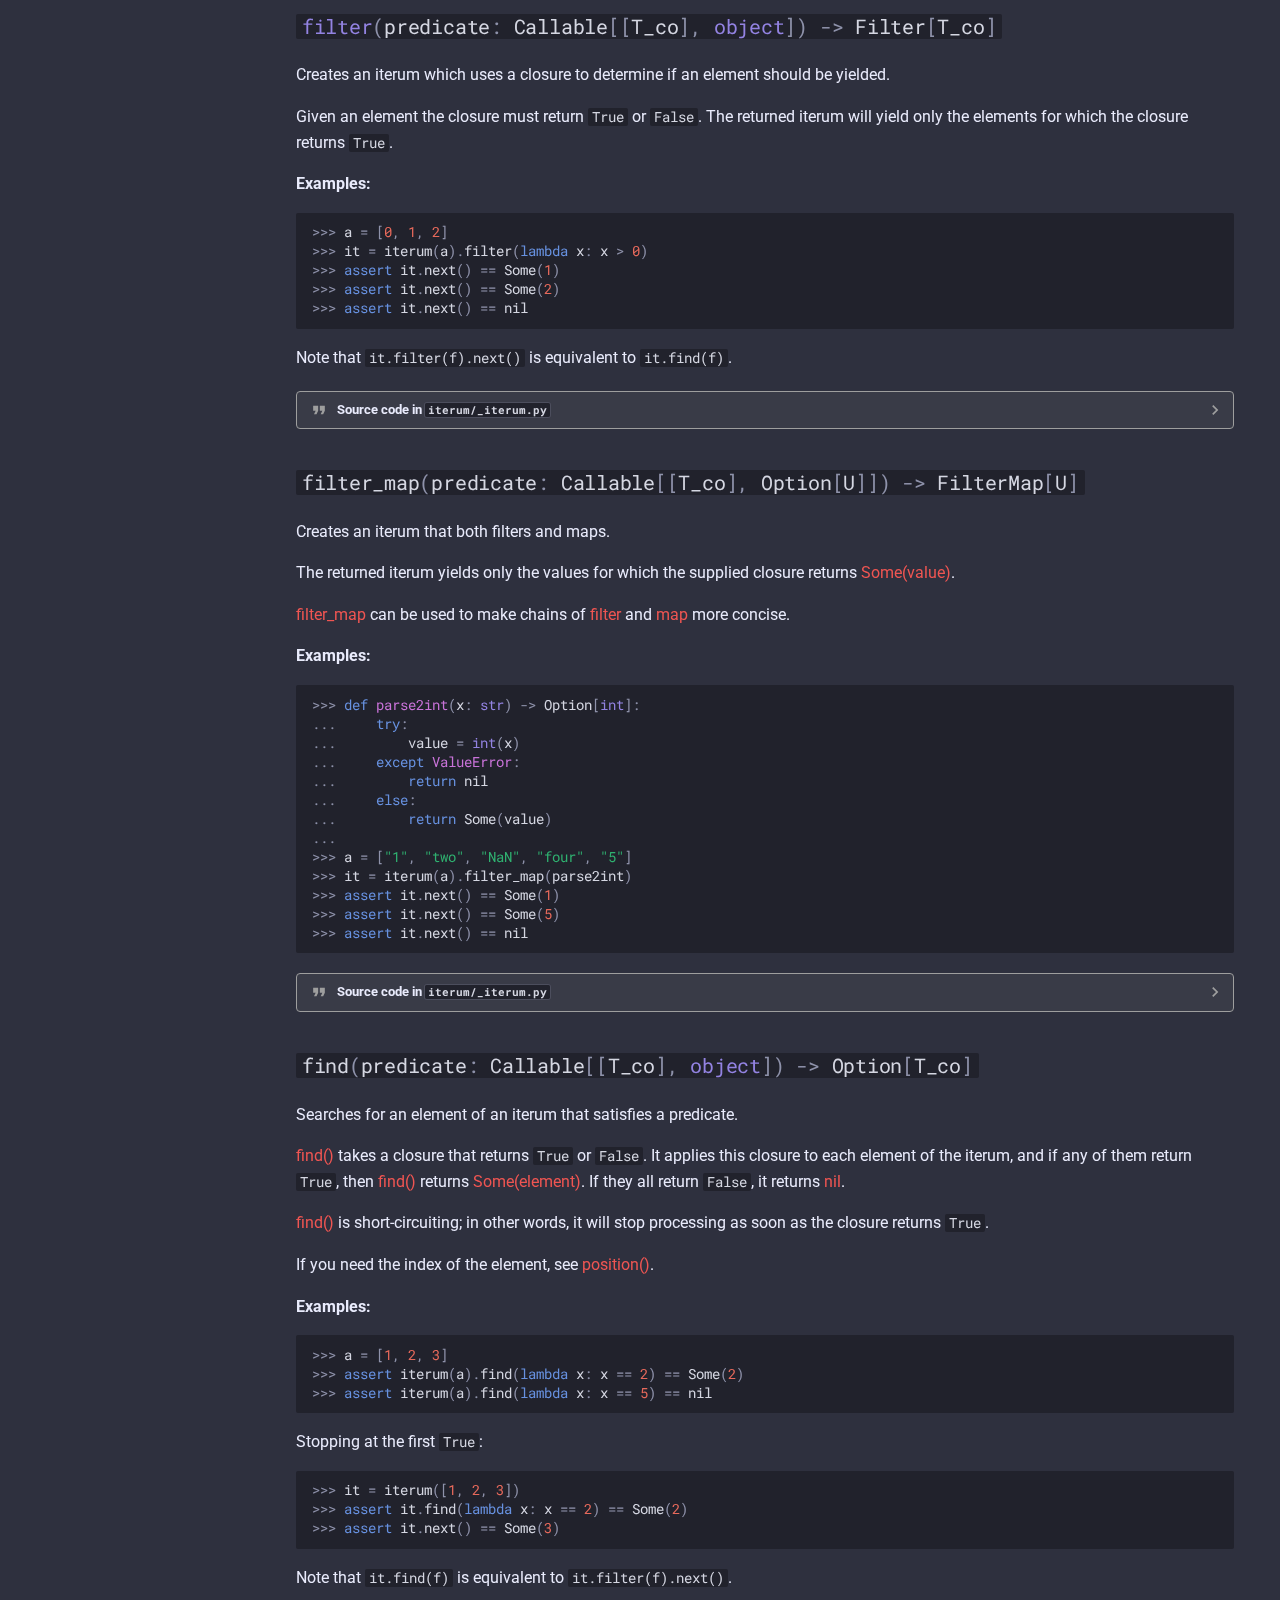
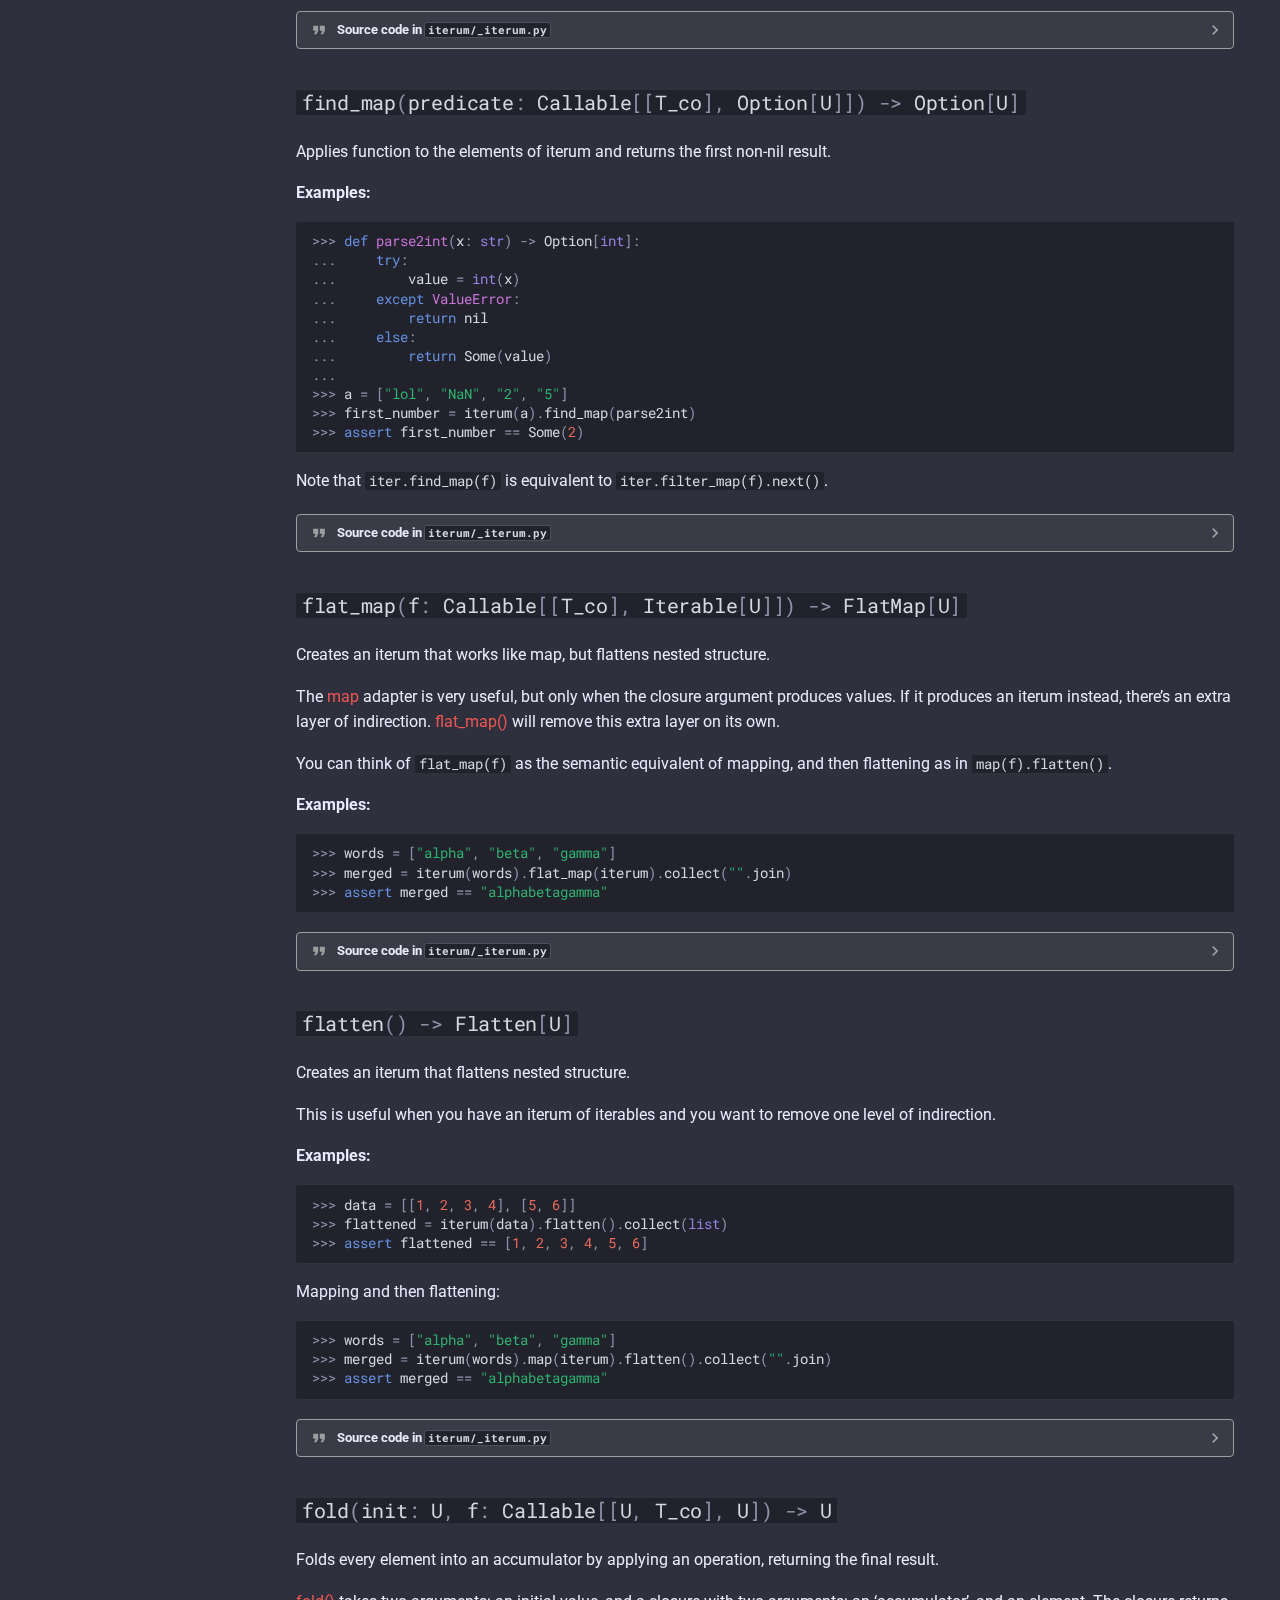
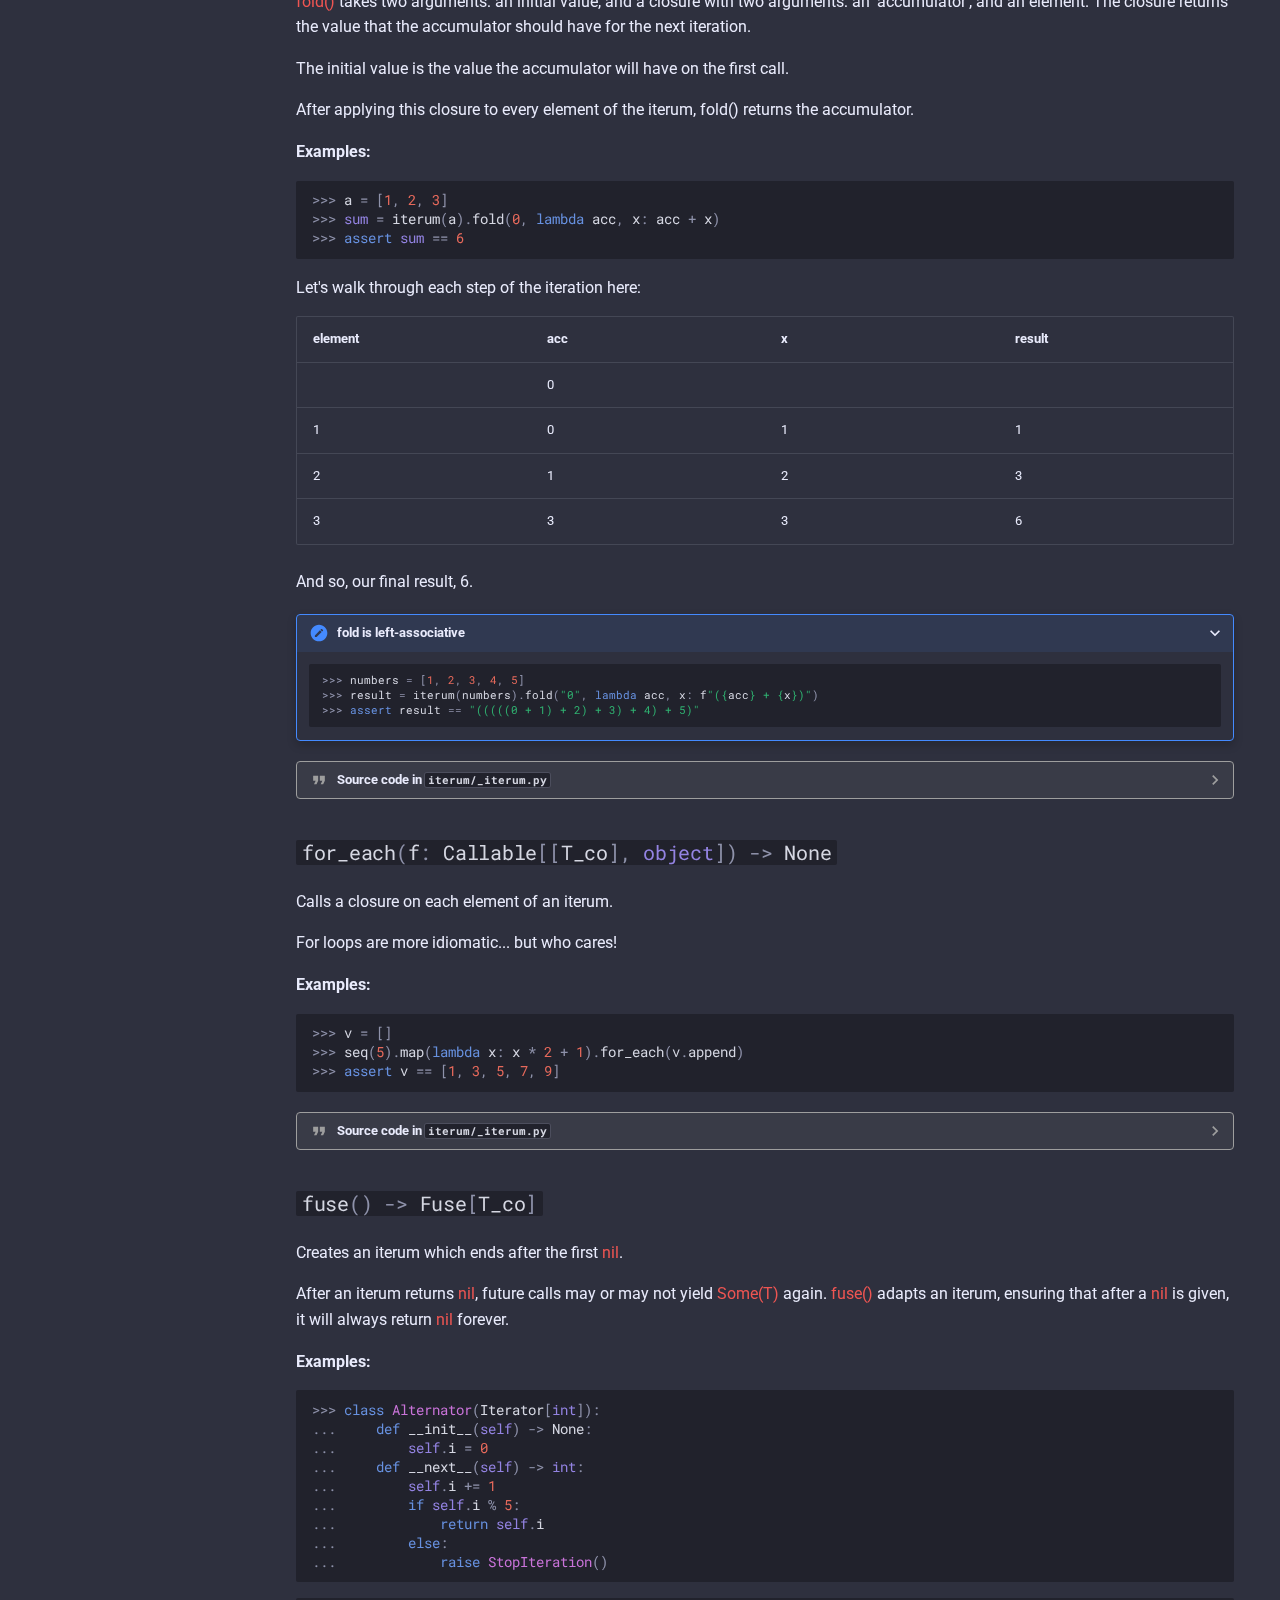
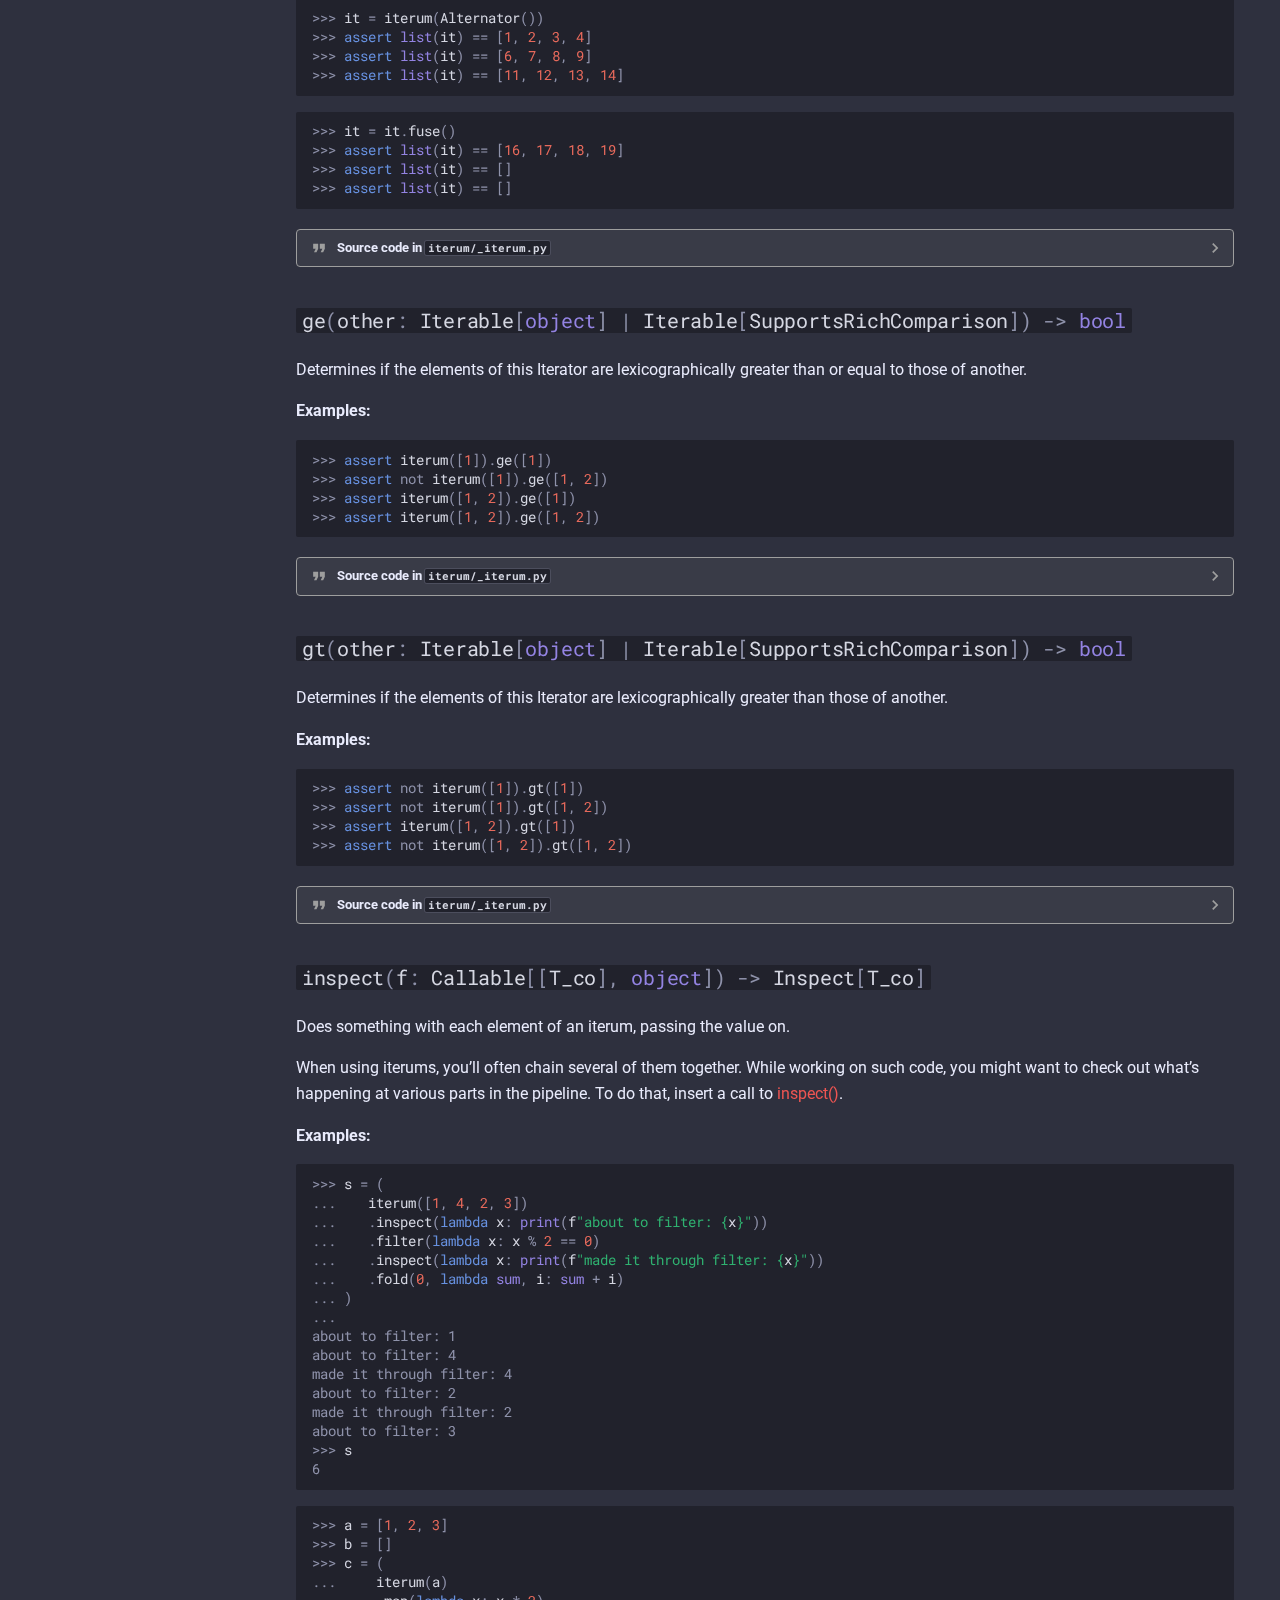
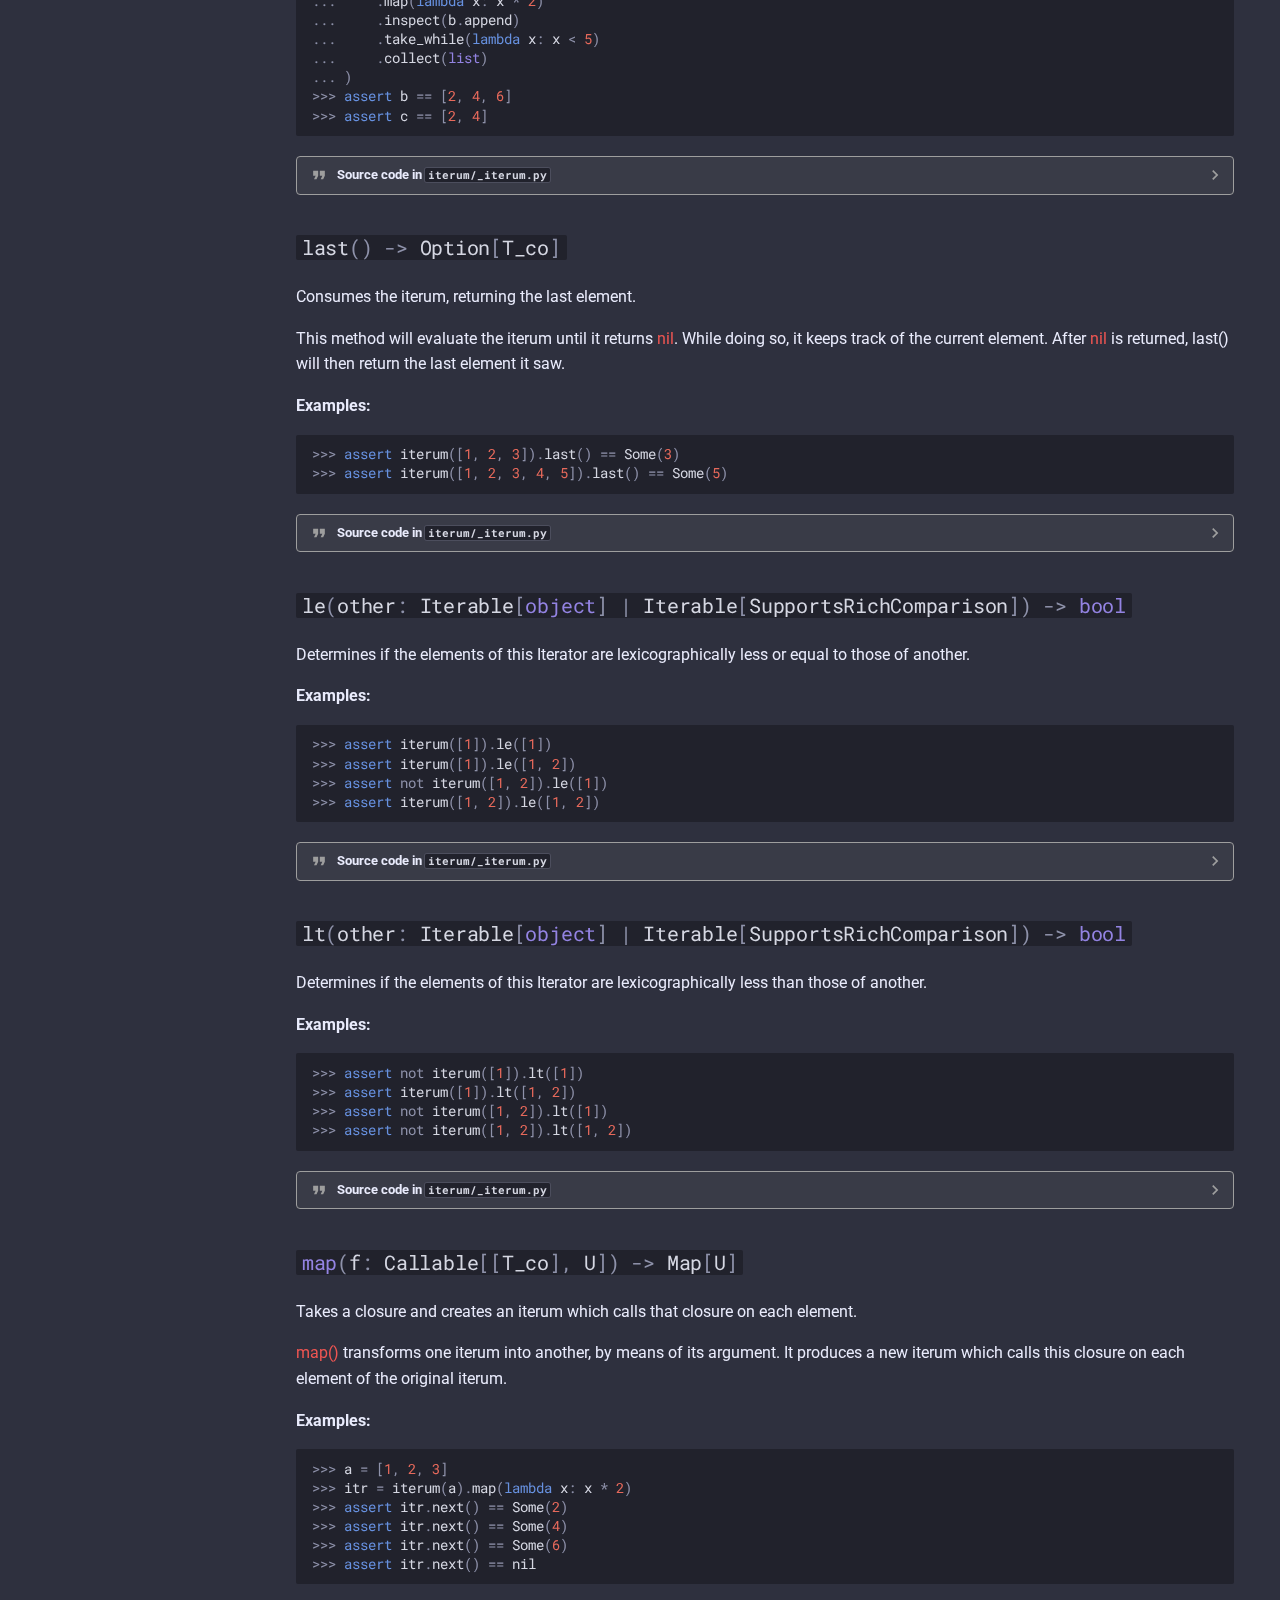
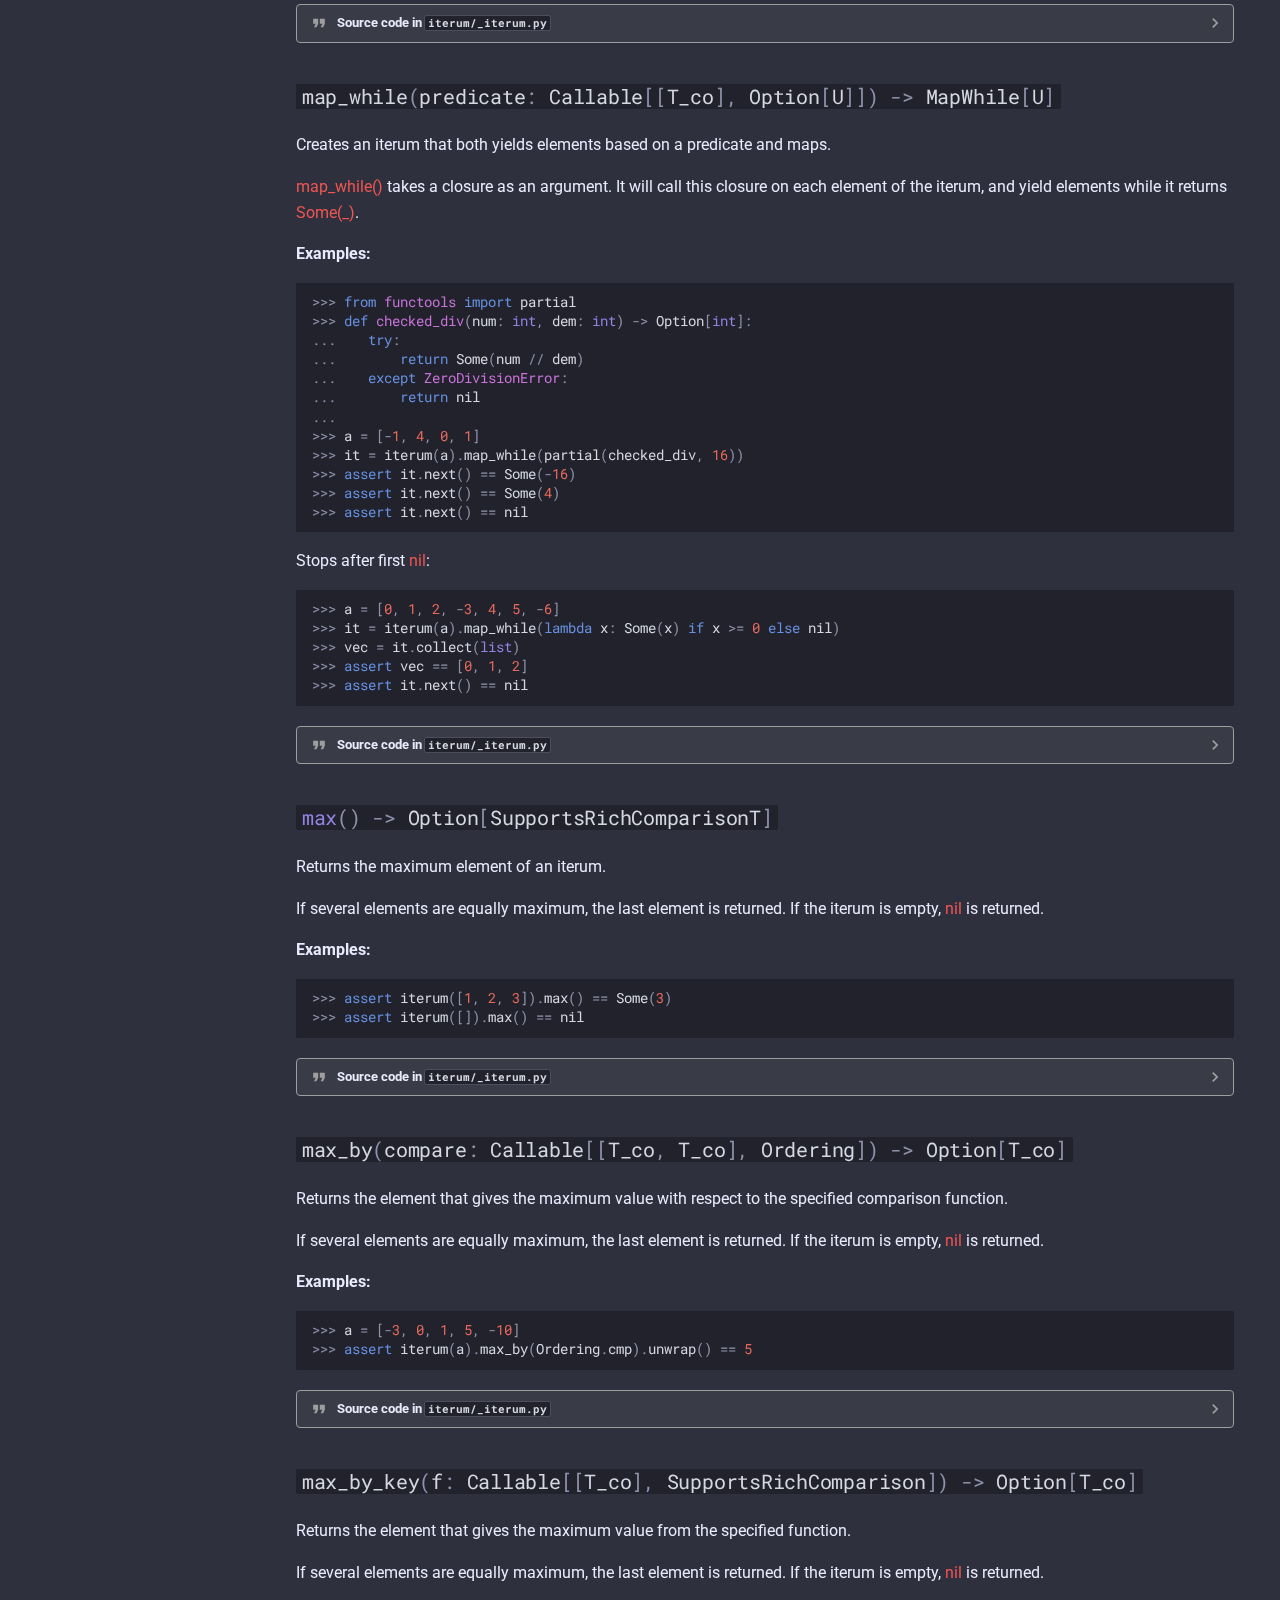
